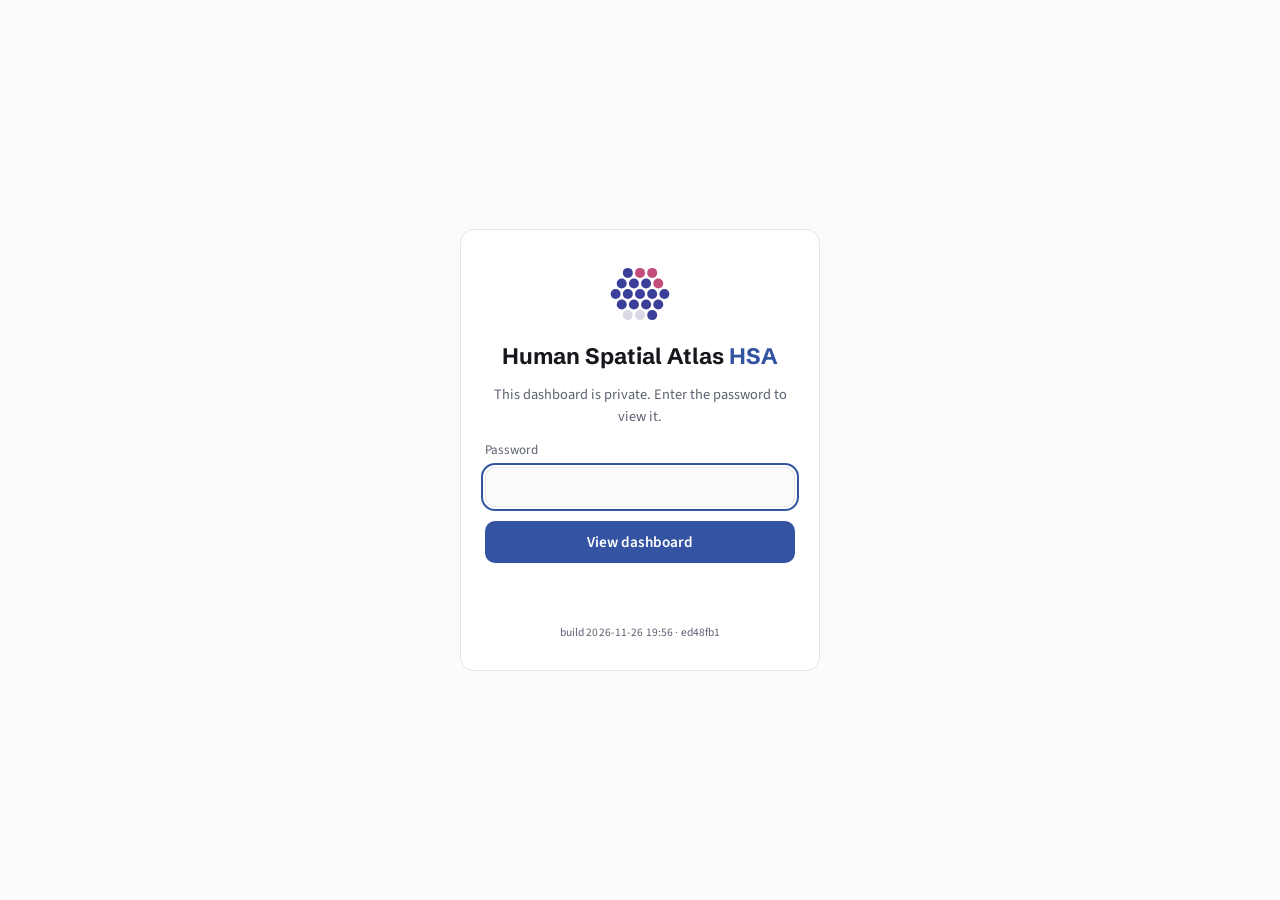
==== index.html @ 6353c8cd "A picture of every section, and the headline statistic removed THUMBNAILS. A catalogue described onl" ====
<!doctype html>
<html lang="en"><head><meta charset="utf-8">
<meta name="viewport" content="width=device-width, initial-scale=1, viewport-fit=cover">
<link rel="icon" href="[data-uri]">
<title>Human Spatial Atlas</title>
<link rel="stylesheet" href="https://fonts.googleapis.com/css2?family=Schibsted+Grotesk:wght@500;700&family=Source+Sans+3:wght@400;600&display=swap">
<style>
*,*::before,*::after{box-sizing:border-box}
:root{--bg:#fbfbfc;--panel:#fff;--fg:#16181d;--muted:#5b6170;--line:#e4e6ea;--accent:#3454a3;--eosin:#c24d7a;--bad:#b2412f;color-scheme:light;
  --r-sm:6px;--r:10px;--r-lg:14px;
  --f-display:"Schibsted Grotesk","Helvetica Neue",Arial,sans-serif;--f-body:"Source Sans 3","Segoe UI",Roboto,sans-serif}
@media (prefers-color-scheme:dark){:root:not([data-theme="light"]){--bg:#0f1115;--panel:#181b21;--fg:#e6e8ec;--muted:#9aa1ad;--line:#2a2e37;--accent:#8fa8dd;--eosin:#ec8fb2;--bad:#ef8a77;color-scheme:dark}}
:root[data-theme="dark"]{--bg:#0f1115;--panel:#181b21;--fg:#e6e8ec;--muted:#9aa1ad;--line:#2a2e37;--accent:#8fa8dd;--eosin:#ec8fb2;--bad:#ef8a77;color-scheme:dark}
html,body{height:100%}
body{margin:0;background:var(--bg);color:var(--fg);font:15px/1.5 var(--f-body);display:grid;place-items:center;padding-inline:16px}
form{width:100%;max-width:360px;background:var(--panel);border:1px solid var(--line);border-radius:var(--r-lg);padding:28px 24px;display:grid;gap:14px;justify-items:center;text-align:center}
.logo{width:72px;height:72px}
h1{font:700 1.4rem/1.15 var(--f-display);margin:0}
h1 span{color:var(--accent)}
p{margin:0;color:var(--muted);font-size:.9rem}
label{justify-self:stretch;text-align:left;font-size:.82rem;color:var(--muted);display:grid;gap:6px}
input{font:inherit;padding:9px 11px;border-radius:var(--r);border:1px solid var(--line);background:var(--bg);color:var(--fg);width:100%}
button{justify-self:stretch;font:600 .95rem var(--f-body);padding:10px;border-radius:var(--r);border:0;background:var(--accent);color:var(--panel);cursor:pointer}
input:focus-visible,button:focus-visible{outline:2px solid var(--accent);outline-offset:2px}
.err{color:var(--bad);font-size:.85rem;min-height:1.2em}
.build{color:var(--muted);font-size:.72rem;margin-top:1.1rem;font-variant-numeric:tabular-nums;letter-spacing:.01em}
</style></head>
<body>
<form id="f" autocomplete="off">
  <svg class="logo" role="img" aria-label="HSA logo" xmlns="http://www.w3.org/2000/svg" viewBox="0 0 130 130" width="130" height="130"><circle cx="21.0" cy="65.0" r="9.0" fill="#3a3f9a"/><circle cx="32.0" cy="84.1" r="9.0" fill="#3a3f9a"/><circle cx="43.0" cy="103.1" r="9.0" fill="#d9d9e6"/><circle cx="32.0" cy="45.9" r="9.0" fill="#3a3f9a"/><circle cx="43.0" cy="65.0" r="9.0" fill="#3a3f9a"/><circle cx="54.0" cy="84.1" r="9.0" fill="#3a3f9a"/><circle cx="65.0" cy="103.1" r="9.0" fill="#d9d9e6"/><circle cx="43.0" cy="26.9" r="9.0" fill="#3a3f9a"/><circle cx="54.0" cy="45.9" r="9.0" fill="#3a3f9a"/><circle cx="65.0" cy="65.0" r="9.0" fill="#3a3f9a"/><circle cx="76.0" cy="84.1" r="9.0" fill="#3a3f9a"/><circle cx="87.0" cy="103.1" r="9.0" fill="#3a3f9a"/><circle cx="65.0" cy="26.9" r="9.0" fill="#c24d7a"/><circle cx="76.0" cy="45.9" r="9.0" fill="#3a3f9a"/><circle cx="87.0" cy="65.0" r="9.0" fill="#3a3f9a"/><circle cx="98.0" cy="84.1" r="9.0" fill="#3a3f9a"/><circle cx="87.0" cy="26.9" r="9.0" fill="#c24d7a"/><circle cx="98.0" cy="45.9" r="9.0" fill="#c24d7a"/><circle cx="109.0" cy="65.0" r="9.0" fill="#3a3f9a"/></svg>
  <h1>Human Spatial Atlas <span>HSA</span></h1>
  <p>This dashboard is private. Enter the password to view it.</p>
  <label for="pw">Password<input id="pw" type="password" required autofocus></label>
  <button type="submit" id="go">View dashboard</button>
  <div class="err" id="err" role="alert"></div>
  <div class="build" title="If this is older than you expect, your browser is serving a cached copy -- hard-reload">build 2026-11-26 19:56 · ed48fb1</div>
</form>
<script id="payload" type="application/json">{"salt": "nPgEGepEVhpUImIT+g0MZw==", "iv": "FeQXT5rWWyAeHs9C", "ct": "7PZ+rEGfNPtMnWvRQvpgEfX2x1Ym9OpRG+9j4GoWKW7Hyi9isgjZoOrtno4+ovw/2mcrMJDWaUB6hz3zhV+rEitXIgDTOnxsSnoclS+BuoV+FZ/D70WW4iXqFH4dOEFzkotDYT1RbccIJn9fqa0HeC95uMIo9hCQY2zu9dezyjlaNGqlDxapkf/2g3gWluXsWg73E67tPs+dSMCOmF8ZgVQOurvmzNe4TL3BRzJF9ZVTxKAbK5fg4H1pyP1m5keOjH4m6UzYGd4wLu9v2NC9sBAw16DsRoHPycsvxzLhUoDtb3uwANfiXdK3bXmLs8Ka7VsSMWmg4H1FTTdvxKQnBvFPI/PrUynJYlpUkydNlmha/DN9D2nWntotUXRiBkns3l8v+4pUyLXYP6y0i6t6pTF2RIlBc2Nk8qtf3v9AyLm187YegkaVF2fkOBzqCfQ4cexW+K23Rbc3YWsSgCNA0qmNFO7sTgsN3Pd2GXiPmdLu/[base64]/YR0EPJ+5AcspZUNFa52kxwp8HlORRzYLHnI6TRP7RHXEhvlptiuzDHLqa4oNN0w64EP1a6GpzwRDTZ2r7Jk5VChO76kv/[base64]/pLFYzqfBVW3zHz50xPUncw2FvM9f24X1LJkvQMB2EW7K7cbIbJ/4JHRoZqeH8Kayz3vFv20mI8cJk8QAFTkJX0pc32N98qt/G5n1Lx2RbeBW+j/XTUgBT5FG7zFbiiC/JamNkreFOrBH6m52s0LiNMMTAE2f1A3CGQvvveLfpkKfaQ2EZozI6zpCjUgBbcsrrX8QxFHGJ6bCFKNjb8oo+e8sL0V2KXYmpWlNgwsEgTUNVctDuOQojYEcoxXyo/1tehgkRgx90bXUTxnGHQBQCCvO6gOHlM2lL7oDtcw37We09vtg7Pxkh5vWfG4sh5iopH7p8lAJkN537IOnzZNcRT/rkbeLhGOl7LfLBXEa5dQi19keXgUDBmjFsW4W1enc4cvyaPwohOqgMBHzckknRIXu9g+LKOqDTbE4uEwR5g2i5tFScsWC+0eYCx+NYqHRHhmtshdYwZQalDOTOHyejU+FFC/0m024MLW4ux7QRARI9szS9LoO7MFtPnXgMrGvlAtbjc5fWS88cGgk4/5VALdVrxDy0Gqm8odqnVX+mgirpQvVtsDIhOzRuny5LMYPEpoCipN+F60B6orpel5xPhPp/tsug/u6W1qAkj00mSDdm+Ch54YtNg4tDm5eBmaCTVcTnADMVJH55Lm5TyTdrInqQYy/TT80ju3+EdpBo98esoJUi6dz4+turhyTzuhw1S81BUMbsLyBXAYIUHClalGb/xWOiBaaHDp5j0dMDxIr5ZaJg5ulZV7d8lriSBXJ/Y7xdLHvxVyGsrVvZ8wg4HRwvPFIgLElrF7UmIaFVuHbceQ+4L8ZWWxHgMwfIRZ+/D1sz6mE5pEj+rQOryRXszi5OL8kP87dlx1qvpAvh+WJs+oA8fCpRWgUioU/F/uxysKYiEjC9WAyAiTACJrvuCPzW+EpRYCRTyMIHtO41ATQlFH5SY1p4omPOVNgXDVolEx27PNntHHfiGddReO83bTW9Gxd/WqVMda9okZhXtDNqAbpOOMd2M59pUuZ/PY7XpE8N9/niEcGN3FcR70+3CsD8swvRN8hwuLVoaoitBSW9k2e9HB/LTaLbtcvPKPQ2+jsKa/HyRbRVHOypiMav7nsacsY/z3PSqCfLrxV7EjNNDi5TfY+Lhy3D6YOSmHWgggwNyoQQcUwa4QLFtQW8dO3oUihUbpdJ4/44mMsiuEMj0O/mBOESDpNhtQbJHVeiCArmLi+5ArkW9QA7DSOdpOl+RSxBz1FGMverAYIQtXDR30ueHolhRSGIU/NTc0AbHboSd0MLASq+RmzhqihnPudGuMoV5lvDEL7ds3XsPElSh94c4Zya8Qu0IJfDgx2Ntc1T1k6lNU3LGD6vWBuSCilJ6H7z5KmYW24Wm4PWgZ+Bq4n7L/nlDWwXI058WteINP1tPmBNY5WH/gLq/[base64]/BnnTeBX42/[base64]/AIsPmDO+rI36YPALvhg+dt/dqYPvQ8PnZG44ojH3CBRttMZmG0CGBXp819rVOkuyNLx2DtnfSWymIgJOumYGSRKbcq2MqdC/tqOEvbNeuZKGYYueu4XuBs4Wy7bNxZCB7nOfsQ4/dhr7ukuZyI8mlSBk/05EG9lyGokBYK8WGsfqoyIksQ4eDk+N5euMFSrzWYyIcOBT36ZqbQyS1Bngkvic6SND2qb9SKI9ci2t/Fn+uAiS3l5UtkbYHyK59HJdw+KqdCEVb//ck/[base64]/rKJ3sd+bKBWUhbxptNKTBohu5dTVZ31UIGMhkLgd0HXU2IeEYYgNRZeGZRaeodXBkLUgZsmg8mNujOARmOpTpUlSCOlYpNnkUtI+7GYBQxm318oRjACFYW5Vpi1luu9XJ5cpe2ZfI+fZCjREHNP2MzGCIJ5pOj2cR4e+9P8HIhNEce66Iw0N8k9AVokH/qtjbdKBEwHO0dJFOwRaAID52n2bRADLdpIDEu+vmCsrZfxoHuy0bSIFN66iqo7n8mUEdUSvmzDUzF68riQyi5qtWPU/YIep8Yh+S0B2YH/ct25cvZREA8K3fYRxEmkLbSXRv0SGam5OLeugvBQQFQgDo/pUXUs7cNupdivI2NEgKIAc972mBzLuH1MMQGH5U5rmxQ+SjAHQzFEIRFtXT0fcteHefEnu6fA0voZIh80Scwube5TI4qlfDG678zdrXW0k/2yc0JXhtV4X8UZpGHCcJxLgS5LggIMmi2nDjOYOGbUe8Tp8AEByCQwik4b3nW8bwqHibpAiw76ynvQAsuCEZb6SfQysTj6UeXwTa9QHU4yg6LrhndtzcwMrfdg8tt5UYOnFYrA2BaYkOqbuo7a1TDkZXMPB0rYtmk+YSltwcQpk8cfTIyci3kYMnKF5FuIrRK4/jO2TqL11is/hLO5jemlHXyd+ruHm/JKTJKoaFQE7BM2mbiUZyPnsNNTCJRXbW5avd1GbETS/NCbEIsZ+l48y2CpQJvZJDCXPx1bHxH/n4UQRi51gN+O0SS8YweIjjNDYvET9KqGnJpQ5Jt1YQby01SInmnYgkloV5QRciPfCFBaaZLllBOzyxVDiE8s/+VG6dDY1P3+JG7wgDlyVE5rZZPaQFKMPfPQ0f2BcGLFYl9VglEdZzRfYq/CgkSzdyfZm/LJniHpH4igwS2r1ajSCd0LP8JQwoeBvrw8BPqK+Fdd8/+weJ+Rt/SrCReCyVmOS34barz6cc6WT7UeERtcIKdGjrhT6C5X1K5KXiLg4AsxZfhlnKpY4XfYgJid2BECwqxE2OQr4/kPdkxVRMpR6lV+fm9kr/AMze2xMPSkPjDJX1KPK+kOGASgzH4GDOr/UDFsPxT5rVUaEivvcw30OgWrBxKXGm0suXfU7WOyCoLOZKWLtTPbsqM9PzErAC5+aM44D8R7PwZ3E6Sg0LcbcdcGI5k3OT2MFxfUNqWLlfZxEG89E0WLoNfs6foduRl4SxleBavuZvMWMSkHV+xf17HJ7N6PVe9VWTH6In2GtOUfAdNhluypWj51GPQrIxreTpcT3k/76W+rLv+RuPsH2ePtBXdmtpU6g1kTXe2JjOetBy2bSmdlTOHTKwav2RiXt3e47EolYShoDOme9v20HKZy5Jpbt5kXID9RMdCxsFyJ9cbjKA1xDVZvG/zaFELoFQhM2LbnL6ShGoQrZQoTLpLCx0gOyb1TVjOlSeaf7pz1K3v0FqBAdB0XbVGi3DNoW+VjRDadoEEBwrR+y4ZKQNxsxw6CkaEltApkrtz4GKgVecCarJgg21/et4OLGhxMWXJ51vjuwKHAHneZQnGH8ZDECM3jhL2KGK7NM8HoIm48R9D+Ai/s1qZsRcF/QW8wHkUZfKo+rmTIhpQE+hK2NWOGbwKRW4w0Cj/[base64]/pQtf+AsHUOj177rhYgFTbSl38rpbcqHg8N91sJmWboftCEegQu6S+6Y6vtbFqUKibzvZK+36FVCwaOsEFDEvjXy2O6gZasoscAAByr/L8m5NhLMMveIuN/i2/GVv/TNTCmCxhgSUTAdTptVT6LPZ1RVTaw2yrGGIBMHeM0lGCIzg69sv+dYHh9KeaDann7y1QclmmyUinoOilG+GP1NQBVGm5Bvpeg+W5nDbrtmpWwB2i1pl02adxY5xXcH/DAhOXP1gpIWSAKIFGF18/JpIo6GELi5niINuGRsKQ/d7xPC54XolAIOzdNkYUoaD50G4JwxjSAQSePRbCmNjOAWrxs9B9ayy/htv0eSC61khM/r+LmR92LZ/Dy4gwgxjjmCXdFHxu1/2uzS4Lxtdz/MHe2mYCLwzyKeP19KZIEO8VMYkZEbe6xoW4c8CO6OCcqiYjMvKRn0CeDN0eBlXo5Drkw+rDqtQDgbCSuFrKKyzDsiwBdsP8tRD9fRl2mT5AdU0OEITDlqoOTWRZGbDLrwcKm88PauIlskC6mxwLy4Yf5BmpCOPmV05crz7dQbKIUNC24Zi5/[base64]/SpyDSYNPkqsyL4SE6XfvjwvfCvZrFhuiQOS/EJZmqVRS5cqaSq/Klh90Prbq2M7Rf3974Q0QZL7tmNqpBUDvTtyLRunp49PlWUwxyiWKXLAzQCNZW+rl0kfoIePGmAJ/e49uZLtK0DURwD7PfIO/fSyMGCgBbai/itEuoDtySqRXVQuMt9GCJ05R7kKQW5NfQHPSo+/VXV6N01aGvga+bU+uTvZO1fm6yuFl8a1z1w22Ca2jLxE8MpBPmiEB0kFr/VLH4OhwsCgnKtK+Ro7tfPMi0kUMqgKNTmwfrWqEhnjDlelf0509b4fjn6yIbotuVFE02Tq3cxrlFBo30Exip9vG/YGFUHRglNb+I+wBGXqun5ZpPrCsVi7kevbD7wV/i53hqf1vKBilHbRLM/zJKQYnyC2OVv2RcA0GXgl7K6Dsmtu3GW/ZKaBDUogsYLp3TlP1J1YTDc6qv17ocMzl+dehMVc1d3HnuWx5fL+gfAJUnmputkZDuUZ+U8q/8fUQHKsN8S11venBd9Ra5dwXfa+kCOayK4y67CGDenfmweatjIdGrQ9ek/EdUt4Hi88BHWEcTUTjoudD7Tcq/C3rmb9fpRgaR6xk+tLS/4tPJR1u+3Ai8j5m5EIoV+I5OAg7Vo2WsPps8wY0SAOWk4x6t7nr4n8MtekzC4ZPjisHlRjkDc8jgiMia5A9+N6nveePB2VfPji/WZgnmYLNDBtzyFCBHa4+y0PP4hN09qt+kqE5qS+6RLR0NsAUPvyngErc5sjQEOvRIRqDGP8vtXJwouScmB4VKz4/HGY76fa/Kdy1T7OVjsqcwD1GakasQZl5oiu+cxbwm4XkwV38ATXL2f8BEtjL0rh+cKMptHRw9j5CjeIF+NOET3+n/ZGrkELC7rFChuPFyr5vOf4HqnIoD6USI78C/rF49WPNAlVufGizplJqvM7m6pqt/KXk4gnOeehDvUvSIWbxUqurpuYr6dyNbgf1REfWzXs73ZNsKM4rjBjKUoewtb/uvIwLBipJZNxAMamSl3ndnrtZYbBtT0aBvroNdo9tHfaYXF6brNa3DTdQ2gu2kv7roAtJ+5GTVCg65EOSzfIshhirv579Me/djEEDMUD5RcKgm+K+oP0e4/M08DaFa3aF/VXOtSlVQipzokHQcgOCt+WiBrJv0+hhmHxebAAP95UpIxILusAP4yTj+ouaYj/ZgyVRveAdrvZsNHdZ37HWM815/[base64]/W7PlczB4yQc/R+3K0jmyp1X2L/07R6yfhSrD79sJCg/kVnjrYNmuWYmHrIxgrWi1FEAHHCMEelIF60bhUAh/gTxy9ez3BaiN0tfVOWNFtfSMtKUBdLKYZHOWnRwKNP6FwnU9kk2kxSql4t45pedbtMgN13tAFf8dz9Vo7gEMcH1I6U05hBQ/IUH827TJaMasYXYkjS53rnu0NxYZqVrrsmU/RnsNcvTNqOJcw6NEfSw6YXqOvw6QjwZ0G066hAb6ErIKhx59f8ckoa98cesKIShMDpEEmovKcM9pmTrRLDGP/HT2boAjDuaVQEhJAreD1sENqrJQqB6BQlY18IhvL3tdy14e48IWir6hMyEXdNqUQ8tIAEtq7BBYZI4PnpsxM5fTXlgET+ByuAMbVbaeyvxv/JBgHhVEw46kLZlD0hlAXTB7e6I/X9Nybc7LfrVKTXrslsZsDiBn/hgrdpKpaefUAjOJjoX8GUvQRui85ATfvY9iup2Azfd+TCNgwBl/bD2M/STH9/Ov/diPdcIUIrm7csl2enxpJtmvTdzlVzd5veS/byHDEgc33xO4ghVbMXWmeyKZghtpf8K7CBV96YJwUWqQ95JTB13CMN2BwFNsxe/fonJ1n+yRUfh4A4rh5XUiOiv+HC2mvymAr59wbX+/[base64]/eR163l+Q33KggywSouZzvYAeq708PiQZptmm6Qw6OgdOhinGm7NbXEMKFnBTdYN/YnZEmApJb++khd4Ggvy+WiiMRM6U28ExE2JCfxSRc1gHVjAcnUNtUzayiya1IfMED2Yl7guidFAq419BqVaOJVyuYtDgt20BGIX20OAhf4nuSTPK6dF+GcVM0FzD3nxX4K9KC+hNNqzfFRX+yZXpA8aCiPwQC8E9tBYjwxs7kqil/EzMYfR1F0AJLJB2TTGVEyRz18ptA6RH4TIam52MJ04u3WCBibwKsO9tY4LE5BpaPJDPDNsa0lVxb/t08wcP1syXCxrwkMP1SsKkPX9tlMDuSSKQDqeD8xEHIAE0Fu2ScHS4uAx5Z7L+AZUNVO5pQ1gXaAmM9la8i0AOXwBJFcDQH57Rdp+2uGoDUQxueT13dvtRalP1Wh8neU6PDrgQfjfg42pZaOYiDzswlQuHpEEc36/YCjuMz8YFNKQ70IE0qIpnkF/2zrJk0JhmsfQXYzNcgv45vWj0Zd38cmC/9o6Aa9EAn1uy07ilUN2Fk63sY88I+UGZgZS2q3s5vnKvF1RNItrnk/9L5SWGw5XsjLvEr/MqKshdor2yW3uXNRsw+0EDwfu2NQuvN5Pi9K58BykJll2/OxHzzRwNDh5MkFRvIRLTLDrv28c867MaNcEP6SRlqNky30x0FWtgHeLyVGA3nQ1c1lsoRwqI5UrtXKXpI83GDSSoWONw9qw1OXLfPsVjKMOXnGeaZzSgKZc0Jq8Vp2HqJzTO3FLVSCrOxE9J4XBDj14xubaIH5UF2SNk++4LNevcpS/IadKIeMpKqNGvbLSxbCzhHxADLwq5EOcUlONWdnWAelG1skqFBwYvvpvwEP4lOH9VVhXSgxnBdpeHQf/rPdaFnTmMSICZmPIlGU3aNnpc4Gowck1jVvpV3PWC3OUmpWJeYtHTGxkISU/mF8JCt1PfagKrK1TAmOT9prlUOkyEQz34xks575TPZ0LRnACsshPpM0aEVzGTWnmlRRgn7ARoJISpd6oeKnJCm6o7Hl4wlk96N6Vo/+f58i/58cGiq88GX7gvSZ2EyCP8lgXsZTwVDQimsKzU+x8RZg0bqTGvkxO1dCuTtVHXtRnG7agm7bpzzdsTH5IARSgDs7ML0lqi2qdGvjnBe6pglOXZ6fpEXBruOmGbKlY6Bl0JWj2uQD+bYi2Tvehj2jatMvbgDescUlTMaKSirCjh/lJzheglGg/LzJeXSr6qOBBbtiK6MAYXXl3v2iU13PQ917jmosJK60dHwVU79MyXDAttecbXHRXpaKN2HpNkIZjq3HEmatPS9og0j1c2zXWC75qypD5V1Sp6M84jpXK2wKN1klZIPeWEgX0I35r1e6I0BT/[base64]/JaPK/p8vI68ed8zNaR2+fRyrDCgWaMz7aC4yQyqHBLMz1j0nky0/GeXIxbujP5NfGabohbnCBwWjfguVmapJWXjPkif3ykGosFvgBaVcvxlGqeLw2EOzZE5jaY/R0MXOJEfi82erRKshiIYpbEJYCmLymqUxU5TeXb5LEmRHKsCal0Zzog3kGui8TAQ+GWb+aHjmdgJ+4hBUu+qG7yLRxvZOrkbGbRLEvihPcnIhwJMp5AnRnCqJWOdgw3rfN8xWsooCErKzLphsQezv+iwiA/AgADuFMxrwfLoih/X+ALbS4/mLXoRg24rGuUpKcRpL2HZcj9bOUCXI8gvCsejEIJIx2sapauNA9tJy2JNQh+952SEmt0fcFhWuxUQJce9lEejTVC+c4yVa5YDMkUNVnCZXnxNP8ZzPY38iLC/LZfigHcrlweCjK2QovaQGkcluESoq3/1k3TCmouS0EcrlaReLk/04d/GRePZkeFUzvDWC4EGlvGisYhD0L3CNhNaYlwGgp22D7igiJgEWId5WcGunwELuTvvBCJw3E922Gx4dtHIImPdycl791jB8uuvhANtUTP/SuZgWVjzU2rzJZ+oNfYYNOgZ9BNo0wfO28hK0wPrPT4eP1cFsabVAkPcPIKkx+Bqtzbr59FeBSMgb8UaiuD5aL3Wr5jmIWvAZKqwtKLg4OgJET9koYzWwnIiPfV/RJJZ02u/AAoGCzjG/6CzoLp5DAXemS6VnOq7EEW/vCsAZHwFpLvyEyap7F5kRh7NW49fwi4zXMyFgPDcBPaoQiXl1ACVusbsC9DIJp1Ax3DN+hvd6WCARAehOLPLS/6+yE7YNpSTsew+pT5ERpSGUFAoXU/M+u5Uv4o5u+wz8nTwbLf2Xy+ni0AaOTZHjZtK3evb1+iHPvgoQy3mfFXBAbIwZvmNVa6eAJ+9t1UPi4F0j/lkXxH8CML9+T8LSXkwtJr0K718xWVgTDFluK3F90Cu5Ye3r74YKp+NxjXOXwxg4A2l7mzEgSnkoN+vU8oi01ch4ulNEet24IWKDjVgTspAaUfNLJ4UPaKwMHOzPDzThngVcJs6oDxXAYihV5uyQp+/6oTLAAYSxeKb2CXDjpyjzgUGb2K5If0BjkXy7UJf8P8LUCHfTkgttgjE/nrRSoNE9d3KVaJ3UIGGqvnxLRAZBEVAiWtUpEkQbZx76xeJFgTJrci/CoOTNDCKYex6wUQ58Wz50liw083e6rt3bDMvOShuv0OMW0pKdvsoLlij9pWzzh0vf+tHsJPUdK3YlwEAcO9B/7+Qdt8c040t5z3I505tCCW8v3GetKrMAZt21IWn0ViG1LpKhuZWdHwJjJqxl1/3JkN/+TMSZ9+HUkWjPaBkRHsI4GHBmYi+1g5Bk0W0rKo3q0A4MXODYCV55QtdQ5nAsP2q9eR+9/pJ3OL1nIeVs9cCv4GNsNhcP9pYSguNGVr/IgLT/LTcae4+gpoPGd+BsIDsY23j3VsJUDYCHXapVbV2oCM8ucMZdKSnV9x8UAu3J1OMDlz0tN00px06IkmlHx7te7COUPseGYhjA7luEmzGLF17ufZkh5UaI3MJBL1YRfZuRPFdR32TS1PrC09bHdqgIWfycjzhmBHtBHn69eqx/W2F78KlCsoGRlLWnZZw2yXTZGlKepm2fmgnhNc7nQO0C+BSrZtwI/SaKFJPqE4kcfaJ6MU4rsJpztYhgszkUMCu0aI6dCle+vJlHg3uSJGsCyNocKTQhAsZZI2yzfJA92KpejenHt75VT09WvSHblHNZc+2kW484JCV7Cm1mr1BV8o8QYAH3sWCFWgZ/cM0K0384CL2CrMuirZLdphLb7LYeHE321bXw50MIN91z5BTR9POqueSEqGxNhXy+87omuYAwTpDQblt9qn0YoUv1uZqzRKM1pcYmAF2A/Cc2ECejhfvk3hLgjYevE08qRYVkBIidgdJ+5y1d51TrbN8pW3REA9bAWldzF78Q0DjvGwFkp/Dj/aFzlB6ULRBDWsn1J8JCsU17xQ7YAR78iM/cR1FUqPxHaCiqJcTZPwq4Yxuc2ZlTdP2hlOUCb+1rSVCbU9v+XVBO/xVZ8QmFiOBnkrb1KiR39X9ByrpaW2HUb7wwckDtSE3sjNdQas/T5ol3KcaUy0DJ6wG/K0NsCrR/PjG7n/jEVJMNouianlB1wdcTHaIs+u8MD7q1t3M4Bj2nY6PTlRQpmbR41TSuy27mNMazpc39ENQ3a+DMHBcp/N1cb5FX0/R0MMeu6ebgJpbsizz2bSsE5o8clqB7vGt5HNY+NmvWJikdsgEc1CiOeIoWVBMEy5q9TnafBvAt6HCdhhu5VjwLRn4pckypUWSQAKvXOWPN4RDohcX2B8mAMyDEYm2SricMMw2M0nobSOG0gd+24og83cRzluxL1JjCh1VJPOGIIfdLUwc2vhHOllHzaP/h9g1gk3YHbrAnVt+H8HJ/WDf1zDUBlJHqzyHBoi5ekMTanujOWF69hYPQFtC1EWv9dda1Ia9V9I7sEKQ9wTE+Q1zvBtpluuZGA+iRS6cwftA+50oany8CZtsPD/k+K7I65RtgOdkBUT4ebAEERaOCJWDVcijQGvK341dKVO/1wi0+SQk5JyQdzXYtXBFIMjJtJPImo+i4RBTgUwQ1WTIXh/q6E7w80KpIfhKwngO73QxJ3c8akv1j76Sa7w3WtE6O1S4G37zUSBNe6bHJIyH3Ty2fGnbV2EWR2aOAERNncjSiA0dwYg5IvbP91pCkKyZr/T/6cxZsXJOjKIkEtFIgVH2jPikG0eb0AL2a1LMjJ0p6TyRwrZTih9FWNeLxqmBSVKNkf3aQDL/OrV1tZHewCLlCSFbfaIpDH/34nq2xftoomoMVMagep88snd5/Q1cetjnFNTkMTCJLyEzRKlsqwTrLKIdvIALNQ+ycc09tApoJBq1IA3zCsahXL4UA+zm/NJmK1fAaYPWinTjO6Xr4oacdd/EJ2lRmmnPWebv+8Y5TTNdcPdvakFsYSCDGipmvKTAkx4K7W8Ef96MTCzmLg2fvZtRR+B36kcb/55u5H/azzTWrSY+UtZvxqonvNQckQXzeTF+EbWQ/8GdQ+cYGGuQCyJN1nK6YK+oVTEZKoVIBHyuhwq6c6nDLl/DlbAr5r4/ybaYvZjfphiZswYspRiepkRrj2P0cWtIEBmj3JUbeq21s5cFwAPolVzIM53xRaOtBSh1cq+L/q11rCBGWreaLym3SkQxrON4YVjl51ITwS9OkyXqbef4wAVVcazzSgOY81jqguuCg72DzbZ4j+Xxt/9WA+d16O3vH7cF6EB/6uySD7tokUS397IaeUiYkEwMx76QtYDqug7PW3/NRWKEuLQopyY7b0X92FbNme8+m+6uk7mUp0GucaPHDro/821kn9bmcIDm2lALM36Vlz9/+5sbl5E3/grNV3MmK0t4J3fVHChH47ZcDPBPMEi+MHG1yuiPCcKGOzq33aYXRKML0zPFdaOBRA4XiTWiOncMIH2KJFOfWbbpcVNbOql5EcAJfUBH9/WGwPAdJuSmYKPw6G0EQYY0rOqMNOK52AbljnesTAj6I4izKOYZlgIQXduVXSzsTvoUSCA3QgN9FvXsfCR84c4PlIbb0/FTZD+EI2FlLGZ9+RVtzZAcmlsldMM7COoCqVB0RKaj19+EMngQ4iSkTbBWW432u+EZWmijWYrvayGq6UeJ9XtR65ZN8wzYIuiNWcG+FU3oBTMEF6rfZohr4XPJPTBF6adee2aB8j90vIHyNdNwlYQ9GMIn3W0vlxQVrsr/TTrTQGkCEiQmn4Jhurn8f5lmOK4yCc/eRBCE9lU7d+7WPkhEwX9fq7u4pKsknRDoAcgg/kUmtzCRt4wXvL7ZkGX990Jnr9qLP4ugllJYmF4aeAY+NPXWxou42rJyg5/fk0o1cogAKofj7XdsB5D8gOA5T2hA5V2+QZChr+uzIY8mML0ABctVcAudJqNma/1XyKi2J3d6a6QbM1+Ynep5P4onFw9cKH5QRcY08Ir+jOVMDiotycWiSl1jqX2KB2RjvD+LZgbxWuuxj04p1TRjbWi55Lw0X2ByD2rZTeBG2zZfrSmJcf3gtmuk8JAA1ydRfAmqc6cFT/+5oKN5xY+QeI87sLGmwoLB0xuKggjJiFoO7W8OCOqGeRPLsXBJgRy8AIcWpKXyCiuLrYrj8g4LfTI/xueTQIeAeR/PovfQAmStF9rJbcfgdtqnPdVMYetpZKJJghw5WXwqJFli4Z/D1e01ESYSnhLdaCgen+LOQun+tAwcSuDjxHldB+767yMO+Pq2zMAMZtf+YPxSreME7sfCjNgEfgie612oof5IburwJebuO2GVWP/I2r0//m5BnTG7J8z7XoEf8hTkGTH0yoJhf0ILvfkoh5hNtuxVgss8KJwVhZ7D8y4kzGyYKN5WuBYsLStfDTIyTCHYzVZ8BEC88QX6N2Vy8N2fxWwA7i89+oV72pYR7jjhi8GaLurm68mlLSbGfE1Rm3HUA56xMFExy+9f6ysrXkPxZ/0zbIAwhJCj+b/rYnLRZhTiVY2XS2CDxMobVBBbVbz6nbal9l1Ebn4gFcXCa/NAg07osh0c/SOw/KXbhAQ4kebzywle2uR22BSyxMadU0FGDHdMnA2xckUrxpq5d7x3RVhia1uQk2z5sT6ErM22NUKmSwao8nCyvcyJIqU4s0at8rg1tJEQl/buEQzuOM4O8p4FxvNBxzuL6BgrLnIpd21fLPe2wsunuYKc7/4iYCriCHluXBUKMNiq84SEZLyOfbNYl95Pr8e9bT07Tsm5EzN/8rP+gXvPDHbYZFR+bW5/jdTndiXiBCOCFQPT1waYHADiSKHVzjG4oqPr2YxezW6jy4R8X1E5MvCYKdhPC27OVOYFdOLn6qBwkuxq0NXM9CoXZvVDafrJIPE76aJKv+JKmQi0utEI83ZOAKEQ/NEJzseOQwE7mnbxHmih6yLjujKu7rx0xF+4zeOm2gDPlfn6aUPbxxJgrbbJA6eCDrP5Nafqf1c3zGg0lfKfonvVJHKHy+XOiAbt16mxWVhHcXuGa7OLSJ1c5L7SggANWDcSWn/g3tb6T3S+a+OOjwZ5gNtyMNaQQCZOmrHlm00nPOwuUDz0D+HFSFjMwdyKQJk4bdA9tikJaXJDjSDM0kV+w6nspomnfYVT5zacLhynqUJqI3xFIpgKYA00BzAu/cv9+CQdl5af7LUgutLX8CQv1VpkN/PFUabkbvzsH8rRsAJN7T20EAojTjgtKWzLWN0bTSvnL4xXZwKyVXoo2xgpVdRSl0mOWkV9oyd2nTtp46dW+zjMoJRmgDgMLHsNsxrlb0lqYfQ3Eg5SC5AuRAE5dDagdhkRRycD42GzdKrRsiCf8KEM51GQ6xFDbj0MOpSqcPGfkWvWzZMx1xMYjQx8XcVlUL/JhiP49qdmmfS4xxxPvYwubvMlv+PI0KYDjrupy1WnjL0zqzbasrs1aumABErbRSdL6WAx0sx0d/GLaAQJOExC4h0AEG8h2JBlSs+ajcRV617t6+Yfk7wKwywXAHrTsRVmUlgr+rZ5BEjEhQ5shyoVEo6JGD/PcF4Da0zdQDzxjTZnGpEXoSdNL+3lG/cNZaeWsMA7j13ufgU4pVoAPaPG95vG1ckUJWbflqI8NjR+ia7q/ypOimbVLAzdhNIAnrGCDdu1GJ2NTEpZrqRbFotuNyIR1wdjEyuZPbYcjDalq6ceo8/A3K8pdrQBpKnD5ACVhWbdnG/pSr3+nzAyDuOzuZNM4YcOp5nrXf5t0FS/ImlbhTSKyOxnFKXpoC3YSz82a2gK16qXhXbVtQxt/[base64]//EvaGUuRs2x9xKZVbb+eFARqQa6sxCc+QU9vakDZ2canOk+YxnjAXqtqmANIxSOO9Uq1rV7YQFhhG/WtYTT4gfdQ7nYg65yn/SWqq0W4S2Gs1+qitMKAsRB4k0P3oPq4esXOzr4XMftmLURcA5QPS+ieoZvtoqM1vrBWVk1m/XthnrvYuAChmFMPneOauWFmfBjdM9xl30/ZpzYyWiwxnC8tTTXeep6N2v0MJDS+r7A46olcKyZSv6wWHPH1PzJJr1vJar56ZQgiTXEkJpLKtEsTwMXffv9pkDZVDcwHEW/UalkGdDLl03DT7ie/dTmX8YNIOQ0hHZgFmbqGlyGGivcQGfRVTsb6jULw91+eY4N1NRdUWrNspetv/UTKjW3CCxLDDeT+PQEf0NYIiTz5X9nutMQ2keUmJNvD40Uk8HET0hgGqOuD7Hh5bD41y/wvi2W0JzGrn5x0wgcXLKv5nwOvYlA3GlMx8IwMT2FBG1BvQ29Vk36ykbnteYGhNCbILa3jYsexyalbEuwpC/yjE56UbAvLTfKjy7j41CHxa2s2SWPE76VUt0PDlAqkrhsTWF7lKMlSOmdiskOLz5mPJfEleiRHOTTjFmYpzLlf+aiEAt8kmER+wMZ6EJeBX3VO2K9vQC7imRKYAUv14JawS77PhiTGOMm1bD4404K5yhTt8UMD3yt/mqfyvdQFdv9YOyzFlgb+EMC1pvOpAWTsKipdA6Kqj3R9ewf7dI2CM25kOLg4MvCUi7FvGty8B1RXcOub9IrFBHYs6Fhhoep7QB+FMPc2bVwfhrE/WrYVZtiRlklfQe7ChiSyRUFkfle3I2+/HnsSgNI0MGN/SsVMaD3HHAlRHr8QEeb0r+9BddsvajCRdeQN6vAmaIUNH6fO6DqPzVEWo45bJ66KkEFk6g91CuUx81gcl5tbL8oZZB8/2TBkUsNLfs2OptwI7YsDGRhNRfV8zO4KtEU9DfXUMSCBL9n2hP3cBEK5RWN/0RHaGIx6kxRnDuTsnH+2kBsBeGrkVFw6p4S9oAq1WNUPzn+lyP7d2tixeQ38UwjOO/h+X4nV31xkCVWhd0ZXGWOHbAZdbFZxeXO9KUcMAfGA/KS6YlEogTH4KJ9Ro2njmcdPiVYGwUwh2tVh9bFTs6TJC7H8j+qUP8JEfQSXQoyiVYy/Vgl0DXXrnRU2Sz7V3OwIUfP/MiO/fmrT9PrMeutznSTPHDm2xFYip5h4WhflDcgTMezhGJ4jZ8/C965SMoYf7i1fnwuhNk9ev06ge21cspovHVBQLKSnlDN2qD8k9iM1uW57qzeCd7uwq2rPorTl9ggxxvkShV9z6AURnWpF1kftg+QR7m9b4WF8bMk2VSay7nFAjUS9EglWrFJ/Q/88gIqlQsigDta/Kq0RC1wtv7As7stoyo8xLffpgY4lEI7zwzfaffAPKTaQzBGB6rISmOFYUE3ha4HAo8sIOHPA5WN0SR4txBhpILqljrhsDgf9VJ3hINx+L0vDxmu8pbacHTaeLhYuBikQfKP/ZZ3UnOF2ZGM0n31hDXq86TfNYCcSitEFsURzGz5954aSz0raKa2XpT1MSqIhacKK3EmN4re6R2qJH4vdug3mGFCLfB0Wae59XcIUxNlJcQAA3uLVZUrs2S/Gs3bWOuIWno8oqKzJMs8cFu0UlsYllA9r/+OY9JKQ7R2CD7hzGLxZCIyL+C+Nj0fAhqxLY4qWo/vcugSre25Ibou8tb0HTVDCRBM3Ufnh7ehRpJodAa3x0gOX4A/+dmcA0xkHy3LDDb5fvhsAaVASwkYOM8RjgySrAZwQ78fpJ1WltkuxeUO1LtVOL+gkZ98IEb8GXZq3pcV7Sl2TXu/O5qPxGF96IjP/4f2nyJ11Hp7zuKjIsNsd3ueUXPkildGMUqyZ4fG9R6xEhzn6uy9YIm1kMEwkAAZkfZI9EJsAu6hz4PUWg5/Rv7kII0D51P1PEWwdJfWGrbjWRakZCgAY6TYt0yl2HaYKdez4L9UnKdWTyswRHH/EQltgMBbF7GLOJ5VRzC1p0wzg+UttRbQupS+78/1tAC1q8BpJnomQedBKMCXsSLu2DgUTh2EtX0qqnwOk6SbB8F09MWrj25FP4zEJE6kZjXk38zD8kQtS80xprG1oCdx9fVvnb4h9AZZ1dL8e0eQFEjIrv1iO2o7TBeo6oiTXBcosYUj7NZNk5aU/GHS2mmoR70F/phKSNIF+IN/2u6XO/ztliYyurFB9efl/Eg+9UePFGvdq5oCttCaFTVzoxfS3qw5iIsm0SA5RdqSwoa4Lg6ovmE7YfFfyEjI0ukC7+NSJr8jgfUeSEvLhrcN8XpxL2SQJaiOxlCl3T+5qSp/me+P1O/BL00zOjKd8Mg6Ha6Akpkm3P2brOI1VKTTJ1dZQ3jUeq2PUt09EZ6KNJdXNKxkCp4m18UxT54aPDsvqUxnIuvJWOLkzQHVsYvU4M1h+353TwXeAjjYTrmdqInquawlXVraIipC2+A1NJDqFgJ6BojUbVy3p4rbcmi7vpJwo16h1GBnfWHVhe9Tsw2CAUSnjTRH/Nf4h8RxKB0v60/uGhyhMEPF4weVHyrHHNEs4z5z3W36XweQ0oGEVJqCjJHGld8zwfX+CQWiamy6LIC7uwljGmCitoo5F3J1oXhccR8Jk8t0DQ6M8nuYx8wbECgAGZ67QyedVYeD49edmXNJ2dAcuXt1elLnmYQICJdv/h6iNiccdIeRKgCCRFePSvOwxd9kJkmbNsvKrQ8WlGbIrAjjK2JKCYepWJy5HnpKkS52zd4dgILSEbibxw16/2XkGD6W5bGdZfvBJnOoXBzoc08ftwnWCbZIl0QZEnvEBWdJYZ/opeuhYuReZxSnafKzmzTIx48pVF26/BYBQGJKwAulyUSOVanA3tOaF/NArrLw8WIq/GQtBvlmkFR4gX8bc+TgTxySpu2c/Ynlfm4ulGXxSVtE1wkl1ejajw300aR+6Y7/mkneKNBdji0kfvLbx4AMDYUXz+5yRVvY3waZ8Phposdw9/HcUncEjXktgjynNUI//[base64]/vi/CuT43EkrGqf4Qj6iJGkJd7UVVmgNGnhq0/uiT7030GEc56Cl/n8JIrUYNoK1Ug999DG+Y+mTCRk3SjGe68WL1+4PsRHsZw0jc719dI+7K+D/AD4xnfWtTI1VVS93081lRUWOb6TobdNBFnT1QiH7CfqKTF3AaRlwjbU4nAf7/Bxtkv7An+fAgQNgxs9eRxGfPkFoWBAcKEEbSF/f+f8OY3KYf/tQHqgxr4EbDSQ2dkbIfPx3ItRlcEDoC89Hllhi/[base64]/CRSl0EF6L43JAbtLMVI1mNbY5xIMA0Ofw15nTy6nXa9/CtbLe5Uumpr+ImYBl75D901e5o6ntuRLkFDIohVw9lJRVjg7ENwc7kcnJ3u/rugfQn1Rc7K0cLcgmS51TButQ5pb6pJkXGX+U4bZCt2Y009T5/pPAqCK8ahW/bsbBEpSZV0gHNHPt0YUWkClU/RPDKClKPzKvU3Dgmg5F4ld81W2ht+iyzW0xXwSfTl5MDo06+0HtetPXe07x9zic2KVSskRN/s9Z2cmM8ZpNfSowpt40i1sinfE3wlTy8NGCdUM9NhwcPxeS/z+A/yeaoRrMBBJU/Q/2XC6I9lLZledV7+E+hYpvBbXgNamK6PhDESOT43Ag22TT98oS5vi9x+i/MmMOuHXqcReX977Pd5diGFHih/fQ+tb3bi8CE91aCnMbNiru10V06F8vEWSiZd1o2ebW2WwvNq5wrdBqpGH2bce+xDU0UXRBEk4HWefZfyb6rofLub44fAgHey/+88XTt6mali2iwLGx8wrPASZ7WVdu4mTrLmw4qdKUkOdMeBQPTYponbfcXBd6oc9rjifshkNZLYOq9146DchBHt+8gxRDv3SwH/cCAabRfPX3QDBCX+4Mos2xyb+K3uYWuDvm4DwFuTi7aW7I96iDKidUN331tV/btPPeuMH1r/GnK4eV+ZkOx8FJYfc3iJ82jFxFjeh8Nk0lTs1ic3qkreCbTyvUMY0wmWHMKuEJAd9WKCzw2AKcRsBGG90HXR/1emf2rKSj+vNljwgLJk5ts9vXRJVtxWReQBqmOQ6BMcd4c6GFKiFyGy4Q1X5S/SZmNtC+GabT6B1LbygcuEkMntQNu3XXqgoZWuX5cFUtwCjUeXqmeNHn7Z6XSDUjHAAUVlOj6LJpIJqNtvbQsi76z9MChp9IW5olXkgZ1+o0l7m7zBzpALYYSbCF+6Tx7Dqnqfrfx/RmxE4bpstNvtZ98YEkd3qrHVjyU52DIag2YtbO6vuGG8xPnWQgd2n6CAloYRSH6Nzp9udD2RrjkDOJ6tdmqo+5ymnm2kq8to9mlj0ZYTwHAyMyfYuavpPVb9pUw6GrEjwDBzGPMRdd1QCdMMbYXEBWu0r1Pjz/fGUxzyz4iGXJPmsiWwizEfNhADJfCQDG5p946Yd7JMO2eNcspUHO+pxpSvzN9jflxoYfE9UOqu/LnWiJrMOiQiNbB6G3RvAV7EJXk9/T3f0DRf3LuKkZ03hmDUFc5JckVANCkxDCQzl5RO7uCCNkd79YII+f0UFjyXWcL02qKd+ss/Fi06ZBQmDq3vrMKLgxIkA4kVkeODBg/QaTNN78PVAGVfuX9WYC5TgTQF/CRpUKYZ2PjiUlkrk9PqEcro78L7VJIXde5wnJriCO2SBRPsD7LDUslt0mlcKRV4KfRiCjuv9sjnOTSdAsyGBatcq+7PzZ0tBikj+GtGeu3OUBHvfnAQ2EAaqcm8SU/Z5dC2wt896pANSPfeGUqlMaRGTrvnC6ZtU/sX8oK2Az17r691bEpKPGpF869Ig/nKrkN48XdZwhdcRlgmgyE0xZdhQEi2lAruIRGXQcOSGW4Zvm0fR6MWom0k8zpYGk26Huc1xp69TOZs5j/U8CUtB0SNK/rFFt8kjVBRtozWKhtiDzZNJuyRR/jEpMmq4RuNG+kjkXweH4Y9J6YRnw2S7JR561MHbk14EpHy/kZ6MW7rss/BbiHjRAhGdvyueYGrPRBUl3IbT/mswjYxfegUBlsCb6FaqdBcXyUPJgyymXvjOPXO5rSMLzKBXqsya6g96OidPAwjPB5iLStLA1IO3mXIn5bEsn86vMXVUTWWpyUTQSze71sLN/CBsUw/F62UtRDIh4MCaBQV2H1tdGGs/9hhGJyCFBIMqdLJm8AJHG+aOq63kswN0QnDquJS2GYLhf1nV9AW8JRXbaiPyN9ooj9tgv/iuELb4ov+30bZ0Sv/mTjEzhjwsVD5IlCBx2eBvH+v0OUH0fieZnI+/JU90UF/kx/Q32XogUPsXrH5sbs/enMR4KeE3udLHJPxtQHSZo2qjmE+KBI75/tLlxKbvZSCN5Phd/iMT6Qy6XYHzlon4Hy5Xl6d0HxQ4AAXtsWpI1PTE0W3qiPV2bZsN11UN+vuNK2bD+dwZYZCVle2efdTKGYhC9tDTSvH7Z3GV6uSlYfabPMYWviJSs89251f+rm3dXE3JGku8uev3eOG/wyYc87ncihedYNZOBP3GD5w3Fak/wn+vCA2w5c8lXJeKCtvFBL/OKsOMhzJD33iMQKoHN271q2mR9Uu4CmP0fkxpWKZVewHW3QEIiZEQsum75akPbCa8Zqq3xLo+DQdU6eS0iMXCRmikglBCrP2/vTFPdppnq21SafTWefL5QbHCMjyJv78t8oMpFINMUkJx6s7d17P+yCAu0EuxHfhU+N/ax8+GjY5QAoUnoalSLb/0G9i+T/C8pm8M6JqxVG6qWySkIGj/9GUsTv1kzOaS30mbR+G/[base64]/67RkPvGgP8Cf6arCz4iIeukFPktzurPxlxQU7qX/+efQnJNL5XXcE4NJRSY+PhIPxDxai3kremJ9E0LgTaRTRfGQZ8cGLFE6cVjuxrQh7eEhSrSjFSaTBJye5mpDptMTzMJYes1Sh64xxw+i17QvHM4ZioUN/4WSZ/rfSRAZdWmD6d1wAYPHBX+QsNcqIdIeYYu9s8wLMFqvIz8dSiJAkxzdRFVAPihXU3AhLI8dCXVAMbHR93yIqFd2KupoywsMYo9LgnZkMhTn4eUsdxbH46phcar6mcfRalx3iboF0MI6wYnqiY/80QtvVYIPD8FwQVdweKCcdXYRkJqfeQH4reqYwjZj5AnTIf0L7LHkTnApNEPyJFjUW8Vkyxxm/lRU/PCsnAGoOGHgEwPZRCY5h8+AI89QMJBL8PDY34CK92rI6gr+veAK1NyxDNevhJFNAGriLScRhSWRonRP71O22TfSTPbHkQLuRB76xqzKkPs/PJfeaIS1zxcZP6fHrpmdEbHRbbVjXq4LIDmZvV7lkyL9ZEsfuYOPXQ75U3Xb7jHYMiD+HzseBdxy+xN6nTCaGU51A/NYAKvv8HVDjJYlwfEr07BEgmg/BUD+ifgVY4y6bWPEzTZwzcTBinZJrg39j62ivm4k2k8W2d3mPNRq3seITatluc8XuiDa0cQbTxidc4n61PxBvRk5caqKmSycioNTf734JoOdEJ0xi9wcSzhqixand05lQHIQiqMyqnRCcPhck+oJm+WiurOG/X1Rou4ipnNBYh5G1wb4hp0tOtAxc2NwI9ebxSxqi3cFIx+GUNhKXStI1Hz12Vgv88+UO/DGd7ryWlHD32ovPDVcI6Laho5SJrm3s6cSJSDjvm7bjeJw5BH2DK9T9+WinDfg74+310Cr1QeFFAgC17UIi8y0JN5Ta7Qr/N5NFCfxQqUjMrpf9v4chHxPmkQWhFM+Y+Dsx5EMeR16joCuvroQejswGrlEPJgNRDB8a8hQp8afi+cJn30/b3MuZdze0pd5Veoi2jYDcn8NP7DyC8tMNUAfbDk6iblyccYuliOvD3WSBcsuo1L7npugVVvO8dWY5VdN/8A+YxIzjVDYMADRwN/yOI4bBOz9eolr1tl0kjbuBPcoM5UlOKi6zF39HsKe1okUFn8OeieEhui1jCuFKv37U/A7YOPhhHlmUzHo6F+nLf7PLmg0X5oqdXI+HrTmCi903LyERYt9ji+dU5yCUddL/DJFhnuL7aJQXHzTp8ETAuit1t1JWvRmZu8qP+OxxXA5WZFMdBv1xe8vD9JjWOipkk87tMIfxLmIAwvGO2pgL9nuOnfGrUQJwqSBAbm9vMtVYVfle0n4UqUXQIjm8IRd9DdZzZXKSI7HT16N8kBGVht2V3qj3ftkwFDvyEAiWdU/oKV5EOXGKqoYfteG0Wx++A3i0hy1uqklwvUlmv+Y4pHn2tdO3jhR1oT76jii27FZMtPtsCLVC4vrzLNzNlM0khKlZNUesNvSyWdsUdVG9FCi+xvw+fS956pT9nvEB1y3y+NsoGFRzy+7/WWJeuS62ggsEYamyGbcCKQLGNFO3QiKlYGIpeBtp/AtZQLDlHrFPrqMMYdOxC2+Nt9EwYx/d2rdQK0SB3XWekRPDYOL02GpQHhhjm2KYAx3zwujrpQykrnlPFAQOzZwkE09irZAsFfQK2jNR/ztHIY8YhMpUBc+NY1+FMpbjHqIukmin3V8rxLXy/[base64]//tQPKJk8joyGS0jq/qL/ogEPfYf2lHpeR0t1c/fS820dugqiV9IL6V8JAc+feOYujqY1mlWa8TWOKHRVAnmaYRE4FEmADiwAGB8Yq8yz9K45Oo9M47DMrVpj/Rw80lLYId04QGkqAQW2GmcNzfjx6i6bRe1Eo5mG/OBiSsHKzjUz93VFKCQdqBo6QX2XKH3ni9la4sU5B8n9AzJ+c6Eedc1yTBmCSRanqX+TqJHaH8FCDxX0DUVGhcPJI63V39fWVKhpzn61svyTunduvdnJCV6eyUo2aNRkOgYGQTQF5Kxu80KzQ8epgsF7jjxn4I3e4evr8k3Lp6nEy7BPqi/vwvoUiFsrlWhrQYRNPW3q0ytr8lDWDhxgCEbeuhMIGzFu5l71A7BAY2fZSvVsiYfdYkhbWI/1RRpSMfFabo/bhaVasbwjJ/FwB97gftFu2z23IilW83Eehc2FPBFlzkRVV04C0wUldxUjkc5ZieNB48ECv6Mlzfb/RJuWeFVIp+gpQ1yEkKhJMw2AxL3NnmL16ZIotPc/h4tGcQykIlgZsoLYgX1PPIPSmPvjkUOfSCrYNYu1Lh5IFHh0fPd4FQFPMWD3c5K9d7QIWrMkQZfVp5c3byiQVid5qXFVJPBMHNZ61jCqDvaQL1j9MHGBoyJbM1HdMu3h+ypUD3O17Y+jlXO/3PmfWP70a23v9yWvNULcPoK62RU8r2AvwsRJ1dWgx6yayrukH7387WbM8gmJnI2S5MpX1E37H4fAVYCO8Fi1LlYCgxSYMDocF8dufW2GcWVBKKzquomRx7eQMvLsB3XjsbT38IuMl7kV67PuAUYCKnHdHtz362/t5B9RdkSAcSfxAxrL5f6ZJYdql7GgKSl/DKCGRPY5ALYDOeEs9T4vZMJfDUC6GT7sT5UkXDEv3SQ4vGl+6LwbrR61vCZ7Jz12Xct3UyjdwcX9cpX6vV2gbsVn8aUl5oz82VV6sZbLk3EiSpStDp7riB0GXn3AmaICCXIrS9vr1wQKdFniu0olocmxsQobn2NOZJ2eEEDAW6RCsbjN8/s/fh5SY4OM094Fg3qgbhWbzbJItQzBu2R/57jwDwYiWmfFlRcqobaKvlv7nc640KWG/FyTe3tRabghJIsztZlPtSDYdcD8E0kYePQeJ4Tm1Qm3afZ/DBzXtb6SuLVe89fFLL6w8TF5y/g3iR8ZdKtiiMX9gPdWU11gdaSgFoXaBO3gW5JGpVdE4niAa8IMuc5m3+t0/GqPycNQPDIe18P5E9yETn9h1Mqt+181/xqmJ55C/oNMmhJpF5MRkpoeA2F9EB93Iwv5P+Y82CO/IQc5EbP4a2QTr4dJinXYlYDzJwnAVXGZiGy5gnnvyN7vdAsU0SuEmvF7HHCF9Lrz0nz1meb24OQ3849iwiox4xjlLYfERMKASeCW3IdcK7oorMU9F1IQYSyci04izXNWTzsd70gbIW0LynJ3MK9mo3McPwak9+EVe/ZpEYzJpxHofknqMRrTxJKDQAMeiSiei5RbaJ3f7w4KhrvoHOggTUHtIeL5C+3rsU91nYq6XIMo0DdTWK+pwvGPbAI6YXm+/t8UhQgM/94/yrlf0mbEkwaJdBDS+E/aF4jLuv+JCJ/SoXJBpi82NT3zQsppvdfZOPS0iNUzJuAsU/dEgYm5ycDeT7GD54aSmi60N5kd5wztIf6YKnqC9pEiPcmM18GqYTMGczed3rRlU4otLVvk6fsw40RAaWDf6vOdeKtLZtsx+mq2NCVVvpdmu9xwfq+FYwUwhy2YecL4EAEDP0lcKd3Ff0e/VT/uOI0CVknibtqRMHC91lBjBzoW01uUR1df/FcZHr/ljyh3fHGYOpXl3pLzaAiwNsy8f6yZ1tPoLmcL34aStTyaUcGYPIX/5Iy/phih2gOG5n0rj7aAik9GLRTy3P7wYl6tGBQi70LeBFewPgUXXxJxkcZWT3wMHFuHDezWRGiGW2HXe6xGbV/vIBV7Z3yj9cxnRTbgw99cnOs9DpNo5phKM+E3oECf8hMd4+d5G0IxmVHcmyqMkQCiJK52zfw/xRGu7/0z+xSqFeD3jkNhBoxrq6fdf9xkR+iKhd2W1wtK6K8CzZBjF9S4GDVtilGwRSBNKJz5eCgPQSwD0fTll+c/8IQG/F+nAIjr9gWouPb9PgTcWD3kYl9JxCGkN2R2M6npCv9b4+SaQ6mum7LsHlp9TgzhwVUQBf3QLxYMaOUAOPA0zp88Hp6weyLmdpHKwiB51KDvTcS+DWVsLEmo7FC1FmWoi/dZ+6pbBTk92rxxOt40iqHXlSvf0JRwdySObckWGg/vNbUwUjn/VHPlgQp6pi+6AswgjcHaRMPoeSu3AoBOrMxkb5dloHp708HV4GOGkpXFQ2KvEV/[base64]/y48tkR4lXHEA2gmPIkt6S9Uhd6Out7QutTF/As8xNbyUPkzaSURG2EkNkrrRvLfG4Fe2d59HPslxE9SfqKE5Z+shI316ufNVswc45Ecjt2qkA0pRNTbJGcFhD100dlqVQyiGeui7WFLqo2YJM5j8Q9ruG5tV3L6MEcDIyAeZuEvOyF7GsWgu9Wne/wLGrtxyDtwrp1BYRjj2Q6akBLKuc2MJRMIqX22VoIePMARW9NHreXSAd8ojKQEkPP4wF0oaGegn2dwlpDOLceA+UpeeoKh/[base64]/sOy9PYKCbeSc5Vymy4x8T4D+qXvImhDXk4xYdidRSbKWasLpBeH4un9/i7akKh2CLYUdwpRvH8o54etrts/ZfZxkOVeXxAvpeWvQge2ZZ30a88q5r01o/HaygiGa1137xnLIw/EwKJZrv3fWG5HeXZxE0PB7oW6KItH0/MDWNXOA3Wzj2c8pnXVDDDIUMzHXHWsg5tsNDkNlcFSA9rkIP36TUyGtUncdnPcSoIhtlFbbsPLYkD3WP1fDmgvrJQnK4NblnJvV71YhsMTxyudlWzxYj05bt+8tVlqp61/[base64]/OSArZiAt+RXBT2ZQejwFW/bu2i3RMpGyJu32F+F8Ip3sMxVztxf2a7VGzT5pcTMf1UysfUvO/ldVbaf5vqrFRAcoh6MlnGf+CbVawld7WceF9esoPZUvr771qpoe6lN1SgJTBhe4x6gEQT7+rcUt3XPggN/JtfUTbSDrEd/wJGARba2gx2RESHc5+yEG63CVpEN1fBkjNovqJHYckvuxbfuoc5RNPBBDjqEav1IYAI7ZT24gx+8voNW+mqCCUDN4ZbJd9DYPMu7ztriKpgfIS6P1pRWeRE5LUPk2e1mWcXm8mPvrjw8dFYUqITeZ18rGQmHufYhruQhM51u1pJXW+5hn7KNycS0Y3JXfhrik/CLhbbVt5Bkapf6TV+Py7IvijdBjGRpwwAXsww4XEHgMl26Q6TfI8ZFkILR0/88rG+EYX0IqeOCB63CRg743nOiLhBxhBdJJxDOL9RlUWPpM+yIms4wKLQfnQgkoSYgXNrclPIF/c7JMvvr6GWuhWsl5iK+wtWA/8JFwlppbfyCv0LaAShY64Fxcril8a1k8kJBamgsVqrjW0dNhyvWlcIYtML2pbl+kJ6Mpc41jtf4nzI178oHMxsoTDKFaFBB3qJYalMjMCvP7S+DikhwVQIzWq/84rjN018j74jSsw8x7hhi7xmY3V7MGa2k/Vx6woVHAZjg5uOqkByLgr73wr/[base64]/ebolMEZ3Yj0+fM8ypigJE4Gd5w1OcS6SmDfyhchQt7hzS/Qm8SJh2GsYdC8R2Uv+U0cUHY/zAK58xCOZEPYftpj5iZdLRtzf5BW6ziH0KcXfJLsq3UTO9YT5L3bjprvwtO0SvrryTlLT/d1Ajjo/7947EBd1KxKKzpaI4uqQCqe0PQKFL/pgFYKE7YmqeCb/f+gMw/qmi1m2cthENSfU8gBSFiXhsw24e3I7+k7RQxcweD0LHmDoVaso6bUVElP+NmsTA79VWotdDNqB0PsaMS2UDBJAJqwEDV+Mouf7UxTbppylXLG7NwoIgtQxWw/UXPgMfd7pLCXaxQU8crSq6bUHMFKjrbZPvV/qPFQLayIyXekEpaJU3F/n9ewMKp/FPA7kEoPKWTB+q+YcM8FqlF96F4xitYGGebu5hzCQ8W746LQw1lQ6XLCZpya49dfnrYfWaKMdVaXmJo8F6iiEdBshLaq+QJ9W+hHYgXjmUJcNhcQgOF6FtV7l5Dcsxn3zpFz2jQLkrsKUPigPIfqaYJYiJMRkkuM2PLLOILoO/0M7Ng+gMnpy0Xck7t41Wfx4R+DTyXbAn4B07oW2q23FjVNWIFyJPUi4J742PbE+xp8FKEG+iYsKr2sJz9elRqqA8L7rE03iiQ6g+Z3u40/h/[base64]/+k6ISTyT7AmYeHo/KKhI6ItFJKqCOoth0BikTcWHNi4S4baIZzQCpviGcIDQ2D7RlgQzxaMISy/O8IafvQLMjWiv6GoxdRBHceGcLVB3r+qJ7s6sNfOjrOAdvChnTUe6cbBiwiX3fjyhVJm3ehu7jJHdwm/b2zS8siyX2INrO6LTEC90P4UheeNvu5PgO3hmfw+2jV71xKSz4DRwSNHh4ggR3rwgbZJsaNgjBNo33ejbLQTHDwJX/RG1I78birFxo842Zcg6J71s76ECkeMoHOw+619s7JZxXMIzJ2ZzhBoGwta2cAv3q66UP2vloR1SNiWPIy2SDUz3y0QVjtFmHVZ1nKRtfVD0rdFta48a446pILyJd8pS32BH3oApi87ilJzUrjBpQNsNbm8j6K4SsfgHJ8Sn7hhh6ddVLhdW/W3i//hNC9uUyFkO0Fyeuzw8qS5UsmRC7PiKdZa6/p5+YAL5yhUWwcJsCtT3SzJrW67q54wNZ9Wfwa/bVd96bngm878rZOeaPJMbf1cMoZcFGmH3fvF+cNg8UM6wu8dAkgCowTM2ancF6kfnmPfoKgyZeYKCf6SjPB06yA92rylMPe+91zCQv89+Yer+JKnV/[base64]/4R4wtnQTQu8aZ5fXjyV8J7RTOTp03hUfXV4T6n1JvF/ee4zpSpSvalbnefUoWMYlKNjXGbMxJYotcqs1D8QUs24PERLThme+BPZK0R2IRe8+OpcMatNzfRgtmLyRmySsElNq5E6zVIsNbccWD9Jx7o665730FrTCk/Dca7KMPsKlgtXH9r5q2kPtgYAvTkhqzjmWuGzB68qflFlFSal1KMjQVmj4f+8ElgtGFD9agsf5qa1KEMu3+i2kpHf0QiZ/7J//BEF5m2QuUS44bQiobUoCTSjIpFyVc3Zuln1QqgmTzz2gnEQyYleXt6GIMgw2hx6zNRjWlTSJ/g8fMGcdUaXT/oQEund5jzGNTauFdhLzkht8Et7Z7XIcrbTAMlN36gk6ZrNvOn7ejyYrclhNIVk6eaPIJj9wWis7/[base64]/1tiiJGHnqPh7ML0qSM/Bnkh+zsbhlxtAZ5k4KbkoKdyrFZatkoKzOsxusXJcdvWi47vfrLULtzg0kRAQ1czHpa4xwWbNEFHbbWUwzy6HPk1g/blywYSYYD9sT/7hKwdpoIPdtpbpPyINMhfCfRm7EynHMm7CK2UdWQEtuspE3ToJgY5FH67zdJKgnE9rUTFJOg+OlpdLAzwMsk46Ljoe2g/DSXnlEPODg5zaKMD28bhMwYOnw0EMNlk1rFu94A2F8IyL58lhVl0Mf2l9u0rHGhlXmintmS4RMAWhOOZbHI/P54J+p33WGTzxoo0PsZHVpmhEpCk367DNbxAsKkBGJ85VXKuG5QXKsj2hEQu7eNDVpkqrrNn/SQZeYql9arPVHjwoKPyScAAD+lBec0IRrowxjCvawAPX5IyCqtNj1jgevScPDdGUxBlq2jfka754ve+j7qWjPf2ggtD2WvhqrUwBTj9gwv3dEo41CWK5XnrefRJU0o7UQZDrp8NCciQlElVPyC2Kg311vMH6SymvP8einIIDGI/GVktqxCVQI6rq61ECORikXFHKMyKRMqmegMuAliDjDst2gWKc87tPn7G3t75BQHl1MEmserXK4tAQwGCGfjLCzwuwh3/MxV4HPaUU9X34zeFbbgv5yhO2XdlvjANehDiYeBQXH9UmXg1L8Lr2jVym0SM3cL7UKJcUD6Oh2D1hxCKx2uh4om61ly5SKuNR4bWYSv8IJA4QM8is7GxRRweN4nds03nhaTg98TEj8q8QZaog4jXW/wetyTirB9u6QD/GyWozypBvkWE90m/d365ebPIOgseG2WwDo64nnFGGN/x7+Mmq8pVL9nTwDSc3JIXgL/7QoEX+Iatn3S1yGFivEYUmMgrbaIC4wDFWbXjaFj+8IsHWcljSMSZRNLormzsqBQpD9ljXfrT9RxuGrIcnjFu6s2/5vHVOrF+5DFxKuCucNXuqUmGdjptlZzA2zZ3s8N0t6JM+kVAivTik29u9ghD3/gl8Xgn54OrGKCG33G8f2CEQyV8vosT4liVNvxONKwp8TBPqIdLWCET9LBozJFNBplGE1XbNDAQ3tDWY2le6TOAkom9+HNjGJjq67uJ/Nmxr0D58XzBiqed4IQmaxr39HkEeHeHbxxqNlUE4q13XfxkwdBF/r03v8Wq1ls7wjwQh0OBbQWnAyzk49YuwaDN/393m6QKI2ZhBPnul6U2Y9omM3eXQSRVCeuJyAxiTr9AX0g+ij4u5gfPCpiN1IpZsE4yF2qAVtOMrqUjhb06ITtkmsO2/R8vOe1c8Q6cDHK7Jp60XrO+e9wuFyKsjcq/FnZKXkZGTm/WTLMD/jdE8h0YWTlsnFQEUiccXDqhukhroo9G2fmQq5Uoy+GHJmR1qgBmGB6ej+7+jHxMpKyZzG+FtIR22q2m770F5Jv1tTOlUzxEz6st/+wadoPExLGSoRx0UWpanpgxUwgXKfkCItJ3noEQ8RKFySKzbH1sZseXBJaL4jm8pREep3D6Lk7Za489C39DVGfLieAggaooHWiVPeKPKRhYtY7ZGn9O9eaHMZEBq7PVqcCLFy4ZzWDOx8j4lrteUYSkLC14ZhXh/8LT1NigT8EnkXEdTStpiZ5O1cJjd5R/0V6Qax5slAaeRdxqo7D21g3ViEtDgvWdZjZqDv3BNHo8eWrQucbgg6XpiAVLWOlie6MT0zmT4PpCmhpDrlI0shYWeN30B5DDLE77gE8kCIC8qm0OMb5ssIEpLY1TbuLUvcZwbT4EHeIQ7KKc6wZhhs4NP/yE2mr9v4GpiG0r1/rSTtA9ksNghfxmwoJDILh83Q14gPB6C0awDCN0dAga47hgYUJ8zKRM3aX4yp93PvAtc7Pfw9IDwdOQkps7klzXwavLjgodqhh603kwL6vgqDbPtb1i2BstgZytLaeTIZS79uNdQ/jYTAlNVSbR16k9KwqeIzXdiDzbIGzQg08RnNP4vveXjwZEvEIHcc3PlicuaKxFdUqPqrCosFdz0zGTIvtCzwS4eRxyISLh42/goacIltfzeQPCmuF88+3x//15rS6sj8FWeYy2BWWGM1lcsdxKYkxzDmh6nh5kuiuY5M/0Ick+pQL9nxdLCKTkOnza2Q4u24BFkkjUqr1sR8xacZXtNfLToutTNTbG8HMAtwo09la1NBQS3iEUFPt1a9zQoGVleOqP34VL2w1O+WrNjJRE3vZUB7pa+c3GOLcWlMq2lem87gQ8LZ2Q4oo7ZR0bgih4cJBVxV/R3cbK/M393ARBFX4H/4O87ejEsTCF1i0BwVXyVm54FfQb4eb5d2W4I23wul++/wFhR8W2TFXlF0+g2yHxZJILsOHmwzGPYDiPgv/3p3bdmmdCdmGStdHE7uFQJb+TU+VFwDYxb0Enc8FoMjLs5wVGvalFpcLdY6N4Li8C0LApcQItnOJPSlzl9zF+h3ixfT1a3NSbIVEuXCjShLGRfk/Bls57SeinlTPnbiwkYYbs9l0VSL90bslmEPbzvemrzGyOwogqyLDOFCtuHgQgrr09JIYvmjtAigAW6ksgx/FE75QI6/vFMduOt387fPytF2sg5SvrKAuhdzKZQU7lPvUgpDf8OhIB3cB/2OkuFmSFPt3hCpWiFpHNUn8mwqBwluNPCa9GSlvH9FuBhcWNXeT2pOoXjzJpRiKr1fUFmaUEpEHqS1p256zHi9+dzcXLyFAMkZyNC3tWCnDCCDOl7PGp+rzYTIe/UWHGb2IoLp9bhKOFLM5IdliWx9qsIjzuv8aOo4YGhaXXsSTMsXwdc/uVSFZFJtEnpS/DFIzLXU70dnAA6vzD5bCCYvs6byiH8zz4V7q9+75fhxmSe6NN+ziqdG6rZF4Q5Qi1lvW1wWT0TIY425sqKRReodfmq7FV6mspY4ANHjsYCy3jsGLqEPTB2p/5iB4+kkhmKat56oNtGkthuTaiiUYIsW9nU+T0g67xupwZaxB+D65yhUL7hYxNxTU/kC1ImQ1VS2ZlxUqAcQ8FwsFBgCpGfXpGmo4NFz/MFKAZ5sf1ilyftJBAnTF/Lpo4ATlASzQpZX3nAX+r/g3Axo4ZOQ/jrd/a+aNjTMKeMg63ErvEmrRWv1pQmmGhEJV0S/owsA2OkfOVwpdhke+6eh4zsdDW3vrIzGihsCnXNRHmuhxGDWsjMjn7nA8uNXLYJZt1PPOGs1rcY/N2RqZD9+BdIF88mmuNrpdcwa8xjty23IwTLQQhECjTqTAv+n7kdDXmiM6e1xYiiQ/bJKK0N6HK0Nj9OFpjI0Gvxz2Gf4TNFwQqRWkaBJ+bTbowbMGS0htELLEMydYjgVIhh+X7YilP7hj0xFznJbEJ+1XOJl85Iex1sS99/KyujxIHBj1DgoWMk8XzP/nYELGGHEntDzOmIhAGGneSq9z9BkV4I8TpnA8mmxbtv2NoJqldtik7MZqayJXqBgfCuYBUpeD9OQIZZas217Mbd6FRq8XFh+IzbpWxxMXjQKdfcafc0dQu8IHYR9mKIUqEAzISfAJ4SC5DqC9IHQR6SUydhnonfjnjjlRHc2GXJh9wqQCpeK4UbOlzw1RjJDWmm/shkao1iM4crcrKA+ugeVd9evPCaeSUs1YM5asPTQZPLklJ8bGKEhE/UXLE+m6+g1H7ZbnQv1I/NI/Py8omghqr/ZLHd8HRHrq+FTMJqPl1QZE39Dw2V/S0HhXyrZ/a9l/8/PnIzVmxUrAjV7QlPsR5OU4b1sjrCFGx3dS8BSSWyRHK46JG+IfC0rJbSrSJ592JLA89/2oPXLPIxPFziUJ72yu4/A7OYVgPR3AKkB4GzLh1RsGFOAvbtzkuqvosxJ1pNjOk3KGdbKDUdIlPRqOhONQmCZUgWYfozNitDoOyMhYQR0IPSPqZIcSOlPdS0MB14dGQwQHzNOf63MnxWlzpR7BVySs13UUnFnDRPFrtX7enSTeuyJM/JUsHy7cbnVqV2trwoRYwG+O0P9iqSpBj0LrNV7cun6eeMPnyDisQKA9ZghOwBg8ZI9cdHPIgFwSmMoimeNXLYW7Xu2EzVReJXanb3WWOmnoL5/c8Cd2OIsB2DiuDIkuBB0b3ikxO9+EBTZ9OZg2i+Sai7YnO7ytjiOjDzzSS6hEZN0MRPiqtHb9GFMWsB6CV3aIRgNsma3ENFuhxEnM1hwT8bmFAJSMNH7op46XgiqNZ4dDAIYqg/e/FOWse/DW64UfD7JX+hsYzcoF3IBZWVOu6MDpCOjHaUdVehELASke6sXu6QXSwUZQgVgitCNeKV+oLKyLW7YICOm95IraI6CnmDO9R6vGCv/XLLA2WbtZZHiOklgBu74RhR9Pie94ZU2WGu/[base64]/PglDi8WQcHoX4MZKwZe9aii9xH1luUc2v2I3lMm2DGGD2BTJEcqCDjYte0M02NlIqGEjUkEvbjZzkGgKU5j+NriZjLHs8P4O6sS0/Ov+/xM6HL8j8LPvZqlkSp9dJpUxydvFRo3l+OAIxEloUEFY7KuZ8CD8Q4L7k65m1Ir6Kz0xyu/B1hvPNshwQx7iWB5WpHOUVta0HHFx9yH8NJYXJA42S3uxPAAb/Cm6nfVecXj3zS/x0sqybN5j5a/goMHqOaz1+T9TcQ03YZeyO7rbBhuY9ctVeia2jqSB6nMuQDY++rxpKR++r5J6oW8RE1V5HlSsxm8HMBHhX0DGT7lVlaCYSZZ44V9kyO7VEYvBNbR/[base64]/LQPwr0GYB2RghzCtQoU4J/UUNoSE+YK7sbqeJZV/Hu2nfM3wavP1/u4zPQkvrV/5LzHx/M66WZQmfqVtojY9lD9hnw5KOcETbOdWk5fLB+humLmVD7TfJn94pBRwDrEdfthUemUaeFfC7FMF4sepopfbYhV71WPjwQf51ZIF+VBVpgPtR9UwK+gp+ybksadt301tLApfAQWwEUssYvcfMwtvoit+2WoZ19dntuPeM79JwlD9LGXcsIUl2FIORccmuPViRHsXntW/DjbMgRs5mZ6/FKjkPMbDBsaMoMIi5/z8U54aRIhJfy1MFVljNRlmFN1C5z/sRISm6kb9klyHtmcmV196/kiQyXxKUWjrDsfMId6E6gzbJ+dwEsw+FNzFBFIXWdM0URF5vsacCkmqjbkLC79DF7YNGSqVUsARhBP3fd2GSxtsyB9igRO9Pq+Tp3L/K7O0F0dR8xz4xGzs/lgss8YoW4egW+8hC21SpvrWG5ttm1JVDtHe1IQjroHh9LqdOKjRZYKpcAvVouNvWQBma80EWGQ0+upHUJRGCYmcO61sHtBz2f3pQiaSUH4c3KF3gP7GdTcdjzUlPE83m2AfI6rxJhGA16mHKvctYiO2RZEHBPxNHuWOo6YYXucVHGunuCDG/ZGQ5GhAoKZ/pRghi5aXWKs9seBQ0yN00Hxs94bdLoVxaHqcCzubAuSteWEfifb9rchSLLsF+BeH4o7t6yFRNk/oqfoJXbwUGoQ0Y+wIxG4Wl1xvL9hTXk3N361oiZLMs+K89uhV8NZlwJlWXgTNa0Bgu+cjkLWSPayr448WNAauARb7J6Re2CEriZpMA8hE/GrzH1+M/HTytx4lTFk/hy5TqGKs2mHOzlgQgGYWVErZoCgCo8f2Mu2S+5D94P4hW/cpCWQCIDIjlp8caLtwfbzUmtFQ2ewWKGl8PKY071NwPdbgUiwZ5JVAiyLXuYjSTYFqYdAEsR/duqma6uFLYD37gv3K0jjFjISNNfGBOEplZi+BzSmUBHKZKyqfISyBKygQ9/4sOzVwNZNdXXDggzYeuPVIlWLOFlju69GN0asGPlNczfSkdVYl07HuIsoxF5PN6278DzQ8dF3nb5jBgBOve17CzMxMKj7Cocbrn3ZMSYNNj7PjbUe6eFrkxTfuWmiWY61HES01N6pFzCoynhG6qG80VKYNiZ2maEXNLo00pF2Vf9KXZIUZyzO306Nk7KMhDRoW/ft71OFWX0PeCesXywEJd3BTgPBeodzD63fcNrmBskK++NFkja34xm0MO3hOvsgPFAWvvZWvhcQsehexhJdpSKzjY7TQEihiGUqLCPzW9oCaCUDO60ftklewiiemIwDFj2MQpNRn5bduGWHnZthR+nyMtzfRpjmeDeBtWg0m/DxYpQVlCoH3664V4AG9QTHOuPeBzbpvismNyhx9tgf/HmVVuLOD/N1DXWUnRJFLIz1KaYUTMwXbopx2L1MWLussxNsMqa7rtN1C16P3C02A/26dKmbh8B9AxXzbLzZYhbFGYFtGg1P4x/55mk7RW9JxjVFHWXr9bRPYOLkHfPVWePCONjPggskWjTrCKRF7HihqH1ibUbJHds+0+wS0xXHkNqRBZsZrj6TDKrrDp6JA5IwGKx7NaVPr6ecRhEmF9vQIAGE2v55oEeNWbzT7IamrTGzDI6pV+zU0o+WXqYr4/[base64]/3KiQ1SM9RPlWg85BwscXdXLhMCbYHJzRxHz1wq8+khUTUc6cNghXlE7zDAFYk0Y7bJGE7X4+tw5ZUAI3syRGI1rEANQ+SpueGo7CMTKOXih6kfvzbnA5aPWWO9SpZ7BkCdaFPB3npxyeyZpF0rEk6m8bzpXSi/D5ryOz5YxZJkD4bHpI3GzrA0yfEggSsoxgxtQIbo7DvGY2olcjZjtgH3h5lCnLLvehu1H1yXZeK9Mkm/CcnNtXvWro2/RR/t2Im3vv2Zsap5oXw4dxGjmWJo1zOp1Qo+amxiJssXMTrKPq6ZVXv1O25OWGAzCkhxDqQE8+zzf9dGBx2fhsh3cUPs8HU6t+sf6zx0Fso+f1ajATyv63RfcNx1lva8n7Dgk/rkvGJPD8GVSadWd4Dwr6hXC7eObupx3HCh8BaamMmndgQWh8ZDVGcq7UA7OM+GQlevBPRR+IdT7KNtFDtYfo0Pk7CklSeIsEmptVb3z2hcyOx+m6P6k0ugZYzW6bXch1VcQ4c48Y/3KXviXiQi6GHA4LYboOr3ZYrDcr5UiNGsr3jksE8c8TCfDcIBi43ZUYsPweo7d49j/1yDQzK+ViYfcIupXZg4AlWhW+HM2ymiz7JtbzZzVUis2ZaUIzZeAT0fVXz9LOC/mzBKqxkTL1mZifxTfuKlOI5AWGh3CNHt3o7AI6ixPfnQtPtqOE//RtbajlS0zlYImJC+aUcrFlR72v5Ptv/ZUG3k31FRVkURtTQHmzJTiwV9ULZtKEa8hiKT64DGq7AONCIldaO/362AZcO/LF0P+eE361xuz83ID73qziwYDmuPhHlnZXTcK7+jLJvEWMdPbxrKnNVSwYkS8N5wnznVDtmCOimnzSXvY5VKGajzX/UiW2PmxMdvcqcdavSxcG801M7LZE1VOw8c8oGBFMO1aBQ7/6/4bB8OZjq1w7wd7rCvyxPQrJwkcPw+cuUiChVkeXZbtExvefUVFusVoDC7gHeSOTRXWZZRAm7kipHinPzpArkafVgfcAVycV+mtf5LZJbY7t1JR6tmawq2ypDVRZBEsS+JbKfyj9o40W8bmZmZDKAj1MaPJwzJvQwaFthYxMdmIf4RtpcFE/x9HHeBrn82/rWv2VGjMhTYs94AUIaovfZqvXrKVnj16P1ICvWyPNwCGyso5X1WovJUH82JUoXmRW4K+MknqQMnlDj99cNzxMQinjh8Jb13NenEKEKEeelgVOZC+1HfgHXVQdswSELinSbgH3l9EQHRkuysksE1VU+1CJJXnwP6SuncYQHil/oQ4A/SBRMMbJJuxW8VwPshI+eWxUkpl1d8AsX2OmskNhsmWpnDUosQSZrtZ1g5fIuWwp8JXsTZoicSbI7WD1/EuHOK/HhY6jJrXRbBVT9sXXdaJvoulU7wQ9SKQW+7dRPnVdtWCwQJ9MVyIQKLRImyVIpji2bn0l5ggmtL1dBBBwk7J7dMT6C5J/w++v9l2ZxydEsogBwqr5E5ZMTO/fmTQThw2ZoUA144PY9oEvrG/4Dm9QNaXNMiE86ZW0KnBKTk6nUGVFBbqTg5lFc3WcIu6ONnNsdPs4+vaWNldSxCJM50eiE731RtZAqKXNaOwHs3nlGJbr23WAzrt30aouksIriGJFn/NDQfpRhoywajX4Vx+HkQU22ZktH/XGO6JwDp/eJQw/rbs9fjVd0B5gtwqS36ol9UPP3UjH2vYiBnUGODIjQgSm20ZQAyT9FKvd4/llo6uZEQwmG4XPa4EVdI48VXswWqryRSnW1DDPx8Pr1EGBW/srtM4Y0/3E3AiSse643qdcl3CG7zII77JA6po/K8vswjFfIhz51B3YGUzEU4Pd9si5s/AtLWe231xVwACaEpwbIxZwvwRP7tiCGsO6plq39rZkdphjuGpAcSHt5DQlMekLEd9e+xGQRoKlVCgywHWaaVcVfml6piSnkn21/JglssWUYHLVBsdiNY5eSb+bq1wxIIO7TpOhFCRMuu1BOJ9e5f4bmqMovvxxH6f1ojO49KiXn0u41QXoCeJXnRyVz0jkN5oGAFr59+d1CG8jkHwyPw3SXHtiHkFpYoMb7DON28/FkSkZoJjh7q11/mWczQHcZYRHPtvXIN6GSweJ1aE0SKfmrWRySxGUZnNAaikAg0vHC9VG6h5v7AkuIlE2WJROCc5k24NGuRKm3SN6hzZmon9K4L7YSt6fRoZf2YdLaZNVq6ElJyC6+zn1zhHxDFPI3lr/JM4JesQadL/87vaDKres9aRSn9s2DI68DQLj11uabPpSIQq9+SqZdQj9d4XX1NZR0YLjKfEfZTcV75aSWfnyrpdm9dIr8mJh/tAxfJkcUz8xwfQvHnJuQ+PLhhNlvJi8mc6QjjXN6SME/FtP56BW28tSL3dJrw46cBH9TsGOnOfYSo0AHqJwI9kUQSeY//Xbd/Qiixd4RWsh7PbO9aNeo532oQAzV4dYIZxM0F4onfhP+8SBJz+qiFA8NTATaOb1plecPhgIuLKM73KMP77VBezBHdkNlO05spRsOF6aUuT3XtI19oAA8eHIREUcDg/MOAgEFUWWdv6tGtnhTRno8Etty5ql1PQLQ4dRanuRq7NUo10YDoH1cGRHBjNOlNJT3nhZSFwW8H1BaEEsL1mHiuq4gaVNhmnZiOqfF6+piWdb746yKt6D0ORNV/XTuelz9yidjehOG7B+w6WVuvPh9dEv6Ev47LmXB+qh8S6WeKF5jBC1thsHNM6p6M2vX4ezjGuyUMjMCnhNmJTUGlLMIRYOAPLytEPC92S65FScQusX5jhuMSNN38k9arpv0nl+EpvCFH8nyWSddQ5HQe7deKUKOVipruSd2FZeKyeneK2/y+JExdY5qN5Aeqe794S5m3GlmTocpVSZj2kcLXqhWaOGr9Biul896txVtEel8SsLpAlx1fJkwfmJlJx5c2pUN0GwK80TZW9H/kXscmu6B68dMnIzmFjeMtX6KjCGJcme2E6BD4Sc2jsHhGEshpY2otrZLd/5lX6phI6SmhfxCVkoDtpZXJFwp2WZD3/zeEAtR/GimfwuxwvxYgO+8vyjacKhPdxeW+W7NBKbi1BVvm+YRcjWT8QC7Hj9E8jZujZznX5QVkuNsjKVrSxFUEZESKvNIqKaVDUZqKEhBvVdcOgPc+7ksWlC6pfRgAqZZNu/+Rt8XkaFXOBjNJdsW/wQH6dsAnzLl9jGHjJ0U5BdjmjWKzy50/aUcaAwAVQQPuTcDvsffezlLMUG/prVv7JmovuAve1nRJBzA59QYQITAt/eWJkdMcgyZFkJubFpMC7eQOictzseLavt6AF22bhNsGAzCyX4IbfTIGex6jlAu8qu2Ptw31pBVDfGXtY3zsQNcbMEA5awztPQYJ6DXuuJZhcPrHqglXnVYDqKvSHWqA0OzIH+fB6nxwUi/wo3y8AoepaZu7GHJ72TkISvYi9lAD3A1/awtaNkKuuHh9+TdXE3bpVSIuGUGcrn65QwpflGMYN+64LEH4bmpM2DUyidjDKE2PMt+x/WeGlzzXU1TOpej9jOWaobQfWRAy0dCcYrp5BpQiwQ7NknLKP3xApqyZAfoxZxaEM4gVb36lW0PzjIyi4MYKSBhV2be/tm7ZB2oK/pD7CC31QqHYusViaUJEvV1SnHwn2FjdF8Cm4DkYlh0hRYyjCP1y0uQ2uzkHd2Lv84Jsxl59WI2UNmT/R0SbCeZI/9fhm1Q3t6hSmTCmFlNTN3GGdHIJAmhIUf6r2FIrebq5S18Gq+6EZjYegDUOLoM5c1zrf9hZQm7xk1+Waqu1agO7s+R8ptTammtVJxWYYm/luo3VWzeooG+4uAOgv2AuCIinu097RQY6MFaGLsewsb0Rf/iE2PCMfjv22zX58zgMmEJqk0TMM2QWlpZjN6I7zBmzXX2qjSt915XWdbZ5CzgDSn/NDnowgNzFPQ2hXuaCClYxiEnUQtyRPDUXBk/6wooe97sIrX+FNk201PMzuKgKv4eFvX5NMscff7RC41R1DK4NvBaeA1zBwinwVFebEOhOfPfXbqefIQ2ZoKi4WDHjvmyATfY9oG00Nzr+SI48hhBij1HrGXZYzlsnIlOBf8vBHHIQpPLu7Xcp4MgoY4ZyRd06AnvQKeglq0UOGqoQHJDmiTMfOkRjKObGmBcj4/yKei2Ge3oYesCaZhjt98iidw9NkcPrQTEdI7NbdETXwZz3Ptt5rXbbl58dA/1mLfUDmmp5rt62Jx5B1vWi64VHqwLL3801ryWp/imtVZ9+0QuNX9X7EjO/OcJAILAtGJgaYIzmD2XqyljLAbqngC/bqUKxR2Iajk3PnzpTc+lkGn4yzDrMPFhYHG2iytKAqEkXsZL5G4pCbvCjNkdjYFe9Ue5Ra9S9bU2DaOxiMWaLO0rnpNA9H/gwb7R/l/+teK1XA/mC16dzgoUJnojn0J/1Xk8BvluRoIY64NWx2yj9+S5ME/55tT0TslSGoHgdMe/Gc5KrcoS1LYXoda11A1ZOcFlKKwUeUz+5AgZa71P/fZ8T/8HU/+Z16PnaIPkakG2WWpR6taYCj65/iieGXQRAqXIKKZU5KBuN+dw1aVIFXjoY86MuYuWyyC9rufyP2QnpUn+224dEwNPBJJO8F2wfRZ0i0Rac4w9KXmyQfv5wHluzR8dxtiPIzOJoF6QjpcvZPa/dbdlbLKnLrPd5/ToJzsqMtEWh3c4Hkg0xMPIsBNGnxwE+OAsi1yar3KsDIqvucURgEAxSZB1EJHyGYC7Muf0lE8IP3LYKB375ueA2rHKE+bVbquVeOsgAJR28L8+t+dknmjZmoXmf653PorRyzlxbHg4UU6D6desimBqSJKp/p/YtX0LDkkuC98pY4oiD1RoFob8jJFeyrkeVWIK57XfTWwGZS0FdKcdqwANwvirQZTli38/PmhPaUvS2S/VcWKDadT7R5kHS7w7QSE5UoUSDm7yLDi1LxaMHd/HiVew1wRkPZsOp9iVpAkDlVdxrYbifqoEZf8OsSSeEM8ljY3xDDR+vf0lXP9Cx7Q44Q0jGTZYBDdTgV68frDGJ3Yk3LDnwRDhzQY/SdS11Q6u7ZvvVpjg3x42icYBJiHyD3slClNt4ZpsV+lsInLFYkJY7fZYdx/372+Xel8ln/MgWqJL9WuY84bgspOJ0kfbNRuhhPjTZtepjmqDS6JmfxKfuGZR+to74dFKFXR/w46MCUEiyAeYYGUf8fjD873jC5LZCyQC1ilLspF2aynX0IGCigxhL/sBrNj+jffWyBs+xLgrJfqDQzMixwPWz/1U8xVyH7+dWDBoBQ/ZsFHIoBbpLvStVP1dD9gMr84Mio1oZvPsrtICnw067iePj07DfeqpeantaoSqM66W9dCGeRzHqJzLsiSHov2aNLAIx45sXeoJbD48qc6NQzF73TkAm2az8ys44P/kBNojwHoQfKL439h73MCexBSLMzomSoCdRXxzessmajkhZTYId6lefUjGTUDDCRx2hUqRx/UkRHuiFNNH4Q1FM70JZzT5SgTsDzhGK36CahPfjtpRFdSBvRY0tMHdYZ/kcD0hhrBpECAIhGSqGt/vf4bM2TAt3U1jjN9KZpthGgdurifDBNdLlia29gn0Bad1UA0GbaBuNx2Glc++OYh0C/7VJ0EpFaT5VuN7i2BYiwHvoPZXCFzKVWJ4XJLcuE1w6HEyq1aNNQ4ODlHl5E0aidcO7bizdyPX1ZJIVOz21uQYnhRNtqixczC4bDf/DYLg6qNCnGnz1xTtqmVArbE4o5Qo6vbDGyc4V4RvCr32m2AyBXXI/yQuyOwzoNCL8N4TCHllgr7vBqKODaNpaH73HqmZQckQfCv6D1QgYQFtq7PywrpAYFlKvTHZbowi+fqHpPQbTVhYZKH+LBntGSpd1H4LUaHaf05k0sEYlOq2Ot4ItqRscGV3Kv4PuIAmRN3wl8Z1P/TXNTXlFFBTaB9u8HIGKedRvzUCmgP/iLMQFl187cn0ylWiTrQ7/qqbhWIYm4B4VaHnSXK5GYlqpZwmhOFRYinsOUz4rsduQ6Oy2WJp8qfH9nn4Tg1rYU+J1agrlevPBkEOmmyN9MDnKxo4buyh9lhsaAuDTFghtysl4tDfIb7Xb0nH6ozq4BHvnNYNB5uP81G7S01PvE+WOGOOWhYGY2BDflgaq4LwtBQOS+jiQUTNGTJtFAr9tWa5/xnut3Af5UUo/i1iT/yYsmGnzk9O/FSHVdSRrU3stqFii/nUV7MVLEkfxGMJRMXS53HYFMWPJrCk/[base64]/siMREYcMpDPNid27aqh84HZisw0mMsHWsDDjbf3CiunhnijLDoYDE3AUU+3A2ssVP/NQlvO4BjNJnK9mmNQ8BxroSZZ22bC3DXDghctf6a7lEnYUDXkoqoEjG0fzqghZH+9Hf1BfHUIvDnrzr/q91h4NeelqHt1XC6P+EXsdemNZeNz97DhAY9e3Z5zybXNAzVcyQUCwvRCCpSh/b1oo8gkH1tBWWQSE+meCzRqXB2QjNjTVVoJnL/udXhuOXT//4U15yuK8G7ATSbvEFyB4v/Ar+CpO80SIKzAewl7GUURyk3NOG5YhKOi1TSlOdtugO4srnyM4gx5h0dwNpdI8Ekb312gK955s6hnrh5KtQz6l9e3uRsUDgOMTVDyMU1YaEuHydCFyU13YYcgeZ6VRMnKqN+bZa+AT2jaESrpYVP53Eiae/EBHaS4Q+iCL/TQFcVbooktwZhJZotK0UBTc9/UMNubq0onuObXcNAknFbPLSY5Bf951FzqslZIUTykZQosTqXnVtmBhhIS1+p58GfN/N4YS/2DNNWk48FhWJX7zrhQUwaF3J2nQPNK8vTRRdP1pFvAwG56T0rglSr7AL7Fkq480Y0nKiVfPp8Q2K/8QO2GmT9YeZXO6nMtxF/DmG5xjhX4Cj5fcJXiHz0Y0gqzS/wvLSi3zXiiAsTdfhJ4VJWv8Q7e92OANRY1hfSN9MqTk54/prHWl0U6usEHHRkKOoq3tzeKoRVjMejKSIrIyOgMN0e4QK460+9Wi9eaZVUycpZitcTnSL7Fza/2dUWkr1Pda2754AnPDiHuVJ+4Aeo9cyn9US/rh4VZ4NAVsl4xVFy8sG0ibZ2u9zsa+vYNZhXUjsKgpVsQt70XKv7UWs52BjGPcNNFP8qpm/3qiLenqCdtZwRf4HG2WiDxcNQ4Y6BeLLwwxw5UJ+wZmqqwRZvwnq2nsNHlBbE24SfPwNS/HPmf6V2f/xTGXy4T5RWRKVbnFjG6u8GV3X+Tms53BHQx/yK4zWdBwIJV/QOODbkhWC5cTrtPqNU2fzdTjnkaqwHmNz9KQPVx3f8Ub8zkLGToJG5W+XSUZqrJCDegp3ZGAcfWMu4HEQPimNpMp4c1544EZKMcd6Y08mlws0UoFT9fxWMBY55bGgi6666JR5QC+kNVdnI0k1qb1vVvcqOv1++/AigAa0s8/F/[base64]/go4vUF7MCj/Eom+1RuV0utqYGVtImVSubdFNYX5xJQRZXQ94AvGpK5xMlJ0FCNhOLqAAIIb01aAM8sUhXSuoUl9XycUjwwqDeVBcS4p2xA3jo+tKt8Ibv3ab/Zgs3g5YkNlb0usIs4KksKpPa7uAE4f0pTcEGXC/ISmcZcA/huLtHxbrmPBgfXKgHK4PNqw7QZ2TLzKYsRUMjorNrhDTIPiowrTGZJHUsUGuu7qpX+6+1eG9sIrlSP7XVxBkd9WwEzIFEgFamAJDwgErfKC6P5FDOWHLPClFcIvJBblLpUEoAgI3P1qgTKM0ICalPKx3Ex/tHtU+qqNraKA7BQ++GPAK/0i2Wsdhl72QzG5WmDoizAkyD3BYAL5Zo06cQr78FZTy9P/QSJgnNJKo9zWAqoixYKVeOm4/i5V9a8bwTjUcPqCixuFpLbc1rKWeRp2NXD4uPk6HiU1BZ/8xBSRPujQninde0ahaw+/OLH/TNRRAPODSunayIVW3U/RookocmYaz7BDsjkJvZdKIqspE/ZYyZ7iF+0VwdYRAm5R4XpE54XLG8etWwcDAOfOgWnRpK4rOuwMhghRTleC6cRYgMd0ySXxEs34bGULTBgeEpctFnIAQYP/elBj0vXaJkE4uDNY9fcJsyM5jYxAYAP8qZ/beV/wuOhAGxrRzqEEJfbinmjQa90EoqB5g92tKyvnysJpFhtqUMdoHt4fpHXlR/RXFhQZL7APbgEfyaopIuOc86OEu87ZvJw6vQ20Qc26Rf5ki1/xFCQ5vV4lyBMhFsaWj5nyaxu04PB4iRJrO+gNjjuz9jypscJaZA25eF00iSuTSNObqhKm2F8+86chQ7ySnNrbZbtDzO41/198zebTqhfVeDh+6wwpwd8nGPyAsyaUtnfdRY5hi4oKn5SVHKgAmJUcCxhM3dxTvmzOJxbeFFOjVImJ3ZQLGbST6sewRtO/pI4GA/C2+mAUW2JnYLMgx2L3YulPC2rWJdee52Wj0XQvorOQI3cpSLXhcaFSdXhfMdgWZm2F1sJIEpKO79AkQK+/nbzKie9TK9A4nGUs9AA4W8ib0GRKOcgmAKcBIEl5ql/lBODmUYES0PWohkzrc54JmakeLrlxlMJvwt13KmIN87MzWp8OZBVG07/eqi5RY5eLDLYJf16g/tmQdPsM4arSgVsSLLvEBg7Am2KXEP4V7YxYBToOhsq2qdcEpSCYWljxXykfGAX/FyKwHDD4HTIytInb6awFkwwQ5fkpXO7meAul4KrenNc/HoY9gc4X739muAx38tA5XYNcSkm/8c5z7Rk2/5Tcn8w1x71FtgM0CGVbgV93suYv2eaw5r5wdCSgKms185c0GpLSWh9wA9EdGMLdOmN2K8qliYG4nccBuKsRNWsD28tjp+SVzgrk8FLJ3NLxPTFlZzAgTvm0fKga2/ivP7HvDEqqAHSXKNIOJR7myZfB2iCVr/SZCryS0eGm/nQ5krsGVgY56zcKcH1bMnFL8VXH2VtwdeeQUeuhKlGbGxWU4kzvpMS/6l6CHoMaRTl7wgMuxaYfp+OzrAfvgYvIwrJyN1JZBKhohzf+fJ6UFMisKu2Wnnhz7i1Tjeweu4+Y2qA1Lm4DNJUSmIE60Vo3s16CsJqnm0xFTYWy+7PJ0BYp00r0hgsyX65cdVm/Kbd11IJ7pp74sk3RmiWvhk/E+5HBuyFsRrZTMAN61A874FAdrg0CVGgQJTO9VYqFdrC9xpkDesVtBXZN7iYveBWwT82Y31io94AgSlZ/gRcvmegqcOn8o9eSGfDHQAJEHE/SIW89Q8eTWVjqxzg1c41ljhJsRGIgTK/[base64]/WWU5SzcQmaO48FvcHLtmulLLLtSBF8ILNI8LqheH54YhvZmArJnAqrrmScYApcbnfNWeW2MoONJR8/v/926HmS8W0qrO9g4w/VHDGJhHG21+jr5BELEWu6LeBS8ZFK1og8WCwoEHQK/Q4oK3WkdgosmJLCM+cKdmg966YsdQc1klF7Wip6TxUxSSPbGhySS5NSG1Cc6nAYDnWyouxD5axFtyFQtd6++wZ09n3qpWEPWezVJwVTgSIU+ICND6H+qIZeNw/PshL3ZlkCwi1oVB5f9TC6t1m0V0lUczQsxcutHbYn90ucgDu38l5owwmIb9ZKSmcyuAp79HthcQ0MjnVP6nmNx0ZQgYrBVhbQJq1JT0+Ux3AY1eEBj1q73Z6yPAkI6EQidF6TXMjNrS0c8ABFxDCNTqg7Ko+inmKntOT+djO3kM3rS/pNpdC8br5vP1ppMJIFfoBXmUsSEjhQDGdok5KYXfxsa/VaWTXYe5QsapogVnAalRTY6/[base64]/Pc8iw+Lf408BJfUc4EngnLCRYxr258hpcjU6t9G9XfCFQ60GJRihCLdjYUDIqHbBb6P9FEwK2bHQLWaEg0UoSmduPEethWBvHdm0LjOEzIUoeVcIVwsYDArJDBMWxZptRM3847xQ6HzLRjnkxwe+NWsAasvufS2SNSbkbER/N8e501xGzaXKnMESDwXSOohwqB4F6b6FFsa2h/bEl8+NkiMWtqdw64zTmZWIepsLoN88XHubjnPoZzjErxJbkMVxoOA5XCRB0ZmpOlPXDzOr04ELfmNV2KL6YawqwTkj1NH+lD3M92SeYkPPQoDAHq3RTBfPg2ysWhn6Hiwt4w56w+w+WUJ0C++LHg7e1P9rqJ5vqhnz/aTPvrJKr3VxJzna1dJkADpn/Lod8O9Axe1UlB5yxLRstIJA/YTyCfP4lTKmXZcng/jMksAPAMhqi40XwKlzoXG8H+f2uxZ56+T8JX0vnjGCgh8dvkih0S+HuOPTmWqj40i1i8ZOyuMGtnW6tMcy0YtnJCTUW2lRUIMM+h8A1joDgQ4muHh2ndjSwnFhsodQubuDyw2yD5vWyT4sSnpriviNUN7Ip3AP/ZhSBTjsMmIomDDbmmx+wdZAV7v5jYTFTQYHTigjz+4OHpUPreqTCnLfSO1k+QWP2xnWyKaTvbcEYDbJ9Q4A6bszWe+xdB73uLbN2vgpzu2z+/MdHx1CtUD0CGL5e0+4ZNrjSG0fVW36pgiXNgnkjQbZ2jsi8SXWQAoCEvKwL/5S9h670ekV+mpWHa7j9XnRBLy5PYP/46hm74GnFB10WPsg6STuynDVfYEoiaR5ARrnZLel0ef/NIAaORwRIEoDnCdoGIKmM5NBINCtiZ7pTQ+wsINQcMM/oKCPUO0FE+3kQHULGMSKgW4TFatF3CLMytsTV5EslW+HasJ8Esr6w67dl7aHijwpE0Gcql67FOKOoVdgoa+pQVU3lD7lJ6/WDA1XBZc+HljmnjvoBFr+iDOTZ+TbTwOrkibXA8rEhHKLOU9OTp1EfWzNO2JnVnGwLh8hgE4XNjhnVjY6FIlbb1N7M3NPlXS6HsxM7KSnlu4ZFG4sdqXpkldptJ/cXPTJ8hu6SGPa76nxyYxn38bybpdZFF2JMFmFWr88mfMVCTxnClvtfbMBXbmGWnEjhpLZFOLGQD63BkS5j1IVq4DbM6P98Q5fAPhXaUKDJRHK8b+xohhCZGWH65dT+g7WYZcFhYsgUnO3Ln4dTuLhBPh9APD1S1fy6mnCz58ktfCOekzRZMJIsxLaqzvJqGYssegd/10TqcDt0X+0hy90h6/ssaKPxNwaQdmQNZvWRuHmlp6hgKz/B+MQOBUwPFUMJyw2EfHd6DvmF8PZsZgaowoQywZmUtZkQOjhviL6yLA5/n3012qhLwXewbHuvVkIzeZRTRhEFRExkFe25o7AHgRazO/I5T6Q2U1+Ik69tO6lzgNXEn9AQzgYct2NRKtR0K8IbSUzerC7vbbO4/Tz2K5BkpZ385mc2fRDHv8X7cbN4Srb9oMSmJEICMW8TnGrMcnFKjkitQMMz5vqw/UpZ65gZ6gKduKxRJIjyJ+KdEM1W2JYoeAfOsQ/WMtHhXwyxOcbG8wMAU2coUA7fdO8I+lArLMYUxdhsQrvAY4NBfw9M4/xrrnIPMx0frds/3YEhxhWMKtq25SS76xg2gvG3I4HW0J9Toz9TpKaPXmLWNOaxPxj2j9+GROkw3XEDNAE1IqOn0z1u8C+dl9aUUvPTVL3vvlaHjAN9hGCcTuDtBx9j1gwIdfdL67smpsGNUM/pNX1hQLaC/qA/63kA4YAccZ0DieGHceKKO1D7idB3p8eAAx44fex/yy7+J33/v3qVkUKbamsdL+LN3/x4yCngDrsiZw2/IVgNydP8W9x39sU8z/O/NBt9PpgtsVJQyfSZT9dTo4a3iWCEyP59ubuZ0+B+LxxAmG2CExW9fk6VL7LwMx2yCTtAqRGkhy9CTqp/DYVtKr1vidf7VUoRJ0h47ESCHgmnvs4p8LS/rcTLTIVaUk44i0syJz+OIAjKkxLicA8bLQ/zooi9TGpuC8H5h2HAuvZzx3Xlqx2GtgGbMqFAzSpNItxozAwR0VYLDGeucl5BDHK2S2CGEZQtKmIb2k26izPtI/qObqqpHK4m/ATX/[base64]/wao6EH+FvbGHLtfPovqDzBlSk2PkAYFGLUvu/GcdlZ9D9v7qNa0Xqt3DgEbRyv6+9OG72bEoxMv35UjTCeqkK8YnbdiX3492Db2uz6NbdczANSuSOu5rmIAuJfntu+vCLGxoVweb+0PkZ9GvRrfGCbXYd2i49ys7PXPIFPlgf2lFinSOnqNK1Kaaq75gg9t7f21Dh6IeZ8Az80gJyBL47eZ8xAKAaejl/5knW0UxXnvN8KK5HUZIe/[base64]/xNPDyKkNxpt0K0MENr2NBrU4BnGp99ykoqtc9I5D+DoDqXgmU8l8LnVXMgHGCNBkpY2SFzi7N23Bop7yKzZrOinXciuCmSJdebG2cXUBLB3lUTe8aQZtR3Jnul12XriJ0i/3XX8Ip+a2qmYGwvO+cJIeyECkxdf7YWSbMV4DWhgmyig69LVve/gCA4+/0bqcoA+buhi+/kRHJYbkCYC+O7KnIOr8ReoglH75Dgih1NuMzkkg3RztIbx/SKUvqUyJ1JJTWuvw7BA9NiU3c811BKkmC+JJ2M7TXWkytRj+lJ/0njpPkN16KVSXDIEv5byguX9K31W59LZgLXqLbk0J1FyyH7hsbq9vumZuWq2MEbhwVlYp3fV6yzxfU5+kQj2A8S7hpEJ6DNMptHGPTTtISvzbRBUjVMKqWW2Vtn5czq3sC4IYrnaPD0crw0nMvK8zyOSnwg2gfPAmC+9vGs2PjlSwqPnu/gGMFRZdIgulikDlatsBo79/glNYWQHuhi91RxJ2mad5BgLPcMfSoZICkaPL3YcAHR+S+CNA3oQFpKTYD9nLtR00nFakkAt3HsYcdqyzV+fYMk052MhMQNUuvo9fT7vbpbgQbxo8u8/U0g7VrIVfvDW/NWk47OcBpwQvjbwqtaBd2BPbk0svh1e92KENNPLYkSsMyxUw0C8CH7MEjSsnvWvALCPNULhWdXsO+wQn6mJgXOiYUJMFDyAQg+4vEnTG4h1WoFvlekj7lX14zdBE3e2YIeWDmjmFTWKPcbyCqyT/uWh8MKbVY9WpD2vL8u8VQFmr0CXqK02WKG+hciTWnQNsDN7fiMtvzMAXcE7sxgU5mnbFgl6TnYOqiqwhEio8OrZs0Rv8ZYbKnRfzIsuO6aRavyef5qbrsYP6kxLY8HJBng0WQu6LuPJ6wLHPet0buXAqBkumTZR3tHAAWLPb5cDDwgUZ5DY6+gvgf+/ql3H5KhokQjUAq5TaeEN+HcFREV0t7J4P6jwiVz/glf/RdxY6WUuqt6A2AYIiwCLvAhimbJgn0rrZVVW5/PNMO1fcL6zELFIUHq8VYx4tHVHZZtDQMWAxtTuJ8g2Fribh7u4J2B9B+OJzwA4/5JZoc2avuZu/t07LzbshJDbOy8Fljybdj10UZBQs4GJpTQlIpGsEInchB1xHuemZBL8LuiguU12+YIquKmCQD5DjCK7K46EwN941ZrwN4KqHqM3/0xjwc0jM50QxkITNYQAiEejd4hV+9/UWUi3GdeuRT6mIiFbQSogwDAeCAxP3p5S+nWivMZcY+cn8RzduDqcKhGDq2cm+0X4uD81+TMY2R240cM4k2EX6R1n+tW9qgrWnhgG5dNpn1flXV4ScJs4e6wcRQYfuEjxUAKk5ISTvRmHqOhbA0Xs70wj/eyJy3Lxhv42yKQo9LCvoZapZRvE/74+6dIK6r3nSO8Skx4yCsoeQuLR5wrgUH12nKyooMXl0YDol9czgQUee0GT5EyIN/Gfh7KpjnmZNRQvb5QqQu/ALUxSUFs94j7fUzDJr7BKUioazxHRtZ16/TvRWoAXpczNXz9CIVQGL8t4V9xrTV1ReS+c6i/FOu8aE/F8zn3iOrDGLbxiBy4oygJ6+DY6Myyn9RainkxrpbXC2s+nKicGYEmXMr0izrLwHXVTK3Jl8h3P0lMq6q8Vm5j6IZ3zU2EdF5c/bK/svBF+UkbuSKPNhqWv28PzQ6qcYYQQjWp+jTVQ1uDtKMrkoSPafIDKcGxi3j6buiJ0e5EJmT3AW32/RA2Av5hLeRRPoC0+WuQg4/Nw3Z56up+D08ZmNu9K1RwwMcT/J+ULnc7xOnduWVN0Fha37MRbswgiuDsMTjSqZeP1YAYu7hPx0krWKYfkLhwfoadhmf/+Z3UMCgWt5wKhqyq5QdCTLAjg5e0pTg39rlOvmhwqM/egWJGacqyzgNU8YkPmAtKs78niWelCaB6WTVQcj6HPu5xpDtmnzLgK67DwBAKNA+qHIVcF9Gi42UXADQQech00TqamCbaE3H1NdbTUBkCHb9KB19dHrx7Asfde1KgoPfuBa7VfYvx/KDR+BJFhj1hwaxDpyG1ffGRzRdgIz0a8eW+uJc6twqUs3jS+g9GIVx8fL4hTYGgBA/Z+dQy9PtaXQTSMH4z+wyKcqTx+L+30zmUQRpSuDqvzYCRC2oDVgXdIBMXd1lXL7xFHigQH56F0tcekVkq4+xj7C5jk25MPVKZTznPrIKkQlmCRpMKftBOBWyZ7JKjhbKXrzXjOMnW6rftmIg7R+xRONPdgEgWadcyuA+VpBH7EaceRW4Xza9eiJu/8Pa6GOOGDhN/i7zO+zMBy1XCOu5oUZFDmQnnIqdoEjlg2cFjlKgh+YNykD0vn/c5S1VceRqQ1Lc3JlbMlTTd3I8+GpQuPQWz++tWTwmzHjpR8epAtLTnTCkQvADid0hOlp02A66LkslbzIuB/GJZihqhfmulkM0ZVXVrpIV6lG9vFtcuC4yWXIUyUUlKxDcD/uQqNU8r852Fy9weQ5pDX6m0wsO0FvPwRBoqfYEE0KDD3Xwc1K87wwkvwMxtxMx3foLMCthIDHsRoXCyW6CUjaqyWJSvAzWOY+7plffAxybdU0B4hbLR87XTj+SQsv9JSzstRE7JmdVkD67B6qBhhZGlHghcGCYsx0LlQ1tUXuCMCBUn0QfEEyMQJR/oufW0fkphLI4wNaJV8b4WtIqK8R1C4DqjNUmRCtk/KMH/K7pFoUI7PPFSF14kWxIVLZSjWhWymxEa4eQCYgqD/AwYG+e/kZp/RTZRjoVhZkQy2WLF2gfOOqXUMEQAcQhK6EYURgjyuVQNdj3i3t7qH0Zrz1DvbMu27IQ75PupVN/TBZhgdpLMtRfginHf9WDeo71ef9PKIPFZQ7uVA8ic2Ysb03NzhOR382vmletCg+dN5wZMTrX66r4tndTNnghBdUQ0FvtdHgdTP0RgToMAcVDYXqcq8+xj3UmEabgjc80heH1p04M0ORiMT3fOfwDJIsE9nS0O5Q8MJDw4znYZaZzzrXPnGMf3iyEYXaIaX/DMO4+d51WsW9Tx5e0EAAFwoy2VgyDdqeoCCUvz997sI0rrq+Y74adZjakh7zzVbMdk14wlLMtB+81e5prDpsIDx8Bn04T1eOPa09TqzII9clM/exUJHvv4ddPMfDN0TlgrDpwwK6TBdSi/68AgrrHteeKi8qVvqw+XleoAzwWbUxAWezfmG/T+Lorizrrg9y+8TFCobqHcNWnUQ3nqlRnt9cCzppBHTS5gIkkoIDjgwYfMM5YwX7KncdPL2Ps10iuHL6NEsdn3Hv4Eu0Ees49TsOhF4RXQtQlv7uM1gEDPbsmu8mifdX+Lp3V06ln/cz3m1HtSEChsVwYoHGpVzHr/UFqRpuBt6ckA0wTqM7jpOrhOnz/gz8uYJLiUtkVC7yryiFjKOaqAfjeeoZc6ffaoS+ojIxRMmz8ZXVzPIiRciPAONJCsCOFX5K51kan2oHAC7L03H+NxB2wej8LGLKR1lvaUY9lBjyNLto/+yIVMe5OnP6zq+htIGTyP0BSyG3aTQtXh3c9eaF3vSx6kKpzbWgv5bLXKYW6Y/OHhKvOEsvpdaeNmjvFXsAPJHOlODJyI4bE1MUIBNHDUqJa9xy7KvNkR/ykUKSBkwnfgYJR+mWXaW0Hwnf/fkky0TD5S26+GgLZhB4Ybf4vQZAQiPftjRmKG+QpxhuO3CdtYI6Nn3jDXsr+0WA/OEeJ55vXpDxj7KlsDS4QeTgAW18BI3vknUOlPGzIUUL23WKLB2dtMmZXnLHUfHry70z000Gyf75yJch35k/5NK878f4+3/4e2NmiWnj7jhcKS+Lu2unnKP0x7Zm9+p3wR4lEz8z5V0Jg8YoIiKNMiOm0A8ox8o0zSZatOgE4KysHE7RN7Yt7frb/juOZtjEBPPcjAj/U2+HmDf4usP831Bfw8N3bpd23Kvv1sUg9Cf+Ifx59Z8gTGFccVRre+p0F25zGdvSSCgPZFbjBtLEDMWrObPx8+x1XPD8IHbhKKtnBTe6Ml9vBO06zI/jPH3114ChDUcgQqYPTMGLDanZyzazO6lYKm8ZZEJFnrrcZFo8+wKcw7GcZRXR+KLmisSu1whZ2ywhrU2hGeO/ky2ufpoqydKZrmrYuMKlZIEL4Mua0ZFGo2bT/iQCJz3Cw1PugP2rKqWIzkqT+jxL9q/RPc+QeKbLpbF1R6MlBokFcF566KWQnMWPC7ENOBPMCWI4steBI3fyvRaNOFyyjmlwG7a2ebVyLjtOvGoqnWzyFUG7/y+aqo9Lffvo8zQbggDdq7M85rcP3LMI51GG2AxbfjdA4nbq8IhFf3L66fpZANOoeUQm64ia+WrVZUH5dVbUAhr2gve17boz8+nvcLgll7GXTLvucObnbiHnqVQKep81BFy84qs6kvH8CkKoH0RUWwWMnce6oVVgd4M98e4BG/AkK6n+c6iTtLbA3tWzhoRqw2cRlq+8t89bNtU2M6/Z7HGjc4WXeG3ziAEQ263TXV3IhUNY9vrJqDwla30ZfmZwxP33G6Ccj9cFzhjbk/Ju0yTmjcF3DROEEqA6/JQmNJ4YXrBQDz8xdLjwXF6EXuH0WDP5rqQQ/MlJLlWXOID+Mr0Ylil+X3G7EDCLrh2f1ud7aPes4bkkms8TO4k3ZxcRb5gQLy2x4RB4GThPBa4Tgw+kIBmzVZMcv/nFqE179P7RXCABgzjTcEDz5oZpeLyj4yLP8mdIadSKansf5rRjDXcqWCYP+JBHH2YlKyY8NMh/uqziMsLJ3JGhHJy8POnr8ckRUMB3SCpCN2xU4gKfU4K08p9acuLG1sqyj5bR0zKpDQa7/5Bmci5bUbsyqRhmIIrVeGIky2gyi8yrCNXznDsPnZFx21Na+f67xuPaWLeGF/8ax78GC2xdMA+qbJlcP6dk6P4tD9am6a/kiRcwp+3whwCS0tE0oLdmb3YvGZ1AnHqX/SeCUCisgZMUlJ8nf6hTSKatVOOwD9myPl2Cd7HHGPkeo1XNnOUyZiCVx0T8vzPiTIMUpMIODHPXVkHRAJ1zC73pHYsFzDzR6I8hlfx4ELUOva/3ueyGPeANAL7mwDehudspW6dqoKNqopxawM4JJUAIXJhSSXsj45dz2EkuZe2uFLKkO+Va9jfn1vwislgcP75uOYqFbuIibrhzrpQYnHrjezCKcvf7to14EHee2Ib/Rkf9tT6vizl6GqQjDyioSZGc5JTItJCm9P/bZOfQEBgjZ/GUrFUhlevntljzOhEGIMulyquXbaKeW5KgTsJ5zSZdb178zg5cAqrMejli5CBzriRNcZNPdeAbUmbXnzxnqHMmpFooC1SZXSbMSpDyHoVxQ92OkEMXL8JO7rXyS3m2y/[base64]/8is+95/T2MkIOoYdP3ArCCZpiGcsK9IDxpla6P1C+E/hlYdoSugRo25i6ukKS6VqVbRKp7wG8i0lV0OQ4OKHq2NQbYfZMTkWYlYV+L8inYGh+xxg8b0nT3E/7/zU7cdJILh+4utc8G3pv/WrTjXIHBDWROZ81iBXECjqPbwYlU8a8Zhqfm9u9X2p7YDa8HtTFdAYTYcvLVpxMtBMyRjrXQRjb+SOFuMxhsSsSsTnG/0KpSdY/XFbUf8N+oMOoorTV1d4xKEh0vLuNfOFEkATT9eLWSwpS0c+Rdtk8aV5rfsY4AdFoUMt9jJKLIxAL8Ynp8dicRp5Yd5IinRC/p6m+RqmQWcqU/9EQvRCvy3b7aitOv+iNhBJxpC0fxZt/M9fAASSm9bwNT0BaOwBNH7dIBHIpBcZSI9GvFk00pk5//[base64]/[base64]/qQ3hpb9TeyoKPnqktRlJj1BXM0cezEO72EZjDXbOQZUIH5UrdghUzUKkh0ecg5wZWmlcmbYL2aHgKySrSBQWdK1nFEaT5VZy2HGyNhTDdSQRpjMx4A5OwTPy0mxrLmKDSTOtSUUy4aIv5Md7dNjv3jziVk14fxYo98M4q46nNNMJg0OphXoPN/kztFihz4WBMF2AOldL7xbHkHiTt11+8sxY4Hgb4cB6j0fmG44G44Vipv36ncxsUv/5cGjzA7iIPVFnaHqz4Pesg1jwvbtozV4MEqUlSuA3p6qgJhd56Ys/vrUIcohUe2kuHpENhPZbafE5kctdDh6p4tXOI/0VL3S+SERoCEuhyTbj3c98qLQAfTt8dP0kZgBJnm6V3kN2BRTNCmqZNqPh8JUwM1w32EbMYWd8+JeX2nBB0V3L4mx77YD6VkKKcnXkLOg/tQRHC7TlP+sf8xknJI2Zb0EX11328AodT32zvvxqWCvat6v9oZmCUcZGaYVaYIZBSX6Z8KLmc4472warhBiiMrn4/4Bu69AbnWnhY6glBly8ZpbO401Z8UqcTWf801oaEJIhfZMe5zKGNvhepJcMDgQJuOxDOXzgn84nl6DupZRFI8zwX/PURPHEhDUnGSvV7CqOH4aww1zmHMjLwLoRBCL0swxb/gq6XsEcFoPbDWPVAM0X3E3g1Ai0CqywrAu3bJLLTaktdnhzZJFL+Pw1EgAi9SdPoBNi3MP5b8ukUzy0c5JRP+k3wL52zFAxa+JVyLVwqw94FQCZTai1IvKJj3JQeptkSZyy5+riNdQi8UPBV2dSNLPm65v/Zs7xhiXZ741O9iGhlEifoPjmaemGre6BGBZPSziUrluzr5TwJcCd23Z/nAlLd+5OKo9hMWJxfLMgGO4fDEyleq7G23jztbcvB2eQaV/XrhLRbTgzgqWyTuaEDtOLBRPy9XqAh8n8izC+R7Su7KoC3QzN3AIbtxWYKM9jWhHQti+lt+doboZ42IAPmdA9dRYWmat0szMMYEppGHrodeXOTf+g0T2Xt0lE5av5AtVx3JCuGd7GP2+Ukzwe+MsDj94uh2epSrR1S8T6xjau/ge222c6Whcb8/k/pr5UrH4TbBVTbwGFWnjbNqYop8rL0mhevcb/FmJgAYtjxcMxeczqw99veTv+XqJt21EvgXkr0F50pXCHuhmMEghcDSZpySHbVq95Xh0eoUD9BPsJq9oUjiqOwEporLRyc9qr6xxlTQlX4TfWXuCTP2CVxUwe9j3/RleDx1nUJTK87wCdYiroWbeipo34qaQcXoGsoQeZZyGiUiWDuW736MptSRM55vskvavVX4P8l3mLOuFuVBm7fZz21HJBSY6Vqo7noES5EYvTz33lztMdICe+3zc8C4Q+13ngnUshg0mWxKLJbe1AEkbgzBgfRC1dTujqli0h3FQYPeGwjPHTJt6YBZ+gbHZUcaQ/lDLrTO5JuALlspJM9u4/+gi26vhjBs+Q20MdWgTKORSxM4KCzOmFnk3krk8DII8NMJIaOvfDz8j+Df4FyfzPNtrnHFRJjniudVMxfm3yPY/KKTtq12a6M65uhJ8In8Xlmwlsy4j7lLxwMyP9ZKP49ZpnNogxImYodBysNiYQG6Ry9ndVFoDymQP5Z+PhfUwKlTK/n2UqfLXqEAg6RtP3h6BBXLi1jTklgPQCHi25NFKuMZmJoLuv3+2ex6U5WzXky/JtRrB+cJRnH2wcuIA39x1qLGLllnpSZm88diZPjgQaNK6m/LRX9oGCVc4JfxlMBp98ecO/kBSFMi4Y9zPa7rr0nwZeknF7mHKpYoyGvXoIvyp7Ve/69z6Qb1xzbJJZ66NsMF3lFsVk1ndZv4KM1nZLvOydIBXh1+oiC/T/5y3kff7s2GWOYXSXgBey0xMSvD0hKBAaX9wsOcOHqEIv6iJGaz9guext4sBg5M6/Kn91YPQR6YheW8bnhIWoNcibLYIBTwZfb/MuQ/vnA5bnIK+AGjNGUsETtvtqzb0uUOzax6g4XsUYNpi9bAgI1w8i9Qa8gEnBe1zkjisvJnPSgQdjJNnvh/vted1gqIwRkHM+Zi1YgWvSYTjjM3i05oMtd5nvryM3i67N68ZOX1mL6Fhv1ExrNhQydOaoWOSAxdmgiOcsWr6h5hIFxgtlHXQV+fj+8L6Ozn8NNuhiX0Z8W2pasiUiq2ZRDaoV5PbdS0LirnNow6rSxIim0mMPq6u6I37kdkn/2q1lLUqN3uJGln4MkBE7MAqQ1h5SVH6MsecxaBtgNIEzB/fftrqttFFVmBc3lxc6DyYDwBc1CD5Z6OSNuLyjWge2ZWiaFzdV0vdgOaky4tDN5envN4LafrXBIync0nIf+zvSnVoyo+STw/SGR5+f0OKy7dKlphdpiQ9IejgFNf0wh41oZJE6+MdGfPjSdL6yN4KXEzI6bHyr8LeCCBlmLLWKhxzpia7TW4FURpA5/ApcAz0MOde86wIa8t2+s/D/Itx0fAGdZ3mfg8hYx+UlNXhMFNg14pA+4Xj/VMi/7kfpD9HHhJiP2Z4TspW1IFO7HAiibpqZnAIwgm2ZPiFNB5XYubiVCFpPSk084nN96GAmgW9W70gDX9k/ihNFd9zJB8f3gIYe8fnAcoNlNNV+BfI744+Q40Mi2+T/3DLnKwy85Ed34dEok+g6Mvh1KAg6uuERcb/fBGxmrxphSRylUNtAZ1mY+lTvdL7V/n3+9bwNwKVCC7DVTbjAAnj+DlzEkWms3tLqkwaxTSwY4VJ9A/F5Xp889dGH4iFPKEixNtHsv1r7za56BBP38NgcbR1IiEF0WUpe2dnqyGCRcixJrSvH1tKSzclN0sPWba7YZaBWlFQNt+HTVuJKstGt1W35x7fSxGlGDgQrBR3SojacEAz/a7m8ZQ32NTyCp1d0IpyPSN2VgLxPSLkWb4Rmvg3uELzX3ksAGp8YOAFZCrLeZLSgJSQR4s8zaavS9tDQCZEtzboJ4IArhpNYzo2b/zHWVFPQDeO+XJjVArAENM5/[base64]//XCXNitBvqYR29nt0HQjRs1xjUZrjPRD3jQogXZNoR2qWpOvVdj18OyvZFEwZ8ZhmvP2i+qXGZXfd1ak3Bkp4PU5q8/rpB5JyEza+lir+7EtKJofR8pL5U+ZQl+zzjBLRua5+EFhm6dJZ7jcOEpjysK9uI6aap316UATHE7Iyec2Ss6KHjUZ6wRVCphLQlD8i/3i8g7Lf++b87BwREAjn8+V8ARXqCoouCDUBZ/g0YEKSNH8XzoTnw7G/aEIIB8cUBZrh+b2e91cWEOzjMvld642QIxeqR6XALYa0ci9AGnlm/YuOfI6U9Qn/2xQup1dSWOD9H3GfJe9/xhFeFfdoM/DqCQZyHZjk1N+KR2bDEZGiMt22NpZu1aPpdR3ZK3uEmR+JoRZJQdNpzt50+005GTl7JKEDWztGRtfEy++wOdz7b2AvxKNyXAXVJwCAbaOnwOdD/XelepBIGPoHsWjGnvPDBIF1Fv58avNHNQlvjH8koxqR5/qayDsI7757TZo36MwZCaPFAp9szK4dz9fKIUBH4EOSHm2R6nZeHBRE0rR46B6RCFul5poRnSA5JlAU1unXOx1KBn9Vbec8DiRzfPrDWq15Ag6W2rCGq93O+Bdoy+qdNVxeg8BdEHOs5/KVXcEracPHgBEJFU/kFH5fK94BggpniuQQw7QoFNdgnLB8T7VC10/rXsain8TdXWknQYXe1hjwHI1hag2lhF4Wif2nJnYCekJj1AkuZhDo/cBz8h4ZzDYWavUAeA0zEH2UtNBJ41iUCjq9ofqfQOz/fcgx1S2IbaBU3FqGCRfGjlOyv4XiExAZDiiq2aayO6yoyWyBAantogb8YGtqkr1dGch0pK93v5nCg8jNnIuwDhB/mBBhQB3v7mh2sxAVMgbYJoZLBL0Kce3MHJ9WoRFnyC1UhFRM4F8zrq5Tfhcqbol943A6iRLw2Aw40CoPvF4/[base64]/igq5DjoRsIAuLrGKtq6XCk37T5el23jEsOmhBic2wwHei8MPLkNv4WTsH7e+ljkjpeh8/ilotXwNZNcJ8Ce7jpr7qARXDvnQSRqqrS0DVJDKPyOGNUNWPZ/w3igZhHIP/hw6rVgYQv6JJEDJRelP5GzgAJ52qs0U/yChMBvAv9bnwdVEJ1LLDnNEtXJ8nqn+X1sk3M9QvAQGAnAO1BkwOhzauHjo6xWO8nUNm56WAh2o3KwDF0Aqd6woE6Hmw3/2VJnjtnAIXYGoMf4D2lUXLemo1eLajKQHavNqTgfIn1DPmjKYAuxvWMNQqv6dnU8ABsJUUrfkRpDD9nu+pkpCCXOyCj+tjUIRbWnl+7BjRbL8dL+u9sFCaktdDl4bLQbsy6AcCQuCsTs/+iobdCf1eLtwtSe8xCC0S0wAvz7uKEV+91+j0QTBqvzv1V7iVMKjA5HL1QyN95kdzy8ctE/GNXPwNOIWQZK1e0SRCsyOGTzZy3OOPFF2TJUtZAbQnK4mAU8bkor01GFdvTTkzRiRnydZhuxFXQ01EaJeTWOC1uqSw25Y2TFNBpjCIRy8bsEBh3lfNf4pYN1G8aKBmcKdCvCEukxYMreW8I8QW8jx3FGnhqgRq/bAt3CfnIAEo1WlS4YklGgxnZuSn3rRN4RoQHM7Ml6cGwOGDemoI1fHkSEaCuyv+DMNHIVJHme4A0qQW076RrJ3w1Yrn8KLTP8/n62Ng/ntMRscFb4ykvkMkHNqSE0rCk3zOy1VelXRd8iyEuH3xQD0R7uTRFfg7lqTr3XQyNT+t48xqM9d0LRjY4wa6qt5BzWEmg9w68T9NMRrsKG+/THOUHSxOi6AHx2+HJ5tmChQLcEK3mNaaQq54j5V+8ZwtepfAN1GGjPVo0ddcouZhgSAOuS3SOmZuCYsdgG6FtwQwmaZNNtAw2l7qdw2nD4FtqEWeVISn24o+Upt1+jWM5c53be5FKYjgGroqrfsikPKUUKyWkBuOGbiRSJEcWhz8oPQM/DgpB3beguyKgjV3n4nQmCBixWEZfn1FmyNjpx+htItmRNIdVkz599nrXEgxn61kQFwcFYZHHkPWMd/PWcYTZrKaWNVZCz8f2dgKg15BisIi7z5jm1FMgf395oQxuS/MJk8WrMXT0vq85l4707BUwdemJ/OTtHxx+qnw0CSj0W/XbuPF/H3RIgKyAQaayWyjAukG1Bpsr/wBm1NkJUQBS7rp+6jLtSDsbQcPOb8escOVNJN8UstVMoSGUOsNQRCy/JBHOoastEK8nwRMY69PVtPowfpnanAYyDyS5wxUHRfRIUaShBnBpD5ioU8bBr8kH1dIPc6fxfx+KBPSMAvHUgi0hKOxAWVdGX/EUkFGH1qo9fMCjSikycLZFRAX+f3zKAEEjzu06hIS63X9rcsTgJtQKb8hcx5Ixg2OHmJxpRcwKgzqoBsKZBtMM1CBPQzI9FBzOyMOgSgQcNF7bfSqjIsHBb30WTOFGYCiDsBCyOo6cW+iAKiDla4hkCcAJX7cgKTKh9J2mUvtR/xuDpKa9m8ziL/v9F7vn+RSSAUKR6SRQrdMKl/tgj+IoXA4M0OKRLpPCUHYfZPjwQ+KeLNBbNJ5aqZx9ibM+OLo1e4mKvFbVno1YaRpZID8Gu5KBwfncZOz5IMenAbAVQ7ZiW+siZOaPSv/YY0twlTrZB/MYk9pyWGSd9hk49+vmtM6vc7F05uB/N74qNdWHRM6xbIvee6RQJ0yuWsTuYQ0zR5pIKh1LW0pDtyp3ofBxapfrq1NGUejb5v3343nErgqJmHaBDMelIhAuwyIle+VPDJKIJ1hLCDxC5uV3UvckyrYCp9Y4xqecFgblPeJbkUjD4cx4UF1Cy8/FbfvAIGs6ydWZfqT3Lh7KlaO31U4M9KdbjkbDCdCa50BXt/IWl7fOVjNgBScseS140CbpVS1DAqBhtHY30y1O+r0BZ6pkFx8rnvN7UYLKjiCx2F3XyCvjtImBY26qcaRmkve6CXDew1uxUYdwto/YEbqJDBK9nSKRHi0do2pl96azvheaeL3STrjX9cq6r7fXu7mJeXmr0Y3ygE0O1uTVC/UIF63ES/lJ2tITvkGxFxx+vFgPZtI7YhZEk49B+29hOh15A1GnJIOOz6dwv5DRwInPe4+ZqHvg80SrmU3K6XDfJyr4t0y0GwPP9ELMutXhLLjEATEloGvpMuDm8PZ5/xAv1ze7k8p7o3Cqfk+etzM7y2B418zFuYNrbHXfdPds2YBq3WAhnqUYg7raNbf3oxjUojwpQCxPyD7zv1DfWCUEog6Jg+CbICnfKiCKO1kyKezi2jmm+doK/j13TfCXu9vxDsiYlMSlZo5zEDSXwahO9c33WTX+VuNUcqnyo2s3I7ZLC7k5ni/NclAGwtW7OvM1ITlrmr5GmVbTp3GZeiY3D3qeFGvIbemUyD/KnHo7Ek3mAODwmbH7yftslrXoGu1LAOLayoaVD6LCZfOOpT+5wJvfsETReTG+c2PWtcL/diI0y2sr3Pie26ROEgUvlLEQ7atjirkICpgvl0Y+tCqf2klpXUhiGwejja1NFHe9TGKw/KtktU8xn2JmjRMoP4z6rheMEGREQklMDlSCcprIq+BM8hvhv+JqZvaYmMrLZtrzsMkgqe1jy5kgnPqNx+/ThuwgO0tsTZa8C1V0QuDdmeWFgNZZI5g5WNOReNIUNkPvGBceNRS8TWu2KhWDSwQJfy6/AXx4gDYEKwJ4UORZzJsXZgUIoDdWPdMqg4uHbn/UBBadinHyvs4cNHwWZ0YMVeYH/zuO/FKQBgVduDx6vqDMzWYv1HRuHAg4Gts0CinghnEydpOG7O8IX6pTDD/fZlp4Q8ylZttMfdjILslEmePiUE3ZS20FG1Jh73lX0SOQUCcgLRQsxasaiPgUIJfN1ex96aRU40vhuxPdSx6pYjwQJjuPrPQ6a/tfBNidIRSXB37l/2Xn0RnHGrKMbiM5yNXCZtk6oTXBQAYJIwjz9WPhqWJu/skgbIS0G2g/dF3myPYpWBA6pJQsWXLre1WWuYcABZUmIazhFMMmX+b0pZEMU6MlWnK/ZFLnacfByPylYOcI1LhuKxbGUkSSAoy+aDxQYEbLx3Kk5DWw+djiv0TQ8yBbAIWn2W/MUyqNwXvjibq8UfpG4JgSUcB0FT3k5VvliDsHK/oml8GMPNsOEAMs+3HHxUSKpSVyz0zJaauCDhCESJHiolKwTBMFVRMNHeKqtu7u9qYI3auIbr8xo13C2bgGuv8wd9Ctvrw1ZgUtGy/uudTXPXcbJ7mps6znrg5T3yAVl3MX64CPpUye/zLRuvvf/BadEENZHiIbolNgNz2pg/KSbbc+JtCguJQ7t/4mufQkwLoIw6fDiLUyTnLSPy4lGkGTwGE6TJuiYhTXM/2zsrRgqLTNcWRd9Gq3XrTZ2uATgudDlRaLoX9Erk/MyYkEVzjABL+bzDrGL9netAUvp7ySJgPQPN4exfV6ybuADL4Hsl2l7ThC82clepmaazM7/+757r0RVNCYRgzVpd/Jl/VxjTx3+cvMP3X8LZ0RFuwwdByQNcJDeo8pO3d+gH4jnpW/ZU3m3whZhrrmikyc6kryPFhSwMsdVItkN+bKsjYVkOLxGvhT8H7abDm9amLEcbGlfEiy9f0pO8lUACtkvc9cFEO9eqv+KrqIj/A/U+/7I3OpzqGNPxj7mh37I7F77eNVYCWmyiE9fjL1KANbFHUjljNSNDvRqf+mq6Ht3MdezSMqPBMI5UqDa/QbxtrNcw8mu7eFniqUbOA3E+3059mf1oz/vMTHKleptGTQZenhp86Q3JxiyhghWKODeTaRVXm+UlXfty341nUylL82og6ZXD5ozCxOtF5pZglCX7vdIdmZmKR/lCIkV/z+SGUs1nTfWFZ/whLH0VvYDvRgChRtQB8g4CFfmFZSRimAkERvAW1Kemn5wAZZDMbEOguPv9Q7KzWDd8tbifStA7uFGOusbaYnAlBnqvKNIDlm4NYVsenbeAiVrEBF5d60G6O+yGKE6IJ89v2ub441g/ZiS2sKEEX0CsSRlOnIcV9dZxd0rqAJQjrXBJHa5YVFpxr69CqIuNcBepo+nmnKzkzcyA2koI9rY8ZAo96CAS8oUJiy3yHeTaXLyLx/vVx+fCxmDHWsgD5QI7CtsIaT/5oIO1tmt/It3fqvMb34ciqpMyNjH2ykmUjUCyLyIqpvYlWqNtLcn+JH8qE/KywUGE3i9hDTCwMEefjY3efNJAAXhDTedKcUsFqvEMx1E1G+sW/ejw37VAGOKCWnalN7c5niLD4l4oRzs+ypbQ0uT2F9VFd+MROfkWeFHmpLNMaWpMCQQLPxm5MxbaF+Asa89uvJYGdehliW6zfMV1ivF6HshZL5fGGsqJ6YWRlR6A01Se4xRqhCTzmDXVLlZKz/p4NA75evu1CLY71mxW4iD41r/ccJw8oCbjzZGqT7DhIsNbxNREbxvuVvRSOIo0hC8wPJ9oeklvcRShyRi7M+pjmW+0setfV7K11VhmTf22jLz1pDYI71Ir63KHQR0k2qyeYgU3NlX8wjOOcm5ngHKLjW0hmTMdeBUhIKDTxj3rNWw6ZNjCp8ObQmOCZR6vAZ1Lo1p+ghV/gFyk//g0bAqfV4PITrv50+W6IcW2AAjXf5Z+OhI6WLh+XDe/jmEDcwlAuSkNF28F2vidGgB3KcbqyL7jwonTbNBWQZ/nVeyzWVjkzXciH5chxjR0R2p4fad7JMOEYOoPCoPngCDo22rJ2ktODRcmR9JZJO78y3yM91m8pr1j1VJQVy78FO636ztsiCiSngBiqrJz5ArPP76+CJm7GJ0yekWooSD7JRcJDwwkJEUGEzxsMVlhx/yYiWPXgFlw03NmVpsD/q7uJMdOXWp26WYA1oMJEXxBGfGUylJWY5DRFL8xJJSI371uIZagR/yUeDphzlnmimB7JzC9wUTJquoDyOxvJsNvJhx30f+kooIXHVhHsQvPQqTSCXKbkZXCqr04+G2ROD2OGe1W4Y02uJY/YbL1jANcjxKbcsWekOVoGiDNZWGzNK6ODs3XuHtdiDvQsLp6efVXen9iMFo0G+3L/IPbA5odufkfJyT9DM6lUr9vnOSVls/9q4pjvz3Lxq5ZlQ0eAqXKf1ttzAzQS6zsKE7EvAI4Zq25i5XbZWuujMb2m89bFuuLHcxCb6/NhZOKUKYUDsEeUpq2FB4DLSHAWlp45uVPBWPK5DNMdcdBh1+M8hubutwecEu+QnGFSnbWoXmR0qBg3Gk0LrPdsP9WQYmU52BpzRC5HPPcuApfJ/VvJaM2haEk34fVqsaIFNTXzVRKBpc0LItZ5ylCWlhExLO3xqT6QXCDpf/wQ20AuXGcEyUzeJHtBCe1ouM7R+Maj1jk7dCOoFxysDXZKfXeM16TTjL+B8dcpmU9ovd+ZwwnPEtbsQ/LdBDd70S/F374rQQ7B8dvIiOw4UVcVxtcoY7DFjQ1Qagi4PRF+3+A/H2dNi5RtdunEhxB2trTtYTMl3/s4Heip93XfC0Z3+bfquBR11JR16xFt/E8TGm1XEykWKl++jd2GlFtztcEjqW1KRMtdMA84omJD+9NXtcRdzq1OY7BTDd4zNJL7oo9yAWLSS/gxjcdXcAS8wTRcyjiRn9K0WH5JFDo0EInhvzNqYEuM4IQC3oge7z8MRoVMjEllJw142eAB4urAUPV5YPRMn7P00oct2NFl1GPBK3QFVWx6eh8uo2lQFYx9av4RQBoGZvcd3GbAbyRK+yrYox+2h9onFTBxfhm2uWCcamrGUc3cJO9Cq+2hZSJjuzRo/8YxziLsY/hA1jBYMkWNGYEkhjm8hXes42GF7QFhb4IDgNHRg/306uf4uPolMMVdTJtdEGGRKGgAZnxHvC2DOXTOdkWzDm+sF29GKbe5oWOiM1Sf/62A07y4NN6SuLZUn5QHAn//i2jStDajuSLGxV6kxeKnmvdWc1gseJZe8EZY7pHNy9WGkFnA0yVHxg0N//suNnIfn5O85yTe7yJSUoP8I6EdXOWzb3UEVcMD5w9goGpuwASVfbjFpskuFDh4qSykRVuEN4dAhbFpCdvP+gTbj4rS292WncVm/13mMJXvbsNM698JacDf67yMIusR9NNwuYyeH6Qmz+zqC04EDBlY5cogM6HNDsDnzftbJmBbmG99wDYTBm/rZQAail+4txn6FXACo95CeQIIhYNWnK8C+iJT+syXd/8a2VtKh7Wq6D2q/3U36dEk8efxeh4qDa9dPJ7rDFLF5h522Epy6OE12kwZ81r3icHDUfzjQPNN1cvosZz8qh3RRQwz0581Ry8wr/rRRA5xWD63croydzwA+jsC5rMmvggYwDloVlNsihrMvVJNAvvaK9chgCfgP+Ua706kwf7zZ6l9RiwdPw7DNDzXFm4Zgx5RBsiix6uXiJT/S6Of+Q4mDM6klKzhBamNJA4JlFb4FvjSx7gQ9M3c49QU/82u5QVzth6hGxYqpPwWZNYo5+qCCn3x7cYPZX4vsEPuUIF3MbMjFf8tn2b6SwNxAogVdTmCxyYHZAGCDcrTswJ4xYSe34yY/dNGQggJ46v666nusm2+h65u3Dr+M1jg1efYcqk/29nu9990+7KdlFyyEqHaUWeIObMfWWoEGILHGd/Zw3oxXqdbz9cf2Z7X/3HsEWq2dDBW+9dASF5Y8VKPBrP3pR/[base64]/IeDo0p7WZekvbeD4L75WIRQdM5nhNwUjmzjso2puxN78tqB/0rlYmVpFFrG7fHj9QGEPQblkTsAxhku42xAxqOv5aPyS+S8mwYNNBwue6FPmOHwH75jgosA3ZLdxrQZj02vg52poIv8YvKBq+K/OSf1XBiFZrmKyuJ69qFR6ObNq/UT9kq50gXNz11IsdQ6HkFicbaPYXq9aCK+fqU1+JFVPMYYnIEQuqn29JTTEwpjzpoJMeywvsQ/yXmumzM86tbdDnvsW80l76FcPclNqk9+WC8i75+1weq+K9Jwj18Q3vuq8xmye4PDZ7dtvvXN3JFuObIQFG3kjcPVBrwyldsse/qnPSi1Ov5UCCq2vpSLBnosV7AGQ/gxU3seE/5chdolGv422nyWTqRKvmTYOl/FSXAfXSwaZe0qmYo+U9G28HXfFT/EyQFihCvRjLziZ216YiO45ZJmfEVrVPUGYo4AhlqTjzFPx2eaWk+osfqA9H0Qhcqj8lLehqbnDEg1JxlD9PXiYcPWWmQIb+cUm1QK+YmvSgBDLX96uw2K571RSZ+hykC3SCgbrDuaR2QoIQ+WqPs6jtEk1gJA6mCmTlBRhwyEKYxfHP/D/i2m6VdeE5bMMFGtucv+h1YB1wjPjiu5mXqmP/CPDhflyeYmLOuoWDonExpmIOpi4bNMjNUFvYDwPrVlPPJ5LWNYQrGd1bwQZlVErw8UAvJE7KFILwefmAFsKjfIScwMDlGPHfkccsCvtctuCV9PYHmYFQINPxJz1r2x7mnuSd8x8m16JobtU0Hw+QNOgoZJ563KuhYLxv7oyqwwXeCBajYBh1ypdTOFG/LtPp6HtdRPQiIQCU1GBoOVIYg6OJpCeDvzGwyHS9HI0h8NGmo8Vn7wXnMiI1tXVSk9+DptcfWddb2D7MdHWc0Rl97j+p7cbqKybxZM9Dw+eexTF6ZfDr9euJxpwABrUbat9D48SlBTsoY1ossMkRvMfzlGGRYkWflO/4aQqiXfaptLo52OXCY3O3X29qVYBadMc/t00RQsU7JlqEc5dq2431Xm9+2xbw1tWX7Tj1vtAHKE7wdtIntMxJ3hMb2uY44iwFm7lgYYnVyA3jNbRozXCn1Ii0/H+9dpkxRvOJTuQATFgM57eZ6LFyuC41r6uGNIrpq8aQgAXqY4jBF3fgZM17S0DuXuwcnsmNV2N0/4FgK6oIg1MUbmbFOQG08FkO1+RE7gDjKLdBpwyYccP+9NwnxGbYDVQN5dr4N8FYhdgfAn52jZOJv9UgJ0AqN0g/WblHj/0bPe5YNIjAaBgvc+P1kmngNeIVymvT66wSrC8L/iz1rGUTXM6eJzanTbH2dp7ZwF3eYqRUk6SHqJe0NwrBCdl1g/[base64]/PrJAu+tFcFUoO1A5KxQUCHVy0dfSRYce0KkOZIo6x0EruD2Xq3B2OqzWeD0IkVzggNC9yL8MiYcUDq9z3ITdygtM3Me9+5+URSCUucY6PneVFvbxVBcKnI41QY132Yi4c5s+xulB9O/LUYHlGsS9MGPsAwCOXHS+RYy5FwcuGx3FQmwXdd1yTawapdUNYtOHHyly2C7DfQr7XT89x5T5C7PEFmYAJ/[base64]/C2Mg6+hLDoDzplj7pMO5yF2Mp6JaRf4XKCOW1NcSWRWEqfwlmUsHB5lf6dsi313japqwS9XWWb6hcW+s+4QibB2TDKS1AGmXyTn2Pyrz/jW+qx4AURFyUg3VFF4R4WCv7WPqKUwuVcDSQFD5AZr1nGrowPQmPfxYu3jT1ego5iHEn4bS+aax97SgjdDpJ2Dj9PUNWWzuWKGkkSJ0U8YZcrGQUa1+qUGeBnfjB0UxLziE+Gw6PyjlaxoGQE/hBd9yAL6pM0rtEHg7gSbkLwlZt1QUdJAA18CCW+D/H2LaoPHJLqqufkatPJsLqqVyzyFxRRGvUrEXxcY+QHPQ6Svlb0ELT/OdPpJNj8NUXU7foUnrd4JJah5InjXAgSMmif7CNRXzvkYr/R7K5srqKlEBflV5iz1dtRTYGNL1SqyoLP5WZiZEQV1W9ixNJYR3vtb3GSxYNDq1ffmA4CoK7jeJv4eKBzu800wv0DuvTPGLtJ9IJCMLT7rdWc3TM28pLVGDv23AFAK1qK2JOq5wYIQIV6PRygRG8Mtel0uk5uzrHB7hKA1fGhx0M+M/23VFKR++n4AL3E2vamw8LtFJHVJZY/SGjy8I8vJ1d/FfQFkQnwpRPFtFUDh1kjZEmNaYZufvO1AwCqlWXbCqVDkuUgeEPknlJNPWM67UUsi40ER65POkOlkrX4okmftdLoggM8qfl8X5VExSAbDWcuNRnlWF+4rem5FkNwi0rrcHsFMBGfY+/oQXVVHmM4jjyHRN3rNtz34Kwx8q2AhhGmkY8YysPXPjmafyilZb0mNWo7khiVwufYskW/AjNsxbftZkYhbFvEGyErL41ZSAPJ+ETJYwgrcRXewjeXyZFD/VLpsfzUq2P4A3SUqSqBhDoPPs+x/kk56odoxZ48bfEm+XLerUunNkoUJ0V0LLS2+wlj3raKH+UVOcRxzSkTYWcMm5fECrnSzoGPA1f5t5W00zpBzX+6o91Re8dIf2xA+5ckILsR5PJcBQtZmb9oym9/F9TKtom1RG+sfoaiWlFH5XOuH3itThxXDrUQuMivaM09AEufH2jAGd4SUfLMXjFyh86+Rp4DPHE7//jRbOnp2pjHkb2jzvufKWwJSdTLtgMug2gp9/XX2s/nafRHVNoR8yyV9AWzArJKA8tGDagFRKDEATTgtb+NlSMe4BdHw7MA7TrZAz0sbgdGn/Pja3dO7iAYnLGdZCdkUnvmNIfaNv2rMSfIpqKi6uQIj181MXCvvM3/uSui0iWRZIS+m5nqG8DlGab/RzD6XRxS8rwuZOSzhKXBYGSH4ZM5sOCcZodCEC1/kS1TTAZQH+KPKK7LEAIgx4qNP+66YbhaAvmYGlVxcCGYW8QkBDoSsye6Z5PHcSNnAmh160SN7Po22XRBtFOXIEXTikjZOEJh4a4xmxwqE340Clyg/pPuCupYm40DaavPoYdNL90FMIzZOZY1eyxDG7sAJnPJrm/V/DZBPUmqiS4S9AlHTOxfOmIsef6/[base64]/76dWwnC/bH/mhA8OER0pfrxiNNjBK1IcdZzxCG218XxUOlw3Qr4GzELMh0g1qp+iyDOrkLFHHXq47wvrYX+kilKj50lvpoS5nHMBj2r4MQ73Gz6L9uhJ/qzFx7XBe3hTUykNs1eOfNVSaeeZDNquckCxo8L3KPBczPOphnF8DMnMyTbujP+4NjUunpxCgdNhrPuw/4i2S37optN5uz3aLkU77S8H6dok3knS81X+BRJfTRWk8cO6uLFujoyPe8Aqk4e5meN5wThYgr3nOeml4QpDUQhGcdJm3ClNUWh9EnFQDQ1YgYqUgWCmENHwsnVw3ryejWqOYBN83AtUyr2WzC1z9qbCamc4AbGVAIqr4mQKGhY/amwoDX2XN1oNVUBvU4yiiQxRVQG6KqVaiTboDjfsM/P7hhrH5/mdESwcbLvX8ClZ/77aSBFOC575I/C1nfLNZ59sVtY6Y0TmJve8GxrF1Tx7NRfk+EL24+yRkjoWdQKuebvwzXvFkyI/uLBSllTPQzekt0BveDBpe9ad2r3f95HhiWXDKbRrORuY25/h/x7yq8td0a7Zrn7xtxVfI2K0m/[base64]/NLScTC2jQjdYmjKzs8WkpYuvEpg9ToVv3oSRlfw2ymxUCZ87SG/sCQvrsx2xEwNOGgm0KE5sSIqeRHm5k3ibkWu6QQ2ZI0k0rUyYdp7DPxlFx/EDZrvR0GZ6JVUqV4gxZp9lutPR4qDWH96KdALNTI5h+POv7QQnDbeOuSbDQKl1ERIXgh8JMTZehk+L32rL6TSWUDSuXFYlmdnZYjQ9yxxZbjsTRkFOttCxzA+3Ulr33CQYbu011Zmoj4CGXclZA7oaXJpn90Lnl/loPAumY4AXSB6ajhP7BugedMIji9xWeUgKSG5++ZufmeXk6bNvki3Mj079EH/KE06muqnTZzpjlXQcDX01HQToa2IFPWnUq9XNrGDShOREZeb5Z7WX6K4I31EWjNC6+oMfycAFB2lZe4m+Aq2k1v4am5O/nnRc5SW6cPUfQ20cpjKkBzg9iabnSAfa77DzpcWZGLY+l1oEmWaCZQy/S8gmIWcjaJ99yx9zK2gXVozW6lAINRxyqpQuX23SK/p1wdnl5F6qP8aFh1Wy6r6oEmb4yEVwjMXW86fxTd//UYDw17dF1X7f1EtzGraPtlUt31ViKmDqLTazLameB+nsfUi3ls4HZOUfBWTdYnyTOjw+8BZY9NONSh+pz11NEoD0Si2sMP+IxfJxA/U/MTlq+7VmVHdLXqdU9czFwy7i96lCQmtKK1UsXULk5DDu6Wi8uGtRvUTURsgbLbkqFbBLpqluzu2bV+TCVw1s+uURatwtQXUL1VLLhgTkh5uv4+kbto1d0gxMCZzqRFk0PepFmZSiq8lO1LxivoT0RBNi0kPMAr65ke9/9GPk9IL9pMbFXkiSSuOhRa/Vtx0zSoxqPIf/I1goEJNVlsqPI4ZuXS2E8xSAQ9d2hcvTOP+xIcazE4xGrFoS87FyoTKl0yfSvbBbbLY/ewAqUT3H/ZOz5XcHvSl6phxOmn7NEv0u1Ji4UfCXbDHM8UIVE6riMnkiNdIMYduuhc8CfghQaGeMb/QxOh9oHTXzhM5lx8mx1wW/V0ZIbm5VtFWJkqXwKo7bljmmQqxxVnjEEdhGbCvZ5aRdKcYK1LQKifSkZ24GFZBBSSypERWBiLAToBkAPaI+0ACnZsbG5hx7kCV5cyw5VFiymIUzV1a3vevNYCoynoBus4ARsMlBAcRhR2n1MEZhZEf3GNd3uJRBCwV2NSPMT9/9uLVBQ9ZG0dMym07brbFXY/ppi2ZzNEe3rDCiRrLdM0AcZJ3f4jq5d/8mAXE5Ll5RTbakHdZm90qWUTDbYoJNOEWu/NCk0SXjpJWQqXZazshXzfY0T3WMuQEFeDb3cdxtPeuMt1QWms3tvS7x3IHVadLDVGqGbgaN+MsxKFg/XhCOg07S4sQXPDdHPfoqegR1D+2pZ1hCzWKgzqd+CyMt4nGImnLaTQm5C8x4QXvrdTI0f5OzFFOygu8/KGX3uMCnheBKhaIBeg29YFZoW3I7LceFcvwO13opsz9JjR80oOCkeWgN2mbM2CLYEfBVlnzEr/0LMblZ1GtIwhBVlcOXXuikkpg4tHXPfjKK1ro5NkwJ+/kbMbWEDXFL4/jgi/HJ7fqvOZWLj9sfQIxz4SVdbj2FRR2NFMBBrTV5ZKttRRAvg14FK1jVaH6nhyG/MA6ram1/82SL8mWRpH8BxWvp4+50yeVHEaAmv4r8e9FUU1l1gJqeB/[base64]/MhU0mnHZdheH8BtycLp0rmrdTUQWm8XXuOf1iXIv98tJiqbRdq01vpWagq/V8bVv7p1Od5wU0lDG5S43u67kwUJ7KbhtaSIP3Pj0XSiD15OlstjqWpBhqYb+87XZqYOXcZzrz2tjNt30fM127sXvvrUXkYvvTuZUT+tuLu3+wC6CcStosDumnx2ZzcX9uJ4EkFpQzpf3p/K9GGp15rHQbXo/soBwyNmQyI29euZnhxuHNduPc5RGQSh8ej7biJemiXQyF9VmWXbdMZUUnsmikB8ftcxfHmL5Z/Jcwwd5/x8+OwBWw95i+pmPqWx+P3fblglE7ScnYUWclkaaIC9lVoSuaXPsV1C4bssDDFMtEfbZJYHSrV6Vi4QEnB/FVNFLzEJNTErXVPVmZRexEnKWnqTCtzh3A2IZjdRiWdlhgHgxXESwqHRVih4I7iAo/36sTlFGx5J98a5zIRv2N16LdzjyFG0sdw4GooWkgz38Zul3als3EAwe0EtN0oM5eBNOvgr3wWRRQeMytmMmlrovsfYHkQE29KoiA447lvhFr4vIAFmLHcoevSgFUo0uUljfPvFRKV2sMdl8a7kXTsYwgizZyuOVsaFYoV4dFZTFlUOigvL/kcZ6eeQgAoc+65z67xexXVpTZQFBmHWp6dbImNnI6k5d6DzGxVJ4GGfp/UqFpqPmtb06KZVDAUL05r1p4LH//GzEeizCLAeKZH5m/UbrpOt+eTYGSsRhtMEB0c16LTahdsPTV7bO/W92494ESQ5K+8fomMuB8J6MikqeBAIE1vf59XqcuHrn3nWW8dTpC9ZsomQz5yXmnCFSrD6HoPk/oLfmpt4apTM9cCmrk9UUN3LZVSSr9GJcwXS4lbpbUsjOtHgHntCO0NPn/JbZQ8OZyk0QBTjpcNRbjcdUDPaX5TEHjrR6ekB+1RGVegaBAbnOB3UiNZnR1W8so9PKHdPSK42rkQbO37gF1joZkylNQ/e+3/mREAtF5wBInDTuEc5mBTqdnvNfacRwiq3eqhBN7Rt4nAeCbOcizvRF/ZRiQdXP/UDWi6DcFem/FSQ138nRzLAJ9grvQLUQzUOTzFblCY3T8qQh6vBxxuTYO7BmuXxZ77ESiJhRtI4aITg5zjUCL41mdRjkTvYF36LY9QLntxdGP9M1F7NK0sEEg4lZ3vWkEbBDJ3T/mAO3SHyQ5+eWl5z7f3YwYfSgjBFoeC0Cs0KQNplNAUB8rhsG0kAaE3Bp5q9tg7cdYWBwkXG2DWq3pSb9mRKSYd+SUl2pNcuPZudgPxPaRpBtytLWbEz8SzXZ5yIz6ZKRf9Z/ROlKdt6wjk8GoF94PG2Uc+aOz6zfKZvZLDInCEARObYMq39U259Xr72bU/GkCrY2ThE92djJz9ZUcup5XwmEL5D5D1trwN4Xz37VGfTzkM+Myv2CpVCI95BE/YbYfz5NqQaw7MiFAukzPo8H2eer8mViYSiNpWqmxJKsA4bHO5Ys/kxnnJWLXYwKU2YnHwIsM4wTjnevD2aulPrmCykxgaE+bBYgAvQajMIchYAsUbJTNR+INs/RtocKgaUFtWU5r1GhXAPFYe6HeMC9mmtchUwAjSkXJsPnz/DwAadHfJOWA2809UerKfnIMpAG0nOj3Xtl/KiOlgE65f3Jbbv9+DUAne8FozuxLimzBEg5g7KJkVwFFAE+RwksbnlJtBachKoWwkEdCRlnOr2ulrn5xiphZUHFbEfGzZowipH+6uFnuF8649/FTW1D88PM0LSKQ5xmYy0kOkmGy+DzxVRJ3XpULcOdOSdwUGL3AsBa364cdDEFieoX2nFIDrEc9Togv4ImkBKdq7o3hLQuv4m7Zb5S8V/st8oNChI4PWk73zKNDivkZ1hRUJCSHVT25BfTn+yv9kDDkSWIgTCkLEAiMh6+0jkSTuz2LRRELcduwTDigvq5RW+CawMGOgqstI2o6sVZu1T5aa10QO1fHQKdCHHPncz/VCYftZMpsVSC9Tg2pfBe2O0LrkKPyshuM0fSZH7SunkzenkfbNe5rToWBZv8hICsdP1bp25mBYg6Pj/cITZBzcAtKlbH19vb1OOHjgPsZDtQzanLd0GnKkLWRseO/4cRCsCq6n5xdX2NeVJzrQfKrCuZiYROKUs4Au6RtnICErU9k+LIyyoGKVDvqMGSIu+0Bx2Y4pEkLCkROHjk2xZHOMPzDPFrp9q+RSQztA+iKPSRoRzWIzG8ug+kpXMyEiE8cMkoRArQNS8jvgR/7GF9qq3a0fq/QiwIf1CTueTup6UZfOUIqRtPkSJ79BYaGzCw2zCRqyFEXg4OAsoEalc3QN9tOKRefXpZ4pqXnYYy5V7FN9m6I4vLcs/8wTqAExKmxih4IcA05PE+E+JWuho17rX0nlpgXb27qD5tUQEbvxDZ9Drn/rGqjVsM5Ig3x4JrpwgrmTk+FrxSnhMVZSwh+0BV5EB9MNTC5W/YUkaGVb+cbk6b9oTABJbv05l2aAhEyzy0MpV7KgLsyJeyTp/b0Y00JfcAjvtA7P44Do1BB/bCQhtF6rjnkuSo/zc5eFe8Y2cDSLxDx0xuY1b40vcuyDy5Y4BlY5NxVoYwWbNOKhQ0sxfaHt5EmjUJOoFE1dJsTNOlGYZbgH1zHx/Oa6U/AF8kAhz5DKHev/GQEP3z7wqgHaf6dhx9z5321MWP+ZcBXSFfFEBjFUtCuwwhqmgZ5og4YHafp8E29vacv+bCftcI9si7e4GWS3VYU/4UegDTj38OXXS3pvepHuYwT6K66ubJQV/1Fk/IAoL/Cim7zJh7OxONw/5Nk6AROfbbrvr/mcwToDuzQZ5nK3m1MuR7YP2zseqo81ioVMWfUbAPXlu+PTK5tit1xzjJQgmMt8RtIqIB6zSJK5VmAGuN4U8VUihqCwaXZnBDnIzdpwbgzkBa3r3yAFMrV6hIIx5pjuFX26TfpTimJavt91DceTD0qsqpCwyKFViYLXmIFJZgBTeHgNn53Bg1V5/V7jI9ZPMbYICm6pZ4hgzZnMvvqQDZZOvDXhuwouPPQ7mRFouvIBFzAMW+GEs7yf1aPnPSGPLpHeeWesMyalyoIDlvRufY/ljLiRYdI+1XIdfA6WmF4ii2v3VFscGp/Tr44m5LFDcPFzWdRjkmc1FiyEOiKQf8QmALEn7mpcd4cmO2h8YjuhT8Ryp9uhTlsiRj2u4jq/ii0Q2LEUx0iGJY9EPuUQ1nqX90Lppf3/X0l8K1ExGIZpT0+FinNtHMDc/5M8sHON12IoJVMMaD/q9fmDh5xpK2gqAM6rheEcbH4BubBV6ySxcciBUuJJwt5qBZYB8YeeEyioDOLVcXHdc+swJcBf/F4OhJKOfOwqhWbHXOombRQz28iPdZO7Q8hEMhI0yQx2+6L26JWL5fqawPx50jx2r1HR6cnihq/Tt/CjpYKlUsCz5YDHGDZUqxaPctnnrGJ5rg16dIyzJety3zFkbWe7ZvwgFSEg42ZyOSI5aoQU9IviXCv3S5iQp4nStFp3hXA6q2HDux/3FAAHm4Tucmdz/mncpq6Cvm3Bz1cqtFRYMu91x2vSMG2TUoYuFDZQWdhxYsAqbJ1JB66/T10q30QWK2hGa3kGuuMdHcCP8mtMFupPDsK0cxm76e4V8NqiE2TKudNUtmiDTABCeKl5/T1i7OaBaAAfEhpiPo4M/W6NIUCradQO2HXVXoHW0ysLx0Pqi6PLke4zUfdpXotvH/8U6G24QDtcjdVQrahixnmfclH9VC6hspDekVVElqf8hgIVMej/K2CF1jsKlEXEu0vrtP2KTBpU6beRnZSaYXm4qTW/HUHZb7a3UrtzQ2UlXFKvoBoNPHF0cKr/sVhK5F4Zt5FxQBqPQOiBjOY4YCWWoP1qftRIpedGvcqhynJ+aDIwTtz6lyc199VY1P4g00ioAIy9y2N1OSycauPNERHl/QapoaS6LKngCbr1z1oB+x/oDt640Tah19kNSNcE1QYg3SUO0b9CecE/XWxj1IMSOxerem3i5bZTodTlZibKgY1vf1bQcK0aSKP3D42B3s6f9UMlo2QSWvioN9Bu5xKSR6bWgqNc1y8W3v8Ym1abMWdLbmSd44BKN6QjJwm6cAZPEyfHoPXXXif/fRL7L903feYx1ivluJs+LsDElKRzVR7vj/m8no904EbG63prfyvdHXyWIcAHElhiXkeKgHPRzDex3d2KnRg1mtqqINk4qB0WDZxjgNOe/ZHk+HxeVdnv0AoZ8FAFkcbFL/Y8S54xSLZNvyMW2xN7FooJuA6ioCczl+f7e5FKEG27RcSITMkcgHQdSNt3NDIqFT4d50GBvM9NxOez51+2gyAijuPYBW2CtFBYlSpqM9jt0q/2rAJUBEVwiJPApk3Z1VqfmO85DSq7DRPPjeluKzoEZy50KkZAL3BGOfDf/itPmiGbP++kHPQ+HuUHOP9Qf4BK3MymmmxH1NJDS2/82r7QqxymzegDHEvwDo/VZEzOjbbZi9omAzcPuWnAGNzCD5p76f/74uKhNA+o/1aMKUwCrow/eHxryJVVj3aiGBvmEa0TBnan5PhtaLike8z9xJ7TRqG0JwXMQ1Jv+j7oUuQf8fSH1IntPkIRnel94JqUj2qI2AhtOcERTmW9iW6Y+SmIcD/Nj27XRtuajD0agNj25KbeXNaYnikygC/buEPJXwRSuXWku0Yf6REjO910Q/26ROrWrFrOuyI0+/VjXrJNV34ggGVGeGmk8DaGqQXYekeicQB7tNxNrj2KthlORYtvDa+1c7KX92fyU02OCBEBZ9RYCvHUCkDWzsap+E/WPZr0tOl8PjVJdgAFJ+5hEr1YA/Q2GdXBfs20sHXx4OiOfvMdJQTbeqbn6eVhtpxJLAoH+T83BEzF8F4EcTLuS0GnXC39CWPKt/ZJlEsJKUviZnRJ4p0+3eF+fFtGsVZ4OO8zoHy0u+b0Oj8YnFzktaRcOwWjCzY1a6/tvfGFEcfd/0TJY+LdY8vSuqwpehAW0myGCAmhcYaW1E2y7/W763G/HRAKSXW+Drqt1YfEtQudw+dQy3sE4cZSSOGuVyF+QTahX0TP+VDt+ep+3OJ8dC+JR4Db5TSzWWk5iwRmdNd4g69sJHX/9wnc25ddDKGx4DNmbTxyr2auZU8I13uo7BbnLN5TpAXBeiIJWQISiX4OS+a90lvj0kxJdyMoqcD0Wq+HCYt3TJ35zxi+tjf1VSdg7wUhB/ATF7OF/VoBtlaI/6sfdihY+so1SAWPPjqCy4oxAbcDnXony/4OhAETL/r1tLjknZPAW+Os1jzmmfhr3PdXvuX24/NuXFHTyLCHVxvBbo6dNMuFt+r2zdRZ/iQcVwAvdyMf3A4hY+WZA+HQ+u01nVJmyZCXyiCjSP3ukj3530visOc2I27PaGrhiJLuJ9Pq4n7yGElbx+s5sdou5TFnPsvpo2xZLbRIYEERa5kf2EsWGt3LkieXaaaddcmEFb7bw4qJF/N2YWQQJ0CwQwUG/hNj3ui3iJmVDrLU6xTuUT4Z7i+u2uZ0T68qsQfMCIjfGdF+CqIxb4XyutqaiYQFtR01lmbwQNtujY9ykbichRFkSS6E43yAF701QURb/fkYF+JCbuLu6pmUfS4+ONcp84HJEzGcgb66ivA3+XygTm+LBdsYzFOdIFK3V6lRuSZ4uw1Gh2G/0tTt9nMYpPiWFOypZll2BxXV26okH2/yysNSj8bZl6hyyeY/Rv+1KcRMPVdDzsdF427kJ3Hc1sD5qpPARwpTh9XDCegJyF70wrJwZDujulM/zHXTOhknuzBkUD7jQPFIQrwya3Dhv6m8SmNrpEHnT7lE4Gh6rqfC+lSg7xvb7TTzr4S5XHe7k105mDZ3tyzzZVS/Cg7llYbPW9Aq8bMgC36PztEPLk3CylM2Hg2zuf/dDRZL6zGZ8inEy9fd//zSvwCdwm9ZAigt6wkgzVicOixUxNue7GjaaIxZMB7TEu6gDVhadufRdQuHOKkSr8DVQPV4Wl8x4LMYWpS7WstopzKDRCI1SNzCorseo9jJBR1N3b19GxjclP/3nRAvNhkgjfFtsd0X4/rAP9ykR9YC0L67Mkr16d7cIEiP1CHjzNrBrte7ZDyQuvMJcHKYuSV5VBfn6ieV3MlDPpAnCWCu6r2wi8NAKhNqO+9gyo1BT7WSbqQh65Wv140/HnIUQT2iz3ll79lJsJrh7n4/MtgpwbXt39nV/EMOPgEhKm3JbgF3n8Tv90EfBPAS+DKMebwKQwz7dVSOKYtlaEXx1asQc4TD1lTIx/zxcG8FVpZkIT2cA/6qK+fikuiYOb0M1itunMuKaq8hXhFeZW8PX1G8QhDxD1XvuEobdSouqM/8N/9bR5+JSUOBIfXO+h4+ae2XQms50qYk3YfbkeFzf8fIiSCNhXcpMC7Vdg3mZSBkNEJgUJ6zqNXFmseA1h9rMSo93KdpvFzBLTmcqdowqQOSaoyMV5Zwh/NOD7ToMcxPWQ+SAhmo3FrfsaUYkhFDg5D8oyKegylLDmhmZRUut8mlrBHzeJh7bAgL/MJAMHnEnD79w+gsehS0pkmI08M53Z9GIObvIuyQLi/d1SMhvg86giMSguSAMoAnOVx/[base64]/qxOSDvcBcd+Ib/ssAPy4RlNx3OM/A61hLcJcSPJB+DPa4vdKzlkPPOPI2dMlj4irDt2LSNc/lyP+lz5BPI1RT5ErHgbYMka9tZX7wBxwytfWudtXjFN8+k8Ny1LSRCXpHPYY9CxBojj+gn/psrXzECNc5+IPWOZoc7U6+fRNFWsA1oCeLWZRUfyFqbSal31ceBmBd3LSIKaE3drncRn2g+EsH8C1PdFgr9PF58gGFBLKGTeqEFeGGZFkMNsGuOxw0e1QAqw1WbyQyog6ceZyfSArjqwEhpqs5vamHc0RpMmbSg5pTT8Fr++yxa2bQyO5hIZVNIhc6BLLir/YBofaKbrQGsCt46s+Ta3VAs7pnEA0lmO1Sozqxq2bIc4tl1QxhN2g/UXL78xOduZ50GH0Vj0ooUPNCrOQITp4JGBj3LY2Vc18klQe1FDrpikE0pV5nnISJu9gwgOoeEznAwnZOC7G1lEzC5jc6OXodIamqDmYJ7g2oLkNHlEsH7oN3fTHSaq3XZ47ucGy4D11likaQCIvwL2ftda2guModl6K79f8s/CeV89s6bDQJQ7PaebXZFafYX/BS3SDBWqi3Sco6YldrhxF15pB/FWKeIYZH0M88y5YCYIZFgJ7Ds3uZ/aAl31GC5ByrBBgBfkTlRkUp3JAE3ozbxA7oTSUniQdp3bnRrym7c2Dw5hp6IBvH9c1d9I3q64ipdLP3wU6riMPAS6m8C4cHrig2Z1YpNMjjZfkgkh5L/V+VcnxMVPWOFpKMp91rAZ1nfuUQed3xH5GJiq+6w/VIL8cr+jQ2GhLTGa2P04X4PiHqqp/Ujg4jKbGatg0PLaKDlCCx5vW2HhdAfBx2294s3cCBzumNNtY4FXof/UPr63LKeTSv61w58YKgwScpEaI++8Ta7yFLj0ZScqL/0vI53+8Qngg4DYEUzFV5kmg9L7B+qWrJ5+KAScDK3N97Uqyhy8vRTdFUAxQyWQy2n5ekUkWK62IRV+fOQJAROzgy0LjN+np8J6pRECbL6TMvN7yKJlyxHbrU77gz8ZwQtUFOcLOssxUPH8gLl69CJotFqECe81a6den5ff2skH8/HPtIqz6M5jA7HQa/5M0+lPuh8SX7nTJhYdHV9Y/TPa87YhfWriJcO+UnB/tj2E+nIo/GmJ+mvdJJw0LJbI5/hpuHKhctOIqb539KRJy/kEgM6hsDP1sDrK3nujG7Ptrbned4BJEA5nUUTqjyPCy5m/evZvqMJjg/a1wOLsRqYveAOMNeKEKkKSlUMxV2NnJDnX0Qms1GOC8l/TqHh3r9I4Q4NgoyNvVUeQU0fab0bgTzW92Shnm755VWixzBmCFpXY4v75MK7e4rLqly0kgat5G/a5VA7W27ciVBIbWQarpYeI4oJjuQ4T/hazV0ZoJabz8wmP73PilJDcbaPYAtg7VcFqaywhcYiFiqgex+xLVhBlScJISIEjJOAGCIA+nuE+/LgDEBhJaObbRI0cPKlMR4Lec+4FVYAzvQhUPdQBhgm2CQ2R29bTSlnt19Dv2JQI0KqgWSXj/qxHwnHy4Va43swiELYI8QXR903Q2mF0a+EuQj/NBRMwVorg/XxjSKdl4JGKUIpUxgr9fvwCXUJnXp13joiNzWRazL4hWvEit1xBYzPxfZ8d/YZAw014K52JMGHPMqsonp9FN2e+Xxh/89VWIjNoVJGomLVyD43TxZTAdlVselHRj1CSfDbLHBs9tmMNB7rSIf8qgIWNay7cxfz2ZKw/7uOmTORPTCo+TJzlVQIkldG+ZuAm7CQqc3Pwp0tAABwGf1VSk3D4EtfQCzPyonQA3iom6nv1+iBz2vp8M0Bx3NNCWFTS+Mlbg0S3dwxtqy86ZQd8ZT3HdzuuA1ZxRVEZCcz/CRZydhJP0XqP7QzoAzhQ3mzpY5sJ7Bx0RTQFWdPesT6RNWVDSxjs9QDeMP3Y69lQoaHoJv6s9X5MgWe1Ma8TkGEe8enohcqEl4CpHpuVRsO/+W72jJs/4R8ZCLVXXYJ/ecgtGEUynb3+bSzDNYV9V4GxY7G4bjrJogV+TriOMZqEpJSLzsyaAzL3xQX1HuhumVX5lOo4xNYRFGwxIo2kK2JSSn+bklLsEKTeLoqc+6qj6mg9bgL5rFbDsPCBmmT8dO3SjYM2yvvcWOU3gtj8pN5SC3aPHWuPoaCaV5lJaKFuPiZ/3dc4mGNkoYVSzCtKnyz6phj0PirdeURx5wlu1Rb+3KM9RTK5Jkmtjsbb9j6P5F3LT0RAV600d2qn7TLT7jUvMxw94RWvL4RtgE5+PwNV/4wQSEu/2AuyUv66u2m588EsARjeAx+xm4gqVx5vlSd1QapWykeFz+YgSTtVbQg+D9b2LYf74JAbHF06d+ZONyukh7hl9bLKPoj/dYAH7FhWXZ6JoeDzJWKJYklhoOQJpFjW4DVjqKV4RuKJamq6PTUCbHfWJ63bjrQDXPyoD+OnJ4hLT93k3+R4OKTPeJ6hxu6Ewbxcf6CkKCI+A+VsuxTDKI3ggk9BGN3CUGOVQ/Np2XBbbuuYCZM7UihHpF7JzE2B6mU4OUr2DT/kLGlA14fYk4K3tu8iKJRibmu/umbD7xQvaqf2J56j6tkzlIfxVtfXBg5LdbR2HMjT+NxKx/xhIOsVgYSvmtTbKj6MgKUqBY6WDdZKEuM6HXjbUmLBamwJumrYTxolGk8zjvZ6DmRIB5mBItclogwiRh7YeoAb9cmU7BRj+mYwYPkCoOgheM2/dq8TzFp9SWdlK+eP2EcBJ1EhOIM+zp0UOYROT61u8HSB0NcUK/sX3MXFCYkQTAq0QguVxXmXn23/1K3Trg5j0vrsUryxkeJcWod6JQ6UJFamc3lHGOUL2c7QCKrA8jC1Yfam5y/5tFIXZC6mWC2jF3P6Df82FCeEBe5j4X0Ns1St8oURaOnCECXQ9QwH3p5u5Ltn9iERyZ0czF6OjRH6L/AHsoPfI0w1rAq3J78/jqF5cR0n8xnm3LpqiPhXOBnvSvfoBYxiWA5jz5JaRojWNByY4Z4eF2HrczJpP6VqUhD822sEEat1KbNZdICzLhpATWBqanSYIbmMkDFCFWo2GMq5bh/[base64]/RYr3LqwU7DPYZNtBdS+t+KjQn1KGP66jznN+1VCXUc57fC/rBcdNNxd+42hWulZtL6nwhpG1Kt1cP8SfElYsLbhLDxeNvQ1QjnZirb/MSM9bx6bDOteMTprpvLThMZVLV2jPehsm7k4HTLuKnwoo37HibCGLfe2CV+S/xYoevtgRZYsWFBDq/U/za75qQkEj0qJi1PiTtb09dqmntfYTgdIw4WMaDnY2w26aMCcJZU2hXBJy+/K3chTE25Af6u07av1DX9aDVD6WKdTQtoi+Wk9/KLVn+LqmtSPkH/TrDNRDy/+TXYftqj5mAJIJGneyjEoLa51Brz6GdlbALnb0/HimP29x7/iehNsxdtmSdq+7t55b7RfINvqq35xp3WOhrPi13xNKPaeiov0DgUGfSTTQifCSyCspubkFke/ct78PvozedTCtR8Ebxd7M/WF0abWivEYwWKwxQEl2wPRHEeJtjBeQTtgSCufmUOjqY3z3JXDpO3UtewBsFiDB2zh6qFjJmFu3a9lS8w2bZXKtTiZGQv9RVEX/DJ5PYp5g+Q1N3lbfRM3XgjrMTrOIyB8TbEli49wWalgG05zxAeWj3mhqqFtVl0+fmSawLB25iOnHxoMeS8h/7Vus2XgYs4dhNczc+1xoDkajV2Wv+xOKIiAh8YvC7mx18MDxbJE9nXjHoPjXJ60mEEyD51hW4tcZi7nXvllZkJAtnQKYMrEi3mdbAoWg8Jfa5z/+Due3iNaaB6Jpv70yyZsWfrm22cmvCM47QaMLNkaj9tHw0qEwMur2PiD4Dn4d3IZqsGYxzr2IG/[base64]/1Zi2Q3WFP4ws+DiA8LI5qXuopgRAsm0Mt9X7D7p7jKo9+6URyhi7evHQYZ6X6LEROv7muCPyztMa6Sz5dw/fBKCkeafN/9pHJ5vcrOcNnA/eBnCwQSrE2P3gW0HrJD+HJUaoJ/0H3cdItWC7UeEA9v/Gx8Lx1NXpA/IfCivVRIcSDNmYBWVWPLU8hG+00okjr9RCtWHej9ZDDtbmaaerm4pGHCEu6+ZW6YH8COpKTc7qZ0TjBJXCBVcmsN69k8fPzAr6J1zZ7gE2sf0tiRmXihQ6CmPyPXug3E0fA3UmJG3D0KYFDaFtz+Kf4uaZC2ICPayuSDHslez/Bx9YNljORKl4ik580MLRkPX6B1RBpd4txSxibsJg4ceHibM2fBEOoMCr9Mk7J6Wh0YL/BvqEHnER5wwCUyUupnCYgcaBadoRB27L0+z0bZoI0FW1T8YtULEHiuUY7pDqs7vofS77pOTvD2Frf5Y4dtCLz39kmCCLgOa7m6P911tjJRyxLJbxhSMPvIAm0vVgMnQAoDRsy2fXHj+1lYJomImwXo5WivbNwwZav/TAp+9gBZs5sRNY7P/AxvhgaWEvRTnPHxxrzkQcy48g72+TwDCaLv5xUoI/PdGNgZsPByd4o6Y2iF6fpGUo5wO6pP+rFoi7rOzk7Wnr5MVk8xZYMX7BviBqmYUuFO1XLoOV0Xyu3iTNPNulPCg3xze67OpMEg78iXgngeWwc2OwVsSAno4Cvc+HZe1b9kImv2Go8fvQjYThYh5Jf2vj/yW5vy+t1c6tq6fkteziZ3bjLIPkJztO7DrVCXvNsNAcp4qruB/Sjj6hDmzRtgcUkXmmsKErNDAs4y/RXNJKqhbp3Cc5x/cqVYzaFlKtps5hx9JCC8gI1FczePNCGjL6hMbUDnPnb9ExbEswCYh5FlQdmNtOozus2v/Fyz43Z7Tf7EYfRnPZaSH4t4s5MSSzKmIjELYViFJ4FkpMAySyZj2C6w/V+L7jQ93Cv5hN6tLqjs/RNI9HKDKlPFyMUF1DiQtKEWB5BvtWwTFZH9qLmaWjgwhjiKJ+AZufxt0jsXhaIhE8PEQa4rAGhm3TrElEMs77aeqWgHQuE+pKyRj8+3tTe8Y09H8VYyjIrcHHpzmjLXewyzucnq6t0QvKdRvCIhaFbll2+To/M6gM2jTIn3k/VB8E2HYgPDSkkZn72M5yvFd+SHkH6PnUVJBpBFdEk4VQKW+b9pnnPttshRs+wLoAA96lI9CJCZ1egkdpt+akzLR10Ufs7YRFbdNCmSYSp/6uJ2rD8ZohK8UQBzScPrnFI5NYk1SuXUqT7PuQl5K8KXgnuwgq9tt9ReA7zm73jOIHJNOAsjgMdboX3ScYN2+PSDlN/Tvv0mDr2ylWkRUUQjSdO8rqz/mFfLkN+eci0qGwPrXrPAA0xBDrBB45X1w8B8VGkRB84uvubcoUa0JWjO7h7C+rgbMv+D/dRjzQH0e3HpwV2ZGy0DkodWEXOOHhLJvG29JU1MvdxrhhhHJbSkMVZiwh4JaYzjliivovsDUN2951SA2+fqmAjho2TfYZ8vPxaILCZksMPoIb8m4AK+OCGJkCrnfpja1zdT9xyLStpnfWHs0dKkqqWW05Qv0/Q+HpuDnQe7OWEjsqAWk+Aei4DmxmwfPmbfDK0cfe4n4NAmFGm/3n6ISmbn87yzs2kRdieXO9AtU2vbSjAlmZwAkRlSrxCmMJMYW3hOQhWI/FSlZDwrfsmJXqA3sb5eElegUE9+Aj1PdRlJcXjJfq1C7MwF3jTX5ePiNgZNYMe4sIrH5Si9UGGxGvEneh8kTW1mAHJ95+PfDaq1HjFM26tL4oQl/B6YDplxlqeezEax0ODq95tpyMfoZrZUM8+QL6Q54DO2OKlthS3zNPOp7/AR4a/tu+l4+ZSREgOycerHuji41gmisqvaZs+PK/at0Tq02/ZiZ1CTcxGhB8rWS/z601Z0tdAgTj1cOQ/BUSxta6ZabG5d4BaKtl6FN/2JlIlF5bzR50UALY4VZ2KbUNxG0aXcYMgiOVwnwR/965JiRb/lIT01YeP0qbDkUG+/WeQNC3HsPP/7uEpeLqNJ3pgq0X5j9aUqi0a8JHma4/r581bYoK/1X0WkkFPLgtoDbHyLCJ5weFMXJM+9vV1cPUxJx0d6g0+9IB3P0eaElFUqHtBhB+jaXDDa5ZVx6hxC4aWO2/ShBI0rLwlP+XmFy2UFE/6mLqL1Yhzj6llxCJXRDRY9WiBn5tvlXIctDxCzwpJF3LJWs0S4trWCMDeywSLQ4pj3eQ45yb7ulDk0FPbCtr50MFSgWHLjtS2HrbuX8E0mrdH27UKrFUnrnDdx6FJFDPMOe5D6PwVsfQ+X0k1QZIlQiU3JwoL5bu32Jkv0g3AKGbjQ9xK0/Wm9LM8e2/ouAKZkAFBifoNZ2egz248XTWhSQnCRLcjSijYrH/lRCvPcHMYdzy+ENvWgoWPYoHHqX5b5DhxHBbzfcIy3FLxhX3DSRMqcIs1htI5Ebz4iahI2A1KzqGKxN7IuKGIPhIf3gq+OPrf14Qo/9Z7MbNsEqzjDkAvP6tZ5ckj80bBzBDsdlzoBOXSzeKzgebux6bWp4idOFOnM03IFp/XZtO52K/fsL/DFlVzxT1LhZ0JAsImsNzd+ssSnoqAJPudZS+P2cAkMMv0TiXlPUNBTMrrheazUpovHzAPrByWy1V52Rlnvuh0y7i/Yd3YlQGTpAGdGOWRaLlejsDCrnQgg++I2uJc+5jModBh0IsPMmQ+l0G6a+1V3/0mgmN9CfyDiq4VcjLrlUlBVllLKqeOMcUbFKCYnPM2xYtexNkO6DqvYIIS9ZzM0m7LLEBlBD1ZAzT1mP46MwJNZ7CjzYyFIffVatgHxM8h+rjQuT8ANx4rIAZ9L0F1klliNsv8IwP4cbTFdu+n7LkGDaHgOAsKapAZTtxrPB8rE1oZ+I5aV/tkKy7JpuRpyvFD/YRG7pGAy/IUUTx/uF0+UyeW/0E8aPKD52Q3UAoRGpS1+qyEJ7rsQb9GTRukcs+RpKsOAwRNNcCWgmJvtP/CZqwxGYAFmeAixdqPH7klclGuKoHlF9VPfVaWsCq7hUm39y5/iSDB43OCmP5e4za3LP4USpfjCZqiFFHMWlhISX/hbG3AHheTBfGY1Hn9/BXcEGErR3+mOuC2xCdJIqZo/o0ZA3u3IJ0ufN8vAPVVZZ/nOYAWt2RLHSNZzmCscrIQdtHM8xjPghYXYByXdnqQxQ+zePyaROg/YBNnQRGCZovmd1WlWe/pl/mWeSNjJbjW/m+g0Fk1YSF11QIFk7zQCg1CkmMQVzynQEvRxJlYqbVJLeir9LlpA2dI0YuBlMzRVVOAb1uf3MVj816t70dLZjtaZ8IeMP/o/nrr0yZ8P2Gd6cey2FbvW2ja4xf5zwgPk+TcNrXzvVQr644JgS/Z32ABXhC4pM3vMMF+Tsfm4+7IwbrfYwwsa1mEuZlF0tlg4n4WzSTS2oOcFDO7z5+sNX6LSehqQ5Wn3RAKF3Eb+tGcwPY6oUQ9S50AjQgyJ7dbvQhkdH+jbbnWMWNLZbjQhLuOknbVscb1RU059jH2/3vohwuUrA8Fc2hGu9XotrxbrF/enIDFxGwpecuK/0DuOAQh/W3BW2KNlfQZJHDHR0LECcXVUWhGxlOS/xiVtHFPskVnSR0CnuHNIFJlDD63pYQo4ZoqrDcqbxA8isohIMQByYJBtkORXohCnGW1PceLbmzsPeRf9g/Byev9Luma7FE5uX9mVmLsZEDacPaROEoOSnqq+yNwM6sADCnqRs89MVrJpYTAivE5z5xnW/Adu95SJAuXq1PZbyYGCUrja0B5ipSxA+2YhG1sD36AJGZ71ZJomCWsBlWO2ye6L5ClVksgS1WxOSnZHQ7xfovoaDdAEESCO0cP1h/ul8HW9iBMCj2CSXgBo28dlVPdNT1vEuJ7mMgeErsWc9vm/ic61f5bHtzaQD2LzjDeBKTxDoPHgJ8Nm3/DL1h/uf2ZsEr+65ffRR0/VSYysksWvpk8VVyp2EEkhsep/IP7ztPjATz+B7BRyxqt8tbeV2AKU8UvS17O4HOGZZW8DN6QdjPitGjXcVhbNaK1iLveyVkdBHlNCQt/sdXuz+fxXiL8h5Ac45GYd8mwsYgLlH0EgVGAwYLaN4Fqt5mcmXemdZYyCZxfhKp0gxkTH89eZiANwz+qGi4A77acG3OZ+DX4UZFVtB0PMoxpmdQ3l3h1n1Ud/czLqvMdIe9sL0mnak5L3cPwKDWjiXksxPNF3zaYUQ5PHe2fckG/DGm77wauMUFOgbD9GvPckSukaGTxl3mYfHux2M/cKRPn7jwimt5K7HsDnGQWtWzuSBJi+e4c5Kvgu9BqIz8rQb76zR8KN3mzsJwUQCg7/hdnktZgmXnaOnyyzSs3zyx3Tj0vU8gmj3gxstaxusgYxrc/ObZYL9/KRyMrFc1daVlqWU+JnPGHVlwxgq4RCyeyKje7p27KXlGiu+oAQs9fgvJH70EeTM57d45hln3Zrcp2wdJfIgBP+QcmA9iSBHZvFj0zxc+rSwtw7aI5gOkS3oJsEgERUV4k6tPR309XzYNQSIUccjYumYOYXBE3mBHYhMLj/CCm1v8/UDJM00LZwZtPCib7jWYlyzfsnwbHTXOrsl/dM7ru/0vOAZWjozh+GRYUxRH1Up4bXxQL5D9ZezlW53sOyzbq18Ew7oC6FkEJuQ8+OSHfPi0enmdmmE+lvI2DGUu/toIOQQZEFeYrr9Y1lsDTe1PQJwXSGHt0o7FjVFbN3iefgPeN5T6Q6N62V8lUNTNFKf1AnsikD5OtNH96PW/DRpsc3kvLVGo3Y8wk5jOA7bDaT8F2cP6vkGBO0mir7waiygucNt5kQR4PdYTBSGSntOswOdJEZ/1DSiA2pI7+1HXnRn9BvxzZ0pv36Lwwr/oBWWO5qdRoa/HTfQ97goMdrdvXo7Z3jKaOKBiXJCsqpvKX6+hTNNad+zei764JPtXf1oI5+N5omeNQlYqtVhvvYulIdhAI6A6lZ85gyqpAA8AdvCugV5YS90y7XESLP7IcEXjzBGKc8eF/wyH2ugy8bp+36+amYuy85/b3NyexS3DqU1/wh6SYOw1BQczZAufkX6V+i85i1ESxE8yozisZzx9u5NaMG3tcK8ke2IdOedXcFmxBGdRFeT8I9V42Je3MycVwIpR1IqRyodg/4KAcKsUqEgrE5XqPnldS5iJxNys0aPeHctrS1NnxS6fhQjBuVMA7UI4QeIR6J7bMfSTRBEbguIulTvwBgbpJV3Xp6a9IiS/wmyn9h4QUYEP33losK+s4xik//TQpMYJu9nC3m00NMcI+3v/BTZTjEfKdRPaf/xoyoXFuCOJyAH3C6WFnwaVPlLKTjHUIzBX6o3O0Ktw39jpDNZhpZTiKDdU0eko1E5ON74oL6WBWz/Zmy44YWhUacfziSyp1MvuJLtLN4gyOKXFy4whVy4tJrFyaJGn9izysFRbOKQjosXbZ5H8rIDlWxmVK8xyhK2759TQ2Mk4825GR45BLllO1Cv68WSo+W6+O6n4mPhVDA9XjlPAdGUMGhZ7g4TETtjebf2/VKCHB/Tel5tj0htc+3Va270ud9OB3uGRj/[base64]/o+FnErGAv79mlIa3AjEnbCG+v0Ve03MnV2/P9HRpSTkHxO5mjBfJdgmqmi7X+kohyyTQoZhzPz9sh4eq00tvXaxBGn1IlNYSEyRpFKJJUjFR5KjTJnQVPuKudR1ddObJzsNsEa4gUO0z7mCqCIg7e+cRRh36jmI6DEZeMCuelbn+S9P/3DwAGXEp3aW0zHb1HjT49LQPgcIO3JVxJ2AmWcHmnhhUCsOWo0WQPJtiBwNPibXnzHp/2Y6iTI2AdV4WiW0Ww6ojG8BDkM3jgDFUB2yPURi9tRCEzZuM6PjcWo+NSGY/wYYE/9uEE5LliGhG3KJskCUkx+cln/mYBSW704oj1ysceWReMx/y2ygtZauV33qdaknirS7aufzh1Z38L9oyp2wgQgimwoNECSi7jOevzQ5FwnRsH8hq/yvQ6OchSOlvH3FGoXW4bv2dovsCOTtT/Y1kRmIO8OxC7+2hGBXDR9NfuP26BFCoOzN96syC5OTlBLdFkTh6+oj4QbMK83bMHvV7YqC9P4CdqWc2bN5HGaPCi8irn7Yi3y3RiWhTEKCOhQ09WgYkt/Y85FLbMY1kWc7+nhz9XJaB3yI1P6OSk+HoadO59OtfCm4sAYfXX1+tfoheahyktCgZAZs3v5oi1B9+mnOGfHJOc8iYZjhw1wV4CDy3yzKir2WwaHu3ofCwXrai09ph8v/E9HNGE1l+1sKZcRrF0wHfknPxxfRg5vjHIScHsIwHee8XDeee/il6MV+B5CGUpvnZKmwNgzVPfxGhqzk9lJxCzxwhEMVIqsAeIrQoZeb0UauLrRAI9s1qLyA8KM8Aqr0jnuP+V42fM1Fhbl5ptR6ZfJ2p1NWqP7KJUdKrF7jSC7c/IdCXv9JMkoJfrTVce2tA1yRcS5f2fiFh+lS8ulm5DEvSyO8DZ0putaV1M2odadKsyyaSX5Px6ZZOSYm0ob0Re+qS3MuIphik/[base64]/V/aZoVPFamMkFHanFmRPH4EvfMc1oEPKFiAIDm7oOQkS9CrJVFf6Ckq02511ScxiYluvHRAGbHYBcz//him/4ttYsl53awZdRoRc4fERj2wBywJoRb0OdtxIoSi9pe8ameKmadC8TId1fxJ39lGt1tojBXzX9vecbNdrTFwzOCMjxS7QeuI5CvaZlCFbixYRZCyxkyANf9tIlAfut/TH/yKhftv9ODhHA2obJxG18i9ZmcR9fKTcX48tIuezlMKx+p/klXf4obNHiPnCA8R/lfXyE6VyQ8becz37xLX/f+WtmCj5dLazZz0RL0VoTkxmZbcF3kz0UNZcbND7grdry124rdxagoi7KEtEoVyxmZtbL3eJk/qVg9rcRGVj9Iyqv5/dp9Lx9c/+otAq0JLjHMt3eki19EOjAYnKS0PqkXVkUlQmduDaaiHJXwL2bjtA76Qckeq+BbHs+g7Vtvh7AaPpTc9Gt0xsbHapduhXJ0RSkogPjE9XnYg3XlcgOJow/Nec41yU6OESKNUSe8wbo5vyPpjaRIR8I1BOfCD+Dv3KtMI5n7yZ94vHc6xfwqNy3UgXnBG1IGXR68jolF1LKYVaKu22RWfyljmo4RfRf8ywTX/On5P3An4hx6j+qoe41j9ZJjy3wfHXLZnLHQ3t9wOLdh4I9+kXmKMM/unI7L583wmqECRI3sge9mO9/BNvpT+p8kzAUpz1L/2iZp8BUpciAPQ8FPu/maMZMUy8dq5YC7Un/DdsSefbJmavTRWh7NL0Q0P/rdR//[base64]/fmAKiK1g+wojfHIbZ2Ug+F0cPtVhZmJeRfpySY1a624RdjruAaz5y+6a3zaBPx01XZN6xrDUtBn/ScvWob/+hJNul9/WMTomcFNmk7TL3B4RdKvKrjMKSMuZV7MVjEQc3oSQRRBNsr1ygKrJsxegse0aJ/[base64]/k4hdZZZu3Qf9EowC+z/dgKuDAgIt1dfAhwWggqG92w7XN7pf3MXNjEJNynMIcVX5IhPX2//h1Uj0ojtuAjmvJIjvfr55dmg0/lsz8T4ajV+00ybO1A4RrbqcBXAy81XNbdV5bVoMAGWoITvsnwFXviAAXWjk7vqY+4FQkfGhcW4wFkFGVzZas5GfxylzNL/keKTak/zB9TBXhKq6+5BueFh1V0RfCeB1IYnD5AvDYUEj+E/NyliS7sxQQgah3wKFfRP/RVwa0CwooJI5GD65ExdTFGTkhyUes4uf1yDcjsCz1pS6BCVF44qwMBStrDV3TBgjKaJeXQqM1ujt6JKMPj26us63W4ybcXaN4CTXcxmlmsN478l6m2NTLnXIUwFD2O7sxBS+Thp4q2gPuvJNCSbarMa5CWfHG02EnrkhlsKsrKkt/RpJ4rEMaWGVJ/evI87NvrsCXrlsf7Evvf+vozZl2fZl20ye0dNkq4f8v3IY3G6Y5D6vGRZ9z7elkSZV9Mf20l4+vDL/apeF/PcYdOK1K4rmCCw8ru9IUHwX0ahDGtoG7RtJf4bIa0r/FbJaDtFgUIvMQRv1+SmE+k3SOpBXXctz8ak1ypQHXDlQ9oOcDKbromeqoGiMZIh5N/5QQfnFDjK5qBLiYizfVDDxdnuOhlpoBCX+PiSuB3ZV3e1NqxDQuHGukrP/UeHXS3L3xuA+Ae+f046MSS2Xvn3yfeWnxBSHavI7/ZBan5cMI/Q/Ugg7d4tikz3Z5i9pvoyqeY9OfaKhb2Vt6apYrZL2gV2LqAOZFxVETVLxKSlOrh+/u3sRQjrxqBCwvH8VUDxnKRCrJVwbvQhBYwQhZLpSjGiv382lI4ghl+W0cqu6yCnfY2PIaJHGnWfuNKgOf0eYW+rPdBe04iLJKFtEgtoILc+YvMrgRJMvumLVzZ3XKGPUbYWC6xUs7vQuEBTiHa9wllFg+qQtaacKByRgmuhRgGqKFm6Y4Fvvh3A8kq3Ow0B4/4WS0qt94GNYQWF1izhvVnNDV/yNFpVFObzGzCkTVlVKiOydyLG6JoTsMTlQWZS73YjR4W6xTW0uPGTMtAaN7ffKX79HWwSy8yLAKP7PUgILrhyynE5wbWfJ2HjMdBsJM+pPIK42fKfdjoI/sOB1/WuWUzXUzAMUlhvlxvNBViv3TEWk0uDODjAQKnJGdvsEzvM6rEngH8wNGOw2x5yb1CyH8A7y3eY7fI1G5oiquywKttcgAVOVnHqN6RTYUToWRPpCreFkOYXtMiUI2IP5yWE4q+Ok3PoTu8JhGoUQtK5/xvN4N+zN1Ut0q0H1HxTPfRHlPJGhbfzwLwVU4d1GRE9Lgw3KXYUueIErQHUXQqxNgHo8amocLyLddbKkAmCeV/DGGiZn5cGqSnAB4r5QYp8nj68XCLp33QAz4DnZJxQLaBvIkMOn5ll7eWTIcT7XnESJxEig00B63DT/0lxO1n2DumQWANWuuI67xirCWmzMNKforAEKkiCPrJFf1avyQVaaTH/cvQljBbKVCpr0xd9pf5LcH8pUxi4NgVoUm+FuElwwD266JzgbSm6SL+4lgIfy7+IRcI4vFl3t2HQ+8VuKT0jwG59o/5+6Ym3ftAokqzz378cjmhfk93Y4MhAdsHvnTEm26c6Y7Z6lubD9S6JxDXF/[base64]/SlZzsIyr61R8lylIJEYQFTxol5UfVHqqEuV66dZe9o1dEqQdqkIaIHBbHTortOse9vmlcUR9tn17M7HrY8q7pNvaIXuk1t2GITpRcuBtMvMLnma0FXO6ZcvG7FEQXvIKBv4NvlcsTivbLL4Hb+JT2cseCn9lhAjIkp/iBNuPhJ+tVowJNyBLzJ4L0/XLQngS9KBQ17HsPx+2idP0g+1sP7EeGq2PNhclxo3wGJWX4NUNxhN1pvpZSvVSehIbvMDP6qUFt5mKAHVAtPJiGC46dTgGLr1yUEy5WLksGW8q4SBu2equxL9/+A/wYnSX7RQBW5rK8xA7syVk1rtdBjrNoVtBhXVrJMZSBtyEXciB5goRWzo3V3b21lGDnVRrOK+s7VVqg7u6zgWoQ4N3zYcbnN6VE4yLVfvvDmA04IuM4/9QnLcFICKCihjuycJMa8KGPhqttqnbYX6aPeGD0haqJF/rEPSUhmklV1W0qLAFmC6R5/GsGMaiWKa/q3o7U7kQH6HnFNwqtZnWYfP/voa5fe6liIX5AcT+f4rMBCApszjRVOFALHPO43OPi4Jp/Y4/hem6fwnmAM1q476WmqkdU98ocifYKGOz9JB08S/gOLqzeTPfUjJutbQRE1HahYJeRmpZ2kyY1SnTOyhoaGYk97DTYofDaBbX/[base64]/mOmjRkZjFKARbrcp92VvmTarAxzzVWwz/S7iMrr3kDYJGmWSVwMWf+orMEtwpeF4FKlls6/yeYlECQ4W29D9iiG1f4kEmYqGEqx0yFDJijD3Ic/fumFjjE5lmvSTEV6dtB4hvAYIwSSpkEniHp1MOTGfWxL4s/rzqjWuEDjkE4ilPmyLfnTjG6VOiFcfwdc6MX7xqMhxhhtfWIm2sycAhk2Z06IbJOU9czV3dkGhCGEI6CHeEof2ImPQsYvJiekTMtg81fqc/ifL+KrBkQ6bMGR16F4pL40Fzbwe/EwiwacFyhkSHp3yDtpK7tBex4gMz6xCWrLIYYLZo3/d49LxmIbxaYwjZt05ITX46ZPI+NS3MhrCTu2TgfUfKxBBA4vetJcQepiDU8iBr6oxKcRc0xuYVe0YUkC6SNEGvaG3qzuFUUr1Y94iY38ULvvpfCCafwPCq50qZzarE84OVwrGrKuwT+GIu54+5gtEBTuMgnDXjf389vPYc72YNTIn6/+/1R+hPTRhN9JpMQ5xFmu3BWl+074OW2/gW7WpqdAk4fzqvZwRhgOkate305Y+CFGt/BOzd8hqXnHFwWx1x2P6GggLX+bLNK9iO+TgEQ79x8l+p27AUli8D9pE0En+Ara9Jx+oQrCFptsrwGa7eRkVfkGn7sp3eUHbwXYcIPq3CulCg7UWdjICJY2xot1Fzky2/VXRFamnc3EioZmekyaxyVU4ARsjpyuvBGExeOM9pFkNVAGkhJZz7rhgQ7T1g4tl7po7dWNYE+g+qCXdKsbI/hx5JvewS8RYKWohzyfsioQq0lPWdv/uqjWosdbNeLRf/[base64]/Bis8hr/jMjWM7eiz8kdw2w1VY5SoRUJgafH+o+tSWMaAiVfDMyMELuzfTfXEaj00O0weCAH7k+YU4wZRApBg2V8J/Hz9PZom7pjcauEDgnW2RBPTtCWGb9uMbRPj/Tsv0RQInkDw7Nk+kL9p870J6Zj3UraRimdkSsSgInoOKSwu05MHI1wuJpHG3lkg8ZhbA54gIoTqfV42gWsqnDtKqL+NaE22//sGbMT5abHHo9wySxhbhNFfSSzLB1IFj+N170oRTsGgS+jexj8j5mDjblf5VmYa06s0TMqkA0/sVwWJp8UQ+wLaGU4hlG0D2G5JhscMu2gSIIj9Iy1r3+WEKLdPuAJLq+PHzPoFz9THfVBm9OtLs1r2/bdYQA0dP1sD93VjXaYiEpI9qvD2ykBL7qedHh0esKJml/dicuvD2ZcsvrJGt55OiBcdVAaOaI6hrVF+q+ygwgRgqZxwkaCwwrVgw68E9KpZ0R4oy6XuOKSPIO7JFPED8Up8y5eyeIaqaDpN5n99dLV7FSNxlkjDvIXx2Xpok/DUy7n+6MWlRI+tbLtO6W/VDyc681/cDTuo2eYDnLCFhlIoj2xq+H9es7NGyaed2S/naQK3tMlc4TP3BvDcKL5Z9n97TZfYKAtYmVlKFCX7s7XOVJUGq1DIY9uR9CK4K7TsnqxoTelctzEOxhpLNmHSWFapEUalggsq+RkqLLmQPUEVrZhhmgRqigvpIWFnG4I3c4GNqqce96fYCPdI2RxHHiIveWD0o3nwjEd9YSoz9bCVvhioo/+kaQ/FToiIj61ElGAp4N+HSvpbhcmR4h1KfzvVmIn1Ii171Dn+17cqdiIP00yaXH1vvaPuDKF7ExSSIljuFSRoqXC666OM2M6lUCJ3AlrTrZUjoSgJ9/a2/ttbdCNotoW4RXFB7PBi+rKBzyDU2t40LvgYEebfEsdAUa5kq/s38/OlSmsyCSCAl/[base64]/EVgPSX/uvluggZ3avPfz69tFPHYo5CHyjJLf5byyq4xyDe5w2eaT9zoNKuy3KOgq1pSY5E/3NfbnuuSwXZ4y6D+RnwqWPx+lY4fGJyiRL50tXk58Ar5x9AJBbDSKkfyDoHR2dDFB6C2uYINvUadJxqgqd4vKok1/[base64]/mHLa/0OADIbqxxbZL7oXaySb4hCTrjGQH6oukado02DheH9B+xw3AU0y1dbYLULmxQQ78VdYeYt8oR7mHSKmGF3kNTx++xwzQVQs2wOYk+skLGaLZAZz1k+Xjwc0xK1Bt+wDiScqqYuRBsbevQx29s+J4i3wBOlTHx+zbvZSFCmvmVwGWCmGFiD2bmCNu3UD0zaLZqeff/XZjuN7gFwIgMtj7I6nTN44AtfzYX8gLnU/2AaIAqlSm4R9cNdc6bmKNOhZNdHLQt+AcyRDyXR45dyWcNdBvczAtZ/u8DL9chgDfhB4+3ByVBfUKI2SPjLxY5WM9SCTXpwsSSLWpgdN/RcpqpqVOiFDcH34CrKM68kuQQEw/sPJB+jOnS/L/EJGb0rChwGmsoQEV8l62THqSTXdZ6DDX17Fy3N7PJ2AxwfLAqZwJ/myINL7oPL589i/ehmtlnTlrDiig95NccCd1fjd/R0H1PJSuOw939EN4UwIS5QR3oLVeOFZEOndwNetKxrzqDsRiATdpulyDaibYhkJTkaIOJ+3vxtbjpUGDkDH387DEyZd4v4ojfYf9m10rWP+J4uKGDmmpmatj48ZVg6a6hQZA/hT4QvzogNZ/HDh22jX3/c6humTG02TjNSVcm2W2hRIJ3BNQ6ov/eSPa2zwFl5B7Fz3QVmUsikgwBKAORadp0obzuRlcq2d8xWoUZ2RsR/MmwNlNeb9mqKM2K+Uhxh/PxqhmPjYFWPDePdNQSUD5/Hi9pigOAYUyDUBhwuxddBvLLy0l5B01cIhDMmEHzOKenaRN97WAv1GfOGupH45cv95Ewd/RT9OjZX9fQQW9qdyFWF32sCMtDqLSzD7xy/[base64]/QRqACGdV3/Y8cIs+1kRBSFq9iFiucHAQPXR6IhZM4fGzrmxduB2ZwRLiGIRTAwFHYHyP3W7cOX8tkKkvOTCTt3V9cAcncz3/vVQTefIfqF9gL3QxKElHtPRPJborALjQM72qAYGO6mar1W8Ki0MOIsYkz/6JoqfxWwtzQ55sToZ9YLg0gN1p9CmXSApAL4SdSkTGQmiv+wAI4T6Va/GDKSXFMfRdpL7MUir1cG3IiOadzS6XyBEcfZ3RpTNd6joyqttnl1wmrrTHmBaE5aSdfuAyG50/8sc/grgMznFrKkgWC/GeCxbUGbxJ4/0CdHfbZo7owsLOSW38+j+4gl0kZ3z8mjcIaIdBojfTuDna9dBG2NQamnO6/9EZlZJS4LpWgqkjd+f2tMsg5E7WJptcf0UslSofN6tt2Jb1jICJJAEK8gLOcLUmioszszEg7oFA+kz84D+sqeVKf9OjEbhUHOsAlBbo8zejtDW8DoE4KqYCMUDCzvOssL8wlHK+gvejANxCjorJxGrJ+Y6HdFhNkqSmC3nGuVa4c6QDp8KUCFOyv60/DMgxZYRPtesZnZSirX4wmKQvbEfz0UwR7xXVElUrit4xe0WCDvIUMsh9zEJQTbtTzc3GRkUWf2NSMKD60gOVkunAx47qBnk9KBElsKiungJXx3orB+oykTC8tINFP+5akYpQBnNQ584SR7iVt/PbkAOlfd2+k5X7zv3r+Ii8nUxZtKrKSM1q2jf8jCtFPVyJVBx63pm9T6XhtDXUvEFhpGph6xph2PPQlznv3VIu646RIMgy1Db0KVN65669Xpz74xumpbkNUgD43Zyt/zEIPYk0UohCCcJImfBqGY/LW1teJ+4CmpogcXGHRQxsYUk1Y1I/xAE8O94GX3DG5qshyTVyFg2dGnzjjRhn8CMcpXoPeUlK7XGUxxmu9RIS0glZpKPM8URrm4O61QFUvDe/mnoZ+5oR/o6E9iMsOijWMxPS60N6wHa/NvoGrU9icBB0B5me3ujExGRXd2s8878W2dfFrUM9/No2wX7ofXraYZ1lH5AMzIQHWYCj+T28cEerMofYIt7AQE8fpg/B47HR6aUm3tvbgt3Qav9ETaELN+beLrdAJrBtWfhydgtYgnhF/k2+KGrUm/E43sWw6c7zpH1OfPFPvjbmRaxtoAYF98oBvR+zoYdhGj1thGCl03CIXhcjM5cr0Yg12aAL5bpO37IsxKK7+tnttvlsVJZj7UAiou/DdtDfFR3YZZl3pj/+iKEW6mOzWJ2Jtuuz2A4l6TaT0vD1obBlTlEHx4wGeH/sJG6wJCjmGvwbn/snRGydC/gnILT5g280skM4DOV8FPleVGNC2TS8QGE/cKpvpWI+ioUCWxFyYFSAr5exMCmYMPq0QXLYUZ38qNX8wRn9FlD0olRpNxFQWHM76BJKjebuhbds+qrqgVHEdkE5VYlrUs+GJI0vwL17uAK3hIyCQddzvnvHC0E1JZhkmYmEeUPxFS/Wyiyvi2Hm3o4tAOg2XxBRCEcfb6oShBpRl2Cp8jGRxFNqjHrpC4M12dpRSZeefP0KB1D97hxheILJzNJndlWNEiU0v0L3niUVlyPtyTyzwzVoIN1NQdLbkXe/ZD80mGfHbJjUXf0Bw8XJIxWQn40LGJJ3EsL+lGwiSiPeWM09C0C4ElOaKfrEf+NMhKbZBjlJzNWBGYuxt8K+s8ZstJJz3v6JJ1mZ6z46k9HJP2+em6Ld8cH2h/+88qst27zjT+ZRSKK3gW9dyAi8SWhYIJfHgSgJQX0LtQcvuZjEOIQANt+Rn07tvS1h/Flaj611AYdEX4Xvz2QRdHZncaqxWm1iV69ju1S0delfTwc1fcd71VGV028IoGmiuMI2lqFq/KzYRtoIkvaSfu4SHRDacHtvD86TydXpW/xNY2AQdE6m2leovq+IeKNArBNPn9fsAYU6E3/X0g9b/QJ/01wsKNHYU3EwqDhK/IyW6v5KLoaE1a23EOcadl920LieY+yAGM65WV8rcWTf3HfSSECW2kGcP0PsmTlYX/8KN7FStDjS7SpL9JFCHBxC4HzGuQOpOC407ikrXu95ECt9ELVrFyMTkNUsZpgqj9vpF3QfReD81GMtr/aCYfjkhvP9jJHEPxxwLixhuxKoOhWRd9UuVGXxJdALzx/x1VgboAVPzL/bXszpZnjByYlYXQvB9V5tuzp+nDyRrXhmN/O5OLc+4Saj8wOM8d29Xp9PE25T+51famqvqU7uWqhrncN2oS230d8GU2tcz1uvcFUW0po+MypB2lpbLWZNe2Xiid1CYpB/SHW9SuWpLKLX9JkJ0vDYLz0KPcxqOU+Om67W8vRX0cR15x3JI3fuHdSO+e0G4pJWunzpXe2RnQexRykRUeMUxGGKZde/6KLjfQooW2Rzyr5IYpwHn8MZ15NqsPZighYcAC7UF5JUBjnEbIga+p7FmJO1utRYLOIkBCNfR4PlkN3qXks08uszZdLxq6XnCn4h+AulKPdVfyXfKqhPj8WMkiNSC7ilkACf0yddlERJb7tnQ+nLy/z5LEkphM+srJB6tfTZK6PKmBtAoLyfOR3onLe5pz0yhM10qKJHjywI5alLx9FQz16EdZkzEqSwN78oF6zKUIclsc/xlg/sdV2PdIgrEN/F0+3v5QUzEFGjVpS/AEjET0qZmKXfWwrNn+Rk2ByQmGh35+0Yb7+oYm5ZAfrjo34CFkZyuhSKzMFFkBjvj2KPOxR+VjUJhXVyxS55bYC1759nxhclmRpz8QiqniNtiD6C0uxESXMSi9RWWH/zne3Xodg6jVPkR++i6wPd87ywsucva22X93tI6yY6OPtm35woSB0xsOgTLcHlffSXfNG4d+QWvtPUTIKOfTwP8BXPHxEGpVfxENLn2ThA+tkPeTPQcUaW2FvJm1WpOdXQieMOLdVQpgjJEipKqzkBktf9WS/pN2cC0LreD9qB3O7Ni32wvCpvPRnMjzwn8HLxoiw/YXgHnhQQQNq4xGdWuPmM76dS0wo3t2AUxCn7eTUpTZoSqSepe3J2cTDB7aKaOPZzKuMfiizBNtk4k8T/8hVf5zSzbPhyz9XvQ0PocFRAtsOaK/tJJYJnasYBe6Qab2GHDgYzV4+hHcE3G4vb+D7GL7w5Pg6ZiPBe+geiT5Ksabj6TkCPq8HICbovOTiIXC+drfM4IddiLHXaqj8yl/LLhHl31ZaKG1tPFT2ShLIX816brX0C7cFCoq9Hf3W3iniOO92NKXI+D7Op8c5OEh324GpW0Dc0rORrUEpYFE9jt0dNF64S7LRRmI5xy4bE/4ngUOOAv4o0w+ZXZ/RAYmwyas3+VpCJexFV0N38RGLx2zep6DiU+YO4Y1kT25AIFCjXzb390nZf1UQQAePZC4NLgl/kgqqRFuZqQpYwNK2O7YsamARMdUcxehdXReudPOqdqsgYK9CMHjsTnpwO6YuwEy3fHSraIscXevZ4F1zMLTmGDV5rO9dRyzjdmQ+y3szo2rNyiThWG+LnaOT7u0787HZnCmLW9DNZO9YsHY5xObF8W2sI7EEV7L9XgjLt7sjzMA5wQ0VW9jrHyA+kNN0WSMVTgWP/7tNpeuB/jH8D4005YrlZvkjm1Z0w17TEij0EiTwpRJAYUefSNyEzI5j6vkp9GPgxpmjHZmHGW59Mq0RU/EHtlYmin45eTwDCj684TcqDcEIqFn3uIEHgsVCShQf3cLwJsw6/GDXFVXUdGLI+/C4yHbqtAo//7EpGIPIQB4E6vAJ7ZqTRQkM7bTJlBgEElp2vr3F8sYmeopMBldxd3xb8/wTnvI7u1EQeyywzMZWtrhQKdjlA547B/5VcLANzT31WiXeTdZspmn9utWCeqRXIS5QgnoEKU++zVPhIIyN+gtG8wP+M0sktsjgZl5Fp1UM1wufoXHRW/[base64]/[base64]/lUSLAlN1aJQtgndfFPCZg4wHtFX4sPEBx6vkKHdRbtrpUU55f72PF5Ey8TBkD59K7DDfvj2/ud3PnF6qKf3uX+dPxPOSO5nAJuqOaVP01wPjTophRaQl0ofZQjuI5WSpX9gefokLBnD2aFI8zeEvcb02PIZw4tkisVDX04oJEOeWuDJWlmemVKxG4XMsyESwMF1TYISIize/gEDNDgmmnK1olYu+iY15YSpZSJBnogdjcaAgZ8G1x2sDQ4oPP58zC/CIE9meuJT8KngajrKqM7PU4wzYqQhrRChuQjtMM2ejZ0vF8dAyepGF6yQUAEjl/riPE97BIaq9t6qs7LwZCXf+A2DYXDYk37zUwgUzuumN6fntWi6ofPKAImnm22zF9XAuC4YzDpz3342CcQaJLvYNNJeV0wCrmUG34AJ7cJBI90BUXPXyN/7T4GNyXnUBES89d053spQh6RYdfzgpk+aHtFKfMDaEO7kCwBBanS63EdMxd9wU3+coRUp/AiyA+cwgWYfD4Azmj6Zp2HVr97aOh8YTaowkT0+iuePOyylHSpFSmoopNkb5wSvVYK/dK7NlPdrR039YxCLSFe81ayqWqY7H+Kj8Malyx2k+jGPfhXHFdiy0tyQrOJ6rzWP20O3tL/0FcOxSXE2MzDWZe5lEgXgmD3QwOuV1r2rP+aTlYRkkhx8Fc6a24A/ZXTDlse4fh/j2jDD5AV5gQIqDPqofKX2A+rVddfWjBJ/6w3TY0wVEhn7eP+Rfj7k32xglJdOA/oqFTfJZI0x2yn8SLFr1g6wkJYZ+jKddcGbklgibZ2MBy6TCSoXZXYzSEEakZkRYlWXccHtPZZ8irrncNZRZWJ/J5OJai6Y84VbEViW9vh4byZCglxFroNtv6kitWrCXN4+IhgVsaGOW9pcFtvxQZBnp61WftAcwtul9c9RB/AdIyXzzBzp5Uy7e/2Z/p6DYGQjnfyPyGTefWk3Nz6vJT2plEpFRPNytyB8Wfk22bKCtyyIpcraMQmzXX3d0569074/7hqvRq/TIfjGruzR51n5QJf5Z/iu7bZoPkYSOCJZOALEMnuWKsffkWNxptLvzfeO01i9MDA+WadMVo03Pe9isa9mEMWrHTctL9EajeUfKqR76F+5rPN7Eh8i4A+xTc9HImANat2U+GjtJCdkSfWS2cQp06ZHGvYmFmtalEu7ErRafe0/KYu8reXOzZIQQ3W69VnC4daNjsVOddWt0og2oMgVfNZ9YN4TW+KmffwXgEW5rAHxDyTCAQkxXpPwltkf+bdmBBAxULNqU0Mn208zNUQldNTmi25W2zBD/XeYO+pj+kzFNS4mTYlvCMcX7sv0SDSWoibp3cs4pc8N68g5fRuxS6Ns6oANLYZwxAmYTZAWX8mh/jZebviHLZkdXt3vyhkUdRY3Z6fu5u+MTa75hB6NfbHBXTvIQ343hRBix3g7sCGxCvhKbuT+sRnFnw8zTX24WTUuFPE92v5sfUsl1ow3LklS+QsHL/H6UGGmmQtAC7X4hE6hI71LILiVCUaujTP9BNWCM6dGLZ7Lb+R5TsdblYSWSLoTlYFuFT8EHsHkPOsCDKKv7QY535kLd7OrzyKtJc/mVq0mImooFyQUh6eVwDf4NlXbzKO35vW/IlW3RMXkqXD9hBISmyFeODqL9NLlGo0qWMnOLZcLGgz9QAXSqVwe9/TAUiIZhtwTjaui0NPluHPK3ZbKSio7PxkWYNDzFSObmI+rGuJCif7QUjdBSDMLz6/64NpW1KmKuGNNS8scJqhbmAImivMmEFZgthqrzAN8jvGIzlyQUF+JsBhKBGWtYhxK7dRE0D57KKp/ewwCpMterHVGNatmOhRMCnIjqmWGcDUoHMMGFs5qIGHctx78x7ALkV6Gmo7CQjId6jPuJeINYpIDfyzxB4zNqlqmxHA9EzzbBg1YDCAq4tulwKPy5p/xr6IdqqrqaHffXpUU29mNhz+tA5W5o+5jrnc3sDiDy8ZWm8Zy0nJN6L8aFa0QV4Jt0U5973t0shPdZeYxUZZqonDLdHhAWnYkw3lt6OLkpGsdpvCGQvkOTjKzu0Fvw80x5Xy4AqeduMGtgJoPp+9d1jKDEU7RIFSMe8c7ZsAMD3Wnk0aUs/5drKY/cP92csYac6GXqzobWCKtRngAb8hlXqJ3LNHHtSIRNxCvmim1yQ1nUdv7eGUIyNpQfMldZRYYKV9ai+ONOdjCtuKlF/HqYx+GRfTQtECESxyZVyZuMoBcSvh9pHLXPFtv1Bt20gW2WIgUDGH8m2rMEFH5wbsijKx1ZvyOYzwDxEqnppWLlCvByp0WrC/KH2GnWrFcWEI+wCsPnKNimkgKlcCQ0qy8KD/gmqj51bKk6gzr03aOAf5E1ZjpvREvrvrKrswREo6w0l3L6U2yT/AlcQpiF1M/jC8vATvQzonN0bcJ8o2CosMLoeg+wAZzMnMiylya/yuIEMKORre+zZ5iuyFBN7c4zikz4BiILP/Vo/0rayvHE/Apb9kILboqfRM0tuBvYWYW+Z9hoyj10k4loKQY+q+41CfToDtlnxL7FRJ+ogDX9vb3VwZBgJ9zNhBTgrt02vOdu92xfO4qeKcGJzW6V0IeJk4ZKe+lQycaRY4Qk2wHSg8WwcTJKKSZT/roXk0S/[base64]/2vYZw7ZE5gL/MmUwbA/9df84WgvxA5hKTYvFlxH9Sac0L9Pl0QVD8Vgjpv+WUaO3gktWu5kOwxxV3LLr0zd5hBch/nKZuROL6lbc4OvjdORuvDoId1HtMQ837KgnN2EwohymYFKM+ki8QM3p+QkHEE7KCwnH05Kghweg4p+kYpZb811GoyRn9fOAON3T0xeaX436o3t857NmvG24MQObzrYH0bWo0A5GaN3pe4zqifu0F0iwaIICVejB7lZBVikQXXtkh/RotzEcKiwiM6hSjxNPyGHhOPnDulsZ0hcF88aX/W7hK4P3fGDF6lbIYyfi/sgXntze5ykBGcgLRJfaJqCkohAC0wR1wdMxr3JGTDLYtSZzUeQcNu7EoPIlf1z8lbnTLVUVOZoTIauEZAp4E8e09bfLPSInBuk/gUgYYLlR/pfStWmnNCmo/sQdeyUcRNxd/U4lUoADD2GcrZ3bUdVeCA9GeK38mVlZXW9nB1L71YiEKlK2eKIlizhxW5lfNN6Z160vawuMI7n8ci7CcLf2GuJWM4lqxpYQ/Z97p59zWmoAN0OA4GqBG/NBM/uaLIt9ZiqJrhrBsQMNrdflPmaKYHafO3RlIpLAuziqGqbRszcHEEr53NI1bb2FbOT4ksRZ6lzUnNv9OaHMWP32INiWFR1VZ8wbPFn6pndYDSL0MX7qkktdbZM5EQOEAmRAerQlv+qFifFDdDDcfEpXxFdDjDc7gVRIyDoVPkxQGtGIbEXH83McqNaGrEG/anR+mKMKDI7iMED94GHU2cSODqZ7o93cT3zn2RZAE4TK6GjlLq7XIZBv0aQtQWGMtzgK8KifWI6zT7eb2SeKlly12FwHc5bthFKHB1Ab8iVJIvne4hAaPbfhlhBI3jenv8aueQEozfZWNbQBXkAphbji+IBFSuc0+L/[base64]/s3Sl4EAuFlPCaI0nLIbSqm9Yd6YK2c04MWNpUunNpbMyjrn3+IQ6SYWRuwU5x6wFPUdjGYSE6FCg8AC6ut/1ktVWT1s7FENE1yhUBxkU9hLd7k0Ci6yTr/i/NckFP2EUJ8w37RKhDcH4uYf1F+AtX7fbWDw9LQmIDFgWOw5ueZk+DVBeWvWVPnrgjL0T4H58+4RVvRRgSUEsmSXxVk5WAp1IvLKRlz94BOeT3V6S2/dReKUqBBDe5vK0ui28T+GnijsXK76zA8SDtLqeIKHJHCGCOg7Gk/mUXIvylkqyVu5/cPUhkrEwKwuc8YC/xEYt8WXzlj3hi3A16n/MKpsn4XR7mbDzyDzIJFMUPV0OWgiYgK/jjXRLB+Af2WCOlevW7HYWKF6qGsUKwB/CLoUCculRaLhvXwOEbky0LkhZB68fQBY7fwrv9L8wvBdOy4/fiBS6BicIPRkbFkC/WCHPHZ5UhchdgUt+bokeGG5kJ5vct1EeTTYenYce8TvZvd5V4OXXyMKs+E9eAe39l/bO0yKEMxeWKsw/[base64]/2v6yIYJN+FILrzxvC9oeFbdH7AhGUSVReLJgvA3O/lqfLMLra2YhJPPfOu0HN3jmFT6EBFg7U9QKvjP9+AZkT0F9bQiW57MKTEE9EeTDwCla51Ecs5hwq5dwWMPdcUX2oFpD+JVxvQOjcWbV16XFPAhnfkFH/+lkp2+0a9WhJOd0Ms6hxIs/8COve/DeiNX4l+bERq2GRfOTnJ0h2johtFJl1imWTFxpx00mbgdYzvIin/kuQUbF24fQGaNXyPl/jFygOKfH5DX/dnn7X7ijSoXGbfqoxM2Ttkq6oWokTGPt1Ri/xV3c5Y+vOP0gC6hPwJKU8z6gJ6uHixMvdoB4QxOi3hl+DmJxtFNZFh+ip2TGZTU8fWMt7gZ+zisbSG/HN0yTlUtz0wnQGE5zl5k1aAKybs2aRYfIdThGir7OWpiZFKPF7mdDokzPC/XcgSKBO6Mn3tTqQYa2uVfTFiPm59DA6ww5Kcd5KIitaIs9oK+i/d6Xp2FCzQum/HXlJ85qGHTbgOpzPQSr+Uif43gWCbb0IoLsVfS4xT0c++l2rZNMwD1qk2gP+Opkyl1LQu2AkiPOawhGE0TncT9ny1Trg1AZ3ECa82w+YHkq8U0FdZvapGQxnEHZcP/94Ofek9ROnDHNAISHQmRHXUQ6m8aSvPUPjlDGQMZr/60jFvMFkgM1ULSM0ZiFTARNn/ZEUCM9gohR/6yDBlpRv0EGmnsaRAoX1ROqcanAFMuAB3wSDJv0vh3g0aSpbKAkP7bsv5h171DE5FplmGf7TANzuIZYayZsA3lM5HYps7+cSd2TwLfvSlR7+js5TNT/5n0U6NM5mVLdVFr8SENsvE+5Fi5xcKAN4lbNVdxyY7Y8Q9FK3ToXdiZGTnLys4tGnB94SbjO2Ipnbo0Nd2lxKVYws/jjjo/naVVRWtU1b5K3p4z0YYlrvvDIYjXUSHckSC8D/yYjO6NV5Ty54aDEi+/VNE+62pXwQsKE/KfcCmG+/TsaC+R3Try0QRq6DGOd9c8I4aD4E2XjjVVBAtASVgU7mbTzYU/9KhJCPhxnI+PCc1THcUoBBzX2qbyKGLdCbOU5tln6GwhlByOSJdC7ViyD3r8AJaTs3DtedLdrPojjTTE2hb/xbCvrX0wASp1jpNAn+EYA3K76Nn6HKOLB+JHynFFt6UVw7RKEISch1tVYEhcS6BW9M5Z1oM+TK/k0n1322OoLe8e+tSR/wRbKt+dJXwBdmmAqPJfDgoAKYwLyjQYzkae5vogqSsyP7g9p5ZsI7rAKpnco/OKRyeTskh64/QZCrgqpUHogCIljj2qooJL0JlhCJl7AazwtaKnDRbhzAx+u2XKTh+fwYzX2oKfuDxTtAuRUsQ3ycqGYb9hk0eGJtlmAaTFaiPQ3nz3xhxrqMCW8rogVn4LK0wL/n5b7yDnqA0rdDUZy/LDyCmFquLpIIjbTx9Yec0tPX0ouFp7Ap21I54pTkFAdTyZMChqe392mMvAaVYZilMsE4KvE9JYZNriW47lWOiJrU7sr4sbGy3TAXFZq532nAWJ4/L29wRuUm8lV7bNrZHKtrdHPUTU1amGRmuLlzQRAPxMETCuDe26vGtblWeTCQwvUWpMjVOAP0f/to/WPfP/cyPsxHvALe4g6Gj8Pv9JOQnkZz+U5Cru+TCdftrUbuAgEoypyoYOKnfFA3Wxvf0KSH8FkHmACDBaqvSTpIbLQAuQt9bq1oA5O3id1DZL6QuUW2gbQRlpEIc03+5JJbhumyQKuFM7gLcvGPrWvEkqC0FCpO/qTvVb7Ne8OYtCvGN1OILLTe7sIDu61PZrqM55/JbIQtYAa1nJXQlfHjoqDVV89rG+NOSCKm0WyHeiHCj4MTGKEB3yuDOZqHOrwSd8sk3F6YF1kg1+8yAexOkCpng1Ni9wT0GDZZk5Nh8TfIha5K85vn/Ou96FC3X56g/Zy3cEw/28smduWUq3rDtkBggApC4UEpDRl4iavhGtaS7BHzyztZdKDWOzQtrhlpLCmEdLNA4P/Vqmn35sCfqjuAVAHlla4Jjnq5DNsVba5k3VmuzSVYX3XGE9iLqqJiT1Cla6HbmDRsFmKFrt3v7M5M6qVH8QwFQKe0W8oBP4xy/bMyZRJ46MFsyD1CLTyPG1vTBcQbh9d4ryH+2lEwPXHaBdK6sZGzH+mAzdrSdt94oO3RettpDKunWxfQUCsa3qhLApmCBiLVBZNoWcqp/zWShgQxf07fgi/29oOcfvE0jV0gf6vOIumEDZzOZ9BDX6fZkgwqMkTkJ6kWtoxt85OMNTPOCbL0Q2lBmqVCnxVNiv/wRG3b65915HTh1mWTdJSlMnKFi9o5QdtmT1f7y63uaX3O+QQdrAtJny9Oy2+vwa7vadHcAk+ffX7+9t5k5azyp1+8gRwWGLu0fZVNlBZyLtXn1TPy6wRI6LeJ5ThBhJGKW2QFA/TabpSgsqNzf86953LR6vC3n8CYg+M8E4UfhZ21npGGMKzhH0+RI/0rVPL8pHOKpD0pbD/km/eQGPr0jvSEsLlM6L7ddzEJmISRtnHJLXul14lEqzkH+R8AU4x2AJRXcKh/Mi+H9K2o/l7ut+BCg+t2/18yq4rq/I7ENvQalGQkseWMVZhLunkaMG73px2Unb4H5jQ7lcYlBYcs6kxmX/0HJe4SvjJGfPHmp/1T4m524grVkC0297TMJKn9JF1LETKkVnqcBiutUwyzekFf/[base64]/[base64]/Qba7ukS5eo2lrvBPHY3MQV74GIAIPgoI1k6DI8CAHkb8LWrS851VqqUqxrXLm+CYzLOXw4QCVOp+mSsksCDyAOS1B0MevtNG7K1rC7rN05NzZnJ8cBJmEyw+0z37eTEkgIeHYgXs/Vx0FGm8390goTJBWEbABicmF7/UEUxTvxt2pvwA7gZsL8bzO+TkU4+m7sxanEpfNsQwPFEuN3nSQCjefIDoasILp7Cocms4Q7+RxTJR/H7KBM3/bhA3OOHMNOg1BjuKZew3ay+6Mqym/gyEiMPKMTNkooiL/oJoRChLYQwpevDEP54///[base64]/brRoyiI406OlsACXwlWh7bU2dEZvRnU3CbiboRoWP9m7n38BEQfQ3NL2F7IE30q1eA/fxHJ3R1a8THe9vEHLOqZloR9nS0x9CYuMl0rUSV8pAO8qOmip54aTxy6N1e92Y6uF5bhz2TzDKfOBZJ2PQMAHLMpPhIqkGCpRgYTgs4ypvd641jQ50ckbGYnakMjql6ZY1NEEzBNgUwAemOzod/IuiUp35g8EsPApRCnnB2Y4qumw4Fu0igJOs2ByA1qJk+ZnSgMSmF5qg7HLo+7R9NX85Hr6GcCYCguPixGT1jrGbMqZ1KP87LqlCeGidGUpnqHpEHGtpwNjR7k5YqnE7J5/VWr+G2i6lcc+A1UxNpiGNV1czUofu15aFEzqIBX/OV76FoO289/wgXzcHV0xUx6Xg93C1aJYJdgcFPVe2jgAZ57Oln4DH/uD4sbTnbB/pmjVGSNOGHPdkTjCRiZLn4W6BOy6R5rtnRj+QCYtE+HRjL4BE2RBh+iO0oeNwBcMsXKh5J0VoTtLsDhuriUSf+SZYbvW8YsWVcGnygLPLPuni7X2e5b5ynNrzUZG85tCjayB1RFGU6EEX53dXDolVn6fE/Mw30V+LYUrBZFKgI5Q7ybtSb6qRKAwUVsz8s/OUPSR4JPxMwVTGpvzGFDiXr5HmcRetO8nvUxukiDYMS/1tGFruHLUIkVO7MJkNWHx+fsXjM4k7GmVcLofVKgDkYjuxtz/R35PLzjao/7aR/Fli6NiR9X2iZCZq5rN2mc8eCieXwzUTiCMBU2gcdKjFZUmBTm9z87rmXNNhvBZj6a5RVR2keiiDLqOCbeICY0p07PBVBcyc8FcH1Xol1/mTV51ZmIrYDxfkVSu24XyxLlEw1c9m1Uxwzty0BU8j8SIu62kMYnZL5RDFBib4qO51r4KY4NLy2VCKS5TA5yqi4RiNCOeoTTIpkIUyq2zlFtRbgdCvFJjkV3zejtn26Eae5lSETyFXZ7q5FrA40xR/76/w7f3RIeT9IYIPb3Y3U8RHXSsGAf3JW660DyR45CR4HgNG/VV3I+m0NbWEGyj9+PpQatWTaRjyZGuI5odf94dcIUbF4Fh7R7rHT+1Eg1Srxq24erU6eS85eps3fTTviiqZPKTJA8nCZzSn/zRITGrygeVtLQhCT6pXkweRpPeJ1fQzpbpa0ZpKv955U4/riQot109LC1lnSdkZk/ckUH+QsZQpHt95+gvyCjJUFkKQ1D1waS1apPOWBrFNY1X74EmoTY0vJ0L1+wT3kP6vELRA9T7aAOihXuQKOceUo+pwByfzcJJU0OvXdYvBGukzUmPoevNjfxm5OD8hOX1Vgv1kw9mySBMek1L8PzF0k9CQbARbJuKWfnBggt+z4KHNB1Zlq1G0vaiqUu5G1xqIsuWVB/awcm+lhT1m4uj7JpCxfg8nvZWP82eQ8SbcXH2SNlRXWQgVC3NrNZioWO8/oUFRkjy4c/101Pd4EnQF+TqR/QzWAdgV13J2Ml6OZJaMLzCYKSThrz1bvQUm/yiWaANKaPZaipwi3TCBRyoPeNO+HYYgWPKlTVjn4PRnLzGrYvgRM1egsha1kYCIfguIJCtzpWKGU5RlGuae1fGmM00PYVAu4jvuX40nI0vt3G1grbHcMMp50bOiyG/hpVogbsys1a7VVuIcHZ0wUrL08ksVm8Mhu/JptJeV6kJQuCNSnT3GYmmZYI9CLNuNMnEzkk8JnKmGXm++UQwlh3V4oeyP/5CHsedk+q4ZC/Y7mjKfd07A0rmGHJJydOsMnm9Chf3yA4ZBpxmzvZzBK2VKq7ALa2eKmQZ1cPj0VBS4dKRYj2znkD/AH+XmDNqd4xn32DnwRE8F+sZypBYUh+PUpkZTD9fmkBbBq/er+mk/MjEW/Cb2EFgj8jDq4xuiRIGZDpofyzWnS0dnjypGYrcoEW4QTVixJrbA/j6pyv1sr/d6DNUaIgHT1XjSPbJCXmInWeFHwuMukeRml1SxD17wywsB0slwddWyBpWRSnLfSfXO51S/VEHuK3iVP32YEovzGNdAn/l8dlD9y5sH3ivNgXDBcPWPHA21cGaNRJV+zB+rJR7qYjRQPkCpmMqCIJ3ugikO0B5ilNefX62Giz6pNq6Ol1G2JVErBY97RqjaMK6SiLruiaLozhJXnvmb2cEKpgVznRsLTBE0Emkvd9KJ/v05OSqowiZa0Vc3BtVleqIYi3HfqxL1ipZBIlztpO5dsBMvgcmnejqNRY6z1VDJyv+0QJxXFY4G/gWeWnOvkFUDyAPZUZXI6tyfWFseHcll8e0jxwolXuPvBIqnBCfZe+5C0xBflPtP7Avue80vKQLZPZ4PNz1Qyzdhzo/0ezWIbhEjN2bafqF5ODCLOwL0zxJkelFH7R+OisgMihL/HH2/[base64]/apyZ2XW9oE0oxc8tWq2NR/QoE6YlKysvfkiNzpl9QgGjN3j4JSDWRDSVDCvu3FZaa3cTvtbmJgKgubqAX3Gi53mzm4jjCggmrRAivgSDLNpnl6ZyZstt0aPVzouzmIW8uC8T7nvkmnLt39jnAZ/DadJXGihG8P74HSgkv0V2Jo9b5sB/JDykSwv+GKFhYrpZv/RLXgMDD/S0o8PD26uqzoRvpfIHbOGEMPFpjyCsAsVBTnXPoONp06H/6DWXWh9a9CRQJJWbgJyERKoTmWA6NWTe0dxTs2DZMgu5s+uHfntkOMsfuGUiDV8yEKTSZiB3p1gK6JYthEFT2oaJCQx9u+ceddaV4mRxO3XeDs8yC0SWKHTml2gvDEK5JXASEG5m/CrAXGIBMPtFnG8QqTf8KoKGXtAKyh3F6LQIvgCjnf8OENDql7TMqXznsN8J2m8jharB8dAuHHmRPrUThzS5OioWT1DL313q5vIvlskoE1jZyvx3OxUz8Sfuguhd0zBnU1+LgAv+sH8/4xaNbyAguc6d8tEyMx8xMINaUBOjrrFMH8WNeI+qHamIyxn1IiggpANmIG4d5Am/5OVoHMU11E3bYn7inDwZ4LDeewNIX/NReoaUUZa96zRn68FCTBd1JCmSbNBUJijiQrmccvnmN41ZtU5i/vY5KKZTB8Kj0ZG+CZxYI1+JdXkAV1cI/sAQc52MXCH4rYPuae1x2RmbQyIprOFJBlN5FjSDkDJSYZHhRA9HHG4mRSp5XwRlGLvlcxvexgAkSxT8bEjrZeoZXA/OlU8zo96Go+fnwPu8Fm08i/J+n/ZBjUoa1LL55osJL05Ux7Z09+vXojVzofhs2zGvo6CKUUgQHjHS/6D6ttnZmfEWvt0VwDLwf+mzRkJhvKpxjpVY2cE8gDR59JrePgdBcUvB8fUxieTVc1EymXFbmOLXUloeQimU1PF6XJFCCsyWXp1fBKyXu6VBauMt/F4MsGkz7/yTb487LrJU6KBlgZtVcRvb1sBFGg8iIBlKh05XpNQzizhL+ZPBsLten20ETlrItl5jQ8JOSQh5nWJ1vMNyqGcZDgOHxysj36CXfOOqfkBfsuf3Y6tqFNSnnGWpoEG6pxZrBMrX1iWo2dJ14xteWHWB0JanOTLZjdhhid/xIklaEt9ll8PF6Zu/fyxJt3Kw6ob5YjPMSMUqNjwA3/UEbYmvGRUMd4483q2Vtuc2+DisastJYadH1Yt6NGrymDvAHf0ZA0XjZ8kmCdG3aw+5cQbChmkaDrZ0czauRXdnArD4sVbS7fcMFDa9W1vClv3Igltftnm5poGhCwVfFaWqHfqJWGG8CTCUUeWk3e69MvHcTW9E+goMiSMzhJKwTbY/IBZppb6caTsiqH+reVcUZ07qGluXAkqnQzpAoPx66ECX+by+n0nTXrziyaOHfv8DLg0xkokbHPqQ12ZhIRUO7BoosL90yP3/5VQzOlwJYVIlOlbSBH+s9Fr/[base64]/luKdvg37XvThwAav5ONqRdC4C6Y9Xfhv2PDhSSrULpym+ilG4dN/zHwAlscWKalHjpsGPDgA9jN8qy3SIWluvFdBI1+otFPd6iXf2HSMCAV8mH7qCj5IVecrs0tnt9AmndB+AghnLazt0vV6EGogufaHSeM4OBReUEfAHzDSuX6Yd4HArDfYmPJu/Rlp5J9IBFBpnn2ldMOP2ScWsnX/[base64]/Nr0qQ5PnK4eNzM/cR+SusX0kEfBsQD2MuAUmHglr6RS6N+2DLq0KCdKtbVTybUoj+Xlvf26nZTst29Pkg3bUXPlI000osXrkQ4NJMtRsRADGBOLe44SxzNTbOFwjGVhfpRyrZ7QuSN7ioqd8HIG+Fn3nI18AVyvy8OwQl3ki+B0fqNvcyV7aC8752Us7VqRc7I71z6bqh6rvhV5MVrX/kyrd+ce9aBR68CvcuIqrPw5s6Qlhi9hf55xNcbww3/JrkZI777r0HEy8AJZ59ZzbgKnfTakPKvL+s4n84guANELnTzpGWqrnCPkiujse95WW9Z/ugg3htJ+mz7mDkSRb77jMnDdQGspy8r0SUHs6PBfrUNZDddJQrpTwRYUrTbjiNz/mBwL9g66a9mGEMbXkcDLUXTEdU3wT+0dwIoKww7enbVyHlOSoZqXsiCRTeG9OiIakLYu5HuDZZgaENN9OR/Q6o/fxKq2SoxMzAbZsmEN5jiw08yDH5lM8aeWSGFaPQImnwAjXQGQMR74fOOMK2/3cV7Bl9vB/zt39Awa0NEDwiR4v7Mx6lpARMIend9J2aFYUQJhkpGbxWlCz9ZRn/FrkMRWMABZANtuLNOIKHeruJ/tJFzn3pFIHo0/j76nCTKVND9xswHYP4UOCB7uWi9Rr3GcUD5WIha7bRBs/N8BKm9Ng8nW5fLj6vgVW3SGcMxj8Ejm9fuGC7pCjTvT5UZ7sLkFyJHDEeg/P+9+clbjIFjVqxZaM3Tib7UeiC+KP2pZOGnJn7Ap6jKwtwt6J8WZHsBjmuf+j73tU2rSbD1yKYizM1Vg0FI43w+rupTdrqidN/g1fzwxd8NaHs03Cb1zPJzTq51v2eRDyAyvJPeYJLW/lh7xhLGF21OIeFVCB/C1qWjSvGc7d2wmogXHTxm66sqTt9fzvkwj3SbcPUsD1w4H0IBbcOBBTkcCt7mWP/MoTJa9XxKC8y3//sQ/1k1zHgl9CaB+LE6XmBLtDqmdWIn8gBCKMaa4NLvNvx5zOewQKWFaZiak1FPwehC/ohwZRXXyuZBXYCuWx2S9u/0qManrnEGLg7HfQmowjb3TsJXNApYClize869BB/izotZFSszQVZUMpJvVeyDApH30sQlhkHknUYBjSWHq7ONwG6ysmZkxslUq9FIIo5z2cNv/KjZum0knNSNT0W2qBmbmO0r3BcgpPcqG5zL3ofDkOADJiCE/XZhceMgCs12uSobXjFTQjpgPUTdjnLKRaKTJ2SWl03bQGAoOLCqkbZPT7cEBn8pp2ve7tt21UqqeEvwPmATIy13+RfbgP0TfcIJtn+V3YvzkE6Tfc5yIAEvEQafWuvs8H7RE0wrcGcfPuH0w8JirUsOcZpT1rr04dC0q7Mg39lAN03CIrY+f7p15PN/UGPfyYUVf5EnnRJDu4zVhGOr31TEwA3bCh9kd4GRWiKNFpKVK3VUukimKOn2hfkX5NVlPo7RaMAizqge3H2Ad/kQfIoySY47rprJw9OvBMGYDarmCzlZI9irKnCBgKYCZGTHxNvVkLASBDTLYRwyjKDh0IBTUjKrO+/4agyfeswnXc9wgW9gNP8lVsIYWMC7Cc3qmGLjhMpHO+kEb/zMPd6W/hHhu68l7D9nVdiI0yKvaqrTtmVOZjFIQt4V+MwmeXs8eLMidKJI2AQcJEbH0H7usq+jGlS9szx2Kt7vhPFUxv/mrEUfW+iGxafncmYPJnXigsX1SXDgzdyPZ1xZrvzG/UcvnaRHHMRYi3X3eynBEbAqLylvwKv2M5ScZMeUMXrzuOKEzg5ukx7eIzN80qw2+0fA0qhJY2IgdBgPJ0eTUdc7SVEkbYmDCdrXyiWrKfQqXxffCedLC93FlWllRHO9/oZ4lHofdbyMp6KMB1iG0QC5rzUx2Rchw3bVgvZeySiJ5lfrA8c1jLOj733FU9CQyI+KwMPHg7mUbhw3jxpKxlzO8CjWqB7TZ/8frQchFVwtQpQb6vMkb+qjbkLm0VA4+8XdTnGcgOp3B8+LJ/zLQodLB6o1fkKiBk5FV2xAAqPIcVoy7tIwJMXU1VZlnCirG1ziIEVYU6fqy615CigGdMiEYWp7svDh7KF6EgSmWc4wt945B8epq+Ie2VvtmSYO7TVhbaoFL7n9X/Mowa6n1kS1CV4iUgddpuhyOo6MSiPMcG5VLhoLXUvxGcS/qZ1wYKQJTUcEN8IDthDp36DoxZSf+vDgldStjHxkAGVE/mBj1OnXb4sMqv5qAS80oyd6uMQhpMw+OYBvCtadfEZ9UrwUK4vocBvUcyENkDRIx52sA4vR/vx7CANkAzp6CspbCPumj/T883xjbc3gE9q06pIGzG01w8NdiqotrPNO5D7f+7yP/Q7m383321xcMiI3P6TT9AJyw5+OL6Nn9vYZbbqw2LW4h2Mn/a+CArM3hmHDNyQhIH4cYIZdU2teG3GwTl6zfUbIaaHVlwVVityqUkpSO12pLcw+ZDqxDsuJvCAcma3OEgywAFtXFYs/9c/GvD2awL5E8vQm7qzfNlaEGIE34s8FHRRovaKd/ReEs72Oy5h/RjvTqfHHJW9OUHRVNywOzynxUUuBfuooj9mm3cwxc8ZZQUNJ2VWUF3Mo5iCvKoJqCYZqHV7UH6/hPnP1DjAZ8U2tyuIDx6Arroi8ifB13XiFOvklvrGDmaVw+D7FRmM5t7IZMoAaaFgZX8T85sorL8TuMvLa/KQVaIGjCHVJ6KdSq+aD07Vgw6iwA0KxxAnMTBzn6Imdfsj5YVB++e2mIfwz200aMXd0u3F7TpfC+/Tdj5twJh+AdPATbNHtJ64i2sSKS0lCZVorSkeEgnziQmvbYMCMbA7t/Hexkqt7ojq9ufN0GDlEQENWPtYK9w78isgc+0UETaNobvfZ8TqorRxYE0zCk2vYojcS6b10+f74Cv1Ve4YYfK/mpMtXw84epbO5vORuL9n7WCEXFEjWAhzsTwqvp8ckcrZHljdvpt1Qk0fPxlWk+yRaiQjf3t89PsZ5vwBrfhIjvMIGiPNpPFiNe7gBgG1a1/q7YR5qvXoNi+Wk99+5rYuqZ/1L/wSDemAV23JedUuZM8yTmamzo1ENF4NH3CxxZDTc8637Vk4X5hTuleybEnqpKojMLdY6o6K1ZVgzsA2nHCwIfclCCdQQMOA/Sa9q5n+Mtjr01fUsZrKPFVVyJ3Wslrwy8O5+6h8QGOGXsWrBrQii3U/ww8L7AZY7VoGomkefZV6XQ+bYGpMSvQs8CjKuP/GVOYOfhxYPkQrSzgKoZHD1iBQGr5kMG41OSR2HX8UWXwrAgVLofg9Z1wPwcGcI8rI5UBW/v01FwZM1Kv8ekNHgX/+dK7SAGZzqTHjyOEVmA5d1PQHdvHTKearzyf6j7tz+s6txeMNVeCy/t54XfbTStwHXfEeFlLvIz41gYsDGnX2ttoKbx/iazEUg8WxnhrUfSKChydyjUCFH8bUY2ZcVKcFzCVffhYl+LsXr1RMjXtc5u/GA7Q+oTSl+9Zib1sDtFNktyG6Ktg417nfmXYQzMX5PgbZks50IZmUC6N6EdyN1DL3nbqUPaes7jEYNy36RAI/q7/rlUVrT4+DMSazss2aoNRpRuL0O358Y9RBXsMsxNhc4LOnpZPQnzv7FIBP+FzLmVZsOAmDGzjqKxu2lrc1jM9ulHkcgGy7ygGBqpUy2CR0vn6JpHI1U522cbW7uw8uqnuJ9lZeLh8hv7wFF9uHAVJzDT2BUYRl656eUt5/vdw7lgkZA4RCQcmwI/dR3dCnnI5gJWKTBDpG5n4aTRTXxk+j+QM8Ib58YGZL0gxUrozcwTcAZM+Dxd/utBpFcLgYwrbxLP1QG6zN040ksW73kt9JyqK8I3hf5IKKtaesLR1HEHzH7C7Z7VaA83eQ0YVqksF8g+duPXqs2iDH1EVzgVrwmdP5RENsDQIaJhnIxU1NnweKrrwZDF7ph/ZWl7/[base64]/fJgXuFDdsWwdLzz/N4BoXmS1hm1ux96/7uf12gkIoMLPeqhCpY3YDJJb53SZUXlweHv4zXJ9X2CfpJ0z3x6wC37nKnm1tGj3s97o/I2kt53POH1LikvLZ0CDFYYq18YUOY9Nr4Gyl8pQ9mICAzkLR0EUIvZpr7IqexkJXOz++X6l+tt9jmFwMchtFq2y/KlqgUpJTd9yNKFM4iUG1nt7eB1HxCQeLSjvI9TRe4+D5goruYzmVHoUwvd1vvGAWsCXlIuOT+kxLRTR2nYoPF1I3dcxDHsq+HmR2xqzYl8cfDwUJQKypLm3XnEzTxq7rA7djwmeQFtQh1vS7Fe0bDQB8mzT7bFRiFU5Qo3tsYp4qBbiB4pJn3mlQhL/oMF5X4Sg9t/8Coe3glZhv3CBNZUGQd4nrJscCVyMntsj4OACFCuDcedZG3xEeFjPsGoChXRPzEhHX03dTewlC1UzCrMFxX2i9iBgwZcC1wwIkn8q1hi0c5fG+cuY9AIB+iG/j7ZqJVzmPVylqcajPlnykNd1rXEgt+k18rXu+D4pnhu1MOz86GbfaVUyQ0aBnyuK6bTXyl+/Ii9LQ2ygoAFsRtfyOtta1byF7umfuJSpsE3OrGELq4X0HK5aTeCba3d5A+W7z4fWNgUAuD1OQAvTzGTXcv4H9aDc+1iEaXy1TE0a4gTxRde9PBs2FYy+E8pP22iV+ESQGdtLkQyc7d0YZx/f5AYSrkzBf9bOiOqsXPp4iZ9hdylfw+KAVoGiHde8VHLZHD65+V76YCC3EHw3qBCp9prV4A6DEPsx6IQKirPKCJ/ysz9rL/Qp99WlP3o5js4XRyGHqILjccp9Gf9BDuMhsjWNylW5tU9T5MELlS6XCa6FxPCBTvhyby+SqTEPFlHAKifE73dl/tirg98lJ8vuLQ9iiJC3ayVrF9lg/uKJKBhrVNeDM1hM0jMj77pyxTrvl5J3PJREu9pUXDq8kSCVjxzSot/Nsm5yBcSgaD8dS6DxY/xvmQBu4SOPjZH0qAsfKowJa9tieu4MHxmwRs3pZ0Gvy27j5vjIDWWlXqV647H+apGblVRhBDyaEv7Ny3jkHxYUibRQ6AHBfPVrJ/g2kSkTQCi/obgUI81tIjT+XjHRATROzdxlx1mDrj10tJRl9VyGXI6csGJ2+jKFgzSY7sRl/G2N0epxg9FViEW+uJzj4TaBRN83JeBzXxKB9ZTZrNQNXFU6xlbMxUZl/L/MgePKkaQuDl6BPLTzTc6rS+a9El4OAg9NJxGM98DKRqUXKLMi+1VNMu4dYomPZSV8jk1l9tNUdeHr0uJg8E/Hz3/fIsn3UZ8RDn9wptWkA3DOe7rvlQ1GRZeIlKRe45ApiRKlRSacRr6OmmiXqOAToO2uwjW4w8Dq4G2av0xHwZ/SLcoeFS+iI8Ju60MqG1fRmv5FDNXjB480Nnm2C3swQJxTsjwbYiZASv+OWYxUVmkK8e6zCZRDmOnDX+Rtgm8LmUyJdU8M/RQC6uqxnX0dvD38jgOuc2IbE1mpJgfDeHRVCYXo8HcA3s4QgNIqmdmHyr67NT4/kaTL141k93D4vibq9o+TWLEI1dd+wahLeWkm/719aV4HhuxbPdmCf9llIrZ8VdPM2n7AJUf41FdoZTme26Q3QqWxqlkG4XXFyj3B0WIOn/uIMLhuUkpQyQ9Xn6vKP7hht2hr1LUzq5U/67Ur+56sdmb8ifb/wjPM6YerdmmTJfOekDEALR7ofePKu/RpZEo49uLEwZDK63eIr0qrDa+kKP+M4LQgY5b55iJeqrsUA5Rt2cjeTRHJ3/gJJhUem81lFTPvmPdLCMdporUgW42Y+LhkE6D7MDC8K9P5LoWH8ixd5f1eRoJ1Nlzh090TzlPhYu/q/85Y3yn+xfvqjhE+OJELQB17fvM3V7wq+s5CYpygGixXtnaPrB2wqD+SJc+LqFu3zkC48LS6cq95nSazWZk/trl2Lf7jO9W4xALMhSiVxd9JrC+eSLUt/bKSuHn/S5UxKZZbld4bHRgC6JCMWNns6JRmjwr5W6CL+vjfWsax+3ig+n2ZMZJvvR3Y6SvNggfrUy1TXOoIXQ7mga/1KRgA69TMvOII9vr9ta5oNIlon6JRH6ZBcMeHNVeS9vn4vhSVnC+8G5GlmfwKLoNMuv2WvSTx56fvGXiXZUzdO5kxXoUdYt5kP5a6jv2AnTyoewhKZBmHqmk0uNtVZPlxhTP+txWS92um/ptz7YT68+zdc+PQ9gdMaLFyL7OKZhtjKhgFT0MKVa+WiLi1J+l17tnaAC5V3s58UK/tLgXOCsuR9YFaeTe7HLWDZjtc9y4u9AAwhyX71w/JBWxA7LqnCsrpNHzD4LbXPIsIKCNmHUnh/jbMM0aJGVTNju62AxMxunBfeseDyOAKA7oJ0az2caqfhW0WvVMm/6VvXaPSu1C0Ym8fC2hk5F7M/[base64]/w/mdPU/Mv6GAuRw0J0l1/1oOCqqC2WUefyRuWY7tuw53YomYjJm4zDRoQ4LWbIGPjGbxhejIXarym+lEpfrGLzLCz2K5KcAXrPQOP2K7DUgfj3BbMOEpvD5luKo/hJFJxL7geGPFh1RHjVZDGCWh31S3Q49195qCc1AH1IHXco15NHZ+tJlw7JWPXXHMHf09wXIuVS5gZo3wcBHJghpG8GyN/v8KkVsvy//[base64]/mk4XjbLjfbxFPACrOTSTSo3rpfGE68NTdmaUByX50MEHshmd58aLn1ruUcQrRtwyKYT+OTRgzzggXToFIPJw1qGs3asKPSAIGrFkxAjyaeHczQNKvEKS33YbaUOzb4CH2MEe8E684VY5bwBiMLN4xq+/4fwfBAvsayELW7vI7yE1i/xUsqEj+14HjRWdZxTX9Lbi4bwDTvwVbBdXqHJ6oa5KUbSrMTGkAwO55Sn9iOGDrJRQ5InZGynAMf/AEkocBa1H2fvcG+sOx9/3Q7oadCaO1ThGoTh1b0nqhqby+2WT2QzChU9q9WsxCBFWluVYLKN0ithV/GIlF/KjkLIZR4DJ5UIQY4PIIY5XrGbm3mXjqYjlI9DVMaIU/5WkiXHj20LTH3cJupqWoIc0FBU2AVdo+xC47/R0ejzIhaygDQVR+YalWQKRTPlnjNN7DbV6ZfkpluVzlN+AZQHj3dr6Ed7RFn0I63gsWgG7pWcmspXsViM1i4Gmp/dbBQoYs0UGGMocjxKM7fw/juOKH0Mm6ABwYt4FxbDNrnEafjzAsvxHBfdgQ/ib8j0ALwoPWcWRj9I7W0H2xmnFUlkN0xKbSHgtQrZKtx5zGcSQtTk7Kyp7NXR5jo2zDGp1HCf7Y+4VDLhVNRFTmHbJHKBgpVWDfFZuHTq+JKL0AISiRMnop1wC/jJ8Zch+MN7B1zNyjpTw5LZKlbMZZqju+ci+c3xiGKWJtlbAwnBMLwy4ha9SLxzfzfXPVpNTy6/HpQXymCbnIeLiTqKr0EDtA1rvhjsXf73KBPKHi8sC4u191Q8Y++vfMEhc77JJnUiV+bxWdcM1kixHUoLQO9k73OGh1cE3VZo0lc+kZMvW+ENT4/18DeNVaX+PHdD3zvOUjfCAJdFwApZKu3elEpNdKNxixUXVjA4ViXSXB6RM4QtEe0ChPARDi2NyMPextiJUZdDFRURM/Z+91SU3u5XttKfTE1J0u7g8GoxA/lg1jzqKNGVLs86iJwZl6GKF9hwDrweMfTrA0VUka+pRpHoMBlUpXLHl3FSw5MV875xHCEG+c+9g+PyUNNIFvuRiQEkIL7YCr4zFPeRaAxYxT/Z5JHowiP08J/n2MQFnFUMyDhpcWOLauNosfqyuWC+7Hm5Vg8ozvBTFKBz3sxHwJ7xChtfvsNaF8QAnEnejraDm4IQJSBa1tap3zEpb0AZB9OCQMpwB4hBrww+rn3dFtMz+D+OzQ2/JZsueoSbrShk2RDoflRm9hr+KMS0glOPqGyXlQ+tL7WBCypw1h7N9499mlzJOnzdxnWG8ksDBo6U1ove1jtbwT+0K5NMS1j+uOW8JtGqSpfKXcwALOcULvy6SshgXLm8R7lYBFUt02RtjVd3Qdth1PCjT3LTG4vvbz+krSa0RJoIidJqMdsNx+E8p8TdjVmE1s4sG0/ErYyZTFDovnN/eo9aG+09KoD1SK1D8EHEr3oqab1pSoquRKeNxDBtRP3wEKcjwBjYzEBHBbir/OpQcXAMtIPS1WRqM8FVRCydKCzC4k9H0nDA+Ft/92DtRPCXm9T5Yu73X5auf5kZBMnU6kUo29H1lxqXAiJsgbpUdkyY/n8ewhfzaWnBsQ56tQmz9MyvCldDYPHKV6EybQs/x6aVVbr7SBrniGlsjFPP1Q4cqsMUQzL2cOhMU45GcmjIgUHm40gW6SOBEdpzQzKStB2wASv4UZS4oyawi7zehFNCcvI65JJijNzdFZR4U+AnuZaUOEc2RG5mMzPT2Kd7g/Lv8K7/[base64]/bscqd3EAY+BAL26jj/+nHmoFla++iwKEi5/xY5TdRgwdl3r8PphqUVytcSrNrm2CoZAW9rxfbCIze9HXFZyFbzwphd1EH1dSR9oQlu482ytY4of8N+Sv6Ocfs9QQMQGLVeUp0MEJyEKUU9hyQJr1A05XQ79ohm2uXBas80JsxBC1vzGifPpQX5d/SGMDSy5OY1CYgOTXn+yUYOQAxsNy/W9hku5g/[base64]/gMRegPOPLr3Wq28nHN2Jqd3qCYEEaDi5BzuKifYc6HgFWjg7Z9uG/jwcePX7YwlgWTNRv9d03f67L1aJH8Pk/8DhqCSLeLgNoqY9u3g7jT2jnnEh9X52PE5CPtRepHVZhn9/AKmgKptmTQYcWNzWhhNqVpEYTHRinMoJNlbhyr1I1jYQqcx2sc8q1egokvdm6LvNt/9DrOAegrQg+n3/UFs4v6mRde4+crWad/No2aO3iqdKM9BvYvaGXbNWMcV697U6IoDI94INB0aY08WJqAi/QCSEgom0JCYOzfl0vtqOxzvre61wkyoIrfT4/H6K3QUiTZf9fBxMlXXW1b6oI1hRAizaTosD32L5d1UGGILnqlgBi/6hGBcKqNWNKlpukka6tAW9lH9tUQ8aCJvl3gDY+c46qzUrMgkbkybqwNR2mJNM/5v7Sam5JqmqtNlh9C5FuU//M5+t8YM87HgaNYfIeBhhwrqXpGg5Hv/euanWPHYhpD3Vqa14lI5UQeMaWfiORXW+yy3QozGEepKPoeYBX/sDf+0A/xL5tW/7bd+VBM8xPa0fdX+dTk4vbKk+3W1SFqD/SS6OBiZ7dt4wVto9syZPlfclD01fk9ej49lx9yeo/qF0Z7/HNRzmgeUTGYLMyeoJWRNmQbcyzk2b8qU9KvRV9lVApIYoOC9q6C5WAT9xa9VfvytKH00kU5kxXcP7eYG4XOvnrIHp307qnFwJGAK5Qn0ckofOmiELJWtfRatpF/aSVjQwtqF7iOdwFn/CY2+FY8gFWfgERdXtA9eJa2q1inl8WQvGFR+01BJ4bptmbHBrSO/5yv8SL5CSYNvvLD7fKpW1G78+1GyRVWghXBdZytcKIgKLFvqqEFyIiXJn1xjowjuPZsyWYHmQIwMsqE2FvrnJImsrNvjJp+aeC4NAqzqXowgbr2oD5Ul2jZoLyWaBUshbhSER/Y/aQdXOQlwFoXt2tgWd5Q+uGO00OsKvbZVxbEHQASqrZsywKZ/ftCSqhPCgvPBbzWLdPktOkBxvSuTCWcwL3zuvwjVVOsRjwZygAeIwCh+PGsVJGVYv9cpunVUBLMPNjUD8pE6psJM4roP1630bwbY8sYncv4FDfbjHM+M77mwu3CyF3B5RYsP6qnx6Z7ZmnAJxDT6i7W1XW4MbUiIitalh2uYoBfUJZiY/AwnFrG7N14syC+uiEQnJM/gJoqF/iDPPB9azQMejhiTRVJWQfOsOzVA6PFouy+5CxWF1WDl0B1CIEEqBR3fjX3KJwkJjEgnmOFr5u6bVOlpo/W+PGVrVirrq1kOhu1gHxT0YCwLy4nCL6fv7LFEiyaC9npWeZNFK30ARg6HZXdwfH1lEfcURUzdRrgEEZ/n49KBaVH7dHbF8XWTTboB+ccIJbdCfirk16LvLWgJ/+9ZtE5J8Oz1z6d5vGSVWgSuBuiF46UbJ//ErwmMaq62u6sOu7OqO/v2K1pVyhO0RRvcoAUYzNW5/aGExGswKdS3h5Ds2odFNbrjIDnRDtDjmwkhpO/hxpDjIFFeaiu4TyTMEyoMZsFKrrx+jg6g5uJWLel2NW2ravyOrlWnkIcZzJye6SqtnVqxPN0jlKYzDf5a0JnZyAaiG/QRREEd3dijQQQ5KHar2hvoXTVbulbDMtUn8s0HcwkFor+m5VfefM6XgNvjPm2kzWKxQCHRL3Rh/qejgJLt+ysfdkVFZaRjx23jdLMxtpiMiVyRpMBZainkWHoG8bMmeSSsldgO8cywIy4f9jiqcInW6X8c+bmJIxLZLnBzwQAkkb4o71K9TjxcuLbr4lO9Bgl2YNJFLiIsunnGO3gKK/Qn3Nc9vZTuIV6nCNhYb+5E8Tkcyxz2n0pz20XAQJS9EY/[base64]/EWK7sZQUw5oVxUCtxJlBMEtkvCsRqX8ZZp9IeQ3gFi/xNDkWcghIZdoOudXc3fXarStK3nTz7vJZZjiVAdK3JOLprldoONQrR8GN0u2TjtNvALXs3NQMEXNeUezVaPzN79FnV2TG8Rst3odRc6s3UTBDQmEhZkWRCCXOVwrDDQhsipajjifMv7PhzSqoycfvbVY/[base64]/q2GZPNj1YRX0NIOsdBl4+IHmbfaXYLsPQNz1kwcYRkJFgAwfPQW2YMtvf5uhrnCi42vcfsmuR+XYY59nwHWOW2zNpji/dzMorS26lITM0zRX/rSHbtTPkWtapRf+EfTCoI/2UolSyn5K3292Bo/9B+hxjNi6/2iV8twdudu6iH70Bs8fiB5RwkVI0ij+tqR5ATffvjb+HQhfTvmuSJQ25VTBedjo78CME8pk0QW0Cc7oaG1I+EQ20IbFB2E5zGHBhsLixXwSZ5/jYIZ0zxjou4WPnEsGlm5GQsdIQ+/egZv9N9hLf4MNhsYCs4lKmpO3AJ/wiFYE99Sk7LBI52KK+Jik4ubdIG662zFALbpJkPG5tC0Y0amSj4swJATOsYDNLaUkeoJ7jn3XrzDNH760XDrSshFyvSVwD0iJVlTkqZxEHq4g1ADcb6AHK4n24r6pbr8353jbVJ8lsjGPrKPDkE4DoTrpKIEP1ghaD/UeesL+Wcln5oDno07LDf940E+GsbveeekDJxdlcn1yRzubQHQBsY/t3TMn/LnN4uY8VGB7zIcClu7gV2vqHr3LwWmaXSwoExQRpGHWA6pQOFHIzg1beUo9NQliYJv25WNLxUs9IPpyfJX8y9ZUQHML53PA4oFB+p+0bDBJAe0Sy61WUidCanZiSayQ/[base64]/8BOYjHC9tmqArGyxtpf9b9mWrBlIlfX1XHrnbpdML0dkUnj8Wd+K70KjJVxJJbBlX80+Scujnwb1zU+n2xXtTKOYvyAYj7HmamsAYvyE2X1Mo9nOTy00lvkY1veaLIx5r0bY+EyGC97Lcwh+ot/VhD5DGr3Qq1mH4bMF3bEcCmMglUCXe8G1LW9liaiTDSUnZ/9xQ0VVr2E1jup2YOlShwTkTQMTTVF5rF5Zs+iI0ip9RRgmmYRXFZOmDIjqhFPil+YuLcGt3bdAsvSWMV6KiEGblOwmmjWS6nFvlO+JGLYyalEnf3inn0Cg2xceIEvGoGTKpefEd9h7J4i+r6V/LKt8VN4bPKZR3FtPpG3bleE6Oe7CgWkcwHV9CYx1++w3sJt0gWsNIpW/H5CY8BJ21mBlSGLH8YmswPyFnKBrgV0tTGjFkodURxcSF7fhMMOwt910LsWBDzkzjsRnh2oO/lhwEvNh2y76YRkwsrMDUT36oxma3jhMtCbMF1GrGYjXsIQfw1OX1kxcRdD8s7UpfEPScjGxN+5JGZbsNsHQO0Iqw1Zjt8oHNVGMtqVRsfR6OR7ZQaIiIPa2OedUTu3fG3zxM2s6nIUUgEuo6JwaINSlLGlB0KkrA+Q8NOggIwT6lhSJeDtYc379/VWe3Zq6HIs0CCrt0QrkMJelEIhfa6pftMdXImlgZCWndSPAo5KghxASNLXkYUXI1lYQiuHfI24GXcYGbWXNXizJZues10/Ed5KC8oP9BU/48Z0R0wt2Oxv03jmlRsbql85YOu4YkfnMiyA3yXenZsyoYXrBAYF+ELu7Ka3U97H0GkkA60pdBwVLJqWMNAX99LQZkRx9b9S+3igipWlH2J0ra83MNSpjXVzta4gHWJ5KKRoLvpN6rhsd40uSrqNtFeds4aS/If861HJlEiJV1XtcCyQ9RdtE4A/jOCgzPhxN3NKo5lTRaRc6RWhkLRPyGwORNB3CrZ13ThfJjYqmTDTENLqOBUKK+rao+yTSckn6RvfJG4/kA/m4nrcyPkUZ6DZdzdKQrMfoFp8/GoO6/PVdeEuqyqyjOOCA59mzZzchYCKexvVmc4tjvKBXEBUKtqQhDkbuxrh5GTlBGzTRgX+oHhwd+26FWXQnaYa+fK5I4FEJAwuWetYFZrEjtSjo09YABVbmf+19kGsyjBO/4EOaljYkIW+g0ltmwtKP1sk6gIV+KZKtjt2wxIALYtJ4jWVcjy/HNsDwhqZY5NcjiKHs9z9pOkf7Mv8JyvoKf3ZDSwer7NVrh/YiZoFsYjkCFcDcqHQsXCrezXa+ec7YNZ461N7U2LNFDppqM9PRMkRdCs/3lfrKkYI4bd/TJqSV+5x+k4+siD7REBbui2aMF2Orj/[base64]/K5gHJrJNUZcgZO2GHN/uqhASQwg6l5GbnIQV6YODSMR38gx7J4aHnny24ycZdhCQ1xh4c37iZitgEZk0MNed8bbCIB4ftgr/hJjc7jXfOEMoBo0xcxpcvxH+haz83kpFmhhNaPLA2RPDOt/PoHVJfkYq/h1I2XHpAmAMIN/zA7Vv3LoB3KoKaU2fA3/5HPOIFxLGqSWc5RzlRKIgaaEy6XdJ2BCq6KRFOcHWlf4UfTSOH9bAKabAsRfbfYfD/DPty9Gr4sP0dwi9wvcKNrMrN4xmKG2YguYRTqdr1CtzhVZbdhwyojNG15oxwBN+0N7macOkA7u4WtcQpkn95686/+o7mlaSRYBBkODPGgr43V0yI1PfWWEkfJXvHEOEYxEi/1+uMZuMq+SBZ963KO6WyRn19fvKyRPQcjUOEw607OgahokCb2mjjg8D6RSsRqnUY6dcQZj/CcFf572016BIkG834JZxqUNyXH3YTcvc/o7gZEOl3/ggkFL2oCuzAfHLHip/p2bWmg6iUJdbx+ohYmAyAgGc0Nf1abGwL4kAeqBrdplnyq2tW/0LS+wV2m36b6NfrJLb0vmARho6MelUdMQtaqRUjoefO7W8jpjX50DOh1YJc7FUN7rVQrMxfMmP9ynR5MNt+qRcaFr2wE6SfCZphgWjtxp2/At4rSqWwk00Clef0sx28GAuZNntzTR3SuBltaHvzBk6kBxKDhdvTmuEuEXkVny4/DQNlvTRvMu+z2uLpdtn0AdYNEoDcYMZJnz2jkLI3BAA1KrnAoZILvsrH+1zY2LMPcLL+14GbJAvX4bX14vK9cpao7IVNq4VsNdM+lMVz/RdHtgZTyo2PnNamPEuRbVQ2u4B32CejOtiUfTDHaoAiKFiIFzH4VIqEt0uxyduK5FVavaavHSl2cPI+DT/PtGpRWzFGj9wxpT0ygifdRw+eI7DTQjUEYSoBMKA4B3WA27M6ual20EuQfHW4/Ewrl3QmCg1C4jND7sjFj6u75OU6qjiXB3PILiuARg2Bz7g04x3n9wxnLlRD31PSVK/MlgzBWcatJdjmu6jjYkFKSF/8Y26nbMlQ+siBEbm+O4zCYAuKpm7IrIe2U88yzyiFv0Ad1J05hMlfeLQf+wUN2JJJJQ6LYWRFZ+7IEJDa7zBLKT+OVUhTEQ39NOd4bJkV2zrj9uXAdKBdqYBx7Yhsz+safMCJHl/cvYIYVuTYdak9I2EdCRQhSHuQabki4cQErvxQihk0rvDUM7CvoUvuvbYWmRmiUJd1tUvaYZOFA8us9Cyy4B9cKK37hGtWMCsPZ0oUnkaiR0BItNSSHdN/yErx9H4Nne381P7FP2WRFUXtfd0LdbzhsZ9uADmiO+wgWjIUtau2N34IS7mZprTRjztYn715BNbE777HZqyN/Gekxqpb3VCN3ISJFW15gsRHETGpodKNo/iIWCvLoDWw3BGC6tK+RKRLzazEHdtZQoCPr1YA5RStO/PGiSG7N/qYbVHJ4QSp6MKv9sxPY/i6hrQT8nvHNSpTgowSJZv94HmX//lWXnSsThZFtw4yfcwKPOO7BbqJfQ/CYlPtypoF5XJjWF5i8JfGxDJpmdCyalasaklDxbnYDzjB6WKdzr0GWBIsiQGnl92kXkjDQzA9TTKipTi/6W/I275y7HCVO2L23sfbMnGX07+M4KGixDStsiExR0CCPU909AcnN6GrBNRZx5fcrlqZ5pl4NS9fgKoyYKg0WyDXZjW6SY82Rsr0mRudWvHtC9hUNdBTo8cBYmsFTK11ic7rEO5hWzTz2fpRdGmQE4j0rOp+oVlJxbBdZ/74WaZmH4W64XGSFw5p5JnmPkzzb/PP2iSEzjC2ufhhB+QwQ1IleTPQWUh4+auSRJSOklMehEJirNresHn8HmfpBVUtvnst0hqFrpUYpdD1j2VrmniEenP8+l0xlXSLBTVYlAhUv33WHCrcw6alfjDuP1/ZKkqgGm3u4j3peb0Kb4f/JWcx0CNr8r/v2SHWT9PuEZGlIu/cd39g0/zZOGYGHFvJ58UgnoKPFO6UaEHz6mcdKVc2Uwfz6W4oNNywINwt+CB2lymmv0TfSObwPpD7u89g60GN+tDgg8ChEA2zzckq7yumY3U83uOrJDRJUmCZXH8NofW24/+v0j1+mOt3Q7I3TGEqXuzShB9aZsATTqjSQy8+BqJpp0e1RGk8hH5K9Z6ebLtYGXDzglWZjM9/[base64]/1wIyLrekDl6K1UVBJxTHVvPHNGzkXYneX7mVMqmHbqzVrZkpeTo5XGHbvKnZvJNtbhlzEvlkUYcVG3OCi7P/ErDEfa+z0ax2zL5nZwD6pq3/bODnrPBLsHVVVGA4q4LnKxHBBgGm10TbmtTWkyqUh8MrMNaQITwVQjjJ2uLBFw3Th5esUXX4y2XMCdy6V81u5u/cz0jth1mXUSi32LawvCLU1VBPhLfz21Rg0N8L6lYwxKkstnzsIQH35TckM2WOvBJvig0D3pvhy/UqkEDx/6ssn+Mg5lcRBfd91yoUrpoMsnr9pHynWNR9yWMIpoFs9IzYXRW7X8gr5uWksXbSIDEtqfq9xHlJsJqHW3DiZmpKuvVxLbMmhEtk+lQjMdekcROda0ASyRmzIeGPAlYpxDgNiU7nBQMkwa1lCsy3a8gr7ZIkIht4MTFJGI84u4YUPxm2V48rmQiOvM/xPaCR6pjwj9jonUWK9rVuJqbwXC+YA+eR/6+kNcYLa92H7s8uu0h//Ar4khiPnjIXYLNHmPTDw/urv4IIu3mxr9bdtvL8ko1twMAKYE7bZbTH97eKKLM7HT8gWy8reoiLdJPZMb6vhtpf3gywVF4M7vvRBWs2XFC59PIE5cCiIcMZ707rQfzfuk5mrWvQLF7b327ERBuPv9B/[base64]/4V0R087zJKBVV+plRHD4y8jyIgJl6Vq1KKEDHXkFYbgKkRHLOXVRChCsxuX4wUhE7GnefDjQr9BnBrVarlpnv6QdTw8WV/bn/gqDniuYXshJUsyvqi/m/85T6bcFahH3Zv+nAI/[base64]/17EUyhWMBOXILVVFIkL88Yo8Uze+XuYWdQ0FeASERIo9OVWIijIOfzcWs0uSvmonZkNJ7r49iMukliQ4TisssfWFZyUDCOT0nMn8FSQHglB8iHGdAURLzgsFLfWfZNEQbbRW23+5nOcVVOei+kn4wqnSAlRdH9h6e05hxpNI/[base64]/p10I90MoRJKSJNpkUFjPMeMZvoMK+Ujmf6rX/[base64]/Wl4QyDCohn4uvNhZGmTiilPz7RjkfdlrO1OybhcyGsaJcxywiKrNgaDVJywXhNP0O6kcS5mTpVTXbB1y7PmjC3uzWOEHjSo2ATSMFMSMfUx9TdjeN9vSbjELk4fy6KNRjEg6stYjig/M9B/5EwG3lPc3Fj47tLqIqif+sWnm4VgMtJO96aqPhLKAjZCMSmWc/q7nrinL1txDuTvjEgawxc9VkQT7bjbm7AJ0srYcPfCEdw6EclIYqgOz4FthpWQ3CLaJvCZ1JULXz29L50quNG+1WD51TivoVBg6XiMdOEHuyxKsKHghXVAa3Z/wyr6R321zmR9Kpo8xJ/uNv2PX1FXU9tBxYNa+fM/Cewt2kY6Jrw3khjcWxChTP3kWcw+i5kNAj8+8rOrxAdZwf26P3hD6Msf6TG5L+8yU/G899gy4aCNtMRCxJpPqCHdG8pAjKICD948CgOOfOq9IohfiSksPQa7tgksxAwgtAX5L/4EeB1yVKqjl964jSLsHAit7s0OBpc6RPlqSL9oFfw/hq4U/N5z8J5qT8AEwmkjkfMUMFd3N/3J74XWZK8EoK+xp51F1lRvTfD8xg1fiLkXLNEYt65Xd5PUe2glJxGRYAKvNi+2ZAmkm8PQHEANtoLH6Dmh/[base64]/WJ0p+otBfl+SZhKkZz7Yy8e2EsI7Umai8kMtxe/YZkYLYS5884dxScHOcapgSaP4ADwrc3XnV1Lgojybl0f0mcFP4EWuM0koEnegkb7QpNAzEjnrmwRYr5KCjnBqWMuakrWt/GYjKUR0fhjjvgAO6A2ScFDoHQfkn8jqCse3wpOb76x1YSDEZL67xwVj1VTILfeah4j4oyFwT9cqReP5CPhox+oJSL1ClG1xe7kt9NBphX66LSuoowY2y/PybeVXfUOAluJGXVYFAlALUnej0uKH9bUTP2zkDhbjwdMizrPzPPUwN1hhHgpMIL2sY0LJeauEaxafwK/pMmicQBuRLrV2ZUIbP37l2oLV7MK/v4GgQQOfsXzQBK5NLVNSZreQVg4ZRAy6W1piGpbEvXJzLVhljk3b6EtqqYq6+A1ybhld7ySeH6F95h9qKXEpdkjhIrvXufKMc5DA2lqOJW17MQpMXljZ6P8Kkx0kHkEpgZ0bLrgEYYONQ1vsci1lZHMY96ivN3OVFJxIvvj0G4oIiL3G8ViVH4Ha4etmJdS/Yrgp1XkDDlx+ZRFTUUw8ga5/3IFqferYM1er1QkyBrn0AqTux6Efv9e6URIFs8YwqwpxZ6B3tbZiACgw9D9pf/ZlVMT0/bmnA0ZlKQPILkCVt2EKQ62VaxV67IjMEmWssKr74DHvo5zc3lascwVOKaxTXskWYHwksPkBmDj9oub/YZbRBWnq2SYntk2IQPCW5CejHSrCOXlTN9e1YJEMCjGglz0HAaSGU9SM7RKPukRs0Z/bJ0oMll3VWVDnZzbkPcVwh9K8UbWF92jhnyklndtIrDC46ScJrirTda9+ECplXa0Q4yVdvHHD01TbA09kBC7fVeNpZArsFBiPwjmRToCnJJ7HDlsVZlgxhfNkUwGuXW4g5HXmWv/3MjrKDYtItyF8pAqHlRdj7ApJrH5cI6gkv4J+MZcX8d8/WVWKUi0QLohIrE80SZ6BzkGq4RB1kWwTdfEWHOThe9/GkG+YdGpQbX8iaL/+u1/I0jj0smFaJJPXlk2PF2k32BvmMLqvqGiBV6NpV+ST1y6ueq26POaP5lIAaxcJg3tchPdexzTqshl4+NMEDE/fZlHn47HtrH+9O5mbBeW1oKw832ReYRzmoy85yE3wZaag2g0Kp5+w+EmX7zN2vm2NbjPyrpxPic+TP9zcYTA8oQNGsx41NIoPkcGAX6aQKvIPGM27bWdC1I1vtVFaS5BToTc+iMV3r2FssC6WqPApe6W/5MIBFr4zMaxJMRIhrRtqYaqUv6QomZrf6PXdIZpIk/P0c9FDoAfCAl+UEK0sJurdvkOiNpUTLnhNsifCrUFy5DEcWWnv7bOGSpdvC4AAYO7xLBd88tx47Ort5XA/SUJwvkyNi49fKUBHcWDVh3hMewIVYy6kMsgf2bp2WRra5ivTP1xwNAPWwAP3ctWxSjdkOamS5bg5+Yj1nCvssTAKEFN/GgO9/8AxyKdNu8ACnGzpvvqFrfc5B71ZA7+w0RP7trhCWwBLsGZ0eQ3Baapyi4tLB9gwvDPce10fyOxXc0t6toCKem11gSvSp5EOABA7JZ22ASmagpcQxtaNk+eZadE/PL3vLhv32SgBJEHrSxvZqEyuH5iUUHctxhbfRyaD5xkTzaodI6tV7HS7sk8C2eAT0DF2nnr/ww79JlTqrwD1ymauwGUY0dJ32VDVBeRNgLwaZ0o5++MVhm17s8dYc1QY50JyHu0l2D8IgOW9ovKEZOKHcI7umoPrOhig8GdOs/E8teEjipCnp8+ahJRqIIt0cW2mNnGEi1sZCKNCX6RUZuSr3Af/RJ3Jes4Nm+h1thoUHn9fTHNU/8K9/dCz6L+ajwcXTbccgTHNGEKY8L3EjfM5xK/HVCewsA7SZWEQ1tuNtRVgwoz6MMrtDTY6NeFuURkTd3dg466tiyLUux1iSD1U2Gl0Etc20cnBnEzskb16XCP0vfhlWGXd3J7fK6ahyN+kbEzd1NXzyZZSIkrkjTkzo6W8qDCCMUEPi6S15Ar4gVeLGL0mLstz35X/eOG82HlBKJSv8dZrmdtQA+vAv8mHf6Zi/+QDtyn0Uyjh1U50uROXkWHslJ/n9nPz5RLCrreYOEVe1fwSAD7sXatpWtRxCdkxSYA8Z/+W412WAHTM/1pZ5mtGZ+1G7fGPQ/BHi27tU5PSuJBWqelCYAMTin4kWGzWLNrMFgqV157VegvV+MzjeqAT9htc/KTKN/bB+hRaDhjfUBaQ8RGig+mcvuKD5xtJvkajX3bYqZLvd9DtNRyNoe1+wGxXZvvL9uU7bc49f6Z4E7GWn43cV0ycZ81zRd2NpETLDYiUSbumY6mJwTGfVewGEOb4V+DPgmgE8SVCoQ38QA8MtTe8pNKt2Hr2yafIqh7IfQtEcH9qqenvR0+I4mTNJ/h6Z869QpMkX5eC6rAKAX6938gZYj7i0MDkJ5wmRAR+kTB0ZZ5SaBLDFQrCIteh19VdEJpDjsW730WwpH9jK7inFYl6E1cvjVVuSQarCx5VpETt0QNYS/mBTLZNFyHlgMZDKqPvhGkMZ4uYz1BAM3ipO8KBMdItRB8UGCpJ4v3PEtcxL89K0X+Zvz8oVDj0FVk3lsFRNcfOi42sQMq96DBfWGDJxD9m85wnSEJl6zFGkzOGUrcTB2YvbO5ZYEAVPVYh4XINC3i/z7SOBpmkpo4f84/EHhDF9XyjQbKs4OyMD7aBeYSZ+a+VmYYF4X3yWyNripZE0/[base64]/kFQDPEtW2xIu+7ve1rCkD0FnYt1h4Y1tYiAp3ehsKu4bq345sZBkCPCqNh1+frsG0ubLivAqKj2eoQA8CrN1iRNcf2rzCoSyzsv6GRXDwTP9JpE9PtHfhu/ZLQOZbQTHP5vk/r4N+eCWoi0Ap3Iqf/gt7ar+bZYVtfjOkUfIkyORHZWQoZek1uRucH9hBn7pPPyn6w0aNkEn9R6HkowudGsFKgfSJsYu6RauDMsexP3JLn8PO56TMdKNe/0Kb1t66uwH+UDFX2anRuIUtF5H+H/ynqN5gk36OhSR+MIbVzDDacWtO6qo6BMOek7JDH1tx2pzqw59G+pgzjbBraHMiqNDksgFLi6ekzQGsnQQTUl8Y+RvJU9joa7/LOaDYN7SfuRskXw/LNqzJ8BoVaYhoDutudatcoJxhGtxXkBr9UFI8V+NKtRnXxQx4BrmR27mihFtkQdOsET8FZkMMepg90OWHoKtUeaybxrSo3Rtfhr6/yg3myaBl9LRRYgKHNSTHPRZq7sxWGxpP/iEZpfm8AudXt9a6TRb2RD6QVvwcpzIR842Xr3gtS328+eSxecq8HlXXSHVufLp4IigpC1eQCCVSVDzx8kGFLWxBsGtslNNce0nMN0z8hiUgXtOdM8QD0Bu/SSRf+QqR9dOG6Yw21G55qtrtSC9QczhokwD5VWyRQ0a1G8vNButGlGnrN6GQmkTzpFFvkL0JyuLm2LTpHkGPDEF6L0GR3QDUSXiNrzeufHcQf8flLKONyW/QryXgP7zrEnFLYxgknnoMbpXRSB5njiVJYZX9EOi+PrTQSxoVqFE2IYvpVSoVw5E+9BYbkq2GpjLsVoU/RK9YnGCZU7nYROM51c84CrUlQJIaIzZAmjFQKaA2HBDiNsqWbzV4PNpk2Q+TMLAkOixEFLK3QQOo7yjH3GKsoVY/nftlC43EtVxcJqZWP9+1JlNocGKxwhULhT6+EyOkKPwzrnUCBaprcaU1VDnSNsaYZqPksX9fTGPRoCoeHiDlFa81pNExmWhPYwVagbdedPMBviIlIjbT74c29IGU+0OERUV/hp91pC8QDnv/OfCeuLZiqC4icm3t8gjonprJhy9K9cdPlycVFtUA9+/lVI1u/ygDXxLyQkFciGKJiuwb3P82o+Q5M4jkNUEs570+wvGrr3Z7Urryy4sXDJQjEneYcXhCGM97EhhtEg2Mx5Ya1pAEkKKVnuFRpQKNj0mgUjM0POp9juzaEdOytgA7LtoTdLAqtVH+sKeqwJ1Q9vMx4xwXyadnDWAEybB73THXugoQia4wik7j7dh/QnUuWBi6EH89+YzZ1+pdJwr52VWBElPWr2tcJC5RHg3kOhi601FEjZuCqi6SgnVTBWlfwU1HZgNNWQZ9OGhoi58PqAhBpXSEq3tRYWaBNxFIOIDr372ZJx5OGqnZE1L3oBvXE8YC/MXoDJ5pPkLJo3DFD5DTTpdLu+ZYtU5Dury1Cfq31NfHCbnOWeO2+wb/Mis1+wnPFVwrqHsh67xrKIEWgDO415kXF3CVJmfhGJ6tusLnkXPqo8WCtj+bTho065TX+cbswXp4WiuvORZyIzhJEeoNvlR1zkb6HQNMsFG6jL9Ci3AXV+J+WqJW2PlpgFr32hsY4cHNRS8bhDsGp/nX3PiEWmSqqEO7z952Q6s+nQ3XVNsLuAf6MODvwsYkDrYCw6tn9GOas2y0Z/Iz8apvpS70a7q9s2QoINiDhC2DrKRb8s/yRKIlQq0w5qaESlP9lvvtIRMlvRX088/Zf8oLGJuS2ilSmgr3VlrhKRjeDcCc0QuG4sE7urWRy90MH0eG/mO0AjO9E+QlgM8FsLLEP/zT9wtsqSXaup7gD3Pdivo9EG/Sp/RrXpzHtto6P9DzVyFvBwXgX/+SkWHpBodlTdxG9ajJYKoXcOoDsnut5AJyWbLuc073FNB5+VB1McdsfzIerJmNp2yUfQsAKbNQk7/N+XRchzAMtxh7ncLS8zubbR4GH3wHCMlAIWJRQ+YA57LrjSgYTpGNMu12xnrp/yd25gbmBWLaMWE6HcX8bSAGEUXjBfByaZnuY7JSn+Zeb4+JMFXWi7kTjETIVuRD102MA0oujGgp6ARZ5Yt+LQrZo4zBzgqVwTuH2hPojOMVZjtD8wlvQIT+LF+HUwZtul+nF6LXqQzxrqd9ZjBD/Esawel9ujzVe2kuaUEfygdeLluWPgo57u79ysWmF6+Uz+4Z97sF3m8WpD7GVHvS3l33qYrZtSoa4mXL/QcSIRHOpy7J1PC8pQLCYDyjCeRP/3CTR4EXPeOO1Z68a4qm3fmubzdCGiYRpUJsZTdmag+9+ohhkgHg6slnQZLOQ5uBR5tIKr3tCZJkxnF1OrsYuCT1ad2oLZ5QCgi4GBjW7Gpx3YsVbpC2oCXEC5AXDcbwPUpjd9fKkPe1nNOtVLZPXPVGlGHk43bof2zi/LJJYTUgAPBhPnyxQHyEOXDkiSuhwiQ9qIAOj8eVrCzdA4jwRGiTaBP+DMJ6UsNX7lJxARYPgkSTrHul/1WHOv2gzJBg2HgIFhQ9gJdJ0FpvTnrJGZxN0qttI6Vdz5YEsrsrypULD0lpa91EKmvQyxnk31H8MCFz5JDeSrtkZecOJQam+wnbMja3nHZGjGbCSo/peKPxoepfha2mLjxm+FCEIM/5XSD93RklzICPm26bfj/ZZTubN7JeX8bB3fTxd4TTfbdxxLzOxuYt5WLWdKCDZySPNTzS8c1qpzo7iKkkEr0/FN1ouzMdkQplx8QlbGM7po+KqD9cR2gH9DFL8kgHsr7u+QNuic+8arPYKKPOqY/dI7gJG53BZWeYBeQw7SYGbWZMkdeMhsJ81EiZEW0AawXJ+hut0+cjSyYeSBJKqRmqh3HPYJ8UbSlaXQvR3JM/rFUFfhOV065OmhGo+2+rzCFYJ4HGJziZl4K+U0rTsuNcnZ4Rw2VhzI7NMw1U/V2GA8F3dsQHCjaby6/6coggc8Z7BHmdxoZoqewxKhCyj6htpUd+SGZiASxPkyIH4c5YBR3Iooy5SjXoXyhKMbfUTS1Es4sl8Vt4vhnS1mwUCAEx3eaBFHGCEDdmX1+rZH/FYNfKYOLNLyn3sngn9OKcMsS3Ah2mTtxFHvF9tovescyAey0mp7aBgNiCrok5RWnw7IWgV31i1I9jYrzcV0oMg7CpffqjxCyIoJQ/1vXNUw8SZprWi6BoNvz0fvr1kjpBh8O+uv9iYiaXk+EqxmV2o9Ee8gQ8ZruTaBJS2BQZry4vx976NZTDTpVKZmPVUgTh2FDnX4D5jxRmj+BIQBPs+H0AHVth8IpjRDfdBnk2ePQ8AsNbe4Y9EJoyHr/auXbWKh/bXM+h+lQNHJlgdE+Iib4VkBYQFhH7Ghu5FJwNHSNjiUICDD1K8BQy5rGS7djntTgerbNT9seAS4xBiFmeLvJSAmzqS3aWny33adLsQ+iuQpaSmvTSo665SFUJWeYOIRVvAfMM/81PyXpukQVo/OHllUyLVpGEDjyUupwsBNaJmH9Q7pSgzq1tnLhLVMnoCFrqsdNhVk+YX90D8bh0vqc0peHAPlzezqVOhTkbV4mDFKYZ2NGZc9kgrwd1dzjH9e4DRe7xY98iBX2MAvom60LAuOglkeF5Kr/vmNCaIDFStLVmHFzQMeQDuxVXBNQnIanx2WAx70cQs/mzNFU5lTWOv00ZzYcJVqAxytI2nMLxFlmo+Uc2H1KF/HSY+sCX1+LtZ5MonkJDQt9D2J2K6bY/NPiev8mGuP//[base64]/BV56ItP8+7T2gSveKpKCgdQR8r2j2dQp9l2ZyabO4lLtHt4+6TjuyYA15BmEtP6qHHjkN+ymtb8KeUNPlnjwdwuTubgsPYscY5MZ2AWDkKckLoZQfLEdoHP2LpL2NjRNZg55C6gYq5ZkORp/XNphIKNPJOAq0t3wE/LhTZmWPccY0CHawwVSB/j6ScJfnuATSE1Fq6VD0rTpupV4fOVpd+AVvbtXnlIaj8pyma8lcTj+O6FS95y3l69IuxCdXYBMAhQ5h3cmEycdrPbKVQ/k3MiBOF+QTmtuDb3NBbrLALtPfAWaWXh40b7uALMnTR4BRIJyPTpZGImhL4CWrrOLkVLcIguVwhG5mJjr0aZJKVuwjhMU2o8do1ACVN9Bv/f/uZ+VcOPUabDXtjmebiuX1OZMv6vXE7mX+pH6KUxjZQkAwrSxWf1RwwwhwaMjZJ1SR4hmxBQUXWn/gp+r+eSaLVk+mPQcS+wd523unrrk7yPicDNioKHMiCzPK3p5XQWa5sMgeavl+d2AwzABbLNLM+PxoJ9RwI9jgAJPFbC5eG5X7J8LDcLZBkli1wgBv6ja0a+pYpuNh5Ne1Sb0e/6h+e5YTdsSXGCh9T07xYtBwIO87NiexBNIz3d62ho22g0xvZzExO6LG8AiGzdJ2sdVt72IeZyBekTdskaTg/dhnhZ9QlHarebEb1ZjOinCl02i0JkLST+MoTp1PgsSg46upfFL8XOsc/AEB7yZHF12BS/zBrpA70ahpmQpYLfYbUhjYB0c27oB6x9Gfnyt0JB/9aqwjzvCtHnMjkUoopx/d8XAxK6YRQFBsa6kT6VRVi24t+huTvP4wi9LCK1g3BP96jv2E57kt6mc7ce4fHehjJMnsWJIWVb3ZW3yh4fqFh6mVn90WoMP1AWnwGtuYheX4Fdxt8jI2U2nEtiENrx4HY4hvc2Nh/x1Iqj2zR7o+KbXYNguylFrF9qzbGMPKzzAh0xiE0yZqGHVjiEZV14EPD2RTwDwGNW5GiH/d8yyN8kWjNCDOYIIHIPWUpyBXBe0nWgHP1BDKNtmoWvxouSwnj73FLH7R5sBBYbl2ZjYhuLwKU25ONyh/RjYyt7Jzf/gMCojdt4mGmHjsCPap6tQsAbvES6dlifPO3a1lW7oGZNRhyKGUvRDz5MUPR/+PsuRamh1Wo6uH4Csj+py/WmzsRbO204H8emdBZKgyF62OvtXnhACb1CwUqg4h5HeJ6ChHps1ve/JXADYaZl3SWjm5j61/IyK+6AZkNJbVZOOK0d8ioTLhZj4tFbbeSylBVElrHWC2dorrMz1rOxN3lY16juUMGEsLXmyoGAPAIPrOjOFqEcE40QXMY9eUa8sx22TJ3jOn3nmleYOnaGMaAXc2CwDDFh+ZJhN5B8fScQx3Yp4UIM/ksIGvtw4H0eqm8MQ1V0/ScUd3VSITLRVPtqwQkrg+AdrMbCJhCQWm772nrohoFUjEotCYVjOJI0Il/jonQOKHjDJtu9SZjuWLxqzd4y+iY4zNt7pZTvNuUH1IOqIOcdt28qIWcOrfKpBXjGXyYEYnOvS/y3ztjKiVqYOe91L9aQMR35/[base64]/tpEK723WafOOGoDpMF7wjynW9eiCGOPnou9I1J/gqODJ8AmQIt7kIuTLr9f9IOvji6JTdRs/yl6b54vbQQcFrL5gdFeci1+b7Fzbm12CGtkKNwfEiF9xXYSIArwzcAzCn4Fe2dZqccxEi/kOUhybnIC3I8I1yeTRGohMfIv18P85LTy3fmhJSAUUVzjazpwPllu7sydtC++FhtXMuMDFdiRfCbckPHDI7LDWu60fNLnvslrr5fYhzGhggB1m22UbjBiUabhWZMsySW5GwwX74swalvAZ6aRZ7Ki/D1kSnIjKTULC83RSfwk9JEJk0ya3IfpNi/x3yrlmX3sHNvVGfkHIdnCfy8ngNOeOd/ICVLDxmzqv/umSB5Lf2UX8FFf2xAbeR3pFTTqnDrb6hIYckfjQcc3lv4A123nlUqDXhesGCpu3CCo1wph8FxFwMRC9s0feFz/B9o5Ll11FJdPdMTnQb0tfOEUrwobkM7wUkGGEmekV1tyJbOOkPf8+gcol0iJsBWxCMVGg1fONvKkOnk32Y58eqZKx0jfyMPjOlk94aJCFEIRqOEgfV+ONDYtUVm9Q7R6ag2CLoYPJKP8Z/T9RuLrssDcvCwuULZtj77RZRgqaHpfSOLoCKOopi2YhvzHqKtN5GJXQBpNx+6RaXelgg4uuPXqXxxhMV9+hNUT1ckfwOYlDilVxgBtGxhJU7vE+bWP8Pcz65BNjcGP1xgTUbygPp1veig9JKA0YwL/2tA0Cdd8vAv2DZuBZxHuyqUee5y9bPh9MRs2UrRh2hPbVpvppOACoCM7TG9v7wl2JL80q8uQ3gzpwWT0ub2EOzgz7kxHxSVatl4s9d1EiXVHpBWibq0nICFLtv78KXN3JV9703uLOLUux4lgbM2dAw1N/Mqc6yFKnN9g1vXrpG0C0dHxc2gvtP9j6TEADay/C61LfyczwX/HSe0UNUTjP1B8BWTOsDVcga/LVTq2GrXMR2awV5nk2Gm23svRZ4SnDIM37JQJWeo0SN5qUR/XNpNtTcwIBrZCv3NVb6aS6RhjN7O9+Pc/GOl3HOJdTQvGsX6xDMx6pxHRCI7AiEFJSs1+mHF+1bOtlaZRVuYutg2J7qHuFJ9gQwBZQawdWg8362kTavRyOaJYngmyhJFB3YfS5FS+r6ncvVM33Au1e/RsIkxvBoK/vOAAnPNpgoyYX7iYjtPmPRMpmmsJpRli99js6whFLjTvyKk8W7nxKfqH7FrMwj1YNylzlGCC3uFJCM5UVeWk91rymzDITVtZlAXwHFAk6u3zLWUn+KABlWyYX9fYTez3FeG26o+6IXJtgXCycIhh+FN8BMvxJmXGuR/aAfsWG4546ocdke2r+cb2iWYkqGlJUgVoDYCavhrb8NPziVEkQFIXiAg/UXmLlp4Y3Zm7MqOB4cxi/JNS8CeYMYipUNg2MnTUwWJi27mgkcg4ytKWvfV3fBq7JXQRsMOF2JLiI0x/aDd81r08sBbN3vk2Nsrp+lPCRIryqGZtkqwcjdnK1Di5ms0Fr9dWz5ea56lPYe9H9qOJqwhdL6wkl9mi3TicVd2mw8wu5nt/c+kVfvV58WesBdtMMgP5vjP7sYQhckS+WYQcHHI4u5/UYt8PaMmFnt4dSaNNIuwPb+k9pNPeZ3WnEwVRva493B0x2amO921RKY6el6IM6JScVzIoouTs/p4o6TEwHq++dd+B+SR/eEUjVb5At5oyBIqQilYLnwGSope4VAjoDuWdmtfevPmtVt47HDqNIg+7+m/CW0pgAvcnv77WSej1A9HlaEZFzLjU4/LsGFhBDalnJqQK0eIpiH7gIOkXlltSb1JNp1U99uHKwfmBxMCUbG3HlLNJfZZRdV6R1tIdjNJDbJMWAmpikq49FblmtZ4t1tvatP7jeDrxpSqRz5SJ8VYpPIlMZW72mbLKPzSjZj/lXFQpz0TiTVH3tMF7wSEilASss4SHz+2zJeXihn5O/eWRmF+jwAxo20S4u4D0CiZx0EJy8Mya7EmEtEKEGml2XPfQsapMO6Yn/sO2hmZtiAF0hrFnkU1pE3KOdDElweHC050zeaQGDBrkSPmo6IcXXwWqPCiNqVmQ7xUuYtWoW2nlkft4dvsc9zaKdbBSgbwxdJtPNYjhM8quMWtda2ji8m7Xz+fdplY+gOCH/Wf8TflO3GrTW1kayYS1fBpbRLo1KDJir0x54F0nN4PoHUAWksFkQrHqnGPVs8B4qaysFHntDDXA2ghTpCZK30AM/k6StD1sUbfycHGUp4TqscW5HONkJea66alEQP3FsMS8PNHsRoCqY8mB4mvu6KQqTeX18pWFUNK2ysKWCkvjbYQ6Za/xI5U7HpSgOFFCJ4EX2byzjVYIWYD5JEs8Vgn5PkHN+crxxbgtMETcDak+reKQlMU4wPIGw1w3+PXqTYoRE6Vt1qPEY9oysCVW2atFK2E1TLV5QWR5PDHGsDZcc0Vhqosu19eP28iGDDXouLPtzZ5Uoz0kT/l7hjCrWmo8HY3IFwMqyzFBxF4ggjr54N55H8It7QXAmUnZjJB2Yw7ALINv98/rM1rW3h0yxtLQ+E5aQfGdEVJ5ZLCArTA9kyS+fQ/TXWDfhLhlCJSk9ISL25UtHLcNc4j+A+ONo7iXnH2sgUo7KN3grexz9bFghcy4t3jLvn+77vWuh4Ep1QDtKOtdXTafbLw9bbM41UOPOGgsx/nP32aIvI75gExRuU8RQf78c1AuYtAYudrJG6Yejg2qypvY9F2hMsDZArBvDowqGrN8ky+R5BMbfNRNx0wZirTLTue2nU5ZVGeqxKRL0wQttzpSG/4ZDDa6ZjXfj8rfxCMr7L6xUXYnOUG5zx6VdexJ+z21Pok9McHXEAi7wBLlkClYJK/0QXgSqE2yp/SwKviaMuN0job86q8+94TA6/OC/hHjzlzdjBoDT2+e5aRhkmFq4wIgTheyeZIooETR0XfZeZxqRl6Pmnlg9kUQy+RDqfqOX1fvfoqQKEgrQmRy7nM5iYKLnV+5Me9LIm1BCpaOeH7weGZB3CJi+Nium2QOBr1a5/LptR73QmDf8NFGPHhR1gRxfkh/VKDGSe/xCBZt1C3wv6TM1ucuN1gb6JNq4PsQ9MvTPCvnUHx47tfJH9Yspo7yvk7MqDcsIInSf87SEv8z3c0745IDdmT4AnNfodhRtT4DyzbkIMXnSLYSywBUgDeO/5hjMRifUQgeQHdwWcbdHibIqiJtccZYJrghznDzEWrUjKuS5TXVpwhamYa9yT16Y/hUTjcmKVhc605cJjxSaJzBoKGxfrKHcYo+kJoEQtaM6onx1z3wtjJCY6kUt3amUXcRZHtaAsHBE/cMZ00R0q8LSr9c+HoUwhMlbX24E29MQqWjdoTcK5Gb5Wk2KQv4+SbPkgTwlo5txYXZkTuyh/dDoc0nv25wXcueOtP2+wiE2Jv91HT60GhABFH1Zyfj6mOctShqPL/ySmCyLz3Svznjza3kG/8iYjyECdXuNBVaOkllSIaNKGNuEl5bNXE+jUohEBon0oGrCL1Ufxix0cFYr2Nqcl3dRUBjbmO07BVJyymtHE69Mp7L+e/pZ9LX4F3Fy2xKSks8vwthPbsT5FFDdhSUGMmeWChMWu9hGenELNgwjOOgrfkD9Q3gdY2o7AIlU0PDBCMiCFUUCHTvkozCqAUy1VKooB/YCK2qU+1066iDdHYHTsI5J6PRSU3vtZ+7qbNbieKuDfP0cNwQq9aNh4QahLO7w4jjh68C01eSWE64sg5pQyhR1ptJ9/BSbOFB/uYTkjHPYB7xUdLXwRqbJaRHYyLu2rMzjdkOXxIf2AzZ4EetDaIVGUPxPhSlZ3lr+5LK1b1OYpY2fAdsJpKHF4w8COwtBZ3qYI//ktwv7as6ZGLc4453JKmWPFYhxQXEGr09W5qbXnkaHRq7/9dNzPc2yI7G02D8a52aHLoNQ+4Kxkfc0BQkSIMd+unogyP7/saAlsEyquxSpXKMwgeZt0CUMr6RAxr1g0TJWzoseiJcNgwqrdskm0EOqAyyZE4hPzpPBWJ4hSe37vQTS0Z0wQYqRF0yn+v3Uv21Miscw8F0f4p5ccZsMVH6UnPpeDAwpjKEf4hQs8coMYyRwR9BZ/b+fac+mDC7OGr2h5Gq//kvE+b6+GBzYrFCYULqUsH7ifZPIUQIey24UdzKXPO92eY8uYXjbvef+CdYc80R/WVUTu21xK4bOMt1/knlxWVJTRWMOEuYg+7XTiAqTlhZbbramU5bSCkQfSyBCq3B3srXma+er8DwjZXqcDuJEb/Mw09lK4inCasP86Hj/DU9As6ywR9dQtnSyuDOx4hWWPpeBD0986+BC9a5SUDLzmyBqExhu/uRB2rMAmgqgR1TYUbavx/VrPvs5ufxzM3TopoohOn6j2Y0nPBS8v/7wlZWx0YiMgI1j6BHbOnj4Z6sz8djtd2XM8Swd656RbmT8xIMlxhqJI9Sqdj+0y+ozkjF8XOaQgqtnXht9qAj0zvuCL5nluMK5kfuKskWt430Nh7D9nV4iBr1qxRFAo/ZB/LBZR6OKaWAFiVzJ03uorUCCT8Hj9jiv6EPVw/0kwKThn8bQsGWofooLUIOzej0J8+grV6Q2ElrSwVwrPIXLIyJqe6n0UDsqIAYJqHoO+Rcvd3ZszVyAmaLLBf2hZ5jj2wOVQp3ezzO8v+wgA3QKdPs3cCsvlKuOfeOdoIz/sD80QHt7rFa5uU43hD8qRdmnHlV48wPnUWfG7Ocw0WhQ/KpTzBvKHqo6BlRaEagAa9ci27S72flHfAce+PZU2gGjyD3XWudwYPQRXAKPbULJpRg3tJfAmtiLKbYBrO4+GOrTGa3jAQdt7mVEWn9LyaXV96t6/FsnHQbgQq/G7EPViLVT7Zfgs0nlgPwQ44nJ77CvRSRnbU85lluj1gzeBP1yVdOXgv6kMroP2xdG0vYD9B5ZrdCx4lXHxTrhwWPCYTUg6kZZPYcGzV42/DIU21xW0mpN+wsiRiP15PMZTExIACeT70vbTvojuHVoT9XF4zkiWHuGjbmUO6V7Xk14HD9oy+LDeo1/CT1Og7Z2H0wQfMaV0JG14pXBJ5ijbJY1IaZo449nGQRLOGKpGFj1A7ikkHygdsFbioZ89IrQJq4ZbxDfYKolpz2e8lkfe0K/qPqQoA524ePoXOCtSoycPpQRvd6cJNr8QjFM/9zPPXJgfUwn3hk0U0J9AV5u09zj+5c5AoasAAYIpYvMNoMkGFIAVTlmlg6FIDkSPjfqkQQ16OsL0G3YC6BKKUY5KIXw5SVUyjb0+prJVUNjff4l9jBhI/EIJ8kpq0hxfpfG6N/SCmugtvWGOdpeWab1VJHg5Cb1onl8zO5bzUCdQsouNJzWCT87/ByhE8k/s4b+4HuSir22dULO/cH20nUvJ3Vi0E5RGNUi66Rogs59e7z5xw4H+x8Js/tPSF4dglYLsTVgKfOEUSAMUGw7wZlJ1lFctlljGVj2Np962n8AehehjRe9/TQmn+MnSQPehvRa8GfLWgrJ7CQLN4d9YcHK+RJnnZDJIgEi4Bx0VnM7UHq6hWsmiFl9p+tdau8X2uEn5N30x0Sn/1NyI9aUabyabdh1jZgWmOTW/Oiyb83RguHSiL+63E7UQG7nczLiPFmuZZGHVQ6PCHrgGpZzT7vrYMNToqPnr6x7pS/GxHNfbx9K/EiGo85IGzrvYbgwt9H5qu+K64w5hv2v1+hDv7Nbs8Fh9y0cLk8lbq05lq6I9+mDgOfKY7LIlkcfFCs+iyZU5HGoykm8Xh2GY/j7mKqwhJY5wiCk1GXgsgEXAhhtihfQhrZC0peyFM2r+pTZUPFsmzndIA2FF7GzUzWJKPXdiaxDqCxAy5ph/ylXkHMwSLm2Iwm8TB5EzLjlX8VeA0E43H+IP7XRHXQos62o0vZeXDnd/cIlolHMWqvcysMURerC5R0W9B89ak7mDijVyOiFM49l95UkgtTHnTGCMl0Q2U1thW+N5uAEgI64JKYQcsydIkzFAMqDTkSidx4oAoq4hXwgp78G3OL7deEgH4u7SyeOxrz2IQvTNzQAv1kohCd3/aFWy73zxDdcGGzHcTT5+Tvdeytygz53j0cWL78xLHUOYyRLShVADYpPX6Q0JqQoMoO4hN1iOoN9adW5zorsUB91pkmsykVlkbnkUwCqO7+TkHIkkM2zmoFUxNA3cDrXkCbpyoiOxy5LY2n+/[base64]/pgvD1+fhrNE0PrvfOn+VoSTCMK67crLOONx/7pv7lm8aSdNsrhp6Xo1XPicG/JcHWaszwEak/ZyiiAsxbdY0qGsVNpTznYPxP6CkvNf/14ow68Evzp19roZDdMAzrtrmfZzkQXEd1pLo9JxwQtjioffkDLgXldofWOYIteQ9MozcC9iWaV+rjJKKE4RclIRNn4dhmscZEp0D/Q/GZgHfrY1dxibWUmlB6vfZ++87FRGaSBz51VMw9lbHgR5tHjQ+trVmG9Jcr8/o0u6lrRbQNWeMbhW+MdpDKGUGWbiLXf8OliqqOXGlrm3UI6N8bHvACRdL3EsBGK2k69WHaoASnCMGk2WkSF5XIz/KtHW891M9Vk/0tOIH4z8hmr7PIgS2EqR/ve+MLa6ihX0OgC+Q4ciHp1wuN6t4oIGq+SFa0ENCW0HAAjdornSEhAutMbxJkD1jUabZwmJ7SMC7BARZ2J4ATWx3hJRnZMX54K1muvjvLhTMf7sRKqR0/rtbSuLNp2ITxF0BH2lZ3MgrVfNiz3fODOyTKgkmoRqd54OJdIWtgKzdPD0h1OQ+MSE7x7bZ+WjeBPHUdlrCWKHiKBb9EpH+ddVUwWwo0zQHSzmPZH2XG8U1LADBMAi9JOQsYW7nzOu9K09No75swUBxpPEDznC0RDnqWAbX5OUtDRjUN+1VJViU8ueg08NChsm/7s6X2Gn8PqUN6TeyvKTmBTuhp5jIzP6xQcE4n4qNzT9lZYo4iVyk0KOwt+ZJa3TQ8Z86oe7Es3nz1pyiAvVZxUcTa0N2jCxJ26aNiGwdVPYweOz+BtJR4Pver6F5h2wsOJjctC7882xiKvdTkhv9HCYPd0q1zFqbKpKsrI/3pnX8BmFctFcRXsdxp57eVm6U4Z51+kU/yg05G9T9SN4bWiBpOQWOh3WtcGc+3EYHbF+4ZuloCWjrfJYv+Nftm5MdbeN9WKaAeX8tPhoJcxUlnz1ejHLhzHq6e7ELnTClOpzM8JXZPWLwyMip912yPlI6IFVDRg/oEXQocZCiE9ijsZ98fO5z/UCOnris5SE5pulzhL7zKSw6tH93d/5WjMbma+3NNJW5zP0muFHBCCZqbst927olExvK/JcrlYk0cj05Ml/QMDa0jTtoErsungCD8GZc0PmNzSeDYvcbEkXGP8/2PC52iB2R0/z65bm2M/Ip4avNKeRVxu1UQOwDTd1LjZVcBg+lUOPFen7o1MBh5oSe/Qj4HUGIRDwipOeH6gaAyggX40ATGS4p610fC4oJtJ03QJbmoxnVQE5iXQEKOIEAn5UeuBo+LlaVjdJZSnrBHbGpBHWKBAAGDAFEk7p/XYq7Aheq0XOdM2E4s867fZK0AT6Hojm3kIjqF0MCweKz92wNgsvSuuHG6EjHB6jJqVZbs7kwF8eVg4L/[base64]/OMFzOhyzLPyCK3umh5pB96vSpgFn+4drjGuxNdljGMrg7HvJhA9zWm3AFobXKCH5pCH++iwHgPP/YsHzQKVEbHSIMSL7ur3X3kQc1adCqfsfkV1ZShdSb6eWZ67wJU0D6NedyQm0QUFhdhIPtA+qskvJSp+nEB++Ge9GvQQHdaQRXKrSgY/i5kSSEODbok6NvJ88IfCWWvuGaT1YCxpUwpyFRnD36F9V481EZexAsTb/y/[base64]/5RsGPiyUiEHKSEqicJ+U/seDJlmAv5TqMLoDGH0msf+mCzSXqAMS333ctxmZuXot2jp3x7NCboH69PfPpydm4KCTNnJT94nw0K2Mnx5rM3IhIdD/eX+39/PcRmKK7klPH/LMMO7chX0cL2szMNnGnrpNG4bN5khTEsNVPeQqSOrM7J6QKMFmMBZa93i8T+z2LSLT/HMqXFrV+t49ZN5HyQDV0kc5v6b+Xd1tieNXROTGixi6OQaypw4d8DU+sVK5sMSxyVip/[base64]/jlrQVV+N8lWOo718kCaHltOh4YUWZjeluM9ON7m8bwCBkFp0jF/aL09qVMRi03SHjy2/uGRmsQKmESLbOgQSvai8Jvq6nHQ4vY5jlLfRhgCVjRxdxXLWiqCsSaQAqbK1reJX3uZlSYgFYwmy1K16qtkpmuRqPm5bLlKYwDwxF2881YKnWWRkyX/Loyx9GSmqf9bNYUUG8glWK4AXAsM8iDDEXVmn2uFvSLaeoqSi0LFGhR0F5Djp+iFueOOElzq4RImvfcKm1eIzdpHyE7Omg4nqLu9Lve/FmR7h/1BQ3vwwZGo7CBJCydsNoWzimgLNjI4nwUUpKeFysOAGTjnRu/qf5dMhHAn+UB9ik+7KsGWY7GuiSU8x4m0mk/CmN44KDPUU5C14QkBzKLW6cozKrkVAbRQc66sEl3YoG3uc4wWan5mj1KoaSeq3qXOkLUHGzp/2tmFotebvuZn/jGVqpJt2ZC40YwT0zVYclZbd9wVeLkjzztJNezlbjT9OvCQ+rel2kWJpRglZ4iKWFnA5vRmi+7gg3X2kCwOFIoowz5P5sl/UxvahweXAMOTJYzHLGGH69qtnPoymEhtwwTVES8M5FVHJpuME6YStrEAJmOJEl7X/T9ugjjpzVfYnwzVMFxJzTj69UVmoJAKeQ8Le0hH1UYqh4kYGzLcyOy7ZKWssNfWF8ict2VXZD6VSHeh8cAiB7SJ5eQCiSOOD0GgYlTbsZZt5ro8RK6aunL/AiKlQtX+52q8wxL7i/Ai31OoYoflAE7iOG1tPbhjCbYA00rh09FAF3GhTiW7YsHXBf2+1GhL+Vn9ywG3H6UDaeVIJWkpsqjKHclO78Lfb8IyI3mBvN8QMUepU5O3q4225G56BAuvpy3f5eHiPGFs8/F0qZWIhgNdQSAu0EJTeZtEhxnyGzIK612UauP1ak/NEepVwAq7TpsLhsaHkTFO3o5SyvLAtpXPgIirNIfkrV7HkUJU4Em5vmbX+AodwWXhofxzqw4fgftobm9pLl9+Jcyp+waiiFDvNhI96Aq0JZZqrUoe10l0DFYvfQA/CxWWCDuXFxWqMtb0ZUhzeSRg4PQNm1w6OuQ9pJR3IsPUJVKEwRFrEvWP7OfjaDY+vpPsxqZ8AdmO9WPgSCBXPxXvrkDg32cIiY7dNQ+h9siNAxQwhCVDFdTDFngXQosIN+3MK6/txV4oZwdq/bn/yLZcz0aBOy4iKw25vUOoU31N6cg43M8WdMmGRE1xRs8NMh2ukh1QoEafY3gJrPicqFXtQTE7ZWaPd9R/EjGy5CXj2s9ApyFrPHmGnRoD0sNd842VbrQLXqvSDINwZDbh8RMzBjiRWPlUEp3sOfRsMoa3xPiqVgNKnJOATN8WkwilRSafGQ0q+Kp1jD+rZfajBtnfMkCDx9T//JnkhG+3czG+BE9umHcf6T4F0LuKVryZ0rz8l++BtmVZkfKCpOyaJnhcwuHzPCe7OUG7DF2oS6plNPYX3IQ+3jFY8h6FEvntRkp3AB2IzLMSIoCjYuD7p3uP7VfVeJ7KcBFzKQset3JT3RCw3sSixegtkd2cc6HSdZQGb0xdYOMMs8b8bBU7M4Xdju2NHwfO/1rJeS9NYQtcoC3k7z2RBrJ9YUwBSjp68xKPPh7P2ndzbCMj2htvkKMG8mVdrp9AzYay2iiCNyIEhA31j7XSmFnaswAvPg3D3e9XsssXl787CMY3Xu7Ojvi3jr3/JkElEjdmI62cKp+1f4ltpyrJIwMYhRN+rKfCLSJ7THWb1VvK/Ss5HoG1BiJmZjtFnIX8gm5M3f0nfrobrQP7f9jykcsu7/9nFsoBaaesoVS651jFQ8OPjPCaX0bFXIJFIayer0YgFInrqcRniRBBvYECPc64DjuP/8j4dN+MJVbC1TNLkFnpzuuY768ELwyJJhSDsY+y42RKaG5R/jzWiaAvjE9xopHBFTFgQ/cosRXH7E0BQIJJFg6mwHSqzRud5baBZ0Y2OJMDEVHakLI5deHe4wJL+cZF66Le8F4VALLMHLuFyRVYEC/q7+uLkWy0MXfAQR0xu3OqRQKzyjAI5T/X35547/dplex942XVh3SUI1/cXHM8UM4iAv0K88TbhAR7L+rB9Vywg0BFW6JBsf6R4SdsgyAbwfl4hMcKWNSuRnIRMxy0oFXgT3dlamy37RSXDKNQLOOZXRT5LrupSHHTq+oTtrxJsmldG9acPDcfIWeLmf4Ske4PYtvF9bcCmv9CZTni7VeeXiDWlyfAli5jgHn4QozfEeexQK+msfQht6um0kmD2P/JZoIKtBFEDEkGhpZIJHP+AnoPDYgLhjw3RPV/35hbm4ulTdtKoNHlpyZrpUfMs4sf20EqwtLU4C4aQVFepgNOc9KqKAt5USTbz/dmbIFIdozEIlSiiL2f+Ioal6Y5F6G/AXAp3rVjVjrXLi8/CYe7Uds0jVwXz+JVUGAaGA4jXK9kR4i7RxOCZLuLesEoaxfEgLEGxm+Cl49ojS/SapifprulKfdOHLB64+OD2oKPWJXTeESQHxZJAmBK7VG2JXxE9YUeDKY8dsL1fVBY+Af0cOmTYpIFe2Gl5Z5+/2K6z2uwO7OXRjo4dhmhJYEzRYZ8Q3ARNzDVpxzBk9De3eqAbjGYrxCSvC2ODJgcyqnA6uFYMDMIqHr9NNFy0VLbOlHMh6cedgO2WjOiEAIak1PAx1FsoEsmyZ+QWTDFTSqTlbsvS0B1VZbWJ3g9dkh+ZpbYah4YZ4/55nLwexayAUJuzDOJsy/eK5anx6YrQUh3DxG9XtistH0d6phiBTqL6mLOTN/6j5BJTuD1wSfkaDncYoJ1bIRKHz/fBttUwTo6milvDTZxdq8bA5wnkXHE6DsQxVZhBiZZbOnDk1Vn8RKe6A9v4NxnzTvUsJNYi8d7oK8wMxhBSrCyWZzC8cuH68ej2pM/rE2ZVljIfhgsp+HwhtBl+16bufbYJWwNEwNvAPdH0p9lCIeicDyrniTC7kTubV39H6up7yvfOHa9N6l/nCo+a3ohShdGDm0ElfGZgW3eS/JIRCOV1sz+ufY2YXEepX5idDAnAfH2CbzQ7veRczjmwr1Nu0k/Nw0UVcPQ1z6YJ1uukyvLBpZsROw0IU2jpIjuYyW6+cEZevBvWqL/PM185DRoBzqMv2rPnruYaAK7S5cEhHgBHCRj3q5q9WRTQdWKDfdqdRdFhUaR9rr8SnbJt5SlGNauXzkI5C3pe+X7xnux1ljr91CNa177qLfhDZNxmkdyyk3yInuWebmRaDtNV3j+TeOLJouK00pdqLlMyuIJY/Iak4t39jOQCab6KdnDiaxThASgamg/jryg1vkU7CCZuKgt5mlg/1ZgRGY+25gVjQaqv/YR2mfMlpzOxvBtDtAiAFuFUzTzJEgxhAc1IJ1rhHxeU5b3Y+Ag2L77n/2dIGiZP7NWlA94QvTyMTWcKXCIHKeJviMxBm2ORgHMlXfBd9xcP6BUVMdI2ZXRPECE8KMh/OC5VSuqB79kIOrOSO9NPtWq/nKgvZmafaM4LlT5UQEEn0HU0aBt81feMie94cc2hHzvRtWfjZ1JvGPGxz27JCvVXxostLyk+sIxLHA3jzkRqWVF4VIRqMaNHRfSZs2qlkgrhNwzmFiMwr/RZi2BaK2Wg782MtFRd5YapDurPXcydQjrfl2YgF/jIjT4YhIgupKai+2iWkyoq425Lk49uTtrVrEJHG0gQeXNTgbb7hJAdbtw06LCPzXM+4jAjC9jEt0vEHP60FrsVXAVEXiNI+4nEyMlL5Hxiec0a26HBlCJI9zqvXjZNcbqkzme9krz03YGGTnpJ50i+qvGCOHuVmyKsbioJ8aEIE+KVAQF9lEQ/MqBukdrvqFLauW5fU71KjRaWsUP//5uy7FjGlGMK5jzZlB8wqzEhLwcLusD1yuZCur6WRabiQFnU/2Bh+gDH6sraiTN4GbWMtqxA9G4e3ck5L+oXSA4uZMz3d+uwBblJCV8yAKfBB+B8JzIzSfP95iYUUsr0O1UFnRF/7voX4XSChy+OBgzwCuM0sIEGyJhL3dBu+5izcszclED6w/uKzIl/zFYcfWrcUSot1kpd+qX8+S7YQ2vI0rF/MCHe0kdMD4smli/83YEAVMwOw/FcngN6qzJgBRn6smQLUbYpSP9sWIBERBpLBVWamiuuq7b/zhOo2skt5j+wWBqxkVn7LcDue3iuZV9xd4pu9kj9s+wsz/I8qN7fu7qORH10p/nB7BeXIQO16MEOrEgV3Pf7Z7Q/dBZMVdu/[base64]/XCIke03QRKy7lJaAsmPCiaZkysgeO0CZutucS8JYjHyvsx611+ztlaoePqk6amzVMIN7Br6UGPEPhMzwh70A4hbzgISvevILHnoUKhL+qJOaAvNdYDd5jd0fvS68BDHlFUueNkWS399JljsECR/yeTKACLWLwJm2vgKFGs+bOYehj+gYVrmO9He3bDL1c3Xiehytm99bJmRpNyaDsbgop0yElmQXQ30UfO7h44n4T1BGZqK00Fmo7UJvUr1I/vKJqZaolm2UYjk3uABqjQFofuZorlqSdLl3qt5xJBc+tH/DLiiHZyfNay1zK+ZC13LzCH+7K0CNEVC/Oo7NS1rZJfoQ9TsdBoph27PArXXEUSiGzpNx9d/6+Unr6QqvYoWPmrLjs4titRZ3xvIq+SsXIKi37p6GHTepv5hYu5pGnGbnU57hK77IEzyYtWuCDKYDfXa8MQtO2q3i3+lgLHkgJNOyj/g/7klwJ5XCu2fv10BqRrqjCq6uRo5MGqaruXOGaQ/p35Xhx/IKlUr0LSgAAyhCPSGAJJNvL0MjLOzagKVxIp9XimmO+3+X8md4/7gwc1RAmB+Y/AkRkNnPIvZDENHZxp0SYHzmgjiEUww5nVE6RvX+r3dZE4MnYowdeAmJkmDzNX41x568xH+AfxB4l8+Wtr6StzUx+r6zyvWSlKoCCtZ2uhA5P0Qv6WzrWSAPNY2Ce+oT6feuq2QDzISoJMH+WdY4lPiofa5QONzgXTwSw8gmP9hkLJH3jZHhTTyUioj9S4KT/02tA27boKDPhvnSQrhw9dJVF2B8gi3zZeS6w+8JHsB7FZAFR1roCFv6FGcSTitZ61ti3hsxXOIFU51rexmGH6rIUuLUZ4Q4dYBOU8o5pT1NsSDOaEQtIBNNn5GauWylcNLD2g8Eqx1aMYik6uc//nD6xuqYQ2Pd94qBemBUw7BlMKF0SjV9XzpJBBjCjcGIxK+FX7cpRZl18X6DHZNYc8ns+qKwau7EEBOpggPjFa3xAUiVSZnExJy4LUfbAqhfZKa6tnLohHLcPMCluvJfpv6egu+kjA3Lynkfu5gVwtTQP2Hjj5VHYF/AmJZIUZt0VvM/asPOsv7ECYm/TieSYQpCehCazUFAgnfkhe2GMk9e0DDPCNmIClMFy3zcxXjdmV1XavW5AN3bUhVeCiHH+LSJV79s0d5e7JFmRAXUlT9cYYaW6i9XaSKAlczoFmo8lJxfez8gYrzSElYLEnk1N3cHBStTpPHbaQUbGyza7dUYajOMnCSO/eG13aq9HUkKhJsbW143zWrnXxTdZQBTia1CTysrrjc82FUutDQmQQfFPHyjBSOCemQIGUUrJtixVcts9V6iWOMO89k/CntzAqUf0oKPEns7HFm4jQcVlrbjZeEySHxpCXF0iglmgCMzKTsdlfxb8ypbGCHA3oddPYikAfWU2T4hOK+qptxPpMIqZHFtwZ75X7HO6F7Z1nTOWyYj6/KxOXfBdCB4WvEjt7sZIoYLmtEWu9KB1ZcEwUSOn/beGQ5ugm5V7Y2Mu60dBqa3q+vOQVseEj7a9OyzbcCvvIIQp+G/V/tOC3u3qq0CzdQleC0xqo868xy1OxH+ht6bstrUx5m+1RYMYlMK+K//I4f0EjWijSALgNe9lnztV1cjR+Da13P3uBsz3QW5qVHAEgLFAvRogQIjjpnJM+QeB2urIvq8ZtDdA8DyGld0LER4agqdHhroilj6uoDZeszmES/bXhllxYSzqebdCvFG4baynVIQ4HZ1h2XPy1tujn+J8wusPv2qSDwjIC6BD7pjBzltKFyZwRAHmDrj8vUaLpdMhg+sAVPORknHXqVvA6YsMqqc04TLMo3cZBRffkB0hB+mC7GbYew/hX6Sby6LiAFe/[base64]/3GqXTnBm86lypqupmSTGDU88Z3Ybjsj7mnPySZzXG1kXKuOCdVkwnN0PbP7v8WqXWVNX7Y4iCcO4v4q4kbB2a6tDVpaeTTpkhger/tKebbqmmAsNMqley9UdQ4QwREVArbnbyRSLLSucS6ujTE6r0vZibrMj1MTMg+RpKqMylmeNasyI3gA+EcYgTO+tfteGvt0i+d66zw/j+FMnt4zlyqw/K4YRVybiFOhu8eBTxXNFlSxkCGYvJmEU/1l65VMrA08QAucYv74jFmGw32j1Cng8A7jF3BROk7DFpyD3num+bILWYDcSCLUkyn9y/Rw3600IRmmr/aZuioaU7fpGwwLKuigdFL7itWS5t4Hdir/lVNavJRdLuDA8Y5EODv2dDjemgcxloZuIzwiLcWeJK1PVr/uyirjygsr4XVdc5sdXmYsho2TPKF9PN3b/NaV0SODKyWf78079WB54g7HnfDgnGQ97lrrpwg+2NKEr9waE7ZKOHKOZkoj9p0m44ydo1C1/V8CLtHHIubczIRB9yss/WyzKCkjJi1lVBphLbyHjWVwTLX5/8AZoazB1qnWXXhihmoMjn/us+ldfDbEU/K3Hy790AhU8xHHv6iNTEiVgT5EBHX/FyztU3EFlJGfucSvNkkZVpK7yM0yq4me2fhWHXdSkan7Hc6fWVvVoaJHGxQCAVo/1A2+l9Aw4wTRtJlAWzITLUuKNUxSbYDB3Rxy6oUa7S1EjCQ5R+Zfldt3+ern86Eb4IQWnGf4vxzwMb6NCS5/fO3xEuntqa/kACznaIebwbHcVoA70jmL8tXARO4Q9wjMLgnyEpN4R6eizY9pq4nfLz5VxsYo616nxBS6rVGqy1qttApFLv/gS7Pz7dPpfBw8TANmDkPm9Ocl2RuzC2VjDHcqTwwTPYXmTkbeTm0J+Gh514KTFOqVBCJGM6uhqXYSrecfHyZA8LVc+UAt5kChxw/ddjhdo1UniXG3Vo4pGUh2/Ho4zdTbNG2rRHm67JSN7nup9qaVreuDe5BlZqHCaxNElEMXH0E2b+3GivEsOY2z87O8xdkTkUtpQcXEw7/si9gvdwggumsmoQ8hm0gMXgEj8VdIJqDzsbRcXx9ssJEMOt+epIZ+rvaum721ZrGQ2NrjWP4ec7pbO89Z10tSaRih/dxQTOjpqRyXV3PniyEpKjY8b6OepjqGHpvQ4fH/[base64]/hqNFzOoM/0Aay4DCJ10dJwpAXwS35zh/C6ZILvARMXap0eu0145+SmPpSWRJpVbR+oAdynYXW8TcdUQcd9QQ+KLNCuktG3qrS9MZF0hX8SYkLcDUX4u9P5RbNYmTuujI/Qr97MUDGFj6JaqtjlwFXYbcYyq4xBKh18hidfDwL5lvKrCjSJYu+iI+S01F68PVwOLCcPQ73Vy9DtY718BmKHEhDSzenH5PfhH2VoxVHAdfcBECfxbZSHijvV2A/4ETgLRo8VgxC/y1927wi61w6JDoQuptZMHk7wnH0QGrlvZtnZnzgRZc6HDJgRASq71ut7wBoMFTR9HSsBwsCYmtpoZA7bjmhIg1A3+3UpBrRAZ824mWm+T3usK731e19+H6MIvbv2pd0M3DA/wlFhNJCA8wYvako5R5+9vc/KCULjr+laEi2tcZFg/d0QPsqfqW8CXkhmkdJtK1PXAjlB58wUn6WGKUJO2B6JUhWDcod2uy7JOj4smmcqEBclRgEixYmaf/kQOIf6qpuyHh3oSjGS+zKgYZSqlGGnJVi3blLz3Dd9lYhNUqO5ywLFDAvD8883gnO9aa4ld7giW/BsgCG/3HkkVld4gauqksCNc+w5BfvLTzeCL6c1F7UUiYc+cNvDMKf64QLVRAKDdv/wJN3TLQQEZ44PhrePT6ciaUFXK5Z8PwKMGVp6GCELi5uWyAzwYSbegMjIZQsFC3V392CNGqN8f0TjAfQynnAn3ukNAs/vVKOnOjHwD2Wynlr4QPYpI2bqAB1Hz14kgAlHlM91AAuEA5yUiyAOjkqsrfSGpVQ+0TxvUisMSYtfOhTB7hQ6d99jTAaiJM2IJoRrRoTid7/+TEabVn/Lu5LMfYhIrpzcyIW+OLdM1p/[base64]/w/OhBAUCTuraQTYDzfiPfe3gAabISOvpTH0VWg3HSBtjBYYq8uaiK+5rJbvpWeit/QtnZLNLFPpyjws9vQPEZFhj3MXDnPz/jG1GLlyemxYEHBVZfCUzpH2Mjs+s5/XLf412dOKa28MuBl4x6YDfPtpFb9+DQFHZTfJocYc/29yIeDVIlbY29u95qK1kbDjPdVvov1pCKgmfzcdoLSc0IkTPIWolIL6Hj6ln8E2zksfVXmUjd4TEcxxSvPtbQQcdQFvobAIR47c3gUEhsARwwvqsnLwirbJUMMTWlDh4JwDSKiVslMReU2ue/9vV/WGF01e831f1JTXPT2gyRluwDdo9J3u+l/bwFY0r6IcK7vyd8/2EohTE+qsPt5k5Kj53y48iFk+2Uda0/bJMwsV3j8ZWCifKmfvV4McnBC2jUN6zzfB4z1RlVHEMaN0JxlDnXLtppT3Yvx+Uwdsdb4+rECgvayFX36TMuFP9nv9hr2WpRUZaEtBHzMSJGGzt+CseFjmgiNxFRJhPY6tvO6/DcxjrLZ34iLtPmLqhsZPJL7R1qaya4AkmKX2erRnIi484zjq9msJL2XrV7xZUCrItr+qRHcQX/tmCVkKH7tXfIt0R9n+un9G4D8hF8Hedoz7Uv2tSQwGPw+hSVkmsmlxy+Q7uEAjxJmRMx6AlkhUBllyC/HUI8sRyUWHweaT88iOfxAIl44MgdAMyNrFTURiI7XEyn/VWzdyYmfCm3w7EIrJvpOodjyiEt+nvWgMKuvYhrrLlDqOIRSms97huT55asz62r3BzCmrqSHNuM7JM3jZDUiRjVzu4zwmdhSacGMnQYooYXPHJUHrbDVYpk1Hl6t6KaQkHliBqXkvS+7CoWYBd2J/CNPMDBKb6xD9sXPILuf7+reIWqJ6EK2ntKThdDVR/BYuC4KN9ZsZpOAyOq8Um5S4qzFcuEu/63lF+gk1omiiqMox8UJoUpMOvSITIhLnCPJEg5v/2mmRyYfSj/NIjF5nwqM1/QQirgR3idEK4s59K5QXvxJCb4XwHmTQaHFeRBHZPOjbaGb06YGAZ5x/fpHZY++6gLQ3FZdfUbQogAVBVBpQrrTPkTfZ7ODOrUGY97DQYQBauVGTyUsmC9e/e5l/0PWGNLsSUbOiIW11hn/dRmxHej4a8HRvWReuv+3G3lgmu1FwnmL4Ib0wQ0m/x8TbEI8ZJNva577uN6frTdejOA5ADfDIIW2PqZt3DOyvooKply5XFN3umTm0grXKIBz8CqdubLwZGp/iI81MapEbGWoUylE7j4vq0hqEuIcWlsc6x1+CU/7nIU5tnzuYvdrb4F9YxC0PihpWLu4BB/Z8Z4J2WEq6Qr5nfypWkZIFE+UMBS7aGt0OrY0Rbnp8I8g04vraLi8AL7T9Yu/[base64]/3KTqpZylqb80nPoZ1ngfZfuh1eNTUol+nmAaTPT2QiDbYaU7Y/ilEgeyqTCDEbw+OoxC6G9rQDKpNsEo8riK2gjA/[base64]/o5z6Rar95qaf5LenkLqyaU8coplieFyrRBd2tsnwU1iWoiz+6C717XW/CbAURrlvstXxK5zWz/lvZn1Y8cfOYv9e1HKMu31mryVlvgw7J/RMKlebrJn6v9uFUPVb3xD1cz9+qmnv/kk4+XGeo8KwCXV1wohHU/FDM01rcpzhjYAwlFqxafN9DAU21CwtAJCk6L5MLXmsUapCHCMXqmowqw3G1vj4rS3IzCnIjBzyuEw93dghLdGIB40wQqjGXOI2Jrd/sIVH1yWQhfWh4tgRKD8J/XYwlIL34ZB/OfkUSVPVBw6jFmHaFxAZ7RgBdfklSj+lgEudIaTNOHTAmmfAQ53Cwc2FjA7mG4ZFgcjhdtCdrd6fYZUOroKJ9cOz+70Q4Y9g+rLMkIM9Zhq1fhUor9sh3M+EiovCsOoyOtnAkO7IL/KJs4SDY4j5h9EH7tnyBxC5BcuhdgfzbF/L5h8oB0HZGWqjSdWQkm3gQlb65hj2rL3E0BRp90Y25RWQcTA5CO6D+QmRcml16ODt/ssyqfT8i8LR9laby6e5Be402ndt2m0v3FgxYtkpfbn1bTC8Sv3Lu94GfKiXRkVSuIF05mDGLZdRVr/in0yO0tXDlHgTgp1zFVPhlxrWOjHm9iidw393Tvb6Ea5M2WLX11niGCubgkSECP3/5f/aaU8IedC0SRosYMb1piXVT8KBtxnRq4nDfHHNpojS7ILuHNtl9Bg2tZkW4RpHWCBxZZOs0mdMWlEg+UWtNTMBaIX51s+4nTP4SoGiO770GQ8+/0MglE9ABboiMNZlq6o4L043QU3fUOlM97qJsZdtGTzj76p2KFug+Qvcb6I6xrq+I6XxigCG4ylPXCB9lup4g8PA90SBVz2lkZ4s+lOWMVuvSGy9DfVAnACSn6jrvzGX4sSh4eLZnxsOihix/sx8IfzNwinbPqfw0wSJ4OVBjOkwdfySxiPaNQ+yZxVCka0l/X0JpPRfI5esC1Yf8Ano464naFxOcfctVJ4W23J6oIbBFKb1byqekZ2cKT5Y2h36EwrfxOQlymmQ7WZ6k07cQiG9hrXOxmWlFGfpqbIUztWH5yCVKQOuKAD4E4dlmVOplQBCPzz0x/WGxMBbyJyE1uDoV9mhv5rNcBT+WXRVe1iWJo73TTK0HSrlGOalPBf40ITLWSdgcURyK/XsPuHDXr8egIv7QFvk1LOyzCaChba1iTGpeazbWLDaReFtEz35B9+3lsocc+snWBgeQiiWPFpDJAbjYaVd22sJs0rHy+Bv/eRp0AHjrVoV5Dm7vqQm7e9VprMMIbdQA+R2jjLE+U4+qVESrJjsL3BjW9cTRL5SuA4T514SFSygR2yb/glYy1YSIGLoJrR1fT+N8lkD0xpBQFxQr2pAj4C5TE/i/ZrJgVahnj3QIJk1g+9A2iXoJg/213YsQg2p6B7mQnfBTP5cpchJcfeJd8YVS5mZRk96EiygxkkO0eavpreXQ+KyA0QErfS7oH3hPUC+mkwDpA+bYcyYa4QmM8OltWR/e34xNsQ+LtZsVXA05ZCrPduifHHsAyvZNfYnYVOoWWNB9Y/Ds5ZR9fMFRTcx7lSUVtEGgqkeC2mxfubkJ2vMf58JslN8qrfJ9nGQGm+HPJ8jcMK1wAIICYWNolYaxRNLz6At/aY5OBPegPc8VOjlHhyCgvmx7p8LE3X6VGX+pW6r3pH4rdDZxcKIA0CtnhE8Yrkluyf6FWU5MzEoAjfA0GCmKjdNa8E+NqnuOmOc3ILW8wt0Z1z5Ta50nz+ihYBZO9OKw1tZAbLb3rWDOIden+GyIs5fDPLLDHyJdSC/8p6O0EnCgeJDJdPCFUi9m3ri6rSVyIZcPQb30HUvx6fclIJ65uPu4gUmT52EMyUD1e/4Af8TeQhmx2QjaajJzOnq3qsvrovyvPzPuWkrbl6TqlTQsJERBxRlWZf39BNlIgMzlNE4MUiSvLlXXApfboLGLakFiFzuTCBNKZ4OotTHyaIiaaEnMpik3y7HX4+3waBOsap8mli0j+MiLoAS33ZHee7jdCsbRTaPRp2o2hykoxshQMEJuec/w33yi0D5l9HOE4onpEVbXDpJxgsqt6j9ZKGWx2hPhKMzDPd+LPnHcVrYASbN3pFVFBhHhEvYGftdusKQbaV9P31m8bCUg6yvDVt71MXxlG5TCPzn2ZfasGptwoems5iPvmvDzrDrn1ccmiS0HYP0+HpXmejtUkjwe3P3QR/MXcW2Jg2JxJGl85/INI+rr4QGl9WrCAV6WBXZekcsbKANsk9r5Z0r3mq6lqS9gLGnkZqUzilUgEAkjy9wP4XLH0ISSa9vznuyX241DF3NhMVVr4PIT//qtVFn0LZi/B8SyFOwwgCV38Mv2t6iop/g3hOTd7n+2CfBeq+ftj+q8HgajX6y+4miPzB1Erzz4cJq9ddaFHqxPn7v0ftayajC0Dk8Q1OnQGog8ZpBpTzy7qIdNeeuu30FIOpt/fzeQ8AxHKGBjHjx/uzPdRSp3e/8/JDicQEPzGgNLYJHwA5f3tMt2mqtQ7h8ZEENdJOgkzQOnaixuB2nljf7xadIcisdpcxvlKt3MKykIH2ceDbzZNxeTG6PYvql+VwN983Lf42n3mhHNZHAuH8KxnIWYRi2wfkwUUMb86Jq3D7COW4PeUoWYwj3VgYX7YG6zDc9fmebS7uUGbYvY+cVN/43lSp5Z7xTPYVars0nNfGrKmKHjIgYpFgqc8CcbKQdtwCBxrfju/AO8CQJrmXrhpOStVUF+PMJRsjlbvsttJZtnnxCrNfqO7iKjYZD0tloxC7EXFMt+bTb3+fmDPh0z93/M3oEWtwaLL+plG1xEkWz7f1/HQXs1b/0uuShCL2j+CzCUm/qzmUk7MonnV29xO1l20SwtdeqmidPZiB8Is1QWt6xx5rpjTIgMfsmqfOh55wvqj6GHxOWG8q8fP3kD8cIsKFiTpFOE5PtS6/gn1Y070SfQRZ3aPI3jPmyOsrVW885hco+aXO9y2X/grPMG5Eb9xoY/9DMfbrcLpWqbYxEp2VrL1rFUeWlxuCiDO8mh+IDTRMZ0zwy/UxLdd/84zmLvNlx/yvModDsAw01KRvMFxVo2b5WmjKWcxPPrIv64xK9+WRqA1g+WyRpYmIwH4l++mtBagtSvQ3j5UBtJI6MuJ+r0InmOKTOoaRV/[base64]/KbZC0g0eoldUmVWl1ELdVq/QG5/h2xG66uSviTjBVeoUyw4rMrG/KvGWI6FGD/57dJ6hDNLeHOpgHG+hDsNZcvMLuprZIeJRHpkpiuaXumZACCOpQmH0wxKh23h+wd5IS1LV+52jpavXYwLE/MQbX2tUAxQ+Jv61v3LS/htQL/[base64]/Exq+9+86kBllzf0f4Qj4bz2Ww5met0ylJibrb9buPYh3Ff//vSItsGsGjlfAuTzF80W8TuJP8swESLikErAxfAH9pvnRbeqS6lHED68Fepr5b+LDXCq/O/xUpEHkhrFmq8I20KCf6zb8m59mZjIRY9fUTaiJ/5FbEDEciu5OBoQWvK/4YNUzk5vejS491FU0gMk/OYWU4FSAWWIA/lJmi45pnACr5hvu1YvlVi3pvB0V35ntQWlR3/ykzEH5WedJvXQUDnQ7j7QwT5iVLdoTks60P0cC02yGJPsCPxd1bg5QH/lkPM/Cl+0YWy607jtitx3hQP/qVrqdV2k4RO/JRbEwFaz9Oq97Uzty9v4xyzgH0/HXHQHE0WS2IJoHpsTIkXWMob8avWOqDYpypxMM5KZlgZznu55Mb221RnVBjW+gENgU8Qu/a7+SNAX9TzqXSoiqFJiJGrlNQeKf5ekSjSvAOFLUw+j+PwFUwJM/EzfrRNdqxFsHakp04yd92R7mn+GLWTMlg+BXfS0PGBXcjobNHbS1NEHD+sZo6oH+jGOA4owsMBx7Ri+yBpnBnM8PT4Mw+dJbftu/+Y19rBx0vsPFboMRZehATfnGbAaQSsqgbpwt00gwO2an+jOXLhXMa2sNCmMbLTPu53Q0xAWtVGnPbuJI3Jsv/pgGHfTPm8Zfxk9m4Ho6Q9zYFyCratFfHH21yIjtsGPNv66nHQAFBStmIiaiLhfbBpy07ucV3E7KQ1aQbFAoZnMW1za3oWNNT6A4i70gww0Xo20TZ8zl1/uXkc5tf5xCGnYM0gJRy9a9zdsFIll5xpLUU3V3Xyzil2cY21E1Ajn/7iF53/EOgKrqx1lVCjyaUZbUumWnqnxpkq8jp6q+dEHtV7JaWLMtexKmTNo5sF4zBopJJVh+5S8VEtnQOgYE6VS5Xs/idtsBZu25FvD1+TylNH5XTZolP/w3SYlVVtaqfcS7IHJKBZwnkPWnnLjqO8fE0aekMR+Gm3v70g11eq2itsyFPKGt4yVRlIq+fHLfK65Ixkajre0lZcklT0spCKSZ8zqVmm0sW2nZTfuHIxJSDl7ylvN/Cdm+9o1tdl+cPE5yfRaF+GrbeXMGXgFld6PifrThs+RRc2yAX7HI6I/jPBIHft3u7CvEULDXrZc8qAMcqMwg3SQzpER9A9CbHzF3Xyitl9+cvjlrgrL/1HSfFx03QWOGsft/8kC5zUGKiK+5WjZYf9K63l3wnEkqUJwjKLEawIlGFzkf6aqiwIpfcHc8D8TXK3/Iq9oHw5WSoYTKvppiIIpOOmO62nUf4At/6xQ3r0zw+6XP5FU1XRT8mXS8iHTdwhjgc9/vKQfTEw4zWGp5/VVAJV38OOkgpdA+N7hH/D99Ae5ywNOE8Zx5L4pevnwL2ByeWsiIsjVUxsxwQgmX4QfRiKHISsfV8qCRfOAagIu/0cs5ROgMS8mEQDDrjXdv/DiBwAsFfbjZ4ANBXIfXHdKk+oTEZPFo03jW0U0yF4bKxi2EuiuS7oo4I3tPfodHyjBgw1MI4fBVSLbescUwHFEkPSLKiNxcAqb3ZcvIgueY5ZzVTP8922Hq3FJpwo8Z8+QxJnyRLuwZSwKhesAHKY5A/iXV05FPneDao2J8qtD2aAGsuVlnHYzkTt7n0pfVpNcgnjRM7B/xK3g4FFNU1kH0eSsnYceQEAMTtN14t66/++OGmJnC2leMSZgkjFAagGzqkb57lM+vUPPrEtSznJDXSdBM73Lf39QckWeT56B6l6QEIrA5URUM+aNgqUz8yVlPvIms3Z8srAo4v4DUiHeAj9wwM3VhrO2xCLHi3zV/Ld2cR0DB4HRerz9I7Sd/3PQcUHfQOcXFtgobawsBAUE8TVp3FkUedJi+5JmrfJKjxXlqiVzvP+IBpJT3I/S/d1+yKyJw/Z4j5YT+w4RFE6a9G2QLlq5QoTjhitX1+jV5AnjkWFNbScw7Lp1tFvKMzfxGVP4mzfQ0Zk18fkD9KE/KEQifCowMaH4S6bDsY+Fr/qafjrYdAoB7Dg1QnfxBELKtSBR/MA7iV6xOZ5XXC6qBBSDadWQ2J6KD9xQagSUT0FpBDvEe9qZp7AFaXZZmSbhDHJfnilRcalVzaEQp0IBVJ4hBDSBpo45DBJEgb5VVajRJKc5ocnXyST+tFtNPc2MfIg/zmezQ3/yBtQF1RZmGRE1mTa1ByMG4Kio+fep1d+xln17+A9FNvx4ffwzJAWptGI0dc/BKZT9CGpvZMP5LkN87BxLKUGnwoBzcrSAZe4hEtXucLVt+tR71OpQT1JtmaXlg9BT7B6euexx2t/iyP6enW9Sro+83eVXPNDmqFIQZwWTbx55qZ8b+zyH1d/YwkTFKJQ3nrQPcstVx+79Hof04xs11txgUVtgtJoIOB7Ym0Ff7yw+MSegSUH104Ho7oYiTCBUP8M7GOkkaYOadlkQFiVargiLoX8hKF2RAG5B1crwHNEI4sCma1Ey6fkC+aJHK1eqNuVC8PdTSBvPe7y99Z1rESbHR/TGF83XoeWWs3Xt0UgvSW5bt4zyuNdbFAZlrmPQa4nLOC8p9RDLRAKftOZgAlIX8D0ITqw1aAwt7aIp5FwOFWNbFh7bhx5D343PwPv/Veq7XPCzsI6mBvJ/1VJ/gYdwavV+qyEEwPXwNpE2z7/WVCBe7XmowIDl48z7KduZqS9znLIxKYWfUfUrFqqbddE7gskWXIPKKWJMydWCgUuNpO+f5l/15zlHKa7e2XWoFn89vYNdpEWdagWu4UnXMMz42bSigh3YOFTpGzIH3r/EfUuvfXmawcnPkHFSIuJiII4B5pTJTrpO84rbuEwSWZKz3zYsCg+2cShJMFiWT/dS5DDIOfqvYeU+UpUXfuyTI0hTMRyP6Ckc6mjseNOeIG53z4VlONXd2NtNukgotoZtQXKJtsepk5sGto5Yv7Vj0NZ0DshJFthG7/RcyUMMLnGl7Bh652CSrE89Hpq5kSwpJ3TRy4fbN/26Mp+KNw+L5JKbqv/Bb7vbf/ELVoK2l2+ZWoHQc5Kv5pGJNj6lTY4Y2r+ny3U1yUaQ1DOamUq3DmMFgprMIA4yydQ6vFwdb9JiBa3CyzcXTjuJ8Vcu0DuWXqA4yyEBtPBw7vKc3nrAVGZIe/uyJXfhSfIBrib/UkTsjOHiS4AG9hm266tApEa37XMZA9c4r6hedZaFOq4Es3Rh7+1+K1/HoI+KHl7GTqBczaallsBx7E0bjDwoK9VZ7N8PhWsPKmeAv6H+2uUeLLcAuAiCbQq0O1xepbZZP1+fU9mbf3XJN9mMSJZ6pQthTE2fxRpBeQV+SkkJ1SiL6Or7SslZtTzf2A5pRXV6Ceprd+c3taePtLQZCOH4xxRExUbm7zT3OdkMFbQWL+83k/6uoP35M0KVzpMXJRvSjQiw7nOrxxSqnZWyrCwf9RNot9GvP6kUn5wgo02IdxfdZ1EQbNBl7LPQrr4zPgb5W4cWzecDnvXW//[base64]/Q1whrEdeLFqqsTc8HscVtSiCr4dw++1h03pXA3wA40Nf/bd8P5H/+DVQOtfLYH2oOCWVbOsIRcUcXr01oXMizbIOdn+7UhHglDszrhExtycbNHcPTWWOz03m+o+18xwLoVlfA+0AAV0T94kOWhLn0tP+JzN7kn0J/1JE5q3Ooa4G9DaEhxB79/keC7pm9HSP+GGlQmMFvsC6dhIt9uzsRkd9z6seWXqWy8rVLWuYlDmLJ43iIh2kNZnJRCTNQiCZKh0P72O929UUWI6PAz9Y+Ii0fvOGrcMpJyuyt0+7B6gSIEvqqiA9QT9ipfqcJJ/n4KdeVyRxbjTv5uhjcDEIh7qcRI565IPJbQSW/V9/bSTfwnZzvB9vRfhF04bs5ZHYFs1qaCHBmL55WV7aNBJzeuRELs0gl23qeiXyr3x9KVzHG7UiVBL4GATydAMOxdOPNo2FiaTdar/6aVE0+kF37/PkGi/dbel5ji32tliV21MC1bQPXGRxhARZrHjMDkr+b9m3pmXcD8Tf9CoVB8nuaW8jU4OmumyN6pw/Cdp6/lJ8Ax6h8/b5r2/xPJ5C13w6x+QWNURL5zIEJI3q1G7h12vfAH85xGL7U+3/s1pis++TiA7fYfrQLPBgcN9zlXVlssQZCIX9D9/KKRNmDDTdKtdGWmAhkZDmx3glRqLd9zn5mYRihlyCb4wwS9+pSI0EcuHX83+tdR3kTHsApi84aBYEy7WPrfC9W4FfzBqu4GijZAriG4q+tU4h54xRLQJ04Yls6dzLD1asZUkYeL6f2P7QeJosg+466ibMV/ey1agwWiEAea2Obfsl/4F8lgVU9sAGkNBeCsZy2sC6NS8hbgEK1PAejtU4hJAJIKpaOKhb9F/UZEOwXK7nSRg+fjarBUev2f7vQ7ZUfd2Y5V6avGMucEJLsB7xjtnwxlrTjky5U0ZEDAlX/MQaetwkJKe4nSMHua3gB5TXVfh+V/3BPDt+Pdp9oCwZtDaXjnsqOrLI7D7q9AtNi5hD20yXixLuK6tt171HNI3MRKRDt6si2A4WL8vLatO84TmGJBNttcK1Drjp5rxTlUxMAshvh/CZlW9TX2NEpPes8FfNIhQOJ8RxNGrbHKUIcwIU3HPihAKW/MJBm7joeSFfnMdQvQqjrWxny7WUbLql3JpDFeREbJIryxr3XtUblWPu9pvi0eLNqSNL4IGfEXJu2vP0ZKcDjaNsFwizx6cpEcAUgyc89ec1OmOqlP9R6Z2xTBBVTU9aULGT+Jj1wRyKJAM8eIbXV59eA7g5k78LqkTYU2ybkQsRgWLcRipkvUvgsT5orqsPlPi/YVngMz+8Yyktd3ZYmsJh+kagNkwqjz/CiEeBKDkcEmQF/NJCn1NORFw4JCJYWiZKIbYqrrEhGqs6Y8jsW9zIXnug4Dijcc4iLKQDJNDGgll96YPoQWp/Nk+PvYoM3L9hoAGSMjch6yUh3kD7xvdE9CQs//zH41eYUU0NeIrEMSMoQvtN6wkI2203q8cn4k+RHQfmNbFX3EFpfq1bHJrM9+0tVJALwXys0ar04pEFxK7H/YBuHjar0hRxE6rGkuXCAnXtvykjqyeJH8FIeT3wathUIRhl1W5v0TXri9T47S0m2bldAQAWajber6bx83rt2RkzJpbWHfan3XuOnx6iIe7Cd319sTYfbmZw0Y38SAJ0laKUaH5CpP54W/tfpwVyvTXCKtRqn6US5vW24QqDnYalZLV+c96X76Vh0H2s22wpGdEFH6u6wWpX42Fbw3uL2IgQ7FCYoVujXO6ncHUgjJEJR0ahhb3EiN2lvXvcz2/1BWWgRJdndXOJvbX4JhO5nXojm4ZCRH6L2ihxM5bYm48zL8p7lRAZbFUWd2i5g4lCcaOrBATGhY5Mc5ZeTA60IR0vikXkgnKsrfeT20d3OLY2yzknTDPpk+wq6zfeThFAD3WAOsX0oGzT2lPbsI1PIV8socWiyOZdQmnTQcOHag0/M3ULqkwcCfe3oJvZVwyBd9eUhDq4jp3mJz9NhDeV3Q6I0miY9cG1p77X08ZgR5GzYSxb6nvJgqNQs++0JQAIV2MRUFCoV13A+vIFwyvV7yl+yK0Jfg/5ZawTKZUGE5mYcvz45NJKrlSbYgFD+pDhNzciDmHnnMUgUzVRQ8WOE8Mh/WQji79OtYRr2jqYtDOjUYGAcfhwmV4MJ5ixtEwauGcPdXnhAgCcOhoXw+W2Ab4opEwBVJ0vFgRPLg+WLu5OFjFmamQM4gCBjdwSl9iz/WT4eCTJsbzAK8cWoDHzSGczPybIakUFl2cQvHmsInparmZVvXwu7Eq5ZvSfSnvOoHaSeeUKde0yxmmgKFV2dhCmaov0Cox2gqUZk9z6OkI1aHr0SXhZuzLptp3++RRDQrm+XYoKIn+bSHxbOFqyTP/[base64]/[base64]/KLf1Sz8r5m5LUIbn/dJrBK3IsuxlwZTBX7HGIWcs1RADMfz85b8H9cY1qaNFYb2gChQfYQT9m6cj/LcDv+oav7RtIwf1KbKx7g/dZWmNt8LLq4JTAYeTtk9wNKqIbli0OM9lZTc54feWW+Ir8LYEFvVAKxWmJxLmT4BnngZt3Z84EGzHyJWcbz3/TGWB8z2TOHusZ3MI0ECWgI4EOdQE7fctOHQmt1RVtVVICAJZwjK5xtHh80/[base64]/qIQyfXNaaZUiFaVCMiUffNozNxvBPLmcjrkATm6QXOzO7OJDsUh/SfNO/bvrj7yT2LC6oESKJgvCa9P28I5NfxScZNHhzUky2Mp/b7N52lDpO/AQ0gLN2ADkLYsE7+8sDJaKW5KvAKirplJPws5l9FpcZRJzN2W4Ug6NNodOsT6V5dgSqt5gNbrQbb/KSR34g8XLwVintxKmWqgRlWot4WwRILtZqaGz9X9nFxk7kIP4+pGHQ9tcZbP7b2ukuvZM4knHSOlLvYg/9vHco7giciYDo4COHrseyhlPreSRfJrwxdKNy6XpbdL+YC6SeJuJk6VTlFysxCcj8KB+6UUvz1vKWbJipqS3HxE0Itky/5hM024mMaJblmB0BKYKMReNKTJZAOu1VYbDnyLQ7Qa+DbMpcnhEcNBZATtiHs9V4o/Ng8964THR71mdAeu8cXmTzTTQougXtaxBZLJrwD7FkQN2i0+agyhNCMNLi31xcdXyhDs5suryvbs6PrPyRX8VWm0V2pkcEnIR5+Y0oIysa+AiVBCBStOzr+KMTIa7LBlZHt5sVtcnfg97leX93acplXe2KEcFnhkpDmyLBuNvWz3NUTAR9IJzaPoIT6w+/3E+xG5P5Ud67dwwzBpHbMwRb5HX49NuO8PfF85QptM72ed2eZooGXsjU4TTrjHWYxsa0f/Qty827CgOqnYvUNUoYJwvX6LnEjoH+AgHfRYampyQD05z0rOTgFt7WMfss393p42QpWvXAD+p9y7Lxwc1aol+luQ/[base64]/HMOjXZPR2e0kUcpSh/p+DRmCkzS5mAfDs1ujTxh+cII3JcHx2gs/[base64]/tfDWVicp5X6ppxhw4+SBI2A77PAAu+l3k6ww1cztUaaIu1FWBBUmAlZRw/cfmWrE/zHo2dytkD/I/cc7Y7OspX8epqbBlxSrtybUuPP3pPDCj6UYShSdaVkF52XeVj0E/dwIY4w+xPXT3+2+SqKE90lVyXcr18F1nkjCE6EW6gigBwMTGn2ynwSldBC6Q+EdxKtIVAboQQDx88HNJXTmoBtmj6bfWjcDaiFYwQyoKxFcNNQeqCp3U7TBErSt/hNrIn9s5el/h2huNot6EpJbNuqFvh1Jz2suXkDYuiI3OB7poicHltN2+2eyGOM5Kn5qLEFE1/f+T4bRG4kJnotAJK/FOXOa1syYX+GkMlmqZwvc8WsZdddQRx7hbegvNnz8PpzofaykzqjuZpOMGQMPIZgS2G8u2GcYF6fDnhs47L7m4SddIo5xBMuplSTWQcLxQNYRkSTxn0uYK7YPl9B53/[base64]/RPA6hwAFzQxtW6/2CJHnUkS6iupwTD8tTwmPr1mF+Oelj4GV1Hoe5xWreRoDWGdVh6nbRcp+Ez/X32zO30UFGBl3NKEkzQC8hZbhaWHDmd/f0YDhci5KTeptfMHbx4FHNu3Qbk0oFJAafqu2dr1gyqGQ2wGsEvELJLGGSmhtdRRIJ2/wamMOFtzlycBs4nuMJX0f49T5dtBsnme7PK1WetP7mGlRMHJYwtV/UReefBG/PtltmGpGCyZ6WTTnlKI0bcMJWcKXRs7ekukSxWZBq/pCLSFvBOMcM2qX0XVl0cptiNiLj9aH6NLtSXBDRuVIQXnubOvlNvlW/TdCmoKQhWbCP+iL5fn48itaxVJjAmxRKxuluyDS22UEgg/eR0bBwEKrcMPkUqogm4EKvh2ab6VnrXQpKsx370GP+yI6f3RvgV4HEegwkaWI9F8mPjN3nXuSzajgq5hOp70oh5rC9lpMLx/d0sXdQXx4yCUXaeGAYJFNyw6siwc/TFI7YOS3KZGjvjhINYhXj/nM1Z/ytbyGjP/86Hao+IxczHuup4mH9nSrRozzqULVI18VzCZRyBxVpY57Q/cESC/lbpk8BDgjSE4lenjcNb8XzCgE65cIE4dCJ/9fDHm4lCbMEHQiKF78m0r0131UvIJrtmL7oErZ5+Bgyl4BPCnwiEIbdRkaEIJ5KCIrf93c1h2S76FLMQC4rcA/AEVtd0bKslMI9T2sEfjSREokZnVtNVbVaPMrD9bwZETwy7nYk9XNzNPzux8+0eN06s2iccJ5JFlrkhgnnobIl8GQvES6tspb5OxqWOtigW/mN6JKYMQIJZ0YI/5RxZlRazkS4uWoYVawuw8QGBmZFQUycJBbuazALvzzxpJ7oqpZSIpjx5MNILPaiQQShZeQCETU386iv5fVKamzmlfizHFPGL2/pYy3YGPN+lblljINDt7loPr0gqMbVAMph6wVbkwF+VOyQsi8OIkiWOjobI0m1RwgZyHgatcKZuvAcCZOmUCooH9if8k1aVhSVg7HKKxGXEb0vRB86aMFdCx96UVmMHWJ+n83U8Wd0MJlLm5yIzA/jhDHClLnUPjFIkv+XaPbZqQB33wE21vEOVmEWYrR8NPEgBdmf6NZd2XDNfMhmxjkPyxXeJ1+7+iKFymmpvLTKoVU8gnJLLsgiYMzggsYhgTw7Rgq33fl/qdoL/V+Uv00waK3cvutR6RpanJjtTfu0976fxYonSWQE2pRe19SOu32/jpQTvMClRHJOkBQuZXVlYDZghUkJwr/3/tGSaEQfqMyJ7s3kw1hB81FEwNRIc6FOvboNwWzZPS3YYKJprlmXic5ell+dGxpCLYv3ulOEUuMpyAp3fN6pAqtEZXtNKtQMt/A6Fnv9QxJVt+a3C6B1HuKQEM6yCO8Awj7xTzgGzrhc3wUq7GGezrfFTq+Es/R0S53ozI/nUlQwRYZDxxLsYTDIiGWI+9+td2frUfwyz7Cg3nWa6Fqb6b1Kjnm94S1rNfSK0Mmc6GUURS3qPsKKMby1usL0zD6tKapsAZFIqTbdaLNWVmr6LBkWmWrshJv7mTGfqSeN0n85oZwbNjYg3QxQjXNv6oHwo3R3XevT8aTWofYKwWhVwfP/naoQNvL9v5x2/haG1t7/L7hALAzp3tc4N90cFypZeaWPlvFDEC9v0iniwSh4fyUKAtQPPovvUyM3mPhIXOitbDvCxAXbzltfKX1ZD+1JZZH9+UWHzU6//Ry6jyABmIjLaxkwWcEE+iGHRbVY2zhMqt5wRJUkdB1XD/hBWjbzIwRJJSnAKhNSrjCw0XZ7atbpFj/m79yhthtKWmUMHAlzs2P6ePnQkyBHkYTiPG0j5eJSdtaAjyYr86nsFew9tgaYh4BwKOXMBO+YX/uIqVhILXWn/s+kWpl+So+6k/gP6VNhl1y/s53qQV5HP1R4LBRXG+uTtKRb7TRts+vs7oUDMNs0U0vm09A6vtEJhi+XtFK8gAv4/sCWNBVnhvw9+A69w/GcYEPbkipQ3fyZUk9XYeAFLBCjETknIf56QSPnTn7jbuaExDwZ0RZ7hqMivT0qsgU/G/evtfbfQhW6BTimfOqB3BkdJjQl3EnXOwGqI/3iPt8iefkg7eCbz+mVFoct3Hp5Ik7y9j/OvM54HUrYG1mpyWh2t8ve7AYXc21Lq3WE6DTmgA+hO8U4zJp2C3ba1UHqJ+G5dnkOMP04iwD8FOht0dOnNDjBeHPsGWzux4aO8J5JhSbs8txDrFgQ//JSUNMW2ThidAvsYSMnLhLOYvEag7uI+Yj8VonGOWBoZdv+wjb7Gq/xK+8Q32fiYYd8sAM5C2ENzB0mj7dfFhOnuwdUPPxGI82WZcJTUIvMW68x1jsFt9LAsu/GCNi+WGgpkZVJJLsZKqpuPz4NpEgP6a0jHD4qu8ahPqzC7R5moH+zMwgDl8S3hb3i3KSJaezwlHYZI8Jf3ADEStuzuTWonirCN9C2MtaXSngh9daO0uvi58ov252we7va9fGmYK5MMkPbSAPXelW8Xttq5+a7dlesIzmvQE0/iieKoBuGAz0v2fBpZTTYj8hRKJyL0vtjsJdbdyZGugOFVjEGkwv+8siM0cQgE0sv2n5pHwUD10GwuYDEYP8+h0S5+SF2bshH4BzWzC6iJU8bE0TRdcG09OO9fIo13dBWVSYb8nzwDcjpRYpY+Cbt+UyfNtWYk/w01VprQ/7QxD+pDASm1bcRXHYMp87IQTh1RWakDc/37rpmTMez/Qj5ofuBaFMRWDfqDZIdbPx57PKqy7JdmZt9poQSZJAjAbzhAZkzlyx9+JyTuodMIeSiwen5J6WPuBQaivlJj7EyWglg78vbpTcgCyCev+OD9TNS5rwRZipkJpWfccv0NzakqlOuKvDZB/+T1Oj/8jf/GSAvquy5Xxj7DLXYoEYHwyYWzDPHPJ/l2KTsL1n+8PYGbyn5uWoEZiA0/7kiAxoVuEmy7X4pg/3WAicHcGO9zf6+KSo7CvvwgWzvuNc8F4u7XxtOVidm3YafhC/[base64]/8logwof0mI5Yt1xabxJpxGBENv6KEP7VWVP4LIokured/nsbfLiFusQJM1S/dq6F6mkqvj8+aQdAHjYyKhTrWMF9+XGgqt2CoclKjf0EnkUUsvHAmuMmn3tcjLfqH9aKvkSHgTWTQukRI4ZYOdG/4D+CeLqsZpu1e8TItd+tML5Qk3u2unb97ZIRv+gExTddwmEnLjc40vUaxG5K8CA0ZmqvvgCAtH61jyNbI4zd09DuIry0cZMdlvAG8+w4Dg+kAVDwft2pmYFi8tQE6/mDy7lw38coQJK7bR+umCFoRZLjAZTfztZtw4zbddv8jx5ws2U/+b9Zv3mw4vy9BJElDr2clEezUMDXJqveREapHhNxwEwMPkT7aGQvRA/NF6gHNgSLlzqswtUskEdCwgphXw87HC7O9RBG6Uam+cOAcJr4FVjTeI6BcstCDKWWhi8OvMCqWpHXs8Iie2ejNndRkmrjcFPjz4pkAanAGzIftrLw6lGHiii077oijqkq4BH8tH3HTsncw9YtSMoFdbtpTVqU5dAwznY4g3XlgUrjhz0SrV0FK2+/tQcmHe9D1VxIqMsKC2RejB7/Q3IPU4IUEaBYGGWRm1kvNaRy9mkEQL4ecsRnyY1zgSJYnd5MmscmU8CyNGaqztkHNK634eORU+xc3zi5eJFjQDOVpErx5pdsNZQIsm80O2AB9pXxmttQ8+/Na4v/v6nFhh86QCfDwsXQfVIRRytYSa9UEv2/OIwYliPD8stKFlmXU1tIOMVE6mw1mzW9nuyd1fg/C+Ty1q+JSy5oS1F7DM2Ab8CaGGIOu0RPqiQ9jC+1/dmCBFKP5V5ADYm4a/i4ICaCaieHL3cXM1c3CgVLR79RCQmLSmUPhoe15YcgIz9DX4slMMLHcGTYoeVA1ARcW4OPSJVVB/Ba833sMEktEFjHDEn14PnEYM3BPr38M/GHJZjJ5XxlX1oF7jQWt5u4JyhkMEpg7fXeV6innLjFuSdmsgO7KmhIJDYP/ALlheb++A2RzAn23RHszpkhrGH8Og8FpYVZ/vCFKUCzoPoEH3GS8JS2tcnpqmEaTCRS3Plr3TR0ziEvmp8FpsVardOSg/YAJ6n+pZlUuPYUj44U9yU3udeDGbbwDIq+kQF9XYYt9u92CMz4+nTatGD4fnBT6SXlEEoa6GFl/MHxq/ok30NRf1xdA5AbTI/slCAs67Bu46+yGj2j42JJbkSgnsb39Qbktf8A3qpAWpM26NPt7X0sgjGLSs3Wwh/1uQTqJi+H/bQqDeLl1EEEWJ9+3ef7rpIK91U06Xmc7dwoxAEPeTThKbRc5VCMkx617hDCrloRxF/i+OF+OvxoSssCvl1yslfGqqRmP4HMz6eUqn2/6jUrUHZV12/b7Hbc0MetmlA/u42LjOXw6/kRHBjq9CPVPFvjEpn2hSSOFX5x8iNt49vx+Od5nsIKh+wfpM73QenK4LPGPyRPvnIWLE0Y6lXAyaukrscf/HBYCZcPcJgH1IimJX0g34rRaG2kZ2Wd8Pwtv3b1jbnRDmtDiz2I7Nsxkl0/LWJ/7hQrUfQedY5Rca81sJxLILXtu9uQZoJrLgJaPB9UekXwP1l80reYts7YaOObIULkQR6w3sRmm7v0FqFdczpdM4L37d5vPeUtCXiPYvI9cuvEs6moDMijM48z7AZmQ6NqFsGr64KU6zm0UVgbenvUAGzjQK8hL4gNm54ZKSwEI0fxZLVwqqPCBKZbOBQCFpT9Gl/suaBkTbECTRRbTDFwhQ/DD+3NyunSgJLHs1Ux/Dnw5/[base64]/ZJY+g3b9MpbtSknbJoOMgoDuYd0hksbP+RfKn1WmuYHe+46wRLAytoKgxBkOLRyyGIaDK1Tz72rttzYISvJf8/OLUbcsR3Z1VQDr955qe9wDVw1pL7KmNEUX1qecARZ48j3OumY6CO67r/SxnqD+80hyQJkkdT4DYuvHL5A5nKvlF1GwOy+axVc9U+2dj3BTZZwJdwxTCiSOAx+dlcSsF9UErX5Fux4z1KiTWNeEkkRmrnVNx4dqfQ5tUelzttwWKFim47ORk5qnOlDUbHDCojHMaAPrFDL6DCcq/tKJUznTNvpktDTR7Vt3Slrp6PnQm5xLRE/JzGqshUw3ywrzQ1k8rA79H/PNEfTrdhFvE4LhnUmBxEr1X03NaOwwLwASkiyDI9SS43HRbFVoDH1AAp6f3qX45Lo3IYusAuzTpDyUaigIhRW2kz8CNc4OXk0UuvfXNC3t0T7f0e9zGkXeoudS4IJQ83Sl/Vz4kd/kQmEYIzJF9Pp25VkxK17jwQrCYKpfcQG+qc4Bk56GJbDd79aIJHFcpt2fLzyQcVgdJQC3uolKwjt/+RSUeSPQdlRqUyqo2vNMOeTEZqRJGgqRakVtRJsNhzIHadV4kchn7M6PwF88+o8pvf3Ptp3uHVlWIIMULCON0koWLkMLNXRfyp7xv0rxvIRQGHoDmPMCOoDIfNN0hEL7wOgm8aVWtvgV/3a0aL8KQGSTkxAw+65VE10qYweNkivWnIRY7rkq5g4tEwul10BPXzEQ6iZTqnLwZjETr4V4hHtwI1Ujs4VoRy9I+qEGvgVKKs7f/6ArDt4wp/6yjLaRL0rGtmy/gzgLq81xqIBopHGfKY4IbqHlFEZfq/ZFxYqlK0JMkaAUk/hyRjVRc+oqgyEhcuP5qd2dXZ5jipQnxsIKjOoGfp8Ryk3t3OkLQO4act+AEZMxHOh11Emse6CJpvMncbHbt0eF6R8NZ4VytQO9iDV3q/5CPLQi0LtBaiaPzxsZBGso0CqZtVwNG5RXFUzwUZKtjiKHd9rfINzuw5nQTAZn1hMEC3WZpqkuFPj2G4/F4zaNnT6x0S+nglzlDRs+Y8kXe66n+0ip+oB5yly3HD5nLklTIybHiAMjelmmyT+gyRzBgsdjaUYq3yMI9boJqsGz9ag4ZSSKODPzk6wTCtoxQns9spIp8csJRvNf8KtL/+X7GFNh/X2CeFzEcnE11ewDo/xVAw7MscgZFau2029H5ZY7ax8Vl50PtJeLb93lr36CdsiXgx+ZeGTs2oDLyHtqrjUutSSVkBqIIhypk8j2sCcWWYlVn0P8/T361ftFPRYiTXMnvUxPRavNU12UevYDudEAnQM9GvS4OwADCMFse6nrMoOXG2VPuz25SUFFRvhQnNY3h5Rp/sBxaYfCActzlL1zy+w/qCBDHeabvny94+tld+2Mu8Lyv8xQzRjWKU9Ztfaq/aBJGpgWKPPFlhJZei7bprTHXiIzrXV8doB/ibQEFN88TAJfOVDtopyWpU+fedIGHk5khUO0xFlJIq5p0T7toVfCHlmHBEtZ4Ehl8zCIkRNFMLhXB/OCUW/rgc6bcVT/cILgHrUFJ1QM70lqKdgiIJ2QydXHX/2dfsAMzOu3TSAxCunBV2wUpwfpjyIRd2ywR2/[base64]/vI6TdYUojItjqtSz+6ayxNDrhc1AgQGO2OtXKq3DRGLkxbrr7xAUo6syiUxsPppJgi/ovUdDMwYh+jnSraG2ywxxh5bZFyo0a8Pu3JkXDVcNG49UmTxyIkqqErwK9XohtL2Cz0Ht3n58mI4oBHWeyddt/o+9dpnKKanEIFzJR2rD2ZPu4O0YcQv4oksDuVlldyx0BUg9Orhf3na15oJiARvayZDg3cB2Rtj/zGn57lJkDRAeqWFLZ8o3kVMkRvCe0NwNjv/4qE42zJVrxTLyCcI4ikPbPOawHByTOzdhoBTcapvnCyBqJOZnd2ljQXYkZ2e1smuJsj272kIF082+AI95d9fsiwJsoa/hAbXjMLXrWA+krCT9l8YvaUM0DOxtGFSk+YnqF9m4lBE0JhzLJbzuuot1V5Ej9A0NO6OR/uKkiyKj8uyomXVhxqIwGOeBhBgZ168xnkwScb5x4jrZAx/Tzaiyv7Abb9f5zA5FJeKBZAKBSxzUWH/nw6hBYl2stzEuUBf/DOMQlDJaDrmlBu3eE61Mg4Wy/m7sjH+XxPy09Bp3UlZPCwKsHbTgYQHfMzoU3JVDR5JGN6ZIW4vp9f7QjKeLFv4kRgEqDSqVOD5b+QNVBbrH7M3mQEbG8qNr2ub+smdrhKQ+Hg0Q2bxVFTXBrnzngEUFVt0p1KgGUaqfb4VHtt6N9pN5Vu7ee+msyeqFv76K6xNLbSeuJiTZdLtAR5EvDrCo/qJpwskh/F04LD2YZS9nelI54szJ+Ipe/e2IX3JwlR+tuP0qoaOw6EshsjMAXbr/MC6iD8TsVb+BszdyDQTtZaAdDmUBpPThaz7+kIWrBvL1vLXYcV3pDdfoUcDBMU+qKiVItoz2aSn8u43r8wHshOXL12TjPsvfIu51T2hx+9s2AWZ32RAhfsEg+fu+wIVHKvcakk9eUS1C57qnDFEgD40X1G9T8a9snf9LtX0WUuu2F5jKMEeBE7x9T/mThk68gb/R0EfjXnKb6DuYaVi5wFf0CVN9U9kmDvLWYPrjtdWAPyRHovLZukyKqeDIt/eOeGs5dwRoN3mhscFH7qPMLgw9coZ27/keuGt4UZ/R6jXWvQjYxq/z4o+QQFkcN742YuuWwLqvp1Ie2oK0w4UfQUqEBIv+UCQAjDTd02HRJcK9sSKJpXIsWjug+wwJOWxO9HiXMe5owntlG/3Mfuaf6itoxC2nSV0PRu25+DxnS72CSdCkF/j9rIVc1SJYkSMVA4h/ewaGuQAlTQbTxSYuSth5vyNofL5yHGStljKyd7FuglmrEloN/gmYZgSLa+bu6pw6R1nwy967bd4WIlW+A5w8KQaatrJnYRpzm4UpCwXcyea5Bt67OuqW4+zELRxhFoaKJfSi7qD7N6eDvwb4x+mmBlCxa5QF4r/5Y9tG6rQoh3rAf3wrVQjZvY5WlRckvYqaMCCMb1ARssfnRdzNjjEBO8dV6FdQoDK0xivqd6NBxTF5UIKiHlUfs90/14CFgIpcWXBMIXmMwU51v06Dkk6sHtdFDPTaooMK+at5oYKvth9Z651YvK8lzY5caKj/CxRDU6PSeJv146D3MwkmhoSIPoDJguCkoGG+vW7jTyPIRUqdpD9mHjPVYCLgA2BsnOZtBQhEjOBIVpHaOI2tYtm025huTxkvCVBbu8RVvyNIWqOXHArNj/1JRFLsfkrQop5JoR9ffp7vVf6wo5Zhn8e4DAz8UBxOznLO+J2yFwVYiUFH+AEd8m5EoNeWctK7U3drjnTX2ZuU61QI4D0KP2Q1yj2jOynX2/lC9mC0qb8mbKRazCNreD11amBLLmm4UVTDbNJTTbVNxOrh6I72uWddn0ynlqgRNl7AeSrY9APkJpjJYkYzbxeegVDz3YvO4m1cV7NA3rtVqLDMkHN7Vw7J25kpD021sVXytbZxJ8dOnW5QA15DkDOouyN+ChaEXNBxN837M8lf1JyOwwFM5nk6jYYd9GK9zgmAQVny/abjEvdRBTUNPz4LDgaLYCirNgJRHp+HFnI/KUmMYio4LpFINxdKnyrQA00qW+OSbuOq34D6I7IZ8TdvgX1nWNzh888Mrlu/lKrxcNdSM1O32+Kbpwhr72mXsnoZHgdrBri9iRihGsGcNhIq2uywnVRqftXCGAsE4b0GFFhUoP4ZWNVfU2pglRUGYfBcyiw7cgBXmBy9oVc8/6fO4ftidGo65+1juTi4qATi05BYhbjyabd9sNedSR88KyUfTo6y9WoP7IfDJ8y7wJ/5/U0MK+8lb01L6ncJJLDiujoQnlIDekRpU5AfpeKriuhRmWngtyzG6txX4g2jZiIx0LG9DcIrvfWsjjKFkCHtjgfR+HrPEiSgpBZlsxH9ErQf2UUt8kQr1Kpg7+jJflbjFCn2Vu5Rp2Ei3d41MYSxoPs/4mFPB3cJAk8gq11dOJtmrF6CuvisEMYN4UsXCx8sjp536q0/DUDC8b1qdB2l3ZOwEIFqbo6F1X6v1Sk0vLniajwN5tqA46kBOU+u1GZCQdBvXqzypli12ab9gpdIT8qDDsBOwGAAgdJhSO1trfHaqVbj5EflZ+rvS0NWizHAzQ4oXQVlfA15d4f4fnRqErFRhjzpAsZK9CE/q7XXV5A+0B4h4TjwwWnQaY6TvMS3KIPJ+h+ShJs3mS4H0Kb+mqsBGxsrBUw3n2f2l/Ul/uSAARQ7a/x9UnK5MpjAxGwbKqsYA61bsllt8Ll+iUftkvL0ZRiU6/[base64]/Sq5yQcde96AY1+HDoyoICp4WqeQF1/jCfqwzTRS9NZvhufb1oaeea2YcT982mOffdhSgeULWZT3uQsD/IyKSII/UBt0v2Ngzbbou5JBWK8xOIEBXCR+Zwb/4eBEh1sEjqkggrGNhuzdSSQrOT06Q0dLp3AFvtUX3z8TZkmBhUhjuC8BIbQ4smp5kNnD9P/T+3z19bUZc+FauOJ0YoJtHe7b2kq1mJ8OTycgABWaOT/ezNSL8r6ulGuVSfZvMIOsZEDdATmsyC+0hDoXNIg/sLD7RsHTdmMEbGjlzgLgzwk3p5bH3uPFMR0HQU77/AZI7lSd05+MDgMvNGuX2o0oYnuQgOUYM+dg1AduEiGbrNxw9+PMpUwG0WdD+bV2l4EQEgjjL9eCos4ZGmhzzPril2t+bcLR5rKOEy0kSPfiE2tgiBMicUMGggh7RYp+Gzd/R9wT5S/d7E8ITHbZ6Sp0QRWNqlBIQbHWD1yBSurWWkAbieotkTYQR4wol1cYVHNJqZcd6U/y21OSg6H+SsWZmItnkk4dMIU7rZ87NX0qYhqCBpmjRv4qJGklZF1AdyTWGBqUYlAmaTCNAFhHAh7Z7+zfLTYDLP3Bbcs3qIgSoGwteJ6UtMof9YzX+ayaGgOKnQDcd5O69Mz72ma8/D5P7IibrChJdwKPy0hBEwbrhABRN6kUbiT0YXyrXnBgf8MB9qDFmXbiQi9fCivknXpp+4xf5qge6TeVeXx5k/iO1b7Dk4tYshlXdWk3eqwBuk5J3VbCSuHLlbydV5X62lxgCwit7lmLYGGfclAlSvdSBuYvLXM/h+zkBcy3mM7hUHU099h3/wpzq2BoyZvheGg9K1AHoasan67SJkCWzbPgOg5US64qPZ2uG5ZOjNhuiJ4IzCs+IL6soylmhdBVJ6SksR3CQn1QkYsIbXG62wR3wWKNW7BgXawdwKe//KUJTMYC1n4LMloBQ7GZJPIweODkLmsskS2Oqd8p0j5lQA3ksmqVsxODbFlZQUPFRsykTVZtoJjXsGs8pUF6HNc3ZCVGbJWrTOP0XKpHtGmGHWmcnMG+CSgYxL8J19h/B+xYj2YQwhMKW2scXXt4ouud9MV73t42vJDG4juVjHsgHZrbWmmaeqkCPb+wWkLd3pOnLSU+Tqrv3BZwAhHuSP8yYeqag666OUFw7Lujm1+sSvuxRrLQp7tBIUySf+sxX4/[base64]/JkfRnfdyRJ8b1ZZf23LKbImPC++wZJYtbE4jwAEdRulNzdGoQ+7amYgu57lexwQBIxuhivPu5UgihlubBcZQv4Ce0VeNUwN/mZsDQBIsnVUzo/jVY+zQQHg7L85UCxm8yQr5onvUaN5fGfZ7ojwWwPu2e3e/b8SNWfOMmmZbBmQSesrwK48XU8hl7cQ8R2cC7u1nOlgVA/NnaBvFtopZiqpJl/xk7nOwZuL6NySBhTi/ccV7qx3kWiT55m6pBHhRf9vt5kNDU+ruGtaeuW4D70kLJzeMoFikzbCo6vsJ6qG+mOJ3FE0gWUZ7yZtZ1MdEh986QHkNV9SvPCFD8DuOSjn/7HVb06FPCNAS74Iu74vxLwcJ8d6o29raqPF7HKTZzRsmCaec3U95Adg1YcCZs1LhpmVBN08UyLO7QymfJFJ6iqKhtyCrB2PVhZNDd2OyakcMgLR9R/lPpjJIg8HJd+mP7tJ8HG0rYpXPIRmLJEoz3cna+aHZT97hnATXd6XygOUUbH3xS850Hzyn9zSTews79z/eOwxDS29vH0wsscG1aVvHQwRxGdgZ5XzlgFVXfeQIxVAVGDrgv+QzZ2zt5yxuJffuO6RYp9adpOxCIiqKH019e5tFL9cpb9XClnHmjQdIb3w5+t/ZASFWo5PGc3YQ1n2pyoJ+3zYhVdZT3pSwSTgi/JE9XopeCOBfScc++5T5AJ3NMMaIoD+2LnjiRXyYhQtNekd8SUHXenI8tn3vsJ/04/oJKqLv1+snOZIziwP1H3a6KIDIKRZB0dS3A2pAATYHsDebNiuAV1kj+4J3xPtx5LDlDUy4g7gCrZD4EK1bojUjPlBJXRrKfppEr5WsEWhpbcImLSnxCLQeEcywJ6JrydhvdwNTW5ABnZraBf9+z1cT2SWxFS/sCv0iXH6w4GXWjmM2VShCIpzCmeOgsMo+plUTXDniYC0LOMAuOyxBTuvq3yax19Mhabl7cKptHn98Dda919vs4ohW/9cslJ9S6tI6V24Zl9dMsEDZOfOU6AsvreqORGPxs+Lr00NLGiWyxPo/8Q+GiMWlLpoX30ocVItsnVqo8vaEB6qHANx0wpWuoeFLh/eB6UznwKKhmF79QStML9ymEldCfR0rfB9zrwlyAh6U0tlPOtdyA0RjVAXQJ1xQzs2BItDHpJa1sMm82yjYo95tE5AA+tSgkTAwQ/rBomRLC3FMt5R+E5yAyH+5y+vPn66E7jLrQ3+XAuv862HNqteg6CD5MBJclnZ7nCtK95NsJmYMeIYDAuoF3VV3VHp8bLDjgURoZfY8aLHyimufzncVuqrCbOGNBF2Zxj0mjl+iQX+pbWltw8J4aXCc1lxVrmWqkOvrwtYojOTvu/UEVDzz2S7+BzQ5sHC4nXF50fERswD1EsclVJsaPhrJ3nw1MHUgOhFmjRPGThpdDzE9DIcxsy2EVxG+5SCB433dl0x150RuVES/VLu6h1DloMJCgKnFrTY1c0bSlwy1hMgC/yI4I+poJZ86RT20s8ZhPQK/MshRjHb+ClS8IJXjGmznpbQgVepF3dDGHpTHzsTb+mSRAc1M30M12Vw6KAU0k89M5kj33lWY6oFDrER5PxwNVSbPy/ZDguaeYsUJJdn5i94ZfLGH5o4j7yo1BVJEHU+OEpv69CSuDTOZQcAFmOILubxeC8829ct/ILKm/q1MneT2tFXGp4PkgSeQZuvkjDX25YgcJIyyZCM4rRrb5nfAQyxhK0Ak6JlVC7IJh1alKLepXfcG/Jn+OejImVLNPVnhkeeNkNI4sCi2yj60ay/v+eXKsAP0UNPMxlV3pMchdcJMa7cP3A5wdpF8EKe9JrNiXYlrHAYLl3jEmzLK64MgDByQ6V1cc/mb80/Iq3plgizy21uph2/PEg83r4ZmfIsTqh2+RERH1h3NkKzYUZmy7SiUmf3X2sh0slftWLbAl6fe1REFXBHBR+sDfAbucXI5Gf6VQh+akvIiwqa00WAmHVAsDM6z0yyO7fEgpsy1ucSpKTylP0ZrNgV/oKmkH/kaUjCE16cn1eKUqiSpOwHDcCuL/nPfBGZVGZ46G3IW4P53cinAvfbhFEA4mSSuLFa5761yyLHo/FfDbmIhyb2ukLv5F7NC6o3yRyizto4Rylzlrp0HYtw4AuqT/u7QLdRED4JHJ+eVO8MIfnkR3MnyfY9X+0eQ3xDf8pxtfH1k4vFEyDylDyVtpZn6g8ZM4EhNZNW4R+3zbGAuE/XsjfoJ87rHn60fdreDC6jEnEhgM71wpckPvFQf9YDiEKoLPQGyUYbOOg0z1VTjVS9GXmfeVymmgcPo/dWNlMNo4xOuwzllr0cs3ltEqdjpQe3uo9JcuRRvFnh6VYPq+pQfktevsRyG6aB+OVdEkaCaUsmIsJ5RTLONnH8neDw4vO5oUVCbfVuJ5wGnduAnrqP83QDs+nsOHrLHNL/9ETvUjcosPWf1b6H07H4BAVu5F1YrCuLhXt808bmFvVMeYnLvkvuHI7ni6AuEnq7D5KAIpGlVLe3+3v9jRYaCrIJZHVrtXkGs0UnqJo+LFH9yYHu2gMJ/g/nitwwI0N6jEhV37Awt3D/0tmm63c1kBfbTNVahDoDTLprpqk7zNDZj9sInh3CnBFONOsl7dAp1eC8RzyMwrT4dTPuIQ8JgtyUfVhlY+rvE7OIW5ylZ3kZ40fsMsOVl+9aUL7OIl3hymtEILiZPb9vaYxUQ/[base64]/PNdXgyVHWw9BCbVvq9t4opOkjlR6WA6PuInfMEwVqOdpz+y8+3NRjrHbyrLbYpg68D7C0xX4+jmqDz9MhxPCjmYG4A5jOim1MotjUQxVZKqMhNBe83sUkxPj2uEF/tvzjakE8xhKN5mIieAz0Hk6C8lSgT/[base64]/QkpuFS32RVGmdNLvs+GGM4ewcNC5IuI2LQFs+A3uty4z6n2Bil6RSvXVl0YZuF8/hvkN+BD0ZDWU+yCOF00y4Kqpe2dYEpejlZhJNK3lbvXT+cUui+If/8hHMC2LDKxOuIgvKcG8NVMirYlwZ13z/0Ah/a1PGw8onll9rFvedTXU7CoZckf79e6f9nlax5VsuxbW/juj8WnLWY7Kb6KJZ7UqcwwDnesRvQYDSn9sflDFV22RU/euymhdIUCUfJH9GHQe4AoAzzKOzTekQKvooHGM2+T9JlBO1Sr3RhLNGdJi2op/HyDfCwZ5N4Yl0pyHzejFf6K8uRo8Red3GM+pPNoxVb0iZIe+JE1uPBQR40fLcKc+XhbO6Dnj5nb3txUc5ga9gHcwSG/XywiJrAW/8Fg07Qgmk07ehwdMkFPGs5yzLw6mLzUATHsiiV1ByOYcuaL9vgjuNelqk5GMBdFQxU3cflvM1NaN4KbC0jcBlkUXdtzNo4C4gK7FjD5BkfthVCCAB1AwcmddTngcoVQ8D+NzhtWEtlXEAXLk6VQ6CSJJhcPUX19QcS+fEkVSs8VTX0irsHYuNsq/[base64]/PLq78W5mcXcf4cTERkuJK+s1KRiWcBE3XDL52WBr2uVG2qESy38RFXYxqpG/gH4TxKtRoQ4JMmYWXNETSr/FVGgCtWVTNX3tFcZh07iN9Ps9E+SP2CcniTLMsAnlqCGyp1ip8kxZTS/JOllsrOxkxH/vuKb7e3qCNOSSXF07EgxdozK7nGMMMNCbYHCzjLIx2BJvYncqCVxUAAI6PNhnZhEbmlTVNR+1Dg3TBa0EwK2RsxKEGua4/oSVd/VGNeUqvYJE9Ex0bTbqfB08MyTKgfFSycacf/a6k/XRbwK2bDRiwLXY6bNCVOX1EmM5c42OwlAQYKyqjguub7Jz2tHb8UyN5EaFKUTG7YJQFYJdWDEAz+Q6oqtXH2CRX+XG5xbU2oKKzw5W3apiRVm4q1CCOlBWW/lsWNH+D98aBtboZDl1eOtANDhNgrVW6bc9ls6oGI4g0VHoW9qba4WxGvv+pzn4xwjyUK+qYbYM7E1BZCEvs5XMP/nzNr+KW7weOOPmwjiFrifmfJ2Ea0Al0rXU0yUDQ4PgQZon0xaTXoHq37DCAussc+wqzjqkJTIbKGevyyzGg7QviUIs0r/Krk/sgKm41VrNwF/wya1YQuy/[base64]/7jqrVMv0PvioW1ksJiSfsae81fuSe+PhGMN/4p05MtMA9EkmfJbAw8LjxSVSoaw2P1VJiqB3/1BsFVfU565fmqKQuImWeO0FJm5niz9PquS21BSeHpZvlVfvfPw+MlVYdBeGV7zbwKSOOCH2At02GQwcO6jeQdgMzXf0AOmpMiOfVnrEJFUeTefi/+2JzOWHMSYKk0cKLtn7CCoKxBnKm6DLkJTIbO/lsA8rXiD8uhEaTV8YWxSvvoXooRlVoBNbBlMjBEyN4RHswOslVMjnNwvZNkLE7DZP1YwTf/AXDPUasLVf/OvEPceOIQ7k3NjQYIKMUc68eI84rqq9yXzmMC1J8PE3DU8DamBgF7pMltSCrml8eMJyn8ZmYmuFxfXVNDaOt4kdpHPm3J8VlNhXxEr2+gZmHo/bEbOgUbFsdSTiNto/tVk97gyeI+vdzp4n/2/LD1SRx1qBScEj8EoO40DPFGz3ZzmhfPW/LdrCIG2D8iQ/d1H0JfATH2FYaihnjItoo0pCEvfnGHdgv3UlcJHoUhOTzDMn32sar1TYv3d4Q46c4H7pXInVMiEFjOlr5uFUKUrxPHZO7ibVhkMbx+PbSXamkt8OlOpXQJJ1uO7aQQsal+bZ9CRZn9EVy6yFkiLNJxQNQhzFE4WfN29iQ/VsoN7/cUloRD/MDAkXbV/GduJURbwAbf7q3v3Cj1L+uNRC5mlyRKN8mJGbp2I10pad3u0kPdxKdCF6pDxGZWzhLdOJPOOcV6YgwnYdE/6liQ5dAkRpITTd2l5M04B9Qa0uFa1Y5cNu59h99fk5hAle5m+2zVz5qGNi7XCx4mdYwWhxXozGL8L4XMY2eBR2okq2m3RFFG2SjE+8UK7XRQeblnmIqZ0VHVhTjqP0iVR4umexf27F3KxLcl2KAa/4s9xujzUc4+ladqUn1QRaAHX3qdZ+BA2TVVeyyYzYh2iZasMrowVbGRWvC7c13HavpBpAXt6+4wLgSrAiwUg9bnlunWGk2x729z+F7FPdhgdVMCpWddYnOhi+DS67CGz7ovfsZ3NxcgmvOsuUOzA8BMowhiYhs7JJTcprJ3EXHuXIY/jcrSzpXgVqgu4ld2cK13XyUfzCcepJ+dOC30civAHlmhAdxb5mONe9F59avGjfYWtcOko6lcYyHeKtnQybSQlccUa7u3/6s3PEXVIycjE2FIkvRUUSgQtCysKWLi3GctAQjpxYDtUIBIiq14ouLugFT5oTjFuPnhy/AIdfinNdnW0VgRlX+N0p0jkkZghx/w2xQ0ihsG1R2LWTLqBsAXJOGyzKgjIKq0+47+4ijgTMcHRPAXI4P/XiyK8QhqMWzsZgbnWs5XuiU06SmDs1i0rv97SY2aonI/9oyxBxL7ylr4PVM6vLPqcah+w9qYf4+BWTRV+3BqikxeTO0lOAlo52DfAJtFV8HZOU+0O/IGf/KNVwGdOA7JG2AKMnBA3XApKK8YyA7Up/RzVIVFlTsggujRLrSliZRpRkW/fxTIh2oM5qNuTjk3cXxf59yMcNLHW3J1DEl+pkw6266XsG/EbpkFE8zoAib7IKdGGDOvT3GyW28WfFvGAbmqLQtwVrQ1WKIL1F3L39HiHQ6tLRy0HuFhWclwAP2LxENz3as9MZ2gue/hJ3ssYGk59srMW7S7DXM5338qxByr7kJOb4w/VUjfsQkqyiJ+UfiXLE2yUWDb7zkZ9mF7xpEosHAlcQIlcy3SSjCpAWlH9zL6/ZrhgBC/hFy9XGH4ELn02+3esU/K7gu2la5UZon2S8K3ZZ2FRYf7Ch++RxNq0Uxzf/[base64]/4BVmBjCGv4lYDbZiLda5oPJ3W/I3dFCz1odmA3EF5uugbFmcvfymtapOw5zobVETn/2qVjH7Dwja565eaxeD0odKfexaACPW2Hq6N5FeOh7M1gRb3zuPaAX6tvX254fhgjw0A+8zCgoNMhyZBZzH1/vPG9Byrwx0WJoQWjDx5Bl15u3tU/X3M1mW9U6pb/CN2dRgS3tRD6WCx8t1CqK3LgMM4SwPelDznsbdXpqgYduEVNGN202UeZyIeUnPlBADZaNrNK96SAWR6A31RJHllvDLnfMHi5UBiA+NADnOJf5ClLfikPOo12uJ4NByXt/bYq+PvecIO6d8GR1HEXyfibzXeh8V62IINKUmQxnDdbO30GVezNOT8MmQPocyVY3k0qVykzCVgTANDEgxcFAKyqYWECRKCzm2VxxTHWF869AUOUkkbJkcGGGeqkva8NtcCc0en9cUcW4AuFxy5Ei/QF0idRSAUX8tPzvhVvbnJCSSO8yqQq8xxQJ1SocQIpjM3AUqf03f3ObpUI+9ogjU7P6J9udhViJqh0wIXtL6caE2H7+IfcaHVFWPfZ7s5rkilPHqUkkhvyBKx6Hb+zYXjOqMSRE2bXtOYEG2zvNJhOWw/R4Tj9lPruwr6a4A+HMFStDcv3iUixGDk8SA5yJSegFKzOJGj8uuOL1FWJSlVa2iRa3FLN2YU3BAPU3MQMaUOwFTYV2E1Kgh6ITXRDEH1/zLPigKDbKcxxXhtqbWetg5JCiqhh26TVZnQbuK93OwW1es5e9MemopstgD4yT0kG2FZu39ZzzC0POgK0SmPDNutpLLHMxf2ePsSTwsHNVXjXpVjibLIOW3/Sj3bKbgsR5kj0Ap5DU0IyA+dFlBrd2Rm/+zelwEeCTCNTo3t7AZbWfApXlrx+bru1kA7RCroS2H4q+TNSv4iDAU82R32purVDj7fQdl/+B3q/HFOrWxJa2Gn47ozha59UQ2UDcM6LAJF3/hs0RQvEl4a2mVk6Iyv8PyCmmcgH6MDxycChsbRRWIWFuP0E5A7u6X/ddD/v9Ajg/k1uU473HCj+vCia7hnH7iT0UwlYbbt70rOkQGlKo3lceMNUxTXwZzMwoahnxTHFRnM8RzrACdc3X5yxib18BEEmzSzConIFyMOwdSs/tD//4p856gCs3jWJ7cO6H2Tbk+Qtcq+KOowOwuwZ/0adpgb9paGxlgvfD/hT9WLWW/4FB6GKOHPSEv0N96ZN698Kc1U8P+Pdw+M1qCqVb9+RwvlXA4teom6Efndp3s3pjpZaIJljxH+BTcnYbK6emj+EmxbLuTuMAGnHjcUtMKIBIYJaV2lKcUh2vKhrGJkgq5qZxRwSzeG0/U/Ju74O7fK8w/oORznVo/hVgSQ5Bvy28FGcx7j0poRGIdBnQ0LfR6MAA8s7SPXDudI/rJSEzkeWr7EXG5K0lAZ0KnYBCJoSoqNJiYtwQu+iPIs1BmCuo1f5Pb6rooRmaU/1jkEg+YXwdW4DcRSlMmEy0PS5YyHa/[base64]/UNhMbDdtiZX9/Yh84+82C1H0KhkcBXyc7Tl4Ge+POpyqwwJWNgKKxtAh3KbJdYMOuTQy6SM73m+CJq5k4UEwYn8Mv6ENWKSz+5rFZZfkqmKq9jNDlabk9FDkrgne72bvNAw51OlMfwIHkgPXoW6dvclwFbuuaxqnwysyReYej3WAPIC2QQmAGSjDnDpWgY5OH2da0IxBkV/9AyeU+QOZRIslxpRNOh5kCqW4Ks7eubtpsEoT6FeaU+Ffbt37lh/e0ItJbMBd2RbavRGUC8zZhXG1WB2KuYapbCxr1RveB1UMTIACaNxTthI3/jiSzbyLMhK34DK7TOoi9oUxz6ABfq2U/7aoldmmQi10/js6QHkW5N5QdlcPZsjR7HKnJ1RI+d5YKYeQVfRGzwJhkXQXseIfcFKJ1M96UB8GbT4+k7p+nL8AQpGXYHMX6ad9Q7BDRc2SdqufGx6ZT88oOCeKzDCvwajWfk+JOcGlUWqKgLA0azCITbw6lQeDow+koP07p8CO8s4nUai5iEieEflrE/luV550v8VkyMVYEwqyyrWlPmVX4lKczaTSL1/[base64]/c8jdv0LLPxp/HN8ifEXsNzclxDdO7UK1hrsD+TLzK2SlD1NJ8oEFzRs8fUz/8DRztV0V2gp8VaVNwK6mDPVJXrm129ykYHAs1YCxiA/AdPJEzVMtV78msQDCWgopIMUvTbQm38cYURv1mrGd/SXHRfakHjCG+ymRO7CsPHyPeShg4Q3t/f9T1Nml5N9SxM3Eeqs3/Vf5NtobwmTP9rLSUES5G8MI0rUKKjTI1geXMOUyG6uM02vfkU8xQ6gf64XUo3uFgnbozFsLmUTjtzHFXR2sYYd5ncH/+HXL5VXKUsFTot714M88GOomQ5WYrabdBvdfMR4rRkZi3W6o2B2gU8Edefpa6H8DJcX4dJk9EMlxya9zWJ1w2czznSJ40SmArJQcyKDmV2FCaLJCZI2x2dZK0gGnsrGe5zA0R6ZXhjuskLHWm5XAVQ6/biOSvL+rPm0B7lRJtN07e+2kCfIA17jf1loZM4POy0UTmveBSuc2NS0bYG30sPpWdpKNnY+PW68RfhTJC+3w6r5Sg1fISlJej0eCN7t8RMAscGsfAVALl2CTnjRWgcdW9gmb+8p+bHzNmS3d5QAnZgZbZnxbBqueXy0ehJZCld/Dg0tPZ+6izZMvQ59Is8QHZZgfmTPiwhfnbcUp9o5Yf2evqtzWocco5fjgnPlR3MUX/e8SH2pdUqfLWYG5+3BqrZw/cjnJ5P2Pz7duVuGLAm1uHKd+FI13HFfVanVGyUX55szHiI7lAsdcBIKCoiLErzrPR7TKLZGa3dgA8/J7N5JJRlpSV2WVK8J1M8M3Qh/x6blRpyjrGNZjMo3uZsoXfc0mmwd3Ok1ZMI3l2c8bVecKxBXknYRxOshiRmaH47+zGO5B7v7d3B4Qqd9NS07WmUWw5mT/6PgBINpuo/eY1auzY1HIkIH/[base64]/qjNp4YVDdjHngGEmw8ExVIPKUl4KyqHkh82qYSPsSZrA/UGWod/9chbsZ2Ll3gh09uNBoCeTuHL6D2jvTwtEwYFAK9cyOLoa7CDxyZ8Ib16M4mhI9Kpw44Lo/jNagCjC2HNZaclHp4R9J+6UitIs/nyUPQFSugRGvQBFBbpGh4UOSDbB3pjf4eHC5dV2pT4s2+4oaKPsE5ajs1mc0MDWrSrXC77XPm8jS0CInIp1GlkL1IAmYaoScGeCcTB1QsfqthVbgXxOspVtUBx6RSYq1SPF7fem2g490gDPxplKrnrsqXSSvf0uXprN7YfrwOT6M9HwXUeEbnR27uaA/RdhIl2Z773nmCOVjAEunm9xDIJkAFWt9X6R8wbUUXkqLaagPxKlIXacdFKdc3Bhx9m17CVuNOOS59VryC2mtiKeM2JirDHYakux8ibgb/TIFRgXv/NMS6FWxbSpJskN6BR1sKJ3851V30SiWl9a1ARjDDkP+UoYTf/EcTEhZsQa4l9hsmeRhEBGXDPr07mht/POH9BK2fcGSgJGvCJN9rragrNxN6UFvkQL0xGEwzgTr3FGI1eDZfPPgcMfEWzaUK0k9Ndwg65UB+Oih55SsNHk2+WexenJSF9pjhQn6WOQV6ERged4fFa/FrbXyityByrGLrElo60BntmrdBHTOlFMrRUK5yd+096XQhMi2CAe4Id9CYlAR2fZB1zo1WyMuHzrMcbGEpASkHXmwB8+gySDNjfj0CUAWl/ix4aNDItLu2X7PZ60xpi+NsjeN21z7d+TlaYP44gxK102qm2gUYxSn93hVngs5aYEdeyY/iMBBU+jWNjs6LkAZZZuxJPeIVVKb+IuZ2iRAQLV2xhF8NkuzzaIkOq/mNN84xWpr39LV/Zr73AmlPKXYCnTpLMbMM2onVkRF0RuO+XNCpjHnuX1dDZo8m0L6X7z3Khfd8gNrBB6O4jBevfPOX8d9C0SVqFF4gHO1+y2ImKFh+bWPKBzrlevgZQzR4hcicnhVC6KYQmunK+JmdG/a10jZeCpH1kyHBM1BYs0xg0+Gg7Phhi0HwyJJncg+zjpHW98LunNQ5g9Dpz/OCiimbuTf3ACUbKf/ILRKF6mqS7XEEfAw02BceXtB1FveylZe8qfekvhpigZ28ibJH0JLqDJMqmbaxsH2Y5/7rOLXFUM5V1bevVOJ3nwqYr9380Y0d9qYJljZsaISmGCp0d/[base64]/o5SHMNBjJT430joEyoiel588+DDCP4P5dxAB+75sPGoKpBp2DcqCI6ZMC8u8fVpKsQsGVZpBkh449miN6r4sGPy/3VHlaYv/Fb8gVYy3cW+YrSWPYLwmXnYG4xR4c1tQeeXUfOuQ1oepacOPBmIDLNWC4UEutFI2nwHMY2ODhoEUUHaEL/Nasq0/mgdRqBPoe78lZ8JYLFU6ev3CbfimaErSO0B9NErGOSPXcyUekZLFW+Wx/vRzqkDrClxR6BlcLp5BVWNjfXIc/rSghtoAYQZBwZl65X6kstcKXHu1hEIhakX3UjXNNdCmdfZt5Mm2iwBd5mV2Esm8eDA+ev90vH46gNS8CUlxF7ILRQBxEUbdT5k+2VxzM3XQDgPX0/2r3RX6iubwnlIuQhEKPkKuIYq7jLArJg0mV8iPf2aeAtyRYJXodsJ+h7huWJsG8k0rMEud67RvNBolLIxcngqB/FfjTbbPg0X6t3iIyC4mN07d6yOY9HwSoWufomkeMXQ/hfHFbVyA9G2GjDEekBu/0tNmIRO3S4imLutgaKmQsH6kseINtbO3N11jzNGplGJrSEH93NLRIUPFuOcred/j99fg0tuq+zsF79PhjXkEEAwYd8XfC5JkRobSzhqQaFTSIigeJF9pS95ALSbp0Qi/ce7tc+OjeVqvzn3gCEXMMPGjUEI6UEicX6ussQiKZzVxESw6YGWnuJvFjx9SthDSlBvTfAO6ZEAuCZKlmRzVa77dO5j+RiMwPFLZiZu+iTkcICTPonQPabLewy7e7O1jWc2W1Flimig/[base64]/fvf+EvMPJNEeg7VPCeu7Cc6VMWiWmV/IDL8UmklNTRLoBBz5i4JOnHpQB+SHqgCJe71nUz+rZwB/CdmJRXJSOS2JqMORivchWHxXKTCKpbSoWL33ZlZkFzyrMU80pl6z7htJQFB3yE1hlPZliBP3LckOZCJuSRgBqbMIda1i0YbOGFTCOn/7nN4bLqg181h6iG5pegUkdyk4waY8MS5HnknW7vxRnUSRROriC3CfDkcJ3Dt05LPfrsJMw2H5KoJ2SM1KMVaqhzZN5Ctd3d+mA+qWb68vC6clmeB93uPM4FXo6OCfrl0LwsdNtaMJxi3xuWsyDI07cofrUgNZjT4av5cwucmaAdBBFV7H5HSXcqGywx9/0viNLhfs4AC3x+DlDF3SDHdNtaR62EML06eCL4SQC8nu6iVPd+RwCZFP3vXyrW+//3l+ZXZokXBYa9IXtbcP2B4sutd4DdkWNZAwEyF0JYnt31cDffNtEcU6sO76Zmz9SMp8OvyE17RSC8bTOBrGMRgkB0P++xBltNPG0nQjTXOJFmsUYbeAr+HRuXdDbZxlT0phFiF1/DvvIjKihykJ7hy1PLXRQFZXGs3aqwMAhjL+oVlLBYteGgtXhvYYaxk4iYCk0xEHwstwLnr7AhZE/qqfNmM4wIRzvkmsUBxEJJmBi+z24hP6s9oSa/fd7D3phsKTIT1E2purUTRwGkjrSlmCNwwDwHCBYjvTEvHhIkdHehV9wYX92NRUIZtQROtINFDUs+lioEC86DORrsHF2uSnw9UIzCwnLsxXn561RZ94utWSU0GrCDnCdPcnu/Bu7bbHsq5ZbyxyACzoZORpXLdQNwpUpqUeMn4kd615T7FYH10VYnxCQDv7CfcJqGIx0MOPL/yk7khHZJ1t2Zut4NtrxkR4diJ352+15nUDz8TcX33S23Cg8Hw1W0JwDJY0ubU+h77FQC2s72W23VrwZkZIWf8c/cG3vX5QlnL9Hufj965W4patydl1g97qtYDZBgAAYNGBRTm1TWSOU2NUrNFTE6sYAZgEiMKrcBL0RUXf5mbFqBC76scBWJDudnqgx2Mobz+NvdRjtN1+MD3JPpscxvfgf1zjrtJJLId6/Fw4qjETpRMpKUr+OcgOZ8sUsHfCh2sapGFBE2iT78/SZnDTftMdGZJSTUYubvwq+RsvN5SUIo4wPwzPjAw529Cd0N4FkK04/ebQM+gALf+ZrjlF5PS268l73yu6keQiuwBCm3sUMRrRd9udwz4S3/JOhs6thDY17JEWgyoKmrcqp253l0cDsJKDL92bcJfzuBjRN3O2nYKxZmXSi6IKdVpd+h3c+/pNGnKyKHDnwYO8yTZlvDggvPODlzbciktPWkZwzFVIMDl7J5WLb1uNmrbHO8vK1U4K+1ckajdQxGIL2/[base64]/ucrpWb3jUli/BjEjtfrW8aQgiG11gkYE9NeOQHc7fQ9PgAHWVoZTg6/qYDL6Q0du2zWC4hz/NATg+QZ9r9Mx/br5T9iOquiU5hMyS+3EKphcEjeBn/qlDOSmwtVTLZUSklPMW5A3c5B/[base64]/ocv1ayrsU7Kxmfcl/umDSVuElKvWFiq3zIOI5j3TuYDbAJFJ5Qm3JSbygzjOs+r4zIcyH3B5NVL1FOEECWzQJGSw/DRlw79bri1EurrnanFudBa4xfUCYK3mBsMVIW1EiSV+Ft/dA7gFguOz6NqXYXQteArGWfvsiESsGIMlRtiDkp3uOQ3HTZCaIms3AA2ShP0TCKdJyf5bHI70Legn9pOS5kVy7TMSB/dEPgo7fY1bH+WLZTh5cddLbXeOk2DVxxOOKarLML+q+kUx+iWzjB+WrTR4fU06siAdN5SOsphIgkhoMevjmFUBU9OpaLRLQEbKwh8ywYyvmxVqFCFkUvgjNnSJ0L2vvRM2ynusDFiH+NcR+NHxtBySAjsHAGAssy1fVxRK5VjAY2aPf/SM5QPqYj5Dume2WKfKSkHgnDXbDbC7kaTEoazsvzXAvMhKQ6V00018nkgh6ZALmZFYiFUv/xUDz7GALRGP0ROplEnS6GZGfqk2auslUnnLvAEsM5FgZG9WfG5Q87qjM9Aj4zGCYH1XgZz4UFfhqnrc2AyQ88xNDmOyiJCSj1AIGPw+EjQ8jyuS60edHwMhynC5bpUIUVZE/tZ9FmolmUFLwu8XoF5vJSPuta0bmRdjdJBBx9wYZuCYnQtdhE6XVU2WAUOxpt0rYDEqkbf96Gc1pNYKLWudtpNOSWw4hVteh99MsdR6fACGqupjgHKVtr4QEVTkFu6Ce6z6ssQ1cj6I/zzb2DZcxPyVNgG1E9mBqdz8RPeHC1wFLkpUYarmwcPrrirDFVi6GGstkhgQNup4nSrSJ1wd/Q3Z8ZiMJbyAvL4QOsBD7N96oxyvn42Fd9Vwfx4nWHGoWwUD1LCfahy8rfoPvzKYu5/r5ohqy+ZnUPO5BeMfDejmn7A0YIt/lPga9pwKFfWSjSW34odzzYwcfSgvCEDdJ2ZAV2thWrc8smF2zwDJi8FG998kjChGhOrX1RovWbllIfroL4h2Yb4xjXrXydv9v+vuYb2SRXq4cXvyDkzbGjdm/Wv5X+oynFtP66e6eFlmz/HoDudQddLf7rtgFQZbV9MurlNCo0NJDDPUMMnWYqQjLg3NyQRdPGqBPypDMkaf/WC8oU/7yTJ/GJ/QSuGf9EpGMcG2oCu5T3lJPH09Lb3PGVvnXo876UgcZDyz/eoEUQeug/CL4UJwW20s8AYO5mD40RbXsNbTk5gwYpFwHDomBfz+1Kus4WxI+oQvhz6ILeS559Zxv8/H27kGOFnIfxRg5/VIT7wwgSNjOKGSIED8OY+nzGUqhV+GI5W/v2RoBbPv8XjMm/1i3GqIubn85v9zRZ4cWeZYKmxQiIeFwEfsCS4HxC4lns/4DqzwpPauwrJHIKdXeJH5mja5CFQLNdEv6GRuMYxgNM0xFZohrN0YNA3heCsIScmERJtGHdZe6SS9ypHF5qkmgNwIY1a7BhqKTiflG5S/[base64]/mAcdtiQXEz1+Hbm0O/ZkmJtXh+iWqproDVbkpBx+rqIC+JsRVogMesruGa81wsf4A2MVb5Qms+5l94h4qWJqlfK/R27ShA3MUmTMC7Tlvqgnw/FHpm6X7rd4wYz/RxZva3+Pk/XGdpviMxArHNjg8t2w/zcQK9J5bzqhSPHrnjkQoZHgUICfTln3LHviSLO3hjINSNWUOy/Mmm7W8ZZ+WAZLN34kWT1TwV881rFesO+LAZxVb7zt7zCJNLTxsYnEXq/V/22E4y8sQFS736UeMwCykk8yp0w3mgHkdG60cuSq5LOv9agLs4RJIGdbY/HrSklmy2W/SMjzo3UKAunX17+iv+TbCu35AiTpQk2FekjQdB2p15skgYnntos8J5nxmo54gQa9NobNUsVsFJypK/vIrKQdqxTVijzY0IxgyNAIUlYlNuR0zL34glhy2VKldif2YAdh27fCSdvWbcNEn7yU3/CeAEMXrdPH8GojLgKO0v9SjVmr3WNrdw4hj1oZXmAoVv5uOuhyG3zw9sP5W48277HX/vlt58gB5AyFKOPvrxqxPTlTqjv8P/6Aelh7w0krlQk500b8EArptitR6MRstRT3KxiMqtEQ1N0K0P89DNaiyKDOtKonF2nhrHXd3odwPaosuhGSvHrsHjQPJsLMxUpmJt12wR3F4ajWYbGX3sEA7waJ4fgfgISogxpC3MWC9ShOAEhfSnKz59/Ov8bsuodnVNUeBdhjT4TobsBClfHKuXZYNDZW8zfdQz1/RD2std+Z1im7H3QPi82WhG0Pm9+7MmeNmuk0ShKOfl6uqBN012sj1i4KB/I4Ct30pim9qROmQxwQNyy1S62EyZ6D1yoKVtPRQSzAHycebX895pdNl0eJKG5M7B8NEkoMigjgC9IxD9oxeuK82gB5PFd4omoHSawJifmntPt3lrRCZADPfebOa4A4y2CUowI/+cwubkKGQuzKB3TK8C8P0S+UvH+hh8uzIvIdvumGthpHT5PLP9pP5UO2TBwCUz4MuwF69iHg6AEZGlIiYs86zvpIAt5B5VIDsjNo4FBzTEB+Ilu2Z1/gK0rSUw7jOxB6Kw+VBQIIFD/IJJqAgOzgb6ADYXrxWEgpYHo4flVUKLil2uxjMCRYjsCJkt5SCAuvvNBucSGyuxy0zhLp6pHiErwZOV+9zDBe06pZiSirMPlkhYv7J55T0ZPeqnSrRPtSNSlJon3twDql5UJm4nYdh4+fYZfwfpC3sR80qooMCD/kD7SGrL976KYOz9yYdX3IqJH38smbn6YpiEzdFWiHMsGn/TT48TJgKm1xHKH8JIjED/CHocKXNqM1U7r1J3e2gRDzFH2CQE9LwFkgncoHfOt5e3f9mBrbjcG6DADJfaj6Nhn2HBX3iSZ5EZNk75UXXDShSc0fCEMslGDFmhQqvjAkQooJwW/sQTvos7XfXTBLIwKQn1Iy430rFeYSuinj2lHayV6VMvGUYRbABySzoKT90rKjrLpMO5P4dS/dG5Vznlvq72tUTcOHsBfgrN+zWw8QP/8xhluRUje8dVjXrgtJZ6l5UgGZJWFyWmvaJ7gZLxnxqEJlwDgVXz8SQvTEb9UKDDaQAg0ypPLFQZiZjUWMxCIFdpaO6LfbUMt8LFUjVxMhmN5zbmW49LCb3nZBZi5fLhVndCOMA5KgG8V/e1rb11RBI9yqWuQtYpVZq6vR/0QlVfwJRwofo6K357V/RXt4NotUB5lLvp3eXiGqg7UhzJy2ZKcwY6e3vYGswUqqBq0fJnOnZ3kzQdaAWUH9vHXPKqi7G7V3fRyoIbAqjk84hUHcN4oNUN2TTPHfmIdzglpi9dhNF0xouvs1gKY/igD8wj2nSZllr0YdVtqtcG/wplGdBt+w3VOqL+TX1OHFM+pUBU/NXo1QnhoodJ5Kgm3BtOE3LcXDL649bt1A5iBF5yyrxsUt928ZkHmhSMlvf5DkCKttIjM9yt484nmwt6lBnsgdbr9/z3j0T14RettJkup9hFbBJ1lsD/TIfMM4+Y4oE7Wpfo1gq0qYMPbcqI8D8GIAYtogfTmey/OC5p/gtZ6GjqLhdSntTA8hj+l/uDvLIyHF1I41Nh/l0/Sa8BVrTgWYW2IVfrfKKfWHcOfjr6V0pIPgMYRENok7O2NtEhmAeuclQCWKG3gPhwG0kfO3LOChWuSSL1G006dn1v2TK4StVAiPxaJ0UBrr7mib8zoLZ/pwaiTDhHu4RypH6q/LVGrUG6btt8rEiuYywK7VSI3BdmBNK4Ns4D788cceGwjxANAWfQG6OeVTt5fUqHKv/rJ58CpekH2aPe3PzQZfQGhtlsDwPzpEgbHIM3BjGiwFr9UiJse7G7n0j/JXeZxVNFrGOPle9k3qq6/gnfMoqgzIrYs5dk94CE/CkN7dYiH635eFsdqYa2e1w6rDddJX3zZ6IAbAPETAE8lYbCez/iJ43++RN0/hZccxZUIkpdHVO/u71SndovYsPM0hzG+SpkMbANFgvE7Bm5d5VLJRN1TY9nec0Q2GEM3yqPGo227S0r3RsUavL17n2mQTlxfWnfiHdv8uzDNuvQCW0ty+RHfjDaV+ZLH7liheTq3g2Yi6T8RHBbuHW1krgUKLdjtHcOJLTw7HEhwrXiup8bRPBvNLfGLwRITUZhez1QX3/SWZhuUGLehaDMlsExABf+JBGlPCyr/Gk3MjuqFLGXpwFm6AeAMu65q9JZal802xGTYK1M1FIl8zeSSBEx/G4xpStsT4mI8uXOdWkslGXKzqEUxhQweFUyu1fIBVcidVbaF0NYXraC/[base64]/U7XGRdjBWpMe5HZwrpFv09rlkblUzlIe5/qGhC/bzzIZcRHurSxD1XFPXKGBbtZvLQpv9hCyvGMkTGmL3fRwvSp2Q4qTon+GQDj1NKr1+0C46ipmSHDXE9v1gvFkuXAu67avA5TCYWeWzcziCluxoPuLZNVJwWkpQy3jsH/lXx0sqHrZoD0LnEJJ7+AKD7rZq5oE3A/shYNCzOV4XZlPde+ZLjjSrR6NDkrbrleyYc3Zt8Lv1Fd87AE3d77MiXW2CadITxSG0nFhJUElUXEyVeH6266g80wLdrZHEvsvbuujV3o9GsJ2AAn+90hRek62mfaNufdISP2wEAO5i++/brpuHs+c/t/KRJdBqLj2jCV1Qia2kYXGfzI9XhTcVDoekdfEG4YdgYaRyidgigHLc7xRo5Gyj+4Se+BKk4tBWnbzJeUhGo8wo/m+A64b75zWi3JNqFPmqC/2a0Fw5w7TU+HvgswAtprIOslO0Po4atCxU69KVnzqo7aECTuTMOblm6pK6/bnaeD9dsOLq/UYm0GHFXV5UjcGgzhEHAQ1tvLW5X8GddiC/x3UIZN/fjmD+nHe44iaC3WOmoiMQ4XllM1ItoQei6P2/BiMhBjh1YQ2Lv/q6s6ZwsI8ECEnDmITQEAKozl6AmkhfR3yyntT3rcp/K/YFE5FoSSXeHJg/czq5YXCFa9y/HR+uWwsvAEgRooPv/mKD8HSoQALDN0LNX8WpaD3KfGhaQjXrTuKJ5yMWT+9NkmUeqGEGk02UiP0wouaEGrI3QCxIZzis3cEzM0wCZOKDV2/1h+PWhSmDFO0/XxWrAOAlIdLOtqXqpjU8WHmLQnuh+0jjYkMobyUwo+T1+zlGa7k7B3gt7Erbkp0AxtkKs2IDGGKqXULQNZQWhs0xdsbetjgaPA9UzBVfiUP3r3OUzvOfI//r0SGc3p4kY+UUmUZSukHObDnS68ah/qg/3JC5u/DK6YIOe2hm0t5ynj6bk2Xamyqwp/YYtwsUBhFYTZEDZoYzX6vB2Q14WZYd96q/R2v05cSBAeOSYfB6EdVrg96nUK5QcTwhEHFUWHj5jphQSzDZDnC+jinUvTVlDCcU10dBUjASMHurzPpXl/1yoEs2RH9b/BMXVTLnHYmR9+G1G2WdQBzf/xMPzHj1pU/dMsTo+ieEnAy/Ky8mAeHPk83j/GVqRrZwuBEUR0lx6gUZeULSB7kVKLGwxEkOgJp7k7Is36U07gs4eDbBA/nPZeQsXMdE7sPLuIrXvxxcSDhfo8bLsTHG+gjaEO03OX/gXiZfAxZ3C/sgYcnHq3NQwS6DRCb8LEJjGveHMHqdmjn9f+dQ+b3/MdPDwEiE4l0yZQbikD7OXqSmegkE6eMOTdSnqnXP3XnHnGqk2Zh3TM5CVE0attfjdvxPDDS/i8wotqUYmAgawO2gvpeDj9FPZfazttLHBUJOFGZI96fO1FPFVnAPS1h1XmSgl/2q+rsVjQftGQblEp6y7t9aLxRYbagUNe+5ua5hOlTER4tqWTAmM3IN04a6lUnL0Mr4EDP/s9233W/fpnA5h5jBVWugzOMzPq8t1kejUjGiKbaijljL+XXgrjAZQS7onu7Llc7z16xHONV/gWOL72yAG4zU9deQZUGLFiIRMRoaeiFSOdWqN8nCDgCz9EQ7Coer5XVO6Fv03McxaWtIEfIZLaLkUnwKQ9n/cebq8LPWJ08NaTS8T7iNPuSp/Upn10IMOXKz4EtUT+8yiYJlB60OfkNc4BZh4hJF7K2U7OuTtv1i+k2EJ532nXfViZkbqwpVYfGZByoiMxKcHW812tTqvYpsk5uF3dXTKyRjxsiY3DwAa/E7RNocqDNI1nmX8ymVm3QC9jy0xjgp19t5xXKSmRlV4vOExHk8pX4EjUaHjKZUMd/+483lhgEp5DzVVPMfq7sogE4SqPLeBECCZZXpaSJKkNsdsYEbCVAwIzC1UKtx+l5rDtHinBXwz9XUSPYAkzqRbxio+kxjds11PBNRZxTEEqLK0VT+HhhJnQBTOdCScBZkCaav3cwZtHTwS7WlNZic3xhsl2bFWaeKtTu09u1tw9zi/iKyHX8pqHZ17L5Vvm9ydeyOPRrazY81f/K+eYRVlSKy6Q2gGNKbpaV/oplnDhzuFGLVnf3RnKdLMX8PqgZ9RCqDZm9/[base64]/5eS0ZxC7LCGp+wyi6/khXUa5VhwpcU1IHn3QM4nWJ826JnjEcL1jfmuZ1qeaNB7x9YzX2r4ybT/E3HOA2gUsSwFgUOKOPLA7TRKYmXY9V8dfcqlZvqLYAsb0j5AkZ9YP+RGRuWgkThEOPfXdf203KCCvWUlNblXXiqRsuEeav3b+cuIj0w73zkatJLr4Obu2tfxW7WBVWvD+DIiDIYsEYIgp3AwO6rI8qPl+LVdJxT/2gztzxA7qSxx8IkjBBxHeix9lvcmYNIMkT1/tBrnjmC3kNpOT63qGXDck7765YjMVEqCOKdbTOV3BDg4IehDyOmEy3N3i0/EuWDoE7p8r7fTL+4SeVzyuQJWS9rXTQLyCmHLpzv0gopgVJKDlhQCJI11cdJzqUxxcm6U7hkw7oXsqaAJX/D2ZEA05IpL0RzjEdUEM5YsHJy1jt3oGt/[base64]/QMZrR4rqEFGu3++wmC3UiwNwklgUBfUb4ER/[base64]/rJ7HHpZZ5c8ZWa8AcP1tcp59YeAIAG5uZQrp9P8dxA6BTsJFu/rD1RGsjaGi6MW3V8XbRJ4vmdjDOBFlSpgHk/iQUWCz/neGpuE5r4oZppCb0tTeQFY4oDWdI5ksSN0nsICrae5xZ4OGAgJCnfgJGU70XqY5Gjkkxq+3RMLJ/vv8QyZF+FJsz5K2+TI10E9dLCsZpRp3UmZn2cMYu/RF1xk18Ta4ZFYJbfqhfB4pEtFdNQ4CBugFP1Dhafy0XEETwmxRFfeGzmJhoyV/gm7NdRxGDzMQ5XO2iSfr01rYCfCxr0Y/PVab32Ft+d/1cJqESFbj5eRMUloLijPLwBsIcBrPXjRnmm+353EXtPy7VKYkmVRu4axCZdelRZZzdJ2W+nhQDKyXjjTdWb3Z0w4ywW4VexRuK28fliWAGxk7Pd8cXtg+GvT+BeXEVsJIg4DcS9b0dO2+1aYUd9V0K9RO2iZXKxbkjSlZe7gcOkZoqRw6XKOKKGu78fD/jAwj7Nmm90ncn/MIOa+2NxjJcCzxew5ViB1MHMg/mA2VGVE16JJMuMV1K/XiO5i0Y49cY/grgLaMoMtw38/LZMRTFcjyK7HcSzMSImu1uqtHk3alX35QtjrUJCXOpXQuBZ2QloXYGR0PjRNRNc5Zjvph/Zy67Q7kpSO7C4JL1+xFVhu/CqV8V5R3JB5ldEUdjKmr6HvnBd1vfuxy3VfiIj+sUQOzWQFtqHhd3QWk4ARX06SFA9TRq89d+bu+8xI8VwSyG8HO7zqEca5Ir69XMRgnY3D6wh6629A481A3QUpI8apj+tytiwtHmLwlUZYsxOl4l3HB/w8gVVUbofPe124f/cJECLhPVOVXCBMu1JjoywIa+id08KlvsHt1fj6HTV449arwGHz2x7vypIil65MRm9MWrqsG/ALDqfKxPReMd1coJP2U4Ylo3vqChr4mqomU3IxniAOlpcZZ8OT7Btvh2uImHRklM9CsWX1mUAdMia8h3NadcTIYl1c+AOov2sxzpr38K8yUQVrQlobK0B3flNEC+56tF3zMi1n/zPMBmiRJR740V0qC2ZgANsnY/yM2K1/2X7nDKHmuiHMvxsAatj1Hy5R8IZETp51p+Sw+hFUS2bD54vTMz5pvWpiR5xuyqDHPVeFydH5iZP4J58GNRagoOFGywSEFOOlaRi7TjdpQlPOuGnlfWJabrofkbZYU1NYW2WIc/iS3Ds/yTZvO1bxG3VKm93R5x1zaI2Zz2rnT6rRSm2neeVUQ5DoqOGKotRvWPOXbBp7nSc8fa/UtoCLu7Ttgq05t+8J4I/bgGY4iXU9m496AzLKFbeVYe0YECvLyMeo5/Nicb5nM5wfIRNETG/B6OhwT0vrVq9hAjOkzEHv3vqctk0idsvlHOcSBu4clQUJmXgoE1DzQGl3KfFbYyyXMi0fp1DfMwv2XOSFG2uu3Xpfx9m1/mGziDxapRTntb+tHQBQcLTIOrDNbGJYVj+ss/Z6eXkS1UPqrWKAZW93EHRMoBOCGIWzieTm3tATZCO/dWeW9/[base64]/busMIwiEcZXVrv4eQdKG6M1Yb3fvJmuvZLSfXSSyHsNubq9jAJ7O1l/96yunbIUXO5xvbplY6+Ntcw/mHdZdDQPttI4/bPDsjU/VAQfcCvbnOu9XXK5q4flEK0YR5EZyiaOJFytEDj3oCkCAzRpxsH0b/hHqsrwZzW7lI2iKUyKRVu9lZA2qnR2gua64BNs0TnyBRO0s/HKzK6h5fe0RsTWeizhz3yDpW3FT+DQ3xRaczbpRN8baQ1SyNuRjSLaTAKfywqHSY97t0Jz8LpxqS6vjYnxH9K0D2z1sZlqOULemO9dbj6fG9bZJ8ZC3ic9F8WbSA+qAfPVDp2kORPXZaWhrV7OLJ4qtHFA9IJHZThxEyU9gfalXOzka47dsa3y4yq/E+uoywmm+C5q8sTQHvIXM5oIjymPDSVi7vy8ukl42u/w5ZAmS4TMFcL1EdUcqjUvrx1bqq32s5/JjWQpTc0UBJ2ftIo04fn3U4uNjb3gyNucWXxl9iUZruNTHiJ2ce0k9X9/bde1yM0/GEKB1DO4fYYZsPvGOIO1O8onsSgCbXnG9TgU00zLVyXhHl7P7AX0ID0kMiHcjCK6TQE0fSlN4S59hg8HQwvl8cHB/leo+sTwlmfLgLLhggyvFyY+/[base64]/lBvuClBa8dZhJGJ0PIT8xge76eHtCQINp3hOmG07Wmejl83xH6UbEStQW2jjbQCJoVTM6Rxzrucn+6lsKxb60lKpwBUCXzaipvo7FXvlOxej0WVdiU4xbVOo53K+cLKonosiWXESGGnrZpT9rwT29Bl0mufFkIMq/rLhVJG8odrVxi555MyZhb8xJ9yPx+09d4h9qYWfeMbfWxfhhsRPwnn8KlnlHXb/FVWQDMjKmZSqg4MsH1Q8LEUNCxJ8syT0QDJR5f+4xrdMl2sZYN5NQGY+psc5RzJpFr2TqLJR/BT7/f1/j3P6MPfBkfnSYu7fuJFJgRqFB24kT8O/sFDfF+WtAS/EBzdqTIl74IGiTbN7l6CBupsP22hSIg62vBicbidAu/VmZ5KzVw2oLIWbcd3I4BmrFbzHX9g0eBaLh9wLVBFTBWQJHDb8APAXaCjRuHzVff6D31oNnF09E4FSjBctQ1gkT60VwCewICiXLn4FANQRhYLd2QyXZrrg5nJQZJdcvOqAZNOgjPoyQablRZF0ELO7JyLJd7UknX/UUB8tBt74K/J/Gw/MA2FpKoffCgGHpjfkD3lZajzWyv9cHbUZJgJUGYcBawf8yjHDpxXX9VCbfrLR1tOifPv5/gMNGY60CjI/A7tJR8/El1osZLgSgixU2HnvSo7J2/hrakq7OjUIYopeTKVFBP8Lpofw2a32ocuow8B1+rxx6lYDkOSgFfQS06IR46f5Kal8/TpMNj60p3XoZmbxoxa5YqzAliUs/[base64]/1ekPBt8988batPTrUxSd+iz3WKwvyiXHhh0hXVj0kNVfL2HhF7hvxTIHWDih+wtCk/BCZwxnB+ACO38tGGUl2Sleo1kUY4/H2gh1rw8IUtFvWCoxWb8O25s3mA9nkJpXAACKqDJGioWkgyyUwbliZWUYYfd9yX7XYYSh7Aa0YagEVIXRaJ290lO/SUEga54DNh+S3cP1fbiCeIzkBAGHA8ouqQBta8phOtkEIiMsE/Ee6aLV7A9wzqzm9quQTMlNvdF9rEqmuIySkRKmy2JNJ18EXjT9009UOilFCI1WuJCJso8RkWeX1NPRVss1+JkvpwvL7YwtUcY0PpJi96UF7dVqjoowgm8EWygLJZ1/l7MD5jKROEfoD4El/a9dEau9sg5eBPlO4w08CNI4IO6sYr/oNn9L04eUTzAit0tsT9ZeooBJPsD4NTBcK7yvDdnHpWein9nLlBXOj1zSO8iTEsJp/KFPqgX/Dr+qXXmUpC0R3YLqAJRlK6DnY5q/PE545sdjM5zXdYqgneWseP601zz17NcPjNP5aZJ8w/KxATnMU4Ijt+ahUGwsKSRAZZsMMFLJdmaKbxxnSM8ghpazNQ7IwSviGIdQok4SZdjfgRP0vXxAWkut9EC/nvLjE0PBRCIupZraoijLW2nhutk97GC+IWzgx4u4MfXZG3wlzApJjXPxbW6fMP/U7nQHmZ4z41Mo6DuXfX0ky3Q8sPbM8KKD5VgUSVMZQOOM3FwZN+1iE4wZx4pZ61ypMFA85Y38mTILx/[base64]/A3XpfjdcRI16fZJaXRDijsRQfZLhbGvLYQ8bVIDSXMZus0IA+SqpY+AokK0rEufZhet7LFgUG89xLnNd3Bg7HEjS0nCNAacHqmMJ/lCsPawl8rp9kUWzpjyNgTnLrf3l7ZESeSpcupIttPULt2GMao+cS99zBYkxIUK6aXlhJ5yZv6OBa1+MEFR0QxiUB3aoG+bLQ3R6Zpb7jw+rEthZMI7D9zoaAjAw8jXo7OO8jCIOu3cOW6OyAcLkjk/YEWUO2s2bQ1tYYmmdmj4hFzKJoPtF858Fj2rqg/WuLG8k3AwKkCcml35R6fuBuj2oTdJoe0s1g8Zm4NqVXT+tTye8ubi3PW0+AUFqq3ABsD+aiOYU5LDah98wVtLu/RiRu34boG+KO/V8g/2jiW91g6ABSPxm/4sWqq10l9iTNnK2aDFBtXDFBNe6kGkAuG4KX1Hzbso5WWyXJo87ODRWMzD/hBEIWK0RgHWpH7fsEXoc+aYTRDX+SfryTj9S4CktMzAqEyfxOS/g1O8ehfw12/efz692vZYkE+CscMjuR9utqDx9k0VmIxvbnF5Cp/[base64]/okuMDj2YIBxbG/f2axbhRhwNuNeShUqGObWEKaJ3mDh3BLjOqEdGaXG58eH9IpQHzm10OsEpEDPi+XcEnmnkn47CcIK32IGam5F8Cxgb4j/CZzEjXgiLlZVmcIzJ2tbyO5SsrcOfIV5erLElf9qM2DW70KJ+/[base64]/lKkeeXVsN21y+mSLob8bEAWittZOl5TJzx5j8jeFpwJPD4UDshVSty3aVWUmrPAy83fxFC5/FTS3AFiGebZUxL9/Zk02hwF6uMAytZuPBGJij34FfLUSosCt2eY8h3RIIulXed1vhXlM5WdNwROXpeULTahJnRTimgP43FE5Qz3U9bjTRX0GQ9MjcFTu/3XpCiKOVerlAEXyp5eiOqwV2s69ol2y7ivqOXg0kcoBuWzWJTM3vduRQOpkieBm5GKKSJzB5U8tmANvgy6+HwxN/l24m54TYffX0tdEox7HEuLDlA41HlYdDmnTf0Pg98/z7zgk5/b1GMJJ2bZBU4B3wBpmJp/7p14rxFOhgJtxUrnQ6+Ap6K4ePW9kzFA4oI/XiMtGfT9E24DkHwIDsVQ+ysUmLkMb96W8UJpOaJvQWtvf+xvGRg3ESYQ7NlMS7/5c0RYr9tdaoNSdKNQft6Yx4Kt1NjXBNY05LhfGbWBWtGkPZpYT+suqqKw9arY5yyVaVe7phyigSuR7L6WDqTDiE1O8NU8a+JNUvMsVnNj7DTFp7E0vjcxyjHIIapLgdcmsB+YmNfqnnn0o+yQhZLLBqBFi/4wvopPm3aVl3RfG+yxmy1pnLHv2Elq8KRMZcSthwkvVIvwNRyVUw/Z5oKuTMDZLByBPvo3GroFMuYc2WA9TQB3kbJ53DOwi45Mlj45JtVKcyYq/9AhUpCm6k0XT0aIFoOfHISnw9p1wEvK8iCoDbpLss5rjLf8/Fh/PFRNLx+o/yEIb+ZT0OLtbpGBdSOjljpJhApx7WhmMjZYhbL6b+/1Y8FTyiRLQMwSfGa8BBjyP59R56DD1t5bIXL++d3KO8QpdDaqYecdLD8qhe5EoLan3le0PQe1Uxz85W6fi3uTkf/m3OtVDqj/iOISc87iWq+oE+H4y/G3M4tbRO7jMaXEL2PpUhDHXZQhTxSG2cqLQqTm5Fp7blX/jHmA0PYTG1dl8SLRiugbEGq44oKXlEW7mEwVJ84okJEOyBFO75ud6jzB+UcP7h14y4LnuVqhCsWpbxu/LaoAJL9cvmRlNv8cHnpjSfUkLGN2iErTQcBqp7lNft9EVXkE8iAK8O5iGtWgkjg/fBs4tOQkIBFjY1c8oOFuFAp6CE6lO6yfCJk7as2UmXdeRFWH8zUCMRlPUnqoZARm6ZrDrQEL2kLrDUNzlNepqDSpuUDf70hxGfrlM2xjzXiy8zqr0EkhefU5PdJ+005wnKe61fzDbYhpTy/5s8i83rwXkvhg1/VETaGXxXM0LnHgsj3WW572UvEM9477T4JpTZ/UDD2fikxyzhkFM+g2W86VBvIDvXU8emN80JloEOuBRgXJWnTtb6flyg+RWeOkvjjv9Gj/+csFRqt5bQ1BUfWHFinwTCqEyE7LOXWxHkDcm82RRD1+X0Gm+COhxJzKj03M/lufc04xTkAPxF+GVsICuBdJKaV5Rv5Fx8hnq7Xh3jxKWzWEKRodmou3eJ5axsxYDV3U0Bt54F/yOyl8f3AApqkvNSEud/xG/q9BQJ3zi8WgId3X0FYp3W8Rs3i7vCHiCrQXasphr1SA+eXzzuxCKnIPW+oCpg3EslWcIQfZZt4iIHMXJIA4U3U0MZowUiRL9/guE6utKo438hymVyjGwpbLl/wO+xjVQBbC+y7ER/mB6DDNVl92DsHpxBlzJg/5UOwaXVnMxCU1MT7Mu/4OEwr7gBrG0x3AYo7AJ1Ez+hLtKkbytXgleNqS3hmvdSdcQDaZdtNpk69fA/1Z5vshFkgVct73xQip25F+ruZldOR5XeicVTo0lHsCkQM6pvIfIrFnVLETmpyOUJ4MGdT9teQoIU/w+AtQlquipC/DgjC5vArrARMdYDQ3Clx1BIrm6pfVm+VkiaRx6PJyirFp9Dcrhp6IFtmFf+xCs2CPZ9mzMvsyMc/aCe0owjbAeVmn9jRuadKUvWnb1K++bhtQGdCd68v0c25rHsaFKmKLiAlSVRjRal1XXeB0qTtwySCSnxtk81MnaYokfNfExo3FMlVlrhNTlKFfVDWtXNmhafmELT5GijHIlMImUXdvwQNuTgvtJSaTFbj5iE33222K2sS3XLF6mTJZfflBg5Ow89vf/K/417vhOEQSVVcjHTdf0w3HdDEmbxfxhFS07SIAPKnGMSD7dOQTxoENR16HGUjHffyc/KrDwXWoNDsr35HPC3A6coWr/kxDQ7Pgf8e7Mf3K9nBeITbniJ1jeBIDw58+0np34jYnrcg5VeZduydlGvGhMPge/BkaMnN+qo0zrp5EgblWYNH9di79ZKVGjUt+Xq10/xxq1eIJ2KqbYJh+GCj3iPA7FRypDTe7sebukXDshI7v4DRcFikrRkdhqsN0DrLbDWycpqUpaY2bPkVwA0wolhTswhBe1+s3THa6DXliQ4cbftMa/6BkXaxenSbhx5MKIzhrhC5v+Qfh/[base64]/9ZDp0huYzH30XDe1YeWvyj6dDeFtb/tYinQ6vMd0YrfEawVSr4BKlcA4ZvZZE1mE+LAlr9Vs7wArTiSdPMPxCY2zIsZ370DJs5TuLDqDiL8p8J4c8FjooYz9dwCH8A86XdSR0KhsETsobpEA/rb8gik8ZLbjRhiaAa7Nu2jzpb71+/wceZSG7kWhjkSdayU4I2HtuUIUESuYJ2viTHxa6C+e7IwqQXC9M9GHkX2GdgewbhYjBM+Rm/dKxYd2Km9bNaYL/T23PKnN+bbYJwwUaF+dt+LJYqs1mSUVXaNsIaDefjTc/WkXcWQ61q+7byAtWz+E9zBhqsX7nsg/4oGlwyJ6roC0lCgmu2Xot5jp4WxuUe1KvB7Un0K/9S2AimqEV/wGR50zZUJeoqYEb8n+K+ZNXM5dGHG4OZVzWwsX5jxIAC1N05u249A+hg1vogB2RNH0i94c7c9ntpJD4AtR50jVRY26eaRxCy+CZVMZHYKtLfk88jWlswSsYot7rLS0zHcurGWbdbbf/cVQ1LWNyJHaCbWh+gHF1oF6lob15vQ24kCgRohLZWAmCEOets/oujfaH7G7JHzcJ5HnI8nUHsgjewsAMdmhmSBn0iRSHJhnQOSlrBD49M769bm7wT5+yQw8PqAvKctbFsUeabNCrtM0xWVBgUMP2kHDQHm4azfZI+nY5y/[base64]/Qjijjl9l8sYvLakD+P7S4Czb4H9aROw12B6VtTzo/aVcfrqNYyD3x+MYXazNSm1/t8k6Kg3PXO4aKHUDKE2BxGyFFJt1On4HYUWQXGCGtK9Dg8FGDjoeqCuLQToyjer5CQ4uvMrUhL+GD4dKarGfwgp+FUB49R2u9QQ4E7M5+J8uCXZUyu/cyr/TtyKlTKM82+RTMeX5Sw7NgnTIoVL1ES7mnegAz7uCkhRlxsJi63EYHDAzdiX6Xss20zNgN5/7A/wD0wnb23X0s1ilK+PgVkcV6oyQBsM783xZRtGcbnOOYAVTrIzo6y2YOAKX3JhnJ5hsD7YxTRKbFLWexhXSPt3ics8exvx66+l5N/vGUOE4qgl1DWLyZkF3tc7o6iP5wVWCFGwM631Mu3fCxSKiEAj7NYnPRviny/Vys7e19eoaQxKiIGr1DSy7t+KX44V1JvwSNISZl5x8G8ymJyZuEuuTpWacQBIWRKpU+b7h8Fw5rlFKfRAlip4tKjKSETk2EFwisOPB6EWYWX1KPjQJUdAUjKC9uvuveeZwRSY+M9l8LA71pJ+flGsrKM+xl9bsrWMYw5XQWWL4Se02e+Fmxs/x8Y0uaE83rJf4L9UASKuaS3/lltA8HHzTu8loLh0yuMbe7eJ/xcB49LsAvXDeuQ56UupP/7cO+kk8htOd9behhlgJAcoIigmLQaV5qmfeYFXci+3YZO4T/EolrcxvSBXSon1qAxIU5fpctF7FkcVxrkxOer2upkNbIvW4dzekmPztu0OdiCUusXRfRQJHU4+M6tU/ufUbj67t8y9rLbj+QwCdndYZ5VkFxzjaPEMZrA0fmTw4yYmFKkxk+p9rlGRoa5wWhqUiQTefEDXY06x6KpvjV6EUubF4GOL1vSb/q+z7lUu8bNUqnkDUMuGVDpCSE5tlbu83YF3R7sulqITnB16G1A2H0zjhztd5F+ElJwztWTPCFKcHYO/zAjCcbqitwK28YhyXgD/m28WNj6jeKvg5Cr3ukcUSnMM9cMoKVHJRKGbKipwZ+PR6XnkbhBXR7JTgC7wJL3qnTs/NAgoTnpjQZhxxjLQeGSVNODkK9l0EaGAFUQGiJqh9q33NIBL7p1HjGRXO1paF9aw+bAlY7uLeVgEHkv2srPDiB9s+vkx3/lValY1Di2euT40jztUcLnfSnQUYX8/9XbU0SRKGKJv9dPMYMVeYEnORPCe3eS6SJGsXrr5WygK3c6ywpP6+QYZBT04vqsTOuz1lxlRduFxhx/jwj0VyqYlBgW0KtVQwslWl3sUF2+OH5WYOZiaoQ9B2rNhFyYSqOBOripU6K8cqJIuEnCFHYAnNWlAqnemQOEbIJXkxu+fxSqW8iVEc/Od8z/[base64]/F3vsORLobVh8s6/B8c2uOixIhSOMsC8clZ3osgxBC3z1K1DdDqueXixUMVq/n82PODv8k0JdMVnoJFJfFra34B7Cy2anbC8WADRXt8U5RoOfmqk2GfKvX8yTvvs7C4kaCMCAPFAkg7hfZkk0lenW46wuJqxoyzwfU2DvE6Wya1xy94JQ+VVItt5p4b+iPyHu0b5DdrEYEWUkD/IA/+5NWfg4fndytzSUJPksy202/RcromwvKw2rWoEAaTWc/rIc8YGFdCafpsUINHkPeFJ3YuE6uVhZWFCgnGo3GTVDTtmRWMevH680urpuInoAWNwtQWBarY9pJpv8OO1elboS93nYTCbjcBLWsQ/3lI3CIrZHtqPtl5i0YSSc9a518CuSNZV3AfCRViTg4YftzvzFpedLPzIDVKC518PtK1Rm+WRy+HeBAW1v3whxNiWfpcwzunwB0JuYQA6QMLV16nnpC0b8hdRzZK8WzKh6FZ48yfAwEo6XZG3Tgr2Z9Pr5LeovTpbqPiaYxiyi+gC/Eaz9askUwhGc5rFC2ahtxeh1/UCcEBd4i+6XXKXLBPm75nSoNDzBke8G2Xwvce4rga/vda/7G53Or3re0J5y9wPrGW8rZPGWV8YH+B4Ez6Xy/yHmWjenOKT6X1DDYpb2C7AKEdpe0Q3t3utQY3DgIMq50cnCD+KAGOfaceJPV12IfrccSm1nE1usXiPIGq9Vg9xKBAukVlLITLmK6VClFX4m9XzoJ8Zp4XbstYqJb7wDZaz6dUIEVahgf33rmbTbEvQIjD9SSAztEz1C7TOLMPh/[base64]/[base64]/lYqxDPOIGYhec/sYqSvPtRdKLvjoqDshog2pcvmsw60qIaIJZud060nKffuYwhpkLD7lHHE+3ouL+oP5z9k74eYj/IRF5tzFdG/ADDPYoUu95iTR/5J/O+5fjhuecjK1ST9pcuovD3IeVMJakOLMUq/n8w23kceKJVs4G4PxUSggp1Haw5aeMGNbrRyW+dxg1PJvWvOjRVoqflb6L7vVV9PdvvRNujPz+dtBgNUyrmiAKPOxQ4bu61UcuNSB2n0DAa2E+a7esq/[base64]/4KieWDS3nCTMLR/tnFiY/d+gK/3sD3UMhMbQ5Agau3nFwHs2yLl5uUTiKytv0cEUpUmovJ1W394Ouu2d4B7iEjZFCDtUm2uu7K/7VOm021u65e5bZgLtWSNwafN/RxzfpCEppFVb83q0eOVqD/meHFtZCi72wfnxfUVDrFcFJN0p59E+FWxU+CLyw/r7wKyxCHp960Cvzmw84dv0wOiSo8so09HkNmTIKxtHkLoJC95V3x1Zb9iPAEO8Y9sl40O/7aCUAETu1jBzljRUppV/iQR5eJI1mUwgbRLEQiK290eJGVZomjC8LHCmBopqhxflVxnI2+WuWLPz5RAAn3t9IlclJXlXmJZ4CTm+2bExh3yFpXmxl7tR8kjcmRe6aBEGKltbzWWZg0/CyuZEhu/MXlLfFq9P9je2xc1BDDkKsm9LRvtucft/Oi20KknySRpKe6MTJrrVrI6RVu6AEeTAzN3Y2ltKHYkRLUUCJO/I6v3ThQBiv6R3ltjSajLyTgEZr/2ZO41uze9mgCcZP3TRcN8QlT/39YvHtgcpIaluzkNXHjVl1eQbFj2QJSIdCAHd+j/SVPCAmZ6qhwt7U90lFlGBjCkN5rxU1eULuWU4i1fqVj3xiCBhP/a01RVkj4furm1wG3x0S5Zwk/baw/LUlanlhJjV5ArZ6SJnHpmg/tMeLXp5iytWQMWCWpEDuy4qQy60le4gEuNkwoSS0umYZNQ5EAAK6yLWdiw2AL0czG5u0wOBp6TD5BfT9XiKIaOqGgyWJ/up3swM2MphPled/7Zxz9DcpyOta/WWbF3QYDxdX6dFIaqgbHSNbEIKDZStxFvAg5wt89pDLH9L+cLwWRtWnwzIti3kaQS4iJsqJQdXUA0GXEAimKDHE7hl6Bmni38U8mnc6ylPooub3J2hRhMKJdwDaKp7YvS6AD+hJz1SPBaS4mwHeJFx5HsfXFIx0ExzsC4SKS9YeKgYDCRhNTQR4/[base64]/2+6UCKS8T3Ei0+Oamqkx70GR4QiMfd5Ev8+1YPgx2MvhWaMMGvc/VIBeCvXfYfR/7SinbVg+iKgRAw2PNFeq8P8Lv2lSR9+Pulp0ixJycvqpEqF6g3V9OOjXSM50dG0fA4n3LJjCQSisjmXslXP4G4uZDfktXvmtHEg6K8kwdLxNzdwk/KipxjUC6Aqt5iExE1wdVekSjB5Ed97lrLrZEug0NqJaUoZmu1I95lhMpidzhj68ZY3JuKVNpchs6RAXY+E4hvTCXyigB7upZVMOhIGHtuSE+rnPgfd/mQxbKxLsixL0cjnNe1apvUvaw2f5NmeEm6X8G0J8Ejx13+uOUZid82+3/vTM55W+HhxiR79NuBp9zFBOnVP+cTp4hVCpUR2r9gayvbwF0VFj50y4IVwivlfindEqT1XqS9L/3eANvl7fcCiMOdFgoBGJ1TC7gYBZkPBNSdi1zeS6wLzvMEPPtwOKYHgXlwlO7sMIriGsRW3n31WzbsIMmb8D8VTFwPhzcexLId8XAhtglhkxvLqhcuG71aTGxeAD7uOdW68MXw+Xcl0Ev/Cf4ddV4Z7kC8nxi3/7Ctv3Ok9WbjHC5QSnS+v2CgQkCi/2mbYv01B9ux/I4lpaUYdksjNJm7a4toqpOk8B7jf4OIXjhRpPWWppf7EJbJJw48AyH5ifa0oXAY+0uojcG/i53WuIcZwvHlODZIONtSdva6Of9/Bxm04UIgdFFljjoBLrMh0W8mZrK0Q68jRXhb8lui11PTQPKX+FF7SwcYBr5BFqG+36mZPZaFceGKSxbHrFhWvkZIk6hNtk0GzOyqqP6Jdk8eYQGo7qNDCsZyLePTBJ34+yCTFmnXLFnkwiqAkyrrQ1ZRpWS+f8bhxQR9WEK+UZnPjRqfP12Ph6xWszx/Mo3zYF9Slmv1CHw2lZsYh0wS8m7XtGObUCR2/kzD3ToNPslTPZo61YeLWeGCKB67hf0WtGfNowPUKmziJIvEHM9A/eV0PxrZb6P6/3Q/[base64]/dEb/[base64]/FF3w+4WLnYB3AsmzG1taDvkhqQhhIwjl0LZt5kqR9c2JH1mkbqc4Y0fq7J1B+hRsEwdU3ETx/0WVgUyqorEFHfLltTNGvmR6/5sdonv9DMuedhOUUr4o72fhfVorVLi3I3Bq41GH8iL8zhOuVMEC+UvK8cO+JyJf+I0o8awLnBFwkoiJYhX/hcjBLeNn5iCsj2FY/aiv55//B9BMgI1R8gBkWKXiLRFrXJjPr3dqP1c3CYVy74UyzJu5hI6rCi4g3++3VKCAbH5aKcB6pliPmF68tItJSP4rKDXcKKv633EtpbvqQ1nIHuawG4P57rV419BV/jqtCbHM6j0TDOg4Pczk3pscyamNM9zkk+/77l0wW184l8hfc0a7L7CthDUuvQ7PW5Qvzz/EuH7MMiutmbxDTP7vTl5wfEE/xEX1eIToJftpyGeZLxgwc/7ZtPEMiX7xqMCRL1I20j+TooLDIBmqm0cJIelvGgPkAsEEZGQqBxBormzy/2B9FKSwx6sASBtzqnh3Qfp5IC5O2V+jgNTfEK8OzBQe3+hxgsy1GOojLQXys1k6aktZxts28L65RBGGBVQmT4HAWe3+DKqt42hQ8FKKydO7PYuhrItNV2oldu5ctzqxMDk7b5Al7thHvLBK/qieKtXSgacVFos+hKkIfXB59ae0v4Le/PH4Ng/EFHjfrkzlazsyS6XJfZ1H/OiDzrJb+SCVjUg+fnMkFovd9Xz3EcBfp6c1BV+YXieuWRaVTwkzhphlyBPodP0tU8iKLQWDcvmxFbZhMh3M1nB24aUUAWLoJGF/Xdt961sqU9U1u4t/OVVrdyYKH9DFxm/jMKtH0zTKfI91/3+htumWvbufjhoF33R0coeS9QZ/1h3JSCtvTUGz/BR2jVk/4uluIAA/U9L0JGDxGlExyDoHR3HPvvhIPDcL7unYAfxXItUlnDGElB4+j/1wC1ck0h19emwNxvaDF9OPDcJjH65ihEcz+VaOh8KeMsTbv4E104jEs/pT6yfmOouIu9GriLf0Fi/X0HP9dHAR5O4tf06YEvLZ9IhgHvn9L/dWzD7yjX4YxbpXTQH5IXLsNvB/Z2Pm0vC7rhiNUhNtOljj7zzHU79XNzqWAFtUjGjEa/GvVSWKJt+P+kxqNiD2qsKZK4XVHgBb5YcMeFbo6FVoqqU00UkWkYjpDOH0Xq+M4UqpKeR8ZuR0qs59CPk4v0eIN7yfXeb/g4uPOA6+kNfMo8ivWMBC/Vuq3QMexCMb/Bgsx0n6Zaxa5Ss5GbGYBXjlqyEqaxeDTbyvrFWRMCjhJifuyCtQmieNH/ww5qtQg7zNSPviyacKGmGFBJAKQyHpSHTtK0IZXcquuYr0rO9gyqLFltHCmKhUcRr3sPxhpjLxJvb/3JyNZ0QvTX9IlaEPp0v/M2q3Fc5xj64FbkZpSlEAV8P4CjEms3/uA8qMWevOwHywY7V+SkfIHjpGjEh6z/Tk4ETXGM9cOXteqhven6kps1Sqru6Mr7lsHvONZIke/KhRfm0QnyhJncV/kz6DrzN9udsSmWfPEYnppCmtPndHffLdCf74iARMObZpmQAS649cVkq4SL2IpVobUMa3sSZPWlwMHN546CUS5/x7ywrs3Axax9C0FRdj5ZY/UyApqgFeVwrWwtTg7MHBLrERXJCGAtOhw2oIZ5pBSFeJi1e1brNte3mZOvKgt04Wq2vPqFXkj8no679dwuHTi2vfBOr799XnZa441E3pLPNBd17htNzn9eyKgFtb7SefqFulY7EOvyw5S9qCJ2gtPtKoJdBAl208gDMRfOFPqRBNF/PVT7pWgMUt+O9xiVLLoFsfqKx59kYCoMws8qF8OdyA4lL4J5U6Dzxk02l018X7mAThiiTB4cAAg5KmrOZWnIIcJsQGWG/IZFRFgsY+dCwM0OJnDlIksYAwOWj17jBkXaTGEUwgxhjDT3eFEq2snJfV/WvQUlrcssAXrsyOSYJZcgzUcjeLqkmw9gzjanr6IzDHP4dsbITiJofMBhQwDcwBDQ4qEz6tIWaVg+uOyDpYQD1uKM7MZBkMKJx9/JSxpNBa5DTlZOQWH5tDnQQvGmo865LmAFc9ohl8XmSaTgETa6Gs9Pr7EyrzM/lnDztSdpdpriMx5h6ZXrJ9J8yXtib5cWWXYA5cGM1XMRRH9qjEH2OPb7rPSUUiFF4YSy9tvsb1PaiYfNC6KvtTxLa0lwbzzz+i8LlvltpxR74aCkr+04dkM3RQHK1yFv+T9mNn1AIUfEsqaqFgGf7GjoKVzicfm5p7VG6t6FkCQqxG7ALC4S94dB+KXUY5q/PklDL8wk5XV51RPAroJ+RsipMaZGJAZ1kHb8H/pveigNWsy9gTIiPRgwvcgpcgvxfw1cqcMsfuRykuy4kEoGduwutYLzJGwTrN/P4wnRPO8BeFJJVWoRMIe9FYGTHNzl2YY31jBd2p3ll+P3YV3jkXtveDIHCLvhrESiKmVwvVSNkjQohh7qPttDmD/gVrAN0V22jP4hk61n4WDlZvcS9isO/S+MSn/7JfcORP80W/UXtIATYUXqE9/wKfqPTCCztfzxvF/9TQB72fA3sOqFnYU3InWjNh7bNTLogtiS8d/7zt6LDBXaoHwK1mEWNr6dObwJGk47yuEaPFGWxcDHxJ7TH2Vh5e4cUdeObDQDPpJN9r980mcz2ReKZkELwLUuynH2zFwF+wwpukGoq2pqki5sWcmh0e2+hvL9Y/RJQuQ2Yy5x/1HYuWunUuySUcXUIGp8D9tpJ+63xDJlivZVA8SKzL2vRJUYulBxeDxd9s3VKX4X5LwbLnRB0iEj1FIkjWlLoLdqfr/cz3KtsnZTGnTE41yrVnU7OMD8eQCgUvaFnsozR4PIj2nqYmYq9QYxI+z0X5QIeoGXSrnzk+i5MKNpW8kugNJhNQQe+r8tL5VGuKIrKMVLufqd/ymG+HUlUXVWkACJLUabF/5bB28j+OzaX1QUWKw9dOchq7/ZKvVKEvaAGtoQif0mUEufIV0+Eu0157wkZd1RXEI9yCNkPq4N6lqJrVIOmnjlFrjARAwEgmLArUbAqGaUSSkJlBJfGOnlmVq6v3SK8W5rZbXJgBfkcw+yKCRNCSISboXXBFtjTuon97+GsySvjEdciJ40tOllgypy+IRj+gl98jl9yQRVn/AtCQIHllAmtCmJ+fses6NOpEuBsJcpms3/vFBK9VkwY+PNRyD4EVyDtemG8Dw/EuCsd48MGUkIP/MhcZRmApVUTnw/mAPwJL8jGD1UKNG02H8AUSIElJ/DwWOccqEC64oeZrfaxSn9cSNycNnLV6kDGhbqGbplkINuuHtLbvTnR0QADJHEICaxjjhRvjXpxZZ6hfc1+DWE4syLQielCaiSTTMcMoLHVQ4T30F5z9aoxLuaMUHR8LiiDM6eCJJLsXiRoV9sDyfCSsAB43zH8e/3zGsAs1I0CdXFYDq7gY3o9NZSXp8gxPRQ+JvpADKRB2A9W3Fmgrw3HC9vcKD1HKS6XJyKRZuakIyqu0p/KPB5juedG9NiR5jFIZ8d/l40lCwVCojIMHTLQ0/8rudP7EGg5PuEj39MnyJ3tAUdpawo6krI6DrLv28UH7TBKN1C6EJoSy6ofiX3NntZa6EZLTIoNcexH/QBQw47ZEAvuk1G4MnHVt8szuSzflpmdoEwb/4Wx++GDAXWeBbTacV3um3xptcSS0zFDO0Sw5CmUkTwJjiCeDW9xGiEeuAbVcyBZplGFYuVu9p1pX3fU7xbxiyAJDMVXMelkejgPv/8f+BsVmKpa2SokOFR7dy1XIVL1DH2jVN7u6n3nh6xtfFpY95dr7Tbu2p6BE+aIfW1+DgUVBN/7ZlV4G1pixPrbRmj5pw4I6/XGU/[base64]/FYZeLsXKNXm5APawmq39UuDtWBp7a+5wvqtlfhbgCIb8HzzsoRiBBiJnWZI3r8NVzXUn7T5waYhciMhXLXXyqV00TyaZzWW7CVyavge8+EtpHRapURKmtPwopuOBLC03brKxAGKoQ4QR9GT1GJYWYj1NPjrXMO5oKeAD00ug6jb3FE6s5no4CHPx3VDy3/YGwq6ruE82qTbU8kJly/SeFe3/p6gi3yWl30JlUnaWRp3dXaQKmejDeU2d8d0RrebZCroC2d3z6L21JDucM4IZT5vy7NqdFMrXrwnB1pB5QdnHZkd0JLZTXLCKrQoJA8YRnvknFncixN5T/VlbC3dNY7DUlC/fGW2CseX+BbgO/Gfgau9fWw9eARgrEWrhQ0JTeLqlW2Mp/8zeKdLpfS1PlExivYwyntN5zZcoo3xz+SwOnz+DYU4KVIFbVJ9rF2fhBux58758lRljib0Qj6mSegV4o9EZE7vIapXeF/[base64]/L1AM4aiQqu/uMUv5tAwXAesa+mvCAFn6V5zNlQYrPY2aKIe0kSkPUaYLRs9gP1gU+s/1zmuPXbXG69xDmlhIAdh32AOQFWleNiuDkHXP1ReT7b3k1l4RhhLmbGUICNF9itNtj7aWI0s86PDLpCu7j3AJeMmLQFDDEcM2ECdk2VwEOawQq4RTlr2W6rX0MlhBsIeiKoevAvVHkgWJw909MTOzDaQEx/Y5jpAJiBi1oWcf01SwSBlky9ztvxtSLDFWDgO2H+IDnb8zZtdXjDsdeqq5zHD6cQ99kCIqI5jP3nEVds1RPlRSQsxG14BdGXArqyd4ZuZ/q5IeU0MA93Vs7jqTyPRskUysSr3T3MZSA2RevIOGntyGjYmlId0OUQE+xUZtx+kqKPm0ruIviO4GuLxAFBZeOxREdIC+vD0bnxtyYvDjbvAIoxGI+cyZC7FW4tQ1jn/IqrQ/o8UPN30gqjX9Sc8I98dGjq33icJMSLh1FDqD/eyzskt6So+XvLLFt1k7rtfsmbeUKvzHyAVGmeLvZahZePpSYKQGBOi6ghq3WhgnZun8ZAaoaYtxIGBzRnOrgzlIfIhH1oLfQzAFvagmCLY8IInKPJx+xiJyMCGJYV16Wo6YcgTgD2kfCVo/d6cluOqbT2+iFRcMzrZyiLOkjpsYFBb/CZuakInDg+Pm5b4jybdJMGAcPptCdX9LcoAu53fTdpXsAJqlR1cFjLdE/yDvxKjfQ3vbtP0BAMkKA3sGyEmUjHlCTzg4hsiboi4saULLuUCgIi81Lp04wKtimY4910bOwOvGEJyTgOT8n8VGZ/wZp075jiCcPqHUkSw5vy/DXffKuWB9igZlH/[base64]/RFW8U4dkKs4QAKBcAwIB/La+XoTuTeoVAEkp3kXMCZX9LEBAdvclzqGIE53J3DAUReCZttf6Z8yEfYAV4hVncPTUkLqnlchfeCl1RpPpqBRsWroVPpMW3xNQ7ZyGcGf52e+NoEBISWZZzgpEDE8bLJY8h9V1c1XUJ3Wjzm5GEdWQyGVlZOHCC1mwPTSB/S36ZZs72gSQ7INuFUVCZFzAQj0Xdg5LIxmAs3BPxbuG3ob8DraDbpVlg4nDIMo/ehiTgd0gw/WJXoCFfH0EBO0/s0ZPjyJcqX7fE3exaDiGWOgIHsxxqC72nlcDF8ntfMiDkII9xDZZy4QEs5ITRFCvMarO6jROxqs15iDAxlREsUaR5LqxBW9/5DLkDGpvptJstcbBY3M8K7fiVNiu8wl9R+1b3voH8JGmTWfilWxbI8vhbtG1lmc4rNJlURpPj/PefQmk2apYUyd6W04m/vGRW3ICwuVi4YSbRAQRZ23BplUfOVzsa1TTgg98tg2ZnxWKR/[base64]/Pqfo6TDx/PWWChKymOd93eOq1nO4glbnuj7r9GXjgkuxN3qrkJfZ+1np26iQ3/Svc9KwozSeL5AfetE6EGT8UDvN5va8PIsCrXUQtz8No7nGrq1kBGbMR0MaYbLPbvnzxv0W8fgQbI11pg1K2gFHp3eG33DHOCtr4Aaa0+N1Z2upVrSpvm0cbmgcYX6RMNjqm0Exm+3PUI7qC/qYXAhpQdv7KaNO4SXfQrV9NQ6BvY+inwSpvjEam1Ip10cmsQFypr3MunaeirC6Jziba8x+VwpcnTTFSVL1Ia/l+DVn4So3l5T41+2AybwQWGyWqxy/F6P8z7Erx050LLLIc2P+S/UmVoiqlKEq068fuQqqNpCSy1bqn1jjnF2CUUYvtF5nPDRwsd+uATHwG9kimZjNiyM2niD6QOcrIYYb8JkSIvvW0N51DxJzwjUwm/npqFhP7DMvL3wZDEkcLBNU8vQBmY5EX0341jFVoTwEdR+SZPsA6GnLdpo7PLQfZkp/mG2tFKJbSMlexG16p1itJ7u+cufJ6Srq2YeeZ9ZiMb6mzFFLa17bMwyiJuo9TZx+/EeR4487LHx+pbgSWslNXi2tGmaQn8ohttB/AS1AGUK3usP2FFw3Q+RKhpMzzZlToz81fl01q5g7tPosg/p1+8RuSpVk08KQxlbZzPGu4qo/9GQGDg6O1g31rMznILqlJY1PW74EHVOPO4q1WdN4XxJBd0MmC2ck6AsUs/4ikmCceZMOxJGEeNWm38xDtEl3N8Q0GZGSMoe4vQJ3q7IpFd97Ln7rqqoH0PNDjzG6CbyowJGjQxKEmnLW2PnRPGHLBLL9Z1TAxornATt9henBDp4yoduhrH3YghU/EGOoGXMo0eQ6ZfzG/PxZkxqYHvQfx7DBHedEiQORxMWDsebLOjLUCGnVZucEwL8UspGGda8Gj/c/nRNJR35feh3TiGxaY21PKlAf8i0Z7iBmngoG50UEWfT4wb3TlMujfpGjaWlUGmyUERlIrYt0UDSaDJb5f2zy7905cG0pMZoA7WGLZVxNKPsnlxLdick50BXXZVuY4qL4GqO8J7AIFnKi0viS4OTZ/IPMDoMTOmN0V6rtvPs3hSBxhP/d/[base64]/db61mci4BOaXhiXwFbKfR8w5B2tN9yI165TzfoMWEZHEixSExFBwaTCjo2GYz+tt+GLiP1WrW4aEoDqdiSOnQZMl7/ZIIoNDyrVo0SExspU7fR8oGY8o1iZChFZCOHG28CMMX9GH+RyUqmvZRVZVpAm0n5jif9AwmGqph/DDwk13/RqkfRpzB6uXow3lEIyF5/pnj2pF19Q5IDp08jeR7ZMiRm8VSxz97aZ3ccpXR+suJG5QI+9Nyg2jt0Y+vLOf37tqwOlHA4EEBrhjb3nkaHelDEz6mXQ2gKfmh/+UCQBVRTqt4d6HPNB1TlhNHM6kNHb/7sJpxr+cOK1VAcFVAEkqTTksmyzUfT1rn6BTrOh+VmTvuctfMqUqfo56ptcjbg50QQKNjS8SvqY4wj1ytT5AH2OvgrJBLBA0ILZdzk5yM1w0MTvImIZUHEa679aC18s7/E8T9Xp/pvjxXUupvW37HVlKt1mxUg6oDpmk9n8u03A05P0XYcvLPECdvy10r9DSj/xAnRuPAc0kv+zSV+Iw7MrYVHwQi5NtuimyBTdMohBA1AOn8g+mFpysd0Yeaq7yaSo1rQ+k6lFX4nCguqgwxKHFdtu7Ta2/P2tv7TVSkxKAxDyqKHaFEE2tnQ0E4CoKeXaG/nKwYYmMxsa8C/+wUvEJKOR1nd4K2i7oGVRsmCpex9vwROGoeP45cvYSZHJh7jAfjR33bav/Nwst+FXTRA0CwUF1Yf6ULEplAewysSn0JdAfRxikjCUK8uHLf7Slj+IuAtb/KgZt1uMI6SlDjmYgq+8IprrR/tqjmjzYmrrf/Z3q9F1eG3OLY+EbizOjPaxQrhURTvL1Z0ucsLRWVAnE/zwWi11J2PskvOhcVhayCjXQPeNw2+P9mzcdYmdKjifhaT0TkEx+aiNtea2aHGiF2lGZYoyAwQlHBHPzNQaVVboTJSTZEEDIgQ62MwaEwfcqSLoFz8L6TM0VTv9Ms9EmwgDDZvNOeaewAPeTx+fBhpLa3IQQtuoZav6q6wqhiWUKR1x/GG/9y413VQSIvtSo5WwrxYFuKFlah1LibvEOAxs6fNIqUNxCEuD261S+4TrECfYgZ1hsjJwlZAZmG/mcivYEpfSVI76gdALw7bRw9TZBfsEF2HoXQceWTWEWAaC/dnytwexR+/z4G/ndnA+pjh/H/siohBYCEOuhj5v/CVkNpQisSAy/iXjQpGqJzzs7riR1+wo3UrxWqnMFSTsHm5+dZUEWLl96IIfJlpIp/ALiz5DxVarWksmvc7Kr/dR5VSxEJudHVF7mXWvQ8mZODb3oJLzf3YCSF0AOaSXC00J0S92phYxA6riYIGx+H+PLQJn8k73H2148PRR8Xp87ZPeV6B7lpfzgBOAidF1sbQ4KTyXQN+lI3GwXRfUvLoH0xRUSMUBj9R724oSsZ9UIB2h2mfE+iz16/INoloWPd48Zi+yfBR+Rg+gyyz8PZSro922xdWP3+xYpiJeIzDHLANrbhUpNMPcTAD6h7C+A8G2gtH3xRXL66qYwL/Uy0DCb02FNirdnYwitTyrc2zEmMtETPSYxDvbCrLQpcZ7NRzqP9UHzrCPz6Ji3IvUfwTjjEN1sE0C743bpik0EPW47Imz0554kGcb5ajkBUtxWBUwek8PlBywDd2dkFDCjCJq/zG5oixURGbTHpl1QeJmcoQboPRRh/Aug7Gg3sPjge/EyjZLuDlB0ByWPwWS1a2fjBygKHNWInXaddddqXnPonAFJcuKU7fXjzezcf5G0tb4toI85sEh2XJSIBpLpbG58QqfOMyI2ZEKVvLZTPWW5ZkLedawdPH1lpLJp4Jv2Q6F2yvV/gnc1B9wHJ6xSVJVj+5IO8OLKc1Z8fsQD+M55rRklppP57gXm7P612uqz87LRBd0TPrY107OihKuGTOy5Tzj6UgEW7cafK5ylcIfUVsI0+V0AfK8Vv6hADkrSLhimKyIz0/Pteu1ClJJ+wUeXkyfR8hUtqbj3RT/ytSLRedvPyllBc+qhac/11tAzivnHaiKUXqnupzd1ks655ACuC4IyG03Rvzl7lZMWJR5j4kXhlouMvSUQ3eWLgYURXr8zmWNjum6I8yD3uPbyguFCu5/cvR/P09AZbGLnDsjKKmdYXh54LkS/6s7xIDRNm6339DH0rqbEgpBC0/zmPbSazPBpo8OA23N9C+1m96g2p+CvDw0EbuHLKcdQcAr5rFpqA42gKBdAnjPjV4NpzzgEDvrZM29zUVy1dXzmG0dl2ilL7yIYwQN/4A1z5dZADhzeYAY7180DKnHquqo71kaKODGzkDXQLMG9uoub/7cc0AHrZCl9tDhHomFQq0uVAOUkbJcOy6ArS5PMPh51I3FP0uVt7TnZEtoPWzReVgc7B98dp7/Jl4f1HkAxLLg6OhhApmswB/y9hntHKf363Q9evvorb1DAfWPkW9wmsODfY88dp2CalhOpN/vD1pn5HxTItPb7Gk7xF6KwdwthN2FFw5eu/57JCTf4gmZ1/x1wQezycUoORDE2M8j+umCi+mqOJw7bOaEPHjpUHEbTgiqruaHT3jQLNzDLNyDdzoyE9IPgAXuk7ktTG6xzf5f9P8usJgETM6d5BREBWYh7wIq5n56U2iwQ70wLIVVnyH7z3XfxjZ/Mm17IamDVcbBveMWSACkpycTWcIcOhJxS/Zt3naKYFhL6X4AmXB/n7jj6iv/rdSHZpCTNxrBqMkCsBaCdevpD8fu4Z3uUiFe6yrypkjxpZIKGlyKrPn0Ld2bPQAcr39H66Ee5UWFU8hm/8dPmBWuvdoxo4YDaY8631BAMzJtxQURqcStHNt40s5UhtPaL8YirkzEKZpGAvWVkc9J134s9nxM5pgIdmNCGTD2ymq0/TlhGEZc2RJ7M2CaR0KsiN/LrXQB9sxa07A2QOvDTM4GOqYQ96m2fjWYDqRhXAZr69f7z2VqKNLiwosmzhSdNCiL8MkGszW3GvZvRuUfvSvb46N/Figlz0QMtz4gyN9PMI3My77gddWOUlHT59eiNEs9UkNIQrTvw/R5qzHI2DpbG1i2qUbmVd6BcUGYxu31Q92S+w+BYbii47MlwMOx1GJvW6ma7tSrBPf+CX2U5t4Jkan4jvB7kzHTEEwNjgiZJdFFqgTngKPK1q8J5hYQsdNvAQLNTLUjtMN2u5dSgL+RJ4BbXwGxyt8ZNDXPP1nWvBOT/7BlzAD9dykNAvSJoOkg9Vh9lfh30OJsEXyMeV25tPVGRCroNdkVew7Mwi3ZYwZN4ZgQG+Svubu9whM/pANK3liH27yctx1WfQAxvnotVo5W620ArpaWYCuBo+PeXbOPG9qKqAqGV3TIH2I/LjBcVhHTfJ1b1aGyD/VNTos0hmP6uSgTlfPiCVCBKzB0QZTLivX+aB0xv5f6VT3xBQwJIv1CGifRSguw96duWpNdkPPjAKC3fyR2yIs7dhsF9nHS4Q2qOKlyEYnDEBaf8w5gWd+3Hc+j/v5nBNR9Gs4kL3ljjMPFal/QnAgZVP0vdNtNcbtrxYz68Uy4JPAxb9BEazaytqPkYxoOb1hDvC2jGcv/fA6ENL2vd9vPHj59xV+TyexIqrYZA1Jk7SZf6uhl4N8N12CYKQWVJSycb7tJTeuG/f9v8bTVSofgcQ5V0x7M0dsx2IA73Kakewt7Rpf5hrBA8Lo//SxsvnIfZNFS915ncB177K3fp40+nCox464rafxYvS95FRvFli7EgbiPSP6Dsn+f2Py2oEYVABZmY4kGK5LYe0NY31Q2E/PaUK8uk+rVcpeojXDWNsRouaSd8/LurfsF7FCfC5kgJxLsdhVXypy0ShqXp10HB7TNEkiptMvxZvmD1j7z0bk3ZH7mXfWOMhzOJsBtaDzIjlyYwbvTmwzLA6l/yodpsn1HMcmSXNTT/TKMaxkSrSxZzwRk4rHr6J2+p6bTbmX9d3MESHOHUnyfF+5xJwjbZ4xt0Lm27adqT8y5etZR7OnYmkB2okw7dpcVdjrIzj5i2MNdRSTu0W0pAmXYvG72jC2p31yZQ85NFIT/5OD14KhZ/U057NbMNuT/s7GvYKo0IEdUVoyC/zGrzLQPyo0/ioMoAfzWpi+oN9qrXVvY7yt1zx1lPTMQqcGnlyQF5CYrWD7mAaLXTMZEqniHNlBnFoSLKVrKuriKnKn5LcGJAiaFAUSB+0lD2IWIJIcf5A8zAIj8A8wj2hueVZwpDmSG9n42QrAOC4hVbeIGCqJq0KnAdHH34wnHlWOj9aMSjXNI59Df0uFKVXbcNT/YoFjAEmOadiQyuiPMD+g9Immz5/8pB1GUAfU9u2hqRNH5u7tHL6I+nnKmdioYkX/V1601VxDJ2QMzYEhwxj+aAogiSBPnD8QCncT40sPAmJPjtWW1QFL1M7VTaiZqcYDCK/[base64]/hHk6HWfDg++UWoMEgvrTjlBZQx/78wz54K/nD+MsnkhA9ImDl9LX73XNokggcnXzXELSL/ezSh0LF9OaxK1kyvZFO9kDttdvGOZkwUO3TX2yklc8U0SHNXJ3Pv2krdlLiXtnl3kqVJQ9sYM6EQrdHkslRC//oFiC8OYbDjD/C4ZSqKh0/KzGAQFZ+lbWbKavd7dklYwR3iTmCDV4otpqGjIhP4HflIhg7YNtq9xtLH+HD+ylKEvxTZNrUvgLIb4Wh3WkPTWaXO7iqIB7799enDw+8pWySQIqhcrnYL/VP69RAEOckFDERCD4lFVz6vhp28oMGE8ki4RpnjMV1M/oDzPefx41XP15XLXbYN8q3e/plJCl2pLhlNXawljgWoFwZTn5gMLGGQHOdSuDyQ4FWl/7lIGKzV3UwF7ungeDV/BWuwoiI8TRND28nhIGHC46q3QRDk5Ym/7l+vKcPnaXRNJB+a1Jaly+vDv7HhpISLe2J3CdVtHgTTcNdlLv6fhyryAwbOzZzHcULG+7T20qkyGDoDvG5YWLi8KG+fiAsIz6qXuhyMgLj+VlD4DJxgcrr5wMHZbSxSyeB5RXjxvd6ui4LGZmN/1bkXHkNqsc3yOuZeSFSmX94cE2fPWTuUhn/Md2iKk0Mpwa7xs71ePO8LkuliqPOFwmj2g8ggtkh14jZxDRJk0xYUeXWqb6klv1Z4Lm7jvKYDhhDIkNjwdtYuf3mKueSiZZ5e0ZWQujCUA3INSUjTPnyOKkqmP37Wq05OodbDVjGs4pcK4qrFiklGCgJEzVejXGQo5RmyuZ/ePVWIFHBpEYRKXB6Y9VhOSgi8TtxAhw6tNsW6T/Rito1MuVS2i6A3F8eL09zgAwVzkTc4DuIBd8LrYiY3RIMMf4/xOPORNX+oyRRzn5ltzouTBwMQVojVzilGdN4okJq9Mn52+o4MMQUvFufjJWXK87MLJh/IeEYH5e8w5o2EIDrbUZwoV0DK9H5TrRMzvxMaW9YmLHmM9g6AvEPbRinoHn+tHSh9ir1fSlhIYJKsNvKNl87t8naTMGQ07Is2P2Q5LX90MoX+ESoUJzlCvf63+agsNoHWfVhxu1wfncYTt0yXNmvBh02MUBKX9ZKEJLAwqnrwHHry+nxz8/[base64]/ibS8ydDHj+SEJimDncfI9r+6cPwKYajbi3prPvXqpNCThFAdk2I7VCOl4f4FzWAd+yMjy9X4XJoXJcTIlY25taV99eRwgBPVv/hlrYKfJEpfvv2HEtyvOJi+PSr4Jj8mBjGcYu2uJVE8JKbxCkE0P5B4AINNLkxlGfoa+3/Y4MMxkaaIrdXOeZZTmar73fog2Uadol5pJH9ha5PJOBC6IguwlF0ygxyvYnlGXQlODXaliqJ5EG01LnxwYnLf8Dt72BCOV1l20sGw4qdq4sR2SDW9eNxfznMpWtCybvSyifUoNcVfEc1xr3s/yBKxeru+WM5g+4g9enSf6+wDxZzWODwLEMDsOlur0hu71z0FUrgUlcCp/[base64]/lduYDhj8UBaqUavZOjVaQy6Vo2sOTHOaLuw9UDIeqz6xjviF1/+fUi+K3PueurOm+Ou+1LpNZDq94MtjBFJnPJNAn8GfDp9SN3pun1b6EfkNMb1M0mbpY4/aPnmGhXG2WLYdR7Egyg+K3hSxPk2M/qaZR5cgrGuojXzRpbhKrc5cgqEHH7ltlgDmNe2cOKYt88N5PYGYiHM0jmxjIjsxzrPfrQt/B8TcOFmtNEUdI1W6R6n+q9J3wC0tE1PSC+6SB5OLNpIcmnDkmz+twE1f6R4pPYDH8PnHJaFYJGnYZyN/KuNQKw6bsFKDIiGAuBNKWgbgw1f41yQ+EqVl1Wq3+yQceAgIemq0P+L+AwIkk1O1r/X1nIQUgbn00Fare4BlKkurj7CHau4809oIjMOAARd9dKz/+Q3Qp0kjHP+01Nz5eocViuVmKUA+MJB4+Yp/Ju2hYgj6VGeDmeiXUGs/XwZYqsXDV0MxUeRP/bGo4zaCkCw91NDNRbyWBe9TsQtV9DQsksThyu0Ug5bz2/HeFBnGDC5VQC7IJ5Ci6dYr5IeKZz9K6cp5fjVJIFFmr/kzGeYpMsEl6IzHArFF5daOQ18ctCg3oM9sZ/qyX3et0SEYQelkFD+wYLM+plFkZ8EzIACG/v6os6rdgLCFcDKHoja7FR+eP7Dzv5lfbln9oFlnpqkniOEt+LwJaE6icuK7r8I35TyZHXh4339G1RUO1qDF5In+ua4ihtwvR8pcFquIVA3kyKXpdEir+MsUi847hKecYNlUZchRPzybQYqjFJEGo+XhNrkUGu97eZDvsLLRHJ9SB/HM0pRb6oeZZJdO5MeLS7MvrG9brbteksOxIpRl31GpJqasSsPABt9uZTPVMM8To3tz+/tn1iLWFWb0nyEMwuGWesOM6SlVpoXUe9R+0LrnrW8+qIXCFmbi8zTVYCGga1Co4aufThJHhVnC8sOQtG8vGWr211pSlve1fOO5Mc/3I89fGYdmLWK06Cr/1RhcFG6f7POnQqghx52jG9bir61ncb1libasx7EseJQLiBEyCvi8KtyuvyzA7y5RyS7aNsvyQHZN4pYxZlrfVLvyWxr0jxSKxCdcr0ZK8lbZi6wyKdN1t7K7oBeIDAXsd5H4mJh5GNzLnvy/Md/r3a8otorR+5UaaU/rc3nWcnN+48/fjWHwIrR6xeolIDe1P8pxqU4O/SLXscxEzybL+nECksY9XI0uEQAKkJIvhCOXXpjdRJzl7/jklUhs8xG/Qvm1gDZsquwUeE2tTcb+DsnaXv7gWxhl0motiz7xiYj1fNFG34exArQRNOzhI5Rbba/kfwWBoY7tSmZsAN54sfWuXs6Z/ZptNavPMKXyjqPayyiZOO4xDVJ81I/AfhIuSEmEI+Dq9ioG7J/24Io06dgUj/E3ILIzkVjrwLpaoAmmgEpPkGV6qTaZw9T9MuZMNd9k4tIrBIlQ08oDq8SgxDHGv6ahP6uWMq4WTSqzYrUdGnva0xJH1NnLB1qPG5+HGd3F13MOHt/93W4tKwh4E/PUC8LsySJyWrJ+s4Ux/eEWEDCx3SxmN5fEbmTCYhsiE9RbMAAW9zMHLVi0NU//ymPLKMtEvk1wEoMudTlo4ChM4Vp/BXssIVsncUfh88X0I56Su7bIWwdHKqWRbUmNOBG9kedPlP4jBqHKFN60oUayXbJ0pVoMjCuSLCIdW+aDsO4TKL7f4rMFK7Fno0AVAw7ESmrK4EvLdVBAl/oJ3HzBjgmB7yawmU4XMZ/jC2znIdqRU4jFl48DgTnnYaTOxpQkOiHqvH7d6pDKw3e7YKE+mCt0NQJoGgJYEuA70JaAXBSlBppJ4m8qHUzGDwBqmIy7X4HlGGN4eIhyslEt0tegtVBu8HTkqwQjeuS98DYovTezbdowfN8fPcr78T2n+sIHrksfZJCG9V+QO9A19zEmGWirjPs/rdD1X/c7HgBZXrWfZFP0+7kBARgZBfMCqKk9MkKiIrtyYS6GNjYL0aqT82zCLe9NQ1qS4o3HXZUHChSteJoNfEgPJyL6U1UaUT966STse8fYdxxySwYDcSQqtSIyZNHyFxVkLb2IOZ3cmLMDfCS/YmOnG7dFPHgCo+/Mxl0ZFQG88xgvZ6fc1VzVmXegGgyMS6wZDKcKnuVQ8QVRk1yl1TcAOe2Id5lseXlIEBKhZzH62lAR6HFzSPNvHLbz891Di9HLAbYihuMuXWuHYrErpz69rhA6CcZYky0qpoabDU/oKAMj7IoH6A2E13ORXvIjhNWYIOvbYdcmePdQ4+71hRkjipcednfAwb+W2eXOSMgZx3817HbK2zuaD5pxFchOZIJTBE4f0WX02Jmcu2GrYUGtNgMmz4CjCwXhp/3fn82Y7wGja3SvJ1hHI+DCOm0e6Ug0Tg4jDbs+qgq2Lzo+TKqC5Pn2GoEe3+Tb65wBL5EJnL4CrQey7xprUloPmHSS6MOgOxN2tsB8LHeDcgmEsd8MSMsD2up6+MHlWw8YNHKe5nOyEZzPa+tlqFu68TOD+zOuwfPfK+ltNfHqdx6AqmrwH/6g7IWeuOi612KSG7Ws5Xmm3Y/3fAdzckJK0cmQM/YMTFT2jcj7+acxFL5x/JfupiAbXwQS3vdQ7KlOi94mfLSH8HUE1z3kBby2Ign5Arq2SNm/VBhhf1Q0izkGPo7SI0fmYhJMfexv+Mt75bDdQCKCYNxiYwdMSzxnc4z8Ohuj6l+t5r8H+dnaGXm6WjMikOexAH2k/N0t//C3EAFXDZtqlm/ON2mJqutjGJO7/mwDlvpOTeORbNeQSKINVjePWgd32MEbHeKTbJYN/bSdrEZ2ZnNa0dwXfJ92o4bse1F511LpX88jkfDgdM2GAWIGYouqygNI3RXIge12uvrU2qwg40CWxhoTWD6EfgYhKbZ76nQUDdTM61g6yK8HJcZ7Hmx956v3rI25gqf08S6W/X2JvutGXQ4OjwIw6mkqCb1K5ExXlwExgBP8eEXOsozInyrMqglV7wR/J2ScH+CHFGp46XYq2NDL+KIausJU70ngjgVsa+hPMkbATa5rlSfmfaMpB9yF6Jp5oYaR2USkKA5LBDxH8z1u+dcMg/A8VFClXnKm9MbLJ+/XF10F+nCh92jwmnVtpEX3qLGUFheCw84Rca80S8En+NWp63cn4TmaKsyDCuKa+wazFI8gqRYhCuCg04zCj26N8LgALVHSRtAohe/50RSYqJWXupAH0zK6gEJ3wTAdXuoyYAaZiqNKcmwbX0r2Lyo8fnUmP9pJzQUriqMnSXSFBc9/sDWrmUHbiIRvFSd6hLKj98c78JvOvveGkbMrOW/BcTHUqqSxrnFy8/ee1vv9mxFsH0ak7QnNu1r8FSTQ75sgQyNAj8cmpA7zp8d36crfxhEQMkdGDj4ESEM4kpIvznnlzJc1GP1ZtB5OjrcR6rVASCiWsuxsNT8LGGI6P5ig/rKL5npozp7zULkdNuzNm46zejjyq0Iyf6EkHdbY9d/y9ym9lvGPUkbDNj6MDiyY4OsqhQsG6v8R+HyeFmB4IHan2a5PGGA0dbVgwU0GLza8PRWKokud2QIeGiA4ZPYXQyZdkHLv3OxDhy0jThtlAdK06HGUpsoMVilqZUPOHfWmcKPK/b+Op1ExpCJH0LUO+fkXlyIxGei9r7Z4xFnyfDToTy7y0jA4BBgTDuGvLp/dyvS5cusLzDz6RNCQq9P0B29sLeUBoZnCcMr0eKIjFljdEj2FrAkN7+iT5965IVIrNy4PvHq+zPdtuk8gEt4UvwASVh2vi8BRiJKv4MHOc16lvoPX6gAfgC6Tbp7vX8tcTjO4eqL9Bdzhd4jcLO7Uxw3RebLGwARzbC4XxOP9dIaJpioDhFrel6uGjUgrus/kYHLuLDfGMyuvFSoLZj0mrD7+zvKJQN5YblwGuLMUrucYw7z13ikufm+DSlejMw/F23Cs2w1hPLav3X5vBbY0b9R6XfuT8GbvjlQ8RSLHDQG686Z88yv5NP6+pBb4LWil8uNPaXu6XNQ6F8Ut8p5fDlCBVl5uzm85P/06lv1Rhc3PphhsSGdU7Bgo0R+prA1SUciHbAFEW3sXC1LHHthOR/oGTY/Rs2H0/jZ5U/wICIqt3qN/tmSfLtGWq0jZfJ8WKA2Fj99wukPS2kIPtCHacfwmSVFEu1iIG55HsHRxBGghaKqTPDInWGeu/F3It4IO5z12hfjBTJfOaUXTMZVypjFxukpPpUn8xabp3vw0y9O6kD9dTV3MGcWrDaiWqMrOIpP1FdqXcclVmkY4tHo3yyMSOyamx421L5HIdR+vgDi3PLtVaXHmcU9tHtoTva/uVTzekuElyCZR1MwdHlsQYeU5OryCdVZDu+vOLUY1A7p4R8rldsJ3uRkm/[base64]/+txQBdWQOEMNrgNM8eFDCw+11rbOg2hYWyf+m/d4MeEx96ZhbbIHPIiEJl+8NVkSp6aDbrPshZcbKtJik88ZyFCaXk2U2/T5e43lcCMDRk8LK1SPJrIO8ekZsbpMKpkOZOkQrib2w/QfL2aVNwVjJ77HOPGnuy/jDj3H/evFv4FF15CUN79dJBUrzKXwm3sq+jSOmhGplvnx3XrNYLqv+nQCil9VpBp1PTkA8LXtdkJvTvHKADtbe3hecRiXm3TRGgkZmAcW0q3XdLRb6wdJI+igce1eA4HYr99Di62BDqF2/sl3HHv2jIxE/fzgTmM4pnEC+u9Ig1zLVJcuAdNtBHJDbzSgDfbxqUQXKaKkcy8KP0GHZ4hF4WkR0WQvHJpasP7c1eQ4gsi7M6d/pRPlATJg5+cVx6SaU4WQjFc2orFtH0kIVLBSXrgcqmwEROsZYmspZiAj/aQifIsmO0jEXOmNQzzMPWsUzSYETVNloKpog+IPFlEA/KqxIQlwwQEbwA9VClzEUQVvMXUDN2iAC9SzsEjqvyYXS5mjPGUv/2VGfDm4/CNN2UEBqSjPyRFTLKZFg2GK56/7GC3n6L7Rk/R7O6UFV/lpym52ErGFxotbsJULiZmY0mSFV+TdQPzdiGIThtnagjobBksWwNxm90CR6sc/wPGnDYlYhvYcZqqWvJHC7jAUiC1BITsn7qh1uhXpGHTqhKiZ3vKx4N0cHqvCaVhbLyhU8lwintknBDeZgVOoDiy0r2pp+J7f9Ptp7UzYBmZOii7W7b2ql/eKL8B7x+P1kxFrRBsyJobaC3onJAFc082+0FiP/[base64]/481NSsVWtNJMmFEmbjqGT5IALKoY1+6i6dWfTMHTI46IpTY11x1yFnxxFtV2+udnG42tO2wjtXAJquXs9TbKOfgBhKMCqbt2AQ15Y1CGsJs1rM8k/yrcyj81gzqYqSEJ4jzE93TuaJhiCCEaBcBrWK0i+Jq5mRBSDlEewkba1mDOe3DOwR4kQce83X19/j3veYEGMfuhwlS2xrQV+5+sMWdJkxIq9jr+rXvFgMMhKYOS8fCrmEYMV/WnVAxQijAFl1T1eoITPQrZh9i14AzWLlonhFdTeCrWa4O1fGiLcoOe4N6PuM8YmLbmpnQ/QF3c9aRuHB8/NkiK1PVIG8pIlrr9aFN6/qHVk0MBY0zh8oOznUx3SskrXTBccsb7GJrXTU2+L5NxVjTE0vDQEq42KypxGFx2ZCrtW7qrjUqkmAim2Gk0Iaz01FX7IGySC1HW+S0aoSDqytNAnRc0oa097X3zxFAuTJ+2uyiWHYl2V0SfhYT0chWFmA/Shk1vL5Ik4DXhiKOTo8Uu5Ft2vCW2oLijxW+rxXZcpO3quGV2e0E9sULG8VZDbHYBcgten44F5mHheXyvub8rYkpUs5lfDyVdczm+OWMKNpQK266ufJCNNlvfKdDjEl1/lPZ/[base64]/+eNrfrtWaloYPTVFty5arl2aFQr9Irii5OgUyaTd9ZbMdNuOAJ9OwFaHvpGytY6+wob0IG/ilAeBZ4kAWbRzwgEaYytSE2Im/6CsySm/z7Jyd8SHDLNOQZS+lmZd72ZcZEZCZ4JLbySRFZnaV8SsB1ME5L5jbgI0bDeG+ddPmNMVGmBwW1irbSOkfRS/d6FchKzX3xT4mhHBubRdiibvV2/ah1CihEtzwqw2PDKWeDpTJemWxH3HWeVYLY/Y/Zd7ScXc1Ormg3QLyb3nxh/ne+R3XF6ra9M9cBdgNq5Niz9rCzs4CHpUTBz/mpekp4eOvM3D+EzKtvktPQYjQpp+Nc7DJcLHcSfIfxwNv/BSzslbnJG58ROE9YR1kpNn4ghc+ZrDcx70B3bQRPMR9x86k8i5vqvLgx4WJ7zu8jc70e22CVwGRKWzF7nmXEsuHJnjsW7P3BRuGITZXNppjUQznckDqsN6SDPhSOu2qtP5RkXjc94kfo/0MmaOZOPz1HPvXm1s/JlXP0eL90iISrEjKmkySu50huWF16TyTKVDU4v1bvPnCz12kLoBSE0x8dbmvUkWDY56x0wi5jm/g9sNFfQk+NAbrx6M9hyHJLlZ0YVxfoF+M3kM7SVSJ+rYMX0cPZLXDhveD/7VizkKJb9pAa7zrglXGmnPQutWlaIlSOmnV1+5L90Jokogfeo/KIkLHf9RGLDGiqXOY1W2NZEvTO9s0brWC1SwxD94ZkyFUff5HykMZuvLIznKvLKd7TWKrwE02Ov5Lpif95WBGs24wnT3b60tXNkmCaXruC+dQ8b8mvTJekAbxPcE7nP+1Vc8MnKP7VjArJ/DdpgAQNM/OCnJE4f3/TtwiyuwjYGUHFugSeciS7JYY3CbhJ2cxKJcbDJkZPZw752BSVsVqoAXh1zIuEfOnsQFNERPrPfUIKe7zGSz7sOMrVhCR4MVYa/MqODx36PxD1JKDN/OWlSwHgNkNWsnw600+6BeWFCmJohfgASjAIDR0EeIxTuLRXQpwJSsRSt5+XO6whrMtbcMWi2/Bb9qEwwKvffUz/XFBpYnquLB5WlEeaOHLiG7LHVjP8ZXBqKlCLSrRldtNNEwSzd3Pgow7VUGcmihUX9b3pwmDNQFRYhqCqW1ephZdzYmaF5lpOwjETx78jQUBzFUcj9w7A9FABN0TF//+WVnj/XVLKecLfIIa1SPHf6y6A7UnZwFcrOz0NVOw72LI+VlhMSylC0oDu+PSYXxryzw9qix6QP6vhsfrWN5PW02gW10ngI+AYKy77M4twMtgfcYmZb+StflKGbrbNw7n2106du8xbSg0xhGXftWuh2ElYc9HDbz/iilsRufj5ew/uMoqVDOjYpT06+f8cnFUqKWifTXVNPZBYxi/[base64]/msiA2HrDHjbuXd6oDKWxlavkB2zz5rzHT0LBMUr5U6d34ccmysAeoVKOurDnhc31QdoL/+DP0s83m/ZLbRJYLD231YyOwA7tmL15T4WkodNtlV93PdmtqcvBDl0RxM2lfGCoh2H1mSA8sOaG8P9Hofi5l0E44Ah1lN2sRFOzHKHlOKMwZx7r/52x2+r0gYazFbnNyMWT+rrFmBz1HJ6waPQgNoDrSLGcMRbDyx69Wm5y/PEhTT+jBuZoCUwiFwi7LR0QtfzYNARxD8KanOH+cc+WycANtjw/[base64]/YufgsHUtvxYpt0zuuPya5Rv4je7OedcmoABpgkTAnfm7Mv3qLq8CGpUUpssqzuSPD16FIom8YzKtVpdYA4t0kQF+UNg2Oq7AIyr+CK1yY9VD2h0KOgK+hBk/vdvkSFXXhCj+4+dsQM+WkqjGEj4ly4xInimIIN0r/YzvKn88yIUQDZqLpODKkTRdYUyCgSp9z+rygAqqxJX47WbG/T0NfkNEviuI7PUAgugMNfv+qtvwLg8ASpF7Cr/ilxn5Y2suDRE7coIk4SNXbH4I1R4ksbZ9+2ALPocNbq9nD6rDOxZh9SF21tGjU+/dwosfi2MOvFLXVyh2ik3PULaDmWeZuc17xSCFZ/hZOhHHXdEDvM3AxI6OpKBQ/VApKIiSRls2jizQhAuNb5zPK+FTjPzqx79NQu8pr+A/sQUAq/ksRBnMbB8Akhx2c7lNGa0VT98lruTuWgg7gKSx/Eekmk70RwP+TO5RW7JXCPS/[base64]/TMcOpaQKLyLhs45NRtZmnp+ONZ3m1W626vTsMKocQeYOK2HJTMvt/NnqeV60FP1CesZheBFU8xMp76nishYGV7AvM8q64gtQXZ/k+QgcMIPUF7x1t+ONAzxLY15H0RHZVLZQtP9BlgHw2/[base64]/BzZMoWuIanpu3b/U90//bTMM2CWkDJcIsOYACppfw2kDNmoZ6NSHAEMrk7OLgNUWmUSv2pgS/N5kxhsSF+ko5qsaMGu8OY8XXvLbveYm0D+IcYser6IggMp0mlp9htb/QRRE1y2kxnjM35oQIwOaZ1s9ACx0h3s+SDt0VM/cE1m0l92l8rGY6psKAYRe5f5JGhXjxbRU6PhlqETk5spEFNwVIhSv6UpJGJKKnrQlaTxEfnrwHEMt/OMu2BwVMqzR5olX+aV49Eqbm737cj+UVM5B32SkpQFM2ggrskK1TzUI47BVbKrozw25XS90QAUwVW72dFoiOXZcAYsWKxss5qqgI4i0/Myh/WATim3bhUCZcMKbArtws3dM0BsUaKhnJQafgoSIp8QYK6N316OD5tNRM6YqDuVF+9WWbc8eK9ZoBs2ufWJEgf2ozkQfenXqiQAhSc04PV4JAT9+zs/3apJsFMowX1r94/Dmi0XQkB3eM3RH/HmXqqywMDszloVl5mtSc7/SMDKwXube6dc4l6Di+7s7qvrNqKk7SIB5jg1dD+lAf3lMS7v4LOmObSGIb+oTVRzN+mKrDp9Jg5Ycx6b95wstRzcmgPQLbrvIrcc3IVqP6YB8mBqfkz7WkpXVtDUtlJ07zYpofa54KBaUJyRpVp/PW3XWyGzaj+iAdexPOV/5eCdtRPprPEbddcXgiOCqCPmBUXQBHVXpBrm+8uaRZZpeXG2QoeecVqd74KzUcMTCea8voB5FtgJ/as8UIm/ws56rQlSTsOQeaHOslwWOgqKkDAvzn4c0j24YB0B/LCBzEjzJjlmoxR9BvmQld/0L2LIXjtNqJTN2++sb6zKAp97P8gHoyg3fOyhyc/8h6w+VloBoQZx9XprA/HklaoQN0SugS+DHyXAjfktw86zTYJei+1H/AgSLowcODLXjjs5lE1Qn9DtiKqpI/YNzsjTevPI8ScaqnechmKRvxckGLDQVxG/mL1lV9wV9AuufkKFXC/gEo5vXDRElGIsH5xJ0+DcBURcSlzSWeL7o1eOQ6t0yiAXfIQ1aUBJMXedmhOnYX9jLI+/jKZTpchRCZpYeAYESxPBMIgS3mr5GmMlpIn1a92D73UiTTiQVv7jyorbPBOpTEduIJE78dLSqGfI5zJrQG+rco9XDaWvGcbDUHBA5dEmvTW5JX2P4qsYIy2XGBmm6DNfzOdxG3LhWtMg/7eJjszl/QInyT0OUnyfsJ894ntUAO9lKsSxrRJhLq3oeAQ2XTRYrbXqGxbQlkF/9wvmmN87cA9KzISaT58S9+VlbMuBsoo+tWz/O6wRuAIIOLZgPJXE7ZCBnlMfRnlxmBtqgFiqXZsRq1HDwwxQd/pvMMzumPqc2uX7BYbNmcu+40co//1ZlZMJKXcnGq/cXr8o7C9jGjulbL66tmcF8+sMF2nFnuC5+Ti6hr9NVHGbz0I0oIo5MPa/pBZZsrCEpKkt7dWW6mY5p8hqbHhgp1wwm550EUA91p34ZOM1C0c/hYlKY/hi/Ve/htHdQa1Wk6naHU47rNlxvK4w+c8pWpIn2E/2By8qV/aFQ6Fad+IEoneBF86N+mRqu8wDOfzyKBi8JYoWDdSaAHARpkgY08mAYa3tBdSmf3xJ8CLPd2DeGkrJ/Tm4n2QuVrSiW4Pd7x3uyAe1taTA5AlOTPtkLnXLwKWnZsWOwDllgOElrj+i0tlV3sh6LHuZjBx2FEYb91tQlKHNO/NRAVlCvbf8QF7SlD9/XKMUsst2BMzz5uRHjDnLU06YF+oNgz9EpWEewZwnWIE7I1XdXBmOzTNIgsYhYW81fN977mMVutovYtWs4QwkBuWqoQv9kz2y9Kv8xl3UrBZoVYmB9AjXXJnpVOr6VKpvY7detCtBfS+rZQU1y0mFDDA/lkTc/ADmb6F96oYfvgFyXAm9SdIj8wbS03NhIo8h76a4pfCKzHFYEQql6Xq4NCezyQ4XsJ5AGY52qmIRZKyDcrHEzRX9oyTAEb07Vjn8wO9+kECjk8oTaPTVa18HoTipJoYyq2Yd88fg2ai3D0Pb/4E+BZ5DQ/uTqQIZHuunt9Wu9jqelywIqElqltFuuuj8U2MlDL1at/YsBI2fzDpCD2kxbi0kCK0eXLHETVUXavIpdJl1PBTfVkqXVQI3lby2zEiRD17qO39czJjWCxlWCGl41b9JCl2/GNoHsGU3MF2XR38UFf+gChwjErxNGphnM9FvMwB4BHCzd2M3a00VjPSGtir8OVVd+n312NqX/VRX5hOBFUw4cdi+l0cdEpldJH7VN5+PCh8VtJ1HIn73awN4dA369+S+q1KtkgxaatEvhWDy2mWNWnEQwiSPj3tCKJJR7acpuHN21Jzr3VbU9zjuDyGcCZnt0rK+llwvZHMqB2+KxTYkwjLA6Jxyx/05mCqWWQvwW0aKzOWDJw7an8vTgFiJivKSUqLksLTY7kBud6rrCfbmBNcHtcZu7F4tdytdpRbu74JeUBxgxs9CbzbftzFRfg4a85R3Z2p3SuevMTrRq0h0ey0/FWVXszBol3rPsCMs945KVjugQpGxdC8/gWlngmM3rmrd4UxvIxWqNdr9Xl17SMkEC6KOOoCbXhKBiYwulONlR6efeB+HJdWVAI+fAcYnWYCtbeSo0uW9qJm0En+GT5p3or+lxW08wH7KBaHg/n0Oq6AAlWZLFObBEoUmeNg2kJ6H53QiHO2bbZuHzqcaD/xlEkKIeRtXx9j2qqxzaqPEQSU91Z5I8Fx4sR5p4d9Yf6+t3dHFIf/43BreLq061MZ6U5uLv/Yg6oshjhhU4Zn1b60kh4y4lbCli/ws5YYrkjTQcHnnH3YIWaMWbFt4h8IfSDI/[base64]/LeWwwDq4T5dJ8Eyj7kAbvrOcMo8VGWWq/T0FzirbMFnQYMtaXiVdW0f86zfrUg6GGZS5eR97uo8bw3XhcJnzGdDV8kjishgtd2z6oBkcdu416TD9A9BKY6fOql8cvUUtSFkiK/eyciQEotHZHUCidl0/T2WZT9wWEGH9fpMV65s7iEu+rSp5MQ7T0rCzeVwDoCHoR0IrEbMO7cZV1UycS9iSjscCaFDAazKADsWBlKIZI6xWMoHSI1IGzxrd6X56jOTM/4wOMJrEcnHt0Os97nN5Q4QD8WroMYLYczBKgC/aeorzLiB++hOK2X/P8l7RQF5rWSXwni27t4LItjBpRNArbShzenK86n/fFVe8QpdC33PAXD95+gdi9OLhJu5bzDDi6ASiHnPqDCQEOu+J7Ru5ddAwwj1pGJKGvU/1LZ69dJ/VF/[base64]/FgGm9bOsKa+7v1i48P67vPvcdL7Dwx/CihrqV9FdOqZ41RjqRMkHpvjFqqYY2h7zPlHUye1tXdWtvkiO/taJjqMNtvWq8qCT2fDhkwZFujveTfAHXH9Ul9YvwZ1hGtL4H+J66GVtt0yKF9aqaD+9qh0O2c30+E+NxuF/O3oaeUsn0LuY1r+wwB0PWhhjW0QMxyrGnTE0b1uGlf6ra4uE8gw6G3xSRwIYMkHWInFx7b8h1FiysVT26tCuqSs7xP3sP08WeZ18p9aleri0I0Cm8khbrMv32LkUx/xeKKAXngUMgacTUhx4rs6DFijGUjfauw16WfZsIIG6+MF1HD0J+BfNDEuNR0CF8yYphoECaT+thON4QB0oLNAq4QwIwt0Zo5yhFtNeFD+zVE7kiraEo6Le3Z+DwEsuyQcNUqgtnpxj2WWc+80dH7+jL4E+rQbTA7AsOsC0L8ezoEoaIJ/mKfYlhcgM+lv2NFd0Yku90S6gYsWVzFqThl0S21yssNKPY1rUKifu30MedC+wxE5s3ggeENlVWERa2JEcSvcKtRLp8g+v5Cz/zRafgr2gH7giWsTlW3T8kWRMpKW6SvQys6J51P3Su4s8QWWTZmIO+8mWrTWwe1dtqTG2S/kIpQMnVhq2j2myWgQ8Lnm2CT+wTggt+Na2+Y3WyUDmgQxFCbewfasAwwLTj4QHDuAIFrSiOx9JOqm+ObJCjDhPkDWxSyyxZV7vzKukMSYDHrYv0JOj6g/[base64]/Du8XjQOSvzsZXCNgY3WRahqhbIHDeGwnn706WM8NwJ7r/PCM3eewAwX0YG474xRDYLGRt9dpnnqalJGCMYtinb9AVjDwleJFsaQzDWHvKsdffZca4tUSV3wVdOgbd/gHyuig/4W8+lW1z/PIFDh200WK70lZs85jbbk9JC/NQ3HeNGfU9xSksjcknKrPISBRAhOnXrB0JkwN7H5AICAwwadyugpa4JZkvL1bj0TJDtBp0KiareGYiCdLuZnrGsv1SfS+BC/RT2rrh3hf6oqvyJp3P/UWS+va8zyj+e2S+exeCtUG/FU0DcYlJmIlhZVS5aQrzY5vN3RAR0S+KQyQdrypH2fn45BAjBwlreXQAtPVjQEjOXFDcfVAoI8Gcf3CswaIxpfQB9AWP/[base64]/UmY6AY8Fo6HJznAOtQ1/GXdfdEFJsLpu3/crsGLh9/KAAq0G1tU80lzyAS4hpDq/sP4+czJ4gyqL8s3OpVza+IpTWkL90VmcAcJN51yVuxz7/pl+hvYKfFVnN+ZtxHGJlIrjXTb3cAgC6xI8jGM+5tTp9Cs9lwbRprP+QqK08HNFZg51KP3v/btpQW5mJnOiQoRLFNRmpB11IeHYhJQuC5UcPhFolfs/iDwD1PSVAzifYtRi5WE4NMjzuj+h5Jj7bQJHdmP7UjnC8K2dpgu/+MPUAdDlmxHRFhzDUeRkf8j604HrMkTkYc2e7s/moIbEWiD0fJkDiwPjlupfxb2Vte9cd4KIMDE1GdW1kMHP3T+wXX+VNtIWaLLQVf0dQ3Fct9+BHxLwlQ/Q37VF7kA+8D9oKs3gxaAnzRM2tA5JuDJ2pWI5Cy2rjYtMgzI+Fc6B6suXWtgX6tLN9paGtcewug2KNap9F4TkhQvjr9/[base64]/2pcNjL+jEur+t2Wxda3ZI4X+VzA402Qbn2TcUHFse90gsDuaIo0Ze2nfbo3sR4DK3TCqRSFoou3USbBdYs6MUfG0PBuBiqD4FctIfI92TwTzk1WQhozAinVTe0GSvABcFgPyrAOGdj7tYEiaENs+O9QW10OiabziohEN+6sgvz6F3jt6oOCMv0bJbfIV2sOEis1/cnYvb7FqozffcT9ci0cy6Y9McP8aQpErzR4Wp9MdRGr/J+7kWWFxtemWZUbVEfoU9EQUXABJLtL2aux/Tlvp9U3iZA94QqVCwA+SSH3ycLdOIEMptAu+4jSVsq8G8HNAsKrzz4+8bxgdDoZAAOwpBF1Ay+K+e/HOYgvQO+n25RC9s3yyOadtrvkSeVGwbNGkRg37ybyN424bHWjqCUmbAb48K9e8Ui3mMSz7wKuncHGZ3yl3XcAhRwwXgF4wd5itTPx5kB+SwHUAQPycLX1oME2P4B/8XJ6vRD5pMgryEdGATRlM5c5vROnRdpa/NHcB/ZKAfgNijKqGhPuDxwJ5A+3ucpV0f+eYxEAk9SUBVmgf8xKOUOKgSewviwAMCpgUI95kBKo7zY2AqLy4wptP3vADFhnpHl0QUU4sIBreSVOYYtIyyxxm1BsHC7y4g6PdehqKEfDLHRkba4mKlhzzeB8enV9/EeFWCEOJl7WXmC4yV35NfhMMPDcZ4HabjiqY9fidWqVeQGQcX4puH3tjOAS9EXJ9Vr7hhQWIlwj+UTOHl8kdGdyY4lC7ZULWSiKXV29+AVM+vKIDAUN2c43fm9OdYXQ9oxviOnL43jLitmGS3HwKWHjmLplDJQ/[base64]/VNKknDu41t2MgUxoZNFEPtC1yb9G8UlwyYhK/OtKWtpT7Nc7Hp3DnwmYDWa0pYnBPLF0dh2EmegjX2bF2aA5E/qbP5y63C8wc/lSKnjI1ED1kFpR/dwtfLlOeebCwhHOM+FYVFyjZOFNmqxKapgD+wyig4Fo34VqwNmMua0RR4EzgbPz/1Xdri6SrEwDOburvLO4Fs/UdrVsUKYsVsmfNqBek/oYl51WdlLx8A5cQmR0HFFqh1D8QdJizZDLhRyH4Re/MmPpFFLUbjpkpt/7/jasI75PuLoYoyr/QrHCfFDRhVWGjpttD2CRaD5tSRnkcP3Tgi/vY+LvcD26R8M2qoBwmjdy7Me+W7PHSKttyg+apCrgiSpFmfk8fmlSFTVMZbARmmyfhAehQnhowArXVSWr751GBamL/[base64]/a1X4G4JlI8Hum7VWwlMFJ6poidnbc6t22fYzfFW9W0g398hitK3sZi44nLCpGoxjePEEM6jnE3qZ83hHFYEvchmATsTlNifpS+nHqHd5MYq6BPiGAeWQvS755JEB6IxOzDRYNtsViuQBosLLML6P3hzf74hG7upha+shycQbQIxtljQJl1gDs/Ld+785zotqrXaj82ycqDwpfjPIuPnyoiwAwrsPYK9gxRy+zd1xw8KYS1p4uTUkUUu951D3YjobCr6RxGSFNUhC5VuPfjf/yhB1PDXTeIuUu/70/ThlmOnyeUHtu1y887iLpwuPa5VAzv0Tj4hXTcJT4fjwHS+eDvZ35so2hNlNsjR/LtOlwAYeMSJRK/2BR/AdjjQxeyMUS3E1GWyfdfQID68mwCtEXdmN35esiU6jU3xqv1Bs5+ILaxS2IQKmcHmJj7rvhC7z895/TwqZyBgSBUIqAAhlz1SUaXUbHUpzN0++kl/SIRzyt93w7jzNVNGUKv4OnwYu0CPJCkPwfgb6nsr9AIPezqcK4GkxUDhWNh8i/1bHLbOMl4TOkccPTsAjOt6gkvyGixKnWxo19A3101fVQV4DjJ81rl6W2o3T5oFQfwfUBuYnsmxE/mhXkN6aBg8PllPTSEkXx/zUCrGKX/xawoI6WeUOoVjSHPoI/N8t0vPVfb3x8ASLVKVCGSir0iQ7+ad9668FzGw+ya1EzRbJzR/ks9YxJ64oYoBnVE7Yxb0xeFmesqNMn/fvQ9PoUvtQKOLK7dzbBpb81LsxvJXvSxTHe2M6+QgHvTKw8ZxuGC/gQki6RCIEHE66gg0gHPZlk1jhxS4pycSg8Sk75F7SVh1JE6eQIIqDOoNgBUFq94uiPhkOoahJ5/QBVP3JCMdQlVkpbWHQ6bunSHeHNuqM6pMoQWkzS79sATBh8DvFZDKi+emEy22OrU+BfIAOUIoeL0rwzyZMTVMAwe7SszeCX7dvRyS83Zq96EfjSeX5itARaSVHoKyF7CxHfNzrOm6p9DdgOx2RwU+bjafuQ7yAG1Bg8jltam4PdYf0R9PNmUrOPbQRD04Fn+3Po/P/JMKmAIpqh68sk3YUsPgM4gkX2cz4kYif7wUBZjHNc8GZHLp+UecmqGdE6v9Vh/0S1Ew+4Y4/0l5GfM1VPoctdpRLlF5U8MuVEfbpbH23lZZDbxM/ulJD0Vv4Eb5wgT/H8puGF+rWeBb//ZU5siqKD8XBTTgPFNZ6qB8m+RRlOQ5MZEqDoFYCwvgCcXSYI36QByswdE+d+yBalVODBx84ulRHhL53XY2nCT6Ss3TW4EGtbANjPJCOsv+iAr0533UUpImCRuME8+sRnV+R32szPh0sOM/QZqN+6gW4Td6K1iyKRTMVk1zFEnD3La2QDVtputbp4fbOF9zzswGP/Ns+Cq3l00Lpgzavr/cWCtPewf8lKOk4vL/OqEkRSsipfueySdXabo/54c/Eyy8XJLadA3+QUzG9oBSZXisTHzILD/CKd4VxzxyzAFgs6QDma+XxQdVxCS0Z35GwFYpe4O6brNz01x0Nj7KAI+1M+5Nn0lWVJR3TlV9Kb6Edr0qqra18iw9b05GivJdsgSfPM6FRtGp7G8Ez0wC+Y0F499FNmsjl2lD0sv/bomodf+Zpr41SogWrax6h7DYrE3sw2QE4C/uLtBFv5YpTkhJXoXr1gpjdUiUbSAYnPYOpXurAmbz1J2Gt5/4th+ZFgtSD8H10T7v9Y+1JrcyE/ID8v32pJr6gdAnHF5FMqRUXLKcfeRFw052a8wUhHccRdolVkauHG75Sz0r/0nkZd0VXLjzpS74AgFcbhFCqMHDG0diZ1XfuStk1tkJk/SW6njUzjMP2AF/ShV+C1z0pnNC6uRDN1d4UbXP8v4Xg/Ei1X566s4QI8eYbxLeOH99OChLYzNHqciNuS1CguVGtiFXSdiKxMYftKNts/+nuxp16SyRLGxlmq7tQAQS1DYDMoFSvnWWmQa6KK1YOo1dKoWwFULzIyucxzS4tBvZ6egt0bFo/oBmM1ph/TKsT/RwVkO3FltIRT59uoHwooVSa42ziy8rWA7B0QRpahBrikHxirMYI04KWWZJwTUnFLr9+xGN0oSFm3PJDD98s1mVv8I7JnnzPXnqYVNrYQFlRbpjtcqUoR2zc/TAPOTNFne2FIYlSEYWoqOqNND69tdZmAEcacj90ooPGho7vYlxMRMX4RRcWYBmMhMQm6ejKw4SH+ZcGZWcJ4LBoTrSCOjsjMgBCb29ohDWsgSbzcfoVbxhBsTGVOg2+a9CxCdauBzri9kU3UpDQDO9hVy0b2owzuZayBTX9Waq7HkU9UPnk7amt9vr/x3Pt3KyFsewxR7QPIk2cEjaX+43XpFSrmr7DMN2FIm2XKx8Ua3pwGXWvZ/azfVNj5ZMTbmk1CQf6D4krHr2sfqLjnqmIuuaLV84STm0hT242hrGVxoMhcEZC97cWA9UjbQLspmQX3UyC3jhuikOgwDabi6eGAolqcqkZcVRwe/fkE1Rz+IeobZwRDz+/9ox9/WEpUykQKU2rjlB1Pd5zu+0llqGxoYtlvx5IBBj28DJUaE4KCc4OJa0VaOpS+oc+UxBlK/1n0vBRXxeDuxL5Gz4gHuLc6ixBA3+Y+f9VsvEakiL8Hkat9bVTonY56M4J+6OWUVMomplZceS5sXfOqR7Jcm8T6e7fCwoK62kAcrsNQ5bILbde3pkOjDEsGES3GB7NERZy5xeQGUwBLurOuQX+wqquVNqcXkLdWmkUSkwO2Mn1i+thJNQuG5b6Dy+VOxrHklz4f/[base64]/TPnKkBcvoAm4pd2+MT/Z7fHYgiyLwpHNYhPXj5n7KmSapp/nWBYb3/7gmNXqdN96c1PRlE4zd/7HpMqA3Dj09lElXDxlYGYBGMIQEBvhDhUqoDNFJi4YR8WZ1auTgNjcbEsJYwIdOKX7OpwJOuuNsSwBK7h76qOjzcevs4mpib87RwCQdAQ2Ei4it/YPaRjgMS3tTx7WK8os55N9Yv2CGWsNeI5epm5Wb1yI3hJDLPnZj5gM1QMgYKbi62WvX4S4LlG47JrD7RDX+aqegNQz7/TBsXE6ACQGG5kX29Qn40Vct1NFosMn4d+RJouFRZvuX3tmUZz/l+NR+hhqQMoQpCtwTJaoOG46GrTkNn+PeQNPkxWhfJtwoaW/x5IfPwFuDLwOH8NkTdY7SSxZbpBQzce1PboCF9qfn/EOswMlh4ejrz43113M8ItmRiKZEDnNaF7PKtuZD8+DGVDe8GfnQHHqpNyF/QHxGd4fEMdc9UUJkFg1JRTKGrg35AZC+FLSTD5S51GDr4+0YDJ7I/tzBwaODP36JS6ALcMbuH2hc9ABmIGXkpGW22WFX/KmGhEQURRmXlR7zEA3mVsyHUF+8wtTkNOU5HIt3wLF8IGDS0QCOclN8ke80obkIeLDCOMvr4Zh1uLl9KVhyj7DOPvbFRKwXlRWA2U06SaCYGoozwOMzMfBPFth4qgFKreBNS+o398OBKX3vK3dI+VG1czPJUljkvygaXu9CHcv8jSl0wDTBAgPWTBFZk8HOLrT1atl/FNSF1FOQ0K6HJZIlSlzoxXywDdULabCS0HmkXnqoN3VSybe3F/K5gN4lnp3kEU8UNKRKkXytDvnT9O992x08oSlORSZbqjFeeRDUoJYXIatlnzSznNbuqyUYutIF1Q62kaim32rAaFdk59/61Jlk6ptJbPU0VSnRBhRbHjsNOiJwpzdD/nuVioYEnQw66e85HOoIb6DvLVesECVE+nvHmGMO4Svku1eQKH2E6DqkGTz8RVQZDlspk4wpcmTq0DmE6ELMwQJuL8PIXUotcfcczWowS/ighr9bqW+Gmb8F8xU+aJwDLUvI456EF019h/fBy51+7cg6PJ/tBNVtki5xwLtMQpNvbwNrQhB64U7ebo+OGF1+NoIDEH11AYCKTW2QKbq41NwGP54CTQG8AnQeTStrFFb3vSiAAv9y71vsIIjSP+T8O0YxY0rWU0+NI8YdcG2WAQ7KQZGzvLdW1QawfRXMa42S2c3rqsxYVRG0Y8ESbQ1IOxJstPzstvXY92R9/+2PwYqFJTbbfz+UDq9VTds93J9wyLpIku9RleedFZ6GNO4bn/l+1od/2qX7s1ghXcGtikSmF6glYYes01YBfjWgnIVVRwlKS+gjBiA/SWK6H2I6bw2L/[base64]/EZoc3AxBhhgaq7mQz90IekdT92BlKvQxbHBcp2PbM2/r+ELvFjxkDPS32Fn5D8BWjTCqTYOCjfqCQredt9Dfr2ZQnp1zHs8zUSY6NFvgLpnq63URy3Wv/lGoSiDCK6UF4Jr59SmroH+35iDs7TTb4OAXgMg3jFuBPdPqdk3ZfPQ/Y8rGelsrVY0uHb+9fXow50MXhep+RQwXBcVhtLNVHYTnYGFTi76WSRahUtTDrHJ/J3R+lmQh1uQhBjxKnXsXCdDsjNSJSSI4TprSzJrPR1+eMXSXpz0FO1obeOhOFr58PP0UGMik9G9zWUl8BCtMLIOYp6XTpgH8fh/jWoA1FNuRPBpG2Lzhi8gjLS8Uaf0pkfzCsfI4qg5Vs0qioxczSczUNmAbvI1zcpm4nmAnXihAVN4bNQyclgUNcYuAV0kJ5fAy4NocHcxdE9T40wRbzfsF3f/6dlNGf8kXykIckGc5FIeWj3T6a1tpUj8ppzCrGlPQ3rQPwqYmzjcxcwDg9byDRerN+gZr+qDlPBzl0B9D9rPnf/v8MXb9n2j4YbKED89KzcSt93X4goTiAna0feDA3Ysn/onDf9fhB1DrPeqJ/dVqSiGkfswAdMe7sDDwNiqKJyXzwSySP7xQv4VzqjACoscVEboPNgKvMnmzhduVuI3KdgmyFBlWJq67RpJll7eCAfA7PIkObudqyU/NPg3hZULQFC0O/CUmvBy/9O+LscpFTla/CRN+sLxJpb/jwDYzDJzcUgtVk32ApJ3oGEupiEaaXIkcp8MlOx/S2L6lW+o/LBDpRzjwCF4CFwmu9aYG5tNCf+Gi6yq9JQIh+RhHHDYiv8pCC2RWJJsuIqrSjZwDK96bWvUkaYIgwa4MB2EE+aC+6TUcxYuuU5R9Runz/lF+pFiJ1DKJua4xPsI9n4CMASJ3r/eRJeXzFagthSW50AiGROEz79V1T9C8hiT6AuIfv6A7AvWF8Y7Mnltm4U3ExgSYKKP5AppDPFFeipAPomi7fWNWtklgRKFvGhWbrio26LCllG6osEDj2onFDeluKJIcWhLthkmiCP5K+1HGt/KNdb+slFJeq76dAoTjhtMZrlOQI4uWUDda0slUCi61AfBZ1z1Xs2COGjimyKd95t+hFO9RNXbwDlGvADhyaTvAe8sRRLyCpsf575J7hD1vHdcFMdcZkcdTMCnC+ZCCEj/fWdNAAQKck5+VOW18S+6UM7+ZCfA0glG3ipZPtUnGVswrXJQ9LX7HJq1AKLWzscpIhMl53mWfk6sDvC4xQ0h4k49Ws5yNvloPVUv+4phSA6a1OfQ80l+Chqmg/iL8qH2AhSjRuiwIEwnSTqbGFO6BS0PR6DtcOUNlrmHtgQOmzjuf8OdH9dhkcM0lx+9WU+2piZ88KNpKg3YUbjwfEJEPSEJpraIAh+JIoFSzYYR8XNYNCmdjeXmYOXqnNGYlV6BbOnuKK0x0GSmumqonpNsxUQCXJUV9ll7QeSwQ/fkudAcYzH9vtTjOVxI8PYBIvG8vd00KUUURHLyMA3hRmGLUw+mdQsygsdfZjLWZetE2fzGUUpA7vRaEDtc++KlIZsFe5iYy/i5dYqaYYP4v5kxz9nS0aWZzOWIjoYeZcLuwURpMw1eYcwW/QzZH39n4/WJPcSCt1xKl6b3DOAPEbI/43IvQLjVUrkxWMP6o/NLQCMAEEhJ26TLwvfShv2GUbXz+ITK3ltuM9kM2rX75hHMTkp7MV8nJyhzI98GNAFs3wRXQnkj/H9ZzhWZu6epreOkTf+N0G3ckEZR5XZQWLMkoQvSShtdjvYBLnhvm1XqOlvLKzZVJwMFWMF1fxlwHXZTbTaIYp501UpX0Xw1u3oIkrOIGPclqgrzxkG3FSdyQzyxLNZrCusW7P8VOrtIdEtvW9DNfAFtpqAxHxI2s0d4x/W2Z6wwx8nDtSOj1mmQTcd3tj2s3wzao1+mRCbayB/4fpVTNPlOcqwHVX2Cxo0Gmek5DXg3kRLrGwdLoAy08Ow14KXEScYBiA43MdjXp4M4+pUqvgk6rnC4kaSRz5gyLB2+ca0FbYk1ipT1MSm/glM9avuJzvyg2HH844PN5Kmb7WS6w+YHqjYK3pnuDFO7b+VuuHeKRd1Yut+tSnB/axGRArZe2WSDwNlu+uvLufBRdYPcLTmByxPqRA4LvRlOztJozr46Eb9Oaq2VmSW/DyfLWRrVjH1ZK7SjoiFfeM63ZZYv6iqohTcGxwAbpcRgmAzqh6xLWdn75uwst+I2SdyQt/0LEREG2xpYDlgtNdaXtx2ydQM5DZJ2D+dnQ/lquqbNKcYWQrga0Vu63TpzwHEUczVKnvClVL+QXBaiHKW140JWYdXFg853TbTursoiaocFDj6h2AIKsR7D0+hys8hzGzQjv3DYRM/9ELT+TA+tmMqhA3GcL79QUn4s6fPsmjd/X3sCB1FqYacgc1UPFNffVA8E1tbks9LiAZdo+y9LgXsj9r0E8HiS19GPO0FPMAt70ppcmhRm7xuD3Yow+MQvxhH+susyN/1mtH4oWPQbz4APo4AOq0aWBfvrRPHroOIQu+bPAEdy6oIrVAObUa5jambc8gsH4uVyZhDpUWFKEgvkIynzvyRs4yTKNuOXF0AY8EpVzhuit/jHjNeouuwDV/[base64]/7pxxrq+6GN/69iLAlII6HlYuX9ytUk7qbklcncLj5okPHPLpSpAgpCxgkp5x1Wh4AP9z83c8+zPiC1fBaHa6IaCJXFNu2Ah3iXnd1i9WODblENaOWQWRyqvLKQYbdrXQbmwc8O2DnksmkyzNqN42lY42lzBxMYgMo80MLzC+oUJ7QcZ1asW82HS1/vuGK1jNQJ5mAfPSfV4q2IanRsBYpkbqi4KAvhdBoi8tus5Ypi5UB3vsw5k/6xpYicO1ItlEiFyteQZb1sAv6h2Fdnrb5rjYOsDvw2RjBUEKE7nF3O+4IfG/MymuLvzU/QpmEYq84mErwZlboVRmyQe46rqzRzYIFU6XXVhhoYSdY7qaxsCmNaXkDyhf/gfPnuFqISWNRbP3remyrOQy7C7vUO1xjFKRjjerUz5Jk6jfaKQPUKzKI4RIJBTjEMVoanjPK1zjAje/2hJSFK1y16FuWs18w3C7vkLtYi74dN/U8DIQJ/6LAN/6Km1dxICEdYH7SkRc4IH6xZKZINkI4II++2g9Ky2v+qk4loNjn4onMU7xgmGosAjlzsAQw2c5D8I8ro7TcDwQAcJUBpOE1Gd8k9fKwJT7d3Ate3ccCVEgPPm4ynMQ26HKNFw5a+VW38r7KxerMnv4UiTmobz/9rrDzA1iFsXJh37AZEwl+Oq8o0JaFuevD8Fw8GjDm7c8FrfUGrjdhhtkbXa+OOZUUpP80FS6j1BUtlY8HdnRReW/gYBT5S+oaEGnx1OjoYV/+pfUQmb/[base64]/Zlkcg/G1C0wzfCG4jzn9LFOLFNplpDBlp38DSKrwHCVtWc6pyu/oxBB13t7qSFRJrNUbq5qo5qXEDquQn69n2peqi3I+z+8TCUIYeqb61e2Tu6j2ODFo5X27MnRqf/EguUgQrCt0KzXdnfT5pgOSxb7SNaWF0rB57OCkblSYfvPf+eHdSDNe6ogyOOHCX2HvR/eWfF/E6wi3ynpvz120Kdo0Inl4uYMI+qI+LEiFWocIMK39jjcpoEqoU4f6dow2P4nVvVBURm7c7MSQkfVoXA8zFyG0+xdJGsw94vQ+YYiOMxQaV8c8WRRIiiqr63AP+aDvKYae3V9naXkge9nxB8QZ+AZ0uCCuRxUX4Y89EGB0ixL/QVa3+WbmLnCR2gOIzhIoCEP7rxbUC8Z6pfM8+5mMmHCVJgXesjOtgTRri/kDSlGLyhWOWORIMi4unFVFfwHRr9qmf9zRClkTy6SyaYmiQECLDFhog0QacCYgvA4sp7lE/fVkbHxp0SAlEYtiY9gmEV4EUT28oAL1yFa3uANVyUK2RllrO06x6pg3CBlNZR9S0fzmfopIh2mQ+S64U603CGvZgMxjSuvAhvBuTN2Tb6mFCv9hf4TCZtayVw9c/[base64]/nPM8C8vI4Hrktl4FlZdC2Vn4xjaU5/+Ai5FkrdHCR3l8xwJdH+yocONmJweBZ3+fStr+vlIoFxZ8eZIccr9K2XloCwz10Ce7t2UbyIad+6STa3g3IQNtVFG3Cm59StH2aegfb6AkbH/[base64]/h+zI3RE85O2y/uK8YP/lUX9jPC1LCQm+HZCatAAkahOzukaK/[base64]/jA/2KMbIPvcB645clF5/JPUIwOdCz9Yor3Jsg+LHc6Wy93+ZyURMgTDuzdtXOSaA7lg5OabfBu29xtPU8n04EVfsSTHcEt7OBSdvBcHaKirjnU6z5+1WPpHM8FXcOVyVgDHNrmy64WPR98a8iCR8VZ+tZwFBMFp/OcFHy5MARhMdXKveq3r7RmiRL5Umvk3MOl0sN4u3fpiiGc9qGOw3D6pN3PoTb3O7ZLboQxGZbAJzfkAQ2sgs0vRETTBpr4UVrtCX6OC4jlv7ar8tKQkviOmzqQA0vBG0k0TUWyqqZCr5aw/QLVB9N5tlGR/n8td3XPx0LqLdmhWoS3G4FQAyvPdOEk772VN88bxTjpL+6EZOmrezYNJOKEEMN0G34BLFUYQQcuGqxqwk05lz1oeE9ijWFQBAdhRTv2n7rUNoHbMzrFmIa5mW/JjPU8gEvG1YUzL31hhgda4MqQeSxQrWjJXzCCn/DLrJsoBOgnrebVr/oubWXW2VTNKb+ywpAhFQSGp8oiY177k/xfKuoigKmN6d3uC9FDX0vsVUuEsXiorJTxfUW6FaSTBvJhxqE9O9fC9OCXWWQ7tdJqjYQle79lhq7n4lCRukJXvcqq/WbfVP7xxuNvoWS7HLzouZ2YMkBn36Tih60bGFHiaSWdhxJsUG/[base64]/6meUEM/L3WkK6UGcf8JuxMKSd4FUsk2PKbYgesSR5drzOd6th1AElRP5OIi5xcJaGbGJw4+EWi0jm67ZpGMwtRrhFAws/O78jHoMRR6+YUxbazdFz6bDo3yjBp4znE73Zhagwim4ENIJPpcZg5YPFKsxHGwDHQQv8egS4YiRWJGRchMjHgOB2x/kstRTXD9SS93pIAN3GB2muDI+vc51utjDH9Vy8s/35U3qfHojV+7rRhp6sQEbRm7QY4hAqkKipVWUxVLx2cuohTsqpmWTKkN1XsGApKnoHLrQ0X+14oMdywnUTFs0cn+3U+CSQNItUpc9NgtqQ7RNu8Geyxar8i3jiEVlHPEHqpbT1f00/+aS0LUuBWgNUmotW3odqU3j8OSwBMO4WlZhfYYngQLHLX77gvtvyyYp/[base64]/FlZPgZtnUIShPLFN6m0AhWziQoKcJHIzhj1i3P3WckMpwmRvDbgwvGqBfrkS2DapQTvtgvi4C8th4pH69sikZgY2hp6fUnA9QartA7Y0aA+VID3Yvw38y991H0KiIkYkMdzzXlTJS0YP+vr7wCdchTTiinS/I5rsGUDOy9Qtihcj0m2jGI7v2wLV9BrC432pCL+XAyvMQ1yDs4fI4BZLU2LAu/DcRtvktIqZUTBVimmlm1tTa+j3I3/5IUvoGN7/NNtEAon5+4yTz9z2kDAOsJb0P9aT6lsCh/SBSG3smsCIBBOF2pDcDVlxsfrZ6B1q69zuwG7Nr13dsnO2s3Rl6i2siaSQi+YgBO65Gvj9+vu3whjmy8mQ1aB2JtCpmv31WYOwbh3DWcCQq8Pgl3VJO0eX0ztuu8ATHwo15DyIyupm5DDgUeEVDk+JrhqmxY/EtqWFcv2YsOX2F8JG7p7/kq9c9mP3B0999Ou6MVDgQro+9NGDrOBzyr4syOT7wnrEf7mguHDiNRNi4IY1+CXrBFGS2/3Iym0eP11s71Tt1/T9Kd4XS45dNNfkWjMImUAtJaprAwmlJY4vEo66FMuQFQCIVamZuNm0ZqTqvjh9CS+VMXDmYcnZAUwdJAYoao6zJGdTXfHEdcd6xLWS/TLkpHXZSayMj1sMnXwVw5pnTiMKSDjn98vfaTIhkXkQfqXhSeh76I0HtKglAgMpy7RY7FoeNNYUwSvbbvwwmEvFOyToQqbCJdZMmybejm6wl/[base64]/qQdodaZIcuy0/ER1ScN7/+oU1oUGRCjiyyjn99Dl/x6IfjXxgTQwte3p7Fa5/rA0/xGHWnvS7ztdglSCuL27X4crqTzefL/YsPkobtZ2hamtdvrvBiBzTGYSvjh+LA0f9GHnk7kpxBqzRW0dWu8Ph6hGieHDuR5yUs70y4um5WUSDo4ykA2Q6pHwkoarNRSaTetZusbDj7d4rT7A611t2BIqP3DpdMS1IAR7C9kIyiplrZ6UWXQ+l48oGhnCBe8pXjNISLWuyyp0+JZG7K6/9zYoaghzj+eAChRuY7Pp3CiQ4dz2lMsxB6Q89JWqBu2APh9qZdXIzxp+O6PWnRSnQ7GcApegkoT5njQzqGDsWnT7d3Xo6eBZrUMRIXd6yYpOYHJj12sDc7VtGx22RXSY9zzIC6OPSHyzLWASTd/5YZl07z0hyzQfZEYJk7Uj4RUbtUbA/OunR2d7VmMmXyPtZa85lLSPP5BKlSYbesW9NoZDvyfNJ9Sr8LwSNmA3bb+DMa11PKzMF0wPpsY5jYL3+cbbmRGQzlnNs57J5sDvY0RSPKSc69jKRcYxdAi2Y1JzAh5QhzA8an/Zis+ysiPfHtuZZtukQ7OJLKad+oteTDpaOZMhBPUc3yNh/eWkY8zn0lK4awTtOlxq/AYQA0O+LOns1eQ7GtXPMF/rkFVC4i0sUpxKgODTaG+asKi7xzo6q9hGVQWQADqIpy8/DTfX62J+m3gV+Nd9mGSUEqUNVYJkak0n7ie1DGXtp5OWibPGhWzJlHYYlrlieUzOkzIor2t1jPJ2LMH37GqSzbCHzQEgL25majzxTXVpwQiM7N3dfJGKXjgfDdsjoKAkveyx0mW81El/m8OrbawR+p5ijeRjqfHj5ihtaWkRYaN4OMjPnRoKEtEo6YwGd/BrCXm5eQMMlYOKTWSR9bonTeuNbFjmdPD0+4Yt4g0JKiqwVyHnsgY89zZYp4JoF4n8wMtPYQHEAKhLi8Yngbgh0Pl+xF0vJ8kqGrdaMQDgrcEAuaI5YWswTMegcPyPPalYgJJ/ws+YB2sDzr27MA7XsoF5tA8f1kTVlyCW7wzo5lkgucK/TsTdc8ek+UWIIp4OwjqrgkxFlVV84iaTFCTsBJCULRki1+aXK+QQeN5qV+EFw02fgwmamyeyqsR/pXTQqy8QcTCE+sQCTbbBkndIQZVAnJUkVdQ5q+w65IHT5nk8T36n1/B3oh0NhIxoFZrTIdiJfXZlOvwNK3yrbgSUp/p5sTWUGBPrV5/bQggFJFujsB+3JYa2p84hxExsy7BUMuaTpa8lZVHsrDd4rNOCvduvb29CLc6zpGR5/6V5ElkmdbUaH53AX9GNp+RzPTY5tccHEvSdhn9iqUhmTbWKNKK5tfd/EIC2saZKFEkgIZj/[base64]/wPPQsX6eMpwmwcBWmu7rep9cajEPnCEjzHpMxSZ0yumn44jLkoVm7rd+VL/km4MC62dWbHvlQamoI9B/dXyX5bHxKsbjj1QTumY6mO0VVYN3sH3IdHDJLv1koEPj+/m7XENgOjaGx/[base64]/Ch0ull3YxMZogAVb5ebg0SgPJ0vmVqnsPXDz/VFrp9a9GK2JCURX7n9B/JIq1LO/[base64]/XLlfaBuGtOSX8Z75z90Ff48B1GQUI3m/rlb0gRb8jgFWk5b5ndNImMcEQXFcg89Xzd3aImoN32hKUurFqLlOCBrKZCI8Cm0GIbmDK7TIz1WjufqUv0EPmZZ6lhpq3ZwdOXa/Vo3xGNMpj4l+FvX5xzWU2Zdt2BbMcYBBp8CEQYkrje5YUjjHHvpED3IrxUnSUmwVTKnMWO4lpLBudeRO1qqbwuR4ntsIrxAeK1Pkt2JzPd+wtBkCjfeKS/PkZk2IdB3EEGWnbIvcWuiqSL/eMmHLxexatB8hyMxbrhOzGu9x37iSAF1IBiFMe2FeBbmkx6ja7j8FWVJT8Ps/MxbgVnwLJRpVoK5Wb/27w6DYZJvn3sc49/faEZEJo6tblb/4eYwIjBDf/[base64]/ZC1FajgDh93YrA5J8TevhlFa1AvZWGuQbxl+C0tIkxFug3PUvP71I9+CbeED7HZ5/eV5tDR1Stx4rP0hJldamMIrbS/9LyM9qggSG7Q628VqgEfAj4/SzSV8hXX1flE2aw+Hvd418Hn/NkVSNmWfrWdKOOukrEy9Dj9RIYVnD54uGpo3dHV6ufvhnWq8Fi+DIfb5YBsXc+x2Gv24ZRlaQNwXRwfW2PrhEsbMMGgnQ8wJ2/rMpRp09SB93YzOPWkKJjuzz7CQiKDRTxDWi9CMKQcPC+fH+dVwoNVQcb2PH5S+ceIs8hN5GfbimNOVrso+ju8uhR6MSA3E6kI4qE6t0+ZBgN2dYSmuCSdoZqe1yQjZmrH67sdbK8kMB7jvn+/YjVDbwOEV35BUGN1Rbxy4jlMzpGjmFzQt8rqn/0mtaMi8dUXsns0VSrDzFQqgtk9BjrayMndr6ZH6VSkO+lNb7QJrok0WQOPSzHh1xaiet/d8qgMl8WOUy3hLw8vv/1Dvm3OxtAxwry+uXOR3oEdDR6nXf+3NFVWnszamNgLgXhPkFwXQKfNXr7AsTYNoxon7x+OzMemQim5q5OgH3O3TfDdx4uscwMUKmV2WFbPWoJ/jjcpUJhnaYeuBvjHt8Sa+Iu73x/DnipsENqQJ2C/z3QICDNazshyZACBT/K488eWeD/f+oFjBj4aqh8lye+m4VEfeV1mlL+lxWWTrAHMG/qiNa91gW6mYVkKJtLlH1qOcPg+DdcyG4uNQfWB2/bR6PqsDROL9x0FlQQ1+FGfBs0HwkDNGnutLFEJOodJkHOla/+5K+72wShUY3xNQ/28lYxJQpgw9bfXsV1ept0GGWI+sJioTPfpIWdR910qbx7UIzhdK5snVobTMZvqu0Hz4qZqk81DLCKhJctM3XMiKt8gXzWpxYDtI5PESR8gxmQHvt//XdmEYvK8E6AkDIYwn4nAVH6eHcvW+yJzHeKUCz0+4EuRLLReZ0Y67FKlOOYyMb5V3/uHCW0HmBluFpvFw7kLH7xA72XbkIk8EIw3X9/UoFf5v7tl19c+qC5TV3yVP7DkI4il7tqSD9Hv/gFevaTPDQioOzW+Q+13Mxe5blWwGDBDu1Iq92bUdCxrCd3SS3UzR7+dbk3Sqxtqx3P97yubh2jklkWY9W1mDPfHoVPz6VdlgU7vf2lgkPDea8IMeG/fMA2ZYkLa1SLWJanNgK45peALN3VFEhvkWTxN5pSct6nD/EurqfMXHSQYAItA87+WH7cFX7u8wIUVk3ScDoajAY1bfT/5dKrR+2LnqQMfxK5iUWUQagRxkTP45KWsUtFpT1YtBq4CH1uofs9ruTVKPNWnM5kH+zctY1iAFzWLSiin0TPaSVTr8gZEMqVkt/qDP1bkOw9sOu+ZKRhBG7IPgIDszjnm/p0s/tpXsw0a1IbW2irB76byayKQphJsUYpCX1wnxDXjc3ToTMmGP1LeNTittI+HpBzZK8vYY/YtTbKgnPd584CqlOsoSLH3QcSWGfgQ6YSbO3336sdBroI9yyUpxoRtm3VzjrsTd8lSUWqfNqNcHshd2yuBWYAcwOMvC+8bGdYGccuhNO6LqLXT96EianX827iSZGYLAikk9uXA/BJmFjMOldsN1EULEOZClRYXks4dU4v0EIjaCg9FjyHEI3V9xE28xVuShJXkmAUFXC7FZOm7r/uq5D8Mf8I+fdV2j8C7GKKh0oMUCBCrgooiD6Wy1wXgeXqW5G7Ra6TdfpvXJ8N/w/W9knT8sgt2yJQaY6FQtT5L0sTjntCF8swe/vNigRmpwjPWidFwPLKXdqwCLNllfHl3yqeSWLjTXoJoRnZGrnELOl6QBKIklA/ll1fmatg8lwMR3bc4tWdbyLbrJ61his7uWSwgmFHcK4tEXZ5hC0uzfzRJnHb9yh+H3tOkf+2MGQziiviODFa3EvUiZyDKc0OA0BNfcVjc3xtSTXpJwM+AshZIczcS1dPbOC2N/CofDnf6CW3I+uH2hxLxXy8B28KYRX33mkZdc05hG/XSl7IQ2vGgvYNHo/4imMsNaoGQvutFHuDgrE5w9N4h9w7Pjgha318kxRZpFgvxk0VjSZ/4U2PodOBgvzn/O9oCLwakCnpCKVMtzvDhQjVyU26bMJ8tqywBCDT4T6O2RFxutwZH49LdR1gL11o7ZCrMxjxKwEnZVfWzP6nQSZVlQ1Ec+q9UxQHIsGREcRwvOB0j5LrdlMCAcaC+MzZHq3vsrYizp9hkKce8++T+9TATaEC76/ojsYBscE2tmAvac3bWUAnl2u1N6pw0rwmUIk57HpuM4VvVzb+8fpXCucoSSGUgkWhw61Nd1z9bo1kZYDeDhvdhR5RDKJcjs7pPgh0j8loXeMdKXHIFN3gL+NTzwIyzJOlr8H6vXE0GpdB1FIeuMCBx8BZ5RW0EsFlKb/4rMCTbSaJTPtgmFKa+5JizwNH4ufYGrp9CvcFbZ1Fh8Z/FXCPiSeZoWHYvoniESPxdVk+j1WN07mG4Ge1P1zTNvFUNWJIlnTsziKjcXHceVsK0Ui6sWnxmO9ZuUEBBxoOU8a5LyN3CZgVtGpWvYJwjnH1xMWKrnefrfx3r6cay/Tw2RuJ86VMBOHukG6pwlpCxwMx4szlPXW+6Ukl2Hn+QnzNn10g066zVfc30C/UOWKQZ1NxpEscB2peWaAVmVVY74HhNCODdIJLNevXEnT42V+zli/Uxcn2tWZs9XnA0dwBYLddaIms2aq1it3+sGy7s7YQ+bMktKSjs0B+6WbjdhV9z5sA7diZGIcoErEG98Qd7vXCXIC6sbcYhw+fIfTkMnvxpUmZAbs8FKwWufBXAWnyBmylZT2sioVnIDYxbHdgbPOsnJIh2JYgrQJpWjFBl31OfstNMbnjTouFMCIYvxLm5A19XU5V/ePM416HwhpC/Wvh6zG8hePg5lpeuQ+9rAcuj253wTjo8VcUQLH0/y1m5WXixeYbDWp2xGtlQnQTK4sy5Bi8zRrO6Fqi5KNJ+Y/FVeqlCW4j6phbDiFrMKZXmc9blkbIwxy0osNDPvGOPO3wfMAZnCYMgHlj8v7RBSnKIee2qEav5zDuldlXQJ4ZE5eGrCuoyeBPmeo4q+mKaZ4aUniA34f/C7e+FaofFtqYsK/V8TsG7Oxi7wQfdz0lod0ZkkZ7xZdQEzhjfwvPM7STiAU8fPUu8yoBR6Xx4VTnDDxXMWWgmpsCEVUTxdwrYBjUSiwaDGunX0tWChRL+NdrsMTfT+mH/K5G3Za3nrKbp13NmYKwqomo//VqsTyN7bc7YtgT/rIFYcrmhAFNqrgGFe4ow0K1ouNMK/nr0XI/ktSBXpupe0M81CZ4poRyo/8iKcSfvNlo5FAOVPIqqnJFuZMawc+oZR6E6EPO0Yck2IhaXC+3IcIk0Xzn8C2qnVenqWHy5WBmN9uKTLtqZl4AYpmWhH/pyLGtCl2q43oeNMsbbQRE5rmAUcE8UuzyOw1mO8PptfesEmuLDvsUrMuQfoLOEY51Hr5eJqYwClFDnoFYoE2aRM+TnpfMEAPxKY8VJqvQjqvMWo50kGyhOLstf8cQ6DocMIG/cAesiuP4dS70GxYVNW7CxS7d0DmiD2U/YA+4rzNZakW8sX1EXFm39YelD+vSBjZUqi4d3ErWdG6+t6fwD483jTreXrY0xt12sH2yQwmf7XT2wS2luOLigcV2blYHQ/KVf/PrC0hAVuwTtZqEcGpYCrqpjSA20e19zzam8y1nZXnrVyUgWZAvhDKMa69slY3ZFmv3FHvlNujcqOR0OwLk2xpyw/jiojyjRs0YId/AeYL7N44Qdg8g7PZcw56VvwM8kvzRjx293EaMgnGL7Uyaib3x4hLZJuHQYQCae6jQg19ZKHw+9R2bjqv8M9fshqy1BSg0/mJiseqXc+RiHLFotDzhp7c2mLFXSqzgsESkg4EsVG56E1msRHlV5GXFG4mG0v07B0UOritOdPguak7Rnkbywbx5v+uUje141bNTNQlDhQz2Eq13YtzzTDkwTzsPYpQdDawdbhLFhjaFrqIXqIrkFjg8G5eyAwec78fTJJkQ+8rorf+jgB+T/Kj9O4ZTY0Zw4/F8PbcfEmnTKtZnFmQZ7OkHGYeIYo/XngbKqj3ghhgmaEYrcoIpNuLJXZaQj6PUzLxuTQG6FXnf+EqqNl51imAOS/9GkewNa9oXBW69pyP1rlNF6oc9gPywvzoIBUOKLbCxtT8MPro8NOPnnudU03mMzdkBHDTWAgsbI+ePCrmfQzv1p151eZk/DDEO15GWJjD1SOYn8tjWANIhwE7X9WuFwnlbINO5O3e2Zkb5tqBQFnpykCBDFKmyFMmC2btKfODsVytjaYwxFuypU4LtkAvTVnT51mqzfqpbYfdMWjyNnLmORx8ouF4BV7UY66opEkAW55s9Sokt9dPkUF8F1bF3MaON9e+qlEVVXANyaTjTm/nK0bldWD5ZalHPXJiL+3/hU7V65Zz3SzwEYiNndmj3AWdDnyRJpptDe2gYY04eVDPAr5eEYGGN8K/9kIvKPYh72XvRdzFTCNqsg8WN6PDiS9X0PJuvhZPZq2g4j7LCVyff1N0ki7bxVe/RldVEHHjOuOyK2uUK7Cl+SmnTSg+0mUnwdOylIoeBXmcC6E+621nkDSBuDu/VECiKeUbHRkOV/HC2z0RMFDwueoijhgMkO59lVNaodkJGr8uCsePB58dr4cVrVIrNH0AfvgzU4dzgHh68KR0d2MtJ1ilUWaChVu/RYW6olng2AaBpU7cvq29oLMwj39uSWJsT3AvrxnXvnLUIkzDfw7taTLDgISPQ81hUPJtElZEgDr3TIBomibDcM1/qXdmM0LgsQjD6uM+FLM5fkTUeP2U6mtt+M2EJM5y36eWFlck6r2TC9ZXCTl4asdQeEQyUQljWy70Zm6qK6BNiMqkWrGYhO7cvMJ4oIsF/lmD5ZhK30R6wKgyE5TS7ECR5zrWHkecJv7Ipcssiluz+MWpDRkh5TuHMmtB1wMXkKDJEDnaMggYXEP8j9KQngDrugUkbnAyUZFPolegMqFLfw27uofdPmnpXjqYzMJECLfqC7MTZPRoqYFD3XaXqCb6cnNw8WKaefJHQeuwJ/kfeiPbs9zeU3diYq0uQgvhcNFUmUobQK6lUHkEMUoVeT3zME5jz2mVMaM8UxhYwO12qKLH/W77PvPMEUIWabXdOsu0ADI+5W4LR3ttrPA4oZwG9WAZPiO3OJIQZiD/zDZ5ywZMH37HKrtghyUbSADwnNSPaXQiHtfKIiq2ZXav+KdGq7zETqGS8Ig5088kiQcjvLhAai2Aq8gQsBKBxLVtAuyetyXeKPO16dLFaK+GJo+rM2ehOaxR3WPvzz2/rPl71HTM4S3rmDYxyAPlWRRt8SblhKjgTWeHNmJtD6CrUx1zyIkPzenQvluWSNO2AFj2Xhjb4A85h06t+q2nWrYsM+pKXi5LtKIDvJDnGbhQL1cy8+CWMhpktCumjFm2zpHp8zDPStWF7kwSHYZ3f+YooCHe0HxjSn69TqShheSte41auBQZwdNC8cWZ7B+iQEoKHSX/KpFrVyvqkmOp6bsW8AN9uuMLtMs9W9OUnCsajIOkKwfnmhvknv86l20tINTRWgRtuyKP7mfbD8/[base64]/J4f0PiYS8XdgAAbAaLknyP4hQpXvuQGLb9ETWtOnHsdfMskAJTvuRJBMj1Mu3Tn1caK+whOvPmrdUtB9oC3SgcytmXJ+brKhmBZFDSVs1qTwMF4HiMwxQupvt42zxrv5lfVVl1Xg0wlVvU2/Sp7DUeaaBUiwzDB+F6KYVEg9uVzltMXp3iZFyCKcD99FZJXWWvbK1Mji8Efs6WAtzVQrWJ6ZHpLQqJIAZHpbh5sfPFCc9x8D4KDEsaPdil5MiNQIcKsMtEcwQ+opN+UW5wjokuVhdbWyDaOypGpXG7SNamJ3BPnutsEQkwHien4QN/VedEavJk1p3AQH6KQzK8+gPLopComIgjsTS6TiI9WKR3kmCknzK30MImg43jQAe3qqNcEDUcipI1H4tIdkCwbF0O6YQrSX9Wv5zjo/QlyIOXuukGw/xJGy3+sD+uqmWscowCfuCpu+GBaheM+9MCV4wm0qtBeLSKQfqYX7X2Zntwe6KKgCnv2UPx8BYAjoz8MRSvJB+Hhbin5g79WEJqSxEboFl6xjaGjvtL32ZX2LEiPYdLsG1/ulzTA7OtKRMua9cbYA/f1nypvYNs/gUwX8wXDoexOO8hFpHWMjLsxauSLkU+LjJ7Fwmn6RR6fpQOCuTrVJD7dJ3RWP4ap/JzIM3UK+juZLhQwxb5ao1ln7882Wq1fTiPyXzX3XiquxlCQoyLPhx4c4bg+CxQfWvxQ577xTh7qLstrxp/86p/X831OwWbzxs1kxwzjiMa6HZ19eIOn+OMwPWCcoU0x1tZI/uO0eKwScICSoT5uM2pVefdFI1KifwIQ8Ekznn8XAt7hLAzvIBrH4YNsKMh+f64ZLTQVKezJK9LGkUQnC9Rn5VkNB8yJG9r/znksKVnXqNrDK8ocj/[base64]/[base64]/0JhZFrExZQcd3da8Ebv4ep75U3vFpD+EkisC1LPsgVbvgBKezQ+6ve509TL67+/XI26+BT51LzIzozqkVTH4AyiJYPCLS2SX6pzVmDLFHEyBwQtYW/tXiOE7NWvLvnKS4KqYHlaq3JR950jnOdP5cIpwMPkUk2M3G7SeDiqjal7YKPJ4whJLAqNdjYyB7w0afuP9MAtJ/EqPlvwy+pPgKu5KU99ADhhOGghqC5drUVjfs+NYfDSQBRkHqP2scJlQ5jWLdarnpErYOS8km4deorHycoq4AdIuQy7lG2A9hyvdE72qSoIkA/yvSIy9Rji0Wm9KHzjNv3sCFZbXsYeQ0LWGtFNpaeQqxCRSE5tG7OR3JEV1ko8HO8c1jUYkCluPqgGHY8JD3WCprEuF6+wBBb9GKDoMmmLIT4O8qsrZY+h9g3w3jBSFqiRQogY+Iyo0xp5jlwEIIuhYvVFsGj9iiSALqndkJ1s/c776r6YBNaCFBlzk3ZgPJ18NQlw8w3QnZpod1mBfqm3zmn+GVJ0q551cv08ZlCeA3kIdBTOkkZIUQt/b/vw1j4/Rg1dIxLzd7/agvTOlvCeoZZOW1evU0aTSRMHHS50U6kcf+g52BZdxR7HanLzKu2jagVbN1n0az9/4hkZsP6vayvMNlMmXXKwJwc/4rs5liABe88VcZxG4z2ywrsg/zGq0Lnoe7LBozO/LrPCEV2YrIxALDpJDNDeZO9Dsj0LVEp8G/WjdJPSzlsYMCDyXgKUOlT039eVC2TS2xzz7h69Rn/vtxnLD6PRm0/SBGFYNc8Y7nfL2+uD5Jle3nC3t2zGr7KJSib5Tcng1h2SKp9T4d1gbB3auU/G2UzPv/taJ6MW65tDXDzQDpM5BwVI/4zId3V+3UlFiaRPguMDwIW2egvpMiPlQbvCWTOJ2dujiBkhO4VG+88awCNb1pWfpadCr4GeWofCjEzbHaxCDTZmqiBB6RA30x/6IrZbIyNqJNuYnaJoaLiRnreVp9kbD8Hm2iK7z2OhJ2yE51qX4e8U5DEWbHtzcN9Sr2dBbcTSuBBciIjW3uDwsZ/5GIF4Z5E2g0EAUF1JiM5xUQGXDvIupcBOU9De5BtOjj8Nf+AVrdxZJMu5M3Pa8T08KtOl1E8PKl8aslZKfnkMnEHR6nCt5g4N6xzX9mwzYYWIMeVekZMhqlnQRQKK0yvGwlhrEd43P3crtiua98Cs3LR/IkM5J4fgVkfalZ0bnTB9QavvuMTgZ2f738AKlGSLINkmd+MyFbWXUIbkxJ4EKZc9ujs1e84NhJm3x7TDuApqj09o5ptoM+claoxawfIa8FQa5mUeSw6UYuOkk6trrKDrS6k4SvEgipmGpckxnUKTaNudzkGxsGZOQ+iP+wMxtWanzNG9eAHm/v97KjnhP4dyNSSUr5E5iEuPaVSPlTewGpgB3QOX7vKz/X9xO8Vqjl4/QCUYUraTEx5L7gCLFovxZKtDlwqpb+o6lPJkv3mXPk2SzZupoYTNdkmcQZ5aDTgTEbUxRzQxz/RaHpwwFUev1P9fQCmZ5SzDbuInPa87S6L57Vz5EThXuAz2tKrmVVpinTZE/K4Tuv+Wcy4ANC12f61Y51188ggYMTbilLBtA/zXA98mtMo36WVhXDe4UzwFatcGB7WpWebd3p4TPRafdNJDiT2/ADj1+qFHu8GP/7J9rpQxOr95MUoLGiyALQZZn72DFS5kgs6CoKRNSz37bT3vWF5mA5sUl2DCae1E0kV6Wdyj5NPlW6Gznr/GV1xoVIIZXYVw8RFtohUEGV+/[base64]/OnJyJFzvkK+IscuXKVWf8P/[base64]/32CdC26pQIGXAx5wH7EZwSVF/6V3/[base64]/p7Nn4SLnRmirVXje588cqTrjhLlJcmOnDJAtxK+gkYxcxXhbOIFDbY3sEHstsAxCl1x2QTmND0pSjgBrcDYKkgOgxTb8TzIJpmH4Y+S4dJc+5rkPnXWoUSO2bXbGK/uFBrX0ap7egRpYY2y+5wyGG6/QkGTuD9INv/4VMbW0lotSkHT2oMwXhT34d7Ss7s2GzpTo8M8s+Atqbiu/1uv+7ZDqdqmnQ0Jg15DsyTdIl2tHrg31J4S5R98n+r9Ogv/Je4+XgM81Vo5KO769AJWigaHpol/4+r9Y1tIENxD6Y3DISe3PCThKN2CiVTQL7xK3Ir3+795ozRP9UjeIUIULswAQ/h+ILGtVklEOORrv8HUbmUSF6InLVH48NjTXM4JBIM2sP/Exndgex81JsjILJt0oIcESchizOn8G0vJBeCv2+Ul/OkmGboYUUcMy+W6k1WsxqhQZVhDcc47YoUrMnqC5Imxumxzh/8ibQjr0zw3AR7aXxonSxLdo31Hs0bcUKOBz2hBwCzxsOxTl87dsFYM6cWm+JFWkWYB7kgprIFpIRN83LISQs2Qmfq/voyy1HFMdTRU6UcekmBUCRh+Bqk+2714K4Itch9LwLm/0EQdLzXsuky3foWlK5MM2ueTjMzKIkFPeGAt0wy2FqLto0NvMHqeuSzP5aW6y5D/[base64]/Q4+UlYN82avvpiZZ5uJL/1vQc27ZPGvMjPbgSgXJImYgkr+nmEI1M4jLKaG3YZ5DcqkWZbuiX1MCSKIzG2Yu3pOPxPYt4pWOn7RApOFxD726FXxcOZwoVqdTU7/ohozZ9v66GdD60j+97VHZHphi9CDluQyWLYocYWxHiMFUZm6/cuJvvW5Qv0+RhBikxN2UQTcF5/s1sJhRyRqbYF9BYWgLEZ89LQfmxyrzFNIYHMABps9URdyWvkyloesfFr3vO3DIGuRn+miHZuKQpF8jtlP5PUUF5QwoFpt0ELr1jbs4bizeWNCZGeV98ArAByFuoXXFJkJY4fWjHadr7KZ28ECc/wA/TwguWjHI/F1wYg6OsxWFGPh447SLW8yr2322EO+mrmh6rM3jH1QI4j0sUKwN70j3qT+JmjU5VqZhmsGxx6tKLdQMUTuluKYe0tPo6V58+lPYLJ2dndCF8oM4Z3Znw0AOMofXCN/89aiZ6w4PJ8jwU6qbLIA1ewSMItL9kWg6slLxZ4yIuvkeW5k01q5HFYvRY8BLYRO27dG1W0f+rEr3THUxJSioGJWZtFmelv9CfThF50UDHoNsmes5B5/nQDZMc3DJP9c0hftuauwPbAgb6PiATctcPUs+qTgSQ7ApQAk9vXuLKPwDMILweWvM7mzotX6R/+63ZXMobgla6Sy/tJF+XOQanHOpVy3+42f0d6svIHop/Yp6UWPwner8WiCyypgr0T2v1jqX06OWqDKS2YQRijOum6wGzzhBNyApFjRiZn6l3bNEXmT2TNXCgtBCQ64IIIX7Bh/AGs/se+dwrKfVecNDtmmLy2t2kaSPYwVlk5jONh+HV4475A4o4+tasfBReT/nCVit/4hfMLlbORCfUkel1uIwZqCcNdNxIQUhSC5EaQZTAWhPrMs0dUof52D2cxD3RKo4ntTUCH7kQLLRmB+0gzF06+R92rPbALetie1saoovjW+lhE4Ti+LKwvX84wJTpf1Y76iNK2ohMpvQI7TtbxsO1q9vhusC+2ugFXi53g1ceu8xXYZ3rAI+CYdXJ5n2c6kVS7sHU/iupMUzuj5p4q7B+2D+KX2oyS0CUhhtz3NqQhOs/XbiFc1iDF8NIAcIDVaCFZ92SxnakM531UjCJbe6UoQOuCeX3fzev7uAzEAhCcHJdlH7otGMbeRtko00vpGDTW69zomRXtq7Hdc03rF5yr+PLnjB4UP6moidAfnSktfi1w1OO+00YIGPPJu+jeUb6dZwPB/WfLbUn6uFE6wM1WJPivH9MHkx68Uo3Kz55ZOQg/j04qCD38hDqMvtMytnwzaKsGsDC052+pGQ4OqULsEyno+IjKYEP9QxeHiPPBSj6xXj6f4xjUL1E49cq079MjIUzTkap2rjdwxT9ahdatVi5pcQ3B5AxadH6zFHmCSlmiloGtX4lhIu0n7yWSKSS51YjUg34JMcJGO7h2nLdBhOdglX2OQERn8n1wrG9jgHMwF8x/NZaTLR5FCQ2Z+mnekUX+Q+OrWHM47I98wE5BgMy3Shu3CHig5E9yYO63DJ8hsgO3GflQAOPXhF55Dp8A4FzqroCyGOkBI1vpnQwmB99dvODa16hkmDHHcPN+WbRq/KRRSIzX+FNer3Ef2LzTYewIZNd1bVhGy/4COvYDHLqZSyFsOx7OcvkPt0Jb/AZBYnHrzEc0+iHMFj3TKMa3RSq7svLdjMJJ7SDxrd/L2XYtDESEHeN5Y3wdJQMgujklo2+E6dkQvD1aNgqkFT8nFj7qoW3O+OxPYgAMriBcPNGqQGpzrhXCeqp/p2sv29hV5gFi7P3Yr7ZuVQWvtA0xej1Ao9BF8kPVhxqyyBj2hBqA8lK1NR0eNOAnPZijatY89CLDsrCzMAePZIr3dsVDDZ+uoAj0SJ2FquPIgrvcYOmyOvh8rIT7cyCXjDmrvP3+/wphH1O4aEqLRzvvIzJyXs0/j+Gg30ZhBwh8Yx1uB5eXKi0Q9r90FgnVolti/LGko4vdTgIzJO2wDueGT4b2ayF1D2jEWVYg2CpsDnbPeMly892I7ulmWV00t4+QAdRl08/S1sQ6LGGn/gJR8AvP74QE9kcEl4+kPPzWJJevA+SLDQ60yykuE0jLGfFmZRZBmU0yLoeuJMjvIXz3U6/9Cp/UGZjfin/hOks5UW98EOY0DU4ExLMWdzzTipYlBkJUUo2lsCdk7BIgZaMk/Kx4Zmf6m/kbuv6c225ijSJJ0/0bwHnq2ONp+7rZkPxD4iYr57GapF7EdyldLI68YyCF+pYyTRn9R0vlSt163eaa7Dva+WAOmdeSwoSp67M6cXVEGiHDJyT7aImh121C59ll8tQULV+n7fdCxsmUhHcX9lz4NxTrlLTclaBJRUk2q/ycgK5U09QfcphiIngNpkkkvgte0fWl6eapRT0rIzjaPl2j7PaG9iHdbxnbHTIG+RjPJjdAbhwkNfBS0q/GYAk2BiPfCHmlMHzSFL0zZYPPiTkBT1S2/e2srs5DLMQ5Js9m+muTkYk4ZtjOh/OvdcxRUqVeuwgn5biXzvYuByycTRDzXDXuVY4ZH+yiZS+XXNhP+h2Em12LUZ01TMqiC/SuGu/l+cF19KaAp6vlKsfyeQhUe7PNmklh1TEfkq3KRqBBl/wlUZXBLg+2QdqBt4bC+HOEg/[base64]/ZMtSYv/S/+DztySC1s4G7bc/YdvV7sWP0TPss5F2m/OltGNIAs87COGBzen2D0SjgUw9CcyQSdLNxUnXpiO5Pmx/I/H89bIII6dy8ANcOelJpErFFUtr/55nesomWmpHgvhLZ4751grL3jXIm24f5GppSInfjnv0dwyVkMWo1s9/BDc0Aoml+PpYCmHigVkCifljhBCNK7FgssS/r/qmJR2Plfc1H6/nmfjtTJ+41rvlzRNAxL9CYnbo6dFGK/HhRAQb/FTREMDUIgvIOiJBBO0JT0sE0r8B5ZxqpnR+Qv0GkYLgC7S7sJsBOr1n1eB5FwLsnsOXy4cqDOYE45go6zFw/mzNyMDXiQlJPePOBmryJU+EcJFIS+BuZ8/NNXN2KFd2IfDhnrU0N16k7ZQt+EDfwaygx/zoJj3zsMgLzvTzIXYcxE6wJWbitCVFXZeqoVf/Yt3jSDcqioD8B2MuRVLNdJ/ThN1M0IdlhSUTDcqXBSDaYbRzYISoof9BCoomZTweRNAs02b+VZWsIdncOIsYlZvz4LytUYBENYVnzq292JLiq+sPhRrsBnOeld1yMGTJpOxnWiDuYLd3OzwWE2RYUdDBf4cIznjJerWlx1K/p9ROidpF0+NXXuwe3JptADTPiOIl54kew6JkSYZxpovKc/kOtDdoNPIWs1N8I0myGisX/uKJrYWxFXY6EAW1HXbu333eTKK87bMnK7/ZTDc9tSqGEyQ2b7MR4H3JvY7tCZRUU0lahkrj7vG/W/2Mymv2mssay9Anf6SQMHsM3rzy3Ljn/QMMp4+dGoPczZ+1eioU7UOFxOjriyNo325xi2FTSIRiNXoEMNXaxFx4LJQ3Mw6CqDLfrwVE7VaEW7X59JbUBtrOzQNba1T1cI5X8xkjSTFthzOBKGIN3lKgb4a+LLASYr4sAcYN9WeTVi1aCjdRsuP6Y1Mi2uQiW9xDl6/En/agnS1Dzfkn2sUo90fC6AwErypAqhGLkHIuZNbCtIwyLLXEvopFEls75OpN6YQS0b3UF2InTfy+LhRGfs0R+unn9g7EPqWoxr07A1nLFemgzLirUs+r7klR/AEneSRAH2IR463/nSBKlZAs0pn0w93KssVUClxF5K3mKYxz3I5M8JN3rhthECsGp6a3A7ZRYwIsjkOjjmvIwugdy6U6xEmjxzRb7yFACTG9jv7VPwx697Ve1fWrfyO7RxkSYxu3FNbmGpo/H3LsWlRWkq1IJ2p2CRskh/7bkYTdhf2GVJSH0f7WBgZ2xMe6l5eKl+j7DOwt+8R1fW4MKW9JFzaCTgsBZWc/FC+C6P8PAVL1FmZx7o5B2LTkaz9pBUsM7OO5N3I5RWRZpP6LTL8+DRruJNAvKuVGyvYzOzxYKxKxjo/+m+NdMLae/jmjAyW2GTcKCC+t6qSvl5ugWPydm4FYwZw5oKHyQJ7CrDgqBQ1AlyHJiedVH+m1kpwpgzWa8dzZGj1RNWzIJnRbqPQsp/+Dtf8tnKBeQa4wIz7pjpwMKEAh71XdZBb8mfepeCFGuTEwTbFzXl+3f7BDwqHFvC5qqp769zbQeAg6TZdOmGsdz+pQKMJtEEG2XnClpdZmhLOdZpU5fprpw/HosVzw75uiKgjh321MNhC1rwRlovj1qFnJgOFAZeJLFsgy6gQfqlcQNGPPS7PUGgvh4kMj9tG6mN6IzHayKc9eAqzdLrBTyBQti37jPN9VvzAhhz8mtrB3b/fxrjELEtg9WfzLWXdM0/osH4ugOmG8vWOXTg82lEXR7uoTA/axG/i9qLU/tHpB2h7o7z3v90FWdXEKH5LsQ+zMvJcgyTN2hSBkBNBySWff9KCS0yzv6vsL1yrbhzjv3czXGFb3nyrthCklBSkRbMcmn5je6QXcfCXC5fyOWzEvp/Fyj+EW8bPD701X61byrNnZb/ke882xujZvUfTq6lrM1OBnmtiL2BaHTaVPxdlRsIKRKY6SZb8xPRoYGVXeArlwm4q6LVucnLUT0WYGi/qJXy7jb4mfRAyvfOYFyptxpF4FBp45aKSe66WzvmTzQ40Lm6KyIimyPCIG/ccz3wlbtxBWChwokAk1JiTj6uHHUq3Q717CoVSJ1vHIR9T1SYVGGUskCU54y6SlbXkVjTRLucNqqif4TWZJHBupcslgfwrDPNRwTHlpM10jqyktv20pGG8xS0N3pTrAnmzHLJ1z/HPvp1PFMVYbm/4/NwfiCSPCl2lLTxBlb/w3b4cNGpyU4f2oHvuO/yqE7xmC2ZK+wB7nvqcblu4QCdXdYhgePib8dPhRPHMYCpP56RtFHqA+SHsz/mHgXpjlb/zYdDFCV+EQOGPVF0N2ZRdZ5bs4nOvuX66k/HLFyy0mIU4Xq0OQQIit/5QL+TDsczEZolHRk5AgyQCH0irWPQd3R83phNIiMWUfLyJxdtgNE/P7gd08jivN59fiGKtk4vU1Oy/bNOnYy1XFxavW8U80I69WvsEX+GZUK6sOEZV4fU8dkRzr/j50RfqrMQSQjDUvWnHUVk7VXAun1tqY/Eaki24KPomdmVMBRvf7FrSSX4LqonfZAt7YdakGLgJ6r0eyg3zE8NY92Op99o0NXK6+uT/[base64]/RsPf/Qtvz4YrZDE6/VIb/j2MQ1l645DaxTRpzKZZhrK/5FFmTMYfjnx4yqHkyF5V0kblIijwXcqazHyLvRUeNZWmx1guo5wmH1O9BsdyycyYwgjkq/5zbhUhFEWgCaaxqVYQ5jsJp1/7d0y6+R0BIPHkw3Sxnq74o5iQJ/4+PxDa7mkchibR6rJsOC2IXgLJPTCHdaS/MjJgG28BedozZwNxVVRI7R3OOdDIm0eDlReRu0721Ny6kx6166ujL4IKSoNocc9TmRS4gMVjZVjS3vz+SJWpDcbcZhoAf7ldOEWznXJw5nM7plDjgByCu+EKNibR1gcWcbqgcixX71JW+RsL2CfjArsqJ3uOtQAlEVAEnd7ii1qLRkJ9tOiC4WcgFW/TiNFaE/1ErNoknP5ujIQlgIG+w5EVChNliGafyi9TyOqEkOZsRGDsWS8k+H7cXCzyj4g68ORfj0V5uS4hDeTRuqDNwo3wuejEZerZQfRMcD7mEWtmPMaKTphQHw8bD9lw4ck9p+koH+8pYKaMDgNg5P/XENO3vuqNAscx9rPifbUuFr9Ia1aUbdY/k6/AkySrsoI3AtHJrKlBX/yFkvO6MNg1UkKQPR0PPMLaQg2BQHyz5iTgk6HkrB4r65w9JKsgFHyowDblhZBHmX2DNUMaiMbW0kX30f5OgdbAT2taPru8AtvfgbCq62akkY4S9/iq0eOY/wUP9MD61hmwQdG2qZOgZb3d8MagdRXh1wPVa9k4pD2I3vMKUu40qFmjgCmvHmSt6syZcWje4OcgPtE676R390Cs7G8OQHFj+sOtlSHTgrLo0qfZoUyzWZ3GMHIpYInaTgIIERKrGc+G/hKDHn8wKuE40jF5RMc+FDKBA6wqrMDD4xAHWgoexd145IK8RzBWhKziN0CHk14f90hwLl71Uno7/bo0XsxArCdDpJGG5Gv2acUAjFYHBzV1hRGegC46DWijsYdYKd4CkjJXX4/YvSjnrKog6B6sW6dEXet8gtksDbAlo91gmn0kRrFcQ6TuT61ET/mwLQHiO6V8F34uyiRPDiWb5QnJ0ebpnHPDBN9ZM/RH4B0x/gwtrq5tAPRVTKbI3Gc1HeXIZrzXF78Qay+K0GvlzUDh5foemU/[base64]/0OtR0fTGSUGAtKbrZTkYc0xnRVi9gGOrC2S0oImJYY3ZrgVDgzd43vJ0gI9D5lsKjPiOnaIoZN2ww/leIYxa8iyFz8cxFUa6uaN17iNwnfWfvLsmfzcKGq1a/fUoLXBIJsKplCDY7TtJA2vOcsP72KtSF3OALS0gas5iKdRkPmSoAOK4C6TMot1AeKUytc+qYc68v+lPoaXqx6rn2JFm6+50BXaXS8+sHxe3ahLaOYpyYlafVDFOuUKGCJIMf+P16RFTxxTMzDmpe77CvrcQZaFo6RhmUPlmsVrrlY7Gz72LSJTfNIGKe/vxgb38XROo/cigHR94WSNiRVve5WVH5zEzKCd6AdcvCDAcm4h0bpNEOX2v84f4utUbkBE9yQNW0zg4lfSuuabsqGq0CDb9AzVKKvwwFCKV+bdMvNI0ALSAO9rFhcvNPHDirvk+agZkd3SlBpIAO7K+8OTOIZ/SAOVaJX6ndRGo6DprLjo0GzBMgRZN7UTdXodTnAlAHtz79RMNsecw+jjpthO8dLwHVXduLQgGHHYFkH56VNs70CHSwbniXkz3+oMwcDH0P7YwZnnJyAZv9IezPEIP6dpUZLyKwwcuNwAcqPKknkWwyd0N/RQAv2o3+XFdwVegt3vN+7EU/1Eewr2T1V52t8iG/X0xmvwRv3IfuBk+UbLb3CGvSUj5vcmAxA5PvqOrmm7j7oNuDiO8oN7R99qKz5YzOSoLbTj0jWSvWxZfHimtukr11guYbOWPGfOq1ZDbEJYGQpOjcenwI8TBHbpkavniwWFb+gZUAwm/idhkoaROAES7frNuutFDocbTyuvCQ4m3Eib9Ee0jnBpLoYiyDUCd7Gs7Ce3NSCEKv+20xAaE2Nijo5wqnwxiAcuLr61oTtroQcczsnbmRXILcMJyK3wexJi/uUxHA6WzMj0vgKy8AXmOFhLGOXzVevsxvJJ1i62wsEZpcDUvYW8UGkaqt8T7UBz2/RQsY9U8Ul5bTtcYCjbhSl7I0gVn2oUSMfAb2g5ij5Oikl2aIHDj8tQ+Wj9PMANnVvtNBxKuAw6BUN620fi8la6mj2hZf7lRgvptWmGuGTYTzpdjm+C2B+WjPkLpTPvshdKY9rYZELmdguy+D48UyP29Sb512EKrpE8NwOoh4p4zaX1QO+dQ51D/h1hkD7JtnIKmwYLIQ0t1aa6PMyNFB+r/j7b5XTdcjlSstd/llSR2hpzjaSc6KqzuKKFQgT3HWQ19iODvuzT6FKytYqAVKr41vJCzWAbG92l7Kd5Dh9/1NSgOFy4gXEawnO2IT/JUVGohVOCyqi2YWT4f5wZ6wQ4jUW4iRUBP/k6dC6ZnvOv+JMbsS9P75DBqzIl4CNzc809rjPoif/Qhg2KulDzQU2+mBIEcybg9Y31W/15lgoyxesImhy4YT20CJJRDOEZc9hmmU+NzfqK5hmHCD02VgeoApRas8H9hqW1sBlHnRgrx8lgPMHtZj/gA5meB79Xp+LBAS6TsT+MJidXz7j/[base64]/[base64]/HnEZNJ0jMF4zTAUYg25UVVvszIHd6cmcFlXJ6vztRHRlGGBcqKGLhRobpichqM5dIEudh1dSvYokSwjx9lrTj+xp0jH14Y4w+K3Wfs2vdVjVHhfpcg7ttIwgGf3usA1mvvBwmlwDo/nKHRNaTNLyd08P6+kCvUpYKeAn4AJQTf8FDCwaIvB5HzhwFSVZHVhBosGuSq7EXhTwTGv1sUBjHVil6ic6/ICbSeTvF6MZmx3tzYPmqIth1DuT8chDcGj4zaBZFqXZDYbdwBfw/SQH983BHsuiYvIgBlO1GB+4OGGwFc6j1PtsVtX4CjcbUKVxlHyGVL9mad8+lvr4UXZxqJu3rhITmSz8pK5aDBa8+27x5FzIIouYpEn7QsGmmJbKkO8Vthxoufue+KLaZO8fRU6tBEibYIkvJ2bH3cOqhFgfjGfSSL9/A1lgIqSIyaf5/ZmOXfwdXJ2StipLgxeCyn13ttTUD2Lo0P/olG+mt7eR+rEUwL4ks1xE0E0I1dnjV76rDoIgmZ+WbWZ6qR59bOFqXN07y2SkoYXX+BgzzXNHjePjxWzN2Z6+YAeU1ThMiItJyJI3crVLMONurzoFbXb5W0KQ1XfW6rr5kO2ubd5iqXnI3b1adNmWDJN7MUXa2z0dp9/LPo6yhUk2Mcl3MHipn7R+mZkZoNSSfybvkK8aDTJCjiKph50GZI5ypdfXYYaJKJufO+8N4JXhP/6TUEY+88ej6a6r8xSKIciLCnuBXuaNxyJWKyx/o67PxhcRdyl7sDLxsyh3NCKtjaMfPW9j6wlD4/1+QfBqNn4tIOhEyh013A0VfcvofYvrdppfmHmg2UZy3DpA0WL58sHi4UciWikF+VfuoyOvTMoUwNIe6EoOa8Tm+F6u2B8kQ1/ebFjWIQagMGVnO7F+IhWy2a5Ex/HdGQDq2sPTNOtBDRY8SmUIw7K/veuamwrSGhwvO3QLH6+pRx265nE1pGxb0QaYk+ictTg0BnuyKl+GORnDryV2bp8x6fREZ/856dLU0jbPCGAinZb+l6Aho5PWejMTShqaAy7wbw6yRXUWLvNqkJCF9a3C1akYhOWE/YS2zMJr1nEm1dCf0AlUBF96fbSnpUGrE1LeIVJcU/[base64]/ZgRKuPgapghH0UxOW5Q+xWT4oxcwWMUrbIgpcIL9bXhrLxAkwmaPXlZQQrwY4ku9LHnbOoHkoS5wklscV1BnObbKbLXJJWRO2HsHOWlZ7ZvNzhswa7TvGA35FrsvxuNb2gdCvfIyYJf/U+0ZEsNwKo6z09gBw8EJq8cIF6aK1PuC3CYbzLLF4OEmws4bcNPlY57P391nmY9Vjl/GkKp9hSE32HjZSQxWZzHIe1l8QpMrcA7nMiT3uH5y/cfhIZ+jaFKDkI47/4XsFwu5tZGD+BTtdNRo3HXnlBsVEUEbA6oWFylXE6KJebGbf5/OVshl535Sw4cmfBTo5xWCbKqLWn41qXFAaoDVouv8yU+MJCjNSwKdwvMKlAMnvKreXTIa/sm842psBW1/y8ECR8SM5G+EyXODZe4bIJ3vTFuY8cF5qrFq9DXavG+BccuL1oYADmivIQ/mTYyH3Vf9yQQPz7bIeG0tJAkurwNuig5iECr0KxG1XF6/CsBRXxJRkWJmV4M+sZWaVDUga8wBQwIB0kX/BJbip/hg4HWxDJtxXrlXyrBuZ/8zx2FAPHpBEz7m/PLPgJ/4UED2/o5zjg4ZsLWW+GOc3broBKU/okWKwzex0RtdHUp6079BO+f9UoGGrhXlmuGpDLTOy8fl4B0WJiApf1VtgftJ1BYD9dZKIcqdKoEHLA4gL89wzzWw0OsD54L3tUE//T2UtfD/olHz2PSURYfgHDbluS09fVar/RjHzUIkIhvTLfAdQdukaVwJKNvwyF50zk87rn5v+66gZnB0WyAQ9Bo68kCitTM0N+A8iTXivAjf0gl/buENqBZlp4biB3E3o4h02tXiDp75Oi2mlqUo4SAXzbi+aNItrzXupxE9Vl7VkzAKi1LL4yvqjjchUWeu3yK6CD4GoFtchaTQAcH9fqVy1n4BQqubk4/I5n/6eAnAyhBHraYjE+/v00yVlSnyj6jFmCnYIqxZCKnz8wV9vVhMCX+c3iJrL6SAAgFQ4EDaixDqudPR0w0ha14fsiy5bX8wkME8fmSNiUEXm7Xs6HYURaZfsb5G0rrnroMBs66rE00YPMCpCCk/NrAlagxsup48HNZE1Um4EZiDYrtQE9RUTwt2p+t1ibJM+JlK23umcPUZ7n9R+2wCe3sn1AreXe2pzJcpqYJq8q+FHRQph2tGp6jLkZIre6/mcMfsWPqcYKKqKW9KvxPgTsr0wEXgdidD+PCFtHRRtHZAD6gsmc/gwYlR0VyDqBc6QPcB2bIa8V8QpaWPk7dzouDK406dGfRksuPHwc2NPSMdhBk9vG7JPNXI1l+mVpUF2+O3Kw+ViGvXkA+CF7kD3VX3njuzWDCWX/[base64]/TkqrbciDV66olsN9ix2C1rr5yiBl/gIIzISRukRVX+uWaPiahEezqg+aRYy4wGQH49XRBeYctCCcdp8F9P8MPFei8EkVrWjJMHdfX4F8Iqp9/kWBtchWT7pK2ThS4j4PtXBikC6ZypAvmf4IA6vVA1EXUF1QUDlYZ8ZlVIYZAyCPGnE1nwv2HJAGL27vu+14TR3frK+gTcMwp619jDcHl/g8trFLnGCwGp2Jkxbfy57rVD9gJzVThZqE2Dv5JpcDAKAkzqxNRjfqWHrw2DTNi/GI8Qb1F6IiFr5DtnjM7tani50foi9Z7xckCeztat5xaii1BrRCLpLzmQ4hrNt+AiuFtgRMkBFvX7LVu1r5IX6af7R30QVh1rN6HbdK3j2/by8A7/Ly5AahK4M5IKiZbAJ3WWMw50LkJb6l1bqG7xvlH4bzktccSMia8UctSbe2p0FssSvmrmWE3c8N0p7xk5S/jlZCZWElHJ1lJrQvCa1F6w78HjH4FOUexZdEVmcCMHES+fTFcpS2zxhYuOlTRs1ob4WrEhg8Gh/g8Cm9K8C5Jzuh+RMrekViPDPuvYZ7YxAs3bMkqKMjag31c0VntE2VlhNKG413ykwTyOrYZwPaaetF0SlWEGwk2Ac3IodVinSdrQXNeyIM8zLCqIT3+2vSSkkN+Mv4RhJsh9C0n6xMuuULuAqkDRF94YhxPp/+pyrlxfIWduK7bzV30iFWIxRj81ZgG+yTIZib+SjJJ1E+xB4RdrWefC8f3XNueom3WyBac3N3/Z1xKRDo2KiOkncTdjcMp8Z58NBNg5xqelHXh28h5AiBiSx7YVrdChxkSD4im9BW4efPkv0s329yBS+s9SmuvVjIO/q5LXNUY4fvzXJlUFgsIm8NBYeiwAbSw0zm4iw5Rp6j1xaR8VeJn0QPo03TYzGHUZJGvPqpNzlHl44w+GoqpqqTKB54jI2APUnO+A0eBy//LzcXdwXXIJZl90bmZOiGXVX+XXNfv2xNMt6DmIi+D06ecduuhwX6/mM67USBqP/f22+yVtk3FhJFGrcFG1IEq5qSUGAg6vnmm6f4NY0NfUuBq31q3u9Oa97Kg94psLG4KVBgW0mBqDukSx1IuslkLXKGe/HisTDiwYT5rfmnj1e3S9lHL2ADo3DvVn9HX1W888g+wmHrNqPFZMlLioMR8R/HE1CIh9cK2l6VplPQ0he2T6m+s0TTXkQiFWDiJ2aTXP7EQ0plvyXn+KqdPqspnBAj/VKnrFboON+Jir62I7zDyEUY8FoV/E3roM5oLnBeJ+K6oYXoLhzO7DFdP/9s2EJ7Wq8kaCjL3EACQCpYanIbXEhRztMgF8TdFr6oESGRV65yn8JyLpPR/VpANhLtJslUsThsoRcMBrTKTL/szp4Lba2lYchQjTpXMm92FcZ9NbhXthTtn86vf8coNzxgcTsXZ0RRhxIOlBEa7CpWFqBYpUZkXuVSwUnH3nVmwP5esa4gRB+fxgkqqvd95ojiY+hKolZ9kqphsp6r6qdK6MwBGY0awDmuGZactMeUVNBsYBWvhWWJI/zgvHsUTA80RcWNlmNAG9/9Ul3KHvL4NsdcWP/jZi1O+HeQmENVEGdOfq+ubCV95k+SNYom/54dYUr9cdOl6jEJwIDaVRW6mgRPwMhfKJoJCkycdXkSg6NoVNJ/kFN0MGcuwm2MY11DsplPZ7s2mj/xTQo7ipD87G3bGE3cEbheZRW+pwCOjkAqiJ/wR0LUv5RQp5/vSZlMegHstMZZlqk+l5aBfIfG1UElphq0of+CaAl1bUA8jQXtbGFdlpTZK/hhBgW2QwOemINeZbH/7au/Nk5LIjZ04C8Xg+IpljPod1lCY/6AOMUYXcmZ7c2FBfl4CBMDlOAHm0BonFvQvVyo53oSuKoeJGD0WJxLyN9uz6C9iDiab2zfuGfJoakF/EW+h8IvJY9yVhsa+w8koQOQtSM1P1aL2bNadjbZg+YtVuVYCkEcVqyObW5KQ5GqiGtStA1jjgwi+NU7hHOQcnfMvA74ZzYfOKVRahebRZ9Ojsq7QeSrJyZALrOE1SL1/Y45eXTOZ7f0MJc56RJWSwVTmrAyh8K+kRUc567HLNDesDOwEq48KRa1Q7qcWxnJqooh5/X9sY2a5uBAmJAuRcgpErJq03pC6rPJ6YyDN9HpQK0xC6N/lW7A5v0Bq1Vl77mKqHTqGPpYf+U+PzBiDr3c0N7np/KD//[base64]/WazhBj/kBCcBCtRT6mIxAyjTl+xKcGkX/8MQhW+37uEvp2M5b70FrrOkBZ4Oe4UJqqJhDdbSvQxaQAqoBHHu3FoptyVw+aaC72A9Hlpz62IhA+G+pbhwRVr5FB3fJ6uQ+o/[base64]/MdjZuvDzPBrwOtPvjj0IjCkitqcLkFqxlWs8aa5Biw7EXDUMWpSpBMeDjFAWrnB7p/wcBzg4kH4Sf0OTE0CdpiA6cVGP5jp00KSLxYIRGzPlVXmeFxQtDE8ulDvOkqn8NogxaaNAPtIEexv4atWRjN8bLIgq1PLN+2poTqUTvxYEp0bNBF9UQgyLkiFzmfz9xIRbtgJzCpk1e3CVL/MAkQLCgfANrcJfoZc/2WvVkzKeMfpihfVC2Zd2h2Imvo1ymKuwjIlliGXUcUE6B+aKn2nXSJp7Yu0WY7GdgAW0bqLndGIuyJV6GdO2XC0A0OHzXP20rnf1XIszcjIW3JrOw7QOEeu3vBfEavRzdnyegy30bWEKICsAkkgSMIcK+ehs1fGjcCYRBD/nA/MBc3H3hs3tW9BMIUOMc4M2POyajktslOLy/h/tgrHLwifLPsrE5ISUVojqdJlv958ec/984tdsmDEeCccCvhJ6OZ2w/Pp2c3se2128smihSNe+RZcATi0zm8uGQmhbyIuhEma4Ecvl009LCSmcyHmI9yTrhLcH/nVX+kP5H8gDQO+smkhy/wRUf60Jsx/sgytG7OidThScQbr1Dp1cC13RQU0enWgXO2Pt3WDeTErE66O77WoCnv6ErSLPj8qiDoBLJf1qJ/ihqIRTVzCctYbu8rdex+ONuO2zQr6QwGKn0nkwxGt929zju46d0DH/IHYFD4ov3ujfBzEphM13LVIl2F1opCkOJvNHgQJLn5A2YON6fqeKoHldzvFX/idSJZGU2bjgYSLJmRLbFfJqsURmLvsKqywv9K/919c2izZNjOEFt0jnyL+TtEqjDTUHw0wxJ+WAHNwr9FR/ncg4Ad0yCBd0N5O1ka0BTwnnO6pMZO+zWKrUUKl0wJodSewEaxAIk7ofI7YBQ4HH/uBS3fcwEtWJ10jJAiPzpI+AdXsBjlBKFTinODKLmRL1D1vqll2NJGYd6mgRVjdu7qqNpBwo/0bo6LFPmK9VEUWoZ4zqXgHVgg/OvG8VfnLi8MvHrW3sQAiQaMLuMK/nbnwpZcucqeNymXAILvqPGWPs5qQNjt3JOMya75JktFnZo1kqEmkcNCsE9oU7PPi9vGcmx21Fb53ASjYSlzKidv6BWo2p016USndimmnN1vQ4uFRi1AdpF6w6GFM1VlTsLO87ObePMh41clvbaUd6FuLh+7XN7bV/U3umqcfbFqcHMh0HwhfGNs5iLaxEOmUGYM23MEgeOeofR60/A8cfyxYfQPSFz25UztSgHsQ7dVfUKuV8qovJPWsbNyqkeXApfcc6TlklqhpC5EdqIH1uAUV6BBhO/2UFXYkxVXab9dQk7sQGDG6urhOB4Sp0HRkEiJgPWdZkrhIS9q9f0jy68ZxEEc1Z4B5WEzFhWFltOW2GPosARPUOGe5UfrYGie5Nz74jFW0ruJ/5WlEbZ4t+ptgZH7i/Q/8oV4hwSTlKr9VQ/KnRliItAhz+GiEIHFlNslz7xNQZjzF+jdYWELUS1vDz2FUZJs3FZSGw393t/Ztv3u/LUxMFDjYx8Vm4/8ShGj37gVitTI/72qeSz9NYPh5wlIjWXdqjuJL2ZAh2QRbA7ybkyAkkB3VIWR/4A99AN44zZXZRPrx8l2X7PK7PKW9WusOu63iXoC4ibieVJMILglyOI/NmlpG3lFkoqIRQuIPrCl1WNwG0HGtY3Zxvlqk7vlw1/1lLMcpvaFLsVRys+ZGMCzjzi59BmFNZFgEo3I459lpzmwrZu8wrEGQCakN7FFgKD98Hw9ZkA65JNwDUTKMaxMWHRGe7QWz4LSJdJAcGJTCu0qkIijLfqValDD3TiBWnLI9QMKYnyDOhMWFP+m5zk/Xw8FhRRGoAr/l8mjjJREuV9+MP7ppJSajZQOqC9Cxdr6jQXYwBxoVqplpSNt2caXGsyoe+bjRRBJ9RuMH4gJE9epFVMb+u1bjWzy5T8NiwdqRi27Pg77viobxTRqO6c96EqndrdMC0XTpsnc8GbvKz8Zxpe2gSdIPzib+CmZ1xCOUuUB6EzLzVY5F0MkJFLKiqgHDJK/R6zrkkTeD0DCFYa3t7QC/Vg1O6MzV+7nxM1bhtLL5jbeNbEf4cvIJLZ/StmV8Zg+zob9t8XM4CeQYyOsDUst/PgExdRlIS40IA6zG84tLX2V3/Abt7qvtiWVod7tBImS/4jtkw96+RXndqUQ+VPx7JcIdeBP8D0zunIxJOspf4Dt8t2DxNFFRU6WqRldaD4ApTRHk7ktZd/Yl4hbzpGeR9pGb8RvmeL6Ei60Jye5W2zLLFio/9OhM1cNaLEf9tY4R38kK4rEOJEcwUCKD46MpNrmec8oVWmUuphDQEoD4C6rVoKdJ+I1xmyeg3MxgvzDiSJFKWyVM45fPZHOuydyIs1gHAnAYGqaYW0V2M36vLJgnQNQI/h+ngMAn3GPZeEPMeIQ46McJk++w+JRZDbil2VHFOsE6B/EI1rN7/3d2o8XVvnqvjvzDHR17ndGum6wpQXfLECoCd6n4hBT+JrnBCXvW4eL2tSWsaAmrGslWLX8j35ztFm66/eW/M5+yvaWwiYPsVUsYgPCHkWvRDEx5ODPdzpAHEbColLmjo21Kp/uRxTe9g5l9jicUruI0TELjBWmAOB+fKWW1QZh8pb+yDwIMY0JIBkUyx+RsxUjRXadqLFC+LqCkWVQrFHpLCNOUV3ZwprIhfNUowv5ZYi1ovcHW8HLjGAle/W84A9IA4H2nHzE66fluVT7QePNexHDtuVQ5M4BRgXv/n4BrnEKtkHpgua5FLWgPc/pXG66iQm2L978pRIVuxcPEzCL+cA7WTCkeBpMlZ9h5p4LJ0PBBh5tY6ps3Ptxc0waENYLzEi/rZKH1ErmpChu6fHEHv2w+C0cbSI2o+RoCdHp8ZJIxdnOzM4x9wBjUluJIL7u4B1CMlkSJv/S33I+q0qOot599xYcQ8/FgAW3Lib1kKx5Vbtz8AY/qUPWDl8ZfK/4GYEWlxMt0uMPT8X7yWsyB0vHQz14ykuwxLy119cZlCIIvJeYhLBaVAw6jfETGoMjGzs+Ikz1S33bCzYPSHI6stkUbER34mnoaW/M8FNf7KOlYVdhRzzRdrdcbXshI0DVJ+MqR7F+gF6Gb2WuoClIO/efVToEl81Ocpv6w+HS0DTfw/IXMyDBbMj0yrs30V2c0EiaULwJZCfiRC7jRFzMWSRCPyayxkXbRJAUyl/UbBmwTjuoFsuS710LcRIF4qhcep+89KgNsAFq9dnRJUA1hLmcQLxuDKZr9Je/ZsCO90mjBU042+pYyRslTjd1S6lUgrJ/7exe6oGhQP50KbkKppJszwD6VEenTZsCewefp5yuV0vUR9Wnuhm45xmcnqXUO3wLLjjr9zQmNryXhXiNIdd0/j3N/qk7XG6iYcTn2gqPFQ7Ywk7DRnJZiIvBjqUkYKcqDmUg6NDS6PCJF4/RfwLggQO2oZ6NF2ptCd8ySGKY7ZIGUtCD8fhCDpAG2xa8Fa4SaC5TxJCkTJT1HzLJ6LKufmEmksf7FFsZR0wzUPEcU3xOOI6Nq4UiyvgZhslsKUB6cvyHg5TjjZ+wgmOxWRX+sMVEzfbn0WbfaAIs2wmXi/3MNzs25Eev0Xi+r2Xm+ll6BC00kGW0sg8UTw8PBtQybbaMjBavO+EKENcNszZWXNLAmAa1dLnB2fDfDDM1jL6DuSb6tPgtFeOj/vGu2Q9o8N5QDiy4rM9IikiSaROgc0DKkVpZD7L7DkiyVV0GsnGm3ddHgMSj1sWyMA7tkB/O8m+yoTgJp1QKKpvJlJ8v4hux+nMX5bgzMzhVJax7eUQShZ7zp/ZDcLE07IhKjgHteUJIVA+yY/oN0woP/PsAf0AF1b/hq7CmcZYE8oE8CNs7H9A3bhpez5YlqFOYEl0VQg+YDjqfiugtEjNpLk9yDJxWrWYfOXLqVN4VPX1swgzxA0kt8Wkkv8jodVa7VptieBC/h0mDue4dHwx3L3pqnwGjsKCD1vMHMIGidB1mBEysrEGMizFZ+tHYuPPUOKyk2DWsdJeuF7nYHZNLO88zDe1whBPg4KiKi2oB9DOO0unbwmXn/KIQYSlUJXyesKtV1+btB1hUxckI6qpu/8rOyqeIdp0pNDDtVY33kVuWkajAnSRyoKtNQu6jpQGw+C1Q4DJA9FzWmCP1PqVFmhQ14YGNB46WphhoDl59BfP+YzCGOhnV884zXj4+x3YnLIBFsxWcwEf8xHZs5bSJcUrGDLTXqUnPqeIsChWiekz7UoHR0Irj8yGg4TY1Ct9KIXtooxFynyteK5dcVb/cFgpTrphvcFTHSKEg0TY2tBzYwU3exMUtkpuMiM1x93NEOPMOoZ3CrYldEY9bdK0hjsgMRbYRDuOFf85Xju95tkosVbQWQRyzgG9O7ypmHeB0tilH11mSXqhiBA9BBWHEI1Dw/MS5tPNFnkG8l/Mja3IAIqo7D05zVSSM+MP+asH0U4C5t2Z7Fc5lATHZ9ptyu8JOJJRxE2agdYXW0z1/833n4TTOQKxS7kmmG2n6Q1CzMQKt8UMFDKvGniCo55OFwr9I8w0ph8+tlY0U7HY2fqknspotAogs9QWfGwGYmnUyc/br3atGYXMiFXs1OsGNFex+DmQ2rByov8efQg83EmOE0W6GYVXCn58RnDM3565JuTvqcVJHJ3HfW0gaxcelMnkWENxXv4DNyj9uTLAlj8ZLMrY93GEEMq3LFuM8D73XY6ch8O0LxM2Ym1bUXoSUHRmbvfmd8BCSOwGXbjiLBZH3NCWGWygZXweUVOpGzM/vMEY/fQ+jRUrqaX1jZw56rFY5XXXIyvJVvbKYGJAB63OHMJ6cYv66aVhXrrGTZWp3qk3PL6Iu9P3P1+ivMVkgXQ8EnlRtgjaEbqm202aVSVj6KcSQb4jC4mGGt6jVlw0ljQmC4dRdUVszbISortbvSkxOxlj3vHHdSU3VXHB9nZQJ2pB3Yzs91gD/PcQMaS/4vGGNAvycduplf1BHv2hI7EMzxb4P0zUDG9a7LFsnvJMgHQZO9zh7ZpGciCz7JYLL71Py8s44/LUtAfVjQgtp3VSGpwwoEMXgv4WN9PHTrZqwM8ENXftwuJew0ngv16wkd+lUkMQeQqgVOKHxatcDbk4d9hwB9Lg4I9i8K03nuaoeToVzFgpG6G6m0Bh+vn/2ddQKjOvVLgDse6i/fRA7NYRgAdllnrjt+caddevPKV15VoMzEjcQkARlONws/tMcGca2KxZk3s1PZJ1511MbQRl4AOpvESFaOgIu0hS2bvXmSAAz3xxMCWY1XaxSHfirUKPMQPhRueVFfOeIzHOBj0/77KV8RaFR/vUnKtgMOu4T6i+JOEAFsOMGdPOvtJUmjaT+85O2momSMTfFhQBG2h6HVjRNTnUEiL+FYxrw7cQ/csVe0thZVIyJOq7LpFrLX7CFp2pVg5dzG8hmdl/MBa6h4NpqGEc+610PMPD93PuCDXSm2r/VRfn6DoFZHzxXu2ZD1IC3dBJhs19UL3SXWD4H1Kx5DGzpGt19JD5xUJND25CQTB1GvA3Dxknb/[base64]/MZhtmnqmgH9+vSOUAQFjETM6iBhFS/9FLpKW5BvHd/780BARoIZq5HXmauj5eamisq66fXneworhZ7DzxoYusSA+bcN3n5WQG9fEMLcVYTGlH5f84Ib+x0MZl99oPJYvMB/TgORPoy+eDFT71lApHcVxBEi0TiiNi2nBxD0rkCFhM1MrWd6AEPQWRcY46sngUiJr3tKmB7Chop/LGLDoBH3mTeSKwjj9P/nMsPCVsCvU/Or+iYpfLCZ6VtLIeRSpJwihkGJ6icraN+ty0a/wUe0/1kEwWg/9D8AJOUO4ombIxI+3iV5XqeNK02la6uCsikDrNINRHOh8yXy9kmcEKYrDf0jeOuwE/C+Ce2QDLOqIciGdETf0wXLDpH+ltE4hSPH7rwFjLHRhocpX8hiM+HrVwSOA+ny+y9q9epUvGNiULL8obtMBbd1QTaimWn9ewKxsBKZ80JF/mhDzu2GPOp4O5S49XSnhQA4VlaW3fv/OUT2bXW9toR4p4tzejjSF0MvQlqRKdVRhl8gZiionyKLPY5lQJr02W0CHz5aM5rQS4TEXtCC3I30XqD6/7/MF6XYfr/PgsLm2Ak5pooLxZlQOpNKIh7/osWo3W9rXryl9rhhRIT4dO4nMIUPwphABtXBRliEjiFI13I9A918Pxpu8tyMwWGtQdiWDz8ICsJihn8oZI+p6Cr2DHa/B2sgBmZ7Lyi//XTXw1TqQXclJcfMw6kqixRgRZ6VR+04ZtdrMhToyuCs7s0dCe25CECF9RwNm7RipZFKhu/+Wg4ei35yWA9hW8hManlSpKkmWpEwCA2iIN2cP+cJuduii5H9fLYSrADWVReGCQfLbjg+GYhSm+PqXRgxqViO4Tr1Sdaf2HumkLXwmhyG4SGYwD0nWGF7oZSLEz9tH0+SeeFRYwjqwZHIemOHPoIlKVGROkic+7py+2GDmlHaNq4v/XmAb05iR0p5Z9wUhJ5iiJ1B4Lz0MPfzeFvEGdAmgFzjP2v/gbGkD++MejeamjkRqGYNw441o89QJuN5mvcTyZv3vtHSUHrWosHMkwa0aWwzANgCL0Jph+Thu/SV8LH/Pc47SQow+JrAAi9Rt1kXsLFMfVLdgLKpmk4WOAnpdLpD3SPmjcxzHbDiX2cSsbsynlRqLQA8gLkdpB8+xAv77lT1Qzvt0rBlI3H1zYB4Nd0PMGiciwhVEPW6ciUDFT0v1SkWhWraIqS2W4G+xJv+Ma4IjSTJUluMS7XOifcgIi/xv+HCgjiAARAEe77jn3fjeGwOASxK6ad0Kqxv6fWpDThBDZnyXjjnxHI3l48SSOcKycH+ypu8/JUtzCcEKMBCE/n/QIUwIC6yrmUVKaEuV9LkdzLe/PcxrpCsdNg9gnEP2GT4neLiw4zYFZI9HZur06wJsPguubhMQM2dNgAwyylzEq/UtRT58NumU/EiryFdSx7raUDHBG6jTys2yGUIMt/FUPhCC1+G4LsJczIN0rqIHG1UFHQdtcUju4vbPdQkuqucU2DLEHGoHA4Btvfgi860asXXh6CdbNOmcZOf+yjIYAjqcuzS4qGRpPgKt92kbg104Il3XRCp+/K8p3QJ5vV6KNFEwUaciRBbeMkO1zarh2L6FIIvvBztnGAAFnXnk9XV6AiCIl0STOukgIdVrHWuk6hiV584rta+SEzf7j2iOzt1gih3eJ/UGwtS6HF0tzl4mhZb5UsZf2mdGoEFp2jnaKA0F6u0K8p/nS4U5c4bTACl8xM6nTJ9lWY49FIrcszrLyblGi/uD57tyte5DmBCN2c3by6luXDPC5Ml454FhoPOvc2ZeMPauNcNhKBIZdVMlZ9yM/YRtYTVtSBTbYjhF/oP/l0PwSN0tq5bmD5OfYGQvIpf9/WhRVmwVH35BRbC2N98nO8mdKcahmIZ6GBojxSo99wvSwGCv1bNSE1JRshZTHbF6QVeGXB1LAKVQJju22dteirrJ5R9XkYcWwP2YyRvbQft/fr4N05j+ce13mivI2PdSOGpU4DTho9p8lOmkK0vMval/2uCHCnUR/EGdEebb6puzj3nVGqSK3m0oXN2ySvTXOJWDeN8ygJbgChBoM50WHbxTI2HQHYgz26dq6KBPljxFwKucWGFaJ0CfxYfPei9OAHBGhrTEC6WP6g/[base64]/c3lhKRBOSJqwsr0sFRMIgKTqs5j2/6SHobjw8O64V/33pOJ6ocUdhS/rd+sqylKd7lUf70AuiZgAyYbcXAOB4/kL06LYrkxquaBErsVS4wKXcnVf7qvkIw2p0jIKrvOjNarH0aPfuohakf/j1HDyAMBCgn3GpSGQYfeI8eVi9I38PO5vTaXtTGUCrq2xnZmp1KulS23c41lXH4rRu1kcnKnUk0s16ZRJrd7AIZeWYUaPJAnRg+WDci0hKORu54HDX6+w2yzN29OnPcDq0YEn6yLzb34GxnuM1EQ/nzUwBGl9zCumKfTMQTddvsCRCM/Vg09eFXh1eR5iKvOifd94BNEnABBs/Cm/KwjWkjoECpsNUOYRsqEFSHJaZjSzFendAkaAqd+nqQkE3gHxKo5vEGMIuL6XSxOrYVSsdI1i/CnDl354ukg5YMB4nR6XRgGgUEhEvt/X3iSKKv7Hpiq3xVkSRpu85e/tYDuAoOliWx97Gl3TdU3L141Nd1dAAXVpiBq83//M0FSGoFAwZCF7Pkw/ptqrp5g08LLNVqnNM52nidL2EzGPtdm3Sb7zPfQA/TfSCVf4aTj+K7kXweWbStcCOlrrS+29ljuHMfu8C7VL/[base64]/7dcW3U3hQD/PJ84a1FmuPcfzLmNir5GOn+9iLxDDWKMHFBM+aT/0nUOT2XeMgpVx59O0yzT2BG6tdvLEX0thMzwbg/EHIVxTvP/35qflUu4A10TsqwbwiLAlRwZ6cwsAjFF2XOdhLdPbAaxlhqtedfsWDSCwLs9SuAyAcMv8/WTXIf+PjA5XuUqSrDls4xt68omPS3SVOAJeu88+mHJ5QcON+0k8enkTBgDOC/d+fbhMiVyGdngkTfxrthEUnGOvYjvmTxuV32ubnLu5n7Xjn5PXM6PDpNkJwIVJ/[base64]/1rpikH/QSgLinoWPaAztX9DRitqenR5heB5z7J0MEA060891fQrYIAWJlOXtrHdN+qAVqwPTon7VI72Z6a2A2fc6wGnVw2XpyKQ1ZlXyF+reIJnFDutzw/UwOdU90t7x3FpOzSfzPRqiyC512KKuPzzANaKuSegNEcOTcAE4Tv9bk425rxiqT5Njvh8jmDa75UxBQBWlfjtfyA/OL72ofGF1hXzMDLeqKZ3x8/J1JlZg7cWqEXiO7iWkdXP2ywuteCNFZS6c7QwgrdrgiS4OxNLtIwhDC3eeNnBg6dZJAcTnGUVW1S7MliuaRo1K8502Edg0gRgDXcwfRqN8CtJlQRvI9I9N+ijtKYFWdOfvRKDjI6/[base64]/vHxS7RopQfdiGjKFCIAjDt3evuGSkuq9N5/bhHjn3zH6UGvawTJbWzSynj6PRUQzEi8CUESpHRWfvmPR3eT2m3Q0rqm0bsLGxFeC7aKkN50sS8Vlm42Dkk22RYPGWWCUI0X+au3WlZXoj8JzDJlkGMBM89U+3DoVwNGvgC6VTjBUO/nUL2xhOh0w1p+n/HDTDOPx4I0O5mbRZCX4Lkx1RQ75FpOB7PGKUaNS1dnP4oVLuby3RxbCqbryK7g+ZpNvodb2Dy0ZpcxS9jpagcFcMscMrEOBHDcy7XpjbkugFGbpBy5/VIv2qGQuli9T8ikt27tGL53c1adZjhdPQ4gCeZo1cayD5uRUoC6TExz2+heLHz8wbOqVM4Cd/nig13DuiEfeJwaBCrwK9esqkTIXDlFO2v68gAJjKQ/2eOvLqz8ucNPj08SfEv0xC5jYTGuFQo001qLOSt2oyqZxrN0G4nKQ9VONlagxylb6oP7Y6v67z3tWudAdfqFX0xieOXKojvrdzxgDBinxQ6eke91sl591tS+ySVtxoinwnYuuGHkplk/DzwtKphiEd+C817/[base64]/i23MJobPgJly+7ZNXXnMcQpaAurfsrhKYLqfDLDaLOSF10mCpYSHEnRL5O7Hhiy6BK0C+pra2Tu9dsuQd89dJnWdEEUhE1aCFND4BLKPkkYflIa08IDoy2P0goNn70cyUcY+puKsirZ0hAi6lirijUx0Qd5jCUgJe1cUMoOTvUCK8XwwCIE2dJ/M4nTc6jXjdW6obkDfBcOxDM/IUiYIU2S/GOlZGkvcnlFEWzLJ6Tln7+sE/3pHx1xARDEH/rD1z2+Pz4RmTkGUPnH2SaNIteWwULRYnM/F20gMJx4sJDbqZJcUxyILV3Bk8brSmqYxr+EBsp8mvn1PqtJB287zKsQmygBwodmVL/dbV7si/9LRzsu9hvk5SNyCqRTeLU3TaPB5rAmkPJji4c+ZL6E0lAFrq3FUD4w9a4BmX0OKhrZxRDQgO9GTxu9/Kif1JXE5ofeEi44hbVlqpFTKBKKVntnM9BjbnC+AhABCPknkrqCtye3jEkmgL6VKEBedh+twKA/RIcMJsmmdNZlnopyIETQtCe7D9AGv+tR+yW09gtBUHAnORpxV89SLvVuToI01tesE7HDTCMTfbDOhGjuP50DOqejD9bj0dyeLr0hvObL5qDT4vSU1wPcLR/fNGMIuSSQFYR75+yyWdsZW4IMTBSEWuoELFPIjSmzcV5zLCE5kgZmFgGUTTPc+z9oiiITBnPqD4Wg03yk+jP7JmHDhvpJlrZQZDDRo3lc6VrTZEF8Wnxc2RLhQRm1zPkJQ3KJjLnxwWyX91DPwn+NkH4TJ4pmMPG0P/lv76Kudp8oAz61jw1I5ah7ZLypKtd3/0tSOAeUfVrTl/LqcniNqtYgQTDLEc4KgOdvrs2xDxkT2kJdmAB4h6g2xWETmV6Hi2+0Vujd4oRfRut7EeUfpmbDv8E8UcXS+HuvbnQwEto83pbVX30Mir40KMGRB/badSm9OtfaVre5wu30ayQZr8Li+ZYem84XS9F70s8voap3jE8skTYTpJuZ/GjeNzgJAs1W6R+R5MTSMWJbRXitusRcz9FBpKFiQF+dAKNlEypLBlPPnKjyRe5m4+zjdQmP6egFC3nN7i/[base64]/5eUOS9ibI86nP3pnMvn+fAij4qKvLSjEPkFk/[base64]/NqGIhlVlL/[base64]/yd+/1tThTX5gKyC1Oq9EOGh8iWKZfvF8apLIR8JW/syj/N7n9UcEZ0J89fv8MjDZKfT7D9faqwcO+0s0OsVnbl6n6wJ8xjf2tLFWrCt9SWleFDYodbz1cm0r8TxLj9cjnY12+3r5clJuwQh4frxkMx67/YUIiSH3Vi4ZFrMN5WLMQOWmpQa9AbGWlCk+4XBnGFDGJYU3UT5RnEYJNDAortkeq8J14DRy6gk2FOaK9XGLX4sdAxq7gYrPaYVFH1vsH1ApToiB+xCJBa/MNhR3TI9QMVpAqSWIfQJgXJaAeyWGgdtZnkNv+d66za8vleW0rpOJPQhnnjhFine6gyfg0izXTfTqV21joJt0DX5v3dqHWXXhqQq2Cq1KVpK8vsJu1pIi6FKYdc6/[base64]/GN9HVUthi5a3Bfekf5CvsbnT3o5R9UYzb3sjrdcj4Dtnoct1RymPwcRLUX1R5JVUY+oKwna9n/EF2tZwFsVvGtqUI8ph7hI+2rVV7ylvqZpJvkzp9hv37f7p4Rz/QLQYbaEfhi3eadjma1mGwRaThCxH/3be6U3A2TjtVTyuBDyrIDMwN2OtGTnkzM2kQ/g7MdNTdwX8AjijgxT6Ad+7Dg6mtJEjvs2ij9zj8eLrk4O6LEbisu4HcTtgJfuZ0PfNmerejTuYkmzZ8B+a5nvflvCSRaLx5JWp/WPqdGfznYSQNAVuC9FIF5N4pqe50eyD7ZOL9jew7IZlksrgVfbxU3ZbGf716UZR4wuKgoUkEtE/opNjvfRWvJZ1i5an3ygsWyUVk0ntayglVXDEQibfJRMx54SjZOmywddWHB9/aPsoxHDHKMXNmtbcpme1f+Lc/oFGeiTSrgFMOBsmZHegg4pYcupy9mYfuQWjYabgPvknBQuLJYM50W0pM/ZBfbbmXF+28TJx3EdNtlBUa6h76TTw+4gxPXBhPLuzQ/MvQ7sFN6qj61uBb19JyGnakLPd29WEwn4VUFUm7dxNU7wqhOtIv2fb+A4SfLAHha+1g/ojog+C5Ss5MR9W/7cuN1UtrWn+G7PXRD9Ye7HJvB5GPcllrsNpBnVaZZyZaiLNXvO46Yp8rwn8LKE0TKu6STsXN53fwxxUITb7Hrk4Q0S92+5v+15en8NZYJbwDOIzICkLoP8oM2VeLCTdda9C2c2C39/NdRDrZgra9vSS+GZJ9+fsV+gRsEMp/DkCdBJOQRD8izaGUP609of083kpXvjbF6jarOagUUlHxhYvEfHf04YyNi0ZW0UNdMhTcCSbROY0aZLDldbD67KfLVe+4AO+aeclk3yRoQAYMLcqlDtx3iisxVcu13ERv1/EyVhMJSt+wLKYQN4HQhRkM59dbTlUImxB1vJNMl2F2l38OwqC+tC3kL5tK7s6f6BdI/IhvRFhi7YcB72R+g0gKzv5X8373YlAHVQkJh24Sx1RyYJ85lVUdFLs2sFP607JucH+hkHv/T46ouOXA2oxgh16s7A9IfSgFOcjJdeVScTyDmdad+5cjgdjDX9EU/Jkb6oU8Rw1kGtDnkw+JjZOTL7pmezIJJLwFYmwJNcMRcDgLy/Nqk3T3ryuoC2WpI/LPw2dnyhcCja9P/+Cyr/5MbiHFlRqquE69vneVe7WUbHmQrF2vNygySBy/o/i5TQnkQ8XeHRG98oGeYy5zMZvZdnAhjE0MSaUyfojXfk3P2CB88EbN7yGyrX0K+htPvnQx67K9r7T3llrm9w/aiiSzv2niESQCWlYS46LLloEMjGH84Z42wrQi+H06e2/klvgp9qtQQPTKt0ANtwFL7c2i5zpj3bt0c5fcq4Zk63z5a+GlEOSxoZsrazxYFtpIHfAsgwjn7oeGSlrb+uh6NmA5v1K45i4RgQddRXL3AsTlmENkQOYQekURnrk/BKdZ1uH0aid4NgIRGw1I5NxkJhzl1pAoaxyHaYi+COAig90mwtjAGge/wkC9JOnbtiGQrF1+tb/[base64]/K2Aim25TKajd9i4zdddXJs81OKWj/Kf4ATXsuxlX1Gsnl4wwCY6TWKuMLSKlmZgPNm6NSLLHtW42XYHfukvL74lP4idBZja+mjRYB6TBA3vTAD0BVt1gDNKZAKC0Ruk8RShFm3FqGU4tN334HgGEqHjlK8wF4AE2AQYm499bDEuo7NtyKhRpnLvRwfysWILgEfDlQkIqi04yP0fFLnd/UIVkg2PJTGB7uvVI8aIe6s2sV6nejumZErBpLUIRFBxQcCMayDMpqm4ZlAVBpw0Y9ktvVWCLYn3qWA4a6GexaAYauewf1nXG2D4/scfbYj8B/6/N2QwzrWgooEP++rXwtdXAB/r6/IDLvmH/A1UFepTlog6EcX+QN9Ulw4bZdKyMyZhoDDtrUmG9ksJSoKtuM/Qzl/a6rAYdsVfaqipwpPcwr+2t1EY3GXOxYserH+pb69/kU4HU3g6eke2/xnQ6bfErbq4RCTsa8y7Rs8p0q45mPR39I3IOMIoJOovn+VPKHgj/WN+1n05SOibuYAavivDSF2mq5Na19j6zTN33gnkwzv+WmzUqXYYyTNPbIUE2yceY51YZuMU9dKp7AKmm/AXS0vdrNH9c5RLIlLVuxOm4Ac75m6lwnsylcwCQCqzhuxZsiRBXNjGMHxRn6n/H3kotFUdD32LDyxXoHr10vOBrAIh/u+zYhCnQ6YJZMbhAqsi+asSPXTvN+PXOidNVl/4DMtjNYnuc5bbCzLfOx29KrIcK/7WpOFxCmpamAXOoStMPRgI17DJff596jn8pb2Snzsb+9K4TJt1FSJR44LtFqS/Kh0Ko5/s5zfg7B0IKyVT0UHLWJe5Nt5adecdcZ3rsSWc1uMZ20X3TMomRIa59v0TfCZ5P1fF6vLNsGE4w4GXiVAb4sBzuorzWcATqa+kYc17VA01SG3pUTEzI0SGmkCB5/WScjmYTUqkUz+lGt5GlQavQlpNFOdaZFJpRaYTfC3tCtvEkCY/w2nMe4SpsB2lXrMUiQrQ/Nl7WKiX1NfvQDlDJDeftIM3VCmrcsgGmtp7Bj0QRdfrLyRapuFMlEc+fCktpSnHVBdYYqyt87iym+GfG2/gV7YnOTP9JBR1R6LXogmq1E48eyV0wTTIchYTxGdGEaivOtMee4xcbYtqY+4x3jI0HLMjzKf45Nq88akddoykN3Ls4GAfOzklMoyvnpIHt4pQSoWQfaqR4hL3FLbubajUm9imB7oTUIPgvH3KP7YE6KFNeZ9EhvrkXKrsVqVPS/2pkx5DOZWJ1baU3mObWWNd/TbuKYoRlcR+coIinjR8VqnJD0DBtElwttslAAStACo4NuWWWJZ0PPUvB7hAR7Pg1ygQ+D7cC7HAns3T2KnczpsdwL9mNuTM4p9JZiQA7iR5zRz7Dpu77b1FhCRwzTzl4KqTc5M7ekFELnbwBJ/fiUJO+lrZTR9L782Pwfs+K74rHER19uKDGA2qRnZhHpg4Dk1n2NMkVjLjA3CrGwIrY66uoD8sTO7yJuvkz0utm6zrfGTDKdaOOfshbqUr6sHPfNFDJY8BqQA99h28uDxSJZRM3sxfJeOgYCXOoKsPU3geAOXNZdMIaC/MsmzhVGsa0pXyleZzag4b05WexlKosP8riXHTUWdOfkWAe2hSDjmDKJt6GwH6KhHNluh6G1jlC21S4nYMoJYcdqt56sJ7jgUtc+eD7f0I8G9ibG8QJzf7HyOF/w9b4LupfAjPs9YpKkXj4t+jB3nNntiUyKU+xF47piU7TMgoQmImnrE86C0FavpMKa3T6IM4/AbboRAHuU+9wlaaDrfeu4lZHVFjzLqke0cuqqKvAYZpQgaKZUHpVmc7HRQhP6MS5OqYtvcPT+5rmbKNa7bfTgy/v4bRwVSDqLBEj3lbofsLopjPUEnZwYV7MgzzeJgaxfjLDxzYXlyLKy6YsApHF/PE4+pjwkPkNq5TCvXjYhYKVV7NXvGj3Tlq10Bq91iQ3pgupWaf74KUrd/2OPaxNHE+E7cPQ6321EDfXrveVCND1HvMxW/8BDq07Tr75l8AMFL1VMXRdMXOL32VnUTsn/oaSFtLtpGrLAHV1PJPU8MGlbIlVEjyhgFerWpIWaEnl4qBgM0fX0Rj6SNcMjLIGEMGz66DDAu2GKUiQrE9UwWDDSybRo0edbEk1pjEMhwNL3VohFkvQJHxg7HvQgS74mk/MAk4XHG1kE+AvlD2Qc+a7dkhggS9Z7+TLwv5MEwvAsS9F27bYrJ4pJqFeFbVF3Fzh8iy9SX0WUIwicV1z+yHa1qCgRCxwxkZWWT+DN7JghwqdvYpHn9bGvo9I0fF4rlQzg9AtB+8ZyV0QUAcFqtwD/iGxnsoQyYliLweUTqZy9OtpEyEy3BBo9CnyiqrEIKbtFEIk0RAwu45Fol047U1XDm9hk7Yp1CDRsiUoauuQc3aMgvs4H+/vNixhCicYoLJ/AmyJaGcCL3RxIqqHcvuq7x6sJT2vKRzGfpFvsOj4E74l8QtUNbkndPpF9zQqcL+ny7sg/BSrHUnetIanfxbEGoXXEy9I82SLss05Qwo2vGmExSFpVJ7WpqkNBYxVJK6tIaIJpa1eM8z6MdzIACFmZibYxIyJJebwjTxV8qCIntChnXZED+txwf891gSOPrgmmDeuC4hrK6GLWA1DJOUZqjVhUeKtUpFVwQp/eozbUeMPoi8+oXCjZ6g0b47GoR/JrwO4KS6i/e+auVx1N25/UXBWjl0ubnN9qgznt2Hb0s5fvERVMNCjNQ1eO0pnTN3weHNoBJcboQcKMM4yews+toErVh6tgfAYYKSDraVqL1Cf4aVYVRyG6IzeqV7Ug61Ly3MpzEjQrMOzd0dASjOoEE0e+9gqnJvtMUvcfJo/Lboq9LbRdwyvRxSURT/9J2mNFBMwKVM4P7yi/pzCNwU+tsK6ZFskonMi84Sp0z5lWL1M5d55APFq9Co3wh/NvtVxzfzIjZQ6G3vCLCNGWBBFW1+Nk60jBQO/vM8rt+gHU5ezSToMDMGzUJ9QxUccg2vH2ju+DMGPNyQ/GQ7ZFHwqFH6HwSaDmLAAjbYs0Vi8aN36BeRjtuAJwwdHHrauJPCo/NG+gz/SmXHqtGCOKFfcE3DOAAEE3YAF8AxdMY/zfuoZP9Fr0z75A443YvA0aE8hEZ2Ly1EC95c+8ki3XJesKdUz8kfOTf1UUJYvnNQgVRuBZUHdAY/KLv9JP8Q3HuZ1OVlGnV+hH6SeohE1kIzsT+OsRRQ+upLuDuF2kkUmyVXPCPzsIUmDUhykFH7V6L4utZoFoi3N6x0cztB/cj1vZpsmcECRCG9acjTsmmIMhj4i0k4uzURMkt74qTdM4ICuQ+9H4f0qjjSwRIMHeYNgcB7NlgoDvQB4123bFHCqxKxuK+I8pHCbJeAHMQpopSIRrZoQ6wGZSp4vOMsFzi9FkXABgZE1ON6o9ByGVbCqlmDyH6Q5PcsWD3lPuDZCmKZjl+voQjnfYNLAhNlJxjn/H/H5BqXWSfpW95ekXXoZol66vEpI9HVVz3Y3mWDv8kbfj9gtyB2iuXxhs6dPk25ZSKqb+HiqowWJSQwj9Hv1IeeK+nGHp1uU1qRM1JGfqiZPL4lNDSdJRrju7l4IRLakRYwY3vw0hslGZvaQTRGQYRzlx412WbcI1xEJY1xvnZ7vfHpmmoyC9Tq+sgwc/IGYDYEK8oL68LTL/Fg8NPIjul+NrDSYCpQop+uCanjWWMwquOQkjmQoOGppACf7FqoBOEFmIhtLjjSgXlO8RhmTZn620mfUY2n617PFVmr2qsMPqwn9LwNgprBdDFp4HuGsqTLsIq5c4Iph4Jy5lJIM5ZEmIdjT35FTI6LQ/rqrw3aYQXU3bqZn8ASh0G/[base64]/3j6gmdbyxvoL0fbWfjz+cfiSGGAXcypqCvXNmkHDvwvCKHw8mtabZwj3+e9nGBDZqpUUzThHjrt7Zu1YiuCyRdX3infj6xx35DzRwiaY8wMMRwvXWJ3xqHPzlUrscdPRpEs7jlSIwfzSVCViJhm4cUSJIjX/vutcd14VojHD9JksIuKooe+jhudG5yj/S3MSyg2swfr1n8Ayn+F8EEoUZ5EbAXerW3BOQ1vvDizSV0tN6ZYNmz/QEX3N8mUdLuMtsk+NGIq5BW9EBtCy+64xt3+ZnSUbhLQWOo0d1Oa5e95SOJ1fcdCYa45mJ+qvXZ1P0TltMMHw1xvNndARfsvW2mjrS/adQ2ykcF2L3spiefywnctkjQaXVZ4WXxCSswCC2+b9hyH470wHqpcpmo2INHsMR0b8ZMWOsrP8TRASfTlCVVlo3imXzbziHUC7O3j+OD9u3VQ53vg9HJoSuDaFnKKeMcMGKJrCntT+BT8ae5AWhNwHWm0VT0mUB4D1jQzoUrycS3OMkjVlL5Z/omrrInpKkX2eh8H8nMfkGZbLgDerkjLBO31b6c+ZPDTX1C3D2RdI6OQCRO99ATw71iJCeSlxo/gtpKGY5ibcENLUweO6USJ3WUYhNiGwP9p508En7IbEmIKq7wG/cBDR+Y02thwJJIZbANKk4fLkRtXy9UQH6ccoj/HqpcrdsKU0wCv7ZjfRyhS0zan//jVaa80kAbHjMA5BkkzXJ1u5Db2wjh1XUQt0FmQ4bHp4PvnOc+umPtL8USUAuClRcDRP1hEjrtqahbCWsTbV2Xzm/nvFO+JTuWcIxjA0cWYfmLbwR0rHdhkknQ+XDSIkU4ABG4mL/E16v6sHiv9ymbkDaQoviUue/kyu1NQtu1aUI87imeX+cww8DstGOde3KkVOMG8MYCezxVtr8FZBIfzZhl9LZBK16v7l1plIsu0BIgZrprCr/fTY6BYD9V/jfAHrbwiMSBPqnMKkFrf6q5EznVbIgoOmS7LJpFPO7+aGfymhk7toyMHDCLRcU5/Eu8c1mLFsDOfOcPsc/xUFo3tMGTyCtpTUl/nXxFj2PRhyJudnTP+tyHlB7aqqWNRCe6BoW5Z662+6sjOjOzqaCJtGUNGi0JsFF2PtvF6En3Hj4pR8p+bgTLArvRb/9hnsval1OWV9BCMjT7EW5MjV1nZQ8vipiES3pntO/nTp4K7A00/T1TCRnkEwaViVsop56hsFVAmC2x3Qd0VUxNorAihA7knfWShqSfHY4yo35g8gov4OCOCeqO2xidQl25Sr4MaYSOtqEvU9D/eq5EUFnHW77vbWCE0AUzrbg6cA0xhGdfz69INXXtre1x8Z5yPoOUIOmwihN3UP2NE5s3sqNNbajKxbtBbpyuhhNGsYtj7BLBaAPngeBovzGqKyDBT4LG6ecVLksW4d/SXfMIRK/tPgvKRAelgcU0ODN2HGHYo6OQNMg9j+D0gzABUjWPeQLpAysxAajXM8yiRMOGM6/RhF1NL08VS7DUUpjC2KVKbV9PMDUfqH1igLo79cjLhn1RHFloZHW2axcLaSQl2eYXK1UHbRja9KFqPRRaLayP0TedulMyv1hQngPx3yhMTSTMnvHywDF44eCnaQevxEOxvePBjJX7sw7WH/hGlFEnzW4r00DbFjbD5Up+OCrahY+JD2lkiNlc96K1vckoy756LLdKKbdNm4qNIkMt3GyOnJcwYA6g80WcPuYJL8niUtsMhO7qmmxFjNoxXb7uPe5nGhgjIFIjyNS8h+2sbC6m/Q6gUMk7EJ2Mm5sp6DkFnMTsXvB1hnMa4KuxZOfZJFLr/UIsLi6P6vmUUAhtrepV+xE143hi1St2E0MBOF/RjGUfNZVcYH6zaj2MM+E6eaTZb61oWS9/ZzxU0RvBQC7HklIrhgMeGQx5/i4l3jWKMQIG0YlOEa8Vn8c9DcAZpueN7pDS3SqW1cZNGokANnVVHisN4aUVtbAtPXRP3UNNVsJ/5fGJKCaj5AGatiCPnMutjI4RGRhtOes0WSOatvGm4JT2Gm9pzTmr0mtI5wiqKNVSNn30zlEWa//PQALQ2mRItbUkyZklEr1nkO6/72nV+QZkzxHYWjvebrch63JdhmokLw+ZS/rGIQbnj4XCudTxRc3cbS7lv62KCFx2h+NCkfVO2o+hI+IsG4iCZDzBqAbf6f4VOcOdm/W6vrbF+A0rov2Ex9wcdi0Zx/6l6yY2UUEP1fhiwnjW4EBvcQ42cdJpHUNBp9wKOpaJEJg/YbThDNae32aJiFpfAKQ7JArizaZnKi/IJO7oiFXMmLkpB1lvVcxx3epRoOmLvpB2dPCek/UNmVcIPaL2QZdgz+CGhJ2Eey3sGDKvTLeYXtbrLSHUGpGXJIRK9oVftp1Z4GtPdeLkaG+h7PCX6tuXzTPF3TL2zvuSyS55Wr3d1bHKi6agu6t9eoQxdHuVDfTUWHPq83g9t/rnlJtqmLLxuEYODVu0AEO8bAgDVf7T8sNmg+qQJY8/DWNMiGteixDEOMrfJQ5i10dC27HRyefqTfMlhc8oKz3XT3AulnnJfcFe2b21M/EnWr8Cz4O6pTjiTVxbH/B9imp9w27yVi2vB75LAvMJFuM/TMPddcMDca+ZboBSfN0Wnmxbj+Q1qwVGrSy2FrAd7uNKqamREIweRnj2UKPN+thmWZsPFSGWJ90OyHiNMWjfpVcXwiWAmSYW4ZEuMxGX5BKxUUmmBpfYmRhB7uIo70nDmph1YGTcSUevvSsvBecLr9c7lbPXFA10q+rwDur7Kz8Jk/YyeBffnbwP853mMRKIJ5QFd8DN9lJpRvZ0BRbFVYvImWzvYlMe/+D874hahmYaWG8apQIdjBOqavgNZYVbat0d05j/PNfkpDdxEYNr9UXcopDNXAY+WZSdRNHZZCVUi+sqPQIGN1+nV07KFC0h6IANYa5Cowl2DT2TRg0bhjwaaYyheBQldu9L9HuvAx8ve/R0P4Mb9YJoRR2QQhspqEi8QcpSK1vTJCNpWtMaZmiRmzFbis8JqfSae/ojwGNsLDaY5VDbklpA4LEHrYpThAUA4nklwucfJ0zbRVV1HdxsQ5Ccf9gJGBvqmFpcCVCMKAQBOPxtCLiw1OfsJoDPvfUmyi8Qs/6BlU9HRvq8hvjE6PQSRSlCs10WYJaHWul/sKKvgb7F2d2rkD0LlcF1lTTMOq6RiS+yOSGrtM/Qn09M5c/+bly5QV8IC9OqYJtkWG7crmDH9WBPdivMTwjGk3aKYNsJUHlndrIbQW/+/86bOedsqxmK/Ewf0CcAeC6QZjxmPskKPLimG2cjLG3nxjYqTrpbjKZjOL1vXIvfpBExpIDUnVLRNOGOPzUqCxHk+uungucIpYxg3Jc81uLdLhXQDPL2/jHX4aTmg4XGVsR+szlFn7qGHVRRbBWUqKnCDqjtdgDNa4CdhXeKjdzEek53vn8WMpXVki0itOF8c6o4wqEIcsZGnUGfo4StR+jsE3v9I13E7j5L7EOOgb/rgeTYTF3TLYHawE92qfK3fa/45oHY1PzXyCtYUdP7wfJ/iFksd56vcBoCeAnGXWuKPBtPr0Kyvl1OK+nGnrn4JKjR0qE0VyG7Vr8O5yeAe85tV/BYsbybqMDKpv9zKKEqGtOFIDPNsDZ4UMgg+14MDVKZ/7+HKYi/WjilPnKulGG84ndniNT0KdHJjdNyfpVX2sWBAuh1c2KITlAu/PVgH0DXeuiLCSSIMFTUahFSFAkuo9z2rqDAhcRvP9FMr2t8/7ZV6JL61hoP3umSHP+qMX7V5d6y7hHQttrAtvyciyvESYrp3P7sKy8CQYMjFRLOdnD+65payFQPd5Jhs/eNogU0wwta6M/dvodUXAYCoEjShGN8yKyj9t9QlVDnBZBQ7TsJT04XyAwbRuyFNhflup3QTAxaGnOV9yDohlnu1/nV01m4msxxRKIEFhWvhdjo5pml/x2gSu+ZPCFTooEytH5pHpCSX5ocTICfmmKL/mhG+pQD5BrCoBZP/UBf0f8JP+CpwWgoT6qlyVoZzA2f8rlaGHcMQLkocXObevm9GGaxw7s5pjFFAvJCKcuFk61S/lnsn9ns86kgnSQEuUKMkcV1T+IxaWOom5F+M8ulOKydrQyyhywz25Oj5T4XLjRZ2LdSoilR2aImcVwIdy9MTOQ93yCaSs1W/boGlPlEL+UM899U2riPE+f42MfwszEBedvaNdyNIzl+ds0Ejw2UEUrDzNTtU0FU8oDJwNiOvKLFh0saBCl5PJrrkqwsC0YAvqBw9Z3INQCHmI0tgEClUQJslRSezpw2kLe3YGMUy68ZQ8/XxP0F+/hXEPxVyAUcpEvW1a89q0PR1U4E+C1sCXaSRl66R4o5NeWsB4W/ZbHXB+FLHm6QZftXf6OXGXugSn4Mv4S3uVqRJQhuDAmEacmghlyNVs1gt6w2+PhjKZ6tBrdiISTOsUJZ7TP7K0L/eU5lT+WL+/vlB+Vjd4MA2RT64Ve99FMzrBU4OxAYQThge5O/P7nQyQN8ovbfWqZUxk7d4Rv7MaCw/Y7VK/pWRcyEM1g7XZmmswMoD0ftQ0ap8i6/kMOKNOuJk2sSuL2C6k/pvVDGCy8GY1PIpQO+a+X/P4rAtmdgF35v5g+OpB0qZeih6fTa7uj2oojxPmDB34hK91avZEhNFVyoZSapv12of00E56lE14M698OBuyMl12V0PcteL7Xdgm2xCX3AXOiJGvC3G3s7MSqth5Yj2TZ3eTNrI+ig+B4NF3UXiDtRs2PiwdSZXpPdIA1MoFuhZXU8xQmqoFw8wc/bJpQ/vFJPtVKfROEbnPkuw/M7VM+vjIKaRC6d+byvrZtNPgq5943LqIdhZZ0pO517F9qGSauKuUiVB29heOwQQZCAP1++7CENWIqXNZvOaLdI9FTLgrlBLu+Ary8W9KpwPAq1/Xjc1HHsb/efdifQXYXjzk6+lLPf2u5M1IMYeQwbIlbah/NjsRAbhAVvKEvrQN05pPTsxYjGF11SAnXq76BoDZwpRtFaZ2M8OvBgyF+F6FsxodhSPrwwQRZnhhEkqDXw6qFseqP2K9IKGEcWn3GUhrRNNCvQxz65+h0X9d+EKiiLPUkdEwVjKRyXTiv/Lt1E4N73fUXRHd0NouVmMrIOuL7s2WGOVz2ZCvU3fXIGufqzaOi+zvFy1E+Dl5eQIzOfeSN8xGjet8aOuiBcoX+VMtkyhPs7ceXdCQ5nRaQ9fotlYg9EbFxGU/tKPA2PcskhfwcnfeXxQL4LO5qTh3uBkK8gVgvd4O2zOjy6oX16zKJnJ0o05tkxAQkMhY57HwO9pYY+cOLc5XM74N3JBSyQzuICmJQHVrsBi9WQzGhgbOl2oQkq2U03qp52fMlsEt7OgKOgCK87m2RGAqFJj9ETVzFaR5CWnVfq+0t13N/l0pkcw0IoIEl+yZ0weEiJE+GRHE5MLgVgP0PvYk5ANIEu4TNMfqXLnxB9vF6Cp6e4aR9Xse/ldgK9gNmf/D1W1YG0hvMp7doS2QdefQJ37HXn9hARxlpWsXtmDFEchg9QMSw9pcg6RBwtC8Jm4gq/0ZLPXvfh/qXaCEH/vi7vX8cRVHzFDyxmbsX74ioYghxOG4zK+T3xY4pEGh5ynKQLAfIUpGv8mfnEk1XZw4ZHT3D+t5v5vji0HvEHwBDl2CfVZb/S4D5irCfaFwzPiwee4SRbb0g3MfewDEVmcQ54pcYC5XAfF7QZHXn0qEY6upLI4x2G3dC74ixFsbzaAjU2osDwE0v34d3VLYTwr2uW9NFJrseNw8Ojd6p5XmVWvmj75I9NVwgInSnY2WBkUc+nrbbS0CTrQ4u8IL29P//[base64]/I55bwpm9Y7etuLlKf/MO0CZT8TN7NwUy/lhKVs/j/DnYYPKaCc6iNc8eFCnxuB9m8oLHGg+qGBd4Kn+3kGdePLrD3BHvnMPm75lqd8mUabiQGNzN2C6iDBr1LF/Gdvjo7iLzxjiRQhnMmXFNAfdhbtn+cR2VZw0ibiTP9U42Y5hzhQX4pewAZz9v3Tya/vPIrelyVKPdaAr10LuUTNpqw2Rs08xII2EiVVCOYykRSZkq/Y/uwcu0O3292HL9J5IADzCU3AjZmxsiq0PViCHQdJP8Tv7AwnE3qX1LIbYpsSHUHqex27rej23e5e9o7t3zZvUB77OFh6cLXVfBQ7pZxeU6A1m+VP3rq5zYqu+8ys96SO486s7jdzYkwRczAx7/Bi+9eX3+w8AFrBRUjhe6kV5LxhDducnSbhuMp4xIWi0+BqYMMSxS3y/ZiBa4CyAToCidFN/ji+Fd1iOa+pKfE/zJN+MSsa7k0yt2GujSuCB1Bx/LF+6rkxeeyUMbZh2ZjyRP70ebJYzAUiKQ1UR/qyL08WWmCvxjIFWzrWceOM180J7w1XSOW83Rj1w0TrilEy+WOL32isroZvbAvEVR0vrv/17qH9KK8uJcum+lCOSRe+vWS/jU9198kf+H0FLEdDyOZmWZs/pvpQTOVf1omaeh6FI7V37/0B+gwUC+yB+wyNEqTyBbJzBKmDABh5xeI3aE+QFsweMp5nQogpCjMMDOM6JAhtM/LJYjYwJ5kLrKMcBBzltvPbz3RIaisiH6Myaf48hIAULkPTzA+ZoYWNLhmQAjTm+YFYZyv04SAyughgKGxiTU+eGK9zhDzwYXelDP6I1LjvMRHKPA4P5uJYSEEdMvDcMM2VwtEjJRCR5VsizrKZEp5hSO3EaR7Ji3hs6uJwfgi/kVaD7NgAziULJ4yYJfmzE0o6aIO3bQs0a8c+z3EvTaZVHH1ABF/4XOFKXNYcZ+C1r2zc3PGMgQq0viuxFN8b66y8QH8ndD2aIkRFRrbJKAlgFy0H4qy0bvGIyE8u4RdrSyVAzWlTZIwHEJYfb5QjmWFL8s+/iun/bOn11Sn/Zk4niLf5Llq/Fx5MJtCFgCjJ3ypqao8qEeWoyRHvHl5PqXmiegkAgCOW0Wu7Yo8+hTJfKgbAsJGD7bKKc1mZqKlmuYyMvtDBL8/v0EUR6fsMjWFKmlE+y/[base64]/qhF5fary8gK799g5JBcZht1zi7+LssS6iZzp/qF4EV4dCfP8d+c3ANw0yXhi5+NcfbivcbaSg3VzawA6QppJpOSxrhOzJL9cmSmazDm/gckkxf9jjYdTiB/t0rVYjHS86BJRf5tGK3sg24i7fNGNi6DT1BS2C2kqYqJ35R32iXyHnBExL/OahjhDAEKOkGFNpvHEu6XLoyoRqXhq8yzGsCujtUbUHcdijkJM6Ueug7vReY7rIFS/ptmQUeaoURJrV2xQr/4l4KzTiEBi9FCwGIjndZKHcEhLfxhBW7mdQiX91fmO4nF0vjyIgfkKQCaCIt6ZDbxdFEiBwvPKQbZba/i7tq6GaMkChzLuBT3kbTv5cVSQ/WewxLFkNIF6JYHxsV78WZdCk66Pn34Ky53j0/sqadcYrvA8S1GUjYeRu/l0raPOE/rAyfAMpxKgr8z89zPiht/pADytu2jK0M+gI1p/7QPhCyJvgeB2uCXb1cr5O+QDswGf0qZLZvnfH/fq/[base64]/[base64]/Ex4HEQvw+q/aGp7J5e51TDAn0j0/2yoYasRuCmPDaMKQBU3JpvO3WuFLQgDGu1+f693ZW957rIB8nXgn0QqSgbIYPQFowG6jldwMk/lflFyn2uFcuKCLLfxJnGeDqZ1Vf7vqI/bNmyIaUkEBNDMeo8giml3Gq4FWEXAVjTP9RnB7LhWmaP84W85CDG1nwULz47YbvNwDkFF7hRqMOvbLqcHJ55ge9eI5A1dztpaVoyn2qt57tqv0QFFX9VlqgDICXOWK+jIrtcOneC8R5z2qdlo25cpEGkv9Q+/L/E1fI3l5ME00NPwlqCuiaevHuPuk4Z4B6dm8ud+8XH/dGmhHtU/Vq434v8vA26Mp6R8KgfdkDLsg2/dOgr4SI7wtywvhABoYyN3uxyGXIsTUpVGx6N6+2JL9qdeqzvJ/20cDPHtuUFewuRVtnS4e+rQW3RVAOJoGkWTKpEJwOaLGaSiknzYCnv0mNVNfkOuxb05vRMKLQtM1VBZrgB/sKSAzo8bNwMaJPKzqLPvXn5YUDZ+mo4s0zIHCOmlE4snILePcj8UWoVDsAZOGUndBem913uqnDEjNBKE/7ba6Gt17/rNtdH4ETxprDJ4UgoK1Zi8w1sAD6gQaGVgYLn2kzmdhO45jtsTRH6xMpHJQrPR1A1m2nAHtwmAeAqTMJqLREUKTQV6N2Yl2UzATZqxqGPv/9Hu872cvbnH3QuPdN/[base64]/14XkOTdeNd1tcjsiKqGsEEF/seJBWDlnqWLdAFSeWFWrZsXKg6fhEvORwbovxI81xQWUIs7ubX7ZqG8b7/7sCavu3QNSpoHNn0jlQcK5F6Ps6xMpOrqY2sjjSCrXRz3zB1p35k54dhUPXb3zoOrwikDxpgsyMw8pjDC1VgJFN7NZ/2rs0NADonIrdH0LONbIhRoMzSvzKyDbEfcfUyOWtW6ZlpLJt+Vt9QHY9CLzywRYMSppA0DSVD7sGPMPu8OaYI/kNzvf+OrBOOgpmz00AdYLzLcfQl3Fcqf9AO6mU1IAbsCjn/OzfDSsAsEJYx+v4lOU3iA7CJ/ORDw74HcqoduYhtWX/v0hHia3zX+zDgTGVXcIP1r1v4b+C1NMrE1dgTBpeBrlY9b4sZceqR+hb05XfAFFERy6vHBuRGI0ma/GCtf0O31By2jtNmZ0PvCZVoEoPCwNk6MsBDOwm+AgUcqJrJgrFSBVblJbJZl95q97N3G00u1NOgERscWRnnLW+pKGDR17hUuSvdJcLWLCvdHxF5+XzWkqeh8FPGd9WnyFmPrNcd6rwQY4E0dWqB05qooq4ECxSROFO/NfN3419vrsrqS2U7EocgaQEge/P6rva/KO454zptL06vYFP6Y4yROTdpGZisV1CN5zRXZEl1ZMDMK/qXHMJ1OXpMgUV+JvT26PY9LfiJStw3ZxFpjM0atI6af4ER1iZGXCZefkpctSYCkcjSJpOwSMatlQcmU7fwHkCI5RuVBCr6BYoNwsj835cYtRyqwfA62uoQ92Ic2UE6q19+6gk0KJulJutw8LZHCGvjd0wQB/XZ89vZNy6VEArJAehnxkiP381YMf0B5LTUp02B126nIlQCujR3C50P2wn9r+np+Tur0BnVuXD2lTWPDKc0QDxhjBHtLiFEIFAObOnmSqKGB/k9fdp7g1Oh+O917IG/qIqWIXOaZ8vM79VLwp+sqQO4AAsUGyZLMB6PsdT+ZrkiXtuANrYXOPpwFjHNRVCvSaUqFA3HAeOlayvdARS1Dq7yDjpqE+UdK8ayssP3gAuFustxuqzR9p2c89+jUxfd7hkaRuYEqL7cpG/J/ENul9g3s/EiP2ijJiC6dnUbXzJbowMrikIfiv6Kig2XZYiU25r4qSS9CuTz/LckBrFwOsxWD9gmzrKeOROmiLEc/krbOPx2qO2lbnF2qGDsKE7To+yTHcPv5Oxwocr7S7TuU2VwQo9zl6fAhyugztfGhfQc6q4ECIBsL7P2uMl6zVKd/wQxIMCqrxvISZKgvPuBF/vFHG3b4j1itZ05uqzfUusc7K9gxkHGHvPmzbMkuF+EKE1Iv7DVbdw8f7IFnDWgqpI372VDmL78YF4Ms0jZ8FV49XTiBBdHXzuzoVPfAFcYP+bw548ddcne0u+zg9WZpjcpcxG0XrXTYkRaUnPWQjD3vPEaWu0p06zPGyX1vLqSWv2Whdrayj0sYEDZW/JzvraYADQy3jyvFm8XWNSTXqqOTODQP/EfftU6H+Hi10QTdJ1Jin1QZwHYEfnsXD4P/u1K11+/t/l1ioBa3zVed1wPRqWYF0sjtx8UyxgyEMiBqKGWHmosNS9aMyvLkUdG4ATsnu89txA9fMzWVWyNf8PFqSpEs8gx1D1ZPoj4SoO9mpt8I36YrecOGeTXWb76/y0oUOEMbo8jnTN+N3DM/f+hhPuaRrYSs0Kk1JwReUHnhbXfvFsdElJlCk5B7XT1suJaeeWS7BrTVDiEb/zogvmTtXDorMfroenMCzKnYgU/xBgwqsEIxhQO/Fh3TcOH+TVmlqt7NL1MCSRKugLQo4ryWOeTqzKdiBkiuC/5nrEq3TPXoc8c+zNvHlbxEXHUIMHMU4YxQ0r6a0ul0N6Hp8VSeNQO5IV8RsRFCiiw5y8uM83+WsrgvUkqLHZGjffAu5DDeEakeaUDmBirLk/GJ58cVyhB1nMCV2FwA/f06tu0IEjNQIO3Nr0L1SK4MXhp7CNeCdPwt8MmIAB2gEOkZc2x0hFYQCrgCPepsPalJnQ/oHaykmO0usGYmiH+dENbDU5i7LUorkKiE8mj3ZubAYwpYFqpnBrF1HY6tgme+gNV3sUwLwsIKq0XW9glHGh4dukMXvmzUYGwyP4ESswH5yp/ppTwTi8D3sEipZJw/OiyBe4M944MZl1WCDhUD6sQVdHSja4PTXSvK6WDMyp5debCb1j8BZp3HwLz3IoD0Tf5C7CLurxnEq1M53kmdZo3DFcKnSFZgpj5EjWvOkhkffnCEdtdVH4m+/FaZ/ZhrWwd5Hf/EclPl9mC6IsV4T4jN51EZySnntiLkC53Rl0Ywwt0HyVtZTwhirX7z983lHrlKrGiIVPK4Q8nybMsdGIFVX48hhShDsdTtV96BGtV4fhmN5aygJgWX5dBBDGhgccg4n4IISbHAmjT97TmTeuP0ogKDeT1iwClTVR8PZ2wMplKsosz8rtBYSQku/dKROBsuW3cwbRDO30kMdDl2etqXzg10qdAk6fDaWR1BZ1/W0lm21j2fxeezntUSL7F6phiATiwCQiiwPjlPjCIf0LQLcPUce9LOQSz27XodOaGySPXht5cCcs//SbC9ZajSWQ97dhtOseDWra4orYMNZvtbxYZH69TtJWTsboNjsbZdGL+VMAyiJqq/lrPMPE2HuXaOFcwjL3Dcb/GrpS4xbG2J8MNKBjm8MbQmo9wIboJoM7zMccyQovzuce6t/CeaEPzvW19PQ8yzeMdfZKav0h4twQTwDD79XnVDZS57UGI6NIRCTC7lSXRnEMF9PR0vOfPKLGar95BSrirY4dSaAc7CUzvjqJcsGKsHaMAFAlTkSzlLQFKTTVeE6T7E82Sg0jYfjOoA6yvHjv1MSAd0eQWnirboFXPBP/LXL7ZObW6oo4CiMTsc37xFSePKdlO+yXbvLmruYf6Y5iMxglbspDvXY+5j7a/[base64]/ytxDGSPBK/Q+Exb+eO5H0UYKz600OnElI2yCeQ05kd9LIpHYx7Ikh9CJ/DlSnGVGe+h60JRn/mMI8x0FHEFVxFy4SlQI+bdP2wqvJISCdKe5wLPvwEFLgTDyNKpLOfCCjMpnm2/ln3P/[base64]/rPWYOYX7Se55ai7R/mIG8ewUHycpjvEp8WfmW7L2c8nzL10s7rcLyaV+lu85L1Z9S84VmmKYNLGVFola5iZiVvOTNkr+gutnaWRToPylPNBLHWgS6F1mD504CeEP+G+8vLLrpZjx1xMpEL34zBluOX+yT/Z+KS39KbfSC8fzvVJj0y9KS4Mwa2UZ17JzfYncRa1uCJBb7njpUyHNdcqiq5ax8DxTf6AoTlboziZ/WFFg/EARftCA+3A42V8Pt0GYfikPysvE6JY0iTyDo0AkTXvAmlF9xXESDQnLi4aMY4zrAGj88YoBt76aTxqOugNq14ks0UQikAKvI1wODzh5TMKj+MxLrC3rtsEp7jp0/cmo65cAcCTn2/1kcssJz6mjdUUDR+OIgVbl7HD2POR92GWdy3yIvu1POVzVmIm85Z6DpWommwvoViZ+MSdOQm6gdExwSQYjfAg+sFVTsJrW0LlnOMQ/HMof3637bs4A/lwkgye3wH4CVhu6fO3z2nnGYA91GGnFHsoN40tSGi10gz9+IdSzy7wcigwRe9Kdw95KWl6nbeiUNEL0Uxf3sANzi08EtRbmt5AMC8G1TcVIwj8OynkaFNEqtcIRN3Beyoq/jfeB5Xw3a0d88s6+rmQpkCnQAasLLi3qbF3u3dlG/vrAHnIqKABPByZsvVbYChqZxFJ25SmGekDChlJxDzu6/Y7axOCI8KoHUU57OWWKUm/kIO4jSIj2slDPzhpEpbHxb4xM32RQmx8CDerdzQUh/9L9yXv3EFhfmU3JNxyrRaIiwMXh+2/YNvUGgm+Yz7nwaR+JTPJJkBOuK9PN/4XquMuZ0fi2IF2lNG6rNveDFbSUUX+qTgJhC+rpdOEdHs/irM0Gx7o9XU9hyHOcYJT6PHHyY3O8MJDrE/ynFLiDKq2RpyKuST9/be+jpT8RtBR5sVcfr1WuVGDBpjaj0ZCAd1HKOcneNGdDn/8DK/WwRF8KtZK4jEjuzY9HX+LkkJdjIqj4tY1U9PdTYqSeYYaFfpULR41PZM8/fk7rVPzMaNczXHtMsbR4dFzrJSI+XYGe4LH3oMTjW7AYbJqtqlDmmGOIIBDaOYh59lmqyUh1ggDluBd3yaQAOSW82GCxAh5mO6fvNB41LQgXsKY9I3EcW2yMNtayerkJSxTir5a1ZGI65t2ncIUMmhTTftRQfV6JIvO+ruHuddrl/9l0JoomxB44wRLOFFGDiRY2X9RXYqsFZyp02hRSbWyDiaoPCm+nTPwM11FwD2EpP7SlwQLlo+fVUltoykEjV677RJUhf8Y952ViV93u4mbt4o4Ulm4Advkq24O+7VATg8D0rBbhnXvvUjftHxfo1brlQiG00EJsk7/JqiG7ah5PzShwxmlufhaBgIss05GsN+3jOUIV2QdIn+n+WKYCH86FRi+fl33ePv4PYKVuS+b+gX8CxVMx58Utq4yQtJYjipyKJYesk+ikYw6OBHhGBtj/GzcqV2ZrUsXwzTnFA7aAXfcHxlUmlFu8twn9wRXhz6c1R7/Ui06GNk/[base64]/Y83+IwbC0stjwV181GqDCop9o3ujiZMHCtfh3dpUYiHEJEO7lhTWDYS2/EDrAJXCz/GsUNpoXI+Q96at+cpn6TPg0daO9LXQpxYL9ru+Nhcvq2v9QicZx3T76xowDWGo++QX8QhtKilRtPhjIopiWR7/whmTYEL6j29gT9pN4OHAqMXDDctOTCpwPuzOOWZr/ZH62Txl0QWC11upE/16GoD0iGyk8MBNEMnAhtScWqeo5z1pCsqBrNwxDiRGM5lktQaQ03LpYi2MOo9XR8P58iyt+b1MFA4dvYD/8XR4TNmk7lFBvdNd4vzawMSo+9nYhaS8sXyGQ3XHOciUC9BgQ5MAVGOig2rHTnO3hKrgpfbgJxAE+y0CmaTZ/9azs55nX9l7eGvVZPoPOqyqqFR4PHlUZSHbASXnvq3BO7fxIT9lYZVidjhCdXIp41Gs9xM1pmCT7zjBf2TyTArkTwwy74Uy69+lagbNGX+SkWxkN6LXESOV6ciEhd9ZbJrP4JnHtAdJ5p1NbJSzd9meP76DxxBasKA76qNDEbL/faIApPp3PivwgRX9ymmO3zNcQYPZ34DazouOERd/cpQXkU5FdlPBF7QO9RZCSmRvtbXNn82/TXbsOc62ne5Ro+1vP1OD3P6VWSzPBrz0jFAtXKwxHtaTVu27CzdDMmj3cfYvHMDMoJYg20CgZTQqRVzk/IcaKoI7/J20imQEa6x34KmMQLVW5nxjI1CGhfD8O5dC3oSkvsjUaGe6x/TXpo2upop8bKFH+G+3FjSCDlaa+dildrbs+iPFM5JgUmeU6hbkFcNXuosMv7jCFfEU/WiDmPP1247oWXZmplJUvONInmz9rbL3Fr6tNdYgp3ICd/HHTNmtcpH1HzNF97qqCktGe+zClQJ8pcTLLyuvA0GpsSIZqmide0oLagoUpzRT2iRRAMQ3dsvmMRvFxIfB3de0WvQiupvlevWKs0BV2DNE593LhfHXxOjM3fyHrxI5N9TFN8mdCo5A3JBcGZq3495zCGgapgg1CyP9D/BFHE89DemUH4yrF7wk6GTYUv471/692nOzgOew7IsviogzuSbbKNA5iy5t8VdXrvKqMKr5mPwM5FYtSUu7pfKLK00YApqI2nr778a+opAiVscQdRj2r8PsFdDc+PhHa+ODTqDmmXkRFXFauFjDRhuIoieU3ZsWcm48GJhZm7/UziOvrwstqwN8s7fqqynNEeGvbt7hxRSFzOYL2GG5TZ0etXHwCc3MuTz/tn3bm+DltDxo3gLM0Wyam6Y9LccaaDtgSVyHcuv8EFh7w0O5m1cKpjAXZLb823Xs0gPo+oz5cGwviPa1G1uB1IVV6D8rvtnBc+f1CeOemrpCspXwu2cMdPShXUbZFT05Ff3IMOlXouFSFIl0jJQQ+BC6Ffa925uraDMQ/Z5wzfNOZsbTa3nHirf2by5Ifv7J5Uq7ZVrsPnP/q0V2IG+xdoWRnzhlizgns2Xi7u/CALE+iHgCVmQCzDu5GHm8vHWv/L7Quhgm1ZLQI0RxmE5ehIY3IQ9GhIoCZ/wwiHSdhTVqRm+YHwoMerY87oN3K50YgMWFePStFC9jtZfurVY2ySqJ37CfDZBFIwS7K8mijHZNt8WWzTWNvjfIi6H09Nwys/wLuhF177QM2MR4oagKBUQd9ihmIK7EfVw7evwAZl3etNRHdLksYFSQzp22t9UC8fSjCreTxyK4Z21KsnXQ2ZmTXdLjP/ouYcX6qH0T2imtE/E36QuiQnT7OM2SjsUHA5y0rD4UdF9kMmN2NU7r1ze0He61FYIYN8z8g7uPrrPTdSBL4nbhr0WLMIoimGiUphPAQcrwj+rSlNQ2zyG5GTiF1kfwANCYyvq/6qAgruuu13vhiTIZLUTp7oqtwr8gpvnx5VPdJFMTztB7MXDzGJhO/9JqCFYorlTxRQBTF99E9/Jyc1MweH9Rn609ssthUx/ptkh0oavt+vEm0U/ldcno9kRntHBfWT2iGD2wi7IiL6nBuyicTq0MMpWFvJIfoUCCcdsjxO4tIzpyEd3+IAJl1bA6EMvKImQnKrNhdmycQoTkQojprh0bX/A91R2nfMzN9f8Z+My59X7at9i6xWSRd4251BCBQG8X0g3oRsnNIuxfSUTyidTaTrEy+jjNamSXm401aoPt2bnhxNz6UEixTC3HXy++Pgr4t62/MBCJCyCU/155QwqC2LIKT8Hrs8oVqhDco1KoHt4vyxn1h1takNvu/zan13qo8Bf7CV1kpfzGPwKMUwIr9Go2uHyQ2H78k4O+E4w8oTCPibkUlmpRmdJYYLLXQ/aLnQXdFwDArt2mFJgnOLV14xTn+RSzRMa4hgU2Q7RF7rgcencQHUTwZcp5wEV3nsmK/n6bn5lnevtCYihCzf/IxCAnDMxquA26rBOf4eGoH/7qlEjaugi2ZBh84Ce6rk7lLmRxoOpBq/bCGuqtMMMeRJ70jYnQ6k039VwHOPVwntmqy1/47jLI7LWA8qfVV0A6E5MMkfIGhRWrfedQxpqNvWAbJs8asehVNFdFOf/yNxWRVtGjSvXRqz3Qgg5IedSwVI7TvI+URRIhiUv49Y1DsTG34fRKkCUt3z6icX7OknWCRwVgjAy5gHA4o27rDhthWyjdl1jnEgm7YPQIdjNjNNTNkObf/5QHKkETzbKcrJnrZNomHyXy/Ncs8PKdRjEc6o6s5B4syY3xvD7CtQiYwI0nDcwfOpuUsDIJkHAzFOBJ8otAZ31lfXsAVLBDECsoeTDPA7YdeVzWQ5rFQ01phEAFf4Fdro6/KYYuTrnxvUTdSw+i74uxphz1fv/hs4EyYCdlJwKSeEv59vV28cP5qlBomSGtR5/iX6X+f/BO9aeLgq27b9LE+ScVjpzbbJCrDt/xsAIFa0wXXgy9Dr23Bc/ZugaMCA4e6f9vs5fbpEsvkkm+Z8STyrQT93CmIZeWKF43EvNNSQPmRGCu+sPQ4Qc1dhTOZ9veZXt6WKSEaBq3ev8Vp65e+IQFsP9ZJXufpgaqdtiXs5YmaYMAUlecHAHqJi8tRp20/5fvbeBZWCCLRdE2HvdzcoyipC45ZLky5WhiEUTT5g8vDMcSYVghWTwrONsJPyDU7S213kgn/EUuCJbqxQXoVxW1Y5UmY/rIW0gqo9ltjHMIbbScUfuvThzxGu7diKQih6mPeCJQdv5TnhiyDL1ek9/6tAyY6QmlQNXYLtp3lFI4Elu4tjdtaKAlrdR+PdOJqWxYPUwBsqnMialB6sbhl5SvuWE2sw1wwiMjv+4dIpDMn65HTsiofRG/gt4XIb564F951omoog3X1HS31XZndmYHMl1lOldKuehHy3DTC5SHdaGynwyQnmmx2E1cJyPrBK9mBELameQ9csWvu4qFKMXlG60BH0bQfE0G1mNtjhBpLq+A9ByNZMTHU/BKj+TONU02c8nyhN9f57WZOQ5NXz6n5cJEM1aQyNEdloyTYEorEYSeFeG3JexGlCoLqgHggd3ISU0IMmm85zEtPcCn95OcwAMqfjnXQTpbNIb+tlu6WDLQkAAO+SmN8PfVzGLIVE5B60mayVbzwif2LunEHUrE1Dd/UVe66CZitC4yNr3k1TTUkERikOUPQ4nv1GCQgLzK+2nqPqCZg6+Qiy5u432WJp2pXx1eQlP1dZLY+kse8B1LLHI1F/b+XNKBUVDXjeG1Jv4u/Py/pbdanbDtygY+OnLwYxX5SBfnxEpHSqQ+p1JLLCxI1OlWptcc3xbukPF/WC4ymoBg28fZouKfhChuiR/ndtD/zzGGwtqOvV49vQ82nCCwBaJ4DbTPHKNNbv1XVl2sJF9qL/K7vkKenCq7Nf7A2s/hLEBtsceh1CSBn5Kw8IvStjX9F2G6HPiYqvcHG75IDi0QgB+RDYxiPwkVrMf3UbEvhB/BWj+/DeebW6gK1DDjf7UBPnN96KxbwnaqLfiHlpFE2qenK2DbhtaH6xmXQX0MU3psFc/JMm8K4fUFywkCRo3jlacVH1zOOCW5WRnTs9bOk4Ubge0UJUhA1k7YrXiqhsHls5du7J/oY8UlVerHTYwebLI58J3Ddir7U962UnrcLIIPcFU6uew+VNbgPLUgvu5FQzIwuW5MC/Ls9Huqyj5X1+mwUTSEXQC4786QKDHhxlnG4miu02/aU2uZ7Drjc9Xe+/jQQ2NUn3eaWVX+7EDPyjfOh4Oqf6qbrRBvunS5zJmG52myN303zprObsCew8LINvnRNak/lbzX/iP9NjHAxcenbHhVwZey5ER7ULa2g7LtwitMcxOjYNYgYV2XVAEr+Dtr93R84iBzRKHPRQ03Kdm1fi0CxvrnL4sBpQBGq0zJxBf8Exd+HW/Jl3DVjZmfYf0whDGmvf0rQ1xwYzvTLCyGol6hA23LVzs/S+X3zd51q+nVEg6zDSI+Hl3hz/12XMr3TMC7MTsoE9Pe7L2tpEKwwkGI4FO8vjHIWuTZQdBlrem+RLHNXjhaRHlE1MhpFVV5tU0aNKWkHsSUNA4PZnyJqUKF8/nljdq264pT8Wm7W85fkB9v1cJDyam3Gi55aIjZLTypOx6FWQcIHGLNI93Aq993ZpM1+gkbDmTt8VyGuBTdaAV1oJ0S0MjuhoSprxfUjleEtGPE86btOAdZOzQrMHiIbVVO8psg5y6bAG3DuIYeX3xf/n7hQt+MSEhdAuolHE2hsYzMN2TZtBiQS+ykSAltxX7giXKfrEVLonTYt/7i953+cGdVHNi0G6j5Ld9a24bzxxhjGUpkF0+YQ8ZJ0cI3IfBr/U7kCz2JiK5R//Xt28m0wHzcwYemYhBQMaJXJi1yliBZdqUI4XfDqV7GIHYv/L3N/jsOrZqBYpIJvgiz32FjXUe5meptBIKK6yC3fcHDye5ftNyoHMimNNg9ppd/NapwUqPvIfPhoNesyjD59KxloWZ2Ogn+LFdDEpnF+EcWvWNVCYbKiBjq8wBKaYkQDv/SwtMDaJ46ixEHP6U8cmPdjpTvDVBMmYZlTNRiAZs9oJowpSzA+idjGk5o09dLTSYHXt04N3ara/kn29qeaR1AW+07LYIk5UukJZ6y+UZnQUvnc+5bCVUSgTYrN/b0jwpyTyPUTPnQjSy8BcmHmYileBD5hfNkzlVjmHs7tyhwTtctDrVm3txWrtO4urwSvJvMbDTWeqfacY6/[base64]/uQW9yP0WFxy/SyeMv6rmT/ISn33keW2VP9JrnBc+UZM7kwCJO3mwmkNs+j4qCAtN0jKQKs+FgmokRaMfb5gDfqCkXYBp1+9lbDvzBtqJAt30SACbFhxtkdMPhI6TfAHRB3Dyw0yHU2enzGalD0vmlbhaj++dvtpTBFofEGN0/S3VGy/aWohoBWuoaG2IIFYRqwrw32u+U/trwBQnaOnvpmHkIjYezLQkVOM+SGsrmF75E8t2aApKILkNSQ81tCNkF8bsyHy4eOXsHgo+EmXer1UiDZYu+OEcTspFM+ezl2hvjbsdQsCcFNS6nbbQcRlVnop4wvDVDGDpKdwN+mdxhyEAVIxRi+R5HrQxKT4+qRNb/BjCvZZL6+n/GkDKi+Iin5+1bHZTLtRcBgrujH9WBR03CF6PF1xZuDTT+k5sWVeGmCXuyxzm8mhJMtIXPp9dWNoz7H36r/EfEmaqNWD8yq9tPmx/HnFBLknWY3xyUQ8ORIcDsebzgHN1hF/hjQYPFJ0ygQGi8EH5x6UW97MDWt/XQON2/dF0Z/i3MhbC3j6bCseqi7EqyQwTBXH89Ep7Xc8m7dIVQq7giOvT+z7nhaOw1/ILA6D1Ck8/k1aZioZuJK9NrFfc9FYKPiZpYQRTauEtTb1oq3zaeRhLSp+CBSuCYB+0aozxwi7ykdfQ/chyBvPhrTjGezwc/3dQsvFYT79xiPpS6NaoO1dfBf1m5xsM4Kisp/4Yqsrx85kGkcBtcSIIQ2OvXqRN1x6XLfZw/2DaWTEZhlDX4x7QCxebtzQtyP7qsh4TKUNDQ0i7P3aM+HuihN50M/5Qjik+IR8dGagR7W7AdLD2iA2Z2LRbkKSUcF5/aAaQtOmg2JKsQ3oENBu6rDgwOOhspAkKjl0ZEAWz5Txu2KrLCpWvP7z6m6bUVAXIOopl2kL67mY2jredAMiU5QJXKbXEGlSQYJTTtIFcAZMpqVnYd6ecVvaGUMyvlweHf05SviYkCGAXT5gXijggiSu3W18eXh9gjIo/[base64]/U8Dlck/[base64]/Z+q8sVpWw8QfQV7ojRkT8hg4eXmEGkjz7YDeJuTUeun4f9MpM09622Q6RIQzLFF3zBrVQUbleBLlOt21N61QhqbxdFFe8m8oMyIZlgU8OfxyWA28ZI9/MVWculNDqp7B9fAQ78yZL6m/Dpl6OtHLmByf2Jl7ifrGre/qZjCebL2+gnlnM5NpM4UT17V8MsXRbB8hRQ/hLyovvD63d2ILQglMW6eUuSQzUNr48q3T6iGA4rlLFPlOoaWFzaM+MB3eyDoWIPkWcfqn9d+iN2B7/2XmJZmyyFRWu0hLnlQI0w00S7JMjnwI2ewGzAXMqKfZ04Prau6YeomXAMkUDByiqyWO6heAfGU8ratn76YsFEP9+XZ41ku/ntKYtq8AfWy+fwfJBZ0YstE+ExjfNc3RgNa5qio8Fu5P708pDDKROGLIaPVUqcnqZc+1CfCtYa6UKlMXFHjdMX6Zpr/ToI2jL8XoeLb+0wwpLZ4XrVxGW99mH+CLIu6d0lWI+XucoXVgTWpUqhbMH5/YheLm3T1f9Cgrucaq5c/zhOYsfgcA+4sZtFuwu1g/+oKCk0MQtP0a4NZwN9k8iL6LvHneYhE2Zveop64Jvil1E8CQwrVOpKuEfnrMyKBoF6NFWbWcB5rY7OvZOLZeCz/HoBtglBF3njJl0LFkfgvZ7AQfS5e+U10nS8v5w/EUa9hZ0Fg1DT3RiL04U7/PPso+iVB4w87NUfa9JMWDoBQTINxcEmiKwZdlgLhgKVuR8lXNCgKr8CawdBjw0Tysh82gIfCmBFnRtMCsxxlpunWTHCkGWMV2drx+18FVDbSz43CsGqT6uTzh2DWdlTpckiCaTq5BTG5bBIcXplyTB4oOGxU5yfv1M/RoKVRTJyreVa8l0CkN0wDxCdEZh55AXmfVkvW9JQmx+LwWhBV5VHjpKHg4/47T1N3Ms6RgeJxYldUCfKFF1EuI/MQW5zWzWW+eIAqwT1cL9lKak5nalIlBboKtE+gOSc9YNH3gW3YrbtAijyjPZwJhBRkiM4NMgF0emAiIWNzANHIpHzXiGlsZ/LTSZe503G9GYdUPzDMgQLJlZWosJaOutJbjSYIzFGUqEktvshQVQWzvCoCCJ5ktn54xGmVv9KJ3F6r7Nmzd1vpj+sDTayTcjaPzh/[base64]/hrIWE+lV2gMc0R/jHvd6HApyfeiHUKM7khdqSiJTOjzCNMI8V6AiPgnkkYPhW6ilzG403J8KtS5EqIc3OPhBtQyw2zTD9kcTta6KOltLgkKrmGQhZbKL0ae5HxD6rpKnE4HgGf2uZ3Uo00yBW6mG/ZD3ynAeeSunWYbvoh+jeol/joh2gg63EznYRgVAY3SQSuueU3RbSwpO281CINU6JMQa2b5UawgHoLXzrLJ3Sm1KzVB+9rJsQHxMAAIRdzwHxWNVE5VqQwRtPs2h7kQUNn+BaF8svEyYAs7JTeV7LHPHSNjrkBh//m6nhtHdy+gChEQ5B+/[base64]/[base64]/aD6Q0LvoM2BL3bAxNzC/9DkAK7M1HPh7SsZAJ419Y9gnuj1KpLoGmaRzw8Ur+STc19diAu/0rVr0p/wY5OSLmiwk9f8S2tr2McDIbKiviBaMunmA2ORaY33napAxPWGhc5f+NRVzybmyfGo8beSY1/rQkxsLdgfR4n6Di8l34qEog9L1qwRSiveEiK2DbHgiNOIro6hVKLNpdwJ7iCX/JSuWMvFd7367icxox71KL3cKslbPkZNOTm4k/aE7jcBkcYPdM/8N+80earRgBXPuIBa2GNbOW6jqzteWvkub/rFdOdmhbeT0JcnBc4K8xa+NVvMutQtUPwBDV1yslsd4BKtCmtRwozBcVzIS0wmhL08AS0xDevEscagfbdu/cJDX8Phjj66QkIaKOwjsbUMLMaDcp/p81VR0o4QAIfi4+OsJe4PfS9sA1TcnDQlJCBzaeNMTJwZKofDSp7wV6HTK3eNIk1ThGvmUf/hgWf7+JSHMg0aneYVVWIaVU+KHGpteiclz8LweSWuYliVaudY5bL8QiSpSWOPw0ZV9SnM9LHEBvt9qsryuNvzxOr/4bn4fldDWvS/cFvWblFsBAlJFQBJk5mVzCLmVtUujk4Hk59V0Q5V4M0x+WyIUVUSf8mQalGmIasThRmAHCCX0TEvpRIlvUwzhrPuMv5kDHLSpCTnb4/K78Cqa0yhxoiasaypxHLhZX6z0NyPMKk/HD7exAi0rlhRTpixIp+pEwOBfODvRk5pC+YuDUBBQUMPbNoDqCbukAkeTmeK4odAyC+0goXuACNloVcQsAE6yyvYki6khpPCXp9jhavLjCF2uIpqz/G/dppgz/kb9kdknGzUjrqmbguO2ISyPRCyB3oqmXV0O3ZfNd73NStMDAmSHm01vDj3ri4BhYo9yACEG7DQaJZzcygpuW0xEUAMg+xU2PNAphc1VsU84ZkbFT4gjMT2nS9lebd1g95mAEmNz1YVtqBeAQsF/UlytOQXC3cRlXmtil0ArcGWOeTtjLPd6FTYoH1uAMZZtDrt2L/uoFttGWIGGvkUXWkZzOmfWJzuQwXhw6V02CAUoKjfrxojp2XFiWbOkUCEP+ZTArQWBoWZAg6vrBAb6WtVTYHgCQ6v2SbW28C6ukZCO6KZjmGDFJKKKeF1eqcJvFkJocN59i/ZVabB1PYHdWCB44uuXPhWmKnNHpo4bmK0S4J9dee2B+mpSNFewRaDYgsP69bUwqo1sa2XzhsvbfXa3wdxakyQo3X+oK+slgMknXJIL6vXNLxaaI1fGnI7QDTmNcKALmDrbc51ny21zi7v+yXy73/HQYwnKgBR8kPxnZcxNfjlZ0Hn5jkdmgILO/4nb04Mzqga9JbfRlX3wcoLNQqvGP2L1eBm/d18eYJma9QGMoo3uSlI8BBrmFSFa6T5CDQgVToef7Pj+iPezxfEFjkcJdCsDoavSyzc+mibLCiRiXM00fnsSRRggyA9uBbKTZna9eXl6IKu/92Vw/97MXYUU6zoQaoc178mYcqIyUHE6Ft4i+r/7WoCc0pNk29Y49/mFsewXwHFKLLkdosP7cWlKU/[base64]/XMAX01sspKnfOK7P/dmw31OfcYeSfqdUzM7fKGpeKUp+1xK/jeuZWem0naNww7n8btE7IQcxYeUw2lPxEFZjJpBl6DLYqzf0e4gtIdHQijpPyjVG3FOQBHotAHbFaSPX+jSPBg6MvnN4zJNBKDeg0CvfVxyF0eCq3qvgVPNs/8+RO2d+kG5DR3Y7cTC26kqbb1bnQyuRMdaszBPnpntOkiISOLnbP5PXhOQce5XZ31qXlPEmGiDQHF/InySqQUicYJsj1wn5SLs57cmbbBJzQKRurvLAckTuK3CSZUWz4JubJ7fovDBzBaHGybgs/WGh6Od0+84eKGz1WIGCCq2i2/6ZobnUJcuDqYnFbr2HtiqeK3d0sHoLPEmUJ6PU6XYv/OTImIxtJJ3B6+yWuLHorrK2tr1uG+6PH6ZI425VwjqY2U9mQkq7LYOR2FzcXuTaMLe4PApeumZAqF4jWoF9OXSHK2izivdEpkJ1CQnrYl+MQ1dc/xcfLCOWopNonnm/euk/JLy6o7XU+cmhXrCLvqpnXvon2q/mWO75CQOK9rfhmVJU6mE2JZrEOstc3rbUd94TkcU7H0P62kZco1sGwMdE4ixR4cdUaGGdzI0zZnmk5/uzmbZmRYK8NUCWO3BqCzuUCeuml494chyKa6JQUcK+xjuw9IZ1cocUVEbq5MZXOmIoODFnZAnAdk2krIhaZWI2MDCqXUDm/xuqHZZyjgL6O/iX1SyrOpFQAXU1NhKwTSqK00auDh7tEqiu/[base64]/ow8BFz8zGdj+AnQrtwCAaouJ10f0xxXW1QsuodVC4lxVP8KSEsKg8ZwVBmtTSVn6cKiWBiqLDnApZQ7YUMfOQ0UcSq4M5POOmUT1E+U0P2VUejHc9fxSe/gO12fE56lMnxlGmRoc4Rg3bDeULw8IdGIxDrZVZjm+E8tB3XffIKB5pyP2uTYIVzEzNyh1mhHihc/YErSgQl1fZSwU40Lu8PAqNtMdjwardgkFwkDCrJ/LuhJhljcPhu7QLM5d+MmU+GjjENmGgbuOL3I5T2jdAhP+B9bc/qeH1AZQPamBg/+Qzju4nsJaDHArto4PyNZBnyOJ4XiuQkqZ16A5saSmPbWAy+/xK4zB7z/Ob/ZMYzlN1s/6+6FDhjQCcos2fdbZE7HaeB2fqwGKQ23i1sB1ZTIn/1vaHuY160BL2HYZGJer2h3Wg16jGYXNiA0dBJhmlDP6OShpHk/XcKKYTnbEz9SNjdbEoJwOIj9sPQlPoovcfZ2Jke5/TXrwc4dOHwtJcduOpH5bPPBcAYO05xBBq6vW3JLalaSn2Wtj7srMvKrPHfPNokfuiDkwkwDBIxN57WoFVXew8jvVdWtWtdQk0rr5+2hnl8oSNg52FVCgiIt1KczP4M0++T7tvUu2PaV1HmXn8YRQ7f/ijTfO6/5xCbbpo6Ij1vmCb7peLXlj7EMqnidTC4TIzMpUiJqpDZiTiKRJh/hhBrqD0Sax0KczMBcMuXiXZiJKh8ywIThurySFVX/lN5lhXwgXQzUI9oIIX+D+Gu42sTSFQIjUdZhS5/ULGtZ+fKcnkdVcylD/PfQ4nTgn6hWERMi3oC4PJAykMtevOfBjqin/WVoTvjm3ejwZU812XnUe+WO1O8whDHC2Ys0T1nWLmydKManYdOwNHqKrAf4y4frbkDzTGivFDlc95ZE851yG8r9Zv1m3GX/DgsbIWKCnamjRqHD860+Fp6pWzKIfbWhMBXE8N5g+nsrXhQRhCvzkXkSjnQ1QpALZ5nCircz5DAqCfwBHs7uh2+bv3+nuUYxVaSeIbkjlZRVy5Ss4B1owvfQqSYRG0upbOff5cKv4nU/gKuWRd5UIDclaag8gqD6cW35hyLXtjSGWjYlwdQXLlgidL6xtIn28q7kv1cPRNRMQZjIiWwUgPhUUIVUQzjnU5tr4VN9wmp7FLzNpeN4UM+ygL2/Hyo4F4z+5WnqkI+ra2xSQTNoKnRlXCEeXNGJWkGBqFDPJkqfF/9mbXx65THvxBvOEqgHLgzSknfvwAtmOPrP8KhQhMTuVcdqei1DqO69oHr29LyOqoeUBANCLzA8lgx3VSY2GN0/HZbLgmNrIAkvHdhQTbvdjijOVLn7Xf2Ok9JgUZwIuSq1VycoLW1tqGJ8ZWZWae8Y4RTCgOjjwehoRex0fGH8zv3HRYqxSROrXn+uTn8L+SzXweIRULyXu5Z6R5DBfqPgO7kr9Vlk/mViT1fCiUyuwJf0/+YHTB6wdsH0aquMr9HDiAko+rqD4tQcNqk5IPXmRrZzDcU/jJVvI0w6l7DbLyM1JKaZYYbW168uBQJyxscvxqWTQz51ZKnKkMLVIjj+cbHj3/Wr5LRswTRMuFTisPimTGULFX54+Fk0B+XB5R2pT818/q8ubuvP9H6pUmKsuFNW5KbnG2UIr9JMBcyVaNuWtumTqf7sU/GCdC1459SWO3JH3GGZz3Shg3BaFCmzY9tLqzCAFfM1hmUPGsnndugrGdyaRicIFc6hXd5Ab18uUqnjnSgHBzMX6pn35gDtxLuePZzvPgy4cpAAiR/m4ER0yLmddKA3VRahwNuaYjXHAEFuE9eDXGIMvD/9v/FDJ+/FQRs7bPaAFRqoExIJ5b20P73dN8L9kKN4mz1KjRwgsVfFlchN88tZ98ptJxxq6XOEIWlAKGwb5SYVLydh47gLHUCnS1QgX9/0OQlYo0+LN5ZqoIWKejTBH4yDEqnkNLMs1QHTD5A8GIK9qZ8Yv5JZOqRoo7+TPTnyMqb2SPgGAz2Slx6a+I7FR2t35uHOsWHiOcTg3NosQ1try84RoRnve9YmBs5Zd3X7oMM6JOQ9KkETsQDeGxqc//33ltMPxz28nQlzMBknz3MvF/3dA1zDDBWqJi3yL8L08XDRR5SeIaOCTgdja9JYMhOotIEoh/rLI2mDtYXCAt80CWDVw0I7E/jep+FO+oTgXvekv/EHqrWwpS+/gMDQBh3SJ4Vx/1WU+gi2jUpeQTTZCa/FZ+dwI+iUmq7eaHfdQGdr3Z41fxh64ROl9MvHJX1zWsZo6ma1/SfuHo8XOLeaxh9Op5PSz63ujCXn3K8RtnQpeI89OkRigoRUtohvIFwDtyFOTyt1AzU3O4q0dLd/gv7S7Fbp/Jzew39VafLb9LdTyfWfb5kKm3+QRs1YZusNaDM7sdknkIIVpRJBXrFiT3UPm5jPLp0eGwcosd/eTg8TYEbiSnk/GfAmIsV291ASSh+t84V+ZmBTinTU0OugHIUETqUK20QQmWFabshElYHdSIPh9gNprDQ3Ey2/1q/mtMPIc4a4fF/kMa7JGsGs4PWAQmndyTDqEjJ+tRhvACSTLP4EbNDP4WyOAwW7DHDyFqvlscYTlxCqtAGG4K58aIVR/+vTEt8owz6+MTPEWw8ucNiX0ntIZcz6S7OW17wBxasUUbaTH4O3Vt/PNaQigXfLRa0BIaCzIWET3aRBEXlyBAVbYevm4u8WI/b9iw/I3783xhDgTwtbvVqyq4p7eeUxmT8HXDs8aoRehQQkrLVWix2+lfxZEyVBvbHvK5S0W8kDXIRr1j8nKTmtkYVqaleneLWkRfCIS04qmUZHTmjBOFnG2pI7ERTXuWAPl9jF9EZRh5Gv5bYVul94BkjECIbzU1wao1vUvawMigMwPXM/JeZ6g+KGmr5BXttHGoElg0EJj0t9IUN01eTUfvXFIXG8Pc9r1VJ0af3wGAG21RFmHpil27y8u+3SbVmxh5RzQo3RSFawEe6gf/YVvWUYk1Twiyw1kos9D3NjLcZmSeK27theo2VPoD44i+nnk8v/kSjl1zQlRetDHrp7YYUTIw+dWfG5rcSetrTzB6+/mLF5/FpCR555TbHU9gJbmPQajbJ4tdeCVj8LEgwx2jjaEW/PzWdM9VBWiKpKRlsBz2hoiAiQyAH1AoOFAvgZJVaQcSlpluRGki96lbO4eOnbBNZVAv04+dLP13A75h8N92nMZDadWlbYtGrXEvMoujMNAkgi8lUMk/y24QtxiQbb2aXU1tnBxUPXBpLPt80XQm1W4K3My3ddCFJw8xSkZR1W7hVuPSWRkgwnZus+5dK5RaLMJfmwve2cCJdK3CC3Z14yyWoupWtMtV5OazQudPxiIwAhTWisTcouUmv696YBTDMEFqmqDOfT+WrzOIYvthyslYm1/yiBJ/qL9YdMP2WHzH5MZJgA2xVhFwexFtsSjYj3CIpMreIPbr92viA8YLxU8upu7erT/SSzucFsTT0h+ZCW5/E6QQhgo+pjO0BIgYHMKIQfcgDMlQqppP9LTA/[base64]/Z4B5r7eLorz9USTa7uJBZl064t0cMmZHppcW8hAtvSeESWh8wMadXLHnbH2T7aeggbMay3t+WEMocZ517vY9KffqJQCAqpcjK/Lx4Ebsct1YoNeFs6Pl7QhQVkOHL3sQBkTsGOFFHjwFkNxIEABVuRaoXTJ+k9kLehuhjpMEnJ8BSQ59eMVebwGna1RLRkTwk3utqsA9ru9H21RdBV87wagzAI4UchuERLoXm9JFvPKvMPpqS0TQ2apOf67/ikKNBq/SDijInhfKbg0RcAY3KjDP1snTdmLKS+7BzUhR1vrkQCjEd0jilYZi5NLFYhLYgZdK0+2L549NIsDt7MzpgNrqHu9zpwW6xMsVDRPz5DYXeI5y+8mXOqioxY1bOK/MspJJ7TiiQjL0+aq7ZPiA8kYV8kr/XW+zhEfR2p6W9qluOtVo67zDhgKgeXfdY283nOn3BlHL3s/4u4GpQVJcE4QypP7ySGCe4IAYkY+8bSGeoTlfON24l+L1N7X1sjQSS1TJ399gRzZSe0Qh/sfVBcFMpAFjTCjHWhvAvrhC4OVWOxXGHln/UfupAlyzM2zp2H4yuy/Gb7Tn87AbwnNVYH/Alkh228PPHs09iGXTYzbEaQNjByGVjKaH5YvBRmfVhKugq1XI1njZs2/zhT2/5famV2BKR6Mj6KZNGGabwlEHbTUBOm7dVaUKo4mbmvgUE40wO7JLt895VaM2hHZZ5uIAhl1vln+lJ4F1tpZ0kfIxbHMAELUKNGgjGzN25EU0BJ/wfvcoXPG4h7BZnfHnMsmxbjPb69sBaxPIQqgB1Yq13mdqxiUPlxi/TEH6MGgeJowWEePtwQA1J9cQJ823jS7dGLLXUGnGBWAn5a5Vwim3S3gqXCgtId2FP9qcOi4loTjsdgcVrPUxZgBXLptVA/jYbIfmkhOV/6+rkCOgpO3WL8LaKctB7J2oFIpcD4sikVBU9HqEvvIBnljbuy5qK9Sc8k9Nd5VjDrVwn9sjvZ/6DPxU22ODwvPZYxYMEppZWmaka71PCRbQyDyv2M4zvQXHcaiJaJxGjysYjk5d3SWxbFxbG5md0gPh9jvo/rr02WMfdOsq49XrjU9xENkOYlW2swVF5PJHRaFLSUwxU+peGu0c6HTRQCLOoiiKjtunb8L20CVvGvqOTC/b4XMsh1aBty5l4blHdyHaS9gfEwHN244rEWa/uxCcipumFZm77xhIFaayRdAMvsVZXlUDFh5mAA7yjp/KG+fIUjg2GTdDVBUFQTH+Ja+FKKZrEIyNpHcZGYiRXtTL3CKdmH2naxL9wl1RqX/GzKk4XrmRP8M7dA/DvIHBTceS22CTdp2DWgFKbZL3lvO0Xej9EHm40Oq3dcbv8DysRLoTcHxgOG70QAGotQkCczyrRK6AtJbXsU2Rnx4AiYJwmxMlBg87W4BC+5vA4pIX3NtJ6QNQKrwYkzOWbWwE4IAJ0euolzy3hVuEpwZf9/41OscnpNGx4oyH33rz1EUB6ZT4rKll5dSPVVB3YQITByvPpl3NHhNyfkUAKDrK186d/lo21acIKTnIMw9ZYtAjcQWHnH3+0u4xq/KgZoPWVlaAIT260NSK1ge4tq1otf5DuVjQ7lMcHvioPzg1quHFEvMOOH0Te4s2bUtKOVVSoR2v5eGTfqnVBZmbXFVYRirGAxf9UP0J9pP2IvK9lX77L3P4X2sQhkB+x3dT2g0oGknVZIbGusAH6MBr4MAKNa7b/kFUqxqYD+xTEmjuqLqoHHJcgfhnUQmfcIxwd1IK2wEuPriAYhR+40Fr98b1kVwyceB/VuxzyZIpGXa+O4HW20J2tXAsQY2QmNHgOPgObctIJJXWJw8vac1jNZVNl1EulDVbmgtiZUxtvaKYPAm6VKo9u/ygC5bc+1mLb52bhGOr6iW/ur8IXVfl2zVVKNMTQP6TjlSueS+qOZiqbwRNvZWO24eEGOFx5wDgOdOKh+GybacedUkiUw8D+iN32e4wCl/hHcrrjPKkMJn+AeUALDn/8VgK2SctkOP31S8WGwdOzNTfMyf1oUXlkfVoaYiqG80GeZgRDvXCCmpCFtktccpv9XRYaXwUoeoiQaB9rBx5lp5jU3OzV/ALb+ldg97AZlTDo2gQc20fgYLiaLUyeiordBskfD1X/C3bwjFjDGDVGclCLrytYqp2iHP7hLLgxkD+aLokX5JmWxGGPmnR90Mues8iKO61muAMFRyhFK/eawCvNVE2Wn5PZ97LdmLMJRJ2ru7FvY9a/HTwB1frz2ZoXp6EyEjNBB53tbfifOq3SukI/P3r5FGHE/Y4konZl31AzNxp4HiRUtwsRqFr4OmrbROFMyGzGNwhPE9vCV00BtO87AQUJZ1pKyFFuF0ihOfcI55jsdQiwegnlhw6I15ldTvudCyN2qPK+1w9/dJG1lK3/k0GCFnTAALAD6SXXTArqymtwtT5tJRtYDJfDltPZ9qLesj7UdTOY5yECz+ymmKELC59b1oywABjum2DiPr/w3Cn9F7y/t9HX6EiMh8h/Yy4YOPtMq0hl8NMgVExBa4APPeG41PYBwmGGiQD4Qi/t5auYV95tVkMTKEEXKrqg1wZJDlDyWyjkjEpBmprgTytvytNw2cw/rgjvQioankQJ+x60ofap5F9pm37gjZ/gI7cBh2JVQSPZkTfkGO6tNJHdt4ljBBqh5envtTIpO1WLrmquwoWJWq9Atxct6V6rT2MUHM+RVWsbzFtqs9JXkSRSBHEGPkSLdI+mv/yAaWyj+351loxqNoND5IN0wK/FNJ6F6C/S1SzoB7af/2XVIy2zUcVOiE/GEkX0TQh9I5cAu7DK0SX0xeTwzT6sCKRPds8oLamNrLro2WF3lTmXmyQrwPCI9I96xF1QgBqHq4kBA1MkUGCPUZmsmd7Q2fHM+mP+f01ftcHjm1Ed7A8/YS97Z1GYHfO+5DMn7xeKgPzP60AgMDeFY087KrTsL7e7SCztO3txumY85jXNwvclgXXiffYI5AmvDHcp/65i61QwycwjjLaSuAknN7F2ViCRXMvsF4AMG56O1X02tt/NLlb456fi131PhSqr+GDF3xHxpXVTc2+r1C80AbUuEA9tQKvuBe/r7sWN3asQ502KfDsYXepZlX37ZJaG/ulQi3ftv1NhER93KhL0/A0HGd/j4wmRhZfyrElx3FGxdPMU7YhA6YT3vD/frwOUiefXFGwltKu9xEt64L2deArTD/T4kNjWZ80/3/gIwt+OIYm6lNyYhweBynGe9VQUAOmBpqdrAwXP61SO5BiOoGD1pGUWWhaQED9I9KQGATpBync7wUkKIBosfj+2Zj2plJCCrMNZNeSi/txOlCQypQG63Of6zgJXwvLCBNbMPnn/NLxX7Mdps4rIMv4oIiq20l9jXQG+yKE608HDhZZEEbU7cWwAKYOhO37qJIbUcVeVej0IiDu9c2TU9AqDQ6faT6PusH88x7Wdpqd9CLbeNHYOu0BOc0Ivc3uianEe/ztUWwMvDsV/[base64]/qA3kjvEAiuE+dz9zje0D0Ar5MslSaCooVq0eU1h+9AIMKz5XAOnGZMckabHiChqlbNqVnX9IHbhv2LTXNAO8l3AvkGBIgwoF1ksf5QDRnlmnpIpeQwG1ted+0CVr+3msdqeVSFT8FVc7NZyC2DTyBoHUeyGabmPbqRRbKAqiOwHpMUpUfVs2D/Ruilcwd7zy4wIdvqO1dpVS53jCKfo+t5jdAzRtNCclNUM+DhWVWWwdqCzVEsEj9dAr7sGUylcjgLhsQc6MfNTWeaj9L6fnB9EBNwgmZTz6u9AdwuOpim5Zg6lTYuwucjg+q30aGDgDt0TF1hZO8MJPy9gcX7Fn7dT9UmySgfaGSP4U+8Jztm/QApRxpshDSjAnVzahtLjKe0+z9xG6EqdwYB/z0z9KeInkbMYWunXFC6m5yOEDgDth77DsL/OCy7jmRObOw0KhXEXjL8pOAv62DmEg9tn3Db31/VmW3WZSTILWM//gIVXCuwdG8HNtAEggYllhANSuPxCWbn9syAwbqoKgKecQ9m647Qde+zOuET73uX29ltvNw/Pdswp22VgbNs/RrAoqNQu41KX7uMK7CJl+RlItNtpSAlfaxgV95ugFkOE3nhr2NmeqgSDoC2WPIwjGBZEcaXwqAzDerJl9imggPzVbGDZVaS/+Drl1makoPh4oUX2DSkDnlYJwahsXVPMlBsjMTjJ0A2y9ss4eCcuXvAo+qYy84+c/PR68GB3cVJUG4TK+ZrfQKFkRpZVFjAvsCGENd1Qjl8KBfwHGp6qPPKwuZyvI6T8kp/vKT6trxWNyz/rHDjVDpGArEfCfIkJ/cd954fYty1sLV+mc6WXBqkdTRhgO5M1m0DOlbHNUpsS4InWQfsGSo1uYljiZsyms3wGXwy2w6CSxzjR80mDFHlT+mfMNorzqBtVZzW0LR+xOwYsw1sSm0Yg9pZnmazzvSjm8RkjjfXRzI3BlzsMZI0rw4qG/zA6cUAvAhJR9GEoc6mng+wUKxissih1/E7K5acq04TqJ3O3wjY+9WE3KWGJIAIoVwj312Fvh6HX0P8sZUNM/Me18LIR3P7CQDEZMzeMvqsCariRRY+GCklvU3l53yDnJIsfTcs7utGa6xMzbA+t2SteIagR33di/[base64]/iUVbSj5XG7UIHnzt9WrOqLaECoKkeApbYEk+3vlvnR3gIn/4Hmpz7FMhtdRG/rr+OjkGYV5lNVV+pxceSC4j/4+NgM25kxXJqYrYtsOeFFPsv/5nsaPeVAVelR+6qKcjVy3erjgd/xtR8ovpBU7bvRmGbKEuJbv/Qhq3ZEYadRaCwaLd5XqrXLhTTzo99PueMQ83sCMCNNSPgvVy9J6uZCSHHn065Ddw1ZAocCq6rgov+Niv+2lQ9CT0K3ZGwNDxmM4kFTsVsiij0XyqywcpyqTM5fmSE3LHCx9mSAEy6qBZREE7XO/0ek2VJLBFqzlGsE9AEGcYcepEHPV4j49KInBQnB3z1sTXr2k0wHNfnhFYVVG6BvK6XnFK1jQpGJLzqPHABI6apRVZuwCjOe1Mnj5WVSsCAirrEJIrEPdiIEq4pHap+UlgxKm+B/wL4w5YoxFb8H1d90N2L4z1REc9JVhWHNWZI3wgoIKhdVcNKJWxpvex99m8rw1QhAEglALc4cu5CFJheF4tzHqcslTLBvyujfHcPZHaVotxp9EhxGMwdibwpVBMPYUI/TlaGoEwIP0vLXQmPwVYN4CrgKY7dpSaZ7lY6Dyl8ouAYBGr7yweu95ewau85MvuUjzTXIunbu6oKpOUgqdOVIRMSSbncpF/x52QfX7D6J0/4C7cW6BwfsYbTaym0Kb6p/[base64]/VuTMEqay1T6b/VmIwzfHJvwaAowDSA5wJUtuNHM/3HUHsyGgHb8Z+yIwF0SU2XcOPYyw2H03es27ilhPEFU/v4G++1jrIijmqGCFwpLeg0NZdXkiCHA4r0zumMj1uCt6fUYPZCUPBgC/laMlWc/HRrpc7Wuox+DjUn1Kqj3t/3/7wsAnJVyM7bdZuFSay49ko66lwurt4DdMqE18a1+r/7JZkOzXaPl7yEzjenPlWeAOOCRa8hjftcqlFJ7F3KRzzH18SwXJo9JOEvS4oWCpp48KN1YH0MoZQjOq8hyLm53b0ty0fiByBqXsMLcyMxOTi8/AYfg/pX+Yi2V/eNQlxFlhQec6WfRzyvBZ2gteolTQHsU/VS/ZsKSZbZQPuorAph775ic51IP2oA84vpSrGyERiLoeRoZ5dGGmy9r3VZlmt6CIKYLjbnUBHcSov5UiQXPhe8DWWVaWknJAgyM1b8/3Qwl8lzJk3v4VKitJQnGwzyP17RM+Rw1/[base64]/qasbkI8FCB4kM0uFE8Qw0Wy48Ua1DSZLjIxZbln9Y5X0Y9q18jIxsGSpDLZBcehkdzn0wAq5zNj+7ZdHDSpcXslx8pwNxUkToIDCBvPmVpoAEw8+LAei/QcleeWRVBfs2BNlKMJOI2o2TX9M6JCKgh6TqpBhUAqRFsGBC8SUKfBN50pb4WrD7JQKZNl/8H7kCCJJ6TdxMSdcdw2LOUTdJKNmAWYOQB2UENFEKKrOJrVTAa+5ilx0y/Fe8UWwMIpDndCfebRBbf7Mvxz9MHbWgCb1RhmcRIkGcmUQv47kmv3JqWzm/KtSv9OTvVAxcZXveTMykM88Pr75bltYjY6GtykOH1KjkSVlkZdKqxlTmWS/r5+u/3DLuLR5hEmIBoMLprruBydjww7dEmP0PpM8qhKMv0/zKzQvkQ2ghF2NE7s3vfHQBxQJ5DBNIbcQtay5hWsUmU3y3jo0FNQuVVc4pzAaldSRssp0N0jqs69yDnSqbM3XrvCIHXmheWddf7RepT/FPZjvzi3I7vkmjYv61oSIIAOvhJZnfDbjvEYSq8qXWMZgpc/GEnVt6E9brj1rd9V/NPtoVsOt6LMwce4Dg/y7rB/CLRZRc17ahkEjCTuk0LyzWJSWE+ep+G+oda642NhFpuIpL5uOBvCQv2ZfbfUYe2oErr5MlPFPFXzxg5Gt1dgDuIIoRykjCBl1eentjj6p84riiJQ5apj03L5fGExTS5xi69VL+OBOA9g++E+SH322+NKZpAMmbuj/lpRQ6LX/Z6RhCRyT2Lal4o1aDfPmQLppIW9z1JssCduV7lQJRu29SU9+k1XsYBL9bebnN5NkoFz4PwO8M7ZuRcWQchAKirNMjrGyGdG3Wsic+t5v/CQn9SNIs/rL9Sy+tL2B1yVp1wx52NtWXm6OYsVQTxDxPbIfbIPgrmlXw4JZ3LNcTyh4s0EK7tSzeJwQUFz0fwtX4+0BupRG8Oufv9sMG4JtzXrxQudZmHsJlKSWHnErYQN+BttJBoWA/0VS+aAL0/3xYN0mN9P+igkp5Oow4/JMdY3gCfOJbYuYDgjzwqr/wOpPGIuS/Uf+Rgtr8NM/gRGuXlbm7BP/[base64]/mJteI00o3sYExA2pR0refOHMdN//NVd4I7wUyuvCMGWWrMmI6DbQMFOqPpg2X54BAJ27CdW4gAI5bMZkBkMjsaRxu5dS+QRQN2eiCd7MUgS/nWPBSRDOzJ3Ub5lwwXfGjMjDgoYo3ADFwYAb93CMQAchkITGiL+S7QbsmmSsNczB/2umCRS9E9KDIvv7/CTGAYERocw+lHdmmcJHwKXrinpu8yVCl8qYq+Bo6lmJw2jUHBmXLi5JhxhoHnYv4ZAzaX2kwyMoWsn4GfP2NXc89EXQNJm2Inh+N0YL1Gki8qT8OY4KfiKT/LDo5P7Nk7VqQiMWQsigX/Eron72FnNkMfhrDZCjeE4cqwrRGEiaaXwz0kgAqhm+AwArelIfGvdLesF3hUtMFIChkfGn9FClkizbC43TR5pphhOgEis3RSblA8m0kbUe730hdBaL5+RQM7aS0OqaGADUYVwdGPTWGA9LuUdt0BpBtmV1aqo8i9worvL3t6rhFV7LXWAAYwrAZ7l/Thurv3l371jYnufJq/gZFTyP+DqMj7bc8qbNJMMNrQHM6AMVVzFN4oLMchTlPqR+Pyh3y5OPPh79sT7wVaxSZ9DtSbXzjZwiFuETe+pPBFFr+CR5ny3JmgOHZLtcyWgAx2/xW4g9an41dMsscjOSKdsbQxxEVi2+xcB3i4kx4AxwhJddfpFDn08z423apkQpX01OD/[base64]/B7wp2sD2AG5OKqjx48ppaJiyRm4C7w+jD7bYL4/nDM7FG1PO7M812u5WOuVhmn02vrCo9ywj+JjFKvYGd9dAyaSvMP5mW/FULfMX/vQHzuHR/cHwDSPQtF/[base64]/7LZMSzu4N7hrp+qcY5kJDh7df7gkK/dyY1w9ObyAPBHjP5zK/xAr/Qd5sBTzOmGKSNLRD+STQJJmVhJhSZJOWz4wXtYIdh0zNTJHQbz33AM4g9h9iofo/thjXdlZNcuw+/w8bPoRxlK2+wyn2ghe8PW4pGjIbo2MWUP2OAKGFAPuR713vNx9jTwzMv8cLGPa9VbCJypD8OrgiCJxh6IIoAMI0JO8TR/azS1EyJOUIuh4qiHSDvZAohgQtg2Najbk2u86M8irrjLfP1Y7zN5IlfKLevT+ylnd5BIcL/BbIz4eS0QymRDvHDvI33l/Z2eGbyiois5u8dEpv8ZM3TFAd9s5FvNVe0hU4RbujXfzYuzYl71HTq8BFyBdai1rUBfwgxqTq+6uV27RX5kK0s9FQCd9Ce6H2CKgnke+fBl2LS3A0dQ+8rV4TXzfoHzHzSAnnJUUX1MNUXpC7EIFBCeRjFgqpNMrvgU6IVML7xpDBTuQ89RyU3PrsqosHMERuSYf9/xMJKILTTEcU+2jufF0j+G42nd9jTrkECquz1bVyXsvMrP2ko0dri53wqP7qgeMs3JwLJ+X/zczcKJmhRXFyDbVNsf902Zy5zDKcp3P4uwa92zBxE/pGcP3eDWIMCkihFw9umWgtJDeVxsYWbj3xOcmu6g/72Tgdc3FPwLm+fLNS56Y8IfTGXIvFpGqyc4HmlcknxKAvsO2/RW8LDc6AnJlBeuB5XbeUedHNs+23/adg9RDrZGyCrp/KMbr7b3M7jfNxT4Vcoovm0cKM5LEZVgQcnZ2RW6AE4ck7mtXTDVmc6IWh5xe71VwCqfLIIlVOwGKr4qn3itmw4IkF6VtqGsyZxVL7ZYIySIdrqrvUQohYbR8eQIzhpCvthUAco8KR5Owb+iJAE/sZXTw/Nnw5b9tTMADjJRp7y8L+aeXhw8dzwVug+yYp6Y5hWs1/IkPdOeIbT/ykEG0KEhYkJR4atLmuZZpw9iQA3eJvs0OMeeE67F5gP1SHSWFktxtr+gYSL5jZEScqMtIhKBdAekqXxfiDmrfEPKwsJy0Guh03/6PQyd/U120mrBcgJVxMa4MLtJu1KvxqSpN/PSej7deuMb1O7vT5n4DFycfmMYa4M/C+/JLj6jn+HJvNdkPhhyiiG47ScoXRwALa3gPlM783bZQ8Y7J3J1SCtDqagIsvLlLzHY2Bis16XlcWTp3agm8eRlCyfRQr5G6b4uNPePCUwuejKXbPWYbQTGw+exLhYwsAVJL0fEqNlxJnkIZ5HuPxUbN9mm8eRS/nCwYqBkJW4fQ+mtVL1xSkjApe1g8jGsiWk9tjijNXLzHtWswve94SPB6a6xoVV+Job1ESHKsyWZcnV0qOvjRBr3kt65SiuQt3RYnlW/QOYzKhAE8j2T3FdgIba4lQteYhKCp9scbu2X6pzOX2xUmE2ANBbWdWQ40TUapX0K1u6UG+eaVs6qiXXd2FUhqrFBC39VbdM8d1h/Z5tz08d5j0p5zuEYBQtcWqbqvR9qAdHoadQyvpAA2khbfkcyqAEn0sQ4L+LU+QVqhbNLb1en0hIGeuWgfekF6cTCUduGzEJkSW16sd6K1pA1UE3QtDuaHyBmoV5Hb10xgEYXdmOkn++m6qTu641VXFeEYLSsNMrgNekO8xaz0Qayh5nc4tVEFOJnBz+67i/qSuz2j6mmMUv2lf1K5q4h0XZASo/LJ/JnJZl8Q3NwGwTdOMle1RMpemNClFlSu20r/Rnr+gc51LfwUeMQk3MQJ2bsg9MNyhY6SRzSGjV0ymAthLgidv3rH8lfGcm4OxMVTlCV9r1oh2pU6ZrgYhgVvLZj2QzPBXR5kSdLW6B14HxEPBkH93noevSkpZ8ifxSOvY3IQMc6eK99bpvzGJ/nvrraQA8vFDegDzeTqCTWceJRi3g1C/dEu6jc01LWNKzuMPFeNgpvSfrUehEu9JfO9yEx3WAapLR3nV7lxYD411sso8GaF94841gZukhzkrF5eL4/04Q2qh4/+PEf/SGLgt/[base64]/SwHv3VBI37urtnNUW5F5n9owNlF155PyduYqkxtjCuhSvCpDIfU8TQCuhdeXz6iaIGeJYrggmUsmWkgOXNy9SxLipeN3YZVrElJKgxgt3l5OQEVZR7Dc0m5oxFbkbvyRJu9XOkhCqF1eDAn1DdRuYPunghj57pC1vW+01jeaKYLPRdDKGQ3oQOqWUx4DBZ/VAcqgkiqRw8XHS4S2bhwYYenCeoQocY22eGDEN6+Mynb8qwxuon2FAzxxAxY1U0pek9puI3bNXyCYR5gnV7CsZig4+np/GOu3xz+SWcvGwZy7H1qWAmDia4ESlrPkgBrPZSok35FfYSE9TVL5QrV4B0NwAHD1jmzKTg8xU614KhhOeDr0cjCMpaadSl6832so7U+uLLFMpknjJRWyKhc71nKObKuLadapau97Q0I0MxDeiTwOVBBNN6gtFvObT1bEedhkwe+H/jXYAwk/[base64]/v+aiH5lEqk6Mot3pdO+nqSWqmaS4HgvLjoxRVYWhEB4rqrWNwlipELUveqmpe7zxk7r5pvMWXg1VDiXnBnseoQ8eAF08ewUQp1esvkC4fUc1I5x/fJyBkHtWklXBbLiMcR4quHCtLhua8uVzpH/0sPw3BXO8nrez0Q49qsbMnIN1WfeyBJ/f0ieO2qyec6M9L1Kz8ifsiRJ3T25WoMdqnXk6XYW882IwxbvtQQrnCJYdzKDoOacgLdijvvsjAWplAJHveT6GsXXQYhegCR3Rbqrgzay2qp52yp8uYkZF8Rof0CfVyQK+02MahbNbChHBDgfXPAG9R6vO4rNjTzE/J811DXi2Aa0NMGoA7ueKmrM5iNpKr2v4rOi/cIRJXxp+wfRTdOlAO3cuQT/[base64]/NkniP05Adt0cbTuryx30p8PsLiznLYBtwQm6BAdXn4q//dN3QCFihHnkNqoHqvppVwdFfnGcObbTn/OAy3KdReboyCY3PWFMFsXllSrS3TV1275jmzhwmiN8ALzs3t5KvN0lSmq70Kck6c+smm61OX1ri0d1Hsg5XbK2J+w09HMALJ5JdhW4jY8UZozEI+IBpdKk/J0G/2NhnI+48RYKyzq92ZDDmKmltckNjf4DRb5QBbWAdehYMTy08JqlDW95+65AyKtcLzHJqe89ss0SFbz7EJ+czr8DOHSkDhr2mndFF1H6k/rxzxHZVA2xRRhBpLfoPJ1f0pVZd/CCejJPyxTV7fNWqB4J7C0E76dNYzBwlPQAViaOi4JCvOESH6Vb/WThbIWuhZ7Pchaa21N3zMtiOWkPsGPdhWcX/RlFGWdkcrWOJalxQ9sO9NSTTz2PvwHMLxWqW2itrCPH78Uh0exiflk2eTfqy4/svaVvOJTbzquBETPjrGFcyAYESzocREnItt4OB3299N+IqpSfbPfzIpnJDVSis9J4knr6/jfdozZs33k4qPOTgyR10Y60ZRMeu/6WRYrWJEoZ0dql2QFk/4RBDlDAjkee75DGIaj460DjJUqMcdMiR4939ZNUKBQH9VxQuBfmbIw0AkkMJ+hKfSpoMzh1KrVILDk1eKKYtyXQq4ZOW/SU+6qJ4XVQBmz9vIUJr2jRfDcFXGAuMgEdPETRYZ30tfQr2caHqmt1SWvmDgjOuDMCQ2KglZYj/GcLU0c/u5a5iKoLcvu2qVbRdgKIkVMPgBq2b9OKFw458nD+o+FOcDoSFnGbPTw69koaST2mWU5ERiiJBinBC6RcYlKW+W3K4YIfund0kekCFjyh3x3v7Pun9DosFBzLiXkH6P8lqH9dTjTSl7WuRYtoofnG8RDrlq+9UAkQj+6apgn5dNiO/b+Y8+JKvcCh+kQy9ZKMUVhaMGlF1neaaWb/W22T07JF7K+t0KwQdEr2S0Cp50zAKvt2gr4hsHlG3qboHsiqESCcnkWicpSjiL27fgHtZXUhXP/JQgrl3Ubp/s9UAJAiv6jEVZCLYOnHPKnRSnoGS5eJkN81UWnDqqf8gmZCDbvLekT2t31zVPJYuIFW+y/rpIwajyWtSqZfi4TY6JVPhhworEXzQBFPQJvpgzJd4/k3R3uxncveGjBOWMc9Nk5Mu+m/8uiR8fiN9W/D9gIG8Rl7D7i9fzX3JYaqwdhHuNchUUUlt2OJKS++F+whhfdcLILh+v2QdfiAxnCKljVVH5BSqPNCxCsshlMdkVsyz5ix4a7eh5iA2+4tHCo7cl4Ea8+B+IAXXJcIAdliU3/XIPbRQDS1glB8NZ61i+5Cvu9OtjV0VOWh+YuFNc/8R/5OtpUP11xStpUqjFOhADMUJkHDm5dSxiusMxLH+VqUl5vWTKohTHbRQIYera1y3mk4mC0oSnQNLiXBzDdfdLtz5usV0d0v7K0dXGnV3prXL6O9KuS3ohY6gqx1PSK1dICpWB61MjI7xGRjvIrDTyLma0ST79K1zng5MXoNM/qyaIiUMmYA8CAxCLo1fHISwKvkG5T4Ctk2YYtfVEReAT/[base64]/LcPcnt7XpkqSwv9DvDlf/ex0jZ7Z/ltuVVMKgGE+g0BE/c6SsePnukTw5JtbYecSET6/KwHYb7Matr/U1ixtRzUc9WebUDixiSBi2ipYs8Kn3y6ZhN79v8FZjBAdnjgU75B4dfqwVrNwm6RBJRkCAvbF/k3y3thuMdADus1ouh16sehG6xcyKzxwr2BwQHR4H6ddQOJOw1iBZhuFeRNdouqI+rURL0Or8mN+0fl9XoYQ8AQAci/Fqqg2+Om5QkgpmTK4CHGbHztSLWQqmRxMs/ripBLRhSI2W302/rUw2oknrEuXcEG05Vpk8SOJFFV9GleO1gVTn2TLsgTABJnbPGI/V6szeaYjAF4EGy+YYV8WCLO3IDL/etaXxMNLl6b7Fn8HSk/lGbh4nXmN5busuoA+cRZY1lSRq/MFuAs9892wNPatUQBvkhR49rMNtHkPRTbWafeTxcdgpLrR4Q7oPFzJHfzODFWusQidr6RxHNvzuOqVOhz1TguTaHFnCcrpGzq+c/doEeuEfAduszs5ttG6z5rSb626Si229SIiQ9QtRBUcWSrIF0rJESm2o99OsLV4XrDUQ+Pksrs255sZtz6qmYh1aaOZerJlEbii5Jp3bpK1iRwBHvKfU/BE8ElONE22KuUB0ZhIrOkPA2q6rpvkQTXzo37rzlWDM3oDnt9/MyUXtsUbJp0iJHb0MyuIcft9m05WdfxFlEkJyFZJ9qcTZoxVhxnXDyncchtVjAAerHBwJfw3lOGUCOY0AIl/jGZI2NcrQFQ+M13C2txY3AQh3wHubEAv1cxH4BebwcZjhOK2QZnWHjGi+ma7a07v3CqGXZhK7cRYwDO03/BTwJNxz4OWtV4jKMDVEEOUJM+0NcAgCUwXSL0Lqm/kPnVhWjKFfPrA6T+g8Rsh4wsifoplwoHyU1IDua4InRewh35TemboNF/smuDZy6HUaGtbe59X7CNIDgJPW+6UDHwXGwi/vCbyUGt4SroUICT2iO97Q0OsxdYOZRkkMdlXoIzGYmf19TiHpUXMQRs56q251Mrs/kV9f7B7IDh7Um7j0rKhXjxX6aOHnm9LwQnlJ5uE6oNZqKi3aAwx50HOQ8an48udU+1+0IUhfAVtsWd08Pt1TRv2xSzBMn0eNUE0BLiSHUTELW+CG5hqTW7KHHrCHVTMIIxBdKDmQnH1z/gJNSbqFklvCyfd5E/bXkz9gme+NeP1fNObDRbYkTMwqQ1G6K2vU5s5TQzXJomNMSQsJ3tv5/[base64]/eB9X2XNPI+MAbbORZK3YuJqP8bYMTwO1E1NEzKUYBcTVYmPlcL8nwx968dMIr3wOKPgbUOyX8OdKLsDGnFWcwqDM0iG6e7aI5wG2UXfm3Hpi/nEpFTXYbqSRDi+2Z6KcHXiOY3knQPT/LUPSafKiPBs8ItEoyobXMyM5T5y0LN9Bvwh8e+AtfoOSHlQzvQUSSEq4H/qCToLDHEMJ+OzJjDLhOqqgdy/CvEinHSY3fxWlldCKC7qAmPZ614+0xHX5c7hZs4pGK+8fjEkkgKs330dNYXaqOV/[base64]/AlmkyeYlLF6CTO3iZLBqwjPqcDp1pwAoHVkFTDMooJfwh6bX1PikbcpFY99jqw2g8QjWNQqVo7ALmB4125dIynzLyTv7+V21dFm65AkJ8w8LqnIZJCaqbiWC1SMjJB9E8a5PHTOpklKxoxItKtnnL/pMheXZ7cinC0OMSAYYWutX97LRpln3VbMkVgphN5IrZlCPE2woXTxsVMhTEJOpfrORMA38G21px++eOTIyNx1vg/tSGtgIHZesZQ24JDJ1G9HJ9k5V6KadFxSXbGyhiXwsMUkutrtH+d4EZuiWv8OrrgK4yYt8rE7mgEm3f0oKjHuU/uT7S+fd3jlilLbOPCws+K9eIH98ijlD9wb2upjSgQraCrxjybjUTgyVBXfOVyy4v/0o1qy7wSPjeXXXe9E4KBe82cEpoCv+g+oA8ZpkFVFFKNERrc4K5Bf9oOEJNSk/fgTyGN4iJMJvrBCmeP2b5l0vKEMIpNvJ/39sjqCrKtTRz9GRTdzP96GqlIo6SSXY9/WVF+sMbdvEVNSxSDJoAdcBx8iEM5WCJV84NSGetPDQ6T/PHbVMg3BcCm1WS+Kni1FTxTOmLIGzjwCH/ITTZNXRB1UOQGSBdiNZgzA0Wp0o4lY5iLtNuIImFDjf9mUq8ELzfELx63oe5kHHTdb/vQvlr3KvZ6Q54qM5pa+mrmmh9MdWhbwPFjyCxdvm5lg8Tojf3h3GW35yrkjiMXl9/SfJmUy6w+P3Q7aW/83faypJMBzzmY75flGYPWoVLMMurhJU0+70k+Ziv2ED+Ywqk1p1JlooifNYyHG8eM4hWWuxMhjSLLJ+UtUCpF44SR9zftw2/MRnrYyEzEAkJmYZOdbh0IVivYPswNdI0X/wmnb24tU7gYqpVWUTjWiXL3ZYR5w5SZRnNn7eabOVpS0jUVOHA+3dzuSMMAimya/CWgFSMJPheuO16mp8oElFrzC3x1+TuTxBmoAgREbdzVPa73VgV7whB4oLXMRL72NYxb73jzdazmHNaMHL3YL+UVDRjcRUaA6/tdt6wskNu0rucm2dYiraJukAPC1rGACVxkCcbgK0zOcVEX1RnlAxaful+QxIayCzAxO4BTDDbxR5xeicoopdbU0jqpqbY5tTyvZA1QsDevf9qFEsO/E7mdYrjMCOdMLmXEFgPZihYQyU5jNzqKB2AfCkKft3uI9eASH3cIkIPvXnAoCt9JILXGsNhUCyem9HwvwM/vxkFBqjP+s0t9Il/[base64]/PDO0W+KSLPt49J5HkwdKugq/JZU4dY4OrXPO2ZZw0xp8JlhAVHyz1DIFAOyeez6eZ4uhBBF3XHFXt4ipCB1/q9lo6YkOiLzZVPSnM0SDzDHN+d+sgM+igcZcNLaIeWLbumhPEPD5nmDu0CqbmK+BbB1HUaN4v2G9q478MmCXOrLO8s/34ZWJU97hZyn6U3v1KvgJoYBD1DTqRDRVVa5rOmi4lrElMnKJjvWxQrIT0tESKgLbWOK2bqISTo+TdoVujPb8ctD/aR4HS6b+qwaNNuEZxBHuCPPmGMLwem/UGmb7BxLCD/Y27t7D/1J39beGGXEPMjzJr+zDDi7LBSEBKrlGz2EBUcq1q8TEbMsG/eo2MR3ZZf/boqTrstEaaK67bBUQqjBAWA0JW57oT17ot1r9IVG8T+AD8YcDXWdJzGvZjepFUlwtBNZRiwXk84JqfaCIgTc7d51WJMnlWFwV3kDSJHkT12OiMkQKmliA2s4if76A5QXIKWPV3PbwTmiJ4t7k3XIEv0zHlXoFz/jS+dfo2gtS1CgUQmyQnNDSXg6Ns1jgTX3H4SDw/QV24S9LoTD2ri4+KjweNzlHplhv2h5XvCnWtlt2LqwUFmeF39VpWhjaFBNFlfTktM5Oed7UxA3DgQEzETnlJ2suNmMlfqU+0HGyT81llvzw3IXNRCJFeZg//QQqVrxTIjAW/XmYmDltktBPCZRfQ8A5UuHcs6Q/qmeHGBjQcsNVlcF7POYU6YXoYnyIXf++pNbE7OFJcHjUhXzJE67YHAa1NHCEdIHakEBqfvw9im3xSqmqL/b7wxw6eF0C/[base64]/9iT+4uoanFi6+AcFtYj7hRgld1NleSoAvEqMxBFDF1jx+65eK95krkBiGCbOeZDgyau/d2DzibUXVzFCgaf62u0S6AD3rqM438bn8W1J7fni1RJHIUB257NKSlvqrC51ZzWCgZbjLr5dAs0HahPtOq9X8OlQUEruaG7/BreLo0Sy4r3RPa9Oayy70tmBNQ8yXmU2HRUa4FgyR919GtlkyvV6hMq8RhfXHvV1s1rOS1DHzUzGRThlvHVsbV8L9Q1LplmhvGbocHxhkKxJgdyOl600whUb+WBoEpjqmHslQrBkNw2S5yr0CrIs12D/rhxRAl0iBFGUyWGI0aUQSSQLzf+URKFXl2GDNNb0pkTdYBlb8bKzvBB4tEhdbNlsEbT4dGxmh2iipHwocUsHQVZsRXWK7doI+QHad0CepOFexVUp0WKMbFvobOe28QpEJLla0O6Wbhp4IBerYVXZoXXnbzFhgPjpj+fky65yQUh0h1EvcHqBHgq5et8v/DhpeTtGAo26dqJdt0M949XdN+A8EPR3jDPoMoMXsIl//mL4sFPPTgfTY1eIqDA/XvQ31GOsjl9QLIAwVJRWevhFCm/YwWp7t0YKcgU1gx+BHbawO+WqrYmsMTh1PIlkCQWjRtAxokKlrlPycssK840F+lfFYo2DA45b2sdfAmJ09unI3xeR2Th7odRoOD9CEhEb/rJLOHePqCPxMkqTQCS/NN9r10BfBXReN9YJnluaFRlEEC5Zlf4EJC8PX/E9g7/kYuKvzP71pAw5MKm0VCJ6zLFKetsk72v0uAr42j9wzSSvME9E8gtWB/mn6+dVwzYcmaKRI8HBMD+VfENRDTJcpQF30eQNjdFex7/dcRQIvJHZ0KnxwXsTrRndZ+K9ds82se5W9gZn8Kofune2KnbxgCcy5JT+MTGCsYgOBPhL2Esc52KMDgZipoPK29Fd50tOlpeC7O5lWwIk27nx+oisNLF7K2ia0D0PqK0Ql41rVuQ572x8wJUe/oSmgqSgKyYWTpL4lm1lko6KcpuH8/+yVO6MGGtHQeUZifk1+xnCWkrIxMxWn8MCMTmwTlPDQK84TjGoY0CH0eCfjyxhASZrFjR6k/reh68K1OvHUT1ggZqbSHoTbw+uZT5/hSi281piE8PV3FT1kKmycbJgGpF4kyTadM6K0CZ8e8vjR0YbgxUHabtmyfK65Ae5wkljJgvmW0ve7MAHY/WY29nrgHCyHHLIMW9y0/dEjxf6d5vF7zAZIazqq4e9CFPam8cnKAuLjxjb2C87ffLxvE9uSP1W3c/Xx033MFJ6u4thTGSWVCfyn08QHuDQE5QMn4Sziuiw66n58Noa5K04D6Oyn41w5wZOhQlY+xxOwMwz+71ll5nRvR/PHAfR65mY1JCBIeH9SMF+7uWkYS9JygOZE4Z0HPeuN/ih1i3IgWjuZIFef351RU+nrWALTmHn7xXKQ7nzIHaWuoTkr6KrZHaJUqUx29NHeC0ZpRLliXrifTjuTli0DqvaS2tdUJ9vyIoNVJBAw8uiPltbk70onlmjkPRwg5z7uqDG63+kyRGeYtuwFic5HV2z3KdTm+G371kg8iLDx2E4OsqYDAVC62UdtINRz0MIJ93/OMVTQZ3wC5RqKJ811TsYySHatmqWlOy3ZIuElA0L9WHewI1CLf9I9MElNs+lC7SC2nbXbxbKd6kw6mA3eR4a50EeOwW2mG1zOtDJoGrhWRnRjkWeLAN8PLX6iuK4+yo54kSyZVN9ww+GRHRhz5zP3m/0kfW/0zR/XZqTQCaEMSRmjFVp51p79AUz8GBJpwjvxMU0CvaPnAEG6+XOodvg0oOjdjNsQLLNIVXON+t4Z/FiaxHU7IOX2zV7bCvuRNvf1lmx7cGQ5rWG2vLW2hbEbZ594CCc3h+TNtzlSZq9Mchl8oDPygDogegd7cA/ejOoSY/RCTjWQ7qq67ATl81nO1LrPr9PGa+wBeWxBSvtQ3osONP9VeTPhByvQVQex/1YYRI2gB8nKqJLnB8rn5GyaMvinStiDDiy6sSOgR07gZag+Tlg2roGCbMptfK0068fj6K2CCPSWtUNhxVJbToUyE4E1dm4yxB7SOWIfqiOSSoeS69vTT/KTAAWDPi9AD2gWuLWSWCdjrQBroJndGnHJiDKs1LeOTIJHSwCYYMm4BvDX9zAqstHGLGO8BmheDR5W168fOiUN6n0kB2Q34aC0zqQHLQNaQB/GSIhDoKVdbMb4YEiWqLCry26Kc3/rXp/YVhBYunBcHxjcIpYJiHBh/O7v9TKLNYPa5ZZhZtE1dJH1chlOM9RAy+GB1AhrPe2LiqPw1xlvaraj98NfRoxF4a+JhgcRJAl6qG7hzWs79ODo/uQxxgykI1701JJ5mIxXEC9aNQt8w1hLHvfHLTDMS5nRLhf1HaNhR+wQS8lpX5FhzSb4AsHk20O7hKkskZqB7DrI6olHckw6gZhabVPmwt0aJT5GCOMdq5qSPONFYL31TGmclXpqo7o73st1nIuttSKksvZM9dmWE5/veUZI2DybynNoz8+if5RWkzYQ7W3y5xQx9SrPrHNnjVjlgaZLREPtmu9ZaVZlhiQeH8LBC/Eisq/66/C7ZzGcOJd4AyYvIA3pyfLnh8d8AI7CQVz1t61h2xVJWuo46fzsoqYHOL7s6GwkVl7lC0QS93hZKg42Wu9HQvtUocgCuM0wPNHXH90RZnZNpf0BR/TBxFrWN/IFZ2AhdRn/GM4iLcoSPMUPQ0XdDm141iGn8PvbSbk65gPTQI29WAP75MiL4+X8Ql32OaHG2ZUvybYCv0/1LfS1cfu9oeCaW98YuLRkNx1WmfBPG7s4Ii514tWf2ryGEGwYvJZyE3K1a9RzmBgwMHJA8EpgwFC1mvsxIhuQHyGjKxrlMw67p+iVfDQwprGLIEiX/X6JQN8iJymnom91UADzp5ryYO7ZxxDVjZl8comd1ZeTmtEfgIASukwuJAAyAaFO0RFoK0JYu+IfCroeaFPccWzXTeLdjp02kCUhlzI47Z0fs54rsK/QHGK4ueBA7mJngu6EaBmPcxnHQNKKrssSwgMgAKti3WIK24j9EE5K61UCW/3m/TIPbWksXpAsbYCamJr8vnem/t/Z8MocxZfE4hx1xMqm/eg/j3RBCmpbodMUM7N4/[base64]/ZxPieKG+dCHI8LaETyLViT5Uw2ljqUqK4gKzc+ogTfCK+byGMYQZTFFhxIgSJL+lqf82radeNvGkcBWjtou1bb868Ff76GDrEe9hh/Yr90azVSvN/dsUM+ig/CbRYxbOWkFrzhc5K1ADkQ07SIC0PRwQf9YR+JWxinJGzsgjbU0XkkjQZolgvCX9C9lEzieXkkoONDJHB6D25XNvau2RwycivdGPTIFxcptP+yqCUjc6JLy483C+BVJ5MI2A7rmgU/EqVVNoDbm3JhxCw8/qA68fi33+Z4fzWIyaBH+GJHXF/[base64]/2qym5qP6vdIYxmIOg0nEM2lDNYDfLXlKQUKnAnMCENUsVKHv+MO8FDJBB94H8EnqPFfWe6qQJKe2wDXCejiLjx7eCUVtuLH8mWKwz4RlZwXg198fkV3C4M/KjTb8MdvkD+04MAkeuFZ6Bkme/Jqs7jVmfqKfT3wfM5l3TOz3OEn1/19zOf9DoL73e9Rfl/swQqxVV25gIdM3flROEMSgvoXZNt/1IDYiDWXIskJEbz8niIRDwcSEfsNdQsnqVyHNZy6W5hw/msaXMxBlzxpwBCZmq7JaVGwXJ27NajrMzIuZNL1g7vamvcwRIXyfcr88VVtzLGVAwmIN+U1cH3ArbpNJD3dPQFHo5cn56zdezvylJAIieCTIL9xMAnz2If1ZMGvngq8ktPofnG23EFJHFZz2KIGiS0pcmJGTQ7SbqRcCcR/pDOCPamSJvMMQWOskPmQbz2x0i3ezg4zlo/xpeL9V6f4Uc4i4oOd2cSC0YxOm3UvfXpI0Nm1mx1ujDGgMQ+tWAaBozAGg2fUhFVv/CGrssil1kfcmMXCuqDYEUkDNg+DxLXnkBR7KrppzT2Qx1Xr1htO3N5vYxyjHFnYbkF1WSKW8nneav3xaBEs8rLo3RP0/stQo97KnUuFtzthqrSLTwzZ17Oa0SJHOqf1XkpupPDdl6hHKI+IWX2AS3WqgBYZfOLGMAyswL2ZoTIkXKPx8mYubxnxgRi3QLGgPhu4rQx8B3zMe8WSJ7QEnVhPzeUeWC5aTNhsq+D+MzXcAVU5hW/8HjPCby5WjawGCxdTXrn2fV86pUd2DCeR7W6kS/tChrC1KDfoSSVu57SO/OWOVA4z8+ho5YIcuJnafC7OZrxa65CypB/6bZuQxRdw7G9tkI6eQ0ira78KqA5Epvr2+DE6DAUKWj6ZnYSa1BXlBwrtztz911bScIBkw73bZwqbFbZj4hRXLL1ZhImEz/LXKQFbLJNKoSwNqkhoLm7B4o721f/hrfxa095pH20P6mcKzSj0j2Vjs1nVL9Q2gTNSDyesKQB80MBHriGhiGLn5CuHDoqU09sDWff9EZP+KlVZMYxv2ZTNhQysyQQXfxhC4OFi7JMpN2JfxALwHJ3VUd43ylLBoVj/wHv6rsZC0OxGKI6ZidCMpm5RVkzwNjQP8VfzDd135fK/PlG7ty7/91BepruyJGxH1gUOeDA/M3wraE+5fscd571/CTRLGORB2+zRF8gLHO4pQ42JGDInur1WusYcX0f+lWEZpX/CRgXL6+vxOIz2QPgSB8F2BvVX/[base64]/i+w3WE8jVEKa6yIhr5uiembpU2OYodSZ5lOB4hxlx/Jh7qZYPgje58b3/tGKgtq+fHrAZnsGmqI+5HDSeFQ+FFwaCStg6gplZaLqPls5PffytDkhqqOsXuKcHgNk41WHiO8jRz1U6EhB8c0R6Nq443khdLcICMhZ0gaVtm7mC8/Z4o8oJNJcrZK6NWBWTFXDn25dybEI0wFjzEnj0E4mGMKBUbApj74jwI7fqoNbzQlrX6mRH4fOFSrCjOA5ca1yDicEaBOTqcFLoyPJgNXvkbSb3hkbGNdPN4s8NjP5g/dxYV4fiodRYvrWCCmBjMDiwZ9anPg+ZcFfUJkDT3pTzsOx1tVcuqcl6wA8oXCXOF4rV9szXdbvuGGJrZawFs1NXBS47smwS6/Ix5qC+rKdSsaSLpYFvvwEDN698Ab6TEDACYPyu9IiCV3IjqxZlu6HQoQ+wdCoglhExIZU2aCeuCuzgUyN1/WraEcWjd7ThWN1M9LaOaFnHD69H/+nqJEJqgxjImNGnbv0ZM1e6FLeqg0mZ9ERPikovjm5ISTnNZScLUKwgpI7zVSY/puq0cxIzI+pKJJ4MeIoO/oS4+oH1FZwj9tidIN/V05C2bXol3RNGEIzdFS/GVGdi860+cBquXzRiFwz6d/f9Seq1NahhvJi5Nz7bzDhN6gAK1ma7ju8g+YEC50YhLTJoOfuueaAK9rN7KyMlHd9zArIZ9LYOS8mobuV3NsiFcnqunO0sbMwMsmoK8orJ8RAHJly6xOJmBmLKideMrOhiIyfC1naE7alytC7RZDJ3pXNeiPniSKuwYYQurZTd5K9DFMNwvitahAIA2oP/li+fJeSjJ3lAADLNVupurhr8sCu4Qf02TE8dk3jdFq6sHWOsd/USNwekoQFzgwqc5bwuJDHxQVY7vY6BEU4TGykvujVbZaBpa4+fiJg49SG4uYjnqbrEjlig1BBMvmSp41g4c9PHO74WY2IcURRbAdilBuH+1Tgt79ct/O1Z/o54gz0lxsw+thIoa18KkFuXrdub/QcphdYGm8nxyEsOwMafAeH4HZDiTNGFls4BHVuEuGjBuhhlli8/[base64]/DjBWEV+ifcKWEc4WNDUpI8HCvTE+hVR9YvYtRR+RiG9MEMcbhol9lgy3D6d4QWaQeQhiwKWjnnmDdqVq59M+InUsW6pauu6WLMDbnsL514fu+lM9Es9gUuIPq5cypZvAccCsXT1S/VtqdMSaU7dO/Iw/Hk439osF5ULztY7baF13Q2pHoTlUNtmkME5CVORpsQl0uIyXK+YB56szHN3Wno/[base64]/aXBDV6NQ8mxuyT0wSbhW5/tYNR3Vsk5IAy1dos90Qc3aME1dDr19C8B56HFd+T6wRZNzyK0asVHP65lJrgUy4cuetfb7RpjUHOtatBcjb5qx4ZZB+t3HvmSD6YRMrifi11N+VQPb2JY64SWkrcyHISieAbQ665OkybXtM/gmTSW6eRLWFOAedwu3KBqTRxfNoF+1tC4QHmzNNWFhp0+q73ZnCzw28sMZ1EoxLjB+hMzKnZSYSjVn2C5ZEHS5yVoxNtBRzlIlbQiSl5ra9U45JZJGTKwtDC/tSpiin32gVBQWVE0kUfQmuWJrHCFpMZ07gi9Z8gL8zI4SCIUJ0VNP6iIp4eh5z2dz6dzi1gMYdB5aox9McSR43U93Ura98/hq1hZGzO9ualyOiuClKPeexNzHMZ+v8NT7EsBV3Q7vjE74v7vNTu6Q8nbECsOLWNKzJLsaFWM9ouPhnrjjZtRzJf1sGMqERfl4enGsXEshq5hMJI/aWBc0NzpRguXbKT5i4XtWf/Khq74b3zNvRbwofFAgR8wMG8EN8Mfe2ojSZWlXdidGiR0xF5PB46BG0/ZAFVHs3V4gyiWa8y5m3rCIzE2uowFR9SAPtvdkHB7HdvhGJh2XNyiSZ+xkj36Euw3f5dWD/HgK+XQCBFTMsgDswoB410zRlq0K7q2fU+k8D7AxPE5mqWaE6VqM3A7W64IwJLaIa9QrS8DqCl7emk/svxjAkdgFv38fiEf6Zkda8j3KvvzYNHN6HezHQjY9BbUsu3qjQuAl6/gv8Z13/FbJtYHnuvvh/qfMvX2UPkMXQ1xBFiBx+Trw2MlViKWOmODKCZY14hHW8AB+6Fe2UG2A1yD2bIFAERdCXiBbUhtCpmP48H8eG6VEn/Q8xo/K5TdvT2Thm9K6+1QIJ4hgP/DIqLI8EKMsQQR8yShBvdMYSRI3hA/6BkfsXjtakdI6WedQNkp9Kd5bgJOLOpzYWbbP9g4cRHNP7KLKfxBNQNdb1Mn8ecz85ypG/3lD9hQYwTiA0Pbta6cz0+zXi51F4lFT9m9MGU6mTUbRrg584lSQnC9v62dmFC8NogyBbvz/RS8bumVgdMIPJePR8MDCCFKnxguw9iOipYnR5aZxeT2PIY3qYgPXoY0EE1wttQvukR4ouUfZOjYA2Twuxusc8E13o9rhA/IHlfvUUGHvbWjj7bM5ixskyPzKnyDZYt22yvzzmtztsjEptdFXh8ESN1m8kDkfef6yApDwRNbLcsQdjwrK9sZib7UMSVmg0hFA00+k4Q0rfjU8CO5gk7Zj6fQFJeR1VKsPOsKBQq8HoKrTAhj2Yx9rw2gCddfER/[base64]/FTie+LjZjb/NIgGVfFUHLR2ktGMSabG4zk2CdKCyS61JjMasGPwhSwrvAC72bqfPCut0bhpbmmhcehpUC7Ps75KnsyGCnfle1a0upoKsTQe6GpDj4KDZMkVVCuLEZleGviw7UDFwTgLurtQx3chpIhSMacF0efAvJOnoMKkUnirJj9bd/GMnm3hRAJJNOgJqG8rlEDLtIrW/ccsX5uoPTG3k5eaMp2LQ59l66zrYI4Mpt7Kh/bvB4kzWEu1uO1SSF/tPwCE3WWTjXXJK9j4PPvrhdKGMtZL2M4IfHptIxFMMP3Llg2v8GehL/bWLGl2rBVbxl89XeWYJg7d8/G121vv1N0E42ue0LzrQ5GAOlxuSvoZ3nvBmGGpQi/i44CMb6L0Eoj7Gzzw8V6FXzlx4c+HpMVFLa1ZMcrRmdRVvCnQ/wPm4fwlg1XQ61RY3zkXzEsF7AyAUYsLMCKQZUrJ61jTQDxKSZtLNNLikk3LBQbre9ND73ai9eZhR2k9qYcV5mmHwLXWg5+vvpLdk1g6TlDKoAnDZSwx3X9GKLbjW7ysc0orS+0D4fWIDHPec6bKsLZCNwPS+ghSimH+YFswiA7kw8FySwYDcblSvB/mZwNY6GvTFqire2mWFlJmL2feyxNqB1vjBXdOd3oZ3LzgCENWL14Vs5SMUNVJq70lLuQRdnZ4hwlzWaC+HI4Wdi9hiy7TLrxUMI0KZdF4XmtQgbAO/otN4JRkhQxoDKdKYfV37/LCneOfV2HDeO3CklmG+iiEyh3rL9+9G2+uhvrN27cAoIC6nLniW/WIBIc3y2JQVVGMk3ybGvAbVpxtfUhaLdqH1hqkj9kgA5z1/yIK4zH3s7+2US46/RxURbSGp2Q+hkKT3kJRQh4fBvaa8fTBJqwO5SDZmHFjs1Aq1CrXu+KiHwkVHIFAG7knfkEs7qW6P1zwqih1JqYpiYyGzSTPJSR+JLVupAsQ7K7+DXFfwdYdMJpLSq1nWQV66AiI0v4eQvMaCQkHd+iJ6gtAZgyTRbtJparr/[base64]/eEz2Mt5MNiU1WTBU36HJNqONie7cSjxYzCPGMy3XZyJT4AGbR2uWqLYPWxymVtGDvxplPmN78pARjF3kzGSz2ur+WJBCqYRk7H//x0pJeCTqrBH8xbamzKiIs95CgtTjNCCtYTQ/NE19KCzOz+0vjQNqiccGn2zELLAQnVke/[base64]/7n8d67P/3zDCAq6EOJYhScqipQy0mbHVy9C7jkENtsHV/UhXtnvU42KoXywRAhWrKaBDIG3Ykm4UixingjtvbjvaKtQlfDrpQUTShHfDoydweXhCljX770cfhJi8eXq1kIfndP3ufRF4pVIHwK0dMna2x5NFdOUs1vtKCMHZw+P9yo8osbwBu6bWeApsbHL09W8tnKfzk38Dr/LhQhgS3eLP8UjNRtmXOgPwSF5QWHgVZoTHntpifFhXO/cAikSEUtym2hZj4sdjxoZEOLd9I3eU3125AQfuEUjYWcOEU2kgvTp4OR19qwSRbVdA6XdUZrzc0eWGPQ34ztOjf0HUWji1d9T/UJSgy3zSJgZVLkgD64CAbzpM0cUdqU9wpyWUZOBqHnposVSrSq9nLheMldK5m6IV9G2U5BiAUKd4rfc0K2VwQrq3YPqg46hXIiUMWB5AB7ROdjvH8/Zi8Dsn+I0TfVOB0rKkJ3SiXFsK+V0FmhWqcmZFGGIGvzXNj/1+5y4B+RK4eImFc8dDiJO3QIx1iCSndnxxSA2Y31PuytBBSj9nIgnLoa9tg40UnZDaNVD0IObLtMSYhB5E52q+ZPeWL/EAeUHNSWXQmgVEeT2I3q4KDYiwl3JZurM0KkAaLymhyMjvw1cpKMftpBdk4GgeQ3OE0VoW06zjutrdn/FcRx5tt9n/SsTdpyzZo2kN0/Zz7yw1AYy1U6YmNazwyxjx3qMLvLKVUfJwIbY5qqybvEavEeTiqMpiKe+bexZGgSL8V4cJaUTS5pn3wLRH4/med9xoYcNX/buanFPU8SHHnOM2HYo8AZ+z8xQvov771riF3Odwgf9LLBDG4bjT89ntuMmxesCQ4VBcvlL2lphGUnx6S5lRaXwxVmRF/TBy5k1nDrEcP9fkgZnWutVw9hnCYnEo4DO9YEHVAwgbP4rdudfcz/TAsNHiwRluX/01PeC+N1mqTAdttmnlPTCxqhHjUU8/xoXVXjC45sx/mXZFQB5j71RTqqwO31aWnQ4m2o0nJ5A3oLCFwqZKnL7Jl0sN9jJOxkYSbqAcOMbZTUhK48uiG4KBDBcBivcbYp+e1Dxj3mHSvYc/lT4TdhWzzM78eOjoYif6G8DWSdknL7KZVImE4y8JC1rOCg55V1YOt4rCM7c7g2znL0SMLc+CUZQ+PdL+GgudY2Z/+KFOPp0mkZVvHatkkLd8Q3Aag4pzMsZzbS/vzXElaKm54iDwF1OwhvIYolBxxYS8AQRDRr0NwJHzqk9jYTKZPkeFvE2DPkMD8fMJ6IQbg3dDmCRYFxJA8ZPH9CPlITmti8JpS5rDLyrnMgNNYsXRNuKgULXJ3IAkkgD8hFs3/YgTe+utYhhaOMRUP9lu59H7mmxcHnv3OQXcy4VnBm8aj8/KwV7wex1tgcM9WMRzI0fUvWO5f1SjQY9MCWOOI602YjfCcbljucEWaw3/Rqm5d5ol6mCwqRPum8Wy3Wd+zTx677IgR42Q7/nRrugB7pq9DYQ6fj6PplGy3arXeDuimBa5hIojarG8dbI9o3uyexjBxsqyBYzyCmW1BLp6qO80eJ8Y01Z9oV0aqporkcu9R4M4eYM/8o3veAT6wHH3b++bGRTDn2eCO3AoQ/lc3xvFi/7vp2mkmb5JUZBSXmvZLOthHNPWPUHJMARCmxmReg5/hFn2zkAybbmDix3YvsLB/Q2b+4oHDWEOo7ggLsPog1iM2T0QNqCQST9GiM+2odEjTdPksJpT0zvkNvib9tyZlBYviTskaRWSiGlYQ3v60IGDTzTayV8vyWSTbELadui3pUQCiP98elRUETV5HpJ3k3OM5BGfhSBLOLU/owsgpa72iWIqrhZd/b+dvPGBQAIDLmij2bXQFIzrG0h3DOkJ/ADiA/FKebR0J/Sjk7D5O+7EAMwrt2atqYVDfw+Lx4BM9hu6TwsrWW/pqKXtgJrtFx1g9thPhiitMipFznEHfSnB8cbZ+ZZB49qTEu1KGnsLlYoWAbnWnyJRf/H6NjStZUFwIbziuagKY9jThjVJ8NBpFbU6JzEXsTOSNb9MqBPsIELkgboYHyVIKsiDZ8tQVnxQOCtCdtkxCn8Os4H+qbcqKSyQENAuq2vj40aUU21XxjIQqkwcLKu6A8WQ1rRXU8RoYveHrmDP0wy167ajK5EMcAqmXe/RaEHysy32Pn7NlnEOy0KHCMyzy5qdRfIcIS8aUINqn6J6LctBPm8OzhYFqF+sqxK5L7H8oiRJFDwRwmwty3YSlIMgKe7X4hLj5/NGmMoq1cswiqutDD5kkqwpk0J1Xxee+OGljcr/zBo9BjyaVR2+YK42IowyV7lwRcOYFyyiI1zzjVVKDRDa6NJA1DOQxOcbO31dy7GCT773rXJuTs/sLklISDiEORNAkigYWL8o8QARx59OE89Wth2liKVZfT1Q/DMbQhziZ9fLZ5f5CVnJJUVdoEPVLXiyOnbwRa9hH7N7xliEpcL6tZ7DEwH0e7znrgjupJg5QTTi3aGjoGJHE8pASt1pmn6XQwtaZpKUWOfz0xTXwPFiQKO6pEDdzlXJY8/W7tE+xE8ov047U+he85qwasxeieqUK7fJqj/xEVUjd0GeyIU1yUmzhbnK/xluhXTWz3nf0bKQ4VfpFuPtvVZhh679fv3bNKZU+4tX6e71YH52p0HfjVAeBS1htoj9R8tq0iohvTSnljqs4vCt1t2LSxPn/lnYX6InoVppD4hQ1F/VjGcDgXD3QSwfNWq5z4qMJdiSx2pcIVDDsDXymBiM5Zz8z0bT0aym3jzy+2fub0mS7/rrB6z53EX3GUilkLEybH+awt+4yp/RjaKJCrIySmorO42llxqiuu/obZAolDDNhmm+/cs8HvFdzJv4dM9toAeVFA7NlvPY4BrObOMm8CUVRnijGlCkDmVZQls0LGgC8XmmPZa2t5eC40jNeAzLyO6els0rZlZdjCtjD2r1A5lWN6zfqCatqJC8KK/t8+4FxcYWCjW2MsSo/fJ8/fZIOb3KyhJtQbFzAIa8tIDR7CICey4cPv+tmvvNEVrisKsxjDVDfg3cVH0WerBFTIWcPY3RbtG6tzVAFLOjAn1zTAjc5YsJNnpkwsXlPMtPq5Dd+X3frBx+w5OAmadaxNH7+6joiGusVNF47gWVAKGkCMwWvxGQYHKkc31Mi3cUsD+SnsNLxx5Ou/3Gd3q1hOMnH26l+O4/TvFvLxKjRCGvyxe/qWfqXyNZMYZhruvikfjDA/bTum8Xtvu2xQc9UJq13Mlm4M8+lVIczNuXJ7k2uEosgk7nvXyK8DUDiHG34XNMH23P0JV0rhqNmLip0P8fwcXeLnT4GiSJ7uoVNoJWk4B45Zm3LX8hoSHKMZLR9q0qHNHJoLkd0NVyVxOWGL5Zraa3ZncszLDSO16oJharQNeJ6Thun/1tYmTujuueHti8+Km4twzr37BBgNep9Y4OGKV+7lQp/MGfgZZtiTbEXNM0lhYlBRMmgdqTqgjr2ovF0VVZO6du0XJCIWQmDhQXMOpOwS1CPGy2aVrke4vRoqf0MmU/QKka9YATMmgUBWpiKUucYQuKrgEpH/Ib82m12g9Eqcv3/v1Yb9hRxxtSWZHsa9fXQlP0srQEJLNYzh1Va5qFlzC1fSlMc+CenRbMTyd8EQA6Eci+X4gDiMmkGhLkWnN0iSe1IJ4TWhcy9zM1oSK+zK9mqdUnUIUMJZrJ9LUOxGMJjfPV8yvU2U9qNjGMHNDIF4MdACiVwwZ8bM/nIsXhxjN1dE2W8aScHlTs+0ie8IWj4C5Gs6UfWOXUPXjzKtomT9zXO940pL3z0dirYOAqLdsaYAfpGBjfxEc+inVM2D839pxdASame7xnWCxx1raidTGiLD1+rWVsHOsvl/+jlXCqpggClm0ezRxGYih0m+K6NSvrD3QMdRHXIpeEpmg8/6Xd4t8ieMA3BYruIyzv5fv3FxRt6J/IP3fs7wmjWht5AnZIVGkvsoYVh0zKzwNc32y7G2Qre1bCGkAR2eWfAIthG+WVQBFgcJNgDSA609UA9/Dov9ed2lEoYIbzaig1MkR2cKZdUpHequFoEKXj0awcpy7Fd8QGlWOpBhBh0L2i8gvY36gT2CD+OuUJGN8z4YJGUpxJud+RdrY7g13EnkjTkKI3E4Gy98LXbmT7CtwVftGJdfVluk0O56H1LQuKaF/WPtdDiVcDYWiT8nnbxFXsi1r2+iWJJH1gPvqGFquOOSvH7sYIC+ksTEXFRlDAP6YPiCpNlQRR4AmM/qL0DGUmdbhyElvRbfkEW8pB4Q8Wh1xfs6/ne45omK04gVCbrqu8PmnBHD2OIxRH49T0Ay15UTKzIM/lWcixRFEMMDKhaQjQ2JLoSKR2ym3jYmyelK6RkqWlKi+WPOPxjH9PuTjeUJMT6FFerk/guvqk5gn06En0TD8QBqz/9os2qvmzFIKQuVH+mmKS2ywX9bp5OfaZGc9RMSaqdYZjRxMFgjTYM53OtolvEEeTRG8VJdR0j2aSEiVNh+Xp/PvHjaoEM6R/WYCfeRuIc6UPjkm8brYbkd0H15Izf6ilykxQL+IbZzy6aUjFpZTo+tE2APOEs+88mri4DQocVAtT9YFEtCk3IVD1EvNGWeLb/o9mKQ0DxSFieBmu6nXAZLbRfOP/sTmMoq/LSHWmqtis56fzLIUmm0ZhJlYH+8IrQNYggH0jrAsE73aIvUnOyeCjraw64iuoZ7bDX6ldXwvZVv8AWpkNSkdYH1sXAmKlCrwDBHBDPnZj2QoxTKyOypwZyewfaPmOK1Dg0k3/ypyFhHwm3Lo46JGMbiAOoPlmIpBbrwXnulPqmwBb7dUdNpDbiGd/ix1Bs2AOsfukCtC5kyKay+toYF9zbxDx9FBGDNuaSd+bLXvU9ZWW8b8EdMUlzDiVQx29u5lU0HsHoSe0MiVSzb8/oAD9W7aHuCAq+X2ZV8w+maiaGNnvrgWM/ArFOSGcoPFrq6EQz/UdNPVfpQdbyBq5mP8KmzqFN9HTOc4tb44d8Xlstz6QxWSsllgiEtGImzKy0Tbou+7BUCZDOphlb/8f7pp6oqaY2E/aPQ569xowfjb7JNPa8KDgBDI0njaqHNYiWLEOmra+ccIGgqzDmax9asp5WoxpbPy366LgeJHv7tfdn5nXlHvl1yStFHTmEiUYHQt2S7B8UCzk8sl2e7K+C3JFM1Xw2QTDPYWciYhgFeF7jxCvFGAUT/w/A8We75uZg2NKXam0Sde1Zn23SxEoQR3BlILuw0Um72ilmk7QTzbbTuJzaVkKaO1tbi0EzkCmDTBKM5M/ov170wfvqE8kiczQrpG4IYZ400YCSSHV6ULrPiR35YdUf4MLXgyiZwccy6/DcAB6X/PkWWkSgSwZVSVvIXxhN1XJWTm35fKquw3kP2ayvgsJP2eavOmPdHQH76W4GCe6EzsJ5eQ/OHnuj5aCCggCLvxwpa+vn52bHW9Xxwi7gUXjcDQgEnhXpUORcEkylENuyq/sXSAz/otbi90q9esgKBjQUzahxkzAD6YN/[base64]/7oK07RwCmqCqkOmJM1sPDAPsLXVooahWJeg/0SjkLEd6oL8Zwql+7KZD8wWw5zcT0wnRvxnSphCQykdNzrZKsQKFdJtq0RNSksjG0MPJEH9CRaLD+9cVGBygH2C5OjNneyAHIrunzyQpAqstP1sbbKSX0A1+rNI3FHWfzBQcz6TfASw/dGIyIpnuJFOH7339mAvNLcf7PvzXm9P0E7q0+w5ypVQvAJkEw1Au2Pz2If8VcXoLlcw5QoOfgckvBWhirSpZlkNjMCeVXpA7hUDS4K5mJaJDGXZkcpWE9/sOJA5qdG5rA8HWwzuBgn1aHZHmx7BpBJCoFGyTQBU7pVLKl82+KjB3T8FU53smdASno1J2ESSb+FzDDTy/Kfa5Y2bHnut9YEe4FJ1lUjrM0gyAwJCtz1wNM85f64XUlIqVUJ80y03cwe04L7vYryugO4zVSbptGQHAZb0SatRxUHb0hAXoVKQLXs7hQv05SJo4BQYR4uYJAJ7TdUVh9USoHSHulXxuKDmmynDIBTpiL1WG/2+wJdhwuSD+xydnha3eJRoPIxvoWLeOOty+OdGtka9sVDE+jqmhwyUoP6KTu1ma+tHrNsu0YqIqVYaH65rC35IOfxmLpY2l/EUIS+kx6H7oobvGY0NKe7jGYT4dDU++8VJmAeIh5vAgC2uVuMNL/eqsU/Z02KvP6FOlJ51O3N9LhhIptmwn1nmeaM/huVi5RypcfK0LRuqP1nK9NGcHtrVFPaLBdkLAX+SrX6JkDlEL011lGbgWFY+dzRtCDWlVyEvjC2OjdBTTPKl/nDC03SwT5ijdn6sKs5naulASHs4tdXMpalF2rX5rho6NNeVpF+pednFB5xA637WaTR5zGIr5l0lJqdu2JWGy2dPSsL8z87IEDA32HcRNTXUFUAVlF99+MY9UJZf0wh1ejqtLrY5hWYgPlOrURLpgNYThFAB/quFUwpZpQpeavMNdNR2mCOHevKUBFmj3BG8hKWwLG0/q+bGPC3xXowyfq5V9OwCz0IhdJGRKkqplTiQgcf+JtThPVCGRbBQm+OewURXrm6ZhnE1eEynxg+QtUO3vNEkCQtc6RevRqgjrmL63XjBSPVIlXLG2MKs/zndeC7B2gONBSf78YE9AZxyP6CPc2p/0+NCu07P7neTxa1B45Ihi3/FHQg4ZowzNFFvUD/4XAvQiPJcdsCxFRFAFHvheLd3/axnO+zrqPAIV7/LU1ChfLAEe2pXGHukQU++dG2i0laV0s2LQ+uXl3+pi6fckmcLaA6+Ebk1/H7kBzFe94bwbx0uJ42E0vZRZsoI66YEHrxMyZLLuTRkEFZFdVuM31tdPubPl7ZuIH71Vbyj5DYGVmoxe9pOoxtritGfx6Csxbof7iLeuRkhO6sEIomtKiuYry1PDBTygIdVyH/1Xf7gtZWC3xfUgvw8h9GKS9NEU+LfppTE4YgorQWTD2951Fnfrqj1fmNBWwqGBJblOBBGuzh+sdpCKCrfpcsAHipUKi2fH2sCTTEIYAdmaHAPobwl3rHxCQQG3NFZIcQYwQTLC6WIzX018NEzMTTEjRP4ZLXu8Y5G7e/A9c3Og4I2phYloA1R92e6GgF+saAzRR67PTgwlyq+Hw95nSIG9b2mIGEHq2IXSFwU5+POP9gNT6rehZCqpQ8Ur5QX/ZW1GoZklDsFEtnuya4rEVWmKqOdkP52YhwmdIjFFzRY2B9ThJxSL2AnoclnMh9HJXC8tICX0CZbLPIk/ImsiJTw/[base64]/8uK93rvgmivodbYl8crCAPbLOxLuHCD8ZFIkNr123Se9dRYPSj+0a63SZDIL/IAKHqiiJOaadGfWfTMXSfbveoI24+mV/z6pykb1+UaVn94xMBNSVYqySMp48E8uKsdrx3pHqyYbyrpukwJY1RYlbwRqTJ3pxU+vFqL9t+vrh9eBPER3LfDFWh0szFk+fC7x5Vd6JbBTGaN5eHadjnSwqQxTTmU/8z8fCr2RrmYWUucIMrMI6I+ba98yeNFdJ1H0LhIOaDfx7qSb5AZvsUjJHdWy/[base64]/BJ2tqHhRjpGmt11k1Ra0XBRqCGG0jBi/ZDcz4QXzZhMYfR7XzTQ02GCPdhc0+VVvY0OMWDmkMyG0PByssloX3biiEVCPjh+mI022XxgtHFg1YiJguieSz4c5LwykuhZ5kdGfUr9GG9IVdct+XaUimBjILMjzUcQ71VB/0onPLHp8Hr6LM7pwceoP1mIi5p18YbSnqe1058w26qP4txNLrKAOWGRcB5jYWSmNtKjVp23g+1iD8EOUGLUU7SuVUE0wlCo+NAiVFik6pCaQD+C80HVYOyXiyuFSSDW5DUuMVlfKYy+fVudICBpTI1S0AjSH1XyDS7NOAIh7qbCW4rJ4ktlG33+ce3C/zOWKD2Ibd29Kx7+kpDtmpUVLg7JZElBEL2EtzNzJJJfYfcSUQu8BelasO6Ay9EJADP8HxA9qxDMvQKRdko25o5Bn+kP/ff0x3irzs8ToC3hDu5n4GVOFMleyGHZ20rf1c2AQs+jRNdIfYibjlop/ewc3AeQV9WqJ78QAAzi3o9u3U+HACvSEfk0ZnnHBZyBiaoxR4CcOxR3d29EY+tT0EnQh4Rp0ydNB9Fw+sgj98+2UjMbImvpfZwELlw6zVgPXyrJ1wwub0cxEiejJgCVt03NN9MvY2/QUhokVm2itKohB3mwsB3G3jEsAr5XRAhslmxRwoH7FGbErIrhVoT3gxCs3YC3/+a+hRgz6GXNL48bLaPDDxMo3x2DswXeKBt8iIq3GP0tZc04KTjIIFKKSZrJ/Vb4WDyRXbyKcqFdwq0O3YXN7pqvYQ8DAd5JQtmVdA4ODznd5z89jQDZnleHCztorI9XTDpbOUPA39E8/ThdfuP+hTNpI34v+wwm/vsYtGofbCS3TO8P1KP3MhnkmzlSp0zJiU9CyesSoKx/[base64]/LLUKlFn7rittYbUjdqEiD9GduJxi+06qeMGb9bD7H5GjDmvZ8EW7esgonfiRKz1jx2nAYSfiDh4IJROgXZe/UR3lzyz5Vkqg36WNUwK98EaolTHXrk/biQkN8PkLAMBqVN4X/a3L+aOd8fsvIoKU9JwteKyX+gY5q6rhVoBuKGZV2jbDJATKxM+Hq1gwCimkDf2BUvddQuCK+ImuN/wO06mhsSg1V2ix1cDdWVpdAEbq2GuE0CNIFWnZhDZmUvKz8Q7eGqLQVd90X0fHW9vwqvKOTnFTwi1zcfxoxf6kMYuWQpuRIstmwQ4rEOgPNOLX4oeFaanntcdyX4cn/sgkmuVq58WE4y2EZKJIaueHzGldz/80eJOMF7eIunvaDLdHIalA5YM6k5jMKQK/H2y5Ohhoi9gLZOBPbHUnKOcA4absZ0XVNg54bDsq9LdsnVHZ5TVW9MQaGI58erBnqp8vhT5iq47tTkM/ntvJDp0MxWmTyUq91wo0wfEHQ5Q8QPssw1Vu49BO15olq1fZ8gyVij8wmRpljxHoOpg9PuJF8EPtBAPqeNPYgn2WLSLAEbuyxK2pkbR8/Omwp90M4+UDGxEkeFA5hWLERcH6Olw6+C16nPdXaeWZCrqze/pDz4VI21o+pVzPqYF16ZTSrvtHLMCCXNQjp2W7LLkXuZdfSoHsLtEv3CFAU769XCjLp6TRRWd/x6ZhyJCZZ4mtdikm1AiBZj1aCw4f2BSBuxFiGWiW53PvI15K7wMnx2ps+dASqcMU/0Kt/1zEtAiO9hQBbMDsbUyI7Rg0a+0qwUkdh6d26Ey3MfRh5szBIdZxwjx36YSxl6k8ZOpBpRLZ/7U6NbU1Hg1tjBCiX2WeHclvemQ0puSaE3E+m14p0u9odOj9s3cZpZ9E+yAKBMbOOX65Ns7dOMWsfcor4GL5NNrYxggiY3PUlUr3kFCze66BIZCaFoPv2MrTErLCxxBQjEpHA2tD3GV/XZysY5C4CyD+LEInZaosqddQbNW7ekYiaysrC6w5f0AnQLSYFm+RGi9EeOeX2mNDIlaKkVgp/SWPlTVWhB2Sz/ioTs/7bWC6CD/Bj5js4Ks5f1AadoWFmOb73EQnh13nTGB7FU4EgQgPszWkgfN6NaYkzs2CYx4kG0sTm6F+igPGs6ra5UjaADPm204YoKXRGx0HBLzim2vqy3qx29qLW/CCwO8VTc9azDXv5unwczaN4SzzduorDFuXcj4j0+oLSPn5XY6kY+aNyzPzU86hvQ2U1baxYlp7I29EtoEMCjbXfxBfTI6I0GNHenZBNdBsh8yCGOozg1P2t+XlIQTHq39SPJtRbQBenTFPpwRxVBtViH00UpwrGaDuJN1ritm28E7mdOVE5Ew0H+fmFBonVIfxb/Nj7wscm57EDwr9P4HhEByTgPztsuXEB9N/eyh3MVIeSaPVF2MwFkwKtbdGWULv4q814aRBfud5i4sGRYWeIRKNLUOfjod2CM/aarJfOGM8z69g9s1ci4/s/ElhMBZFpbAqcwS9gZAMlDVejaOtGhSikDNMnCJtyAA2COP84kwo6G9VO6E1k/F7cVHdeXs8CJx3dWEX7P8PHoccqy6AgwGrwvTsjGAZHecM3GwUyZuk7V37RQcyaXGPlkPrmrcE0rEWn1/NjB2KyVsN9JvLhzEIHZvQGT//fOMLA3t46zDKCIz0fNvcEzxcXzb9oj/uRwFHhJ1WfJTAuJz5tfZ4IXZbI/hskGtKphZfMarR5hcaHyUmhlTcqyvHk2S9v8iNFz+EoeUGUb0OS5/UU+DTCQV6kL57ZQi3TtG5RtMAwnYOOuV90DD6QoRzBI3fd4fyz+9mmP2VrPlB7SxnfEdy52eoC1XPNsqfwsEovocI/7WIKqhpcsK2fEgATcBg5xJduDhJOdfyaZY1VqbOM7GTqEKqYG97Ks3loaEfJyHRVYKddBrA0nYmW6BmwFn6nDVYjKe/mOzY8Fr/6/oYE0nhsoPFqe2x/pYSijZonFnfY53JdkGTEGHkNZ1NCHtxmIhvmiOqMG+gDe36ja8isb79MeipiLHU8gnTPAAJjR8u8+c6KZ3tYLbIe3EYrF+lq3NYs/YkDT8pngIUBb8skUwlN8ZHw2KuZEbitv1HQdh8eIhj4bkxrGMRcD380paLziYYWvnY5f9wGUfmOB6z/eaX4RPPhSZVJnBYbrfqQxJ1w2PomSQq4fO5MIIN9NfvCcyVWy1QPdn5d9qrx3LVQzSDBTPVeRSnDRXdspAYfPoysKurKDeQmNn+oyDVfr3+nYeeSss/L8BOfb1J6eRhAvPUIqCefsg389OVIn3qODCPifDjrosde15rBc0XFfW1cAES/DUt0rLl7S1/c6QWF8M7YoP5m+WtCVy2my0VfDqP5fTfP1TN+vvCeHpijC1wKSfKyxIE6G4NIHcoH0QzJEUFC5zuqPvvgelbpRVEywnCEl3nC8cAVvA9UMC4GO2ooc5nVSO0+qgv/jdLk8DWw6xjQpHj4xsECDsigyICpIPfNudyDLVb0l7tTqdbRl52OYuojJkmHHmUzOOZepYxE/Y3SbJ5dKQUKsr4fFVdVl/UnIFP9bClvuAJAe9y5sELISHRQJXXewipJ1U24ApagK/5LN0WqrmG+g0iKaMI8QGfQ7ni13aCoS1XVeMgEkSISqfMFR9hcyh/Y8mI2NHkAp3uRXiKQQKyHqll/M7IU7ASXtR3PBncDsgA3G5aD7X5W6yiixNcyOVpiNzBk0Imnq03EXTn6XemxmLBjdbokT4U+S6WFk5zAh1Ubr4W5dxwXWG+oMYYhw20RW8/0mEMv88d2eZGQnSr/7IiFyXIHRuImsqwAlmKpo4jPcVoXMSj4Rd2PAdzyHTv+qX6mHvAhBMekj/3/azbGNrOiYkVyao22XJezuSSoqw+8iTpfsmOorwFj3D6M/[base64]/+0xAtxtAmsQ0Qn/670kF1g/X0d8YMGVR75EMuXqo6A6/sa5bciVyEE0loUygC9FqyU6Qf+aUG/HWOm2jU6D45FDYkA0PcXRWMkhX22fQS2IxfGwRXlp2UNw5RkgaCqBdIblBBIQLH001+shm+uLsFBHa2BrqpyQnW7RFbZMWMJGaR94FEsIBSOMEVlkVqYgIBstVqvVsrCXo/k+VTlw2BtQ7bLYnVoLXP0944VEhRpJqVGR6vy3sIvlrsS+GZjtKMdixEWfJ6lu/HyAkA8gJxhDdxl6rZ+8QZw1zCRB8BYJcOoZwkM5tFuaxVmfBNzPcIegAAk/defH7QJkgM7itUW9cq+vv9s6lUx9Ip9XHQzSUfaT4YcHBvwFBi5sGEONGJNnZygNv2gSzERIzC0AG/BMQMkGOR08IEk8HbVKeJSeICrnfyyjdvVvYSbfKwSTpQCL99G+zvK/mTOdxNesRmEJdwpHCB04XF/zRiBWlAw3qlQKijsscoyNKrA50ES+BO9sQ0sA6nXoXEg2UcL1/6emOlu/I28qLC0m+MEXXIb9Ua4YnDUPsgexiN1hKwrj1PQ66esU/md882z3RBeGRY2EPaDzHhPH3brT0xHKmc5H/xNclH51R3pR8GIbIMSEhuGKhUv79KhQv9GobblyASMgpbLZhdE9cdU5MxhpPxQO/R82+HBeBc2oJzqngkVll4pzvjM/RP5aEJrv2o4WxMLDKswrhFiV9k9nGHcDtecqiUtmDSDQNpG5dqXRCzb7u4SE6pA2LY+2NTiD0IB1EW0AGAumnwW/[base64]/P5vqKUFYM6GJiSynPAg8NNiAwTpCSAeVIvjeGN/mxw0lgAZPG7CKloie2jYOjeSnU+relvxB2f5EAQDSxZFNkHEu1ZSDf02JfE8JX9mhio3PPyhMnkozoXX8C9yZHgqysA9UX65oz+U+6IPDrKhI86zrM1on+IdvV2gy2j84jl4GdhUMWzElo3OmKrdBprtAthwE//QLdJE4HTJMcvTdirfUUGMwO7slpbM4+nA/QlaTyeu8GyAnLf42H14i5Ezk2h3V9LPMjsALVXLrclt61VaWVM6YF6Dd5Vnw+TE2m9fP4svzQ8/MDgtnFolW42gpiePVVa/6jjOcO+3hr6NAKINyeyfm2HYQvmJG9pa6flpTy+lYV0csZoWERtbpOc3kCdD9Szg1DcG/ZWyjjxsC22DkRsprRlq8t8EV1ukG5WaHT8MMqfOOidrBLbsDqwXd4jsSH15tiIMP0eRDBjc3G4FRv2NgrKaYmjZimbV0pVdLwZEIZaCEhAbLLvz6lInnlqh4IL78wBbM3/wCqaxc1ueDxz2OG8lwHKFLVlcE5C4Rr1onGrK5seDJ8ZEzsFYpxFvcpns75+IEnMFjpJ2Nty/zqZJ1QkrAttQWGBIUBZXjUUnTLYsx4/vYH7lVjg4XGw0Gu9wKzCkDEHXbTrdy47Y2fjlxVpsEPZLmMvVXNqHAuj5efReGpVx+qIpaTvMXQgGYv4MRbQYT1hnW3wkPZjbp++CLqAWeHyyq9GgMazdP2HCanar9X3hvEbe79rKVmLOHZ3kZCD9i0xag8aRPtWJRbRkzgdxMevmxyKqmQ2bnqp/HYETdBlKWyhrme+Uj5G5bIzacY+QNLMIJh6BRBWjtvhTSAGmZRqYdfxWKIZXS1CWRcpaOGND15LbphYeESwQ1O4hsXy9qEk9G2fevvQY4JgBRRAwPRpMjsKiAalG6gAzS3iIdgcOXJaYhmoQEp/Y7k09CRiRJcoMiJKpE1GVXFTrRuxo1bzJk00lfjG+UBIPwMv4XYzD976K+cmFYNvPvlEV03m7OuLHKFr/FiDZwI905r3zQ+pI5WUItExKVa6dZyC1qKHO5/w1y9oQziiK34f/h9pbmj6O3jWQ11Xy0+g1W3G8dlIrT77Im6Y/K3i8vfP+JtYqiemlXgTjWpnSRBe8TNQjyF9DeH0BAmY1Ir7grJXaltLo6n8uqOBSPkyKyGAC2B+mJFk5z2Nd3r+8BcBWVA0EMVwnsN5TEUyANXuGvBhS3/sceQT0UWz4mbd6Syf0CVNfCn/GAEmdhhrzXpeFYhhbG5nd1tUTLn4+cA+za43sCmtrtA8hq/K8uYAYTmybjKeMMRebEGC5CZNzaTuTZTpXwsV7ckbGluY2rMts3qaMW4s+7vZvj/3M91Tbo5bxeeKQMAiRfrcSfDTqVdna8r5+G07Bt7SqUM0WyjxidRO9EfkdU7Hf+TlURZRZ3YMPzX5uEJln2Qa71lwrAWMZhfax1lDq+z46P+l6iiY4sCP023Wowqn3gNuFU2yZc8bAZ4N1QvK6b3KJvoX8CjU/8Uv97Xh0JiIrwqeV00yB0ophJtS7WFfh4cnxtdFLjU1m+jHxfJGjCMnQeJH0XYQbHPIF9Etc7bbEBz7dkGtnrG0fMlXI412l9S0FTCvLPFZdw6Fdl+fL5ym57D9v+547Kpc8LPVkGa0b/NVRqyMMYBNaL6jr25MWweh+y9AtODFBkX4/tlYvKNhjXqNnRUsHVdO4l9F59ZUgLZvhpuu64m13AAiKQgFGMJgKqFeL6u0SDPXpTAf+nXlm3cINqWfCZZe0+ONt9uFB9QQ4NQ0WZZVERs0QLM1an6nm3hPKq7FudLtpdPTe5fkffMjVrqzhgxuFRcuVgA7nbZmZBm1I2AHw/nsMLCSXbmtF6UybgrX9+dUFuGDFDkLAMHzUEBcC26WFXQDJL9vtupfdVEivHafXS1jhdrLtYs0GrZ+sLomGUmj3maY61iTxaIjhwFdTnsdSDZmuMZ7YTTUZlhCfegFDPeX3UVAMsrRgUi/FN6n2RJr27oAIdmhP8fKPk1yHXS8ZjOWZBYNzlwEhGjt2uLaXYC/6IdJ9xdEJlsUYZXDcJS7s6iXOJYbTav+VDdsfxDd3RdPv/BArrDfbn+ZSVubWUNlud+zE2hsUugwkoRsXz4+sLR4y5RFFEhCbUxKXuK1XBvzD9Xd3zYk1Hrin33/lmTpV8AcU2a4D+IX4CoFSpvkaVTbZCOul0Gsev0vIXxBGcGxiw4UmJcA7H2uQCnKPhQenEe1DVSoGx5CB4ryJYalN1FS9Lpt7SWTHNOlv3DhEoJLU+MSS9Bw1c19AOZcRFXlOp3EgbkZmXBCZgiB8/dtWWx+BQBjROQSkWtORYwn/DJllIeqLBQDPGJWOQTbBLOAqFDjXLJOgMv6rxODzlMlgyhGEHY/qqCVrT0hD1ac3ZGNNzjLkHCf1cMun+42E+EdGLSkJ3iGSx8lIhlJJGJurX/ONY2RWBGx5/SttS+liMuHkVYajQv2PppbzN76PMjHktMSC7zDIrP8pMXi0Mr0ZSfkSBewVnppRF8vP5c/5yU2NGleX3MvfbcSVeMKBQibYJ9FVWECrNNjvelNoaPUlea+GuBwM3mnaPrWw/QdOJmvnWes1g24MynreCMjlteQCsYXVG010T8j6RxZkDhoS86pCNEmCq0Wbb3eUw2H3COlQB2mkox1SkwQX0bbP/Bvn5ZZhM3tIMOfBn+o2IvL7n15dE6K6R8FP/f5uh0Dc9AB/I8U1Vg4A6UsNncalhKJvvdVWP1i28ZRpZk6DfvrwrmAJkSZpFm/g4QE+TVlX5bLd+AnhK8t3untwPbdymfZQBIA28FW8B+EjUIdVtvo06+HV2YST+OqaU1zmKhmANHAEz7B6SKukUGRvT68HmtSFncY5N3lO8D0PcRmzDj6AtOOxE8HG52k7jp/R7Iqe0EUdKw+jmt8OCRAmSTXbtBio0wRl8Pr5UURGw8rR6yVH1EzNisYIp+imRniWAEcA+YY+9ZU1bNDPs387v7HTjKVjnnuku5HW1Pze9jyLoiC1z9mZUxL2uE704aawUTNc5ZHO+y+b9zk+Ae/uOheX25m8qliFPplEin3goc93ref+yAc9SHPSO2a/tNzFNYyQGKUtIWn6D1hG/idQ4e3R9gU6MjiT94Tv3Dsj9e1ByKb3VY3sMk/FtoIavKuMhgifBBBYiceBcJRB6TNq43qFyWFxus32UCm8Pa4PAQe4TeE/WCLuvrSgeUd93WcMfyEoEEn1DVt5pdnbCTL+thES/dxvf008bVIUCbo1AnFTcgLfMI3oYb+v87SZchuL5ZhsXpxfZ3VBRZo9Mf1ktyf+X4WVCn70QonwXKKXDkX/FZCDThVTmb2/L+DRgldUsXb21pnn2J7lHowBN6s98ak2a37yMdiSvgZ4hyDxcZBoGFIv7QF5+n0UhjNzz8AzBD3X67/7GVv7UmsZRvdqVG9v9257f4D2Sqlv+iQtATQ4iABecLb/HQcrMulEiHhAeRRGQie2iX2ml9pM4byWrk24pO9XWfKUPs3wN5eRg4mx7BynCOrrmaqCwdCvE8nyI7IVh+hKT20LlAai6HCWFcPLe9nVzpAmtzePRYJ/1TgW3A6b72httl26oEN+ualOAYOAnrwoZ4cXoji5VxmTgHVYgdkO+WgNH8CiJGYiZMDY8+uk+rjmEq1RZHS+/[base64]/[base64]//h4e23FvMHCASYTCX46bNuq96Ap8SgJ97fGfYrQMayoVF9zFYY2uCPzI34tqebXk7lva+S10K6M9fEvHyzHZRLiOSBIJlqunqQGuc8vWrd79GKz7OoZq3TQZ8pS6I4uZH1vE/SDMTgNzG+izGAux6pRtw+lWQ2PPWnIqJe1gsqh/yZnY6Uxh681A3Mo4LeUI8qLC3Wjl/U8LWMOE5p+gqIury4cHgdwYbccwUXoGU1dTNf5DzFuYUqr/z0VCxFBri46gl4vXhaAroXTSS0KQAUHtWdX3fGy4kR1TVqu41PmoaOt7wntiVB6GFq50X4nBqjnLRW4qUOC0oa8dW29z6w4nAKS04OK+zsdDNaOUl1kfKQk8Tf+PbKT0GpiBqDVv8py9kNoti+rGhsUF3eUwliDtWPKMXXaAGMJPWxt70l9HNa9R/AZALOiKeSngTO49zGnuCYsUcJAlPWWOKZco2cFaMcD1OGe9KOSWs5FLhRKUbCyjdhTDwjlMj9VnsgGBRHqhwCxTGRckLVONM+BgqvWUygL94MGjwA6GjvjPpYW7ZJm1NHHbxqYtj0mEVLuwht1hnFE8QQRVrQIgezulxZHGt7OwuZM/JSdnYAUymPbmhGSTbBwCRY07q1eRyNBn4FyBDqWnkxnPFh4kRta5Exc/wlV2vfu0pha9cKRp46THREXZfEHo/6kkzlnJ/ozwrG4JeO7ThGmzrDLHXsDsDyRfUlEo7U5HVy4opaY+MDz2l5QIIiCMEEP066jEhVafgMPLJ0+EovZTEdc+1pxgRwaG2RFVHFa+2p3iZBCyNOiAQWFxooFUku95pqoxfQjRYOyYqQ1iWPE/NnRbEQEePXoilGmGkk+xdmY4QDsw5Ybi9/RYA9wVqiBCYYAGMBiUx9mX+XsOPnm3Nw45ke+iUkdwnZqF3gp1EME/5dgAQCwyWThBu+F+gORJLGe6PPsIbEmzqfzsdAIue3r48t4VwhqOHH1X7GW6C6U9VMVZKGdDyge54VYTFPpGTdHW+miWMwcDG2idQ/jOXzaSg3QUxJrPVvJpymOjdnYdclJ/nMgTF4zAb4b2kDRxlsL6mAeAbtVmjBEbMJkUpJXMo45okOl16SJ4MP9FJFEplkWDDnDRa2VR63RL5YQlF88FmO2Luj2yviG9vV4qBI3Jx93KjtjLUOLHssQy5jaNsEArgAI09se6a+QWbWdT0ndwQUODJ7noNuArAi0FuC4ZlIGdPijf9/vJlpGMT+LjXvaPvwBirzkg3xc2tW9E2QVt9vfjm0l9ffo1ycDIM8TTGDZ26e70QnWZYzDomt8i7FjPwW4KhyOkj3N080a+OlZ27sA7RbNhZIxFNHMa0Dq3mEejo1/p5iv9WBhpkpiUZ7Ck4z0ddZ2lbbUNw1JQQvtFrfwdh3Z91txxvqDq7C7zs+5DbMrKRDIOvOrrg5KOzMPFhOI6PynMX0AqIrNk4yM3Mfw2WT3WajN+XFC2TloCfaX8igNLNV/+RKjmWurGYNYxFfpgiSNW42LbCsFw+meQiqZi2HjcsNlw66MZUm8GpTrc83ZpRE129fOYFs8a8QTpFqtbKVRppb6r92Xn0RwXQodUdZWCc2n5sUqo11WqgBLPCY1PJe2I0JIUWj6lGbVdS+AFoTuBvmgpcafMPg615zdUuxDdlsV8lyLypKmWp/rke2BDQxZMvuWvh9xjFI7HEy2QgNBGmcFwsuFzrhzebKQjcQx1rqFVp5baBDcOifowc1FEcgbaySmNbxfhpjhzfCrD48u35pRFE/NdRKLTYoHBBiKKn8L8YX9sipDBBmjQa0NGzTDqVa6PIZPjRW4P4J+J/IGEcrFz2u6sOCv+4gFyDalj3aEugnc2e3I+k9ooU4UR/QRkF9pp+LF+y6IK/AbUbPRQq9Fq4bdy+bm3A+OzOwUPrFMQRPj+nAqGlLb+k0qucq/n2wreUfKUO4WXxhy9UQHaDEZc7XrxJHqjmFbJg7fCZSQFbyO9xmKIenVK3dADGkI28v8+OHNWzDSt6cYF0cmVsM89d7VTrO7SF83W1xLvOJqUBd1ovogeoKH9nb1oRkYP+4rHd5LWt6zKZi+HaVCW5Pp0fkTeEeaKdX/pKWpRIY5hFHFdJqdonpFtjzKa+bZ3gmKBNh7C6Ic3CRTX6gQK5CTSTYyUYZSv9yoV7n7CnbaZYbgy1uVOrqLP3VIBhfOizaB0szGdVTk9i9hHor8OGMkE2HERwq3OZlApJ/Z6xfzMQLiHfWb5CmBnxbFyzhtHCZCJWYt6uFHBWOl3EdY8Be7AZdfG9jnFrFR6tbthdabmdu6myw5FNe+Km2zkrRITBuAvpaDWlHITULn3zdiwqbFeYBE7NYeW/lWMqvj+z7FKdDezcqQ7X2oabOr+RE9rxqHOq/dr2yjOjo3n3aBATjre+MHqRnaBm+w0taOh++auFNmlK6nIEUxvcpOqIi3Xh2f8rG9fKUnmBhlYt+QYZct30cW6ofePBklkEbHWZbvFv25CTNN/jMcGNL/YvMrIRC/MMlwZOVrFLy0FovSVKg4+C6QH722GqBWW3hpiTHtEgrBbFKN8ZhkFBxP02AV0wCUr7bRSps6jGww52lmWWwKMnKyzLfSbtTRERnrLDwEKXiHW3tNnjPQsZ1gaDKW516O2xdHGp9zY90/a5Z6GNunM9SVa/q+gaV4HLLz/5URJBj3/7McZOxk7pfcMDGNnVOt2Qvmy1sSd0z0AdrTFZn6R1eUy2TjGX5upHZSBolh7UhmY5xQdk7Kpl4t0FEBSX7F14fil/[base64]/[base64]/LO0UlAFF6oynq0iq/XCilui1MM4CchGK0xNZMRIUQ/rqvhRk0XBcmpi7Sfn1kgSkhiN6XCawQSNdmwva46u0bBBXXrOIbVIUeMzJVMrXv6bISUEBfI8CbwhXi+VjHT3eZ5NYRnLiGkwr14g/+exRQ0pRkebk6rdGCkU4haUWdYM2YgZomEQdpmIcFtzita+FTNJIO9Gfp5HDX2DmLBnHc6+rJfCqzkq5N1+u8I8UHYeINmb7Tse3/Hhv3c0Qa7F/4uW4AwQmjtgeLIcSPRHRFNoWqtjoH8VeaUiHfoSbRdnNBKEJFhiNz77LKF+3ojJk0Csf8XsoebZr/rwQZtLvjtU9hBPrPEyM+tYGSnmDuYKfkQVRi0vP/swkR6QKknzTUW+/nr46vrfRJslnthEq1SZpIlYLsEvxg35eL89WjHeZDt/[base64]/6Z5b0n0iK2fnu81wMl1ywAiN92bVMaydmsufEorxPcei1QWMfhQ+IsFSvgFxsVCKSD44sGxzhWoLmxm8lN/xiYYg3pdlBMKd912vdyJYRft4E4oDrZ3dI6OqS2qb1UqBDRW5HTiC/TfxUfzL9Kv3vDo9HO6fD/Xpfrkz13EmjW5W92pyFkan/SK7hYrpsw+Fwd4HH9I062lnnJGj29s/eDQzeSjYVUUJO3+yeOeUk12CBT0EDL++2/Pq73o56SPSRwiTOAJsTysV3HbZKEDRZPqLxUrVuI6urcmfUPHpNMdKji/zYP5G6VPrjlmwluYI6nsVqmahzHfREQdN3koN9ud0CkzXVWgRwQLkfEs2yb9hd/KnMz9vzb3LR0QaJyCmTrlz/GZoSJZRsIE2dtU/qSMOUU7pzyhYENJpYPblA8u9oYy2WQOEi1TXy11mRi46Qm3RyMM8nLGZC1MLWtz4za20Xq5MG9/aR0dx9VNTZb9zrJdatp2rQvgPmhObj+hT9nLAdlU8/sqOTdFBqtaXkKoK1w9BhHic/Ck+fn6Oj9AGh/PM0FtJlbk7Pgg+Dq1GOB3BQIjLBh9A3MtnjZgvqiq2bDm7z3bDmv1I+lKvZY/Klw+fS+pgjAN90xZltPl4T9cn/AExUdcBy+17ZToRoL8BZEDijq3/OGshblU4ypkvtHX7GfORQQdqkJrczpyNt19HVq8CGjkNeo2oQrUuj+hRi2ph88YGpLcToPXFd1GaK42OP3tWC+cVoxUYcQuqmNfm53L2QHUcPKPm8E7LniOyjnEy2yv0RFE6h5Me1hq8v67BUdFn59upDO8ODdAiiWdn30juMdEJcBGbC9h/jl/dVAM7fNaWBUMem6ofZTIfiX4vKUnOFMp0DjvSlphpB2X1R4QgUfKkgIA69bx3n78UfdUPa2NBeK3mxbSrfzu8yBl5Kt58VIzuNKLVuhjS5UDpn/PJAyakOnN8TOB6rJ7emzTcVUORoVQxeUFiAZ5EGCdaPDZuiI+0C+8shVD1iD60aydf5WgTX7aH1fTevK/Q1JcKUr9Yv8ROfxOhCpiUKoBvCEAOSp0oKSCbzH5YpXQmpjfHvExyrf/ewOSaM5VZmbeEqPxiXtwSxe1w31PkzsqU/4N3qbvrNu8JIsL0zFJw7XrKj0cw4xiqb1Le43lUQ3CSIDy2vF3ygx2okdSDmpItRWCNpliTvV0LnMkrMl8gzqe/[base64]/jCC8bV7Okq4oG37ov8Y061x82aqJ3E8NheACkP3SWlCxKUuomCU35Wb+jFxCzIgacTQq4yRNMP748vK1wATMvCZ/L4Avp/hzFRYxgKxzfM0SEeAbLPxei+laoYXhU2QtBZL0uWla4TPHzErdiC34mBAkB/wWknGdRgHklm9a0hiNVAorBZTJqbX0DyqYMc5z9nSy4/[base64]/nNgHl6Z66XbUtrjG04ulVrOyNiksyQsgSkUbOlvWYDa24DuHmdhywutA1vMyPlikhuobhki1PllM6K6AtdzZUH1w213vwdPbrmSxBnIxm55BGwLHKk1RS55sBMyq32Lj0VkaRj7hAZ6AeRmAqV/[base64]/01W2r22S7JY7SIYibps0C/ytSEGug/V+m6WtGW/[base64]/a3ZN4aBQ/fn6a5cVh71lpgsCJ46oaI+aVHX220Ffgi8Q8dWcWrLPzATuXq9RuDctBEFzbgM6yYD4mejyi4GpujF//IGrAggJmqYb80kpqjoR4DtjPpDv+yIvIDIA5GwurHbV20EtK1TQ6/gF4GFw1Zg2Wpa5WhFwDOzjDExzTxDbiYM70SOvkK6RRBrBbIUovDtrskq+W5mmJkBa8Wo2bYCYuxmAdIYwUc7gpSS7W3jdcw0R6msD69br3lEHFq+9Ppo78vlv4A2FGw/gUHacH4XRUBvpQFdFxj6+hxnMWTcuxAkmP3ZEegK9l5YKHRX1X/TuLKVMHwVQyT3R1v/7TMt8IJ/P5qmilObCzbZEIF7xrQaMV1tdNELVM2DFJGsWDvHX3RGKNy4UP7LGHUOeUauoQDVYje3BYQXsYR2idqgRktHbx/AgEeTrSA7J0o1xzW5HSbblxcRqXeGF+ndyN7UFazPX6a6CE+XU5Bfs470ApxCr+sTaHjRtkJMjKhwmz5+7Qcv6MLqOUzjOljrKzo+mbmGFi3qCD2T/xR/+Zy9x+Sxn3n3WVy/JXEkFlTqX5F3M1P688zaHbs0iiCR2BvvuTEXXFhk2GArkMQK/WiObtvTgsPLO+yxufolh7GFPnYrF5DF9mqrfnxp7RjKs3eHGfyVQN1UqQGzUBk9Ng2Vx3bvtCr1idbj6zOMgA7ZCaBdzJ2XF67dHFI9dyO3S9E3gyFWnNu3bKMYCYe86m7DtVcg6WXJ8u4goAL1f++WgmOmcoqGwdJES4ppAzh7Kg3Y/aMMFd6sMbUtHmBoT5kdXPw0HgLNrxaovlVuJBK1iJsKd0I7ypTqRdNCaMwQA+XMdmkFMIV08mvYgeQ5M8eyIYp7EBPbYhDgyZccx2/rRooTdMT214jReB835tVmLGRjg9noUbZ8UUTuB5H6fHvdHUiYexN0ogflTudl1Xh0sp6xYM9jybZPDIOGo/Q/dh4CEvZDnPPbp+6HBVYMda9cKyn08k+QMh6N+NtHt+W26Wf1qq71Sz14MUCg7YKcUjG/Y5hEBNa5/OY8dGdww2ZOzaxm+6Q3+/NUWeqMZ3cWAlYO4A8x1YFZYEuvuShB2/z/2OsvqUnkK0Gr2XqMLrWMgyeT4aA9XR8lJQvGx3/0r+OwoI4RxTGWPEpT9IeDY2iiEg3myXrBoZqydjbkrNVGyjKwtn3BAjRMlOgaL8s2aSpZzLRvO6yB0obEDWClb5rkRI//T8u2nQ/mBGk2zjzIwlxacKh+q4V/vHEoLBtj4pp5is1KEdgO0b+kxr0xygMF96QXwJnFlJz3489nGoVOxXWONAGgjSFGM8Yomw4XJRzNfQr+kbU6uDFDX4bYEYlKIbdz+hwuPCJ9nolXz6EDrPCYbEXSDf/AiV+2mhMaSg+zUBgy4ys8WGwd+r4yp52Jg0LOCkEbhz2LTmkw7SzB11oeAwhMpefD+AnoLga5mdw0urmfLKhT8nRsNz8AsQkhzqJikSJvMmSgQOHqQKwihjkS6wGMOVIWFjCOJgEJ2aG//ER9M1xN/[base64]/dOSG+qovPY7GvoT8Xp5KJlv0+VevOZKEQQiap82s+doWiqKPOKjSifkwrsIrDijPYOZwS3pn63dbt+XolJTb8NOx4VTEGZWmc8nRR1q9elzZLp8Sh58EVHY7KKws9xtMEe5LQ0AMLNwzn05rPGslMPfQNRkvY8FYs8iunrQO9aab9rwcCRl3OR2k4MqSk+ksZppKC7v/faavJwUfl+7anfRx5sEi+c8HNq052aE7W/Xt4xEACeH3x0Nt1Z/MTyFqwHpUdL1KbZrngufIM2ijHdgbak4TX3jEdN2pBZ4zntXo71P1hhCnB6F6HUCcw+onqWw2EWZ6LDjmVeKi+8jE+XekO947WgDsuEXILklR1qZ/watZnKU+8K8WUMj5NY6VsukVjJfVOKI3/U0EP+/Js3oscal8K7joCDS2bhpRQRYXVQ6vaee5WJ+opA1b0Bhvg9ocgpfV+D5uULnU7WAnYi2YJh9tsbbE62mlzG7FLn8CAmaeTTih4GXdB9tlwQ6JB/C1aJ/LpRdzSQLjc2MzvS7IwRK9c/ihQi0lFJXvhx2TSZUdumfAxnoWP8U9fX0Hj1UA9/tDHbXazc/i5GeMN3mVMGzkD2Z5DmdFiIaZl7bUqGMGSzNerRfMc/0MxK3pVQfVhE5tS6YHzrZCxQ9rSO2LWWBR0RAJM1b2AfZxBeOLCo/QhrZ6h98BvmKYD/DQRZOEKN4+QAw7tH4UyXDTzCwthnWz1iKdONqMj4Pi7jUDHB1FicW6diKxLzqgTUbh2ozwG45TsoMLQUWqMJpTn2TZ/O181MsPkPADMX2V3hRoJXD7y/ExHUhrOThrq0b4lp7axiqBvn2zD2gWLGDjhQozTPYfK9b+X+eEmOVr3lqOYnVkP8W9Q2kiZlusOl4pBFEQsJClizEfCTfvyzFeDYs6C4qIIM6JCylbRq6ZV4yZp+hlTU0iUM3XXoLvHvafyNK+FYiGissVqZYwH0G/w+FEosVYlOcwo89eF8GVgKitv+MJ9UifteLYOc9+8Zuu6Q4ly38vjgY0WT07+vlw1vhr5ik8DfaGH1ywTUcsUNGnQJikIVq0nJCtzHcA03Ili1aDWhuzaipRAHrkPMsCuX9w4T3Ag36p1ehwbt4CIEurw0I7P95o4eLbYvPoaOBmaF4uG7rX0DXXq/HO1J+ZNR7Ili3BxzyD+tj1QeY48lNyCfmJ4NxGOanYgf8jJmpK9RaUaXse/xBh0DeuvwPI3XJBGDp6H2M65IwrtQFHIB3/2kRfAir4cgEvul/k5OrUGplEa0flKj934MbUhYPHyFey3wO1eTo42i26Q2SDyLq5eIM6FTJq51ZtHU0UJ3pKeJ935Gb+aOggr22nqj/iZo0v1D3MWn8mXQ3ggu6vrbX9yVhJxYrI77l7MwD/S9HhSZA84Dp94QlxyENWN/sOk3e3DRjgFj7nuB6tGSL2DMCjyB7X8adPGwqpUXtTmtelIvVXOEVcll0/kWpS7OJRXHm6FemO7KY4wGBxO7RfZhuvk5q/rdGYwt5iLNg6HwrDAIfOxMlC7xyea8sYAu0qktTg7nkwJHc9r1D009uDQHh7jdDntkRWCpSLx4FPw2ElY+Yzb2ItJcDzUcewKPD58hn8VGFj6cRGJvthSc4BtiFGydTvy/Am0334k2z3YuaZYiMX8l/FkyK8nSpFismDI/tmsxXzCSPyPpS47yriQwXa/TSmenQRP6w8fkdbqKCD66D1cvaPlesBycVpjBYHkEA6t1CT8F8I/stlTaq/e2jgWJpSlC1ZcodwwFGhKPuQHQpAm4V/fE/osXKmiGGr2cVQ4m+lkELCCFrgfiyULv5L2ws+FP3yo6lmMCc90zUd7wceBWQqyvM/d3Yz0nMG+r+6wmVL9mesyHOmzv22BxUNiIomQluF43hA/9TamU02HVIBnfpizn6qCe/2RB0RZCnrt3dLMV7+u71gRJ8HJpm4V8KXlC0JruxGM0D1d5UzfH8bPSYQ5izS4vnhbwXDUd2NcxMElw3yr+emtKlrzQh6QdCOfPUGDaw2G2NMQl/BecpB6WVvx1V2vD/vLwFsk7oKDrEgHfuC/RbH4julTmpo3C/ggpOdFevhxDOUmBeLDLHce6TDTS1oCNmGhjw6wevgkPxy+xDzFyn/+R0az/syboa8i9I0vVd1LuU3zvAI0nGHpHGGvh8OzVpVHuUcVhzdTzSxZze0yn3uZKLnXI3jEmYbcozzX2OxylEwhBHtc7SX+A0eBtMLjm37WTsYoT1PBDPsnFCZv4MXYX1tTlczne7OOrhbGXzP8/IMuYC5PCqKiF0r8amKH6Dj4rtRmh/Smu4DicMNMEmmYLodpZt57OyCMTyVXeoM9Ke0+Zvj8PuE/KXeE72AKysSKmvX8mPNhwgojXv2sMDVmLQ5a7U26mFQZkP55He/r7XbvvWaFoIGUC9SN7xThnQQb+tbOHVeVBEEhnU7v0eDdrpOW9rPRyPpZ90YwZ49olI/umBLqWwRUmwqZnOGxTBMHKlZi6Xw3wUB+WokHBdAl203Zxn1UP6IzSnF6/7dnfyl9VYVM4uRFSx4Zph105NECJXnxs6ac9rxnOscs1/V2g2ewOIB7HfF8kt0ytmTCmuVSwovGwURC0XByV/XcMB2+xvVj+ls8iQ4VSy4v22mwAJKWJcM3gGAW7FU9melA6+IomswaB2QBlq/2HWEnxLfzYT0kroQWQkS27A8EtSxQJ6N/V6UwCHGbD+2w/1NupEv8Ij4FvvV8Es+o5gfHZzDM2ABX9qcB0gHxzesqCJUzDaW6MiGIvwdnZRP8l+4eVSETYYlHGFO68gQoDZVZbMyWY2YMdAP+B3B4FQqV0wOk3WVnJmNuU8FTOHc/GqJN7SVqzN+om60Nlu7zz2VXIxScNSLwklYq6uu43saQDhldekZFUbd4v9li/gPSIgHyjO7asuyOzlr/6ut6Sj4CWWYWVPh8IS6A2TQCiy08IEOXOfT0scv0R3T/P0wqu8BF+nPb97ovrwVlDBbuxWHmN6MnSLPAFwx/TXJCch7aL9OD3t2USzrgi02tLAd+hRvuQfPeEjVAd7PHfxCYfe8sMKikais08tftpP/zSO9OJsaASrXuC2sUMCZd6OUcr1d+gg8pV5vyq+DkHokT79d1YI8PALCy+14NRvkucQbULIaL0EP607mffEQg4wroB8SiRGTGAFM+vM13EoYrrr/kRCbTyNJgXpxHCfCVLhCNPIwWFPmntxn1+aUoBJAIdQkhD7evbwuBgdKaorm/WZSIiMqqupuGVPHYUHbSIVcv0LQ+Wxkbw4w75PiJAesb5DSO5PRCq2FHJVR4Gu0PLZ9O0WPlFCbXahR/aRUCvq7ZEBTkmYtapBkJ1/[base64]/Qh1qjyBVoe8VHq79Mw9JxQaf6pJKgftus0gwglMYpX4zCd4N7T06gqFLfvoZFJkXodKjYQiPKgI4aPF+BcleFfrCNnRjnKyExJoAkED6Ph0wsCejtIwOMZVdMNfEi1cMjzTBI9KlY+VgsbARF7Ab3yRPZO9TecrYQfCAw8G7soGqEjBQpvVq0IM7/2d1jQjBlzwP4FGrSa4rM2ARsVeX3Za4oILnLN6s9Csdj25GZK6HducjRJry3DWjFoeXd+7TCI0JryHZSADJ+HyZ/L0Q32CzU5GLfhwM32qybATj4Y6eCPFGQw1O8iolqaBBzeqeMVmjV7SOZlA8+N/G++FLvPCM3rTEU0spinQkvjQNW+mVIkxtLWF/GA4THBunCbMluqggYoRKNS91cF5AIoHaNvHiwxyAlmhZN+lkGVGTSAWV69hGh9VXUwXCPTd7X0Cc6UTraMzPtBwL2rWejPh8QryHCT6jW984RT/SFzIHooLHWI5bGmlVv4Oq/L9hDWndE8hN0XmigDidd8YDQJly7RaDwo//Ww5TGr5CrpsVBPwmoHiabGwUyxaxeyKnXpCNRSY3Y5lg7ZQIDidUs4IQQriMRxsWeMz6Q8xGp2Y7FzgK3BYy+cAEa/kND1pTAKEZSktxfAJ09NNmb+VFUmtfGlrRud/76cajAf7HNQJytlLaXv80xrzBlspsU1RMBIyyOaZfHshcFlkwty8EWOCqd1oSIfoETcBLGoKNH0qoLubi5u/+9n5WkDYknlgJ3CCb799oYEGLzHnuii5RQcuqhkYqt1C1RAT/UWj7HSIvg4FbZJatDv0T2X3GwpNgSNpwQKQBu2Rs1KpTYVtAFxSluCfkkhdGd1TtWWb07HXRmacVGoXBjhCpywlbwZUK4zzIVNOWIN++AHqs5Z7HxI+e1+O/vHcNcvvO+T1yuju/fz1/U431j/jbusaDl3PSRAM1aMomI4mQQERNGOjM7jg5hkqNwJS0x7EAzlb7MOfsl2vbP5N/OuyVLfYTeSNsAcwUK912eX32Qr/wmL186HLVfdD3tRGBZa69T/1KtmxvyyRoKzde5OnYmvpZRawvp6UnCBGUBVjtbFXVuOdIGU5o4MUvkZwqFQ1nxncZ798fHmnTIXqsckywJh0KvJXDfZQvkSsoXQrwf8UiCWjuc9bXvviMvbFNHmrS4CpV0YeJQXiuaT8mNI+K1JZ5I2ZThCnOijPWnqpPOz0Gn0gH2Urhs32BOgNLb86DiFRBasJ+/3dLeZn709pI5pCvsWFL82D+EG1XMl01WNEwft2QjemUNgJ89qZQx1kQjpTnAwsrZFvPq+b5P0SXhTnLxwOJZj36WhGLExwgE460quX8B3sMwqtrWSbLbNHa6XClatIZq8yMbGFS8znunYmBrkIy5PLhr2aGYiJJk+gxFuToe/ZFtxTjUIi177QaB3aD2puFCUuVFmG3/IBZvFCvRa2SZgJo662uA1/Eu4mxk6cRa83exmSDJYYRWu7VZzsHvQAUD4M9kJtnrIJIyIYlPQ2DxjzkDBQRGCfyZa1qlLcdTZ63CpSNJf+qcHh3iYxTTy+nv1yyjjp/tAabQz7MaYewfWyuw4vVouIyiEpBdKClRIefaeyUgWRB62VCnVj7hHa+V+slxqHvNBHOAp5LzPX05i66ZowC9/exa2XRjP4TZwRslrQ0rQUup1efvTLE3B5mm0/O9D1FQOc96cSuEEHsSAjfZOFFHxw9H97OLlqbmmMFG3rphEUhAf3+Is0K4D/5Joy76+z3HHbhDHYrq5I5rNtal0N+iOQht87Gh8fT2ZBV8XU4tMo+gB5z3z4wXsHdFHX1qAXLbc/TA/TCcf8RKcF8AscaIM3PnPWW8rw/XJeXYm6tAyqWqMCiXFx1BEvZD9WdBShKAEhZdSz1etP1Hpy9Hi3HnDO7/z6WXdm+wABtFaqLIl7qr+V2G9n9SBJJ/IiuBBfF78gYmBstvENCU3rBEj8/7SPHTzS4C4w79AmPZxFguzxrqErpVvCAF0kdzHepKuO8wa037W0kRHvnVOyoXccnnHUmWeL9sBdR+19on/UjbYmMlugL9WZuoOWeH6yZ59dcbUW/IjVauG94NUQDrrYuFp40/jLjI55QNWpaJhr/PiTXdFNSYEPsm7TcHbZYfZTy8BcsdG9/[base64]/LWHnVy1CZyhyrjK3DkT4rIN662UNp+AdXj8z4PwtFTGPaCa9ArhPggYCPNqF2q97mATDZLP6aD6iBy+xM8LcHuI7KisTyWR+2iecHarNLGQrgp/iK3kQRlFBluMNrExrdtjZ50A2m3sYb+3Ib6NHvuce1Pp8JxIqycFzpqMpF/OLdxKA40eBvBMZgD7Z7oAqxt9bOCtACZlftzo95HSI6RyPSoCruwjNGPhT8fM3hpV8XHkdDC/iCHd/6RN2ZayhnqLSLhOn4TZj8OjQ2HuvTtvI/Vtg3DXkcRjBfja02K8P6djV/HZdkIqfTFe82UPZQv72K/fk5XWwU7dLZO8nrW7aQW7UYXeRcQVqhYESe2KPfm71cKXiigligYXV5Lurm3CsXWbUSelhhhS5Uu4BD4NnbY4fooZ9s64uFNKlXezJ8XgklHLfWoRYkCKC+So07zXLes04RSafNcnCumznQ+tGIwMKZ6we1qPZ/XZ0lGMa0WTVnvPW2DPBpq83kMNRrfKAvxMaTz0oe1Bij3FMUTc5Tc6ffNCtmaji4CuyBj5BXn0GaUdG6Y3n8G+BuQduW1NHY+BnyTwizaernvqZ5sjKHEQPtjT/p8AOc89GO6sqSwrB3AyVAsbUrX/xdJnf1/A/mBita0tdcZKAleEBWDEIc0FtvIzxN68Q1n/3gY3X3PaiOkcstJUP4ZbajvzhlbUceuuKpa9osZ2CVC3dhccBCx1PoRk9glzDpW1iR8WBazhFFURb6ZmAH/2DqFxP5faX8ZfvvbDbSdfc8OvlcWKJzW+tAgqGrBj5WIWrqEdXkK2JTv6BXx43ZZUOTM+vjvby6pdRkEvkIn7W4hzqeoZ0Js4eeUn1bBb6rpl+WqaGhXeiOf9il+4QqaxykrCfbYe3lJI/JbKDsPBn9mOnQYLucyzuS1MyhG1T2wPsM8r5YWGKes6gpcOJc3H6qt1VOm8ri+Jt3fPZXeg/2EuO6xw+rp/XplDDdCzxNY1r4CuvVq6bJbz2csw5nOopYBYPHjWzuMylfgICCGyCrxycJOz1614g5S6ireZ2nkttQ7Lg0mQtZ8b/yZAnq0txL5HqFtSnPfhzCQFpVtwqaX5iqzrHbItG2PDksA5r4lFFKC37ywHB20MhtVFcbBiDf4aHyGkjavvm/ETGJbZPA3fkjww21NFWfhGJp1OQYstKJ8KdiRcdH3bV/88wC+13fU/Vpbb9BsLXWkQCTwQrvx0vlombL373n+rwr1MlgvanM/SOL+NtkfvURNuZ3pijiuTFQepMO8hyq5R89qtMtqBajB4RF/t6TuPy1oVFqdctjQeyWzroDwreVnp7CI13xv7cxntzYorSMqT8Cd8SauHZSOWEN3zG6uiMQfmJvprwSw6ZBmiR1pRhz4wxUSbQCiE8Z0qoYnfPnHbURvyq3xzGb/JM2fwdmPl2yy/DF980UWICdTEfS4lEeuX+2acXwhYNqI5H0CPhDgXaqfVXWMiAxp3xph7FWjN422F2pc3acC8kOSOd8sq6wrslfuiKQx14Zw2mn+co26MflaTIM5vR1AFRZO3DVH4dB1PSBpNMgFdUYQP6mdLqXI/[base64]/GloSsc674vByHGQ8gW0d28b6YevhrrkeGu17btE2qGWnf0Mucc8l8asBMRr1iOOPFZB3DUQLh2g6UT9lBv576tyWLkG2niRMBC1rWYs5usxlNh/DjtkFs4pjHJTibVM82r4/y+W3QytYxxsgWbsB/f4TB2nlzaiG0jN1QmbFlxh+BdTseoCI4sYSBxE0/x1wXfeIkY5Nv3OY9C0bh/oAeHb1ohWQu69jOUtH0qzZobmpR6ksB8Wde/9DO6OTagjrSYGNxRufTO/IPUOdEraBWFrpfaU7Vn3g3yXMO72uh9PpKFlOerbGgt8NS3uuVgLQkByN3sZB9xVUZ72nK7/tdVOqIabYt1pF1UY/oyypNIemixiRkEno7nYj1kO/r0LDwmhNrG5GBxDJu5rSdz/E4pOqbJTcMPJbT+YY8qt73DRA0TmjIIcHg5Hk0yprm/dT3LfzunS03i6Y1N191cgtiwmge2Xl3W+N0e6vi+kjOzMBL5ct5TiqvIG72b0xDXjNRXdpws2JNpXIPqkgKimvfS6ScXIZeOchlMK13uO2wYHxc7N8+ZYkZNNPRjwNc+CmbZSdJYKWsUzFP/LXrOI2une0/OdwCs8c+vKeHLk8yJkTegg+UPptyIgrqS2ntG4XuQVhuEQoIKW9lml/3xoL4SbV+/qWnt1jEKY3DqFTT/eKqqcM0OoNcSYFt5LYXN8Qoz2wO+hiPK/Zb1PHMD90C2UWp0zfQNWBOwHdSCx6cPUMFF9B0SGuZyp6nWgTf2AlFvKVGC/665hsTmnA+XKP0Z9NsU/[base64]/Wq/kDdVLv8aDBgNJzipVC06QR9i6xcuLHRh1syqGI02aAKkV+KBUrXqF073M6d5uL8hYs8MP/3V7R/YRKe2kMaEQhYRB5o6POHfXbNfOT/hvI7F/m43AHtMpAAoh1tZZo59FR9m6fxDoWIdcfUnp42uU0UuHtC+JCgF9PnPPfmwK7G4rcm7WMuP7mND0Ny2Cii7IExJVecdnv25D4AxjQEarDT1ShYvinUE/Kk7/ECdcTCZYBYDsD31hHWgl0zzOi6YEyyKzWlSOM2CaokEVpkCZFcqCL9cBnZMNb1O+OT3zsZvTidRFGFSfa8bYP+qx+eNMLQzAR339tl8ulGYM1PQqD4vwhNm/15ZSQE7suu4pR4GMc2fVHRB0VgVqxHw/Fbu7ebB28j79OIqre0iy2+vkgINRS2GhjTA/Q/4+NO3EDzmjVae627lRVY3IQes0ouwig+lMYnaRzhS4jP3ZlLxVbx38QhCFKEzxM7f1dMooF8nNJ8oaHh03KxRdgs/[base64]/qye9Ddd6sO5F4lv2feqVPlJ7Ed2f+cyPtwEbRohwG7O1FFLdLLf0UBIWzjA43G0MD4g8FGmoCPOKQ2PeQFCi92Zz5Kq2wf5aybDc11v3GUosV2GQaHHnfA7I0EZKNuh50WkKt3R6QJ0j3bThwuxAgfTwWTnYfTv/Rv5T/o6kZ2j2NW2Bl9XQQOSs6MaPL+Un32JsL3iP6RS1+IROu42CmZTQZyVwdJ5KvM53MtqfeRgoDdl03cEh3jht79DqJdqwcuJXNiDIzy6cE15dyFe/kTaJloIzxkYOmfa2q2Vi7JawU0xLXadjJpWRob8bCGjieke+g/rDpheOXmrJDidSWdMFnBzxoBL63XyWi53DXF0yYMi3B3HT/1PPbNVem29BEB2D9edn1TTkT32O02XaUOASyV/101n3N20vUsHlzap3FdfSNnQ7EcjlQxGlkpZ2hCCVf6rgDkUQoM07o1fd8Lps+ofERt20CWXUAHfKb6qEBq9uhi/3vRkWzztBqohVYMVtCEWny2/+0hdywfvQGMoNFycbmHLVzn/h1sFpWA0w4+Jhlrz8m7AKKC1FGWNJ/zGByBHXmt+oTnehLT8A0tp2Py/JLHaWMLPGwhUZaFjXYN74+8v0WF5NCuZLP1OC7KgXYn8HOXdafl9s+ZIoP/LWwVNFg9xfP1iybmhgZTPCR0+R5DXAv7iwPd0xmQ/+tQdLjbxNkW68eMapgRoMaGn8ansiLQSO/RXRQ9uVA/mz3Hp4T1/rPcVwzHyX9Bpdje/C6msa4ClbLQN2djq3x5kR0AHfBn+R6cz0r7Hqy5aRV3IAXiQJ7XnWDN9Y7OP52NFvmTh59ZxUihqjSB7mk8V3RawrB1ZEy0Id5+G6GYB86WAp5MnXZpdsQymHr7qv6SSi+Y0kF9UUTO/[base64]/3fzU/oVe4r6+1EdAdHxvnz7u/YckgBmgp/[base64]/K9I0WRCjF5DjH58jfA+k0ZaW55X94v3al6LtmxJckToP/[base64]/XqYJj4ZCafSl9n78H4UDUViYdXshuiOUqXms0BN8ijgnTR9kXOD4iofxL2qH9Wnr/LLRUB0SfmWX6e0UYgAFGsG2fKguKqNBsBfEkdgVuiL3dDLEYK2X0E8Zr1nLhMA2QDmXA+i/rQxkLzTsDOyEOmx9eRw6GKrbco+F2gQr+I+z58j3HjzBgSUneJRqQb6e9xDfRYQyOdArrG0hRZyn6IC3Jbo/jy8Fd6OwWoWbqsjodV2odNTFo/[base64]/qpbLxzg6YGv1ys0qYWDQZ6sovJdbtzSdc53FxIfyQ6cONlD1IFYEy9oPNRALf83t09LNUKl3yGJZppMVOPdR3qF/B+g5e49mITzEEWcbryH+t9kD/xbGWwf87itkC4qt7mtlOKPWMjN7OZLi+/5CB9DEl3g6G39uPHNh+gl+03YoD2/nZxUqFhjVGNwjLoPs4+wD/XrBV+Y2G2Kr1DyXNVJUE/sPbYS6aePH6lhZhJJf7a3rCTUemBzj4flnFIUIq9piGfvOYp1U3eIik07fVJc+Xl3/1gG4sTRIvF0eO8DycNUIkpno0NnyXNjQc6lLzY98lbYj6gQSKVjZX+LtJRK12lW8kfYGyTcvxoIFBlJLlhuPsyR0O1tvWcArAb3XXOGqXQUbqyyJopYt7it8CLYcDHnICyB9Jas2tPNbfueLsB2xTsp6MjjPOiD17X/LfrBQLEqYGjGggfBubFy/W0jFYxpB5doeZh9+U+4S6zodaST+dgrgzPqTBcTTT3mZ7o1j2wk3o7/J8azCaY6GBiWF8TkniK6ls7Vo9VhNodHy2YmPH1zgS+62HSRfFEmvVbuZWLwB/bsjjnYXGuPq9ruox6VRVPVpT7Cc7ZoD2DbkuNcV6cpZitXP2fH2eSigCv9yDoQf3Tj+iDJhozs7oh7gfmekVorXg2OrYdhUUQPcwGFz0P1F4jAdZNl90FOCK3/[base64]/rmTDK+vfG/ol+lSC+AJcPYq+LXeKIBvEfwd9vXiHP6ZWPsJfbm/Uk/mObtgm8Bg01cVg8ANsQDWc/pdmY+S1UwXY5EBmP+VldZWaHvhUuw1hPi5iqTw2MduTgxWXUaf79ajiGaD+cVvWBtKnqNkz6Bsslpoh3gz4RNgAsQ3gNmScFp132j3kgOhxxf7LGOw8ebUKulT9PxNrUPfKvgxBmkxN1F5y6ZRIdNZsGTGOqG9Nx4/[base64]/6r7oQXdIsvKzmVej38eGih0z5qYrhZhzKiN76buGU4JYERPlWpMyhAKg/avX1pETkQS3G6boQEIC1wVq2MoDGKMNXo60JRhLT6dMQITDSHVHEIXC6qcnSF1HcJm6djplooSTKhPBtdaCmQI/y602FevwBDHuCBraGAIDLdSsKD+aWFp7LSybQxs13MpKiSS4uWQyqshFUZnniIae3AjiPzOOMyfUENAR3Ep48oLjjvUsqcaUwiALgk6JCwf6cggfStJHj4sMZDxJPS/Ge3Tq+ao0mE0gMIqafeu/o/dVb1LnIz+8PokpMw6JjfkZRcAWLmYWIKa9WtMD8ElQI41vNN5LBs+LLc7FW3IA7Jzg8xYyinv250vrSx58p+wTTUT3V2uXRuI2s0H41b+l8S/GHcoxpISXTvepZQDZBScFRaLUHyCsQ3z96IGcO0oRwx2K2Av1yo/dGrp5sgyyTmGNZ5GetbkoZC3wGX89LuWfut3f/TYt20vI0xI+rHvztCZGTdl31/exHC1fNSUaSLl/b+EEti3mvJ7YyYKOZXYkVIFrhz34fzOf+XjqwrijS8XR570DO9EGDLeo2le+voT7HtEkbqfVTwTatYk1MPd355Tyj3F5kYs59BVS8vWD44z8qwlik/DO8+0D/oVt2pKSKide9UyOMELMPPnhE/pNWAh5ECclyDqud9C/GGS6FALvusrJ/o9a9YMFImMjSKHdE2B6LXUfRAcogHWHiUS89foLaHZZFKGgKARPP6OV+wgeb7bXOzJDdCvb8VKFrN+vYp2uQN6rp15/p2IWAI9/n63CAdO4PXEA7WWwfvWGYjLTw1bVH35zyImJ9D++270ljplT6MPoHzO/qADH7Suk59g3iN+NKI5IjXE08dz7FiH9k66N2tglHoe44H+eikfGW4f19wQHfvuF8USeehDpMBqTawIVoDY7v06xLLn/V50efCpileD30GAzo6aleA+Mz0l8Np7V/IDaLnThBJeWSpOuy3vKFJxsFl+/uObLePjMYjiYkKNAgyG9FXxM8ZGrzsBl6l4zJjG8lHi5wfwGI2mWUuscm+f9oQbtvy6h/mANRjUqB2RN5sFFi3peZu8JNfWxgI2f/HFMcAYXSNbZw+uCyRknFrRvq33zP3BGlfLfytAUb4iK4UGb9HSkN0NwbDXnKsCaVP1QqM1OSdLs9rPgCt+yxdW3l5K2ebXToZjOKAjM8j7aysOkDPrm3UIycsZRKCVQHyJE1HT6uBsoq3uU7JLBpVXML8uhsyETsOnAl4oAGDr7JtS/jwAuLvHIYKtV6Z0cmVNr9/RkqTn4CzwLETKYzP3mPn78PEZu05VkOP2rkb7rZ/q0QuCls6u30ntcefk9huhL8Hn91jSAKlEndEMF1JKTxH9/0rxC98y/cXJNSPZlflQIh17g95HmrxtxzfMji8Cyivdf7dqNR/[base64]/WDG5EuDzxTRolNzUx+lUfCcVbVbbwxJ6MMwSo3Qa+p1/PYj59EYoza5A+Ih5uc1fmefZLUWbWKwHZQtSOVzIYtjts4SUmb2SDH9uLfQZh+y45ivvD+c8/mcbtF7h/CEQXuh2V+L8u4y4lvbGmwAxuXFfV04WucTO+s6vJUtpHZLxWfu+nIStgAyQQrYTFW7/XIENWhvlLZmoP5IvqFLhuqwDgcKyCUsAUR6tMOhJKR5okTU4B4rtAX7q4uFCfiUj30JtbFrjm4wwYiPWl5i9da1Q4ZTI7M0awIVf0+OKN+XbxzhyQsGS+AjM9c7aro69FYxwLVb+tSt781vUT/XbptfzmJD3blRd2InyJZhbu8W24o/sunVFDx6ff/1ZDkjNe4ZUZSy3rpuSf7HKbRNpw4PziJSFsU9AfsBas5WZNMUzGoWW1HLf8+qTES0zUbh9XYOV+UWdMQLaEgZayt00H40iQdtJj0kYMGS/3CK1+/[base64]/v1eFFgpCIQMeLTT6dyrb8ybbhvFl3UqhA5hTud7I1xAkjeY+ymkQXKQ54fRP6IQMvcwM9o+xEPf+OZgPYqE06MJpuKm3GGNSALgZ9vBS8R/jNDJkgMF30myEg0HHIkt+LqcqGhI004+sG7UoMUryIw2oO5b57jKjwUzJ72+ZxOW2RCw8+iJQjSZNmSek46z6Pyg5kXRYoruY+G1N4gFgGtoiV8wFj0nvIgsQDhLEk3b6Pty1ZuXRjRJS9HfMumyoizCjTFdsGZxHpIW4Y6o7pw+IYjrg/7v2Clo4uhZW3iaFV8Qu9viXPzfgVNahalbAWKl2yNqInG72+2tr3BNmqH9miADO8+Dsd0eitrmfg5hjYGni+QJ+7eQG717N0/2/4YZwz8yodgtPnI+L3h0c5ehl+ABX5H5lLm9K2PiVRkZYLrTyPFl15mNnaLhuzv4QpBFPddTQXjkXmlNV8OBesbAjtu/30kUS318RdHqFjWFsCRXexIix1zp/[base64]/kvkLNnkwSvHkOmxqpWy90ngbcovt+ScY/Y9veNdIuMzrVVuF9y2Ay9ZDCFRYFcbOpx1gWSWC9EUKqiqiCPVwXNu7m6trmH+Akcu8aCLqZTDVIp3rRq/8XBypI8x8nGxrO6zxBD1bbLKyG5f9m8Yn2BU9OwbLZsSFCZmOQIGguqM9YmACPhkMGO1z+NiIz1G5rYvNE8OnWRBfCkeDljf5RVgUifopVFUDkTbkDdoiG9htTld5nI/SqsbA/2d71p5gHr1MkRQdk3lYlVioPHsfGwDYZyc3GBXrwvCbb/VlbIjkuazkhc0ntoQ/W9xvpg288lb+twAXLn0jajHgjJVgvdtk/V91dH8WsbHtxu4i0wsAuewNLk5k6fy4IMGjbYzOSYL8/76RBuB3pq4vqg19xIR6XfHLvgaPMd6xkXmISmlq3dcw2v7z+2GhLbVZZpnM+D1+ZbnSuJ3ntBHTu7D0Ba7N7Fy4pLZeEW+nSj3Q9O8tpoXVlkMzDXgUwqk7K5VMP0Q364lEoyToy4syX7PIGGUuSK87wj4ONuaGR9e4fU5PDZLTVj9Y/iWm2qOCwLrKyTwjUKX+cLorbSz+iGeyd7E6M4/riFv8X5Zqs4Y/b84WQ7heggL/68QYEhf3RvYVucOkXT2nFMfOXMLoFlN3jNVK1muStNRPN4v0siFqHUvkmLUWUzVwG7reoEo/PZ8+8bB8ToBFuuCnCY6GBLQX9+1a9noHA6iE6cx62ZD6wHveqyGu55Vjz4qelz75sq+BKmOQpgAhdAQYAOqXVAvY5zSwm6HTcKJhokqZZMIxVJ2AJaxiETew3RpB5On90Cc2KNutFcZBg5ocgo3pn7TRXnSG4jRhu4U0a+G6jqdn55Q+wKnvUTz05rAS7Om/3Cu7NbuWcL/b4zRxSedhNQtFviE6Glgw7s5DMP5HZONaJd9Qd7PT3Eolb5Hq6S+hIxf5nGEED6TzHvYNpKhqQRc12L7qXKJyf1ntb2ot1IrpuQBB7KKwJs/[base64]/q7tnrKDj61L93UA/n1EKJSk3N3S4V9awhKdU31WLVQG6iOlw5ovEIZ531+l+kDkLvx7QDsp+U6VmVOvJYuwJieCKiHSTu70z/+KpYG97MQm78ycFolWxFpjB3O8bBLitcqydu1/SecoHXz8woCAV8Z2wi9jO/hkznzLhr/BxdxMKwJQlDZDLj5AcSQPX2mbrSShp+/5xxuzdiDEq9Hac0NbpM5X9cN6cyFQsPrQf3tWXkAtuiWPeeG0MmkjpK4a/79tf1j99VKy5pZTUgRQ7HWP6EUvB+kStLRReqMP7XR5RpPMjy1O6D4IzYjgqg639Yt8++uJZP2Xw8DjpEOeSqhVmeilLzSOthw9oq0c8VS9/WdDjCRIl3qUOdBTdLDe10I0ZGqB1QXR24lxstQEnXQZTMaS89sW6mfa5Qe+asNCw9evvcS1hAT9cR+mb6FMfqQqn/G6stBRJFXZGxac9f0LzboehZ00nsQrdaf0Jo7wAOQwoElWg35z1JsLGoxH2Jtv5xIqhXCnuprzkVHuQ1PFlIt7yrb5mMlGvh/Aleddhi2Lh3pLAKjiMI7Wb0IXaIyRDCBLEvZEuLxoTDbWrddfcSC/HtZ0itinwZe+6nesgxGIu88Mw9PmXeUHM/jc8EjX6nIW+miGy3ZZPqWKpQcAb6hvh/W4lN0pKbX3wRwgx8YqShv1XDwWFtPRfIZMUrWjNUluCthgtNKNj+avq/IW+vy05hp++2YPNq4E6Dzl+uYAPZSh00XhQvJnTuxdkWW4OmUCrKbTMZ5viqQLPFh2E77zufB6pi5KdRs2wcJ/Gi4W8CdeVDz4Jq4eXhXjMtQ5h+xb1JerW4IEMeEjrtfnd8csXisIWeyO0G6rRpL+edqR/SRyHMHXPvbCPa2N1irhOKb1XoRVlaWV3hS6yjZlVLJAXrok+uBibi4NP5hdvUhZlSG7b7dYqj+/YQGfZ26t1vQIX4kqN4HkS/UlzhTFkZk4sGPt+XhMa3zkIigkWZYKYyH2FNivttkBXMXxvQIKecNrCDj/9/bnlcdF4JJ9hpsnhAWY59FgMo8bvhrBZxKLXYAqTZvSCog+N5j4nJRqzEAVaGiVwUfh9Zk6K6AIw50+7lsfFeyYM7GApDylb/65fmlxH6dU+7CK/ktTdP2bq4zKKDYmaNO+D2yoBJAk0hSdDNcYaMsng1YKEhI2mwHpHAW8rkysQ/sZeKnRb8BkiIfAifpJSte6nv+PcYhdX0od3YWjGCZHZjb219dERfBDns5o+nst/pl3OLRBgT+5GgWwuMwOi7JItS0/1STNCr9fwB4/13U9LExEuUlS4LATtw1Ej+J25WCi2jgUW9sstFS9waB1ZEWGnBQKmGg2VS9EOy7hK3//bDll6/QVkMfVK8gYYnx0qddHrVN34yP1ji9MX9Hkf9ASIMxgNLdHRq5QR4yAjipAMOPbQjMEuRl9B3IDJM4RweZzWodxOcBu6R1npfbZuG1hBaMO2dPvJ7qzhsl+2gGJmRbAhG2CG75wPsa401YJveXcHwb5Dq3d/lDU/EMOilgK/ueJn+siR2PTW3h+54pM0zh0nFQOAAmSNmUux54NrIMs4lFeK87mxyqKBpAJGeKf6Te4oHu1LLgnVQHSfDosyg+7KSeVb0gtmyv3ZORG452YnnXCK477IM/B8qFHY259kHgxhk0LG1/M4BRhY0EaBLdHerwmweaWoUI1YkIvCbKR/xqTDdFova0iL/GZVXDVdQT0oyHXM7AaHeQTugybfdkV20pJa9RfEIyK6zZKJDy4yDnXYSBHqeLLPl6remYL6VrPcTbGVE+1guPk1AI52k5wV+IwopmTlnZVX0yw9k30aE/RqpoV8uBHqrR7XxnGotvaxTRU5YLGOTGTgb1GSgtG/mIfGMC69VTx1JfK9mVuAd1BGi7CxvkzbTBdbgeLzy63R3Lt8y3dYo3XLCcUk5cbxFq56pWQsNaVm47W0HSilOgdGUVWDOm4/ca3j3RxM+6ba4I5KBSwrkozACtfcER3v+v2CrECcrK631Z8U+IeNo8AFDMWC+3fEkBI9PWPiicd49arPcRmWPrQLVQ+w78K/O5TVhml92UCtOcBsTPaFaJw7IqBdhm8O5QD0VP391rOMYlJ85+VmWrp8O8gWfYj2EroonMwP17e1tw/x2CdmFwbv13dIqzZlZjs8M+XYow2wG1he/tbO1NJvGsnIPSWYQ3Hp5G6grYNgehzmDde7uD/5Y7Eu1ohhy32VtO0VFLVcPwZc/h+fJKVyMfZwPCeZdI0tk1vrWkYTIhqijTMQHmIW8cyeg/FPzQabFFjepXvsYY6uzW6osNCmYXrkaam1tz1MxN809cJf3tKavOG2ftqFJ9tl0iSyXJuRtTyvT67AivZymnOs+S4FhHP2C6L7Y7yBQM4jAwVsarVzANzP5QXrxpqryanjFw9FV5wAVuFijRjJEp54oLfg8Rs+ZTGLvvRmE9r/oTRiLCHzmeLihAIrkcQx1Nc+53Z+JdUqRFQeJ9DFJrOhqYV8m8HpPGcVs05tZD4tvG7BwCP8QwpbLGytQCLKe0yO5Wwr7t+s1kBw1QS5/[base64]/9WLMJb1+26cCedbecMd6btTaCExgYh5oxZZqBVXaJrv33rktq9bCgkoaI+Uc8YZqzJH5nMz/gmaDeaxTjg7RPklSKRtbhT2DamJsY+DbskFw/ESd09haaUZ7KvmG3gLe8MWaisMO5p6uXT1FA9Y4e7AOLPzAJ/j03CfnEryh983uYP9Mq+LHhLAPrUq/[base64]/okPhMzQM+jAajGI4W6zSu0/Cw3QizkmP2j7JDiiLSQFuFXJtrVndLVjB3u3Rz1pcL7W2X0+shlD4mTzQll6+Ttrttn4+8gT2egR7AEFMLGMJqdffuWoJwCkXD8bfrUZXcsRLpQERzGZjxxrymLW5WKIVrFRNUit4p2J8QJLKfZOOvg7JYDZjw/C6XRgY41oi4HcBP/yuQZljbifewsOhxPtm5KYEHCPv6bL0gdRM18bJz716USLnkzOtbopmgseG//tcLCadN88Tyu2Zyo/[base64]/eLkxOwViQraOByYZWj5xEFricI46DERKwqUfN6bVVHIU1/qYkrYSCzQZ1orsJFgVtDdrQM5EpXgHbi+ZpcYDtsYBW2WomnU4QhTyIs7fvuJJ3N/X06GfwEcB26hMcoe6ov4Kc2GlCzj7NsDIJhaFz1junICO1OVoHH2PhcsrL6s5rH8+1DJZQNwLMMJ6xgpNohL2UuGktVILjKKwdkmnXtWNHe2kyPrZxDUixRpNaFyeaNbga1nnjeXBj75b3XhWzMtQO7PkS3BBu2ZUffTeaqky7g4pzzFV/20YiaXh1BJPGofXKVwnigTYOAJvlvw/3n1ISIGS7q2uh4eTvckbJ62hp0hQ+zSkTz0oACYdBhgJUK/xJNIe7+bj+hzvwE6ncTJ25mwsIC/5Gj7yAJRcUtVw7cUu0SndDjkB2WTc4p6tay/[base64]/K9qDD3b9XXqB6dHWmX1kwbai9ybsm1QQJC52S236RUVlGxcajHXvMf0A7TRlGZ93T/mhHZLIr6k9a+50RMDBR9paKcZrpZ0MiFI7V5MPTsR46jdRwxr+5Vb+9t+aRWTyYAGkaqFTyorTDcLQKaLiX5jxkH/owfLeRH/MeiQQaEVmHIFUJQ1HEoUxrkjNF5Nrxi3HY3EjrYg+t0UK/l9uY3hrlRyGgWZWQpSLs3yuwO8aszREXosl+GSWhXaP4ZlRKfu+dBgEuuJp+O/WI16oIffCdlKGjEuenAXrjoY6SQAX55KO6E7ADPD0+n1Ub2tJb7Lv+GnejoZ53FRxKfrbWaTXumWt27YxqlSJlusTLwB+W/+/8Fww3PXk2EAJQVzCyiAcF3NMP8CJ6HSspUpnHBpDC7pRJhBXKWw7hEEkTcMdpao0nXtc/ZybmdHy4Lf949GVgrr1Ykn+aha03NMRxe0qQhKv+e9pJAhcAJO6YWVuWPQLW7VVa8UOKd0TguJEtVPWIQ+SiWk22+yo5GKbmmU48yu3/Cs7A5YhYLk+taLKda+eFcAVmhLBKPCeOot9tNOgNmXiNac6hqwS5HWawpuNL4ORzGUVjza4In2G1lMJ8X1toZz3ShKkIr6VYF97ZsgSXDC4KasJt+XeY0ip7AWDWmU8m59AP7e5OfKCYjM/[base64]/5+IPWXjqfHBBoDuRuicq1o86Tk/1feQh34kVk2rZR/BAF7reuxVWG2KXExgFIbH5J5wKFIzTIotO1BZPIjX1jH5Qgts2yx8ANL9ez3GnxGDjKA9QV8xXdvX64Nnit5Vrd2/7ET7Nyg4S6dYcXCy/ldQ0hwhV3Xu6I5j3aadCVRDfUep5gHj+tOAnLR4XlfmOhXo46OHpHJFrLDhuLdgx5Um4QdQ1MRdUa8fmQQZyyBzTgfYqrhzG1QdCpNYMZKwVlOAPypnqO5NzUps1j4eVI4u+n+INJABfyfOuBuUxNoulYww5FwXPi6JNi8dIhW8Vfi9FfQx3YF85JUmhW3wuaCv/XzEu7o4+Hq6/vjgVM0+4XhEInyE8/kyAwGHln7ncJcS9QxsLrAjJIvGcFdNNhopN9Rn6KMtjCgruUT0PufL6RIr1kchfSUPkt49tiJvk6uz1EKabsYkh2nrrQbPKzMfphJWZz0WwMS1taOoGyPLwlvz4l4CEzwYwvrUbA7kR/VRme0M1gNkkiQ0F9DhnKUMMt4Q8+gb1OhK/3Sy0+ldsNQa+mLAF3CMgzDQT9m5xrXAtC2V0ViDxASzqY1Vgcn8FBvJj6o+vZKgmWdfDODV4GI9eovc1xeg+xDxhUp5peXiggqKyMQswCsx81aNzxA3dgphzCpQyY8fgdivDuE57ShxgMkEOfNxogvTpGO/rqn1i86CM3ZLUvm1heu6XSE32HI510NgAGuBJz07h/OutMTgwHhsNfm8ZI5b2q+7uXDbC46CalMf7IQSI8wSKfeM03xu8n7//3PbamcXXnbkobKoCM4MPjTXj922a/6jncfnxoR8CV/41bbNOInrlin+8KBia0O8GuT95AltE9XrrwUzZwB4PHK2jYXDt48Yve+rarlvXL5HOJ8+/pxwMhLe1RVm+kEKybKK+S6GvAISS2BTYPsfUdSJZa96nQ/PFft1CIYxfeCOxyBNqzTzx5GnjbntU0G3ERLyuetzoRgVzBupROZ9Z7o1ycosKRgXz4S/rjUxMcdFOSDrHVpBti6xwza88j90JijEwAkJTX+dcWaxrFMWc5waTqIYe8NPkiyImCFWKOOz5hbsqhDpoiCz4GYwp21D0NypomJ5SPPNQKTIa5BKJ3NlE19ofAXij0vcS+HoiDXQuUV0Am2Wfodt+TTJ+ByOcmktjRTaTDqqlbo+kEugnSPPIHQ4BmueYxPyBCESp/3XhfMaHiJ24wE2d4v8S17Yo0itfxLSxPEb8JWJJpISvQ7JgIbQaawRx/GeU492OrzJTDQt7ljvQjOA7/tXnrBc2KZU9ZK661UdDSKKaNms2973/[base64]/Ma27R8/Gwcy3HqFup1JOB1p4oOVaLv8fOIXRivKgArpYiprdSH/lwOleF89Dd2MPSzJWyoUHq1zzVM32ZzaDznqlrpnFhLqjcsNlzDf5UjRQNzuX4Efw4CnnN+F0zIjoxCCOtKaL4vNDq5E7lxOdu5tJLHeKNgSYbAG5SusXBDOno+/ve9cTd2r6etpO67Qdf9NC6sp/eVgShfD2P47s0Jyw68H08XK7g0BWCngumeYqz6x7Go1JaQYU1RxkwqERDMAxFTgjb2+W7s1t89jaYco12Dem00QyYXW8H5JikwL0JrjMRg3mFbFEOlrafXn529ZJQG/RXwY38mwcUip2ib4LQLgXwvNFzSBmg3zjoBnkT5zfruWmTFOLXPdNIssQs7r3E1PJC65ZwOM4Atag+7BQr8UaKbTPLSTnV8EbRI7jS1XtfUYVQZQDjN2NOW5pSv8j4ST6mZp0znawGXgb31zMU4gSIUdx7a1i85z8hHvdWbo2x3SWGxLvguZeh2gHDSgwETc8PcY/A3KhQVfwTkwWQDB0PHjXjlbBvNCTUt/bZQ41IyKnA+W/Pe2CEn+8wYej8LNfDr+lmvAzusWSiSa85aHp7GRCRKhPxCDj8sTTgq9lqmRVSwgqbLC74m9EcPp6jEwxml/f3xyszzpzSS4/YnLoAoId22ReD7Zx0zWxnZOWcdMxzh5t+U2rjqdeJYwbA3k1MGe7q2nU46gpYZsSCKbNjfUiJEQSx9Z1Ux5UDZjrFtZw6pXF/isD4P8I8NrEjWzThXXXC3FdS6JbQuIyh2n/PPajifgCMjS0Bi8LDRXrBdEodBJWrw/VRGlFx9YobTP6eHMhej78JAsmHe5XfmubqZ9X5EHogZ5C/nYJ00wptr1qpHALrCAO4Vyiw/FWdr2suPKZ3BYnGRd01dD9bN7arRtpd0bK7F43XNHDSVqFqYTu0B8Ft5I+p7b/hRVuiHULtxe4KIGmxMMqmbM5T9hVQ+wUG/QFk23rFrB7UbQpeSfBFwNgtKDW+jsUBRmH6S3reepMYWsL0J3fcWz9q2IjLWPR0skcKS+6o8n1xtX3UcHv3HWkN84MixUR9zlWfEoFlcqlo4XKtePnLFofW+ewm2S0/urKEXkhwJSZ/Y9bPiiupjW6MYYWMbijQjttL/0FYKsILMhz3WDaF9oA8Ex5UvA3Ve3LmbB2oq3AyHEUZ3owwKFJcX+Um5yl/ICgcGAxIKFrzB/IU3WFN6L1t1vHeuTIjb8v8/59zA5mUg3gdr+GicZAzSlt8LVH+hUt4SSiKlY5NGfeNz6raMnpNKHkyZtD0BnQbx6LrlJSKGV3bE9NJovsCU+fmNXodziNEQNN/x/69PgZBvlyhrcIYhRz4nogvW3D8KGnxRB0VLaHh9YGWgF85FrplZc80a4aohX1QP0nXGLXfA3BG6ZD9excUVo4gT+06Eeyya0DOQ5T3VouurT/R9GiGLbj3Se8mugXAKjlMHVMthsq9jxoPtEggDNJQY/dZ/2tn9FCGgv2xu2QUc7lPCFLFjSKu/6z0cmofqmjEMJO2LrXE6G/Lkj5lcKke1nee9LXXBh78ribUbze64aDx/gom7CknEM1rOfxGKLqURkEsJ7wuY+rNxAu9A3HpIqWdT37Hc+y1s6d5Xl1IkjH83Z18R6uqGhEkcxP00GagbgXReUtUcnawc8nJ+JqdwstnkOddoJxc6TyVcxMdgqZcrfOllZxnhTZo3B1bKf79eclToqHbO+/UGr8wuqHgOwXWgakdnsiIEomdoKa6eaN5YTlB1/[base64]/2t0hPrmiEQNh7/D4Zas9y/ztlf/lFlnZrfe3KqsbLsZxrMzyY8m/EVTyukbou/1y+59ghwVQId0mrhFZZeLmhAoajvHrDso0VbneFy5npBBLKz4DieeZ42Ago3sbR9mocv32wdIA7ZVFvYNuErer4Sw+kZVd+Dr0Am6+vNdXdDcKCxA1809bZ1f+Ywc5AdJJa3UK99SDgW4JUcN6V9y3GaJCJZnQyvP0S0f/tYjgc+Ujm5x4CCkh9TPcApMjN7GNY6GeSsDNlJd3ZBXD+vWaUD1dwN8tfw3EhFsFXz94glaiiWMmosL5ZcOlIY1HoZCy3M3T6im2vZVXy4mYWAblF/lmRB/N/oeAQVRyV6FMsweiis4rz7niwUtptjhZqVYuG1Yuamoi4hHNiPfxEKMIqwi7IdB469yUkvSRPJlXhgrPAvhRE7EUOdGiNmJhBS5ni6V9c9v9WxztEw7kqUj7xFK1ELZ3TW/Q7W+oOmBohqWQB2EzPLdqwMBllcfriXGHkhooNxX9PNBXTwCBwXo7pVVWpCErKm8nZo4JKLNSn93FB2d1/QTBv6ny1NLB4Xm/AbKWL21jW2m5Nbzq/rfFfM/dUOwS+lD4lLA/spA0HBoazcGND13/[base64]/vNfdmK29PjTAVYqrsuVodWqebYzDciV9+eKXMyIxxZnS+Hde7QEklGC79mrnlvIXyTnYRN6nW8p8W1qEssO7LV6GaAIrPTQv1tez3NOl+p/uvBnMXdTGTjXB9Uo9pkYRUZoc7YBUBW0QRQ6okgjvUEfkzfz/2vPmhMJ94KmWsidJCOJw7+Mh2zH5le7SHS51rhlG9sc3af74WR+8ViP2JOYqYvbU7yLmycUEPXLK6569WTzs2u3afMWSSLnPVS7HYJ40su4E+oYcO5kxXmBDRZYIjNcnDsh6JmHRBeFBGbFCYM3txWnQ6TCTeSvMq1rJo4jj8puJ3ek/e9nReESBYAz1/fiIidfftIdmPV7GvFSx7vhP5jQhQ8uqfrOTptv/bH7VGiWFcojpSfq9MlzzmjYNXhjmq/coYeQoC4qQ4IElYtkTdwGoCsTy2k0/y3Zhj5iqcSnlav+aR1hSB2I+PemhonsObX4R4b6JbJIg09/4fHLPHhzjEi791NOy/[base64]/mffSJMLWqh/iDy+Z2H6Plcy0a0MJSusyjuXiSf6iKjHbqfzZhqyZVV3zz5rzI5f+9dcZwTuC6I2Z0BcQ4dOUoQk5DHw+FGchvbaTfh8qb/tNG5SFI3LmF6IF/6DE0uHO7OariRyfJlsvL7jVPJvfIpdIKqdUQPnt/ASyhkU5KaLGEiavtcHlAH3ZsfsilpXQWEffRHxjlTc1c0EvXA2OMQ93B2TZrbcnn5r0Z2hvt6xtk3oSXcC8pKmwm3HQUweFin8gfNGt/QB3l6j43UtZCCfL92mxYIuFV/2x0XKYhyC5vg2eTzAzSzH+w5lz5Xk5rcU8PIInwMd9V2Suh0JT+61Cc2Pnd847IrEAn6KqlTXkH0N/ohQ4DHMSkWuquSqsF0NvOPVD6XlHga/5JMWb5LQ/[base64]/fhgg6mkoBeUyKdtNl1Y/WOeW+xjawbD7gqxzz+3KEdbKAY1wO1jtoOawlUFZHy6F+H0Yfbif6kc6OpBgX6hewuainN102IaVdXhHv1XlegGCZGpSDDtNC1UM0ZU49TPVPFtkeZYPmxJmKF1k/oxuIpJLkpyzKXedSoJMgqj7d4KF0Uip487nlz4iZkQl+XWjujf/8+NXGXEOiDveXWJSvmB9GhpaKXBfm+BDxZ5w+igKCw4FZVhSx2bWyWkOAtoT47WQ1QFNI078CO7PdqeOme+gHg3UVKHc+5K/UdRuXT5SUrKXpzjKryboQu18LU/T+LDZbYpMkl6dSgSdkeB2EM7TXPtydd8zqprydIc0aKYus2DrBwFf08FrkihaV228uRZT747lFbTuQymRNC24P500S1xt7InPqef/HQUczAOXLYmEZwr2LdMAda+f2WZ3vzLzytBk7yOOQqFSGzFgAZgS9Ge1xajHBzyupKClzBmk4Bme2hVLVmV5KtpLenxH6sq1dtth4ppWlMkHfNhL2WZDfmRxoJ66f6/v273u7qyXmLYQJ7/wzk2BYql1IqmooVrCh1UkgyfUP+246HZ+eORHI5hqs+3yZyw/6H7zz37x+orWm1ii/NPVcHsr+Ru0hvmVO0obLoilyHGQlYmBGL+H/8nK9wMALLjUTP1vRCRbvcGCe6j1SlYBRnlY+kD0nAua3CPuL//PTGRkH2JgTzeBh1mbn2ZxNhxwaCl3KZyuwrsMc/t1ptO2sm2gvxjL6KZGLfVZSJQyX2H+3Rh7EDjx8+OpAHD2VlFlyJVlSrYyqRfXwithXHZFhmHnLi471JKeuQCVirM+uAbn0zv4i3+WDLYfk9h7r6YQPaCDYtdd/BHIPAZCxRtx3d+140DRzojv2ZJ8JX0YNpXVMxvgrrQEhB5hrxhbOyarK+jm0/[base64]/5thJ9VKcmmWn4uZgFXbK4LFGz9e7WWlyFWr3MYZlxGubwGxIDipYx1Fiaa3o/p27rU5xY6dCYjwICakutvcUekrHzloZHsGTcs6efjKLYXhg01OJvbwumAq3rBBJTArXsBQ7g8X/fMp2E5kHlcWlDk7yeG7jQBW0/aHuY0xCWT6CftzE4R1fDrIvWKW6CJIjQAJUzKZg1/[base64]/GElZkpR4gkefaLIQgZ7qKxv62PkT1EnDh24cbKi9Vg6jX0RMau84vwSXTI7n9iwKREl/3mK2c0Z7xxREvkXNCW54EurUG/M6aiZDUV95Ld+RT4mSRXCGDJDrovkePKjwYiuVmhdRxz+eCXueNMG7IfItA/IzoBHM6L1li8tiCWN9+b+hi82GyLDNKHl94SMzfmuNpWjaCueT1JQW3aFKtoiOPhwy1KJy6YtR9lqQ5609xptkRDoXhuuugBONkr7cmGrmF/EWnv7h9otL6n/qHN01gxiFK6/[base64]/LhssiXhPvHPVYwwIa1sBv4liMkkbO+h4ZEHMD0l+J8qcwQKHMAnVOZSQzbavTp5bSmK5tJTGPXWzyIuzHx21wXZmG6sma8Q8m/Z1b+TO2qGMLPYP/reP2THHxPucuvFvsHqiX51ABLpDqWS/7CwQiUknCuNNJtPsz4nYf9Akpy+vuJRLOZQuBtY29tsljYkcxIoankDxWw4WjAMNjXyhuE7ydwlt3w8kNQ2BcsBUZo7f1bdS3DUL9LEJtR1k30XbPbm16wy3AdSP3p7wjZ5Ga9EQQvz/ZMJ3GUvHcx+2wzpo1owRNfQv0MIoIdkCKAyZocvvHvP/[base64]/X9D1Uu6AtyAm4IsSh9qDiv6KJEe5qXFerIr70I5s0W3Nj1ccAkVFMhhvpLoFRUBHCsgfmFfJ6+hGdAxYB130BHFKbHX5QgjR3eSNJT/Y+Wn9QC5zg/tH6xEh2Gxx6NCEHvLMiaFPbIvGcQKGLTeHZWnsJ9auhvH3k+35u3OYFqD6rlKaYFsrVoJJCG1J+zLgDVnNeShFy5fkCJyXbajwgCTzJjaU9NVA4JKqx2+lwOzxGTn5O4JIMy47KQ6/[base64]/d/9MVrJ609X6vS7ZUuzgMh45236+8fkRr+iqa3nKUdjTmtRiUcfZw/Hs3/ERqMh8gpPRkjOnKwS9PLEzFRa4QFAAHzxgaACyRJnb/2auRd6UL2kRa1odFN3uTAGIyr04WB/sIADfkRhV2fTpN0LFbvGeUOY0VAoENtjx994S8UFRH3JmdSQ2zBqylgMzmjOE6TeTfCvcSJ6gvqDqZY7Ycta5kxSfKDXmDeViMsQJ/Vax7eFpTa8SCsKmTSQUCu4NITYs3LYQaWcfe1pwalwdfIEyB5/sXUzVbODTtvdCRJgVog721lgYmeHUypOX9cqROmqKkTtlGIuePT/xVGdkEjqb5w4pB7A9qI7ZIIh4/rKSriWe9qOyA6ZDb8fk0OsOyKrhgEPlamoiVUlcHIhYmUhgsbYn3rhcON11BqUMjgl18FRfNtVcmtumrBz7EtLjsw/[base64]/N7oWA561aPg6/cSMWPkGiw3PHk2D9Fd/XSRibkjzBfEmc40Op93P8s8+ndqnNI38pnmYVmHbwoko59g/CAyTs8Mk7jVpJy3Ccc5QkqXK/FcYpVoJp5LWVfP0xWnKqRF2hjbgeJvgkhKpB8TCSMabWYOiAs/rwioQ18IxCZ5vqjOePNs6ShzDygLOw2m/LmbfyKAxIpzZXLnaAQNEPV9T1golhWY5fAkZVq9PhwzdBTKrBwJWmDbkpcE3u+uXuSUnQuyHhbXJQcZsYu9nr54bjiLG9J7doXRovXze6mWXy2uA4aM4Z5KiybpbkzMHtzw4+sz/zUGAvIpIvDDhXVBQ08oEfLaJ+grLDw47k7L/8wE7FF0mWYKSU9Beq0aq1I4fINhZ2R/pq41O9I2NaxKM7jHsOy8tQOsd5Mgx57ta9++RfoUZiTfo7D3Dg/CpWgZ6Z3gxyp2l6OzkdamYmhbQ2urzS3EEzjbNba5TXJlMvzS097T774nimS0Mz9ZWC0/fbz6Em2NcVNwjUT72cjinpFTx9W0nulNS1sC8QP7eNM7EyUDTjjsoF4Yl1k+UlxTwhUKfgc4Q9kYIceu0Bo1vDRJwwrxcZQJS4QcK3rw4xNNTHge8+7BjBW7JijU5Gn941LJ2w+IWjFlWFrHXObiYypZgb+nLtfFEXDy7J+lsTDa4WdHLNo7BgWR3YVtUG/8o/ZeD6cznKq6L0fMxNvs/wC3uX/vW+jsAEkQibkxMmTozZQs9nZlcTsSQizuaELORmbaoIepaSRYd1r5JwzT73aKJfpFowhrKzkYHO6a3ceEF/wJYc+sstyp3ZrI5sna1aCmgq+xDsvNxQdMGUXjVXAuFaauZx/3trqLz6DDg2w1Luu/bsMlnmj3V7qiY9E0ik+ZNJff6bPxx+0p769wud+OPEJp8C7wYbdWAB5x4lBc+Rd0a8lrik+qD5sPW5UgfRRf++TWsvdTFKWH2F+kEO9mVpaSHsILJBoKfkktpKL1GjgE+OFtKAYnrWtaJH7BWJHAu3J9PDJ2b1mh5kr0jlMaHi0mBN8P+uBkOvA0d5ikt2hIXc/w4bADmLVbeldBjoi6fEPYX9t9hntaRPz2SeYr/LOjpoa7IRQeHK8arqi+Jl+BVBJs+2jsopiSjXbZDBl+HRXw2QI4b+X8LXQ5nG19/53A844zmURxbeWHvqum3hgo9shSeFaGtqQr0a7OBYO4KwbAHv9dkD3MXG1AAQlmGSKg+DSkIPEHU/hQyfgbpMLEy9D+B2t/3hxSQCrs0gzU75/W+jJ2ogDyYNd9uHAW8R40OoCGv35i2XlxdPfVShb1+0Z6EbNNsK/MCeKb937JO28lg0g13TLl7pMxzN7pPfIammdYKWWSiIZ6sPyNtv6NHxV3zSS18SkMKtWeU/zg64Nk7XsInqHZDKUYHZ2U0dqkYr6IC5xKKsRJwqD3njpC9QHX4t/ow1qox7LgyhYJfnqOddGcJxC2GkTq572Jp/QFpvH8OgIjDUbXBJSpjgxoMO0bRjVXM3wCo1BhOenBNyQvmQUfnSGiGHE1fRHTcCeFFhZwpgnGD6zKZ0BYEExCmcaYzy3ruqESMII8rN260phuQ7/fwdCpd/84SZyzTuqrklwuIwwEpmo5bO6sYjGpZuTC49YYisRGWu9IahHTw7p+ReCBI4npfq/p6Yr9F2+R9LxayLaPQH6mwORb/zUwEd2oWZ0x2ChohPEbbEx4hUwkelFrwV8KVAsiKkn4dzJp4EBcy1B4QI+lgrBJdZYzqze0AbLzrs4h32Y1T/Y9yarmIsvRuSaBpfOIZ0AaF+m8zcWFjpjt8eiUnrFE8IUsDb7pdydACIc6pXdnB0gDs5tXoD62Xf28krcR4jZXGJjZG6C5HyrYHzhMa2yGeC1quebl2Zl3uaWefDxSl7pvJAI0Z3GSCogjpDlt7pAMpdVWt7BDdCn/J4W/GzTutmqRI7/7Sv6ZAc6QVCf5Ii9R/CSB1aIiW6L66u6+RXt2oqg5Pa8qKt/bn0sx8Cc/FnehYhzYgw7djFNJBG6LuVG3JTMmsX7Y6EXuchNbA71ASHTReFelYbHmeuxyjbJMsbmYnjR37g1/0i+Roigqd9qtsENyY3W2ureLV4nY0RcFEWGYuRuvJBDduTzq6V2ssTvWRs2C2fwQtdpt4d8GtQsyoq1sIHjiwdW22mHLy9tDTS2ZOERPuy7FAd0VZnhdo+cS+TofVCuOpVIb7MTcIOIjagcXPVJqfdstWMTJUZIuUxGi8KL8yXCSN9PUeJglEGhLrfY7mx6U6WuQg/MKHdePGwc24d4Y4aRFQk4/hDt3g03z2eqE1DYDVa2sqxahGiK1ewfPPQjDcK3fTu4L/vYwVYRbc5YfGtIj8waaZAYafad7zsHiGXXNFqhMwBoGXh6n3//Bl8PT6ZO7jL9eS25gu3iS8xWumVtRXRVhdLrUkf8W+LwVEP9t0UVhNrJRw7bEu9lwjbeuQ0RZLfWyTGqTKRN8OXtJ6YfCT0UULNGo2dVCdVxc9clTxfvtC3a/ZQycvpzxqYp6r1OMqvBveh0qMtDcLqQYs4M0DWar75nGWxa78aXiDcEFDcUawhkwPeBt40e25YoITDqx/3rE7HaIw665CX1YKl2FWsa44QX6EHZPWsujufug74T6h1OwjkECh9sxegX9MAFYYwH6+AvgXfyadFpbX9SBt7EO6geVePoP5mdDr51ajDGvEoB1B3aSwsrmqfDa3a9o8P08cAp/j+d5urAE8PbszG/xLVZXVuz4g3/WRbivli3yjkAeXacSPKXaWVZj4gQuulalnrr5e479QhYKpzHGa7uDynvvMT4LtdT7Oq8AJ9qDdCNhA2OkZTTVsvTljV1NprzZ1YByIUlGigSQbiBLa7YyKO/DoecaEKDhSh9yLcnEmSe3qM0D2G22SnEJF/G+TKm2AjNzsMNrNiLIzB19OuGogbZysmhbo2GG7+59ElfrS2gYHNjcfEUyAbacpz4mlS/cnXndVj7ZsKgSZTktTwf048NdhMf9XZkZ8FyBzj/3z25ddi0qlruRpHirL7TOzDbVxRAJ1N9xbrpJtcHtWKHH16bXwqczk19BJ6HY6nSKDh48jeuvQrME1qTGonlzQswlsSV4a9AjBJaVtcGlPf6LwG85N92ACuxXdnyQHrdVW4RypFh2syMUJs2/xWwg37lZItNaIpANnRHKflBuvMbXKx56eMWHHcnCRZUX8Juc7NaVxubShy2LZEFr6BTRoqMeQ2KyTGrlOfX16i/3k/zTF0Prj/c+7RSrXOlQqCUPbvzPSrnLiSLm9dHmALfLIm6DXQs829/lm2z0hzMXNoX3EhuFmrEhEaILY9OaMfuR7prwR3BgjHhxk6DXz6ZrXKz8uAXkS1J+iuDMW3py+yx+hCfkhdleXxUHsKC7sHoVQAlG0LGPVMBh0J6ryYesOEq3mX3p424YaxEFLsVCnNDqvxt2jtIeDhxvz65nD1HHciIGzK5y9t/fj9G2Vbl59SefgSO+nW25y1IumPmRyo9Ca9SMyF0jL6En/QXnHtTjIHPMn1+FB4Rtaa7esvHI/jv6op6UIkH2lAKflF5vdFLxoFD+eDi+Bdu40/MrrrwxBvtZktHP2JsGDnDBNZJ4wqrVWpLswmvXvbnQ1YWLr4awDjlIZyXwFIGaf5Q6AnkbCr/2LyNFru3PZhze9qmEXtICte+MTpxqAC644Lk4Yn2r891H9InHk/q+W/8jf9a1QvzLPOvC9cWyPrFtypcWn4UmicIrnzzUnn1xLDqVjEmKTCL+afyPgHgxPnFw6vTymY4Ii6EFmoYwPDBiNhAsh8npyCOfLaH2h0SuMjv0LBT1YYfw/17sumk3O5VfKcB8hoym7EJWNVWpsKs/yrd2qa33kTeVFxrtr4BSrHsjmoXRLT0aw+PKzNfnCeQCLhFCN1Zseprq3Z8hInfl/X3zJgwsMH/tPaLA/uNiMWJYijUobQ/[base64]/IVznIlpqTGGB0pEQQIcVCwVw8foBkx433nmbjcsUdG05iwjYSsrKzqaNv8WPSy+t3lGf6jq2sTDiOHepfp0DhaTMZ1ZHlMYZOwhysbp0AsNfsUABcd+4EaEyt59G7dO1YXii/[base64]/V/ffz44RlT+0B7Jk4JVqFFwYnmoWOqOppUCvON/W97qAZL+Fsi1cKb29qp1xQis0oPQsEJRFF8jgFBy7Z+8xIFMW2RzdvB2NyhAzrXRkFoSSnBDB8/W9DPRm8tT/jcooJyYa5+0/U8EJQBSUJtwr7WSSLfboRp5p8WcPWTlul0nwVWwhMDcKSAECRvzvsQbQVD6mqR4tLMjjOT/kj7dTdzS3V1qr4Jrsg36PAodG9sZRbYxNi1QQbeBVvkcwrzfqlXpW1L1GP9Rj5hXU6hH/wpHFMSrbG+i4SAGTiJ541m/BHoxyJGxY7rwy3YLfZD8KyajOM90nJ13+dcNfYsW8YnwEprJKcrSJkz+XL3mA3maUSrkSyrCkOIOYaexBXf17DpZHUDxgV+xE3CmOFTs5/QXRt2g7d7HiYYgs7y3c3I1aiTGvcw5jthA4Tgs6WtfEB72A/rtDHgWLY/5VBvO6pFs6GyfoszmQ1Jux9/6LvyonMZIhTverp8Jd81LRvaBPBSoFptjWQOJfNxxrP6+0Vfa06X0SqPZeUPAyvdgp3UwxjkBuZSzqnv2bkCBGmF9zs+bNmPanUpbcgKJ9qGIp3X6fGjrvnSvpKokyGZ9KJszS2X09+sW0x7LYtOQ9dLiLjuDI/KsrVZ0ELcnWKpvXgMnO04l+3g9XTGcank+0kd5k2PM1x3weG4hD3LdmHEdRC6oHniegGzXCBIecn8vG9/nRaZWyqzZB85MQgm79Plx6jpmcZnh3loceNHogR9YdHhWAwfgSHaNlC/Y0/Eyuc74R19mLatRmWAypoRTOTAc/A5BV88PhlT3YhrWjydBlZw/qQWfWc0LaMl9lc6sgmlr/i7hdlXmDaJWp+ptv2m4eMDp3i+YWm88GIdmLi+bArVYCaqzlhgEbbszMui6qXlRtbH3xTHdAe/AzwJ9c5OyaPYwF40A7vEpLYk2XrIMVDiAjIL4rFiT/gRJFq+mSApyiDZpSWAA1jXHZkvqkoUrV/mq9sKS3uywhE7omFyOfGXNNeBTc94sckGJ6wksJAglLe9Y8iwfVUD32AVo25XBEQCXufTnYRPqkbcPQUlllMlQEW7871gIdc0jO7icainwxSscBbo/t5rsNZeLdjdkLjAu7tEmuonZWdOzm5mLN/lt2NPgHRBqlQ6JCHIzymLj9xU3LVKi+JAD7jVkTSZUwOwBwVdndSu7skvqzA1fR37XEH0WeZoqp1c3B9TTWOjFrLtdrtk0FCIpcjE9Glm6hNAfgtIRteodBxfYipnBQfMFicaUv8xKpyaSpJCaX740BX3cGBQjK+/ACIAmM5N5RwxvT68ulM5XUiskSPIV8bmjxQuJY0jwgMl+nl1iVxu5IO8CY7xadFsij4V1TKvQxqcttlQz90eDGkT2JVFCj29XHsFSPx/pWWUnB0kbqDRhH0OQBxpqsOnxE7/kifYp3/CduUMdVsFkoHbnPrnHStGoLfNaU8p3oczr5WY65VjwFxPpl3qH7zgJ00Js7qP1hFvnvzsEl8JTsy8VH0vSFATmBQ28H5FGqt7f5f5is2a6gaKmgvSNBgR/CKLw0duEKCYEN2xgDZ+Wmw+EOUs7wgT8Eojepc8B098tSfcMOUlg7X545Enl8/ld8wvbpJSPDai5fV3n7/VqDiyr2K7AC0LR3nLj5Psps9PVV18YMzulWwCT2aft9fYWf7koLg2PT1zzjn8aDqf8u1AfX+LXw0KF/5cMQ4ske1+A0sLkYSYleaU0I/uoeZ/hYM5NdfDY1p/g55MeeVcTR6QBSXn4O3nK5BY7BcOQiDR7tE7q31A/6zhXgL3fai/YzsZXt32KzzSTmund+poL5c//KTqCQiLr2rZgeinqWwCrzqCd5WJJQth8BTZtLccTPGNT/LZs/JGCH3N7i8/z5e4+3vFk/fKTdYmClZE+wmnr/eog2ZFDrcKBKbl5GR0ETV3vUa8wY7Tc3igVJTcj4hTGZ14jyacMMdzgSX/YseuOOT7Y3D0OhZchDTsH4MtztUjwac0IxqjVOzRoCC8JVeNSylYmaa6ruodQ9CLJNYIPdVM/dq61hxDztGWGA4MDv/N/CtW9SxI9VZwb4x1wpoWbfa0ihJ+rEu7wpfQ36Dp1kJonrKfMkvAZPTAYYqpOb+8OKUPPsRKeGDEzv52zYJ3yn1FpzX1nQb/WxhW+PWbQLP1xtzs2S8idrSRgcAFDnsjs8O+i9pNK6wXx9V8SuVXHoQuvQVUQUfKZx83fMLUP4ZPVT5OdWlCKjb4R6ApFodhrT+mr2nv2B8Fx+MKV51iu/oIhfjn952NuAv2t3V0QmZQAUpOAYso3Lbv712RhCsdnbDVSckutjwaG9cpClccdWkfz2/rCPWEitZTXYiQJdhxb4PTjo863kpwyd0dAxD3toWm0/fVzWMyVu2weKN49l3UTI5g/kKIp24y6etQ22diCkS+l8XGCwsThEZRoptEyMqi0ITGrkB8en5vQPhW8fnhggTRYVvj70J4d772qlbJUxQuUovuWz0OqFa9aMi4hZdIrXeb/hUFhkppM2UqziZU2O679+m6yCFBQ+FKqHTDdjQRKTLhqlsGM7iBDP10gIrUCGgbPSa8Z1MrhHcCP8SU/4nNBZYNrIU8+is6T/[base64]/YnNlFuXyI1nI2boC0VvoAWC/3pS/1hTSvmJ3Poa5HCGjcMukSHLzeou0GyX0TPOOy04gGrQbpKLEuKp8phKB61/g9bSEIJdunD6S/iH3ShOpC60+EDSCU9bWWEbwPUhlX2FEo7f0ysYO77DTkIVu3b3gRCTphRd2ayYWyt4SA4Rwl2WYKsKKJPaqu7SCKLk98ZiG5OfbYk8rrL1i78NjN/6IoG5ufciMuf8jcWxeEmeTzF886ec+tBYVts3h6SKp3hBuYrkOS6dfnLtXiIE6TqNfA+sTwpJiNJNjETjzjdAO9uzLZJxZeDA6vymzp5thKuQ0731hTokPSi+R5PZT0jEpkdFVxCAg7o3fwUgO5MGa+MXAB2xZFv/XW1gdu5LFTB+mgRtL5ei7YJeJKJDIDzBu4XU9BcjnCpfpCn+D0U+MjIGRE0bwBS6bAXDQVA8VpXfH4Y/ZUGQ77u3+ZW4ZyLafRXVDMKB0ZhXLYkynlJ1izN/JhnSFmDjuzUWz5NViLilVtKan96Yr/hAsjQuFiahlFwo+AZiAX7eEJDqEmoW8cK1fVc32hdzfUWeiG+OKHzhevzbuvjwNr0r19w/ZoFtoc1gntcVXG5rRsjVz9WpoVV6e2m735JbB4xjS4Ag7Na0Q51WRgcxWj6eRRPji3uRSk4CPbdpkhcXo8KoslUY04KT5uHYV076Nng3yK5RIzw9wSL28JH4KelrrXx9ZJr4TpkPBVRtuLdze8RL3lJ2YZsOVOwY8tfy1aClMeEz74pEbXLA8sRfUAuPX/La83MRCPzsRCnLSyz/DyRQ/qnkDwNeRt/MfpQONsXsCHMjrTB1mazP6eCbfBzhzkw9ymSZ2ljM+wR5ny/XO1K3WL2iOXm31q4mo88SM2N0f05bvUTtzXZxS6Q4EYcKeDGkGYREf1V85FqTBAF7T+QiCqzVJBaFP0vaI88FBwsG/[base64]/JfTrXFq98FJ6wxAl7C4hl8q3ZPkh+CxdfVOnJwZJZWz4t6XdV9BsHBqnHx3396DO5nnl+F9x8PBBjNv5VJ0alH1A2y3XfGH2Kx4sx4vQzTqB+v1KnCr/nhf14qBM69SpndIKPCcq71GtyMGNmWye7puTS7EwfGLyH4iBbbfG4qMYZmW1xh1eMI0qrqwfDrep2uqP0rTHAR1L7NvswpDSQvLDueOMmyR9qkXhvkF3BvsKNaHH4rBODhI4N7YfyKbJWuUzLBLzeupBh2ohVtf3m4/XaTXx7sZiFyMTPONPtgb4gfY0SSe24ClDcVEIJ2FJsTSs0sQH/6pNe2Nfh0sTyGbZn3OpgEoinNQW8+/ixjwdbbvdQgkaPeiTt81VP0RgxcADCGXkC0ZjOT8yvA6KyLLnbeCEmz1dvfrW7Ug4n/zOwDd6x0+1K5k06iX9rJPW16fPYWnj67QqCBJPvIMhg7QoKZcuLJTi6yklBeHyvdcJLv8vcPZuD040ISsJnsJ6APOvnkCyKjdrukOLp7tngZahovok+BaFPu2qK9bdQsbAaM8I0vE0WelIHMRxzdtQI8DF1Dqx3sAJKmycyZv4zSlyK9/L6RI5ECbbJIP2qa/Mo/vsK+Qcsf+3d1PbHoTxo+bGk4GPGf6T2QhZ5ED2QKUsVtxJ+q6LSMvofseBIXpZ0i+p/KpH7BXEIVExt57eYixmeTPko0FQDNMkoTKAqE+IApaVd7Phh9EIz//jYMoBcq8kR8XX77imyTdst8xUXLStMudnBfJu1pfEmgdY1wlFbK7SGg3IziduugM3kWfXY+B41gGyPr+bhIrnhWyqiVehlWleNaSgiQRWHtW8u6i/7mLdha8frcIkI1PIX6KqvaWovyytuY3GMnJ135P1chWxHh12rvr4xs5HQtMeK2u6BS91nYPi7swTpDsCYLENxhpel/Q1yrXPaxYUeOoxNlEiLLWFZVedCHqc5OeMWdH3R6hDJV0u8+E14oL8qCMSOQsj+JxKVBggg6ZWQeaL8QK40XwJ2HG3XZIeCvVDN4tQBLPjTYuiylBJN7JEBHUAgl904oN5cgjMORlSbcu0/7wozY7CoIdNXm/qSF0Yd6ci0Es1H8kPHcn/YyYp19Q+wgHdugh0LLUOmmk8rfGfahMc3Dp3yHMPA+04lI7qZW5wSLYt8uyPrwhFrlmISGHPpJBaS7rZNVWpH6XpNPwOoZyr7A6ITHrHtMf4X75/ba2stBi87dIM3JKDMVfMPFxdEA/UTj1LUm2/L3OWIcuWUBgRwa/5Jh+7LJJo6RD4RBaf2kbh7E3F+RFOiQITb77UvSVSguAKMh8geGxwVyn33F4qtpxA3Owtr6RPNz+rFqlthDxSkCsjflqN1f1PRHURk8u8NPtTP+3bYlAegVLC4iYOiyphXhFC6rioUgQwym/2e40PEiFMVaif+xHKj4AFV3paKD8PLsWmrTUxqU3LsClKBvl5cK/hE5p3mykAP7ie6NzzBH+Cxd/LkPS7Q9ZoSmS/PT9DYKPROhH7mc8m2ibyE+QQJspqMcqByDTpjtznZSfjxfhpqVk7Bz8cUtT1uTooTExQTZEIJ56zvr8/mozh4uWWQMGLX6OtCXehgRVA7RPQWRuCxiNRXPJoHGU6mLau/Ja18zS+XNvr+h5kwP4RmS9WIrGmapcYLF/rK+co5BvJR65Yc76l1jyqebqAKC5ScUXeK4Af9ElVxi+wso7839tOlWc+qaPJUoUHZo9SEbeu88CjmiQx8sgdcGEamhVOSNHdES8PwWG6ttzLweT/cQJTQcUrhmf9hHOCVzSwm5jqgJrU1+1P/ZBCYF6gdkO+/DJ1fnl+RxeLi/IIy5F7mgBUevUhMnAnaFQ0vxguOCYf459PhhbJpzckqZbh9Ym37e3wuo4pD0JltIsU09xfzzk3OUhVJbHxwlzBFgeiExuEQus0q/BsRFyyhv4WgWGCU60rnwd99pViELcF4awiPXpuOwr5FBtt2Nao0ZWL6pOkwR4Es0rfp/2l/6Wdjw1PNu/tYvt4YF1apcqiCcCb+czL7LJjoW1hjUaYFnauBMp43lOKlKThn+i55tDC9Prace25Ng+Id1we2dfzNeJoPm49cfww2WRmxvOyewOhs1CWFyf8JPn0ItNZf5vq0tr7tdlNt1AOdNYFA1rXDSrZdbICS6Gt0wVp3/Sy1PfRAzJnur98fNAk0vfPuxhLavgexSch046ofF0YAP3P5KwA9upU5S9ikUMUvT6j2MkSQfYbE8JANJrJN4qA9SDm1VAmnhsNuGsRnoUz1RtH1pGne9znYKNTmoO2P5lgOejAiUCwbm9K0wpLMT4CbO5NtGhEQftmndCPJpmTT2L+GlWSsuF8gO8oWDl/2fuz/RBb8kCFPR0FCMqyCrqdhA+YTlcj0bxJPznUKZc05SFVQJvmbHOYCr2u4YF89xf7su3UL6NFvo1MVpuGSYNrDi1sT0ag4NhPLizbL+uB3iq3CiREGZZyIjbxbBzI2/SUhWs3GiBHIS2zlpEB100LgDw65MgwV/Q1l61Y4jugxDOBuWu851xEPnlfHeeXNXDlPSPxrY3LIMxVJ9dadVXPmc2ycY8+u6W/kknjwVOnCWmF8mmH5/eB6qwfQSrc4YQXsR3PyIjFbXiH9ElynuBhMrLSeJDCZUYsTN3X6LmW0zOJjsGV9haqzCAwsswUC0P/Psa1ShdNWwGH0dVj/rgSUvzPWCCs45qQpUikV5ga25WSpUfQfilpZDNmhXYYzfZHlA02AMayGIW5iuO2ZwsrcLpFSfF0gRIT4B1Zl5r0F8s7VoU3H7lZsZHd92q5l9BiL4EWFQLNUG9lYQYHFEMo/ys4UM1QH5OxvqliD9kfdlzoDh2BJ0BbwzABcK0R8YAx6qC0j/ZVmKpQuo1lsOHF2AWCWNElUAF0dSCVlYfCTXFiT66PyreHkP4U/[base64]/ffR18Enc+VgRwx5P8u6BovgAkSNnjqw6Mgf2xLCJUBofuwcSNLSxf/+hLY7GJ9eFXPznHjMutAGiWph507C1gQ0lXxu/iQgXzIpjgHpmyF7ORwuxTlqzubyXP9Y/nisZG1TfEVy6qEAmY85ZxWV+NY6a1UDDifXdUADFTTAVJz6KstknzA7sdjPYuc+YoFzYgZcH/[base64]/CMwjvZPZbcKsT8+dQWbGcTJwpUTxo7rPXlVEjdGquZozYB47/[base64]/ZfFdkdaP27CG/[base64]/nQ385SwiwFt8R04BbvGcx1bs4Y67gw7PUGkAAvldI9y6YHA5eVnbQenwgyJXarIBWwHxEmaSDZQdpuFc7+hUd9p53H3DBFEHCOCy/lLOfSmAPzA8QHphBIsQk8YJZg9PICCQJuV5CO8y7bTxaku/yFtGgk84Gsnyhz5vBT5WoMF9VW7MwryEA0BI5kOrK0V3HjkyZiOMpxlJouxZIEd9GQvKrEbNIbcPmiw1GSQXY2bpDzvQ6q3I5+1VXu/vHpdIbwjoIzVuGZgTSHugvL/O4i8gazAXvKT7Na08GAnBiMU7MmefuAGvb171V+qE5LuDYYWKs/77/jziIWjDd/vgZSDWRKspEwoJLe/9Jko2tk3KuvxO3QtaavZ5f9OSwSpx1A7632ACJ0nkTYNLP/yG5uKX7inXNzvzqdMIG2wollpcDPZf/JaisBUsJ5uf5GqUD/wM4PNxFKJB6aebim+18a7YR2Sv1v2EhgDLxHv9Ry+Id4fPcCYZiV3+Fj/AetjupzGn05dh6l0XxTDj824OYruT9rKT12kw9Ug8XOb01VLd9GytOZKsmLmk5kRwKyVplKsYmkZobCjkxXztyZpFzcwK3CSJPWyAT0c6MVCNlBMfA4eBABmnthzKC6nqQMlCw4GGnwmFinKKnzpJcNV3TUu/iCwXoUmvkdddT4RF6XW2wqnjo47J1JjsjVeWJq25XZN7xhN5+J4yqSCiWZxyKePHWqll0i7ng+yTDaai5mDPZSGFSLehHjW65jML+AVs2PoeW77DoX59Uz++R9rLmQ46LToVTP2aUuN6RPLmxXk7fJD++bJXiQgW3Ek16IqqHCC/4cd8P/q0VzZjtPlTY8nKslxLoGygFVx2/tS9UYR1fG6w5kmnSessOKsELbxCZG/H6AFxqsJceocxyyXKlJQeWs4KKbfoCXNXwUpYSVgOiMJLBwDtErPhaT8a0rYfz+X/Eyz+sqUemGbtYX7m5/6JCdqpspUeSPwiN5XG9lmmPfL5NBFgoA4e/UmGq9UK8uHP8lngWHr/lRSwYIzJBX34AurS2+V4UTDmLzGgr3g8s76FNZsxSq+cQtclJKdylQRNVUGjeZMJ3qJ5LyXkczOlnwtTEptictOUOiML5ofw6o6YEzWnawUbDo3H1Kq6u2BEcK5Ezxd4Cg/bCmt9gZxlg0lOxruw6w5FFoC80Z9RTiioVE+9iyL7hi5LCFCBYK2V5zNOFyGJ4I4ng6rXKMbRzexhGwOkOSHbepJkLrjvuIdX5dq9VqNB8NK6jY8gLzqtqxZHadlQBSClPaCy3MzZFyAuQNr7qxbqLAFLWZwjjXGEwD+B5S3OgCqhV7wWUXXp0+2tfA9sM/dOntyVRW2vA+B/QSTP9JeO0XKuur2maBugbRvx+c8TXVAgWr8v6SM+d7pWb90DSXc7/GvAvsGB2Q5LtvTANh3xzSGFyflUmTXn31BCaFNPNsxiBQiEozT1d92ZiLy9Y3f3fGKGQYcGuUP93U6OPYYfkBwIH0do1ogfR0/n0SG49RketREd0KRt6GEQiGNpQmkayLBUDvmqn7e+pzWuntLs0R0x3MnuscUketE0gHJQWkHqRQIWlHqBiC5+i9+36eSBSeuZIKun702aiMlo19iVl0Ufe3IZQFPn/RV/McfsCTNX5VS8Rl5SWPhtJmklvo/pIZrOGJSa0iNqebktFKhaA9Rd9ew2i90UrPMx7FGwKlwfpBLyVrU2pQwtG9lm+u0Iaxf/5miYzEoPAJD1LR0VmP+/JX803d2w2YlmhS9Qn9xOjwP6TA62jlBaDWHbHCBretL0fiW7z2E2Kwkx4tChyM/[base64]/ZGxj1hYaHQ5U7J0oB2ieCJBjln2s6lHWltQykCSo1IwheZYw1FtgVqVQ03edA29i0EklN7xh/g8/ANOqVvzEX9tjXrWvAY9ux0v4gORuEbzIkTuyykzf87rtkp/9peHevB+dtWSGWqljU3j/nrz1mEBxt7jTC/Dg6+glPzocJYdhs+ec6iF0pcVNpES7cbRXrhyQ2v8f5kU8HHTPYfP9hAHuUHdMsi4j0C4F43s7RNzFZEJ9HH+X5ChGmQLUjGPV0BlWGH31glrRdV3Ln+TB+QM8JC/0E+CL3WTrE1oCgQqzNYk73uoG0XZ3vBx3UC2vaYFPMMWFOZ7gFJqRIzxxNm/6fYsoZttbLwvWedl0Et8oMnYhBvV2AZfcVcXsgH06iOJNuKKF0NH9U4HwxBvVYPQeRj8HV1kP0e6rSgk93t+cDNHuV8sE0tqfKvfkDGctDaFK5RfBIusjF9iivTmgXAfMq6jUxFiDwzZelBhCODuQdjfdZO4SpUmHhf2Rp5vvCS4JItODZCW6G0KpuGSaDUBl/BlTQhJuSJln1KLfdtQh5/i+jq5TPinIWgWctPwi1wv4/pklCdCSX1uQTfKgyt/ER0pNdN/DRKag348DQetnWoYgbei42S2jXyQAZg9PO+KzzzE0KMoFEPZMoJGqrjGa5RfxSywKH6yfdO0lTXACO9jPs9JUOGJHSO1nnqbEFPXHWvrlW2DMQ3R9Ps3o+/+Yo1QMNMJeaKHJUd6YDXQH+VempZXMA8WAN8e1ORjz+XET83nBEMVN6jJvKunpzvaOft4Dj6PoMA7MdCO0Uxbq/XAD/p5ec/SrklgYS1ngKokp5pkbMY8j6rhB/AzLKRiYu8cvWE4hIVU8/6GUvy5A1gaOC+vUHTrXVgnyb/m9WSdAvZCwyOMzPY7XW6eRWp7GnNjUbVOqNThZNF2U/7yrGyPmSfVbj9Wlh7EuX233KCXgFz1pOLiiGLgrqCPnMtVttzqmB68t+412euYQlgOlt7H0+qveqGTlbERDX8M+lmaFJcPcoDQv1rEcNNFvO0t8USPVYPkImjEsRC4gIEMKiH/p+xK4PCTif/mrAnAafN1uunwV3EU3f8Z5HzO/7A7jS74c+p9pKXRfxGyNEAoom3r+C3Ia64vzsgFqGqXFta/SXgubyn5LmfFiaMF/dZ32pOdCqeykjK4mv9Kw6fa43b8bF2Mxtv07g2iAqR0SntPEdgA5p4cQPIpmDwk1kpclfr708bb2FI5PGnoy4gOsJHN0IuVmnYXxFKf3aXC/Uvkye9UvNEb4xIPaZqT8K1TquM/lNT3d6vYEHV6P6b8k7krWtSfsYQZxEvGSIm3AyrKd4FCcGSllTtnT6/SaP2xC7WXpdnuvOAbcqI3xzMjzXVosy9xk2HwwctbYBA8oRNT49sk164gUJ4lf2RrOIlcXOEDPM3D/CGkwd9KCPKAqw4JU0sxXbXrQAnuGDioEc594SlZkF9kiQprqShJXe8q6/C7KrCKGOaCfskD9ftu9ZTBL56qKHq3Xk5wx8CpGot+cG2kF5E6KIpQ6Z0cZkagviQA++tHa/R7qouSGuTvSG8Bzk8748oioGdYNN1xCYGCRzHQ6fEthg+/36/[base64]/L2cfAiXAQ/4+h3Fx8L/gTGgyR+VDcMINFOdb+1n9yb/uK4wF4sVVgLt+TNxma+A2qapLwdo28YAtSoSj9Euan1uokBwHJsNmuFEnii3k9u0TzWPxOLscqqW1h27VQ15+/Drc4w7yNmbNEy4BrWn4Cev4/kcUsJB/2l3UrPBKMEWxmDUqq67fmjAdv/SJ9m9CJOCNGqlDsYBwJUnGJ0D7bKZdpVjO8w2B/zztBX0hCYto365MA/juWOV3LS6QeIrgqOMp9MgR7ov1YuIjv+VZaRrmiAi5xbPSymv80wQRpiSgGA+ubgqlOV0E3eURsJ2KAhwIlK4SRP0sj6483I5sQ8xa03ODTtg5WTO4nxZaYthzf58ROtq/WwBGHbkQ6DfsCaZOu9rZi/On1hO8zM3K1J1if5if01EfAEusjZi+DyBZurYL3P2x3L38s15X4m71STCdV8pLa8Bvi7KuZpOWpq9PzVSGQqhL7CnQG3rDA4s8vNkP9gamu7PdZ1DgU5zKlWVLdHg0WLhhoh8Ogn/pTSIP9IRFDhdi8FKQlMS2dOZKCyGkRSYkq6GAOl/euCkEgG1iSBAfY5+WB57igRthqZHMx6R7ZUuyzZ4mI8EU2suzS0JtLNOUf8enDQ5XQ+EaJCbvz51hElVBjcx31miDO59MgOtZjsGHzYjpD6ayqab1Zhpga4ilHotoPZ/Yyjv8AJxivzR0qoggSlK0Rl4kco2ZGWCAE6Z+SFS/lI3k4BWNnF9fZWzAEWvdTTdzBCQtkrwVKixEI2q4CBvW9oyU2rVA4nK+YpRd+GYqYTQwb/OWdcdl+JKhqHY+gCUT98KSZRULwftgOuTWEj95mKCYHHNoBbdoQKhBRrHHZWNLvQxsIfrTcZ6WjmdPNgiRB5MGrkZDsm5uEB34OqDPBUJvl7m/KiZjgOUvBtbLKmlhhCAmuqZwthHXL7aXJwm2uyMKiyHkE0ERq3T/9ZObyghMBQaajmxLde/jZiiDbTkZ1onIH3t13qTdN66G9QVgQkVK1unLAqzhFQbfNSxx/MKDxRaR1y8IBwavL1TpPoM4a5sb7pBgdcSqi6oo6Ovw4lxd2ANSCYvCn0wbqIK97+J0ye4ksMIY1jxfTa5thN6/OIBk5ROIK+auXC29LlCoUxxrtJR1GTnuswrU8mgWGy+Ohat1bgK3DiGdpwVuMzzEcb+gKVeU1vsmCFRBBmSyN7WdA5pb4wYhPrdx4GgRAMsMNqyt5D/miAaWS9oAsaTR4yezM/PhglzRgImYwS3kb3ejlRgmGjpUkT+gAGAsjVbUzqLwN/wUO9YZe0VYbIWAhgSuiATnDCZ7puCauhKbL3s7AZEsex2lVwqgtccoOWdGoqRMehzkCxeX2frPXCewGKlaV8TJIHlErb8BDMxGFlu0V02iBqPQCP4Fk65uE35aJGNG9XQ7xMaild9/kpskC76S8vkSha76bHPiWPnLp40CXw13RaGgbjhcmbGFEFLsiGO9M/+lM+90JP70E2wPS+tCBdhlqwZQeqfZuIdGf9BbEaAJ7BNKyWfbFOVs67expWaohMcxG8YE1AdRW09nYiBevzIVAsF2mH2/HCYN+li9kwTJe8bH8IUiLH7Iq9sVY3CWdnmUsh/ncsu1+vRZz522N49saH4vSEEMVil8vucgvd8cfX8nnNUMllAX/l5H30imUars/hAle3Rh4UCIc9JRbZjdUuiu0cqlXhnWQz8G5OrMQREZoYkMSbfFIIFYcCFj5rZ3L2aND8KjvajZ3wtzDbRWMlFOTr48H5WKEDOAXWZLIWxI7VnXhsXPQhk0PO2Ticj5TspnRUTuELt7vb8L+XEdv52QTC0n/yGrwSnlpYwF++F4nFOVz+TTe5/JiBvMb/CVxmAOnEc9AUeWxy+Dcu7aKG/d//6HsSL7NWFiMIT+TOtD7AUqfMBhyvmmbndzx/1vWFmTaOxVhmkRo2fAX+xac7NPnCxxe7dLlr3Hn/q2X/[base64]/i6pOihix2v1Sy/X6A4/UY3q7wv4shgN+GEMGSyoHDr7GSeU5X9gB4kvEt0MochO3e70/qhLjBxi7zFXCTogWfQI0k2/DUyZo1JRzOUCoNqxV3Bne/wp9PIIEIANWUKmR/FAJDMp5Y/ZCpPabYenzvQPmG/ZnMiaeyT3vg7Ncql7u0/iyOR6S2L5W83TXUHoX4A8lo0aPv/H8lztDDNT0DJaDbszmm1vxbTEFudK74owU0gyxazJY19ts7xGT8M7jumZxsS8VGZ94GREDbuS5ZG62gSc7AK3smXi4z497lMTy4bz2qxmoLSp97LlRrEP6/GgAm0IBdWFjC32Kw4MyjRGlcAq+brcMGhMV+RlyYyRBNWYj6aZoBI5IdelbOSFQKLB1lr1LC2r4kVv4ZYkjw+RuRGT85dEsUXqN97pAeCrPVHLcBd4i4dO/RBDp4r6guriiaYLREcBO9g7cBrsAVPGt1sHE5qn0bH76SxmATDJEXKqBvWKYiO+IZErHeSa4sAa2iCqNrtMP+3dGi6AEM75AZVVQvnHpTi5aZCDpu7yC/xxOop3+TUX5vsXqO4c6S+xzp9ACwXBriI2vOFz4Qhe6B6j3h8ivbAanqa4rgHJzzY6bSwkcNEtIPSdxrnENibTRnYXDvnWQ8z0W4S5XM1u4iv66jnftQ39Xl1coTKFvlxYKi0tbbem26wIPzdKxEZnYeyRbI8whRZZN98gr/nDoRpDKZHq7dxineB1B4kAd4OGJijpg/Yp1eUZddhYTiy0zNOU6hQYDFd/tEJ45psW04F99GE/5xR64mnvqXwLjRF+CunLZWRwJGramUNE2+7P97kqPwJ0fWEu8nJsEdTrBKNkfgT3VwIQ3sL7q/UEypbmongUP5aoKcLIDEWIVkQ2NMlHMMnMjD7ZXz4KDZ7yZyhuoFi4RpSTdVlQLhTWU3alwwbJkZ/MIuDcyFtSrDNpv+rJBCzv94SEET6CP+b0Yp0WmvcL/2pFA2UwDW53XCm/h+3mWYNsGhzj+HNlNS5+g1UelheFX6f/6o0GGoAUiWqeIywutawfKGIuOevJKkWj4EJVrcISy9OCrAcmJOJ1qxoL9gJ1zjX/WpT5zeS2Y0v8Hi7sakWGdH77Ba9WemYAKnGhBlxgpNEYRWLOKseHwzinjT0mySG1XvOfwhSgXK+Pk39HC0pnB//bgITvwF38XM89vOQj71tjFHcS+nkRO7GJYVorvzZQvMwWqpwn5+GSZELsPnunMnxJqsdrZViXJSe0DjxIVsvqojQJmQLIFOmKlv1eeMaszJJIrMec/7PxfSoIdZaODGa6C7VbRnYAssSXIFvEA2v/oZyVqqK6JkcrO0sJotJgX2jknbXd/I6TJWaDCaoqlpc2r1pHVPZh+Gg7w3Ny3ZN0L0evvfb9BD7R937lo4BQCfwbZBJR+eNKw92ArGR9Lm6DJlDOnari4byI1qXQNZC7DwxXhoGEdXBC2YGT5Fp+Cek1jaSAUinve3a6rnJpqqTyq9ZrRmhlYDIDi5FOj0UAOYs+RgiVNoa4tyyKDtVQ6ZQEB1/hCWSWyIwcaUa4H/ouYE28ahleAHGXe99MLsufg3IrnfkthtuzQ6+OfpcovH8v0mSISBghFNJqokTOXPVMrPmD5wQQlCz58oFYkm6vsNgNoFRtC3VUkUwqTItcekJTOP/USLwE2Ly5s4YCjMQAP65AxcAq/pZsOg5NIt3rknxsE1qEIkIbFMMS6NNQSghc33wMS+M1MNde/ZsddhKkDYbEjuJUPupP1Si5WJ0LxEuQ5h+CgnkWZcrefDE/FqMZVcKMHoy0b82yNHx4V/3LBCPQvu1trCpFeXa3U3q76/lVz9UllX2xZDZ7F8xIC0eppj9YpBVBk3jrTjNIt/p9D+rjFuC1bvbbgAjtYbYx56NVkKUKkYceANxIQVf77DGphuGf82ggVOw4c9iimpU5hlXwSiXxuf3uaIAv03ehD4LSQGtuqgxofs+WQYtVYIJkXh6jNv/[base64]/rSo7KOpR0JdwmHko5oldKNojNZA0rDpeeESFhgfal6hJKleP8Uxc7WXoasHlnXXfPjRjYgR0lt19tA/Y4N2s4sY7cR269H7ka6EQyWIMimg6zh1mTUSM3Y4Kx7psL/I7PRzFo6IAmDwlJlFSBMPTFKqkiKy5TMdQyEhXBYo2Q6EaQQfkMQ6HvJ6dpKq8iKwpN4OWeXwmKbcBfsAPEXK+cQkg35T2s082XSZPnaKT7Z2aOozXyZXMAy1U/v0VMNn3AlqAMWy7kT5hZKGL0N3ds1dElgQxWW7bgQODLMDwvEPbxNfv7XmZT5/Dqtn/yvH2Zv83RrmEeO4AyzEA73Lsr6jN71B9HuqrQ4+3Lwf0yQzUMaBjIjFOJgbP3GzH/vIUosOqMAtCZdup6KvMimjdM0jCCuiAB2JlsW628hbP3B267rvyegPbWXo1IPxR3xDjCcd/mSbfXtlgcfDxx2VkgbGNw/yR7dbPirN0itLVYCo2G/6qr2+TSigwVOxK3dtJDzsrtXuSS2alZXCrQIQe6JE0MZeJtkrscVQrbfa6pWqdZ1yy8kFz8IDzx2ASGs5ocEKKZMfK3ooKT9tWdIuoaY4XLMky8fGBjgGoIcFeM9vfpeLoKr4y5d37Ob/XPLI/WGtm6DGYUthMxeqlz/ziciVMNJur5Y49aPJZ2W7Uw3Yj9Np+iEf14cisWJ09O6PSz/dlsfdRkobjda9FSUF5/a2Jv6LqdhU1BUsCZCkik/aVzgb0mQfmYrnFn98ibsx4CXj8e6VQOpLtIgYificjNdEXFvUmEKBuUfNSgIH5QZL0yLkOEeM9Z+Df9OLg9i2Utxq5EkLVe1AP4wqNhJiSqLDduUDPvTNsADjWCN3TZZ0MtgBu1akk/H5UlhvYeXIWb6UjIP2q+FSFePeIIu5It8wZa2TN1dRp3yyNAlCHUKc5NQ1ItVPsiwPLNPiw8+r8jAjM0xJ12A7Z6xmEzkNyBVW2wd7iCY7ebbmxJTzTczlurMGEK+PzVUYRwBS49ETHnDSH/kwdp3A7E7P1nmpiN2UPfbj5OiU0GEYgzC2D0hVkyasudfGO5WkQNxyTMb7zBp9CQfJl2U8e8RgF/AnkfevUvaPF9bKO/LDRLiXbZxs055YA3QJzPEMJevXlo5mms++7vo5iHkD3JVmnwtEThqczphm9U9UXG+0BriRry3OBRuVQvesZiHdhOGfIbYoopz+zKCLSPETQc/YS4LPH16lMDJrHXb3QntryCS/5IFo7083OkBl/pQ+eo5dujy9VsVKHy63yNjUfT55Z/lUFLWq6RvFWv6fGNfujw1A+VSxGg5F1a7mSrmA6gu6v52QmQq1+ljGkKQWUHe85pNox8Mvau3sNgrZYIhcyQNFemqDbnf2VeAFCblmtsBbxdGNK7OKNTuuuUngf/eGVzd9OT/3ZZU3/cTFQmEMmg8lp/wV5rUphhMR40AAGhhqyR8vDr+ni20dTxzQxafgk5dLTlwB4AFACpDrFNw0gZ9l4Ta0SfP2Pqwgfy7LCQoa1ivsNzPfIld7JcIfLln4uTQxcT59TR+cAcNO9w6ddwDgHJWxfPio/WdRHPV96Vn3mOGRtb6DuZohokG8cHFgBX+WE+bzoL7ZhDuE5yj4wxQfcw4CbK+Y77A8i8jz5ViWOQ0kcoJ82xfT2y6hdwpaq97r9Gx+pyjlJ1/oBUb8RfsQgqy/3ZyUu5mFYOl3AbQxHMFBO3ULPjlyHUSiRQcl55yDk0vSuqmVAS54XXgKa/OoLmAasctmHe350nmzM9X/35rbGfeirNI5g9b4sRIjpHaGdioqmYFANQFZ+tcQko/EArM4nwkB8pJUch/uLK9iEmC9/VAb8jytIGqysMzHdQkK5zwnWei7FevtK5+CynhjnnDOoJDFsujmKCHOq36ZwhAny/wjFzFRubflQs8jkHU/[base64]/ZmazCy6i6FleMgUg1CtEGv8YQG/zy5RiMpvR6bUl1eQqi34vJocFbUSNpGVnNbD55Hz9TZ4gjMxodpIgQRZEoHZvg+m5TE4JzESdcHRObX2zT6+MQTy12sNUvy68CpWZFavcJlAHy9pktwLUjVjNeJF6nHLujvJSaWP4HX9n/04iWCIXxg1sWE7oqJJaKMOLD0//CPIjrHRj+sp3QdqhTchHA6HrgbcmceeL7MHkvn7rasqQJhPbNJEcj1ojqrDjQGOxgJG5kI/flxKGxu1joE9DUN0gx1+zdLKz4foES5BgsE06lWtfFezyZ/Ane9IErdUzN+M2IJc+RXlnO5nbxVZysOCXq/OwuBYXW91uYagIztacr/e7P1W5waF7U5oqSjggACbieXS+1uTvBVnE9l6Prr+1MPJa/sZgUCNvtlDchz1+iAqNsFFz7JLZ/Ha4G9SO4db1S8tmyo29dgMTIrO+HPQP6HNjEtcTcoRXmpqDz69pcXhgG0VYMoEzrQ5Uuu7z6DCYStTRyYkhMDt34XP/xgW2lLjdIRnPjXzWAY+gHb/5xIAIdjdbc2t2WHvTEG7zpYdHVyr57lHkxhPfuslYTUppOnY6dOb+/UhE6lnY8SShchKOgIX4CSHFxbsIw/s5MaRiSpBZi8UrE0MuMzFjvI7uDQVTtmQeAz4S/I5ryrUgoXskTQEHkjiCuBHSzs++mwf8p/BQZRpMEmbtrXUJSggjUHQ2VsEmk86VRVuRWHJE7W7UXkE5Tj4ICLgqBBN6hBE2S5E9DRQxAgjlECO67eMJKbEmlCUx5f92BWPT4jyBOmtAwpqOduw1YeD73iQX+vFjyV+OKVceyTRMaitLU8eNuBjlaHz0exCZ9b/8TDasBXbzMEL0HFJqzCyPHURlaH1Yct1pWVz6z5/3MDNbDISiAsn5LGGFnV3jVWU44RxoXTBOcbJNAylrEflQtyuyjdbyAORsZ6+9auSr8T3/O8uYPH9XgehqvPpX9OGxeqW0nsUtbBo3M9AF3cg+EhA0qXK4dAIaoP8li0z9o1SyC19KqauzGp3f0vpjaYPTQqeDu7BYbVpzQ+KDHpXzBhM0Rob9V5DBTW/giSWNGgrXO2P03ccLXKUX1TxFrAbFRhj7eWI2sZlKEgE49hjNClRh/sMYWONt30hK5foVU0XUvwo4JePwQ/b7zHRzjh8GRJRhdjbEkjPJLFmKgct3EMXKe0JRkAj587pGcHkZbRQoYepWZNDAHG2eZsWAFlruk86UqRXQWQAWQs6frsoRCjfPXD0fSyxLXtoCdxTYETRKHHi1p1mIVqE03C8Ajh1um5vLSm3Lv+WAaDfg++B/EnshekYDNnjy1zWe/5j+mDoPqlUgoUZptGLgV3MCYlwgjKUGVIbc/J7uC8A6A7p+sGdvutZLNjfMvCYZgtiNQSAS5Xynvd9vNB8uy3DbQPgJSPxtCFl5SOI7hL/A+CcK76dBbV/o/AqnmVaFc/ucyvLSYYKF+4Cne7vFijtWqWDme6n2aQi65oPHJU0KsSoM7K6eS644HJjT+x7q/JBlcpa92eWwAYwZs+cRMFyR6QZaaKxDABTLkcEsEV/GcpZqza08R3owb/CVNIYwNgPZAAbhbWCupsULFdv3LLeUbPP1/[base64]/5UsHY3IZNurcltbvCGFi7aQuw3B4ZDWCSh+8M057vWKoMSd3YnJQUXOHQA/ssOY1O4SNQoLRDtp2ZYm6nL9tyPjtDq8cZNEGjNbRtwlLfZ3vVYogG3M9GatjDaJz/AZfbhwIAoM09Xz/T0pDS8gyQKKUep9lwpPYmL6KVwkhKX0TCZvMgNXGS8MGfG61MxlqGqUN8sSj0H8rQanUXdf54ghWN2EncGX0dn5KmEssGfl6/g9dnCsTHRx7Z/OH82SwHb9d/MJwSZELDiFFdGSL7y0uh0uts1OWLAjR0j3j5JPIn9hZkdQDPCL6YcIW5DgHTR1KWGkyDbze1K1MtHu+L/z0HeCpfiVBfvmXriK9ejATjLd6/IT40ZV3bVmamOmcUhP6PVC3bpI8TH5hIMDMmTud1z/gtL16xAzDEw0tfStEc3GmffQyKesaDD7seqKorFv8SFjHNqrhWzAz5U7B1jzSOafB+qtQ0dyEqDLEd2Om2dUoqyM9JKCed8eBD3/4ON5MiG4VomrdzKl+SZ54MnN/TVDPfR9MUEocXslv29O7yE369Lzh2vqq1j7zX0akNu/QehrSRjxe1PKhRnf9GXAP7vQk1WIZZVzPrFZheUZWVCO+kIxIH6KsfD6eiOPJHczzLh8Uj37lZHkkchj6SjZErrbsOMvRu/mvT+ueO+9WVvjyDExzfHAMFfrMlSHPQrm3THbtcG1/wyiTj93NE0tcubEJnskDy8LzZl1yOPsOo13oUyV5IOZkfa3zcwylm/v2i50xPfXV3/nsK8fOKDKb4gCvW/Yt6tNEaZpS2nETcwrIBPzYr3dMUtFESAhkL3UkcQLlMu1u/F/CH0yxazYFdZOd30DZTjkx6YtBkbab4L5yK4FTrsYFVKoRU6Qt+uTJ9gvf2pm+OPEwfMZyA15o/g7PLiFt7jBbMllwpbGGsSGhNiLjbbNYlwjlqiLIr6nAGBLx8PjAChNCzM2mBkObocbhPG2towN929yZQq9088fvsfSobnjsGVAD1Wrq/n9KF+C3LB6+jocxGxYe+raN/7472XWqVuKUTNPSTRtw8YW3ZhMB0AAoMGrKOgJZs06Gtj45+TlOGzRM8DshgvEmGOyzdevUJcYfrsDqQYe7qO22oPPlIHfweYRjU1iKcmC63oW0A5S3h7v9DFgMoeROkKm78j4GQESDofy3GE7TMj7jCqHklre45Om2oViqcL+oMBChSh87z5HnSwRL1whz0vE/7JHmmZWIc8ypiSo78iO6kF8srSXGolCwoQfU8SsYwl+yNnnZXGIPVY59O55jwyscwLWA4pw/xpubybduSt87xGLNDF40dq7Pv/nh5eQ8cbVWfPi03j3XceB9MEad7EQtx8o/WTUdPmF8HAZ9ICOSF8DRdbhI3UjOPDuFiJSlPeEa7V0IPlSuNX6vT4mujIvRz4FfKJDalTQis8KkrS0UDP0vsqNiB1HKmiW+UmEJPeAjt7ryis5bDaEQICmcUggo9WqIsm9Fxc5/ThRttMZbARbrHPSEJxI7QyR88C270NTo+hxoL+X0Nc1A56WpMXsbN2LWWVQMApQOLKkfoAMm9quwM0ga+2ByKzB90W1yJMID4Mp3tjabwjE8isnUgd2AiQqkOb5tPZJqCPsmyhhDRSgy6Ymzv/wZkDq7ka/2QPHa5MF8G1V/6bvVrzlLd3OL6FYyAiEJxyAZ5mKBtCQ8Q+DOqYO5FxCbCXf5E/db0hmAUK7Gst8ztq7FPttD36E9czqnrmlspCUEfdxUXvoBTpi2RMdRD6xiE6wJg9P0aPNjxlpFOQZ9r+tvpG/JbMkVUE0KvNkIlqG3I/i+sX/+JfTljKxyybK7Qnh3V32MYjA4SEuhSR5yKq65UkNo6qEBo/F51yaz+1PC3/6lRWeqIY1xGTV0xcmfYTIJJvGMg/PU9BVaHjNYlXB6k6eV6pB6OfNLyybXTyDva0DGzsYR9lFjzuqK2762kVX2b0yhqgSuqUC1pVZ+Hq1VKBQhpGYVDiJfV6cnuu8+6Ot98qfdbVXkVUFNAXwEa/qCl/QlkKhu994Ml3xhwuUeE+g6o/lJVAhMftCZGQkqq8gey9LWqgMa0+64ej8xZw/WcGh+5zoAaBM9AaqnKmr3k3cqSoAyErnC1LZibt2QMRaYSf1HRsMD65t6nY/4JI/yNzUXs6fW2z8AAWoPbrkMyxl9dSFAD3D2NcPgwbQE78FXpZEKOHQKfOgES+gSb4NUiFmgpO5QCLDGk9wG5GxnysPW16ZMLee8mnRx8KOy3BPsxhFJC2jjRw65umqrAUMTQm0AHUdjUKwthh3jgkRAk+dLVgE4valH9gauUJAe8NeVlZ6St9crP3U/O8cQcrixc7AePQheR62CR1sTdF37MN5b3wlcDBwkvtGtx//DNCAGfdHK6KdfjGkZ18RntSsGRCO2YrytAOgVOahYT4IXQilkxOOzFOFDHbNiG11kZyovBeAlAZR/roTbZb+EF8RHYMfJaw2EBWa/K0cd2L2NYiw/bbRzs4emv0a/lR0d2DM6QlAcYdsRUaNv8CC5fbj37ULiUquLqJDcFsCTL/2A6G/1DafAIDlco6Tot85cEB5RFwH4LB6/lXwzPK4OJC4geVhvROCBNfNqUCpv8Sz6ruRtoirSvlWD7y2AgYT/imemXd6TDuGwnI4adeYem5yzjaqNsm3zwpIQGczzZkfMZFFMMBHSKoVGif4vvwDHnJ9ERb5Ed4UBgvoHMNLlL8RzwCumyUz9XJl4ZjndsiuxUBM/trG6Fwyxud5IWd+vldAVG5DvpkBZhWVV3oTT5QeqOLNAHDuT5DMSq78pnUt9JIPXSh0xQZ6H0/Crr0nalcrQlVv0YGYmTF+Je07t6jbXT558LvcUBfz+xvUcM6mpZNWPLnhpMyNfHarZTgxzSq/zHhMQkcNDkNFLkD0t/Iu+B59oXxQs60KJhNeBng3VRymzsCdNdDr8dJmpErfP3IpPaqMCuxa0BNrVrwiQQY67MCTSvmLZnY+qYvQ8G+mms8FnvDF6qJoou4blAtu1SDiMnJGG+Ik7iPb9oBf7aFu7R+c9pVc8dX8jOIWIuqPaOV/WB64mLIVCtIVIk21iZr00TQqAetxDwadzLH8wsqLFePszBf6j8nYs4Z1vt26V5lyiSl98JOqM6wvyDh/Oo6cI4U3em2TK3dZ87TtRE5B1nhwGIKylYTP8/IGBfJrY2iB2qcW/R5uh909ywKAoNdIj/FaT3jO4RLmxBbmFPBssKxNGIc/QhfwIAnIIzEALT5jJpWLVswQaxze9pwbBSJIqwfzIxk2sUYFHjEvE8VUalKl6EB/ujibQkIcNtSzbKLl3YmAvjayzQ9xKuweW6RWFVO3gix4LToZmTJiEGexN4PkpyW3RQyWUa4BYbsn+V1DM6TUZB7SyYVHWwqT5sMduhvGUTQi+Or6pBtQJxllcwJKATu/2Jk7FDttXx4dQImX8PPm/[base64]/bY4a6nJK9+2WiVLy7cgoMLA8PZIxW4YtRrTxMkvfQeJmVVrNP09kQGlxMwb2cGjN9blPzqz/HgiUB/EpZD2UWsKCaMIQ/PiV2F6K6ai5gupOGqlAjsaWzuMFvaAz3qV2exHD7yKVOZaTNFICX9TzT5F1MxpXbhi4XdhJ71p2e1Zety/COD5LZqiMiECBBOPS15vi3NIuBeXLTEVkEdy4CvrDSxnEJ8ltUlxONHgwlsvdNUNM8xquzJWvJ5C1QZmkXZyi9pkzrCZ++BZLgNVz29us9DTnSZ5UHVHvTnlJMW12UrSGjxvETZg8rMdDI3MI2jsF4a0dvk+NdD83s+polscLUkgVJ/3fCl/dxd0O+YH9JQGUW8mENWdMP584/it4OZSK/iJP9mtWuzBB1BCzHx5+OpBXddCS1AI4Iq493M/C4O8hy4cnTP9fqLCOeEB/oJXVF1qp64N/I13h+nVhFBstDChrUAUZYXi9mzBWIWsIjzlzJUt4BdbSjPBBGjj2B/2sMKlriPtn5Ub1NqNSzAsGsHmmeXk63ToH/rF5owpcJuBE850o9VQgrGsDuxMMJGr7VO0tV3RweMgWz3tikQ2POr9oGV2ACdF8SK2ppvfsaOJeHTKetPrH1obPdUfR9zkoFh3xiQqijZUtxfF3nwAV/GRVW4epSONSsnz80ezubM9Nl8fACSqUBZ96jvkFw9onaUAz8qBzYRerxUufP7sGrU6HoJe4eX4wgVmXgXzKkURGAWYdMVhNG4Mr78AY9zl63DW81wIcu9wggcle4paKKZLdEaqHHABUjW2WqAlUGN+oFKuE2mzIPpz/je5VkPZAjE+LlO2T0JaP1U9592p8W5TkW7ozXXMxw2d5v0yEd+7wjOBZdpgOspg7OAspiUwgA3hGkJR6t5AtoL/QxEba8ukWnIKvy1fJkaq10aGBj4h6vRi8UniUcZ4aFOzYikcxXfRL90Tqw3ZSx7lIuwt4urfcqk5fQuJLeuhCdXiocIY2fMdaurfBYMQIh3sOfzcWNYJ3ympz+TAr+/Qy4AqPrFvJDB/cXN3QkN26HWSnPmQS09PIRGrtY+n0FaLXUlq0+rJ7GDgO6ksoC/3cSUPoVyRds29lg2smKZjSmXg2IHqDEzbdsKWtOASawlcU4IbTenJuIVwlnT2k5S0TmC9ihlh01d6CdWq/ICG/7AV1XP5+A8I2pjitAnYJJIIWl2oV4iuUu2VJra3fmKqas5qnnr5txJldeRPEkzvMMFWJa2gO9/FAivjwSi+4QYPTMzJHfx9iBFB6cYV7UFfoMtyBSVEKsWmIAQcbVYDhhhq065/CrGR6gv4jtA9JLHskAA+4zP/X0imcXkfFZVvxQz+eKLq6GN3SiS+JOsV02QdsARF5loDnIvb+LsKGmOKlsQ7G+bE/Y/6rvxG/[base64]/yEjdRDpY0B+LzNWVDa6EkKBXnm9nwV5KVgeUCmQCgy6MNDZUgDnwoDbuBzeEFkhK2+ZSWWPlFMuVW/UtOskH5w8T6pyOVkh4qdU/kfNsBr0RF55bGXkvrZxMSEMSPdgOv4idb5tvZAL6XyBs334kgWTdVXBaoVMTTtKzpozDVXjIAYFye+TeMkEcvpFxNdINsJoKF1m1lMNJW0DrVz6zzMwSQV0MbtdgcUF0llKaPMEKFE2jcXxbEtSG+MVJ4Jfsz9/vOKgEXkJXE/Jgs15JZ5n/R8ZUlsZwdGh7dFPeoaKPAK6UURXh95vYE9WBK5gZgFEZDuwo9WSRFIKSZXhBlbJTDn4QHZdgBgOsRL0kBX5QDbW/rIY8+8kQ+LKgmeITpe11LDuRn6FBBeqhb6CwsHpoYZJkX3SYl0EbYvOBbJkuhCqS/[base64]/LBfppZ9F7lS6NQTfpxupkvHf4flxdXcEtOKTODxvZyZz4ZNibnyvTgzpPCdJsvCLZDeGGldZ4I3SZBkjx1mUdjuTcJMXqVwBc6+D/HR7uNbYWqZZ/FN5p26e/yAJwwmKRpZ/M+haMEcWuNu8Db5Y4OBsHe74KhtOl7JlzQLJzb0Nmq8OIWKuilKC0UyTYzvjNCAQPmIr2ThrqYnPvmEwve5zHdB8GAAEUFbgnbzIVSPoHdbnLCccAlu3sYpQBaidPhpmcy8mLf5f9tKnvssa5TdqWIi6/xnzUgbIhaEpsjjNZyjiHDmdKNCTXkWDMkK2SoFOwzMfTMVpfZxe9vF+8cJEiLOWrGfpwxPCode/A2oxi2fpl08K/BN7jISVNCZ+Y0ond+ncOoOCl/kbIZXz/egCbiErwGUbG/t12LvDuTI4RnEiPO4lagle9iiP4YUMEFRMFsCw7WPVA4AeDp0bcpj++Q5Q4Tr0rLo0+Z8ImIeaJzW+h0EQtoe1ZhUER8NaFGFAGUUbqpXyhiw3TQ92sY2jFrdHpwmRZixw7ZY6O6vbvDOCzmqkhcCu2wNm1VRvS9kfvPZsA886Wfmb9Rg+S89q2NOYT129oel3Kt/hSQrY8rbqw0qz9GmhBPfaQj1ECcd6Jyg9piSKUtlfxEwY3h4wCQYSk7jGW/a2GTJRULo37EkErqOYv+Mti35usQYgtVoS8hv1ZazW2JJg53V+vX6j+xBbvA8MngH8zgaVQT1H3mvpooviRNIRjEvQR05Bca/qwQcmeNHn+xD+9dOoP1IFrQM1UpA573xTbH4qe3OeaChGd9ef72m/dfBNAFx91FwVOCeBUWx7jCjkrxmwHAkVM45pUL2DoPVUJtO51hTUi5WuLCilcL3cUB2fZeNn43T/j9zDBXqHpVr83QuUHMj0mJNKHy5rFtSZo6Iil0LClGjWUTDveTFStfDvGMy2MP7NQjd1ATnyDg1DXxq0ZyP9dqk4EIpRiHZRSWjqranceTEiaV9U8yHNvmsDL7iRls+9zMRaYl5B449gqboiNL1P7x/zEVREA9NvFiTj6jfXahTrq2l3JnwaLEL1hQId6p5/GrrF4t9H3dfmUMiTDbWF2zsfVNb19Cs4G8L1z5FnAk12+tAHLjxFNa44/8Zf9QwcescuMLKUXYIxWw4QC4ne+dHObQ++sWQde+kyVRy3wBPMikncB7QOjO+4iBBTu/OrdSQypFMUIVFRl/OPlBfLtc6N6qW7qShTABXY2NzCKClt19YCjxLu0UxEozV5WQVPl6em7nKq0TPb7l/[base64]/+UBA0bWKEc3ueyoVzLf9BSeLNQFhfc7zzlDuDUyM9pK6/rpLBrEQu668sq/DeLl7Y1Yp6SsUmTzZ6h9X9WHmEO2lXbIXlMC7f3jtHGpkJ+f15LBby99SOrSBYtKODsjKLMXfrRysumvbIV8ysr8s8x2ZJ6EFXNeuDNPMjOI4u/54OzWsZi/TPCiSttL4+18DDbOkVxM/2WY6iGG+hzlso+BvtiDF1//j8ge3H1a/uSBnDXrjubDqtPfBSQ0RNT/9ciBtXWiCRqOhVMOAG8so5x5OQkbPBx9r/Fs3LpLinruIguiPaaeiEpHNwLkN+lhSbVrYAgSacMY4EOiDFIDkvy11iF/HxXj0YkKxQDtoT+YqolAaalq0Rw/ziC7jCYr4TP6pvG0hYLcP+LwXeqZ78ZDTqwaKcpn9v7HhPXw6kCSxrpKChSBrh8UIbP8izqx4VnEfB+zbOPQDgXZOQhYc9n2eCdlDkBk1gkE/dAJx1/40bbDukzMYoVGjdi11dB687/ioK2DNvJjtZeJa57kkmGudy0aIFrDob4Urzg/QzgJoNud8SmHksY8Fvgm14qr3FhsoXAl7ubYIx57dVSVQzNrEV1PZfG785ARugiTisl8DJX9v1/s7sqA5eDNkzAYiHeEVtv7pWWJdkYijGmvJ9NhqyWyB8pZfcj4INm3Z8vTCqqv/Z0pa9jajVUza6xyokaftH9sh4fZmO4EssQxlzKCBSaybjX5Fv5pfsAoSBPE4xzgaNR+PxyfBHvuSNRAclHqZ/xv42dEkESdwXhxUDnUBkD2zhFiSW0SCT+ZNzxs0H8WmqFq46wx0cfcxfXtw1A1tmZgxByUggzgRWMGrrVeNotAi0u2OxIYgKYz1X1kIIdXSZkRfhdPiHUJ5r81O+VQWhHpf/teN93vsBcx3x6YU2AMmU0oiM6X3GRiSemMgI+E3Wgsej2lJ+3cxVm1d/qOqXhTUB/pRoYX0zembEvEfaYa1KjqOPZzdUgDP8YZaSTTPeHxvd94PvVF4+oF8fxNsyiCn3N2zMnS8KTrzuJZ6xvUXzYW8k4yFT8d6L2VSSRQNhUSHmfrIfl5yjaeqzDuaDiQQgmA/OXISlDicVQllpCbRdFXV95Kwz7sEjGEqE/mP5CtdBVNoZePtMurN1/VwK6I8WIGgrrCUXiXNbtEduGc2fp5fVGT0RmqCDZKnmqz4BLwpT4m1V/Uf0wHtxXOls+p0sCO/N0T7yJyiN7fTZQlI38Bc/[base64]/iFFrdLxaRbXXUW4eYPig16/OUeA62gx17SjRntdCN/2B/AfKbNT1NtfuC6GD3hDuD1Qbed1/l/6UpEct3XNV9v8Fwcp1+Gu7x4IpqPZgH9ZUFfq5XY7LOoP/XXKElAu7rKk0x+TeUnAHdHKX7GxHU+46XLO+ZVSuzYUW4kSMC1uTJI3TttZFZIEE6vtD0W1kb1E50936woo4TRyjI1wmnLu3tjqAhBKEPBTtFLt0SVmvXwxB3RQDKzKJRWzkDrpL+Adrygyw8sxSwX6NgdN18j/Wm4zslfnKCcTKlv+bjyu8r3tQC5/25bt8cA2r0X1dAkZ7AOAAGwZE9058BGEMAgxHQQ8jQBYDpishyAm3npi9frDCzT4i1JIhs/mPMRReeETpkg05wENsRh0XXe/EM175IiUhEGzy/9SV74m5xjp2LzNfQ/G5TET08KT4yFZCuYzs7bdGN1mICeomFimKZT39jzax7H4kr+hkZvS59wfrV4qNIIRrTX1OKwFQL0P/66zNftwVfx7mwCzPIvv7DodWJf+zPJbgIb+rFRVJ78IiRNSettdYGZjcXjkrWXWg5a6kp8TU0Lp3YD5RyE24pm1kbGSyQyiv6qOoTi4F2oZ+aOf40ytRwbWECyZw/Zl4So/u6lv89aRP1EjOKu7lADTSJswciPO2W6IKOgxiXmQlZx79xDkulfd2ZD6HEyI1tS9OBfaBrOIkzeAtXgemSMdktj/WZzyZERT25cdmAijqottJ+BCk462KTEUB/[base64]/y3fP5KXQDBtcFDPvTYUkc1cW4A+il441aBnBDGNOPvPvX+RlZLEeGDI7z3LJ+7F26CiWMBEEebcZy6Xcil4RVmYoYQ6ruboR8UGY7/DUE2Ep7LjHNcExk3QUCwCCIcTaOd+Mc98uBhHnMdbNihrdQCngZpRQ0f8FZBG8NaqTANj06l7adkHLEbaG9MH+Qjvbvr8tgtzGDazeItRZn/57m/aaHAvZdBL1u5/eJmYxqg0Zg8aqQznUuvhgK5ABzu0WYAf4wOYG8el94dH4FBFgQTwJX/b0bnWPVGIa0U/[base64]/xg4uyGpMbM6yIZ0j2uO6EA8uEmLpcWCiNgE6J/WUhoaxCJeJr/CbGcCTKXWROU2td2R2WHVjT3ecsX5/HJ9WaghxWRWi3vNcHwgjqBzEIWEy3xx2MIk/vc6SUKH9ogLDIGjUuHZv4JIAMtXJnVA7qknhJnAJlSlXcI1KKEDX1cT7eeeq5GAuNafmVmJ9Sd1ykf/GyTq4P9dQfheRtTuDuR2E76mWT4VckKZxpPCyFjmziT1RYisVa7EgJXizLlFprlFAd0sdiBTXtFFDWTUzZY5/+HaIyX+9Cas9JkBZYM9U5IuLmmvoAttV1zOKiuNFs9F+vAIQvEJ/kwXh+lmrbyp46LtKWpBqvBiezJciecG01ecsJQBp2OztEDT7TOLIk3kfLokZDbGMWi13MoPGfp1mUTL1bCn9MFtO6RxbsVGl2e0wBFcbgnabfWJGUhQzxFJZTyy+wI0F4pkndvNmU5lPVi/HiQNVqSiMqlHmtXU1Il3hjipEZOVFQ5sgkiqSU//9uJ1dbz7gmiYI6hZEKajOJw1RBvFjwqqOR73Ll6mrDHJPYCEPOFg9Bzeu6laxpeCb3T3Pigxk0sVQCW78wBdt6dv/9D8tcMbzRt3WKspEI5/QbNg7/NC2NFp1OHbwHheAg2NHFAjcREHaZEUoj3vjeBj0X1H7jOC50kVc5HfN2GqnvOXklqX8kPDTjQYY+KXWtLobiMNdjwjPJIZMu9RXloUV5na4EIb+gZ9CmdTn46QC42YmHRb0IEvVrjkjNWJAwrbvH110MB6gJSb3md2d8jSH7X+qSJssmg2Dn39XnwwNNaIQCn24/giCrqw1moTTVE+lWt9wZmqSJ6XHlW+Ty8XbMLCCxJ3mkbwQgag+thka5c2ZCxd6vZ8lqAYVX923YhdHcjMUBH9Hb9pFnhpn/lBLrJchVLZLhkiNaGi24lWMwIaW39sSni+EeDsnnM7uVi6cR6I/ylxQc7bxikhnqYaIbJH0/fj1zNZFKX9VmHUXUsiUiodqwxbkysrhnvgjsvGSjIvrwJlcSFrrJ1JPpMtc4rCcQSiF4KV7q7AH8JkWpGlMDdzCcLTwj7/2CVAauiJhAQ/mjPQGSyj3pXNtGmtWWq9e+TEPOPJ2mK0WK9wkFyuZHg6XIqmhJpRHwAh8cvVWAwRptbiQM7EwGo2PT41mzbHNJ5wZ6gTHWwPAn6tIZYvipSQ5zsP64fpjuf8x79IfbM8eAyVK/1EgDKv3xQWm1aAvKqG3yC4D2qBf041y4+IDl4fATpK8brT6y3DopFPsqayCTESXZoKnjzUvb4UwgUln3wMXrUXI3h4Qr8fcVxk+n9fY8/SdTtgrKZm/iEvFtstipexu0e6wSklVHrY4LaRl4aECPXPCxAx5Gt2gE/KWjO03za6mCH6I0P/Dhp44ujxiIWJsJdu+lZZrGVixTIH+mQEagrRU3WjlvYQePzGN66zM0OXRYn3czbRjyhR+vaiapNPk2E+TC0jsGRn6V0rSpHoYhWhtfN3OVsuEPdcpKjwp4eN+xHwlpK/sJrS5qmPk7sTpaUenFbilx8zb53/ZZcaWkJNkFkQV5EL0BbqR6WgHFLreUAtD8nI5TNq9pjaCteFXNtnoEGKQTJP9MmLtl1Wnuw+wvCPZuvapCRWs0CC0aMmDJyw5MiGsf0FcSOLaOUUGXCIzszr7etXvIFSqOEboq8717xwmlK50JfLb/gKCdZr3IKtCEmcD1njL/tDBzN3r7HZ0/OOGmvLDLK9t1BEIEwcg6xiUz18isnAwY0CK86rTSVp8c7wojxxJMYubRtPtFWO8TlgcNyvUTn56KV7lejgzP6SnIVq6G/ha+G6qVsPTjRRo4Y7UmHmZ1BSblUXh5e75B6iT94t57OzreZ6wXu1xxM1Ic8+hY+nqz2UzlDePZ3pVacfT5UhHNhO/[base64]/pLhA2aXCEjQVvNMKXqhmNDvuDUXlwQSkdpIKkvHs/LwAWGVwyZCmF27g3/5J1py9/N24JuIJ0T/RQr+XEbuO/[base64]/lqQkM3DvCj6u915WzSJEaa61e2AkWFvvhwGVIagsMqzki4J0MsMqxDm4DeSa7pWZb+3TOS+aI/6KLFll6QuZf8X/85BaoiJxWKmS6DKmkad6o8cjkr5rPAjPCNFzkyY6mkdz+fiHl9y4fKkL89P+FL8mK2FecLJYAjbwTYcW971s6n1joPbZQ8wFvKysjqqhLhOC7/w2GAe86jSC1KFI8ty8eG6xl20KpkITg3Zx9viRIGiQVzQUemQYQoR2cHYLPqOQTlvFdEU6aPYXMcNHwPhQ8jnbOSMjyzaXMoy/paPrIPcyXwKmarDit8tv5H5L35DjVBxmtvh0GbdXRGi+9M3gdmIzk+ApS0nOct29C9OyNWqa7wkMbwFe67NczjT4O1rPhcXYpYtvS8wA7yiWQisk74mZ+EepQElF3e61tkq3D2adBt4wnGQ2UXe/UXtVhu/vKY4KvaldfWixLri/8kIjB9fW5X8xZs6ng6yVBdgHbJGg2UYq5nDbTwYo9U8Ifa/DobWUogwJSfsmyADovrnsALy6d1Ya3tJ9QpX8lj7EL5NQE1w2rmXXm+wtANWRQ/jRHiBGa7G0DvRoUClE9GYGEozb8TjrgQ86RJq0BOR32RAxmjpnrxFYRqA1PCwMkQuz22bt11hvRgNdoLi2puBYO0viCKYLFJDcSFSQLOvgd7e38c0hh7yd+E8ma1GOIT/[base64]/0lGU3TlVzgf4NLot+AlMoL970ZDslE+K6fPMUSP/JZBFwszA1xKnVY6H1Q+APlKzn0/uOa1DI6DgWVTjd2IYc+i9c2qxWNnaMqXqgciw2ZK38wUgHiP/u//ozuW98aapbJShGDfcWqzK6VlCGm1KBLkudWnxmb7nqePofZ1P2wvDtfVEU/Y7Qish5CVpRzKZR0hs07ECeIj76ZQKfvziTSEH3F0dywe2b7KkYdgvW5nq9AkHkhFO53f/hucNOhvpSjTgrum3xwZDVtuand/9WhCRBN4tUdTqg2teLYh8/bTg4MpDh4Xvs+6wPUPg9bsUs1egB+LjPI8PJwGwmfZt/vggrVPPKywEcMNJq09u0vs6uJ8omlC7lRTay3v5dcaTYoBghCg93q6+dib/GPiaiohWH0uU1l2l4GD6hfilRm/Tv5Div7yjD8Mk4X5Tt3eOsHVUABDkk6FExZ8jwnJpXb3GE91at/[base64]/8Vv7TAFRQiuJGKIRuf3PXhhVB6QX8EZX7z8lKfRKdL9q0/sMjF3xkQdHlpqt8zbkexhOuONP1YBS2EFalDCVolowgS2CtvtqBJtoVaU1oAiNLVsozUZ5opLAL8JVdSmrVE/2GNrMfKWZDcmQw0zHAXrdboT/Oye5cJlqCscCId4iCyHOszZPWpzk3V4D/jxO/rZHEnNYVbKriiJAgPQtvsizjtUovtKj6mLIYNDMKNGrXgwyTZE1umlzNmg1EffJVK4jSVuFTkUHG7RrljrldMlrN6F+DZF/+RmhtJGKuhax0Vt8KmyisbSrsMiVoEpBTGzpMg2nBLX+Y8t8O0lmdfkdNu819uBY1dLW8XmsBX0NKj/HxR/++YCy6hiWF6/QgeYDMNNzIc4IcBcl9HjKPI7e/eaae9LxpHKL+NlOAFz6vTVdKvOyd25JcMR3e1SpDo0rR/LC1NtFZ33NyKCXciIO0nyOhY8pfCC5gaI//a+ghUUe57rrtC/ZMa0Un78eB1dWe65o54a6W1vMLIXWovR8g81F6s2kSFdQ+NbNM+/Ndvbnmyt9oL68mpqOH4KiaCfjAJ7LJ/R/[base64]/4OaRg7T7onPFc79exTEHTmn623fk8Uj5CrW6T1Jsi523fhERv3oWTI/2z+WDyM4Y415WCchYwcS9++eFj0fjRW94/27QZbXnhwtkOF/gSSv6J6owwFvsKfTLAtVA4t5wqyjFQdpQuXUdeTUxq6KEF+CNh38HCuNccwT7akQc1bA9e1O3hyrZBjbQ87zkdw2Fgf/7gRsvvnM9efXZ/8GKUXmTZJlwIJsRYs5Cvf97majCf6+2A55NjpWiZHclkpp01mf8DawnKSHZHyjpvztbBxHSxJ1Oo7g9MfjsxWeq2/YkGaPLBKitlSYk1uZULesCyuXlcI3SqHWwl+l0LCrQM0CuX8WT+/[base64]/c5vWIph1MHKFZcrrmi2NwUahD7h/BHKbOS1Du+prJ533xjbs1kfvpRHMsONxvURQ9RoNOepybW+fxEGvB4AbVFPxumc0p+k6H9YRMLw9g79Yk99XgWu2ioEGuNHTk0vU6RTZprTKdpcgpEu7ud02Y+bfyAZ9FySnQ/wH/NKf+upPup8G5czn1JJTFX8BjmD8nSpyKAWAC20y1SynVVjMZF1xcGGTMBzrOf+Y3e56QKwSOLI0g5WOBo/5RalvsdzXDjwcOrenFPrm61gGzWbbRrAEF5PyTFvJBTxQSKPot1fTUs8mJqZVUlL0V6E2A5228bAN6MPREeLvC18iXc+qf9g4kssuSAo+u36Pnwv+jPNKq77Zu9YgJgjkDM6RMFfHkGfaJgG5JxAjJoLrRStKRUXWFux65FJPFM60+ci/ut5gftN1BAYlugVWKPqdKjmgw317lIyAFy0Y6BFhGqnQR8uewTfSlvyvA+jW+ouySszejyrmgLckV86kb6G+Df2HDFsRDKycKv1tQSy2Fo4mluIAtnBAlOjNV4cDwyvJ0V/eNkV4v6aJ8eQsWohOO05kXv0xRjb5QOmqbx3CGrLWqfsb2xD5MmO4WTSq5kpcVphhKTMy8cqd5Nd7WciUwqH8mhAcq42Bi6hcs8nj83jlg6/1DnzT0io25bdPsuxn2pNeSF2SEaYivYs3GDIT0mPAFrEQB8eUQNEUXhfpSPWCTQp82Qmd4OU5fqeLRKbebhjEh84ao7W4Das9QE9gZlFcHR72mcP2yMMs/GKJcbH4ppYSsk1aV+6rAegYwJYR/HHJhjlAoTzguYpuVcqtpaRphmr6q7ga2IUgjGLYzyaXr1hyQvEmuVmX1JF0946if8qxz9JzhGvP14PSt7vJXSWJedCscXC1TeQNisSaia5qs9sMUmYnV/xvJx8i7s/GBk+iPkQnGfIwC+Y5webn7hUUUnFQKEk/MBk1TTgFQ43uTzbqG+EFec5eqkuKe6ty7IOYbNPJy1eSw+5j94Cw6mnaW3WXIrVzeHfYYp674uE2dckIEsRKkHJttRi6ZwnCRA3Xydr/z6zzo4OgUMDjrNDvbgyx9DMPntfdyYHUmZ7a80tnq+OraiuW3nwsub9gEkWG/zsbKmfdkujaI9efqRH6En4mRyFzdjom5nAm0LA7mLXK/Do/x5VkrtJTs9UcjY1OpSS0vYOHitRWRPsiARqT2+qeJrCVvLkXbECZExI9y5W2Ti9P0VG2OsyR8GnlXZq9BhHSg8nH6D9Y7RdHD4lCQyOCZ3vcYobCcOpCCqlMHbWzhL88cxatOqwd5GTZZoHyGzWuZCo7NHwdDLFU7FVAWgH5NIMW0/JqzA55rbgNM7hBiutZzi2f97j0Dj5aO/QjS6bMInUB8m045QB6rwNh/Gre3rtIMeUjqWDFDTLRDPxFYnXXKGvFq6WhKmuhOoXHNivssRW0EsCRtI+qRwYlrglzp63ud3sQR7uZHW6azhRNbF2hmFRs4JHqmGBqtdt0y6AbnRK7n5FHRAnyYb3VJVEf5BOOpCHZUYWwwsZDZEAVg4+hDhRal/6rRQA305lvusKfFxCR6LvwS8jmSFv/ovlBRcYD1ULi2RVW70nmLy5F+gRyGOZh9Bqei+WNqLZpJ2W88EkBYmi/PZU4HmejKV8n6MOCcdy9XDVMRhLNhzFyv5/z+f6S5VA/Ybr6/0dVm8IBoJsCazwE4RecW2QBif6urXZIzaSTcr8OY8MWU5aCqqLDU5DppnP29O55PgBBt3YGk3mzKvZM7xcVnrNShe3gc+kxxyatumR5TKKK+X8s9DXKGAFAEQ1IOV7LByqvJZy5J3Ze/zN8UFCet6WEIelboCKcHrqNAH6V2b5+SitactNhI42b4Js2/jS6KJYlKMNukNnBUZIBOIJb8EoUsK43c97a/[base64]/R8WjKYkiif+RNGMZ/9sBTDOkpYaJFdOx0gJsklnjKEMDLJ6LSgId32Q9YZkxae9WOpb32oBjovLjjNGQ/bLgxfdSfTQmzZrUloEsyTvZ1d2RJhqAnjD0s1MZKIaQEsV9sCHiDVo9F+o8poUk5NivhuNpfculFHqnhASxXsY+kjAIuql3KZzfiDbqvht/7VOMeB49OMFBQg7mDcFTr7uxxOco3FLwmPEAOYZ+FIsySmvzqWgwmpnN5yqvlrS/+c+PWFOrDzYJhd1yF3vglB/Xca3dMDg53oRP0QjtssSd+Z74j+kFtAzoIQ+UQYCVtH3rI5YCFQ+d0YN+FWqxMBNtoM+dzIa6ACRaUIX/L4XgQ7PSDOJh6SbKQhCr0nx+OCCY/Wqt1mplHntTYET4ifFjiKJeYac7q5/p/[base64]/NRFd1xrDmqRTNFexZIXQ6vuAPZolLuUjmz4cNiDpCnABSqosQNZMkDVoUyQ0blr/4ZpTvG2NcZ4fFxBhwLRHyQPBZ7tSCZGpRIib8A0mXxYeNpcmw+Ol5QruY2fCryLNsm7pW9BwPRRZzE7qFMFlSbvIaTapwG/t19lnyxmc76uLHLpbm2IJfDiPj4f6SEGXer/Ukg7Hv9Y5pK0s/ESOlUgmpX1a2WePF2ICz4mdOzGE5qFL8DRMmmyW/HRswraY5a57/H5O8jxpZB4iy8ZLMk5+yr+80yNPKvC4/CCUACeRk92EkAu5cll3BZbsy4ar89M4T4LHg6BNUlet0DrRbTnCt2b6GhnMWnmmblZlnnFgCAmxIZI1TMCZ1Eb02zPzSKQxFLHINUBFAtDdEJsmZNp6looF7icF/mtM/[base64]/H294h2oh4+LIsBtMNUm39r+I96FrlOHuqbVgZKVADcuTVS5WXdcjKTdHjllSH/FdDhox1RMSp3c5LVNLzE+LeDhuUgKdoOvcJhlI9zkCNGxvzygwjuFvM7D7DwKiRTUZE6Of+1Ty16WpnaBRwHnaS37oSePw5aqmSL48pSJ+nFiocqcE/2hM3c/YqancVJoy76xbdiYbSlLN5D0koM+Wfz4hml29cYkU8uUvcNjb4pKyEcE9TlPA1NqRPt3bC+pYkeafF08AcJwpAln0FynMvLrIYgoO0OSNvax/o+gNKQTZnjyec0uwDvAmCFVIP3m3y1jv61WbF66BOLOXXUZZiEmPcAT4KMXSnDRqdOTYlHq/QovenFOZ++iuArl/RqukiaEcCvMysOfPvyG5qB+dnl53iTbkv0mkcyQka3BSuSR2MzxbxH4XGbww7Ai8h2KpHALiivr+Er4zBNh3qpiKZ50ugsr3pqOe4VZku0ZWtsfssKnWnUB+3b9ol9I+Q4L9x2rKoJ8LunZg68omdPVBrqlIVDK6UU8vCsr07iHGc7Y0GL5Wal/1Yi4Q74nWFe5TY1MfX6WNHqcvSoghiQK77zBYAYFQhad/enwubAI/LgXzJL7E9JOC5gyuRBN/IMxnKm5XnkMtPnQRGv85byGiMx/0/cy1iQXucp2mKWSFqzVgRpUvPpINymemwS4HpikqegE7kbdVHkaVQQy95iqSPFgRLsOOKgHeXeWQDYjOBxC/bLtlbIQQGCz9YKTTcL1sRahyyU4S/YLzoKE+cbOze+fRBKkCSlNnuXzcnxkMPatRvcN4fIKbpQgbxJdgut9TVbjf3amEH9/lVY1U7w3On/tAjNsQsfzD4HFbTxjxaKZ0ANG6LqveaRyDjZRqdu3xaRj+zCQpe9YxzBJu/0R2UVZsjnlEqe9MablFzMx2Rl4O/q3ewZZz0t3lsco/DlfEAeOj6emrsvUOsBunjPkeo8X+oBfphArFuXNdm4M8b58tx13qIr0JoxxGCI7X/[base64]/5CNN3WSXCvGPEmu9HE5d1K0uAUwhAQTwqDJ3ERU1IZOZIbaId8CqsAK5MzP5F7F5wEgaxYEeIVzb7mKAwwtRd66GoS/dQmcN3rmNyVmNKfpJg6LSwIKUYQa9Es0ZdOAImKp1EAqySqh9CWNtLIyRR3LeMzDV/r4QA4YomusGOA4SKU4Qf2hjfFPh1r4CtBn3jnOK55l9e4otevYzP2jwyrdasXwzGVkSVs3JSppg4enXaBUHNHsVaHHJit+u9ZhLungn8ayE+tJNcjPbZ3/JurGxHiXYvPcgW6W/WTUgozxwNuniW2IiK0g1Awy9OCqrFLDTPt8OKrvqnecZhXLvAgZIWxxP4fSiPb6wranBZKcY/ExDv79VnqMQa3Y+iHWoVLpRz8cSO5oN/[base64]/dEmPTozeL23gfPgper0kpC9wD4StXwyPBbrxoqdkp41BcYc18M0fAZOADQWXx5T91p4+mFuB3F0Mgq0Q3AHEXgkj4XSx9/d+QLPcvprHUM6V/GBo0AdDVStMkVs8qYJ6BYmExCSh+4GFVkgEOM9tY+SEUa49Z1jzFlhDjjoeFbbGfPBc+neSwcodr/NDaEBznIpIXq895q4ItrvEs9qTU0BI73eBYfj1IbB217xDflK/5CmekR+oDmFvtdlnF247OyjRZfiyUXLd+GcKxuq4oB2OH3NziifAXIWXye4gQk+3wgFH/[base64]/vLkD8DSF00jLiZgA9GHVAwr3KACAXQU8fJlWFmXBTJW5xqqMKLqNItGNk1Rn/YlM1VKQpKxR89v1fDdCNG4FopAXS/bFB63ejsApSklw8tFMVi6K6U3jSXZ7/x9cOimsvDiK2Hk5RqfPk7QSy4Gvxy+Oer1HEIrBcuXFphOi6+cUTgFV+VVmc4i0JexItTlRwzKLK/0rffO0wzCTvxEaeLewdU7iRHEcYmJ6zcJhNctsz6s2BUAFSja4JGG49mntmSfP4KlGJa2wWOikmiriKl1v5EZ0CSyJhMRfVjHMqCHmOxLdyOh7TZz3OJAt5fDwaZFB/yfXheAK9WPC4qJHSk/BQOiVqtnj68dS2P0wL0vdDjZ7hn8m0mbQGnEg2QPRBMOq98e6edMx0a3jUC/B8ias2khsCK2AsYkSzZHzNbzuL37TPzOVok2mfrXVx2lJYps+3QZCRnWsz8/J72+TEVCKMYP3wh6Mswhuc443fJAbZW27+3uaY4/Ps4TviO61z9bicnBNiztLb1nY3l8y3Smp6I/dLjho0yZRlmjFJBxLwPAZo8frW5wznmX9YtOiamZOOcP7YLjS1BxNiAQzvYoiVcMeISGYo+76OHT7aIU+UlsebSDJVpp1UNn+TWy9KvKTtYxNKyA9iR+OVfg8BHo15nSgNnxHIZ4XdiYlX5/wHAM724unltiB0jZcYoxLxltN5RndLhQBndxSA1onCmpYfYIkSLj54dVoURXnvWiJ3HFWwOYHDidTOXBflwXQ9iGRomIgDZ8UkmYlyC5uBjUMDuCpk4i0tQLV62Tu/6m4Ot91Mc/w4Gvsao/9okGAwERjgvKUUeClj7/X9RNEq4D23fCV26JsR4nfq0hZOwxGW7UUHrkKd2LXwoIZS+yaWqkrg3x4Eq/D+TZeofUUmv0jTnBJphNOsJ5ITGbhD0QlATPEWi6cZOQVkfZcgpUMsIXDhZflNo7TmBFWq9S0SntlNy3WC+35Zw0JAXspRsZyvjmE9YBztWmyKNNmgDtE78Mv6tHcJcDsRPnGK/eMJLu71VpdK5q+iS2saCaZjN0NKUMVXvTpc6XeFmSokyhiwOwetnNQ66JndT7SpdeJT7k78Zlm0NhqBJjQ0iG+GZpUsLP7i9TYL/EbfQMjAtyPA2mAmPRwppkqP6SAh6OeGqf9KY40eEZ/sMeK2qjgZ7VzeW0qy/xrCAroME61kyVWOaJ+qefW9v3mAZAiWlR57yLM90F9MosCuk598YZIlyy5S5uVbadGuPXY2BG/VXHDpAXSU+Zw8W+r453XwGnDVsU/uAfMUuHtARIRGtypcIs/9KjBF0jrO1H4evNEyyUNXdxGJMuv7kwLV8DLAxSw2i55h/PsiPaK6Agc3jrRKLKUP3+1kIoCQNu8rvfsk2rEUh30jkNQxbH+DLUhdw6zUQjCqE8ajwy16AGPBVU+sm09c4yK+CpVDoOAuqIIxb3oceHW2/[base64]/5l/GImQh0m+smY/RzxG91Pe4AjE5HjsWni4U2+0bXzdAiO/jqJaLuz85Jmyuyh35UBNicmtxW3ujYfoMkQeYyXh45XnEaO9wbzJ99nive/TCqwV2+o+FP3IBBFFOgfy/2t4mQ1bbT0ELxqtJ8sdtynVyud9EgAduquQJThlHj3RKkrup9CM5EbFMLrUsu7TNGSjxG/[base64]/gV1ljjEi2Mx31FDe1s+Buy2KTToHAfFqp3x5CDLAJDmWpPKR0CPfsQphFehDGdEAKmwLlh2Rjrco7qPpwyG5vmnI/eCSR8Dg5lqxlBO8A3YJz6+5mRvICuHruLTotWCzSnMlXnR+QdRZf2l/772uKrtGKYdvKcQdPrDPoddL2JGIFNrReN7RBIVzQg0AR8RbrmMol0PskKyEcqWsJS6f/46vdadnh6FWhY8sumr95liaVV9arhmo/wwLVe3n2SgAPtSpZVbPdckjUk1BZuZFAJy2X3z55kmneKsvlSPadR5tAZREoh7orCvJP5AFi4tv6ziFHtZaoyi4H4CS+yjsRNRC+pRLgLDi7UjWEdCUoR+ruJC+U17QeEJcpzLOpnDLLgaoU6pVkycUqbfvutUSl5/ewdZom7q7/[base64]/T20p8Y54Yxk2SlVSfEB/gE7zTeZ7J6qhyT3E1+lROO+PS+23L90BFwgJTmJQt3QEww7EljVECRBPxtBokO1h6HIf7lyXO0zQcOSrCAyxwd2XEc2WB+lAkUHVMRMyjwBzu+KwZxw9NybKfb2OnWWEBcHPgotcMLxb/CPuPzP3X3BtWsYLR3OxACP2ZSQsq9krrim2eDarjBmuTB5Vr76iMCOqCEw6FJpqrp+bi7zv9WdxrDkLFgKznhj3F3Ba37pFhBQ5tLEQ/sTK46Z3nQI37+DuQb4cVl1QsGDeK/mfmzqdDqn1KTgwcfXuZP+dSaQXyoXJIfLfNrTFet4YE3cQ+IGDH8sAkntM5zGS1z12PUIdn6veCEjkLlnio/TUzX8sN2Ab4M5UCGxrQEj0JwwfIPhLuLvEekmZfuHnXBmWblZAU5kSaqOs+Bxp3sAzs4YSooSE/[base64]/A5nbbLQ4FvKAPO5PmhG0TSBB3peiI8E/a2i2MLE27U9ZRU6iLeyRFh9/SCuzPVw43EYNGNSUQg5eyXStbgbQVs8pukIXK5xfeAvk18k6YNBgff8w5W5OzCM2xyfTO7EWo5obChM2wDviuTEo2Qywg4vqnmSqiwRvFgmdyNlUaQ7jMjrzijKN90bxdnz4Y7ctV+AiVc3wbKPch89OpEI/B2lRMWCotTGqSzJXhwb5zFTVpRd3zKSF60jIp97ifKxwZWBXdwwiAM6LuPjSoVW2TNSa8sTjbL2dQm/wVQnZ+WKabQXZk5UvR0LNHEy/+d1P23562tMvPO4uoA1+hzyd2hu8LcJLF4rpB8JPTnd8bs3VIERqzuO7syfdZ5EQYLzkLjRAfcz2iHXywpDdk/UbkEcmCBslVvCusDG+8+VeLYHmKGwl88EqdLQ7ksekqCLqt8RkhdwNVKvUhtBqlXQiDjJ7nhrmye+2etyLW/g6WQzv49jFFeAJ7HuxUOdXoPsxiyPEmMRiZVqlvCa6/EMXizGtotAVTndrg6DS0oKoNO08EXGzRcjc2HHfaoygwuDA0x3I9lSjTZ7EQIsKkHAUi9JPCaq5jg/+TUhk4/wB1tRzLy8k5tekQXOuUtjTFtVUjMAHJWQMe9a15pkqDX68hG6fi4YWI9QAxFxzabRJt/8e9hb9j4vsuVg/5oJ8wkexRtDyc+7H1sOa5rHU+RJGA9busRcdT4/[base64]/[base64]/t0pEEvw06BilsT61xhcv3Cp/tHnMdGy92hg/Vbq0ZtWWrsYfaWkEjesbaMDkwbRxrZGJijrDK8Ga9jfZsfk2vaW1foRT4wTJriQz4Dm1puO+ry9mLzu/mpLQwFniGh5bxnn+unufRjnBnPbpi7KJIZViMS1i6T6TO4CcA2zGdQqCKYxVI6AUGonX533hx0nkYKHtoBa5drL3v3uMDR4HHnh1zSImteTbOKVjj5fVh80bceSyg/qJRhTJaFWn5T4xNxVqfiZUK3VkYOXPHYmyTkcnc2mJwjRVroH0rAgMIsoBkbXMGhqsHiTS+S5hvlV3Ff00qGFJe4nR8ubqrLLEgljs2Vu/c/nj5eFgqcQitqDsMPuHWY0q3FKCdfFrQmuIHfcNu3ESAKkNrr/nBocPy0oNmFXi1nksTfW9M/8eIyQVh26rHFtp1wN5mtKSp6ykNVaMajYfeA2tdDljugqtf8bFzUuTwl2/[base64]/n/f+hNprNpWsBFGpWtySeVVEb9JkqG/ef2rcQVoRY+Rg9814w58B7GZ65wVzLQfSgkQKUTGPOazTBTD6rXbl/xUpSlbecR09QZcv5HXPjotIxNxsPGNV3T1SqZRP1nBD1SWztiEBm6zOMj8juFDe+u3MuLNv5ISwqT4N2/jzUdMZS4kJ5N4+8rQpxXmEO2A46xI4SSXHsyI5SGJmysO1SPsfD32bWJM+he/526W0HGet42mwMZ+kB/QFbXKM8mE1xAuXm+VFtGscA5iUiaRwlNTgC5zdZlW+PjBUbjP98peswoT+yUsJOoyui+CksaNYXP9upsQPhPtzgVcjlr+akC8pjAVNnyXdchK+UHm2avKLRskkPP1z6xdc1GPlghzLxztbVgd/7qqoH7PjBG3CqF2TfTS8w+5TXQH1VePXFaSE7BSc1mp8EQAkAO+iZn9+8q5sL9Penh1k9Fv3xgXLlxwBzqiJHaY5pKPON5wygjPK/pR23E28XOwe2iFIVov+1dnKdcnFo3ZsW61FJjyjWCbpGVd0dDKCb4Xyp1+aC5Gro6nVPD9SKdHk1N3+d/eQokKc/PwscG/gXbat9O1NoYE5SzTYJEdnOe2gXHyrw0Y/nSKsU1QUyX4Ymtlq0lgk51z+XpOaEzhLZLCtd7IxURMks56pkvLfbjSHHaUn54JO0pkwmvrcr0Rg9E4RbuMcockt+pIzXL/fOM2B4pIAtYkh4Q97S4D5WY5WNhMprL6QbHcxFohsoTPQjokJLKd6dD1aMXAIJ4F/Absel/wJc6aH7UBzlisMZQrtlg6AeYh8vf/wzSOsCZwnZCLGSi1sktpozpDXhiCvt0pRxN9t+KTyCC8ur5ER5fnRkwrKiHf58vLHkt7bNQM6G0aP7yy1Mwx79POrfPsRoFUVxijp2FRFFH6s2GXc1S1JUpAbkmZdD0x7iy8CmvmpwTXUW8oxD4K/oF711zVxgIygnsvTDCH1kJQs55MExyIYA6It76JN54SXkm6fNuS/voi/wYfv69ok48kbfC6IEHyrp10zal1YvSdyiUSRlb52LjTb6yv5G97fO9q68jnlW4dh1/+K2wCKXsYMkF99Bov0Z7qDNiIeRnDaU0jiLR/0U1gHrtCV2BW7oFyQmfgVlL7IkNE73D4fedEAtHm4TiHE6ri0yyPF5Gg2AMK/vNHGO0iyQogJzS7I/lKNJNDs3BEsfCwGFrEmD1n+QakJIkojVwDigSg4t12tTHi/ibIFhGA4gli49lpa4QTf5v/aCZDMgITXwILFNaTM0lqBZUHUG4ZK7XyKtqNhDGfZBl9CwDmseuQqIYMDN45Drj/[base64]/wkdxWeJ4W9T0JqTccBrQpTSdWjEqAUDJZx4UmFCLkSKOpAAHoEJ7BZa6hhbUDcMMxZEh/Zo1NWSUgQNi1UTGjds2DRmSuCJ/LqI8oi3peY/YihxSV5Vdrk8gl/WnRkLc8CdGGv3Inkm+Y2/c9JbnFzuY7gaAsgLBr5D+b8ZA0xmNkVdujyWP7Uc8MXwEa7VUKBpe/GbVppPBYNYvuYgvzcFyIRCwfntEm7n+h949kHa3mILfP+5yBuTkFr40GPFUrdJS1fa2EsCs/lXSVrM3GffM7GzZcWeNw/kfSIbfvRvtFoka9Sg0BkI5EYkMwSk0YiNeXCQ7mh3LpKhQfTjhtXS4H65/BEYZwnLpahhmlqLsDW+fuAajGV8LzMmHqCU7xYfL8ODjVDoaU6rZtdq09C7LDgknYNbydRo49GOx1G/AgUp71OC5DiV8lb0eKzdkwsvuWe1d8TM8Aj4nrYhTqWrMtc8XDlInEPzmuwiSZD/zWE8UpUBBryJRNMF5GAIfy2J7fVwAyiqZgdAxfOgcaO01IY3KAz4H8zHSWck4Mb4mjNPPqWIhy7snK33tF38sTyvMdgRF35odoykVRnrP0AfIikUkyofaZQudm5qm54VWUKgEh0D/HPKZGKRh+ByEnnTonuGXLvAZXg6W/Acy7Ddp8LqI9fQtf1KxUmQDM2OXFQNSRqAok+oZvw2aaNWe3M3H1gHvCwaHW7YKpTrrdZZwybKXF2uDXb3ISroJcurxNVzoNt+upRiuIlBConM0TWjgsn3zOuuvIWvga/xxwH8SFdWH6pGgxqaoWV56NX+A9/e7qYHK8AqBHUi//cqR0cTBEofAFNeF5jGdZn1whaoZIJd6Qj7e1sTRGFTlDyqoGaAf0bDaOas10i0Y3WDWwyLQSJRpABQ8tt5mT5GlaPWgD0x/uzZv8b9rA02TPgOTDM+KbDuYVQM5LNEvvET3BNo/joYYEcmmploapaLehZ9QFmTjgisdG3GKXbVulnwavaevuKtGF3kXEJMUfyGLQSJ5Y+hisxfEReclAsi5/TMvefZ9JfPiXospfVY0R/mK4XHFm65brYc8g4lgzn28+/FZ18L4kNOXZ6w2JDJY2Bkl79odcoa+XNoD3leLHUv/sZIMwld6PPRxiUTDunA0VxmoUBXH+rQQWFPdT0S1Ipcqrf3UVknY9UonKmEmvqsTOqRFrCffamKU15Q9eibPqw8PvfGIyTSExnXUm4zosynEpmEiJwPMuxSPg+KrZgJVITom6SmBmB8UmTRzRkrByD+tMnulFRGK/C0abxveW6HGNhPJyEVLTY3NvPVIP0dQ3C0onZQzNz2mKVNoeUGRBiKPeMypHLtf8fHjPQVzTkn3dwmcZ5G9YM+D3M+7LHzyXZJRpqFdO2OF1Yg7sm3M9ybjsLiuFyIjVtHcU/3iPyu/IOgXXoYKfpjHKGM29lxKO74InWdmI8cpAZtSC7wHxtPa8Qqc44kzfShBCLND+DOzBrKlGpRXcyflo0zCLW1nYsOJ8RbjAUhtPc/Ea2XBZN65egZ/u2d/OzEsRxWFZkZLzBioxd8hij9usLY+6gwczDKK3ak3qLFpUWwKcbE3ij/qv1DJXy2bSBFTRGEMmYs/AWwdYIXNV+TduzdQ0y/qc/DjI8oKUbZpi5oeq/bop+pP9Bz73YHjcP/6ev0hbS8rGoqkcoYtVNjGIUOwVTONP0wM/XQ7JXm+yx82mMU95x0DE7joHOBoQFBm5yeXj4BUKcYQMJ/orS4PBehbp7YAUO+tc5Js97z1tyYeAHwoRPHbluQMDjwuVSYypt+Mji9xm7qSAPLRQWQX1CO33MmufXWi1eZVNPGUWp35WTF6L9947RK0nBBDL6ezO4mRQryFyPDjPGOQkYANBJGGgo39GEUfiVsqnkkHbyUKzy3X7gvZ5cCijDUUAWW5Y4zF/p7+413Adm3MVwxzN9TzZrvMLW/hhF83CNbgd8Dk9HoQ56SlvPFOexTmpITQOwY4sDw4y/RRrcVih3s9ttuxTxmJO9bcQhw8N+lDh9VEQpYHCck7sTOh9xJEds82ivnve0s1ugMTI4Jh//dZItrL/6WLpOtXmVtm4nhnHQqblGmCln4meWL0+y5iowOp5vE7qb7lAqpyMISJztIef3jsKL/j+I/[base64]/xTxi/XBr1d/Qr4esQAyEq0kSjEl/mvqy+HSg60PEFZeKQGeSzTgCGAaPriiWu/g4MyecbMYzX0d0N8ZfShT8AvayRTC6UstVpZxLRRv/r+XFUBNHRyixkpKfH6ysSDw7ZCjOkxZZjDvpIblM0DfJDBVuNh4sppNcMaxN7DSztDfiQdXbG/A3mL8QJls0jGOUDMdk5e61wfkBhprUFAzcpiO7J4hsAlI6k9KacRpPgLoatGB5bMIl4GBx94HQUfG+l7pbB2Ur9zJXy1qxAbH9sp/sgekHiPy0SEta+G7Ie+VnLtjUDZA1CGS8ks8q4GlykD1g5lQMv1fEb7MY4Ngq5kMd9CBWSp7xRQiTAc3N/wKVsNzhiVB/THwtDOWhheLBjzGZcwObQLwwlVsexh/EYBAJucTFO9wNPTgXXEeGF7NcisGFqqnJXw4mz5ZUD0xf4RR8NLabIRNWxDJ74p+mKeCk3502d4fTzBV0cTl52efgvO67BY6riRlnRSvbp7/if5QLsSVg7UeXA2u6Omcd25yrdMZh5M9buZJI3ALoVghbW7BQMK7oElCO4pH4LIsWW/xwPR/l/n23MhARUxkMsJgutSvFQMC5hrpRmXQMygSPz2VeaA2ppqXzaC6MEcg74pedealzCWarHnkbmX9O17v9roAahAAhU/+nkMfTVHhoHI5u6ZQ9G2COelVzNDvwY0uj5zjpl2Mm9dv7PNHvpuyAMn0FOKLnGwD9sT+qiZU1WGLY+7Ga0lO0wVLzcyGUg7NXqc8vPmTfsu3h8BjyHjjVrN4mEIysP7a0hJ1dvdeMzPY5EWlqmCqs4jWpvD9H/[base64]/XYCM2xDCTHPVz+6Lz4Aimm5TG1+ODmoXh9B0rc3FeGEbJ+o+B14LoYxn9wjwfRWQADu1r1jdwi1hMlBBK7pnUod1c99vzV5K/i9CpE44JThfU2QbKKMlZ2GkvQqOE/jNx6lqhwzr6j40Ayk/+oQ1ChfnjnzviQsyCk9jmXhIM9DPIbUuMiN73ho4aNajU1kf+e5PXHlk6QOvNOwrXn2cSw9u52f2Nj2bmKqylJRrIYco2BkzUzN3oMX2dgfRj5+VKeNLmQ85qrRcLpHGBOpEQvE3RaFH0ZZ8bK/JylT206x6IPbn8VrwglYmbEF54cf6CeEY1mafBO3jE6Qyi6lhJold3AmKrQ2SFNVTUUsIQr1dHVB9fCzBZmlMOjdotylTtoDkibZY+Arw0YNGiHrqdW62/N/[base64]/ch6/drErZjrPvhMkUYm78+SsQEw1Qafoq0+TlQK2eGM7FNSMgZU67kOK66LRhT2SFme7c0do57S/hfHDwTZi4RXhYEqIgW8XlHGco9driqpKOzf+SIY5a3DCFC2QqQCzAO5aIGvhOcjLSWrgTZRDI4cdnemuxlQgd8iYlPQK5YG/oPsKXJGlvEikgAdjgo9ky+Al1Trhj21LpeycB9xHV6BsTgf8x7wJHoVYt78ZzAicNjb2uJZksbkm+H9NaTD4biS2dfKZYgnPykxxVI3LudvZOF0EhSijh7BrtTtoHDBlKN00nKeIQFJhwBThgko5NJxendopCWRtfa4ghYCIxdHwx06hA8zLJ4NKWGVJVMGiq3j/ObJHmTl8AScugmiFGp1bqSqmDkVk+aFHAhrsakCtEVxuTJn42bsSuEJZvzIc8fsmia1J7WhmO17WutUZ26dbsdvab8kzLhwNceI3YCza4KJgyb2qasWlWa7YvZ0sTwdpafbakeWtZEoyzK6pEHf5E2V2WgWslu5DietKqW6gwbSl5CQ2ruKIU6iSUEGF/kGQRRJKB1sMPRZT2rOnj7NztpgXiC6YG0gf5rBgOOzk8aJqMOlWruRMn5tjdDtf9ebFrTPxD9t1UxInopXu2+BQoljTT9Y+n9f4XoU/XB00xw0GhS9DMfghksYlgqI73p8L2pFzKAtjhV9e0vS9UNmvTX1p2odPqgtwbZKayKuaf+dbdw+31/1ZmsZbR7lhvNBdpNI0nI16kDCx2QL9WAYr47/CAa7xTVMlpuG7ZyRna9B5ILnyzgzX9uqW7WhiudyHeMfPvyRhg6Ho6LQOYSdIupvgEL1SpZqicTKlc32O0L+uOjnEdHpALMbC0C5+vhD26hKc1g+Uy2IBSvN6iqUufx48VwchtJCYBnGR1n1//nBbgZ2x+yvr31wDFuAfySDDK17lP+yPx3uyNR3NJGc3SQ/on6sVuRdtg1B02yoPN1OjhabKF5lj4A0fivpeTMGItN5Uq54vERYZgZE1xyH+4jFftYGT+uLmBKtnH6ZpE1FlmX1R4or8R2bEhts6reMxdW4aX7MSZexyqlHKqFIb6aYv5nCSmR7LBSDHLUeN14/S2zw/qdpjtf2j7KiDfQxA7v9kSAdl5iq2rCm6loDan+MlUESxG8NOSQBx4ygPE2mpBGQ1xPFag1ozAkyLXhzZaifsdny5rZhX7sccxj/8usfX8YwfazSoRVl6cOUmepIsWeULAEG3Vtiu/[base64]/nwQ3TvrWfRqOrV2KprPd/jQhEuTVLcffY8eSOTyDZeEuDcueNDkrTEQXm7qDwSFEtyQ841JzVHHZJWtAm6uaDm03/kpsXw6ntacJM7igeK0Ycex1ckFo3TWrnoGYcExiOZGRpy5jehPwIJkxglPIlYrwqE/ICFwn7sirPYkOEhoCh5CU0lVPdrrLUd5eK/UZgdVMBu/OvAkuWUaGJrGvFT5yIwPbY2er9U1GNWFXKG03iDUWMJjZ+XZFBO/bh/Z5PysZDWj9xp94PejHI9urzNS7pc2Lnb5bEy47ag3Ie9rSsvFcrmMK1+orAdFP5AjYfxaiAruI+ok+fiUCycGumEMNR4loRZebiGTYyGrw7e56xwZzQpS8Ht02d6WsHnyk37YvuxAnejaAtOi53ywLIe4x+BemUeSRBFZcBGGc43rC+7jz3xZ5hmHtsyKG/MWq2OApe3vlSfQ08aKrdUgpfdY7X2W4d6pRPVzBfwMu7/5Lp5OV8Ga1p4GNRCzLfxNlnPqE0z6bwLHyqwNeaXnh4kQq3vamZanYYaDcGAx1Tz1QJuwSuscMF9Td9Dw729dlnMb8iC1QTDtiAGBIIzuQADN55dnEXcrHemSjo0K0aD/mCYy1DX6xw0BlSskYrhr2wu8t9DFYpZlGFhcB4oqlYKPP3y+huBSfZ1rkrin0WaslL9jaDAvJZFxLvfe9bMdsjpsOJcA43tk5/dR1x0ZVBWWk3j5rnLAHBtDwWFAh0DCcMT5t11q1F8LQMwo5p1VlV+BivYfZ0NGfM73gkWnXlTCOBR6RK2gGsl+mmf1+mV5mNt5w60CQLpVIj7NOJSeX/ZurpGUSKsoXKpzsEGaBD0DfdgBhhuNUf4AGM2m6hSUmJFBxVOiwGFZqWS8Df065nBy1yEFt1nGQV41JTKhyPovNfTDzmWvXKeJYWHOauFwNBA61gf+1QE5G3fi8XbLCa6/GjhQEXDSHWMg5c7Qbfq6MNueJFy8TKsKdvPITQskl5XQN+/EEkChW+o34VyoQVTiFpFDRsW0iIb5WI+MUyuSzTKqKjuK7AsS/B7HTAq/eZQd1l1SscjSijCXDEl7DCIVpslQHnb7F/YIfFphkm2noMIxXwFwVkVRvi52N/aEZZqll2YY6VQA2yUBezdQYHDxae84G02loWJ8ry7RKYLU4xP07RJ/9tFn0cx63Tog8BWEC7hcOW/wckNw+EcEM7d1ZcA+WxUAy2XrtKTd0AVCOcnOGGLpzh7whY/WMaoB9V4eWt87IgmCyfl6ggRprkboAt+hico3DX35xR+q3w/hwma2lv+bTmCstl/F5UdmxO9eWYxeb7Tc3uTbpqV4cEz0V4YLEGdp8ZmFLBqcWEjOYY8jy8yCciN7eM+rJ+FoTdXNAUb+HqILdjgkYOHjQ7u9wB+rBVYcZQbdeMuF1L0BO/kv2iUNL6UIYcGTkMlknD4APdOJLq8ACIuo+3qmK0N/M+VpuXW+dAbGN3qaUEgdwbNjXQKXGhVWFU/w9NZoaXcGcCjICM6WXxPjZRaHVypJ6lMGcAZCsO7KpOgrGOLT5hsLGuPCdEpB6KYdBZPcUytKdUYenl+FCB7iz8pcqM6tmbnnSG5ESQAW5c8WPifwk/sPk26VA5BHliykO4z9AVT8Non8A4XSdT2Srd7PwREhywsjNYLT2V4mCnb4gnLigwgRkh+x89kPbCIz1IfuGey9uynuBn64zHokmBACxGPdpAh0Aaeg7U5NRacpHcfux0YmULkL/yvz6HfCc79q3f+2cPwzVJhfgfPZlVvndSyiARiG6+Bm5v+s4gGQoR+DmHV8swBm0FM9JA2Eg9fC2oap3/LA0dp/pnr0WXlJZAH4ygaqc0NmO3VzuwpXx4q3lWbAouB6JN3LoDTdDCSERWLYAlv+RF6URrgghvcrGzKFft0DHnVyjyH6a3rt31lEir5dho4dtjRkrDl8scYH+f37d6I6dFW997MoTVPPt/PueMwhPO1nT3U1eyox9UzTsHuuMxwO+JQ6egXydn5hchBN0kVTxV3cDl2JEdZmnviqT015pCgrw3vozdEez0I8py20p/[base64]/MEGaKIpglLs/Pphj+m81XebHWt/Jk6FH0d5x3AK+ooI8MjfCxUvo8wSnbJdFIJOeXqW7tuOEmrvQIrFOIOP8/l1AY9/pTdfGT976UFAUpESXu8HAZd+YFqNb698w2+sZWmDwxB3t71Bh6HMHBotjausMtubWstG09wx8ndOkJ1yHrzP4rgbDK+RiPRBwngRrJdQ3YF7WdWImlwgvSwEsAWkC7vGtnmo3vb/zNPzGuSX5UyqX2K1m62hSySWkQaPjahYgm4CQ/4T4hqeEVLRiM/Cs7wqya/DvOrjlRGR6AC7LSY6QO83TenJ871XKgK1eHDrbO/2/6orVu46yCWSR+TROMfsUVQTZ0bJ1Srcb5kR/Fxww4jVYY97h/0/cnFcXJhQm7Zlv+DFSKYOHGzbom2v3y8Ku3/E72rZTISnFyrgW75/I9jnx4WMvv8Uowh3zojwCf177eBDxEchK9V4/HUGQkzrz0aQkZ0quaEBBXvSaV7sPLhC+UZJNZFZ8U+qYeevCoixLe5GJnZTaOrunVVb5AiFFfkxmFsBQOSvxJ+d0VLGCy9F/Bkm54UbJ/nyVhQfZRE7cc0cTnoUoLKSAcdPqJP7zq9ciFBXECDmuGQJYAuAzGqpGWyD0XAvMWWEI3WeApSl49VENdQlyvWvwEc8Je6wt4LA4+bUPQ95WWpZzzWzWETiJmRijPgG/6PyLBVlj7yDhpUAPWbptRXJrEdgC0dgiWCWMQgK3GZvxW9afMe83vxpAn/7Dc41p4zZtt5jZZUpT4HPqJc/Zk+RKbAnbJ4nFUFylcFBCsygCZcvKVRJr2kOkVHUTLdmsR+9nHFbg/4n99mGrSlEJu2w0MF2nsVU8wNqecEzWGNeD3hlN6bmKKP+CHFABDh6Uyrlh6+XNRrBZ5D5tduHKyLSdtg/[base64]/suMPbtKDGPkvWNZhHNFw5zvhaFMxfwrSTOGUMtCKLldvB6TMW/xcpp9p4R1gSdZYH5lKAvVEJTEVjtulVsOIJ50WyQKHXaTLI0otk+QaXQkdzYwTFeF/9fTZ7z+HUsQ/qVTRLmR38f+8GqXJy3qpWtuqOFs7ma2wZnzpvCHGVTog9RBqHUBt6mueuQRzurcBBBhJ64V7izo0PNCFlgkheW6eOJo9uq2O5QVqmMT6JkYTyxfSEQ1rZ4lvrROktXSau4k5dIKkiiCf9F+54O+nPH3oNE/QRGb4kl0IqK8t2QL1yTDKIQmvT6wiiDo+x+x+Pxhxq13nkYdOtIEJgP16eR+dQY+fX22v6UPjUld7uAeHE63rVwyv6o+HNmTKXsM/GpTbaV7gUG8TbbiUL2zhiddJ/mAKeScfDH1fbcIh+xh9skMXebHftoPdXgWrgWXME3z0sKumOlMq+ovfT9TKja+p40qwod0/2Rz6r6Yn7hmc3+DQyHQGpG3r51PKI4NcCh3o+VG9tSudrIjJbLJRZCRUtsQWcS7Ex+k3qDP0//0z0y8e5LP/nRKQhs2DdUzy19Ek6nRP2KrveIFol6vZKAdq+T/4NpISc6NPU8T3COCxyAZQV/ZzzQOIJMxxyMStR6b79Z/r7fi7me9MLmcCLG5HE0OQkrIuL4o0dnBjtx8n1bKEpnez+Yod7+ypZT+eH+++Qjrx0bdao8X+ilB93UXTLXi+Y22UxgtmxUdyka+uKOyN/Lo7MK+OubAJZNcP20f1JBRM9Y7gF53pt9ma/draQS+O4hHSDdwXb+nWi7s1ip8YYz/hTmULnMA1kvz4jbFIHVxx06Y55/maICy4Jln1USP2ViT+cMSPGts12FOfzVA8fu3IwWZt8WITR8gfppZRC3gFBZE3Wk4PVX+OszasKNAjit5fHm8LqgXDJ60XZ0AZMSGrWWbOpUNesqaBWEcE5L1uR/SwnHrgxb/SI2ARWCHRklPwwB7gHh0RLWox/t0nPk0IvE/Aw+k14AQS+TOO99oNXiR0YVLSNj1bZSksTq6bBsAJgxwXvqLNHd+ALNbxawy2ahBgA/hlsFORoPAwc6tdTQXSYUY/QAr/uGQ+ssqO40ynsj8ryozoIm5Gva3rYQMoKs64GXMvU5vcVcBxUPSxuFolTQmxKEvBsyd3T2bOIflh/7DmPu0tde1hCi2ehd67jl4q1CKJH2KWVPvlpCM0EA968F7ij26Y9dg+SzmdliZ3QMMqe7NzyK4/Eq3vt3M2ivz3lNXTtGgYnw14HdlxSt0iJrSzyW+R8XPOzdiN5qNPH1K/ZWkkUTeMG7hV64TYnw3/l4hjVAidoKp4eHHAC2sQkoX/Y6wiqSr4YIVI2Xxwc/nGxLE9NecJlX3V8/YHbmWVZrgXapb6lnFDGiRyT1DuIb8scxvqs4+YNPe/NiTo1lJVqTTR2vHCZ2Wcl3nbO9uT4PXplkHfeVe9O0mkLufKbGi/1IAkA0Yiv/8fJPoihvkSv67CBW+2ft39lZsOsAx0Tx9CHjUSyKU25oZ812IWA/M6eMcDdWGd1eCE2JtpaKLOgnp1FVoC5019Fem1Hs+KPIDwd5hVa9Y5H35CjEWL7uIAx3ibTGSR1gMvtB1VNqxQyBuorKPEvXrNIKR6kh8biVmS9tO0uMtpQxbnQRmmCNlJUKC0/sC3ZgKUa24v6Z1xSuf0ylUtAGWo+jmNMGz9hoRx7X/JGn3YArBHI/uRaf2EFMZ+mQCf0iGWgKKEnP6KwGhrmMFszpbxgciphEr3mwJAohtm7DAi7ZgJr1Rb1A3MzkIz4Gmno+vKhX+fUGUBn9f0OzppdgLRG/fbF4abm59qyvDcALxOXBew/ksVnjqSan3nwNBOKUCBtp/fygW5LXoA+TFmIfeiZXNCAhWKUH4i3NDcwMXhhk3n7MnKRMRPgsD2EjcZEfWdxMWr803d5OfA1rRLEj1J2dFA831F4+w+Qlza/6FE8sA9l8nMIIyeYaOoxjky/48pW8AcEL+cOiKlkrTn/cr2AbRVWboQCITtCKx+lkQYaAGcYNp4RixpnGt6BnwGsz2D4we04y8MPt2lhJUdMqH/yO9dYxpo5JmqNRjLnPZTEIfYhvCRMQqn5EgCvGgFFHaR4SIhg9UWCKh3WoK9ezqx3so+cocdQe3qzEqWBgmdqQl/WPpNbRqul7+kbhCDd9LTsqlyS1HoSWgkLnczizLgiMyX02Py+5R1rJB/pIwXqLr7iVzBVooKN6YXIjc4sBxZ9XewWwPrx/GjN+12vdBRqafKIU/q+GqrVjwEjMVERpsvIkPbF5w728XMmGPtrlQONUHq/wlU8szZwzCaUsDQMfFM2dtPzyHUuA3MPNJAiol1tLqalzwhG7jQr+fDpWuNLcmYkjOVdwNWaunhgHjA9xi0icY57EgfYci51yRCm6lfh2yIrvkMpM3AsRfIxmRQ96nAerxTs22h6r9T1FPPr5bpNtzfG+Ex4ueQ5cHmQK8jpt0QlKww1r2S816bYFFFUUOmFUvYdnGI/Flfc+XVRY7v5tl850SpQU9Ds9iuqU1zKCEkGnNr/8QvXMd+VotnNbYsPu5bAa3j6+haPjO82RzccpflOEDx218RkOarkwrV1IqIV5evJ0UHfUEYr6Z2nzOfnnfLEQJBBtQCIQyk6xttISkAE/nk5Yy0xF3W8wEgjsa9+8CepKE0pDvSuyC5gAyql/[base64]/eUn7U+sKzS8Timt2LvMKDdrkD3wZcWl2e6FpP/[base64]/WCPJRwel7xK9EPYEgwGv1UWhQVm0f7fgsrQsjFt2bUug7ZHaKG9mJaC7RbQF+8/AqsALxDq/UZG0DLL31+yaohA/ABVILTP9SO0o+Ym2bGEO8jkj1qxniZ3E4KAF4SV4iW2blp3vLOR01KGjLvoubPfg4JAjwGKVsyBB4g0SOoCQKU9TS55fe/c2qMVCeGxRDBUREfys5UAT6Z/yQXM+VFZwQOiu8/l7Cq+EsznRLCiy2ATj1tE8kof3WKP9LNfQe9GhlofHA6R7IR6jcq/FKWT6ZTM42ilRCIQMpdOaUGuf0TzSUAFz48Q0G7wkySYf0yWnYbqVmRHrikcEqKlFmLQp0ECyTlRw0F1dzmtvCvZWGQBYyIoKwRTBaWcIToBzh/EHd9U5ruPzv4E4Rw1hDnfZeAwZj+9QhaMBRdw5msh05FXVgTu1hRz74GMet/NqahYJiKw8KMlsE34kqavLFS6gW/AEk1pd7Tpj9m2CFw54/O9ICqZvL3jT9KDau+rXwHQdq0xfudwpsxFjXW/22bn4N145j52Eiyzl9U3/Ssbnjpn5T2kPuhwcPw9SZzdswi5OAmOFE2AwlDnTWhZiWUijydbFF33ba/bUPw+ZaJHjAz6R4WLPm3OCIgnwA3v4Jqal75WUcKihI9FXO7pIH1YGxH6vsVIvzN8udsX1PxCA41apj7pQqCcq3iCKQdkXKyfxidrsjcBXYYLorBQAF6b3BVYDK5XrtNnvM2zFNjvCrAvcIwhfzLibrOmbH/rJLR3BQAbaGeop3r6LdHj0x3Wdpa1KW+JJJscL5YObLXqOpfSTiXYW+B1lVHP5Y21SSUIa/[base64]/j+qMs5gJTa0VxZh4qdsIQx0uxaJELgjhum/0bsWuxVd97pdUNpQ2hPvYWcKtIA6JcuVqFOrnYh0PUeadBHPMhvHpjhtUyXj7NZ8Fw8mDJ9gwVCg775MkZmp72vb3T7dhWHIraBfcGsXeexq1ssR6hJbKR8Ta20zL4UVXtMKR5qFsmqq/5iguEKMyTfPqMwNAytijDxuG+I8Y0vjw2P+yi7OLk7m840G9UuFh9BfSQ4ykjEhnB79XlTHfqCUhblfFOOS9Dvy2xirDGzjflBrHudAqTh85EnQ33Diuv54n2iu/LTKigI7UlDByPQErKrqWCfobhr35+HVzsGI8WB/VktUvJRB9N7mXFmZixNvi5NSWywOONq/iKLsSRDeAr/FHOmmy6QIljoiUC6f8wMziO9KXUgx1oihzyvmIK0TUy4VhpJSBBQ2BMyn/9cnJKZGwtu70eJDWBB/i0N2gudeBVPYTI5m1mS/kfIQq8FKi2IORnyuwbri/Q5jqpfTQ/uj31yu9oXMAg9tgH9sOaJuvkOOqYi+cKMlJ8m9/4Bskv+emNsIXbvs7/hgFDjXYbJWtRnd2R/+3h8txdgK3CuZw1b6JZ9MJfFTurON0k22H0AVHDcloAG8IcBQRScNoVmTaZLr2vlLOPBTIk2tIfNfppxWmR1OWbg3xKv61XYYQdXnxForueDhZ0UmdBSxvBZP0ajC2jmvDLy6K6xDaljsM1G9PrFpXiAQFm5MUxFZguC3L80rkFn/ERT2QLvznPd58h5HFCEmciS7oGGC3DNoxaIsq0UOZi7w89XdrwCZlFzIJZWCcIbxypkJjq9k+S9ro86XqmfPhKOrDcTXUJ/pxtj3FDftZ7acwt96xsl+ztU5dQ4uLBiE0dyxS0Uv1Ow6NyGyTpVtm3Ui4+0hd7SMHgwU7XBPsbnlFrKnjGnvcBSh76DTEDTV2wiqpdfIGK1nNMuWWG/af1RnKgc6bh23fUAvNVTmD2KL0mq/kNFTfpDma48BKNoVglcps9zhCJ/NTw7U81aoKcjgQIlRvfY229084KojEulFXaZdezkXMhXZncuYIsHk8ezNmX/pwBcgEqd0gpy9KbIBAT3VMbRsT+05svYGJLo6kgg9GRKjsEjj9iVmX+F/wpO754xJvyWuNifW8i5k+DR3WcaAuB8VWrj99gD+C4z4pQJgHqSuE1D6w5pTyk9u0PRfJsEJKcH9U+Cm6KGcmO9HfUxq4filgH1BnIEgSwcec+8t6IgQTn6H4reZ0F9q9Ayb+vz7WeowNYYxyqA0ccqAbXtiijdD8ercchw/XQDbZWgA/820TfmQMDamtowQXgsy1SwhS1JSTpgg/gLYt4VSw+UQcDi+uvY2vWPTp/puyiv4GePd64EU4xV7UhUidINNAEJIWI93EFreKAMKVZEgRPGYQSbc2xdvkJLywKbgH/eEoaGkU4RQ1gE/OUYlHtCJFiFHJ5TBGKOizWBVkFSDc+FUA5kUNE6qjY64E62WaQLAGZOgkcmCRD/5ZP9nb2VtBG5uLYoOdakj+kYgnf1hnx7VtNvbRcoZXMesMhXR6bZTjuslegELF5jGCdLeZz4G/xzU9izD/bSYXZtbF03Yi1V2QYyrNz4b6HK5YWPPBzVuJSCQYAq4/5qqEQZWuw90WAqnOg5SQboINlJ6jekzvmIsE2XDJ/EZTcFVK1C6BcCpUBWSirD8ERrl/67yT50rHdAQ8p/5M48H17YaDZTX2l9Meoo08Tie65pdQI3r2Pe9gJK3viDC0ZxHpeO/3kC6GQJGIf9/xz9dTbTc+MAV4YPqxfYfvFY9l4xFX8UQevPJaiFE/3WFl8U1oAqcfDotY6A/HMCk8rFt2nmGMw6N9YDCuxVXCdIKQu2D9YCAQzZrjB3F7cEKqye4YXfwv3o03RRAP4/oxy+xBba/2CSNdhtVToR5QmfwKq3xAHZjvtfklAQMFil5NP2oCgvcgsuj6ods8IPV+sT50Pa/yGKJN3CKqLWjjsyhKRaSgUF1wS1wFxozCJtIc+4+sWR0W8+vhSngPCQsxKIWLTNZZNHEmddxUrxmW1IkqRRueYnxdbIxvgsEzWwTiwhKuVHhC7RTy1rBg1N/ySj2jRlBDbKIPwIYBJG+hda4G3kAS+AoGFrgexIONetgy2rxi07pJDoXWpi4RGGK+UXEDNamgec4VjCHrDXZcnx7M5O/pmfYjIcMXp2KFufJM8IdCrrvCBdWG8ol0VS+ur3Y+s04kyR0tVfQEh19SJFFVzyKYlevVmPxq6ibOQN+TCO+VikYpMo44V2eE1hFH8HJtg30YtR/+wVhYycfeKC+nbajLmcUjxYJQqKBKg52aiyXLj8E/L3b2hPR5pJDcKe9VV7i5gWQ/BMDN2QaXTiLjhqtqrcyqHiN99jgTckTtI4AkLNad9EYW144grFcouNdG5UKF18ampJx0B1NaTQ6c7onw/F9aDx+L5k2GjOznGV0/n4azdZ1oDGDPTZ5EnSXdHggLgpBglmkN6oN9xfljzJcu0N8zqS3wygQdutuQvH/WrgnTt19uWJVQnHKX9EkeZIdulzqFzviKszwbYRBIybGfzjkdnKAZPbkNmuJpyOlKKgb1MVF1JVzsC6eQBy8oqQ1cndWVP9ktqmSF7qjrXIhYQsZXuJ1oG9wuWMk/7L7AEfSWyqBo48ZtPZjtVBydc/TKNzsRZOtMXqqmkFYKiEWcZWMhk1+cKu8hblUPL+njfO7wyt3U802DdwFuAfny+4KD92Bkw2FsZBhIyZPRTSScLPfzzgfv1q9dmATk7n+HHEvB5BK2NHdcxYBuG0Evky6ji+WCe21/y3mcsd4o7h/eGBuUh7CK+OIryLSd1Onjvq7IDLxELO+sQzSS/s11AkakrdA9zPcRq498BQfrlepNAup7BHZmW3b7+PW4nM7h8Un1Vtr6EI2PJoLS7xl9f1QqQjqQJ0M6DooBayzPF6jb8MVZ0B3TXaHzNcVGloLhN8WkQRg2PTY6/KY8RNr2i9K05DkeyB2jczeb0go9oWYYrQPeLoCXCchXGPo7OJUicJaMrT8o3kJJwqXZhxiYfeF+27F02yvkqZGIGTY203F103lXTyT4ATsz69LKBAEmBsk455mqAK5iIJU2B2Q/Qu7xEQxW5zZz9dZtqHlkWRr91cjTHtNHJiqnLp0njFQj4FFpUgXJ1ZD2Zr/q/lNClRxGcXFrE1PW26QmIQrBybt4QBKMr308yPIuPMN6oSQXoC5alslFQeyuCLl0si1wd+GX82WtakxK9YWl7lsLf1puar7RxyuhH84u29n+9C+lco5RVAhhkR/g2bD+G9qZ6SRnAGiDh6Vh/NFEtbN+xZZYIZZOq4jcGE/2gWvFX2xvahkXNLwWvl2qEKbPufH+rGX4eGysLjr0N8CNWj5zc/oNap4eImrnB54ufwnha4v6wkmCNc/a9LcFwfVkMreG5ypyKeRUx0DwYNy253QBWT+0w8zQXo11wwSrVdtqG9fnk4MJ9HcPCoXN6aGKJFzpnajf2duKPAPq10EAjjghGifPsx/DS/fvf43viD+tZSNx6rltnt3QhrXQAu5Wnji1Ukmp+yY3EVRPitONJSbXj36gOrTTE698hOqhKl93/NAq5AsROa+ZmHaEFCjkhoZLs03ASn7NWjsxBdr0Nr4CUwzLBEEmgU/b1Tk/95gYvPDAHIcb/hKkhxx5RP+FrBVZPR+tM421rVlWV9xNJOxWO5NWUmY8GS+noQgu7zlVLO5ax+vZ2+s3GMrlfxsFJgKfNxZ85kW8LqoTAIJm0JY9Q/vFMoR3KBr7NF5o96S4CiKIT0mtLcRYOeUjpR1thPUQ6sW4/W+OX41ucsVnSiNWeMcr90QQ1kmtEhQv3BZ4jedOEmgQ1V9h4ZKf70l9wt+RGSwL11EDVzL8mZXMB2avlRvPsRD+90RaocOJYOSzqQAgwI/lnZ2jJSTv3iGIgGOPTF85ku8EBsGobQqove3zT/fEFU/PliD38RB4yUCH8p4VpF30bBvPoKYmV3GO/NuVjxTcHsdaNYDzGmVnSsWbxYwJAYj2cqMpCzNLQBux8s6dVR9KFYlSCIdhoyXgDbLJvoywOri98dPR6qikDJOY6o1oVuZ7VrsRRRv2bbU+KfWlkkWc34P1/XcfOy0f2tL+PD8AyS9g/+cF4QSm2UhL9P/hrqiY6YKGTsY0LgDr9Zpuk5v8naOo4v8QXmWw/gDp4Hu4wBn2lhNWzKFmy3Zy5zV2tJl2st4VVfcRBhVO6U6CyfMdWlkZ6WkgqUINdCW31nLbi4shKzdRpzcAtvgX7ZRPa1FYBWQiA8XaDfIV+iQzhb1JzLcEP/vURUaP1FHfwjrMkG6PXcgS/lB5dtsvjlrZotxjvwUfT5xOrRNPLTxdMSwHrcETRnnw/wdA7kHaRwMl990YAyqaiAFO/o4sIKzxPCsZSuoNvRyOSDEcmvHv7r7VSxfq0utUincAhgwDauvO/J88SzHBP29aCmEOj29QAqR3N50VhFdcyNzxP85QMaBkLGIgQfw3au959e77y6haxo+Lq+zAY4NIVcFKZa36I1DaxeNQO70leiyhKAG1TxtN+fvrkVSk2Awfvxg0165ovCLeP1jXyOwscUxkWc/wiC8OmhyxaMNBFiKIixfgUZN+ucRfB6sZYvYhfNUvBuClJ0DdIBF/pbzGwWw1OOK0+en+QlPFyTWqTY3YP+adxpDFJM3D1nreIm3ukygiVB2sWs3XUTt3X/B2ZDsvCVOFyJTssUdNEbO7IAcn9PNmeXGxRMIIWl9fLhL9sDnuxpWTzr7OI8tpxxpSsl7R0oQqIRmcJO9tYr8aPZN+FcM7IYYMYhO/dKhlC85H3i+/7xY2zGKBNy0hBxZDW07GLP8phKTGlBMhv0mjptoyUkByCauR5YSQFZ36UzsSpqfZ/nrt6AKvUy4f3brefqXAGs9YiU/pRVhmnOnu73KJz1qsRp3M/m3HbnRdmHAOcKego0OYQlcvEaDVuJh2T5kac2R1GfXuPwiwzA0WBpt3GdT34LTT3aHG85GLPYALiDXs0BiKGSr/6vtJO7EZ0sWfu7KW5g+Guq10isbQZlzyGG0Yjj2QW/WdBodqO336P3D7Qi8tlw5r5Zy8PJeO7tBRW4ay8U6qTsiBM4T/yQQ+fOPASHkQIVtMYmJocajNSEZuJ1sBRlu4x8YhqK/23ZDr+24/WKOXU32kVIGnVpaxYZxnkyWO7wZE4twfYVkp2QOsxeha8Xz4d5isPK5Ff3Dmy0ngr+ZbK/[base64]/0rXcYdcWzOMfl0VZYBmpRhAW4u/HlgYiFGpGW3lq79utfN78qKb1Ga/4j7Y7eaua2iXrDrFz5kQVITnWQ8EL+B5/RLKw1j9O9O543z0MRcxibQf1o2gMWSrRWc5c475K1xbbmEkcpccFZDTAgDb0jghsu7ql/5IKiImZqb4IDYNb50hAENJEWm48mW07sBZpn3APl6gs7X+kxHNuLeBXyjgwshJJiCCy/lGX2eF9ugok93gH73CWFvXHlQdWJSWD01pmennuv1pw0cuXovCJ96eoJy83c+36tKZoArj9rd86NEkYokTHksOK0VbdGUq1Wxgd8aQOeoVnmz5UKHQyyb9K4px5ABjyr01wnxrFyaKOY+wB/7WFUK2nZJ54vDKiwWDdVDrZ3yOHWfjPME8tLe52FIDzoqyvYopQo0xlrn8ZfeEkawtZm0wB53/9zgUo/U9onFHxIzx0rS4bAGSqU3l2AHvDv2mZVISyK6liXMX0PjN7eduZbg0nv1kY6zLIblNdvRxxcHXLl3ovph8ubI2XGhl2TD4bbkRGugMs6imsJ9UWmpI8ZKo768X83mcA1UVePgcGgTvJLlA/+CFFAEWz5sB030a7XdvyOdOce+RXWwYdDBCrZj0gnOqmLjREuoafCKSq3zweu1Qc/HGdOjLiTU6/hrXRDYIbBlTg/vrT3WeTm6L9O5g4A+9dwV1nYPjdhBUo5PxvkG5Fbaj5xovlpB7IrnLRudaTGjQ8dDpu1DxHE/JI4Jx2dpKFDjCXeZnNLeBrPD1EnLNOtVKEvR2pcB5lfbLavEq04XXo+8u4jKcPrvod5sibc+S+au5RKNZMUa9ng9TbMt3i+Gq8nd9qonL5gKASHAFhfr5uEyFdLrVwXGsxQFrCFuFjc4qErYydwIoiFW/Fi+IEq97m2y0WslrgjHlkP+Rcw5onI/b6X2TF8n6+DAvuKMX1wSPreUlAf8/Pt0zfQZzJg3cKmB1vSx4acKDOOWyuCeloBrM1zl4FqWMxJjW74LaFcY0ZshR9A1huQPSU6lqviO1bnKZFjhQ0YcAoYtbboI7mcb/n85QFpHWMHQ2fc7akGPLrxUPJ/aC+OjtgOOswTd8qM1EXXDYrAzKLmC4MpCpTgnz/02aGTSS6EzjB03Wr7SR4tBLr2xl9XXqFwM9RAvB86v4Q2bIXwHeW2n/5/bxpEzqrO4538AA4KahTgwNzGpQpkWOix1MTJHwhdBwXQt0mTj15BsdNUGDq5607JDAxWs+EhJCaw2LB/Y9OCKwjr0CRjmiY6olvtHiH838VPgz9aJ/QP9UA5NYcWE3jaP/x91sjGthJjnv+LZVaWgDLtzJKgDThb8IID2VNhmIsRz9nOzxgNxJyHTQupjCLeady2MJnmcy8WD6R9Tvz5AkKkQM+THKnGY5BkqE9WYXlOhblqqueB4PC9JLgXrnmYxwTE2JMcpAsghM9XLkiOAMAmO8rbaM9dQXBf4UvCCliY1y9Xm92TSg8zx4tUirKQ9ncsyl/C/6z0LXaYKJ0YibBo+BLaiWcwC3fh8d5lPRvMeeb+YfDoren7ajAfKgKXhA4FEXEYsedCvpCNIcixHe9SLoUdb/3eUNPFoHFQ8of55TT4Ep63YIDpZb6WCM9Udi0SQZRulmt+CgmF3xFH5pCoWk1kyFE//DXvyiXcxEmjW5wsJ2p/uwCDR1yGuyhZhuMZ89V7or9tgI3o7HasKNFaohk0iDtZ1j4t74PNMrme/57arac6NQx6pCpTyGO1ucrYCTU16HH+ADAuyWC0c7oTeFc2vwrVoWTt10cDv+8F5LU64KqUffR6V8nLSTdKHqeuTr1P6ioJ5lTemfXjaBvWKhInVvOicqBb5UmLg/2w7mcQdYCP/[base64]/GCXXGTwcGrtrY7cbD7kJsXNZZj0yyNSDPnWUuQ9tE/NEKLH3ioCjPdZeLU86qYVWNKMAYcwiWZCyK3sh/jzzeOkECV43/4qtRXYOtzR1WglxTLpET5NaufbOzgi19WR2C99X3JhZ2MCiTP72YCOwsqtBsTE9PQp/50/kzfzDNcYQ+fVSqD8KbWHW10m7/rFWzXPupbx7NPCgv2HPs9rarHsbD3Jl6MbT4mt5Oe8p8Xf+UXzWDfxs6CzyS4vtEkjb3oj1rPe672wjjwKZD26oOKMwr9y1FUIQhtmzQN5XWbLjJudt/YiKs3ErO0vxWL7AvvUx7kUT+7MbxxVL0mHbwX2Z6PoAfMv8uxJgbvtg2ZnGjUaP5Y6x2Zwe6VCnz0riVK4xP5AWirwUo7cpfXsEpqoxl3TRklYlWrNodCwYJPAeBsrbhgqOL1tyYyLQlv9mxF0lclFtUu65Q4qhwq2hNW2HXicjjfd/I4bgRmiOxqIzui4dbU8f11hw2cHgawIXZH32Giw0AneS7iqBmTdzs0NsWXw5Vc5+/zJ4yBAcuCcFbZPA8p5KU5wND9AdhZ9ZkCy/KFA8nlbENgEuPmoRc1T/URDVPJMS1mCgN7R71eWCd+Qfm5priQB5Fn6lNUsG3o46fEEqD6ruIK9oif6tejR5OeedBZnYIdWua5dFyfI/AtzHKlVH7RPTGJSNXIXh+2oUIc9M96gyS51UpiznVyDKDmY7zz6h3pt/Bs1COArFQr1Oe2aSA5ZxfEqpqblK3c3AyOtPFopSM5XeZnfdB57aHD7qYImGuiE8XV2dnz3FwbxPkLLTwDz/hSu12OhxiHpIjmrtN+juZTNmNJ92+uWyLLLfUMV0lzGVVud/GinEgRNvJ7YRNUukNHIcgtnrvXfAjT/NXUtA7HoRQivob9PhPrVSEVHEQ7KU72lyOc2hwhK05NtclmkYTjKMF+I/O//MCreJ57nl8S2Lo6gXFitE6FRo7M+A0g8GqDiDZBnUAKj7GvU0cMKFqMmDNJVHSYwrh+cE6mC5tpnk4SUJa7B73UApRhaeWL+LKc0B54CbLmruY/loIQkshny2M9NFTtEzpesxSdH84GvWC7GcmZjhJvXa764uKewKVENyuXE2bsAN8whplvMFRg081AUftDRZLVsNbMkcQfbO03PRaFU6kYBJ9Rbnoc5tXfdIXcciDsYfIzfnCw9Sp/bykeySatUjCr0FajsQ1TeCI2zMQB2PLfWgtAcqr9xgnMXLOUTrc7pKOfLvObjKkc+6w1dBFXQLnXjfmzBhiyujnRwqvzk9aseaVR3Xk/W9WDoUZx+eXt5d09AEW4hAfOhRSHDd1LetWWvTfQPMBrxfLutv/1SOVr4AxSZXfvLMWV6Wff/kuJZ+TguthC8DJ+KueaDDV5Xdp3YgnMhRfb0wHNf0lcJ/SIwHEzrNLgMCIR+TRTo4QKOojs5ZOl/ngf5fJcJ2dqtB90mPJrXFsoef9ay561E8ce6awSXFX7tCY7x6SsUMU8Y0qIxuhVZoUSd9XmvaO8DkR/vp1nVe0X9A5R1ZJ+i6amIRAAhWgojq0h9KboaYmVLQB0GWyBZAoXSh4FigDSKrqlRMwQN+IyiPc0iFYjifUIHF6yN/wDHDepSXW7S4pbiHWyWsTyasUEDM9rxOWeiXQJJ8BJmyQRLkLbidMqxANcpCxGCYZi0KhafHasvzWzg2W8kenfBhTAAvBBxw4htaY63j1APJQkJ8G1yunVSZdDHbdRRWl+fgaFTI5F8b1TnmG2VHymJW6Mb7RNDdUvY2pJKGtm4fixxi0rlgeA2jqWJLtuCQ/MGBvNnOMFsgtnjXOYV7iawW3Ri/PknriQjarqg8Z6KTs2TMqZTC+FRuAUaNewu43I/dYXvCYNrn5TU1pRTBumFATaFIYqfffqAOcMeUAg/Nb/EMZ69rm9VDlOZryia5OBq9x5M0il9mxR5YgCyGZvOSD5IX27nBFcjFcbn0Tb7UAE6RRRTbg35/iN6am89IpfDbQGnxNWWurk/2kvkOmRI5vX5xXmqb+39KaJMIya+/HO0NJ/jRtCzWzMaVubL3tElwD6bQd5w40zH59qx88XC6OE5k3HRmpE3ZxOCSooNvu968+0rNPnX/aY9R89i2AaJeC/uoEavU2VwhgDkre7wksqRtdP3HPviHSUuMhshb7CAROfJhPQye7kkWz0xm531HUR2d/GHFLFMUJJoGnICmfp6CkrSpvohbYOxnUtYpuB/qEJzDrmJ6kTYSJ937TxnzpP9HlHj0JMS5NZPttJWnMdHNIF/KZN5CvkX3fo1CtQs5Rmvu2BMu1i2uM07QHok0yE0m0eCNZLrRbWkwWeHw70NbNB8o/02KJim7t6BWdRCQyU42PGDq87aQK/jvGViLDsh+vguBUyBCgcpvFTfcC4RTFmJCrNLL2YI3MPbgULNp/Fmai7bijlzqJoO9jVp1H2UIG6StbxS73PNKQCVdsBkd/5fczGqtngSg0KozJpCUNrEWRasy9A5oBZ50SI4WO4SL0Kwm64Za9BrVsbi1UV5DP32smwJw2MopNlCXBbspP94GYmlneG8XtOHiI+ZQCcBfEndQcP+rKS2Vncdugo3OwRLNpIOvS6u4Y1yasmrHTi/COa6LttJbtmHghHdNvKfu1xblQpJEtfPKfBy94H/K6Y74sZjdkC4CnRh233N7bHDkwlXGq7BHuvfHGfvU72qge6Va3NI1XnKMnZPyG/XC+GuLoHjwO9Tbc/PlOaI13KQdZQOmsLmSVfqMEjlojIREnG0fsxle1rprfx9JkVCLg7SvHcdu1Xl3TjOQTXtb7Bnk7seP9mCYL7bIn9Vkeu58obL/n2PFse4SmI6dB1mmdg8HnAwHPTWDzsr16shpRCr4GbVXNwhAw4jE4/tUE4St4P8JlwfmGKRxs3f4CpBY5V+ZJ+oZDkffntrE0O+8Nm2aUWczEWdtBfVAc8V33TNtqcU+GnR39ExQ+juv9NBPwXL6dXDDqTrXOUlKBukLCW/l1JPF3tMdFrVHnYpzGjnDW9M4mPOi66lXzue74qvtZyQ3aYFTUCf+bhLSFqa0jbSvLE0BZaWMjBI/YGv9jIi+m7CYTiVsd453Fq49THb90uSJIUtwKZU9VikOH0ZXzgq2BJRWGk98nNWBvYBkU1uU0QQmczNzVMrq+NI8PrSokb/kQXjL+QpSUd5xopFHR2j5FO48ajuYdgpwbs6ju9c+Y50qjKWolGr8k5urdMYzMCT++1upe38ivqKcsIcvn0DGu6NDydTezXm46l72x4mu2nuK/XdpbA8z0y8kvX3VlVP8K9OJ795owcidIfgTxU5n897Q1idQNzIMRgm6S6KOGndDdAaBzIdjgXag4hKfCFnhfZjP6McPxcrL+gRDNhlLIkG6SAQHEr5aD2nzNiWI5/brDo+XNb59n89ji0bVC341mHGB3NQazO3cibp1NxqzIlEurG4HUUHQEAanyw0+oDVukv6atovY/wdtlU9gnp7AIbpfa0KDj7sebTj5HZtm+9YBcnR06slBrCduyaNOzaLFe2kUhg0/E7Z195ivWnnIwx4K1AtZmL1t0go3ffzizLSiOM5cjxUPyfnbcWddq6U8yitk54A2U92Ut/[base64]/j/EyPmbio/crmplohFIQhfcDulOvViyfQMUtt4rjn1qJjHEi4JCZs9MDxD1pEN3vSfMUI0mfoLlPjJS3qqQ0CF31uJKva3KfkmcOQ+b1+SpkXQ0r9ZomEG56nVLLCRG8VROsMoq6U3G5/1lY4kI/WW1QYE0264i7m7yPqXPpRLhvUbb+x9rtei6tzTMxZN6ZOPVI2/V1rwQSPDLbUioGReY6Nf5JALBHtuAcEViNB+UAbNCmGHQLJqpzWiKTzBfDgpVo8HbwDGB/FNH9D0ERY4e/eQ+m/eeQbkPMf6E5LpH7A704RKDYkeNi6EINvfg9SayoOI0hKeOhZyG98i0KlvEFelMkvpsh4b+X1FJQNMkQpUNBbAH8C3lDsTms8XAjv54P2PY1myU4siUUfjNyUTN8FIpjwwYF77W/ZDbS5ICv01T1tsIlNV00+MIEtFb9sZ1AOYjsQJk+jlOoWVwm597TPP6BvXQRHHSv3D9/szoVEyFg3rkKkbWe4kmCcd9r2qlmJWbhkfU7Izu+qO0d8WC6XpVseu8XR2xF5WBQ8y89ksi9SpmD7NwGPWD8G+mnU+TbKE4YMhUfmpcGTHkeTQG/X51sNCmtWJZdhnbi603urx2oOIGj+CQcJqdQJ0AZPXMiKIf8p/YI4/+lBD0MdTr8zlv8gN5VmSvZ0M+PlHOIz3RC4SBP5yy31WdW6xXSk3WxQb1W0SXqXdCU6ZwBGpdx5eBC9dPusbxwAwhoHqjbSbV8euLfKMU06yIGaSPW0smFVzmba94uIP1O2DfAGnvXJVxHqkISitCdQ0oTY5yy7ynle64sf4XnUszM3nqBUOQkuJKJthqcymYil9/5MhUbFLGIFc+6z2V25lXnZ+TEP2Fr3zkALrmu/ok1FH2m02v9+IP+xnw4jZripkaImp2xjQBYFfd63t3QnEfb3idKMNO/s9P7jLHZmCeojdqWOVIZD3OP0qFLraZYB/S8DqpqCl21uCYCoKH2+JTsl3j7WIFLX2SGyhecLmgdvDH2dkHcv2oeG8Gibftg3Rv4w8yCu//aBTuF0d/TiLuS4KHlSfk6P6UhIyeMEt6IMU5C3o/rdk3sLDJPTP07NMMqibgXf0bgQH2v/Qk5PBBW5hgej0rihI1/iAaMXpzV+c2LqzfRbMbRGgxgwq9YXe5R0Xf898zXp1txnoIxeG21f+jNnH8FFwGGPpry6tZm4dv89hPlU74G9Mqfi/PAZJwEf+W8sqTbqsL3f18MdYN/hx0oH+Q2iQlx3m1EAC9SKqu6v9fHwATFtCgfFqSEbuclC6E6LkuYf9a26pLsjZvgKAitN3zJ+/fXoq+LGebQx9Ekj9PxE2eh5KmecMN3xrek8+YZ8t6oASlBu6rHv9vEy9b2fMgyfVqwbWm76ygpSJTf/lwwAChf3nI/3ihe1S8bxMl5zX/85raSFUPD8QkJZQndMAd8j6rFJuy4t0/JhntH4kFsrqPkp8xESu+vJerZp09rGLG8P5KcIpONP0NpEf1GMzXMU43WSpZs0gpn/1uVvuD6u81t8BH+M7n+9pOhgm6GmQuh/nHM5oiPB5pjMYaNb6dl09PbwTJ0fnzrzdj5r0XBPhC36dfaVehDW8VNIWhkwE7UTg9Cr6/XTqsxf0MHRCH5nwxTm0k4a8P9qzwakRRCFsiczwvME667ehjXSMAFYD7Vf8Ro0N/7DMa7B+De/FQcYcqLvf7TPg76CCI8aJkiqd1+7EEy2FOgcFL6JsrMeXO/rI8iH5y7Ohc9RfoGlL3HLv0KOtgSQ7ZNzxK6ZePYLgM/nOJ52ZbkitJFKTPlbyH1XP+cwbh5Gc+PPFlsGJE/9ljINpgu5aa+QNwelV8ijb0VEXtutbuh5iCOHvNq2VbEWUxjbuMcGyUeeCqPT4QpxdrvsIziZwQcFd+Wzb6oyo14fOAr4bY83Uj4hrA7NWzl67Q4GcseqQuditwl9DPTWVh7mDuYTV/kCabK/SGOr8D+URg4yQh5alr1z2o0Mu6EyVduFRcFJObW6oL8Ycm+wcQ1e0/r4+nU7U2MlepbP1hn4YbwmsBUZEuyxlkB+At+dEJoH3HmrM2I+EPBBcpmn2cDTT3+TB6q3RGfGoMin9JgTqo138LU0EMVqcVWZXrWORTLq2mJ+CrOZmUybe+d9uVQ8VPBPFJWdB7DifcWth86kTISq/vorax/h5mRSHwI3Ciw3ewEi4oe0z64xBCQo4/Ta+jtDqqSk4crIMW1HvV6GgZy+a2TU/1kiH57pwrSUUYRAgY82Zct4mVK/WmFHqeA/pEpC9UHIdW8+MisBYFmwL6AGxbcYP0CvMS48j2RticUxFR7WUvQwp1PKi08AIwgcm8Q8EO+K6/uqB30o4aHlOLz1IzP1ys/S9j2PGJLUJDx92/qPdL/yb5CS1CumQcOU+PX8x0gqb+tojsZbjhQc0tEbz4GLPLm6hHEVAOg3pTpWVt0dXjsuC2rs1O7/j/e/LJjuUX2dJcEQGx7ByaDVLG8TdVs/VdKXhWpNTvxevYY59HTztoGO2JZc4oWo4eoUj9NtxdJY8YHVhY7SVf0lQ/a4l3O7Sfu0HnHYGt4nvwecvat6ujYoGGXB5ZiN/[base64]/DitKkTClvCUukCMA365JK4FhH9e+7Ws/8exboKLLSR9NiTT+g9N//9Ha/wWpW/EJhJWA09z6iT948R9NRzXDkaLVzCwGCuo79VIauHQ9d2RTEWjQk7OUE2mDXZkEpuco6gKkr0SWPOgWVUSnWYf6B79rwAf2bDU3OXfKsIXV3vyp7L05VHN4IVMpeIfB3G3yfl/sbv/CXG0zprJIbswQb9x1wPmoTqcyl0hRZkTx4t+BTuR3dAGdNLJ0yGM4GVn99pX/5Ua/XyMkuSahwQV6Qe5YeH5RdCUFQ7j1ce+hCj/R6dK5Zaqk6zSYefjLmz1Yc6Mt13H8llYQoB0Fz9rFdWbPlpcZFg/INbQCmy6jhHR+m1RKxutGS6Uc9nc8k33OsNkwsxjS7fZx+1Yw99T24BPHxFgl8NWWKIWJfE1GqtB0QrhKIrNNgkaCthp7L9vAvtEKCWkMkKpuc6rdUUAgla5NTcYQy0aVkJJDUGnbgpBjGf1ohL/rYu/rKFRcwFz5yKoQsso1jVvxuDJ5UkTDS450ONc5n7tH+LaJeGIZqiGat2MSFTvTrRJ42Ls+cx9U/sVA3XDLV/laDWjPRE923E6CETrECbJ12KDKaEbpgu5sPj4852gYcJD9KA4RVaohs8JftDSKe5+/UprsVjX7HI/[base64]/[base64]/UIiJjtHQk9dJuy9XzJ24FzqV9lwqnPToxaWxR8WUOhHIzNBVK/kkk1q0gTHVVTEaXExj8Ol33jrTQ3HrwN3LITYpq+fOHH0s83YtDHvWMGSnlxPwbAgoTOgQvmMi40wmJ+nCTkdq4YZhGaxLxQUo7EqpvZCQkn+scT+maaZ1PQlZN9N4lvTfCmZntLOe04pCSVGkbsSu4p3anjT/62Z8y/wZxALm2WDIUUZPA9s+B2svFkiKSz/H7P1agIuCJbyJ8qrxgWF7NEnXfw8kwMaex8QjXhwnK8yHb6C0v9MAhgSYsrBqL1LsRDmJHsSfUA4i+oNtCG7iiwWODGUzbqyAa2byzU7J85/YWwCDM7Hbuus1Gotcf1/1B0q4J/lheY4V3Fgz6cyBiPqOb/oLknpxTmtk7qk8Sby4Pv3e4ehTmzfvNdp7tCjwiXp3EAJ15cMhY7YgeQdTc5xIKsjwccOOOzwcaFuV/UhLhqm+pTgS5Ah4pH+ZbLvNAgRUAhgTVawbWEMYjPScYDAwMTywtoRwokkbdkrX7ucxJ0q/SfSXn986jJhobDR2ktev+snyM4ye8I0U49O2/X61XbQK0eJXTOkTxoeN38iQFS8AgBQMPxnWibBZs8ukN+uE8rDH680RUz0llLdFfc58c+jgw5OEvAJZFYOeX1NyTop8W8m3CunRuNr3SvGp5EwUqHyaCTgmgCWTP4vRzQwrSEQqsFjGc/MdDoWt6GOqVu5G6Aj7nAULn1q0F4g65xIkgG7tjL3EGOKEuuXqOqcFk4EJwueCaw++6S2hYmtLjhGLMI3MPZhw6ECB0+m8yiQj8EJRmKWtbbwghq9HtxpuwFfvdYxyS1WvopyxL8u1ym21HvWEQBzf9tsyPjb/0zwXtYrnqc8O3Zz1/0OLUW0UOhFoeu+xwjHmkAanVUFaPwq0ULGpKHDrM+QiaYb+t7e1YHF7X3ArIrUCwaiU0Ma4tsMVz2eXeQEm3I3f9gBGKApRTrCqTEieyyQI8saM4sZuxxULbxFkm2kTOtFLGesLvtqcr0sjdINO/3VVHWw6G8mxZnVzxAjKGmJHptpRq/uktfBOAVlQneriZ7bh16NPN4LWWtuayF9VHKceQDxUPd0npyaspAUW/I6V0NQcYU3tR2xCGwA8/zTVLadGPy0bHzwhl5oXhGGQFicwuzOBN/jT3aDgyHLMmN+Yar/IiBkiMGp+bZ0EN9Xw/SHkMsfpuEN/b6jiyatNbfbVUT5wdbbi38ZVrZIGhQEhKkKZ2tE8i0HLFQf84a1qlGIns/ZvXPZf7CB7U9BxsL7HyEjQw2xDoig7KmJNcjDTxux3vrechCDxJg4Z8fJSBDH6mzmmMMzTCwS/oqkidoCmZdMB4JG01VyU96D1kO9t3nLsj/UWJZX9DqNx6/EKBYVM0J1fk1Xm60fUqum43uNUlvjSdrfcBf1PdIGNIHpgHQCQA596ClNAg5sO+FnKdKUejB1+cqGduh5bJ51gCwJO74RaJYmIdRq2uYLNMSO1US2Kozzw1rEc67ATwp6qJPYRO2L/kUaHGQKgMGs4uvb/+QvqrPfevY70iD7lzO7MopP4DwRuRPwCxG4zxnifnAod9CJd3Rc0cyG6lnQuGQw40L1mdUcROULU/Qk/19vr5wDgauOI6IVtrP99CnVQkGOj/l9t/ivO0IiAuUNPeMWxlvciHTac/TgaGYFnebRogapivPAChsXcjjPwfAn+bxenb4DQWTmBaFVaQVWmwRnBL9PkKGLCyokUtL62jUf/FgagLFLBTsYHUrMOildqLOEXkB3/xPLG0Cm40AjVS16sPKB7KMpadKCKIhUqBShde1E/fUKKIXRrsaJwnhW72tV3pwg3Uip0Iw/nAMtNyfeXpnee2lxwA49XTDuqfVMTG+1XiUJGa/f+AaRyqwQqbrAk5PYduxMV94uo4keu6biOd/jYuFhbn+ZLU6RAJSvR7hBSyOt4mIGGfGbCLxeXn6J+GB0c0xCs29/jCP1KqRYPUdrg9RRWC3v+gzRRUq89HQ3XTOTKZchgt65cesZQLW56fp0NOG3NUTq+IqKjl3LcpPlHerSf41JyC6tm6RBQkoOqd1iEj/hwH8O6CC5G1ihNS343Ce7cJI2+Cb2HzibqJO1u/Ll2SRJnevnVgD5JeAjvTRzU8bWO2ZBVjkXCBOJHqIxRqeqtfNBchd8mZxcG2QLIgY4PGwgJdjBjf3N81Fit3wVmn79I4o5/7PGOM1oiPzTS7AI2sMKRbWeLzFs9U+grC9QMN8tF3bi26iXjttZvdnXXLjDxTHOzBpmZEi0p/80gIoRLjgj6PnjrQWPzlmQn0x+RckKbK7ZJASit+0Fj9Hp1DsXyRI3DXot+PsUX3IFL4J2L5PZuIBMadu+bsgxGelCmnBTIvCQ5AHfBQp93loea4LhI9Wo9AvuD25AoTn4OZuhiquj7TvMNuNEETN9wIEGdYnpqWLdLmdq+mx/ZDi0RDrK3nTJO4KjXYVTwbZ+r45bpovUww3/rwAfYK83nxfoq2BHZxYtt9iAk+ZV3TXo4NWqi9GfVXDgoOkwhNaQLXeIXv66Y+3bnENuxN9SOmtD3HL8RltktIRfyHrdEXLPAG9xuJSLNGcbABr8ReQDruCOTp/2OqB+O1LaljXBgRUX8uvi1yH3xpklimRPVjYgMX24fO7WWJouySva/uotEzyFjgoTbgpj3xpIpIyWHEfCeQQBi6v/vxTUXiYgXD68DFHPQM2VJWg+aSQuIgFMi3fI7dJfAIDW+B1t5js1sIx62FSdciSGLLAg3qLIA47GZEv+54RX5YNLgGt1LHRMIHXnSQe2MiT7bFit9VbvVNJ4ondaWc8B9EUdlwz3BN6bDkSNVqTPbQDWjspScyox8NM/FI5U0BoPWFOHSFMLRmL4aDcFRcoP+ORKmqzKMr7UCeA872JqBrlFyprHAYve50KHpm4Zl0oGQjkO+BydrQ1paFswF1M1Dm01WWXqTLQ7Xx+OrXyAQAifdtLViaixz4Ijr5mRoPO1c3V22TAL8z/MAIqo/JfHAuzT7uhVqMgOrDw75jssGEWp7OhC0eeV7RWWyALSQZIkR3nr9dHocCuQemxcn9KtySUKBPj13WGMxxt/TxVoJjNT40apIN1OAQaSrJ/wh/VAUD7nR7M8hpLqdxnVzfdAeklRnsuFfAPKmmlP8eAQapF3sszpAxKlOsi/lRMQA/mbqEY3ESLqUvWbJFYjIAFnmxm66czTcwG4tgaa6UVmXN3Gd+wDXQZacu0Hj0G2Bq8PnNKwKat5ppZODXuhFD1dj+i0fMqCfbD45q+Sfl6BnmT6L/BYbu0kJTCeoDGDYsrrfeRoJU5PgIlt92MhQPxn0aLwPXQBfC3cejBw+mjisQ/pNi1Iy3K+4uvMRROTiy5MA9hJoZN4y7pE0wibqx82Hdn1qfovjUT4fERBiKHyghCstpQICjtt2ucYdrFi8Hr0zNpIV5zSuBwZLDlCP4yGToUuek/1Js21UQ7tnqDbeWz+X0QqHeUKBx5VUeRjZSwaz1gQ2hCDrQzlzW5cyP+o5mqHaX7r28WxAedh92/Bju51ZzFNuEAiPgWSFzLWf16Q5VLggXgfJ88F9mPf+XYXujyAE6AB4PNVGhnouGJClqMFos+cZwc+5X2FkZmdZXyjQ7rcNgmaZUxz2vzaA7+txJ7WyvLxYOrVXSHyLdo05U9mHYcsZqvgZRGwVQ07q+B51rxrk7JBENn6Cfn/yvaR1qPXEdB3qmJ2n6d7815sEsorSpfPXoJqNvOADAZzNMD439jHG9jIo8TeMYcnIhdKeFcPWeSum0Lt5jM0KxrCNCqS8I2ZbAHMlNpwfrlL8rdhgukz8qDrH2yXpKSc0kGEQeR6L2QJ7+ZBjUk0XCR6SFj1hUnVdHsiDhkFjAlFDmrJz7o6fWOBN/ynGRnb8T+wx6CTTfg3PnN+eYUxPdwmtljPR5Sa8KwRAclyrtd5V9lW0fpQoorGuiSxu27TJpuehcPrUHQhtiTpdKeA5/50PVrU+/dFaNk4K2twYwlSMtEnWFNjUE0uOTx4pecMQLRVaGaCSQTW1eJd58w39epmJ5cyUEQ3j5SiZyreOcBV4RaM12AIk0p8zlPbmhCLe7IyN7C1EL29ngfE8+9hhnJeegl6o5FhTq+0u0DQrbcTfIMymcjEMhU2uUM1/[base64]/XBJq2YXFy1rK8eG5XAEajnvU8HYXXSazZjZrBQ1V5t7Rj9eQUsLFhX0x6+LAvtus/A5ochuxIBsk9BP8GSw74bg89d9eaGwJVGZsn6d/UyEHEu4PRejBgt1Nwb9qPeP60E9j5ZV4Vi0fd8QRDkVx+4zGZzzPc/1S6604fPUtaQ9WPyPv1DfYDSheA31blg7Nj4NWjdI+WZChwA3602fkFM0gLuKN1vRmhI7HQrO4Y61xvNcP+GsBTWRlOjET0IT4voT90pWORplkmNB4gOgTy/MsASEJt/zUmVKrWpfcGqfBzeI8ykexzBtLcJeQirRTNS/ZNhaYQvd5mlltdOXlNgRh4tkFmnHKKrsp6vq0UkbdHbZgO9k5DDUAusDQ2GrewhPXVSbyDVI+zOmKq2+iLZsbnkMo4PuyMIRFdeasZYjAz7Z3DGVM3KwnG7zKDy95zTT2ypYFCLHYPLqXOtsao0DYz/UN2iiSGJmhsnjQkUK7jIWdQOeEFmN5QHDznj3tPDWYfwVkXNmwCraifLhQgUYtu4B3evR+LukrneI5bkWoql3qUkB/A7/pL/[base64]/UZIOmB+2yonIx9taKjIvmxjvu5zQw0Y+yV4eLq3AKWdLShesj/[base64]/5FhOsybzdYwBBLdgp/ihpKVhUzjdK0b4SwxiK9pmoLwTsQlviJ1ZOxh3r3oDvfDE9ZhJaDUeOaFjRsurVGrIw7OsXsgJTGxAgTljQPFeGfkF9OTzuC1YCdQN3ZjQoKj068FiOhP0bzV50NweRYmgw7CfPzGj0Idz6wPwt5kj2Bhi4dEa1ZyBr/3YCKTRBYDmSAPrDcZ/i4efau/1ypZB8VjFA6mOfQNjepeRIbt8tS0NfV3Z7bVN7TzZlceEU8aG9FpodC2N6xOvQe359Eg1EHSZYWva24L2+JZJa57U+5XPw7kSC6x8PXGgeJXjic5wnLTDQmq303i4mYBoiBSCrzajJkMFtfZ1uee/LO21k2ThfMRDq9b01Rpwc0r2P90uKn24lOf/8kavlwF4mbg+bOqpkVyKIRZS/trEt/cQjFJtZAQqA3DfBlr0C70hCAowlJc+7Hgn8MiGqXO6ww0xCqreCGQGLabTQpuBUKXFcaVT/ueway6tUaYy9reugR4OxjpjKTqbVdD9qfiF6hjtqdbtlYhTlZxgbBfk/bZzIOZ/Xq/44NZUbfv3oaTEqlJm5ZmKhaR4sCI/vgxeRjwB3PqIvzBE34GEiziScwkeQhFqESq2S36wdDnYTD68BvOkcaHTggKVGXCuJnkIyuayjVvSUXknUR4vaMPpyqTR5iJLm+XRPqFaM1XvXnlDYIMG29RZ+wbGhYtU7Dt75qkch4yseWhgHTQWNOEIZUNEKh/ka1ZYjFv0KmVtAkYowKZf0JRasPj+KdkRpbwbKagFBUvZ7Z++E0JfMnWciNk25sXCNoIAaG54QUVWac+vDhKuedgEE63pOi01ffcQgRnqjr5lDVmFkc+7xEvLTp64lauw1xnfqIA4sOAAZCN3xqgYQJXAxBUVQz2TvpzHUJSg1cdv9b0hj/VoiaWbNituRv/oG8Ylnsjj2N5xzDmkZf4AeackyZ1xelJQ0ygMjWdgXKRztj0Zdrqz9N606A0ooWMVbM0eMRzYdYunXIbQACdqPIUPx9K2CTq8FUulODGgT64Lcaf/SrOQJUdRi2v83KJrUTbQi9/mBSzzO7H6Toa/feDoCl8w9O1wTNbQjaVCwXirbUoTfVbCJD24BNLgPjlpqIvwZZox3lBkTDvNkwL5PcKa1H7doWow1DmMzOj7+grIP+d1Wc8UhVVw6Y0yIO6AcrP+/pgoT4vn9JEnCDZdp3cCKCxUW8b6QPhtDx+12SsYawMqi/TjZ9ybDRVMak0WF1a63X7v1zpp18Z0d9CTeUipQdmZz3HHutKmq5ylcOM27ZVPbYSabpPK6dD9AGZYPtcqADOxgO5vE7rFJCWxH91q2arrAMjZdhxgcbkrYaISlvjV8RoqgAdyIkuQb1EBzoj9mtQnXJQMqg81rTINnxjv3/o8Shy2qmaqhNwZTWLwREQcYYlHV3uGNy7ff7lmB8KkDuDQOCNMJKsOVyYsey3Jm7j9oAR46ECIAI8x/5Q5kcPpGpl2B/x578aKH+9+ZLgRjPl/DDM1IUuXes9uCAVd72WlWV+Lu0m7KSZPb+KlloyVgTwFeSHR2GSkb9QlrKC3jcbDn1Cb06myIMmjtTkAx2Rltv+krUnNkZW5j6zM/OuwSB3eqJuuYZupWH/uy6IFUMDRaD4cDdvWEp3LI0vPKepAEDkNWz/NAXRln2xYglbmu6iPJkdjfoJs7HFIx2gljhYvFmLxu8i9gGfSbfNiBcP/xYh0qTJXtksD/6KXaMd2FDs8WDNPIekinhF1Wv/ocEyof2mqRuw38NNDr+QD2qKNK67cBF++jKeUgl2bpA5t2vWC6/YD9aIJ7ATV1xIiUkmHglzF8l0CqcWTOSpsvyCVfsP9hjxcvtpws5GbS238smvqjIJKx08PIt9JxgFIFWbipXmTXkmuQq3cBL107GTWbsgOxGzUR4njcqKx6md+lUJPQc/1oorpbCf8wVIbnf0BU9J6W04W15va6tk4u6AnQAXIoYrWyfiX1Y2I8/fBiXZupmnlyT6eF+jGrCaUXgKGZhyJcOJedb0t+78G+i2I/LXo20JR79kqBnTI17QKP9WCCUilWmZPwJ6VGlR/Mbhk7quii2GBGQMakKiJ649jQsx7neSZTDtQb44vR50mFAqpT/IkrBEXXxxmOfPVutSvBBayIN8UibRzhg69Yos670fvk4+RgoO6iGPMmAMWEXJnmuJTtGjxlPNcQ/sMqpAzuBwFrsB3cZumX4Wsa4tmk1A0Lt1aI7BHFK8ypuUUaeBrro4AGTdgpBwTOaeAcoTni5iIw7tc+EZhmiArXjYwnkyAPufSZywA7okW6//YPUfZxZMBJL838tGkB4Vi5mBlTQV7liCvUZYr86F4yes8DdQVX7ACnpk64+0iSVmmPObe25ZpoChaEtDR9fAKpZ+Bj8aWFVZ1gQJI2ZC3VPXqIAA9Zp+qtpzzCxp1QJ4rxxzVqGtsFiGptpbLGonZI//HXyz3yGEHDe1IicMsSrxLjOwrNOdByA9+wf6jzvGllnj5KcWVIYw1YcC+lcpqqhW+WBz8JuRVL6+soxqsR91AlJNjvaxyiHL9sQEwqRl2sGAHaNEEf6nEGBD8p4LrwerkkAngFH1/oSa5J1ynTKwXB8EyeYlQwXwf14X5Ytf4vYOL/vcTgyio3nIiaxXqfE5mkD0mbV5S1UUNp+OJGoSDOjQmlBaZVK2E/jp/OQmODQkqc//4Sog9QjDk8cVruTY8rL/rlJcARcvla++m2V1hPIx7iqxrfMj71IYvOGydeSWE1FGcypOn9y4DFa0nivAqCInauAT729iK6iC8/T8s8YRpP79Q3/uNkfV4mFuFumL9n9rBavL0oDc3tYN9EswEzGHklWyzNA/NNlVAStZGzMxmpBLwNsuRomfqgKPzVot8icik6v9hP/r/v/Ne1VKDPGD8WUZDRvVGJJEfGupKBdzivSHomz3lqIOJ9d2PrgIjoX1ftuoz2ABUmHuS2794dh7gHrTHZBiZZyjD6uJzT53khMdEezuRwD5Mwq9IXGelXgu0hSoMVDOyPcAMFjOTxqilhcCWBOXEBJTIbT4YqWj18Bq5ClMAICPazoklzUU/[base64]/DBXW1KhZvoFq/1TEIXHOc2lx+sh3/KKKEhUC87FBWWCmI6tApUBp9eF02V7T1qtJ5HPXSqDWCZQmyIC2L02rIGa5CYnZ2dOa9ltSQst4KR8N9QzKgdVhZ6Al99d+L6kDvmIpF5tUox8tgUEQhCEpglwLCGotXlc/GFd3sNhzLyIj/2LUzxHYPky+H/ox2cWuABMEqvRnbe4vMD8FFeADoAFwvCa3Ev00lr4SH+6gPhJuezroD695irLyBLvqPYlvpA19eE4vsvYoQfa7FtLTt1PuxWW8rXdDkwYV7Aii/na8QcAwraQV+0NkwAO0yV908Tf+ActTTNnpTkABhrSu7AkZaNyrWSu2u2VPphmjrOib9N4RpDiILLCRYkC5v9nZEJSdW+uXpiK+sPbtd1WWZDEW/BkfzzvaNsPnsPQjfTdhBlMYo8IRn4RISU9W9D+w+lnXNigEt1v4kIy4m2KBmdZp5kXxXsoRvKpyi57w/8K26bsjk2Y4aW+Hsaw5TV2EV0X+sJzW/cn/aN/zYLMmNKKBhliF7QtVscCKKXBJV8CcCjoemb9RfrsTZGSE55kS5HUcdyH9LOd13G8by63Jfje7OqjFiJuelsU9Q+KKlF8RgHW4pZL4OJYpDUm+MwSPQO+6ak/erMgywNdjOWcgfdG5TsRtnIB9V22PuUSKEwYGC1H13hUkEIcAP7+uM+STwi7WScuFAsUfR2e+WPquNwR06nfBNmVbEGiHeSDYGqELFAVe0A8q0UJL3GJKwP5uiA3DSI7zyWPPpuFA8Apm+tDlY8+8D5zCMAmA22LOXvXfn+1U1gb2Lfa6xOxFOwrpDIiGIS+pSvxxj/ymXi8NiK8C+8dcOKSDFbEqdLw4yx76eJvoTVb7ZQGPx3+nAQEjw0wpEt4L8sGhNTfdr5EJ+EuLnsfUY+N5Gvmojs2QYcQS9AiKf9Il0x6H/1feCOPrxesV9dS+nkJrkTeyHyn7ODAXT3M2tm0OOJXI+mrEjv94kV6EwjmIoGz2VonfX8cXMJZXlPQ/Xpoguq9ffkkZqdPr2uuxGw8PGptJDyLS7D5KRMb6GhPfkTIcay3C2wWYt0xjJLre/76wnhjDDcLAmxH2hQpBL9Oyq7EvrhNEPxk+SQ/[base64]/7VQ/KK5BKV5KPWv1AdaOSCLl36YOykSRgoQjtkTSNzUwYKEPyND50glAz59yCGZyIiygQKL+81JVdVKVDgrdJ7LE7BNaw0JHcu6X0KERJXXnYTt0Do2bNKQbFWTG+YwZBuCVZhQMhoRh6f29raAM25nKl2SFn4cv4ov60/gHA6dM2pW8tuKxwlTW7Zf0HOKhclneg7pGzqvIg9W045fzLUawSx5v2XND5cNdt6GrZTdOTMIA9b1mVKmdkTi839Qb9W4GDfUS5KWPPtjmfPbqVpVSeUCpYpdAAJJvVXUej/ao3OtuhHZ0FBFknRSs6m2TxR2TaN+acSyPsgJb3uz5cuG46EIdAu3pN8WLHMostlfn/JGdRCmq43SJCfsY9au8WOzwwcArnJhhFBW+qMb06dk+ElKctl/8OCr1KPEDZHsCyzuVcvYYAenGpebytlck96QhIJyBlmvb+Tc9oMWEgvyYD8tqqnbKr0veh53DY0zo4k/FnejHaNbFDrsGY+J8opKFMJoS7pN3VQj7eBNxHbuXp0bETNekFZJgmLJJgv0Wjm5q6W7OirKplMQA14TM88E+wxrg4f1wY3n7lU3tE9yC52mMCzSbLzFacCxV6bfs2EGExn/DUD/i2UO6lX9lpbk3voReuzAag2OWs1X8t1wX0W6AFGTiY5lBHjQ1hBeiE05JoA3RhvhHbcwvLz41cQDflDfK6nCnSb1vqDwAu9X06dOr4regm+H93wbkJilnEch/Zx/LQv+1lTqcGIvyZMexRmUYsGZ0xVfKmsSgJ9MGYZ0y2l/7ABw5Jtoa1nBIalGSLSZ5fjRchx5D0c7ta5E5Mp/s3BAD2OgQ56JFIaMX8RnQgtt2kWkoL3BCFavlamcNJ1IvScMx2rAjfoLJ237HwlgURdD01wOFPgAkOksEN95DgzRWrnbvadY4F6eW1ifCflD66JR44C0/uu1+ip+8s0mFajKsBXfmKnBvTrSob8mJ1ZKExiEglbt+P9ZRQRjkzMWwFRzLDD0c7WawfDxF2gyrVRly2B3uXunN7ocboLM+qH7ovdk5Lbm56yHFwAlEJccBvUGqKZb37EhhXk/Lb/xSvFUhGWQPWva+EPcjT4MPOfoRa/WOIRhQ49aatjthCkVhesZdgpAvAxL4JkY1MUe6ctr2vQLiWFRj/Pu1+Y6Cfug33SDlFHaPGL3Qcu0ugXuOHOVUHPKibQqzsEer/UpDv9Psa6cXtS/VEXL4cyFspPU14bkeYWQbT4oZRKN/Htgxk7Up8NAszuwZdCEGOfyGknAQDC7cIjZ4Xjg/HDtRaR4ZsH77KpYBUaYH0MeqGo5HPsxkMHzExOU0kTPoE/c0OCmQvVKDnEjkkvk7f7OIqb3o2K9IErzOvyGKex0+hko6883R0g5pvi7bzlRf1wtDFItDAn9Brc84KrqKPhjYXD3ej3+Ja+HMH4WSC1Wm7YXh8Z/UJh+cj5Hd8hL+EE2rL72CdecgQbivsUQFCNyJW6/Zy8YAz/NCikoxGVb3hPfvABkHQ4zxeQkIe+FVoN2fmquQDdrYpSTtFCH1juTfg4Y0Q5Hc88MLCno4EhaIJmknY0Z3aIa24rkAuIS8U+KT7V09a8RbEpWvBXoqcKJf0A8C+0/5Rdc+Xl1Hlint1Zrx+c3CHRafJqld7vBZw28TeOjsmSRQsJYLLl8k69ZZxgvYaoKoUC/24PKueH80UXrrmJJqaK797RL18jcni7ycILFd8zg+O5W/8SOEw5TLO+MY9G+yVF8W7wq5WPqRgujmQvd6cn1f1QIqkx+Kf6rlAhqSVvRSdkcwHTwVC73nOS6PS8doavZQyshomtiCkV51csJT9Q/DEqIfTmaPs+EUeIP3iuVyjZoVX1auR87zyO9FkiGAX+UVL8GlwXOUnMs4/XrOSaxejV07A9OzjlVuUzWD2ySPDF06AxfIimqNpESV86xcA4m/RqASLWQTxgRDfbFAlXyuFGw05Y7+EE+DbgnFjUAkQ5PopX3Q9WEs9SGdPqRTqck0UQ/7L2TuRlCiCM/aMt0z7ouh1vBNCpvgxnjKw1zsYq1lmSewiZEOJVVbHvNa77IlsAldWGyy1mwRG7WR7Hy+8AG9jBvizdnGp6wecxlmEicfrmtb3a/kCD1G568GEgxOBNv+qr6petLNHpacvqHlV4GPEsNfp0q5n6cH/R+Ikb01BIl3iJ9qQN7FFyL/gEwkZ+02j3/K9Oyqay/nQCGCGKK7bx6Z/LVOvR2aPDq+IFTEtw+ey8UFpd2GkdDNR9J3DLaGadHLv8iv7I3MssXpaj7yeHkd8I16VPqKRBsc2fMpZg+xi1YT8QCisRaszIr73XZ1RzBRM8jLzzWroittiLbQvcQf0D+Qrp+Wyb/au9sWAkqqnhJy7WxIFS/iQ5Qr44k8Jy081VOrHj6vQOqUGxpWFj4Nx1a3NsfI1CpXo1Ixs653ZU9jnUByjqSAKdkSrtUXr3vstLpTV+9VkMxO2QThU76H95xXgxKH5ftzIIa2bPCEmYpXCv5q2Evo5KCMa9Fl/GLzCCO3AQEJ9zapSh+3MKOe2e6KuRzyNaN0IQa5EMIMDGcc2OM+11bm86GeQRvdqktaZs1hNyKaYQx8FaleQbrA+6VKQ4OdLm9QhFcUfqX2mgREidae10FeegAO12sZGrzqZ7Kf4CSqU9RG9wN0NM4fpT3lh4se9sOwF+7bian5w6D+7d8MwlQw/2A5rhlVzNgkJQC7WQFTUtUn+K7hLApyMWP9hivaGdAvTiX0QL6WELJxT+4muI0+P6FyiWWRLCV/6qcy2tJBaBuNod+mnNOPhO6eoosKG94UarXL6QZm392SGFsOoML6tTBjDKsUumvDIzER3KMfCXqkizeX/x6HimIIvHSEmk3unHtjNBZKZc2f21zPQ53mAc0kt8CmdZurTq3xXI4CAxL8ix5Y7z4+BZ1lhEV+8kribFmrGG1nEYQHwtPmrVq8Vw4aAR2vLP/gaLZhXkD058jACADVFOhqk/[base64]/WRNHTylQUrWnmCpGZL9UdO2KscBlOgfBgfIf39x9I89sdyn+Q1YsPb40Sx8cwofheMvmDHVRgtxo71dMdEKLYXdGVh+2FoA8/blW+DwlmNtBtpXYMwbL5K3FzGBKJIOzF9BBNDjw6aYn8oTMJp3Lh5/dbqZSayeiuXGS/i6PKa9V/bO4yMi7Qv0MFP/VaMMoos3xVtFCxzRULi3irocNr73sEOg9NKRyjjKe28kU7EIuAHvtoulE+W3EZIP8eET0G3WOSxlni3qxfZPFregO9yaqT3mlSlllAnVdyXc3uSHe1/cL3HpsoUQ49Jd2OZp/y+wmoiVigtOXWurD8CMzqwA/VYhdM9XOYWb8IApTPFtZ2G7bfk8dQqS4cNQcQGhZQg9HAXb4nuUy+YmVDg0LwcvXqyodRFe0JY9hHTlqOR0Tbmo4JlLbrNrwDfIqIk5+M13noFJaYDDajrDcsXTKGOcxP/3qji98rOp1MXJG0HZPtCWswG9sB8Ge+fct4FaP3zNPnAl9EBCUzqF83ow2cv43vf7xki91pfFLkEwGTdmq7jOlQ6lQ1Ho5m+gu9+Z9gAAX4K/J4MCF6A/WAjbLcpiX6TKfUtGRH6jQqR/8JaTCN1+kwmTWvwf2mzPTVKuP31R0uHQiIheDgyZ8AMIYUJem5Zc0iCWvozd1P8zvkaxXSxLUJTGvAp6nR8BU3ounQAIjV9dCCLWU7eOrVsWVmpVB4+YGMrsS+f+MGNu5nyeSO06YqL5AiV4Tyt6AITMW/UMz6g/rMz+lzHdK4QM3OkJyGrL89A6XdJ014OKfXS67lyAVA48wmo0/8nThf55oDLcUHuN2gLGpQkbH21i1hA4tJ9ygBBvnCG5y7eOxBG7ZuTf52BcQKiLToMG9IggDRSdnAvE31P9TzU5DU7sL0kAMFzz+802F4ZC1Tu/VGUwQxL+rkuTxKuZXEkr8cu22AwJj6iNnEemPhLH5MbHf0z4rDxUGaNGEjS285n3/LWXYMS7KLTwobB55VokNtVdQC4cMbkNNdA/Y86KYKBJFgvB1WrQI5cL36gt6ECMhI1HR4vPfPSqlsHtmRvsANSsrtu/scvCZSSY1N4ZxiTWRYp7l0wq9HriL3TB7tDwLy0Z+P50SGDPLaHGjxS6qzO1J2SI/2gpH0GlLA8ebXOC9xlfezgyitTLdA51C65Y43/MIyDlRhgcn1nvslPziizOyHEQRYbxSoYI22Qnje8iKSluVbEiU+Xt0X7+FxaWsc5wviVoN8nxm2BoXEss4NWUcfEJhvbji6PXETZ+/e1ACGuQTBj+twbC7f2EgxjphMrG/IbBOjCyLyVL2MGBwjKN+ULmQPhFvIZ6E42HzpQDZPxuCcZJvvZO03W6FPJfR0E/EeBurhVGya7ewrCCGQzDUP4dp3ctd2zEmhgJCHjuUV7xtwckpW2KSYAXdi2B4L6rOkqcfGRmQvHRddOUmkFRP+7pN1DZi0r4COYQ2QdxLXtjyZRkSy3jHStsQEAgFZgHryIKclpXsjHk2tfvqTdlvCxbmSqzsD6uSU0UDIljLWujagxtQY21voA81RTY/[base64]/UJCiGHnMajVNqlESNlpGewshIiOdkfs5suBABegy9j4StFRABto1h1JeD3JaVCIk/3pUXgX94HQEEx01mKw4MlNqP7M9fdg+SXHbHkkbWh01C4FEypXcQA+j9VFufFO8uiDREbaT9FF0bifwYSN2j7/BVI3vT87/h+TP5favV+j6NmvLN58HONujxdAZW6KAEYpTpfKeg6F8jcOvKkqeB7sIGLNNGZXwFKIFMDbFQRjUUwbPRKSs9DxD5VgU6WGMWrQRp7QsG2hWahLsLNCX3/Xsjs3H4gV8P2qlpFNmJn4a1fKZJGU/qiumSrleW/7znO87nOUpQ75/[base64]/fNQ+T/aksutjlBw1pnMEVlFO2TPf8053z2z6qHaK89mG6TJ6zCGk35pxichZgj6+Wg3+V2ybRwfXdBOst/WexiMtwC6LGCOj6MU4WXpjTYdZEWxCSMl/lcJX73li4VZkdAZbtt1K3QUdv2mjluMZj4Tt/zG+C6j3/0xUrBPHPuckP55vCLleGaIXt3qs0zHtz5tvhr1y5BmI8yqNPV6VgTtnmff9ZM3XvcgPVndHS/DzTLpsBVP/k5NuABlJuGpLBUZkvj+PHcJYEjWabxKb810oE+8F/qGB61krH7yv7TixNV/L/Wrwu5nQOwc1v39S83ob1P8WXrouAzsqf0YIqoCf5tp2YtZAE+UGDxBYqIep1wHPgKDSOEY2ybomnEw4f/bE+g34d8Uis3DUl/rubaEASqIbkjGFdPz+cx0oXWZc4EWxWtI3NrndcvES/FtAIPZ7J6U71is+LNPEk7gWhpzPtKwAEAcD2VDl0uaRTFxR6stN0j2Iz+lQbOZ6P63K86KQnNVkcwx0V1vraw2GvynWQSlCJCJHw3JeAm1B8QXoMw2WjG5077dU1h37VRv/L2HW7NEmHy0fVA2Prvt8nv5f1a/[base64]/6MLfzhJzM/8yydkhJ6/wmgrw/mKrICBh/jQYDa0o4KvYFW57z0700pwDPXLs18xtceFDazoGvs1uTYTG28aaBxRXBaezqvACweYwEax7cfj52xJXji/L1IL4oOn4Ut9+UUsFDLg2RbNg/rT7Q0Qo+CU4mwbli3ksaSOv/d5EOIKguig+fp3cPVR7SP8jZEXKkQMo87ytVVrxdb/[base64]/2JNpcwq0baBmJFt3TSWvotgxbj0Q7qgAp/4/tXVlZk9eNGflGdcf+Fi0zCcWUbWVLrNU4ahT1dE17XwmfEHaOO+JHWkTBoUVW+jhRBgfD9hgms/s8uSJ2fCluD0zx5YcxD6xOCYCuOLjqRQ2Mbqojpq+ZFrGjjETAUZhSUhW19TQdaCCtANBp+Ct+XIm2d445uRmFocoUz2y06YhZ4FoGXcZjN2EqUTtUdQlzKwXE38nPl79kABcoTzUrlXlBnmH6BHYSdtW14AMSKcXq0z3hKzstwUq7LBUoQnLEA0GMQ2Y8ouktgqCm/TYyMK74eX0m7jtT9mCmYUDPZGZ0Z6U1Ow9lDMbFKaTP+ATfS/tTLJ/4Hs6/yJzo1WBcIfEf7SO5TuCKL96DJK6wzSVpOSUcWsxtVFXxlPoiYseLj1YM5xUcWfVa5w/Ql85OWxK75s0bNYxY4PQvkw178Ys2wUfDSmFXo/c+Z1cAkWZPJU+8JDqMJYJsFHIUwXTjro8tjO4PIsjqSwDX1qos+1fmnMvYNw3yRItJj0gaTEpJQsGBx8w5/pfyYAfNZd/a/V1scqwPkILDLdyoIX4vkelQc9QzK23ERaAASjwZy/4fKeIzQe5imJVEbqvg7F8kGVLUIYDTHFd7EWlBO2nYpSN02pgOwMwo/0MpM70QJJ96ViK4+N+3/o/qMUJu0P8mdDJUsO4McQAI/jUpEWVC96+sm4Yw1/WX2GNeKCle7+05iKrI9VjWjsMc+hEpA66HKNbEtW/DclOEj1G5Z2vGsFvmyTFaifYP2+hJIR2Ue795sZi7dNCoM3vDBe4o4g08MiMPFdoKsnqyasBd6ehZjjui8w0gItNQhMdlpRD8Hvb31w5QVCVYb6J7bwNtM78H4cg5zbsYVnp7mNb/Fu2MFTnSbGelzWhaRs8wLftbYDvS/fI4GWLxmv8mhb365kOgfeiXWTostxDlSUhR9UVsPqWlPBAXXERFBOlpXxQXJlaa8a9TMivcpzKolNa4/gRnS5leYWmDHYqPFBOAS/i9fFBD5oOMfL9PcgsbioTDGJ4zo81eN2VNsBH7v195KkzyRc+3Et/iVSPEpW4pOSxrg2Ie9yyycYbgoTepvvwF+Pg1Xknt2GEw4jdAf5jX4++eR37BUXOb5UnXre2KLSwMTHaDPjeUqhTfYfkApeaa5SdRnXswOhPv1ak28wUbj/tb/L1GdrQcTVIV8LZkhhP8lCaB9Etdj1VC6serlDVP324WAKS11eH73jxmODEdIXLR/[base64]/wgXdDaXA/m1FWzvrY3du8YNnWMHWP8CMny7H0eWlj/E6dP1Z5NM/3Y6sKMfxpHYDwgjEBGJzJm5034BDbfsFgz5QlqBNS8sgeCU0aalaNSwusqVG+uBvlKinX0UlPlxk5Jhf7xj82NgGE8AeU8aHD4dqM7BBD+fC6a+ltQXxkRuedtbTGsDYTIcp9/+gUr+v762xYdJqdyEyn3fsdGmpgjAmY4XH904LRsLKGi93cOXjgydjFvA46XLTQDwsedTRJeOVXV+QQuuqposC2gqhysUaEGYMg7Gyvm+t21mABJ9QGugumuiGei7XUS7/zpGdcnE3IIPmOmsC8QiPRiWIVQdHMjTWVyg3lGcXp3lWNnB4vB48Vxg22LkGT3V5Q9M8+oli3YAsDM/out+VRcPI43GB9HolDKYIDskEGkU0dKMTorFSmGkSEwFSFe3AOJ/RU0OlqQaoBFhJpb5I2EbYkcbe07yaO5aTYQmOgZwXGzEE3WpDz35EafKUTUq7qN762AsYx2IUWhLL5jGQgwC6rMSAeTVx0jnOmszr2upK/Zhs0auiWQDrPE4ebV9bRUWOWiapwsCpMrIstpBQWaDsjsKOhtg1PBHo7WsUvY07CZBUV2YsMoqJ7MJN6hYwK1+2vrYxNucR0qjKvFhG45ayyBmoA+4vP0WKucFBt2SPxUhMmR5TaPvSYewnBVD1gv+V+I+P1LpkJ6DXCDxcP/FR+9X4SRVii2LXeCUA8LqvNMaWlbInao+DVcaP5yiGOnE7JzFH9SRdbuIF5601EyJI/bRrvoEA1O5pKgrIY9K2z9mJ1ftAY6uvVxQMf2A1Bv3AVU+i6klq6T/Vuz0W8PoxOx/VRKsmh27OLhBO05f7AgPyVDsnpYV1vIB9bJlV6URbQjyxw2NXJaeaqqo0ugWHGSpbE14RxJvvtAzqxhqSDiMYYtjm3Yk55Nu7SWJNllGtnBkb8sm47fSbmgqo5KN4rRxbgNH+EJFEPkKo3gwG8YBSfqrvKVLY89jgzJqKFN8/xt0q2CGM31ZMEkeT/fAZGnyaoS2Dq62LdiN8/9AHgKY3tpo4y3lCYIeBX2o39Tt9UhUvqv/6aGJe7z09J74AIwDlWOjt/hGJ8WNm+pMP/[base64]/drponks8JxnRS6XgBCUhNNuCoj4O0yQnTU7Zi7PLxWnwtR4P7zhnYrXrO1cbyFsv+8rZUmW7kjhaiTvavqKaY1pvKSdF778XJxqhRZGtfSoL4V0LCM5GJirJhXiK/PY4TLo9NQ/YaMe7mmX1c7ujfHOjv8KIlBRyqrt32/qvNzjfNp6QYSnXqPKCc8sAML7X28pKiy+Wcu9MYULDW4umbXL4rekkEs4h/nZLl2cpZXZIwD5fCdSJuCt5laKjRHGxkFPCrgd4Z+XNtNVQGrGqvxKMXhamjENwd23GRWDEMmIXzRfMICpssY+vy+x7BxI0AqaAUIj28qnRSXDAbhDpBVkV91IpDm4ZcqfF6gv7BiSswclUKyeQg05VPBHgjKqYE3s8scL9ABXhbSKAmFBn/K0VawnRuDYF5ADIw1zAR++1JF6mrKaGTaoPzV0i3BuqZBr2jnuyOMNpcVAsY/6+/wRLozGYCZp7FWjt80uB2Q+qxRbgGVa1YkpRqfIPmUEicPkubKTNyZo/jCGPMQnyYixhFDWcDK9hyWHIY1BXZHNPYd8plAi97rs9611TqGjXxMjhe7sSODH4aFtkSGUJ04Bm+E0ZZmYDeJ4RvRUx7ynp0YVkGHez3ig8Igkm4T9FgvsI+KztWIbU0aWadRjquGT9CxwwhNFXI1HblY/BNQmsjOA3LRd71zD+a5vBgjoo1oWSOHi+aBfuc8dewGhHYMZ0Z1s1pF/avuv8CBogTVOciEw4iOybb8xUM4nMUmXvRZ3EKqbE41opdu63UaEgeFgX5n814etaxQp8Hgnlkdn5ZdENLW7n63/gF7fns6Akn+mq2zRolUENod1zxZK0zvMo+woMRBVtPzP/x16BUE4lgkF8UZBnVLm6IaFzGnPNhO627vQPejut1wMiDwcLYzZlD5uOTBNEcfvZpU0o+X449cOXJbEDr5T/age5fKX698+Dehi8nA4qZp7QVW4UW+dSIyb9yryg7q6ZJ3YA6nHtYDFVoyr+TmfBuxD3Z4VJmiWbqgIJri94gUngWl9kZFeRtB4v0ZZWwNGKYXhO86kIfCjagQ5bBIbfY1uCmyRniuyEynIzxdONN6WAXJniIqwXrVTS2PHGPoKNHVxZtOKjV/zlw4yK5M8sMgnl//I6LtThwOsy9pFBtCZ9kNlk/VWDYso4ZXA4ClLgKlGO8xRwtalaN0al5NvJdzNaPpfFxywMj43E5MJjDkUcxREw9EHyDwb6qZuN6svlZUB3LYSX9RoEiee5FzCvTjWQzUVfa+x8hLkQ8zbyMHwPClLYN19SPQzT5xmIa5mqKkIGu/K/wCFh7fPal8Hiisde5qDTHkvHASsmNgrbqWbvIacYEsLslmHfXArG+DlfUhMCg2wiEF0gXbamJ4/wnZHf/8BhcAJaDjA3npExryqjeVug+hQdUmYeHw318ygd67SFWdiBZWgGK8m1bpnhdMYy1jdS4R4f0wkbplfGM8wmgu1OqNaTx+hZjp/eHxpid2uaaxU2++OBwRUa+u9k/+sd3XtXNmSS6NCuyK0miAHucnhZgrfYER5ySC1zaJKWv/5QrURLlCQidhSl3bPglH/ur9UPZTdNyUoOV68/VlL88ssa6QqNQKWi1bV3nb+06Fl5/WrdHadc7+mV0n8N0ULTgOHd5fy9eGmGQaZ8K6y/MOC1q339cOhXqzAFzNq89l/tFhCQgYiMzuERawlvXOa9HgP9srZHI29oLND45//GpWpBwdj98QouWzBz86meEhzv8IAAp6epKFj2bBn0TfPDIn+6ztBXTBFXs42K3UNe9XpDWHKuZW1Fs5ZRRkmdQh29+9vYmscW5x1L8dZnABX/ulcQlc/1wAxEsqSWAqFfFQtFIL2HmIMSgFFFm/icUFxrmu2CLAjLlV2kGQVSwcx0VnqcsRSYq78QEkoNdIO1iBDPxOeHZUsX0iMhnnSYgTYPSj03wEXca9JmHD40G+nYDgmeHYe3ueH2FDBPa65Q8EYe200RFN5lJlEwhaN4iBZquN1v/xmtTHwclZD4gCbDCLrHGbV7hB+wYgBCs+AvsYpGtHoAvKdhqJFqRTdRrKwsrNOdsSr/j7i/jXbIPrCYCrgvESK0JTgOxVD+6KF1E4nPdoMk4jNzBQihRmt78kZjojec+5CBzi3+SPVv7V4Lbm4U5dIZf8JQKrQuikEcA1Tgkl6gffRGIW71Xba2SyemNz/b+oV05/HDbKkp5JIC4tdjZDjGwFUjZ0PLVnlDQ5ESed0WP2Rbi1Mh2CIpF+OPD0EysPEVcurQvYSC1ho4LoHulh5aFkioqMqsEOQUnnuuqi/fkMQaAJFiJ7+iRNLHc54cdv6S9NOS1yZPnJMDqx3i8tOSBJXsCVu2yaK0XcPd+ccAWZ/bSgg7dz9XsR+V+iaPLX7Z+8r5QFG01A8ISHzn8HTfb7B3wtWm+w1sRfMJ4l8r/uwHU4MRU7cqc2sTPC6tcfBCPzOPqEkRNIMJ0hv8WuGdxgIfeD8Nt59AePOROZKHM1E3QqRzpGpiQV3+iKl3o3fjABjqTJMPzFq202VcUe+2EnanLNBlivC941B4sI8c/1jMmLgBorjwoEgf2swVdtx/uArnp+g/XQbtNd1Xy9muI5ZCjI44BmC3xmJvqHu5EzhdUIbq9AeiyUggHGi47xug31ELVcMtLSZ4rMXppW0av5rNU3zuqKg8NTYXPnbf7uT1LEPNpwu4Dz32eB7xUWqtK44qYkW6EAJ3/r55jm6EBTQM9XEQo6IRoYcLwTqYwqReGxRFLlN2vELbw+svznPWRMZ50CHr5p2GxNS5OaQgXMPeZSNCIJsy00PlbWy71SQgcsHDnvwxv2/QHClyIuLzwk1QEKihNeXwDoh7FRfcN0uGyLjGrGet2mkRwdA1qsUz75CDtrKA/gmIp9lqn7mlwWZXjJaqpUeml27ztekpMjNY+egPF+XZBrRVUu7eJfyo5gZf6pfy81bAGNkNPhb8QHR9IUWyFjC+EjWeBwrRT00EQZmLhLFE7kUAh0zzUfuSlV5nN3i9usIjgVgzurASyO8kcqZcy1EIDJWciht2BOrMk4zxegwm4VrubF0pMV9CN94RI56YM89/[base64]/aewePFXb4brEFf8uryStz291D+wSfFjs47SEA4upFrgY2I9VpWI677DbusJ4YcTIsqX4qMTJipWZXqqM7pQjeuDoQXNOdjaauIDhrVMSN+BZwTm18pNypn+4jEvkhiAefDY8cmon5YS8NwBOELWYyvj3E9fNgRag4xkL7BYlg0ZCTr/1fa4GD50YllBFAdjsqrZUHlmBa/dQQbvVIpQKxqQX/Zw90TlWMEa1EML+PC9tsA26Ja41WuTZpwdSaoHi/6+Gv49B1o43EnyZ+cDMrNYzuNC4s6qO+53bRapr93EExhlc2W/koqscnp/+calC7wC69nhDSKVm2aSLWJbeyUkOYvJodyXspCEE7qGbQyPkOGU0N+dTphSMvN9gAJryCujGTDKldnfyjdjuLZGFkQ7G3j0b/Iyns6GzRquSxgNflcP7BXzxfC/brdJ4NixIBG+AuSOe15uWm9ag8jz09PwU40pn+4n7Do8kL9pSlm+cTYeRKuMUMi/[base64]/+QT6xYO4Q2MMQx2CKkb7iTIT81Qj9JL2xTwHu0E8sH+BD0Er4vHjoF3RK27dtCe9sNCk2MDf4IzTAHCiauHo9MEB/43ZWlxsQXHFz+qeTmKznGXDhTmU7sDzv/Wstj5q4oN9wYD/b83C7YKBWgZc55dSjcBSCbI7yO3ijqbalYTj8YhZ0Z0HeVqDoyEwRGjh0vWik9l6LC9XA5foNk0tdnGSbdaVhEzE1Wg5kjA6CipsjZTxqQX66t1eVr7h+zJH7zyTtyRX96f0y1SIPeBAaf/0R8yYbhQlQf4iRQImD78lbCl5vXhRBGqvDPfz6HG4Ni/n//pP+msVr5zfZjBzRVVNURJ6IVPANbMVwISksjUvzfkxdga780adjP/MWUAoXwC71+TmfKZK0NDWieBhpbjw6sPs9P9Lkd1dDzDN3BHQbqokPzGPrjc0beXNZlpYjNCKgEELQlI6l7uShx20zto9t52kVCRIgmJzTPiQIbvcvI0NW+2TuFr5lCM1Zt4U8pqF4meVMtSqV4CI2s4BaWB1efDQ7s2Wzkx4Vc4V+ZqZGgl5usLfdEtzFQQuNys0ou/8hVzS3Ble+Bl5S39/kWchu6/tGoSigi86gF1c4mljzp1Zxkp7GTUliWu6eJciy0Ej8SiQdMOw5OB0JZKKJam82yDXobPNYuLUAdJ08F7odi9WHW8vW4E6MrZhvBf76Bs3pTMoyYVQ6wHvyABqhOgRzeIvP6RW4oi99P/Hh3b+RwtCtBpNeX7Maiwxar5kH3lckec3GrXV1xRPyPOXUWgn/1duc1YUgrwZH58Kh25yga8CI8WJdoT1Ex4pSwzVO73qqXoyLiCaQ3cutD41kBQFgAyotd71VEM2MAx25q6zoMEv5aSc/E3APEyaEPei5oUYBR9Ywx9lcvHNv23SZx89VKEKB6ktvM1wTkqElIZLUz66ak51vJU0koe3v7p6ssPNJ1PG6ue/I8qTcegXx2VDIURQ9Yjla2fDGq6umKd7QAnCpRmhEmBOrXl/9Fh+lUiSdhR3M5E71YvT6UDD2stPzL+qaZOngizqY6/7jAK5V6iIL54/OxfaLarROoO9uK42vKH6TJTANBY0zkD5Ua67ZsNqASwYFe7mcPeuCLDCbHarp0tM74qCekm1iQu9KAa0kSIFrx8Q/4+6LnY8wRvh3RdJ92TopJ535muD6Ced7GGEOncz9hKQcsdaIAzh2avEQgJYiWRfUzhwPosc/Mp8GnPBSu6RyWfNR7y9a0GrfG+8JNpfi/N+21qaMMGA6tCWAwJJbk3sSjfHjbriRb6b6E26cRWPW2y+BThfGwN6IaUreNBmRd2a1U7W8R4ifeZJgw6+lByHjQPy2OoVzwdUOvpbyk0GCw+3ZRjcJ6WLZPoXvfSH93VpoEJcdQ2RsQB7REb/psheiX03F7pOfUlc2fwIgz44hiKopL6kb1hxBM96qZi1xULciILG/xeruBIwqJnAXiKnXgHuZeay2bsYNA/G5Ocpukv3qllFhodFjSNf8HuvCfWx4jajd+uI0vWA/ctTP6otJjM+zu39R05RhH4bKutta9TnyS+Ep8KFZ35qWkaHoYW/egn/5MYr7LwSC/+xEk/8XUz//m0h4WTGtR3cUtq2njq+pXN+Rleh9PXGAi/yyRbICe5SDEetTGMhrzVW309h2OP363poOzJTLBh/rJrYvyH1GphIldehOY8iR+cB/LVsw3DZ0Pg1KcxNk/DP2C79UG65Munq0+CYKTrQaNSLQoGdlGup2M3KNJlYL2bqTdjWtlZAPiSG6jW/dHUG3UYbaX/FyjBXDBfudl47likHtsmN6tbN9Piv11YIi1aDgIukBa4qz+OY8DGW7cgg6nR2jh865J+pzyd+Pu0nGZIANWa+q2rV+caZ4E22WzPwRrnZrH1mBlU7y1vo7Z/Wu2IHWCi1gjM3nmSrXaiGAtbTJDS0k16HdsCQ6NlJYzwkk/+XkgIEEeBHQBr49jQwUfdKuGbgIovw4PSbOtSWb7Ik0A9uGTqkPKk+owYyrrCd0TrVoiqqWu0dJUvvkHzycqWrHjJGDHJC4gtDB5U2Utg/Aokzz9pJafj0dYdxbf9ryXoFzcaucpo2mAp8IL8GaRrxo+bBIRocNMZYfhx1Krv+hvJaRsLN+NeECAxiYeSPAzT+mls/mYbkvdXJjriG9FckqXyOXe3siIZ08a02j6vGwQ9HZ3nmu9QfsMDWGWa9LqSd6DHGXxaPnEXcdMQSDMzBgMpJq8pHmwWQTebLFDPz+YEhDmIgwl+rqCEuO3IJgsbFuI5LuzVMfYugExmpWBx1RASYH2HTcG6FCrFwrvHeTeK3G7xjTksVwgysNDnq9/N3ZPdei4p7KFUBy0Oa8EG6Xg3wOzzEtxGJRXGtLZs1ygKu8Os7sgKToecWbbkdykoP/F47l4Hsvc2GXUpAq/IDFbMyGFWk8fvjBTTf9J2J52kew0185KViB7LOI10g++IkgCFNkKe01vU/mfXQkeQW6k11eWLl85se/wQEzqQCHDYYDgkiCL8TS2gk0wdD64ISs6dEPJnonhiHJ+f9VFd7IOjzSQ/XranuBTStt/Kdlhu0hqfd/cu/pSQAk+7bUKFL4UYUL0sMl5QrGydSgg8U6e1R/DQvh+BcGMRStAqAM+2RLn9tl0ZDj8yftDBqfeoUyhyVuTUQZBK7FJw9xYk9bTX9JroNauT17EcbDf1+ihVOKrTGni7zUR4F94c4XtI3+091XkIuewLUqDqzg8wgXIBr73O2T6pG6isX6oM+iUMp/[base64]/gt6C/7qqso31NnsTu1nUj0mgfHjbj2OZHvp6nS5SFZMltypvghKPTDMR2SMy+r+oJq+lvhRo6nO8OUYYhQCSgt6b6GgsQrpTyNdCXyJPI9shWYQ55EfHr/yFBW/0FE9zksMTcA+20P28IpTs3uH+a+poOtW+XWPOCavI/YxJmf+slpmF759mGVCGPJVhXJhog23h7OsnPPpsOo5R7pYebAKitGPiA5lmAxa7v09ofyw90JKOeBjZvM/cAT6yYPX/tVl5KCiGnJzKzQiJI+12ioeECr0K31J8U1G6uEvhFUHxRWa3avQdPQEzJoU1VEvWyCTN30vhG8jIMShWqJHUx42ugzgF6o0PjyvwwbWDCgRzMtEPEysY2iNZblmdUOFJjZMtCKCDKLsY7gU1sUGJiHPHFA6KhXMn6gjc3iU3nG0P2Hfud0/UiKAy+6xWvwFw4tX+FDcBtYe7KMBtQSSY4mBOL9sB56gm/Az/not2XzOk6q2mDM18oSzTyyeeDX4ObqHxgcoJhufZ+2Uq/iW7WqtLnel9VXIdSrm+jRWvoZ/kRbZS/DIDbEoQn2AfPeuojias3co4uC8u3qGuV0hvUiOZRBzmkBLxoeF6SzdfEhXSNoFRFYz61BdDI5Y/rSFi+Umr8fwCcLuLEVO3S0TjDe5LLApuEbninJsS3V+b5Yf46yYe28hBc1qX7qcZsgwwPHs2CjbBIgpBrIxEG+rvykOhBrnuMOsY1fnIjg0tWHA79dK/V99HUbdBurQcs9tAmw5FzaaXg3dot9DF3ciHgmHn+dtGQakuMuJzA2STSpBrL4/wQL0NqEOc7nx03tatrzqiZaXG34PpZeMr5ibudOUSbqBRR57yjiYArwn+wiHs/jGAHcxVYoThVzdUmB211ZdXPCBZSr1J9+dNi/kIngWHB2/Ci5XRRNyoB7/OUVnefP9p0XVmHhwTe0GPgT7OLiIODq9gDrQUJHo9CCrgPQF/J8dnG5H0DrS3NDCHl1LHX5jpSoC7poYp6Oxdwor2O9yzhuRmZ0RcKCRjCvFwQjNOTchts4Ua6Y94ULP7UMSrnKMod4GaslpupPRqvJjRXGq6a96He9a///hCSRg6g6tRhfNmaHK49kthZ+6l1rXIEjNkAlXoFzq2USeOG6Z4A6hGm3IPXwiiiQ/UgEq2Vt58wOYqece4cpSftVj5zN0PqKBbHGoka09QEO/zFeistXW+GJZgBYPUIClQB01Ktbl80/Tv6GKwaHsCFgFKc95sHZy4rNBT9IoRiS7xBw4q83flpBs6rQXK5MZ7twBmJRQNsncNzqDb9SIrHe0sSIhfHPpk3BxqNctJqK4SnLrrg4nzxfPGUqoXwUxplRDOk0lQdBFWjUtFrnVni8H8761MuxGEChvgPQuvM4wyNFWo3BnVDc5t0wb3uydiB84c/gYFVvi7viEvc6oJZhbkGCdTLnneukbVH8EB64Uvmd9VDL/8Fau8Jqi3vH/[base64]/I6BxyUhXxcg009hhCy33Zti96MdCSrawvyHQ1Cp5Avs7RF+U+BPY0RVIR/h1n1QB577/fhhtqaidi/o4jPv+6vk4bcRzcnyP4BOvInmpxrnqmnG9jRUKy7o/rJMHYWVHyyk9FCtiDD0+drrIG9EOS/JEXiB2h9K/5tVl/likXf8VM/aGpFsiVtmvcjdRn7ws0PZQlKsRcFrSWSWpwyHtBObpnu/mG9GNkoP6uF3z7ILOeO294hiXzdswzDa0U8uZ0x7gggWTE6RMnn6l9qY/g6gpgwLtW9dKH9ZSmhL9aE0onjjyFrSe2z2eEdJwc/gg7BSjWWL2M+dlfaZufvwfF2GVjRzm5dvLwv8wl1lOLkc4CNvWcXOYY9mao8n9hDXIUkMQx75+cqecMD1F5jq0L6/eBNK90Wq0rb65I5WOjYI4Ja1GLaReE6XUMuc1Jxst6UIM318yk7Am9lMlASJwe40tTOANLq/MfG0c2L31tqqHWNbztrEwIqdI4XY2JMNbehrVDSJ1LWAQTHuSNUAsMCpcgmBqgBwVPUfc2Tp/8KbarVD+F/ZO1Hp0xnfRlg0zee9y3zcCQ4BOKkGhQJwfOGu4Om1wDetrTRhJUv8geLD/FpF81gKaGrBZe1d3U71z/64ycd/HwVQ/xgG18Urj/HAWUHzPJqSCs3uv56D5sH8i+eVtvcl+yrwN1rwTiF1i8xF25kYZx0ERXsZe0hOUw5yzXgeU+eojcWX+ooVQb6BpV+oxY0fL59KZtZCUiaKyI/y3uwXox91B/fv+ZMZE0L4GzjQBuNs+Ev8huXFVCiRIuCVFsf95khRTtbAHDMNfSHU4vZq/dMjC/bN402UprCCXdVpydxjl6NFZ8kDyQonwdRJ4sRKo8cHKlI8X/hMPDTr4qjYzg5j9PVbsd7e2fcHPltYBLPgjRPzu1+XnifxCD3M/lmtvZLLTn/jXo5/WxqmE6EETqAoPdoPD83s3RQKP0Dv8O2OT0WvIUt2I0oDHBEqnFzruAuB+CYC8mtZvaCgZQNfLbhrmP2O0/hCAArE3OFxv7Ro9VyFZ2Sp4rlyDoMYs4OsMli0EqSFV2VobNj51XlMYdki5Gk8AMo9f3Co852huQ+M5r55tJYKU19iwc59LjVLQSNKCli1LqYdKIpZQiHolQ3BOCCLjeh6Hb8T62f0padx0HH0uuozpOnvYMkNeTHhS/c72s5zTEkSptaWw/I34IHkChcx3B3bTr3p+oY3zts/zomXrNLQiNI+S94w95WgcpH0Fi6zWbqWnxAp0sKk0Vy1Gjnr19Uzir2BEEyNBS98v87O+qS9+MAYd6SoN5VzYMa+swaePp16flWmwzgnzMgTmbXkHyClZvL0G/axsk+/vtOjwa1+H1JH//PyILQzMpw+CqVXwVAyiBaOT8d2N1wtrcirOa+3XPdevZUCOLCry3KisRjUi/+TqvDdr1LH+qYSeasnW6xcV8vobW2oO+CtGgqlNx1lwsMVn+ph0frf/zFjHQIyUj2vB+pcMRJYef0uYpMH50dLkTIKwYDdqunFM6cR3EbGql+xkl/+6P3zLH+Vbo/1k8BXZ3yH1DAcgMuQwK+IMMU9A7OGaYJyvGT20IBElTvfwxrcMh31B8EMKTZCnOYWzjh68k+jKIdm6Jmd4ujfY5yQ0to2AXBuBw48d8dWtk1y3aDEAvzmsWKFXeDFsNc4so1V0HJFC2HE6hrl8HHK2K/oPwmZT+Qrge8Gbbf/rvHQ0ObLn+35bxAIUsM4q2IjDva0Z+fOO5kEndJQcw9luRaQpg2iahmHRJsJ6tA83uKlCJ1cvJrFnz8IEqk3CO649uyoB5c9D5SrIq1CwrZ4F6B3MU+PtXZVLZ3MyTCWprd6zzhlENrBGFdgp0X4E5OHcw+1AB6X3SUN5/MorYgMdPSZakmTvnFu/okgC8Px3uZgySzN+uYsp7JHgIpF0KlKPDh6Oif5K5XZkoIcIgm/4ea8lwTfAyfqNpbafWzF0gFUtI/OdGF+nsXw9XsB/[base64]/B8rO5JGSsAXdopBJW/QsC8vO5gsj6hIf/Z7lK9nfNB1AX1ZZti9p3WeaWMfl7KERhOZ5j2KpJyhqTPRvFOYtnP2iYSQiJuG0NxQJFGlGVtT2WsJGOmp9t6wgxD4pipKk1640vlh5nZ0HiTLK/zq8CQlhKKVIpouWd7h5yP2c/iDIlXlDuSoiZCT9IrAdxQjiShTnZgS7+Ymiaf207gs9e4rZwnRhNATvdy7+y3TAobFqXivq5HlOIOU3UcneJSZS7/WL9/6ShKcMymenBt3eEPQm2sqa9m5t5CUzJhCH07zG4dKZkVRiUdhtjGu/[base64]/YwfP0a63PIISANpsTPta/OgaxEJ+buH7QBCJbepkTMznyeIFiHLG3v/VOLzNPSqfggkyIXpSCwivBQps7ohVNk7hmcVn2qKxK82bDzTYVx2ozkNLljstdrLVQGF1bTk90MTJz96LcDPo81SsyR6o+vI0+eq4KvrmIW4oDcayOhi5p2EDmSogWlfgxVCZHXVKdeIUEfAIINfp6vAvQVUcujuoICKCsT8HrVkGI+1D0RJCIlyUQ4dg5ph/1JgEDNqCTY4YA/x2h2o4QARPwzSdx2MicvJtHtaBNH1sEb9aNjmOnqn6lan9hxbOnm+mmrMzQldZPQvzw/h7ZPnWdCpuD9X1pVCAy3rWmpIASdEDQOpAUdBeHGPHOREq8xrFCV74Y3ns+rJvuNb/wg5MnxZb5Dg1+tP7p7//O+gQB3sIN7gJtcMXRmnLYXgNXM0qtKnEp3qiK7U9i+HIhtBpFctsZM+sZ6jMyQ1hwnobNgdE4wSfgSbTtOlJ1Wzo0S4UX/Nr6Fe9EMBU99ZZdndm60HNNldq1S3QJ9HJgtKqvzXIMmjeNDCbAnclld4klarN6UqhXzKhJpmRRCQt3mWRQUmUOd77dnRDl+2fFLMmChhPUJlch9jNTyn3guEgmjbyv7+4cDqpaYBQo583B+M3n265Y2vDAy/xwQyGBGaaLw0MqKAso/cKHqeNzgImEz6V0vJdY5m5kgb8AFF43YU2fnI5dkIPnk5Qow+9xaCiZ6ODdYonvRaexO+zF+iee5WwX5+0yw9kOQN1qSsAGiFePNDnZxMz6HWH2bX6rS7x3NlWkwxU0EKuWWP6/EYYPoQqTAVsg+T96gfuM2grcVQg8SqJn2inRjiV7m7JhqQiFms8WmIpUbAvQ+gZ1OoZ3jqTYIhtgWQPXdahLDKjI25/I7Pk6mh5y7jBtemEXjpp+tp77tQUOBMWhiUb+/VjfmKUXF7wu1dsXyl6Z7eqx00nIELJiLYLULQfxVru5xWU+7CMdgK+l4z5WiA7a9F0RZvXEEkNyvTSMlov5H0tGvsitGUEKgJXPiwN5Ayg/FVccgtwGT6bseSYnMbK2LBul2PV73ZQXijH8SXnPzIDeYQXkFDK8CQrOOVzBzbFyzHzate4t+Msz18hss4qie3qN6n1QpCchrEY0PovVdDVKu5jrhAkn1t9wk8kAm90CQ//j0dlnkErJVzC72NnrgKs6QP9sNjKIK8IQ+BYVkFhjDeraT6bkOxlRPdsI+XJ2eZyCGbMXuPGnMowaUweP2Qo7yCEJsnhPDxvaDJ2h52zFji9G/[base64]/BlsdFuZSwW8MgAhI27s7FPRNjz8Rg8USGcHxKv03YfmveXeCxxFekI6C051vuewmLIwM1PxvtN6+3lF07DBQxd/uohhlELyEdq96Yb/ZkNMqWO2dhEyZFKJ77ducDX+F188e4P/F9/Dic3TFp0AKXsOotrEscYYg3xLCbgLhUiTW8YAO/b+3CdjNVFB7cKuNZ5CHm9veMjHN6ftkQASBsyRTKEa9laln//Z5V3xjSzKdMeE6o+cNZ66p7usF06CqLeTOzcXThDE2PWar3v2UF6MFbUSh+3LcWzW/7y+/NeHoX0IWXnDeW5USSA0WZthqALn5/NZY1aGqMSK8yYdne8ULKGhRtAV0c3B/[base64]/6+GfgrcD3uKRDm9FS/jwVyLUM8SGTjxBoTTl1HEyG348+tQHekIZ8bj6j8tOyDQz71qkzfWxykjYGLjYzmEHWdRWb+iwWUJVrokTAkHDFWICxc27yCIltJIAi1umOJ8W+2l03RGOaXxHfS8Vw+fXyrlx+oV4pEcvWwmEDTPHD1GZR5THKJA1JZAbnKeh5U32NzH7e1EL/Jq7JsbOc5bnhyZFcOhzJiaA9eNXWVCVMdIAU98mAjnxX/RmOE/T5qPS3MLQlo8YEJKLljoZATJ1RHyfC9eGnNHakVbc4KII3APR4MRbMhRp9YledcbqVJOoLtPq88h8Vu1i4/d9p7k8zm9WQMH4upTPjYDJdsjxj0uddQYW5fCDcqj/ZkPAQeKjnfUBHaTGbm+kMDxo4+NnrZBshOILHJf2GE2LqtH7U/cca1iAI7pQlsuu1fvClwyTTwLZ8kYoUsxRZhi6yPRUclLQac9EUFXwnCuGDm7AcLhSP4iUIaUt11QahPq23StASSWzryZVmEzUlyKmnTJG9TveUMZmd2sZ3q4ZNmn3e3Tl7IfHAGK46Jc9A0nnBG9cBFyy+DojdykPqIsbDioxrYfLecw+OXcY/v8SnZ74XeL9Zn0qeZKcZ9MgOMkG2LZtevWOFEDbqOb/AOQhip6Y4hzwTc+B87U/gz0ARZZ8cf/[base64]/fc91zC188r4CZDsVnB2eoRo3Z/iupCRzWjA01yR6zpEI72jgK16C5heX5bpYlLhBRx/JP5xkoAq2XVtMrGdjdGBKtBagIwux2TM5mkPo33+cveGuPmVTjV8f5pWJu1QG7Ly24NYyiX0TYUo9lvP8PkZaCgOB7OD6C1/5f6ymIvgZqEdKSWclam5o1C5Rh8hoeyiAXSiCp/a7rMKsSqk61z7vCCPlqG9c9ArFykCekjxIDgMcpISx7hUwPADRd0Ly7eIkU468H9dlbG0VJhJKUhOxBtI/ii9mpvIM7ISYCAYvuEUPN87VRJHZnyTw7SeWzt3KEaYlS2jhOeGCqUMD8goMlvUYm5lnZ7Mt/ud/B39BiW4d9U5GP2w94cQIBPt8/l6hghxZhHRcsCwIULU/GhDtuCkG/Gp/slOKG+wDbdign0g//wBcUpZ3K3j+gaVA/+kjgU9IioI/QeO6fxs1BSXpEtRYcMjzyW+21VCuL1e3IyNg9XEpywUsPB0LbBUjc5RZYdQpnCaEWcFVZw/aXqgaw42zLl9tgHTpxkTBt0msae1cPgc104hxARiFcJrLjUIWyZSwRfR6rzDFlfa6ZfLEoufTQH42/a05VdsCGyriAt3Y57xmzfLkWwfaG/m4Nh6M1edaUIOC1nleqvWR/VTjjOjQWsQ3pPbeYqxfClcqHeX+7kRuIgUPoXy2ThpDqLj4eLE28wae21qEi9rHT3TUcQ6yIBxZ11IjnwibHRFGnyETB6zK1v16JIKcxRvgbVOzSNJvlm2Zkmq4B5vFfsKh4zwq1LG/k/mB2AvJwcKjXsjFZ/RlqNsis1p7GOqvcApdqxBjPvjfZFjF6jG7zomJ1UVeO5ZAMFAhd+ElWosw2oDMdgqdC2bWCePwoloMyKujAw44E+sksgy5Hj27mTLyGOB0W+KbStSa3wDlPttveSgsruTpIPMzxJ5enOX22FJAmgUcGPUZvQafVIHSq8Fhigtuc1T7xHDpimx3OdvuAxuB07617eZP/KTuY9fUd3D0Y/6brMq2PyPYFwGpaThnMw+3y+hC5t73EsKQqt97/n0Vlfs2s41hi2NSUqFxoUGODU5mUxxvePeyjVJVHAmOTut0X5cRC/x1ArxdiVoUgN4oTabhP2Mcnddd/MEmwA+HZUXcRT16CgqW4rObHe7TkPThBkFo+XFGICQFcV4i9sVrhxt4Nkr93rwxGn3DK4XfgtqX2Sa7Jur3kZ/jRFcGKTmPVTR+xMuChQBTWgo4icCvIs+yu1nPbGnqXbaQ68VCb1R4Y3g6F4QRPXuURm52WTI8BtcMdQXYYovEOaDaO5uqQi0xM7VxJnlBmD0yu3Ir8BBiudi/uzS93LUC4sSd2dYlBdGcVqGlQKta34KRrV91+O1zmiExe32bSBDEz071YpmQ/xpbsn0mRmdjCFesWjSCmLtOdxkK1WTUzrUlC5EMihXJUHgqcfsJ75so7Ow3FHYBDLadLP0sqN52aDw+aFLbU4oQt7BD+UL1jilrTlNE/iRUGQ1rQc3Ms9UBEyUjVXHyKwkN4lS8kfxtr8AJm+nQGfVSiGi4/dZrqclD0fBlLMO98LGwcylHynXys5QFIJBQnlwSfSr5ILJEnk8qgWAgHaQl1JWYl2tQb3Rlo4CR4OsVA06bE6NPnuhTtPRc6Ap7a0P5Uc1u51+EjMVWkrZwlbIjdOTzOvA0GOvFCxanI2HTCt2zSk+/yVBeY/cqmKMql1tEWwMglquv9a4VKkdwqj+T5HzmC1Zhg0DgQV0fILUfO/LmA6AoYFs/IH+WbbI0coq5luVdvtEdDIbUNVV9acJlQYE6MBzksbQ4kgOsJLBN1sfNDziWGkv7BfwJO0AR4/xCGCcD0BrZZKj5g4MggIHslg98dI/MLyf5Ah/11hGduCVSxWnd2h6XlJlohiwSzneJuBCG/Z7sueaSixXte3gpihd1f9ASJwT1cd0xWPXbPIBuWGbamMxOwkkLu6M0RHwcvhoCtj+rnAWL2V496NI/kY5XVCm0XF/PJBNbQ9FoiT8WzVo2peVSWMOEbjPQ12QtY40aH6gH5ruMHGNyIGgxHG/9/SwUcz9QHOUXOWdc25UL4fKz1HGVXQGPgLDeNs/kYe1WIU/nXev59EdAhpsV2bfSRHGiBhpsMu5oJw9LTkhtBJpnWKayL8F4LZqiH4ndZZ9ThjKulB4z/FDinROh/RBiQvQgkM5r1gnVBe2GAP6Axi7Z6RQ8huTY5FxULGyglMCAqfNrZXmipNZ0eate0umICn0tt2ePRd9aKc/[base64]/0XJGzKJiJv1CDt+XRA7oulAB1HlanKlZwnWZPMD4wg1PaAzytAYp9oqaIBBgtQEac0YNjlRizaf+mSDVlX4Ue6c76X5y0Qg8PYGWS0K02+p1X4xL3QQ8Xs2f/WEHbiZLcsp0/vRhusadsZtQv2w04bLF2jwKM2vSz2IldxAqD0lJ52fBRf91YY+TfhB9++bq4F5zvd7HPMwsz3jpnG2bSgeFcQEjAMGVdCh5jst2tdkU+o+ualqlG/5SpEY2XmEOE7uNMQrYJo/8Wmpwq1gjQZ6jKezibTgAbJuwo+BLN5krEIwDNMksCLjIi8XsYrOdwLUygmVO+GMzfle+v1WzbLlYokIeMEE4w3XIVNoQXx6q8hgG67jyTW9NvLol+kw70PnR/82dZxTZGSGwaKkAkQWg1/4JwC04NSGtjN0vunKkLZYXA6Ko/e+LK0NJNyDEF7NjlTaO1U+0KqpYJMn6RgzQo/fjc89ItnSawusSalLi8kzCz60yWH7n5vXq7EyamhJrYKxSUhVDX/deNKiQPeCiiCVNJF8e7EqpT3G9KGnAfFBIRyI/FeAvb1XHqsKa8KSnLQ+4dNqFlzYwMg1/AW4GpcIheKRtbrxH9PZlg2TxG5kW+NMc5dRvR7e0ZRzMsVUFAXU95RZ3aFHNbzFtbmHOPTT+KrdTK+fjOpMj0hZa6z5ooxcFsmMyIqxwTyBXm0xnxwC0njN1Q+i0Wfyjjp/qStFxxBQQ0wLtBaGF5fwRJHIDRcR9/BPvOZ2NTZc/YWXnxuOufwll39kG+K1Jxavpq7F/M5xGbnK787KxNcI+oNYJgIbDK56dCVTRULbrz9ChsgJDFhW+uUeTtEU6UR22woVr5xqmISY81ycz2KblOymOpzUGTarFbRLKa93f2mEwuuisbJp1enyLTIc0tpuGBI8WgqaqL+xz5QaJLIbi7hoNRb2MizSSCzB+ORX+lof1VhZNeguQ+qtWceb5t4aAsDc1vAdejRm/lIOg+FlC7iB6gBBfjEu74Ot2vXvnhN03NvPkz70lDFwbvtPbYhVjEaGBHY2dR5RjzJMw5aZKCPoqe+PAKUR/0EKk0rk/DNU5P71oAyyBGPqWPVm9qXTycepc1LfHqklXKCd/qtpkwwCjSHrR7Iqs6SikdGG5eoCMwM1Hq/GX3qKriXUU4X1xwzUnvb7f02lpPgJCin57CM0pMIOpfQU77kzeMnGK/X66oDLx3SMAhw/FKQ0MbhEWWs3hasUNP+uTwk663/6tnmOe1LZNTiv29KT1t1dVKwXP5YeF7uPrKL5daZGLIFrfsd9mTLHlTMdT7lxWD8Xc/VipG0dWK5o9r7KX7F0tM0YvvV4NBO+XRbT6L8v2M4GcuJgwhDszxEAg4H5ITFqnMYEwK/DbjTWmpX+cT/DrHEGIqsA6iArn54bdid7rrzg4lphEtMTF8j8k022S3LhXVBI1DqUTZOYXF6nLsSXwk25JwmIVZgXa194d/lQflGZIwMvJw/ziQMh1Hk3BU7WZU8l/TyhyTz9YozmP4WjZeTF8Otdel+9mkVXTM5wOdge4zkYoNNHj20TySbO7KgJhtaJVEXK3C5stS05VIXymPRoZ/MHcuOALKks+m4rwzKwDWYu2NCMKdOZ0HXXCJazkOMWkG2OmRKOdQO4IZjxJ6M46qn23qttxxao6YW0AWGNYEtz05k2ig1hvvm1GPGB8vQ4wSOLW8697yRMZhwdgOk29NBLbEPIcF9uPlSOIS3WFZZ/ueUl6S1xlxXVDjIXic1cOe1DG6hQyiRh6Prpc1pVIyVOJVCL47RlfW6HxPEQ32n2r5Un4r4NZdBbdNk7eH12lI8hbW12cbH/9A3OJc0q7XdKFsoQVn3YM3pwWzYZPIw8mrTZ8m40FHril4PdOHfUJ7fXVs+G3gT4gdrKaTrGcJ/ODLxLQzMuDLQDPmBrFwLqvVZHVrx0yuiqytzWSdccxTZaSoV5eBAWhLHXpAJqpASYK/SWpmObM3uqrUCJ0CRilEhz35kdKCbY64s0yFbKiTwYQxhvTRjUGcgLZlZDjTuaUY0dLEBN4Xv8f9kQzL38edHjfJrNyDknlwergCnGBVz1uEpYQEVPb0x3WhaTlfMhIgPS/3hRiPMYLgpcbSL6o90HKsrRH0Ua5DmizhPEj08f65VaFQ7/wxqHLjlzC5UQEm1WA9CoBoYJ9we/8IMcgX/ivgT95z1ZsOyfaYcFnMSrfDqZvxEMgjwBl6W6pHjCgHgd/PaV3pxazYxrboWEy2k0TRCbxdCayVEe8t+kQ/CnVNEvDyDDTLEjZzcRKx2TznYm6fIKeGxyVSXXIMYmtbWBE8umBwCkxcrf/2Ht3599us4DW+PVR+IDCNJL372h3pltF41ECpvLVziLH6/Rn/KX2XgYpsyZ/5+b97zkZMq7iNJ9qXyq6wn4grw1tMlF8tJtlZ8vLDr1dIo/9WvoS8nqO7iclDm1QQ8u9mIiH6NVmjuukgiSBKvjJFaNVE5PC2SNf6jILtvxYn5Cg09ZGZE95vEvkA0KwF1DKs2bzdNvCUkIvA3Bukh1P9siVr3oSaSguMPox3ZCcTTFBeKCdaF5ZC9RStEGSgo4/7QLgVd0I6UloNaO5/oKe19x+1+BfqOFK9WCOC7WS/FMFyAMxvtgBAJ43NmXJkC5/Xu3k9SQl6bwupzSmNPhybOUnUjVo7fUfKAr2oq0XEomSCZzaL+Wrx5LiB1WAdpayH90Rnc3S0o/jNDWA8EAcnnd/UAQ3NnooJSAdxXwsXJp4hAhlfhRPOzhFsb/quhy9ymQZ5DpGgIMidBI8H8fFM3KfTyn5LWl4Lk/6iNq2pXCXz40KtGOfFOJM1W1MawO61B5LdZuJsDBIqllctZpwJj1a1QUPLWI/wQhn3zW0Bh07ozdFDlU5QHU3qErmE6bqW7IiCbQDng0I/oYFynedv7TKAN7Y+JJjtJnmGvB1WLAOpQogHmcLlV4K6HxQ62STZ1AgGGhPVqCh9az6M1BXD6Llq6hutG7Q6HJ4n2x9eyhVgOU+o/cI2Ba2zAFrEgVHpt9GMf31I5D8/PxGDhe+/62QNlZWWlsAaVi764ZkBYRReSB1oUPhYP3TFqMjlQjJCAvOykfZrFLQfK/0Gr8pf6lHsYWazGSLaqYHVBifRmvp5+qa7WOllNk/mx6jBwyEHGq1L/XeW4mbpO7yYXBaPSNjYKtXPH60w0lIPLci725mHf0QZhUbU/rUwdqthnR+qM4XNE5yDpatgDERxbgtRXAM+LdOH9MKg5TE0wJdS/EzcsnbkHw15P9yHU5pbgiPDYfMYzFkZFDF80WECNGt7nv3qdF2tS4nLgPaNmEH7il2LaXrtJOvwvRXtNu07js9LwvT+ld+awpMLSzMPZ/sZD9RM7J6k/BGmGkKpsnFk0e+QdnvPbwFvhPSCfzH68JwUB7fQSO2a0UGK7yYwKMHVHRDenG3HYUdOoAjFmPcjbCYzk+uAzGVVnNP8UEkccDuODcf8LG2DLuQQfdmzCZhi4bXyx6hEAZIPLQ8OPRTjREz0WDAaqJ+ecsBv7EVTYmS7/0l4qQK2rL/TLCAYj0ikDorDpkOpK59ITHtc0Nbzgd0vT0xHp6kkNabK/MuQMT6qlBMFrAtViUvMtc6Mqof1g1aS96qpxbgQln/y8JcjbIbO3KvG8mJz/fi+l/tWyxKYDzm/c9CEhVdyGN3COgv671c+7LdbKkT9gRBnBMUbYLGQ4m6aBgvjQZ6Tkfuh5t6qaPwvtVPN4Nw5XI26g2zObHFuNWnbiUrf7CVYuD7gs50IUQYD5q7JZ2gjO2HjwPz6kUWqNq8zvxl52Ya6c2KRgiOe07FQcCmfi0/lrN5piQtGuwSLNKbV9KuPHTG3hDaM1WoiwJ0C4JnP27drrXAJc4rcO26AXKpFej1noBqDDI4D8pxZdk7hOR8jYHFvuyZjy5ppAU1yKy7+f1RUzboWQSzTmn1LQSBBN+xlrin2rUjDw/tXVdosSNVhsoVl+/C8Wy42yyTpuJdreF9XwvnAOL8VdCocTN0+jBMAiGT/zEuosGzFwZYn1xrMIxJqSXVKAxaMJst2DyHOCl+qsIfeOaKI5lMNhU5CNqEqkq3mS4JHwYxPoI5LEAZiQ2qtACDRxUHzEpw9XloMSHg9yySRm1SXURK8XWQesVbAiY89bPJ9CFvDboKwk63qAOf1FuzX/iimgWXSXkNqQOOGfHk7QiPXLfu6TsrgdmwcW/GKlJB8Ph8NyDiAs/j91HCYcdERhQcQEc7prJjKLTrpgMA669TQomJ8DiJuJa80rfjg2v+t+KJy8KLE25K93nRuPhmia3ptt+3GCvIFp4HehNEa0wr6+o14DPXhyCHt9ZN1cbZldLCD/uVYczcNBsH7Cwyhq22HTf5mBptiBbULDqN1rbPqVXHrNB/ZgwPCbH1IjCy1yQBYp1yANMIdIMRUwecx88rp8IHF2BeNufn+l2rD5db9nfbxw88N/S4ZQ8q2/QzzDLLYPaHlDa8oVzH4gqHCKi2W7SsBGcdL2K3qXQWoYUB0yCOe3Dgp9BSztvlXDpnoTqePxWONj2PvYXDh4Kp+KjTMd+w1NE3YlsoZ5Tf0Q/5/9+kFEoyOLx8IYtaeJjAyXdhL6pvxDk5XPkvqOWR+UO7D7i/q2WK5N2fEy5dXJOxTVlRlUxxraLAQ0fT6ce1F/OOA/0HDtndChiAfWRE+pzfr5+nLd2AMObUzUL8VgCaOZFIZMsgE2/h3mPKvblM1f9dsAU3HPyPLurpuT+eecJ7koeYHJUtpSigXahS+AfvoP8ESEuCxkfDv+XtLxEq9PMqDQmiCsarKODuTt/HlsiQNY2kfhBEZOGQrVeZt5BXUTSoPL8qM7iESBtQ1JTEh2zVNr6Nm17CRtKqmU8lybFWnyXsR7zl0J0y+LGlKtZKUC/whf51qOf6gXhg7bsUzaeqoq66j8zQ4aeBJN4rlti2id7jvNE4EQY/yy6gyx0TB4SzDBrVjmdQoZD/6O7UGBYVOtJwSnPXnzRwzLtx0Tla6WAU6J6Mo7fJhsB/pmV5PM1aYLBFMvB2nRiXqw+qPrveIaZNgu+5fE2UcbLZUzBG28MHs+MCmBq18poNFgi4Agbshppuhs5kmk0tNPxz5uVYCWX/COcUpS04mUWQjnD7hIIQllGKGfpNGxOfL3+5r7vzfm4iU4iXyiU7OTuJF8nwo17L3V0pRA9EASL8uUjvlSHaMHHM07Sdx+gPP04b8WWWVFx1dtQGN7IYghkAlyPtFYMoRUzmoAQdfwfUZqjwQcp97HBlfJQ+pHFKK30MYzV8+x/XqQozQ0dOdIA3h1TZK3H3NxZAlr0KqLmUXYOOes0//SCNWfFdIOqXT3+m1EUigpxYVQFzqCD9UfHRsG7pKBCTsaqoo1OO+oPtGD1PEXCU0kpMKMJODODtiKcyo0WX877GM4LmgilBo6QNiI8qF74cZZkmSjIsT8lJ3erdhKtAJBiET6NhdgiPXbGZOU3ri3T8EpXt/7AgPqlbTcefeG2eTcvL4deU92NxEZfm0Z3XkYsBy3P6F6bdr3tl35oUhCtolmzpek5vyMLupAuSgTuos+YaAJaaBr6vAl2xeDVVuPawJK3sqCXErL5+J49jEs7SCw/dvQ5j07QFJ7XDuMFI2Acck1qRtsw/PQ3nMUqoha4iUrmM54CcPYssxxJpGApzb7LCNfUQbs+I1uTv5Po/3FMWb1Q9MIedIV+iH439Dv2OdP+5uPL9Nz33LJnrhjRM3l+Z9+P2o6UW2VpI6vXTkSN59VCWG8PG9XwhzypTbniw9wR7g8z2PaPMYMeGwRAvyFl6xkD1lb8EewWUBCDUaXvF8heW4cDlUlQUrKJ2wuUpkGM6bU2xRq8ssYiuLupZdiopcpHbxSviedIu8RFenqRb3ro/5fBifi/hfETXAF+kp1KlLJxa/JkPKuKO4VgqyU4KaVyQpa1TN/l7ov48JSh1IU6UyXKs7ZEjpDjxwGY4oLe5F3ivG+pXbW8qQTkyveDydkje1f63OyDWLvGHR8gRpULRa0+2lYSU/[base64]/1HYtRykahw9usyKEBT8uuPtyflkiuEDUDps6AKJ2Ha0QSpkwYcVWr4pJfyr3s1EXHkb+uabwn7fhW8UwQYRanc0zqWLGxPFRyhNcT5piF0vkc7IeLs0ekNh6EuP/6pB+1vgSf1flL+T1SvN7Rac3a4rGOB3FvQ6bvPIdJIDkCPUEEtxd2CICtMmldvRhb9fHLRL4E+5FMuLf2i1XNDfeKUUCYuA9V+5y6nRnqP0I5TRAAxdr/8Jqoq5Mpox5Bo11ZGWXymlJoGXg//CBXbXg29dX3OfM0yHChM0/Yy2mpk0jIVUUOir8V9mG8CsyAPe7EJu8UE5Ys9jyN2E4lDubIyq4E2T4kS4rCTskczuY76xqRaKZEBOx7cATC2pjXhRNrza5aEI0dpg4urRyRILiC15Sk9QSJ4wum3a0GjB5wzkgBXmZHuyIHtTLrUKxjY7+CcAThYJ6MmqLe1aeumpyh/gVsyGmjhAFGP85ZUmSz7HmIC9WiBFt8CZAkiH3peIZ3C02leWkDs7CrtG6EM5VkimKpnj3Sg0jfH4a0ofCnlZpK1b8A01KJ3PORafrkN/DmGJa5F8tSLGGAkC/CRzIKU7fbkz0kTm2VARuEMBn9uDUeGMCD7athOBw7gudsAxNYmWeUS4dzqzbHDHs3jx26npERlvSfyXdxkuPui2PfW54fr2/OhgLgVOaW0X5o/uOd55mwi4HU0609yD9gxxDvJ/KXgY0Foj86lQ7BuGooEDpKkpoDkORxuFOwImZoYcwUzvsjgOZY23OUVWrHRIMeUPIhGS//9lj909Y9WUEgtXb6N0XAHoCwkxA98Hg14B3/vx9mrpmwiuQ+/hw7yXAAIrNZCbqmmd9KS1VJ9bAuzBfiss6UmYLowDv1Mc1d6Lf8RgKE/o/G1EiSVJ/GnD8rKq/88sEHWLokEFFwLPg47UqmLKFF5GfZyGpooAeAQKn8+eY+cxZTt7D/[base64]/l2lUQqc495r311jXnfV9efDJ7D5f3JRG4C7M/j7KJ5RhxNDJQrumDS+q8w/pf5LyncXebeQ/BhAJFO4INKPuPhk0ENzxlFHW20Y/mZ8XyD+FGo/Lq2WJs4IZjVl8/+o4YxMiC+B2+8uZMa1+xeiMJ9oscmuik3sKO7ZZ/B2t8U5sBEQrIxjm759S5ionkHEfQelpqgsgJMLt0b5gUa4YB2NEHEfLr1dA21KXI4LLM7PYytj/pCwJbw5saOlRJa5pokTl5gPa2+QMH1IRj4kxf6IKIa1CZlZLMjhzBwSzHb4Z+MqI2Q0iO70AcghGhnfLzol/FErFZyTENxJ4AvLbMBEvCTTl5Xt9fbAJJhZ4rAu4pxNEGrsafcaO/vAz0tuLqTrVytIcxbYIVWdGs9z2jcBZ9cPFkBm09ZNPo11wCGC2m/TA8voDmLCGHMD0L7K1pWTag0WGp6nrv3/oRE6FDb/BlQ6zhSGU64qFxNdoVChZlArMcZ9WrRoVDug4CeK2fwC02DnAZSHHL8ct3wNGpjt5cw5JoWrFuqUMZGGHQZq1k5IT+OUbyLlDZAKtiMIQtsWsX3/xrKMXN/[base64]/jeqLUUrm/vH/qjJ6w9R7U3YyPCDq6VJTQtWY+XggceRyfCOkPnzXoiMLNCnCOSnSIy2fnJSVhGAfo5cIB+tpK6mIQfKNdqkxNCK3okUJ4wDGBH5YeChqKhcO4R6uLEOOBsuoI+s5ntaZU9vAHAY1RzlqeRebVM/JyervSPjeBUoQnxg7UgQPkN0Xe/U0DA+uFJ6HTE7tXxh+0TZ/9Qccv8xOac2NGMjqmCmuBCTpKEddsmg+V17Pmg7WP8HhiKis+kb4NWkwR7iUIXpEzbonCEj+i8ykAnaQGjQvZR4Xrht6SvNtuqI9dCSo+xlbPmHpJaYwm2iVbBLIUEQyfuLqk8cMWxW4tkXT7H3XJu1fN1jptqv6MllKuroRS5QX/+zJXleT2gqQQk4HXu4OELOevAAuXSMNMFEANtqBA2wY/4CmaMqG5phstFU+/ejOtd3s+NUvhQG+g8ierjGAohL7mfXw774V/9O0kzdO+Szd3Byld5QMMHdhO2uLGP+NrVA4Y1l/ezN7y1xT8JX+JeAvGpK4sizDYLq+G1gryh8Xi+UB7XRHQLFl+BqwyDsrQwUkcd3l5fxRzkG1XD+7zaEGHggu3WFt8srd8Gn+q80ng63EdPpm85hjEUK7WOb+QWGBOxwnV/n2ZPTmbRXVua7sv9AjAIjR8mu1ZZqyxY/IUFfOiEApum7ecvWMxdLmbQs32kWb1Uh+IJE43oNX+zxrYdXR4ftHkFXM1PLqoFYZQI5YFo6fuIg4tCMOaaRcNx9loHAMgXmjjRxqXXt0UgUs/g13dxLJ9t9RcZpjKQGJuCuUAmxH8frxPWs8VY17z3zVyNeBruxNRZQcbnrlIklNMDprmHtPe4kQEL7dXA/C3mmeL4ERvh1JzZrULSRglKUEwok+Lp1Qb4APit/0u+aaSzwu83dIKLwDjyAHxxwFoMXqOyu9Yav0nE/NOXT0mrFpuqM4A5LpmDRQEu7bkp83fl7KcS2FZnn4v0bIQu2ZleziCcZ+wuSE7H0m09v2yMSJjRNZVtQEArMoFPyA2RanSA/hn4OsulLvHcYFE8IpSFsI7nTozXRnjseZBM8yIoo/IuEt6663aPX3sjmwu315YHo9yF/yUIbAidQvSJJw9ofXrMgK49rzRDZJr5YWCR8cqSvTzqTqhcBdqYDvJbPFhWiUxXtt2S3+kyyE6KrrQT9RkjXLy8JObzpV8gxjtq+xdVcFa0UKCTLIt2CUQ2VilSQSkgnDDhA6IYNMuvqIjnc5CQwmVMQFNhPINi8W6lxm/m2KxzCw0zHkYynamlrqOMUT352YJMuHI2ipWv26sGC5yZdDWUjdiIZRhMDHJx4WYVlYigJfah5FBcQkSACJTtJsy4XPgLemVlqh9B7l8RLJM5rnJIWS68ZVmxxsM6Z31c5ofu6eKn7J97W1/21eg0MxYx1fhQ9T8d/1hz/oBqZkxhV1lXoeFu9ekIpieooGEqljo+GNJXx1GttFxsL5qPvJjvRtMTFwBDPTHFk7M8be1abdHSBAnHyCHyV/IvGT7mqmt/qUOS1v4L0LFELE/IfNpnEaBCcMocBx0X7EH9GjDdhvVJdOEC2S01AZ+52gsrGr3E381Yo2mQM79am13y0x0PHosoWyS9A5gpfEwHPWPw4e86kVLBLuI+mMPADgjKBzwdbafL762V3rDktLgv/xFowmaX/2DWQEUWh+R2eEaHvoJjRFHKnG1Ydn1XZ9euFQ0T+GEH1XSKl2x/KpP3y37FiYNWjZ6PGR+Hx26gti1LCcniWj2u7Zc4oGUKBz8qW+Y5/WuSXf18IJ7jgONTXl8mxnD793atG/otE3tkhOyRJlNmjCy5pkE2081Wg/T23rJBAlMF1Hw3OmvCjRKUnJ3+6RgOoUPzZAQxCnaX3X/FU9kpku/rW++cMaA2KZKga1luDXGTrUdJi/D9qb9wXWztOABKcv1KqTJ9pP3SUVAYG9Sg4LFUrUjlKlw1ADcyDT7Q7hkaxJv91gn0JCvyCTMuMo3mUgZUmVHX4rYmlv5qB7kP/GQRoWbAmegHVamfK3YJuuUJE5vJaEk4DrYspwpEJm3bIAeBDxI1hoHN6SmK5pyZt1uGKwPlwJgKHy2yOxgS7pDQWPgnJla2HEE8JQaeVsILdvSCmCCzQtOar/blqfp/r3mfeAZR2/ywwuR6WvIbNO4WIm57v11Gv7VG/qnM1noS2HPhPmJ2O0p3WyD0WkroL8chRCdCMa/IvynqyGYMKNjmRhEOw/NOGb/FxEdfdknjg2SmDnvT8sw2zcE5KdH5GwVxxKTKlJyzeHvRK3gEb55qftWjhjDkmbxKyTMPi6JnkVx2y9jo3YbID+fARIvbijc+8DgRI3WQU2lVGYwHLuH17JobwYQn/20CJHsQbCp05NE/kH3bpFBSKtpslfKr255FRlne54+ok7i+IfS9kk/OVrXlUZOsmPCAO6KxE0Ggt1QWXwabS/xCPg0NwC7T2a2eKK1pjP+Lfa+WIeLPEuU5QvXPRURbkGoESMG/86uRDPJJoBkICl64/G8rrwQoHAA8Yi23lBpSL+QdlQj/zx4uxOHth6qalKxmSz5xFB87p5TjW7lczpXXMubcvmZyhqalkC43kIQf0P8LobF/oPWCuNPRdNUZz9rugXvae3SgmMb0jEJWHgsqxcPQaZiOiSZTCNa0vDtCsuXW/X7hTjS+Lm1jjRnsmh1cNoVyYlJPi+I/yVsu6Oye2U3IBouAuovCuH0WSvrjbORLKPfSPCniVB0wVv7ikDQFSeV4hbYY+6fwL2dlzEZZRDkROkkLwoBA8W/zLecIyB5Pl218P9qnjMv/lphHTw3fV77fbtGDYcVsT2k6o1UCYye7oaOAV49/VlFb+oRF+cWgwPakKXVf8vGXEZJoKArQMHql+085QAl/7Zxg7oyB5iM2rbnRBYqV1tCDsGAVRZxZ+1HeDXHYplxyrKBIvjlZvld4JCgS9OClUkp3o76YDy9pAIc/srF/9JQ0b2C3E5aQqZxGlrxBS9Sa7P5TSHBVRInQ8XePXwodBFepdpTsMu2WuX+CzJmfFU2mAsguVzm4TfsW0kWhRhHymxCo9+rpruyx8/ZMNkiZqshoHJaQkODrNWfd/bnoOL/SO/jCiiUtXk/6b5SPCfnoQKE7l29UX50+ppPDpTDflAIL6TB2s0T+qZhSv+7r2Xp8odN2f/n62S4rtMoL3/eKgnFFGTQH7lQbiaETMYem+AUasZP2hBowz/QgpTpgw6ePu5MCkMrBSKbqFaNwrgvH1rD+9Qkt5iwqU+RRJPh8IIccWPBpjGUvTnwUfmC0qG2YA1Od9y+lj3lhXu/wR/PGgeYoQQQopwXn5pWXCOEYlBG/vACojJerf3wmEVjaEXXta6U6WnT7T7ltawipVNUxKpaPK2wM1SQ/zim6M4ZWeC/cBBA4sZxhPaxYU3q5aZps7GqbvqF5JfXv3Svg/jfx3Wv669rySKEaM25JF5Gurg5EWkJbKdL5UThG97fGejyI+5LixyjBOL0bhpmFj1LPTqp6liEvVTqeeq7prf7JElw5ylY/jQVBeDTkgYY1DR7fQrKbkBUBsB492BeKizYHes/0biyB4ReOHuEpvZF5UZF3OMqHz9kVS9gejg3YHvjh7izZz3E/zmanUrGu681RBZ8BplfhE1CPuPHrx2hfZ7Omwwd/8WzeDtg03+tFrf/tbuqkk/JLlIdpCKTVtozoQtfnt/AMvj3OlyBIxJJUKbcUASNtCXtaZw9QL4YwmLNZFQko2CVu7XFUeQcTSbA71ShcLOqQPsSnZ+JJPWiOpn0Engp3C/caW6gU0oUEBCFuyXvoUgcUfd8dCvDGYr+NKF/0BGqqZF0Hvhv1UOTfA3PBtnjBrdycNTnIX/G6TE4PWfeDXvyrptQ6pdygoAOwU7MYG5LixSYrRcjKvrXwEREqop984k6mpfB6nQYhQlxWYjHfK+X1qi+4adjpWWqVBEB/mVpAD6R+D8FCiDNzwvwuD50XCSc/B+kYzK8CPu3t39o5zuLrY/[base64]/U8NsE11gMScshQTSQSxb0P4O+yAts3VMI631CcfMQDfISeESHAs8HXlwRgKBb85Q2UYEcRWkrrDdtiNtsB8oTZNJ29gtJqvkYbwbxazc6xkVhiA8OA/5zvcZU2+3L+yI6lXJZW07WPQ/jJeugN5UbakHYYWHcdF9RNaoxxzTvKtxHoHanY0t/aJ9p6mABmYiPxRyHk2b2iytwh/hlG05ojToZXtfmAJjuz2W8WSzwWbTcs9/PZ5SdrkrWFRlnpD0Usyo4hXYaFzz8UZcwcbuFM3GgBrXRHXjdAXzIdpjp3dTa4Wwj3o3Ktu0QNJTm27d71/YZVz0TIEOGfCS1pSKs9wDCImJs3pT/ChaU9W9M3h0wHpHvZYCKypNLM6EyGui6er0+J2UzCvBJnWUnguBX6Hx4HyCYQhltg/Q1lHnnaEYJfLHBz1fw7MLj6aGVWhZhG16+7gfGZZ4zagv2kGjGEK4WPJthUMmk6rQ3xmusqtB0y8OKEGb9VcXZvp+rQidvW7pcpYrUWa2OpCKPMkw1h+17V5PZS336Ir1c7iVqW4B+rN9MZmqF2Z5O8ZoIqB/JH17sP3x7qOd9QHeJqzgyvqK0j+I7j71V4BpdkmZEHiffvIqguicqk9W8hdMWTDzuFqM7V9xZzQT3Qfew/jesYqu/50nldpaQAvZfAO+kNaJdHYMfdp2+4QQV0tcjV6WwUH5/opx4b9zwNyVxZCqdik9gHLvAl7/G9zp1dFYlNoaTmce0yCnBt8ZJyrjnvpuRxCHWQEIdDaiLU3mA1Kfb7/dYjtc5MibKSRszKkKj/itHaRXaa8+KvR5Ycd3w2BKq7mXX4VmCa588O3+vs4A9Iwzt6XufkJMyCid+H5W0xwvDeWg19i/+cZ6ntOrdGeNvQWCRARUU2DVTo/FNx06+3jRNjHzMdtM7+HnVQobgTU12mp+7jjJEwc5sZpPAgdCY8BFXXnorn2E4swWuK/jwK/op0pL9YgURAIyMOGsO7ammAAAOyAaN9t5hrqgFr3wR/z5kpm2vaWPkLMDtTWsbwyB+k6NYCLhFpx5SidCtqTq8VYLZYtvMyY46BqMTsyYEs1Xx5oTbzR0q0Omrt1eTEFvSZLghwE0r8jfb1HtfejpRoXYmLvMf/xn1JxrjOhBTelHwdFBqQ7AIe9mPYJc+sWfJhDWGH5f1tWnl0k2Fh3UvFepD+pXapGzHkkSu3vYX0MlDJEwc2CqDSVpgbXgH/TkeU9/P1Gmu09ooqWJ9NpjtVomAAJxRF+2fG20yB8Gp1UY5PRem144/y9mbzWdkOq1JBs+vfcr/l07wGv0CfgRuRQMvM9PRqo9zINX4X+Cj9lG4X9BIH8t2Xl/AER3yVfCcDLBP6Agtb+Bydl2YkE/yQc8zgFWFUoyz/8dFJRqMTK+rid/P5+Vn63CSdJUvLxNZBbj76/HVyxqT+btec7b1Fz88Do+kFsOOkC1ZxpqIFhAlbMkc+Gi7Sz98E0+I/Uf0YxJtgyooXQT8XhYRGDL2SmayOjNbyL3HUXABLKu19s34QMEfG+CsFNsf7V2F1TDKMZIPdOEheO9ILod2Kya1LHdYRJfg3cbL3W6spqsLbQAD4yqFqOVXDgb9u3uZ1VjuPxKswYavypsTOPOo1NgVtVhpEDZmlqs/ecqrwmvvVrxcdz387d39/w2z1bG4OODEqUDacC/F5+Kx2356SXB07lNZdQ3PJ31A5KPYu0PFBl/FrDcI/uJIKokr2QpoAcLcmLFWLx8+jfL+r0P1yAN2b9VHSF4eNptYtRdHIY+thsUiqkwGbHqU8cHSQ9g1hzBWgoRohVdcvvVa6kTEXMpACyeY7njLmoUcdCNBoytElS/4l57VbTK+ysvO6wXxmeHuuEAhuV+Aoyp6Di1ytLe20ei9Vm6eB/oD0TuM44uLB29P8PxHX89MM2zeC+B9hNPPGkuWIV8rNUc+U5jvqZ/b1QsJ7pZqtp3jVJwMfcxs3eZwbNLSxX8EibCZ1wIvWUI70RpjwQt8DNuj6rL9HTYMZkyH/[base64]/HRJgNAlwdLCZIqQxOaAlQERYIkcJcXuG4adxggCXO9Sy2sV2Vm1K//utXzkmi6/o4FDns7HcvC2BE9MdszXDniFhygBq1Y5KsgjjiI32J6UXCbGHzlClSMJ4gkFoeyBY53VZ6YYYJ3AwCxZ6x0/vFzfu//R9JHc25e6b7MoJ9uT/Cr9oGMqbyZ7HMAWlOGcXOBDjd2NbBjd0glT5GyCLLdBqw1RUPD8LaU5dod6OlzF36N8lHbjn1xucdlAIJupQVXeUnaQE03e3TWmcCHgVHR2H4AruAbQQnl2CnQAD5BrGrG/MjaIwxTv1/3PR1qsFgJwpEK0OEO0/71RJwKO9mus35Gt5A1IDLU3qAeM+8W4I62XpnMazPCSYlZ+Pp87ffIQaa7VL+UpadtthjdAlnYJUowPLhCCMmLuOK1hDmyjTz8TE8WtIKbdP+9EcgrywfK7mtT2X110bQ4JuQ/[base64]/ZgtjmThj7u3ThUJc7NlSFyTh4OWi4r1xiovG1YLRq1OFWxG2RUZIXIszhXajhQbpy21rtNzzCbrejBLt3Ox2LSokJ2G+QsRXAk+Iw1hRFlSNJeLlE3lCfbxgbHJ690wY+5oGsSX/k3Q/Wh6j1w1MdDupHl4pDBItjSA+ucvg0tN8t4FZKFpmrhbmMq/ZIRCUUBfHfGiSC/M528w/rJ5nJETKX6hYPtUHkn9wGl4k+fi+w380PuY7HZ+aFBIs9GMAhqHR6kpyc4NkE6YyDJILRZbQZx+WyarFp8niK3vczY4pUpKK7Oa2MI4IoEAMqImKuzaCTFqcOeLCzYFblKnxn50thMz2D7csBHE0VzJb2EIHwc6ntOh0jS2r/EGRD/TF81+FwWgLV6iapeS+NKnygXJd95AoWKIjjFZ9DaQgrSjHsEeos0/R5MK3VSaIn0p+vK/YR1Ako/k/RWyTvcibH15T5bLWQOfwU4uDm3qodlcQZeEr9dp8qiEYDIc8goKSkH/+r27Ic/devFKjCh4KQmX8NFwJl3adesFBev7iHdDBtFWjRHb/[base64]/PrpLhESkJz87IeS+Fvs19S3NLuBI+LerMW3Y8LsNpGPgP0mwzkZGt2OafTWUabfM+1CGYs9Fs2PVxMEB2L3arFdWTN7DwxtCdi0XiPOY1xDFGI7OMsePmkjJNs0t/puLHPyH0DNBKAkebJ0K9F6JHBMu7HmLSam9abRRAZOwluLolT3m/hVJqy3nwk4ekSsQIMiGzi8Ej2Uny/zzOsSFXVTeVpwHM//qPZNTCHKwLFI9NsOrG4kiPA98FdzwaTEMU/FiFKHVE7JZzZ1X7ik31tjXXn3oCgNYJZOMHzttqStLVOtJlQF5/I5em3vetlHZs5qnQ5EXGQhIhXHj4Mg7DF0jOtyuC3Z9/oMYEhAk6dRJS/UvSVM2OkC1ECY6URneIozV/sYxpH2CHygeVLE0FzdUXS9hEuYW1kEsMuau1N2G/mU2BO3xv4kRG1YgsARYMnuv+Xk7gSkwD8yt6/wHiGSJQYUKIkFWIGW8IwTAvWW1XYSxqir1WdcLZRrU4F5+53JuQpLz+f6pzgS7Uc2U7ZkuohD9D4gGBEJB2HREaO9veuQC80bedrnV5K8x2N8gDa1idPUKU+It4gVoF+cmiZJ9PTitl1Zs+6XtPmy5VDLEOGJC+XdiFA8/9tps5On6N8OIelDY8HQIDEbJ9Z//HqzEKxK4cT3Yyy5FWdFA/qev/ia8oykhfKoe9D+glBekZwlUK5gGt4RlUAHK6Ysr78onReSd+EhfEZZTogwNBMnmSf4dvD87naPVZZV8u1QEuQuwXZUYlyJ/LUU+UP7Al/ls24xw4UPSNFWF32nPJeyvFhPU1/WYCW+qmKBGjpRMv1u2Mn236ZozPAcgCLcNH4/rYGvr1I9+G9GvuAy4vei0PCJEGxqUhbsB1unIuO6gYYGuRBASZznn0W5Zfpuys7GVrEtRhUar1AW/qjGMNOuPfGUJ1E3fXJsd/kLMI6pHhT2zBQCsK4sUK2hnwtYHlQv6eLoYP/evGHpWotIYVYSpxhgjeOGraa79xMX85iuoV6T8qn0hR8uQ+UHTj2cK9EoOhiD3BQTnhULMCjNo9zisp4SmZw1+9sJMkThwjqLs7G69XqOToBqqrFz+6rng7WiQrm6XI3E5xzHRZQRaqT7OnBzfFgudcRPncWMcPjG+b88Mm39hb2opa2yonLk7G/Ykh1lRsU7F0i4kZK0X6UNfWKnt4gQCX8RK+61UFz0lLd0R52Wx+sKDiEeMavfguMmz67dZLh6FoR5XX6yLlkZgLEhOf0HqZaswH2a05LxDMn8gZqJz8jE5V7lYrlclRSZoD79mgW2KP52L+Dm5aut5XB5dggMaitIUKhAJ/l91oXI/Jjox2JloY9v/atWRoxqGXkEPnpqGvIzIc5fD+njO8P27Ialwy9lF06AwUDJFaiiItVNirq7hDb5KdqF6MKasP+luaEpx8mBk2PNeUXGNVaYDlZWECxocNl7IrYp2VcWYNLdTAbvkXKNmTrRaLlZ0sYwzROsgDn6TQ++q5O5+2hhz2NGez/eNX1R/r42moQCQKobESjcU/MGytscaPPe04mYrwTY95p7sBGHm0UuAIYtT82+IXf+OKomcbmn/q0VrcVQskcJ+Lgzf3v3kmMWdlE/aAYIZ4LIqP37aoNxunSYyrdUIZ3vzTQsCUa40RtWBkK5oA9zhveOhiMrnZ/nO0j1AxTgfd1JrFGVEtSMdnSUZwhyY6ugP67GEwznbeDfz2fahbVObAi1c74chCN3fXcwrUZ67R+WMVqQP/R/ZAreTjyHdtM5zH4Jf6Dl96Pf1Js+tg36T0Q8cC6c039xybbi/x3mbVEaVID14Yioq8OKwS6jNxmlFi4H9/rPlMxoINKVDb0ZA8DHA1SufmkJZKVsV4TxlbHyJkEbhZeDI1/QmdqYEyEKvKvMQDBUUogdLeyVS24AXgRSPvqFQIyAJ7QAJbeLRNRumJB2NccsJYmweVob7HaLe7ZCuSOvlB9jcSfFdHkKmN1S6H6vuiwMTIaAJ5reEHmdbYKYNI9GW02Kkjj2PLvXYLcH3Mm+u3leScqSfYDx/slHv3bn3wVMnqFDzXS4XlOTtdXB8UhTb2pqvkcLApc1i2StwPZ0awqhNvj7TCVnYAqZdnUBTVu/JZJImdGnmmCx9HPeFYW1KBteIZq2T8WLnWqod9xMyXVVSh4kmywhHPAu2kg/[base64]/gXEVvGbQUcymMfo2SQhujclBf1QHTr5LiFbZV8//Xbh+T74iwuzx0TdusidbUw4IJxGXxHSxUI+m8ugwBugdAjEFb/VAr0cs2TJ0CNhEFZ0X1FvhypeCkLNPe1qu/pZLU7/nEuxpm6PkUZO5MK53dNPhWrITLYZ4naiuRUnK4siIskeMgEvecwozY5liGEopPKoJZHRAIp/iU0MeYgsn2mw6D8D0iFWnRbSkqoPN8dS59mx1aN+1cEmTsxEADRFuJk0QhNFcdPsBKw8pznlptl1fa4a7E+kt6s3+hS2jh4oTFzO2PqFIJPyDUAmUI2q2JY4rpcJlS02dCSCvTKJ0o81F/9iDeRrqfP0++lTRsZ+v18fyICGiTRycN7jz2S78x169g8t6M2fqg2idyOfzybDrAe4P0rBnmEwFVs5vPD0PeUcbaaaWq/Po9U/P2ssqvV7aXOXNmjHC1O95EmRRa8e5uVWPi7+zXDOQHjqDm2/KiJEyAfnipA28uXbPGqnTORXcpC8IR/eaJzl64p+cHxz2Hiv1mLXpSRZ/df8ThvE4x9Td0JgKH5HytklKJoJa1snq9EpQMibnlaDk51FbDRm7R787KZOdUhO/Bi0jFVOHZgekgXou/uezTUtlQPRh0i/J39WoMH2n5fF4PmovdLbFUIE4VemnQjx4TdBk8txxfvRXIdRMRpVeIFLQTze7XwGnLAnSIY0nL7ycjUYhmPRofz7pe23V2oeLESn+MpaF+Q+ax8HMJctrzAKvLYnadqqZsLuyydEoZEWiTZOK4ZhmVWra049UuYhPmHpzFcwvhEhWcyi/WUGlroJvBepYTMtCOM0F7w78RoWRuiYLGl2SUbp5vXR+MTQio1pLGHU3HstgauMSbwbLj7VAZlUBj6D9o+BjkHeRM9YO5TysoqHRQRA8ONMZKzOqlQ07ZIS4AjtTVqDQEFS4qIzv3uU9b37RcbfTKgauPH5STjhnOdJaz6czcCfVVwFgxm/B/r8JmpWujmzeId1R27kUZ1sW1BV+fvZ+lYrC0HNpOBU1NO8r802HfpwzjXKssj0Twd/mqceM74Dxm1IulsOnOggXR75YgbgcpTFtQ3SjfZXEIHxseS1EWv+r3sbvLQOjCMXE7g8WosEuyICdwGTuuH5V4ahz2JBBMgZxFACTo9JdTGPkhVqD75FRLQdCblYm8GWCcd1CbjMVSwbgVaJ8bS/B40oSPXZ5j4mEiI8m0yXSqJTw1/ZqofLVBjNS9TPM7FTPZzAufH3O4qZlS5kIUO8+hG6TTYot46sSAy9O431pXgQ6ePa+TyUkwObPhp2dhKZwSZfqwUZV4z30O45fcWK4UH6sw7hO99/EoTvnnsM/rmV2Nd0JDVoLDJaVtl0IT0JwSjB9EQZYTOW8kAHbdnpX0KiTeL8keSnfcJ9EE+eGFgJMBsqXoYKi7GuX5h/[base64]/EO063pEVYCUYCzxhHW7jpC/VN2ScQOhheC+v/RW4RSebmJhp8QT46cMZRfkl5ofLSPfZ+GE6FXy0A5Jk70Db0bp/jP2FYBZ8aJqQob2W8KTxmt35RGLndK2jrndMI2RPEvErjEy1eOUT1oq1yQCgenvKSRgQP2yOIFBjQxnAoCbLrnNmbMMEL2PE+2PYFhP4tFVUZSt1ve39P0yOO3aFzHA0YtSi/GlxgXKc8KfhQrjst5K5G6XHHrDo7aXOAphDQpSk4jmbAKZC/sRYcgQyvZulmz2SGtD5P81DedPwmvmuIx2MD6VZx464hn7WewIPec3MvuBW3YKRURQ3ActbFhvBElFqGzoUVzTlRg8jbwtwSmF3HiRAysQJR2z7cQa6EKv9Zelia+J/fBXx2+eZlwDlojLEVliuicrLDV2U4wRmpj1xdYL+FNn9fWQ2HrIzxA6VWsesq0h4iH7vC3KvAAIViT79vv5HhvB/ChvilG21E00Ig4dn5jbilIZHl9HmM9tA+GDWK1hyvjRvrVHx8+JYL1h72CiqO64nK3VhH+oQgQaOMMfp4Ns530Bkrp8r0OX3vv0I0+IBj9id8VyEO/NFuz6IXzJWbCPpvN6kekvRGq8CNW/xFxTuBWWK9JhQlZDGbRK5EPxIId6uuz25OkBo2n44Sz+3wEYy342ZPPIIsc1miuVTATHLEoHNvJL5iDLM07fXweORUGixEmCkcbIj46KLlUhZnxTnAQh4ZR71dhdatJS1InAz8QckZ6jYOsnLgl5ZcwyFHEsl5YQZ+wKNtg+owWEOgMyik7dlTMtpvt//2YOQg6fczhXlOqD+2ngBSKLM+3N+FXlgv56gF4f0p/MCS29qrZOBNuZpp3BCsQjnzGWDtsX02Y/[base64]/9U2d4TJ5T330OI8XAusFWGjnyM6c3yFZqVJZkdcpTyLlnWaNsQOjHlKPpW/k1U5iH9jFg1kX5QvEX/[base64]/SYu8n5tFpUCIABQtyVbGhH00PnKOihv3QGpYGM3YOBcYYxmAJtxbrv+0KtuKTVvqAazBEpAINEWP7aCSxD6gsY7XG5H4gw/PYlb974pWyegwPCmgy/[base64]/OcaXd1I507Vr8zVXxdPANqqHwaaeyWQUEzyzu7qg92kCGhweSd8N2pjo1Y8MJeonFHV7Q11RZ3DqCV6tX52EI4KNs3Zj2kaVFitJxgencU+xafVCtaJWiXfkGGACRRtaWpzcbIWmFxfUIKQAwUYchu+vNjWiHEOGjTSUZJo/To3E/QG5kse1owx4OdCXO9NeTt9LiJOi3mwJ0jqTjqem6mt3kPmGSrWd+zPmBU2ixt/[base64]/RAwHfhS7X3PAbfQWWoih6MlihyIeAQw5f7nHFkqSgBSPTaNQJajQxra/rRHDsB0QU/iwgIqgxWmvzem8wBN4KTYIkZh6XwMn4y9Z3QzhewSLPzqA/zxIT5i8nP9pvLuTTGn2qHPeZF18PlQDSehYZZCg0smSXAhTc/hhXrh8gN995m0p6t52yLRaxhTtdmaQJatzBkHy173UnC8L54BGqX4ec8iymvpeIXA15SgTzjRPzYQrceKHLp5TSSrOICHgwZUw5zGnkvf827/jwuu6PGzeBoKC+sGZjcnCsBsbOWWkbbpeX04TcDwi71vOaQRJ0PwWQWKDcMpm1eqYLpj6wWTcKOzy2Vo3YgS01m7q9nSgTr0AJWccCSMobZUYQekfYNWSRtwob/S/gwWcCQCmFt7qla+8vIJHkna1rNsy/1nQA0geQGqdK2boUPMya2zRSo6tiYjkaxwX+MZS8hcXJnyuteZ8aAJ2XTh2az6SVrw5q8O0o20yqHjAfmoLUlXc34Fh4xp9Hm8FpXVjzkEHYRhIDp9w4xU1up+JSvQwo2DKzIr6ktY8va/Qxjby5W4tvlrGIa4P5cAIbNahphb9OW7Zr4WF2kbLxEGaMyEvrmd47PmEjeuvw54SiI/dt2Su75ouJfXnGzaoi6tJTf+VaC55iQc5HregC3FxJ3CktCsMj0LbCwcIYW6PrShylLKZ/JTMoa31F7lz41DFF7EWlehpTk9ns8BA5sau5gAxdIv4uTh2/1bmE/n8w3Ltja2hUM94hci9jNF2puDoYMuwU4tmGqBCViaLWjgNpwfClUzivNLRZ96LGc21MUYBqzpjnYy/IlBWfn52XtAMmP31Cfrp2Ob8TuRU4d0zEfO66lOJYUpgNyATMYO/7Y/flgtEY1iaGKEDqcVjkQz9VsDNFMukBo2ZdmM8bYq1hs6DMfZgsg/11cdgrWiVBqorTb4yLMbmcvRndF9+/AyXmIWKD5wZqdD4IGfUWNGayp0fywkSWcir/Mtyv/clc/hPJe0eLppNP4iWt7lGUZ4k0d1l1rjNmaIYZkt+mj5vI74pfdGCBfh7ev44CmmGu6Ykyyt5617xrOLax3tmZksUew0vJCWDAQCufpJZiKyb1W7XQgrtdnnLG/uSFqWQsliyrTLN5FYT2bGZmrTENq/exou3GDeushguu9QsK+Cpktnr5TmY52rqbxnRR3ZXvuGHabh7G8V+fNTIQjJtQuBff4kh1Unt57vex8UX+hrQWeNQWuGmzmUqVQpShiBOoULPmMq/amXG7QAlS4cGoHhxRRWbVFm1IxbSxLVyqTCaO8LJVwaRmrCgF3Vb0iqEXWMS6Ytf2F346/[base64]/KO1FyCyuv+0kEE9ht7fvvB7y/s9xjKch9RXPOKdJg9863Y71XprkpkCnWDzAfFS2a6pNW+X8V6rzYHUpoIWfXYRijKqFR0mzw5evla37dNGkHvusrJ5/D083UayIOnyqQYokX9G5NaTIW6LTejDDxMDy0v4ZLQBwaVXYkdcAJuXyamU7IGhez99SZogBAN88YjHntDDddzSVpwvxlejD8TeRhRe8Q1mz9X/v9q/iteNIpvNlmdqOOOE3MVg1fyeqhCva7iRGfl5+7u2Kgma9KHUNcr6cZoUne91AE6c2un/wKnE7RqSAh6sn9fCnTdYm1SCcEK2yeUbIdn5oODCUjiS7H9WONOKyElP6iHrjVLWp3YsdoHphSAEf5gr1VxnOM/DGOaqhFCFxcxf8O6XiWzcZZ5XLkoOEuu/x9Se0G8DnGgvsLgNWInocOHD4Rqln9xWTwUPMDd3MAYrovKNhf7G2Cx3j9kIiqvx2MJFBFt1/[base64]/VI/NriZFKI3AHkNpUrCOMl0Q65ae/DO87M2bDN9eZH6A118pbV9u0Ye9oQcsOfScbhpG6fAz9Eiu1as5ojR/dAbDni/T7vFN+7thKyfChirVx/DDVl8kitUO971MhA17I8PNSRe60PkjzBGGTDVC2tB01i/[base64]/kohgG74ZE+Oj1lBA1QDtrXYgD054KeZbVdXiYsRWDrXoY3/[base64]/yvy8LyOdkPvx5ss40pKVtFBlhBpKkMomW0Wq5yl+7BDst6LTQ103HRpEG59/Ohg4ic5iJSw4PRHdiuHLUeyuSZSBNY5vwRaY1u5+GUs7sEs4bvmB3jNOrf4M9Mbs4YZ6hD0QQsZrIVo3FlOE+bDYYipLSmST3xSh8hq8v8LFcFUdu1xmF+YdUBxFBeze00ULeTuCPVXRu4ai30ovR/HqvmzvGWJ13Btb9d4oVih/mB9mwZcuAjMOmne2CmBcfHYSLNrbgfpyTAsVI1pxbTm7v10OHK0MXdgIl16KJo3GtKaiWZLWdxhxt0SvzQLdGiAyzyKa6ETGXTSQ6gd1A7cXlG+K9dKdnUev8dwlGhE87DrbbaYBXBa4fMFDHfyPf6brLD1Hk43c4nRqAh0ln/YF1mOi/ZMDstqx3NA5cBViwAydH+tO8qEFbViWp3JJhPJ7upsUlD6SrV8ADxUZyL5OVC0Q8rFIjjH7ELvRjfRjb4YsIGgXmsjpfdfxIUklxMxlEbrOHgAmjtbdfxMbAFukynYstus3JCwTsnoGqP96l+RXMZ/5b4wMpDhpHERoe9Sm6oNB3SlH+0JKGzXGzmPazV1DaHxuHpp4uIjScJm6cEhaC4P3wUCehDQ7Co2wimiUuKVZfgxsJuacbYQzGjymA3MwK1nJ2w+3CpMSn41Z6JbkeAXh5tKZutLBS/hWP/V1Lw1ODKzsIVWmmHKomkoJxqQcyrigsdEGa7zysAIYp2F13Su8YooUSay5GcJ34iMQtXgrMuZ2dkKpXORDt8ZUScZe/OXlKC1N1QA78+QdxLh8MboAE0iED5qakw+sYlafYJGx0ohCG34UBwaa5XCl6UIwm982LN97OspCQ1tvKtIt7+WYGcSmoAsusKLj8A+CvpjCRwLElM4jY+Jkjk4IHWQCaSwECz8epxXDDKaCFQXdcuyZsd99asUOL9Vw51CRjMTfewCDjxHGnFf/Snz1tG0Gx73r4RB0nJTCYTwg+1Jo+v+ZLeiuYK2p568jA2GaSeLLBQnBAU2ojdVilUM9rmqy9nX8DVy9rbjvpDznVklf/TRvwyo4mBZVAh3d6VTyNH+YRp2L8g5Sd8lyFsNuP7SpbdrqXtJxfAYCUrW31NDHuv7pKHdAK5E4Qey0eoRsuHvPGsAqmiCpxEs8gNYborbHRXPCHEENr5eqVe4YfTDkQRq/0TEIrESyngh4/8jiKaBlgXsyfN2GYWZ8Q30PeT165BEGsCTvn1pC7kovk+a2j8QBnX06H3Otzu5tLOS4hXjHXB68FHxEEVsdBJ+PUePKq1XYgBCuknOTHtK7OyMe9MTebfarful2J6CjUTgzAqmQiavMYftixX/tGi2jCCUlY/8MI6fMYm1ZjtXKR5CcvKRqZBTwzA+mOTkAnVd9EoArYUiT3Ai4r6Vq4cqsQFGAOPCWvHE5rfC2R78lnISneFku5HgDouiYVF1ORErDTVX9O+kWKFF6QTQFagw+kiTPHrom4rE1z9oxlKx14X/cHbeDhBvQTwHBO0sL7h8mTPrEH5eDjrCtapD/TnXXUym8zTA4qFfsK8wrH7Zi1khaQ5CC0QclRe8XGidDhVWeASr1xFfzDwnksZY8iAqFSeVawpXV/MrX1w3rmFOSImiP8YusNRv0oKzH5p3jCiF11dHJVTjmW2tSWfmLcp/xETLBQ/W/VPZ8AxLqOCmrW3kQTaS9sKf6rdYrBjqaP5u+TktV8uaAt+JzHFcB1MtAHOUmfRczJlnosVxL6ZpmCQ+QVm2LBYz6wfxJBO+ubURy8SstruSQgaqlRnZGnwrKnpX8KuDTR4AIov/uEEVuTVKoMRQQpZP1rsgqN65eKlFGWKHaUeB+JPjApRokInSZByS25k16Tkuqj54rKhhzI7V9IyCb8kwxt7VQqbMaOEeuriE29Zl5Xi6lzbZQLpWrBeFMd+eKUucWLFPsBo/Y7/Gq67EqtxlmiTgji5++FWk/YYwZ7GnlaJfBzTr0reCFhE5xM+josMB8KK4sMB7fUr+CBOGZ1wHgvM0IYZwlQfwZdCciHl+TRmvI066xgt4n64nT58FKUm/LoJEOCnhxRaSgat64+nip8RJrGwXQg1lbLVv635nc+2Vt7N61uPHiHpn3TijxT+5X0coP8CCLiVFAd3MWWbd1v3W2buQDQqTDKps1RF9r2o3n2Giy0MjFgraSmPTIrB7/F6vciJSMVb/lo1ZbcDF4t0m1dWKkHczpQsDA+hUKkKBM7VTQGQhciL1LS3etFuIth3/yJJaOyzz92Kbr2HeGobAs3Dk1u29uHD3cW3Us6QInHyXnDKuN6bUvCHeUiU4oWbqBgzjhumJlOAYnKe/J2H4XJ4X21iHLBKelLm/ns9+gALEqcmSiF/nWV2aAnP6loeM96MRcQgyGmKw7g4z1qzHiWwJg8jIF5yHbuWiKAFGkJ6Ah6s2YCw4HbFFw4/UgJ6+t68R1GAk+IMBBkWGK9PhpIv2DhotpML/N99hb86Jz1oJUOkH9IyqNKnhfblE+zaWjRaR5zROuIisTMd9ZJF+pXyIjx+ovJachDgBPBp988Zd2wBO1J0DWSJoBu336KirQW0DPDnEn9TvGABETzkrH8Cfz2r2Iepb0b/KqZPAec8bQ5uHOFxONDrFWEm46BVihn0VZfEjNTPqXw5lsoQO3phglocbBI3O9ymV/xtlCW3Qeo1bt++0aTMKdsmgG7WX3ih1QdI4EAf7VkXgG49D/1ZqxSjLSTFKXvPjbcHszpgfxY+13gUeHVI5e5LSv8yzeeZ2iFfRKZJWZe2wrfe9m6Vt0V8aQ7aoG7QjxS6ds8KZBwM3QR4FH0slFqrv6NaX8g4X75tQkG0FMsJu7BWHKnYztBtbe2y8KCJom41HWPvWMWryIlA0GwTBscE+wAVC9nL7Lo/VOfWxxMsbKPDJ883lX/D3fo9Q82VBKXL/mjZ80WXHmMgO5TXJiz/Jx57uALfQ1fZC6BhKfp+g+nY3l8b1vyoz97BcMx5hTYAni0yX4XfKk+RP/BWycO6vVQAnNHxa/wQVNHFgc2ySuYhe6weJ788tKctpMolX0DEVOVRjXYb/3Sc3g46iPKmmGlt/CB6Kdnm7SUcpH5oCPNOxDbMBNOI7QQkdeJqN43CefJPznfyThz+GmacBdN86fTYWNO8AkPWvtS/+HLFBOq9VN2T5PWRTk6ZdXbccEyz9E4xRacB28amnRgR8tEmOtIEMMmANaLbjPG5u5Sl8bGho4h9vTkKvCrZIyPfAL+r2jsubVJWC8Quu7fuNOMwkgJHAmioxAF7+GUbX/cGmTwWB1jUCZxnvzVIDCnmJn4ACdTowXx7wQxvnnmgOvGalE014xsOHfnqUyMoi+no7BbniJIxsBVfKrzocct28ZLianaYky1I9/J6+gLqchdNy9DP6dqKJJf+0TeJrfjRJYshlq6SpYaiMkHEduCQY6NLDGmvjpXg6N0eSJ+ECp9NXb8If5eDMB/ujLd0JVZd2c4yDw+3wS9V3i9NjmDzVLEv9fXRZBwwqtyFFdEBluHViNJiPIsgJafZRioySfuXSSO5PHIL21kIVkgF6qxYTtG42L9BlJoV8ZC3Fd2Ec4KrQ1izOToC3NuYRztDfjZberNEa0Dbn/5ScyidXRLpg/GmCvaiheuWOb07hoHPZrjMIOUMhJLL8nIVZgsF7wooPOOWyONwADdyBqxkTChBYqFsUo89GSN2eHzPG2tJnwPwVf9ehsNW0/aQmbDHbIc8glQ5pHYVxSTyjkAYWR1uMoDgQaUTi7Jsdl++wr+j72wa5PIFVzlRRvV0UNogFFQN0NlgBWwY683KJ1GBP4f8++H1iZuwPJLyqGUMSW9eLOqSCU+InKS1cAO2IosMpsYAQpowTXWyR3j1RD9NS6riUCt3/AAkN6EsDSKZL/SCuFDrgTuL9u8aCHJ0+F6mBto2yVu0jS36hrdBOMr53BVv34EZ5ezxr2wsyb6x6KkTRRn+RynQuBI4HRgqWTwe2dXqrRrOHKRed4EMJCT+kXI2TYW3vl7vPBGuZdkjpTMkZDVgYas4zc5P6PioKDAFoIidd3NogvPYtQn1p/1+gCitS/Ny8EH82p0vHlvkY1kNKqqT3nrre6NiCnNKVhc0VuBXfXwKeUaPaOw5wSBCA5v6BR5RmfjvBIPch78AmQrtztRWh5u/VbACXA8dIn72uttmlF2xr1lc4p4s/kW7nwdAklVGwVs6uFC02eOrzABl0t731/[base64]/v3vlf1uWwZQTCC39atlcumxA0kGsfrvGuUynn2sgQkcNWVossaTRXMOUFCHy3mvVMTo2KHDPmlbvabeWOgvVb1xkQRcer+OhZlTsuaJN2GTjKUalZvCpZJ+REftqOJLVmncmMk+SMwb2vOC9uy6YDnczaFKnirXNkeUllgRsUjIf+m3J/oDZKzfGM7VYk4B7ldk4Di4V6MJE6d+LF1iZuKg9X93rpfZN3PDwstsNBgWTfXWBxfZ8cf9Xhvf+43of3Hdkd2K0+m/ZnyaEsyddThkJ1exu01xzT1EdP9fKQlmDbkV4lJb2WOsw+WhTvCTvtJ5SSkjyAAwfg2QD04W18VK42r1f582wnYEJJbQ1LDMl817k//fFZLQwevxXYWE9SMSTjLBlaYMChFw3/60zLOm52VUNAtO1vPhDnGEAAtbJW4pLEdDwXJN/kW0HWrY7PVt4T/fbSsHuC8Uesu9BLUOxP7HKqZhfLf7WCmg9g0fLBwZT1CXQ/uWq4jJgBfosGF9kKdGK8bfJqlCWVIuQeiJyl+1ducgcXFSIQqVxyu9yzH0G+PSyTskKf9JCwY6oC1NRkWJBVmM7Hq2/MQcn/zuCO8hdYWKLlGu10BwwyIBKoaf4BSMnDikCzkDIlp79pV1Dw4P7B9X+1dUVupUx4+cMk6OZw/Js6BvQx2TeLomgLOF3971/kIZ8acas4mwc4SecEGqLlKw9UfeZT/1ugwO/qtmjYlPbgcr+jVuxNOnnZcIWoaa1V7ptfvIeFYoUiSQPcIqqu2M7Mh9PYAHWEvi3ulleHKNdfnPOjAesjAyTVySxmQNVCKnBr8hwVXOhLLq2XrHVkGdivsZJHrUilrJQPsYiJ/xEYKAGKJZDJ7hSR+6evXWaKXNuhHXTGIFrbCl7E78J/[base64]/K6Kr6GLoURKXslcjm9HQXcxZpfx+hOnHZe9MObIhaFMc/a3RnV+QDuPibqSKt88IqxrepqeusFRHWjtsRmoj5RE31RlKnTjeM6IGYg02ArT7i6P5OArybOcu3Eh4A643fynmbYkkeSzNo1LKrx4XGHwO4ypOCOQVI1khzPqVGt5oGEDNrqB/En+FUa3YMvC0Nb8DA/XJyNf+Cr3kYVgnFf4P7XrIGU+IKN3FlKJZYVJgnLEYOSbbRzBPQV75hAsVRYWbFGuSeiZd7byifBzjoFrH+juEDfhGEj+xw6hXQAzd9wdh1pQxz1d4JcEjBwaLPAEyEtSX90YookYoBln+/v1bivAgwI3sxs/GAegNOwUd2ytqv9E4AR+cJbYhqdr/YEJWOQByoxyakgL4fO8pO1uhQU7r6rFkj6DXMgjFuRGCR7SOuXyCraI5NJg8g0NkTfUXicprjbVpF7bR6fEKZNX555gqmEGqcp9I5lHlrQxQXdmpDW6Nh6EexZCzDagFfLfRyLgU7LvxpaffjuAZL63EUPntyppcpr1MyBDIgy8me2jIuzgtY/YEtYfsEpwx8tE4bZqMBlQViuOmp1Yk+Fd8YaIyMFm3iNfjJy6K08hgO/166JYFsWJeMZMyTSGNlP1lOfOytmP0JDrYA9kAUt4zc+VG847YaewTkLEfrGhuSpnVHKvZtrSplB1SRENf3A8Hod7MmRNx78IBOmYwIP7SYHxHyMwtMB0m3fpgzNKIL/PGO0hvNPT8cmz9WJgWuJileosvTi1w5Lz+rZDfS+dPcda9w69iyDSkM8X4dOOb98Kk5UGedmfaG0cSgEH8Fk+ehn7R+7hI/92CQEvHfB+Cy/5PHSpvU/7cNpvRMJiq6mxzRlk2lXSqTP4iMqKEjS4DpyZp5aW+Rp//rzq47FXyl77ao18yimTldAmOuHbFLYymYYLfm6+u0EILdmau8E+2TeJrc0idi0w0LhNztd4lU+bDovUChO7xjcPNLe9A4deRO+mGJ7aDtWIl6ISTu8ix0xRrRTPs16p7ra0NgGkjJw5Cgs+M7aCVnVU9oDgT+PIRR2RlcOf+CFB1d7kZf65aosmi/j0LyDitj4hu8qDZXtZ3ON8WVcKcOVgiX3OCCqBNxpNw0byEzXS3f85MceemodJsSKVltVLb6z6v3b/[base64]/+LdFVVkQrKxhENjbNautDNN7amaTvwJ4x/QYska8Kpt5zLh/D37fmf+8G0dRJ/ZbrMm6tQIkSOxXnwKsWdeJfJNPRdQO9sG35zSrOLiHpkdIjGLYGkrviH3YVeabfc5RYTSflWoAerxgZnij7sjyu0eoGdGb82sCOW4T9qHb8pmV6NBgC1CBOqdX4ebnZ748QIeFQil2c9J7o/u1ia/DLBlzc1LFIg8BMwCwGPb+v76tJ46A8TP8e5ZMb9JbyDIsnl/Pg6hNlJNHU0HFHCN4hUp0l+U7BocSeiR88jS/k/0o3M3aIN41qwl7bLUoMZXNSMI6ZMHFR93w6z5LUSxhO7sf7nTC5/pMPgC0Hb9sYy/KCg9qYvPn0Sc+Ou9fdfCrpfOuPMx2TRwEuaQlj7Ec4SqLlUDsX31KouspLSIh+dlNVMdRYKaI89IFO1CAf9xlts18TWjL4GcPyWdAIDw0iuuHZl73KSFx+LF/S0MaGeHjhIbilZji/3RCAB8Md/fBJB9C7yMqum/3KzIW0iqvgpSs28P50l9rUZpjWDRPxtmCezEt3fS4JQ7uNpQ2W8tN3fH/9okSjTx6lXJinFLwIkIMfcOUaoX8aP0BdI9OF3qyKH++/fmnlcF3HrxmcNWLbvh+G/HTkZNzZ8rz3a13i42K1TyoumiX3ngRbwEL/5nCWd1mkrb7q02v/srkUOWFe+/kauB/m2jzBsyQfuJvoDZhGwwWgVB6wpUHCXvp9EtaiHIJ2Lu4rf7SbAGQb47wVuEUE1RxVhdppvJNTDyN4AO7NJPiqfLTleM+IfbfvrUi6uK/CDNDtN21+lnp/MHThLPWUdSRjdlWssnvoaNmnNjt8BHEq4PKlpDu3fxq5NhJ/GahUgUTs+qe6KnAi49Ap7w6ngc3Tdf8kIB7JFl8vkYT+gu78Ny12THT3PX/E2+2TUZcGm0M9xejOlUQRc+y4NsNb3YbBuOa7UU0uY/gXppAq9CeGpPqrm4SahpgutMqtOJWmgIzqmwGpW920EDzoqOhtYt7OMsBi8524vUBNiaQgyxOwdBb+Y3CmcDbtS99QZJpGSLXXeOwqsgWpfJel59MoXBX5/jltKsTUY0dYxLUwfKG1IIv0R2TWxHAQl6W+Dk6FiA69ewkUHDlTKvcNjJODIqnr0yyv0FseoBGJC2r/EfmmPyl4VOxpI4T5nQcebmiJPihbI1Oe9Z/A8qCNJSnC2qOmuetpqfdNklOFsb89BYrmWytjZghX8zFaPeFmGkGhuc5ii/vs23bd+tQ+isWr64RlGzRtt3Lcn+8TLM8sERRgMitSLdL68tgqGF/zS5dclh+MXFGvXIVPXhewRbi4QxlzpFDxzKkOs8ROlhaHh68I4/rz/r8x0ogC5riOl5leboJTAhono3depgEMbkx/IlbLDuMWyfKYxOv159bo8UVoLRzToFjaSc60S2iA5PIRZnt9tDAbGZWj674chUYNqkBhL1s50/2uUwl8dthcD5L2fJkTnovaP5XhLz/dgWb1pUJhoxMpGKy9peg+oK5fJLRUNF2SwN73PWkRt+begGasYR6F88H6ISakv2YPmFwTKMJC0Gm6sqyLCUScKGHpgJaeaNukINc6WgVwSn4/dtl4eeR2bYSVm0ZMKUIP1umG7ISe4irTSTnYCA0yPF+jG7SoWunBXXO/q5sVN4Is9qHF3ybPOc8cQVq8OB92yXJPUIqCnmMYMUQKwZq8PVYrPqd0wk8bn1pHdeBWrUEeEgsPOCwGqnLK5UuNF4okzII3AUa/nKz75/0gW51LWVr+13L7b8fctjOHJaD8td//r0LI8KUNeFlfXlRNQoxrMawWqX6a4JOseQkFebUyANbP6Hz8e8Ck2NmxYxUHrYUpL0vL9kxM4xR2zMAufApmiiNlOfkckcE9NQ/tJsvKF+c9yQ5Lvl9elYn4s08nN7zYIyhVboziJ5zUBwQSxMwVz5auFXyvxBOOCirrkPkrGDmEO5xfVKtuwhRqqx6ASRPHZSVdtqwAUF2ndWL7OdsbMyN3fERC4+mncl75HCaseu+RAsOx4dP2TRvSv8F3QxTJ3F9NOEhYgFLJurQtlrME2CjCjK9EcTdH3fc/+4KUi4/I/p1+F2DesrYqV8d76O2yhAS/I7wD+PlQ6vmgdgvohMAIGHuzcgJn5bcc+7SpoNU8vUovEju4JoXVKMz+4JiNEK3bOLNKq3eV++9bBpKuOL2Nkp/80pi+PaTBjWA1wXAYUm5AbSs/Go3w9bnxlzIM1wn4VtR1ttGhXhVr1eEU7wVoGIHv/qx4r/eniAhFAwyJ0sn1F8vWQTi4wVYIUlzUgD4sINdeJQIhxWAX9fSmA7pLWOo8A5hXiI/hvqqd2P08Vm/b0x1qXbekh/bSmpA+pz0NmKzR/VroWDFoIZ1KJTcI3lboR3zEx8T0Ful6Mr4r1u5pdD3o8PjDfiGQ1a3hgBc5sKwE9mtK93B3Qc8Qwknj44VOfFRp6hthahoyUM+Dmz9G56ZECZS9YdeEY0V64yXH0kCl1wmWd3m0w5F56mbyrbGPiDCUIwQXQdgJ9l6/Qvt9MbcsepxFR3K7ouUAknaLBArGiuR/F/3Qq+s4sFZe2tTPHSGfo4MPLOONzOsN3bw3CPPDZ1MAPCCrIPietDPzUOAPmQanUjS6oX+rEB4v+Z/ylrQ8t/RvE0rQMBwArCf+oTLSOhJxiPm4UrI2Ck+R+1GvoyMlwam/5KWr26+ncWqKsKG9TYdqaxONK61TD623BTu3mAtMwZVAkJ2bamKxd4KEnCzwjMS7PjkCoZFnAEZzou5HLHQjOxavplIa/3oI9VuUooqfYCrb1E/6LWo73lywzbkRA3+NWtkFfQdmLcWgpcyj9qg9Z+cLS+/XyLOzDxfRf1iBbR46nM0bVO5GwDegfENRiGZoktEGB/[base64]/EXig+2k/V2dzKvSPcMiYGpykOH+wUjJBGD0vbHaPEuNOfCB7rIoDzh/D/fIHq9KXWsDMRvBB0g33LipIswtw4nba/KOLllXKCqONeUvGnHX8HYSHFO3M2lXSKAJfmCCyFFZJvHIrwTR1ARdNJ2sLtERy1mHhnUYb5W1bXR9k2+CSLb5GklJsAlGXiAqa9YdHBxfC+V68UkHWMGIa9hg9CPc3jrQ8ioBB//PkVygrNItAMRO40iB6RKOyxxlyPfvQpc1DTFDgMyy8F3rMkWBWV8lvkxom3DaGEXhQlTQLiESX/SUsLf0+vteo7RH1gnVJSjoic4jdCXgyDFJZiHvokbBpfI6JtpSzJOyCAoarNoJ5v0/w45ZIxmQU1TZOkUA0QbbMqwp8NNfMlRaDl9PggabHblrLvMVW736T6tLnAq7V1PdNOmea63UFHcUal5HE9NvY/hRk8HEFR8rjNADjOOs4FrYHjgzGt2ej/k+47ez1j+JoHqslxHElLwIRDnksaSh7/ddC944B/P/Ge9CXMkUvrD1MbN4NhCiDpNsKpGHK67E2GY/2pHHdi4heY1v6It/deXFrqP8+x1an0P/oFC6fXRShSlghtpcn3oNQy0BFQ4E5JMZeL0kn3SynFM1d6wNMD3gYNcXF1I1RyS1FaXfqJ7weyObIrmTYHBb8sCFrtbqy4e++xp+NKak2+YDzl3HvqOpO5LPQ5uHNoqiGsYBOgYOBYwoj16iPVufZpF+jVgXggm6UXFNWrCxoUgLxQVhzV7L/Fi9PqIJebbCq6L5tT83kx7o+X6cHk/EU1VobRzkoxY1MgXb/XkZ3H1WgqgoofWm111viAzf/zaGWf6GhnZE/d4Du0ytpd0XhkVotNO5VFlLtWaC1/Cjx4dGeAUU2WN1/2H5FVZlm/AdZkn8EIMDfJm2YOUzrSgeQDKJ3p9SrDd9ywyYwSFCHeBfJnAnO1vCVipMhN7CKq4EQ4ZWM1Nqq/9Dh8N1LKkOtDP73sFqmq9oRQzDQpjGw110OQqcm1PmK6CqcCF3BmeSjE7G6yufodDRQ4nB8pqv+x8nEHARG20pg24xAWRehBdQQaeFrGlFPmHj9V+Tc7sMmVFfUKT2LzUuP2wHgnccZl/6cq9GfwpZxag/FpriCIyGk+t8UZyw90QxHkta1rlCDv3MMkPaYrH0DEYq366qxjid9BDXg0ieb6kr+G1hABaI2OKl2APDNfi/H5y80hzWFXK+IVSaEDo8shp/XuaP2w3+XAeWx2ecS5/4Exp8vyVoqQxAvRW2qPVVZpHTRjyEWh7jg/IS+ZFyLdJKL1G2r6Sx69x2Uphibgbu4JNke6n4ZlKVoKSFzjopHKf4TeqKP7Qb8jKMTaTnNOaFbBmd3XdijwL12gjkZBcI1jPJlW38SOnPqV+qbC2/og7dID0UhCi2Xt0dcRCO8GF9YBFaXVGyQxgubm9XFojLh0paKx7rE/Wbw8TLJlt66BiUSfnK4TqkFUYKjoaNn7KYwA4gxCSC3luwkThO/KS7szGwcFVceWakLhIHHj+LlvEnLqevVeNAIGFv3R1evU+3GwG4AVO0UTZifMWZ4K9di2oUc34bmAMcz+1Zxbn8w8DJsOi5YyWPvqgW5+gm5ekTggzx4EN+2gVgJmo/UXmSBCMq9r75/mNBmSgNLrZnA0W8rKkw3zDzlTo2uTnDSBlu0mJUPcnVERswD4exgPw1LVKr6cAMMYfgOhQDfUnluhyI1/dNzPn4KINbnAP4AYMdoyt/8oFRoQig6FWYk+leRfLgERX3PrXF4NiprvZ8sO/Fsvjp5hZKZwTkZvN4wV1qNUxoDPjJGODWTOtiUlELMDML2//wTgaLZ8DbTOsCxB6FxVZt6dFvGpv/rdS/LLIMDTanA4J+TTcG9B+kyS2eR8ca89Pe8LUsHyMOeq5NKTKpwmv+YXyh6zyBQbVj547JG4GijMP9dmN5dFAU3zQuXalscjsCn/ncxDSkgrJujjGRmbYAhiNE3hLDCuYp42/BKyUjbo/zE2+MAWgxQ4nH8KGnVdGCU7dKj2O70NuBsrMuFWXtU/BgDBqcCczMJdyDErEB5D7Y0qV+EzXHMUXEEwdB1NqVE6EJtFtr8uibOMLnDU1hQdQCzKNnISzG5PEGTnAMaoxETYwNHZdH+cm7oeHJA0DsKJAE0FowY/MLhtbT1jDl/ZJMNpLRCI/dO9XCgzC5bW0wwhbm/xQmNizJPzxKs+SVeHgtRDLTX9nn83O2IfO+ylpiuBPBXv5ZMkmEblQ+OoV4cIsfBjF5q09LQef11/ySzYeO5oDgPX4gGK+R4LruwY4cwXlNimBr0uuRB0XMZod7LgI+SZcmnn2IXISSIgS/atznSaT9bh4uL6sHNC/JkorLLVUuiOg9lgBAF+Gy1OS+iSmDn8smFcLRkgEJzWB8685vjdDxBFKcTvjcqSgdE6iQnsq6p3INE5r9qqIMfVzvJYMzsfP4+4jUH1mJrMEvrTeT8SPr/KkGckM+/OtQAeH9nxVxwkreLYYYB7UQyZK+AfQe2KfbQx15VGQswY27A3Rw/u8fIZgqwdN90PdU5J1v+p+QpSEcYjJvMgVoVlBObgZ+TgaJi7j7RUuLN3hsSyK/a7yBA4m2quGF04lwIH9c6aUoST2G9ALA8gzpQNrG7z6UU+iQBv0NoyhUJ/OJf+OAbJmtCbTnqZMc4ARKxnVzLYVmqCAhDV96FMNNQe2lO9MF1aC8Xx8hjw+W+GrybvioAsF6/TFNZEPoMbUNFMNeN3e0TpKSoBccEIdldPLiYcqnxwp7zNV36MHd7jrZSzuwTfU/1nye/DXfe+UM0+VlQu/+ZQp0Uk3a8s4y7e/ubaWEudfoWL7OnIoE6vDnYlFuA4dhjeN0VU1q4WJVgIcUpEXSIlrG1NG2eoRQDALv4Tex6X5L67D1BBcwejCZ+rZ9sxKcE849S/EULjfFMXssHtCWxCwtc0ljIe6Da+NFUfrlnTr0jS567VaaQY7brfwCZkOREC4b4PkR0iiMs1U3vTrymK5pztM7/KRSbWG8U1HYLEaetoH7m4+5PAq/rz0CliSOPVMx/mfur0V1W/l3WEUrRO+Jg6wJMB7T/fGWkwTCww+pQE/+Fkwz/NlB+9Rifke1GBjCFEIRkWOGCX109966cd3kn3am15EhzBc6/YPEOSYTcm1ZS89Sm1aF6LkGprKVKCX1LmYVp6PNQ1FDkU1xWJwMjahUUmEKaBtJ35vlBsIsN/ftZVhdD67ON8Yd1NepAoeg5bW+KU+yGGGHoRYoNiNK+oyNz0gv8t/V2Hw+ZC0aQmU9nzEQvZGH5YeqH/EDKCpkun14c3ABlEbB6v9IhBV4bLyO4equ5yMKeH2dIlWb9MaiU7HQWRwmXZigIwFgZSdFAgEr/[base64]/[base64]/RtktvGaFFhBRDjCm0P+14hCK/t0zsAJy5YJXqKYFhdru1fnKGAoNEa9wvZ3G+8VlfIQILJk+qM+aDUZSwPKf0nY6L3lC+7YH+fTeoBmbpRnYPl8QStp93l3oV9I6t3V+7jYoSMevn3mjEpTbKZZJP+ecp7Bo/qwNuCSZ6RUG/RF4fzOKOM+oPNYt/gFXOIEkO6Wt0FCYzYVgWHRSUj6IYGYgQTT1S2C5xpHQanweOv0ZB1iONoRfCqrdF5m2qABPsl8/HSVsCHtUjwT+plMhohQuEHPD6B6ZRSUQ4wWe3Sl9mF0NTZN3hwryxEkgod7cph6FzWzeGH/qVLH/NHhAiFQhBybGvkLOfXzWk23trePfPayUEhtI1xH+MMATpusISTlPpu42+Lhdu+Q0qG2KILID9blwLlevxpJvAtrBr9QpwSHfeNJi6E/tIpHOjm1UPDubjfbYeQTD/kyrSpS5UKLJYRUCd8HBG+e5ioi+I1vB6l80xBydlDauAISFKqVwjGl4gjexEsQoZfqYD9UK7WmSFzq9TaSl5OyVWR1Vdg2B3CIIS34gR0xLdYvtH9DtAfwLpWaB/P/uD5OTVsseNAaAU/xP7N6NHOVi4oX7M6G8pG0uuh0eqihX7y5g9yqp/a1OYIGnmMERhYXuzji4bVB+lxyKP6KQVp775MXYO/t/[base64]/1dsDbivlHRDn+NlzYBG/7FasZb+i9iYdEKTkk0/[base64]/dhBKxm61XKAbanF8vuxgR8kCApekK4qxPVSeSWGweWMAVD4qvK5Qa+MhLGf+bca9+HKoJ3KsCpOWgCGpA40yUjSRvtriU8/nun32k572EZao30lm0U0SP/dSUiwcsggcdf9Z9hxh5yPyIVoK+7duZ9losyFaFv9SXzD44Ux6Fw7kCdryuZqAOv8yiPEUD1Nr9SJ1fanzSWHlnyKp/UwRV3sydy0ZJfJg0AdkfMnjn+4RoTDpvNwgHf/l66Q0EVX7WWwGkeAEDaCRtdzF71VYnTSIGWtCDcimbnAas6RqhV3ufU9J9Cltym5gSUAQacZ2/d0th+b/Jopdf8EN6SkhFXVZlvDMd1POW2MIXL2+IGp35erWPCiN7pYXuBS9s3c+bjx52MkOiVx/96y9oYjypjjb5cuHpqAK9cMG3F+OiBoM/rQTD2xiOJm+d726YXuibi9ITmrRcfxv6BkCEv34S+rtrSj6PM72++lKO5+tjRGT5krTL52jkkih1Z/TybmoclPg3ccjEfRlytI0K6TQo05N5aRkYEo6Xb9vLlcPlwFAVrnhtBhE69H+7yME1BrzkuYjVWewAmq72b8zwH/CfkKbNQvlp05fMsbQZDLHTNi05wOKsKGgzvlvkbnqVIjhC+Buf5dCw1LUW89MCKfy02NWvfIbcVJvWIoxwK3q3Iit9+CitgwFCP1GfTfh2xPUMYdN558tUn7QzP3bbM7wXdfKvqvfv8sWc2iAyi38cV/Ay7A3AJrtIkZwPL3iaJVkwJWUZhiaLDlxLWT3Mm6ExZFngC0Ilw635jeqZWU0+OfB511H3FjrRglWSrprjEx/QUjlrkItrte//DJKqZAUQHKwwb/skM4urO00zgiswCBgFNNOw7AQgl5lEuenMaaMf0bk5zl4Mi77GcRhGnDGvohl+S1YVIc/TL7zvJ3SfgkSQDLqchBW/Xr16N2bmsp75/dN+0pQTpbfG8i10FZVQMkM528QKmHT4aSeWx2fnoQSqvFXd4FVbKABTbqDyd6NOfrmGBtSOAZ9y5GGGmbe/oceSiGkjUKBLo8k0Qw9TceqvU6+toRSz3pGRn1EP+qmIxjbp7yqfmY4GPhf5dkzIwX1l1dO/AbWjsDyFH5a/vYufS5nr4AQvlxBI+0+b5uNa46Ip4maLPRRjybsSkLPPCOROl2xC2EmcV3iWmKKCuUwEoOjdP8FFnI4O53oPvZ1lxHQudkw8trIAWO36G3etYCLuJWrt+hnVVPMT9pea46moatQEwoqh/jLx+too4jzJCyfoejEtlGW8IEPvtUrNoarDwa/BrP5DXsK3op4RE0MI5+Sq3uVUNt1eDtlKr3Ri7JZnWMgvjqPbTIUeCUSeAkR6kRHI+saYaRhfTOLJACRAYYk5Cz0KFNBJsovpTE7JFdQ5X3dBtVrO5bA/TXvdAPOht5Amtn6caBHAynJVC1ynA0wvhKp9oOoKoMahpaABhfDFvUpWEXfG9qRLNByzDG6XLlyNA+kxJdywHM6fviW7JjFlkUCN5O5vQMg/HqAEW58zLoXdqEaktrR7BkJkVmS7iSAHmQitc5OwRnecBYwITqbMDlLX3EFBCbPsMsK0xhlATIU1k6Fw/S42mNK4wltJBkS2UYk8fjEDZleUCBq6HJSaDFSF7VW+Bss6ShHZ7aFBOfPtA9aRrewOOXzHiI+s7+whjAQS5EsOdqPAFuJcyk7sMP+4cTaSnUkuihFZhjCvmSywTRAA9KV9HMJcz0uAm0teugUVevwEHnTx2h+5MlKxQ8zzNm12iHxadSROwSAd6dIqdt/UFKW1r91UgXta+oUAdr+TmxmzdLGgRfp46dnUMHbH2y6JZAeUIGpgeue5a4OAi/j306BokaMHvTOYooVprXNfLsvSg/01sfvfb06MnqJZyqKsvdM/sKlB1KwygaKNugMaEiSJzE1hY1lY+haI2Ul45qLWtdLk46ux5nz+qYIpI7Cfk41uFYChw70hY1nvYY494ZVK5t87lvfMF50+xB4y9jSlULegIzxEFMnY5vqTMu36npm58lIia0aLGqVnXOVAxQrFBXaR/i4+HIxxqnFWXMfZkEIvxyu3+Jp2NTtO3SkbxJj1dxXph7yrbD3MGDH85UQWfb2UGpE7ois64dTDio9LNOL67/W13bHO+MlpURu7vlu7vc5/1CJYmbDe05KQF7iIrkZJzUCtQReqmUoug0s0MijVZGJiPlvNONU6HWGVhbLC1lgayun8Kx26Nar1ps6s/[base64]/8kAHoE7b+9tRAUe1Lb3kZVeKYlUhZpgOHC4YjztYRZKI3/rCHWX/HU5vqT/Ncyc0TwTQ783yfrhqwlJbUthwuq4nJLt0ll9vzG7AzdLuYvrwjwjZFu4DNI7+m28fG1cNxdkg/uqLjoxOqZdUDshVCtpbWkSKLFPJuIwRY3EYLnopUt2XP59L+slMZ2MzugogN4+zT3AoiXDFBOoYQczzMyf8NFliH5MtUSaxwFOyLkdZSYtk5Hlt+6WgoPTIjvsO8QPAF9/MwTuoIp9LDGzbXEF66XEsm3WFl6tY798zyGDdURigM2LUb/qh9lZRP7XyFCP4jEW0Vhh1s2EpIb3b1c5zQf9XFQGTwoP9PF19yFB3NJ7LxUrEkZmQgdLwtU4lDQ/WCRf3u6uPa0l4nyHhgVi2vsnpinrlHuae03Vkdptpay5IzcA3P9l0yhkOOqB57EpLyThnh7p0q9OvS6QkpW+h+ISLIqu1ArmylHMy8B1+GAlux/YY5RKRTnJwMOVgBTL8Y3Rm1ul4WLCgpTlM0sy1DG93ijRkg7uNtHhbYz7Z4QVvyudvVIn5qJf3z1ljLTzjN2IyivtkoaTjGJtJ4J2oRZbZ8WSg2gDmirRN0DIDMujUd4i/0nyamtariDtJ5KDlQtlrtDDiBwengH04bxjHoHVn2PSyl8wSLP9F2Oo7HS/3avjks5A4YS18z2KZRvRl2wR5PXU+Tu+8k8uV7Xdds8ttHo92fYdL+cDOqPq2o+BUwD6GucfAkea+CFh2bk+2yff6vY8lSgxqjd1hKA/5MtVmIeIp/[base64]/[base64]/kAwrgsV/H9db2S8Bgwu7XlpRUUXG7F7+6T5WblEVkYh/3KPhl6vMS6imfUX2VGK5FN4GctWH5faatfpqO1cVnFUfMhCF9U0riPNnIutZA60GvH6v+na11u3yBxDsub/PMOmevUVLLZqv+wVnQtebw2wICddZ0nDPuPHi2JT0x2obvZs5M1wUoEcPv+5JcWhHZN5zwJ5YhcHgqwQCEs8IP37vT/58YvZAos3zsxtbL6tP/j4pCMPmzq5BipeKv2uF6VQuPxa8USAEfjPzYcVC4ReMI/0Xbjw9+hkErWFD0xAwLCsq6FXiVdhNQwE9JFkiQWZ3KVk8wqfVeujizjMakgLP56v0n5Nl5Jpmr9slUKKNF4BeXqVI+JDeKox/1/lHRg9qazgMW5s/IEiKngOm5usCXdROs1vcm3FDpcXO/xXiIZa7cjNM/NAyM+ksPDVLJJQrCpkEpbtgaFRErI5aHF/cbfPRxPMzteZjRSqhCDOwxQPQTLW9r7XA0kZ8TZUdCj2BzLZ0BNbg8N+NkZavKpi4yBjpcAcl0mNuG6znTCniSxIkivcmz2d217pbe19/kUm5b1I9zQpnuI5sOmqxuTrkRvBHnkoqOpo/VCWVPrTBCDqgCz2nE3vT8lLLcAjf6/1k+GOTGvxYHSBTxxg2IW5qtmEczcQ0I6UK6Klb4NfjcFvAkVoX2zMdTYAg3ScIunk/ZgW+TZhQ6yXSKh8ziHFKBc5i1yLgkkftrko7YQ13oYVKZfu7y0N7L15Np0Gy521XcAEWu0a6sd2l/1jUjI7zat4I/4dNHn8OcVGM/Ts8MjMzHTGng/DgyDCHj0y/RV5H1V3yC6Y2/GQvkDlfCpRO6i4BwVMqaMUlc/DdlybifricpcBMENKnUfOLj652Da8awEjc38mJvNBqE7R1GiZW52LqU0+KhCYJqKg345RLpftBXvASJKbN6QeblX7Iyggvutrtq9Mq1YC9RnYrbNJQ8yRnKQvWdvhV7FJAe/QYrQMX8u9r15x44LOQUkKJrYVaRA9+D9VETruXLvdbtYtXFcbg1nYp0yIMjf/vn30QxBV1P6xWP8ZBZNAddq42dvtZ/9YqX92aBdRYAlzGxEkJwA0gHSRQqkDgx9RxQBE2wNOddQpbn6a2TyXwMaVrVP/u80cPdmwzW1IuvOw/D2aUR8nM6/VgERK7vqQ+ayqWNSg4R5a3QyBrjsojFuYSalXlYgxNzdsOR26nkHYml8UIGofiPZ2SgdjpQ0WUvU+UdJnKWRL3X+uQwhHw0HihTiuDcKIMIfkHRlRQI9uwKOsjr1ZaOiojChVBYIbG2DfbspTF9CBaevDnfVoKmNoFxyNh0cXruhIcmF48pgsC2TvT0mvXa6GL1/6c+8bWS5G7pzb5ed9Gz3W4CD9vS9seZxvGsh6gzXiqEyMuwCpidCExgKK5WIzMcF7GU8Ap22XAKPmRbqLO8s3hL8iaNxR0yLSWwUAi4APV5B9wVXKlQ2joGqzzdPiC80s9aMjXBzWoNpskC8oo2jI9tkuPw0J/FYCAOd/LFYPQVor2KlE208z0iGFGl/kWe15RetkNGPJGzRgrmUBKDNnb9KSqiYXw046GdCuxg8yjb2rFn3ctbr5H4lcLnQHZzN9UXMk9qUBGhW7ljCIqMv8N5xgfOZkzG9/F9N13AWHSgL95Jp3zuOdJdGf5GS61GrtPigQ7NdtwQO/t1R2vNI23yXgZezHv+uPV33TByOhx6qzLOBtkwonnxytPbrwzgyjHD4VGdvPwRMbqyv2EEqvE9iprCp5XfYo2+T/CvVCKlc1W1FkRrtI+b0qnzUjTYwC0EZkiMLk0ZX59Gy1HEjhm1U8swphghPwJnTHT+U67I0um+jeM94qBXvu/jFqd6fwnfR1C7lvU59MO5RFebqPU37bq60I2J/r2kZ8yi+9YKCUwjXjZBc3jRIItx4hQszg4Yq5CktH2eyRNarP/tXkOIZl6hYMW3sYsIYMRI0IShwE4A9p8oaXe+kFFF/5SRgHTg4CaVLZWnA7k3M76XOEWheyxMlSqjH8d20tGNskJgZwtIDQiK+32H25kq6gm6tr6OKf8AP/okzNiJ1BR/YuArcF11CTar8a2d7Bdl/+ze5JskZcLw3ppX3jZrZz2Wxz/x60mhi4KzrzxH3CC6oKw+a13D0ipP3FETSMMQcugkeE5Lpkim7erusvOgVRlLtHGVj7tBXGyQElIWcHXG1OrkUVeek0a6E+50foBE8RSFGqv4AZwdA1ZQi8YNEjDc/Uark60Bsj1RMXMDVaUbXmFOeGAfOHkGca1LYh5UPESFRScAi4FQ+ew9McAX/uGnviAtmKKslkPSTKh7klUSVLWTDgy96bAIYJdp1I/7nF2lpFc7IHvVussF90J5o1EEvT04C8j18prIQr2hvJbQbTE3afBE7kU9ZHAZb67+YeQ0XX5A1sVP5yAkP8g+8LaQq14Zf3v9Vgk8rgTpvBaoIMzABgBrreBfF+S2RfgJFSiLuXDh39rcEb8ULJ1F34eJnISupxMKLIUg4SqNTyxK7Jqp8IRrZyiJ/7rYnnlniqfmuYxU7tq79RlrNvAfLG+d3uQIaAWt3BOXiVY20l+5C7vqFL3o7fQiG6NERRxMWqJnlBtIQ3NzFBO9WrPuTR4gGMH44G0u9OI4X/q7bNIJLgnd4GBq58+Au3cRUGP5Ret7ptthc/5s0wNgmqdIrwHQxxXTKgcqs4v0ZV/Jl9Dmw078gmc6Jvl6wqW5ZSVExwPRVObr/ukEJWq9W4/Cx/a/xsKAtCUjHgxUsh5T0NmCEmxcrnZoyYfYg95LEi9ETCw6cbzoOz8a51ebBhXzNrTo71XrZA+eCpnu5M/28uy2ndjvmUY9rT0hNSPHatb8U0hsquTmhCy/MSAGYcPgfTofnCZOuJGmRtr6scb26Nif9YqTkhUU0wSuCLZ+uzhUxE/E5n5rmhCt1tbasEEzMTJDGeHH8WYqMR7kLL519I8d73GdksgmHs9xUJTnoPqZ0wXwzce47/huZYU0YcggqpHVk2rDC4t3bHA1irvAVWDP45MKpvNq4ob9ACluwnOXmdCb9tqhmViM46D8ja3k666IoUfFM0stOp0n2NSP4PGUYBmDX+YR5Ye8J8PfiLQkKWCV2RorN5NwMyqcGb1MawGDsqcmoYf8IC6NVmZnqrZt5KcVm5Rj8w/5fV+jdkP8yLbsUnwctNxz1FYr4LUZjKk5zJppDysjB5bTI7uoGFzO5wM3UyaMIkj+CdBLCO1QC5OgJfGcD6pzhiB+EfKwpiV96zL4gtfglJTowoFMrlwsOLd2aPv2pjT/[base64]/CMCoDqo+FJGFNPKvlG4WL31pxwoe9COT8xzhiAcLdDajzjAFLKrW7oWIHPMZ9yILbAtHGl+jkMNxxjmxgxpjkfD/Bn9eoIYaHzpLXQkZSvAmUs1FgXGqJOePWBIKYcnztbQBlVbI+SXFiz8YfBDlDii9sdkF11lH9cS5hKlrPtVO6cq4X09aUTqMKtnzQoF4tPlU31zGMevCX2M2baHGQyZvaiE7cRyE0pgdI/K80wMej/iuYrFrq71UIld2pKit+Xh4/RQNAtGb+5Zv5s8bnjZwboyLdqKjsfWleSrekRgj6wu75Ot8qSePMgQ9lJVXrSLU8gMZi7ejs1Tm8ubU4vzx61hAR76h+JuRpJVJue/3VeKbzbzBJBGargyEf+FprRU9fFlyn0hWe6jAxXu2u36vsbW1q9QbJejev/zLsMb6SzLlz89II/ODehFZC3lJZA4x8X6hOZaKguSToFcXXp43XtitV4ZeNVdy8zBZC6X4SIFk1iZZjJP6JYuNxuAvV0JBn9yGj0a2KwqdqYn+A4hjgpqjra49i7k7hinlIobIkpBPmWjUQ8+EQ+ihiAVW7/8aXiiUDhJjhPTYX6H7lWiAJPzkBGHPouI6nAUopfY2y6FnZisfQvbdme/J1oLMb34wQvjjfm4YFu24H3qIywbxwOAZJNBm18kGsoSmTzCEBaxUJ+tHMiqylvolSFVIEXAy/nK7n5384iibD3/PJ3hVemSlriPkHk1t3mKfL3gHaRDW19VmjBVMJRTtjj0Bt/gX76R6scoOiqgeSlheD0C98gcEesn8mYpgdDSI9RxbdFX1TWlu/2HNE1DYvu2PhRYd2JcEmlQF5tOyEBy7d/[base64]/dTelwbANvYfGeb/Fw2LNeIsT1oPSIcnLsQJ9HeEfNor3ijnFYScXu7UCZP6Gn9MZaH3z2w7b2EJteoPp/R6eeXF1Y2l5BidCAfW/6a8vM13pYaZ5cMSZ7tHt8dlaHhSklmKesmWVCqHo91VeB0n3K7TQ5MJDPM5F1lKTRFliE90UqPtvkke2c2VqTLUmdrtFj6b9SaQ9xFIwhhx4o9BdTD/iMSglHK7a8VdefBHZdp5LoU2XrTf/MW0NWT/[base64]/[base64]/oOT1q0Azj0LJBggFNeyunQ0SieVNJuQQMvG7TD9Df24jtiuctLJOyYUl9CmpTVO86bMyUUgylYY9U0x1dv9CfLiJTATahJN9oNkKzVyo6QdD6oQWuUjUEc5oKfmjQcLr0smcK/cQakE08p68yNQlOwNPLa6M7ME97KDRNlUsqM6ueQSdid5Srqk12vVTn+JfgRScojaTlZa0ggL1aSb7u8TGT+lZHwEDlZUrDQOzRO2jbXJcuZKHwx/c0mbsvQ5J0bIa+2uRMj7Jp5QVbtPtqjHxk+D7tDP4TjXF8VqGqVZY3uw56jab80tj7E2eIMho3RxEP8bnyhkkFq0QnyCv6VbJDy/gRXXpifQNWMUBO4RmvtEc/l2xgAATlKgyAkDucfoZvYyiKHv+NGXfUMUUyucDXglCDE8Azoa19Wm+OOW/Pdlg3Z1Pe+ScdbFMX608xlaL1K5D1gaxc+Rc37Cwkhi43mZilA3iOR30RK+yO3swZsYlOYFAL6h6iRUGe1VeaEBMwuxWsAMt1orNRK5d2KFuzB1w2Kp8UAlHBF5MbGPenYv3EX6ecxll9NEYLbDDn9v6FKU2Mb81F3RAsEOx+8l/3RDnx6hCKkm/X0x37E3ujvAREy3rBulPPCVX7lv0in3NB6T+jZ8fRMQwVUu9tEzvjObrAB7nbvbwf0NoB3sYc0LE0u5hKGugKofoO/mm7nrWhFrXRIVCZVFh1iVcLMZfnu4uvzNLk+ATZzoZ3CfhFX69S79kRY5CpPtFNdB8NBMi+ubQDg+KLa/o8iduQiZ2248MUBY2Duckq+ktE8spYildiatZdPsbH+1NUVTvKt2Z27a4GAKXvoVl59X9BJ+rYYKh1DBNHlFqWGnJke2L9oAeyZrUwm2QlpqQ/or6zy2qIIWva6zF9YB1ZBWOMVFT2zBlROttKA2EE4mJf9QGKDQnI0TRkWXBOyQgbp1gKsRnuc21lKYC+dL9QUugLGAnCR4dekvsl2VHqmB5cghxUWfi7bplAMMbZA0pBMBklemVIhUdH/fhh4ykgPbLO6+fAP2KhdtUl1mvdrqg9tV+KgQLWSKkKt8e/3Wi8g5tQGD1Xp6Avgfvg3Nh2xYpMl2amgsLpKcnLIpjpM4pxjl+2dwOwKMKBfNHV4K+DCx9xpUGB0Z4D/BDoVhwzlqk9B4HEEZTzbu0SL83eb7CWGGS85M2JlK5rX61A0nk2k1cgsOx+SIaYSc0ptK4bpUXJ/X+CXkfrFGDNQbWvy9591ZDDDHRI0gGzmf24CCQtZ4ZjdVLDj1z0RZwrkD8uTOV8X+HoCWNPTE9UBBHx1cJfAm1eRaAcyihDKviGOi4w/sUBYrrWCRaiLJjj3vuSBgegTWEN7rlu63QzMPHSuvPvRQGmiYNzBTp86B55l4qVVrmxRV9kJBt56v/C1ZoqnkAtW4c7akutl4a/yZ6NMLsBxK35jzpBoG6BjKjtn2M5GG6kncPUuVFupPwVJ0RYDe6IdiZDDFjp9ydBSUvoDADHcUPOUuQJsFkK2JbW2QSb1iFQTzkIy0hfec9M9bqDEwvolLC0rgkVw1/X51aYUEd7RA/[base64]/EdTsyuOwTiaC/Sd304sRMHA0w6p1uc2hIkuR8Sj5OElGcQKPLkbxHb9PYQmcPdWgBgmNDTfWTsi5wH0hiRNTjNrrvEFBsAHkF45lfQVY+cheB/ROM42i1VFatIXpYFIBP0tg+R1b9/mkXeUYq3M2cS2hnSIPjn5mxmWMG5CxhJ7Bauv8CbAONYBlkhBBaOhSPjIfJK5fwCxxGtT7unKlY53t4yT95T3wZXJIE6cAfg7yXJ4qNr1IMKZwY4w934hvFrVVDiEdhsduT38mEPSijhY77BIF5YE9E6jO5J5qu1Bpd3csUs7u/fXrw/49AVyY67yVG6Uj6dyAmaws1rBoMH4sN3BQ35+IkJvN6eBdy2QCbMVp4ln5/ekUfUWOeR5SC9gWeaydSLIMGc6QNsMI9SN3BMFIqFqMow3ZIvuDso5zFdysGiF7/viY2cJk/hyYiXaZokKcNskjMyDXBJ+TGH5XwHAW9P3NLPas6EfPw2vw+wxHC+cnADfH/5Ps/1C/pneuTJfybdnY7O0GETLGoLdTrgtleSgurKyxWVXJwZ1v1RU+RWyg7uGHJLRXpD2BufZ0CUlidOztHvwXrGlOzQglINb3HdDBaZ3Vyo/A9KRROsSPYy8PhLinzTSXm8vVXr3XvCkK0DMm4PIGyym+djauHe/nNTLNZVshnLtfkmaEuTaTANPE034hy6QWDM5h8lZej4O+emUTBp0AgwNwDtWMg/C1cSiubtCEK1AlNmm+iTpIhuGYNc7hyo+PTtkJJMWcym+eLJy+xb3mwJ0kX5j/281UuCPPCcmGPCoJmlDMO6CtYK1gZCyHRnPKbeh4m9UgaHGqfgI68G0+0qoXVZRIgFHpqLnI8KrP/OGCGavwQGF9bsVvSTtZadR5ybG7CUc5doz13kZvkd6ale91VK+zB1RJ3t04kEt/Pp0BeEes1tUrymSz990UpNSuwVJP3ZAEG864am6DU9Cm5m4w9A90ylvF1wYASjBT4419nBhOwRDET8sTG+TdSk2TeY58ctDTGpFtWrHIBIi56upHhH6NRZumexVcHYfq3BP9Wve0+/+ZBB+/8iYtRhMAWzH9Z6wzeb9WxHt8PGUBpJp6Hgp4Krb5tV6ylMZ9dzg8wS1+CSypGOiDgiszz4wkdBa7zE/ZqpEbKGlEEHxxCJo0KKIN7ssZG8NkUdiQDNBIo1UPjUVQikHJ7sycfps4m08JdhI04/BnO1qT3W5A6wHGmJNIyXjrciZujHRx2bpAV0K+8uryKrlBmXF999RIyH6JFkODyN4FoQ/8LBufyNLHQkzFrKbhrIVJfqDj5ic/RhhCsHdnUTbtXAgy8DYq+mkJWSjjzdaflzXL2af7RphCbILvq7sQcG0+Aky8RBe092o0o9aeteDZyPDWe+J0yPGecKa6Ni975rExFEgKfqKbuVeKxvQpdKXlCwaSc603qvlS50/7ry3wa36IGYh946vfX3iExj7o4cpPVBsualrVbSL4kmkuO7zR1Hr+voneeAgff0Vay+xayapoJWyVUzA7GzgkaRXa0fKjLk/Z7G/ds2pVMOTt6ljysaeounWcjtjzK3JNp+Nm1FYcPSRe24KG9sHZjkc0UQ7r71NBFEg8KmOixgRFiM0YcKJdo5RI0UIJvCzc+wltEPpSxGybKGcmqXA5+ssrEWEuWpkN5QYxY7N2qmfH5DrWE7mYF96QZSe77LK4bM2SphgwclOOW1Qso8hi53mp06VPiV3xgV5yOt/stcIsNGkehE4i9DbjypQYjm20gI52GXVOHq53ELIjRMkpB4ATzNF7LGQ64GthcX2Hqln5O6cKRBH/KxUja7DGT/[base64]/jilq8ybaU1N/jnpTokN2a2+shUak6PySIWwFOXHcMKp3nXUYCDkc1PzK/[base64]/6coVAKBVKXdfxtI2o7fJJ3zYf4cA6QrtFCx9v62mX4vq3epn33OSY2IL85SBG8ihgL9sAx27f1u15qwfIb4QaiJ99daLbqBxn3U8B81NoUxgSzGTsh3N09Fw91razkpAssVEzsMB9NzjUfE6A0q6c5O/v+Arh0YkNxHm0+WMHxy0fKyWfTnEDTXKWQ4cm6+HNRrWNaoXTFES/3gdyayAmWrDxpXNm7/u4i6a2im2VSH44ufFQNx3/XBgGOJm1t+Si2/vtZzHgCVh3lPxcmUKIm3h6RyhwflXZxgRD8tTF2+alHEOJ0LbnrtITx3ur7GD4yCVLY+xjtjnRxkS7TeKp98equ5NyGLLr0H8JcTCom2a63lTIB2+zg3ZA1mc6DUYSL8E+NgWxNkd9f/uWXctsRgkAs+RbjF4B8besvrpg8RM5rhC/M3BlFV9zb1NcNcG5q6HSRtkv+Xrlookpwk2F0I6enZO6pXEbjjeS720ZuafeQU5EkGV+unVHl2F68vy9X5++LrjqUNcOZ5o78/KkH5HpEwlossGfiOVY3G4VczeISk9mvngBg6R9dyv+Giz38yNArdI2VaVlc45t+N76MebzNP4SkfC4mPEqaRJ5ggi4blT0/uGw6rLhUTa0qXKl0eftK7XtvE1CBAao/coiTIh0vlFn15rbTe5n2sIBELlvu41WpHbrJ8ED104XdjiY9hTSPk2nOBlObIP4yltQVYWEL+H2AUxgs9u1+rELuwm98cd+Im27pEhQBzFGtPVcOmW5hjd7HoKUj/DGu6df5+Rk24tfOxNxET5GORqtUn20mVxRAzfpcRHH+yUXb7jDwrXxED7d5UWGN8cz2iIEy19aW8yvTCnzjsEv8mzK3HHWUanAsUj2oFVnqJ2ieLWI/SY4vIgOuQBe10z1l/UuWCk/cZmh4NpbrnXxV93I5Q2w5VCvzKgzIngwilJt1MqLbyqIbQ6Al1JbErXBn/0xQi84vE2HM83Ok/6KVYunAvxrE8115qKpT15QY9OyWabed1M1/rlzqPzc0lkdF2rNKe6cO8rgQTq8ENT6Ea5nvwoI5AuALf2VZqnjZCJiBY6oMCXHtVKTvqfFzLvZc2d7398Ekoz+NAT8z9O/0CcLOx/TdHadekdrIXPEWMyUaook8q0LD4KzmZ3sTt8zCB1LbAUp1io0H/MESX2tNPCeSO9Y8ofBFlmFF3kRAQm7MRTdlrGs+X3xBuKYMXfzqJ5HMar/G3KSq8dt/QpV/TNXtmb1nzGsutfuxEoFgVRAy43nnjza/9baZSWw89niqmmP95GZOxqo5KxEtlM9N4CJQsMZCGjKQTtPFzO9vHYXI9/CFAUvR7z6P6RJz04qg2I1NGyhxwGIzIDpAFHY42CY9MtseaN0UDYEmIA884Z7x005WTYA5KdmTp+Xd1Vlf0SB2daldDnjReKijulCKusQp4UaEYPlsRzDz7JDzp9ALZIQFJTJmQ4a9Z5qRyGe9fJllCp0HdsZU3JUo/2gG/qExDClje/QSJeMlVwReRYdL0DnPo+WAYNR63o+3xEqMJr4qRBH/PpFNjNw2xY5M+kAhR1jiRrWZ2d5Xts85LBWITk2kMZm1ZAhOwSd6GbGd6CoFMHH49T3DFnhHySoPT0+Xqx6OqCqZ3FnGCL1T46uZ5kJZCBdETup0f4cF4d3qK3JmpzC88bTOT1jtXxh13mIRdxzMhsJUIuXK/Iy116+dku+0XWJKvxguRlaEN4F09w1/gAWfITa12T41o9guZjTThH7c006tixO12JTw2AlyA1vkvyP4S3e4rUVzLGtQWduy7Z/wPDXJhRsECPbGAtYZq99r1NzJr+HHIyDon+I3m+t25iih22bgqweHxmK6AbQ+NOhpZOt8ABj0Zc9c5TH+HRCpvEyqLTA7ikIWYaU6nk9VxFd47ITCuWE4hwp3b9iSeOYpie0p8ll/pDajv3Ujsei/lTE6lDLtFYWJxQqDKlWpt/4vexPuCa2xPqgY2VYprxuk8mAhnSGtG8WsACncazCrPuaXoe5XOG2wtOXRDGMHXj9CrkOJe6S3rsQR6cLCqyAn3T8iNkCDTXkj+l8B+onHP6UNv7liNa4G9ahgsi285GbGku9dKqGbND94L2xsjJIoOjM7BY8mgN5L+aKmmGVt6095pvxA9u0QVMgG/y8QUomcvzWW/JZ2kGzs4yP3uEKDJJVPZloTdzmZM/SkMq3qz4vfzMTDNvKoKd9tmotB6wIwMhIz5I8Z0800fQqXBO9NGl27szRhrxkDuub5cGnzmWpylAW5juMBqIRio+nUwX4HI3uuuNgGVZCd2CRpEvDULf8OrcPgYh6r+yRCl+wHZEM9Si7uRT1Sr+k2ZyVCdPAX8T3TiQqOYrzjxQXEtrsigTrDtM/+WF0Wp0V0xlAiKhhklkIOeBC6WCgLIJLa2qKsjggPmwJbL9prsX7k2nj4eTPa1JATCF2XIhpHAtHUXrDfd7Ko9GnkHThZgQ94hL6sAhSbfEOuyBIOo5tvyfxYcCo3wkNHNKvF0z9Pa/648h30iNPMH96LUws3Thmq4zX8evYiLHvRLV35QsDLG/Wizh6rHNO3pgPKV8niwlMwK/7PvDKFK0cQ554f/GQnlnqzeI4spGG5qTCgUzsz0DIGqqu8wOofgd4/qKHITXREJOpbMmOkjjOJP6TMQaOUeSJH1qcq4NdOqel8hMXn+oUNVIST0QNHm6ydhubuSsTLfTZ505ncrA9BjUVevZ/kbG2r8iQlhuOggFOM609fZeW/Pxipqt4LCXxg+LpFcdbm+C9g8wzDgW6o0tRo1rTxAWvbv4iw9GQAFBDhhFm+GBAU5txS96E8+EmSgoo65Hcdyj+jO1FrjkhUiv7MXIwXT1Tln0zTN/rbuiF2kgc/DcfrZRzHGyhOQeoErHDhHkTMfKRwc49SQst/UH6NFDucC+vYOUdMEty3IzRDQcNbSrDAtwVxmCQv3NRJZdzELUsyT/tQTDDT292NXzAKHGWcl1woXYZme0kLQbs9xLNTPvtKJU+rQyTCPfPTJkLUtzYQC+VZbWJXw7+lBhxf8oPcGtrfyIUuJNE7bFGiy1GXEBFHVc0zVwxdzuUIHOkHNmqhc6/ap3joDCqpa6ych2/QXq3lXHYmq+IR/0KMR/6NzSrU8wTurhbrZ9VWOD2W7qMS9wQ4W5aNh5IY2bZdEwehvbwDGsAoAHJEQZ0DoPm5gIgbCdh6L0J1kooleHS3GbTJFyJwgO0U6nA1f1D6XumaO8jP3mn+WP0rCDm67MOZSiduVHVhPHI11+iYvY79Ymlvj0Icio6Ws9zn/cIs6SfEry4LGvwa1l2PlbmMAzmmFioX5k15rrd/Ii4FCVNCMuKFrmgo3NLpB02m3yipu+x8jaJY8YqSQfZgzXv1qkHJ4XibFcTVNZWXATOfMqothxY8fKw5wrn45QxT3vJGWzOmE40/JsV74v6Og9kc74RV7gVVK70Pndeuml4H9/gGoz/ZIlCk3HxDAVBW3Uo7JJtXq9T8fsytwdAcRmAdn+bAz2Z46BEER2fC1tOGNkR2IRWA4SDMbI+SIVj9dZfb32rFGW6QibBaSxeZcRKkXSSedORhMlO/w5g9t+PhFxQdjQZhncDBjRRzILMDTDeN9JOR+5lrgY1cnO4haaUtmWDpRTxBDOtJ+tZWKWVrfGuc/9yxVfXJ9g+nvpHXWXOVYapuvORCgRd0eNyI14GXL231Yupn93RbciaS/6iWGwlfvTK3ffM7IKsO/[base64]/iAyaUFZnZKcahbgOOH0TVLTcteAn0adO/DsP7c4eQD0O+Oycji9k5StvdNk04EAFFdPfl8N0LlhpWuZCIA88ukRY9x256/Zzy8EzegLF2+FQN2BX4d+zV752ikoUDgtbpC3TaAfeHGwGfDDK14S50w1QNi0QLgNp7aaYlimoDlioFZ9y9VBjOVHjyEjROksGKR62MufsGF40wwJH9oxFn7SJBTLQDGoaJfVRG1UrD4L4uj0nrbDSBmV7/DjSYXr+AWvVsdbqrljavhDB+C+vaNpQRV5yqOZuS3gN7MJMl2Xh7CbnRF11MflTQzH5chK9N0/[base64]/qQECN0PWdy7Rd2wdENC8zc3iuz05kmcr18eVildi9Ehgi3IDQgoLxIjLEL13VT6pMcIy2BltaPDkNjPXBIs/RMyeRd38Ib7xKLcAgy0ykU51oKW055F36PnFki/mvuuUuljy/ct6bTEmb77RieA3QowtFSP6gO4y3fTAx9eds/xJXxTnZZkwizfoZ+hHJrhH+7fd+S1j/tsRjW69hEq1CUuN7RYg1GEwCupfG/AipbNs1E2gvOlOwRm6G4cwNLoy+w5EvtCeSVlu5nFrpcN4Yxt/c4MVSwbxlbwbelaHoPOVC1q+vPJ/MUFHx+ujSAl+eBYAVRDgHtAoqKxWmj3k0CWawCF9wBLEZpZTT2Y9H8hui1G1uAe8D+mdL0s+zXGp30qj11iJ9npiWfkXWeSPS3t2hH1+BJXZYgccr3AiC7KnVvxHNAE8PoBOf3JURExjAgywwZXNpT1ulbG7pwryeAlXTd/Lq/J/gVUA7xbrPVGwB2yiHNqPzsiM3Pj6i37q9ayQ4QTdsHp4K3UATF0XZPgrmmJHYZqI7hiN8drXUZf00uGghGFbUD82gDBLpYiRQ1UWoc4r8hZ2zYZBXwjyJlwxHYKusD/WAP9Tu47ggg34ZC20ydtR1KT3E64guCUvUYrlSvS8mr+edoUf2/yohEmEQy1H+vYG42Er18z5luQ7tCiT+wdvTp4fOyJ09OSfUkdk2VkqqJdbzyjAe/qrOHcGyvc8s0WHNq/9FclVLb9NqyGotZGizXWLxpa5oAKEHKFDudJewxcMe+2Ys9jFS80lmGfEcEJsRQ5b/HWc3q/3cbJX1SxsJoHRbgUqCt/C7HlMUijp9mJo8m9MBQ6iRA1fmf4Vcy3ChYCN5UTvLp5wcYQuc1+lK1he3/905HmEoYMqGFAr+dYEmUBrzW4M8tBbD6xxS0nRPC5q6XJ5B9arn4hLqePgvv5thYQO1E5t3rDyhgLOUWuPIIwFObcg9E7RAL8rpoDA5eyedb0X8OZB5t/1CxvslUdlxvuxjhmcjCmU/c6fgSxAnm/OMMlexb9XToAfTtgMi/cIWuUjeiXBhEr6wj34PHJv1H/JY/9Bf8pMYrW49fSV9OKoFXfxGZxcdfd8ldIPx04ujF3Rsgma7unC/vvvIjwXHikd8JHIDOllvsg5lCYulImYYLZsuKn1rDM8L0VzBMNtmZI3+gAaAoL9NAziBh8daR4QRhvSOIZepADGPD/6eHtYu6ZGc3GPLKpdZNEWPvEEzm92JMj7kdkG1MkZW+ACiFVb7cNrHqzvIZFeoC8BN3cQLntn5D/51rIPSnbDrR7HNcO5yhqqR32/64RCb0pT0FMUxeT+BUugAdZDmV5kB0iaABxvJDBwGUg2hZgkTE2rj2Woqxkjqkf8iD7d6VFnBmF8LjsAGRlRBNehD0TpVIr8cx3BcKYLoDg41rlVQhLNwICJfrmJ/RpLyVuxyW1/OeTy/jRAfxh7qkzu9AXwFiqLH8eAxvMEJk1sjMqwfGybbJStDtOQR2gbQPNOckYEyuEJmcOu/QfYICis8YWVcJn5/ibvd0C7K/HI1+/6iTDvh+aaqT62ONnERCrJcfWRUKEuf2huY68Xq6dHjqTS0DMQMzBvVh2bVPjjqJ0wNAR8hWBnRKNozm5cjjHiP4DnN00JZptyI1jAZXISHSe1UFw1N34XMlQnucLwsXYlAK3S98fcp6IFUolWxw/YX+ycoAH7nM+pG72RvTnsOfVlR7knspdqN6DjfclViPBgD81uNK/ih3QBZPc+RWS02d5pmUAbqha8GcyA+uQloMzJHh/9l/MCT/B/E0rbe/IWXqK3uc+0nPBrXKKgr5CkeQrNy26bBhLtQSfjdvJ160+G12Tekns2sxs3Jt6M+37H8ceMfS9vwrZ7RgDMkVdKgLNAIjeYFb7X9IerEPO8uhkg2wIbLXluyU8yK6QaRpklAU7gEcbeIxLy1KqEUfV9wvGUw3Mcyya3DWTXQd7bJu/BNO9QxeOFkbhyI7SSWniNI4Eu/anPVZkFRxil0xuD1BeuNAQZBGeTVGlbZBr0HCzXQBKiBpvuYbc4IxLNRestO+MpnB5GfHBxNyxhRsEQpd50F1KFQRJw5LDMk5RzJJGl9SXzxgVh/4Wtt4seTzSKcl7kOyXPuh/edNhv5ItjphumVIdCKFKDmEhOVd2MbwNIs37G3Z5umv6i9TRJ9rXlZgXhmnfxr01avIptZVV77+dJDaRPyxBC+bN0udpPCHOTgwG4ovF7wLZ9JwdvSjJ+oLRjkXlCbPEx1sIt6IisMr300C3mg+YNoPUgaT7NV54zONWnbRBEiXoM/A4ubvz/1napSGdnTZ9u92mKJ4FBEv3LRL4iYd8dVutq+7L7pma0fdPGopGF9GIeoxyA4f5rdlWP4X07qTuRzAP5aSdx/1+NazeDR9TEd+mslcFRXSicqX/v2TAOCE6Kf92PFrgRIH95QhR/UyqPwXdcptk+2Wp7VkzffwVhW9KVt6jdZdbj7fO/P/hqBu5JKR0BUbIUaza0rf9IveFhIxyV97CkZbiqsWytj5UZyUmeDfctmK+v1KDb4VYxzgJDah5QEXjTNpesAn04drrx8O5R5XjA6I/u+Oo/q2AOvCc1MbVjSAhNOKGUEN2IusQLS27VsO99FT5vVB9H3iwYvRTHNcRWiiIogqgopaD1sQxBLDp84OL8HHcrDADmwI55nBv4bW06dA7PXrE1h032MMDzv0BQkUr40LmulxHS4io4zdVQ/zQgqRmeba7+93VAaGTbj0wAA0ieZzzDjk0XSnOQKTK7gWMCAodBBgltyXi7Hrdly/0gYWCJ7hm4Nn/Cc/j7BObwv8+QJNRyrYQMe/ewsbJ9bKB7bftiHTlQni7/MUAoRDdUJS/3OEE5cA7nCjxz5hgf/SCYS1i9xIg5B+jwQV/TEzGuyAHC+1NlMwFxzFpgcOtGKR+g/9VCAERRPiBFwwPwQCdbhwi2eRPKay57bzEwfv/Gu3ZtloIulMRDMstJEC7Bofx8iMQy0Q58bNZ+d29O4GluIctJfRQcM8hVepxpi3cVWpa/vVY+wSGfbZBXKCkmZ+/47vB77yiwb0+DlUEcHqSZNKK28x85T/OtluTR/LqiT/wgLFUHNxu6COaG98iVHNa3nMmML7ztSbGqMy6kKc7C53OtJcpxp+XXIhtm2EEVqCu9LP0jpUXFVWc3B/yq2rSa+49xbJaqodA/ShgOpjxq1uuRzqx2148nsMF+QQBdfmF8qjJ3m6OfaWL3oTSxU0YW1wiUlObGnzKphlxDkI5RMub6SqZ3ZZtAUnrFl75BcmbwrWUkjYWNwDqmVp3w7tT91OqS9xL4a25dxuETty5ALB4KvhVoBCcYrfbtvgUdzWA99FScBdHXI3/C752eXQ9K/PjQo5haMRW5ZUG90Qf16TtDUA03rX09k5AJeDjZaPNPOZjq466Toq6rJQskcN7cmKdt2dFLSnHJlP2uxtzb7B+8XhN3FDosUKSFm6ZJ0u/bKCIm8MrZ5qJ/InSPLUVVTpYkbsuErW31qkIsIjmnKrEjcahcL1hpbBRc/Zn/1UEN8BZ89g3SR8q+dN+kLWOuA+Adlkw78GwzbVZaSusCa1fa0eivxDr8Ykcm3qHhl+f2zr/3kI8bA/PjBT2iLBD3sZquMbFvf/I/dRiYHRX1TtaSQf6hJGBOCV+mtYsyTgNR1DeBPYzyMgNy0D8JlMas/zAB+M405KaoQjiP1p8kNgGBy+DV+HJGl6kdVbDcDejScVMXHJIoE7TT1VIQZAN/re9RqpiwllCqJ1ko2jKLEG2ME+8xQTJf7nWs3KlulVlhfjihxnqeVIKG+/+hAFufROUz5CtokuvpQyLTC5fm1sbLgJMuk97UO7P3nricAUjk4hYESnMI7uib7ShNq9yTTezp3aQOXsC4TtYB9Tp6OYVxOGy90x7fvurQKhItCBxqXdszmzkc+Fh84lZSnqeHU9qK8fMnSAF/CKX/lfn38vdU/6irjJ3hMOo76gX+io2GuqT6mpLfLRhaxxrndQx+AgOxzjKbRuQGxXgrcutE3lEf8VRx01EDKBM6FvOh2EVmE4B4CRFJstrrNzPtHaU8G3v9wz1AcaBXkVADnvxl0PMIjgsSR/Mmf6EbQyqpWlDtDuMRs/d8xzjPQO9Hmern869AQg/r7va0SOeTtiXWm7KRT54ADdiSrWEbqm4ArlzuWjM871GtxayapYT/I7yKLukrrh0i8m+NF0qUG+JslOT+ioqxi4iuOgCfAU94fRNDH0z9yCps7AsotTPC2/j4c/hEfPYFd7/juyN/ldNgk1SKhQSi7udO8Br2qL4hb8K5zDFi6L7jGYy/Scb1wEJTl/TI/AXGHpS1dCk4R/8W0RTSXsTIK1z7w410n8pQl0TgwfB8+z7ZZwGbp85y8KEJrQdnPYUy3LYXC5t7CQZyrUQrYxy9yq6rxKWDcg3SnX5YQdAgs3FdEcx9gbVQl0FUF1e4S0ILa9U7PXHBmVDIs7cC4zOdr1My7tQPtmYc97IoDnx6VgOtNFajcMVGj1B3/EsDHRt128SJZk771JQcinxrrV/DFB7+v9Be/XlRsu0z8OfPOD79vtWObfM5AqmCqyeiBBnNZ5BAlGUC89zTK3pPHW+mmnWD/5Cy9/AK0on0lPn9G+oHoe0tNNLdG6C/pnK2kRFjSPAlkkrgL2plElX2+q8Xj6JvPE1ZU8iCWGD/o9mssrP00eTRZdHsJNDU3NKLVWbzLY1BJt2FMDAcGPQmn5OIYlaPKKtSDAhVCMzzeI0I2EhmcEyNgdUc1tSS8tGWYhOXthKj7GLOHTNtcAJyo/WrQuy6OLZEl+4HKtKsT/wMHZ7/YKvhp2KYelkYgb3nn1LfaD5RLHeFR4zpIGbmQNfaHwXpzuzZHC2eNgls/BiRZbbinj/y9bh0Mh27w61MF/0WlwQWdFZ77kNjHcuQ8PedZiuc9HINp+gsYqFGx8VsN2yWInCfSSf/W5tsB9js7kHGFCpV+IfO9IRmlNb1SFW/v4QzCicRatIqzawaoOX+ojLvXp7pxatcEpcgEc8BMdaW59lIBYvnY+KUWNzZoVLCk+xW89H37P5YTPC2JClvsZ9GmiA5L1Tmd1U80VWXAL788Ebc/l5A06toXC6fhW266si8fmBxDH3UhCSHmZLUVgjvz6UDB50hrb72TPLBkKzuuJBOQ0GV/SHJBaatAA2e8gRYTHuFby7tnKZDPUqfuUKiaa/zb3wTe+xf///yAKEVRBhSZXpZ8Lzdhy2aXx2uHP5XdQ3XVVkD3aQONkUDMDJoIU02wxucjEhANAD0xeY1JscNULQYbz+AYgNlg8snE2FM+7xoCPxHuQ0E5wtTbiUYq53L1SlklPCZrW9G4qCuunDkm3fsY1rs/9K7grAjai1+bUxUE5CgCOhqKmTddMqrKJmDSon7NJ4asnz8X9il71upgV+VT5ChzbUPmI8SEmCstxoBQpkRrVe94TZgZB4Nmi6naZVB0TzGPirax7xSfWvoCmNHCn9f6K5n5VQRj1MkAGgRtIDu/x9XFGKkkFyDu3o2HnzaQi7xX232iygXC6mETLVBaEhcpPyU+Svlp9fUSDxyXP8HeXKvuJMUAY4ATtmwAID6yqrxHpgIVJY1QnNUaOisCd/o2DTdPzeMr5H0dFZ/xdQHb616VUngGwDgl41VVwjdHjdygjbN/nce7AVYxWIXFahTVFPtAArqMqleGUQ3aRsTMxOmw2bxrZKtRMrXQBaiGz8SewPztEItQycAxA524Pk9kqTfcXW5Q9k08uCbaLHOtbA8JGjs1KKUFeDfgCo+2C4Wc/BMaJXbS4DgsnORqRG3G0rbYBPtf+sh3YAhW2WxaY3YLKNJol5jwuxwQAgBDe/vrFT4vzDO8MPkSN5EBTYGpZ2t2hga0hdWjRoRuTR4Q4ZT39F6UN7C06NVk0jFBhtOYvSYXK/+u/DhecTh1UrAfSCo0GRERpyRyRai1kSatTkwkDclW/22dkYJ8tw9k/VCRylMCfpb+j9JYF33KZMXSwKtTaJyXoOTScRXjKW3joq3wjxgqGufizk8nmcnd/ssvfJNT0NnFEXRcnF0xlAMsmLHAz2wBje2ZuC4e6Ymrj2Ke/8a/i0gGpjM4o8fyjc+kiUIsrOZGxeWgNopWVu5/DuDqAoL5/8tXKxkRedvqDDg2O8/BR7mSNfK7JKwDbpyn3UUvZ/6JTTp37zomKH1XPJ2wzAYRsQM/m4HmBMsCa1xyuhUvtijtVDcqT5IORex0sS7qCmrR0idt8QFitj3l5VxF0efMXtL+GRBXEgnp5M4WC5CUeRMtpCJvWfJmoz/2V0l563j9keHnuTr6lwe10SYEkvL/4Mpg2NOnD2W7kXGjtLJGqdcO9Hz+1MlrwDWaATYPZaNzWsb7cqE7xa639fqpjoaW//pAaBFEYtdEfhnpH7TWzNyJyzUi7XRXN86TA8XIev4sepgm4Nc40rsK/[base64]/VB2kyOliKj9m9hOUwv1cp64cspabYeqoAUWWLZJ5ly5psJjpRH/smgGx5uf7iY4l5v+Mcwtna2BXZhmbzEur7EjdpmZi4GUCKc6EhLnfvXJWzuUTpQWVCp3qE1yEubHTFXL76poiczzGqOYBRSgve9PP5hbstvf2Vry9ab/GjU8MLPGdoglRbB/xNqWvBBuI5A2DeblXrexMLH0XJstusVjEWq3w/u/BTx2AYZ8ne/6LwxVfiUBqsZ9a03PjF/7m8WwApyW+ZjWvQAp6MvFPCYxXaxhd3p2Z8JT5dtZDPYeloGXuHceog28AHe+znyc3dA01GtUBxWZmeyGTRn3a3UeXzINpayE+wjhoXyU8Zy/M7MFGdYAhdx67oblqHCoBSnx9ue7M77gtsETPpo8XL6I2l0LifESENvH5AGK2Q5Ok1eyBTL8j47+5b2K2T4yybiozAzTQMMyUTbVo1YyXL3HyVJmC5aWkJyMROHnHLuIpru4SvL57fLRM4l/2c0VbdFeGeqXr2zaTRAO3gB/nGy9SNJLhU5TuKm5GvzDtB7drf0IkCHKXDFXz0Ef0W7qQgrrXUTZ4t3jJwiX5pS2mQ1tZIGcE7weSswQK+kx4s2A8nBXQEOfQpQc1qGJV2fQI76WwLwoey4VwpQEqhO1FDD/OsLagoKCH6TYZ//vsNyaMNpRK6ExZSf5RJU/YjIgORkz+GHe9nGvV3qttEwMORvGeTdLJN2weHT3mhfMu7DT1z/FOFyFeYTjEyxmsN0jwJbELVaCD/9UUAsOokjsG9Uj5Yq2XMqjkbtdt1LugccDcHJ9U1Cw922YEHendwaKDcakT7IG/BK/N9Sig+LUSg2ywfRsiiw9dZ29D0V87iypAnPPy9GtWU0PyskPAnDkmhrKUrjEocrwwVWn0nHnWBoGMhydpBmfsfZHBToQuyYHQZq/P5FKKukjqKOrzewD9Z6MkObInP9lXHyCxsyc/kdp3ujS1P4Ot3bArKBTHgJZydxRt6fBGZ3nKB+hmFz5c4J7r0ydly/YS1Jx8LzPRprz2Fhl4PixyB039nxWK6i8Y5XwNHHBiWl28trV7oLnJ8AY6x8BO28jit23XrHoMoQUfiHo3Gzf32EBmwC/FN8R8kRPIa/crJflOQC95q4k+xk/UV/1H4sZOc+47in3dj+ZQp2nhh1afFiRvOqpMIRoqYuzoy6VJ7iabHx9+QYRMMhE8/ccx8/ZNRn+/KQecbeKaXxEs+lsoGGq0Mtqb8qAfxRycUJ+H4F3CBm2BxKPKeKYw1itU/c1ULT7Q35KILNKFh1eBJ69Zp2CntO82vt6ChndetFgoyKMXuuNXpm50dLsxuEwKcYXMI2bmsb1K12pkMh+V8XVBMmMWtvLz1UKUa3iEvax55dXU8HuYfK+JRVc8JE9ONeyE90JiLaPR6OV6oJNxBvDn8PPNOhYqtI5Hg0HIH1fckIS9Gmn+flB3xJ/VfdpcdOkPVVjchAV7Y4hiDv7K87swY5CUjogcgDLs3iQk5Bc9SkVAzLCJjuSPC7/xRAfVIIDqsM21IRJEADAG4tA2ENTL4GfHyiGPO2TLulJ7ExYgr0GyNdeGkjPCKgbQmuU6nbCnNA2VlrND/JHbOKtWnSsPqZMfACXKRU7zg/CUQAvh09a0leen3gSosbwNF98OF6N+LC6lOqGBPOQcDhHRRH7cq5NzfON5uRqwnqH7N11j4Rbks3SJD1gOjNcOvMCBUAvjSxLQ2J2IGzY/cYHk0Z0HqaftjCOmdKpOFe7JeYJ4hwYm/y4MJZSOtfvBqfGslSE3iwtJfFhIf0uGAqHOcueJKk0WHZt+wb88o4p7m8OBlT07Fv9BRm5CsJ6SEBUfrdTNFnx9SV4kNQ0xsX6gcbXA23hecgKyEm+FC9fCfje2TWPJbOR5nStuAQxTfgmy0ITugkt7czf9QVsd9u5+mj5ribO/FA/BLaTD/afC2eIcac2LbXX9isih68RXhG/X6AlbRQsDo5qujkQPUVlCp/EmbJ6MMu1x5N9lzeWMFXqpzxvxCWViRgNavzTDGOU7zgcUDxHNWoxdilvugcjQF6Cv4DbLcEhJQzNVQY6Ez97OYlqfxee3vgTtNi9Wemsd959nxCeOVov/tO0rO0B+Qd2tmOSRWoXo27t7VvxxyjUbMSE8Ll/gag9xclJCeuemlI0sE+dxmWuOHtP3zEdLXNY/yxwA+zGfmaZvDwHPDON93kbqaYqD2ws/NjalTGAr1ha7vNd7O0pebBty0WQM7UtzXPSjkmtgjpPPF3VEkAIHtQOuMI96DpU6bre6pXsB/T3x0yWnGs7NcUL2KAZMI/c3Qf8nKnl5IZmCsNvQGlmulpVVUTcIU2+26TEEYM+a4mjrLq05XzgCXUYshlPlQ/wXB+jB7xh+VYvYL59ZtZUXupIEgIAjlBuOOLlWJZcMkHW99oJJSQl+0ANYBBr/h7Iw8gffMTG+9W4kg1AYsN7C/[base64]/R60hHCOilHlHfrKs70/FFE4sHDhTCa/wQh2dRfG2wopiDz60E/CHRQlyUzqftvykQYxrGgjQM6/D3dPkGN8OOB1K9RtCJQtWIQiJtcI1/kjxfmOftcrhQhMmdOSrvNrl0w6iNwkW8lBxZHzomjdzX41yg+WH2j3FigV96pemDDQXRVMbEklZdah1th0o9ie8KmExk8IY+B7MNpFtTNzyi2UjbkXCcrys25RwcsH2YBRUbkjRRVd7ub43mPccrUpoXtLAuhxLVxhLjRKUd0WKu55Q/dfLqX9r0PQLeRe/4x+YnCwg4TgCGK96hEbbEh2GXmh6JgO830nIBCPQ6jsMzfVSZ3xCTwQtgmor28zOTuWxP+Y0Yjm+saCNUd/FJKk3yx5814AScE4qSyjbzE45BJ9dIHUrMw9+n116ix2YWPd6whou9t8fd/AQy6sqEo9LxMqXnu9XFSqBiufHOoDbXiHFJbH5Lld9YDUQjPv20GfjkgZJw8YWmUcJxQ+Vs1Q+AIPC4dbb2dgd61oV5pQsxWz0qvZhkIy2xN6K4n2RvReAg/isgw8wOMBMOpEhBYT+0bbGVVkNewJLxxk8AOcEFrbjIrAMdWPURm0a1hQ/i3NpsT/sHFF3bd3doCkfGyiqAzpGDvSvwi2eZUMg16VkCnvRABFx9Cv5C9sgH6NSEU3ylgfsDfDAmnmEIdmjXMCeCB8/e9y9Zl54y+KUZECCyPIvIO5HtCReVSbsQzjc1FVOvNgB3Z0Yebyv05GzjfH37NATTRoMYTM+c8zAQicePFLsyBpvG/[base64]/t78cD1h0cmq7qTZclALlhqtaGBN/pe5lF4x93rjEIHfv31AcAaEZTa2xc6guhyjdvd+galLaT19QEAKn9T/6u23dF3a+ulgz58K3jMoFG86WrvoettoF3bivgU7OMqbWzBRlA8m3p62Ciro/adZ7KyrQSmqYHZEeoFmmX0bApVgiHWm+H8Ze73qG8eLALNagZWoNM85WEiINFnqaoJUJTU7AzHTMs/FAKkWSEBMmahR61QuK9eYGfJdUJvkutRfvRAFUvcJ6N7LnngwcBc/e0Yhaf30lYPZIjLywLdUMS+UWDYahYE/Mr2aPIf4JP7vYhjKzjBZkuFDq2gup1NXzgLJJvL73HDRj02Y88i/5CBmmPs1I7cfJp0Mh1WvVrlDKjv6Au0RonLnYXdn5zqWn09DiNlvB8pndBCCTguVpNRX2ocAK+ZSZYbxjcEyYGKIU7f1wPk2t5fiYlI/V6SAqdgARf8kkx8fQWqQ7EGrvLc9T383gILkDY+smc5pipQNfhnqeGkaHczmRu0Z5HGtF/brHn4oNJmhSiSN9iR4g7zhzgUM8L+YPbbW4hBNjnT6jkSY63qKt76XXtMydZQ1pYPM6clEOB2j4GnUkpTgeJvyXPOCNerHJGTosDOtZEjfvLfpw38Mdtvg/qX3iWt+u+JxP0PuTBdMMIImVIuPRw8DXRYb7F70bdSOC31pLpSC1eLfNtqszmA0wMJnYgEvPIhCkMoUV4WENZa+ygE3OVLjMT19b1Zw5erttK13ogqofS10VBaJ/xPQvCiAGRmHpgHGokTTt6Tb8KCXhg6myOskr8b4i09DQvPZP5dI/Oz9psL1sz9wEsU7qm1436VslgKuv8BGN3Kn2hWz52hxYRoHA1wIo3I0HtkyjWpS6anoIfL9mpG06qLwu7CLqxIKlknGpTGCrLDQrlRM/DJ9Tt2EK7k0KAYr8RM8M499XtIVc7HPlKvahN0vpsCnEezmVy3TFij5V8A20bsi4CgyxD7fyLEooAEbBOUIo/Sndld2bTC0VCGySo6R1A3Fm2aatJ8kcC/ZxSSlLaBGKdYjZUCRwwP9C+OYtFkGPnNyHWsQrW4iYI8PsaicIKRElvKkp1YvzFY4tM0SaYSuj9jwtzDjTLpDjDzhoB2hAylv4otf7HOaM/[base64]/Vq1bl/rvd/O3ohJC21zsA1ugWKchqdDkDO3IKOGr4fMcH3j6DVUMSprnQQei1YfVjfb7UgmE0LQujq7q1Nb54m7oIqDfz5mnELk621t9SBZnWoP2WR+4u41tOAPYgG/xiA+n5mf/VXHEi2cIQVYH1HwtMle+yKlaSX3XpggQXJaKqa4BbdGz6GSsFaO8mvG3Do/lNHPWSrHzpnbvM+GB7PtAFqT/J6c3emXCWr7XuLy+f60R+GxWFnnhdDeY35PrJbIkZx+YjjY72m4EWFgjNYR08o1sXvH06AnAiJurqHTCkUUjW0HXFM7JzCy0xvRyr1uaN8dRjfjqketyvCYG/Pfz2E0JmZ1EhVME2gLVLHzadyo/RnC6naJhunx/[base64]/swDx0s+Q0N+7qGBdrC3OD1KJwnbdTe4rBaO+ERKKxIM9VtenCxdHZZp7knJGysKrdtaQbtORD5XCpJCEWSXenpogYrwnlH6OXiqpPupAlxadTn5/wxndRjzvZiA2e6SRifXO77ffUOlhONMO6cK6KAyEoL4uylTyLVyfz7TYpdc5cCFX2oOPaT5dYKVWurtyIiWnYfWEFMz3otRezkrHNBHlwSm1deWtUjrrBa4APxmKy3/[base64]/q45/J2b0eOYEmRZIPMT8E/lm4uDSPFCNLIWxzgEILX4Q69c/xIQv0h1kBZKI/ArYo+XzUcmJuEAkVCAxZ2//t/fx8tI5oNzFy9bgRR8paf+cWTADGwDSp198io3F7kJKKeSsRpgPjjqIWdrFzydGbJZ5ANRDzhrTtGE6etAWM+MKT1f2YA+/51ciY11m8SVDHSWTSrJR1Po4Q8KtTIXSASskMTxn9+BdZGrY9KC/t3dPLkzNInmLItyg7J8wZ+u7Kh9S2t9Y0bcFOhYLt24nvCTkiZPynQgLRXZyzArnwRhCzrFi1q8ffPLGXWlgn4ISeQFjP7uAI+vUFyC8DNbnkICIZ1IOhdXij5ZvS9qP90WWHE7gP5QepG9Ka2B3V6g3D/CewsvrA40a9H1EH/BVJR4UJ8DOirwd2r4+gz+zh+9FWxR5njNGF3hArR88U+z4hWy4HWzKRE5GLewS8n7AFCFEKWF1GuERoXjwOXR5oMMGUuKXVl2of4MYoQcgshvJzDgKY5cfZxmMeV+odSy+gJLmjt1ZCz8JMD4iQnM9//DgXxssw9MZtA/ATo61phqgZHTfhZrnkxglv6hYMeuHyt/j/AREJBv7WIoES5DBkglMTNRUfJSaPs2jUAfj/w3J0Ooq8ZC4UnpTbS+ze4LO4BQpSsdEPX9Bp0xyFU8/vVluTSiZEpQnmY1uxsbGgajJcaLztstDXWtEaXbO38uVJu74yIjOvqCHGOxuq2adijyDvNiPqUYR23oe52RO9ZrRzzii7oN55lwhEiC9iPYfnHoDQXQvk0EF2VltLDferfRPTIEN03sRA/[base64]/[base64]/4+GVTbJXRDLyX6D5JVU66cQ2FnPdpd0adJeZYvTHjeM8tuwyXCjxqg6sRPlUQM9OxRbZQCg7yRh2mSm94nL+EfF/OjMmoL+ulcyqHicqVRDf3waSVnKI76gg6awE5wyQnaMga0XbIC5S9k/2idZetRx4aIcPcCekxJOScnbzSuY51EOE+3GLfjMh3Lw7+xYHvq4KZhBcMMj0Qqs/kRRjLgS0mo1PulBV1d6z4HMRyi/wZQQyx7vJL4aeMn1BQ+EDyNXuO7nh/GEDAGxk2zDYTWpjRyA6+jqcCxUz1O+5oLTACjVN+QsoBc+YiA7zSTBbl2QfXaZXdSvhld3tEkn/0gnMq7R2r7qWEVXKEh9cONriYvS4mO/x7w/[base64]/h3S1Y1cLJT7waZ+9hgGHv/2W64e8GNXvU2W9W9Ws1LNeD/oxdfTjLRlq175P1Lu7Oh2sliwRkIcyPxyWmOwq0/DlwQKvQyXNMQQnzXtgbIh/L+BVHsCOXERl8p/PWVdH9vstscwJ12y1Vp0mrGY7vtKRqEPongQtAjQ2w5pXcLpi2jbla259vZw+3LSUU4C28VhocdUET+1OZDFf7KpyvRLykE5kHeWo7iEjTjUSvq8mEKgcfIosgU+W7foeXiaQMchtD/r6Df1s5c+qkGdSGReM4IlM7qwoQQk+WiQu052exh68j/9kDlHpz9VEcmFc1WXXoQ1wgKr7iwNW2Rv0tUh+C7axo1A3rKb7AhE1WFJ537cQ2y7yk2VVMsrGEedliT9rgWw1eY0GpYC4B2a0I+E1JyWeOfgy+MUrM/qe0InMZh2wNE8TqVR2iVunSH6xajmjtYvF6sfDE3FwwHWosNtbwbpUsyTmRe9KwtSseBVb8zt9JPLWZjcF5RpQwalyTMjM8Q9lTVQ28Z5KwKx6BI7BqpQ/T1+UNtoO2lo7ENwd2Slq1cWLAkyLUxk/HusmC0sDGNdaKT+LGuWfDhHTZv/6OJu5J0OqwE4Eg5wLzfJRsqjzQHFD4bHpnfV9hC7GU94RiXUsS1FncJAgtYkSJsVUn2qx8OO1OutSRKAeU3a0t5rJ102sG+q/lt6EF1IYSHiPhfQSBZyH9hxYai7lNGjjmnTJEU8JeBFY9JwuPWtRSTdYKAw2MEXDfhH1lG1OlQOmOZsiMhcZUsqo+JUXZkH+KYYwvyv2MHSm/oKoAmIGYm5WsGu677ftRwDIx/ne4tRgMmX2N0FJ5Cnt35BT0WUcaGwbw71iQQ+Kk/5ZPTP8qw2wj5e61iCPm2pwDB5aUkQzUyJvcxV6BuY0goEe2lhiVkS3E1HUDDFwAfbk3YzegwnPBo9+yHQNRPpnvVEaBMsvHmBdkkYhtrcDlCigG9p93+p65LC59V3nreaLo25SCh1QGDqmn7Dq7FXodGhclCHMGGgUJIO6Z01Dof4N1OI058Vqxc0f0d5YuF3/CunS8/I8zOjZ1svY89Y5JvDgJ8QujZjRlMUdeanpAOB+DzhOVS/uwPj4hH0RMsYRzCkEUOWMRyLKJuiSl95na3M6kLqtj7dQX51De/R/PzDJerMv+ljyBTEqlOVNEJQrSp2iY510SOUPOAUY3TIzzMlLv0GCFRfAa/MAMG+o0EVNxfc7SJV77vvCLPCve5+7d0M1bROPQ2e3CyQ/hR/ey4xIpjUSNrutpRL2/PyymYsimPth3KKvl9SAqEqRUC9mZnRL4q4pFX7xw0e3RHlzIWVvTDPNMrvlDFPYznUsvQ31rLcEV1CQzSdky0PWHowh6bpunKEbo2KBgwF+sFyT/[base64]/HosTdFisilkjWJl8BBHOBTt9RISbLX/zeDi/mYYWnNytad0H/[base64]/gExA/9MnAVSzU6PIjGlOHlda0bCfB9s1nz6X0A2FhO/NBroPF6LORvHboeThWJw39hfhonc6FafSSUqzH3Fv8fluBGoyBaqqy4Tvi0anN83cVkECaWfmOEeivcOBz2czcmip/HowqPvfcPmaDAaKuLcyahiuwD5mIDlhEqPdSyyvwsgGwILZH+cskK8JiewpxAFlD+0r0bym+VFEhCqfB91rhLWA3U53aAjIVNiZVOCan5dfzm4zzJew4XAQ8y92ee4bVPAAouVUGnDaAOjanIek/BGbdpjxRHo/jP4unMhALwlZba1/nVLFWUGjQ2zahUcAhjaNzU5BWvD0pRoveI2/obwOSGjdqo8KQ9zKnZtl09b2t7bvF7E1jAi09NKoVJ5k3CVuphrhpohQjPVPrZ0imMPPn1IRGLx5u7PjFlbA7rF2hbw8+GwgB9mhK2iKkaZONF7bc25bzOTisfKFlxkiFjW+I/legEF9qErqsFCMDZZRfZoZatEDs5Q8ZLujzpneI7sxwc603MEQvqCZLcy23p/4C4npAi/Tyf6zeskh670r9RR7V4FgHGRTILKiRJxJEDd7T3u7R7g64fxirN5RqDxgF/6EHM5I57xpePBQ+f1hhvxTeLYK98y9kIKRrYn1mBvD4d/gW0ig4kQDrQ+rqNN6jUDj/FV+VMKQNDCVewxhfSPHz3ZbB41iSOVCgkUggkYYDuOqonrx4T/x+4noIa3eXlXn8y428wIXZ4BFPycwukJ1Z1PA5Q6ZWsNTeFnLBdXBgxjH6Sd3dHrms2HzmCnOrJeChH/N9St4OIJx72q0JartO513uWutpxFFne1e20rTFwdVVtkeDkLxc7ojulk6JYcDAS5Khs5LwXx4g0Wgl7OqSFfV9pwz/sMnaaDtXFV9+nvoS863VkZAholpyd+MgZMA1msI55VKWaTyQhYaQ/CsBg9vTZDnJeg5ReneAF/isjYi7MyqRasweucXBei51v5utA2abxwVBxhUuuXn68oqFj0fxuMmEqXkS+4RYKRr0aaXxau0HpFJmmN9q+Fp++irkWPSpDVj1km9NmbuHCOq9htg09xFqexTqgE1uBXNxeN00olu5++DzDXq2k2Jg1xTDP2Ljs2noPjFvO8npBY0C0XI9emvWD/iLN65O63TIrQ5jGrErXDnx6iV1pbSpIeHwvN8zc5dDaKACv3EmWVcN0kUssfDVOeDlcoTm9K8edsW2mSMt31NYLkUmxP24PXA60ODzSeoRbOxDJUBrwl2wf237z6QnmmksFuF10Zvic05euQMcBH+TPFLkybLEXLZGV/Do17Dlm57m9M12JIsJfJ35c1JZKnJVIYHixtm71lilIn/WkFpEtGD3kF9F/mXirfXZlXIhUpZyMrOMshGMm3r4ugUYVvhwd8IzDa/ZqtGlggrXlV/4vx4e3NsmmF8twmPvlHxsn+lb+eOSd5dLmTozSTwKA4WIF64QpF0hfkmNwyTJUWrgchZVVBP1ZmE7ntbSnl5zjRmPoaIKePoimE4eDCxhYURHjdmgeEv1nw8rj9en+HGDXbafOOlEcjSgcjV11rxWO2qV411bjF/a4AzUqkthljpexxRrtfYRCh2iwktTMgOmuYGxnLTMFuoMiyQJX4zJAjGIMRZNurHUF8hM++3EqPMggDaqKGE1DtsKnEkjf6mk0wsQ7DKUldLfwGgb20o/Rh0D6MBTyHXDBqDwdC8RWRGG0aWU5mqjeGYrJsYGMThMjVwtLMYvO0AFj50tr/ypg9IBmpVRzuHnOVBO2HXsyoJTHWY9PHgK/zQ5sf251Iblu1vmgtWc8KK3pcc/eNslefbWbv2pZWZx/[base64]/645kJiJChHHkmgwQ76I8Llyh1Qsl5xwQp/pgciueqxytjz9U3xe6wXG9x00IgzxPHWXYrQrmFveUPS5visuC5ndWbq3tH+ULWYCkHGJiitrjGIj6H/QApIoLmKWPEJBrkGYfFgugBG10fcsMTh400387nDs0ju9GkA9V/L/KIdXOeRijyFLTGo7FUJc2/rahKH/j80IbRFnB4NwJMoXwobRvPEvUNMKcMKh4xMgaU9E39ClztrxjvQFUePAYXfzY5j1UYHNcPtRbPbejFLpV73LDGJ4B/97CGk02zDyGel+vSUKWyQcwvLp6jhAorUHa9eEypzYsdSL65IUa3uCNss5mFT63IDmeEacJs87xtoyRYldlGTttIpSnXtN+blTXvoPCrAZ27u1xFadVuZz0xxGwzdkrqcBMlpvcuvKfU4mXbpemj65D5hVzH4TObc9NKAFxqdFkcxUHQLcWkV09a++rzktNg/QZg7/2StMVXswUNEEAKmmHc/Ij5TjRVW5jfTCMgkr2pNjDPBVt1EbLkRim0cAoBxDJu0C+RwbGwFeGDZDrj0vVzYBq7mOcWgA7dPqwxxWyqGltYx/4E9FxVZJPFMFVerBK5j3IujxC0LUrViaszHwqX2nGqceljAQXe7YUImlJB8nX2KzfkWcHBM/o3A3eaPRedgDOyz17TAeAoOmcNi5GS/IbE3WtsMtPCE8PEaOV0uF1M40fTcVRKCKvTNwzWp7RBS24g5pk09ig8UpSnj30nbP0287COkpt0idO06eXWVyUO6MvjiOO3zbUC3CAepR3yTHce5eeTDLk1oRvqZi0pmjJcBoHz2r3y4/CotVAlvu/sNXQhyQZQVJTNhdp/gKj1ba5JWKnnMBZ4i1Rlpis2C/DeTDJxs2/0GbwtYcl7BhQscS2bG++JPVnhFJXqdhG/4IeVkpHvrGI8RrZX6GfGt2t6R70NuwxpsM/qYQGl+FyZ2BUmjCSSXl2IhhKjPuYLtzeWOkJ9fZ0z5fSsLSy9/a+6tk5pFekUlszirZ9Ga3clCd5OCs2S++9kQHWes4Rlo3cND15tjSEtL/mUPEqHD+bhzq4vjXxp0ZVdt8M1+x97nxvI009GVt0kn2bOR4Yy05p5hsdmW+1/yzZzUP9XZWjNGrAVaOm+hQhAA0gb7dNaJgRBWVQ9IVnyukAzKy3Zlg6ya8j9WqvSa21r0gWBai3mARkgFYx8Mz1SjyRbUTjqoqQ/nnZTVvTTw4gNAdH7KzWU1LekOHSlub8YTyY48kQSGuEY53HlTUtDva8Reh9gi140j0P/Tb14TyhkfAz5ka2pkCjYNjAShLLpATYStGPVXIDeSBfu/PvdEutkNY8HrvzWedQW6iyRFjkDczRA951+UDnCRD8kQDjkoTkDUBhzG4PeORl8kTvi9qMgNhGxVkhA1vw1IDqQ9hbZLO3H6H2aD50kjYS+B0358WteqMws6rOhB8GO73DbkF2UGMNYYqtVI9oxRhopsVu8JuWFMqG2TLxAQV+iYhTiJtqrPvnwof5mVWFWkLk4COzK/BRNBMm+9ZOxO/ZRqyahGvZW2bfnmPXDNFAMxPLQiQ0/zhxMB+nunzi4TrZOgJQlaUQB5PTMK47id7WWogR69tYAFx1eUYRQx0xS4Ui27ue4nfAXfc5oDxOFSzkoygRiARMvDa1V0np76Y+jaS3x5Hz2/nHQUYr32mmCQZIU/NrYySXBZYkuCWXkGNfh0TmDCDmgB46jc19UK3xUpPEu8xvTH/f2SI089MKlz0JZvJrk0VR+rPwCK4ao5EAs+QENg7/[base64]/dzeZnoIhLNtks7apgnil+gD7NalVfcCJkJVmS0ZajmoK/6jmS5khzi6ZaEeuzLLaPTzNDhXrcWXkqq88JhKJWK/uIZSga7eMfVMBM3w1PYzV+PimftGuVRa9uEmcXBeMlrcV0BEAho7mNpaC1I6IHRPRsqaqaonL8wODF8fAnLvny+ORESn35jvBMbIjJ0fyo/vfIxFSLTSpa3vSe6bxWrRGxc0yF7oBrHjSxRbDMBRr3/tvzECGJFpyG5IkVfaAgcD0XgyIlUzE1aJMuR8NUCP6tNHbQ6t4fbXJyLSoz35vEpcjaVGb/y5Z2ZJRqEcpifMBsB21sSUKFV4TVfoErZhINLQPqu7nhMjSRdLEvT41luLnqYaTK9kbhFi1d2H2BZlUrlbJ3iy/jgydEaPnN+OBUDfewzIGmhrXh9lUAO4tSy43tKZYA5Q6r1Tc/Ca8LdrXiD9smqWUI7ib3P2XF9c0tIiLtNjEs4xKJl6ROxGiEbQbYOvJON6ulW2FicRHLNLq8qvzmxULDJHG0VY4Z5UiA/kiTSozPFUFOLsUaTIFErH5UOx8XU3x/M8MkqSQcTaEWnbio/QYkr4Xm38q91cmgAbj+g98zenaUYC14xJgySpbdG4cbp+jv7daJ6qI2StOqOKXbeMbluMfI8HRroiV9gIStjHi5Ha2WqlQer5uWRHcvgzxnCiJcZNEq0Fwl1r4Mf31VJHmEc3uans/h2WjXvYNE8tDE6lszwZP0x2b6JV2kVr2bMq1kyM3YwvZCYHUP2IhbEPWN46MgeivaXd5c0X8qy6oI6oiKMaZnr6D6uZlCpiqt2VDKt+DNVhkSuDvIXuzmVkgddJ/F9Npf8AQ7GD02Od0o/y+mu5KhH5vS9Y8df35EIGa3oeIvZGLckmvFjDmNt2Bwmsqzh0VtLoXeCji49rRq7VaJ/4h9Ar9oU1nrh/gCpW16KpmkbMhVeEm8sRa3NEhmvJnzocS9yjNBIeuYv2NqdUrPelxph6zj/fIPDDT/SxJueLUjTatC9/WzfX0wnnkxPzBMxMWXEUqX1WuKAkTZmg9RiM9LtMwWonjZtusho5oceJROy8lUWZWTgP/4UfT6tvVHMEvDhBqtRIsAbPpML1+vgDFmtoRNLrrivK5tkOiHUFnNflzJ6bKE+FXk030Y6aaqvcOqNwu+IUWJ036qEK8/fwThcLJCAbObqhxUhXNfSSkyoPqCscmJ6TlZph9ziu5Vz+ezhxYt17N6wXR8jN1UehlgrhTjofim2Az3rLD7mcAQ8nFuvlehBFDPNM9aSj00QrJjt9dEK7MAh0LdN2/Y/X8GNv/J2VJULOnC19SHvI140GHB9DRmn0kXSR2dHJiK6BAlsfSGJ0wQJJMavrAYemruIzXGs1KsYYnI2U2zTGMqbvtV+UIpOBeejTfxfdTJ2j+kpEZ3+9EqlgZPJVWQZFiSiBve7Jl4dO+wPAisSp/1N0LtOsLN1tyQl3yEWyG5nCnn3YhWLeCMA/7Eu3+l1dM1+c/gVTlk7+dBmfupywIsZ7HQISVcWk8ER/oxVgI6tezjdDD/g6kOXIZRiYME2GBZ1+bg5xg9RjzS+ukrij4DWrfFqzTTizGS10WtocfrqAz+48ZKrWuMwhhwLtj8gxGgB0Xmnly2Pj6FmMlgYGPsl24oxjs7Rl3z6Gg8XeFxMZep+tTTxd5LMzednUcaxeKBx9FyuaSO3AW1YFuOxzWvR3tByYgnp+hyJn/Kp/bj51IniYNH5O4oH5y1HpiAveIwiszd7Woq4hrNaF50Jygijt4h5jfBeATcS+ExO8mw8iF11yvCU28/38IgpdCfGcWRClwEjseyuJEfbMLySf5yYZnwZCU/6t6UjShrQRskZnIGeeG9KOWePfKR2JezEdPyQdV94G/i4jQ43iz3yfDl3hRHkzknufGxWMthbCCYF0vzNaOQ3rcN2lJwDd8AN7tmpfSzCevW5SIr8gLXCsx6ZEngU6bok8fq0VPXdCuZJsxvESJHZPOQF3lwJNSqORBV/bWk/4U/ohBWgf/Semn2vhiZZd7d1wjRA19yWyS81mwKB/KOQzSFLHWn+W6FZAN8ihiXTO3ohBPio/PUhjXPkV8+fmxNarNCyyoJBLhU/EDGMQVPN1D9wrpi0zc0AIEnUENmizjZ5rLrEJt2AWdlMKmVS2X72zpalLpjeOqKP+PXwSFjesuqXqXQ+WrxBAK+HWwrXNe4PCWLD5nHl3oD/KMRRpXGRHtTZwSYJu1SOCTdzVXg/vf86PgJkFZZjyGIB032a+It4+WgYOB60UgfUPJKv7By3wgHTQyuvpyFkawkfU/HbgVqNyzoSmgBIXRIzKjrwcgGQQ8AodBlY5j7ZTnMB+Q07VLurGBR33m5XXkQvZG6aoELeUaFhgBsXcIWbznISpiuTg6+ING+3o8dJT6X76xhgP5OJ3an6qz5yjtS6SleiQ07dvVS3Sj2GWVlf/av2Xw1gsS0d7esu5GxeO3SwjdSNuvz3chSjFywDO576gEFuYhUFrTrWQ1tNVgj+95/l4h057BLO+PxhD7w1HD0S6P3vIBjSYVfJjZQ+ausQkYDpNgCij+kaAyA6QTlcf4tK582lqxOPTl9LLjrI+A/46tWHVX4o2dQecU/rIJjmuzjJse01sLjEQ6CxPbnTFIKIQLeLXslqrjf/DnIjInVYQUWiaNde7RkFCi90TlIGbffPYuEx80ChmgkATy23Ap4OoJaBTdEoOqgxs+k/LrDUPCyFKvodX8VYY6GYoWiAd4/CTo/hpCeqcpflzaT9W3NJfIeNPUMzQZ4mjFt9IFxG/8x9Ph5WCB+ucDqvDOYtEjyxqm8Afj9Tjz8bWlczCtrg+JOa0hbNpsZr0Roo5WqNSiVYu5x9HIomnFouoPV+M/lBhSvNsC798bGXQrSnIN5DJwnloc0/+SpZ6jH9a63I8CDgn9LZfTe9bgmEBSV0R7eSJynYifLzC/6wYT1KiOTksi9X4AuBSjCr2Bwfa454eKskncTBugiVwG3IKqRvWBvoyxpALor7BllSfjiIjgfucg9/IWAcT78pdIY1/jXxI/Q/PCXqePZ88tuUHG/P9/QG8j24L4ehbqNBepn8WO6ch5vVyqfQSdjkzAJBF47W7NDJFjC3G3nbfQlu+ijpYRGLuVx7bt/4VurCb9+fu2TwXYhM1JQxLo4KXNJABb0aAlVtCatpCh52ODD2wHp8qD+gdztCTIozaRQG4q7WHYZLyV5zQYC6Tid9QFLGwyMlPMqemYjiTRWKRtEquulWzlDF7zhRkcqWWISzUbizkxcaDWdxaAV6mgPNirC9mkEMk+R1DNOUVYMjVgRVpPwHv0oat4bBkK9m7M3/O2cs5cZi+Xp0iTWrFEW+infBTZyOVrrKX49oSFm1JWiuC8X/mBmzQZJsPQ8FKHNg/f8Qf7Qa37N2j9aiLoEnGsQ/UjXHEuHPD7CIKJRGqvdNXvbKGqFYwKahMQEMiQsvFaLQM48oLTqAhhs9B9AlZNZ2pvZ3I586bXJ/KAXvZzLdhhePR+21El4ozckAl32f1MgnOKJZt4o181yDpuCf5bWrxqXUlQ9UXVRaK+ZkXX0CoWjwtE7R1dCEgLc3JqGzVM6rCpI4QDinVYbDZUFvJQMo81HLvDLvl5O50wTlcis4xs31okp52575jZEpIjOxsuw/dknzx6w3sz07fUKcIgI8EBt4xD6R93emgPXaeDIKF/b2D8q1wBTeLAcSPWDucwjyAPALsdCp/zxzF2Hs6TcxjhB9hAdJKn1QZ8ul+d6qFX7fVOIPGTvvzP22N3fApgJdFj1nZPeCSPCVV4KbM8kp8AC/D5j+U0cK8yAmKl5ObYVTsM3IOz6CYGtXyzYwRsooe3nfPoyvzuZ7lQR7Yw1qNQ8jUghlBsv9ChdsL1xdcby6XuU+CE4Fg31mMJeCwjlly/IB+Lpt+ZgPngMEc5tnrCWZgmCMkctulTLBocCqW30PiUK6qCgT2dqNkuncQwH7u9pwdKwXpk0Sv9cguBLjBSsyYJTFf+BDXtBcYE/scMXkOwyZg+5077pPCZJRzrCg+mVtnOxL3E1s5QvYVshiiEEcxppaasJ8bKIzuKoPY725zz242azrGnERJc6zVGUkcdpXplCZzsKx6hiH7LXSxgquLW3snP3oeWIZGp/hFYOCztylZILhdUNIcwxF/KS4b2Hk3jVZ0rjnupIwz1DJNByNLtAbSnt/+VqvdgB9coma45X+GgulzRy+GcsK5u5x/dmVh7kOjwfwc7sNk3xkbMyjTEMwNhTfm/[base64]/09ikz169vH7HS2JUle31g0Kq1VAXbB4dDFXcgoFtok0F00rW9koGMZmAYWimjQtNyFsnlhAVRJJwleApRQ+Ry6n0+HkO5tfVYbbSt+GJHbNtkRpghz8nTY9m1jQ1kAOSdvJfsXZRDhkOGEJQHlSZxgoK/qQxtKYbAK3S8xQFwo3qC7gg/LU1RVZnhgqhjHk/wTq8H1ULwx7jHrEJFdye0oHxoZ9tFesMQG3S2EWTViMAhWIbrMR8lxZ2iYe4iCy6JCt07Eb0NsqqvGlmYTpoSKeFmycZxwZ/OPMX+rZzKklqATiXwQWw7xKbV7bl7yB4huQv8fV9OuapfbSX6mfYO25YyFIJzex8h+h1PWzQguASCEBrJoCMTuMYeEGtjrquuI98BowwY+R2kWTEhgFUaifP6dMuBFQ6S8KHkDxv4L/cCjIOkGchz0ul3qdmANMjKE0eALNoWOV7jxGomHhizO0zHixAwZBY0Q2mpdtOjmmi9pJZHRXm7yqXRjJxfcAMeoMIj/tqITVcJAvdw/H4SxKf4hWnflK+/07KH4K8OoNFxjUUcv7uCm5XTXWFHpOT/pVOqAFNadOxCTJuAr7mqWUwB/mAa3Z2fLCdthQ3Oj8tGT9QJyBsckzEi1Xa8uEBoSf9H3xeNtNKpeNu08QoXV6Gk7JVT6HtAQbLjUJ6mafaCEVrtdRAMNkaDNwnrD5qejlszQJI4h7iB/aiZ7XefYcLSoQnJRC1QAZ+A3JB5+ShwLWe97JiPPT6FwMuvEsx1Ia87cxvV8i1F4U1ZluaaIQ+Pb8Vgb/xGdwH1UwfkXVXuHqp0zx1muzRG3dThGIf5NUKKZ8WbfT72amYwgWh/Shmw2ZEx8fIefP7VoWkaTUHp4Xuwv6/LULnuh7LvT0+Ha7sOejZF0MxDhWzsMpWYFj9yAQP5xXjtxcp908xcfRyVUiYGm9PUd6yfcPT9ddxBA3Q+TsMUVSMR4cdDKL+Nf+Pc7XCaqCMHxizVtrHhQf8gtd7jc2fIOSadSTnnlBEAk6fycSS8fh65M/AYR6Pr0T8TLgTbPkGGOfq8UusvQDMIo1Dkatglj1S1k7/aw2TndajIV2zbxiiL9lZgtW1b6XJyF8gcRIrv/YNBH6qElYqZsy9n1cUfsgF7QW876enZeiL4J9JWJkXBk+8O3nkYcB1diS2bFJlEtvyok+USQVz3D4jJpG45ysHBmxbo3clYmykaZvTz4wzn+UH2jMOm36N/Wqm4oyra/AbypFTIPQX+R9vjSGABojT+vi1y/OJCBaIeaTTSrZvADfYpum3rSEpuQmMDC5X9PtFOfs0dZKpkYphjDzlx5h3rsnhLZ0JiVY66n3G8fFfKvqjuBZAGwnRL7PQ1tDDEsQbJLBwiClrwZ/oWe9csPN9oenhaKQAwYAynsV0gcvYjGKZr9XH2booB9EScavlWGHBQGEi+oXvv/Gdloro9+UDH22rumSqLFrepOil8hhNdigKJ6F5pMhoF9kI+pJC4vLZ2lvKBM9MhRWdNs0UP67vdVfYOA8zp+i7XQ/I6i9zB5FvLnEvpBFKIh06mx21Ur3EaBuzBJlZYzL6RFsZBrVtro2qeEReCVpljS3nZp36ynbU1nVyigvIyjO4DImRPJrFbFKTf5I47LWG5h1VgbZ56U2rW1KSOEs8IRZq/ibjWaFWBXSU2RfgF0yWB5Js4Sl+M0xWezQQXk3/N3d2OxrQlE1VukK8Y3F0znqgpwT75zaF3RU0BHOsmUOPfdzc09mhz5HptN1VmQtpviO9GLSQK3eawmozqGHmA+aT7yN5CC/KfBCobqg8lwlJ9QrWt8wtgRkNC/4Qrmx1lRZDLUMseAonPPR3APGvCKlR2px3LVVb38wQZl0k/qXhaMuTc7PVoAQHAaIzuSXm+nY62dkVi2paHJbd2XQh1Laeszvmt3UBiOgxxP/U+zAIS8MIurBZBvt9zBkAaXIX9r+9T+xrwFPGPUgSxhi0y7i57m0utRmYyoofrlwtwddYXL/lje0OWk4im+DRZQFYug7SzcehnZxJ0GNAPJ5LXmjQPPY16faYfsY3nBI9JaZ9me5hgjwFG6TfZloEyR01gikaH1Kg1WfaPx9JwJfmoS20au5LddUQ/tYfUHX4rZUIeGoxh7U5xCF/KDbcrJu7DQ/x/Ox4INJjL0jLWYI/kR369G+GXAjyUsK4sr8J3hDIDjFMCWNJxLymdezEPEWcmVUk42ffOFwBNJOxT4h2mOXEJQ6xYRCBBjs8Q+cUbfoEipDSiAp0Q+8loSWnOEeXVtZMqhJuOVQlM25qgYUUU/sMGNVJG29w6sGwi/gZ2dyCDZNutCJ7mwA9ovdH/V7XHYetwxzUHhClGyPYSdAYqcd1OnPu+yyyqiYD0sPa0JaBE7+shKT//pQmyxzkavc92K0/duBcCsz4w1itGQV8O3upq5cjDYMkuUnC2up3t/mVR26JPeM19ZqNJClwyojTEWRHvkGWplyF11hMBNmrEh4Vm1APiwm9Tk4JgUBlJ5zdIMMpx9pXWFA6jQkY2S0FMe/ZQTOmamjWiewwjbY2Nx5/SBAQFWFrjLFpTx9pOyfwdvtW1bHGP1IE680wC1JK+jZR/y07al2Gr6/eb6ygV3GbhfU3xpwzfdlJnjHnSIYoSH7/IclQOUNAqjhh5i7pnP/ddBKNZjI2ZwlSTQO48ZP4wwrRPk1FdDtS9fGRk3LVU1ykNRtYHYtyhENrU/3K3P03XKSUoW6XD4b4Ji2XqBVnczZjmMlj7qTAcarWQbesqafpXeBOAazdeTXZI8QEE6Fkp2GORf9YDQpOVXU3nDJ4Z7BDiHMK4YwHt+VEKmLfuycSvmYTO6CozsI8nRylJkT/isCEZvqrFPe1FkB3LXptDnzgVCZScq4HSnjBPu2oyGxTJ+2mIrLM866iMThGM/JJrsTHtc/lnIjb/LE94AQULY/+vMAlMSdJbyipLw+BsEQza0WA12++yfUbssrrjh4pLX8Izhs7uAnooewyNEQwmtdM4L66BuS+90Dii5S+zEGvmrwFM5NV3jhSPiaeKOOhggUQxBzlDiDL5JepQ3GMd3NzzAFaizpIPtDDiMDkZ9Am/+yTv57UcsGVQ9nTSVABh7JuoXCReF6zamE1wZPiVmP1RuG+HKaoILT4IA9qVn9oraSc2UtkpTzlaLwq7e82LG7SOfQwOPKJozs+/lgLTAf9FNCy5WHh7fryI91WF/TcsKnI1YcSRQ0CZ+vmUuzHF+RM4m7Jkz/OhLSX8x3mAVQIsMbYp6W8o2xGpRAJbbV80dDybUpXYIGRcAdzJXC1Kcga5PY2kU1i7XB4qUGf7ls9Y5Gp7Lnn0AagFatBwBZsGLh0eCAsGgvPhJwtNAwFAoGA4WbVeCGbd1V2aokzxjjlzsbYqQhvK2n2tR6+Z90p4fYQ7wvTVx6Aas6trkvsYd/b7pCxrYsH35NQFZBPSGn9OCXhBmwlRc77ja+LzMl/1Lfpy2EvE6OTr7XDdw834m2d11np7VlQz6KxT+ndxxQ/0A5vCo2Fpnz6U4Xig+IvnQG58rSfZmrdgOIWXL8gMgV41uv86coV951xZmCnWWWc0yF3vPbBIcx74q2Ksrvsa+iH7M2uGT7ncfLVOMBnjsEDyumJ3oOGOe19Zs7vEgcjx5+RbsnYdemaGsDw2Tx8/nqKqiy8tXRpQ+E27/OiCxYIHGfG88x7fK0KmuRWYoknw8BVlYa+gSCikbYIHWIXRRcFHJAGOw69Bu/FUcSdmMJesohRuPbKCjOwHG7wq/XevCtsvLVjZpgWIdFPLW1hX5t0w5vU/lxDKkUtNUXGOd7WcO7h+lWXD01Q9UNSO4GfOfYSAwCYhFdoNAO4N6gamjeeJ/3+8Hz4F2cAa4aGBa2jCIAKVq/wnWkFV54h1SzvNh5guS9a+9aov9STcfLmgqq+KNmfq9/+us2ZeEIhDij09QSRR9XhAuj2esF6X6KIPeQG9+PTuwn9Djpa8B8GRsJB7l3KWbjfDzJppO4FgroHcleGJsLVKg7rC+ctFnI/Sf+8rJnmbtFCSxD66CnbTnV5JVCHg5lg459TOUgApneltOTFVJdqGA5FKr2cV0l8TOqmh2YlHjOnmjjWuJSdjCwVnqlotpRxGnPsMur0+3GvE8fWM19SggWfP/fqP9s9REC46Fdk+WzMYf2LPq1hhVXTYwBOLZfA/C0IYovf2v4FbruvNrzfNAw1pxZac8eAhYxNfCADgwTQ0aPLr7KQxzSMQfe7fyqcI2GxLzf2ZuGOjm/[base64]/TblIcAfyWng+f7Xnz5bfS39xR6JAecY8F4OmjxEMnWo9A8iHBuIXqeTtgHaI0zI2PBncGFNZu+r0bcKWbDu1lZsYLO4OXxd7JRZCf6CRvwOMMK3NIHza7PGeX8rrDcTobrjdFbQBiDqClWWBnAQyxYNnN/5mJ0vQk3i6/Q/GHdWqoGz43VtQx4c7GrtckORmnj4W7Ny418S4OibUtl8KtuUYny8PcgisCZjW7l1kncZ+CcKATTExAvYkVZFrdeKYtgHY155pdi+N7yR5hZYghAKlnq4QiBg/wPADdOY1swNnopwh+NVzjPS/[base64]/kGwl3DXQnKGFtuVNvjIvfb1RpqyZci7mur5Gzv3jBSIZe1SD+OxKkjha8A0c0URzslfOsobOMgRHC6EbZfjM45zsdK4lNhsxJp80qk6Z/mmcN+3QtywctwqVn+SUzSDnlZ7l+1Jp34BN79iYykKQxZus1lkbGjuBAyd/XSVXcfJYDkdJhbiqeamV8i/auNIwtLh+ON4ZVYFUJAVN+gUB1uTerLkHsFDeyT7C6MF569vkA8yhHFYQ+RjV7UbB66Ldy+l1UFXrVMNEsbmSvool8gBLLDVUb1NCWGuyVfmoELxkhn0ZahYF4L1qS7RhW2g1b8H7F7DH8pTZDCsez6pcvyIGmMAyCzhubMKrKvaWGOzb4zQN9wVT0YwYu1PnsMfs/n210vOCtktRA59toxaD37JvL8dRSzxeQ1jTLPr8F5bSVRHQKleoM3/kjJ+kF9ku9SqkCMHZIeRVry/37jQn759nCv1EzIOJ5E57gyrE+RojcP442YpYDGPKkcRBjl0GGavZzb7D0d0glkzANwQcxwwNra3Hn0TMRUNLUM0fn78L/8UGYiEB8L07CbdyvW89nJaize24uPABAgVqIQgJtnJzyENV4/PkZNaea2S1l2s7tp0BfpBdB+Utz9O2GGG7YrXHhUFtMjfLADgQ+MONoAx1zpARu2fFGTIqC8ZoBLnzT2ttRxA06Wf6Wek70pPNigUxU89LE52Mw5BN0r2kQ9dYPUZ6KVskFPBbjFQXUP/njREvcJfa1EyjaiZGtzXN6+I0a7kcN0PinKQ/H+7PaGqanuPLRLS6BzG6uhAi/893b0yk+nqXuBdfrt79yWkcgqhuNvQt3pk0aO/TkXLnoHU7oRVOrl6W5nUFDy8Z2EjeEIhVKE2VbwCVS1IVLlNpVh0jUg8hqnpe771M0pfwzqTjp/SsbMy5CGEI0IHm1HelAxRuqayxDQ3S5zzDU1dogg1uyWjVCgMubLsUP+vDUv8Z24h+YCEv8FgOPvvd7SubnslO6ZJ6YitVOZpydLTEefjFMcHjyN34cOoNxHUR47qEGIOqoTfWD4UKY7N/u3Gg/aoI0tmb5D8RCL5jzcf2cGr0g72dK5TCBWfLPcx3ZK79BBJsWEIMyZMX1rNWfKEmr74uI6WFFr3XRDAcOeLrW/ETukOwaz3ZcVC8lmmGGNkePmoBBemjgMzi6U9VOYnJfR/KI7l73CUsom5WS1KZoMqEKcALJHL86ZzV4spsitJ5LtUqt1vRyHlaykqFpy8ApLfsB6eUpkkPxR9EcoQBnbWhQsaKt7Eq0XtL5we6dWM/UREPzJruNcrP6ulVkMjeE5CzaXITg0FYeVh5yNLHAbhDA1P0G722GdbvUySw/IhNtliI6KTZ6o9hQLBXWWy1+q5xVoPcsZQK47OOKx+fG7PzvA06OCUORJEsb2X4rTi5XxluPPaNOWUvGANWdkgeMKhjjEiBQ0Ppihw46qGl7/CUBs/Nk15VQDK87YcyytqnmmwiIFSs8BG3kuiafoxMgwGkP5gKll5PUve4vlGX/kf7r2v2h8zEzLmK3OSSB0DUfElqFICFlh2GC61X/IdWcpFvC0T92/X9lWzyJ6NHEoj69fZ1GKbn6SFY/Vv8R691Fvp+1MVrxQIzWfuez3Wv1UsotA9jaVbFJbkxPgn3OwRr5EOtGDu1I2aAgoPDxHtWX4uA943dYCv96ydinU+3Fyzzc+AkZNQmp4f0P0uJl1lvqXR5B5ngAWcBaiC3rVZW4jSyS0bfNCJCnR2lQkzgImRuJjvjBBcilHN88YKaMPfEvCUmB8aY/[base64]/wjDj/bhhiqwFbdnpfssbyKyn+28VPsgP5icw4Hr9cXPZ7sl5IBGTeHlxQr8uRfwhfAowOWPF//r93IAxRz2tAmjH8mBu0olKieYUwxGUPTzQ9Oo+cq9ossDG4MwZeIN+cci9r+ZzF/6SxKSlHd9cqrpTC5Y5EPoS4AVACp9PPzchNUKxlrdY4AaZCuqtz8+uaQKh/GTZHXQ7L44kqXcsH1u4t2bN3+05Xwmak1bGr5coY3DWq1UZiWS8txoXGQsRGrN7LxPqIYplzg/UDW6NjypaZwGwbKN0psrpZ06qDFsLRQXbeoNRzGAqtLWLbG/[base64]/QW16YNsb+ql+z6FngyM9SeawNZl1UoLZHl6Po7UzVuxknVyvqScamgXLlkpt49+vU5UjwDrSkV1LKiw3SNKRnTHeWGiM2IprLMZKJbT/M5XG6HH/[base64]/GKC+X44eQHm6DwBsPMv2nPYY/dDN+UCIUuaET3sCj+0m6R/j7TB7U3nDqLjz6679U+wX/[base64]/[base64]/zxX+zcu5Wo3JwgRnzwYTw8l1h6xeOeD8oz5PnuFKjJ4adHB7IfLWj81fumT48WGFv0vqXSvWGR3x6aaVAk2XJu/Z0zKUnEEDQwj9ZrLy26ecXmgWHrJBDwF6s2QbJWV5Hwivf2fXQvXNfkAzQQlqMIPzocyIYxcxl7COC9JTTsP8w2WSo/uOiUJPVRwY0Z2AKhZeRkU1PQJc9yyXjosqIkeZbCdRl5W1MYfmrOylR5cAIOxrYVX1FVThNNnjJJzR4U1vPU63EDpijsszfVophPOT/XkaSzyqx3aG05/OHJpX0HIF+qFQa8ysymA9QR6OrVoFvMd4HVlLO5uF6I2CaZB0A2u9hycwotCuX5SmeKOtXT5kMCMcvxkswRHsbvrYbMZQDX9AZdBZtbdkmmunmAP6/I2GOKb7F0OHgGobztWSd3VQL5GfNwefNP9LcR8W/ph9SPMRPO3QfuZGDUnN9VJkt3bnWTKDtiVPj0P2Iw/QdTBR0iNCQ4H6yFu6jD4xTolD4vfrQijU9H0pS0v9WzXR/+BNuMWJLy2z6VQsBaMEQzDC8BdrEhMeuI8wRAROt23oJli/HMECwfgXR5VKM/A8dbhz5Cn226/DOUC7hx2XezgnIAN6+SqAZnssOaRBC1e9auPT4PYvynGu875v8roZrTL75p+kfHv+snc8fASDyHG2/ISfoBi4TWy6xO5a5CI/eJCZPvVtp6E9OfnZ99NvlCX0zynyL7RiCZPZ4LMyoknYvNxugAeynPOfAL+YUxTc8TqvQSdrV7V/8rlnZZHnMYonrE1dRegXgmK3iUOyOv4OusV9R6F8bUaqsbjqOmDDY9iekyxc3VBkN5h9OhGXV9pMn3+6EHNpEDmCfBGaEy1rqAYnUhtFXyg3t+YzNbzrAp56IsUk6IWdgkSG0vJYqRZQa0pPBOsw8vaoa4vU9JavE4L7/jRAZwh/eTL23IgwiO9GXW03kDM5ijpC6n6feHh4Mu77pzcMNu4N/MItRJJ/J/QdGYH3YGExESdjB8GsWbTwcojnIYgCs9WTYOduL44cAcUTKL8/aKGnH/[base64]/XMHcaAXiWezJf29jMlHjqL92aWcSUcOZC/qaZ2oIP7/eFJ+6oH/mSulKj1jSz4WoXdeUQAan/IoyPsA6gE1u6hnAJbccOHb1Fl4Ftn2v2Nc3xtAP3HOtFMY5wip2qq6YVfjH3LrAnnt9D6WZ0pNfFxiCzihwLETNpelI2VCNGs4fMm3SjZwNq4pZLSZwLh/Tigl0MbFHNKvK1a88Rngm/MRC8g/vXuftwtCirKlt5ut+nlMLUEEufOC8S0eseKH+X/NWGuMluYGo9rBcR4BCamt30sD/1LmOgB8K0VjYFIk2DqiRsHgrPO3X+OAgcQcP6/aDkzsbLLrJxbdygWEGKlk/c7sjp3QxCQVJ650o6NzRqIMJpdz8iTZbnNPwB0g4D9m27PAyGxjMtiwKjvcI5vBiVaG8Fo4vQz6TrtzVOv2X7P+CtJHOWdWPA/[base64]/[base64]/dLtTiRVeiyX/cvj5dxO31X7Qw/ZlWsCqCQjetOB5evpKmHWDh7IaEiVU8iQB9ZS/hjdRqw5Hihxd5Kd9gtK32jNEQc9HDvn1iXjKFe8tn4VRwGMNY0aLQvaUs2+iJ20wCe4PmqwZJMfYw5Z9bIDkXDqiWBpeunymKnJ6iyPY7m69UkRx8A/Sq5zh2m3TJOOlhW6oKnXRyLhpUv0zzIeQG5DEaVosbsaFYc5V7oTXMraGoiwW8sErGPIyH5waVNrvCOkhXAQq/TiEP/oDKYwAyR8kA3EWXqQfTpunpjVkgXXdQX154FSCT3E1x0fm3ZYcCXPdwCta2RonF5KhwhUWU0oVCXcvAF2V72JsKeE6jvTQCiRnGZ+y3EjiWEk+re2MUDOszDAnnVkyZJxRJsgu526069JnwFBATgU3rSwDydriMbDl3TWZctXalH233M+4mdceLq86mUiC/VlyjxxcO+EczCDaGBBHc07WX4UgJVTKxdYo7+losGjITeQABfZzU1G14me8+O5ZLFSRc0vX/LrTiBWU0GebFf8DxQYqG8Z7cvvtT35e/PW1Q0/lCs5ZIesBQUL68iZ0XgvVMxOwpYcoRhQDlrWzeYDWPHQGe/2HeAhsaTXAoRbrh+su1ZLrRy3Yp9mSg/y40efzHW+R5hs44MBP+oagatxtL0/pr9kCPtkJGB3i8pS9lW3OZjFucCxcinEKK9HWe3xVCwMmyN1zT4cgIViKCu5E5SkHb0DuDHL1JtCXks3HYhrioN+iMNoKNjeOoxIYyUmhMrzv8TaJIbjzFR3jhhkK6DwAoN55diaESuF2yb4WxW5BPxu7BwVAUx3/akiwn6332sCE1oMaQpFRGm/MZPKnOpzLetyhtLgh+SLINab0m8EopZEW516aIHyK8GJZXeZSgE35Tky7ONWib1t7kYCWmTkNWTiLBc1WL8mDiCRZbwj4/6RU7Cf1eiVf7tP1zzBnVYKvBYfMirXUFb4AMQnM3zxQARzDE6j2cJeUERFDcdH04GhIN87clyX2eoAf/y5ECrkmpoqvRZHpA4IbzEBudCnz61yeZBBJJfIFZWUZ3xmJ7OzYD6JT3ALGN2rZ320/OfHotcY9bqfgL0r5pvPcNp5rEDlN1feVxheCXUrpPrezO1rtDDIaaUcymTxuKCmvp0ruRqKcTS8FBa7vd9nGSR//Omt3Eg4FWaPJLn33C14utEgF6nvO6s2LeIAu1GAthahfnxiKeqpkIyTEtJhKm8eOHFbX8S5sNcxPSGRNtg8g0e3I0WJcPda9KmPrh6Qh+SYZgJXOQMyHgSTFvhoWW1Jsm4cHTeA4opgHK9niF9Bn0QgrgScYx/3bdrvJ6S35LdErmgVXduH549iDKtqzDC2B08bqqBvsmK2HO4h0eXFKbmvKmn8gdoKjuXTC+b0HTVQPwaMNbTclqhEEw6nCYaFsoYrY0FJNkllz9XmgXABZllIHeFlDz5DpLFrnrbX0m6jPgG65xtsPKj+q2LlPwuGfIbpxxC/SQSpTKbS2G7Lu0PPb1MiPztDYGf4hXorpI9RTrDPNdbRle6iO1hm2b/GoIzQqraxOR2phZLRIN0UYwKyN+p68F8bIXNyiXtEWns8PnEmBV5zSfxgKsHlgU907gcBtWCpmOL4N2buDl0Y/SFHX0HJIMCO2GsnqH0nwXduvuJpfgUdD5kGYeTpf5zcNCJoMSl5LI9u63PSzuZ91Y40/5uxtqSN+mi2kne0sAQR/[base64]/[base64]/haSqsHdEvHe/FlJxm6WlMz8XzzoTdY+rY8fdAfG1E36RLJrSRIaYhCY6L99tlNim6y2pbL38xH8BQuEXVkF+2yRk5vbdOoKBhBmJDG2fcRyRHbhK+A7KKUrZX3DCK0/TTtmYB9mej5HtHSxrCIQuSIkPn2r8ZTkRpyw6xAWCIQIv0jzzGrh/gafSy350x10rI0+bqdr+JjDwNwC0A7Vy+pLtQ5Jw5Zu7TSLowePODhq6tFrSplUUiUJmc8s/nGEQ+UNq+HHREHKKe+dZN9eBogluJS/LGmCxicUO+8llACIjvDVICQax3fSC/hyf/8bT1quOPX6wCOT0K8fKQzDRQqEZe0Kdb9vEhH/gpvun3+A9et6ILvWcAZ6CraS8y7NrgifS/1jaJhQba3dgFsyOsU3iU8nApkTGGmhoTvqowpjUztjs+Qr8uuAoYbx7kJvqatEyWqFDnCA+dPW5D6PDKRaxWk/jMl/sAjVqr8kfGY7Ij0tkmH53GAtp6gd+jA+wYAED6kqLbDEtz241Ay2jTnRcUiXruDRFDX70CPrOCCsBIB/GDLS/yaTYgWBQIFNyCYRweF8uwirCyDsx7F8kXvyfh7ieceQ9LX689YdTSKH/kMdD0eTScIqnNTF1Bxrd4BYS9dE74WmLvH2VaQtc2yDjjoxGUe0mlyM+F9CTBjj/wiAEvoT/NE5x9ngBQyysdM+F4Mqb3TknY6bL52TVaRLDeHg7WPKggFWBUQNuBpXn+34z2NqjrjRniZp0JP0J/l4S1TTa0FMk504LdBiemI3ZTyT0MAJeEVa3ib0L6iq64iFSZHrFFW1bPUJihhrIFB10we8XaBao5j2G00wllMkwNwGmP8G2HuKjUoR96iOw2r1tzp/eNwuC7yRgqu1SirDRML9FNEmmW5Cq6W2juUyGqnvkGnY42+dIII9v1ZHFjW9Bzk+hhjb7B6pL5qI28CPuScZnoCBaEq7mZwQ+HJ1RzQbaUyeFK50/n970y3WwU1oOzyBjQaScMX7yvWYzrTallTzMb/S4L4VI1vYWWOyIzJCA+u1Vh6BB95Qb2535WG3KMRfiYMXj29yC/8BJtmnwYLGWkXk99UbJLj1/[base64]/RFKGNOCj2QOQpCdiZovpqvQgRPseUbkw3NzggmBRerRJjL7OjPG7eKCrU8ba7Iotwx830/K5DNfalIcel/K6nvF1GQQVFxXcXGaMOh0Hn2nZL3QkNyDoaI6slafjdeDYYMhuTvdRzAwYf/ytNTHmbaJHywqP1yxK0a73nHKAjOew6Qp6wUCYMbsgATLqyREYcbO5Mv/ksoOlxISgiLfhGEnBWVH/i3mbPXo4vbKSS6EVjkPwNi1fhYNAPwXYka/e0A7bNQaHrhuenWSLfB71ElW99NfUoCccwXH7qIg8C+FdW/4y+nTMPv9Agsgd+JlOOPmSWIp9xeUPIrCb3XbalQspkxDj5zcJzuildmvld+y1XsL/[base64]/yFJumb8OukuRSOyxaTk3BFal66A7rKkrIeLPKe6gqUMgV3MYPCROrF/TM4NaABXKexGRrvkAqWDOEZpe8aGAypmGrivmcj6AMNFGNs5FxbWZBpWADkdzs3UCbPDpSdvMgPUK0dWkmJ+znScZVtr+xC6kMhTF7yt+Luat8mfnb4kBTPn6vCuJH4ZrYs45paCtEW/brma6IiwI1g06V0kGgqWwg83nE2TVdm6jzP8lZsfX3OCuWNe9DqHv2dek7I+bST8MSLTCgN7lBOTDWhOau0P4Hzk6CIA+fb/4c30RH+UhqCXKmruSbjkAUVS10OMLUvPJZJWDcvQP62CnAvl5TBF+N087u/Pq8k3Q9xZFoaNRnA2wlMNglUDHgXdGCXu4Oc6s3YXbq2ievEqRhm/[base64]/w0Cz0CHlSmaDwxy8Hj2ohgAfhJ4Wx6gOKHv4/L22aC1qaGFGW3jLPg9DHgVz3f8z8Vi7V3qIMnneA4egyi7iXWZsi0YpIJWUeCjp3t1wW/FAKW5rH1ziudiQcp4XFHUYINaOvruLr6Cs1viQTB9qras71tMUMB0urgUEkN6+Tutmb7/fSLYraAbsRh5LikKjlknV4rwMl1WppfHet5U+/FyMITdlvNbUhBjSlGXOniAxazKQe3byoIUq95+6Ge7giVmqU/uMTz0CdrcX7/zc7NZxlI8Ryl4BSHjgFL/Izk0NNANn4QOg1V6YJej8x5KpagNxekBk0Vpf7tvQvOZ+3iTgzvQQssrjoPX6WWBQpy2qvfe/Uevi1rnjBRgAvUCEtcXfqikQmciXmosibkUlEe5sMH7DusU3/QnK/+uMzR9LSuF4Ul+xKKQaA6f48vKiMTmRzQjgsU7J9YEvYYOPbnWUt7b342PbAQ+tIX3Yu2IxaH/Ft0rtnzLmBlgEiwPO0si/HZyKuvlCmvZnaA8V9a6YP1wFkKySxlrg4KxxFioFf70O29KTtf4RJ03PXYpVeOLpOMNruLJ7MQiFDXX2+R+EmNIbudfsOKVdmgh0PFmdCN0MQfGg0cpwLqMN63tYflyw4jX6+T2fCVWPuTsVfnd9vMmn7/o7730Eyzh2m6eaki2e305HbG72UfM6xymOX13VyhBSDCkVb7AkDb2rDz3tSgFXizgjRwbA+PXTqtZnB3yH61HXwha00SoJLifXWkfrhpsOLRfB2q2JgZcZPihQk/8s2odxSA06tIoFsRyvc+isANycOHE9dbFHXB8nxlMEByv4I8u0n/tESuRyizUYYSe917vPd0R0CHgcG4rA2rRZjEQEt+9dKDKdt/ks0/UnQvHTjF+3SoTimxqIYG1FiHptDbZGqDqbLLrH1nE2rSGDtn85+RQu8uP3uOnUwDqEt0b098M048QBRknH5StMlLGGoW4pwSCtW/7REL3R3zzCO4zA4UrlwSpUBFE6TMm6+9s/E5SY7ItZLf+EfPd8Ssz/iRfYxmcuMWU+dvmr9yyvLRiFUBjspismPOrnYpy/ngRRP+U3VlDAS0U5wt6hvxQwdqa8fYuvd792o2mkMPOIvCM7zgvpWR2r26qA/Hr2H4jm9vEEPeL/UwyGgwXW2jpSibeGij1TkyJf33KkLDFjyUONDdvDGrgUmZW0FbDdBoOuVy4BrSc5Q6G6OlaZHET0rRIzkJFvKyLCB+R0a0cLimJt0qgC52SpcH8b8CF9fG8H5NUD/jmlaCNtn1dWAyW1jMxql78+qK6AscJLsA4eMe8ruP7Z/kq3e18AQATDFBfz9O2jUbA/02k/w1HaLuWiB8fH1lACxI3umTa4+q1fgg5gksMR4GCD1k7KZvPiv/wmvyw6OQvTLiqUUsjS3Hc1dxBYZoYu7SjYn51z5iSOWO2sNX+CDcfmjUx5s3TRJXAjJZiEtZAeL0dqamzIYcp+ihZwCaM4VbsSect6XOGIscfdYPeDsr/3CuOqtQTbYQuo5embnWdSyDOWzlrLyVdIFcSfbpFjiizAYZdXbkohmyqXUjb0P+ba2CAS6kn/NPfhJzSMaXCJ1acamSDd4H1uwnHrJfLFsknOd4arEMITC/hbuRpRaaoobngxqwv17SFMXf2qgqiPpyNztJuvwnr1Xsu3MU7+4Qz3X/JpnjI9F9O+n1WijFoGEuD9E0vLh7jzbvA2ic2t7TJkiuyQzl+FhoeEuLeqK0zJva5DOJ5PceIC6lAoFVqk6qDqc5kVsnP0PY8K24zcCqUF+N2V63aDuJRUQFWHoL2RYlmPz+ZK8A87V8c4UGi0SREP+MuvA8W+yjVDZgBxfRn+cB733bW/oqbtYhUNbna3SlNw+Zdcn2ZOwN79lE20WnBEXiYS1TGeP0wK6VD5zPphSY2C4QgaLSYuGVgH2PEnTd8Knan1Y38TgOUeaxoIQzVkUs2BGV5fnwOdM9CLtwKL9Bo1FFO7A1PjRVrNpEl1lVubxSKmwjf7qAaMp+/+pdfeHZSdAkvn1/oppPvmQBAR+JH21L8+yYb22Mc3IZw5RraM2YkS6DemjvhcZRJ5UkB1E3PfOBcBd2bG2tC9Sys8BuB9je+rGZfx0Io8q6fxqiAM06LLpqqCAKdkpc+EPYETePYA4yCHQ3lF8KsnqPKQXPYHZTaLuJEXsJRYCqltVO90yuEfqCqh3ZcwlIXz/M2ByUcPmhrHMOZ/rWaFwVAtGC1VODxLNSa/a68i9MaDCG6BFtx4XiR14mwrrv6hZpx4mrBD6S6sAANFmHpQOv/zi8tb1HGVsWkl06VWJcx5jQxmqlGQzqFnieW7V6/[base64]/PmtLVUUzFZTRQ4h5YykINJXSyELP5OQrYO5vL+T+EwEHibfR/LP6NoMzhdJG+M3AYvtLh5pbDXxgA7PFKwzn4SpFjGv0vUMmD36Gp3yHI0ahE795Fkp8TeCmsPfti1gjshMxNve7375FN5GCGYBOEqVhuEoRnEPJGQpvLX0Io/yFhrrVi/6wXLhwArpQrAi/fhf+5AQyXviOMfcjOhA4Crl790q5hixgS/2TmFgyx90aupeiPW+cE1I45EVKy0lmdzG9OC4EinZhhVzDih/v61Q9WgtLWFC8VS9HSu4T0DNkXnjmp+ZJhTHYaiA8F8i5hfN6uhqrLi22Z9WzZsllmKJG+SUVkIjjf5vUdwEkDhEs4fdwmHi+ZGsQSvfv48vFJrtcczEFAs4h40Ka1SaJpI1WLg+cFvcs7sjmURL+Gb+zaO9jkf3/QakbgzJPUh+v0SVdj5xbm2cNL09/5uqNjWuVqZ8eI0P53+TUAafakwatOny64+BQ5IGa5ezJoQJvpz9kwHEfh8MOfBzSyi/[base64]/NRg6BTIakn/7ID+ZEw7pQKqkbATkFYBCnDLfbXHAjPo+i35o0Rgr3eL4cqTUzESfhLmc+fnW+rLgDCXKcLEIXR7Krh7j839hYI2viThll+Lj4ztqUYYlOHl+GMntos0QbLun1jdMbutIzu+EQwhreraEwKTXZVp1hkc/bsO5HDQ3LaGmThUp7UHx//Ue5ss0kujEVhl7d9hjp2Pe+8PmXlfpfxCU+oW/JydmNfJc6UZrQJviv46AmSfnvRgKVyMi70HUGnDEE+HCi54/oKyEks3tixq+3ERlW06b7a19QIIYyzIyXZRLj2x9Gwo83roEo4lCScTBJUTyuJ3hTtlH5II0B1PQO/pFFu6IMZZOLx8sgZwNMnpJ8gKo2MFlDFftVIilOup1tUHMBe1X299aAL7L1IyQSdM1xHNPdyYd20PKcAGNb1lbvFg5ObLwsEe7NMWOYu16esLDegCMYv/urNQMAXJdva4mvdMYq1lRJl/Ny49bqRsLTgV5msRAERZaWVtP7MwtxhwZVxd1g5q8a5K5vh/[base64]/6YThI0gFH6w0Y7W4IZ1DlYUojI+31m5NXHE1N0KzuZarlmKLf4BaGoukuw6e+24lusL0htRbf3ySH4A020VKsSJ06sNVpVCxg4BO/gJii8EoENdMU+VUaiJgddAgCY/lPpeW5dmox11HhnLxDZPH8xnEvTyOC1Ob8CLl0TC4hywHIxfLCiJVBuencXWvxUQkHF8f64rGuWcNbQ+sRoFD7B/NUfFioTycYr00z91kIcCYVIkIwPkddVaXx6MoUr+eY01yTovaO0T2Oj1obGdFM9w4jE3psPn6EKWOr4cSR7YT3lw/LHTuudXComEQoz8qABRn953S+Z05qJCYQauhG6swmm25AU6K7x9XlsXI3qUBFWWk6fVbEJoKk/efnl4GTS6asIXxBPECFfEQlawFp6X3HAMMtb+K+IZrND0jrT1rQWr/zOqTkDGlNsyn7ZAkH+JjN5ljHHyhXxPwbZ8zyswNfZXz22tn3PkvcM9TG3fBLVicEJtIl9M5FsSomXoeIoef3hRX51z4gTyyqzlzummQDXnh0s0hlujFoT2fCz2/DM1KWZjjNpoK3P53R3gmpHRHyV4s77kCTSqcATS/[base64]/[base64]/sO9RUsKQMDO6eQXAoT/uuDZV/tNcDaxS3IyMq6XfhjWseKcVOEitVoQtHPfrvn1fQ+zKjEq88Nd6jdcKCImqhaVrKa5zFrpbDN3bEN+uGl/HHMFowgNjhUv2rJUrYeSzxdi82AF0peVeB7ssmcvgtSTYh24cOKWtdfZMa7P0eC3Rqqs923BQZRdzW6/JyDFvbgGxvu1XZRElosrlsWu/jKlyaiqaOgNtok4dJ7gEcSkFhO6PQHAUOzTR8ll9f3NU2zPsnFyr5/qswa59P2VhX1FTtJfB4eSXmZG8i9rtuch3+S2bcvs29qAWZ8zi96UfJp/WgCMd1n3ZjZghgySyotjF/3emjohqdkzXxWZdl9C+/AQqP4+MaECffvclwUwbaH38Vm851qKVFv+IWx2v7fTDa7kixMXJOmnTCdMJRTvjInFWmr7qrJgLfSDsUjhMcO/ugKqlbZ1n2q0Ag12Va+hCoihgOj4OKh0Dx2P+OMQKm5dVkNRlYbqctt+3Fq1/oy3TZcLSjmRL5yKP0T66BuTNXMbCjCbzXqg6SILsZG7bCIU49ofjiLDLKr/fckX78oeCPhAABvUHuf/ihPDdEnTox/UkYsXeXnqBI2u5w0UNmlAdqLh6JoRXVN3baczyuDne0qOcbutcB2LkIkIS9Wl85OQdexdb+L3lW1GfDnd86obkYBd8OMRBMWbod9LKOhgOqMkKf+/lNg/9kj1mUAk1kmwQ9wMAjIdmv2lQpoV8Si9o4ZFEouEFAX/Lc3UC2+aXqLoMW8WfMEpqfc7e3p72lhCi6ihOvOGt5Q1Paq6U466csSYAhA9dp65zHZNANvpGQ9YNkDs4+TgGap3QLPe0VtrdYGpjnKEv/wrmOWPFc5yJ8VuxSlyWXoLxAE2dIXXoDuoCX0L+5DVA6aW2o+2z+8iN/+k3a4fobHyUTZk67GNmDUv5VC9V6zltvXRPPR10ml+v/q4J5k4NXVvWCBaoeuzDcLSYP7DfJpLiBlE9lP5VO9Lo6gCKBw9D99sCiJN/LLKx6o+kUWomLXHTAdrWLpYVYmpsNvkmAKKV/rJWn2OnmVw9ikEVW9y/UnE0tTuGIR6DTUnjiNHwdd0HIVH5G0T1LoJg/[base64]/j+RENIzM/uLM6jL+CflY09oZ0wO7ffAHAQnDzbnn3dpeNo6h+Cn3oB6HEp7iDlduCs0ddXQ7LwDuSu/robGc6vRNvbPuwzUenSaiZJTkL/DF5WXNOm8DMLFNMYcQJq5gJkiwFCL9/bYlQOI2KwCvxUUNp/eqreWeg2yz1h6MIIzeOpqINHqDTdteUonOOhFdMOR/rSTn8zIoJ+gvg985VMKgN/V52SXYi5NUyNTyqhePY/0gOYL9XgvcJ89R8uyNzJioLc2CVlAa4q5+/4rtXRTFr2OdvUyzGaEf3pYNybS83hLzyxb5EaK+CT1zc2xVsRaF34hWxt0SGcgAHpd5owbw/t8kO6wBLTfY+qKoSzojBX7upZVAqVrLb8FBrnM9IczHfwlMMgx/b9HYR4/hlteC54Hh6ygzNlHTdCr00jI/Qu48I3Rqm6xsFQ0CveaILOkXg/XSwwVOi55JBzMUomr5UnUEkOzAj0ahXVB3z7+CxnTQcxQB0WNaE9ndQOyymogLLcqIryBDtjzKhbNr+28EEyAdi8p8dakAuC1iy0WsDVm2t3e+ssi+JvO/ls0n69Fboyk9pQG2E5hs5hVnx6HTgxJDMHMBFcW4Njhghc7uGeIOhohPY7CufBlGpYvU5XyGfFuOjhICYRWR1lF+/Ba/xtEMivQgXPC2O6rYRfI8UTZNoHOdsIpfH1JuvOzQnRaochutfxlThwnhMHRQmJxJCe3NfneYt9TdnrExBFg/2Uk62oSGBGaATXQunS+whvH3E6Kcs1t/[base64]/9rn7sDRAU9MNm0nvcG4SaVxib4JCRpSsr0GWMkipCerBzNdQx1htVDvWICl+EPGtMtIbQaQwzP7XIeIPsHNU0D+aeu+RAa8NZ5DF9ua8N/Eq+jZIzfanOXDP++ombUABSmLvrxz1kDOc9OesXdFvW3WmyzJ84WisOKxOU+iP+D9p8bfM+/PEiK2AxaNdNP04hXM/LltaKSv3qbvwmrDqIQ16/ilDK5uSGyMFNOOwUB7OAjwy8lMaWvq4cRk8OR2In99Rhc+ibCyWyrJkmUER0he6GCrwERmvVz0mHnQv9y1+36boMN6AG5am9wMs6OtQMcDOqpye4nw4xnP/B1t/XwLMvL96ql+0A4hlpd81MJUAo5vbaWa9FLXkQkF6KsO+IuJ/OpoVrit50lvBzuGWg9DI74xoR8qtwFC8Bs8+R4mUajs16NekM3JT8qlFMjpzAQBCfg5Wq/E8qb9GuAaZb/ynv4gnmURw+pKaVK22qYSN8RLrzXRl8IiPoVxYws0S9LzynFG3r+K4/iqhdIHrY40+GWkmVtU5IohOAiUczr6nt58ghKGuInOwaNAWrDaWF5LsExnw8kBI1lfe13CSoSuh1s0SK5PEukQ4G8rdcobD5K5La556yBkCPuBZ/zHlPlbY2I5ONn0tJ6ipo6DyO9UaSB5/ZTrUNZmylMXLIl6TA1klaussKme/dO2rbJ2wtcMJkx/GtiNc9PZ+2EQyVjQZqpE4gE9omiGm/Y6lzukr48PkopwGgbqeWrEwFUsQeNH8weVA6P6N7/K4B5FRyIvycZHwm9SPdULnbhs7BFBbNGUXJrESFkfjQtbal050zB7g26SZsSG8MhYpfjExKvh3rQFnpx3TdD9cqLZ0+96sXr+L9zqmei3anvIuA5zpgOBlPyvltGf9qoxY9sMe8GrGYOxBSN8vh+Or0f/pAmWhoVXG/FtiOsSqjdS+Wwac1ABl/fuE3kuCXf7i5hk7fjvopwGDFnkHjiZKwPiB9necynhAKl/P5s7R+Y+iHmSZiNb1laTHyBJ3IFQJ0rRTmxd79qfsQ8yTase6cvz897d4+97RXQpomP2A3th/EOmEm/vioKB3NSiyqk3kJuO7l8e2F3ui26pOt0llvnMMrdsMIeqnDQh/z6JOnP1oVsoHYD/AMNmlSuyQOJ/njuxtCp4sbJxwFc2XwnjVLmUR3ZfM9Sptg6bIiLScGpRSKZFj4/gvh0kT2B9nMmBBj4auZKNbi+jPkWZFKRIrmnuetwxixu9qU3NnS04vszJf0ET6q/KGbjLIay8G0nE/BEMhdcDkpDnWbIufolUKSVHRB9vu4Cc0l1VoyATE5B0JMm5Jn4hkAgZbbiC+7+jIzwVLRiRaMzlSGD6iSbOcydaXxoOfVhOmgxE1IxhIdJaWMjgvD9qGgt/zXzedVWOVvqoi3dOvF+A5rmMkmSucpyJsCGs8BPkK+LPtg0FPC9P2T7/nXfSxLydHHneS84FIC+fXGmRqjw1tFoY/hWFqa9dSAAfIhjA3CZLJBxJE29pa2K57y9UUCN2Vl1sLjgGmAj6B0pmQziQ3WYSid468spJL77HHxnKMBCuumTFbt1Uy+Rcfm1Dx7Rfb64wQTEv0onQF8D4rNKoennT9XCZp9WkF3Kge4MXxKe5hbGySRjtEgb24fWXzJt/[base64]/IX9JObbcNXCbXc7zplRWVve2m217EInqC5O066T38CRODxnVjCFywRAVeBDiCTEskdqfzWzdikQNYBjlf8UUicOVtlnTOzm+BMKKbIWsFFMAODxDSZajtiR3JosJZ1Uy9glQhULX/FayfY9gS44VJkpuorFqS8BeW8jqIZl+AWtCVsF3kF0RJr3JdxymOUD6oyimIPnZiForQSmE2BFJDeDQeTklpD5o6PADJdL7M/Ao0wsVmsux7riyFdBTAI7xIHvT3X0sxxBB9LiiV8/dK3vRty0sYP0CA95iZkJdR3T3BlUkQKed69Dn3SF0FqcNDvEj86yNuQ/8Tv2BnZleIsCvz1AysHN6Gb2XNMOAcmAoKB46q5Noo4dOHQ6XGefy+ofpc9ZRU3wn6ZQSvPrIasbuO0XjZ08u/0VzCfbbU+p4aXAni3GxQzTvmLJUn78z+Ie2trDNjWFgcD63Yg5b4Ziqn31eabs8I/+4/m8i/XL5Il1NBAJM5cZLunb+4R00BZ5emLS/cH5pIqVVSUg+bCYNOSsvF5LDei2wtpdjnuYC+7AS/F7LtiDcULRSeOV+v5sEVgFTSxVhdI4K3bFwuteqn58vjGAkNK91zhal7Q3EQdAh5ZHzEqWmD4BC4PUPEdeSJ6HSIN+9/re3IPzEzByzASoYQlmDtAtUdtqmYaN/aHjW5Nmw6rtWMlEw0hJMr1ubQXBmhrpKEreSBtyEdKtX120oOeIraqMKaojWVGTt0tg11k4zDUWICdn979yTT+syPQ2/jeeNwGrCC4ZWgrikNSuiUSL7Xe2krOKzjTQbZZGijGxykWIbAjHBuv/5+nD2/3oC/BgZVa4ifW0d99xbZ+Bb9SwiUAkmvxX+Y+Nl5U06PONGg1mJWEppJ5HvVVa1rz4FQ9TxanMLyx1q6fl3bED41dUlEBQl8d3nX0wLwMR+FgPzzLlBT3bFvvBGKYhVJ3ncBcRdH3XNZMMpsetYV5pkmXEHqBED6RxvyM3Pr4lRB+P7/SYIuy66hThY34JMRIZCkInbD3/pbApnyjH7OYFwr7gpvzlyR4nlcoooQ+7lVjlHuZNjKR3T1OZKMUnhLj+v60HkxlrN0Y8Ezni7Zkh5EeZCGAEpIrP9ahmtLVznQWQpWaU5hDMLTtmHUr87WUyC10uxWcykMPjLmKCMKaqVvYKA+R/o8U2SUKiuzxmvd3M1EswvfV6Kzxtekwcjl+rUdj0mI6BM0UVTEJbk5cdynXEkHgBVFDGiyCs8Q45RPfwZ4rWG+q+nfcAv4AfTe2v563YlqIfcPE8DDvtJdtwPm8KUb4kM8rhPKVs8vdRjTqacPIAy6Qo97/Lq3Z14qocwPCEdMNFCzZ90RKdVu3XkmKbHaxLUYrdhSmJKtoEcbo7knXq57MMK/ELDR0nby4Sd7MxXlQy82B0uRd9tlTh5YEP6TlrKPsgrX7O27Mc7r62snWIJJJQz4hKay9lH1puk8Qd80dSitXwP/ruW7KaeYQsgKuz+pr7TbsCZwpUrCVAo4ZuoAJGOUKGi1D2xf27OtA+yxcMiMfeh1AHttIUT2mfFzz7dQQL3thYeFYkaKpdW0MCgFWr/[base64]/hZvkFqfAcZVrSwJOvcJHLlKu3nRbusUhjZhpHJxUnxYQibo2Y8nEwhS00Ruw0yHo7llC8ZoihwjwVE+GYvmliLlz+pgFgNPqzhHYYt/XbBBe2WsyS2c9AN45EdGYYNjiPrf31Ro24EnBMZqMHE22VLC1yYPWw7vqIeass/98L4RJ95QWna76p9CQrqbo94W7XYBnMI9fBvMrmcVdqnLT4SP51ejP9ooM1jgGf5beLhsEb2uTaYmCGdpiIIX+qBs7bWT42eMCKJ/ysLmh1cw4pM1r1wG8IngoyX/tbdjJUGVLZBCBuRSQMyieZ1Ng+MyGygF+IOO8UcFzaFp+Z+bvzWqJr1RuyeDcr6EH+t6HoKFi4N5WYt97S/kvaYMPiRSWDt981fkiKIB8SsrtPZ0G60iCHopmvU4iw6T5mbnolBGiciBjf9p5koAE55aWorm3DdgfvMVLgyFES7XuERiBelBbNYY0RGJHAXkYWn9z+i60jGvRzDX6aANEDRQob1Ch9HKOecFwejuMKcZceYi8nS2kYD5K9dfBcPgBVaMDnAIreidFzoij7e5fe+g/Gn+/iTBXWW3boSviXDak2Trh7A+ya4Af8DgPukBpqxJPykQ9ZkPQ65wMnYVTmWONWkII4YySk8VxRp78IRSGBYQ7AHqOlRfFd1/y9fhr8R1icQ3ucrkocYObhV4erDFNMhJltqisbdu7FvOQYIbYf1JtU41MHDfUuEXM4qFcZJPZtwNXGDj7ImiV0SSzfkkJCYU8HD/9GnV2od1qD4CofRPiSMO0QSOQf4unFCbGZDO7jEA2BMOmHzvt1M5ETbaK+8raszrIOYUyY41yA1UAlAEAx0e0XdNTByNU736tW2I+kn/ECODUMSqI1ygqpwF9hz6XkEBLxWHogqzYW32DQ3mlyW//UsXBQ0jGU78sHawt4qRY2R/+FyGDdl74rjdN8Ay97dLZdiRedVuBmNEGGD1vKjtOrfuANdqOsAYpgKMPmbUuRHVfjYXV7MC5f9NdIxABLaVMXUO2PBv3IZhVcQX6+G0m3J5Je2ZZPo9vsvZHuMhQZpNs8NMegIUth1x7RigJ/xoGls+iUifdveXp9li8cBYqwd4vSzB7zmlg+1uXCNhJckKqefZnTyAj93ulXeaehaYr1SibFv5x/9DtraWETsE0o3YC5iX1A24r46o7GX1J/6uQ+UwnuSUkUqxJDIMf8oJo0Z0rQRToGx9yTB+6H/R6K0dY3uy2fxhj1pbKJmQ+TIeQfHBQhe4AUUIb/Wn0fqnYUzuNl5c8XxRcfFJomymfthNHE0wxZ7moBlWtGdZDn/i3LF3isa8wRmQGudksLI1ui6pfEEc87UbSIPcwiCESDy1hmFdZodqsJQUhL19QWjfAzXwAByzGBwzFhANQweMLR6YXSh/L3m0zBrfZrGdi7PKvCCcPPhjOFPi3W2kRCB0/jq1F973ExmNkXYRGVU/IRkgts/CuEeR+tI1iEvjdUKovBF7I1SOCXaM5V7LMu0fKycoF3LELdB3gc56naMTWxc5NTziFtoLqaiVm8EFiGOqqd0JD0ffsxnU0Z7KSsYlKV00Xx0pA3E7eA4sV5h9YhkHH6u7WEuuMF2MUMhpSiDVsRNGLhfs7lhP4KAd0/mZNmF7OPXwQJk09xP5bBX6RMdKikTuZ0XBmPktTWWOur38i9vOeqs2EQa3Rc+WJieuJhvHj+p+2ZeY9q4QdxKcG4F5U7KoW+uta0CeiANORDAZnwp4N2h/1EyyQ2Ku7lJ3AEmERPOTLaEZRscJwcWM4syVvr4WwmxC74INJ+4Pl74XUQOyG466MJffpvrj5vhwoEshK8mCdbXjq7dXdSTTeHV/c700k+4h/[base64]/Qb5Sn7AzcKNaf4e/IlF8sE7dxTVo0QyzPBoxHweB5dVRM4p7pH0Ygsbb0nU2oD5wMtKqYMa3dJ5RcnZEDvXyXqdiTjQveO0cW74HBbB/1uYLKBI+4xLbx/[base64]/hPeGz8ncL0pjplCOo82kaXkLRI8MsZF7i072VYQMKC5KIYp+kn0ffJvB5NqQXwWFlN20465kpYily8eu+o3W/NzORsMFe27mHt4ag/eL/MX8aErwLFRM6mv8Op/RjMCQj2T54tyw0/k9DZKAXv1gWj5sTUEQ5ph9Dxn2dbekimQlRjvz6iJnpIQgvj1ua2b7/bp5OzZbFGCjh1WhCvb2j+F9eipRlmtjbEMNCl1AfHmoPKKu9ckpMgKK6MHJvKly74V7OkGFo1uMpqEfYAfRMGP/fxbP75ZSKpQZzF1YKPhsxO1V+mMHGk4/PrLTHCvIf6uWGCHUoX7Lh9eqGtVNH1PqU9iMJn9DBYGdL5QeIKjTYc6kPlTnvw5vF3LwupHlQYKp9JXSsJR6EbPUcq+7/qN/KmcYP+Su7JWa4FzPKGNm3xXB7TQPc7fhvkoOXz24p7T7/an5N0QQSEO684g8pJ/BCkAOxeXhYsmJBELnl31+3RxYIuwoX1BU1K1jHn7EOuvKlKUfHrb9O3v6spmc3biI6CZZylXS8DHH/S7kgrJ9mpOfGqq+ekqeSOyS1IhWGqKzBCBIcDo3NFium0XJ500y+9h4nNR5GEODcwLvKVpHhOrpzL4Htg/0tVMgkkImE0RlfJmNhfZw8PFM00HshZqdxXfnDbi5EBRF4+GJwaB9VezTIXRnqR8Crt/eOE8ALTaTO7S6EHfftERyU5jm0omERwNIP7R8ka3BcpBz5QCSKKq2/+erbnthjliVEttP0vtGobo7R+QDpNncEDSl351bcUeaWcU5EjTIPS7O+us5WzgDIGlYhtZbvlQS6is+3IIokix4tFb0A1oRaNlw97oXbg/lyIkxGbv/J6a558BhxOJbmvKBSns/Zp+oEiZh6tCz1pqQRrIIBbZocxtSL/[base64]/kpJJdXHzRRWBfy8cuZK7mznqoFSbU0F9uODB0udNR1aRntAR8HMMTzTeMlXDN5nTKRM4aVLZ1MiwOJqfWllxjxxOts0DwkhQWZTB6/jnywaBfnAcSXbFQlIlr5A1sGj2J9hpailWjdB5a6A3ueJL+SlWKXtBboXJeZgMVaCylBeftkUlgf6GLZrY4JXYo72uOXV40LbV8JMzSpDMnMdUGjq6YdUB43Z8IG70rAEqdbVMR+1/I/fsCiyUnmJADug9O/pOB0NlrGEYBP/0fGpZVo04rZYgpHj0uinsnpptOtOEBEJKuOMAl5b4AnXkuI1oKArBmps4qdIx0RDho6mXR/OEMrlMoCaHnH525kP1ATdYNvuLDVpDvq++fQUdrEqPYhldjO1FFKoueM9WazAAKDAI0gTp7OOfWLr6gRbDUp/ZO2ubtHPxLz0rTfNneYg/5BCuCnXBN3gd9hL7O335VA/Vj/vjUHalY+tMowHnCOkYKsMoc7ik4W6GSydaHmr4n8UE1IRvYLpdlTjucI3fUU2y7PMYLd8b52tXgGinxZS0l2yKlOc8JjNAZcO4AtPW//8QINVAfadugMTQdCSax1NPTEXlWreCGCWai/lQV3ApTu6M7rg1unU6dh0DbCKXu3xY25qxL0Y5lpBPEmtoOcRWgaAFidFVUBRLqStGKuPchzlJC3jSrouG2EAJwp4uKRBCfdcuGHvRWjrquM7i8zU+2UMvg+FZyAIgZxMKPXeACThFHhrU7LM+Lq4TLeXkCWF/mrV8k3V35fkCs3CPGR3p61E6JbjI6SnwcV7iNfF4nwrkei2UOwlf42EafKWFNmQFkWW5CMlC0Wu0U/hfKmQIJBWx1rdw16E2HBTf1ouvnfSOtt/EoYhGk4VExK9rInBxG5Y9jQFguW+GYUEpYv5yuXilPzyXA3HRTgcnIFEevJ0n2bfy79nZ3sgtTv52hWYnSxs+5Aq+9iuZ+C5BoI4ByhOmXggGFVodn2RpBw3DT6HNZRPufckfIQCzj4+EHqHOZJQ9fX3syR2HtaO/[base64]/z5zAR9Dcvg6aD2ptPt4N05NWYVLHP7wMeU8MFPIm/ou0IKP1oj+mY2VFODiTI2yctSpY9IDgyVR2rcLqZuWaWmhnpOUkzr3bjIh67upts9WcN2cAixVsKXkDOWJwjHCgKqca4lg+4aDGnpyheh3Thnarz0n2oZk3oyV6q2weVDWSTKiCaHyIERGNEhgFWZ0w4qzlSiIz1cbh/VKrXW28DtRU9X410vlPnhc2KPhzzkChCTycVqyJqPOMr9B1OeFDOHOgASo+VQ1btZKMZU9XWyusk5q2LBHadmwDU5c6wNsiQWr9GE/t3ldVEKP/MNfth4cO1wEkoB3ALpJ4gWXK3ilUkuBKuiLuCYssLznzgNFxASRlYviZ4//UsXnyKGRQi6RdHMtck1tK+VJfHQBaDtwkKN1OaewGozv37x5+iF5HTGBTqDLkZvpoo1gNTwEt0tObgyAtTFGxVJtwYNA8DSlGLrVtP1Yo8Qdcl71hxezJJlUVq0ElqRYpIQVdk7pwX/juYfcCC/4T4Rix8NCaSgzE9NVOrifBUiJK+EIlzU+w8Yn41zazMlgeYLkIYK7PZ/epmqItOSHaPU3APiLnhYimyDmxEWzZN7WQnOs7cRwsAbVh5bC1MfSyqdJT9io3HPwFmfHuJoB0K6aOfKMfJdF9TB01an1XovLKl8kQQAbQ8pnHXtj/OLwonvprWvNdxVJxkxSnTNRSbQgLwyldqd0wVmGL681fuV2RiZF9nANEHPw5aNYzwFtnrQH10FZ8vTyLzjgIcOlYeUsWttf+iUJr2oRL32oRpxYw1n11krpwOm6+EvTWbZ9ccGtEFzq3KHs5naoav8YQPWvE2foosm9ox/1kmqv019zwSgFpHI5mVv961m2XtCY+i3yhu0pc5LnPuHKXdpwutsBaUcPmBbXycyW2u/O566Y/AyIju9H2vFPhzv1/E+mcnUPt1xnguxiVzhCE3tWLiNBfc0OjmuQaYNRk8K0mDP5Uk7dSyl8iKg0hu/paNyIuH7bV2ceKvkJ00Ik61BiEP0kNwKfAdGb1UzJr4NMusOMk78nJAjzHJt1Lf5BsfCoN59FnouRmaMLU3UBOWHRbOSVhKsYrXPid6U0RiA0zXf7EnHV3n754uyNRgtr1WNhWUv2ZbJ+b1tkO0aOv90ba+IGddkuRmFRCoRH0AvMoTueE/wUlOm4RfMOetS7DaW6gzGd8V0hxaaNd32uUKOAczjjyw3xRHrVCgm5Y4ZK/zsibemI1YSBmxjxk4LmLoNp6g/3D+mXvmrbOJ5YDCDqfvS81kYF5VPN1ZGeLmiBWip/tpbTCiyxkbUonrdb8T9NK1e1BwVYlWDaNrTfx/fbZPSz9Kko10IwKe1YH4BIk4Pqi+7/fexHwoieBDcXSeutTrEwlhaVfc7Bsy4G+f4KM2OuDa3hOUA9mtU/Gr6EULceZrI5NffuWq9+v81P7eK774YF1QsNlB3/4T/jK7oJ9+PYz/6iVy2KD+3BEXKRIiMIGiHPplHl4yYZjyxyHeloFkRD4MrwRTNa5AYWxjVOdvu+iqyC7EVMK/i9UZFP2tv1m3KEakQARbDBZzlx84XLljc9v7VqBZqJhq9ijt6R1N1JODW8e8VhVw97abGQdEoO7Hm/HPdWSOVh4N0HHiHT+6ch/MAL9o7rn3Jmcyo8yGdJVVAdfLUWKiEoAiYiXRjCmHwcaojy1PYDY4R43yQB9ZuEcLCitAdjZsbVc/iKYZGBm/qaOA1521Qz/f6jBkustLnlddHxulvS8LUZxsTlgL+reFhUL1TOcP8/Tu4/ZfOEvDxEI6L9WJ1TTDL3CezrjNI6h/pmniwIB7sKoE2NmSut6jpe7RZVS0bhOQkSkLVdy+Cv5hn/0Qub4/cS7Jb3bWpYFGgw/S8oxMjeO9gDjlBFZc1odDCGZe8LVCH00F1Zs1ZvNnrXNWvcfkFLRdJIlmPFC1I4v1UIE3493vbAPKQkdyneBnbJKS5QgVrlZzzJC7LuB/EIAMb9gDFrmo41yP+dOZqSpH787ZXDAmOpTvfwixMSTwqcPR6YZyCxnnb/KV1C5PMz2III0guTFajDfgrB1kDnvQXQmU6DnsP+BGKzLFyNLv+zdg9LscRwaor0jmtKdEbZnx5PRntVHqJACnkW+h8wKqI+Do8hWg22hEDaan3gJyYAonNuWOStFjfb3D/W2ZeAAiRjlwTxFhz4aP44xirku4I1F9eYqggDXzKAfZvM7jSfhyfOUTecvgumVSsOD/4LYeDo7rVlcw6Iid1XfI9fKnj3pJ4Uo6ehq1Adz4mVMUASqF/xGLJ9yDshhyX6lLbCrDvJnsZCq3oBoWH5RdqDDy6UiNp4/3S2KPcGsNdIza3BZbpvoeMOI//a8ZxAWslTWqnvAgGyAfwJLteKxKA8iOZ8u4LCI585HxYp4gbu6X4f4rR3gK6HNNliJ7lIpTQGOtkVAJ6HZYYsCWQUa03dXMuu86K31lHgg1Cqu36+34cp39zL/Z4KN3nma/rkvCUjU+oehLzNFQNWKzK3GOMh5hrLXWmLBYVmes4Nnxg6G+Lnob+Eb1IBasZi+X3xOh+iEf+ImZVOkWVVASIWJFBNb6YJ85iIGRj/zmQ5Uh7RWw2diKW6YnhW9cxHOZd11CstjSuWt1TipnFzBjkByhevsvKz2LqjDNlssQTBJawcEppyvymMX6UVgQZk4aygC9XK31+Aplyyxz9nI0dkTXLo0WkLt6MqaiHxjtFXWZnRtRJHzx2PMg+IcGPaDoc1AYoYjhNDarLjF1B8ZKvuz+hjhYHesNlSawO1+g/lHPXGl3kvk7zeBMDtZfBSeeYuAHJQ3raFlpwN/H4PPiDcCU/OoUomIMHOliM4kp0AMrjuAzBvbnKVRa8PO+RnRMhNS7Gl881jdYVPBr21YkomG/ALhmpWiXNh2Ms1qo04NgEhm/iTs/3H0o0meuxvg32jmmz0eZBk/s8syDpLHSVhGfjdcI6+bkFCH7RXsDF4JjVnw7Sza709righyFM0ipHFoxR5jAPXEjMGnA+HSBh61s4MhmXOOKv4jm6vcdfHpQlglTQw+BS8QD5NmBtyMTgCG8HBrCAppTejjyC9pvwqC3p8gg0jJ6dQ7MsB45qedsFk72lw8T5pZw3dGhAqGLGZhq969e5Bg/w5huDwiC1FnRB9L1yEywZlDWehOHQvYCnfVOL5e2lgW7Op7RvroK+CFZNgtJKiKY7TVyY9m4bCb8JrkYJFOqyJLXI6RFpWeF2er6Xx8r1LbZjMmwNBFMjv1LK98ESq8x/getkot//TNsF41hHQnivXO0a7pmg7p7XpLz3btLpc9BIwFxunfhlsqzDC6RB4JdcXA/56NR5KII4c/I/lKcjaMWZsDEUhO4PF4nK8JTEr5tip3Q7zLXrvxwpmUi8/uxHithur0easARObXkT71++EGocweSDavjgIrMUe4kiQ5jfxl4F2wo4IUGk9cip3Weny5S4kpg+Zpq6uN6Yj7pDA0NqLlpYuxvcrK+PPf/x8cCbwxzXb7cp5fmHtbwhKnxgIF2cof488+0zMv5s+7UpXPs3+9HRR4t+QPlaEs96TrgVyA5vJQNcvyXD7jXd4NZOuOwBpH8p08I45ZkWbMeuyiQMD3tAlcDiszlkmxqY5xk2IF4ff+3h7xcDqIPRFj6YyU4y/26Z0W6DKplwVYqAX6vYybNK/69XQZkVt0o12FOd40Aqg8FOcu0s6NpjTycUZmpW4SuXG8CPQ5zrL9GUHPWqTOXtDUK0W3QrmErCngntx/M23OTlQhw/NYJm0Cr9w/FqlkKm2oMZZ1+xAdwPj8WC3Gi1csPthyOEGZOPtQXTIYQ0K4rFscMDoHEG6OP4DTRRndp+aREnCro1gUl3NBliuM+M/qRNHHqr9yxMh/GUe1fQsw+3d4PvRM7B9DRDHXI2NVz+Lyw7Y7Uku7MnBKOb0qIjs/RwQisPJhQ2+e1dC5svOPPB/UXfAcDkMFt3d024ptHFmk8hOndkJBIZtEc7p3SrtSEy4RAGNwV3UazK1XkN+MuS0bZq4XNtd04npZ6EfdgLR4tLCG5yHSpmh53AOPcZ4rnqPKyvEo/+61IFh3QhvdudpPRtKVxWZ3RQLmpbuU4/gFxxL98oXA5aDNDDZyk9YfKkt1XyVrAW6VYFKa4+g8/S1uH1wpelrVFKWyV9AV0SWeZpftO1Vamwdw4+7JOi9US+nJh6TAoQ8iCIZs7rloLvzoC088pvgx4IR00gJxTBhfvk+7aGqex40z4rEzxClY5uzB6JtOgX4IOVIZzlC3anKH4hysuW1aPbsHJglZVLgcUpGLDIS70vxcOv4ziGN0gd9q/9dkfHuITAuzWWJMJxJxMuZO8diWcVuZNIm4ULjqjg06oZDQL+CQiiAK/UYeA00esbBSfS0QwOdkBZ3yljceCIY/1DFbVeZwvGY900ZLxCd8gGglY7HWe5NyllfK0IM4Lfj6Re9I8eVaTiCp90bOGrmx9U2Ox++9/owpgAjf19V+h6rBISvm/VgW+G1q88UpSUKt2jMel0mqefISJKzwzvNcIavpOtU4Ko7lgpjQRgy9LV/Ho3iwAe27tzaZkr/v3o4oe7q1BLx8STqz7vZZihtuxGjsF5vDACYj4pTMhoDWLzHgolW2iMeujLwPlVxH6V5xXUQ/qGn6uggcZthhhcOeKrAjcW9Us98WyU4QLj7O7INy7/hiAaX5dsi3qfUYVwTSTc2R70y/TiMtjALV5GA97UPGX0ctJHpUqPO3+wllHDYG2KiyKh4E3O2BPPC2GWoLwcwp5Lro3YrBg53O2mNjPqdwKGRBS5HrjoihCXQGDdUdpHIcfB/GFeUc0CpWV+3du/KCkYhyeU0Pown8t9m6+btIWG8JDdCWfQZJDuZNip2WsKZfW1FzT/yTxdOorUcGvhOx4Jfvu3QxZwb7wTWnta6b9CVr2dEUg3tjOYF3n4AxRtdi8fFaF9o3wuJV7E1vVEe3gPcutHEebB93Z2a0vf//dutllSvHOsPEZWqh5cAh/AUZ3RokisPX3yAmgnOab3nqJM5wDKzRI3y5OxWAssYOmQ5CQSAbd1HO/cY6+IGEWE9XGh//BlL967eXlhYnvYi4iqkppD2k4vBNIBGu2RbHqw62gNcHusEEnomUCQ3EE6lgTyWqgmWkTJRYPih2jQ757NBGzbgHFpI5c6ixH/Cm+8cgMsMw4Cpci4jstJuy/3Hraeps1Hug+idRlFXw5FzPPaV92JIsQr2+9ottK+4tisFvRrLJ4Vl/l66w+gYeIx8vp3s2o49WeYfvmGwsxac994mC7VefmKuSbwI1WzJmbweDtxJtet4Q6S65gKmB1dzURiF+w5ynyZG7kP+6StJkYkt+lmPaRZkimQm1pN+MNrwzHh6qpO/SMpu/sZeEiiP3KMSGe2LAQMUE3Tkaw5GwXF605+HxXuZh4UQD7Lv3cgK9JX9t+ALra9TC0toy8Qe2pFXkA+OZyd+oiBbSNNBzhEo9x9/jX1u4CJziC6snj1NYpZ7gCnYpEBALF+U9bCNyt5hX4yCXmrYGg7lzQPopVfQ9et0ZWOGwItVjA1PU6Fl+E2Tgb3g8Y3d2gajqiQ40TyvWwXxCyLrEObVh76dNUxj281w/WUreqv/VeepOiAi4Mns7T1fZr4rQDkDzfirYkX6yb0yUwlROPhsfBg6M5af1u6TP/af+q5HWG2iBfo/nn75ALIsVb8Dfe7h+Zu7nyIJwujpkNP43II/pRdcbus4rr0SRESXdEZtZakpvPQ/Ajujd0EGgC5h5RpuglGVDsQbA0InmrLoanOhT9eU7cVda3NYiNyvjM/AAfFdjrhFbh01SEbCnlcYD8DSq2hfnK+p97hmL2sJNGacIATl1j6tTJeruBJlUo0b9eCJcw9olZVRBmvSpo8GKnzJ9Kz39gyEk9EdA3gcSpNfpvHoDf8hyIXe4L/DB99n7WsUgCSsv5i48riRo1qrAfC7M7G9ONJAhrX+qV6sakdUB27bEVRuCbwya3SOBMYAohPipdTWhIQWbSXRgTbj5B8Uxocpw6mFNzg2A4zYcYRWZAaVvfTHiZ3JVCZ/BkYNlc0O13HgdY1/qlKqLCKjv/guXWfSVxxuKoT/bRUOpWokuFL54xd2aK155pIof2wGbnZ8zx8+B4Vcs6diOiurYQ8fIgNDTXhyKLBcSv3u6ZSv9VCNWa8bQ9+0su688J1qy4eSu0fQT4r3ytYMpvMST7fIOAcEQUBxNM1nkniiXsWHTZ2FnxDumsUGyhHMyEpt+TkIARwBaQPEWp0Iw9sFb/[base64]/CVlZu3RNu5UYzLg4RoLifhLg1AKKet2U05tLJ3uVKA8vibWKzkKm2mYsnSY6ylGAERvxBBqxGI5++lACgFOQATp2AJgZfavtlogBf/[base64]/S6SbDpx5lBJnjHNEdhySnI01Ei8MCWYK6EP+lyOZ2zqLp73k+NIeRF/blX11l0uoG/kkRrdnMRFKgwxua2obcQ7Z89iI91IrZfeHK4Zn3t5ArrphEyQUVAgglGNDXxVd5leBlhTB5MivADE1okif6U+nLrlIBIbPgzJWDANUAN8RNCKmdhrJ5Q/bPy865TxC1I6tb9pC2EjgB4vQZCiSxN4Mwg/80JLO/gWupLJBM5O3soMshyDEnQDPTEXAQmIYPKP5yN2Z5vEuxrT09sfh0+IQruOT/wZww/S5x1kfPbUN8Bfbdst7MGsF8lfz3joNtPPLFHN8h/4dF0n8InX21/Fp2PMJWCswlHTLU7p2rG6N8V4IoySoduTXoQa+T2gkb/EEloUC20mVJKbsiMmsovfNDDluX5mDzUGfvlcKcEXZ0mqd6Spd1lkUx2zPPskRCnPhpZiK0NDB81lrSLSWzbDbe58/fk+t3tx8JRxtu+8Tvc11vlajr70Kjj8WIONdJeNDBSBiPWhncW9CSmFumYG66KA33CBUJDS+pxw/[base64]/26zzqQJLJP+yk9Da2JoPZ+tEaaZYeLt1tg3VHooE2GaRtsEkl/h1ex7tpZw4psVzAzgsH9uWIO0pfJapd2tUpkLrMga25BcCcZ5Z2lt62pjU715W1DGeKfPEp/OnKaz81i2OyZKE4Y6J3dfRJjTH5AHrKyG4tfMingT28CHvcfjJGNXg1Di4DS6aAfFIZxltIL9UE3r76+2p2Rh6hxLvWiVfkIWHnIN9EVD2UIjXnvJ4C60895aFLX/hj39cvUDCd4GQh6pG9gr1cJi9IE+8ntywFbQjNpr6s3mvC+IYsBf+joqU9OUHA8L64AQPafxAR0SBvSqEbGsmS7yFzpkzr7sz/9DFBR7xvn1w91TI5NFvBAxREnw91g2tBB35ptK0My81B+hS8uMeloaqqPgjrb4JL2RCpMngRtmPQz3Kn9yN1IUQTWi6yr4G4/7NqPKUBrZNae9XOBDe4eZo3d8ECcjJCSaNIqjVUCgZ3MGz8TS7RoFMJn74SA7dCMNTu50M9gP695Z/8C8YWcFJqgblwBb2+SmNpj/uIIgPPf8yrzlRlEAFe2WUQ4cx9gyQzNC45mUHxH4rxzHWVZ1+DwzNOWraxuq1m6v410KZiJNOSATl8rZlxu8dFml9Z5LhvjzvMILD2TzR8+AD9LtwYcJ04HlmRUKuybcyPdjKXfAo4Ois/0zJIfCrPuvFSuIgpEZReaPpjYluGWv572TVd6IQKoNWNv/DVCyMfRSfZkFEpI4FEDM8Y2oij7yiCycT0Q/AvZSRzGNEjn84l9ePRWjWoYPdivUifRUVAOoEINSnSI/lxhtSxVeaIhlMz97YGjgZjAH/AiM1uuwf9wFzYvn8JkYyXRtSK5RxIJuk+uWlEduXFUv0Azkog+B0UT9x4F/2xMhosPLeCbGfs0wIwfrRhhrIw0svml6tSB8Px/fxrFmFGxZesYXXUquQ4twPhScyxmNFOYJy7i++GMkcD8JODvDPZNMXP7xQeTs6YSKRD6OWoXjdPn1jJHvtwsflSYD4i1kHyzqDM6g2ET7cdGDafvIsPmDLkvjsOsA5n+YBKW5GRh7lOo7ehBxOQdbl03CA0fLDEYwSXKvWwKQgIF7Mrzc9ao5by8kMTg2Dgg3/2U5VY6/C73gDnSrCvZTKSJBGMcAQJqgIxFc2N/7bxKkAc1bmHqg8cut10bszsUbgHT69S4827o7o4q7D4lMWMr5AGQHqxscUk94J7OMBa/[base64]/SAZBb8QSSuzFb8JTv++ymD+zpLR9WHzBlR5FcPdH8qu/ooaCJQR6ud7CSo3tOswjoVYZkTbDbAflASwUEYvZwQSd5RQH82UrZZGA/TylErh4NnXoCikmcfUjI2Dr1yTW8RrGsTs98QsCCPqOyUwgyc8YH1eFEHSM5rUdrCOfia3hTTOUUSm1eSjPJEL2P49KoC4n0u+Kmu6hv82L/8OhEalk0tnQHbNAdFQfC4U8N9dFZ7pzOIlZfdcI9I09FkWKDTT1CwTzIOaN7dqtmL+btURVtROC6qIe0VSAXmnaj54AU1ejz9POR9G/TIIdJyOnyxDsZI5QxrziByCPc+SYgftMsJ1WTAGMkJny2zMvC5+Wg0wJYVVRUyXDI0uMWk70gy7N9rfrMT9Ir/DXtoz1KoiUHxps94b/Gdh7+n7Gc1IvZLlC+Sva7pvIqQXDIh5mHpuWubB4VpK+oIpZclUZpf8c7JDrsQADC7kv8Hexbq0bmL/VLoj7jXd+ANP3UcQqwKST3BcZjBhMeue7LhhoZ/ndzR7RNoC2WoNrLb7mZc/f7i0SOIDq285Pe328BJiyV+aF6ibJkw1uzyOuZHkBJv0Pb56bptPr73nOnPwjojRBIqUYginVPHbyoBwyQAiUBjFbT98nXz5QVy++hv33fO/nALKqXokQgQOkN1m1PbvY71f0Yff49XY9/9a0NBNfnk22npsMn3QkRou423ZMy/MOmRwDzYKmLY7CBPbbDcYim9OtGzes/8QZmdkpD0N6UBm34cNGuh4w2Ll/eC98779IKo6MIVxKfJD/k12UP6z6SVOm1oCaQmiv/EBS69EkB0pkc0VnaCk4sxzl5K5Pdtw+nu1Xyks43mufrdMejoujfHZfoVvrBgGWopOp6n8lmxr4Sj4hDU9WNLeGR7gTbbaPZThPpCu2JcH9p+2fBrHsNr8OfcOqZuKgNBhteLJoS0W/H4I3qyb4TMgFVzk2xZ1CqO9kqtlVDtNkierDoDooGDu4kiWWJD8HomaRL2XurJayyzLtfSjn0NsbVFAR3DpYTNkKmv6Q1UG4i5K7LtWlTTaEXctwsq9E2BZobBGXu0+/[base64]/jGtxvs8fudKCisTI1sJjHa6yQHwSteCjdqrXo2DW2j74xBfXeCod/ZQW/CBuHh4FVNRxDUI1Ub9imU+wRgTG4VNjxT/0a9izq/k0GhAPjmzH7W8LtXS9eRiAThsnYupsQNUgPMbRDmRyEBcShlWufmvFihwftR0H1SZ7PfSz6uR1PSfFKYI9U6BRXBPZ/GCm6ncl8qXWJiazp7d/1n3Ai/ZFQdWUFrPR70Z+z7vDp9R493pCMiWfXFgvogoX96Jh/XbLKbohOvrNCWJd8bNj/Vl6b7qX/2P3+4NF/veo7ZmFuJSOTSOPCHtX0ej9yjuO2kMCnxVxtVdmVhLlY0cnzF8CyKscJ2WbuiJbnDT0if/uG666nZIsSEfqsqP2Jmf3WX7L/lMn9n9gjwVIPgF6LITipQJbSfBcWC8y/BJI5JZ+MiCNvvrOmBRYkdnPffWXyTO4Juwi/xWkG/EZItxXGeweEo2PpmVIFJTgacpbTPHncZKFPg+W61SjOG05t+hzQJssgK9oTR/SGnjJlwMAeOtLEJ+IHWH3v49UTVkKfP6J3zBxTMJpWNs4FbBQZXkCmcjhCWY/Pc/su/ix7UaGZVOEHzKaZ4zON8ZtQqLeeYT1ePeOj/0fuSxdg+kQTOkp1bSPBeXkwmgVe0z2FfhH9DbfYUpQEkxIZd8XXkrRXFoZiSPegs15Xz/uhxEOXhCQxUsWTUIbjSb7/PFMGP2ZDMupZb8sDJpGRj0fref8mRbmvqH5YRIOd7caSQWSafEO4Wkr1MKvXhJ6DDYp/qzTfN/24ao/TxSbUkHNKlqVvg/42I6f5KquJe5/I9WNjPlYWqeXwDlD4ss0xmH8axhCVwzip+yuXLMt3F1F/T6t2pi3cZW9yMiDFlxVWILbz1vTAYJ3DZCz3SyV8715NByzglo+TlONCZPmmYcuKoUzAT2ZnT+aIy56KoDNcoxZk/bwBQ9/KLzwDIGpDgM6zR8rlR8UJlrXkKmAfF2360FKUacprnGn5Zz1ia9tyUOUa6Ac1eHOkTOJ0aKWsBNMciSHZXxN2Myn0aFgngNAkEnS41P8s5YkI7RFCyF4ru2UZewe+G8KLlzwJNq68O9XiHZDK3EZw/ZqB55NFKDyhjal3yTbK/lw+oSAhS88fIZyCAwinEAbSe2foi6lDJg12n8gnyxqNQ62dTMrgUcevRnuWNgocIVhxmE69bNXJjJeSGWM5xr+q/8AMy4EpBqtzYF58C/NsH2bkW2C4iH6BAAo21J60OWKQKYqm2i8ZUhM7fXAQje25e437blmkPOZ4O1RLOQq7GkM5Ss6dAvC//3vVVejF+X8DRD2v00WcPOLA4aH/ad9pWrdI5dYbFhBeRtFZYkTBoJiLW2CbWLCr5TsWKg++XI4ptRgB/+VUmgWXTM30C2J1/nxcQqNs0RaRAJfiVl7Rz+S1aYsuPil7l6fJRerX9z7unNbjRwJRALVZgVu1E21fp8occF67t4IxNqaD91KOPC9EMxbYIalcoCo+X6Dt/1ZruwOCjiJkqvU0QPgZyFDwS6c7J0gy1UjaOx8rRLzi3db6EB7xk4vJ/npa6HH1TMv+R/OeRg0tYR9Mn8k8PIr2KR5M4gGUvOlUOb/3/RS/bwS1VfowYY+Tnl9sAcMcwS4ScLR1hvxeepZbT/i5wc7gLDHWvDBa8BrYPMDQhk7iBtOU9RZgxtvAKiVoEbEQ3k5AknBYjkJ4oYM2+Vwoz64nTEuH+BP+xUoDNK66ugGVP9J5tvkU/4GtxaetZnnyZk/4w9XJpU1uLLNWf1ZPME1ZCeGUn1sY6WH5gpJEH6Fpfmej+cdSJ81GIuafSwujjqXiGmhiSTfNlMQ++mO2/qcgwrUVAIbRz8h+TaAPqKWxIec23PMhefiX+KFpLuMo3ojEP30pSlXt835NkHZjY0SvklZuf4gieR1vdmr5B+E7X6O4BBfEu1cKk3Gis0OdFRLsXPHPqAWC4BpqW0K0aBNdsazwUT9tp1NnuQUcr5LR7lt4C/bjoDFWirWuIIpSso3HKq+BhxSUQJyJMXrfXiI8Ce/BtqbsRikv4Rz+rhUFyGKTlnQFIzuNF+JTxBFxpxec6WBAEoxwHC4+iacye/P251BIntP40Fh2U/Lnv+T7ivR1kl9Bi1lmXXefcV7cJsQCBM/2M2v09H88CA30zJwqpFFjw6SHeniGAkd0BPreQ8WLLqH6OYoDgw84mDI6BpJjUJpl24c81x5HTIO2URyj32YkgLc57WQ3hB2jsPDANTEM9RkfMy++QPnZPGNtL5Z9BYAOlDL7Df8TN9oMoGULk4nvnl7jxmksA6lr8MojIskEGc3rz0WhsjwS+layJ8m/xhKY+G5P1sqF9RdmziKHojk0ahubofWrB3S4jEYOfwC1pNnxpF/22cODF9YMldgtCAVLJW8q8tr8TDwplwLq/s+JTNtjXzcDpVHfqhRqyEBwQcVuwI1aNDqBjSalJIwDqn5zd3IlSib3h/A1Z0Egmtadz/SnKkRLloQjuD2QMYez1IMGdbRDsipl4PPquHui/m+tH9Y8QEI38ytAqKEWb1Zlat1NUsFoVsbQl8lb6EDK9uvaDSGQ2Fi73N9cMWF7SDkqqUCT9xegKt4Taqni5lYEDpfJMhnTP3U6AAtCOxoPlQnFCrXzoQ/xG/8hcF1h9QbarWrglu0cI8eTLple77CJBVGeBd51ABtV9MoLsYlFDxm/nFvtBUSXBSl2jme+7h1OqYVz3MkuWJLbDKo1vdqYP4IZqJxrlmCC6HHyYLvDEYwqJEimTghPZETB6IjiFxLTUbLi1/[base64]/h8gabIU7jvwPDH3ZMjXwzk2+GXvpGq9+/76sDpFX6UsXbjSrr52ryAVEwb8FFRn3euuTuunJS3SB0LxrRaCcy1aaUk1yqJd0HL8yw7X7UPWPk94ixzwhsveOQHP+HiILq3bj/mO7puJvfpLNVi+DEltG97lyQBjc+O4NTWUEbp9YDg8NOIo6jSQpKCVUNXw+95xQ87BdAM2fjUjy1JqSPXrXHj/dSKn7l/JlFolvzMl7KuvXZ6T86YPoHyQfUTi9IbOqUj+6QLeH7OMvaZh0SHgMRBf/4deSZunrW6rx7ilis+FT88Uh3f1+wi9Ey/DaYkA2u74dM3bCFVeBOft2I9wWc66Ac0ujBf+6Lx6rxZH8CDnv9ql4IxyX+/K094SvNYDgeTr6tft7FF2w36UuYoqeDndP8oGDsiW34H6YrnCXd+tjJDbuma9tJNM5mlJ4+n/HBNS/p1DxiU8/G9s1ZrrYbZYsrZbqzADhqe9oMLzhT65lG3Do2h28Z4tnVBEDAQQo0slKQMY4bmr9tjPFdx61B953MHF///Dq2cnaHDNDsDiegI3lcDynYUJe+b0/XXocNyM6a8awTwWUV4L8RDlra+SR4D7d988jgzjwBYWjN2lGKNDDLLKnXtij/HUwSGfl2uq7aN79ubYqk+dmmgQUMpLAY7q+YKsAw+RNVOHpWoo/kQ+RqtmaF8h5bL0/+oG6A++pnPkllx12xZTsiOFxV8hnI2mSNesVJgIccdZ4zQxILOqWYvZFo9KvEdqkzwKyLk9wkOpzWIMNS5Aj2pXWqNYMZKiiKI0nz3ms0+3A9KF4uuR0qro3md4Cm0uo/9lrjNb+0AWq81K+3h4tz3HAZwlwtZAOS33IprPawMPIus5BJtyGvrQzxHoFoFxK9lGuluYAwu2sb0Uqct6SPHbmVVHSjBn3Lxp25buEjdnywU/yxY6wS+BeFcg1nRBNMPS5Ox7W8dU+8Aoel+35E/KpUAY3xouBFS+F9T7q11LlCNcUReN4JzbamkdmRhZ3eTdeEtnrM/1NfMGT/Vzm7Eb9NuLYJSnXz/e6w3p5qJnjdvlvBiCFlOQkyE6SxRVmEaCOA7poODevaSZvO8/pF8jgdoYJZlRE7uFFzHffgqT4EJs7RUrTB2mWiYx7Sn7imMgUiR7cbsIY8XYbTVujQZz0dOtPg2Kb2rbF9MOFtEZI8ltSEQ33ljJmE8vd5gszr8+3zfFgYXK21F4pxy5lRlTF7fNAbiiHdQ0GFjTPiObU1JFNks6EE715NUfW0/qSktsqOF68vcUwze4MqgzS2SdGdLRfxNh0620WZrbTc6H1BbmUEOpVdKNJgXoGf/UI9ci52C5qsuNBMJuUwHe1XZfJtxMhD5rIA8ExeL3bSLLLoDQ3LFOXhIogJUpu8+6UYKtSLUGkTD0cFgejqzjxzX9uiyMdTDFGKiuizZUhz6QtQTpGxh6/1sShmOmP7BVd8ap1BPibuJIQhlraCfF5RFLihjZY9BdsgvrRb54JiUObPvL9qXTIPoOK4Cev8zXZ0ALcp6wp5lpbPnDA/h+mujhDjCle5tudKwmce4LgkEY67ANwyeE6LV+yjW1VXxcel2l3/VFFtCiKyddH7AsfZeEKfXMT742X1EjOsnPuvc4bKxdsbyi6t4WeT8ZK7AauwanomzsLXfkYq56/qyNkUsx0sNIpZjJK8tJSr26Khd0+5mVFVpXwXg4tBkUUvwh0rD+Jk6I1JLINB4zLFZTuqgjjLSz/7k3DTuyqITxKU5+4M70Cr3lcPv48SUjJK0H0TtdTGdxouvAe/H1E1roMhdvT8sSM4ubYlZln+gXh3zh/fJ6Cl+BhKmMbw1nOEskmxoARtyF3dqbZra5N4lNzOGsFRWd3wE5ydFqDZjlGbJFYoa6AbjsuHxs7e3mxEgXzyU1iIXTD/hS9ec3TL5ntKtQ9QY8Xdw+rzWX/gkV7mjxdnx7twGESVAtzGLnJgEFsXylc8G2K/1D6+iO4WmGfeLLG7YNUtbR7fK7C+BXUXvPRVy6Sv6lJXMxpnA4jiu4n6KiuYyI26AZyeFBHKWt31SLpPw2g2XRngJpuT+OdOw39y/4F4eVIJptHCq91Op3mnZanfG0I3N81h2P7KNHbcxHj4qhRH3h51DN9DP/LVJIH4J/tlfPinR6lBHNZQQhvCKRwFQYa1sgeXjcj+PnK8EkgbvtCkWLYe69O0K7Ix5C9K7A4BvaWuEukbQG3KBQKqK+tKW+RljJhHdxHX4rO7Kx8sW4iJYZmQ5yksxDXIA9JOzzyMOWO3jyS0r93l1D+9Eh/gWnkxQH9asFUwzMtonW/PGYPKJF5rieKX9OA4fErKakAt0Gt/ulnO+TLh6Lg4AJXZVm7Y6fF3cdU77F0cSKHGUoIzTZoGqLLGpQAm3J/umHHnYyv/[base64]/jcc5krRCeU7V2c6Jn2hYeT0/BwNC6ed7QvysfwJmZM0SmKJdxOubJm6NBCLOosUTiBJXYqgQLfhdZkmUeTmnLRTqGoWRma5VX2kM36KqvA0cpxldHhdn0SaS9RB2Oy0+kHH5+sYTEj7CbnlACwsLMYxgJNfM4YGpP2n8xvnKlw8wccfxItJ/sdnUCFgEDaBYDHyZl5vJRp7rnCzOsOOew5x1sorZJrhwf1xp7m32rqMrJoVc/O9vyDlA0c9bL4+/YKgclERzrN/QIYlVVIHWfTfVyNcWAW+Y+83qgR0lPXZMcqAm/rqUOs8iwrni3LkSIAUjJTUT9KJIHByhCArBlBcTbMRJdFnllbVE+O8KYYCzOtTh2hOyqfhlSMC2r65pc1SMPq1ggu97VNrcruyKoWCq0BQUgSqegPA7gLGxNHnPzP5b+i3YZReRmSxJbaoeCzBOC/6Nx8/3dfi+DZezCoWeW2VgC9t63m2zRsf4xjMawwF9TAl07a80qznwUs0q1pzpdY0mun5FPb48ert/hD0+u8wg6gYobNlGjjHhYqKuEKxxn/TV3ziTSS2PNzVLnoqnXt99s7MVOZlJHIR83x33aI4csqcp61v6pj/Yz25Yp8UEdoMzqQGqzdgepZRZWuNA2swHIQMy4bhyREPSINGyi9U7l0squdEo1Vx7RmprtFkyUdUgy3EgyGkiQDygo44ELr+KkIC9RHcgZYXTtyvaX8/Qk+ZAlyuGhY3E9WIYQvLPzzgZlAamIkJ8Yp9vy1xW9Wq0SgH+s6Z5X6fA90CaIgTzfNpjp5c0GOnlAN0AkcOBjX6cbluOVzljHGQgbOfRwUF7l6dpeHHqxL7ZiGM88Q/ls1xpbcoEUSjDq9/hUYfjHBNGkQcT5DdNwEZFZ+n/Ql9Ty3KCsJw7wSesvYr31cmEKxHovhMZzeP8QGnF1KoVJFYy65nH8UHeEXygEczqcshU7DIu0ckJllGdtkbDVKnJUlApnD6g4Cq7xUVRdH7GElqJyEISIVwOHgFyzv6Sqm97hP/zYX0rJSrDwTAozOOm3L681jLR+y04L41DjJEUoOKwBEwhPfavcEnZprn0IAG+yB+sWyfBmCRxRanyb/UfHO58zqTINSxVfvN6DaAp5HDtgtYOlYr8WKXt20pAPqAWY1wba9HUdwwDyVMGaimdtSM5ubH0/FF/d/YzzFUuZ+K/1r9X29T04/TRk9nwiEPXbiL8Mw5w6tbRnj27HVoJPxPKjXbdofhCnBsYB7RCH2otCvt76OBs6Nc8GE474qwr7oJbZXu3BBlPS83LRaLFaA4sLZc1DkSuJAzoHvz48D7x3DQWWdpBoSWq5ELq1v1KgG/5CbJ+PARfxVfNV6PyRsNTjix36Jn53zO9PaC7HzOaq35p4wfdyokDCvYEsN5xLTJbMc6MGeFBVgc4MRkrwIWqBdjeQNkG+m/XjD9u3HlqSMg2ZpLN2Oi4NQ8mH9GrYxhf6fYq/sYMlc1rYsnVayMnglKpvlNlez1BbzRMI11d7t2pI6i4Mm9fhcW/yqloy3YFg/0pweO+L5YSxWU7BucgJ4Gxfb9lVV1aQqwTE6MhsDwg9zZ9uyXZ3hlD+RykCCk6cHBhLhHE/oma1YHHFlB3fT3JJosK8KTH5ILSZh0fND3oymWNC7HgkeHQwD2JEkyhhGLYCgJ6s03DpuU9pYG1NJa2e6jgfH0sX2gBBDljbgAtvDZBHq+Xcia25xrAIIPhiIfo4JnGcPVYxinQK4epFYyUGoh8Hg43CwcBRx7E+viNmd6owmHKoONKW1g6M0ou5k/nc8HcxlhwZusE+O4lLyx2VMWkyKw7LgfQGknNACZzDZwHDU/NigMoMncIswjULG5AsthH0z4QCfNXI4fpsK3PpTEkMWwq6+U44xnAips2lZGkMtK3n4YPScpeygwDZo0nuMIKzh2O4DVuwUNdN03JMPHoG1DzEPqTP7p5oKQOY4yYcIj2gz1hc4Qr1PoCxestyd4KIGj0U/UAz5YWXSChCbDFC43FicNAoPKHnLmqLun81qtaFHzM8CWS5ArN6yCgh/FY0Pzrxw0ol2I82KupBAyiLtlyiEljPLelTyvqhVWexnBfhKdsTGbU/16xDZWr5C++8M1/e0HaL0tarddXnuMuGbRFGgbDaj2KN7d+UsjzLUhu1czg0MgtMcm7bdcSwxS74Kp5iFuMbL/JE+5bOOT6iqfXmZVkhAzRDRCUZ+WPpGgKCnZ2u0x7sDndjjCCFCbNTTRtd4QKlEkveApnPB48UKJKxSxV9BZlk/W5iSQOE/AUlqnsIuI6PIGiz8B91GHdoehns/qza9mpQDEy3GP5nRHA4P/TJm/vHDCa7W3kAhweUPy0hkXXUX+Ic46Vvu3p+14269xQffWocCFCdZkA2BzP0h+TeKCrSa7UIihzXXzr5SH70B4eRZ8fp1NQetFxM6bEJQDj00MSihkX4RQedV+9AvSG5qnYGlRS+VjJnHNLb9t0DrDQGQHsdOEw3tlKD/QRunP5M7P4Glih1GbUQncmECMlEX4FkUqiHLNz0o2U1dgDVNQLrHqHlL83O1JbL7PkTaiy54HuTZeF7Sx10Uqt6tKySPpkTHAk4caLnXh6xZKjU8QQc7qpYEkzTMcCzw6nkU/vimSqxo7sgXjzCTi0iLrYlgT0L/j/o13PISYNyl0jz1I+Lls1Ejd6GtMiGnsia4jnryzFgtYRHABIpjumiGt2neZRP605zxZzWdI1Ee4Der3d/knS/HGl4AtGz/IbbULOqwBuKAyrR5huvAed2t09uYPJ5I1N+AaF6uKkdobViHG8wd5Rn/IgLsMKe4oRH70jB6b7HJHPlB/Mw5HH9Pe/0oJ3phG+8r7zS1Icu4ajj3fpqY3CeLSLgQTkaBx2lT6NeIu5iZuPsUA5igeYof5NJQxQVaDw3wXAwF8b60Qj2RJQ7p3BYOGAZ2MVmB+QzU4s0o5JMBXB24fuP+01xb/ooMYe+ZrxMKAdIN//CCTH8bX+rKrCSvIHmg60lQNmDuf9Wfu4JU54NM8HsPzfciCleX3p+7o3Stb2lMDtLUyhDVFdQ5l/kpKEsu40rkoGOAsCFHzdrglEKhkaEpKXRCP5nzFW0NyJExzvpgt4Fw5/Lrv5YVP1IgqZrYUEMHShRvDgmkuM54h7/h+dbWzbmK4x6Il2TlKiyK+UEWUr5lAF4NdM7C6Nv4656cjE7J61dUl/4ZnT9r47dSGhP3qY4FJ+Vru2RSuzcGMva04Y0Q+eDeN+IEAMeTo0J6cAkXY4L50JAmzCh0Osa/E3QI9qPKeiU+hy+oIIN3p5QfY48jzHJzlkiTBnoSueRthUEdLTHYbq9pX1hlgdACka6wehQUnqhow4RqQhPw1ZErYTH7wWCtIX+klh/LaJfcmtvAViLS4YiQtSru8LaVHteeMB8/J79pUdx0dzBFkxbn/TU8+3CTA0a3zZyeu2vezsVle8zsOvQORi1zfv4Rf06J+0egM89rEvZyk+AttoV+wAHz1meFGWMbzmN2UY9aobFpiTSXPzY61Rlqd7MjXPpFuzX7VKP7x3pcMh0fSpJ++eiQYxUvSIl/[base64]/crckp2GjZdqxIc6UcBipHivj0WJq2Tz0NQvkrKT145MZ1xEpCgeP5m9d+1atbi8Aja1TMe4KmuRLADRpWhzWIe3aDe3XsNErn+BCGYMfb8Oj8gkny1YrSW3IyHCSecv73CA/s2msMsF5lDQZxJmO8Hcf6kYJvswINEH15uxXCGS1Em4brL3WOZQDrlHMsrocxerQSaFI786DtM6dJTgVaJrJUD6lnR4D/yix64kLwTNbACs6Q3+o4nKWKF490mjcXQRm8pbP2UOumocAH/y1DmrF4W7VJxdfkWqpL35skHij+iGp4qBeM89P1v46eelnJTSRGIal62KoGzZdazVGwsdNh2IGxZ83S4/yJxkR1trL3afHjeJFZYb7JKIlqWpEMocEnXGe3pIFl61ayB4ps79zyEY54sJV1oEa4MuL7Eq1OH+JXUitu8L4Uvn4ClQpyP/cRXcuOaQrW+ePs4crpHshN7EmhXnMrFFx12TGaPS5Y+UFoYBocH+xh0rSQl1d+pkVf0ZAr4niSmMvRQbRktrlsbJEqAOBNJJgVbkcQe0Z/egsnkp+WeKmmwt4n3aNDLEioNciPnM4ywDrUXwF1NHosSSwex/zXUIDLHxB3uDP7X8C54QUJwtbOfyxjxVXsvdVF7xXY7YrJlzDtBEPh3wYnJv4xuW2lHbM8RJmVMlyNKG8SDpFTl61AEbS1HNxTdFPFDm6mL5QwK5BtM0spz0i6sUfi4Jmj3JurezhO6AaKeMtivf0diD8J4rygeNs2YuQBrdVY+/HIMQ9DWyrXievdkA3g+3ekAf+fhG1esSDpDmPtCqGwy23s+rlwgzHlvqUliBUoHK97GF1C21YBcbwjgu/WtVg+V/Uxs7m73dUzmKCHb5fC7OHtApU1d3ih+AuPkxFJULIkpnIDBP3D8QAs8SJyWM5tvXMfElecB8pQTeyDc0qqQlLJm9yTAc4cuQKmOwV5Mppn7Qg0FJZeV0BtKYkXVYcqUlrNtqz9N4rB29oTOhEl+BJZZfIZXhcbKB/nrSQ/9JarlGfBzqxx5N4nUDieMfBiiVwOvj7A8Gyb9LttthPXaK63a9vw4+hw/R2ciovg//+oTzyUVoSPvdsQqjV0njqx4YuPGHYOW0V8nlFyzmTJu1hadWM9szYu8rO6dCVEWgmMz4TSTwTZuNnWz3SEucUyweyCjnB31Tb3VomjOFokBm1tJaT+ABJ1G63dhl694Ro+iLI6+TgFPlfuBeTyMhiXS3LQUumoOgJvBiiej4S/T5KoW4Ljxuob6vGGo6vIb4vfHQnzGEJolFdP3UklpM/ey3CS1CWcp315Nw8SmFdULxXzGVYOzlJkWpx5mt4EVJ/0C2oi7Q7R8/VHi/w0O4jXmAVFMGOvjQ2LQYlybOpCrNj6uRX/mlWu2b6s2RJg6TlYablOTNNkFc9u0eMaSrpz/AwbJm2c3kx42FpII18YNGHk/XZfGpskK75zzN+gf7huDwl5v+t20VVV37vBPmhYBkUNPHpEHwpGlqR/i43yPvlGjDucYtrKYbFZ/qmg5YZZckLeE19XOi4+FrjEdug3kVfFlT86aK7ePOnS0OO6h0BX5VLCjOvnfoDNm+S2aNruFEm8/+LtE6waH3oeRtX3RC2UKW7lwykcxWgdbRWD/TbDTNP3LRO270g8O2bLLPS0urunu7fIT+n8LDOmGwKYRngdh+kyTpbgPFsxPBxNtUBMavkLpfTQEe5OcQJ0H9Yyrm6T0qDIT9Nze8psscI2uoZ9CyQcx7Ms5bvaGkz4J6tKC4mpwPIFpHCvPCf5xL/UWUtH3jqVN7N9YOl88bZlIApaf7+0Y8y22hgzTtVsRywTje9kKMNKXHAvnR89DtxihHjCU/Pab4fMsz/8+8oZp99CHXM7G7WGSvgy6KIreAN4FqMN2yMPlVqM4317M1PMhfWu89JpU6J0SQ82i7XYqJSEMktQ+Ez/PAf0DPJLZ8vs9ohHiycxe8D7Jo/61p4SABQHWiCAFefHCsb53qdEPypwVGcb3mL8VGLNtHOhN5kYRXdaYJtBXougzs75U3KSKj2aReZG/nGKwUgTvspzpGFasKo/rn/kqcPcXjxm7nK5SPrQnEnESgGF5ubyxeqHs8IcYIWGIGiNQ7UVRgD3CNRgTB0TbIC515kzd7jnR9hUq4AF3LBEIpH7ztWj0R8hSqYP8FjA/Gc0vuHYAWVMyRtPg9NJnTJ0yqh3Z4qz86bKr++d77AQwbGf/4zQaNxsdk6ns1qIkN8mCtGSlOvjeBhS7smaquN1O75Q6sRvJ8rJLfmOXhSHwOAnvtvlI2KL+4n695qwiQB2VEZ2g5TVmoSst/tD3xq47mo+sfkYP+h0YSqkHDMjpyhk6fSMNs4yO2Y1LxxzPkAC3pj2eh9d+8sZYAUw4OwY7perCqgZfU4kIusvySn+o/JtE7XFQiUpk/OHBVwujzQQu6dIUaYS2Ei/vmVZCSDsI5whO43E3r+tk/5L8g+CoSkXFSBvw754wzAla2g6YJrb3p6C3wWdq6AHMOfLL9Y0WNYJqf5tqhrkQTNRq29BkJQhRBmqSxTb635ld1xKlTpo1vv6wzH0cCR/0o0/[base64]/E4yDkiEPBBmJczN+XGcWVAIou6QnMcTgduRoPuLTkgo9OyScksobPQMPjGAcbFPK9b2BPoqacTiw/SgyC8HL+f6RZxt9BTaCBlHCxK9Sr8HchMORXgpRb0bgL1GRmbMS+tOjGleKuq6lul9H4SgAFRtrmlhwvXNTeNScpOeLpwQn3xRM92BRJp7iN6zzxVKWd85FBFjPoEaC2wDivwqaEPAlH0NU57s7nBe8cscshzTebtkSWF3nugmVlo7j+oeLF/w/j6VLGGYIijxigus6Wtns8kL5iH2n5NH6sfHHxVJPwMQepGrlPvLQ2otulcu2BFfg1h7mAaomJRu/MAGnEKb9xKkgfXKJIgM/XJ5j5tLjJKHCgvHb3DwNB/LrUf17tFBEQFPA4kJkxfDSPhwCDEGLhBKP56vaG8AEhG8W7NRDMLcbKknnE1KmwTv20PmH6fm5J/MvQtsuQeXtG17sQ/lXK0BkXZTw1FO7oVWNtp0CbVdhqERq+X/x1wmV+RFkiai8rHO1bXBv0O3eU9doMy+nBL+6MC633gwkdYkcu/VOsHoWUG0jSUweVDfVdFYDYNHVwHKm4xaQ0G4OAzgGSFO7Zjp83VF/NnEHtElXv510orDlSd+z56tdihEKo3BCeH14lrqAb3sYKBpsbFICCW2Br6gsyf6MVgxS0+yBu29IR/YK3gcUD5eTSaf7nZzgnn3BkFDh3+ZWx2fGCq09SJCWQb4vk7Tn3y7fBC/Gxz7Aae8BtD3vmYZQ29BsgzHESExEA8DXMOh2UiFdt5cTDVN6wRCpLaY1D2rYBbCLckKs9WXmQ2Go/QyEnX5EKI0xaBfZ+9CCmJ2cHEvLApTFc+ugjbivMZSjFzWvxyM9R2yL3fgIXd/w5IvLQFIn/nEpR9EEOVLAUqwtHZt7bbLrrYKgzH3wscdIVzFb+yy28QUzTF2qJ8UXlEVsBFomK6G/2DjBnv+uWSj6u+6s/ZQWL/sWp5nTln/6tAWTkR0eMl+F8RPUT8oF3T0SwGpYb594CrLo4EUftPlLkbzZNR6H3hYovLFPPbqhGFLVAPjXKDRnmkPPeCVuA53vi5cz+qjXl6FLXME1WsZb7r7Xct0N1KumxyvyfV9HyQQe4v+8GCPSSyEmlY/QEjhW4KaF8RAZyPkH2WGo4C98M2gaOJJMdulHi33cL3OezNmnjo6SJ5okxuXEFdZHlVdlrgRVt/rzDyDaEw4ZubRFwrhFxT6dTP6EdX2ozA21MW/T4GgAXqL4sy/HlpbFJRfYtOgq5yK9m5YK521gqVJp2pSHReKoqnAy2k3KIosdxZ7eCmm3m2Q/lhJg0qhVku4cYS9kkXwllLRIhGT01sfVPrd6/TLYKjxwUC+CZpcPIlogkkAHp5mDS2xKnlDnCtMwyPZG26K6+Ln9hLsy5NQEhaZZzuw1bC3KhiuKpM4HBI77LJbDxYQAbbxYrHKGz9TLzEtGuPMkGwoiOS6A0atVmdJYic0LdMp5/hAyIoQQZYLgh9xszrOpb5BA8YNuPnIFQAflfhcfSHqcepa8Mju02da5QZSoHEmvKfwfs2vracyMytmBESJE/B2CWA4Nx3piI7COa7CARbu5bFdsYX0Pl08ZZ9hdw/1eWxOd4A8ls5c6IwlpWcXuywztIkvpwaMjFVpTbZdb9FkzO6ANl3dIx7oYvDQw9KZaubjh4Mrn+Kh4K1WR6Y/wgWofxvVAeBZ1fiiWZBD7yaYBYkoj0kpz45+jtjlI5PMKQrgExD+MgH5Qct/mFs8xMcMjV+AoE3x0Evfl0Q5I9nvbwHgv6BW95Isz56ha2dkCHzQR6XDE05C+6kNvbX0t0cSl0sRUCMviJzzyp5Wi7s+VcqLECvJ1UiId5im0/VX59jT+j9adjl5YU7POaWtAPHRUhmHYvt9WAMb+URseLp1JchXaV7FK9TT0Bkzmr6oo46B/narkHtTrm2Km4C+CaM+UMamIYGeyhKPGewV8j6w/bDV5P64UjmDP+VoJP6DGvnMpFwVwwSmh+kEPI5jkAgdF7kdvyVF4quvhq9hu/Di+g7szh6ZZGAP8c84+8z7xK8IhQbgGf05tl2/YHDFqXehm6+6PjBM9//VLrTU2+xwrh7hTnMhIZ7FpPyzi+gFNI43gmCPcUAKkXIIBNBMvvzkitSMBymJ8E9mPdiLQD9D+ZDc8zdoDaJdiLrQ7q6yoc+w2IfAVJkiD+Px1Xvxa+IK7OMtR4gisjr5kf1RZnwX/580RM8pfQmjtgixf3rDG6tcqkz0LaSl/8XdbKYHMei8bdKz/zpmN+SkAoeXc/4XaWCPK5ruQRhQkLuf2umf3fJFLgjvhq2vT44v2WEeAxE0dAo4tG9gMnxEP73grS4LCOJEiixcncRc+btjs6CVA3BbxuJhn1zpTEwr+a70XujeTeeASXC4Z7ZXSbf0b5m57UpUeMbr3/Dhdx6seQc5L0TwpIvqSXRSQZGWR58r9k9IUsdPo0tbwmwWSiX2Y0EaNJGSZEx6KXnl39ZhDXX0RN4J02UlSsR8LAZ616f70vCQlGXKZmWBFJ6Tz7XmisQ19/aRFefYmT2+J8Xw4bN0gwccs3VlujBnLS6pWFyqeWBrp2s3ezmgXKzReImfWBagAFdkjs55WXkAb4cK/8A6fCz5VOWhYLfWEVKxPVWdoneS6wnEELQRqtP/bEkEWD3Qsx/lwm5/V51jxj+M2IMvQEoYRROJsb6QKXyeTya6bfi/ATYNvoOav8C0Lc9DrMLw1cMchLRWSUHYhbdAVbvjN9ARvhUOCerQIe/7KN7g6qJnUsAFZ2DS8/qgg+NlGBxy9qsB90GqiNyNTisLOdboIwn3mxpnTNw5nGXMm/NVPWu7BF32oMvEMTiHV97fxQfuAS1eIz7kGpVT31eLThXQWxFruQjgyKX/QOHgGnYUkZXUnFqH1cNDOWmkvPyI8nL+62lVfCk8TTur0LGXyMvdUcpJQoR2EydFnNnZVPsGDRD4UkP7VfvtR0WXTXdL5YpSroayyUEiXgblpV7wlOV/uultVUcV5aG1F6j5+V1svYoPdjSRkRYcMVP/VmShyDHUZ19RgyNoBzsoZ3ACdkzOIWzMZJy3JxssoWDDuR/YY4E710By+KA335CvGM2FpNJfKzt40mGNzVSyi7n6El/10h6cmCn37WBRvFzFupcJWaXUk1xA8eAQBtEQf4vCOhAQkVwo8DU21giCTy18i6g1EX/BOLT0VWVd3mwXMuRpmfSPRHGLGpRcuf+vx57n6SJlShLi1Lqsg+iIcgUD1Kuxm4sCczBpwVFjXJUCQpNRa7bJ1HoxRUUP0TlW7XbieqITL1RMc/ZCySrtsBkroLCiKtsmNkGmyrDuWiWm9Vet2YQlSPY79ZXyaPVGNdQy9zJnb0ftKDfzNSvdc8kiGSH7mGjBhyekFIwokc/DVialqpgY4Ak2T6C6buHr8JnA/1iUaH5yOyJy8jfWExlI6ItuIEMcpzJwnkRnPUXY0liXS3JLN8V6LHUPIJTQMMhEAVh0G71c+MBiHji9aB5DWlaMHvJp3ao2SqN+uEvLPBI0FTroBgGJ5Y840rklcLQeQlA/CPPfEY0SgJUpB5dzcPCxJEaPXOfHkgyYMyiLgy7YPbnFnlnt0aS8Ix43c+slecl6Y359egCg5L33thh4CHUi5/MsLs3/MeopJzcMtBzRCAawD5i1qcawRLlevUGeZ1/9j1h3rCE2hggcPxl8EdwZ7KhaV91FYWXCv0q9FleLCw5++loeg2guOZDqYQ77ByRZAxhcWJ3TYb1oUGmNNAL1MTJq3bXRqz1mqtr9DdOwDwExT+PCBJrKUMPh6K8sOEE9Qoa2TNnW5TP/6fp8iw4XZ/[base64]/JPgMLWtnEq03b5yfMI5UU+OKKdnmiorPS46Mux6PO6n/K2zt9PeD6YY4HY2ev3iC6a/DL1RQ3fhNepQ8GsvkLpiO3/72a0agUQ54Br/PdquJ/[base64]/[base64]/xCEzL3klX0pV4UvWBuLdhr3s7hxh/VuMAEGWuNZb3XMGYft6JwnrvQ9vDIC1a92bjJUNfqaX0HRNUCkjnxbsVkviU5N2U9ubfu9fUcS3IE7roJBpL3ZgkmO79forNDXDG+G9A4n8LZo1dYeZ0ErIgm8Y4xhUYm4wQeEKMrF1rq0zPT4lp05hg1AHGP6lmr5Bm7jWJsZDGLnXvjnCPhvrCC6kW+rZNL/RKuPfCnK3G0FdWbzjhcP68bhYALRdlnfCbo2WxdvhpcLyLGyxreDjrKL//WKxiB+lXepdqi1G7sLw3VG94xx50MeERtcww9joU977ewY6u4SceefyO8Nh6cxVeKjjOSeedvQiDti8fj1pr/[base64]/2K2Wvd2EBYbavC65SlE2st5ZqcEfxk+8x5ClbDHwnuUw3/mQmxkT97oYK2XaM94/AVTehhpmKeqLGYXho9rLc6iVTg6TJhmledmUzZ4nlDvFSlveWacktmQD8OqzBNYq8/SmXM2pr8q007Rvg3KSqdyokL2Jap+uPDyuuNrdvW3i65vClbAGqW5RDUlrU5XBWi4yGR3mQL6hiM9xowO79Gy00piRCFIm4nsAJ3j6W30FI2vU0mWUqkWdBYccanq53kY9udZiYc6D46WEuFFEwvjQqNJarp1BcAcVq+gEFnHeA24/TJYwh33MPD8oPTien6zJwnWo6Ize1BTjW8kv+ulxihmmcDcb8UQJa8eJ+u7yohGm8pPS9ycnMmK0MtFvK6Gg0ooWTjRKLP5rfxcxrClLwIYPDCsa+gG9reaFyA6on2NS6Pv4AqdnU4aB7QRwTZsV3QNjCtWtPnuzAgs7IwG+xfgw9NtTnWVCl/yWh5zZOezQhaU9Vhni6jqq75qtt7RqoRArUESHgTKDIRZRHJMEjibLPKdwNed9FiGYZqyO7A/I5f67akbBm1n2EGGrqOlXsyY837UQw6aNxXxX95Wdp/EaKAdHyKizneBfxScsIUwQ8A3W7sDz3+pw0ZL40RWfdMz3lTrV3Ky1nv4Vh0gCgMUNwwwnGiona5CdaCuxnBQvS4h4hxtv0kRoZypJ+e7istGCMu15OtVEO3CGfLHaHHaMsGnD7OGGRhUg0daI6vBCZYmphtWRkF/TCUKWDqdxpWrhA+I/d2DYlrXP8X19wrr30fRwMcvU6TfYo5M9psZnDdAM8XrwZcoGBx+FvuhgNK0XFXXhltYO8va8sP2/5zaHkB8LYkVhxBuOTmv3XYxwUjC9s8Zyc8VepbF+x6Sun2olHEViAB2p/[base64]/+ZE5WywMU2ytR2HmC5ieqBmBZPFZoISU5f18RaA6OSvP0h7tREdGXx1lgmkJkaATIDdHaACQ3VgICLfHYt1S2rNN9Zx7M+3Hvt4gvkunw4j/AAVY8Y1B7u/79yMmzLQ6QRIboTqQIIiczZfYnAs4xP5O10VXTn2u0jV37Sd5O60BO7c5cjS80AtaXLoOO/bYaeH7kVF9znGfpQuJ2TXTzbgqsjJwKAI2qi4M8Qrzih+CRP9Ja+4B8k7lxKJXO+ne2+I0IQ2YbsE973+mh+MBSJpfh9IkiI09zuJy9TS2thqFJagm0FNsilJ6rfyD8DEQrXk80EvWocBm7JCBK5fhm7xfhGxyym7lMS9ZsSCYbFnBL/8NznZTU56ljwWE4kXMTx7yiMNeO/7x/didzA6JNIggHncqv5YEu6wZIvSdfKyW6QUNwQub0bZs1jM7N9G1x1z6WCnsBtNAT7FWEdF1/FLQUZ3fxP1RWjPAvSYSmhhQv0ZNqQ8EUv67PEGW+oBnNoU3Anx5tPH3wVby0tQ/ecdYWzPQrLZNoBUHyIMdG7zvtXl2mb39k/NLifIJBR341T4I0v00ua0RQwQm8ZMnuG+4CbFr+RjwNJm2fulX9pM2hN4eXYuiRwsqTmasJUcWAKFWQeQAKJbFKpfQpYQLYnkU0CTlyRHvZUNoS7UV6eXlQ/TVrF8DFnJRCj+/vWJkEaFgAZ5KnHse0gYxlAPTbwKmaRi+iF3JLK55reO1Yj/bLBkUSYykHZzzIDeOwppMmChk5MpaHGifFN1U2Bu6rV7PY0awXYCeknZ43a4MaJKiPhUxYKMr/pkKsduNXwLhZZ1smuvmcS/bo7gCqqN0yRqKF4qMIyRfdMZBdtQ5k6tUp3Atm9cFvGyQeA0RNO6HOanFMR3ceUXkC+6LYqgqE5Jx/GDWOgje5AhJgaIgqJ42yu6/JSh6MAFf2NtGYDEFjgs99PGrfyXSmrAQXpJxw3+ncVBrCoWdyw+HVynVAwae6CVdkT2VRJKS5/7gDMFIV7zUsBHlUNuVRdtTftbw0sfels1L1RZ0B/vlqfkYDdrCO4ZYkHlFgJUeySpibAcRoD44k5RTcco0Z+xADYDS/kVHodNtj54pv3f5CClBfeGqznDTi6xdVG/zoinmzC9ptfofyn6aXVlerOrNWXtge/pG8OlzrDN2YBhJaNJGj6HuQ/zDmFi+8RPnxS0fNRdBh+fvAgXs7h1TixI74yqT4Gz0m6JDTHBYO9TFmGX40T0IS5uFpADDAXf5WyPayX+hYKb7/6nUnaPSKqBxvFhNTQUMyB9jRE6IYOveUUSaMvINeAwYJVu5XM/DyncUm8+2ZaK3iIaTBkaVe00axGCIGt1syo1Z+iRU+GMbPAPhRnZwTJX8Xr1Zid6gA+QbTIWZwZGgp4iJlcuIXiitOO02agUVzAIIQfQEWb78oXARJbhJLQRXUPvMOWbJYID0JpiqLWNKvE/u90chI3Svp1N7df38LiQAUbtlZeNfvVL/xp3MxfJA8beDKn9GJzwlWPeGAPvH232Z0O+yGqZXHtU7HjWgbObjvSvl4fiHryCT+i6a14FboyNNri7xuI6exC/ymxAgT7OrAG1bDW2fnozwDfZLnUf1IOVmsNj1q07H4P+OFNHfVz9I06RUGCz6bmzIYxOzPuRR0rusjpsUqw9wUqGXhfyNX8gasaqNuCGMstlrSk2txqayTquuUXTiQ096qAhlROAd56RZp2XMwAnLykScsJe9Je4faP7Oa8H5JLE/lepZ9YKKAYIEXqcd9DGOj0sijwdf8vj39x7P4WE2jFxJKsYclxLg/deOoqNcQo4Fp8eqPGI+TWq7lIx2zr/2/[base64]/4uWw4rs5PwbHZWFe+xtA76wjBtOIDm3LY4D2Sg0ZmLa1I6EnwybUn5JfnwHTnePerwA6kZy1r4mhnDh8FUxiNoe/C73LoMnliWe/eDUZUiaj7dU/8vmyeBdFM31ch0ueVK3anAjbDY/IQIggYXhzWggmjCbYHhpBGBTToTdHA475t/RYC7O+2VGUT1Hj1/PEHl/[base64]/OoT1b6RIiJWYyibZFCe4oHXqzGr/[base64]/izp3spCzZvHakLXlk/0X94VTwG5yviCDA9o+K9DHE6CMNVqcfZ90Q66CmOckhXCcGtY8FiU+jWN3v/[base64]/sO9IbuAxIc+PC1UmxdCpAy7jMBaJImXH4Pq41SpHM2SifocAGTSYk5CwjaIMZ6u0NJ3fr7Va4qrCZm+MM7kw6KpKeneAuzExwaHfor0MkrQ0/b5UnRMjGRlmsjABe+5DgQCNWWo3g99eGKIpVEtCtMKbTJIlGQ7tkO4CLx5afZdA+lATFYbSmyrWJGMK278yiNA2vuzWwHi+bNPOY6fO3qGGhfLNRPxU5Fv0ygAq2G+Xqx0TQXLMYT6rhdsAjvsEzRVate8LJyS8WajKLLCXtMEkU/GdgKVicpHZHu5qRsx/jZrJ2TgIRbj5DVnQ/OwzVWMxpAdRrCjrYK5ZKG7FWzt+EFuY9s4vGksZ6yCJSUvKYs2aqOmNorRSfBLH3qUS2+XGf1DGoNTxivmJ6eYOD9+NGp+XBworWBPztBjv5tXmDF+C0Sw4gPFG24Y2tcs6V/6njD00sv+vXwsUvkAZTV1QxzzqA0ii8qbCqfLhXNo5YqD4xglN9T0Q/rkhz23tv3rEHLgaECmoguP8yolD7ug/5JMW+jryS5UlnmCyPwUPUl4g/hB+K5X7QSmdSC/VI2NS+1Q4wanxpCQxzUxNyB8sdkwLI8ZZ8P2DMMWXcv2AKmcOhVg4VbXnCygv1DHbbKspCN6xtbUzbXBp0Q1/GVHGHtK+ii2kflVSItimqm3Rh7q9IB30Tgyyvj2P/i2v3sf06EVUnlNcBSLrHf5x2Fzgq989fTBQLcjMhiOrUDIzsroAM8HJ3k+VlO79prYBzTf+IVrhQ3kZO4ByOM5OpfBlaHkLK7EO5D8+ICqJTImhzC1nXR24aE+SFtejp1+JVhgZ9tRibvAq09Gm/nxNCxg4crMv2e9NA/wJtjL0veYxt2f5PUplexrJvxoSsspkfmRr9TvOtKAifG1xQnep4WEWJZ0teSUaTk/9au6zG/CYo/JO0B9hUu0a237DOL8xOrjwhg6mrkowZpS07UwWcUTn7D9/Ny+DldZZxGRJhvMdPpjFXJLJtX73tKm0+5dDlDndpryNLjZ4fadbyIOsdMF/l5z6W+67ll41w+uENMyK077TxHiV/ohtxmOrR737t4FgHI75LFu8wcAfqT9tTDxc2Jybx5VZJIpWUdJWk+4V5B1Jz3GmUFA6DenaTyiygJ7de9vW0krugXuoH7S2UD3TlgxGIos131VyHYxhd9Dc/+B5ib7ZiuPuQqTW+1dxz7R5v5jcGudXFyMhLNEp0aesQBEZKM+aAieVHQ6mFGZ6fgxqQpMQxGl/+L5xeQl3/[base64]/ULTCqgz8VTwc77BMiME1pIXWXP/5ZF1cYjX4WH61ZXgBMS6f4P6px4a1T4ZwhecZNZq/EA3xk+z27hQRO4CwOXHOyHDMXC/FYC9xq/[base64]/NGrhR33Bdv0kKndbbdzHI2ZuzhGGym3tzJ5GOBKZC9+889qT5/a4oyQmIzPzNyRkjyrfX9mmoZO9HhQS77TQCMtXqR1A5iJNrOL/yqr6WSXU811WZKUf8E1r8Eo7GIu+AGltMnfWgG0OgqitckrFteIRw8rjDTcpir3xi/[base64]/65TOwdNkYrBtaIYI9PKVrys0ta9nouV5B+MT07Zip1mFiC8aRuVA2LcEunudLh5VvtvtXMoWlAVVnXhnT7sAVoClRfJoBXBhbyzFeAa1RUtLCpxoDMy6DKXhsoWTZt102xuFEQ/hrNlBxH2tje6r5cH6DXJ/nbmIUPlgkvXyeZ+tcQGuAPbjHclunIpJJpk5D7dS7bZ9JTigOMOvAKa4OLSEDMBxDM/rFUCjI+low1/CJMSgRcgzxx1Uwx08jCJv6W0GHctuMzBbPa1MCOhlgMZf/CrdlpPz5Pt+Pyjrtaf34fd1dwxLppywf8KV5POgn/RmHnG3tRAccGvzWcGxrucoLrhXyXQlghNWh8WJUA7V+btW7a4xMLPV3hy1Ku34yxv4rNLvfeXVd7aghJ9VU29eZ9ozQzVosawwdTSeSki/d5ovKgk1ywNQcyU6i/5KgtiPc+TI9iZj5rx2wtIRMx+K93CrRk76EgwpK7PMygICtU8awysYFqOtFp8BHezcBGLeajkF6rxOZoqoz3KvwY4B/eKl7XFia7hJHgdJvOtDOQpVGih/WTsIp7g1moFxzBs12Avpq7m4XaWgF3XHq/UeJOw/wN3JYWjlkHgoYIFr9o0gBkkruXI4msfxrkE0MrbDfnb5mvcetbs5lYtooDJG9PM7lkmcElhhezvAROLL786K0I7N4R9e08jNVIpXXRnatD0gmor2sWIvEa5rb9W2OnG2GMt8PQwJhO/rrBCdH8aOnSqL2QhDH1xVIQwiH+mnfz/qyyCWE6+DHoBGp/gmltfNTUrcB9IblSc0v5ozHiXVWuf2JW568VlpMYOdhOQG2yHP/vFXMS2PBAIIZQSvJb5JeAYYlEGeue9SHUeJYa5dDyZFqAAr5+wD5Z/eC4oLv3WZSFw35O13DMXldFb4Km150M8UMYmmwCzcZw0lclLAi3dqrG3tbBCi3KTJ/l6bgx4kWH+MVn7hHmNv3elqLKkh8Tib/iLtp5N3KspgV4RSQRRHvZzTFrXBjTVngeHA/rNYwu4MFIBz4b+JqkDj7l9khOp+XOqJbHl0FsGiXFewYqBe1acBTv7/7bDzarQ+P99hW2lBxp8RBdV4DVYmR4pSjgDafSu/hQaYCLXqXwVHiNDhai3ibDvyJ14yTanbC2yLsF0JnR5PCg9Jk1HmxOZbXOCjEY06ZNQfqFMDD7EsjY0JEdkM32qcld3moXilDE7lvcfSoHwkFxQQwaHa7wj45p1UVw4jEhU8T8fkbLtRf8XEAx7ZaxcizcKGx7PH1UDD71LgbP9Acync+qXbLvM9gqf9gpk4vKJG/903RzoTE/vqFXEZduYyzhB1kBquSga/M1yd/vAxIIFYUu+54AYAHydzfBs5uTMF6oZpypoOBxjndU/lRlZKGWx/9h182S5OpLjk8qB/y8Tj3fSjAFUSh0k6fFi+NLPaJne1/deb5Ud3Qs8RiLyjLprXJiaFdat2KlV7oV8YwucDM9PRntiT94uDXSMsp05qtSEUezesab14JyQMqN5y3dF3V2JmOFFROcfS5MzgY/[base64]/Pk3UbccTPoyCOwUsA9+G7s7n2fwJCtrPlQkxMHDhJjRohadeOPPwN/GMliSvjEaTpNuSP59FE4cspsC8rvy447cOZq1Qu9MndS7GqWQ3XfzzN3Sp1D9ZzpbF+MnQolkM5/I0CNMAkfkxHdpeOXpfQ/vdHDphdCo81eViNojoK/JGZcUpM4P8kfMKt1F68lvgOQfkRVZFWZ2L8ssPy0l3U/mewkkR/6aLQgua4KkrXWv+2Tk+zNjAsLvnrDtPUDnyjQkMQQInW65v/fFiY0qNwsaFbs4CIoEHMFIPOskmObZ5PV7EhKVM9OeTEg6DzgDPpgDorbsf07mqb3QdzaaMUstKIcaGyjzetKC12Z577o+NBlanRp/wmQw0JDu986EOTzd/eylbVVGmGQJHBPmClajS+3R4jsu8KT23DX8Ifsaah6uoVpShx0RRWhzSVuwbNY79erK3WLIJ3hvltTQOKjE8PIsKDCqKTcafaPTpAM318tHsFNZI+Fj/bfLW3R8t+3p0nLkxvilbGcLkE1Nxy7VFn80foHtHpNDkcP62DKSSSkP19bicO9UMe/4dNxaNt/ihhGgbGRzv2zdndTAbny0HOZLStt73h5MX9jsJ/1/mcd2rCm7Yd5ShHxc/aRTCL6mrDP7fiOFl2y+v/LR38Jli7Pe15rDHx6vdjloPkG8WB3u47nbQhB07ElMGfMZelFEM7zV4WGlgNmbWar2HRPQwVWljkl77WhaB+jmzEWUmVhVIJmQeGVQmI5OrVP737bFcSS2mZXWWkZnzZI1fhvUTvFQUKhYiVzx9HSyRjwF1gdj86VsXle0botNZs9zkhD0zeOxclzWa3GYldU2E/9rMdwjz/BPRI3vrxzaIBLU4Igfnnvx8nBa1B/o71rf18s/yv9lsJGdUEEYJC0g42zg0KSOmnk2e8WBbLzueo/6S5ciL1nNtZJIMsQ7vLsiklW69UBxnx4j94y9+9ALN3G6jwJe+6LEI/Y7bDnRIJP33LCVQqQ8t/LbKzvbV/6NFkt1YY/EdqJV1iS+DzjPmtKQF2DgmqXjT61bjLW1VdGxvZjLkGss1u6TFYf71ncxne5zZ/LHlL1Br/L0aASUY2B6LzVLFcdfxd+EoxNY9TLXd+Rx2pRAlDYoJLUWBnCrndvTHz6fnfvtUetl6TyVAEwOV/5eyMU/LFX84Yr/lPArLk5f/[base64]/[base64]/8PVRtjAMv5JapJNOWqCfwzncpVnoUQQ7XpUuFKizkZpZjeBbUgdXUxhdr20FzDruZyD6aKvajXOoRnK3cNhM2TwOYIa02QqSVN1NNpJCigW0YGeIvrN6nxU2RRbTU64bVDjhhRKEtciosLfMX+jXz2/4e3+T3bqsZac/[base64]/O4LbmcA9oIlBsR7zuc0DniKMEkr+6mRQok6ZFzXMSBre39w/8omIOU+BGG4LVtNeWKLYRtBV/DW+DgD3cN5oQVogaROhCrdkca+c++Cl2cRwkgXQ9OhVlOHf1HNbAkE+JLOenD4ejMzN8qJl+vl66nxKu72habcyw/24IRfVSsCIgRkO7Qi0EeFwRORig7AQ75xs7YqolML//yHeOnV86pe7EFOPPN40mjDY5QeR+jxtc4rqxa1gYNvKdCAsabJi2Tz34rsKn9tfX+BS/[base64]/wMc1Am+Ln5SlssP/1tPkW/fEVWfOR+NzTAsSIuLHLx9yQMePA+p6ssAmi5CqfgghLte+JDs3/FBY6FhSGj/03pzXtRgoYKsp8mVHZBrcwkBbnqj1wzZGgp/7jfrxASkoOBJjixUOypCXBv252o9P1cOlzEd4Sehrgg7kJIfuNykajFbUP00Ox0pgVzrEkZNeHhJ0q8sXNRjlZfTLAiEQBGFtNl9EGy34DbpoSNCxcvNSK3BfqBLG5AMeYXLKGbSXbTNuUJ1p+/Li869wXJCea4b6Oo/zjb7mzEe1fSIA76QXZGiZ19z6QHvkXhfcZnnuw5dExV0V/1CRJ8iH3ZRuCbW/HI3bZPoj224tQpFbbIPF5jGsvJSnqE7MREudL1QAP1BdRA6QyY5sQH0k4P87rfO+h9W/VbDxbi5j1LDdHOCjPGFU6SqUe44kQgYgxo/ihkXDv/UhcLgAHm0vBWYjJHB38NEEaRgtFQQSg2DRNGWjJCkW3IiA1n0R1q1Fr3BHHLlk8z5zzxBA9rGrjh3B7d6/atzhMKyDlsHztcCq3VeHvCiy5MvTzGtLazCije04ntG1H6E/JRqFp2orMTgqwJ1gop9b9PBnaKH2C8d2SOXNMYqTQ0MMa6/zLAcQpYMhuidJZOknGM82v0xslEM5VhT/oKYUaFvKbLcDTWLh/8gJ7A5n2Ji/xyS5kpynfU1mrogcfwGJIfc09yrUlOAP75+JJKjEYv5FD8BgYS0OJCW/yZr4CmqcHd9q/3rdanNxTWvYV1h7cwytRwhfUTolYIK+5B52JkvkEXoIkAMlDTNmo8gIk/a5NYuWciB9JAdwWHMSHlK9uY+BBBqxZfgoFOpL/oKUnxIKWQd+R4spie18YFy26/rxpsdq2Kl49h6Ruj+hlE7C6YiT1j/KNOu+MB0S+lOf7O8JYLKkAvBKIo0AxrnLqG/ra65lIqQF13zTxutUdUQ2cAkLUbBSTG89xYeiru7dSGBWabOkKSD/jY5Auw25xbihgl0HbiJP8K8wmyebd2B5y6ugkKxIrvRFfv8z0Fl8fgZd5qilT3BRNsBnq3mPIp1lhxfZRXtZHQcJX6anv15KdY8WwMbtR74viKRh6cOKgUOyTjhJ+9CRLr6FQyhm3+eKVncGR3EIG2EfaMPzka4Z8cQvqOEMCzqK1gYFYOsdZ2Se7aG7HkCEh7mH3n/rTl3ujgOo+V2Lw2REPIINGP2hFMXY+ZlM50tC0OM7OV2LvZu6iO2ygh1NtPuWuSHBDYLn9E5mc7yHU/jlxPLkXIchq8fgwIlFaFzI8KWUlrtkIR56BPuqTIgEJfJ83juAHaUHvGzO8brLCYvLmj4obCWaxN9wsO6vdahV9wrNEWontSfJ9b9uG/d88lfE9FzSRQ58jg6/dVVz1gt+ydhQzBiHF0mS7IXZsZ9RTpY1RWoXttytRq9n98HNBPXYq4UAUQ6i7Azu7qdp8JqOWFhqPA5kST5C30V5ahWTnJXh7FPoG2aeCFZQo+82vaSeFcqLIYHd1ORn2jQB+mCuaLwmpqQJeHOV5kGVGeTaD/v/[base64]/p1vu6o8AuljR9ILE4zgB/lSJLK+6c7ldCA+mHZBIWWgfjpHwQJYmtYzoRsnsplB9ZMtbUJlRXMyNUyA9fbLQjRIcBueS+Y47KMES6K4wGNrlsCPDaChw13vXeTyEsdgkNQG8wmc3vpRQB5EkOq5t9EVfekqTi4XdB/5Pndcl1b4aB6BNA45WCCR2lHl3wnHTYqS0CF594EqcoE7gAmprDaGuvsHOrwCz0TGhWh6BzgNh1CyppHmalWUeaTsGn2lywf+0Ce/xncjUq41vkwZHspJBZaby9JQX+iVTWxk1Rnv6XUiN5Uxx0i6urtq6yTcqkhJ/GLTgG4kKQN2qLCvSrfNgu5z0349e2b1XeG0Zrz8DYQBvjJbFk/6TaPNYTfsHtpYgx+emoyW07mtyJT7nnEZm259OKW0nNvOkBBBI4srPT+iXfX+Wy/[base64]/ENRcwjTZbsULXcRaafBr+KucfXgXysY5z/uUlFe5VPshu2Bo/7LIhI03VIoMFjTqNtQPuMshszkDe6br9soke64G0zBVbhsATRLm9uq2orBOi2EndSmuKIUFRfM9GINDd23Q0bxtPfXNRMGovOZj1un1DCQvLalYSBGRIttPeLB8k/3kn7iwbRmmh+VNMh9pwLLp6UYt+7ScMsn1JNdvgtIxWF5j+kRTg9ngXMycMc2ZvzkToyDFsyjjA8bH1/g+pUFZUhRv9r8iHQHUE7DfcT7VjLkAS+Kj5O3D06H9rt9PaQWGHEvlBruuM00w/Fs5CmsC7PemC5sKrO4QsLAVqNqTH6b/8zGrdfzt2PrhgMEIWQ7AUJtAuJD6pRp/[base64]//kvUUJPArnah9Ycbm5KivGwA1MFz83JGTBgHbcTEDx0N2bvDpUL4cC04NDdzRW+BIJM4c4awM4aNVZlDELYPf3fge/W+kr7VJfdu3MDP1ZCuW8n1/WGkGCKg/n67f9w1yKPjFivIllYlGEFLxg2m/Ds/[base64]/YxO0c3A5rXTww7TMFnMM0nLndfglzXFYvBgyu9sVraS6FKhRrc8ihXW9skT6W4TrjkIPbPkn1IfwSg6umnvAvkDUgMIUfyjcvapr9csqfhXMtVUc2bjBseBiU3bSq1l/wvHiRjIY9EJ5YzZyJ03VlfpKp0R/0fqmPgwAUwzQoqYIcK+XEa7KwRtTW8BAqjOm7MVNMxNgij6GGzfCPtiK1s+x2v3wFELZvPE2YllYsT9dZiJbmnKPun5ysFAAXA/WWMv8SgoVl/be+f4P5X7dmX7AMtc2Ks7qv6YW3eDxKyiar0ENYY9Y4OXzAKdCdyqfGxed8qqVmhIW6jrMN3Uw+bRusS/1tZwOHx0/r4JtMLUBgVu708yl3ooD5TuaoWRRwGp5kGDVNb+9OGoj/EID4XWwRj6ZZVL81cw79G9Mpvx3xPmHajhywo3UUZ9pTVNJLxn+CpL2kRIc2z0ZJyM8s+5D5f+/Ic6OM5qwgpgECbKBfydEUo7byqzYdJ54swI2MaFbvzR0J6+Tm7ef4MO22Q7NactaQEYc6U5js34v6pQJdEa3w9tD9sWiZFhVZ4MAM4B8hY3QpATtlU4YVygokUltHPb3yCiNxClaxsaeZAtMEvOPDYMmJI9W5k4Y/yoIkSXGmRxYD8hiWDy9TrGPFgkV4WNiqSCUkkhOkuiPoZN37nHQoMS5MXlCev75CXPL4SgHF3echxp0JcVx9GjED+dRwWXszN//Tn4oz92pjIIdqT8yOncLswTmxscG9E6WVbxxYUfzVtWzvxZ9lqpR/MRqvVFJwyl4tr8Hyq05ZoyHxjQNhEm5cbIChtog7PrecNl3ayUjd1QMz9z3U93SCb+GGllqtVGYurQ2qsnPrtdIFXAysVrEOkGvhuLcu1O20pqJguF1szvhV1dE1XhP5/IkXyyHyRoqjC86fwAzb7xz8meCzsFiMK4+IGC2oF+ix18nB99yhU+HdxAmdZ4Wmz1QxgK/EXL2m0nVKDrGKpgdu0OnQ/L+/lu3VGGej0cgPLX2prmKJXW4P5jPRHtBiDOfZBPWxapg3DUS/Eu/SMjeT2ega3rbBv81rbl3oRqpFpC0VnD6xLQiDsPja60NdGS7agoL/NXpT7Qt0P0c+w++UYfpyFj0s703JfIu04G+/a9U0Ze2qH30MvaY20CaQPwXps8rOmsuHASzGLw3XChbCYwqE6F9dUJmK4EHcpUr89yQJ81MBi2NC1+9G2Pf35uON+6UzwBK3/nYwAmPAeaDGoqTgbGbbWT9NVdP6uwn8WtkjuLNgjTfqyHMPGy/yqKdswst6+SF3NAlrLqXAvwlLkL4pCA8FYLgPpZJikA3iZAuKGjstZbKJyJvq8I7LmhQ0ADVu2GkqMbPaBA/0zsSWs2E/MEUU0VBsfi6L7guvYhXCUglrMoLefa5ZKkpbuBIqAMr6pTuQsEPAsLeVrcWnBZoN+IEKFjih4ixKUrMiU/aJJIfcHasoQabpmjB5UOfREurC6XkJQBLFvHHah2NzdmL2SSo5pExJRWwnrv2Uzb6jxAzbysZyaGuS9x4h8sjXP5/HsjIEjvdqCYsZxJFUAqtUU30iarlfgqsndSps/3AkgEqXa2oJfxJRa0JXkYVGan84QWl/orjqcuWgNDmQztNf6gbHSvgUhlK2BrcfsXG8IUMWysVrwQJ/7V+LbM1X7y3LR5Q/XiD/ZHZ0iO8hynbi+QHknEQ3nZO725j3Fz8lMfiUpLi27OcvlXIqV5Mpv6CTTywL61gCs6AYXfek0tWiN1HaJoYxWQyWd8crhOBgiJz52b9XI3dDAraClceF+AdrvvKZPYVz3qDDvv2y303Jnz9UHfO5faPbHLFJK/7WjxNmGxIQGMvOhNnv+Lvui4AT1EG3s8+DtkgP6tMZoXZhl5A1oJ2IUtaM17TfKCvmARfKI5Gl8Ow/w1HDmxrY7tdHQNUte2oOqm25ttohoCI+1W3BP9p5v0VLqTf6vvtf+Fk0SZDoGrrzxShA0Hg/9NCkQceyDz/dBc7SRTVgmKLUHhR9e+N4qCrVJBhDQoJh0PbNPE7qKdMqBr/Yf2NiLDSLdMOVZeXkIhYPkSOymiNJiLsDMYaO4/oNPpYqvCMqXz/0fErb0048Nk7HRD3kCEVlD1RrIN5J3vEoNYcBmDQsDUmUKyDJT6XY3LcX/[base64]/PSSMK0Soi0EUCBfu2VTVFNWKpbv56G++gtu/YtYtEfrujtXj4ncKGedgs77QQ3jLXyUbTrT7dlUw3tEtuWViI+3jRJkaEtfxQ66/[base64]//SxUi1idOWPDgEmBtj5aPZ0kSrb8zDM8Gy43hl0KDbYp3RmKiRhL4wlRG6lSIlTh8qCQhxUmRungnIepm9m5ObEL2RJRlCy2eoliNI7aWwQKtQjqL9VaGSHfmGzVvbHrEUAXpFri3E7nXqO5B89mYRU9SQJ78Psu4X6fPtjJW22pEG6nc7KuSmaOLx/FoYsyXmO/LPl5eCndnyylakmp25K/CrYxF/1PclFphfZeihyfCba5lmER3MSGtovfG9bjm1lDX5s/Rx2JeiYIu9AHmhhOAM2CvpGGmYD1vbmlgZN1AhsdIbXYkgEPMU/0WNWJyDjbvvdoqheL1cS/gw8Slpgr/8ASJPq5oxyXPZRFW5fuF1KtFV1dPQ63Etvktu2Wu3xeDcEU/iS4UEoxEKcBOJFf2k3aIvB7xcCFx83pPOQl6JjCKAVznmg094XlM3nkV8HkKV6e9DlYpmnfjcqL2PQUIf21GwIoGe3fO8xJ2swUivxHm/+9Qbwjc9fH9JKhavVHqCy9FKWuBFeplp+BAjm7cjFTiPb/7vG3RgJn/o7v0v2fk1vK85MeNnqPyq23elWUOvov/LIvpnR6aF4RTc4+ooQQJHgSJXnX+/As6icwXJWxbSFnTwxkWmx0m0ReGYdMTU7FCfFz+1NiVuowMdi9ZUEu6TFcTKrUIu/+SXutApF6mG4qCYUDr//YXmBko1+xw3K3Mc956KcFAwHKe1GbDWu6CxKDEJgnxj6yn14bTRIICFS20/JzgYPy3wGCjISZe0ssv/C53d1L6G89DxOz3j8yytoPdDRAZ9QvAficgI1pdrIyEg/Kd9PuTQA2OoUs9IGZr3pZsK5KH9gC3I62w/gWkeY34C5RzcONmn7Dddn5kPUFiL0PDtrZMxnpA0T8DVSnhwdfXraLlEtMTSkWVIRG8U5/6xCucACfNd8xylEena/HWWjSUvkBX/8FGdQewQBBYpGBg5nG/3TGgLXT1Tt7tF1xPQkNpfM3XqlYspl9G+0Mg/HkHfEeZN66Ilj7RDKp85riRwk1z4p6WDyDTW1eFZoi0ifYkoKqb7jjA25ZuGcNhLx8KGI60llGjdYdyOkukUrCN44R4sW78QhxoWgCbxAm/NlGAqq4DSiZSm9fsxHjOwl5P7mzIhUKJ7rnQutKE9BvbEX/mPtb38PejOE/ht0XYMxpxCgIPlyrQE1SLAPGTh+yOo4G1D3xNDuVmnO8u6iQZkrdJnhMlzpshoSkWKgB1JsEiRY+ZFZlZCRlsPL5Gja/Wt+VaObMjwOCIdrluucHHRcRicgIyzVM4JfsTcYK+uYIdfN3S/taxuluS/SdJx+qhTCXqrPvt0VtwPeQFFbK2B2E86Yv2IkB1PEhPynTYVrrfSyfA78T4ZRsJdZfULSWKLdLOkn+LgPr0fsWLRjyoiNXBn4i9rsHbk9d3HWeCuJQI3DwDDjZD4fNUvpxKjnz5A9yJv7+V8ycDMcVSJYPw1lKpBnIKoEe8e5gnwplL1l/QECUoN/TU99iOXjOVO5FlMSxuYAl2AccnN2V+WDcCwDG0yIZy2qgXdNA6MTHAJB51UKbzGUJz3oc6f5Za+her3KxSFjzC3eL0S6sxOIyLLa8WH05XmymPC7eyFzpsXK4PB+cz6HoVz/d5EEZ2fSnS4Ub+R8elUHInrXR6lL+VSG7MhNwWjgYgx9VWGz5HI30DuEHUSLASJCa71K8zsl6WC+MyFV/zISbDrymmm+BbLd6Cph1jQU0M2+b1Nkp5dDZM/DejAjdLQr5bVM7te3dnDV5Gneh04N4rAI7qudLISv1inAA559tN4RwMA7zZZEASrk950r7lzaOZ02WhECyUMZLWmdpRnICd09KGfjODavi2IOEgWge2cWesBYcfxn/Cb/b45USL7tYg/vHCBlG53bV7vqIKRMrXLPqFsMvj3AXlyYiYR2zP5BA8EMW53sTKm1f4rasr+WIjF0He2HBwmujPE4tixn3i6OrVVeWpfD1MencuGtTV4UCLvKnQ8FI7NcrA8QyaeDol6K3feIaUO2KfobIArOYKco17/+aBW9vx7zp2WQaczKjk2U7Mp9Pcv5z3QpUm9ylUni8cmjOFcBMDdDxrwgGIF97WJ3pbei06IqdEtFbuwi+4ugDEn/RgdkNSxTFAx9P0R6PkGx2dECecPWHkTNEnWxqA/odXggUC9UtzEugrbpnt/H8n+NE62Xw0E/Adk7+scOvH8Y3tAme2kGxj5W3xONXCYl4ARjPqTKngGD/0o+Eh0Y7fdVRVlNQ/JdjMoc5ljJ2LSdyz3OtaA9wkUFM4jMW607Mbdj1jpA/msQ96ZE8T6KhyFl9d891Qi48Bz3JbkrJmK5mDaoUOoFKl9hKMWqpMJYC9sV/WoTXbfQ8r3mHImDSnpJC1TUqETKBcYdJP9BXUJs+Gj+efuxiF8QYk1IEDiU9lgtiyTnvS8mCSI7vrMv2PFUzMaJkdAAMfZnFxhkViFxVVzJb339QtLJABVNw8jBdyAK0LdJZ5uQPbd5K4yOJF6LY9c9TitA5EWN4qC00sf/Mafz4DjKxvYLe2eHFu0hlE4UpCWgydZSUM4n6WPjBmOCwWG2moXLLCUakntsK5IQffZpC10VazUczGRpq/Y/KoF3KTeL/yThHiRKExBT2Slmt6mwBLjELA8WtMZTby6tiMrexzpyqBQn+hfQ2q5zSnO/cS4x8vDzO+8+lidA68TGLFNrq5iIaRL3jNEj38oATF7cLHNeAH6CuG2gTknizSWkIY7xHDYLcX+5aKY8RckrRE72Zx5KN9xoK++oSCIjLZf5O7+gd351+katZsxApuVFcuyLkV1eesjBTGODEukeTTIbdJkzrq0R4/BEuDRwYVy5gKK1LyNE9qD/PsWL0E3GvxZ6jFEhjlsyVLnTw9HAfULCGVpD9jFMfThhkl+EdCauuscLY9YzzwrpI5KfXGAGCDogTwhGxpl2RMv4cG8/WzfsVhziQncVevPF5GGDlgU/BtT/XrKfPlmj5rzrB6Aj7FEU7bVkBLTn/y/2MtAJFhZ1lNQdOjl00mMmGmsoBU0cHaD4ru/YP7xJd4dPUhOsfcJTRutv1XZavmzHkKs0JIYYSh4n3edkGTu8I7+RwagqOLMeIXBM1G2NtzRgPWWLOUkaz0I66wDwbo6LLAMpjrE1oYmNGm3XqAfXRNiPVezjEtQ268gMaFU/9iLekWLvBQ6naiDn5anJvAi36hySIS5MuRAINlzyt7Yikyy12WqwfAwYFRUQbA6FMLUKh/PGXy0PsPIoGrj+wliak+Bz9QgQuQ1+ewoQ63X9o1PkDXqHxjLDz1g1J5ZiKHqBSvw5IHjfIJD8j2xhdrA3g9a9F3wRo1XP4LXYhs4uIm8h7cCghXbB9UBukB0O0mGuTjw64OUmhIGzSvu6izCfT87xrU22EYTTzYud6VTjA0G/6bqQPo1oEx9c2+A3Cqp9MHtnCQglH/b4ajFFLbRY+sWRvjj8milrwX9jRbDgrW/3st9IAPknn9Yg4T9cXOJ2OsM809eiLYlSbtMj8bFxlwX7G71ohbzlFdgTdh15M/pmQAtr/mVBZcjDBPnyA0tFqxJlavFsuKMTlzCw81HLp39XYr02qTckmqqQsTJWvi0KR7rDNlXOjP2Ms7VhastoM9gj7qvs4eQ3ewQccwMTIXQKkJ3fLxq2AEuZ6q/soffE78iKONXRN6PgUqdJ3ulubnIuv097vcw9ZRJxG6/0PlFiMgdFJPitAzRnxAjrEHGOpl2X74MekQ8Mkr52PJ+qGzPOu1jN2kfxlIx4pUUDevT0QTMZ9o83tMiZQIQUdbNL1iOl3skYg0GJq7kn2gehbFmQUuQbISP4VawOQNOX4OOnGk0riVGUFmDwajlvvtELQOqgR6YMT2xrzHLv3/6pN7vZWcPnHFvHvpA4QQSCboZ2RrqYdzcItNzOTQMtG2Tb8doLWtfaTc7w//[base64]/4LJgRAp4x513EFqBLBvpMS2o5GED5pQDkzGoljxKV4azvs6yi0POfweMREejY3NLi4j0lV4nlSOn7w/jORTay4nUZmd5RasloambPM4MhGzS6+riddKDPTAAxItO3rYpd3HZ2K/3Nr9lNr+E4+i5U4V2dSiuaHoOKqaB1y4QkVxqVFxvwsf7QHiz9tRLyHB5XMhkXZpCBk2rbNR2SyAClJPbM/NhdBjCsycz5usahRab0PxizRWB4lFdwx+ZKVNhYMmIJPS8Rv474ZLjE1dP/TN3lEa96JHM0Z6C1OiOzAGmGo+fgNI9RneEInKLP365Ykr+eAxa/oFu+dHkkS/nb3p2KNRc6MBrnTODXTrBlaoMnzFbaNds4Sgrd1yucsv7PbewrxBEsGuu71NMPcp+8I/Sd88y9epAq1jdlesNdo+UkyI92kZUfUsjx/Enu+J0qpuTRuLSKvWV3t2WxZ+2Z9ihSqQBR798XjSwQp7caNjKJMCUONIval6/aqkPVk1HHd3uppB/tMAa4CwMHU59EEVqHrc4EoUqzBUmb2Zgi1kceVA7RfFctnqlY63A9SUIdmP9U5UJWeOPN2+T5GCvAUozYdbBgDJPCrtfCnR4zQyKJJPZ8Z8sJgups12xmqWi2E3l197igDZjiZT4Q4G4P2O/18/Fh5nNqetBHeytE+uH6Aab6p+Cmmy/Cxu74eoSDQRPmm+Djdqd1QBXvv0Z6lXM82Cp0eaQUrLvARPlHgMtBbuFDWhWxcKMdzdO5upwo0eaFtIj3dUGyYtBf4vpapw1SXNwnZZsu5fX7T5YSBHVuBas6NgFLEDiq9PPK49K2hiMm33Vh0Mb+TMlyY/oP4+6wb4kIvudMXWNRkeiYJfPIAJRnrh3VLfNp4YbNDlph5Fu3ZchMry0aLZBcDseIXWRdGhxh4Nb3ShDmeAGU5YA9PN1jPB7D5qfmQHsUKeHcQTAVxaYk6iZxYBA/O+nolIpzXEfcDqc0JrxLbVRyyhRw+okuFws8eCmoSt4N1WxXAlqszd87cPsS2Zo8Xbq5+LbhRA6ctucBP1UMITeZiEiQslyqh36kmS/O7P/oKQHuWmJRspnSnav/R3oPg8+nUPRK160/Zay+Za2UmqiRLeCobS7cUOaXi9ngWl6+o7ztWVuXsxYutue9T9dUHzFOMERonqW89zlJxPrlycDHQxNQTR7FvvSmrlJ/KEAOjBi6eOQrRD1iU0bWI+dx2LwokZK+fRMZm9kzUN8BsJaWOWWg0othC8OVS1MLPqjbomOtqVc+mTHhB0pm2jJUY+WhERILBP7pJLDdBC1bN7pYu9yirrFLP6LX6nFj7eN24gVKZ9tyrN7R2FG5pT+n8As43CS/sYZUA1UFK3G8kdShKc98XKLUdd94lNSTM7H5v088O7G0oUeRh7P+6r/baW2fLrzTIAtv/SDUXoi++isNRE0YFznjuKB1mK8GnPKkhgZOKzgV2DOiedALUPcB0cX/3x9ytpfCBrc+aqYvHloPimiajRHc60g1JFaCvsRhG4o/fKlPHE4eHOBg0PgUziBHOHC/[base64]/VBTX3qKcmUep2jzw/gTEQs7W3fBqGEspZ6IDaY4rZM1klyQGuii/Zxy6OHXM8KwcSiRccO/[base64]/61Mo4HwPkiNug/AuJePgA1wvttaH183CUf8kE1lAZf4puL3OTBcP0KXB4oiwzXTaX8KGNh8ZDG5aGTMeVgN+yXXXtKr8uE/hVe3EQzV2DQ2cLjL0ysty4IGlqSvtTev0pnTn4AUD85g83DKEHrUHtAu4sjq9IYyfGdCCAiluiN2F1on5Ln2LVJf7ZEmBiucbE5C+ujsXVZh99FBYnuXn558FnBgDeLN6WT0JuSgI2psS2opDKlYjymj1XPc1YX/723t/fxRtU4v+pTod7AfYjdDDrZY65aVcZvQfMHLWrSbObQgMJz8O/+lG3U0kX7/srt8/110F5uyudxLETqf1IU+mw0ClyjtQuz9k9Jc0Drx8gqK3lBz5twBRIbR9SzPV6xve9DevXmc9WYJPykakebVhZh3UMrqaxnlERe+y3L/BEljhJ3m8/VGhMBfPrSvFvykFCCvyBJewkFlmAI6nv5NFDtUkI97xfy5izc+j4ftSNxkTsgcR8/GCAYG6glrNcPDl03vUTRiKV5JfFHOEiXuoAS6M6ovekQIQeyjuRk2znDkHcz0bPL9iFqkwMrfd7dxwnXdYb1HVIBk/[base64]/49W/FzujfVqCeZ1GaTLgqrOaFGhOMBG6+q5X3DchVViK90qdB2m5I/zBUzKPGPj6AtGjQaYPTl1AplNwiPHiW5zeuMmFtqe9QRnnsYB6xj+EjbX0ACTtLYGHoeTkMOElCf+XHbdfM0cWt3F1k7308Mpv4tWX8t2WNjvhF4cwFnF3VwTK/FRdTHe8i8sbXV09PCvt87xLnoeZRievuu7IaLrC2v5EZe85Ti6t4Jebt5DDYDJmFGzCVBJY7zdXbBv6nZsbGYelo9K78vr9pa1DBo/IlrIlgGd7LWZQTTGrGCZrgtaZHyYRwnNp+mTuU8ap5oohlg7dFKvHhYXCygcZwG8syXQkhciP2P8SgWc5Jsw43sgHePkxIHnRbAKzDvTtatSit+c+IQG7fnUmXzKX5IdZzBp5ZQtwdLaATeQsucvS3gcuCsWpkCjTwQCBYaDnAtlspOwcT4EQ/lAV9L4Cpp0QAJ97UO+hATwEAUAFiUh5kdm/80/aiUPpHsnDPBOtQ4J4kmEioJClkRckR50qpfsy+zLc4vw9xaJoIxOVXdCJe67g1i0iMfM4EcY3Fnh+QphjJ4pboUoQW6caa+qIR+fx0s7O6WL4u1RlZCFtmtWZyGdjJZysj+mfAYS0cie00s6tbfisBZw3ovSG6oDjr3Ewe0BW7h0yzUhH2I1U1hcjygb/niWq3cARTdcqyS99pkt12o8WB5UiMbyoGZ+0Dmpc/XmqkPad3cU/V5IlQASfGiHsWXroV03Au7psHEX4NV8gd8fW8kbYa7RmWLHnF3yY9Booq7eh2yAVWzQkHGcgTpk8KezsLCUb4+TAGvRleOeV0W5S39M8aGD+BpGIKZi4fUpY76aV9Z0DiD9ESDmjXfY8sHNGsf1xL7YVQztwAx/QW/u5Z90NlIOXedmr4h4I7wgDxJYiVYyKjgX02pTP6LqFVH7afMn1NdNBF9KLJ1fonGUp6HbI2S0WqABih9iQXunvZaisMq02RLg3f/[base64]/MBZMKDpJB4l+42xS4iUgQge4iYcC6LidMo06lN1mifB7PGjX3JYUhWs5c2BN81ALrjEoQTAT4p2B2i18fvhlW+UUPZukxceubrkLttJKhwjH110fnL5/Mpc1JH/BVmR81dB5avhHbTP1mQBwtR/8g0bqFKhoICtCaJGqxVf3AmMaJXRbaDHgFom7QdNdfFUqeu79eC9DiDzqWplhUyvba9azhFDMkpOz9VmQIWLu0TXfpwttY0ESV0B32R1d/C8cwhUxqAeXSKNyyOmpEoEF1gGz6vAjVG/IXFUMQicDWeUAFIy5FrSR8uWv+Bajs/HFGP83YkKvuas54aPkiOxvfTm83SMBzzdmeUlUEn7TeX7mSgmTch24pBLe8ctGS9eFhCQb6T5tRugeIOWIv7ZbSJNsBf3H9l7LdR4w751T3Y7xhmYOR82wUnkPR4v3/++L5aHm1NVKtQMol05wEfxPE8R1exuC5/oT3dXjvt5Ndx6Bvi387h7PgxDbWQGwj77xWAAucSGGfj/JWtyHtA4RLgEPY5Gagew6iwJvFVXBtNfUAyN6q5PaEuDzyyhCcgfJMKMXdW6whmH9oglOq0ps61LRsUCLOc3pq9ocJFXgBdTKym2WNXdnsa8s7XyTXyruQwB0of54waKtxI2vn/JGwH2PudLgGanowZp9boDlnieK2RMFKbher6fJMP529MFT2T71e4GQHY6mtXmbyJRWsT4Zq/iGCfQAfYnCy9aS/hi//JHK+tkRx6tcrpL7eIw5q3JMegg2CUFRS3RzngJaIrdSMf+eNf3UzpMp8AD6GV/[base64]/IUS1KKF4Dhato1ZxFYV312grqeQV+uqCEoq8wITQhnTGhbME74wyUAUiEdxyP4lIYINoX1gNzNnhzd1ZNfV7JiHvBYoID1o7DQUKxbxg7PCPqpWYYOgULrvN036f+yCl/K0pVnLBwvY7W/nhaPFipeX2n8XZI/ZkYvsxGWQixo5xRHAe4mwqQaoFB35CbXSQyw9v11kikecCSUoZxv3qWlAbWZDOpiKHhqQm5gmgcY2GRzYWbwgj7QE2WH3oVGAXqvbsMtrgIofvhcI0v3CVXwN8Ly39JDe9JNkfrRihQ/++IsZA2hd2iUFuj8Qh5VY9pG73FtjubDL7V+4YkWOIrf+BMF3W9qkpZfFLbA7rJpAZQ06huqUlbiYb/w1MIL0CPRAHnCPucvZV1sLl3pDmo10FTFdjJPenElrTVxNrfKNiRFdsuYJchaPh3R//8ClQwRrIc5furUqX+2Xe+9eRYi7RmMuGj7GQ46zGZjxbWR1MQOpI5hb/2AHJI3F9kwJtc4hBfOFIYvscRvZil2IYgFE0Zq5bYCRBdt6jd9gr3/aAxkDUyD99ZiKcrEtiiUZOIKhFTXzy+RFCX/Pz2pajIajllvop8KiX2aVGoMroHhKI1OsqZj1sz9inFrAZjRXFLOh530Aaq+1PyBK7HPap+abYUY0jkaYigEAMXhEqzwg6T7ijAIQ2Ga92i3bALkydYUAx2q7Hn6Sd6uRyzENEpGSJHD8TS1avEsAEuB00ZGq/IwzsaPxciu+TZb0t0HfuZ/rwMK4xpYGL9JZVDnOjeneslvfyqrTqmNtlv74w97B8nQ687Eg7n1mCzKDKFd0MnBbxTr63d5gA1v2b/A8q05otsBY7s3PZGeKtQs0NrGtqBITIelRskkvdPwPnX5gU0FecpejMaiJ8G3/7TpI7Z4uaKSK9vmEHkQQSIy/9FFGkSKdsanYhplF4nze1Vyo613LmRV8dMo/A1Xawm1tRMsvJnCQPsZoVfafBLETqykFrP6cx8M8PB68kyEKGlm0p0J2ybcZ2GyV3Fo3ybV6S4km4Ai+SNdsO7m1dwPGk5tr/rUpIlgLEo7K1bH8Z3YbVKktr9/4gSdChk2FsCMpmF9wCKee+H5GN7wlQjIj9PhYCDfN6MfVeSItW4y5sIRuNY7v7TgdA2yqwo3mpDDjv0Q1t5WwjBEHa3uYC81WD9qaLOy2xQv3w92XO+X64CXeHSp+xSSBJ/YzoEYnurT4eq5SPayNsMLEtRmsysAtsdLAdwXVP4ANFX8PcMWA1iodJbTJ0AREWpARSfg3sK3dAsMQVxLVUi/KiHpGO9rX2xjjrnkWjmSzI1zErno2Em9GocqTjXbmHHOsiClkJarUdVfI8upDBo5TVdBjS7eAcLun89x4s9T9xmku2W2eBRxVuKyUv3jMPieDWw2oxc//xfpcU/BNywgTvxuroR6YpXubjIuRZfbHXVYQnRm/F9+FgaRY3/pBgL5/m12HBIUYILAGdydtXkVjZUI2OjSTz/vRXgLEXhuouC+HUqSo0uVitPAxTqT0cD6Lt1pgOLgSiRD+1eBM9SkE1quCYMK/H1is9OuureFroueScPLplzI9SJUZyENaKa+vVXhPAw27QlPxK3C6LDmmmdBNsW4zC/TSANyXc6/OOms7NsWyOVYXKVc+Rjxsur6aZCZmJeBVj+NqUSQKzzn3n7ncfyOycoVTJ6XRW2qB14WUJ0VJqvzCF/6M9QZ4RwfIloGOoo7uHMKu9Iw7V3RPw5hb1vj0E2DZuwi10YooazR63fxRIvVgPARSXu3anD45WhDvMH2axWjxQn4uw9CW7N7tZNEpBcYCZTFS/XM7bmFl/VENNPF0ey9EjYjElwJjm3CnMgbhr0Zy3xcFP21jDG1weDNoI21Hz4UIMvCHa7mGx5a1YtCPKWt9Poyrs8jNC4htkx0a0TL5dXrByBtMSstW0DUMmiGa/2SqvD9xZoxQiBNohrnY9+5Ye2Et8GsfFCI+uzm/gQZv2KHwd1IEtUyWKM3Fce/s5EbWVEozUSlUj9yM4BxU3WaDQHL66dF/aJhcpH4fFI7QgCF2QYYodZFB0zUM7XF7KJxM7FU1MwMSaeSiDrN/NP1rdK7vOjoX+zFhwaGgkHhZ+aO0eA97n078AfB3telFDmx6azHGh0DNV8Mq2BF+dPtayH8Ddg0/nbIuTQI1QD0T7GQ0j6pdadjbVkBD5/NEAs2r3wreJgc2JlFIFsPKInA6Pf7JSR2kDJAw9byxYVV5d33k+51pCP9M40vFVOELW06dfD7omLZXN0c5KLWZk259cxagrCvsgZLRxC/ip7+Gy/q+yRrWJ+8+nsfFTByBlDKUF6rX7UIDFvSZKufjn3Yt/eUFmiiMOJefbjy7f/tUA9o57Eroq2JVJ77thPrdyLf3zfT3o3EKO0RqTNFmsIT4W+dGW5/+ROEasa0x+0MuvqCR93t10JBswXH2xStL3XR+SJnlo5CQxdfRLnhanCfF15sT2/ZQf58szsKH9VseYGGiXLTM989RoEAJMO9jXDdazLU3ulaF/qPHUgBSO//il/ULocAYntM167XurKoi4wF3gVKIYOcQ/V7lrDd98se6ZLy5wTmZptEYkMEl6nvN2u6bkeHZ28d8vuk4FguYaZp5o1VRT05lwUCBJtLTvGhf2X2p8K3YtU7OV2US6mCb9+2Bp4C6XFakJTmPOIiUVlDYd8LrrFT55Qo28RZg56TEHTd1Ojn5uStUGVOccVjpKuxrAkkV0P4g+EVHruB/gT90FK8SplBl0nxyEh/8nN08THSHFmxjUBqo2l5YvvAqQ5f4SqOs136bOfqFqAUVmZ5vxW24+hFdDCV9DRgnVbRqOw2PJn+ZpQ0p/6KZ1+DlCQB9bnULmRoRNl9utD1chykcwCBrboico9InZ7pe7Zk1dNNIQy44TSE9546BdUyT7qcNsDWESzbnyCoxK1WZbFWfUlyfzf/VYd3EBO8LwwQxBS+3Cbb5gpnqyLo5SKTyLiiUVGPEWY2RJX/kQy89oS7E6j9zlZ8sn76iSoClYjSfConoHbxaQj1i7/K7cEh8DW5M/fDW+OfaKA1pWzT4JLQDXvPuFvq0rkamGFgTzVX2G9zgRvoLgKaI5CKY4h9uRK+ONxkTrV++FBcLB2cnKVIr9v92TkaSlnriE+22tHqFOWzwMvu0yncRsMXb0UftN8hP/8AEJwXqSAthX+tG50kahTHZ1zUuSp/sE75S7l8mToqAffFD5IWhJL625q8KsieThPWUpeHJEo7UMvOt+EZFZ5Ypa9VwNldUYyqrqiEbQa3pD+4/F1M5X8kh9EmP79VXj64sTthu0VO/o5p/FmjOSMYBKT5819VbIzbYAktvezD4WzkFmnhHJ5v1H8qKRgYG7wohumzMeqAP091DXU7vSSefuhhvZSTlixt/14jvLFb5pgLqF3u+RB+SA8+ZClOFLfWcSpioix6cd3/FLmlENVssu8lwC+p2Q2xmiynzyWz03Dkk++4ASL+f3xiZexfM+jUKTdvg7JVBXmxvHeXdS51phk9iWt/ax+0GHK2ay/1vc7OK5ZQd6zubLbPaS+Kd/Jdsarb9g7+/XBJOqK/mFQN1+nSz5xG1EROQdfs3o8hqcxOdRChToPBD35XNcPUpdbfwA45RLnfIBLQtUzmflDFTIM/[base64]/5VAvtIuRft0wuKfzKPbdlmCdCkCusgKcmJokjXQEbLo4yb3atXGi0OenqQKw46oODi4qcdSfUDEz2gb6ptcaBJlrEhFdhq5iGA8/st2wU5L+zPC/+7MystkhEFev2a6MAQFWWYXr0cWRkz5Zk5v4GT2hk1tKjnVoSZNhTM4i6xlFaBpcZdMylwiPh15Se+Cu42lXzIM25K4n/w4W8azEkV0XezRaoHxjzW/NlQQrI6yXtRsGXPGgNlsb9CmxeGtbcgYTqHDsLOXyGuKhjTsNgUmOYFkjTfNVdypSAWV050G8HNluPwGdNnH9cX9uknF0Anrw0Q/BzNgsTwEx/MUcShtY9zah+EpsBUWhgFLi5SkccaJy1WtBbw2UtcfQvEYQP1HcRXpTCO/WImLj5Hv0uUdqxeL+xMcvk5plp3kaIBpxJYiRumBCazXQqIL7RUZiqe0om1XgV0/XsfIls2/urdsrdOa5BH9/[base64]/7Vpv3oPVVJ/zWrY7oD2XBZ+9q9zsBKuFj4DfFPRtM97B9Df1EIYzgpBjAT9aSvja/OX171XG8M+4biefH6NCOCVD4hMqmxEGHc0Ix+kuy36HyUh1FPd88R3KuJLGpJRBRdc8S6VqrRMxeHlxH1ElLoVm5AhkDla+Gik+gLE3Z1NCLWYQbTff3Gr8PDJcE2xYy7ELlPulFMEW87ePsv0p4MIT2ZLF9F/kgI+goDra4MJh239lNmyhL8ae879mo11HvnZerinQGqBqJ2wf0lFFOjuVsP0SZe4vj9LVWEU1vwAIkXINLZhEkxLvsu71hx8g9GVfy9A0JcuOO3wRE9iuG4Hv3qQ29l6yAeqErGCHEo6Oko//p7Ef+dqStgE+Lv5OsNN8YAAqFD3a2Vara/ZI14x5mbUHS+IDL5q7+A8T38ySlMZG5IebvLRtJ8iYgRbBTl/1I5gbwUPNqcqkSUf0VG9UZY+/lyRmLj28moxfeB9ocqi/qy4O8KOM68KMkb6XKqVbXOnrSWtNITySAmwMiNHdn0fsfuFLinDx5N/rFOAioaraTiZBqluS1U0QKX4gnsqJMZduvXqx90K89/CLqjyNNsQ+kvG+Wx2343RPON/zcBIYfvKh213GGuYz/u66LhNhrZXHO7IVYOzD9s930wq4ouiTJSVJanhm+RsbQcfgVShAEGjaf+o4FNGAYxBHsepjo09W4yRhEzPMlGAVQcz0Rx9ug3c21xUoTgeLn0Ya8N5y1XCG4Z/RjNE2v0bUt5NFtXpF3l32+APXjwik1yBlp/jTW11tiREe3U3kB8GUZ46P1QdnMz5IDXlTWHG8GbNChenNkI+Tyrls36xZqreQg8DaOkNxGQ5kpG2NZoZZ/0M2QIPQNUyUE3jpRh55Fi9RGKSaGWw0UmC3EibKPg6emyjcoUayher6D2DgnDkz95x0tvdSm1RBz50RxnS44tkg6h8HyGWiaAbHk1BnARgQOg9TOy257Laac3P7PNY2tT2PTK0abxwWf8x9CiboobUN93Z9tCKZ6NfZNs31k7n3W1cElBAm+/OX0AXgRnsV0qLfN9mrB44bgn6FnPtbFMV6WiL1bks7NO2P/nOP58n9IIbWXknojikktG5Vwqe9YcPEc01/s+uuR2p4RTH3C+24xMX7zyKsqlnIKilizTLP6QnILHbuMekn8Dsc3JOGUGPsp/SDsUbedp4lwo+S3tW1Fi/0ePJnBgxpNykn1s9gX/qPvAOKaGcJ8SnwhHoGNGT7jUsx6DNP+zItFYx4tgVrMSmzBd0ebGtvoFXOk3e08hXt7C7G2LVsvFHW+gL68Kg+3qldPRBnnIEammxpWoqvNu2sr/9z7OztVHWFzBY5m91khcvWMW5ZQPAbWeEHX1Ib4is3pLWJVxtXzj/luiC2ZF728XKKtsCW/+JZx3qLLbj8iNO5Yh2597rk/mvCj4Y9ty4VWI89kJpgkbGjnVcVLsrV7ZBE3zMOVHjFgLnrZ8wFp5aAPtyDaa4JR/dX/HgsgXPFS2x6a5APqnzBMJ8ivaWRugNfjTM+KAGm9XQbPkbT5W1DhjRqlIqHNTwEyfaaG8eM4OG49wtJQjZTFwq7aNVgqv5CLIl7jDt7NCkl4ydvnJBQEDgs2/r+vR7yY4m27ZK3kPzPa/7heHUBX1fCLdWMQAQofakcBVco5es7VoFrP/Li027L0igCTjit7r6qmZAjztxVesAYyHt8IhYwpv57FmE7csPSSSDEaaNERq5P4z3Zg8Mc3+8mdMIvLWwMuKLqVANoSFOOGIaoZKQIqDO+mptv6TtB5MSmYAQQLuIx7htnAtDrnpdMfYUMpnUQzUND5GHJqs0/5zMhxCYINY0tb8KOl45XntE0RxtIi0XYfrIFHY4f71NuX7XtCWRf8ZREzZ5hsU1M9taxDgHHI2W81jX0GkI7GloL8lojoHsjrXchgBxeo/E5JQzrlLMk2R340cXiCivvUgEMV8tx7MufQiFieeoZdYlZ/des+LyVosfwXZEYZJZIh4tKncm+orBF3tCrtseBzhJnBHpmJC9+AMcXCkBkzhRN2bc/CFntbsTv7wSxcIHh3jp6Clb53RoxNlssF758Q6wypNXjqzxCZXI2Yiq5ufhUteLVuCkcci/gEGwC2gp08aigBLPlMhVuaqOdIAD1zbiQ1UpB7bPg/IQ23uCKb/MUEDbGLm89irjKnYNhYbeGcVFjE1RJ6MURZ/Q7XLPpAZOntaa5nww0uoJPKKCMGQFFqwAlFMgUZVpLPyNnLkgDtTXI8tRmESWWCuqa6i4bV8kZaZYtlEGraeki7aGpsMR5fcen0/OUcOVQgPtjYT4rl1DZIW37y3tQnyfUwAKRKFSZgxXD2lKpnGpyDWcs3TRL1YvB9ZcTAD22tqGiZYGeIX0hfddhsmGpSSVzdh6mL0azFE/w8glCwx/uv9khka8NbT+CWTF+4+JLSzpCeqSntehS28y0KL1F2vDFTCDBtdwLEU3hsvfmZj++4gwlggwEWZO4UnNKUkOp38rWRi6FDKfBate288YWb3EY7LUXY4sHhpa+kbn6YA4+0T/8OnAI7jP6qoR1GJuJHKTkfobIheASj6OoIzgwsl+Kk4klY8eT9xScoF/QMSaQVJzjjkqePMRe8kchEqsgGZ7fpz0mIoz83WHWBdgDNKCnB8z/8Mem/QDr4DF5DPfjrZ27AxCcdP+rHVYq6zJguU7NbHG6DXVvIZ7S2h+BufmuEwg/GBz35lOSX+ujNmml7xt54YBYOjWjIh9UByQ6m1W1ghzsjAnxgyW5YQZcjCssIErr3AFR5xAh6zsQa29an2IAoST61WwpKZ5+TIVQnKgD830BQP+PSq+1zB0brvw7yS0LnWgc8ZgO/OyIvauYCPw8HLcL9UOV6xeBP1R2H/NmuThDfdisVHgNpCUa0ghwJm5aGkmFz0WIFW/aDBv58iuZccM88qQZkUdh4JeyMF+NXx9Jgz2DR1kjB1cA2o6ylIT3ut7etokYGRPeGmIS+7I+y2MvtF+4S7LbB/sYJxBjLNoptTULPUiEEZgaEnGZMKqnPbj3MsRfQzL4voUDFfX5O/0MP1hsvJ7zdfwVDVXGo2pvDMxfVh+iz7BXOLzvc99HhjpuFA30RrHW5NmfsgNYujh7eGq/2Vi93t2MeBcxMqNWhMN2xeIF6the93ovrcDo2rBCGBIb+6izDNZC8WAQ3a4PVljxM+oHEcv7AsGe2ofBa3Ok/D8CY/2b15ZVq7UL9QNZ6QEtCgpOe/lNyvT3y9x+UoT0XTK/nbo4ncjLK+CSxQapeARBLzQ1pTQJADv66tVF8GXo57ahlr+54WsuntryyQFfmxA61pUUiND7m+5w9CgcWYvduskx3geaUjGHdDjZmCEuK0Ozl5dN/PAVeKs9NmciR+uABIHhKEEGr432lDYUeA+9MFMNvD5ZBmocBZd405d7ccyTJ2OxCV+nO6JetK5V146gDbd9Cz5j4wyKhXq5K/cFbUJXvCXsQ20eLeBXfeaGEFuq3t2v1YUMtvxvCBtMt1HHlKIM/ZtC5y6aOl7wcn9oTV082WmP1ct1Tj3OygvNG7IIgMsaTFStpxcw7rWlpvd8obJchOb2qspJQUIOcPY4IbwYXgefkA2neg1UrUDDwZupMbgtBI1ilsjFx0HwITr7cpVv3uIVLqB9sW1DndsfjgvVFIIiSGrmy0lh4V+nw4lqd0OIU1XSbEyO3hUKPX/f8kXalb+taBeAWb9YiuQuIkR1UjVAaVN5nG3JQCxz8Kk2PTshrHmSpbLLO3q8ZJ/myI6QL+/SO+tAuu0jnbZYujdzJwQFZ9AOP9YygRE0BeGQewQ+jV0nCtPS8/0g8SxOPeJg1SsUnkckETI/PNHq3WnMu4+rvAkfYNa7Y2hTifTndO15scEkYFosPXPHeXzCjvWIoxro0Rrd0Jj5A+hICggAqlAnHmC4Nx0GK3VvsCaF9uhA0BDkMAmkpUosrnHWBOZKrZzklSk8q6i/tbOc54nBp8JML9hFO2dWx4xR66ELNL69yPBnHhfJlcCtgr5KCu8HGOqljjS9XuGy9O5M5mEjitqRoustKpAXHJAGe0pDGosqzDOLFtF9+b888fQrj/igrT5sOqzfORSQAwD0c5nJfFAScfx1JZLaCGY81Ht8eh6FcOTq23g3ORNh7449sSyPomZCnZBV/GbMdfpUC+Y010aqyHEZnXVYsitieJyVvcV2cUpSiaS34SxsFVPtMvyHVZ8OHtPYYLF5Chu/qsvyjW2Zi1lavdIEh0V2XyF8ool3StzaVRYSvZQEAOq37cC6TzUdtYC3DsmYBmgHZE4k2FU71O3dYjA0J1NYKE/BHSNhg9T7aSXeeWEK+ZfQyOdU4xidzn1nZC6vqBqpuflqIDToxXrh648RzXCor6zaeRY2i0zzQxI8UYxwWyfcMCMBLjzlOoPfwP2KPBzC6/oS72YLoW4aTIhUzjaNEWnvJiBjO5fd0HSl0+fcDnuh/XLW5uxm+uFavv4AjCaGXyqSAPFi4yI/buyrePJ5RUhyBOzlsFhrWgGHKphlBe3lm3ugO6KwPgRpk/U4jUYPvRj4DSGyH6O9NWswCFsTvo3pHsvZ2V2MpMrXpstii6X65uRKDdchbGxk8z1YWhwgUsiXhc+U4CJDMUW2qBbV8cJOQmff/5/zi2NWoK8H4RPXarLQR2WwEEaQQMuLg+/Em042zazdJ9wdRn7F1AITXHHWgd0mSFjlDu60dGqubNfVgsl4/EJvZb7ioNporevvVoD/[base64]/ekuHv1l0up2WYBeGRy+O/3lHw1w5Y2sW4/Jo3/teRG5Bu6hK7Osbnxdjuusp5zHZZCEHgsBh/KeQW02KqiIg5suEmkANOJa3q50n7kX53azwAq7Sie3dPmjBwye+ht1RQi1ZaE0ocA//RIvsU4iR9Z3Qq2SZsvct/8HqpGnpC8GSdar6yEuht7fANqIBZCdOBV6AnWuHnHnAefYXDry479KHf68zX5Fnis9aTsJDpSIyNuCK/y7VPg4aYaS5wjpgbTD7IK2+Fl0Ros/TtiyV7oTvxALPP5LWAPuDYxo8nDqzACiB4iXlybnm4uaJin97RC0t6zGh679Z+KKY1Z1qsLOXmIEEj0KE2bf70e/+gRDZeiIr8n4JHOdizuciMw+LdNNXE4TfREjFRrRdhUEwlbVmwt6QWvc6wFdgR5iwU7wzw7X4pvDGUQxVXNIl3juxdIrQuREAPoYaLZ+1axHlZBcBBFVNnURPqFx4zE0QyNWY4D2aDajUNBXbF/PA/cIPbMJmSZasCj67Ot/sKhNWOiaYaTE4c72B+bnl0hrTpCadtqKgSf86XjWPYu3qGvdUo62Ux/N0ARyuX0ZTuRtpPxMVJ1n8Z0UPvnuDnlqqgepWgK4GxilImX5IjhszFnjAqMsvvhbdUSkfTSS5lBpRwkRQUqPSYC2Z9y5xw2/yGaTo4G2Ldj6umpiay5Zf/dGDqB6EVHezaKsIsymxXapJLYlvmWHu7SUa9vrOD6+1+Gp3v2+CNioDtojYohfH7qIRk0l0GlIJN1X2zHPxxKBcYE+u5F2QI4mF8+uB70fCans1vocAXsXqTmJnVa+U9JtSIXai/2cd+YaiDcvZoZykyHSStbTgSH4hN4ezuSOr3SVr24d4u4x+4LUhAl5GY/8X9aT5n8bx5xUo71Nf/R7ok/8NKXQgPvNZzkZTNHIbvuRxE99xlowdNAPvvVmiSg/Q+A1PcLJrCNp74JTXVAIwm3NdSV+28s8SKUsRslF0XjYfJ9vTDaTlDdVN2gIU62eOwDorruQ13jNfzhJIeME7qTc2QsY4ZapiKeQRA9ookGu/jNtR0DNuFnsqVqy4jt8wl6fwzkSYrL3DODMMueXM0IbNE48jCyaSXFOsCZNdv29ZPWcT1NEXJsslMC/6+BirkUUNS9mDUVIJnK7NytAU1WGwQ9SoCk5S3abmc8bPlcfdpu7Bn4IoOyvVUaxVomLqZQpY/BjM4tEu+RPeIZ/Qgl0sfUaXaxNKs7l+9oD7z72R0zKpaLB36vEDHbUUPPr0DmlHuVgBa95JLyO4ZI/+sJwB9Zz9fRHGeNXYXCVpssQmOL28FMeD0MD98tn6Af3CSV/SkDdg+G+5EdSWtt2UczESNCrd/n3svoWFQ8iURGZqkqzPjGHonfgdgOlPCZ0ZufqktR8idduXDPvtqyG4vK2v5vDNldF9/H0vqehahW/XEo9e5Q/64i7gkUrB4DdT/ic2WMeyEmVGE1rK/7zXzWg1bmOY1au8lWPxDcSAzVDDDKnnP/nPPw81ql7aw+bPOFwD9S63Az5V80WYlEypFnCWFuco2tI79S012wIQBEgSe53eTUPbGoCzrEP5v9+MWTHgZFQtPj79Y91NXKFPNJw4ZhVAi58pd78Tc6qISWAsoSkr3BapTn/M4Mk9sP4tBjhvM9GI1DgY573W1R4HjVCmuEbY8b/UbY3J2cUTI/EVwcyFnjb/ZBygydSrGxomVKnJKIiV889MWyWYan7R4hTrT8+PhHKN/P77Id/Y3SUWNKjwCL/viJtLG7uxJrBkdhigYy5+87z80TEgHrHaqWZMGKyafR9n/r3USnREj8ROq/gTe8jZLOIpmNSLxzZap8yIQ1NCEIh9kuXovrnGPS/IH4ETNTGZ6+zhd+H4SG9Otkt5Ovd/UN3QnAwKhXQ3yRL1PGPIBxicNpf4Jm5eLagm3EMO1AXeMWjse8Lpfh2L/NZJ2pj5KMLJRHB7ZCBj+76ho3v7M+/CfMAt9UcakZHRgQhmn1I6lzIEPShHsjJMLQdaFrBv9YTXLKymQyd+jGcL7r4lYq73I+ql7xGPVd6nzpGXMYmDzLaRllWnCfTvW9t4/DmJ2w26b+JdbF6D+WX/[base64]/KBFzvpZeiqpnX7gwo8kJYvY5u3NipX6Wy/[base64]/2lSD+byzMLHwFGpQSoc92x1f/jGkq0HiyS2ijqZPiOusCuxq6rf6nLIetQEpQJ39/Q2+o4McgEhcyhOu0kq7lBUCpukcYehqj9HbrrwZ4woD9pcQU2gjUDdLXwLSIbt6eSDF7R3fIDdIRopkdwHYBq1KKLr4LR/6uz10VOO75PbPzzlXj6VquQoTa/tySadhKIN1iuxPgxmbpJ3GKyeypD4CGhM7ffJcOAMfV4W52m62dRmBcAFgAvsJTrC6aEUTqxt2qz2wWVggK3Lx+d33wX/3RppNi4Ft3qcc2uBtsxpNbhaFhS0z+MAfdbDwdjPoIUt07Xz23eahji01TmH2g9jqV/Wjc/GEYqyDnPmgDzrioIRE89v9ULHlizX4Pg+74x0Uhg/3HzB5zsOESCszdZVjhb9R6YyfO74B/z79Fqj1cu4f4F/fxIWZSEW88aETifeB+Oeh1qkQhtddLwQfsHwkhlelXU1UrxPNf9A+mt9gTlhxWZu4iEj8ORqxxT5TqvsDUeF8q6MczGJqgORJOzLY9nAoeW/Wnnj8ORFX7KgFIFb9am9ZWrkwJM9urOcaQ/fp6tQ3W/ynVb3B9B0KIdwUOv39OLF+RTULOVv++/3sQvRhKn2qu/tQ82/1N8nBuMGhEKpf0r9PzGFmWN/nwj5hznusbbFX8WhU+TCattZut1cjELTOxBd2gGL8PzojTgIbTx07wZpIHT1XdvOlbgOpD+hmnPslf1vCvbbxTcNJeYGoMGHs0w8ck2L4k7OmSIQ340fRrFyZ9qet7/59sV229tfdgRDV66d8tUd7yCl+4EjJXK52JUXEGRDB+DuRkYxNiJq2otjYqm/xGT+L2jkQ/r/iyJMTBn8BbK7eG9wCaUkgjilpeoDn91LBTiIUihCBMpZJJlmcEE4+/dWTXryzhETwYIZDiWsJMYTNe2WKFjg8ZeM0zpCLiahYeWM+lURyZQA29ald9xNCwp7f/K9pir1zjJ96RpEFk7OoY6VGGkFUFK48T1+embqq49vWfneO2f8MCSjHfIbxMuKvamH7oF6khdCs7motWZTxgwkpIo9ceIFSnj0A5Mej1sTbJiHOTgWRuHn1PAmVIn0UB0Vlhj+gW3uVHjNC2imD//FCz6uzGRiwmAquIjVhBklpYNGOv3xYbuue2lMfB6TZt63Zvv5kHUd0svEEOlETVU94nz7TngUSLbzmQfjA7QlKPaYGGOgfKaFPwyXuVKkd9OROpw8XDbnV8UXopbpCRrxjdqz6asBJsRF7OHkhRWoxmJYil8qDJTLMAdhlqiS2cMkY440ojtD/x9WJ9BQCn16kCLV0yqVKi34mGs5r8tmOkMsv9srQ3C1UHwQ3XKdcYrF1XjzteyZ7GAkS6hSGCPygyKvz0WPuUeFn0aHFraVblumhmIBoH1oz6M96lKI7rv5r0+59kSK48txtX6Z7gKh8Yoy6I/rrkMWENtf+Gsr660Vq6XPDKOx7ZWD6SOt84+SrB7NRnwWAB1wVH/XI26WkfDlgOiPGPsyeoXaGxijI7uQ2G3mck9keyTh9++YQ/cO29diEYfq6P+7ImuUReuhJVSbECV0oF/6Raz0Wgw4Vn0HjziK6zWQ4Xcl2OLAIeE8OhPWMfPh0x3RHL4eF28NA++HPTo6MdEdd2F1wSVyLc6PpehNeT8vIQZa0wUcqf0TD0Ghu0WPLRXC5GxgafnnrHV1o0f7lHpaV7Oy5Zc0Wwy46fHZDKryJ3pCMX6JNo8v3BBHHai/d1rM+KF1NEGqjNrzYe5SHq3cAkZAVahTEm04U5hqhmHGk0o6mUeMN3LmqicAeM22hjX0nsrKc12uqjAkI/+6jCIZZGwGJmZH3Jj4Rz+Djex3DeMytvipJCmRbR9YQtJBK9aJ9GGzs5UctuWLzGJ6UHK2pZqMHleo1pVScKMcuW5OGIG5KyLYQ4wx4UQz1/0E4RXJRe+IQ4A1lW9jwUXTLAoRfDPY7nbP2UyJJpECtpBKd08+1Ah7go4k0FbnxrKxajPkJl2JUmgXZW+p86ZYniAd1AqE94BL3PYlsCVurun5eHFAD3BtLgxrmOubCgMtO6JNiJn+GuKuup8uboQANxcdZauaw0QdWB/GMdMFGap+uIrRGtFRWejmtyVV/g1oX5fWmtuFO465o2qhVjQOf7mzeDBBo6n7zXq70eUNYkBMInPz84CluXIQdtTLKhcAsiTYiX2zBqMdTWjAdrtdpG4w5nTngZDliaC10cePtk9v/FvPPVbuWxVL3Qqg4lI5rz9pOEnA1V0Q2rWuuRB97PAcpa0JW3UC20uu1THfcPGW4M9r2++JRByyai6gLKt9372Sf1mzY/lhKCICnRYQYGWrkRJ7snmhEkkumFgygmhQt/LKNVM+Cq7HNt4qaxAT+iuDTlY4bj2OJIbRRztjzGqzLkxn3M+/QxYOFGiKP1gEMncXndA6zH7mBoLEUjeU1k4yP0cAA+aJlcsf9Eeb1JPPTXK8Q8VStxE8CULXhCVtOpQIqdTYqqWIUSP7oaf95/KyBSZ9r1T17+OBgyuYkTQJQJH0gT3OXPPsIf2a4WaGZdh9iwAHy6T8tu6B0BDI2wh3dov5hzgR4suR3FRnixrU5TedoKNn3Pff0llb4MFGghyT5+HMlG/t8/jmgv2aFpb+sIiq74AZUZ1++sOlAQf/dv6yIpUqegFb4/[base64]/bDqYcS6n5a9HaFCxPjbefhBcxVIumi8ZA6qC09RhtxHDzZrRh+RFYa5acLZy3jzIz9bRVvynHQzMOTJxJ+CS5xoBwUzoUFOOZWidbG1pWmgeCiN6Rx4FSHeP0Iuzpj+NG+Qf9Gh+43OiLnZMq5YO/IjAQ9TlJRZCsKalK9YXbayqzOh8cSpSj3UsC4UtSz8noBfpyurx8VZuJt846AfbQqJ4JOo7nbNFTAXYivgt+ir8E4qdDhmahyQx/nf3l8aMA8uQAfs6OeF+rZKa8CJwkRGdaSTweMkDP+cMtGW7dy2S3JCG7PKDxbU4UXJ0WVlWNMlVOpLvud5yRIXrNiKdQfOrwtk25lKPMsaqAcWwfMnF/Azb5gIUxubPPFPsJNfDYiMgtf6RAyDgxzS/2fJf7ANGcTk0dUPkjmPsIqoek2kX3TZN0vB54mtF/Sa4Ni4rBtYgqWKMGafdOf6a8lFTgzY5s+4FO38VlbfIxCBerCCzKHimc9xA3hJtscTHP08i0Ts+EFDP99HYBz9mOW/isZQm41ixHcYpmA6weEuP9wL31oU18aw0C3rJy5iNwVxj1wF2JMp8ifDRyQ7T4UIX2K4GB7/X/3odET1NDr1Fb4CuH4x63P/as7964okghxULrRSlAp+PaY25Vc4b/gRCQttNn+L6nNF3xS4g+76HPCkOGzErwe9ytj+ZQlvblbTiSaJbKwsJ6w5Nm769aKJyZYGzM5NxUIx5cd1D6y0x5NM/tbC10bMsJpJQWzT0JoQccAPHCwstpS0FUHUVe0x810zoi3flj0Y5uUkwxIPEJdGD2R1SRs4A3oPm590UW8ZEOWLPnEIBZJcJ2uiSJ2g45NYBngZaKOs1Gz5FIYt3P/jiVcApQjcvZVOgJJK6PUFBw8RRUupm1LX0/G0ZIh1XoXuHR44nmPc8VcLkv56aiwKKieo4SKgkmxCi+TbGqHDnjA3xTd1JgBwcAI4qPSWmIPamjgqX8khetydDnWkRckYmpcOGaU+ZMfM7cnQLDt4NF4KiBzS+ohWsiIsOQUhE6XWA9Ar/eO4FHFPTkRVGm3QTOQPHpq5/7K1QF8akjWOq8qx9cf/WYHjV+bUfZ7ZTa62T1x0Qkw3PTWCEKCpgwSrSIffo338fOhjAJ23+L1cNYQN6AN66stFABvAfLa/4w42+j+EYexVKndIXc3bTxNocIKN0uUAg/yqaNJk7AvE6264SCH1H4wiRZFW3+ewvS9i0cHux+qNOiHJLv+dicsQYyzrFnXSKIFJm9Ue15dgXq5fxlrXwW/PTWuSmQ1EsTRx5nldNJsdCzw1ZlofMc/wh75pGxHmIbWT1SPiDb8J6+B/pYuvcv3FEtBm7eYedBT0PyVUO9h+4Zkw+DUhD71+ZNASytKAayGwQSA3uEr3D34KLADTuKF1AYHDu/QCmshjqWqImNOTItM1oiDP74OuucPmbCh3SUFk/x5GgO+Q5rWV11j/H+Q0FcBY/IRSGHJNKMVbNRGgvjyb7l14gSpRzExrfHeb+oX1kTUXXcOv/Cf8iunr+fcBxTmXAwH8Oespxyrn6r3KJz2WSiJrIBYoRbS6wOg41vhFcjkI5tW/7fKAYY9BO7lQ4KUulgOVsNz7t2uyivnvDZUsmig/al+b1sUTSz+TAOaXu2kQJiUD2BsH9kbGzzkjpOp7GztZPzx2tYv38/+fk2oIkGO74cVomAX06QzZZrKpHuypj7iL2Fn57wxlkw/HduPuAcGKvLUjzbR/NxWep6b76w+Vf4YiKVU8xvFoysohkKTTYSVGxKIQDHeq7FWlKC4txZAhHWePXTHLCGATq4CK9eXxRBloNMOgRdb+lwXjyGnk9vZbQ+uuORKlFjN7ELzs046zv/sPYD7VcGexD7niXqHOG7rZYKjHNjV47lSMiizfPtCcIIy4FslaDOHfC3UyaCLURE5g4gDIdFcl/D6dkJIxeXSQaxTwrr6Q3iRiJNiy5NDfXsL57xWPqDKppKxpkSYHWYWUehzJ2PMogR//gLMUbPCz0QpDgBjtTL+aNGJq7RJqlBw9fAa1lKoU73b6ON0OV65TMRiFmF1DohxJrX7KiUSQmsU9IgQ6D3BSwkdsD1y4TaGP7T3DiJpy7vmEXsCP3VYST957VuqEemfbQQANl/Eb3zZ94axm9y3x6QUKErG/gMo5BrZmm1Bl4dkYsC8OtK61nviQv7DqzTgkRp1QXsMI5rlycyFmx8f293rLn09XMdPd6eMLx7RxdWT0C9dDtm6V76a5fi6zUTk/0V2dFyKVcQBH44HT5XGgNGLhrOYreo+paU8j/DFnlqIC4AJZpFLSppH7hDKj1639Echu3g0RciagIRzHWhnJGRJHtrc9QcbNscIQtTIqOOcKDj8HXqbGV55UCJFCV5icjQQWU44uUOkDeidEH8tFVf2RqYaakDmX4VGF06S/97ZRukAOzciiTal0nnBPPh5l2N7l0kKOuiuwqAHAvXZrX2JNlELQJzxfjg0lCQk9zhasyf8sBq1AJHTcmrY1vBu18GOSLriN4G9NTINxVRzK2y7Z6+8wiQ1/vnAmJqEcExlwCdhs7i1AHoi8NAU0p8aJlQJXkzGOkHbqVkm+Z3PoIhAIB3ylEfelFBnX9rurbejfSCq5rLTMZprKZJkVD/cizx0WWgxtrj5/PuzzA4aLtD+bmBheLA1xqG7ktG7w8FjJ7qWfjNhcWxWXoPkP507Qg53CM/xDBxLFfYBdIUbs3WXyXUaLB9+8yXMfmGbNbJzlKjsKhhxaUp1qIdO+HnkVwT6va/PX6CPcs+zRd2cufv8GeC0Qag0ce/[base64]/dOkteCju9GmhMRQXSf2107yQLZLilJP+S2jZ8hGJR5ag3I0ugx1F5JookVG357M05UUyLynLCNohOrDGteVNCKtkyfelr1wmlihfJt+m8W2Ccdp0nA8PmzHQxYV0Tpx3fQolWgJqAtQENuxEK+Bqth4IX+GZhRCl3pHb4GWanUiPXYYAiJdvDAeR7RuSvWdYYgCD4W/rkTOLh6vW/jymAu6Aa25eAEtXtkYg8eSLTBoTG9j7KevMzMbRMzP4EbcJdIVEfGicQXb3kJZUxwIkwZz3G8buuHbXshBWk0SoXuo/RV/w/[base64]/LtwiurjCsHbUXUknaUYaJsmySapkDYQrPkOaxeGgzjNSc8Ny+7SI1BfDI1Sp9QNonx0BKiso+U3h3ss9N5ET6C4RKPC8irgssb9OYWo1WLuJ4/21RoUBEVl2R8JcJTdB7wGxJCyDNxIH6IoMAJLa+55dXd1JJhLylVcAqFss3SQ0TnU4GsWQirQ7v3AkKRU4Kms9qfvvUyIsXelNiYfPaxOolRdSkATuyyecyBPkOz7F+g1jJKUNXF4ibaw/3R6jTNYklSzXpyWocw+jr5Uaicjya/gWif0vuDqJ//yLZJrr3EKtb1/[base64]/+/u+xH5v0bpErA2RQ6c+km0ymc6ojXbtkwn3wBt6wgnk/vcU8PGclqKxP0u0UmBijH4/US8G9ps5Kcu9Q/uUJ3UZZ7u497CSWU09kN4h035gS7zK9++2VKWlflLPq47M03gVfkNzLBr/oBHjsM8c8/rH1Ou9Ri8rF5BdqcinRUl6ePVUV+rzvS/4SKWYh/dYI54qI/MssDoloDfWj8G0R8k7dykwY/uEPktAwUNcmhcBGkxdFVJ9KmfsyPTrOyVAa2dIbhwgSnqqcbOH468gTpbfTMGV+JCaGSukjmcgCDtT/u/MxjRr6Zh6tsBsk/IjxbTprFldCRRzyeN3NHNTj5LSuzV0xatPHwwGc0ohMRO3a6hVYh4Cl6tzsQP5ZTXaahGBejtV64zTW926/+oZk8R7BuhvK+rHZADDQXRIU9/AW/5dfGQaFuales5gW1Tui5+gWLiQij2EPqz4S5RlNme5IwaxPqjpkXG21uFjEfM1VD7mPReLLplzWSAIQvotbqBPec1zg2IbGE9Qv7nTUlsbm6Yx02+mXGkAyLGPOYBcxHkMtixwvxPIbHgqsSDF9PLim/j//zPEfzbSb3Yl2dOGs0Brfjyiwyv7m5kekenJ5JjI8gE0mdIwmgJhOKWpKnE3KFslVhTN3LXPbOGMthT7oXbTXUrwPrPl1E+5gg6ej6azkuumHlDMJAHgPaA0ple7DG2IAfUNI/8Ce2rUjCRW3+GrrBDXkCOZS1lslL6jg/9flKRmChcNmlx1jVNxS/kPYDRzCUHnPGQvni7f8Rp7zwNGbloRtLp/ceMxFt50oiBU04MqLr/cbeXvad1lamwL5hq7H752YuXEWAz93/xY/X0LrBLbRG5nJNT8TcDorOcXPT7JeKbVpwxxX0o3+WN+kdifB0mVwsd6/c+HyQHS0unaPEKeJ1q5B6z32LY+/4A+Z63y5er4inOP5QG+ksHW20ga13f1fat4BQUpstRynGFLS6YbBFcqiNUJ5Rtoon5XCC0LTPek/ZsUnb/CO3mo+RHs6yNDJtvqnkW0ZO4JT+lbktjp/w03yoFicKJRfnO9N/038B2BfPCJ9pq/Wkl/omaCBtlHkuxH6E3thW2cwMt/aK1agfB+C+cirsLwXaIrsTpGxMSLWU10TQDNoErLxV34IojsxnXwliNymHuTMjU2yAXp5Dm8kcPorXIIA/wXMgRwphlnSSxeIFRYa3Mkw38ESYo6lqkjrAtjK16UcpYlDOky1vNELEgDTFRRs2W4bwBKbj/RpCqPDQeC/ljl9HpMGC0NKBVxXXt0JSc+njOqRTaBmiSzT/t6BIMkJ+plEysA8DN3f10Ii7lqlvVo+apeeieyrD/gtraQXWt/9LR0hCpDS6um9j45+frYD07iL462zBZsavyhXudhC6VEBHrYxwRDaeCtJQE1oRgbGQ/W8G9cAKte+xtjq5kBvtyfobiLEOHFR6hYWtiui0waILch6xXWd3yBk3U6ci8PFduvXMBAED5FQqYeoD2Yb3PBCAGqAcPm3QOCmc8Ek1wiguXFGs/PiYd6nPQtCP/xnI9JfklgcKRI/dl2Z4T+lJoH7T4fzzOpsc88VBdwfttw++PyulnuMcdV66mpmxvOs7qvzPygV++0SdYRpJa05QBj0D0L+IfhGwJdppeu+XkeybWA8ZJrE7oZGLUpNDLQmu87Jn1P6QDi8Ia6wn6isHKXZzt3Unwns2H/fO93Bg41ZFDKPokyEUy37Kk26jNcIHg5BgqBgu8YtSnfM6lNahmDn6LccRAADnJ0H25fEEuiVwHrJpnMLwzlXAMAon7KSXNIiQ1AIq7EaAAzRexrRdi0RLl59O4idDjslkaBQ3xXNzGniatA0IGjkDTZeT/CHeaVeJgCbQl6xi+LiOY2MCa1orDeLxJ8LCGQ1d/3Ibaog3475TbyrfZTQuEMAEIkOYb9+JfVc0aZFiMzzAuIBh8K2jKeuu+se9TMgrr9LN6N1OCPbWL6wWWOU4iRr1AUHG7cLeKmAtp1VkQRqVMR0RAhsovUHhqlfYmQvgQB/kiu/rvWj8KqfYl44dcdigXubuvg1x/XErRiVQ6lHzOQOAP3+RgWB3Xo6bTRVVAXsjY4xsjZDU+1xgX4rKESflMv3RfatT9833Qcr3UrI3IuAkMj80qDasqau9aFu8NaE7jYPjwDD8hPRHRTepyfExMyZUg3WCb1FzPyBhG+hQSGL3V9aru/6GhnvgXIS7uPWjut0K+F06/yubXBbAYTiAVQus8g1u82YwXN64mpI2Hb5GKl63GxrSdcJt+fL6uaajP3SnrebU1d6Csr4SL+E1OinIJR6hWDoeRpBlrX9juep/tJFuqw6uLzx8Dsf3vauR2eFtoXSUhaVNEZMtynYQmQkXbPjZK4Rqne1UL+5ceg3FMmsXYK56yzIahHD3Tl0G7PRD6Njr3c1okhnJDBIAju2mp6rzGQvliLxr/ILFScml/[base64]/tUE/pQaLoISNaD8CaxUzSCFY9uG4sZDEaZh68ZutxZ8+kos6g+5IU/F9MSZ6yDEVuWN2KSG7u79WCFb5l913LX/ZJ4WLIp2bw/6oGW6tMjQPtQQgPZhOwXp6tlrlt3Hm9ShzYaCjfwgdjy1FeVE11XxMQdEZblgHBfg/eJZ47UiAOhk3nOwPT4XzlFeGOCOE4rMS02ktVyPe1BjAXnRaL95BCyFsezl9LoSnoxLDHlbZekjOnolpVKpIIHQEBJsJRXyCKe+uTSkysXll31/T4Bb+fBEvAJFcZBbSwt8cP3cPgAt5mOhxONOICXCUleZ/fZHuBP0s5Qi/KlcU+KaO4FztH3O+g4LokxesD6oP0skcgwSIcCLqkP4NCPG8M7ZDQLr/nxJe2Hzu+9JfLc61ZMjIJ1NDsQkptQ1uXZ8WaNnMn5qfQLYv3u6TJzMsgvt4/7uzq7p8OPyyCu6GtMgfhFrnYO/IY4Q8fVWJmiuZ77IhOBzeU/[base64]/wJik+dceVuX0pDJrPV0DTvT4WBCyYR0oExikwHoyT+pDM8RTABG0bFb7L7Kw7nMW/5faMsXymHLMafLWxIVD5rvX9vz0bTJ/0j/BLwCGwrt1+WHiBjIYTxOyS7BEIz6NU0xZufYuPkJ/LBJp8mxqrOTbgfAtFv0X7RUiMHyWdNlFS496uhX4aPu5vaf7c3hc/vSikw9aRrirfgfZHRAZBBWnEgehfOGMgAKe5PTeT+D0Bp84xz42iIPEyQX2Y/2E3IbT7qjfXxF/4Nix6VVigeZ8k9H7fwdW8vgFzALjevWrtbasqeX0t0p3wfBjVqDO8E0ypgrfAKl52pHdeyAmbM/Ue4z1NIFvBY9ttRfMdoavk7xSjT3lo+3vqtAG2OfDEI3LWPF/epJogTwSa8/QVtrpAnu4Bwcgtl3WDFQKVSTGdUtmTFIuotWOnBGWwjQfI9ZiN3oXUqwON2JYSRCTfAunWoBzgM/[base64]/jmOqYCxNkssx3zSxPEjNkSmmbGXtHNMVqquFE1LDHKjt03uy1EEL6ofUDsqDG8eJYr8oZY5UGjhCVj7jb44R0BAgXGdTUe6vICpBPeL9nkU5mqJ/J2Pc2N/gYL+crE6KHKqikqFYYEhs+fYo22kYGrJqBdFmMOb5AWp9U0cDnxON0etHMprSrZbpRPg54nkMpHRX0MWXtAn80ZaGJtfwPWkyY79Fiijh3fbR02XRsVzhLQtOhd+z4H1j/tJL/nfIJLwREe1ImkgNNhxQV7exR0BhkAs+tiC1U4wPuXW1InH6mIKZTy96cm7CtjvT3dKk7Rgd8hV2ttiWmuNwjxK+Vr7yYbOv60pqywlWnBR7MZv1Yg+uotaZPf7AvNeY9I3pXJhIQZSHCdtJ5FPwQRv9y5PPKmEdbr3tHoFbZt0P2Y8jmtHwN31j7NmoIuLJ8DK/[base64]/HrstKJul94GUTFpxcjCNtK9nMG/CaFWVuaw7EoS1zldtx/rPQJ36kiWGo15gGL/XDdBk7Zr/so94Hv6sLVDJo+kquny5SZUiOMwa6vsPJ0GVzWUp46SFd6uD6cu3079QXQRRiY55P08L1kuOI8bN8axBnUTfHfF0aPCM46NZfzBnoOMhd2EhW4qw2wHq/HOO6e5RsPRXaEthp1RGqY8urdVAklAQx+M7tXsj7WW39looa38LZgSbhYrw3L6eyna2QJh/NnORoZrn6YqG36dHXoRBERN1OpONcOh5oilRTvferyuX6g6mDEcgXFFvyeT/wW+tfVmQcniWJIV3JQ8xE8SX6KVCj2+ptzVDiycnE2wCHLys5Yx6pdHxHL1Rq5bCfffzQzcV2K3289l4qhNzGXDqOK99KtRvGZcb5w5oZdwQdlCMxO8f+33KBJj9vhoBXzM7Rd+DDgicEOeQshyTls7p2fXDANEozJOYQiSzJ4b4DlEo4XX6k0jrqNzNNEtSm/HsBMcfAlOo4e37CoskhYsJL09p6nNBqmnPxkPwSjeygvEQzaYJhIBLy8g075plkfVoohW5qkS0IoaYF+V54uDhlJaOm2ew9EEr9BQBxe5UVHKLnePmJ7ISZ5pbpjNWXfusdTm6/VGGp7uF2j035gdsNXYs3ir/WY4GRqCWrkyA9boiprOEd1M84iMRthSiXtTtYASOzi6To3urRAzho3PE2wmjWJ54Hmk9rZ2cpTiuipsVKXAqNo/[base64]/zbenQmxvoltaC4VNJfmtcVeEC2XKGZIHGJgu0OeA+iV6xBsnNMJFWpwbt73Hkk91tkeaUE2yUV7oj7SWD36zTDaQ8rN4wXnEeJSXMTwJlKlH8O180IF+TC07bGhTy25ESlo6/dXKQwlfytPlfPH7yaP1yHIbOJq+azSJy0iCMBBss4NzC/GF41MitQLY1kvhvTrpVYG1aK8NtHrTFfXQX8npFW3pk2aN2EjT+KFRR1mrMgU6qJWTYqn7+QMrU7NBTMLPoVj3cBmtzWganwvy+5Vz8iH5EISQUZKv9UnM+GKMcDiYSPjGqYhIIkiut/sWZBf6TCgaNzWaeKf4BOZGP2NPzJroeH+nxYYJBT+3itNvq57ze+Yi+FvUuORKLxVNSF7Q9PArqJ/VwS7JlhCQV/OUMKJJ5hl6XLrjNarKGrGW0rs+k+BU40r/[base64]/c53LpzUwDiEggDXU2oV2ABuRvJEcoDEs1qX0D8bMMFLjIeaNZ8czLMLzzIOr0jBXEYfHI9tGU9sGihem0b7Ur/sC3H5AbUw/yeaIJu5hgKt3PF9v5Pxy45E2LJyZNt9hzKnFZT6zHyzK0m+B92FLeQl+jkAeHq66HyepvIU49tIuvZ3Sd1L7uOTKs36oFHQineW/Rg49k8q53Q5+GL0XsALZFfwLFSHOnSchwfWt5E9M+8tOneZOyudesjzntnQm254Rci31S1OIRGR/SUALO787SQ8h5NfoCYJ9hkdgMgnFyA0LpCQ+chiO3HPrS1nY5EsGWt+ObG6sGT/GTQ8/mCtZnX6R6Sj8aVAJTyNe9LZGHKNZe9KIeMnWn9Bc8ER0xTtvI8I/Jxw6KEWw5c+A13xofY4jhh+qx6bIaNZQCHHFm8qDSTD1wUi2TaiKrM0gPmkqD8uHxQFM1kiQFkEm6EuysginBOF0KdF2a968u7WpG73OQiC5q2pN2ON4F6kVQl0wdvjSORox7g7HES4rfNWbOhxAn1/[base64]/U8mt8QSS9Q1zKo2PTJrrWyYd7i2b340Mz272JI5HqYeL/WLBrZ4Eno8dusM+JA+L+Xx3Z1Y9Q35yznhPopPET6wS6LmA+msiLZ4WgrbNLR6aJnEzKd2Z5wxhcLYtUY3YFpgLJhleOxN67LzBevrqJej3nzJLP9OY1BRV44Vtis76jydA1dRpkjAA/wna3sGRfM9VeX6epwO1NqDvLclG+rMZGxHqywpsDSuDQvuJ7ufrORvWiO2KIZe1oj3lht5bB23Pwxy/6CjniEZ112YFQ+unzGfIJAoJOQwQd8k0O9FVm8PoftubrRVox8YAYmyAcpGcXTCXzcX7NNAKglxjz853YMkbI1IZGug0zcg/DKIxLkS7TbI2fWF1FMrVdE8tsxmeXKTHyjKUBsDomGWLBRARXwoT2ofm9SHoLwMTe4/3gEpHSX75TOeFyViEs02VAt0WLCuaA9ekTXcUNEdfFgE30rvc8h2UTcGs+X9CLs1NE2nBvXacCkyTQ0EjXtaUbvXM/KXZv7RvWCYcKCnbwcysGD34iW2lNFzkOaNB1sZdcqONvvHz8+2LIAfiu25piODCDERVBAbI7gCkeVwLSA4hiwDc440kLT+XyTKMOud+suCk9v+QOsxdMeZROhp67yAFCExMKj0c4JHXi7LtIq00hMMs8w79LeaUPeKs6PqCVPlRqvwS/0aTI7eRyi28QN0DCmcoi/GUuN9C0CqExJ6DuuPDWJyIejR4WnG41bOLspAGMYkY5aFNtmqRjTPEE8zUk0uhGP6yTVDDRQSZhWl/Cd8I9g+q/[base64]/TPbpvZilfNqUYgr2rJoEyyYuYjhaJrYi2yGJeZTDViKbEsSLyFJ5Ruvyc9zds6LeTHXCXcRKHIg46WI6CrB06lEHMdmflf/vqGGnVNCxzpG6XqsMtDrSOFbFVV8/ymZUErkk3tid4Ne17JrO22xpsat9zMm4AmoNe2kpOJ/4S34VxU3Gk8QisVahI9S8rpI2WSCLtEri1Vo4yaS2O4RHVA2tOiVc3dkDc9Eoa2F6WSWneHmUzd9BbT/e+7c4dZjHLm4worrIjhD4LESuSPANZb2iI90el3zU5fKhC9xy2oz6/rSaAOZ5C0N792nzB6Vb71cD8h0NrlY2UGh6zvbDM18lIrheeA/qmDgjEm6PBDFItx/1Q6rYqij2LyQlfS+Vkm6jHXVLOKqfQwvYNxFmlTTalXQhBEawP+Sq/ppieAQXeMnHbHq/5Z44qACF5NYN3U2P/[base64]/9rfGg1jTFzG0oXk61nOkEWod6aIe3bsoYVKlSWXylXmbUOqp4T5/vdfm/fBRl9Hpot2uDordw7tkarNR9+vzZq32atOJ7NWLfsRW0lJcV9eqyNk471qxOFqkvNTcNuOPjJ5pOpCKOBiWtiTziOl2lBseIxpXcYiquONRW8zUBORX2F4oc13jC3KK55gVqcC18u5YTBZj0JIZ6R8LkfgIzXk/ilAk7jkW+EGVSbFti5dxo2qHzrGDs1hMQOVDwHN4tn8XYlf34+m/qgmqgI5QADzw7Fc4/uL8hldJsiKxp9ezvKZ7PGKmjRkeDjzoviDGAO8mADs8VYPu+cjUXOiW0CoRuoGVXvYipzAwto3GZGnxMjFxueQenRcEG9KZ8s2IvCP6mSKfGASRKQ/y7VR+tMFkh1N2I2cXBBIGKeIDb45vpGzzrOntdkCw7HZAS3LHzMRQQs+ba1Zji2006Au/ZRlU0kITg2f4dNYNOaiivZLv+/WzNAxsHzV3lPobaCqgJcsNLOpP8GJNV+MT79A/+yj975uPYdrCIf9eUzB/uPElL2yMUsjfhV9Qlb5oK+G53PZ2IoD0AXbTLZDkqJU+0ct4dEZpdLkItdzSviLa+3lzPsrSAcas4qIbsa1tIIqiuKpP8Rg44G2J+o9Va5uXL8N/G17RhZSFOT5Bgy2UH77AEb9ljDuol3N7PO5dvPE+3tDb5of0n+itKA6MfGTS74junkUdXDJyAQ7TofR+mFcWDkpIbtblAMyhRtCnEGdlGt9jyuVPdZfFIa8NrBSkjO+ES+5rJKTk2EzYyzNdWc04RitIvQ4mRRrzaDW4KWbxVHdRLVfvkez1/9LtXOfiRaxEH6UbrygVerLGn75NVcryl9EvR+o+m5ZVXPzZNi1zITZpD6KWUbhSviBVfSgTdfXPdk/4wX78x9h937gi0+nylGWIefGa+6lSL/s3S68aSF6BulTxjyWVpwj7sYl78DatmIpoISQwWyKGE3dnrfHyt2XpLclKahx/F1rEFD5JO4Th1ejKssrVrHn8e+XN7pFdjs85W+yeOnd+M4uWDVX5rjLm7xrs53AaV1HesHs1n7zwdtv7KUs5V/0E0EKmmaZkrWF0DkJoa5QVva9a9DqoDAZFZ++/mZBvM2Z3497NBwn9sATifrdvVpVHLL6FB8/kovRIhzwIoWaSSx5+0DcqNajzYZ8sma38Rp+N7/n5MPB8OmrWvgVPNNvmKpw9+OV7pX0cX/m6Luy9jp2CRg9itcH69lkdg5NXCNDpnUY8cg+HHnHIKPPQ45xTztAytM5rvCdr8vQUgNJpXzKXFs9dExQEPtLEDjtzGQ/PZpPlHsMH5OIo5MXuDTKuZgjtKrVZAD7RmX4eKmxm9aOux17y0Eq6HmFH1/E3dMb8SwCdtlxb9hyybVjywyvpcWBcPahzykAlaKeavzzoAqo/Ieuk1KVreybJsZqz6bkVNAS8I9vcbtMG/QTYHGzRevsTPSRL+4sp1PQWr0daJCupw7ruNEEd1j0/0YXjlnz3RVqEMRcs6svsIt7wGMT3NDBq6A3CmLIlaRdjHRXuOabv4nKK6DO7SnJ2vAP6ZXO9AFcLQWivaRPoUSuOXGl5e9dHflvF6xTT8UA8czFXDpe0C2XEH36OfkIO9lGzLm1VD2SyAEZsQIEPIy+gRFMHwlBlAWPvlP9Z7nV3u/AcDpqixfsSjwSe4/T5NnYJ989C3+NN1cjGeSMH2mxDLHvOfDvECi8pbc+2FAspuZril1ZGzBAzlGLNGYEhD+n0H7MwyHyzr4bTjbh5BAbi8k0SP3n19OwRfScdBzF2zB0GAVW34RIhIglZ3QCuoDZZqZAG/VAVWL2VQ9N2K3XFfnp0WXAbCW+ACVE5fspxfaB1wcxf9zT4JMCiZ51TRJHHAJzb6LFwxwarlj8TXUi8etxEkseKt/2DwX15nydwL9UN6L4ijhNKh6ADSuADIxXxfmtLy/+DExh6LIz0bDdDgzb1KOcJTVFkw4zLxmsgAawv/HJyH+nm4osgN07WQ8vzAQcDEq5hfm2lbOiNP8kQqan6v1xRpj91vsYuP4IhhR7e9bqHQwefTl9JTsPAKkPswKvYJqI/jW4IjhrlJj7vSGkOV7CIzXf6Ys540NRMLwWBEsjWx+fk8If1dudWxzoZhQgFJtKJue1wspk6/uOr8A/5xMxrLO62+LjlGktPU6a2CpX5trANebmE7yPXRaZY17y8wvAIx4Lydj9Ex69WiZGEKyzN0C0mQ4OBahrwV0zaLGPDyxdI7oRniSx8eeubyLdl9T6J0bUwnN7yQt5/zb6o/mzFXiU6V/D+fyU8/e9342TZDuxm37VBIUHITJ/puINSSBt5Jt+7P2bDmrqcsLxOHcmwlYgIZ7psXh0eAF2HjmvO4DvgYieDdrViUb5YUOFxG3VictWEGVpvRtTwV+sx7ro5hY7FKSFLT0s2lR41Kd5qd6Uzy3l2S+mWK5kuWSrbY0n0Gvunc88DE4tBMog3LZezPS1bdgN7CwayvZfMGT+VXEow3AbP9lSlArPHd/ROBgJu2HuG1D66fmXFrW56w6ecWdvEwabLOA0Uk5XiLE3nf/srWfeNF5GPXQsDEdOCnR02lVni7IHX9NIyL8QO2k65VH2nqlH5htvIGIL+8RwOWHIXQOGPWsOWeXA7Q4ofmFRKQ77Eq+zfxOJ4JtgcVWEd2/zyuA7TqdLqRZGMzzb14gaGqRQr4ckGTfDwVYxrfYf/0VnA7NK85RT+2zeFPxCLIzLtKZZSdBfePBVw1VC8R3cW2pD4EkrrX3nhGqUM3tXihVkxNqbGkKpHK7F+F9oczoZ23VfHpuiUgL2heP96o26DIoJz8YIvOvwcgXNu4BrW38aP3YGtDcJxMHBVzLAsjrM/75YoUNF6UYPnJU/Y28FsKQjtofZ/fiJG4DF13QyeIwJgMxsWVZdgySYMN2JClLWuqP4TiPjh6aMAWgvJ9RqD+4VfaZSt1fZ6QGITdUW7o6P+elxWe9LHTJakOb0M349lKOwV4Jbn78kzju7Mvh0kK/sRhbDjpmxiGieAJJkrA03Db5gfXhJVdKsOSCWEBpa+dt2wUTbFgnO9A7oQduiB4Cjb8HVnh48w1QTcQI7uqz7UzYCrOd0AWVPk4QImQWf6NwCkFXOahkL5KNHWUbQqscU/ouL2FV8pzRAovV86fA0DWRelQ8jwNys9gJQ9zSAbGqq0eFSVSUxk1yhPNIl7re4aXRQXND1ld+GyYdwDX6jKgO5X8/D02t/FTXaKBP8mbZoLHg0ILWiCXQ/xU9HL2cqp82csz2Zp7iWPSouWjSCNahU9aeb317li12NWXD9EQD7TXbUuAQI5tKY/M7sFzdvuOlDiouNeI0MXoTwxh2ulquTVuMmEC7WdoFGhx62JhnawvGDDwtKayt/gtPb1S/E33gv2Z3xj4kwjv8fcaawP6fQgukuddGPkdMg93JM/YQSBa4FP5R9s3bp3PGZpmc7hnZattbFKdTLbx/waD2idlTTZy8wbUucqD8/zaVbY+ZJNnyfWODq0OZnYl5OFcFmweJfQuRbnIsP/NkppGm/5hiUdN8zrhVh/qSe/j2AKi3DdzraqJsEFANPQ9PvCY0IuKnun8htjyVm94SwH6PVBth2K7xnEYzlWuN87AB3T56h+1acQDMCdgdIUAFEb6SYbaWDzBqfZ/kd5oQEep9zIAusb4LKjlS0X7fal0qVFPxGFc03fw5IgRYYBSL5kbG+vVKLDiUv5pJ5GHBtfwzc3W5Ljlru2Wr4uQIYpXQLFpbdxzNTL3wf8ViRHKlixKt+xxPjhcCrc4aspqF2rD+G8TqQefk+PkfOjVxmLr9l2Gl66yTx54fUJCjHOvCDQu1XTa3Do2VpoZlkeO/RLn33KOXFUa0xxVZIfdKsUMM69Jz3CDMER8oJA+ShiteLreWQJUrSEF60f4EzjZTFhARUBYzGbGV7aU0ZenFFNTfp5aOFAqwe8+BXCLlNtVl/sLWK7w692gZMUjqdq0z6tFLWs/tnqZST/nNIN8tc9KmzXv5GRew/sY6U0tmNzZThqKNkwDeL5aUXxdZBDB4Bc+6obdaEhNKSiR20wPnXICcdTVEQyoAm5xaadDDoxaM+YIOUJlKYQgoLhA9nI1Cq3g15gh/daN0XL1skYWwF4+roL6psvdajiV8bEbsq3btk/[base64]/5WKLUd/Ls8pSePp0PpIyJ66ueayYuXmGCrtYxArIh8bey/NwDITsq+Bh04uexpsTOPKSaWBMxY2tDERQ9gMxSK2JTdZu7uI/0bjvh1ArCUfGZ7TAXP2WN/9EKnuiSgd2h/8cmlASPrbwooIAoxXxoOygEnfT/0IRkgPFGC3eRgvvpozGPv4OyeTsvez+I68iWQ8BOxM11JAhRngEahEKuUXfM/F5dTCwvo6nbHaquSLwVMvFZ2irdQCRgsx2zWxB5vUOfzDNfW9w/KXLc73Kzlj2MXCidDvaZYim6vMgqRgNCNhyqid7p083QHw2YJyevUMhwOtG2D69JMRop6W+mggWbgHAMMpezlxj/5orlSl2EZ1briNAHz/Eiks0YUYiyEnEtF4k7rK47FPBv/fE9u8PFkJEiabsnHckkm6g4sI+dMfHG9RTav+3u0jJ0YsLp3tpFMaGD5zh8790dVOAp6XvY/sv9m+8u1DMot9sYubm1xZJ0qstNYcTJv9c7zdwsyyEyP2DfTSeh/BiNd6L8XOr9UY38hlwNfaLM6CV2xxXGAXheBmxQMzRiHICThH4Q5ZBlqTUJZgnAu80Uw3+pPXCqA/euIs5JhXFOp5MpVxMrf3wJLWVB5+XpB61vKDQ2XAiTQep77e+abfDvdskh80sGsTA45JMlXNRfAguZzK3dJMFDwCYrIW8CN+7yV5+E3EwPtlDhC2vZPAob9SbXAqoVTD0bCGA6TNNeuQLIG+mUc2eTbdusuBtJJp56HCWxZiq6PM/TRxFHp6JIQlMKXN+wYn6UtEv8lbiMe3YPunNOTQujNN3X6Tjtvs6kkb17jcpcmwTfchqGmIQnEMHt8MnA91jE9EsaGpZWkzOMZq/duOMTgRm3q/5oVwAdENUpXXP5one8bQNKlawi9tBw/TjwhpJ0YhmquguDERQDUNs5da1MKVwhYXt5p1ZDhBcJeijZop48JqhUgGu++KyFsiR3XqFz6zbC/aW5bs59RnsnROAPxo/5J9XIdaolddqAzz+WGxjQFXdAKExD1gegj0tzSh1msMDTst0SgTh3HHsJWFQ4Zn5c2otp/M89c/9gJ6HS5UKHFhalFIC/JGhHXkG1ccu8H25igLeQfLA3eHCYZIdlhHdzFxU1fuI19ofFaJA/weA6XfUoCe7KmXlabxlVxRRxgQV+2PDqt8TU0cvnnvSah/tJBje+0rq5ZjEmLUMcWICra3cITczJryI27giTX4GujDNETiEGUt0NtoXP3uUt4Jr90GLuylExmFvOJVrDzwwZ1XV85jr6n0+I4JI/4/fVhcq7z7KDgD6ZKSiPfXVH898IK2qz0Y5VRQ7kreU/tGjWk5UDOD5HAFkhJZPvzhT3QgE7dn233uao1gqoZK4hD1isAEy2b4K98l6LMWBN+yBOLDDausMVtjEBfYZqDTRj5ywFrAd4SbYGjguYHl6ZXLOJvo9iEybP+JhO50pP0ECCxxwb3QMFsJMoawNrcO8LHwK221CYFGA12FYOBQsiTJjO2L/0uRMjW7FZc2Qpoi7Lxb3Uz0xIUCsKorkimZx55x63n1SYXZHz8G3aOnZKV+7WcST15irhleSqa/p0SuYL98RkppzHlxToCikm7q15E5/1fJZMOzH605H/fMYRklYgfO0w64XghKzxXcTIwwE1Yjm43FhtTzUrYlzdeY6hju+IdcSQ/VDsUFMqXute1bmj5UkAAALiDXTP+ANQ89XIPd1tdhgSDg67p+khxJeMdWbGrZTLVP8XyZQgKvBOZJuGsf+rmOY4orjD7X2iEtj48b8G4+tast3KRJU0F8qpiWipKkt3liEnnvpCN0M9/ROAfihdW0Tp+Zw/i/uOLlTvu35ydS0NnsPUbKVy4hH0U0HQyTb1gyU1DFUWQDH+vLqyO6WnclhFsg/ScLsCbkb8zRbfeHYb9ixU1p2ofzrRLUawGTdp0f1km/360zeI7p5snIrU2PH9fuWoWncjTorvYxL8YLriP0byBFxF4F7sb+Ip1jDWkSoKSAPpuv4MVI9Z35FF/JG++MRiw/fmLrUHQcM9NHzOGV3iMp3e2QDRT4BIwL97HTteUiUWsns/F7dIlvhtmV/hjMQSJYmqT0BUX01fRZbPk5SOI+xhedc9Ooo/8aP7ce4XnB24vRVSzqAdVfgQwgLgxc4am0ZMwBYvlW1WBB8qcJthNPGapuzih4mLI144TUInTKV1wdhf1hx/o/6aHTtjlPKV+ZOpRH4+axmoFsOSzEb6+v8bXeS6pPsV8npn4hxPFUAL/OY5L1ACaW/[base64]/u50l2QzjMPSgOcZGKZ5PLcgJXwGgDAcZ9dYlPcGjR5vJLAqV2dGPw1aS178JvcyICTTmuYcDiG2+/VPfAoNGk0avC1zErfw1BjRS6Lmbk/bNrJa6a4vxy7akQk5V++dD8OHNU37WZS8J2tpRt2v6fPKIpr4LE27Wv6XouqiLStilDb7kaeVVCROs+niCexSqjQZAt2ubGMf9McwywWPvDGCjr22AloD7LyncJcJubvpn93I7jCCKqHpYndFX6h+zK5JY/969TeWCBRVOfDNF2MEsNdbSMWDVyh9Nr+fDXpUgc9b7RQ9VpK2g5wv3uyq5AXlNl0BvHeWHOnsrVRvH4Phq7QPkyKGP+Na7Pm7xi1O/CwJh8Tv/lOiHa7y78xy95k4jSy9TJ4Hkb6lHgb/D9WRcNFSg/64jZRF/ar48RFzaMPh4WJmqJBHz4kQ99GFNSUO6QJfs6a/ptF7y2Rmvoho1C3ZwybfUUZfKRuskMSu7KfHYQU7OVWuhkIv4M2HOB1gtcrCjjC8cFXa5zj827rdvjisaSsX5Asa3+C9/UsdsYrPLbWX9qmZBgS+lDUm758KyviS+213kgQ+7sVzA1RAb9BtvSk1hVvwnvqkzpmk5TXMorrxXo0sqgxT4fL12h0a7E2k1DWfeG1dUOfN2Dj3kt9aF1RFFfdsgV1Usazx0vTwMlVlHV04M7HAne5m/X2CrJI3AMVxNPc+jJbl5KNVK0ZvC5+RAy0Ctu1UIB6PYpUeQaGISFhWl2UR4G7CkqpDWosqB+azBH05wjVz+7OUjwNhr6PdOfziKQ392ZnJQ3pTUVRpDuR3FOG9SnUuUwOEaAoj79HA1Tlh2ZBMldSRpAngrma32MltifedIRMvLI4oOVLUtjN/CYYUgiFxTyP2S2dSTXe9TXEovVSrdTkJY9SA/A/[base64]/7ST5CWxqz3LaE5zcrWumPrycEx61iZG8YuQeny78HkATscnVGYwDrpE1Xp5lbof088Quxr7N7F0I11DLZNmcHjAtxAMmsR/x/qoJ2gnmsR3XgUpckX+imakr9ISqYSjIJ1BvNmNkEF4dJZ7Bf4SgdegESimNMXccLxl9TdIoSV+n+/KjfV9yOlSNwASC21G2wB8xhZ+pIk2ab+u7SuSotIUUZbHG3UhEF/Le38faPIFmgnfxbDy4dtHFr+afrTrowIPLC/odXN3LD4VWZVb33kmdv8/SWWd6aItPuVsfwNtm3QiqG2qNI6qWL+IDy+jKOlyk/6c4pNP9UqFUWNUBvneMF03ZY/6cFblFYrPpw1bY2orzG08fNRCg70tLs8RX6IXYiWXo4+1bkY0WS27y1CFHOzcJR/Wmk5dg+T2+Y9F4ll2Uq1nau7JVe1EsLY/J4kvFiUqqoTMSgJ16Te+rBQVHLDoTqV+A3laQnDRmFVBapQyOC7bXv26RuoVefzdxJQzfUtxVcYyLKUg4Xnduc1ikS1pGuNsCgzV6EIQ7cqUOfeEliILpeSKVLtIV3NJrCQ0iscKVk2RTtNgmMEPNuwjHXOBdUF4AHHlvUgivQx9AwMHUVuaZ1Xm7uKUmk/HhIt7U1oY44H+ynAb2fdXOuQZFXOlwApLS+thO6ZgXK0fBPTAmOMd6wd494VViNirpF/[base64]/fux85JigoT/Fk1RN60SyH+iz5oApqFI5gYRPdyvklzz6VD6HC7N+Ib7nrgxVr0KJKzwNAWNFUA2HJGQswP8ngGjHhB6O9fcnSHIP98L24MDSbmFeM5E3W/quTl9qbfOnxcor2FYei6JAIwNQ0O2BnLcLgMZlMFGZjDl3YOJeeseAXzc3xF68IQ+TKWF8pFICnyk6UGqgf4LCUvC3e8+AGQMyfFze8T6KTSitcf62IYAvnEGLkYLif7MlB/PGzM1kacFAEzdKrhR8nLyuEHKD1gcp2ARlwuvQQ+D5Lf1EAkfGocM40bL4xscDdlwdLRuP6BeADHnBL12kDV7Nv/L9d6ej0FpHIvQevpggBji4TBoI13+NApBkRZFFwBiJoovC5CBQCJ6t6Un5mpfEVKJQux6HGRoWWDsr40QSJCg2EU7kTnUCKU2aHtU37PnodqjH4A4j2OgYs6/Vfg9bkX5+lCx3Ry10Dx+LLbbZvmfT4k3vHZ83ngoxqNak9qGqeg7Z3MEBkDBDjmyF4WmhpG2QRJnpnc/U2qnLgXvPROw1Huh0RCyURE0ROmg9iPDtMVPrgg+H0ihQ33+Gg7cRooeZSCh85ghJSwQdbvYHMr7iDAoqI3/psDUZeJPVtUe+TL56+7JOCSGb7+eiUEt5fGMI10QIRS5g83rL+JlfRqpnyl5DPMP+ystEVTabwfLsNeL5zDBlxGp3pFD1yJt9soesS7cQQqs/7FatpxijUa+Qg9uSQehuL+TfthsAi96tdhv0PQ7kaiRnJqr/ri7548J0n9HyssSf7EN/WucHZAlWQrW5cpjzQSTVZy4qPMyXj3vQ8dG4CFalrrtcdIWD94CNX9eYOYSystV+ptL4Om44AAyxBVvoUpQgfHUnljAEPTX/E0dskau69UKNTiX0qARzbdrFGmm5jcVZ1rNRePHkiXYoqima72/Q+xhJDQHtqVS/6ocqLiS1+rBQmrVdUsTV//[base64]/PF6zdRgCTDESJOU/4gcUDnIwHCK5Zj4Z9LglzqeO+V/q1x7e01p9GnRJ1KZ4Oc3y+w9lsL5UkQ2699f0hgJtFxndoTUYz+laknGUNt8xYDs3eNjiL77ViU3wO3oQd7uDbpnATSnQZTZS20gBr937sI2XrTKqPBCuXPp1z+xaSOaj5cbiS5R7bgpdrbSMhSOQDVrKLuulzAJXdBpbDDwFJvwEXGGa+8grQS3LrG8svzaXqaUc/np+3YTTjIHCdGYavBjluTN+GeCIXtYtebKa0j0rXMADWdLqvy/HBM55YMGgyoeCREIW1C9Ei5s9mscGLiIS0nMthTIjeErV/8YBp5RuTuBbev9u8Ur/TZJT6Ed2V1QiOdcLjeSxmaA4FD9pbuULlItkxcOH8U0mVxnKjBdGdrM0PQL8SrE7Gw/aJ9hrXRQ48Ezf29ZctWApei0cmDLtDfj4BiLwgmOj1vp6IhrHLCgMun0BX/cRDX+j/An0RCZtSfPad1nO+Cg+w5qr+J+N1yJ6e/qW8px2E0TfoJCx9cb+7P6cWZqUU2Xoj1ioJnvtG47eokmzbY8vTNmHz6qZLt6532O/U/NvevGt8DC4R6zSaP+7CbTcp0iGJzc1tXBzwTpO/Ax1ugwFRMgrWF7XCuAPlTqa5h//pHuYwuV8EteO7iFNzPzrVe9wH/GaGkWHZwQl+cKAs2XO7+osZQuq7+gUp3Y3ZhJ1wRjbDsV66qb5Um4a0h9FSGZ4BbwqTLVd9+hxts/Sbjk+nDEmLHtFI4eNnwjVve9q4dBxFeybj9K7WF8hyozp3Lkhz8ljqnGw/3OWl3cWMXRx6khM7zqS8iCHKXJ/5MvuQKBhL9ot7FRxcLFOz/Rl10bfNThV6hO7jUZ3hlBFnMRpCY3hIjX2p49fkoy+Blu+GIQbGZ/uUJzv+j/ZFZkyc3BH3JUWFtthTUlLAxMRR4bfG8kfiQKYhp27dHQZnXMaxwKT2tRFvRJkrU7HoqQ5e7IROr7521UMQwaBE9IarFofeWwTUMtVN+20/0dqEVivpzkK05wqqjBPHTIrMKBJ02A5mf2ojZBcOPX9KVzVcaPS4q7QJdg0drVPyne6Sm1W/KknntcOKan6v3nq4Vei6QyydzbdIL9cW6WD/aiEzxytucPYP1KDjy9jTesAu33VcrVCJtIbPDpJGZcm8tXog925AI4heEQ5yfvKpf7ZZOMOPAY4FuBWOM1nTa7pf6iD6cFutOO/800FKxrk1QbsLCTCjrhqzuNT8jslDrEblRPod/6C5rNxtBgkCpc+iHU20Au0xASfdQfs4PBSS5s4ASmkUEm8/8Wi0N0CDS8wrCptuTX/nlaO5MGOCP1x7fCnqf6wuf6Ok17sMDOgDHm1N0DJVr1sTY4JVQ/Z+hR9P8awdixjA/uP+LXVCsMZdjJ+n4wzGIDKj0BVb6frVPhinqUm/ybPKi0W3OaD0O9pYk8EYK/[base64]/AvsEBckg/lTe+y/8um6rgGQ5o7T0bSUC5MQkxwf68774DW4+Kw8L5evW3m+hR2TbpV8M084s4TJCNLgBfQgD0wlzF5R8o5s4CL4gyiVsE/Sh4x+U0IKT2Eme5VJs//l+jM3Km5oQbKxmgJmrsIVowkoVEBnNADvZLtbI7xY8VzUdoco5UxjGNj73+1thoXVep7npkEMUHfKxuKWpXinyc+nP4/jlO51tU/2fOkPJA6UH656rlAtbhFetN6hvmAZmQItixP1N3++hxOVNwE+698y8/b+/yuMnZjrPOL7eSo8S3d9fGiNydjHxgHPCT+AAMeX87wW/erLY9TYj7mgZaB/bmuWiH93BKTbEVIVIepAohkETiR5EI1kydtULN47yzAzHN7l1Z46+ciWflBA2o7lyawv/Rt4FB43ipPeFwxOgMHJq5l3k64ybATy8OiaJpg//9Vm8nv7LeTO0ipy0D/0AwaM+zrno1rLvBK6ym2V/gGsdW9cjZW24wFpYFhw0uyRjzSAMzjkau1QzsjByrD8ojEgOAwJ5kbxFrCiap1HRpVWtHrGoQoZnOlSEOV7HEExT8MisTcAgYDbn/KKDRjStA5G+2e6pqVILX+G9IvKJc+vAPcSeCQbXROgUCNE3tVUxxEcBOyTJCqtWVoHDNlvMVky4YXnrwQOWSOox2fsBfDOgTrohAEZ/UxJZas2qLDkFTCjPCH6Gbm1NHll6x5RPN46hcabFgombhdM5sr1yKO2vqlybF0IJRksamuEZLZdQEz0ymAnoSx1A5RIUd41Q/9lc20xPWbNFh0THrUH4fs26gosW0QRiw5iy0igK4fD4R9VctGyzGsJtDF4JPKNCmxLiM3lsRTN0dycmceDWSvN1UCpG3WVkOWOOTbj/2UR9lha/OsEsIqSnD4hYyEU9Noy/[base64]/BSNr63dLcTaG1ML2pAmf2bDf4KkpR0OZk17LHg4HIqxU8xyqSfgSxGU5tdQX4sGJs3c+WsVtJx0zdCBplVYVtMP/agQGOpofZRyDhd4dYkgju6PzXiY7LfFKULYGjctNYlMA8quKEY5frlxFnu2PhuKYuV1naSmzXKsdYKJ5QHs1s3TreKVlOGVK8tm2JOgwJ6Y/fbC8TUoWXRdRSQU05UhYrezAewcXbTMfMKl8dzcGJ16vBcaU3S7tFVj8tyLkIPEOFG7Um/O+CeGfjhmiI7aiqoN+1cz2jic0TUmLU/pl6OgmA6iybGQi+AJiJn6LS3asHs5gqIyJUVR/QTP/2EROXwIC+JCOQOjzQ9/pVGdaf8F0NgUgZDxDuxvowFnS6hjFxnUyPO3AxIW/+tEJW6n/R7TtUBhrz2B4mG6IljHEfC4hXvq5CjaHAU2BgJdFP+W14WtuK5IEYIjl0adfMmA3biH57FWvq9GXksuP8/b9DHCkJCkF80D96D/0PEeXQ6tWTMylpit6MfbrbzZgNUNKOYyXWXrrxr5AZ8bNwf+SOfDVweIEnnBtOn9zLnn1nkh9I1zf7uCQjzeh8nuvom67NK3wRcZUSoAXykYtmgufTQj5gI+z/[base64]/FvcQsdtLurG9/9YM4bm7kFKB2OZLmcbOYtvw8g7SA8zW/UXX4nbdfuz/5cVYDKdnRWoAAWEOrc/P5b4LF7mCTySuIDMIRAwK1RY66PZV+ijqy5cvjx+QpsmyaelOshg0NX3RDvkvyfK+4m6aPg74r97/BevObfWHPeom7VPuATQWdeTVF1ybTiE4PB5dFreAiFrJ39MkAKk+7U2QDHEacVOi00J7t2EkRNWcei1rCOTCRPtLZ5zBEyP9YU71NSxAIV/+14r8rOFHrJk7m2mHvvJ4ediofZxVH8PsnEFyyiD+Chvfol1nZfML/Lcm0CdeiUnu7IExfmOR5jIblpiKHkcPcytdnZRpu09+kkf7RX0+mtTTOnsJIdYTAnP8nSIBbfWmIVHShiqDvHDvupiJDgrHp8y1GxQ5j5vZXEcVQSiJqqO1mDkVCEjRRwZLFeCMzHK9Ho3w/[base64]/1uR7vTMveHeEFOvZi6gFQj1xRxekps8O4GUGTzdn0QtCE3B9GC/EUSlbtvF/k5v4auxcYyMjkmXaNpXknASqw/VGhGAZJpMsSfvokeG6FbFMoRS8qiGzhB6CRNpHFVkztVYfi/iSjDWWUg3QTZmE/SzTwVAPiWuobN4Ci3jIjG+fQooed5IEzVXCg7LKm/3s66qO9gJfsFj8aGoyUsemsVDNSv76/vt5D3grud1IRVuEjsdyFOipisFxyTngmJqty+UDXdOMjqZZFeVqz06/TF9zCc8d+HQIO/xdksXJ7whcnHrxlqPheJlqJ3TFZIsX70C6ajeX29AZjrkY0A/7CHhTscCBItgRmNQdCqv4fxyi+m9AAv87wxLgKYXSa3OGZtmsnCA6Uq43azDl8BJobT9jIIuzmC+eF3ue6v6QjzLze7AhSLbASN7WCYhfctRAtNZNBFLNCNIHSZzkrkht32/UcRDytDPYv0/unkah9hTnpWxgwCF8KCF9s5ppKeiDq+llZuZZBdAuWywziFhHL/ZkKfnZ9t1rdyZqm8wi0NM+9OTyw/pvsrgXQ4iKiaEo90YXQg4WL1lyPnIOUXBxpzP2cBlQWwTQhiXCskGTlecdNZNToD5+JdH2pIASRXmd8XU3flKx8sLuHUYhhXLiJ/G/B7wqR9CpzVnZGhupIs+2KFuy2vnkg0ZhvBtL5xl18QTU+XF0aRMlX+aD9M/oEbBvoWd0L3LjAL/hZkqVorp8xBH73CDJt/fukXX7V0BWTMonkMzAmUiVlSKy3zZ2EqEolCUdISE/HwDrL+bvjw8RwJDRafEH2xI0MeVK1/rsKao+cQiDJLMtjf3R46zgH1UnGKGqy79L1HdFA22jHNdFbgJv0xXZ6FUnYu3akZ5ED75MisClwFlhGu9CVRJZy3abqJDgMg2Ond+YIrNlJ/DLZj6cTHUWbbnJFiZEg77OGfYk799v705AJSwrsJWrzV5dlICvuY/HA+SPPsqPCbxOazCkkb2Q/rWKL6nBjECb5CY6cTIu5Pk99x2iiUENpxmKGicyKXlcCNY8glNHznPZjbOh7fXBqXvDnbg/gT8RtI0ckUJx7tOfc6gDCZb8liRYWVaI460F0XfW5yv+u9fHX+5f2/tUQck5T0Hd3RLRxYZ6VRzfZx+8XjD5r5p9VoPWiCEkW6pLIfnNVjcuF2F118Dqh+NBQ1gHgoWx4Q2fapRgXvz/QoZ3c54824E/H6HOBCRa0fqR6AfM9bYTN9/ZB+YXVy0X7nqcCxKpcfxcbc8KyfEUueH/COSW1pSXTKfJuYggSBS3nsRc6Tjvrco79SMe482d01yo8h27dDRJoC0EPXJ1vC7adw6lZceeaL6dBX1rv+nA6KpDz+SeCCA4CzYs+yhSgrnIIoLTgrzno0zMQa6rlqHSOfDVgYBs3i9uCKnsz1b3CpBQpI5Lald8mBO78e3of8/4zQFBjkTY9ti0r1bAcVckBL5EwSBG9Qy6j5pWZaEk2Ma/8j8f5OLC6/wlUx1z0OwNjOLFOtkIlO08HUJD8DOBiVVhVq4FVLrPTlo66ipbIkGf+YrEH0+Em8HnuNVMVxYKphBIMhnutu9WjsX3Vgazqaby6iboTT2dvXqHKOhB4K9oSrkebkUwirkoU6UGlihfr86Z3ARRGZgJ3vTyh/[base64]/JnSzVAfzpRZVMrVpUxlABzBPj40pAkIACCzhrEOIshVi/7kQL6yzxljLTfu7ZmVsL4s69ZW6Q03uM55ZOJ/FqsTAMi/b0y1BhNJmi12BWFuSE5P1FI1xMqWnDuIDeWClSqBx7XnMOwplgHfBwNQnjg51Gb6DRbTnnlL5uyNK03mPy01ICWkmx4vsKLq4NK6F0d87lhvYGqYRHrvV/qpjrZR5d4eRJS+3IRNBEFwZQr5nPyhb+rVZA+NbWZ5MkDWk5T3TRKjZLcvYfzOsQsIJdMaFUMIgnvo6t9S8kIFwLDWtMN/nlMwKxogwA63ou4yUHRcvIiuV9FJc43fktfdrOroYxB6lzZKrJgB4A7v8+69hkx0xJXPWw6bUxYABx1SYIusDuoT8+8BzOI1WlMnvyNBim+VK8ZC2r9bxFGoW3pmStetCyciRIRNmYtoBvoPYzZAphuKaVx7rRjDJgm/QKIGTCfkxuz+w3Ix6KIATNVbF1I1rjqLvDRjon1G0zacPolX3dU8MvvVoxAGpgZVcXlzxOgLwq8CTqzjjKU7o2HEIy9a3jNFV3/O6WLo1ESDcAbsYzY+8O4DuGJOBhgBhQgL/+QwmNZ47qObzYqLvyqYw+51DOsJNxJnuKYbREBsZjFqNYqScPhMUf0W33e0sgiqD7Z4eS9Ou+zEAp3jQEh2TE9j8BiiBhAqDzpFpmxfCcbe9diByHVYC15eqmx+txi47NXr6ouVN+wmEVPvl+d9KRC91QUwrseJSYnDAz381ZxphePfW10BTA+oSDmWH2RlEp7/AaNpRz+8gREqpuhxTmi5R/+QKX1nZN1As4mjcvUvVh4Dd/RZ8+jBui4sV7Qp0M9o4h04hDLiQ2UqrSbQDmxwWBAaTUGzXe9FqGkfNcEmH+HDqA4Lxh6hkWcfIngV8iuq7twSTia1LiAEvHVVnwdtQ3P43acUxCuG3wcvwdrcvg7l5s5dkq54rqxalkmJZ6Cbh+zMJzQnN6hPybmx/YYgHSAu3RP8rTVFcWB+gDyZ1u4Af8pKa/SnLkwRpfEOzXL2zIrzVDfhbSN/PDBISVt308encBq+5lvu4K9J0OE4R6pRyY7A7VYXJbh3FunnFR6QovF4VyrzOUjnth4mpa2dbKtyCRsVokztxYKPVYAVYOANnRcfrMx3zAhlSjbBpkDsX0PnNh+tcgKRr1h0fxbW/eyvJiIBmrig0RSyQrLKG3/av8xqdaX6tSOiU64YkXZ4Nq60hOU6xaNUOED+jV4STJ6BsTAchIdrqI/0G3eEwPx+yqrnHGLWBIuBuLRzevdec5ZeP0ygHT3ZI69hcrE7VOc6AMSmeHsYOJ2D9I5W+14KByMy8ZfXkz9nDOgLkYgo55ozFIibJ1pNsKlFOirqhLdQbiUeck60eKieDuMgtCr1l0cF/IIGnoJTA2mhscYfibRXBatt7sBU0Jwvgk8Pm+nj9ao9STs4idr6+so6Qi2onNypxEChPj5i0X5cDWUtPA4oWdvNjiMGMjgR7qCE685/oFQanyZGKSlFgwG8hy6AvBMOSF3uJ1+K8iJ2RpNx5TmW44OzXLpS9FigSU/[base64]/J8VWrmRmYASdKgEn0XwPH9Tn6m4ei104GKE4tyF8hClxuR2puO7Wl8O2FcMyDFHfRCJZRj5VXFTEgoZFUjDYqIunnm/+0TZGbwdzZxgzRxRmcLmm1tBnFFEmVIqAUAPTL987+Xsp46j9Th3lUBQx3zrL035GO3wRNN+hbcyactiVZmthwQY9mKusOozfZ40AYTjfglHXr4HdjcDQTl3M2GBTPas+F09WP46Y1U9seZu1qyabReghccTAqmq4/IpE2rn0nQSlJDL9GQ460RQFe+Uz9WQCQOZySLEIiC8t9BH/X/Jue3IRxnBNJ4HXxWLU+MzamXUskaO8AcstMbl/+x8kBz7uWBPSOdv037G6mVlCjCNX2MmpTd6DfvkmX4mO3Ovf6PSap428BSgE2eLMA/lvOC/azLPBbvG5gkifimEdbwGsW5Ove0xFNq187XhmiEglAtqQ9eCRwGjeS56zTnzTeLepVRp6CpBI5D9BQXwKOh0zbq6ypj2gKsZVJ8epAtPesjUAZwAldmGo5qVOaPulb/xvfo1Y87VBoDz1gcDfpNc2Yhvv90222TLm08zNEusmmVniqoEShq6Z0TlG+fUjxtV+2bD0us21OGU8WJ6eGJN+3yTmQtk5yxqPQ0q3V8Ra6B9K/QEFuXQbLhvwkX8i0CXUeJperVE3wSZK2g1gaWdUwkKLMXv9yk8h5t20t0g7y2EryJiO9tFyoT6kLwmMLJTOFbjiuIvmK5B5u1ahLR+BsFTZOujBH3ehGlgcwtxKQGvKrOLEJlaldFxMKiqZdRr81fdc5AgnT0b7sG6HEkg/YY0kGgGrOfWvtD0AszWE1e97mdvomhIvMZzz9vTbZo+t8DQ+O32R9L1kJc279qVcZbip/tkG+ZLuJLefkP+2wwsQFE9JQKeZ8nU85e/BtFy7lcfzvhN+Fe1xFaWga5TbaFfzUOFJLVI8d/Rjn3aaR/eF64CN2hX3xL/O1uHV6eIfQo2e/asrZM3ixskAMuEb1oUA6vkaBwE770ALQvwLQgbC+hXQDkuhU0EII7hKgS54+HM7lkPDckG+v5yM7mAgQvqs6KbG9ICkc8pLZQOTkW61JfJCa9ibQaVQekH3CcAaneS89q2CwN0B7BJCKfitcMp7g6kLhu85S+qpixQQWvCYr8Jvn9tusTg0JeuD67T7knY7Y//[base64]/6W6cBBv0rVTmQvlpE1uCCWj/f+UlDyBVe9HpPQf9ik4loAFMJ0uTczh8Lf1IroAd/[base64]/AGxWHN/+fPbrvAB3240FtF2wD9vAlyImFbatAxJxUgcHabDyqOnxC6IA3kwv6iFDOYrECaduVa6yM+Ef/D7NHy5GSKo+quMmDIp5jBkDzE8V8hae2zC+uZs7XOnOn6wPnCsF/1uG43CZcwKPnTKN7A4kP9+f0oZ8YjrbtSUsNgFFMpfkOCbjrrAVLsKFmZ1W5xm3/g+SBkVJieupHteSo5L/oN+wsFcmBXxlkCxCwvIPvDUd5xHHijX7OSaJ6LN3TF6nDJ+Yp5RG7CsN82n2LKqzJxmAN7SKvvolwkk3E3VkOvbHmhjHWke3Wm4qogwuHVpl4Fo9S4QzadSdYaCi4XK2fevQhvQYjJ0O+rKBxBN7/G8uyhg6Rs7uvzWS/+LABNDTSxI4dErruWaWb8pV78c0SfX8EyCqMgzMboW2pQygIN+CuXurMkecrTZE8gWSelYAc4lcgMQ1ZBjs4QG1/HDoRiTpqKAITu4YkIHflR6BcGvhXvntfd1xTKHj5IvmCc9dkmmlGHAHbmIcJPNwufwtx7CamlU150y118/[base64]/[base64]/[base64]/UrAywSHCCmU4y1SHQ5szUMMKdpfJZ3bKnOcP8i6GqW+XtHKT5VQwwiSbztlu16BZTgsNaVZ8u8PQIu2jhbYZV7YMoEYXw9fbE5eQ+Xi3VFhhtM0v4pIIqFWcIVIj2iGhfcav+0vYaNKlugVwN442gsI9H4IaJITvo8ltY/nAhtuQ0Ig3pEegQcbCMTRqBlnJQXh2/4aUdDWujCgornhnYkU5yeXty8wNVNmkahnOpZXbnme3ytB0jJwnZlMQiuIG22d3eNzs0kyzerYEr6Mt6iYk0JCJM1UX7JRZ7D+uRz2cqkwAU37TSg3LDLCiG6S5OdosvDDYWsY2jfKx5c/IGG/NgnPivsJklh19rnRbFejVsGykhKOD58I93RrXicPkKIYp5+KPDJFWMHET0Pzv2oHerXCy7t13JWXlqSPsx6wtMNABUkAtUHqM96EfdmbVTuAJANw4KJ0By5sNZf+haDkv+Y3CURfFJqElgbkDn8V/[base64]/PSZ6BikJhVCZDTVjUSt+v3yQ9A0B4Z5b5RNA3+XPVjckz/hQQrkFLpieOyw0KFGBFDbKvVeor8RFmu/mf496nDm3GtWrJ0evgoFY/+D034tGcMjIkEzZtL+r1l9+uBb8wWhpitmsnJPV41IJWNFA6p1+Aywjh8zvbFcc8mqT7y4DOUtQ6UBWv9VnZnpqMRLe5Ctm5M41B7wo77IYIJhl1OyEAD/CNSuYzX133+Kf9IeMrxCerPiK3kXwP+xFeuTQs6P+079bDctQGAr1MEUVoVjdVJ6W9qfzNsr+EQBFn/yGSuHObNE9vaiX1AihNttKaQOzNoIw8B9i71jwigeDfEW0mRLsy2YreeaU/MC7k9+Jx5wj8Mx00dJV6RZP0NRP9QZVOmzB2ylWtwc/QQqfFm65DET5egcxX/UcNxf5R74Sk2IkSl3XFWd7TrvXKEesgNzeWzn/cPT/3vJFMVF9dbY+f3tRo0EFzeyPYHOk3v3fCUL6QaUzefCeqqvK6eutUzfZHY4LFd4iogH6VL3xCBY8bzcx+k3naB6HfvHqcrW37KAuhDuUZpV+RybBnp+zUsD3eOcZFQc3dFsAL4UJ+/ZhkmVU29ufII9IMM9MkYIjrZPNp4T2rq2afh7/[base64]/eMe5TFq/d6/YVlsT2qwzvxB4SIbNbN1CE03ysxGSU2OgCkaFvI59wTCv0mCILu/3llV+N+nouYfVmq5IrJJUubo0cRosah5SQB7z6TRWD2zQpHRrfVzw+L310h6pWaWKW5V1HiUlzj3icF66iq9C2IVg/vbZWgg+a6KB9UfOZR19Wgb/OZKWGZptf6VFm+N7en6WCvpIHR7ZRzZBE4zSj+xQae1Sp3FDReXXMkZ8iituY58QZcZfVVrpuxXdlQNGZrxtFETYK6QYiAUAkxNPyfwLsRI5yu1YO+9iyB1mOduswLhkl7M1HMVM30D4tQ0zg5pMRW0IJUfplJfYjTshLawRJqKOt1azQnvImu6tSQvbfY5L19sFNZ/geWUcXU0jwg7EFhOCi0tcoNSA46A7iFgTDol90DhFXEuXp294vUoPe0wD8zcR0zJHGc3pY+smtdC6l1O0dtEOPAnNjv0IljljQcvMKE0MbHxVmlYT7pUFLhypvjWI/Ur+BOpVzqa7gT1HzLVNV+wqUUCK5mXM+je3IQeajlSU+/ytZIuS3OAXV6vFGhA8tJ7LSzpkeDOEAdf6PRMp9l5BCknkb5nQmsrSNiyppJ7z6XG0LRwuSwbsiWieNbuAMVH+rC1m8ur9TfhOzZiza/RGzTSoC+mZ0UWSPR/Psr3ZhCDUYbjIEV4G+5sbIbF4SM6SOuqim38r76OQKCkWm+kLav7hSJi1xJdI0Ejogy+T4zTlyBGSqetvvZZrpnypPWDIEoY0sYVJr2/NREyFdkN2zenbr5clbx0sgsGRRdlJWNx6HSnXbLoBTrUiS34RifNA+y6jjEEyUDH8Ybm1uPCsX3pe/ArYcOMgBR5yN5kJHGW9pMkAtveFFDaqVoPzjQ+I36LlKAFOsc/xTdvM5QJ/M0jaKbWbwalWrXSvFBP9XjIWaQD/[base64]/pm+C2v+JYirD/avmsSOV80iL64MJlXAvCGl1NK21yP51SqSvgLaySJU9P4q+L11/8BsJu4V1EyCZ6+6H+4FbUrgHisn0/hQVFfAznidYJGKgBZCEWleijQ7arwg5OfUALgjIkxi6ER7/5GV/M1seytIP7G0q9HA8XnSL8HmvPWbGfDDAfQkmYAn7RMY6NkCdOoR1E8xcfBbaxThMChm7al053F3VlV6PMBn7Lp/89nJQMHnLBFE+Tokd//z5IYxsFODm8stNkArehd2OkZfkmeDxhTrjd7R0x4ur/vW/Q5z71gAc2NFpRH2OKiaEYWr3T65kAoLMzRrdOzbCUXCSQvlZAQNFIKenpNpXaN7+/AqyCRFp6xXk7V5JReaLGByYem/OY67pDjKVXewXiNfhg9XqBl7CNOx+EKhyTxYc3iJqDx7ARoIQnkVV+Swy957mOQtYJ8N4Qh00DLVsiO70dwsRwYn2KpNs76zREnZ5N6ZVhHSsoK7nL2/sBY5uRUSUopfwfxATYoC1ylXNoviDp5kLlKWzKWk2PSyxsbS0CjM4RTQCmavPunstcNw8BeE2ffkherIZklMpRUSZ6r6LG01K+StYXZTbUv+U3j95iOR1KVxKeM3MT+3mxaEPZYRaIwcblOk3g+hryxGLvV3Bi/[base64]/6mldG+MzxPtNAMNljWmJSWI7CwXXEuWqeM7eAfVMiCBIj/M6Os6CsbDUCqDnU/lpdEHazZo9YIlZKaEaw9y/9G9Yebv9eIoOBDIpriaEKIyk2CPUCjI11NAQo7tL97lFAHbeNbuRhHHxuCJwNCTHldz3JMY1kTjF4vsaZ6QMNKlsR7uL4hnac6KsJ+MGuxpy/bUmhyqAKEykfDLHE4b7HHMbV3dydlXNTZNmzfvwAbgJgncekQtp1DTtB9RplJ/0DgHnZIYr3lSt19kL0ZTSAQaXUtmNJ0rI+ppDpiEmxXPkYzw2WssIzs6SdVTGh6Nz2jJ+8t+swYJ4L1mc7+SCfMCLdv1lTEDGKrjqGiGgJbk9KsXyX6EGqvibMhZUh63t5e+90s2HDYJnt38oCQH+pmFSYWlYA00EzvOH57/rbJtlmM9Yu1ZpnKkWobfQ9u1jFMAo+FiWbX49/+leEogwqiJzczLy/7qJR6GiLzRkcQjdnAG/thH6tN/d9l0Z+5BsNRiesmo+RUllsac2+gfu0ZXxkYTkyAFgPRjMA2Fi5TYJxpt4HsIrf/WFML8Sslkn6/0++HEU+lDy+/JHHK8REPkDZewCkAMaI9CkY54ax37laNUrlhJdAE6G7WtxRw4gtbfrX+CCXANK9Wjx69zGKGrxAk68Gwg06/DlGtbCDbALBsLCo4DceOvvT05j66fHQIhX/dGc9n+ZdURDWlWxVIC/wgSNZTLZg0OrzAy5XWzdooRyv7O27bIZRMesXWP9YQsUiI98SDXl9XHq0ujEf4KhMyApFO1ihRFDqXLAE/Z9JVHePMh7eQHbGiJCCNOdT896gR7OQ9m6O+r2xaFgHMm5p0UuhvsajDGQMCz3fSjRYfRsNFLMGg+De5qkIZ7lzqvO/VOf9evuATA3xCm4dtd6OJuYBjCW5fejQ2sk6ebtN3pDA/A0hyZ5kkPbvQF6xgMPp/vVhQUL7pTcBmg0X2FE5V7lV+MJlzKBUya3580UFWNpGHTPvY1rs6dS1iPWjp2xK1Z0tuVulcSnXUtGdyCGbz/hBp8eWtSoz3ZRtmQUrQRW61HR/+UVd70PWYBYJMgXL5I1kzA/jpAVLiPd7HHsmbU5lleJBUjwn7JbszGJzHsJ7DdpQvQinvnvkbx7rkhFtyb8XgeJFWP8Dw9Kf5reFbuWOTO06MolTjRIcQQ9afADi15/e5m59Zzz2K/41LSKiFMAJN6YHMqrBtC3/HbjqX4j/lrvdekMv4HXY69vKyu7t86PhvxesedixtZMlg2C/OYNcr3ZslM+HOfXP5OdiUK54KMfLiK57NpU/frD64tT63u/QxDZf2/EZTZngGno/s0tiYnKbc0+cxg9KNwaBEl34K6bpvtIhxPqYvgnr2/mpkAS00SphauVKynpC9RNkFWpw982ECgrkE8K9N8tgYsHgBHbePFiXrfARaNaniY6mqErCKmhh4x0lVA4ukLm57OEVpHKvYjBwo/MSk7KPXloHIgpuq/yJx4fmQKBkxmdtx8Czqwq3OFuDscPs7xnK1pEaMKSAjHNsstfZQZejJE5HazHuHjYgsfos/VhHo/dfWg7HuBAVtifbkzzHq2pBBWZjsPFgtdwQJUgybW/KHoAS6JN+Jj1f10Nc6uK6G44MEeenvpQNra1HaL61U9vRPuvTHmvYqGJlm/xGhcZZmTdGuL3f+IQOd1/i517g8v0IgvF6qbYu6jUMdbBH85irkNP8quUw8lsg1mJ7dXeIBMxXac2OTD2vSuqsAO8UT73Z5zZ+XebokVqdErpcAEuj5uktKNQ20kzDYA4pKr3ZrexK+4XdDNds732wq2m4SqFo2Go58qDLmvax6pgIw9z533F51x2osGkW4m0j1mpLEq9YLv+/iKJpYHG8/VG8rl9EI/igJFnIkFIXGpmVw/WmDXL1zcHezkEW2JYAmY/JLQssnUMYLdGBUBSZDq/ZmV5uSZ6WzJ60lWBn/mU2Ibmgi8t4O+xNBNDE/thdOdsPjfbSFS39pbWAMcJYzQkiQBSdPh2ueaEfmQMY9vFgKgp4VxyVOtLaDF6ZhKNL/5zG6v4NT4EhcdG2ZJhHWgNMx9kuOBEnwIkdQxEZYraUrL2C3gnmBNe51OtX65jT9Cni5lT/VLduFUtuBFe0S8uTaTku0+Q/[base64]/qm6Ng4cwcTxlZCH89OJniCc7TPSxeYQIuIz95Du7zBOD8sDaehJwVs9ghs5Rt5ymJJUvH9TYrCERNSVVlA40AS8rGaa3ml9yEM2JdhTtiU38dxhgSMZUdyPy6pTFAjyUUvY3mlw5GsyHS+/CxnSv7l66RLdUyLhJyyCBHJmEZoivfbacBvVu4jxBP4OrQp4v5RdNb8pDApjQ1QPZ6lzz+W9YP+Sbnyl/yQnkOfUG1mnvA2f7y1f9MjvleCkE0NOp8vIuVVrE372FWRj3B9pG9SjCr951euq/N0+nCJj0dobhQgJuiUmX3ghg68OP/o41bOfrShtUyY/7GdlJwc2iTt9dKesiST6pNiiSe+wfgbOZsXZ5YV3PCupTVSIRefO58Lf+OhraG5BH//PrNESXcMnH6ghPgp4f4JHinnsyNczcW9kjjSUgBE7J8uJ89IO8R2kfEReHtN2aEEC5EFDGWZpXLa/Hvr1hpPkYYtKlX7QjOhgLFG6JvVZoHfqDwPSdP9kGh7eVBxWs7X3TG39BpiXXuT6QXLO5TAl/C7hZYfWC6THFdFuUQnhVWPJFTZ130VawFnfTzuT1sbydYhcFXHd7t9nkPF401IypC6uQhh0Y0OpBcw3SbiCYa1fuGISMKc8K6MDuiCtxcRWr/[base64]/s77HkM7aochO1btU6rPUPbMELMQpRcnRIo+eLtxxugj6McTz1wAN0CqpjmpBk1B9N0PRneJ2q5v9JtONSh5Ib0CHVpDT2dQXzLtJNzBFpSmhVf0Enrg4m9exvEiKw46O0NahzixXh9WAM1Sbsg8A1fO7gWy++mv+zcKr32Fh4MVvGWq1Sbsxx4Cexr0BTxXX/6XQpoR3C77LX61LX1SlOCvTqBneyF2NYNECq0f/aDG66wLRQ3yUxatk3MWv3fc/R33JnSiWcBzUsztmMKUdPGCu/4r8D9NFCmvA5PpToQxCvrM7VvNcbL9wk3WYiytO7JiXUAogmFglICKzLp2Bm48Nn8nRm0jFPbcBm7cJswu2VYPXYUDLUoT3EvpmQg2z5MPuiXS/iChSg3Vh9ZwCH2USIUgWpJcwXOzGU2eg9KUGtue3MKfNxVQ0yMvD6RzAlXO9PflppMFff4gTlwZIqPwfMhWJ/S8gk8HUOh33SwjRkqWmaUxBGBIXD390pHtXntzJvBuGE7VMUxJUQGjm3HFcQ9su7R6oB1AnqVCqtC/eQMFK7iiWOYOHCin3Iu6Zv1rH5oRyMbWOal2eo477oBQVKiac2rvq5rYqqqS9/+3krWHCcfFk5npFWr8LtoDypj9Tx96tsl4CwZb+ViezBl6WT3oMxHOsygkepUh7HLzGWSuN4yXO3u+VsxJBpDp3vHd1q8cfTfAiCUZLcgwoIJ2Z4EafircC4BGwCjFAlLDeAdeB5nxQ1MIPl5XrDn/8EDeVrXpe4rOJusTkwi7dp9e5SI+vf70twqpi1KCcTQKkM9x+EPF861df1cHwPbJP8wyLgoEBQHwmSywxZzvDvCa/w+wfc7yEEVqtgOlvgrfVb6WK7KLyzNVsLeeBXfnSXWjMcKgASgkaiIfDB8r7YCJ4ZdZaVR6sk7Xr2YX0U9AWkHbHkeUGIvRGj9l/g744LMSIxe2SyoQ2FdBND9sO04x8mNkbYm9f3bA+6/WbOaconbYbuATVkvvPNdMXif+7K7PYiM/sTjmUTT0TntO8NQE7AXS3ZtxEZsFR5yI0v0PzypfvihzpYJNSfVVTh4gcTWovubmVw51lICeu31uurYQEfa0ovM54U3hRvcHDIdXNoMs2csdteJJOfpbB73TEhfsohLM3DcBfez1fPzbbEQg6P6qqfJJ2TbLI3miPrfUqCWJ8/ZX3gaW+xpODXwyTRI8ZOl0ZLvuiPJDTPWdqMjAFBD80j8l6EceBnD1mnLYrPg1APL9ZpqOozbN688EOBUOyO+/iIXkS4Tzrq1WKBP2Z+s0r03qj1yTdTQ1TW7/Gbbl8Ymbg4msRkZEEcwHDErER786VSXZfk5W//Tg/FqJ3tC5E9+E3q4Yo9tJ5187GpF6YRoDvzdUklMxA2cotKbTMTyIPdHgAyKcYUMYMH7V1wdSCnZV5ycVa9mxVwPtMXs4LyYnpWW3u6eS9DEHEe9otf+yvZAx/To70jss9jm303cLJUUIhn115IbgJ+cne3f7EDDd1Vn0z1wluwj8OeG4AQnkmzPJN/rz8d6Fwgi8OzNTfDG3U0rrkpZFxOMxHhSwM5U6AoFIM4D9/1LTMucQiwBa2P/Iar9nyfbY5HnzJq1ZezQHq5lccYQ3Su55l3FxYW05WMpKDBOJ3BcckyEDvYvq/6c7iMcL+lbroBu8l0lMUshWvcevR9sTEfGVIRJqxXD2XnvmgFozkHxNtO9Mh9rck7S3GUr9JfIeH+Zn4RXaGABnEhJezYtV6dkgOj+ZkuouXFLkA1vc+vvMdLjaUDfZaniDfZjvEL8U3l8fHiMjVEzq4dw08MnPT8VmwVXVGanZM00g0+xgbohTTE4/mzi+gVa7NM3qd9mMPYCqCe4K+omz0T4ZrKvhmhkyP04WcTL55OzYqf9AWFK/tGPRfx1/91rEHXc/wuD9Oa8++hQVRfkrIJXyGgoifvN4Sd45OZUjibeBkW/TPUTXLoGicqEDnVZTeunYq/2heSO9ALjqAV5UsSdkYuXvfP289VN2xh5xbQD1FjtIa/ruIRk2UZd0zykNk3vme7qPJgIOgWyak2EPDVUFphX6wmalGzpkw+RR3xTVa1dTlKfYqvUb1c3/0i3rs2W9i6kP0PDNcWFFh8N969OJqNoBWo9xbs+Rg/lDZC9aC0he+qhZODLfD7ir8ZVqK5BSEcI680lcSlfM55dEtNMuPpcrylz5a/R7DKXF6WOdF+iNEDdZWNT7MyAH3CvuJcBS3L3V9py+cet1koK5n5JvdgATWIwV1E/bsKEtOriV8UaPkAgOE8dTZeH3TgiWNFXD/ZRx24aLFITV14+JkOiBO3S0oxSIzchtYK6iR72tU1Y6ATKpFRbza57sjP/ugvGn96FaD8M+5Hf0niGtjtFMeVIyvX/NdEsoPo3K4NRiVsHVr2DQN6nSHy8JOeoJ3VseNdwIgCxQLC8Cxw5PFi/rmgz6i45fv54Iq9ASHzWmFft65PCyDrziUgwMuQOBDor/24EOmBNjMltNuZfeC+cdVzuPijq4xzJ8ySrdDoEssnVYSlKzsn40UPTQ6OXfFgKHytoMa6AlQYrWujUcL1fOUo/ngR2mFNsaDDcrl7KaL0A3wUodEFwngkd+H78ps3ElRJRjt3fE5y6pRkLzo9f4u7dEnOMXIxW6AhOJ+UXe2vwM4q1j3+y+gF9TLFT86bkQtIjotJG/s3QhIQrOwDCkpYLaN+Rbni+/NJxWLeopwqPieJPSGNLcYQRrYvxzM3sJonIxrowsDsldgrjpfmZirlhEcduhvoA9SWlpdTwOK95gsg/tBz6iJzCwnKPUlsnTXrowx4qVI38fNBHYS8mjxb930JhLT/WalAPeNXlClacbKGooShA37yTTVdObT/eKtwh9X9z/TZIsIj7Bj9HuoJjdS5hSiQqpNdn0rgkJm+5gXX/kKILtNbvPdzP409Qu/abFsAqPR2tpL+7jGeaOEVWAGshFRHVtrbMjo9AiXwOWvLFO/8kH8dmRN+iTO7lX6ESOcOyhoNI0dtS0vxWKUUqlfkXhzFvuE3Vb3HFYfXe/6TK5jRQl89Tb6dWH4NmU71Vt5E47brRhL6P5E3KTzPr6qyQBmnQdpnZoPI7zoNe70gqgTZnPpe+xroFkGL0ipV26kgRCs53id0XWSPi5H42wm2AmsozCZE4hMrrWajiD0RaInTUzWl77sHVgqNspJ/hwmFZw2Qi5fWK6Sm5avMGvScdWabjyiOoISSSaqIRZYWQM8C7BpDIhREkhUjFW3NKG5MOdu56HpxCKYuLhmXOicoWiNT8+6xIIo00AYzOgt/8KhE/KIEZRLpZ/obfMsOgi3D/UhSg59TVsh07Ozzq26OIhxfnx0seW7PDgCEMPbv+062efpHP5S6X3LMfotFLVyFaKw2ojzaoYqsVebmC2Zj7lw8xu+2jV9/zE32pOWmIg8TD/c4YKD39XRvKZZmvUsxaBVd2VUP5LjRPV8B7oNf2DWZQlN4aHwZSodiFzScCEq5ZOKmMP6BU7hlcPKMAFy3FLChH9wMamv5T490iqaO0jYYJBHapfhDoeJxbpbHWFwjbpTwuFIGuTViahgDpMi2hPKfss6JnmK8U3XOQca8tr+Emd0M/x53QdTtl+CLR5XPHw41Ec6wf32LCx9ki/ONLWsvQDJY/fdRqmG1/VY1IX7teb3LA8FrxTtiofUuNmwNq1DPTdogp9rBfeSefhWbPeuJ7Jq3QkJg4tzV2yb49qjMnvqZc7o37dlZae9HfSGCayU78niGDaCKjHPX/guaE1LOnvBqFG0dAAelsxY2mmcVwbM+7A0Y7hehn/I54QJ37Q9x3kkOwd0738ik7uXcYmw1jB+4WiiUhylcd311bf2o2zevx9aIRpEknBVMvmyvWmox9xpi6bO/PmlbowPaffJAarTGgZfH8dGHLzpjT/6iCQ4qpVECtedSr6dvcJwHK1yzXlvL8qASeg6mupuIkqLUzt5k8ZKl9I66HXhxMjiYBKT0k+LwgqWomR3zrY+cUgFN2H/lhmgCIIiVqLTwrYmZQ/jJx7O8He6LHkBUAg/KQ2PlAYwyVQSco1E9XEMcppb98FpJKVRp/D8J7QaN5C7pFVr5Tdtrx/FzXssVnaYfezfnEbuaRnFKetpW1y1vWrMa3crY8P4BFPG6Y7Z/RHyCDmkKr9pZb/hw0yuVeKOh03X7Lth6WmMIVXG3V/wKzQgXW8PHeRwyTo0YkbkWYMQ3KaHRnCOSj9O/XoOZVcJD/3kSNIcqEMltxw4EMlPCvylbkWieXS4qbUgJFcueqY5uFmdgBblaZnC99RMHH45zEuTpA9OAl3fHOQT9KCD5HxrkWOtIJ1DH4AV4JMekx9MmZ1x4nMFYfj7OBws5aMCB5Y2Fx0BneBIubzCdoPM3nsr4ZSq5Am1+5aeUKk6TrboYvfTD/g062chv5AQa9Kzekr1nJgwgB8L0QsgXgILk91T2VSU5TZO9tg+sdVe/E82Jy9dSpN9Qos1rE8R6yfEgh1G7HeCe+UHRVkPvuJ90lJ89XIHkVN1Sft+UW/vd3FuHOvhggZESnKc7lPkyrLy4PA6MaTmImYGkE+sado0NjcmaIX8FcOrLVMwffC04Ds579kmjxSnaF7w5otW3MvYfATckg3TU+ANOl+VpHhf8+6+Z2pqwGx+dQNjdFtdx1Uu9zaZd/aUQVdiSAcAGtgWHW1hj6p4pkNlkNxj8VfbXf579fVo9tuS6MYDolCJo6ZENi+1GAZg9kI/Rg0c3j2ZixkKzvn73/GSkS/ctQYshxsymP2/u1A3fYDm4tVJ/Ct4DaAK++guLi5BKQDgwA1v6g9WwfXLSxUMF9Ru02Qd0s/xxTUkNzD+Q0PhlcIwQ6vRFnnk0MQZk/gySUxmd2y+S/wEsGrm/P8M7SY9KaUYdytwTHLX4hnZe69c0C6ikTBF1AmAnXjAF2E1CgQR/+jn5SH67l5fG0vNToQwpFFHqLfZ0O+10rSqdkd9FdqvxDL2pGKtMUtQNC3Zb1rtLv2O0892BjtH9zPd+LzX+Wvd0RRebkJKNxY+ZWrVKJ4p+5hfv0Q1PLTkthdPe6OyuNRPPO/Xh2sGXaz4XDxHl0ZWgjagOAyZtjLecYP0qmzLZ1UakFXPwxPbjrsgtvft96m+tLcMBWvZXA8PSVDQvowSoMiKg4vrHkwWNSlTznWU860Rr0KG4G0/CBw1zEabwADGJgnCGXUBM3E6YKJX01NsElhXCcqOh+OZuAVjmU3LpH4sFrIhzCyHw/nNOTP1fv+/lpblpRniT8erQLeVG5g0EwNWIF0qxEjzvs2r497+RqTaR5OglVxVu0OSlEVbpHouHedJDauvjsOuK07q9iTknmywJGLnJej1CJRAid24LxNKOzK9hbSPree0ipw02j3JLEbSvMFmYhVNi2GUXTmKY/a0/PxLFoyVOvYK8RZBLg0J0bKjWsnuFsSxhv+x5knr63HKErQTj9J7Mpx9OwmwjJnZSS0k32FVLmokka70jHPw1HX0FGBBx/pe0mSP4N3Aw1TeIyguKcNbad8UuFcIk5t1dr4fUveomzu1KxYmWuHBYiBXuc0ImqVpOFpO2ILgTqDiT/dRpM412YjztbwVdVCHN4rm0UUx6cbpneO8JMPcijmpsdOetpNjGSh/BCmap8+cdgYvHcfIlUZYQJeaGHtxK3PM6aktRn6pqSmmN6TGLBl4/WUcPnh6getOqc+qwc3qq6nPVfX/juxWrZrEb8prSqFI5JOmDmDNg8fLKe10ecE61dWWsss+iBBfv1i6+QmhGzZX1IjvSJUzYeGCkTlbR6P6Fweyf0ZbXFeyRKbn2eREHKaplzC5pcub4EPDpbTOKtcTS2PQ1w56j2loEX4l4dah17B/QfUU8wS2NYBonVQvxT2JW+PS76A8nLrKrkhnzZSCQ6eWackMrVtD/vZTZCp8RHhuibkPry7lgYUZxm+ijzGligB4Evj70uxAMDXyC55Evi1GeMXLw7QsrswlO0B7mMDxqJN8VHSFyMh72e02No4MpBZSx+UGKUs6aZIvTSPi0PE97n+O/9nndSDqZS0olfFzKLxHvX91oc3LrsPzp+ObGfrgwNqEE/Uuo42JyjBGdRvm6ZS7tRtwUpMB5ZJnzSHW2mliTdf61tIKj82kFhppKlhtMcXUv2MaWdhICe44DjGefrSrgiU3S4Y5R2AUMuO2YClltBp1Dy0kyxY2sssfX6dDHOjeHdpf5/UhhmGns51G9gl17gL4j+EHJDywbL3pjMuj0ojfz8u97TaqHbQft3G/[base64]/tovHtnT4Rqi32fa/tmQ0esYbxd24RDUlJa8TaJqi1JtTav1yhBpeEVlrDHfRe0puUcirEGikIlh3sv4TCj9vlHmtVR8OHIlxCeRGXENGMZuRfiwvxsm/7o4ZQnXegW470j4Y9vyFx9dJZPo1guhPiCdOcWaucX/GqTfXLf4GhNXOo7M2D6CIF+kfkGptLmjD8LDWeTVwY4+rAiBYGRYGJW914nEshheKybasmZWa/TaX0ycr/VOfwVviCx7qw1+tPLhFxIZGu+Xh+KKv7mqXNdJl1M0jmCKynKtFNLY8TAn83r3jGASzWP160ttSMw6hGemfCzAtAzdyQxXegg7OtG4oSX3BI2BP+4tLi5NTJ9c8/+Cdy+uL6CDOc+xbnINJf2cwL7nQqXgk7GHHui5DMmN6y1z9EHj5Lrq6tLFk4CWRYXIVHn9ZC2Hn6c9tcCVxKlzfObdFFn4z0acDgH2cvY6R76uTSM2lsD0z4FMJWuFQP3YuGYCQCFe1cfeItf39tAfwH12We2/pDOTboR5yN9fBRnjKv9pm1CnF5pov7CEjKOy16WjT0aAcBB+93OfOSXsrHMbMpnZNaJH3+BH8iHQjGxnh+FiDo7LStLLfXK0XOjJ27e+HhMwI6Skhkv6otyKpTcl/TsfBDq6z/wLKIu9uzRzea6NABD/Q1aPPwTjbJ75Xp/VxbLkCwc+sL3Unf0qa1AgbnCVYTQucjOUOywzHKLkDh2WsDehUsuD5yqmz1AKvjfzUdP2MYrmysx5zW9doUUwY3noVsZVlH3wO/2bJD+srZGUP0RoPhCvOl5MbXg5yqzO/Q35O56QIQNDDGUd8Y1gIRCsBHrEq0QRcZXdbZi1Srpf9vbnDCFygEaX/J2gpwwv8uKu7yvBbCOOCgP74B5pkSqg1KALQHxnaigHpJNtlnbcpXO68SCaD/KM5ZZHKdyo0/CDSJ95TblrhkZuY5sXOsIkLMUr47kIXtFWpzUeKOlYbBjV5qtir1/hTwMnvdpbn1JIb7/zAyeggXY5CL9cltD/BSUxK6q+2UjLFmMQ9TPjWidU4F9ZvtBCHUKDAUw4jX5lGEa0ec01X/ZreQEtaoFwiFoM/xpvnOtG9r3jHJ7x9bzZM0GxuuU3dLaBHt7Ta3KXjo7+Mob8MKLXM/xLcbOpOeEl5LfPI8i0X/OiTuzoex7JbE1H83EvJnbfHwiyr3g6FucA853tskC1UCWtyAOmKYzWYS84ePblxLWRoasBnTbNDpFn5eaDyTa1iGt+XU7OAeOu/schvQN84tIIQU2wqDAjHYs/WFvqGFi9tcAeM43iZWFujQ7R+A8LY4JP1MMq3VVlKj3knFYt5IiNZQbtsifNpuIB00LsrsehEaO2pbaMljaygVeYQoCc6qsW2+yc/vuEZU1vVoqgPQSaSXT0/fH4Hr/9Rxf0fOvY0dyv2gszGs5e6gJs6rA4oFP9G6+dRoZ7oQ6VUY0urseM/OIG6uP/Tw3nPZWR5zG1Qc5/Z1OHAbuMVPw//Of1AvslQUKUBvWB7lLTjAMT2llQpAiDTnqUaG28VPMjShE9A9g7A92um/5QM+qa5Py9aTNVHe9jKRP1OBKzdmSYB9O0zRkt4ip+oY2TYvO3k/y+JnUy+VefHgRQt1wzp6Jevl6dZ5O5cXj59S7eBJqcA4O+uL9IgexId3Ko/ZymNAXAIUkbEuG8DG5HmVgRoaz+mYnvxzWeZtUOm/N4v8/m1JJE3zBNnIqSawOufVY1xmdgXvZYo02F0QhM3k1eZAiDKBCIM3R/sMyO9xFRJxoz3hupbtiThm44rzJsmdkL729ukL4RFHlRHXXDjynIondKoPZlu/qHtqIGjNIGnEesH/XHmRMYuLyzVudxDYSv1vHlN4nqBhEkiALSlMmMz6ODkDyB6Un5VGxcoY1kxyvaVTd+eZK0o0My41ltODYyT4rCN19rCuQLR259A75hGUg//LKqn/F/3aX3SNX77du9H39fa8mhCbyxiKJvLcUv8nC2UZso48fmGDeTnauGWRxrMvZQ5b213mxp6DrfO7xzGjNeB9CKwfux2Zm1IuaNQdHIzTUHCPJvC6XUbIA0Y6w8x/TsKD2o7A74P1lVId2jsHWe4DBGAH2pGIpXW1Ea4F32yBbVHINAvhJq0N4aZfjjzq2CcQvjdJfy5h+bKAIqfXJT4+3vGKQgpmshnm9WkrJsvvR7jiPWymvBC32uwrAma75kZa9YyMpidS5F/qXwOqX8FQvXmRmCD+55YpL6XyWKceTdJ/aDjamc9u/4bpcYtMbdlkzdBCH1GgTuXtqspjzWfdKFL8lSKDHA//JGLcn61EpKKw18wVWS1sfyEgeOWejsst8xf0mk3M29bsP7kygW+VUFnjwsuzeRQIgB1AjgbnQRK8xK/bSj5E/NpeuDZqvrXanrFu1zvOSzwM7g9M7fEzSgpc3a6m2nXBWJ+G/XfwNK0lpwUqh3f/S0y0AHmegDBOAOYm3PcC3vIAmFIoKAPV7SzhEAj7Hn1z+4pmk9WTOpeNaRdIf1hExdRpM7k8A/qY/9TmEHVGktqan9jeph69i3cuwhRA1f6ljSXT6N79n+wL1VHAuNk1YWh4J5Q/lHXEXQ1FoJpbw2JnxHb2MupreRuMfRYDrueOt3RFrh+X5V6mJ7u1uaatH2g8NoST5VFYEPj0tga42xYdPuzSZxB8sS4m32Z8UNpGs3UEnq1tDH1ewQ/CO20mvgw2MN9EljmsYzwqbRW8t2GwLbr9FSvqZDohcghk8FMkXt4VNW5RigCTUWa1Nc94kTGmAk8UUG7NQDrIAi+n6gE2/4hmMr4k6cUPechO1wnoikIOavH4IETz8H4rgtcfsRD0VQ3RK6ThSjpHkpjWG5cUrW6lb47+smEolI5sipxCbynDgysvmblFKBuOcbxk7KgtO7gyXewql12/ARTm2UQgcTTvjhNFVtBMC+7YyaV2EW97/qFOtLakSIZHbxh9b59+/NGucQqeolGlrB5PuEXkJiTAOEQ6IWbJOhFP7F8lAsEWNbK3CbxQC3tqaL1CQQW9leSWuPpKFfX+067n1H3IMcCv6yF4Qb24R0SFFtJpsdawLAble/4jJMwFURozsn9Bu/Y4xBd+gSCDevm44tQq9C9nEbJjH4SUsqBYg0AX7FXw6DnqwXFimsD0/[base64]/EtX9cCB6JE16+UiBpmmsOef6wfERqKJldxjS9W7r/GaxYv+CExzEz4rHdxNQuXwTkjpLF5HX5QEjrqRBELjjpYKDzUFfWXFKupu0r5ke11Mic7bPpbOawxnFWtAfa/carY+7LBQjGNA2QYol9Vu0X9Ssg5G6u1o1p8v0lX8/gRFt5TLpl3ne16as67iGIV9TQI0VXU27/[base64]/xk1NQc5ijJegHQVm6fKql0Xu1GSI7gfVJ8SDRc+4faiKxwgjolveSjLhYL6MeZVyPvSIl6JBKze/2WarPbfOTiQyihdmHE5ZRu1FsYPlzrQGOeVGHFPGWAgjmgaajHTi7RIYKg4w2eSBAnCj4BcemKFStwqNASSx/ipXrxZL9/QkcVF3DpvXD33hByTwAWQl4zUQDDPC2yLvjrFC+reuTSYYeg37bE1FcKEvRKMg/BdVvk7CHk2y9hgkT7x01eztgfQIDtsigEgRXJas/OhUkRCO4k+D33IM8lNTsY4k707z8YDqE972wMQiGBQNX6wxFEWKW0g/f+rq3i1ZyIsyvcnyfmyOQxr47OyvqQptK50feQ1DUkcClyME6IlcPhRO+F7Lj2pcjpwivlVBe/kBT1SYhu7HrYQFb+U0nhpH7fd5u0mHztc+T2Qyzi1eqiqVR9WLT5t3mLdwjRAQm6CI7ekczmY8j0gnTNXqI2BLYHXEaMnkldHx6rnoMRpzSxrlLVMJX2KQ+3NnGG6t1DGo4xQzWgJbKmmir4DOybXMm+L2/PhHVCSGie2E/[base64]/MUdl7hGEdOXE0NnNc2S7RVh6DNfcI5Fi9g/iYWnQ03jwKGeef+ZwK2agRsWXh3wJFVukZe4tmZrTpY1GLAGg4bxLS02z6IyHk8smPR/ytVT628OzXPqosdPVYMTeexPGOaJVuN+n8cGpRd46KGXglVLDpw2W/+n+OO7yG7GfW/YY4Iwtul2YF0/sJh3mJNrM2HZjHjWH2Bc5av//E4Rwn3t8DmMTMA3f/0EyisH7GClJShdUJSGVUFca2bMYknoHlk5oyMOAR9GwgUrqZKz907/Le3xbcrF2eii2JOT/qEok7X6a8Bd5lxZg3akBqwkmz0AxP2Bag+ELzzVd5NuTzsyGtmX75WGmj05neA+hD/ElsNbR8ov32kIUYODEuSEzvlrXrZGBnGnIKdEm5gzaPJeTykMJiHoCUAKxk4PLW/SRGSaxxSqlp5gdNX6OjUCvWSim/5S3gQ7Ke+Yaa2m2++o9My35JysUVo8mEi7PvRbmUubbAJ6oRESujgKheCL/kUJ/xoRn+cV6fXAzjmMNjF2dY2DBENOiYhBIrgcCXmFe+miCsISsircgG1mCmfrVJViq/jku70dI3gg7eoBAMalW9wfqQRb9msvort2SRk4P7C4eZvZOR/8Y/CJxZsP2hE/IHqbtC5AI8v3rFa2LqOCGH97O/W0FXXrR+kFrwJS5Air7wgFRAXoT3eSWoWzAtfboSCNA3+IwJH575kgSpavrDchhRjiXm4eSH2ZhB1UO9GaPzgPZnz0Swborp2rnj7ypeSrBulnRWUEFO6HsWaLBwAqY9pQKC07I/eGEi/JlHq/ZjG+bxPoRHTzW8aAA2t5ZVlIWOmziMU+aT4G6t+YxZ3fEyQ4Omqvm4ZQ3Jy4tPzieEt5E8nmydXQueWetpFe0gPHMELXKhSiMfSmQA7UX5Od92EDhRr871toMHkyJZmbXD8pVGAZlC/qeimVEBqVHX8rY2KiylZhn3tI4ZV5ml4gVnV0NTscTemRzISjDGgDx9+n1KtUpHwVj0yrxraYjoy/I3sS+yO1rMbVXJa537a5JNKEB4OPTz74XaZcsTPo3Q0NxW9gOavXq0a7eauXipxEeW0kQyFyevsFjODwhMECAOf+LKLKvmlUVJe2uCp/AQ26P7pi12klZDhRZsM3YB7denwj0dlne+82xp92WTfcZAMs6R1urauQS7I7OTJHJmZoTd7LiDERBkJBoT8Wgxkm2+ndNBbZh3DWb4TzVABZd2q40iKXEGvRjexOYxaMbQP238tw7Uks//sU1i8NbqeLJ85Qu6wYFiFOEe6CUJFZmMrELhs8jUcy6byECvVM9TB3Ud6r7Gc2DyuFwHdvexTwYbnixYGVf0gI+Eoz7bE6StvRQYb78KsUm7iImqsXaLgd7v+NKTkgeqAN7zHcfMchcJiCxLnMZPp1F4F4Pxc/wL1QZ52+iBl3vxYQz8XRNRqhbQ/Q70hq7Q1ywQtK03966gsywFFwaL4vQ8cTJ4kfA9ghUPOnuxi101AyXM34J6AOJFDNC2bWh/yZYk+UVwp+RO7bUUOBGbzIOVyIfyMG7m+xxSAMPwHVKwpdfLPOSf89y/qIAQfDs3J8RZg2qeB3wBZJwpHA13oevX6Tmpi7hZsBaUnZnkQnqCKIl0XHFyrJxZdHS2D+o8xjxwjAuzlOlHP5D9L4ewwcGGXVmV5fYJA8lztcI/QlK8vLJ7D4AtvViXTLFYNxT/q+SsBrZXYkx/bYpfyitRkGHztJJ3opd1P1gMMszOl78rTUljaSWiz+hHnYG6aEJ/X01H8dbWHvl0EvIeG5aeU2uJnuYnXVlTIq7bMlbomzQSwAUVxd0bAp1xRl00bhtQOmFMe5oRd46Pt1S3ATaYzARe6JAr6UH2pwOuSzp/QJWCZawMj9eeInmDiJ9mLrHnZNhA6kNgoCrspXuwO2S8v9yzkxXN/1FkoUuRjV7zlHi6QWBFKoAKLmPMx5tuV8MevUC0Yfbt7r6bw7B10Ewmqm7GsKSTT/nJiK8pC2N2tD3uXmmrFi3IcMZ7lRxJbJ7YPr+uvSMgk1sPqBf5bXxvYReZNt3p09Ut0FZkFOJJGLfszQ3+uEPrxgcv/q5wTGvWmX0FPy2+FBUHUNhux4w8xEuBR+Ga8cPqs90LU/ZnDUhbu/AFExOdKfhdU1e5gdBMLypbuS0cBIhPAYvdwBivApLhw93gWYMtxHInsxT2v29WCIgFFegwf2uUDA6M9iKW9IYGkRiHs1w27nhqfkFNbQrc3/[base64]/q6LpA6E6q6C296htDaXApWO4CjOmPCfYIuUlIR8CanlTixzdnEt8adPmAhnLp1LctgRnN9FCfsC4SNWsLl5d3D2qzi8lRrtpIBoA/K7jYrRXCOIL3e72CBc1aY/y5+K8fBDiWtWWzDDkKzI+Jpru9pqq7f0FoiwRRG18cck9ogpVXoQgVrTjeUcwqq4MHEXsM3QEqPOHV64blGgjwhYZV/wHsA6S8bsRKgDW9K0X3qqLg853Kl9sdhBZeHYmL8cNTxopWGvYDXe7++iKvcFT4MkPOmDY9h4KhZw6hlANCD7wsjnX2YCIc3SiNx9EhMhY6mdSrMHgL2AZ69Gb7NIDmwfkJg/N/udNXoaQaEsCK5Uefg7J0NJ9EEk2+fuYOYjXuC0Adhr3Y5oNHYEBZhJM800HZDkUb/lnOUQsTuXM463zOuU/jsYaEB5/G6HinQ2bk9UcFzjOYLaBSLItlmijTsOf/[base64]/Ykht7CvC0OCwA2W/TW729Elh/OKJ1yn34Ujgkv7gBcvnOzm/687b+o5GYJDjiQT4GoFWHyTfm5Xc/r/[base64]/s80cfQIuqtJzP4ICozH9GVw1T56nwRmcwCLy631oAmeGbyDaVS3JGv9byd+DQpJJpL1Mcd//Hn3USpNDk20j6yBnFNBX4rVWRAsxlt3b/YL49EaaYr8VaOKI9VPRS2Ni6Dtj8I+xkzWGSxJu08o2W/IntAT71i4PYwMxCUkHiSJOZlRz3ZVRhCT/RpRAHTjhmYR4L4FDo8VlGmnwj0QLUlemhKYxamxmJ93wljutgmg81mABvd36V6Au41f16feGb1JKvoO6dLhXX2Os/tXSfIjPOOieGZgmlCKOIF5USs+LJzmTnMay8hpBWKnkNvIbyODhrw6noD3vhXBrAOygDI/YNM2vlcYIPhyHlmT06JCUdgGx5PKF0RvebuqO4h/OGQOnpV8qmrABrHtqpzmH8uNYZmFUc5dX6JHJQQ6cGQzmQ3ttMY/Y1E7shnCLCTxfSjWa1nN/[base64]/LyO5vLpvhXoMAA8i1m2mkXCUsE/2+zVauVx84IKVbXPnIh7QCvsTmPU5tcfttQMHxd6GAVV4xYkxLnWL7JK3z7jOBMNBKKClVBrm3PtQ6lB1wb18H+kOEKeUHyISYNM0vM3AA7CXDd1iwUw1yFkA2sOQV07fPRnKL0V1SydEKG+3ly0IrK6hr3VTA2jnLeuDa37irC1Vv2AuThyOoFq42o3iSsXe+4Sw/56XJulNgN9b8ICmeXshi74vNWs9sM5RD4c7xD5NRBp4ztoxHHOjhPHsw6akBszmwGKa9jihbHGQ1l52uUO0oR5oktcNur9abO8GvD4jVdc8w28z+cSJqHHXbbBU2JTRYq90B2/6/X6d0DGDD+UtrasnRC5YKSRvdiAwZM7tHsH0CSR4AGQiqIMn+080aPVxpKJgKxunscdO3iY87qCplwTmI45ddgUr1quBNgxlQuJF8H3Y5gR6UmmtRy23+7+R3yWaURvqtPnXg2sbAvybC/YghKepEb/kMIxF3rHDacBjDjEAXb2L+5bhrtPEaPTYIpVWHot54wrfWWfOl45gUyW0wf25bmACAmgWSA9xjrrizq4hctP/r0NPXXhmbu4j//PrAaW8Aw2eooor0GLV7UjH7bRj6JDY0G9BtTH9K9h68I65cpWtnafQa26IooXBC6UN4fBeShAJvt4TzmsqRdARjMezYUMpfMmqzch/[base64]/fwH1jKqOWOa4BxzxKu/Lhhx/4MsDO06Sc/F8nhT5XHTvS2DwyNTBQEAFvcsaJ/1MHsvbmJMk7RlgRC/Tw26BCD9J2B+i89oi4dxzoiFXMRbr1HkPKo8uAti66ayAtf1IGcHkZzfdJiyHlJQF84eiJPxoy/Gc4uAxKFq4PwQXZTucz90U/s+CZqONnNLi6mHkQjlAMU/nm/c3J44FCDc3nDdOh+rab3Kky4nOEoRjkg+PSva24eaL1DsVomksVfBcxSHc2hWusdoOP1qMvpjURfaa8Ob6qPNoowA7WzZ7Qb2UEB0PoBmM9zrnh+DjTxvC5TtZdaIfvsVfqarqn4HiL7/Km3cGB6enVLRfxa15eQsWFUMwmX9sjwb5GqeGSRELeH/oEP014l79JUDuDFV+ODtZeub7jXtjriXHplKbgFK0yc/[base64]/dEEOPBfySL9xZzej6FpnjznuzbPgPcCBYt3on5HNHfJh15jJ5Pg5GAsIsOg7NX7ofUNLitIupm7dVGNcEtj7Ne24T9SEAgFT4F0zq1gP82ghl7JjFBa17Xwj4ahs26z0w3txY3zygPcHlGkJcvVXmqGa/LzMwgNcWoA9T9g7ZSEpSz+QApFNvI/60pYPMV/RCa64yEffCVoH5cn4Nb4R+hLU5c1pVi6/sB8NVrV90bQdooeH1wj2fnFXXNKUuD+p3PbQLt+qTuXDabnKfpCF7qNA/qeCARTTNIZo6LB7hx96lbDtCln0rzgQjsq+MA3ipMMK4CSUoXpcPmONVZE6+Fg5so3Oxa1W5re19lp0DDZ3Qg+Bzc+wqRmDcKhJRO5BvLkdVLeELxF5Sbc6JOm3jaqoD8MxXZpEe9RySPa5ak8OPm1qwmNIk2jeWt54Pi1cCes7mo/Q7Y0xozO9WrSbDpbWurqiy4S9SxpUeYxS6ykim4hUvvuTTUJltgyKnnY3S+JOgZLPicJTHchZ/iMnp7HIDHaVMH1bIVWSruLyGA6CsK0DHnFw84nlJrdslaFdxXBnr+06EHO/Z9xCr3g0lsKa4v11KKieF8t0Cjt6WE9ytH7gJ/j6KKhr2xExRpr7qzrS3XVTtMrDKmk/9s5Cq1bdar2bHhTqYQahlPMW2+mqTEBDVDpY4j9u7AXZ4XOZYY/C4x2Zu2xq9lJ8iEvNf0mbWmxLZ5B05DwwsHttLlOOWPNuW4K+xTv81KCsd1/Neae9zwiZ3jprOnf5I+Qfo0feqo02H9poBoGPwC6Q5UDKcVorNRwP0tannD8QTv0kwMtP5g1Q7YJkw7Gq9V7HH92vT8z9vZTi8GG2ejHrUjE8vUkYaDyvpekYn7+uVQ4sQiC2N6APRMKvcjIQjyj1fgSYKZ4NuN+uNPBMsc2yh4JNhOZ/Ohjv178L5RFA4YKXdOMI5rAB7ojWdqCPzv2+RE7BkOeeV5UUpqqPS5ODsOmAnLFb7xR3Sh0kc1rTtaGErqeTE7Wbo+34M/UtFdlIrgbgjpfXj3SXnG5A2V7k4NJDxXDd9RgJqoPEVkWGSgTWYvYr++EN2e1W+IjDa6ni+5bNTL3VB1rQ/8RYRavSw8AmelBB0jBghk94VgAPbI4SyZhBM7TS/W7e3ta5BiAHVBMVrSoJ+rhEzvKaE05BNlmqIaraB7XbY6IwWdvzqiJz39WT77H3VEpTrpjLx4GUHIXL9kx/[base64]/FRSK09YtywVZadBjYVSJ2gbUaOWmaf0oSWhv4142STJuh9HyqyjqlDedPu3NYGoN3BgeIwTu+B1I5kIy3CuTd0GNcXNkrHHdV9nJWDN+WayPu+zWPZm+KHMkhW/9ktZF0jcVp8BNLBvrRz45/DStg4GG2IKGZDaSmYxL2PVi1S8oBAmaVU+KvkAloUxAMe72v+yN/JkRvcNMgrl83c2mh55pNEUAHUNcnLmnxYaJXJgDk+xfZqArOl36ZgCaalXcn0f9WdzOqr/BmOoydo0BFQDGtivYq4VBRKDdqvW0M5qNXHTDM2qAVlkABq+s2PGRhvxOLciw7s5UGNR5R9dhbISRhvpYwkd/SXuOGuGaqbv2VoxMX1IAZxBPnmLMUJeQN8j9/XXKJiLQQcghP7WT33y7skj9O2vYm6AKD19tY5hp7g+VdQi8i4hnJT2tu4TJV1uwSX+dMbVRwN5glrhS0aYwrRku1sFoDDKiFdFhAElkTsbBPWZtC9A/fpBslm5RHUi8DK+uGkDtwq94z6g37HwW0j4vMdW4QbUgASQVW1mPdXQ8llP2vZxoFFFxmGzqUpoWIjOhjMJ7NAzFNxpr3Lqzkcxyk/i3N5cbb6uVFl58plLZxxvz38EF1q3IB4NUVVYtpkcKJiLyLuDIzvE0dYr8gN/WlcYYfc/fvwPaRCzOZS8Hu+iYUMBifwtLwsJsbmzJAXXyV9HWfl+O7ozxlqRjLOugyih3b+DILKa9534QoEJlh9qy4QauttkQhUFIhfF4CC1P9k4SyFryCtn9W2c/CuLmELHSL9UkKRZCoF9rQgH5zUzYa51mtJktqJB5vkEnu8g8LS9VnOmQPTbxaCBWr2T8c3ilt0LkcTv9fXHFW8cAQ0Pfu4m3eH/kpHFASP/HretmUJN+FPjOOEQSTS1UMfDbl3uHjDYr6OjGpXr32JqKv92KLi1OEH3VajigNoFCwDLRJuagZYPu2l4U4xfZxSzKHrMMTh0keejjsQsyK/eRbWXYWxDi526O4hcw0Eg2N8IT48QIlxLYoXDRHW+ByrjMjwa7isfodiQb2fwmirI2lw7UPoOi7PsGc/n9a/6l2gESisf0TJnHc4Y3XWUAi2rrJwbrl9C+S3zlKyoTAOl7EtA8jlTrmjTiDqT+KDKTopcMcwQi+meZ5Xcq1xY4XrLyFFc+yF0kSQddoM+4YxR7RtHmbXTnK4PAg9LOaXTD/8Zh4jzTbGtGaQFl1uQ4uDMHi8sGX8iZvOvLE74SBpmwdRaI2Jg6vNpP8gmTDrh4BDcNp+kqiyXuxJkf07qtu+aHPH83NNxm25Zer3pc0c5cek8N0ylmZnluc52NHuaXf6GrTCiGpHoiuOOZ0QFFcHZWgrf/yVrpQSGvK5txVSyxCXK4L3gkmdcZfcM2kcQZMqh0myxHXNam+hzEWwAtW4v2TjzQXw+PhvU/4U/nNpbL5DsAxCCNQQWrx8dvXnWVlG4X4oCYN371tVq9eRf17/W+RpX3mbgIz7Omm8tLwmgjd7GL6oRW3bASG8YljaR5qWk8vhVfCS2IWAletz7Mxs3ddeyMr+J87yUtCuWGmypdNRVieYpfpZ3xVQg4W91WiQ+AC3ihCBfOKGPzIPt9UqQ3VX501Xu9R6fjzbSAxVRxWjVS85VJ8BqvTFq4aNZJlkYAO4nEzs8Uh4/ypZAP0WLk0RdviYdpMr6ryhdgVTZCGuD7mzYWtKMNVpNm2U50TIR1VJk7OmjxBpSuozbuOpQtm+2ffVsYxaNMAyjiHTXCp9ClU9RtAkllsw3lQw9SX7OYVRerk8jUr4WQO3xSUDRVn3ZeJGbnM1iW9Nvg/ESKiin3MCsbvzea6x1bQ5yCXxbzE2BfWiiO8DuVqhJ40vYNG20EjmhwNJPX53ZVxfZmd/Bh62q3wEDyl3bHhQZN67lD2Bk/w5fqI1L7I4MbCV2CuXPfZcMx5A6209Sa9mTjSm80rzIQAFaKwzJw+UV1R8pjPwzcw4E8fCi01hThUA1WyIaxTQrTIgg1f4/CDHMUBoSQb2HUqdIUG/a3xa+/K+W7+TRjQ4IHJkYgiotbE9onikpAYKegwT4F9VpK3f4r5gpdJJu78ziclxXI0Jg+1e8yCkptMn/AuYG/1Ay6uQHxAr+h9lRK25Iom2Cx3mLPArCtLAl9yc2Bwd0/vn/iXR9h9NuKovYgajJzrpkgr4ivTA1bF9ZMnBBn0LEC2ohVRwf27GL1XRgbKqRQ0cp/0ozYfz/Zw4F14RNkqjeTymhYTr2jo+cZhpjIFcEUubrsfA/2EWyfnVV34pj+Ra60DLMq5jhPv24biy0QiFAjVf219VHHvokokPC2vlWT2BuMq8XMZn4vDdM6PYkPMlr8s73Re22P9WDP1osF8mpBDz2V9iTx+BpJV7BADUsXSSz68cWkUPatIT4QcGqmP5YN9gtawcq96aYvJG4Env8e5YSQns1b9kqfWLiixwN0d+DijGzRpe0/qccRbQ1IqAFtKUbI38ilwGE+Q5Kj3njgUjqeF92vFlU7vE+r6VvWtyiaBZGQUZ2ph91ud3Cbp+snOm16US3eyKIrjq+VJUehJTm7pfbUY2vKgczCTYnNbzJoUiUPiROUvcxmZO6S5ZoXlE7UO4iX0BZvzSDjI86vhypoyKf8JLT4uYHc7zUFAn3D6TnVOED8/4TCZ45DANMxjvqqkskUF5rAGBe32Ov5l3UrmY30fJrXa28EhvU4kxUfjDqBnr9DKGzxs7e/mhs1f490Fvo5SC54hhlTmxQOfSomI4yGxWj1Wki+ViqTySflHjr5PeuqmYyGswvqdcaVzWEvmeS3FBizF9EOu7JD+WJ65lR1inwxNsVAVw1GqZaC/iI0wbaRA/JxHaVHy71gsM26FPMs6C9nqTz203RRGkxuAzhoQyA9StELXqmn9hIqwIxmpO0h5RzvDcBPlFlxFiGtjzr7DrdnfLXVqjGird3aOf/0uYTrSf3MCd9zZPnhw3Dko/Tv4HtT0M058FoDPLWmAyxgzEpYe0mc0iv5rDVTdRq9+wJep/IpF/AGx0/[base64]/g4s7j5yq4o225Ib/MqYRbrUBlXoaeRgk4b9CEgsaTsdBSuNbmuViBCBB9s8y/gtdEXf84CWUA1SBK1lT9r6vqcdZwr0XkegwXc+qdh0XXuyLZMqtvHxcDBnM1nCchEx2I/UW0tmPSBPGp9ZF4TMh9eXXKd3+5kDUM503EHqT57lNsuoAcOpoX21mGcP/Q8xyEJj6WOcP0wMbVwEHY5PL+8HDSN0TKKvfhfC2qvRQB8VFPj4Qlr5m+T2Yzh6BwzHO4kZq4rQ7XFlKCWwpw//6xbwXn2pA+t52t+JlwzhhbcDxHJkoGLMis3bo5wtnHGJw4rc5CtNrVMIqPmpwwJ/sfQwHnJ97tUAgyFhfN9TiiIZixqpjFb6WNdZMJixZfUnCaLXQHL3YhVLYrc489/hzYwhoaXX2b9qJsBqLtd8AxSg3guVVQCPd2r3xZvGLWJuD0U8IvG2OL6uX3xWAfdnpmTycK4chLmht9G/88ukhikBx2QH0jOZK5DaozITpVVB1v1VFnR6UqU/qNEmdQu0bySvZbSmLxELZEoqy/6zL5HHxp7oi+JCiIm0yKxR915Ll29jowWt0vg7pejO+TiNduqvSfd04plcV4bn7eerI+Dg9gc4OADDEr/VyqcaK47ixQR/aZYvDd1SQCdJTqauBnqd7MdXlZ+5MZTnuihsstTPLDRMZ28F4DjTOC+SZZhlskMh66nX1zh2XPlxBGWhQwJUBJJyWU81SO3fNCf8O/dYMVJr6g/iwG12x38IbBcJ0xDlfcHiqEjE2BWKxe3KBqM9BDA8qKJyH172NKQgjIcbyPAUmfqc79FEKQSwMQIq8FHO2hvqQWi5S0tzHD76eefTZjf01T1sxAiVPLk1mF6pey4hz8f375DOjl/8ii1Nx6inK45es848EqIMYywi2lJHiBLk9EgIphfHtfThyHW45MI9LBW35wjnzmaxRNBkXhakMtIAkN6vDatMYtvkE+e28JW5YydKO/hfu2M9GhlYYlq8/XfFvIH+4aQ1Nw0LjKVjBjUynGALIEHGJv8cVM8NrtofA7fg6JFIypc3Edi133hFdOgxhM7wsWsYOPF0/EH9wXfWRvk1sAnM9ssmV4HQeBRzC4dyxOfUbT6HGCdT2/2BRmNedJHDwrnTRAATf3LS5FdA8VCSWL7h+TPvXlAWSboS/i0qGnBhBDilT2zu4B8J1dbc8CDnm/T2QkYEFnRtkcs2l2D4Wa6unu58sMlWRWlLhijraiiVDj7s0x+Ma343AOnPQPfJfxkzD8lnh7biuqPiT7L9dX8oIJ+ge3qWIgW4pximGpo5wQ6ZXNvQ1K3P0Gk1eBJOZEBXqN/[base64]/YyISj/4LzhKkCucrh7FPWOEQhnNAeqUuEgvCg9Be80AcDXaZHxJguxscbybagM1S2/KjQdmAj+6vz4rc34MEzAOXjywPiV/R2fKLQ+zgIwAiI8yzfZCsQ2Ge6T+9qmdsVczSENN0nynv6V/vxNjc1zRKsTHsTTUTN5saDTCzG4UTZ64+m8ICEQVfniMZ9GMSo1bnMU/KNoRcJJivYgEYRdzq7QFebaqgcMPKoCaNkXxnds9HkB/7pcqHrHH4RLrqW8BVZCZJIoQRxWCmX9Xsdz7RTF/AblYueLRLmJfE7WmewFTKzSWP5Lgt9pKhe2F2QlrtEWOZWM3ufvjavveHS1F5lvRa/O96akMR/4MiKTA/ui6tcmi/DkY3olZB3ZkJSaWuqiRbEkPrdtrUwNMsz1zwtND52rBDbrT6gOedHa545pn+KoIRhzMw5KbR050CMs4l1f9Z5M7fXvts0d01NS+rGIf42gpXyXBVqu5DKIeVqOd8kQt3lmpIjGXkwgpC2o9ICJd5kHXqfoGvF6J9Axw2bUlTE9kzDspkcvzjt4MpI/PULXVayP9cnmfDetHLiQJIu8e8IeC305CB+h59mswRjg5/UWxk8+Xl4Tg3UG67sJXJF3Bj56OSZG7j0vVvRlqoBMHGW9QnJpIpeIs2kjsKlyi3TK5siFxHFVWAlttQxseZw5alcsHM0tJrj/zGPh558WO418LX0PCy3Wnn8nZwro+OqRCD9L2tv2Q7mlXwRaGWvJZm+rX0yNtoPyQCi6KeKBKxnNGbupaoVNKyFE4ufk+sgtbl9xc/mkESpYIMd8Txwq4gGSB0979UAvV0QFzCHKGksqOgCAzn+t1Ei93PRuuNgaF4vOM4MEG3eJ0Hk7dwJVtwYw7ejiNhke5ZtsW/mCeNEL6VlvRn6D3MN1MPNUaFAFv+sTXRxXeeZy6ReS6K+vh5WKI1bzpG6o5r8CKmTx6sYhcILBIS+Du+uToLom3IwgDNK3+OMmpp0+EGSWyJppOzxaaA38t+PSBJGPfJfAn+BnpqNOuN3BcVFvhpz5a4uyoaQj5gsJrM1ZY+VyhIlwis0T4GOVlmkWLVwVlLl/UB4Ytz/aH9+ZuhnEegu9vd4CtuoZO9IwT8Z/yT+3fM2m1Q/cWo2+AgDvDwYX+ybohGVp3P6hcr0aF3SbzcwhuXv/wjmR44OhFk+iixsHqZcm5NWz/1Ug+W8qCr8JZrMon+cLTqNv5uCuvMANuoRdceWsBdYz4u6tF8R1kcVotyRb7XJTdzJortGmpLBrBDS4or5ScM4MtKn1zoxwsYPuRJulSy67T56cV3Oms3XkGIe8L5aHI8vCBMWo0rO/JNLVHQOKwA5yKBU/MHhxFmdmRNWKKgXpdm22OJ4/ntHJtKK3e+lXTUUoYJvJ7VtWD/i5oH0yF8drwcA8C7E0NMcZcfDuHMc+qu5xA5UJYRghZ5+NMUgbYge3kJ9gDaiWkIA1BzhYmrq+wTUXyfQC5aREfs41h9jSgSJ/HHo9jX1lDncGlC3xmD5VAQoaDJv2MBozzB5nHbGaxZpiP3dIdTVMvhBpcXtvyUtIhBPrYYiTMZwErJKNtc8p1M3UCDaThBOEA3U2bQPVgGtPwagSyc3vy/VTCi35RxwMCR91a9GM9c8iWnmFTcjFTdJ/[base64]/Pewg4vLJIMUCZ7umfU1eXYYgpPX6f7V/m19vz8SNRTFksVKIFUgOm3bX6C4+Pd7HC5tMsW/ia3dJxBu8DuoaTprovpHoUyLDnR8LN2Cp1X0LuDNN/zW/DVb2XU9fA1LBoCzibLV6lsSdsPM9LPt6JMTttwV1DPxlyp+ba+WVAzNPGzxFx06puMXQbUI7zBGQbzc9upU/pwe6a55iFL6Q6UOpsWVUs8nLD3Erdt46T48y+wuXSsIVnFhrIHNiUwFPiHN6Tdu184j7tXCcDn/ONDVFFnmc3ckPnQ2zWt+C1XUVHiHvnxcVJTig8p07aa0Urc0IPNYlrXYCoSKGAX4Y2iyjowXDoITSVhQQE7ZrlBbBX6PPsgrU3oaysT6XpyCpeMEJm9So2be0uNXGlBsVnPtogTsIDULpdY7YoMMAjA/[base64]//LfSNJ9VDQW0iXRl7DxXmIogX63wODUL2MegLCk60m1K7Q7qOsZt11ptcgCzDJVyIaveyL64phHDncBJi28w/8qDML81l0Sok7/yZlG9kfHs/DGyw23ZxPeJp483YMU1LSweTfaTSCvrY/vWrEDhCf+ny0w0K8CbKCpXBqBcU+OdESbVEuXw34a58WZuRPmvZ/LSys8Gj4sxnuiOlbZ+hHowgQyIQ8XJ43lnnA9zVGq/nwGI/kgiJSy1zy3c9apydTeDWCcYWYN0wo6Mnz6jyylNckiuuSyagVoxV5GOkiocsENrsmVQEMGHEOeaiY5JZZcNgtxmnu0H7D5ruhFqwkJOhwC1xhsBaYGo+iDfOrOsa9CcQ4ZErXavaRWtYSXowP0Nas87XFOffsI3MpXJ/AZF5EdJ/+eh/Rb6Yh16dYdbSt6vwoQ63qa+3JVp6XEMcBKF8+5Jv9BANKRzcKp4r+x9P/sogGb0MLtPMhese+/erfLR2xz5LkjlY0dqveTMk5R4TPgo/[base64]/CXWYhverEvZGMpbgQPFROJuChJm4ZXcG7nxixx5DMlDY47sY87gZMXiDdG11NZKtQn1GyFRJ8bYl+9JzSSfutTVUtpCJeMo74eX/SDtKTcXx5G0cizHTN7lP0jiOINSTazysW3Dm9Dhk7Caafz2WxA1SLamu97y7TQ0I4UlHTyE6s4ZUn4j7EtxkGMYtadizZIM8PGoeugecGb58i+Psd1P+zSi34OoXvKdJrx8c9Hx+dlb+bWSVimLEWA2vZQKO65WDFqpkKEQ2k4+d9WngaNZW7UnYwDhnCC5e+E+Lu/P2xsxPmK+yQDPkFqP7f2pidQorgLfZhWeqSrRQNBWE0aHdflOx0IRnFf4OF3C2SpbCg59kfXskDbv4pNmMFuXcjb3545KtFX4hsU4N/rf4IE3Yb6UnBVrJXdH+f2on3yhaAIFODKf+N6RrXSKnA0UGmswL1r/uIwnEpumax150TBrhBMvinOoV7nsaoBbJ8xMxRFyR0XNkVMlCKsGJ/TOFuB331AfLxKreJR8tkocm7TuBGUtAH8cw5J5JXmJdNveybhpIdqhHX5hI2jnstvaiti2QJaQh5t6DEOKBl5Ka6ZpJOC49bUhQvfVMox0oRorZx8DDIkUSAiq0fNEA7LDjE658mdq0RTrmEbqMcxTheNLmqDE/h3gPo36K7LgJDlFcLiT5jbUT6CqrTIdhjPCz9cud1U7Xzu0rfosTPfuEbqkEoSdX/04s/pjYIrVODgFih7T6KGv/MSRJhUjgXsC2LHgTM+JiVTbgkRNh7Xo2h/Mjw5x0OJSgHVK45d02sM37Tx/PcJ0dkYURZkJqyrZjvh9GnYn9WrVnwbZ6E9/4IuIKEwblKwF6Qry4mhsuHpnm3QHweoOqBiQW6I7PduTL4dD+0LSOe5hv7if2EsRSM8ecMJmsoPwNJ5WoQxgf2wuytXk5yDgk6LtM5aOwegZosWEEb6dIsNoWqI/WWPseJBVe6+w8W314UT5SyZeGqAI/ZV+oyZB3yueONvcTegx2BSpvmUHvU4zRV8IH36wpy+KjaUvg9X52CUTif0GoxRUQ30OsNUCxI900zuzvGdCbZCpAqK2Mn1idg1g4n+5tyRTPLe3MYCGwZkiYQf5ZQCiQkrAmrGopLYLCsGTe3pvHyAw9dXxID/xBPx3e2EGkq3arTAXVNP9IPLqX0yEAn/CAS5s7O1p/UeAyu9vC2QYeS593iy1j4GerxKk+PTDA7xEFBONxRpKOKe1LP5D3OA+r/HM+JrwS4eLjIPtWzXacSI+yZ4nsrvIbgrXDKhSN3J3V84+nWsknZqXeLA31bchj51JAF4j/1nsbcQpmcVVV5bTnnFFvkDPI5/kV4mjIVeQqm8oNm1jAixLMoIRnEsZGGgmqYd4Nq+Dy+FbS3wuTjVuV4iefZC3k28I0lra84icJGmYf4sXUflNV2Rke8m4mf6aPlcdQbGZD/PKZrgNpAGMAGixljqGKOlFZV3kEXr5XcBsa6uHvCULbtRekokoXiWva0iQzAZiLLailh0DSV4K/AY/[base64]/iiJIpPySMl7yTt6MPs91r+HXGL9kpBWPPJ4C7lZA0tw8x2E54gv/q3E45Cet03i+rFLoU/YQCV4Jkv3z70ExSz2dZFMYXkbfPKXqQvmYbVeuW99SbF3RDAVHz9nHn8nAQc8KkwNqOXDXDmc8dHLqpqwX84H7/aIzM2Dfvnd531U29ed6X2ntEmrBpBpIG7EmaTebzVoD3dqTBxqaFp/hrSBH1y0XTLfsNgsNayn/uVZ3m69thxi1F8VsLT4pus4gs0eIAS+h3wGy0mqN3KpKgk1ZPatNu+nqUyPZCuweZE1imiElAqU2gfb9iHKu0B3gYD+3Xp7lKUNHTFG7okJY25ESNYZWAxj+Sx/CzaC1VQN1s5USCxv0HbwAJ8HPv85+uy4cc6Vo2KZJUbROTHc/oWbULt5b/wHikeGoKns1bSSwt+awYYXAEmujgnPqjYzWOz3KWcnpglDINDM6y6K1NtlSps2+ErsPke+W4M0OiuETuIOlCok1h7OAVzPe9kJFyAWEQohVOns1BtnGPw/IFTQcTKC1646h97Nc8X6gpPtpz9vZEJ+LwHIxeAKr0nNCxbAdNPRXWAvvlgibPaHZsB5kqS2EIc59AeDjLGbESYU9HZg1kciTaRiQZSHg7R9pOU19o9DxAUpvSSEBh+VpQDNtLIHR7C7RAjRekSDjjOc3L3ekq3SfGRANaJLtrGPyw/XdEpgahgeGsLKI2xcxJfJG+C0BP/tkAdCjffkFTMJdlHFBvQ7a0zpydRkvYRwAz76YlSPpI3e8Pcs+3Zaguxl4YxoTnyhM7eKh8co2aNJ4O1Q9z/m6n+2tABpEbL/gcLhrn0nQQ55Kwp1KHBTmrc4P0amQgf7tN3GSfdchoUm6r9MHscCj4rIWX9Zgp9ugcl4ywEOGCS0CHDW6ZW3v2Klea3oGJsDNaZrBA2X/WQ4He2vlIPpVuvakjUfBg8xb+WAuRJharMIQ+sRgw7HgfEz4LcWp7JNPTLKjCSrViM1k5rDMf1kbAMcBVLrPlh2US4pEvYEdcSCmg2eykC6oljGZsiYfRJeRq5EyCvz9JXpH/9ns1hbIDNYPUqy9FbzqiGPBhDajX2ypwvNg0cbcBgr0CBgJ5Jq0eIgcQYl4EYfIQNf1rUGczxULczOBwzXsJozkRcf7UEYMLR8FGmvssgj9zTdFu+O6IgWHuBnyiR7J4c7ts4LIqC1xga8xA7+m0POU//j/9RoXneewcy0Tagp8yn8ZZy5eKJKuWjfskql6WIU2+gmIPS+LMs+YlAoo8/dUXGjCRoW78kZW5ETgT4bhomHZppZCOJcsU5VZ+RjbKJPA2ZSUaxFRwEEEhsEIVFOZx0wwmtdhJhUSST2+cciExSACVHl0Shy/tg2HVBsNEeb724FnvmwwiHOnTChMzDSongZoAy6cIz49GionHt2lupcamUtZqlw4r7pxJG9OfBS9v/wDcECSIzY7IlijgbmhI29aWgSaxcgsqLe7iPtyy5Jc7WPFJ5zof1gSakntZMXzpHRTIjKqLQMcUmPO2+Lu0M1CT4pqYMdEzEj+zNyfcfDcEcaHWN/+Be52pIORFXeaS6UCobgR8AvR/8QzrYom/6n6l6B5PtDNBqfwcQC90BFdc54auMCWe0HH6mSMKUqbDl4FfGxrnXtJKu3Q2zaPclHilcDSYhzsLYGTLaaZR4F0g55NrlAZ0W2fsjnzf/cVjp5NA5eNJG+OfXx6ce88fQlYhDfzy2Egd1LdDgn0vGTOQ6KVr2JkIs8F+IaVJQM8EWh4oWcdIQ2MQTkjcY/+8fqpvi58uvwuuUorMa6ax9PDrfNP8dJ8UDbYR30Dm5rckOMoSzy8uJpjyckB6mPXLyDP5fYGxGQp9IJA3UM1UouwpGrb6I5RZth0i3oiTCJ9jyNABeR5QBIcbkQtzmDg7r6ejYpGXxmp1Pt14lCMJvegzE1SyiwLPMPn290va/oG5LesLMpOiDpgsw7DES8sMRDVNaiFWlMeHd64gC+dcNb16OX1BQQQmCltU/TljPD0oP9AwfQa3QUW6m9YuLDkgnrGX5z5XFcbBT32lYaN/AJZVn1hse0/7dEBK6a4gTP9FsW7gC1AEKsaxxoQsIu8aLbmPRTD1kJtPilfl4fx69UJhrCN6RjCYPOewnbcPoAWSPYRG7sMmz3zYnJIyA8XrHE1dn/pu5/PFnNtp9KvEdJcc6K4VddtyF+x0c7pOyFKGWyb+tL7yoAatIf1XrXoIvBLg4OZHyblQYqHC8ukEqufPKfULrLou0rT54pbXKAUgL5y2aCQJjjRkkULQRuHbTCrvfIivHyUVmIDngOw0SxFPI5fB12Zssx+L0dXJLHZKu/rLCVykC3Cqi0/kTrp4zZCg56NYlolyQwtuGAtawEjYyT/MqyxERl1AH9tj0mRHXsCRWVDqah8wGf50R1zUbEu/quwk3LWUCCfOBe1E3igAWuKscGgaw1fcMkemm2wDiNxN/6MIUXVmD9uQz0akD+tMQL5nvi4Us7uHZjKsuWECJRw0DUQLy+5iWpH8QoFCoyBO7ZJFYji5aM7XwzkPXAWtDXYbHVj1lwKzYLTmc/[base64]/wBJ6axMg5gVPqNcMQCcdP1Z2ZwCmRopsJhNMXZvk2Vs1LWW8r1Cb/pXdiJ6ai8ttJq64ETehxbOJla+AsIFjkPeIKG7+Z3TURkR9kwy49cW0SrIIfnXUrgaZMw+hT3Tb7MgCChkkYuvG9zXvN1n6MGhUq8570WorDVQFfeQlv5PBjsNN1gjTthFkQwmskp2xxIvTCOx+JgroXq0vV2aJMXbh7yDSIFiNG7i3Xo/FtpAFMupBT8UvcWszj10+MY/qGuIiMETEY4+WJ6cJWF+oFEN9lBj/gsZPnxAr3BYgEOfFBGUdOg7lnxyl2R8ihYzmquRy4L+zfeSZUZOMHDCj3bVRI+ws2P6rxb6Rl5wukbQ9YDCZG13XceD18r01HPIE6vqtdJevBWDTVy8HGFtyQnI07KCSl/[base64]/m7qUoXE2Mrn01uGBC7pDDcbV4wbCS7zK84a3bopnSjhIBFtSUnH6FvroNQkPhB28wqp6QnbyGl3ixJ/8rNFyHEx8cY46+NGXUr4lr+NVBTC/6ZidI/[base64]/Tte3HlhU2MTKjBIs6XyCAk76Y4nO1JtvWqh2F59tHZWx/Ho2ocWyDcJpPQ25ybTBHwJkQFY7n91KM3lBlymo3XDwB9zdYy7nwCxbJCU2a0E5KaAHuME7SLf+qH2RQiWkRIGRtNQP1KT+ZiY6Kx4RQwKkua2lfYlFNeD+sG3xtjmfAYE+MyIK1xTmOgRzPV7OUCWMAJiGMs38/YjMJzhMJ6oF4g3ynD6Z02+c77xqi4+Rp7h5B3axscG7mJrxWQ6ceUMpwDRP3w8ItDc8arnwMXAudIyHBJEm3OYFXDlib5ZD1FvL7/Ucsel0UNneiNNt38/X9IoKezv03352t982QOP4NZ1kqq+J2dd52SVUiRTHco/fXVYn3In8mD4GqtLYXJ2MDXhyn01ef9NhyKI81fUJz+cNZVZl9ogo/bwxli4rGgvIlVMl53E9YGw/KjqBKo2+cPzAKf1v0QAxZtZULADEj2n1ziXFyFyBrm41y1MwAFjhq5N0jk9j2QMlwczjlPyfXIPhaATxOouUgV8KlhxNgILlcPIgFHcVm67afyw6mlRxh8gx9LpSqFRnMJ9arZXW8YqBb4/lLt7SvUMv+Y1/1tlPmfz53LjdnYT7vbEdQTYqZRBoQEhLc05/nU9xjXZo/W/ezrBI+JyNcmd0mdPbFczrFWT0zMcskYI5/t6ILKHeVdo8K+0xGGNZYXh0ifIDDLWQTaiEae6bVeeqyylm3VGqjof9moIAz0jultGUQ4OrD9NNc9+P0MolSluQ2Id1GFOo88DULABm4dr4kuh20tpevA18+8Dn/mbq+LaP10fi5qB2p9YQgCcVJEcjwwkUZhAt9GqLRy25VbFpCnhFNz7sy6UDaXH7fP7OQmTf9/rRJ34UxcULYwhWuSyP7LgBi+z02wD7+JOaNkmtnt/zF+VHc2TQyNB0jOCGZlUuzglYUeyW1lfsu7fFuWmXPWxxI+SbgyBOaEzkQUxLBssqjGulit9JOn8zO2elCpO55mVfXPu38vJvTPBnMrzokQ0qVsTossH5e9wtb0dKe9IB1XlRz5pgYA6cUy1wEzpC82P4sUNVNy4xrkZM8gUCqDcNTLfVdmUC/0iLuu+BEMs2oFOKq6D4OkEPl9gizrjsb7bQLvE3jpBpZNT+S3WPwJrj65WqgDAqrHwUYI+se4m8Q1nLS3eOh6R07+r5++W9YPimtlBjc4oJSlXOcCgra7qVls/qbn15GQrjZHd50JRY8w7jHYgr0g/Gq8ehjP9CAIe4bON+cSdejPL3s3k1Tt8jU4gBTWDTmQOs9J/2IKmMd73Phz0gPH6prlNZnuY3w7fYh7G9CYDMfGY8u2YM8Px9rlO1MIAtFXMwFew4jYgmsYt+VgNpOIx8Vw7gTb3xBclTAK4i6rrs9XhZaRIGqIb0aj/EB8/+ZBQNnuKvtR+qolM4VHrKF43f7eHloN+eUzRo3xDwMXZvm/21HAISmsDmWqGQ034JyKLl65mS/RiK0N0o6NSdAKkEfiYnoutyggIY7wimbZA4tVVv5CPqF+g3V+Lm7PFvVwI0tzTyDA4ULrMFwwnU0baIgQKLZa18DdzqX5ns+rxGbUM0QfObaVa8Z1p/5eIBeU/[base64]/zJfJz3WqamzpPI1IlXxuSH9iC0ERhiUJ/R7zcV62LUswJk0T4qtk4Y/O+V5LCOtezib04xojSZmPfAlEiNMWlWSzQMVBMI87XcT5xfoZmBUY+7U8e3FHyUfrOD6y3HuVTQNumkjiVWvLdrQDvu0Vc/gAUOqDUhQMARnHN1+lga4+tiMQt4Ri1bdl0/8Xw17DTP//zMgYVYR8qLh6+zrcRBGFeOhIxp8hP5ql4fJiNt113GQqc3BArTcDYh9c4TsGLwTRBOMTDe/NBcC6J9thhztEtapgHFfPleZTlE/pPtNlliEsBd50PpOABn0dzVt3uC9bBiZBVDTrr4iFkvrS1+mLlvjVBlPppVMidK/pMfNSEshTuC9rwQilUFxby/qmdT1+Zs+a2ITs2OxpKLFfZJMU6y9eUNSpXNYJzehCywtcc9EDVrrWwQAlmYPdULPuK7UatUcAprISKXTGGX6V8BlP0iIGt1BccumKnq2QqIj2iK8gMsU/f0qAts62UCtocQH3gKRawEBFRSdsRz2QEQLIi/A6nsOAQuV4PsnEYjMKlNMT5lu20S+2v7YndxNHtyJUhTzbT38FiuWGMaQUq9Jk3VDEmOZMx3MIBOXuJFUbZz1SgqULmc2zrV/ySBYzX8bD7wmwx5mwXT+2fkS1qhvmkf2aZqvO1h3aaGKeLSkbezND4z7sIYJXgTuRnoGh7xztFYUCRzdF/BgTnl8AgtuRFaqYsW6Gxrnmkf8R+pbuBff/Q9HvFqFlPJWQ+ulU2sGo9vHIP1NBvFfmbRAA2MdQDuiMGyTRpgo1Q0PZpsEMRMqtJGbNYZjMRsqWNjdpLpt11iXPTB0iG26abCcGyi0g0TEEQKYWaqGdqHER6y6Kn6/6DMh//iXOGXmLJmKTGPlUTcjpf1V03e7XHCtoRGYJ7YHbhLecu24VgXKkmbQWO63vRdIu97CEJp5rQ8NKCihBkpNLdolQGNPAxCedvF4yfKyMQuSLpgGrWiwoZTALyLmCkJ3Ji4XJ/UCxiiOIC1MQ2u3uYlJsBFx28PoBJXHvuMGuHg7Z2nphskjewaXEhTW2rjGcpN5YGxyYfaEBJZDawR7bhww/ym0K8CX16rhM47o1/+3S7PosVD+TTv46j/9dxXQwpQuFg8NY9cAa2OEGAdTrNKX/vCwSCMg7GgGC35nGc2suseNp9COF42HJEiWUOuW36Njsp5y6Af8kcvMRWcMOjiu8/+GCyqi+VojzfzpFoQgpnexGoH0ThLncZ89r2tSYISoj4gsNpGIZmtJBEHJRDOUAUgnYiyvVf4lLzn6A+nw+ZcLWPBKCDkh4ODVwHtzwFvQOFOTCJ+x4SryJbAP1tw/6s4VxjDytZJykKxbkrO1pP+0WRtzOxp2/d92W8k/j94C4V/Yq3fwhlsGOnIRV5eQQ86/9d2VfoIDa1PYb7WzhA5VIl/M8qvxTXwSfHLhT5ILKeONU/4W7g3UZm/gVFUmt7vlRxFfDc/mbM9toerlnlUo1J5SIMm7lxKJMAy/[base64]/4y6RkXJx5eBDHii20vaql+pouoSmjxsjHRMG3dVuqO76qrk+M2cJiRAVlb+wIwGZtJ+Y7rAuH5d8cNGca4e87ZEkA5p/rH/hNmLSo9EyNQXlfJ4oyODDeTIYl74dWLzlSCLL2HTch60w21MIXWtD4eoFBFH59wM3ScKzWIJyCGve4+t/y8exzVNkySe5RGdff77mxrJw8zpVKelXSHQXCgNgTzRqEA4L2kdUJfTzE9AEtlkVlsFXvil7EStb5qej53Ti/qtT+vsBOugxtZKZNY3MZI1Y5SB/Vx/jRxP/loy/BvvUtFeSlegSIOi7TSRT09R8y8AhO+pqmRLL1DOjWWpvJcm6eBPf8S8acgO/+mzqWqI05TOqlj2x5KI0Tzb9JT9bLfANcFhxUQA3yNw4BEHv74tFRIpv6IrsJNICgrafpSfbk9ZG8IMkFNxag/[base64]/GgVL3cxxQ5+5gRq/Jz2LdufcqqoKIsqMFLeSMgMDsTX+8mWFHyaN4rPO2eukHvyr3QH57JK0IenkbQ89/yus8cFvkPsm4jvTK5CyX6Co8PYph6svdxS1gi9UfaiVQclDQHAikmDL15CAr/XZPONP+kine+2OmPU3J6zBQdsOmsyBXoHSftS8tCsPLaW8zhijVbGt8obcCVcLHz31PPp6cHNsmG9ZI18bpIghy4WolGvsp/Mx2FyfopGiteLCp9JFxY+jOnIRkJNm9O0deXeMzmMDMIlsNPlEBi7Q9Ub+zFmylGf+FXqvHU7Fg77ebCoWD+1c6V9PKzr0GA8qS4WHGCKM9S6B3SgTzoj0GRobZJn6r7VzRkh6K1pDPWBN38RObyXGwFG9cI34seOqQwlnvCfC/YUJ4FPrSTcOX8INXzfQJzb9k5QSdJDOr9/lg7Ny5pMbGIK6HV9JA4MSqNyZbhHx16I3y5iuZa0AZgJsx92S17kkLS585KHRcX5w/z+YQcK07fOj9Wn3V8vAk62j8hSyIVFofAfCXUDkeHy7z8lYnqJmAJczki18LoOhGcH98zGgJQZfhxfSXowNkx5a5vnz3w2i8gtMssHd6xnC/A8FFa8ENvibjle4Ks6s7ChuyhdkhR/uffbGPcUJma+s8ZXHNSPPcc/1d5v1oFhtTkNLlDX+Mk/Zy5Vq+pPVUVIA8XN/K0M/[base64]/s7ZxmiZ6yNAWmu4h1WvcjJm01y3lhbvS1HHfmbwVyOmZwId37oCQM1rhmGxqcLrobIORBARAojResdIQal3mCwf7hLii039jrxBbT8WwZ40QExmIp0UkjzUIpB4d5Fz2bdzPF7LDtfVaBCdtmCAIpU2vWQG0aD3gkw5GCDHdA0wYm4jjYMz61vahP/SO4RbKwK7cKfShA7J8Y8LLf4RC6/n6xSs15EPo9uQBjUav4IZWVoMXoEuK9qTzIijO7osIcFpWOfNhnZB52Dcf0kTV5Bl4MJjpqM9e7CPIMxXQBGUNTbdUrF1MdXI3JaEZTkTxC/NXWIoZWomI7ukdLWttcpet0bnBnHXJ7bCxXhhJONHnOzUy8zHHl3qKmlZ9fIKJu+Lj1yldom78IZfw1h64I0iXgF/ATffwEtJzDfgIOE2wlyB7i+Jzc9IwgP/BvOVaz1YDfTb8aW9fvtJ98arKIHpq3/RZ8iWJrt9x8uKoqwI1KwQvsQDhLRn4Zry0HQnFuX5qOMlzodGP5AfxhFMHRDmEItd63moi3+St5yTbbT2lt26vghmy+tMHUCT3zu57J6qOyauyUsi/QIdeXu8VDnpfymuJmiQustZgugTTOkXBR4Q1m/fdYogQt6vX7OH9JRkmhhXXjgk/Ik4OKwawtRhGokCXH4/Lx/P8UtL90CbTlp3+05Wg154W9nSUgYApThs+jFRji2FbB4jlCVY4fSqmBl8W4V9Br/1st3msi7QXP/OlfZcZ87EPrFoVnmdLYFKc0MP8ov5Oe39JykcAOT4tP9b3DcxHLoeZQ3ndHcw69uYkVpapYiQHx+3fSN4JqP7eZDcBAUk33crd6CN16PYslw8YYOsUersTF+1Z+UtfE8NuG7iP5W4cpJWsrz4H7GSaLwxDavEyEue9Ghw/kVbB6bDC4f16pOZVvBAkBq2kChhSw6pbnLGrKAep6IYAupHrmGghtCFkI4DUD8OsZfQKFcoAxwjUdjMV9crJSj/J4B1sNNwqQmBZTZrCBe5qgj6sdECI8/5wbnxsMRewNd5BDTNGLnyEGXrtKYGhI6aYUb4hxiKnov+s+WSkmCVBiagLwutCl8wlQptiz8s2J8rvmXlXt9+FAdNILztVMQCgTcYWv0aN+eEWuM2dg+u+bMKnD4YEAPNJRwDx5XNZI5aAwQWU4utZiNOxX7erTulIBlvrAlWqXOEbs5QMZmKQsOxJnsFWwPH/2BVmDq1aHrkAbF7CN5J7gIH0ZYPua9EbSyHyqbla3ljOmAwEbkUHe/YuwsdLtQ3hit/9CzZpIW1x0Way7KtsZY1ofbbWjwaejKWTcVYLcPtDTphd1QV+uzcIO30YuaCEKSQ2lZagt/x8aVkf51aLNusGdlwIWVdHirk+z5vRQK2p0RUF3hSGhzYOvsPDi5eGHcD0/ky0aln6TASqpUJgxmNd+/X/wtHRKocANypHswfjomWLn5uFNtZ73RM0xUtsz88PB97qJBKBm5VJ4cBRR54AOEdum1w38i/XfdHJqfDn9E5XTDB+ZZ2P/FJA5TMLjj9K/PgzWcNmpkCZ1xl0Qp6b9XiRmqGSzHU62FJGEsg1fQBXSrAPIIuLKfbHqCnRSahnxZbweLkXh4GI5JihVJK19LxXfo6cZ/87H/SBaOSvgXOHz0WrcFiEkaULjR7uuWOJHdJF66tT+lBT+z+Y03rrQLmdlTiWXH4enzAKjEI7UfKxTIb8rNnqyRWi76QbQAcY7htYUS37auDpCo4WNvYBrdwMAKMZWZdb9wCb4pFnhaqhNpAmQ7mI2eWAgp0lEq9pF+ttdi/vVDnairwPMRUa/Q8xx8w+E2VX0CemrF4Cd4ECcZOh4300BycwkYrUv+xiwpdjBnS/WpgWV6Zr77XldFKra9unKzhAgfIsy8nb7hotfwdosDAqOd99PvM4kz/[base64]/Dkf/gY3lOOthJrTxv4kjlinpO3FYYe02layH9F4PTpGj6jjT+Yg9agH67AEMRLxvJeOtyxKDkwglWXSBGabEbFoyJBLaUvWO4TfSkGocFszIYGNl1iYMawPP37Ws2ttUeW6xiRwPkNUPw8ywjcd74I/40LibJGCpbEi/kdb5la5zUCm5MjHA9QEqXNpT7+UL34mNqkidEMjydOssO8B/KHDpVdpqKNK2juRYRm8S8kRkM2kXxk8QhAmswXHIJuxpvY2ZGf7zcWA374TdEHnoxK8BM3/Lxw+Fu4SoW1Mo7+SldBGx3bihsIAcqg9F1pEKWdW+QQ8VX5ZMdqbyq9/++BK3gbwV2kDIytWKptjuBJdIGUvSQhVL9R1ecrjTLIbOorjFZjKm3AY+Ah6+FhADOtjLeIPIiX6Mn1sgpcUzx0jGLG39A2wu70phkJH2VMpiiL4f47zGAA3gN7UuAywo340oa4+oOWd+cCXQF+pTblUDDKm/qpfIv1E7KAqEtNBUliqSdsdiqJIon5zYv5M30TO4RJGaV5BQSy5pDjfOi0893tgWDneEIPUX7NVAJNmIRUw2jGZIAiHpHylfQcyUfHY/1BZ2gOYVH0PN7F4xRcaIVcOsza1FSj/g4/t80aUztTeOrPugjxLqTnmMdYJJAFDBE4WboKdwhRxp5CvMQCrQ+jn0l9/MFNlPHfJelzO5zLuEpwfrWqe2NRy4hfgrZ5BcnFDE3Gg01VBicG26bLqoA6VZ98Y0b+F1UDGoO8N5vI5QJGjxtb2RI30DHVEf3EOVqnUv2lIbQubuo7ub3IGwGB1yWpmRI+1hpXTfxhop0zKw3cYiDuP+tLv8gR7RH35KoJzceOPqLocojazold8UCMCq9FJRjq3/j5ddHkAYGCjs1z8BiIbt42uTaoRiEkqflOSjR45zSEwmK9W6KrX6wUoDwLs+o69bn1vhG7mIAQDvwS/I/pN93j1s4rXd/XcPma2sYMRpET0M2988SfTjc8Uun93w9o0fqSa8sN/R7peDx+ZigG03NJPWJdNurPYl1XMK9rL/ejb5PqJX3QGsyFyKYok1CkoWGDvdns5AWnPJ9cqtjwr1+zh7+roNvW7QT8WSqZG/mYKlMJnt/QalCt4tqlVHRrlC5c882hWaYQyN/o1PSmKrEvBW4ss+D0/pRYtk0AVp2AjDW7FDEXVHar17puq7T597k9yv6PpTpcoDd4xox+VyXEmagCOcH7ubXErR/SsrazRKCUL1b/fHLFJluIEqeBBfF/3DXm6M+IYXxB0QoYyuMTznNAH4ToFcsrwhzGbeCxykCBvSWwZXPnY53oExlqtWHNT7jMQetH1ed/QY3X3sBNsjCBRHJVQQEfbY/RUS9AON2aaPLD95FW3lTuxTSheTZrCmjZ6TrT8oK2x4plbfR1Pj2IdYu8YE2Qzps7M+tXVXXpICz24sC9deP2WBEDljqm2SqKYJg5yP73Mhmb1eEusgSOvbrsx2OYtfJw1P4DOYv0xTvV5x9jvQJoS82YCkmgyjVTleN21/9L42q8d8zsQn4/QBciz/7Jupi9jxkk5H9WmblhK/F9lMMqZSF4C3ZtLPrH1zERS83TgnI/e2jX15DpbKPaWMXka+FEsn0MkRC2/mroFRgHa65hQNRIk4pClYBFxF4s/WKlulfnr+3PFDsiwTMFk1PmgFFYRvPuomeI7p808+njWYUohTKmF30q3CmGxeqRJWrTryfzuDk9ZTpp/7KZsJc48rOZLAOjUAKnA+Y5lS8uKknppjbnvhA8xIHaVikyBZnonraeGmrCq3YziXNEa9D5/sxLFAuwUiBY7OeGyAMA0VBkrVqrkrnw+gLZDwVwCUcrZoWEUZJqVYrjf2tUIHZW7PGidx1MDQWVqMZ7r1RUqEFmoqW0FbDy7xDqNoVdGnAALhtiXlmKzQdymMb5Pw2IAaNX7Y1T7JX2gF166HTDcbUt5yHJtiSRNU6MCYJ1aixJSgabrgK+z7Q/Ru3klzMBW0wQLQB14obw+uwSvw6XfA4huN6M/xmZ/Wb8uQ+jNRiEBTPw+o8kurtOC4pptITcTryUQAelY2SSbCcF27n13wJVIy0w8BoE/Y03vv6rx1ff64wIeGBIbQZRrE9OMl593nOXuEFLx3eWf/UZ/[base64]/P9Bs7bANsNPK5itrncuRVLtJ9Ym7pvm9nkBYsYAa+sFgts64HkA0lBZtwk7kAn3MsWJTI7mEnL+ix6LEVmSfD9IPmgT6IJ4XQdsacdlrxGEU/9NGylOvKGPXxHQEIZF+bxZSn544Gq8kzq9/PxmLvU9UIYPoUG378P+gcFd14sdUhrQMsmDJySN7JJ63hMrm7iHxKlU7mbZDQfkBHkK/IT1fWlhhJdqY7AeIM2jDo4gLhDfzQcKI1g7z/CDaJ7gt+L7UiadPDYWeQqnn42tdOBMgfRjxSrPkVJxpLQzIrNYIdDO/peACMfvUB6HTub7UZpRG65KRvUa9RLdI6Xm1QQhuc45E4odW5GWBeyv+XEVxHNYQ9hqClIaDIFuty0izh/WPnNrBBCfs2/L/sdQ2UV1wYU/WENf2vZUpmGdHeThh+9mlZ+7P7jat6Ubyx7uUBm+uyvg5PxhdFmoF8JIwO1yqkVlyow9Ownklic4DU9YfUDkcLJ7Mbotot/+CE0d2cxHNqc5IUj6p2agXWtsP4Nd+jYzznCFyeRaCODa2+5L1cRoakn4hJ73Xqvs6WACezYGpi/Uv7ZW+dCRey4bHUvLYUq3IVjQbXfJdm2Q3lnVgU1dJ+db6Zc+tJVbEnfqhgKvEqIKKQrydijKlon0zN4wjFZSMMxCR5/[base64]/e8GvcWQxdmFTsyR+cduvfnWTcGX+tt6EA7mXjKpSiIDwURU7HPkWpmj4hAZ23ZibCv1sgRdyV32qxmMfrMoUu+CcUk+LYa6UHzhr5YUuFhYja/BqyMx0x/KLqPtA2Nd12TH5gvyEg+3DIsuLTS7yD6IhIMXJk+mm1jEGTxgMMosNtKprj+HHGKs53+5SHTnH5FgNuvrOCK5mPlz0CTZJwP3+l0RNlVB73+ATQ1Yh5+xGZUsrbdiNckQcPsyuLzkBbEnLkn4olreScy1oiHv84mLZmZMdTDGEMDt2aat+UBnyhVzETlm/WvpgGBTZk9yOGf4GCFMKVaMxCm+Ob7AwOl+Et0QpuSIiaFgcl7Ge5CoAiTucleUDWzqEhZ80RlOq/H2nyTPKp6iNU/e8n6DUjf0BMdURtTg39yWd8MAAj4dc4eBbBlJJP03ORI5Nefl+XgEHVi3i0KtOMvYG8ZMnrLZWcfVZI2yVe0cs6XoNj8gQyxFqKDgG1o/Yig43jCLQYAruy8+AqGGLKVWprIAMrs3Tg9XNWORJlPnkHsQomfX9vk1OKeFG+OJJGbhEyVup7hNZx+DpNToy8Z6VJBVFJ1IfgwLRFDtyGL1U/+Z4sKr8tMFZAQkGUHTUBZx2vedtI/X2F3oD1DnxmY8ePIw1sKx4OYXUJAnZrou4t1WkxkvfxlzxT0/G7lqvn8zS0wFeQJqLlQjKXtdvNWEuEVDqE11/G7eFsL8JMrbxpBgSCDLKkxvKNxIplOvp9qFn8hoSs5MWY2mW5nxmvsgedlUM38s3QBVeQjAv33nsIT5rQc9fahOIJIxoAyHxVMIknCIjKWe6sS5wYAsk8sNOtbHDpf8e+DWJMLrI88/X7VIPymfx92zg8EfKJvEvMPJShKk2Htfr+9zeLUy/JeChM9tKmHuGHJ4Mz3XalxdiGQsyMv5dVDGGEAkFDCxY1UQwP0JJVMkQQjFoPkp7aqNPMH0MWgBpo6ECYRy5waQn0gOEdbG4q1tc7J/pMe7T4UwsvasJcEaMtBOy0FK33aAuN7xjv+uxjoRSCRGXfUoRwihY30acGb8wVOsQQcpGAsKDJ8jZF4p0QsrRpKvY/M1nwVD32ikUjscDqqBrJmbEyRGGwmPFJA9lK44fb/zZC2ZCjmuCSkrgOoR7Jm+gKPymJtGfEEkMnvJK4QNYvHijEWQQJpo4bzO1Wj9+hStPCtJCjmjegFdKoFo2efa+mT0wuWRz8mVS9QnleMGXq0MnkbL50SW27I2fr9KXtWEsG0Dp65++lGyjnxplpPWeaeDy1GOeUkFcQYjuVvKMZyJs/6SW985gb7BKrP7CN9gE6zkGuQA82mJ3M+/iZ5Ba4EaEHP6QGcbP1DxA4oMdEJ6klCfOTpC8VmVtQC+PT/aam7aL6sTBQ9degmx632mJr1mfjkEJxEtLaMbSoMsPXuxLJQGBw6ekg5bEcPllRxQnidItIPpg1hZ09NV0wcTaSqud/C9JZhJ9b+H3bB6MSojuSW+WyMiA6ByArTR3LUDRmWfuNHwqEjzFpBFShXzbITQkPEAh2Is23QsqmdEiGoCpfzUUD9nA+iGd0T5kws8nFHrVIVIswZZU7w5xX+B5ClfIUrotgvh/lJbQmZA9W77mt+ABrNy/kLi1+pAe14KhKYE9S67hmNtUUt50d5o5/qwoIuLMKrqQwbetljvDHelRdYYPg/wzjJcRkXu61SSJSW1EX5dqxH5wZbgl8ndxbfu8ZAnKUro0iyYHVIotRZw9sk5RbxCthaCRA5ExdcVpL3IWopAjxXygmJAan2k4ubkEZnTSs+y6Zp/em/UQepZC7wa872qiwj6uceUutQ3D2OdphML8RYVGAsIMv/wktjJmERsWn7tSmdolIPpKwU3JdNf6rj0oxj2G6bnWdY6GcDumX5T94dDn8ifQAk1AiDd4QXEsBQO3dt2lTn8R/rZssmZDk4w8kEuTnXCAES+givbfgGY3c8CSTKolYvfwfC1AYOBzPkKHf1KjFFK86NQtOnvf7IEZ+TmkNbKvaXiDihSMPw15lCaYeTHvbpN6ByxTliDS633ccy0Hd2ApvHKMpxl5b2usvOqLN1Yv8+PjldR1+6aSS/C0Jjw42TkXxVIH2xRovX9j9MVDJqfCxEETMTAlek/XhC+STMym2wApzWKOJgqZpX6WXWRiDBkVdzrvYAsbj98l1buNCv86DrovFdXt3y0z+DNLR2dbMTWP6haa/plycmmJvOaTY2v2KMESuEpMku5lwgSwZWYwDZ6+ET46aBpQ9RTszAF9uOnV2IAsjKWMXELiG4zQVuXH9J6zVZbMnEjInpnyS8F/KQq8ubYdQQ48pbY8YqBGDo0lgvHo+Q6X/QoLTTaBAo0n9ieqP8W6FVYe/v5RSX1j12VqJLx54lQpXrzSKFFvPOz06OWcUaMRXkdHGR441KFn3qEip5tnIO8U5r7gbnsXEbwOOlFdJDYrfQg7j80/FzvoRILvLLX2U5x5BQ1xIf3nXvQDKxHBynQg3nehm/77AbzFlcoy82sMX/oFaqHHkvHrkvGt3ui433jGpboVdDi4KQKHiAiYfGVwtPYJvyVaGEinKIG2DUW3v21q94JF/0tLgJXhWzFcEtEK71dAztEh6OO++1BOsPv7XARJrialOsZSNjZUEcSA2zactONyuRqyzQlfUPMI5MXylIA7ohUa1K9uKrATJTJguhCW47WRmJPUjgSOETDxrAe430yRsvbf6tO/8hP0pokPYFUmuN2gzyyJWX8uIpkz74hsCnNhJHNKhxySotYD3+P0MtzDuMECvXCxTuHCWkHZfrcPju18kbAAKWj0+gRXujJwmlK3TywW5wROoXzvdW5/w2Hker8IDbAIvoGItm4dfVfkALD1xq3mDO6v6ldPGQwQ0KmLANDVtzamVKlTYlS1DCypX1IXyv7U+5yetH9PgWh/KnlAlroJJ9IQ9RDm87eEoQ1qNXBFSqptE3fHyapNuP4GAlEto7KDKyzw51AUcV/IxUCGyRcjhFzXSFFM1exsdwkWNq1XeMY4T2iL2NBpF1pJcOCXpfH0hhgMoERs6cnZcwzkQqH9A2JZbglwP//94bvhhPnNYY9ABf81fyWNAd38luacsUY549dagxY0M9D/IMtG0u29Znh5JpU+LyyqwXKSQ+SP6o3LgmEenxXRqVO710yg/893gzKn2uuwFkGda2KkUI/cKUrR7KXXEjYqCwVv+ccnl5L+S+PdcV9rGgHj06pAOLoKvMUJv9w9IktIDtXd87dNkx48j/G3KO7BcaQsneQ5+LlKWoqKFeDboOrUzlCa7BBNQLKZJBxnHdOb+mt/[base64]/XeH5sQkmqcQPPvo/rBZNTInd3+j0+MTT59aYTKt4IosuIXuJJcsN/c/TdG7mPbnFmg5f2ML38673vZBQQEvXnLKjB3izSynYb+GK9S7nHU1Z20B3NcCEkoAW6xsjMCu/85QyTbQh4MHwrufLP4l/z6ERjiZDCSvCz+8g5WPt85EWHgmFhD/PJ3c74g8JO6NY/zvS7CHFxCCSGV9F0iCliwAfxag3yZEh7PhKt5eVLwBwDF3zHgUf/6rmJtSDKTzgB6cYrJ4MymBv7/aHSAHTe1fojlfKsGki2eCjW9OIQSUCBXOQOs3v88MgKKAiWderBcYoqHL1m5aav0R0mzwpcn2Aw8+Yws29effHhzgv3SnIM6Z0KzB/tMEESmQ31jKJuH0ZxVg0bDEUWmSzZNSwpIKZwwpLdf2j7YNPc2GTB3QfgHRDq5xHZXjuhtS4QMVFck3V6ni5dXyoC7GYqMf04p0SqXNi3VRvdr1KcVoUZti06dTU63cSw6xn6oU/3QFRklzg8MPTTiFupo+91PNVvCg7A6IpaA+1VzJOHoIQxXtvkfoFaHFrZVkXzFqwCUelk+MPnKIhL9k7NeLABY/1oTtJXqe7pSs406MWMAgdA82c20z/SWYfg/ph6KAtqW2JhuCAKc4bgvyxFsIOv5RBDJV4lz3r4l6C687JLgekdKmOhrbG/kwQ2P5Q8U/iowWXG15W/ddbs8jKPrq93gnqQWmRwhVtFTrzO5Wx5hhNGKKXFMl+eukvtTyJY2ivERsnTlQQKy8QMo+KgvZZSawMLhhydHUscf9Kn1q4dR0mOXlCuv9w8SIEp/V544ev64bJDLqIWl5zXzny7+RqPs2dPshXhPhuXh369xF5ngOrF+pjqWoUMMhKJY3MyuGMTJPw+Ya/mthnfoQn8XufbpLdLCxYXX5EiVbKnBVjzSRGitnNCNiThZRp4Q7C+hvZpg3DgZlUD7oSftZR0xfr2BwB+SN08SNlo4J9L2Ux7jIyOLedRiIPR1nmghMOSmmc8rdiofUHilv5yVTskXJTv0nJGq2tu8jRdOJ/Pii7f8JxPYqLZkxK0ED/XU9sWBDMcIp4z5a08PC6ClfXNi233UTdO/7bxX5lTcBk98COCSqReNUX47pGkLVHVSewaB/vKW3776ts9RxWymm1HQuOmiIjoj1czmmInMqh9S6IyxyZF/3YdbIwqPPiP9TIbkh0BMLWpiMI0Bz9hGHByNoJnsZ8EQeIC7MiuieFSIq0hs5Tm3V0UXsqpdPVKCKiBJ7jHJIl/8rzFtCJmWRGmexRYrW9REVlVNjFIcaN4+GQ0JRxcoa/XBC9SjmUrv8fzZ3hTS9GQ1tEdA737lV3jdhvbtnQxs4KHcET6K/HJdJuHwymXBq9n5zpxLiW+Vef9OHNvU7SWMyb1XORBCSH0+8sXEdgLhg7QHk0LE/2v8kJhS4Gz5wI2QsEaKHCOVVEJd4MAZ7u4pa75KoFr1AzlwgLOG9XjeP5rLHCIFsTxgtaFvgvgSEUSWdYf9rWDvHnmFxYmWu2nP/wF+P1lIlotM82caWh3AJtuMoneQNzj4mxLiCouYoBpBuZG2oqJA3rZk1G8LZKugD1CBrJzpPQsqFDV0muMxAflQbaDWn8LhxIj/qUFx5RQf/djwCiY0Hd6hIvFXUTMLBDKudWNCmP941xzOWLmKM5MldJxWRMazity3YwwYmYxxaCUV3aUHdcePbUXh0qlZobtXR5GczebpIoeey5iA2saoooen6Vt9CuMNa6uCdWwWjf3JjyCQOqSMbI6ncs9i3a0aE3cKu8+V/VA/8ZPNvsQwNLgVxlfDSBaCwMVRpjOjZoyM/uF2lj7HRbYUIWx2zwFdvUUUCYrjPH6sqSwjOnuj2PO2F9ubmRjFHFkDijO5HMDkDjPP9Cc/CRgExYKQxOJaBMEmwg6Prqqdgd2JKMOlZqyPn02LSEZIgk9z0EkXWU6mLTnewjZ3HssxeJrChmhnsxQmmnQRYLhNUvRukRYHZb79E/iSWmSyhXa99nrwKrM9IGeIh+HggwwUa4SGV+n43TpQL3LXqLiZYAffHh0IofBTr5qcm00I5r9rZ7Fl/DK4MNNckLlSdYQzCauJyyydrjTa4dOMyQljuIKQznSyB3Yl1nv10MOYiBaJeMx5gmZnqMEkmF1Ntq5n9lkbzniAmiYrWs5eVLzaZ3fJ9UJcplJZx1BwkoFqW0EDi/UDaKV3vLGGy6avdUInM8m+XRr3E/uKw9GForhesmHfH2GUai51EynhOV2O3l2dSg31DyNvDb7isYgio+iUeXFdkMy73o6tcAlRQ23oejz9V/Ah+ij6He6u3O5/RE7WectKeL7n3KYYbsQ+YibPFtEdsU4RWpqyfqHACvVUmBCiTMyis5Bu+Lsb4l3Ep7udpQ6QWKU7BpnVOh6oNVyfjUARs3illM9tZK7JLiZZoS9ITSDSthxP8d+hLL+JhLZFKgSKZoImWMltzIXaIkkRexqhi2u93nSDoR5VJ5r5iNX7ffbtMr6p5/sZKT3iR5I8GVMoN6LBcEp56T8Bw5LdFVoJqzdhzSFewrauXQr9MNG16l1EjTAlEvjPjiYWA98Lvdv4jFAvvSHuIki+ysHsHLXXoMNfLyf/MTnljJFHP6Gy96fGW7iOErsDqDSe9I/ckWfxax4WNj7sWD2ibuMJ7g8lnnmgxO/O8tTqvampfw7dBakRra3s7AW1ruw5hN9A98MahERBHdXmUQFWLW2szDJNuyLTmzKTSzZcysIifYKCkwPDGdpP3LfZT86wDVve9VEXqe715aGblaezRgzKlV/[base64]/9uvcb3/CI9YFWAIwZZi4CytI9vzsfw9VGtq8MzBunFaATt56MRGEIKE9dNMg78pBYQHqzivuExxZuOJgv4Ef2R4fstFhpnddqd+2/Dk0waaVarp/WwWpAI34jE2HR8he3gei5o3nWKKODSxX1uGaUji0jt00j9dndZSwbPMTRWqYki/0TEx59L+0svukr5XW8dxIRlMoXB7hK5esu4LRTbSOUw8vZM65i8RJW/HscqTfQlViYgUl27Wa51AowYVeKnrt4LTf6wc4D8r7NkIM7FUbORwTMh5pQFyiN1+pB4aLNWwEh2AaJ1UaIELfm55KuJRdnDfnvyGfnE/[base64]/W5n/09+YZmvZ6dPCpLxGdLTYA/xe3oThbGA5zaZaApkVk5F8U3FOtBoy5Dcx2GPsq9nQxSD/LrS0dI85yNBvOWyZt402UFqMXGMfBtQwMjXKPNDUzTTOZX4hZaJ9CsO1Z/5JNlg9MQsKNNluUcFhLZOvbxrmAzPJ9W8arI84njXqnXh+DHm5c/q3aa8I8z450Gs927iikH+eAkWVxH4JQvAI1YxXwTMPJPQSjYSRg9Jot4U+nIxFpwheFc1HklpVJ2juH7/wqtQJO7cKnEWGfJHA1JyzN8xNDJA4DT8dQFsUVDCRlf26UxZz0FX6Hd/BRxXx5RdkQHWKVLXajbxOQKi+7H4Zpymjju6fTxTa29uxUsJi7Dv7u0yUNu00HHthI9S0wRb+wbA4lwy7lp04ZMEmRCFA/rPY5angnfi0maLoe1Aopl9w72+icfyUUf+n5b0Cpt6tu3l+4UVRIVbMNXPlfBI3E/BwKe87IkciEiBJGIv6QTK9iCoN44n3xpFt/R0Qm12mYlNnp9zSqEkwdauJd0oE3OtOWlla9Cw/wbRZhZwyUkmqkfUTHlWqeGyo50I6Qkjpo2jEZ5zizeJrTUqBUzXQ3+bjhiV2Y3akLs4KfQ5/Y75oKf0GmgbWfmEEjSWoa5Xu5fPM8iREXY93c4HF8ZvXIkYmxFgDNd/ht/UxQnvbmJlHxMT1Exn8rXCXfKLwRY/3NWOJI2ElndTrX+OFdssEG5eYlaHbWtLQb8ohjaUZX1MrmVTjJQvyBIAjzI2KSFLcnGg8MiyVW3BdQMjHIuUiHituITW3E8mrlepwTdS51l5/1ZKHqKgxuFJ+nfoPp9gU8NYIca20YHeoyn7vq/714YZCNsEOdjZIGNFspkKn6mNqaRm/[base64]/9kkSxnjDFIXvDnEBvuN1nc2CZo0Ug4ANCcAoc3VE47otTczmdy4gqa7Ho9PqlryFxMvhlV2qqJCQYey7EldyRVlw0fi9r4fzeaaB/lFRt8tJjLle/c9ii74+PqJ5Zl++njBbOOIVCQLDPLNDBq01VMq4X7Nd1KgDegSEK4E8FMIgzDNj/ZW75IXiWmLZAh1klT1fpjguuFDKchOq0b0J9+dAk3kt8bj8VqH0qY42oDdrV+nuLbMdzrdu/VW+oqvbMhwZ8UWPuFg/fuuKXxRizDuqIQ7uvdQtBRF0O7S/04wlrYFDpmOIvuF6PbFHkYYB2ugviBKiJ1FiPjkqG58a0pumGr0ObErWHY56Rlg2HD7/bIkc4j9vfsJwcAd+IOGRnFjdxsjHZjK0vKyk6zGR6wff6wxD0Do1epu+/jWKTaNahUAmJfKD6UQwn1EzNvCDHkO6cb+S+0WAZJ7ZAR3ZQ5FhYkyBBQKHDeB8CHJZ7xmPh4wt/j0A/[base64]/+y9XBnBFEO4S8reo0b6uv41iDiOm2cwIa8AAcyiZqR5+cTj0ANjt5wpJtOBF+eWEN0HvSBEfRM78FUESw/VdcqYmPJMuSKk7Kk8FTEk2XUrmmJ7SbK/r9btj0hgrRgJdX3T4TyFFmq9RzQ8KuteP6iYT+7iVp10Rqr0BxYSG7OeG9VfsWT2Mr30k7zSIK/[base64]/Q1IYzOMrUfASCJjxkdFJM8qLhWat2lPaF4eD1ygQaR7vJo5YkwjyxJfZZV5kzyRnvo1jeHJHjmojgsIJlXDGQHw8EL7jmPkIrBhXJw6oG//drmI4aiVBpHUioy4KRAXG2urp07pWHqAVxjMQhiqw3tP5nmSj7xbNihc0UE0GyzwG1mJWMRZ85lzUSUKErOkfIdSTRQ/sWLlrgWdET9m4sjjLNLUWz7lzkxNzXxIIUok/ECpZ8/JQCiNZqh3fQrrLbuCTi4uy2fgi20Xl0mMXeL2ItNTbub2bF9UZ3Qq8eRTowvM/V5pLlQ1S0//DL+fTgn5Yt2lf+AMV2x2Pa7A07rDn8qx19cfMdkE0mZ8HyNe76qAwe4Dt1HhEH1cuBltYCRNqEY/TUV6QfP8vKNkoPfLWIB6rXIARcD84MykW98XeNOElF0HdX0T1bvzcEmnfRejCSWqtOgc992xIBzhkuHUMHfmmzR2X2ysk6QLllVq5MoGKG/7QHuh1eJm1/vIENPspY5KNgsp/A4dYEpzhIlGnLrHydZRVHXCd2L5ZFOg3gU7lie+kO2xmiA14zXI5A/2A+3Te+3OCfUkpSY4TyCgVC5BjuaTHWJcxzlbDOj3W6dXt0iWk/jcplIF6YofNIHYddFYiuRJw5V1JgIFU+39Drp7Umsv2umh6PeTorG4J8cUHBQ8lc1653F/FuUXoSmcWsoISuLI+5rjeAjVyha93FMjXYfoko0j7KYUzeepJRI0iHVlfr9Tf81KPGfFMydQoapdXern09tCqU0k24qbkVHeaMp2XFs+qj3lz/cATyax04E9RIIM7OveO09wF8759pqvHElaB9DcgRUsEoF4Clhmioejf82syGu5J7gC+x93yHJt0XoEsAQ3d336APHXDHFEwbf7zIXQ7yH/SI9vh5V597NcpVsMQrWFIkZZAhgZiCx4NekDBpyE7dYkK6mnp/[base64]/[base64]/MnhdQyhIt09TtV67ZTo00NDgfDcBouvfqUlCjQUZKtx6Y5qe5tnrJnfj7adTc4EX0cZ9+ce8ZXV/MU7byPINDLXGTNM/mVpoH80rF4do+CZALSVnKF7p0+kbSKNrfzPazIFwXORw1mYrlbH1nCal0NDy4d5u3UB3PemyFmaLjoY0MxuOLBHy5Z7t15ZDdVihZMgiFU27Z7MbDHJc+YOknJkH5VIHa9PF2A7/c3BVnuF7Mcj3PFwkd+TmuDaA4xbj8r/8WxtfulPUAM3FMM4eMnc/rLprMsMKOzqwYOMqDzb58PsalVRaDWTA34NjM07EA3xuZUysJTCJ5Fb80CapsZPSiJ44ulK3uXQJ+967GDtXjzJ9OnQN0zEdVsRJddaG3Hw8BhmvoR2NH/x666ATaH/CHR+yary6bgeYu9cZy9bG9IoynOnRcj92M1Gagz5vuFrCu3Rc21gPNI219BZv0iaurNLcFBWeaFQhBgzwszzPxPsdIvnIn25jIGzvlkdXEqJ2UP9bPl6va83mXQ72PKGphlLnA9xtCHHfkKr+pqESUOjrGzJAe9pnWGkC6UivUhye46OjD/JLqqDvKGerWr97Ud4iA4xw+qSx8Xy3iWVC5EqGiJlixentUyfhfuxjKxS8x7IvxOzExzk52fGNeo7uIuSsK0FHP+rztTzD9hP2GIks+Y1VCwDzEqLOtMzofZSB8lx4iz24ojIRskN/HUYVQpXqjjKNM+o4I3e3VbVLOPQ1GuCuLA6yL9/dFc1g4nOhptlGlIjBTPaIZPyu6h6cpBeITQvIPuHXFnh+JezNpO5Ys/UexhDak0u32bDU/y/gjvHTZ7Jn+ZpvH2ew7f1AEAiGbqk67EsKVgDhpOJVWzMbZxVIVvVY9pap9oq9466PsXMn4aNgr+lgheoiV6I3yxL3B14sv7Qz2XZywFPiFZNG+9/F4O9bTis9n5rhH+B6RAljrgdljK7m4S9IxxF62A1VEW9gHY/t7rJnKGpd53Nlg8opI60lmDT7XJRDqi7YnYmHLtVMMRnNS+dr9dnz/9fIY3v99ejEtzxYgtiBry5cf+L0AlWcOTkVhjLqIMFX5US841B2i3LNe/WzcAp8sIjtuCxVj3KWLFrZHMQz7rCeZY1N/a13tVVH0T4MWgZBS4x+RvbfIGmq/Hi+e91jXofXOtXOsLkKeH+lvcP9U1wQW2qXEmJ9rF9oDPa7o1Rm8OOUuwrMnBLn36XtZn6aqVP/vfanCjwABrg8uYpjl6uKGuwhz9RNyIrQKEZEXHJWAt+8wv84sO+znRIoGEqE9grpw4JmTBCd9q8H4lZpGK7X/HpOXmKwU1EhpEZ5cGbPgdKWX7/H2qMUZN2xjjakQ7umo+pAvYzH/1p3Xykm8FCv0lXUMfl4XB8l1RKizd6W7awu/vDxGXv35CjcJsa5o8zppBN+Gb77/RW6arJaQ6xnU0V/XOmxrimCdcvseKfw18iHAFgaCKbUDe+R71z1MUaM3z5EAfUvuIFsi3XDR9QdS/dcAMSTZ+zvekLY6D34W2ClcXMtzlx9fQ9ltPq68Qu6s7DTXBpE7f6wCuFQSOkifeMe4eJIqjWfHLw6cd6nCftW3gfjvOHHUQWOYpR0g0daCXFg0v6tR6GdqhoqfYC8EWWTgYnA7m4mUA2mqSXuC5VfRL5g/6sUElP6HJPDVPTUmfUyOr4djD3nt5F/DzXevSTJjTyA7xOLnDI6ug50+hq/8JK5DmJkPtw3+f1km2ts/nCh2FjrRBgMcxS63dHLMu0c0SusoY5LQfPcmCKO5+AUfOE6TWGNgODk84qdq0B/BTY/pmQtNS9yAIHlWHQPj0uz63OjFmBZJpZQclm5Q/9LNoSpEpdJg6N4hUX9YovD9esOPZFUS8YCMTp1wQ1piCdzywEbUgfjJuvP0hS4zEYJ6P7b/ElrutQUJN1hJMA09XkxDrzyRIVMIUL2I+iBEUxLkGZIDnwqgrbEVsn8MFex4pZVJizRFtAoB/ERpMvNZp1VFb/cOubuzGqq9Vj6okk5WiRvdA5gXEKKk5CF2huDMzb6lExZPmZqkjD+Yougsqxx1uuq7sWZRTx79O+DSdN5kOudcFAd8NEdJ3JRp6iB7MfA3XB/0nr64kOrkOF/2/NJyIZM75Wo5Dbm5dpVyyu09sWKuywvCz54HQ46bM7X8Wissu8U3zXsmyXj9WtbujYgEaSpq7lWFaCD0Sjbc2BVQ5CjsV8Qj9ekQawpiqn/WhC/Y439FIlvc3mRKMht4/iam/TztA6bfK90NIuUYbV4bXhllxXbCuk7yplSx0p/Z+LlRrYYUwaIvAj+u5sPZrz+WpOs6QaQrMcd7oXHB3WQWWWJ6GvKhXcNjYTiqMtJd/qDNRL+fXYCCy1Ebdn4EvaPIylbsfx91j604GBTmDIIQFddFWtHQ/BFvNy7/uGNNsZ9ODqmR/Pc5TYxPV8BHkn06kiLnPa72zJL0bjvvArkM3PiHxMAD4VvZTwGsJ2qTxAPtBXAMt6fv59Tib6/PDfV+H8G/SGdMHfFB4oW0ifTsBrEg9f5nBz9yPYpRQRhcIA19UxPhyZ+cabA0q78Y3voJkglfLxfXib3+mdRJYixwzGNyV2yFxsMC+wvQ7+n/IkiftT5+IcPD3wpzzTOQtpDMb+T2ZneTcTo0gdRoFAG7GPVBb+Pt8wojGJDc/[base64]/y1iTZ0fhslzNhtMAZ2ARa4Y/e86Ty/KZYoHyLxLPmRSu7P3FYPsFOtUzFFrQiD95JNubW+MW2NQzKss30Eu/qIpqqEBew8sx7Zr3C4iJ7539Ts4idKy0+DTshd2W8I/x8tgjfQN7Qu0hL/FmJD+42wgOLeivSQrKvdrEgGnBKAVAruSOXxaV7HuyuvY2XBvVBGc1I+xzVHFL6CM6e3qMLjIz/keMZsmDU+/O/FyYpq9D6IEMiAWmgU9pBzFJ/l1dc8LIFf/rPEYtFSKxHL/4cz46SvCpr+iJSIEkgOSOomLqsUqwrKL4NLqum+SrI1lNyVlQ8hCC76qVcFT8y0UUE+Itsm+XQ6YLxeWdhvSzTw7ceMUjr8/oy3lJ4ks0foyLG0Ckgt2BclUH2qYy9T4vEbCnxZI/XUlilJcMcvAnhzq+qTcyymn64V2eeY+TIyAPMWozTMVkNR4/AdBvKBbRqF32TO55fW/OsA+uOFMIOHlNFOhMEEXEO1932OagBRG5gAB1nv5ylR/[base64]/oEFoQMhK3VxUG8Tfhdex+N3FfhTQsQ/G9r4vP51oL4eyJtCfaFbJEaLLetTqyFKuXJZk5HV+sYo3hjMO8sI0oGzn/dQlyEgh/1r6tLviQFt/P6aNk42anjRqQCiz2+y7cu6ebeQ3wx3lel/BdO+LEik98ziWKxN644373pch+xdqQ5bIIExQoFMn6z2RJr4wIyhwWWGZvckoQIHxflJybLXKtEmQQQgTEmrjz5p5+X/mOwHbCpsET8rKPoSBpfQF6f70K9eNQPA9DaGIrJb0JLS4VE/DLQSonYUcFU3eM5+DsesKJdrBN7yDNFvWcXZmbjhpwoAPLeyGaiI9y/P9w88c7sqvtm81deCSJi58pBU9uYfKTckUcpEbiNOO73qxB3j+2Cdb/pHTzlZF+++qX+wRCOYrdH8ZGo1knlyGT6XCBb9mbTL96RVNoQKLySOMGyqxMG8/g9h1/iRx/7a+9e3PCgyl0OukGgjkkQfyP1uCHTO9U+UCslJZQI8EQdK0Eko8mHvjqLaZL0FNH0qLdWpP6Mcj9uCilzhPDcMwqsoc1j2cK+zyxadWCab0Vbnk/iexkQDZ1YUV7UecUAagem9dR1TOwBoJPSrVld82AH3hyt6+G7F7eyEVLSwU1s5xykDHp1dXKZeqhEuGOhkKCqeCslHe35QNpJ6FP9BsYmDJZBqpwqDq6BrcSZSz3pDaBDLlfv5Jw3YN2C3frAEfivDE0L5/FOzapZgoiMGM5IDYbYvxbKx2uQ7qUBYyPFq+zxNQ1BrDPBjbsovD7eTqGL3vbAQkfwyO3Tee7aSuMYNMSCyGuLrEkkbuvbZJ88xTKuw/KnyFLC2b4QUnXjTl97DtABAoC5IpZw4TEqhvBvvWPZVCBHy3RRkdXX8yFQYsMTbzjlUscyzNUE3m9TU5R9wKlOhLWz7ktBYJXP+VwpSPpIb5G0Riec4unVNjK5SXf5xEfWY4S/F1C9rju/2WXk+qliMj5Ea/E6VEmNJtBHP2DrPQlIHovJeGFJ8pv/YOcJdNyO0NgcuOT+Jo+AfsO/tc343g51vjhC7n4VzL4io6EzRCUK1u9llK/LxNJhLGV1406guZ3j7QaLZhB1nM50W6L1zLOnfvMhVzLWVSffpK5AQqm1Et3d5TJHZb5Qy1UB+Y/PAqxbWN6dGcdB2RAnsuuico1xb3T400g/L/9U4EnxGK8Ods1GPCGsoe4x5KKB+w6/B7skQdW5ryLauyrz5rMhKIGLXnsmZTMNXhoZVowQwUV8PkGQ8UpEFwR/GQx8EavEcvH5c+IqkmPu/scblwhDR3RUATzdO2SthNgw0xrf4NIuG0gnuAQ69SQPGsjhZ2b0YysLQUdVQSKOfp7DZRSZqiHdXYfsrn+T6a/WP58qRrKt6xyh43ekgCRKVOuuAtn41tVKcsosw0cTS80IWnlbiYeivfY6QovAPDmHFxcepGZmUrMCGWU+yB9qcz4lHtpuhyRiXy0t1U7komFIIhQEi92Yfwwkid8S5f4srWO1OqLZ5Xm6zWpFbZDSOwVl+6Z0d18jNuBhIVX76qENHbjr4DZc/sEenL0e7dhbKjfMyfkurg+YI/i1JQtlfUMPWAH4Re/vOQjsMcD+tf8/OzjVSiCbei8gEn2mqG26fLAg0uJphf6R31e0eG9gO4mhibwjA7r8SOXDdH+p0Y9IZvKgNsLpWt8ABOlhKIMqMSnThlzrnFr7cDkHSq86CXe9Vdw11oztrVeCeAnGLiEb4d53esFOEfAlH5I5SPtBADwSIdiTlDMqCLCa391IcEMDeDwHzt/enW7Gh1kXtMnSLSLOS4S4gLTZQ1V+Oha27VOqm8UNtXO7TKiCzMh3byBP319w8Q8HVsQN0Qi/a8WMQTO17R/+GAxCsB+IYQNMdbx4vHN+8cu7WW7AlMImkSVh7476ilo8RePUyhqyHTQH5K3qhb9biDOS7S1sXVbhbuXGErZOtO4hKcE3rmvXXoyVo+QjJmtwyIAmwktLp3uO5vtZFlYdAZIrVLDfK+c622FriGG992IDZ8TGmkX3m/K11B5dwuqgaQXrbn6vxHZ/WnPcm1fJfoBCMS8vx8I0H5cRh6MxMS8ByScnju1HoaD48LsERznpA3OLpcPd4n4qTkloOcFXvPeSKyZ+KeAQWZErjIUDSkyKLrFd8qHNnCNeeN1HPeLpguqBMdQs0meW3tkA4I0Kc5t4y7DprPvheO0PEGN8JkvXvKB/LzJtz/5Lw0/[base64]/dRcjRKGElh26P9xShF361MLiJx+6yn4ZCjM1MPyVZnQ3j/[base64]/KmjWOhQsweZprlYYvL8Nbn0OFNfB+e6b7WdmUoQ4ZCTQ0a3/VTRqq99YSW8GpaLkkvDTTIA89TkcLNQF8r8n0Xa5rcoPDQhJLTc37KqatGUgGVox90MKcWLYXqFjjh+wnR++3rLoGpdf4VkrDUUWoxeqoEM/0wt0t8LRXa0IuWkIWgGRos0t9WZTSEDFxeBdsayJv+kKkRMkCZwwIYgVTGVjs+mOHRcVRB2VfJyHDCDnvD0if/EYkzxsoYpX05XtMxbYAMixIP5gQw/O9PMBHAeZG6e50mX5zYnt7a4b6biRw+RH9J2uSgASJCJaRBziKmxyO+sS1rL3O1Evk+VrKOtNLC5og2eCobHj6sGJIR1Wn2AVNTytGHxb22JpjXGPvqrrcwNvmnBbUNRj+TqJ6PlyW3qo72eiSNT4ty8RvE2qsOWHI3aD0xkY/wbBaUIQiXyRK/[base64]/aMlznjsnGaLtbvsjXZ5c76SIYWFaRUA4dJzm+OYxFYDehQdrRiB3FI6uLy7yT7MIUngalsmxSJzQ8hDgNnSpoe0mrySV+eS0JI3ZmEI+LIVGe8PuJQbsqHXc6d5I9ZEtvv4ypd7CF+/3dcj5ZXCnRGPeOYXSPM9itq0lngeHEw7P6/rXwJgFFqRI5wmnJlu0prbhsrUSygdJCMMvCjGVL92y0xeFotaTWY27fWhHyRNGAZCZ2uwT+OFSOx2Hm8o97S93bU75M11WrMWN9fbqyG9lC0SDIY/EbG8PJfWlIo4DFxX5wBlIIGdSY8paT8VlerBB1N+TivB/KGWWgmNHdDw4qjWdyEeS7q3/obIW7Xf4+KyGwrHok8ZOxmBZAkaYh+CtYj6/wWWAF0L6a1jyHhVjNkDEamOTg+0lyJaF02/itmuskgEdPv+8J8iplAovLyAUT7VfVqUk9HWMTLyQDVzHZXRLbirtqTgLzW51VUc7gYKhsiGIijuSsemq8jQW1842/aq+Q4J+atyaHpPVD8JSeUf3hWSk4J8QanwPQrOl24sRFdAYRBn6Qy1dyDs0GirH7KMfw7l4z+Eg7XQPPTHAX5jHqNQfUHm4ouBAa/aEyNuuZ/gvVzvBTYiFYXE0iUfAEoP8qG065Pg4EWOc/IhLK4dcVEP/oNcHgP3ktW3A04wXAQ28kjChrpKHJ06hXyhV0HLQG4CVcjxhlJt2+YZQgF4zbn1QHuixGW4ws4QxlrEPtN1+3Bh/[base64]/TMiOV4V8Z5j6hoYILAZUQhpw43qLJLPyjKjvjtpKrHM5QvYqIK8DLBX29i7/mvWuxwQ3BqkOPWhR88N6jT/[base64]/KJzr6phKfBK/P0OOolX6lPF7TGOv+Py981RTA0XNcaQhhwl1Op/OcmT20FxMABXkksYEvqs2LcJaTBI+Zo8RL7M/GfAbQqaPtEwtVvuTAXn3XnsUKcHs2alPu4SGoxFR+5IdSqu5hXy72p11rnXOFSlBvYvs6vc7qy4H4gKLSCPvcvz4/8cJGWmhICG7W0MLnMoi4eRKZxkhgyCfb/NUEvHNh09gv3Tiy4f/3SqemMV3HEo542GwHKgC0I+mLDzYSe0XmXoMXIIc9XAwfiOuD4sYquc8yzfxInMJ+tL1/i0KW31ayTwnkrYQXI52sBPSxE8Zhd2EBStey967MzQBOcqjtvyFEJYokbmHIw5TJjjSKS/XoTZJGO+nHhAvEHe2GW7rivYo6TWJsTxmAdH3CZb+xm2VlT54mxRNZ+zpWJctEOksFvtrugdGrlnQilAllcsEwyylmcQGhaVEalrSUufxa7hOQjgoNrSIl6uV4AzapuRdofiHRblK499q3+GHnBD2ncdJDZdbgTeQlPDbdUggdxRZcwpwBcmHLiuv/IO7kdhCuWe4ieCRhKmk/detrDZCnYrB3lmG8UCj+i3HiA0zYwa0CW9xHYdsbdtHG74kSBr50UcP4N/IhvwY5vtBqmX98/MgWFYDHUcx9tF4xxxCVCR085EdBuLteHaVGKrAhtZyfF7+HkhJMflit4RvbQ2E1Vi906CZhbaOSVIA3lnD2jFJ9vcnizWkDmeYkqEgiKV0Ku2hqTgMifj6Vy9YTbsax0QKAduN9wNYecW23vV0eDgv1xC4hB/ZJSCjLXmxkpyZc6a2FfRClWZgfGiJlC97YQC7dgx6Sd3BNRUfP8zULxo2pXnpEouw2MLiv/[base64]/jFKNTTPZrwZy0OsdOYE30sexaayOPtG73B5CCJi+b7ca/y6SETX/6oclGU0jLlRbGoo5/8/sSeXhyoPenHgWo2WNy2KOMEl6sMTDfy7zYopMc2dFMk+CkUNTxIFHUGiT1rYilrlp7KzouamItbouhFNDQg4b4w1eegs1k8TXqrr74+WD2TO5nzHfg5pv3pslbHuBO/[base64]/1wlcD/RVJJCATAg9bf2XNiPGcoObhW1bea8biQt5NGhC5AIzWGx/rT7xyVwOzjUbXC0CvfgQEPuWuBe6lBg5fMhdVP3EAuLQ6UF0ovkmPIfUYRMIOTGVi5+y6GFkVGVVhfL1AOIsZZkdKPbNlgkJj7S4OjAmJ47ZAKwYY0khAOSeIKELcXVjyF23CyxwsTiMdEwsqbxqlpe4XjoKybNQPKgRJkpS+Y/0AqgLfmTzy//YQuTsWM8EkLE+bZwBollyPI85Zqmj1hBYyvnEPaKvY8PleghIF3F5D3d7IgISScMDQDnRLM5FyeFkiNDKySLB3U+E3i7TxX87dazaTv91YZ8LzeH+YU8W/gg9GyJm1atrK4vq84oubrvU4gp14vF27dXBE9uE6vVOCpkesBOuHMLIyH4/UDifkWxeHJ97URnLrD6JgOq/br8rqKRY4NpVERi4BUMJjgaEpHWqsViFoZCibVSnt0POwFFg9VqNYI7OAoj/+NH30pJ4ODvo7FIccZtdzdznDsAE7RU8QrJGO0yXjFkp1cW21jAdLZwSIh3lfVcz6X4OZoc9I6Erh/4K1TQd7mbuF55bfzRWYfcF5IcpqbR9likX1yX353S6T5r99cgPjYDGDWgzPE4xvgYGFnEPSHrJkhDqOyZLqSpgGGjgu7bs3iP0Qv5wss+FMDbP7RVKmApsX0D3PaVCcs9U5iogd5j09tYSbAru7do434414qF0jb7Hoco/QJN7Y8DC327Zkv+5cqWueq6mJO3WRjJClsqWCZruj1zy/iIP5ml/dHu/wsKAktsDv4MDNHXyE6+VKjO5elrjcVYtMpvTMI5wgClSlxoI51fTJYTffI8Zw8dwFjgewODb8veueWA0Fjh+L5sgDnnADEWQ0KKbbQh/BFK7H3ss0LGraMPxyMgWmlafKR+eLE/punesCuWlVFEc0FnlZkjZEaxkrF74Xw4W71FysW7E2iFeSumfmW5Te+17UHxExTsBnv0QJ0ZFwsnQYT1/aKyrW4zdkmO7asuJwm9S0De9YK29nE8jrG2Tl5w25VA2aVVff73Bfat3nzbp8IdRYRFmCbj8Fa/v0T7iKR/I3gi4Vp9XTqizLo4UQ/xj1bKsrPvDwbajmMdrTyABZoLGFBzbY34oit+if2A2H4MTSgdC8mkvI1uOFZDQXQeCDp7WJhglm2D6dRIz94FQ+9IGamoZ/TidHlzpTGuKMnhjSTwS16aQn+t0eyEhxeg7KJavh2HXo7A4og+PWteGJfBc4ufxdK2Daz/XxXlFtRim8Q+E5hPt9z1s1BXXRjI7crJTLiVTUm5zc/sSIkfpI13g44YoCA181Dum8XLNkMp38y/j2RJcZSD+8StBckjBRtIAKRNJ8iwVXD5OO5is5qm7OBtCgeDj0iP/owDg9vi6SK3i3BMmfCS0UBM5n8fo3htvamNL5MO/9bpkYrUdKEqDieHYubGIpnPwNbs3BFYkxgNCap6NvG/TQZvDr96j4kIJbehEWVkWsPBpFbcVu7cHVXr6SFDUOPkmua6eHTGYTR2amP1dxQTi97kS2fkm/[base64]/sgFRv2wodqnNMOvkPdQ5NZCXB9LwTgH4+50rNhXqMU0RIayyCX9snk8TeDzPQWfTEGMrB3JmMr+JjoykiFahCzI7W7V+98/K9yeH7TqOveNDI+TH0cCvka5r598c5bW4ydmbfh6I7E2L5WnejgWchw9itdOlWlFNABrfS8ltmZUi8PuE9ehJKJhyAzZHEy8S2kpnJXt/jZw4xMTYdDLRVss6vv2bzNXorYFdyu6VsqLVu/8yKYX19d8LkVTGXGhfXom6MjEUN9av4K1ozE8CusYz4qLGIvneoQPlDqOaCshBJ7D56sCFeU6F+O5/PdixepcSOuV2yjSzByc+4e0jkFb2SsETnHhDNm94iwcgd6m0TAmNKM7RAozMmFYeqrti8iOz45q1sgogmaNi1R4BEfSVxxYBooyB7cnqMY6Uf3tk8ucMGJc8R/ed5khxNraHjsJ3WS/GpMOBAS1EYTRW5/+8vYbERA1QIv7n4vNxKva6rbKU93pABNHDLHZXdRvKnWgxibuD/Qbb3bNqeWYq1xf0bc+JhjEw7e+y1Dl9REu76M4WAKA466NKYQoeBJ6hL+Axg5EtgY+Ih/VaQFBVLC3y7siNMXFl4XYMh5dafE1Bdbln+QIDWaf/eyIsNtEFvN0JakqcjQ9uDPV7P84iQsWtk0rU3k7Q2d4M3o2tvakhQ4icmAYTXphexXEhsuPmHwuMPKbmjRMDKKv6KjK8qIfwmFxKavPjnbm2IZN6FeE+7OFE9RD9WVjNJbfCfmbXUkNzr9nXTD1yc4XbcnxjlRuKbOVdbIa+eHE1Du5BZTO/TsGc+s+Vvmp9AZ6j2gUxdEloKnF/2jZArHRL9t5F+iVDArO86BpVtqcCe1T+5cV1KwEw+/anVM8jPvnHvrHp6hqqHPFigw2JLbw8KV+ss4wrifmVwtEH8NvcYLxce0a57a92y6g4Rzs6Wo76xyEWK8zys0x/TPnxYN6/q2hE/gBkxOpMXu/EThu/s1WmOU8KHs8wTQqeiY+R1HbgSCJMf3/s+RL7iH6EqogCRxc75+d0NMyYHoU8S+6i9CNA3YKTHbOtHw08QfzsbKmvVsEjkS0Ud4qE64L8Z3pt1l0x8YBpDacvErdDAj7gGY/pj+tjvLtZg6qxePCEfX/09zG/5mNUGqL7mWra2/P6uKgIKYB5d4sBU6d9VIXkRThQcNDgtl+zbS9eUUNScBD/Dw42+o1/+lNIkqx0EBdhNiieDlEmjqyKMv9Ii7MipK7FhI0gR2+GeOgr8AzWT1DhCF80I+MRBfZVZdur8Sq1i8wlrgbsA0OaaPQ0IFcjl1K/Mz4pPLY8TZPUaE/6445hqpHhEBj8NGWAritFWCYW7hsjN7qulkm8wjUilic5bF/SyEy4L3EFRZGYok5jcnvxEaHhjW05CGJCpiyNtXuKIiOc/MkT88GJPlB1UY7bluXqremGKbqEiRd0x1+fWjepyKfNRVEHMpOQunBJXsbmuhR31zvATo270s906/cT22DBG1DcxszzV0HCSXqjpniCwFtcw9Hiv2hwRG3CSw/IpAwaeMGmcBvUvKBDou08ZzAaZnmceIw9tnWCtPrxMtmPlIOKFJ6dx9Qv7Owil7X7A03s4/1x7QXmf0bNbciFpF/easpYObca10YgQTueQzP/MHmpZBAJpBtd7QgI2dS/qvNi1js5JxwQ6y/Mz6Y3RNBLKuw/LSl/J3sCYCec0V56tmF97IA6oiz4fQTNvg3Q9q3pU7TDa0tpxNfYyTnbrxOcO9pxuVe6VuiqF6tf35YGhWUCC/xuR3LonwcAGTwW0FQ1k8Y08zobmp/T/E66BS1o6On1QTvEEkWA5c+ayLtUfc2Tavkkcw9qm0PRRTyZha+B4O78vKF3bCh6IAs2+6RuvHoCmh8fgGDJuVVI+1r95En7hm/9tninmknmtyD/C3Lnri2bDYZCx00JRrQmfu8UyRaMEz4hGxKjGV9aBTX6ZsTSfPycShG0OQqZ9RUwGJga7qIzX+Mb6vOr+UNKSzhzOI8Hf3kEbTZKT2isnh/[base64]/e+5PCs2/rnlijW/+9gCtuDEkuz+IH8Ffgt35oT9X8e6TCR8Rw3ugtyrjlDDvzBsVN1bHaUisc3ks8/vmFDJKcSimy5brWgkipakRdt+YRwXV9TZkZuD++x35l8U0AR+SsfhEdwYc1D7bqUjvO031KDS2R7V08LN9bwzs2XDhXxo0kgqLu7xnPycwp5pzBb06654c8U3PDaPoarC99oO/Ynn7fHJj0jP9AwqjTTViskVMb1YKX5PTiPt30lUr4dhStnSsG/PpT26d7yiv8EKUmNF+PaAktR9KBLJW+A/PqJAPFpuUnDgkG9xW9Z+LOEALAg7sum6kVdN2jpDJQH10cOm9GongRpJ+9+87wZAhROEEJbdN11qQkjGQyEm8Y2uSk9R5aqyXMRps7umBLek35ecKVSTzTwcXd0wu8vNN5XBlNV/LvkAG/8edUtNyfeo+WSpDfSXojY8leUuT6FLey8DejgewH1HcVytkVOsQit5dHXhOIi4IVHEq4dZfmV72UegiSOVAmlKBpIJrYp/vNDdq6akS7ZFDch9+5i1BV0ArUxnXlHvP4VxoKTEgOonB226D0lYosDgcstJem1c+bittx/yhRow5MHxfftVX02RRlCGbrlF6UwPH/[base64]/65j5aakJzoJImiUH3APrGafJxIZ+EgfMJzlPOzOUyFYL52eb/YaP5o7OAVjywwVT7U/OTLmisUuwlcRmB5GDVaKOYgig4w4B7Jo9K1jLmMJ/9DjrAf/yT+mhE/u4XZQ63RJYaAWQ9m0/VKaD3ItFwhZ/TyF7GKFHE7Avt8PH5+OkqOta2DOH1kCeRioo29Vg9rJ3MRjnFUGygqhBz6qQHW+AY71t/1uFCrSQsINdd+z6eI8YT8xcEW176jZtzCzxY+tL/W2fCTgqgxq0C/yj/wNAq/CS1gZd5mKE+iHSgR1ESs9KohADuKw0jQk1MQmz4O7vT/wvZO0nblm+03INzYeMSkZ51fGph8KgPHU3Uc2HdDE2Dy48sRdPqY7QLqdWfaiWzi3D5QETY54c+Lsymk3TkTL6DUIPA/MLR78eeGTvVK0XPbOXHzH1zevdePmK1PsX148BW0IddfKtNC3IxWhsk+xIEmKGORfdaloj9+yfhzZUPTRMmV4nMygra4k4FBw2BHebOCUlVqAVqz94RK1LGAaFWyIv/7jZUM7Wz1YrHlXn2qUEhTeDQ5M3v0RoSR/aSKdb3JSij1SAk1uERV1n6tF6FeqROWThPM+EsXQXli44oYYSgYqBX5Sqo94qAJEDnbFYuAlFkpZLtdugQ4hTkt65WmsEk0KMJYmoXjk2YOd4mPAzLAVSTHaxlFu8HJB0b7J2k8O+P+klwyDVIuGuSyI0fLSIQdPAe85DKOAVhc96TQ/wzw5Zq9TMzq8JiWiNw3VLoGflqZlIRNltc2n6HvKj+Nsqzq0Q/1aIgh54z0ry3jGWRhQf92BkVOj4Uc0OT6GfbYYHMh6lOcbdHv2qphqtL4M5RR1d5Eeo2s0wZUoISE0gO53JHo091aDXYTdWGMwkiPrj3o59GC8Gdq+3j389Z8gakqXjhCCc23YhfBVUB+68+ffD711MWpOPFIFEUrdl/wGQKWxbur6IqtKbBew+QuEehlDxl2TYzny82fxSsSar340HuEBeLr1HgxXshz3Zd3hkKwaVBhY1Uvwmrf3kcS7m8A66gOUPyQR+mTmBDqngBgkKfXwc8LXWAH0E/eHzD4fVL+wA5WfF8k3lmPQ7Wa/f3vBnWM2nwttUenG3BK8XM8mfiK/ioepLteKiZlVV7rAotpxmSGUJo7FJ3T0USeLCSFRq765qT57gPIyb2p1z6VhyhEJGIfjSimGK8bdXtA/HNKhkOGhjaEerz0UKWEH0A+91xnPu6J+EAKcPxO7TGzMxH4ytKNroNTb2UWWFyJRMZy19Mx6BBgPxAMsgOUzYuSpOpzjTiIKk9Y/rO95da3soX33BCjkwCfBqdd7AKA0ERaCeVLAEvDe2ZwXpt5uw6BRxTjBnRtefIotqTksZE+SwSOw7pCs/19YJ9cTot0AxClIkyscuNRPQk1R216FGCn5TCHACoZsnYBJecP+5k/qiHxK0PPqgSvlemFSpWuUraEi8fHFlsBlmunjo9a+tonvsaweNkia/2e1epYHeezF0cg6nKG4ut4qh8Eaq00kgSSKRdmC9GZUv0eNP+IdITofYk9PeyrjvcIh/ftgWXSuzU3D1LJybnrYcIfynQePMlnOig8aNXpB1f2kjAY9wWo4vb+nm532/vwG94uJiBw3jSRHbYaRmUvtXEFwsAkQGs+f5D4x7niQdyPVbPYTANqIiqyqNGyxMLMXDEUDGDP/[base64]/s2TjT1skGPUQkTvrwBIioaE4xTxNu18Cj+VfsMysmnVowuDqyHGof9yDX4MOqmbM0WklfveiA4pd/OFaApPPt5u/2vKNGxGec3ezSvFmliYFWxkTTCDg6VQI2OhbHp6lP+ggMIq7TtT5BJLOdS7uCy9hlqTHVNK631SyzY97/D8V7ig+amjZ55l2I7GenyuNF9UxRmdrVm5hoHSc63CqI10iE962JbbXfEfW4mL9wctFqvTp7mYsAwaZZbRM46l5kj8zaXSUxr+vdkMZKtaPq+gCvLtSaMisr8pdUbCJPgeA/jpssn3h3QoX78e+IgBU9BDImJnYeikloOpIAKnwd1RRWyJI8JZY46mqKU0l2TmCJ7w98MXNs2ojl6hFymESy+QLdlPEYeD4QWc9RzFEyEBNI2XrZ+m5gJh/LkCIJxCKEt1ntWlXBBYQCqlPLrl1sb1IeDCTitcwWcOyi6SM2XoCVPvMUeTeEWWgt4o/TO5BObUpTdqbTrOm2S6/p47Q56OThmTNQbfwFHXE2DU9zfwxsF5eLXF9udye08NaQ77BhY8mk/+q8T5VN1H5x0X5wQNFgEDE1FCeLA4UI4o4rtEjeRu5xviMaC9HI8JA/nxcL/6ei2yJC2Ev6uKi6Qq9XD9uzMX0u2KAx7Mh8P0fUjqudo6aoXeUQ/LutypRFb/ZJt+m/x7dQgvGegIsyohXtrH3S1KXWyKH1khPKCDVrO5oU2tOdxy5bX3KW38LjY+Kbq772JtTRftwI6lfT96/0XlXPSRxJUsQKuDk9zXb+WRylLEoCjec1KbpyyYxDM2mcsdd14SJVLXwoYOmLBkP9boXw5DY4W6xkX1ynn4dTtpJjQyRZquxvNUJBQykYJOQnWiU2qREy3Ln+uy6TgjhskXxy1QR0J8BZALX7i+/BTNaoRhwkrGq2x6rmlTuZH9BS3ugxDk1oItsMdsrq1TnWBJ6A5tdpt45k8JSgGD6BrXNpfk/Z3WGf6ZQJwjiLstZakZvlQNjrrmDlGxpbB/yf94UakyDhm1Q4abbEz2OHtXtzc6o9ebGYPesyzS2dxYqpQF0D/UDHl3H4n4daB6m+q2UfeybXQkB2M9lyALnjoBVITlIszTzh1QqOM9LSpkqGXCk7j02rT8qGGZNzRAyjHUHZYQIZ5qMmjvwJAjmdbIQFYQ4yCt+EZAPUhOjsN3KGW8foX9LCjrBBppboUb6kgKaOmyvhYIXkxpbNf1CuT9OCD/[base64]/5Ru48snVRjdretTDeP4P3j9PZqUkpZcxjqnEtPwiureHC+Rrlk8aQyE8deUjd2WpwwybNDTBKZCNsIXKAkKNFXoyANhViO6X3FhpreiNO8P69qwRZyzr4nGB8aVi3aBgTCM6MaDuMrA/6FF0GjJI9NMZJDxQ8OCqSok6oHUirOFS6KBq3jyb6rTs/GZmCiqCH9xDue7Nk5edwq+FapP8x3RlDyin5QLL9SMA8sCICp/loRMezzCU+9/C4BcpBq/qCA8jk6sl7ISdKD9wGzWyXoQrQuZSiHDNOZNbs+wCribpFY1K7AqUJT5uFEG/wyM2RZoZ9mq+r3eVUXscjBy+4OBIdxcREJWyCrzt5a+bCm9Wq45uk+Pow7QCCqwajEFB6+t5gGWGI24j9GSWBorZbC8T9DP+Tj1In3BqxiZao21p6clLxITJjN5p1d/[base64]/pjpaIw/FvF8N5PHfgu3ZK4shIXqNJ3fpouiOCVCV3r+IkAIrcR5cC6rgZ4mKhx/EXCMSCdu+eOu1WmJTPN5jIBDf5cFnovoQOtXIS20p/GY9yMGHqRUa16trYvRxpeFzvyPMo0EyjuUVsDjM8zmzy7ZvNlIXk6Q90bBJDKdzHxp/F1DP7Qtwf66suQs7qYmhoKptZO3iVFUiqDnSzedxeXdnWhrWmIKd0se0vQ/tiykn2qrHm5Y9QjN8yoAKMdbRo468O15LXo+cUzmmGrflcXY775NghlmG+VUOLc7A5uLsgXmJAvo4MrpK5kFenX54QjkGDyWELM6dFD5BDgQ1DHACrLLmcD6ofB2MYts5hCe6J0g0Y23P2riGanSWQyA/[base64]/qIoJPIRWC8qxzftTn1HsQGswECjERVmeouMjTVGfNjHrYSOYws/rd3ka4StBFIT4O+UY4sf9nY+o+GPaa8J7PCIUVsrY+Bu6yHKtvh5HsiC0hfnvnP7FZJQ10gdkVXMNVmQAcI7KjAxdu7ZtbK4HkqthR2jIRTGcXcW7slxxalC//VKRj9P04R69Q1APxC/oJuL+tyxQgNzwFOba7zE8V57thpyVFBMIZau/VF1J+jWBY+/6mWCmkZmyrbjachIFfCMEiSdb5VAn5Cf04DEa0T85/Pupw9j2yzBQsDKfQsFgcpw1gCGxx1A0eyAgFr5Se/p57O8zMPZdi54nVple8FJRenHzk8Vh4r63WPIm30XYnMxBigU19KyjNDRV0TimK1aMQX71/EejIfkSB3EzNZYPEH4CZ+EWJm7Tm7wmCzRmqVwVVPk4PrAqpQEoKT5Hts1hSTkqowgre96lA/8TVI0fURvzzpCmxyk/0vMYpI1TkqvcpIiBN3DGaIqlk2MVagC91K5puexn8Aq8Dh8uy6sJy3UKjcoGg4G/lQgLQheu3sgY4Ae864ZnEO+cAOIe1nTFstkKt97S/p25L3GLaYT/atpfA/KTrNqoIyjFmtImZ6+Lb4ZJgQRalQKfcw+QEGieuW8JI4k3SupuR5Vft/REEren3N5KIWfuQB45HZtzmLRTfgUhytIKamzX/3FDLrzgPyzTpAQr3j0+2uWbEuBr1WvpzxaSFr9Nf5/jxrCUCJnXfKxVBHHHAQz6OIP9GlBIiOBvI3zASCadskAkL/[base64]/gAY0yTc1OMpYfWaX2PkUMYF7D03en1UtmR/bT0HcfCukTn1BJzkTdIGIX/jQgr02/GI4x9CyHEE9ivUh2ccTqE4dliBSIKkTcToszTtameTLuzvxN1JMT62xJqijb/gnyjONN16HHUPARiMxZjkDFkKGaH2ZcGfdY3GNXelF3TZQYQOE9dIGgO8QuadhXs2MvQNRYTgRF4ayYOModXu65rTTUXqpyRp9ytjebndNYOPJWH9btmGGRAZ1xDoCjOm8ZhhgNCdIBeZWHAcDJdYfEZeZ45YpbGaWbnRzOrqf2ZKsLblI/7k2bcHCbR8tNTEwwVnhuzJf3Odp4i8k7qfs36tSa4cBg/kjHxQq5HgKJlSrghGFisYbD4arYVU21lwJTlqr2gCpkScuvnEA5hqmHnOvtBkVvRJwgPzRfhVwvX1ywhHzV3RQF3I0Utlzg/1uRa6f6OsamJuKJRIMk8Qv57iJwZ6k8MwjCBLKNq3IRO7hm/[base64]/U8QQOUGibPDcmjn3bJAaIJ+cDAfLarFFm0WutIf9UucS2ESdpX0rawF+XHo3SEO9srEoWtPqRNQQaA5xNmdqSs257i/M9UElEH4m45PjqR6rikMUBIxOOeXteHIp8YVnVLcYo6968PZV2eEgAnUjZMazwtbh4oGGJ27hRMgbvMmLBGC57xT8YWNxpGI9X0oNLoU3WhIQ+gxBzJYEcolkxd0kXDNDNcUHEZjGHD2ByeazGtrkIZygp1kl/bITnpBcRZoJc6sqeIdNH0t7EASQEko3ZR45i95DStLADSDI+JBM8vOAqzx2agBkbTz/VHXpwg9JiME2efP/NampoT0nSNOutG4lp1ueN18H58K+lRPvcMN7O1lLK7RkKcWY1uaiJOvb29OTyjpFFHldCYYkfKQIyyDRbtEI6rvm6dEzwU0LNs3/BAu4Q1OmbYPaeJjZN3V5udqr65PCi6SWtACoOxkGOSFEH2u+1Gfzg9RRmEDUBXk1hWSAK6ZOaNK5m3Xasf6M2TYscZtqbzWLN2pEfWnR6871QI0fEWiqfhe/[base64]/E+7xt+2PseR85PJ2qho2hSez2e31UiF5RSlzYCvatJnuLdd3pLUItmaNxOPQ4JoaIf49zgn2EbjAGmkM39PJUB4Yi3HisvFlsg0jYfrxexPIa/ui3CmQmqswD2lYBXf4mmhozJhOo1iPEdAB6PYtjViO1hPJbWWuZEpXzFsyFTTv9p2cp+s3VvaHelpCtM38h2ydE1Nf/Tf+ZuqzthXpKxzXEZPE/LMOeNV8Vr/awxVNgE5yST8pGhZPVXLPfHPjfb2W+gsuh3Zj7IPyA9Lyi9Sc3dSknm+CT/h68FTZuJjXgoGnrE3nk07/UDK5//tZPyVvURQZkZcSWyciO4PMJANWWDrOJrVkQAgpzHr8O8xcRqv5p7IXsIK5Ks7CzWz+ZS7Fg+NNg7k+PqkQgho1Axc4NqAlM1mENeHCiXEqV1acODutYC20ebpJ1LQgfDUfpG+SUDLLFq4HG85AQWBS/Ms/cwvCqBDSriED59d/dMpAgEDEZpc2xz3zKUnAcPzxvvqeSYES2PR7yKS31dJ51F+aK140WgGy0YqhNxmYsgqJWYM48osXahdiS+yQdmYlepeGGgLgeB/Wi0sxGQA6M6VGczuLsd9R0I1CFVtMm2DoQpHvsVft0fNc1r2g2GGYqaJ/SXbEL22cYJ4c/KF8cueXZ2Vd84ulOb86QdqslhjRW9lgcwc0lOistSSO4f62xtyJRVWz1/ZqRGlLLa3R4bd9Qz00t0OX7sLnyS0/7Ul0xiXxMCdZwVsGTrIxRdsiQJllBRQxkgkTi6qnI4ZZHhhwhW8OVjV8w2ua1h5zTugaxtqh3mkMDOUJL4Uos2XqlJ4GLZrP186dbGXp3FeHLH4SWMy/pYx+tvkm6OnBUYG2byCP5xz5g1MZkzCkjttmX3RDWfkoCYnJfsZL0fQL9S6Z3dmnag3cRR/2rIsgERWwUuQFE8TVIYp1/iQm/ASv/Qx+nQAVZKenh4L7vmhTDwTAwe34BVoKfFMD8yFcu1wwY5cwk8Pi80R4mHsfnSJJ8bnDkrClvJDIpN4liexek+7REAZZ0FcoPutnPPQo7Ml8/6+LJFNJwZRsz9/IA4RJwig25PVGLlVi+8oIcnle9I4398Fu+2+KLxbujcxbJU7WGWSeYmHq+RJsy1ZfZzN5MiKshOgVFdMIp0En4C5ySpb+rIB9QwLTHVgH4nPmEOG8LaWElSQcgYO+i0lrnk2z2jDYD5Xx/cxk7LD0iSQ2e1+cE4Mwq8SBScpqaHmDm1nzdXYZwZebmSE+0Nuvm3HuvfKvPN8Pe7l1lZ5CZxgpD8VdNNM9xI5WJbREyW547Mhn+qooryO1l4vP/R6raPTavxvYNdZYLhtAMdbHy2VJn+hjXV+TX+bP/Om+swIt7+l/gEfcklsT4+oJywSjMO0vgPhjvO/PM7sya7RZpRr3JfKrGRkzp+WPwRthirvJ9YpGB4FfAaeGzsuIphstQtpQYX0Ij1X4D6cY5y1gZCkf+bO+lrWckupgz+EnXWjWgIpVVsUOhB95H8wvqGeJfbQ0+DtQLDI5OZywLUwz++eiIdP0NpS6ChVWplI2rJoF+uXZn+wkMO+LwkSwpljvRLdop/mJ/XuZibCMkAgn7cV5x0A9ueJQoqgilDKRA+XNpWnm2vmgzJz3BNG9SrKEooMsjjkyWr2NMUg98VDzkO0BacqLgH+ubIXI5mk34cEmnPbabLWXKMI+swFUfbXklCHpuTcysSgnVTIrmkd4A/U6IVxFKUrBuVodU8tIbr31v9CeyOEgG8Jr/IkNLNTGEm2twtHi1bAbr8dOte4bUoGWtNUjYlw42gmUdYCqQrenzDUlAsBAlyLz+Z1rlpBG14dFtlItjrTfp45INTX56ALNHnnD1uWHbw6ml4sBO5HNwkfqrNM6B1/mMDuLFlbxlruDCtDGOjDfuxM2N9ZTV/xWwouvWmmwcuXfFqVWXNd0//uqcZ7e/lv1oVSgq9xwNRl13/hH1V2nQS/QM5roWyHIaExVfwhgTMT0n4ewWRi7zbHYBGcbt78WwMePe9S+Ptr4Zn5skOg9SmkR3lBwT9wueeaQkRgH/N3r/slLxmp+bAadXEVyWYmQ90MwLZfw9hp3m3ItgrzulMBd0SCiUZvhz+vPVpQMPua5cLdLN4EJVu3IvGTPsaViMyq99jX9swF5y9jABCMfGOChQgDthVEO87ZR8TYHcz+8ejiypnfkic7NOdj+2rDlpYW6i8IeAm7lPnhC+P1CynM/5FrHyarq6lPTlqkX03gs1Us0USXpNUMb3YwSxIpvktnsV4Q3MO3YZXCHArsdVLTYiAjuC+hKOj0LB51+KJRjMbjm6qKYAeV+k3sb+dbHt9wh6jNLu/sQ+o4ssvh7UIJBOM9GbXBf1FJx2liAzhKOK/CfM1+0+xsWVn3EMN4HvN0Hq7WFLsj4KMgf1UpEVfxDXrdujOZi84HGy642hew9FKeA2Hbk/iFRK1FxUUuyAHODRpyE8zzG7akiQgqSrs91IOr4C504BoVQ9oLusr8jiLHfCuFCvMjnf5+85wzsV87FGvGlMhFg097d1aBYlbyt63B0Ku7yAAnZqJrUk2zNFE3M6bkJM58WiaTHnuLj4LATgpC4sGHjP4NOgOSzL+xcbs2sKjlkfNww+otz2gsaSY2O/hpL2SdP+9qTFAM6ct4FOBaKS5qEh/ea31o3XCVirZDbgVlvfj0EGgOEdM+JnIvP4NqJRqGbK3gjcOskH6+yUdO1KNq2P+GSiwvP5q374xAj1tJl3DNVabnEy2J/qtMXdbAQtT4zscyEUwbEyyTPap7uLu8ToyOLWqXBvGkOO9iCyrpBq5axEOOnCwKYeoJdrS1+WgrfSxcmEhE9hJLi9RzjJF/2shgDyjt8EU1pv8VcST9wHaguw/eO6bpkzBeehsz3Yp9HtyPXny5pcN1HrzliTVxd/2gMY1T+46DXxii1yN30HqwvHzWFTHwsteakQ/[base64]/dw4j1Qg0ZjEHpcL8utvEbfQxXlYoNfW4K9Bsve2797QUpDo9MJhnsOGTSGZRDUif/DzjThFnkCuO3Wa7RbBG5pflviNShzzh7+r1RuPgm+0NOrRReVW3ecWZGTQar09r5TxMjz+YLHz+tG5oP1RdaOLu1gDIUsKT+0ynl30vonjrFT3FUAS7S45/oWyLMRBkgz5+OuisqL76nf9ItF2Ca66o/[base64]/fPNx+SqosBaR6h19SBuxae6a1jqX9OcKmJXj86NvlV1M3dluzS0+eJqXbqPkiNxqUT1ato1S997KMsNbFWaGduxe+PzP6c7hnQffd33Hn4LaDz1Ae1XaZiEJOfXMiGRoqvg8vq/2H18OLZ0if/lz4vZHiI4VFPINeERB24ghBiVTI/FY8ES+Q32Zmep1BGYZWUjcj+coUiytQirSOGwBIj8B8Ye3G8n3b3z0jZ9TumhWdGDobua92D9SQOt89+J0RD4jAoa3gVNdrafgTmSSG91oO+x7KiSw1SBpmnUoYl8oytu/of7R14qrHnR+mQeoON2ZXoLxY+VUs0/SiFEdgWSAKPBbHGNndQkeIgZy8bF0SrooLldwM4uNCbitM6FM4YE23oCrSX8bCywViiHSrHF7d3Ur43hQWJa7HrjWnp8XUeXevFRCcuCZU2g/CymDGlAhudk6xoBmrazcxzjAdTq/l3/SVx1T/Px36ZNe8/KVuQYAy8asbAD1WocU4cPdh1LQUujTLhmvdCC0OYvMfceB1nCGgQG+naWqUevf99426sWu3LbQC/ZsaFHzD/cd6yiADZ4HuRONsW6TpuUO6Hy+8UTifToePiVPaxU6T2Z7nbLew7Z6mazMtJ79KLd7PXfU2BF6y3I3wGj9UGyTyDzsk8+44SrOdXFnVdmloWRtnUOVv+nMsgyV5puA5Lw8hejxfYL0Ubla2XnGja4LIPHI6fgFIT3r3MNKtkCvqwCvKXbjC8eSC/QF/cW+pESAi7bBbhNT975ZdXs9jUkC8IaVuLoO+CO2CxsKnF12L2vdSHORJ7RCUrbStIywzyvxj2yd2UcBUmvkxloSBpsiPWwjoa3MoGtnUO7CkkN9Nw1WV/7tUphm7OVNaNpeUGR8iMpq8BU1TBlq7psH8PovAbjpy2aoRoTsTKuWwHfp8ktNdhlNpYn9IyOhuCE9R6p2Yf/UOVrIVRqatjlfqdqQbF6ApfutBfclkrjXrmRtUrTasDANtk8yC7A3CMCr/Yw2J0zBmw62nsMhbP/8rqj6L9ZlUQkBWcmOULpKcZLsGiu3IFde92p3GtBUuJpBaupbQ7beirXTMjvly2smR5baCIgkBKPSXx0+oSoLDG5ooafSS/GURO3ou4bBIs0Mc6AUg59aZbOokT4R9XT5pu1eftq/CqHiOawhyRMPOyxIWyXYg3c6IEeGNJIvgkFTE1EpAWVYHiK9Tcf5UjhBWbWh+rraBUjhmgLH3tjQRY9UuW3kJmKIYQZZfyEJpQNEAOwKjU9qMDU26fYRGJOw6kW59TCgvlsPb5LBuhKOBg3G6y/kf86Psw1zhMs61JBvRbsI0tRLLOds3YPqdRJDngV5eOJrI140XTT9/FYLVCu8r7fBJusHmx04CzUWQqJ6ZCCVfg4Yg1TqFZhg5r+HpYmHxfr1uRFZCZIhqutvFi7QLuFNYrnEOArnGZbi5VgS932R8gBjuggiiSibimNjSGf/DQzRIlUccs2y3E6PFbDT0CZzyEtYJoP68PADhBxIhE/N4tp2inpEHP6H+iv1gpLk/IREKwGC7KEq8TLduMgUgOggFy76ZX+M38WABYVWOyrkK9zRIOoJYsx/jUWo4HvWzB+bhcpG0WQmT6yqT77eeCMjk082m29Rd8GziyyvZhuvY3JAfVFnm6d/[base64]/xyJoyF2QiZ/JXBtn/GtHBMguxOJwlvXNZOOVCBrW4rzCmLbKbnX6MVKEWrKu2fV6N/e1WdksgncBgm0FgQYne3el6rM1V9qJEfUCfGKKTN3ZKcAwbyZvptLXDuJ/[base64]/XGNtV0+IQqmaD+QjxLX/0GC7Vw2LvH9BCgs6EALmWTnQo+XbOulmV5YZc7+aFXdHHB7OLfXU5GJLDin6YPFeEMa7mT9Fi3c9iREy0l+nBiBPps4WgjkHZS7qNhFxqtnU5Ve1jrYfu52RsMYZxP/DfYYLcsS3C/mzf3n1+80MQJ2Lta0ZcaAigHqdoGEjSWZ7Yx1kJ5s15rpRY9FoVsEcWLMFqMiUrjKqPMuabfPz1Yg5Btbg+VKozUu2jjkvc7zkaP3j1YGBSwvIzvqOoJ4Xwf90bNi6SKlQrDc9aRqESe2ZFfMceox/eRKrYUbYbvWXa3oZzOgtLxRaObT6u+MFIRgo9byh3DGKGzCMexr76i5rlar6IogWLKHvUll8D1Qnla2fMolp++ctQQ/PFQmoFCHOLfiyd1KhmoIXzAt1wDEab8+Kgt0+OQ4aKKzAeVi8ug4kDVq2098jg48tG/XcPVIIqG4cVPkjlGeKmrN/IkpqoxBDBaBCEyS7C8ZxlXEnDcNOjvYtHbYeVpR0GrhOIcvR1srPVZEp0eDJinU6Ddinulkn+QZ5uPq6KFnpBVPUx6cCOAjlPbhqVKBMFutA5Mnyd394rh9R+r4jgz82xAeSc27LlyB5P6wjFlZFFe0z0/2QuwTMBNlbLzAuYjm19O5PUrtuXXK+1FXNSiQ5jEyS3TIxdX6F2DqSgHamvhH4/BBsKKm9VUBLAhb88hB7EuCZNKi2cUWXIlXYEPLXsuo/GlJQ9GiUswTMgnd8Eetk94ujPRGBnQd0LdZfRfMGJEZK/SA4YJXvhUxFoITw3z7PqvMmTE4K3z8WaXTs7imOQXsihu8BNfOeKJbAg2xVmGOkKiXmGxXsLl8vzB+O2dMmZQxtWN/BtPF9gJ61I2fbWkriuK+ujJ7oxKYQOYqme6GQksADb/l05sGAkeW3ZNJQ2hWSU2fS7lLuQ4Ai/3QipEAmZgt9sXa9kbyRQIV04bZ9tHsE3y/0Cnjsxa0DDhSYAXSyIze7uI/Gdx0MC6qAboUEFs8R7M/xZ2/QXM22G2z4LsGcLEuHdPayGNYywpV3ixHFau02iq7xuv5OaZPJ6klkoc+KbiHqp5eIDbi+JljEBMCxmz+No0s7LHPt4++24mbtu7bVJek1gqOq2LSJfqRzlr/pQlUoDigJv+YvBfM2MzZJY5PAUym29DMedSm7Hj2aDC9Fz8Gn2ZY+S9qzC9LO1K2qPS3wCwZuloRJQkJHtE1Y6alhm3+6SoNA365IHQylLDDHDjebqO49+yKI4Wsyz1FJK7LyyqGc6++IUF0OYGmIfFWwfRL9ocv5mn4jva/QHuvAXMgJexmPTVoV2bDaO3siyfRyhKWxV2F5X+lYds62ZmCwEQslVfSVFsstYfnQz7/[base64]/rcK4JuNRs4Y2IJ5Od/bhAAi2uOsscbF9hhp9XfLSrNbUmHlRQdkRUrMHGwj7BXxPyS/iOGgoW171LJu2TJ+ZKmA/xJE1eGMaDPz+7C1NOyoCOVFFQYNzv29JO6ZG3COtmWFA0y0IutSNAdaNiUIOjSoTFRsIKotUOi1CQwN9VymES7PGVJk50iV0+G2QipHwxWOynxb5Way/TAhRgkJT7B6tZBTTHrVT6tIL/[base64]/RIUm+jQBerlOl3PaPDzkDVzVSOSIy0mP7SATVeiT8A1RcXKzaejmWqZfsIXrSOKf1LYeSlx+8K+cs9bF63kM35CsKpB2Tzwc436evup52syFW+zcGliJC2YOwjyrcerXArIjRt51ox2S1rQ6nVTdiaiVjBGMDMJ3/cR4oQNI7mm7aHTF1RmgGAnNjvdtR30SNg3kaOc7ZRTcTqplbz/Gw1QwiVdmPPNJvMCDTs0ms6dPJfLSckT3CQA4lPk6MXG9KCmmAyrrabOXP2H2ZscfGfN5H+R+ccDap1Nx8l7t0KaLCy0BhW7QmbEWjNEX10kNfBEbLg+6EtDtp8Q2IKQO1MTJcSu9pOZ6TP1Oz6REJg/Zh43YSyZ2wy9DIkCrbE30gMziB/x44A/TNt9c5EL3FQJuo1AogPKtQNLwx62o+6Gg3P7LqtC0tja6bpWUqJiBs/0tAQEi3JA8NBL4Y+BPOiXaOnSXnLe1yNo7VGFnb3eG/bO26zPwBeTeBVHGAicSBPA/fXFM4uhDGMtcYavsmfClGnZrIeSRd+JJZA9BWQPUQSVeSJ0ngI1leV4KLqoqOedlNz1xMrfL8qLzPf2eUkIeJEzoAEbXKLwCPMQwk2WTkp7OiHe89Bb9mUIxOnCXZW6G28YrZ6xfVXZ8pm9gUQH2Px7/QbV9D191PSLLhTUfMWWmBoZGATb5zcX0YulSXKMgXlMFaEkL12fP8B+NwcF+scmapHhfmeOfKSrlYyMf44Jj3NutA11p9XwIVkUsFgu+KFNJv4rWTw+jOOpK16cLHyhrKdb8mblfWQWEqiKJXkXcirJKcadQ4UkoL7YvT/8L00+3eVndYI80Fm3opC+pR6XRmiwSigD4dm8rAJ4IcV7+7XhW2G7uvI+9zEH9y7Wo4/rHb4HmC9d3ntpkQGtZL4nbQxXEjL2DceB9hs0Xm+NGawzKvH4mrHJ3mn8l6OIWatIgPsXeiT09YyfxC8f0AJgVQ7Dl9bEPwTDyR8edKvTIPVErwAcPpQpZFtEwZKNJaqGe+mE4mX/Z1wF4FPuHu6VNkzNZawhF61rjzMz/O/1G/KBoCuiHTU0uMs2JatgASYOMUfgJrhR+72bEX+a+98P2v6O25/j53j3AcDdNDfeluOCdDsGVi9Ssct00G5gAybGI+yvcLeOmpRHPlhzJAfdkha3jyhoSk/[base64]/u+mSb+GmRJVaC0SYcON7jyRw/I/fU3ricYl7WNhF9K32L7TcjxDwEwMBu6IXVcI86Vr/9JvVc1HfnQDhiR8gxJ5j2ZAALmYKPf0UMIEQPDFPG+T+GKmjowCItSc48zVN/FRXk+DVAnOATfwjt6KWM+W8F3gY8gylw1d/YWT/G3tZyg+8sQl44Eiu+mFodeHwgyEil6TfSYAsZKKEcg+pIRgclEm/DP7Q4iCRLELzRoAn9J7U+yH5RWnMimPAbNYtUeZLZfOXhuK7+qFhp3VGoOtdlJbTw0kF/tRomA4Z3ZbzqwBZfhFDJLhAK+Muc9G0aKAwVBjNx3xhAYtsFEWObMXQqxIgvLz0O/RfGaSSztKm3ncYyvD8Eqz1k9sf93xx4eI0fal3NwCxxaMIqZkRqRPdklq6cyOOxOKbuhyl/yztHy72Bep3oXf/ZPUThnLtRC2ZZuokgqY5kn7Is86bJdL6olXuyKwTw5wuBb34EulwfoqISi7Xwc4CMK73Ju0ah7RvnE18SYhbphvU/PIoIeA8KtiqHeW69bA17dK1oFpQUfEuCQi31gxilrczLkeoVdr9I2QaHYM1HJr+jt2Mi75DFM9NsH9nQ8+cdGvSXhvJ29KaTYYwSn3jrBKgEhLVW4cNanoi2o/U7/8rOc2zEOvN6M/HWBkbTVFJ056JzIqQOxoc3TZPhBOnCytQS5xrd23zLxIZbayOq/wrh8EcAWPj8GNZSEfH5esqotmvkG875syL8tKMLBw429mB/05sc48eZFh3ppEbQ3/rrTX83UCjvTy9scP2Vf2GS7Jxph6WXkdwxVtBjiRoHkJfdfPKzF5Fv/NitHjQHwmGv/0xrgLSwYmdEWTyuHSf8YJB7oW+4cwAvvKFaVPW5I9PVgfGJLE1IAaWfKXksQVemdsttk6kubFDCcUUpv8HrRRJb3HlQ4Mgmw4CDTjulymnfJ00ukgID8jf7ft3nHVk2ZkAk58R/4bsxU7Vd2n3T3ot19oGakZe6B5RY2VBLLergppPWogmoO/LSZbbZggmKfvuDSodO6KkB2ocj7fdNvfSg9I1V+OnphtmGweBDdIZ9N0fcenfFA85lL2X/vxWjSeE1hmlI2/bUUOqteMSZdyryPo3vIXTwktl0nAaHwRXJ/FpBfIy4Xf3+8U1OzDeAzVEESCkbz1DZjbG6UqinTpF3Jh7uVo6GtBKqAThXgIteVsFzoPQryyX2Y55hkd7arFmqemDJ/PdDMBREh9iDoy0vXJqqgPdKQ8H81wC3xyy7OQVnb4F6SOD/edm1Jtgvg0NFfifuBjXGLK8p8R479OCN5n9qLliBmeZcdNH+uf75z82UaTdbexJ6KRyno/fze01RP0zdVNVXoFK7S6AKoAwAddpt5k1onmVl7HIOYiwvbiMWYHDfMzhN2BMSPRRx0JFkqoxDBloMCD5FeZ/qfZyL9JMZPN7h1/kjdx1Y+QVGQIcmM29iP+VS3xOoN+GVQFdfSOQZVPyJpif2thx7hr3uDqyidXVubCEaFn+/FRmU0hQiJqGHcgqo/gCZPEjPSgYY+/4CrVYy5NsUuxzxWUNZiyfvc4aI/50SKjCrjtSm8JB+Rw639xXAtyv2GDvpvlUa3cm0h79kiBge8Iu0YjwCbJyUSRms/t+QkcBpC2ZmWU51pO+GnmbVWKCTKNn4qXD8A2SLQiF6/RwLlSKzBvngjKoIZ+BlIE+qhQ6zWArQGLiNz/UhbVZ5RydeDWd7ekNsJRzV0OjvUACCDBE92Ruz1oWIk/yBvXOnS8rgxFFIs+35hIo/XWwzX/gOpc57931/cYJeH3CiaC2zYQR8XApkJlRyiNvkz3gWE8Pl7suFx9soHiiwJWuxRvL3ST2BKtlmQihnt0ML0Pnq48AYcnxjZUfwN070Xk6icRkOsNE7JEeE00VMzdGqqFHtSY2SJfPay8YdsNyCj/ZDKwWugb9J/E8JAyxkvrn5FgpmkFWF8x6Ll05dwQBmIxKuP2h2habzwqEP7qIloJ+jn7AEllrNkNmli5qNVzVPwORLnYYxFRdOh4wgQ44VRFH/TrrwhKvooVAR+4nsNcarPT86psNvo96crnT3QZmdojTIelat7BNVrgXI5JP+zNgtKVxS64/Bmc7H8eyx0EVHF4oVLxExvYY9PcSpJ/tuSVJgVL5Jgxpm1/Hr/CjgdrK+jorX2r33WZ5XkHUrWHlan3VJdIjB1EYgrZ/[base64]/Ssd47b+GH6YSEG0T1YpTQ/r7frdiEJGCB68W6NFEK96NIuY1e78VaOR63qi2iuYTrHdXG4YXtIfDBri+YvwOiDqwJ0+LhdTtNYdMKxQBFOwUH6xaqE1+dcQWH0e8+D7E9HTmeS2kOtdoCsqOgdI5rSpn5YqJ9GgG8GYhw/1bAZAEt2t4xokNLJ8htnFcil1Tl80wHPQy9+ww3+Pi813kek8FpuKMhmQaSYkAdJ7Q2tqD+JwFyhvqxpZ/XuL9FRa5NOaH49Pm7wL1AJTekBvdv+7DMkmznptN8Muzb6D3ZbUcjOdmWNikkTDmIvoBrj2zHGYZzxkYtD9x507dfXcRA54eGktxUDJcDy2MsLjD08D8yIJjUhkdufUi96eHZuWnCWiqoRmcyUmwF+N2Z2WG6s0ZLWTGBQMjF6G/AsnNsOsocMMaW5ZvpgwJ92XsXl6Y69xoDyX12Edu/8l++ZacKYTj7LNw9BaMpTT1z+ZgkyJ/X2BhSos8xaAMVY2MveuimGamkaIEgU8/+Bath3g8CWFVZ9Zt9iN4QNG2o6ggHbJTNNMOPVV+eUrKhYn7ln557zagjov6tylCP/3gBCvnlnLJbgV2/7gG/BjSbVEzPewyR2JL5cRmNM8WU3mzmrH68GIESm4p6csDq9uV+fZfFPWr0cUErp/TyxKT83htsyEg636y+PTlBJ2X63dB28f8IfriI5fO6FDeB6x+LsandkZpw4I0vojB39VDufZi5qWMPd2sp0vOjsUvYzpXtJWUksnGY1TVOK84SAvoULedeXPBeyAkUVg0m8+JLY3Wn1WQ04C/lwMSIRJ8IeSc28sYeV+OwvQcRitIjppEsKNdTLmqQgzT2A6ZnlQTbWVDR25vwtVGQGO+0kuKs0AOasSScwNEvuUMfXKUnSvqKqyoCQ+pwcoCqcdG1ro9bzcglSOy8DxPF8tA0cHuwK+mGmvECWpOKRc9+Sbh5x+U4t6usVkrmdsZ9W83eB/xhLTTGId8EajhJwa/gIRck3x+CnhKkZTx0jL0QYzVo/PuQvbm/A25NrpWEFHlsQPRTX0AT7PkOK85gS0/6UEVtBn0LaELTdM6FrK7J9UcTMAQT552Yw5PU5taWOkTmIYOUQLSK8I8DfR4EZ78335oQdnbW67jZlYv2k5/BuSimd3fumNkRlLxMaJKXKRRIKTxkJeM5w5AjAbwTctp7va5UBbRPkS/gzkmDiX3/yOE1SAhenFuhllKto+PO2y7Twr6Kz1/mu52g/SdhQyQTS1s0KiiyBqv8OWADOYeHEDf9r4qGBf/gp/[base64]//XhVZ8lMgO2/pspzKko0RCoW5Amy5EkcwcKtA1ot/OcSF3izmIm7dGYawQLKgYEyNuBhKXHA9/KETWrDK+KUNwObUh+brOzfc9CpupcTwWAfQ9Zi1Bp1wJajIKDa/Ekwak3E+sKwBX26cKnfkEYCk2IEbPrkb0+pnqxamIVhYA6YxBBhhfTvvIIzV69gra4l1jwSeLm9wU55AqnHOQnpEfWC4h505bCEgy37VK1Y9VCSN/ghOEt7aPwNhO0nCJ0TJUNKtIJX4Rb/EhlNFX1pZNiedILeQkyahLP+rOy1Ma1NNTVkEgj0o4ZYBFP5qQOmJTczJeMppVKrFGPDvm7uiqcKjm8jLGNIVF3mE3aSOb5r71s1BEezkrlMpVoMVIaVjgLkTqa2ubvruUcQs6JFsvMunLDdCfuPAR/[base64]/X7jA3MdowTF2sbNzCWBT12o7h7ZW9+Akhlj4UpgXsV9zr68Bq0Vqa9bQZapMA/AKdU1vHuaQGb6RpUhKHS7jDr4bMS2qgWBclL8Ythd3VQUXx8IaevP+W++MIyZiYuBaWOG2vS/5jE+pDM344/qxTVvY7N//Bzm4sgQk7w1DFvCALJ/q50Gjg6OAIKSTKRC41ouNUB8yM4o3A+pS7A2FAFjk/O1h9Bx0Ji5BzJytkayJcPk7i5CqvIi/L1XrT4gtLWMfxV9e9QJJqug/NItlazn6ZALuGyVhZjlkKW0zDuhlBycHp7ve9/0Or1rWOKDNFiSDjehnfGNuOdEseBxd+4abRHF73XDk+R8GIEtv8PDAIwDuqE1u7wS2ohD4MahkyghSfZnEWPOj+EiSRwE2LvbMuxhFwKNCfQVZ/ZVz9kgYZA6v7uUeBH/fkm/Euz7Jq79JoS30sRBQzmW++TdIcObSZLs0FtwfRW44+/Kh+Zr0glzDxm3N5UfXU/Fi/m6ogJwB9NXq8pHy01jx+cRXHI9epSoJeJQ2iyL9BwgdUtVTWyDFdwUdbLGI0HYiTrfZnR0J1sUh7yXDDM+GUfJTmzx82Cg4hmXqLkxoPig1/xEfFGV+afGhtsViHjZeGQo3mxajJsr79DRyjmz2sAe2Tn7swrrRdqVBaII+LwYPqSplhkUqW6fG4eFFS5dLw82/ovrEu7ZfBwhq4x2EFkJgCHIkGtDO7zPbGvttYkhBIx5Oe+geKwkM7hffxCcPpWqFYZkVBOVPLfatrxGGnsQLJlEneYq2mKS+N3p88iRrWwTb58Tvdigs71Z+iCjCwIWYEe+RfTLozvTr00QWARqT1sjMqsHyfBijOj4hcnMdjk04DAmf+yPKseuXbz43U8MD7eXd9/gTREz1UD4fHSDinmKJlriPl1cJ6Uc9p3QgUeVQYmqS9ziD0WZWZ2hanuIEY5wWwN+T7iZ039IyYHkD/tqGjsotzTFse+W/As8PRkZZ1TSCgs9CYom3mH3YFHyprs7adaHHjs3wdgEDumZxo6k4uPJlS245G8UaT7XOkIWBMAzwmhzIfMJxFJxBXN9XDC56o+7Zkl8VhxSsRsUDvW/lo0yQhXUBGUPw5gFGRaHqbpa3oNM10epQJx/opuNvhXs6cAYTJ5a/4S2iwj7IkQFv3gjlyrwRVowMJ86ZzQt2VEjZBZvm/WDCNzOMlpwhlZbTmR3lMrJmDw/4JY0Rh9+Exsf2UwWE2FRss4rjyjFMrie4wJ36ImVM4mZSa2B8cBErRM68W+nH2BG2W/0KQgSZWko+0fv7ZRqEYT4l4OTc4H6aJtL3r6pWgzQ16bPSRux3RuYv/OsyK7zwG4SvF+u0/+WdS5kGwYFaQHCPz4amGo0WFOGiVdqtRhFGh8cQUXk8G2zwUrxj7m5IJC4l9rl5s5h22jPMtdM4MMDEfdezeZ8DZvNW28azyydBQnmcGVdgh8IRXRBQWo0EqcNpIUxXRFeye88ZiJiGK9tfR2oXL/0kTzez8Daq2waz2cqPNK1UbQAvfte1tdlQy9BJZbvFn206y8wPTiyl6j4KWDIgxeKZMsTkpF1bdLSSCnDbEcNyG+iWyyFF/FZmLS52MLiNzljd469vTe7aMt96h+owYrc6V4eKnNQRy3M2Cb5ksivUr1HImdoRp/SfKKUbVA05UxVxTSLHbB2/ewnf54Mf/ojtR8VXT+mCAyUe+evuPjq9b5gPfCfi2T9ki+tPNI4pKMxp1vcrqWzbKZIXiQV1uwo8miStkX2407Yw8LMCE488ZUpyKkaIuEQhwk2NjEN/[base64]/zyVy7KAwBqhd3d9Y8esx5gwoqc9JSJiVeCiaSfpjKJgY9bcb4UDiZ1spsr0KCNSeLma1Syg3JFxcmsl4Prrw61BZjGftkRIAqZiTyvrg7I3ak+wtcaGxtFTCdajL2Zot9g+b8hDMtK+W5n+8SzvhlGy+p6jnAo4Nd0XhDsLVESANvJfUk1YBcNUZOyzxOdermL/YH9TBx+SVm/dXvzcuciFClhMmYon7wJX2DFNKa6TS0iBKN/rQYts5VMFuCrnk50jvnB3YK4o+lY/GS/jk8vT+SI24Pm+YQ0pSPvTwhKdjo+Hv/mUe1prF3nRGzNtmu06jvIM2zng6tvfuCMKrpnHCQ+lYXEFZmtuWG6MLZYuGtb+vFAGNW2u1lAJIAjGvAPJj77g2txvIdtfqsULJBd3rQtVxtrvaGNwBTmTNRsGdsNgISWZzUDc21y+c41CI2DLHmgBCgAg94GFHkX3pVIk2yToEjfvqgm4VzdSP+TR5YrUq/xSXGc+tj+WGmg9F+FmXJ6QeRr6GFrDbPZZ6bvRF3EwI0AwUz/QgXlNKrx3vXS+8rfZgVOfZ5n9BqfmesGIkdr9d7LDT1Yy2J9eWluRQUDepqffuJn9kAjfNOcadE34uIxw4M+HYuNJf2VOs7EMVkMP96wYcnTlsPZYmuqpSzywZmxwxd0srfnitZU/Be4hm0IPV0zWpPL818LFYjjnO4jUOVRABglwz8T6BIgat6GTNM6RN4qsd7bTMZqAwTlohwaM6TiDpyBMJItGJx2a3rKqUEsqBXbHLHFgf7CW2F9W2obFE+Q8fvyXBw+hBE+z+SZ0/mohbZBq3SsuL5gd054pQXDaRQrlz2UL+lT/Fbb7JSeYUVpa7chzfJqHAR/yWeMdmQxZKHjYB6Y0VwcGg7qi4favanJ9C+zknPuemB1ZMNXevams6eGV2tIWVhShLaZc1wCqP+XFclWs6G+wr+Fiif/CIiBnvwKQW4spYev4xumYp6WYkuo8wRyq0UUHt9fXThWInbJoziL7JsyL4Jx+Ca21QaHLoFOkQhWOMc4RBIuw9rD9/NSg4mt8oZYBIKcZf8U9T3FH+iwbCrGhY//+SeqY6VPPdV2ynDuk2/y2wFU4xhRrqxnuptAB4exUx6WjsloZ8pTIQuTvi4FSlirdWD5ZAXnDg6yLzTe/[base64]/9fh/0ClLveS40/hE2KHmLKZOoUNvp6nXR7c4XcFOXugidojvO65syk4cIxbW4N+k9Q5SbhHdUyeEcnEkifcceDfriBH7+NyKMcI+pKlw5K2gt4iWT48hW6OUaKYkPAi2hvYZyU3iCvup329rsAleBnErVg8nSmwfz4BfKC9Wc2Jf3e5zaAl9WsibSC+oHsbr07/uPxv4vc7XfoN9WYAu/gl+hlnlVjY87ZDKlH4XHJhXBDhXMLvc6gKWduyq7sZyCrQIVD6T7wGVwFPZJKtV24nePp7OXOknUjjhNcsDTBAQ8oT8yNy3d/H8Z0KJ+pf7TbPFiEBYJ1g4PvI4lkC88IEu9e8ocxVasMZYnCiJykGNwWVoBoW51avo1FdvIzEFn4P9vHw+m5hr8Ylek1wWGvOEH9DPnofld+n0dYH+3KOwYgzz5RBZlJ7Aa/Jzz2ynfrCIKGHcVK+OlO7s6MSzPg6nx99oStqdaTft0F6oonOUln9vANMhFldAL0v62yfauRPLheyMPOcADhLyqEhQhvlkV8Kj1Uifdq15BOibRmAwptSRUHlIOqUKspDZyQnc49E0ImXHxaITPrCkb8gObJivu8nyFx5m/jD8D0ZwPts46O9/zE9I9saC9r+lr41K7wAhDqtEQLaVIiZF4MkKcm4MqvxA4NnXaj7VyPoyk9VzZAVJv5npiTMdfQ7qr3oKlV6jMAxZy3MKwBlnH+hskvmNcUpbqkBi6aDPVdRS8BSCoCgt/7sGH5dpzfstjSXbDsLiZp5nOf6hEVTWEIrn31ORhDFkpypEc5PwdPVxij4oTQgqm1TpmXmrq6M3LgVM5zAImaG++hWmJlNnH1rC+NfE+7dKe9Xyf94akqsv/14JStfWi/SHjfQavI11W41uN5pscGcqhiebdnoypBO/q804oz+n0Ldh5ULPk6cPK9mDI63HR8A0iYymDQLG0WdxFnP7xCOwL6yh+nkgtPPEqoSIVWuEe9L0UXVCRgFsV7r0KSXj0lcLTFMFIb5JJi6T9bIA0C1L2OneIy8/OuF9FWaKC9V/9BEGbZi9VFsh6B9xlFpuT2zqI0RcpxaI/YjtMgZsHPDeYLkFM6+ef+za6kyniLci8auyA2viLK7z19tvSvwb6bIeaOcIi8kIL+oyx9L130b0S0gFJrxYy6/wwTU4fFfcWa31uGXQ23x8sXumzCG3YnvE5UhT8ec1RtrRUZ/A14Mk4w03K8vaHAimRZBU/VCiP+ty6aacDJeYBFGA5A2BTET3CBEebEOt/cisIDoNpC+AytWRSnTLKbUoV5fG5aaOWQgFVvxuaE2enVgdHThYMSDxeUAIWov5wosirCVEDusb6nmvKMBHJSFqzdIK5Aj+jKQg5RZPh/yyGIn14NayPCUsc29PR7+XlcUTqXgKUs4aaZvAtoESyOZoeheMBzPPFYq9S8MNdI0y4GHZnIZcai8i2qSsUJgABCYuxsrInKVub3pe0BJdFNeJE+R25JVDhVJ+U60TFRUQfCnJ4iq9qIUTKlOeCPwEmBvG4bBMGsOIAqgqKU0p5EzEsO4KO0/LCIs8LjdcRTHcsD8fIc0lEFilepgvxVYN3cHAGR+jdTtYPFM/U9uC+R02h+TsS4yMN7RAdJNWDOC+9LrUo99bnqleet6PjEjCS6HMb5qV1qCqBtVWiNgKpiJ7EY0qfUHcz3UEtqMnmBgYSXac+UoeCoFf14jzTO6a8Gt65pn8BUZkpRbtJo+C9I7/k/TiCj8GKj+G+wTFv3Qoch2QYl04nZv7UmtQQ/shmKD+I0uvP6aaP7sno3ZGX9DFn2cCTP5mcMO3/iKDU14sli7yvTHB1uR9buJ2i7Zy7uwDgB028U3RU9G8mh19bqqkGkNj5TXu/LKFu3aBxTCxoAW5uzyAghObYTqly69JNsAoPjOumIC0snSgdaNENoZiT4SjLVtkR2AwRcmPovxY+YmKEdp2qBZ+Ly4aba/E6FjwGhpuXCy7l47wEmk5Ec9LaPIc/[base64]/kB9RvRNxtZlVUyy7W3HUFbUcaGYK6pEq9/[base64]/[base64]/mw9N3K+MYF7eTX46t0ptTiHf8UpiKtZpBtZJDj6tdeb7SPr8MEYmRHp30bdgIN1IaIHe0zXkl+PM6CRnE3dU+BS99nVY8dVValvus4/l8AwvhiySUkdEv2iT66VqbsXMOqFmZhLZaSE33u97ThhDQzGuMGDpqj9CTrfhbhsS9LbGSg/BzY8Q7kLZEPzdQpWFT0JKBZVGlD3aUDKSqjYTyobbb0Yy2zjeoxwoNm5uvOR7SqoolAurwYZvbTJXvylIBFE8GvieranprVeBkj1Zg9Y4iOmBNlYmERH2SHO6pYBHp2HTadVDNDj2wj6+XHsUUOSrlOBwsH6cFPdnwLIwdJXkZ18P5My/wCJF632xW8tYuBUkkvBpKCEVmdfF2/m6hx6l0eODeLXz5Q1pqLTnGNwxsoP1nySs0ODCNKjbK9fhCMkD7oz33SW43G11DAYxQNmU99iOWpoLV3VHxGJojzXiILS8NPhCLmbbuUWn33tzM2MGPBTv/[base64]/oev9gMBdZh61TLxPZbGeEbpl2khvw+fIm50KqnlkoilWneMj1lGgbGRY7NVHeIdY3mPhPBBXdTa9/wJCN9iNLDgjBpUtt94nQzYH24MMA5oIjnm6mxUJYHtR//HNIKDFsZ2gszIYi2Thd1oRf2j9yCQyOT+XYpaoYAbhGc+FFqd0m2jp3G8PYZG5q88lAaql6Dt+MQ/[base64]/VblU+kTL1aRd9QF9jCEgfPb/vNw12aqbOYuZfMdTRiWfiMTjm7RFyT4LVyVW/NNRK1XsHM/qnJFuREZXrf5ZK8tm49c0NlLAqLONMu51zOH8ie9L3v/Xkq3bPeZ1/7tEQtgerat2d8m8QGY2O3DgIf9jIozDgqzCIUBdQVCX0JfIJY7JozWbLW0uYnPqQx2xP+jdbOzWeMKbMMx8agEfkEREvpr4QM9RBVEv/b048HOfgIqnRd2KTSRUffAsjw23MBH9W52TuuXj4FmEF8K2aiWw9klwCT1R+rni9bB5jdH/iKIIRW2VB1vDUYllrGmsw7xIGyXgBufoyjspCaYiRC1PaXOcNd0vTL87V9y2An9WMoI/vylFG39hZI0BxYvq8itBciPNislfbJY9oceUVY+7mU+OFJzCL9aSFoDmTs6SMPFKNbb6baPxBXEYISA5MAM40Crpl5wX7g7J31YdwmTcUHvJt/OyiAfsq86ydCxmVrQu6EYU3H9lWy2A+Dx6GEvHKQ5Z6Fzp/oCuP6gRi2QX2lJJjHTCvYD5oPr/KonK3BImQCeeUaRndu1T6ETcW5gbs6x39Pwtzipjw6l7/AXBuq0wmHFllJlNxzWzcfJqE9yZqFTOx5yvNL8VjAuF7jnyI0gv7G/PMEqJrhlKe2yIuH1lZZ9Kg2lfkhrmIGaFrTzrnDlf37zD8trhC1tK7MNqLbIDLN0M1k+W5gO2Zpt3twtj/j546lSQ2BH+eq9HLlpTGOi/J0fck6+VCCURg5F9AyuYUgzfuCVWyP3nE/nWX6dyJlmEeL4EQCab+EL33k9wq0JUvDd8d/6+88py9yaH1SR9tiSHkajIJ8zgsj2ONszKQp7iMbXCxghhkd/4wywQzKM8Js5PJk7fFSgK6/P/HEhfN/5UdTLMsZ6ct+x9kSyHFVc4w90vqYa6S9V/uCfh9fykAdqXlQhio9surOvlFNMaZKZcsa1L+k9LhFsQm85ITeo5eFlaiQZPNmUQc3TZVNyvlsxEs+g3qHSfDCsbABnqiqvmHjlCNpJansk6GXve5EnGD8kL6bILUcKPLvRn+gjayKymGs80z3dt3D1cvnKPx89lcq/ec11h+Qy6vCEYUmsDbRMijc2PMOuXOO9gEUr9Xu5+qUMgDV+xArRHDquvGDAzvML9CLaH1RWJD5eTF+s6fOMKN9G1CKGAML9drsHeszObmyWESvvsfdzdUKqGUQkq6Kt9nmkHU91RtimPFedU1aEXqQNqqMnkj/YbEagEJdRPyZQUHkrS+qye0+S/axXC+U5TQ5xaTDQF2YUKZmJo04iWr69hAABHq8hWurng/V7TEAYAe5h9X45aQmBnwv79PtyW9rf2/mgrkbXHNLtds5bRQ28ABEKJv3IRJaj0E3nNDSBEjklydhI4kVl6Z5UMNyHHFIP3Riqc8eo+vq7/pSJXx69jXeJe0mmh4PQ2rq4W/[base64]/eR3B+09SBWIMwDVK9mBhbDlzeUW6oftsqQ1yJ5qvfPZRBvBjDv8VcyC4W0k3CwYp/w+vDHpvimzwt/Jngwmk0pAdwfjKuofZhpOnTZOUMo18zzPyfb0CkLY8m6gMqIG2YDtsg7GTY//hn+T50cI50g20xAyZv/mX/IlvpWuHc8zNMweRw0zhWmPJJe3fAJJbJJIp5jPx65CMc/OpoLRdf17eEKK3sioX/[base64]/pMH3OgQEneS9biS32Hg8s4bf69tRc6zG3NR6UGIaW+JmjSBcxWoG1haMBzdPXJzLca9kROFCLgqGAWem80+tPw4xRKm/[base64]/9bt9S8bwlqoWc86D014OHgYD9tgHONw/0BmvfM4nauo7KPqT4Hn3GHwcYy+R3UdbWXNwjbP4Lz+NuortSt1iT/DsJooKROmr6LjXfzIMqQfpwuI5Ff7NMEKzYc7pkV7WjbIAibb0DI8GYsInkhB3JU/IjuJKHFGSanANlwCledgK6keaSW6T1w+MdSawi7nN/GftS/dmWtd1fk+RdmL0QX7GouPC680AxahOctwxiersWHkaon9KlZJj97fuZodG+cFpM1Ye46aY6HM6W73DSPKgb4/pt9IwePmns4ip2H24RWG84VGg6LW//WqSqYrpv8GIKJzmlRWHEW19sb6tuP7jU9ebd2s0jrCcSYmVArkjnir5GBNME3DDMFKTpMYhE64vwqCZYRsU7GAEDg0SXRegpbaF6nx8zHGAueMur9Prh1pXc+1BAnpQfGp3K1hxQk2KOokuvl7o+ocqR/[base64]/4vbPYvEQ4r5DWNGSCJkSWtPXiIpAQXTT60Ml1xcK9UyzjaY0EGWnt8y2RFzhC23isD7vmqaaOJkMTuqR5jbtWKYfLRMcCxWs0WntJLNGY6n46KYHX4WrRU6YOAaUinlWA3RtItxtDefCaP1+Ao7DBu+KVFhTKKSJRNrVsOV2VDWKvQ5LTyjLHj5U/[base64]/cUpLtVKM0LaWW7faD1dVPDR5LiMWN2uFRNjWpwwRbHhp3W/lq9SK5DO8d4nD8yrz6hqT6qwP3oOmOjEG0jy/mUeEjszriqft6XS/H8z9yGLfvY2QmFCD5SguAx5SznU/xGYovYXPnKsKVO/9AiwJnD10pzgLNcrBFpwKqE4ujjSV0F5DkP418KzW8X2FVacAKzcBulFtKJfgTow1TVKXRcPc54ogCffgKTSScsdNuIWjClodblMdegGsBcL+I4y6X5i88pkz5cWRqRRCnKo0ggXl5BnYX/9k7DL2PpX4volBcAAh8Brsh2FkcSbedDRXHD4ubUc8PKAPyAYWuDMAIQ/07xHx+kuqaZQkSV/7EUE18NMbhrZAtpQ7QQVyKkNTbdBzwfVrakXnE0OkNOKDpz7I1hlGeHXvZyrQ8PA8Y9kzD1P6BqrLzk66fW4gCx9J9Ty1YMQO+tPkfpW540VbcSL/TW/[base64]/FIknmQrDPfwE4VfY/6etue4JBrj3gGewvRbAHt29JVrk0eIBlV/14PAEHeIddq9t1CmK1bSz+CGHYTVwIK3wZAJhxPPBJ70JcIdsT3mEx7eCG5fV6WQ1guoE2tH1ZmKv+aTS7zdIYc4w+ivA4DNtkP+ALnWbvwW6jX6cp5rhcPhjvPmnqb6AArrXYs/EiKmuLU+GIsmSwB+8mDSAyPxqu4DwJItoBQMMD3HQJdDSltMCVpUPfhcY4ObD80DdNnPOp7VvBrCTGhnpjbfm1kY3ezO1+pqRlOvXiRjNB5IHhJRKf8WBA0ON9W4/lKV1PtkRU/4WUaU+vsBqwHkIYk9VPn/fMLD4rUd8g7PnmQNW1G+b30I8oQtsfBll4BaQAJ0eOh/KAZ3N1f5EsF3N2feuIeo+Lvj6maGyP0elYEzCjt/w3ZHc6Qy8gHTzALzm3YlPxAJxElNln7HR+CCzFNBYtKK/ygwshUdCdeWJzmbVRNmIloNMjDEuhfF8d8kvt2AVClFMKmu08KdQHM5psRrW/XRKHPD/SBOps99pya8pPSknTVo/Vgnj2b4pkbrM1G1og6VEZhy/GCR+Tuj/D5sFqQAfNA3w7yF56aeYm12GPwZojqTR7LNdTwtllPscOasRoD3jtFUNk5h9uqAaJLpcXErfSVZvFe89XVE98L3JSFq9MOS3tX7Snu1OfLenF7oqZAaNver69y4b18Jp/8NNjVFCqBj+p/R2vq6o1WU01cSyOjI05vNHjVB88rkXoa7PHPWxi/ZdGV45/2qBuP/xMgvr9y20zkbORbBRCwVScL8ldS8AThIxfNWkgEY4eOmEQQYZawJA8os04eTa3wl6YQOc4KLJmpTpzgWSGCiHy589V0yXb6PjV8yaI1EPqN1X9yMV6gtyzkpgG7r1QailuXqgepjdI0CpBtMcHVHIu6kJ+eNtZ++LJlMVDxgyI496Cs5/pHsznSXyICSFSpHVkZugw24xnVm2WV4uBiM56RH7QBAF0etZqw3waA3gfch60wXE2uuPtcacx2L1oi39S7h7+X6cPhoeEE7cG92lpPYBNd4uiXbCaxJi2VOLnMVPpCTUZ0Mi49/oKoMX48efIU97GfxZrQZGPzh7sNb0tz6zHzWqBypTpfSIRsTDjX63Y6WxI/EPIpgkJIlbQOCydchkNprh4EOVDeNtL4fGXWMjQQQ8oLUo1FyRzqn6l3L9ki9LDB/4hqOVLQEyyl5TrrP66mDn16h0bQQjEIu5lktbq5SrpjgkJ0kcfsTTLYKKoHTIo+95WHrl0nhoNhlONhjUUBo4zzAaCTl7dyl65PnS51PGhH5pMIoqQ1Ptw7KLEYaa05gBKCOnHn+oXJuZb5KyNdESlzAEclI3Mtpzqj6R4TMaUv4uEFsy5ij/j4TANf70ynN6lHjwtLBCyDn5QfL2dhWkhJzt4voYp8CkT5Bwhd7leKNCew0Jc4dveIOYhtCpoelSnw5J7rxcwPAaVksi/X/CKUNSwJBFbLf+NIjj15f4XOmvfagfVoTwcnYMcMEk0vBDavWm4ufZX18efr8Eq4IA8bEbHe3W128uZeUSjv1VQoQUc0r4oNrdDuzyy16wkOnAqOmlnDZzxFGGCRqTQp2pL18ttmISRhmVmL/XB3zWMQhLevOZP0EC911eij3CTno4pOJhmScv1w/uGVzQ/xGjQJ9RHe11LcR6893nuuemjQPkTNJkHjMg/+02o38kBW6QfRmQzpb2wcgY6MWoNMgEB/v3sgNpCzmjwWwLDa6uvEZG8+7lCF/VnjF7Qf7O5o64u7OOEs218K75QuRptiHuErqNFQTPjA5UMjl6Hb//hxfKyFu1nWDRnXv/HZkauVv+MDLkJ1gcWbRE9sX8MuKpr43d7bAQo20nHmm4l/TWm+696tQgPkNBHaXUWsyYqthz/PqRNgPyEgMdP5L9g+7/qLra71D3d1QKYqsWmaQN8+Ug/5tzUTdBVI+clQ6FzH5sgJp4hn1DaODK9JjyrNp9RJhjjR2WAqdxhp5srV2w57i6kVmfBIcoD78KSg1uvjmmIJBpR1BM75q3VsdeMXYRutZROcuejucxu+Ro1+TAuzzrZEK/ml9arBd6MUqXXf7yzw5yDUibZkLg1hyHR+Xg68+UmOUEo9Deu3ibeD1O4f1B5FIU8hm8YOjqHc7Je9PiADViteV6NNx32tNK/W6TiehvrEzyfz8yo5JEzYub90ZRp14w4tUJjiZypEU4meerssWnYcmw7QBZ9GZbZUC+n7QIrgjUGUWdRQ2PMccEAIGefViQPWiJXfONVOFme+XYRoRkpzi1QIbNViBxYL6A2HGX82OGSwYktGNbpKoPntaav/CTOEPsQXe12bLzbHALZkCjalnZtaaF1/tDzqqMCHBNHe6nuaLx+Wd+8Ad8Oz355zdXwVYvSGK7dSQgXr5YGU8chDqfgC24gaN0cg+gbDLOtTqCSGjkOLkj5rYBwWZWe9JWauJkhe/ADCXwKQXaatzZ1hdh3sEoOdokwYEXEnf36D/0KlMXgZUpS5Egh6QI5vLAtlpX/8UMM2XWFO0J65Y1Llgm/TO/ImJGLozaoMAu1HRGpaCBL242OD24VIuzGZkhttMtiZ8vij3pN6kb8OixGhxx2LZ0vutm+NFqnKMpFUi93Nv5dqZjO1rkRnxuskAHu8hPRxEuTaef4JwCIz4CmSvbaJ7XfjT8E8smx3jB2R/kgCPidxC+1rlgjMjfyUko3ysshG1uj+Ju4bBiSOeYp2AuVjIIPZjDIB4p2mvg4GIEuZY3JkX+B/Jo1384iudhPi/7a8wsYYE7n7Jc483r3IcfRTeAWkR+aKcIAoAN1WDdGbFZKZaZBk7IXkWynLV2VgZqxvEJd/noR1OQN4jpKXw3/fGuftFvQZsbfHPGQ1YLMVWJJtjKFOfOky3qQEDyViuulCt3CGIk63pUy3TD4ToG0eC7VwrOz9TqBPsCdP7tRCmZltV7svtHvVO0SU4A5Cko4O+0QCKu50LifMVQ4K9upqhRUACHUtFAfzIXgMgOgxV2JID2PG0OjX7/06yPMFoPwznAnYnbe4uSSBNb412ONQY08tEpb6OUcP2QwAtCBaDN8vuvDivKBpqSmjELPhm6DiA0RZQftEUlmu1y5+rN+SH0YiJ50Tia7t2qXckckiMVW9xhaqGtPJrQw8Zt7q46/3ISeSVNlhIhldpxnKHR/SB1JLSgZSvklGpzmbyt37HS0d+ncRqep9abaZtcE/hzAFk3eHgrq0KmTMJUnq9+oc/eCgGPt/tZP2aWT74UMlWQ+r5X0wFD71UGjX5yvQeWJS48SKZl1AgTlD3iAB/rCh0eTtey9xlMR9LroW0mojkJmeGd4zPZKC3pdzFohL35krdrARU4/RbFy78YccdQTkXqTFAiw1iACzOWUxqucdh999fTRhDHNV+Vrxbk9W7hPiH9qFOKhACAzhXWYm/+lAiI+74Ng1M2atZZTmBDP8gfltdM9gnL/[base64]/y0gSM+223x5xrSJ1bypNSt3OoAzz3bzxg3nq3bAtHzvkd0Dc1OwTw2+srbx7bDTcHMZSpJ2PZjTyMuCgDN3o3FCqAHTXxvZQhE9EPdxz7XfmPc1iISjaIeOwCKt/eoJbiw+gXa9RRM6E/pR8QJyw00LecflItsz4Qp1c/iZCNcWpha2pkNFjGnSWqdq49ojIQBfLWr6hohZuYgWeWwQeedFmLQaroBcAe49KoeqheOFGn3eE5Yb2v5b9POUD0EYQT6cGvxV1Ol/mBAm3kAi9b2RqUKCF3w94A0sTjlTrbxci71mPl/TWKXK0p7kLhHjTUj1TPtXPTjYYqbXCIpqEc3V456HQ3PnX1p65zLzScKHIYDobjN/2hQ17I/WWxY90bMEAzWoaM6yPoEZwPBFvxOGNHW2cGeVHXpUUPWV7Lrz3rsU5Tmrj4sh9BGYrz9TX60HOwkKtvVTFbyS1JrFaEfBTfxxyD2q4lkgVPMdcO4EpHdTChcdtXfPpqkFFsl1rjoXm71l1lT9BAUvgKupN0yq7PbiWVsFo69cFv3vrIda4Aw/hio8pTKAqAfV07zljvsC0U/2L5/ZjBL4ufDCCnYqzPvR2dV0Q0tt6o5ZzoW5GvrIBAcxzWLeYlAgVfli7gJ9NKtYhHPlUce8DzrDYlX8BTGVhqf4aYPkwT/EOx06wJMJDTdsoRA3/7tlUrvqFavvWrYWOSK6JM8z0VoNyGOMYaqkifQSp+mKiWsJ4n0nUnZUzg8zZtwXf8Min23+iPQR7G3XyWKDNJz3sYy1U3vbq0uDdMYSF/jDsEODy90PwQug6pvPsyfdGkmG+Rsfp3daqf4C8HTIDuFKpbU77ygR2rLafWZ4gYqixPml+i/obGLCpYgN4VYVqbdJph+MiKwJ1GBuDnPmxErVkkV84Qi8hkoLGLVldWj2J1l4IntNhIaKVfjhCMLg1bKrTeVjwEVebvoHvKa4mLvsg/TCXbyzWa1M+DS4JkfQh9GVhrpRgAK1VxSjhe9lUtenyDVlOy6LbU00za2wCVxbOqAITPb4dmAJo1ZRah4xB6Cixd7mQaC12HVvFHmPKGxTTdywEEYNYZLY6hLdobS0H8F9D1EblFqmMYAg2phpR+tjCcRJs1JlM8zKFfIXlmOZMcIUMxtb392ppxr46cyOBy8/Wxdp9DuOtbpfPcAm+VwRZjVFy4N9TpeF7ghAdOLne2bldgM1ye5YhEXSp9VQ6fVUGXV7cgxhItqG31BIToh50OSC7A5pJJ5bQEt4hy+XpD4XEMYtFb3ycmEw4QSYP9VwworpV5W8W5SeT07tCVtvtGjqT2tpah3/723S4xFR713gIH3t4cWV5vgJnMjHVS/[base64]/BVadHW7wGaM77iU0mL3+y7D52JhhDq9ZuBjDoVC19yEgtaA4fB6aeRoE8PKiihI/2sW7nvbesgy3rFa4c49nOAroIeJ0bNZTHbaCWcmricRTwu8/wTAq4mGnlufPb3xvKuxSWbCF5UGxx1Ely3uwD2O5GfXCdpbpw06eKRTHEu5cmQOMGfE4A+4t4gn3pY8QXpxT8KpLaEz2mlmO4BslfEzznE1rDkDgl6/a5BgJMNI04emyjq48WGoGoJhQElsqV2EIxg1BteLFac7IgvlSZ3dNZMdfkHoxDx5p6LN+bCOxD4Q/grXWRnn8Ais8EV6uxPczA2TYSf4zOPcdE8qH44odxBQCqiPyyuZI4pJY60LDIZZ7TzIiZyMtBgZS7FhSLe9S8Kw3PFkdsrN58dZz7dW1qR6l98HYck7/Xgw3AmKllkTiutI4+W4FKikHwyL2AasIngoKzQyLUISMWlzg20XJRRUZiQIEKPMi3eOt8rRZMuJ8GOk9e+8gyZ95NQfRuR/L14N9pv/8p8eQM5ietTMmysBO/Hy6mqKU7uUiw2XfxTKtWZFuzqxj3uUClmSYvOtBM0I6A4gNZV/q3ynyoaDfq5c3SqfRi6ZHIoyeisUuVX9EsfI1Y5+cZ9p2Ml++DC7L67v8YhEgrNbFRbkUKFKKEnZ0pUrbO78kpbZUZabQq0CoVDCurbzLIviSjXG5e1PzcXQEPkMxI58VoXhLge4vd4G5A1J46BCr+u1voQAaeaHzAfRrWbdbVGPHDrMGUMG/8c9fKATKlnDWeARQzHN2tqMWMqZXPjLgGJyuFdkmSJvwuH27tTR15e++rQdjDDB23ZsvN0OmY4IUtePxcHCLhwhnc0hm32gbaGO8glU/ECkjGUDfR1mhbC3YMuC5j6XIDQhvWq4xxMJcY982fIrqgIIzOVMVBqLwMpiLijMefyWyP9Pj8W2G9uaygMMNv9QeFiSaR4KN9pZ11EGCu8RmdMlrNrL90pXILTJJpJK/sjXcPq7rpLKuNDObg7doVcqer1fXaMG7OKDHlTF8mn40fIFth1joWuU4cNFwP+hhXzlowwG8PCUKjkeWYRt940HCtZTroZlp5c3ZgxKotLHA5G+ELnVsVQoqvZxt4BY3nweWpY2CZE0/8NRpajlJXmi/wCAzlimru0vjFabvr9nCzdOtNLUmmA+U7LvO/j6dIkyTOApMVuP11CQSlH2I5kRt8t1bkgzrBCgrTlDxRxyJWRX1exKmM69bp9BHjndIvO30ZeDQkS1A4aAWBvFrlbUlnVUeF+h5lEwN1Z+0M/x5xhJCsgARyOpUqKm59u/x3K0H59U0iOnLQyf0o0rV+tszeinLzfSAezwhCQFwB5WWm0QfL6hJwJDJcsetd9+xHUdoNXR/LYLF08fsDACF5cpMPiE4TnSF+xC+l6vyLF1YGJjM32EIrGPM5GidAmZrqOR66BpbpKaOFygDXdcFt/AS8/RIq7Q7Y/MgyZIv1sFun36R7Wnafi9Dlcekpw6EgP6eOTAGLe6a8c93MDJWN0MAatmTDBdX7aPeciD0oYxJGAMp5dVQBfaT5V2g8f9M7qMcxjpImqfMVEgWii3LnfU4OBx3bjj5BLC6W9V+8nIzP5q8lX36GfKuumG8APLwfYeDz/uWM2rF8RohmxUwbFM8axrYwnE44+hPTRIdxfU7Yg8laegB/nejgASgzS02Mh0eyfe7bLFQ8J6OUOG2ukEn9YZ9/lAj+cnZFtMIzNl68GZ2nVkjsXNlupTWd5cYKCJLVE3NHFvnD+OwGhenlkzzb72pzaV7ith3BbC9hOu8wFQxuv7Z0DzAG8XSabRzgEI8oz0jwsyHLQELv4CdjizLEqvrcjBLH5jGtrY185vBEenKucYnFwwWWGDO8/N5nz4oTNk/rxFPsPxYkznFZ5H/4WOxq6mzwbol4nmujzXm26qb2/9z2QA2LOvzALPu7K67bvGiaaaM1Dl5ez4oR4l/h1bgon8EA3eZu+HweW+P0ejCLkZdNOpHbX+YjK3oQBaOPwXSvpuDiWwFMECYkdqHt6ar8RqtQyYk8Fye7iF5HfnIxDiqNl7F2xtsyDDKKo4gPwPaKdQCcADibXPLNXr8xIdzo51wNaWtxE8HYXx7a5P7IcVeEvzDVakU/NYN/qjmVMpucSR1XE8pElZ1bKB/[base64]/xsHFwKvfUPTdNgceTLFdEXV4BwyMXRmtWwDbZ630uEDpYkeagtHZC6RanMAheOefKhiQ6RmWZ1LjNweJCtszreNKmdU7J9HHUERM11sWQmUSnMa2KhW9JBpFLUKwVcqyGwRT/eJ7PQpB2Lfj8GY/voPLGajqeffqiNMF3i7wPR8bWSZyvfDaCcumeFGYQFacqhAkwkiqX5GURi67FloMEvSJC3Vblx3lMrjC01hclHUHMDD11oNEWBXzkh/3fw8vaq8lFNAIwKq68UI9D6rEGRTCoWQv6YqpMvdw9EPk3KB3/sQ5ztcVWg7awfJTRDNaOd3Rfma3QADEZofgcFSR/[base64]/HbOT/p8Wh2ufKZ0kg63Mh5vNdk4fd5rledb5qWIQq9FEXaO0+yShj+8PEOJ5UCYqAmkOvke/HwGLEarzXEDuGk9G2uAdHEUg+Bh6a3eKz4ODYeT86VIN4DxuFHKJ1t7t1Re/NiBQVvpdRwbIgVJuNqpWcTRMeWy/acW8iVI1IXBANq987SgPpQb/E0VqL7A1E1pj/HZh8CoNx0gMP3p8ivr9ET+K/VNtqMNupeVZhwxyxcdUHw8FXhTGLs5MuscSVUwfpiG0J/F7uRpFG2eXeWXD3xvQ3IlvWNoDqISKUBlQIzvB90222UsRpl99RhxCr8D2sxsaubzoCJFJ97kyPCVVbmo9axQL0jK69BrNpcrnrtW8VWsquvc+KC5bBeeySUzbZnXQvmtQEoj0RH+a8hrBnNn/WgMRjJ5Ic6Dql6cCh+QPDXNiTuZ6y1lW7BwM0I6+yKhLSwpN+9WLlyFyhRHI7f+j6p4uTYPnS1ppGKCdzqcN2TfQB0jeT0Q3aBfeCY17LnAdyga48dALjeZJUwcrvWVngGgB83/NwNSkwCZxh+sxUbz//doGbPJ/zwTZLJWbbAoQDjc59blZAaDVu0Rz8jA2yW3LNRUCCOxHEfKPRnBPDD+9QoNUh1HKnV/[base64]/SyI13naApFaTIyRYtqogUPVNqFkJBpebSodkfpfDgd65HRC84Zwo0km79cremcnVRQ6aKQydt7ICGyeYCDGTI7HQr0iAK86vkmyD8+jIOa4LU81hmiNkdkdHMPXDX8CcRHhjpSgQG5nHRnwne2nA8Z/ZO6Wy/Pz0EVCIfhXgGzGkenNEe/zvhrkzsmFzacHQyx4XgUsiwl15WDwINbBgYX5N7XR57ZtexZW9FHp8FieXHN/YgMxZGNG67HReunW4ilZdK6xFBQDwDQwMT8I5A1OcJqZfc05ZCFdihHvdLBUZUw8GCihKViNOFJeO5SGO38iQOj8v6rY0xy06YILHNlsi1NWZCSU6KibOMDTMiM28fw7KIskF3Kqzytx+L8kXevW5a4ZkR7ljrjg05rEC2CAB/QSj3mCyDNB++0oxxnE9C/rBDk3OleRVsKkj1qy1perR6Oyfbbz9uTnCTXHY/CFdBxvWgnk4ysodG1kGdrEdLkeViHdP00/zvkYq2fCwf/2HxV9pnafwKiIZijMnnR9YL9AbR2NdfBDSCYi8yvaiAqlg2eLb/cu+8SKxOyC1m3XaDCV825HdBAXYs4zMa1Dcf3qskfjJTAOnZxyE7gty4hhwlZ4z8VrE0VFVLcu8IyEGJnAq6S3CQiagM6PN0XHnBO/tVXsw3ZPTc8jD+e0xqrdB4RtE4junDrJ4pgSxAU0QCxRn25s+hoWwpBW2VRRTjRU89gNFuGciFgDLNroxycVBT1ovztBJSIlAiMwr3IIgA1uipazi2i+hg4HrB/nEy7so74eMzPMD6RdKiP1K2AWOWjz476AsKeft9twBM+c4xYdcIOT2TtChmXMKP89kLTXSWj2RlDxhH5yFjJ3fpduATBIuXf3Us9nLbMIv+IcZ5rIyMndd0kjFV5+ZXbmCu1T3SrgiFU/l3i7w+dvv07EIF9P/DEgdHcX4D0W2bxiMd693CF+GVmvNcVOTj44pqFRoHlWAnL/vYs+oMZvZg3D9fV5DJkOMgUrkF7WJpYfhYk+rzKNB4Ph74BUQ1ab7HH//aw9JeE8bUVUonE92IK6QyrVLOYXOyVxn5vcT2rRIEVG8nyx1YSOFr9k1pC/GIi+giDqlyDNQFfpmvgfpTJGjC3Ud4truu9SjS2V8AmPkrmQwys+WaWFKYcMv0tpbGAehV7eHoW4YfNS1sWBPJZRV0kSql65XqscLMFr/zqqEXjurZh/ERvEXk05YPD/KwFzf6vPwbdA13M2TcrQB8qc+8O4peDHT+zgCgqu/n9I3ebCdZCdqQX/4hESJU04d/IZTFNyXeguYajANnGzaq+wwzTofl9w3k3dspekZqi5MoCQ1un0oGy2Y77tHV72Plx8szHEftxEg8WHV8AY+qFqX2NIoz+H0m06LC+MJacFX7LhbSnGf7vfOCyNS9HdUOd0p179Q6H/7JG+djJj+27QiUQFz4dsjBaFawJak+fOZIkFtppzUKPcxyv7Gguwt8/1Zub63ryXlQu7uYKYa7W+E0kRftndCty/kYjQlrtIhT2YxUwNAIvI7kNeBRxeApDZDsQjgfsl+4fXdNE602qpx6d8YKPlsP3azFW0ed4EEJoG79l1q24o5ae5zHvTUoTAOQ3CQTxZzc5aygzj+EdBCvVWlkE/LDbEvHF3rZmTuqXJvpu/MkzKR6+FJ67qKj8hXq1yCjEW3bNKgy87wXusN1afguBQgbkgz8JRp8ybb5yh/uAM0b6zPXircXd0/ob5ogjU7ZNFwH/bYssUkUQ5qqV0rEDjB/cZmQXf/b/Xi3hZFbhMF4Fj3dPllIgoBVcIvJeqHkKjf8eUiiPPb0rMd1oHVcSq7UgqSCpKjjLNhOVsyBWwEbCkH/QFn4AmhARHgDadu7FL2TmmsI3nFjnzYriTafjgymQLUpIZxoX46pB6PNC6/lhg7Z06majjNjqsdVLz889O6l88DbFdqjvdK2hhk0pRcuFDAzTusisTLPfBUkNUF9t11O8JYriH7QeM6cTfCP5qbUXrNhRl+qbA12h6d0p2Zajj55JNYipT54NIj+8EVc/ORbw/6WeFEeQOE32PJuSBEsHT7FBPXxRK2fyacTaZzXKdKtowoWNEohpHWfc+l1KhKy4wzguPmDxufxAkSppIEP6vQLqjc0nCWnk5/+HvYvMMyTeshAP75BTG75WWJ8+kATtlrxO7+2DRks1QPdqpENrtAxqBiNSaRfc5dtw/Vo82MQdK9qJcLpr7MaOwZCuZrTCeJ6cPqA/i78IX5okP/uRhIL+6tiu/[base64]/yEJk4xp/8g4x/mf3GHuqaF8rX/ieSI3qS3XYDLJtXwfuq8Psf8xl+t2VLKIIbpCuUi8o1irjvaMxIMWsI2wqv84aUUHRq9UiNdV731pKiKXfc91Vo6g7Y/cXsjQ1gCK2JvEA1YPY+pR+2VgtKZcLcQwugsY7hp7GCvEdVKm+S7dvWGLXQc6r+ScIrj5Cvs2HDqiKs+5JUrtJCIg0B2eKUzHIj/EaL4l81D0VEqlIDAOgBD20T7OHfhJ6G394MM4jyDh9Ins8erCwxoKIBL63IPOlYSQ1TeW2VwNRGD165iE/Iy+e42N1316DgtKyspTsuw/Aszry63k0ZHElIFJLktdWHsxKsOY5+UxUZsnUxZTcQdWRIGlKjQvSJyReRRpUKjzBue6OPnRU/M/BxceVuEw+yd6ho7PlJKSuC0cCy/EEElAkhDOFWYqQB3nv1GHjDjQKZt6C/NmUG+yYfCRyO/z1pmzjjPGDfqMsMorNGb4XewQYQbXNrafMhpEZv1LNdxk4Q/yQKT0jhu5Ft5UjC2IR38+v8AMw/CoBeSXiHAnZWt1uaXsT56zSKX6+aulN4Lawew5vpnNmV6Y3IN4LZz40brg3Z3Oe8wvUyJ7Aqzo+VwQB+/+8tEhriLVZhmSqfZz+bKYVpbzUnfB128TIqLTNtbu3k9KSgYXzVBwfYE3InHJl5TQArM8nfrD+Ust1QzLOJ3TbHA1Mdpy0mYlQUzLQ2xef1iBPDv/Lms5CS4PIRMQ8cNRHK2DoxH3SN2IfTsw/NzMrdYDetEDxsvVjgAZFCn2aWqHaofxCalhDpXxVmpqqyN/L24IvxYpsdMc9WXbWIYZp2IN3O3i2XEGx4mxO6Gsp6oO8QYluAJCFeuIUMP6CJxsrFGuAuWvBa9JWBs2Y5q+UCcbd3VC0/FO/BbuY1kUnz39C+a3lNhW4hPLVI1jm8B+raojvmIujfJ56f3hS3j33EYAYMa/ylAxWCbGl4N1y4TsFMCGBzIbf5HpKPliI/qKUDEi3yctsSv8bw0mLV6hV4v9XJjz9kzurquqNHb+BMqAvFpyOXZ8JkG9UbHgby2YA7rAi9WADhlq3IAWJWWQ79YjXqmR9p6mLO19snmVnW1ON5dtVJ5Q4uMVhHTpc/ixsbzMp/yMjFWX5MmfzT3e1IlBfVDm5aMK3gQUfJdizoRV6Yi9pm5i1sVjdP+T8mmehbV8lCZXxJTrdu0tXA+3rDdso4cZvvD5Prc65gC5flFCHVKaZFHzfMETIlhjDl78wqyexWpuIjQPfjCqjO7CNTiaxqJFrWSmpcML2gB6fwNkzZggC06kbTCMo+f/OgxTpROOE60DtWaUdHAyThd4PqbcgaY4iF3c4Z09DzIf0MJ2Cp0ZG23w+gsUp/Lz+LFvZnxNq6q8Bq7vt1F2fF4OBZSFywiMq9dHrB3XQQ25amE6ElNmT0qlDHsbVjboQrJ/fUSrRbMthcv/NkBz74hnPvKqKsnbEz/JgXyIz8JiEeKt1jR210KTYJRbBXd+axet20D2MHFLgKXIy6t1ZjMZGC9VdcGRuaLzDG7qtF7A4V25Us8Hw4Hylazz17RZfZA+tb/636F7SX9JPGPcnlgcgs+sNL9JjdWTymeTJT8Av1ONQSv/tj/ajmELSHL3hX84091BFKsb1RcphlJZVIVxgEbUol9UbFcGvaZsTq4gcCoFlPoXm49nYNtw1aQ9hCJ/lX/[base64]/d0JOLOJJ/9qGTLHw/n7PSFuRu/0SU7EUQ0z3/GGJxTrn6YVRTpI55Pnwbx5DNQxMNNpRZ/dY8sjv1HtoYeu9kvMs/[base64]/xCEvrjugD4ap+gVNX6T7QxH5VgBVuiPlo7fx7wY5RSdYL2g3O7XcefJdX9T7YLQeNfMfxhMGLRr1X4zWFY5KKsXcXkuuPvYm+tfbArQ95qZHflb8Xld22do46PKcpljE+YH7mSzrBz2Hqs7GrpIvr9TeiyGWNTbGCqLUnIhln6M/UarI7byXrns7xdSr5UzDZkOSfxHScmOtc8uFsi3qWCIRFkLFCIryKhfVTtqaT4NH4HtWtOo3U1v9dg3ISfUaG0NusIuYZtbpgiKX/i9sfDhrfhOFBrMRODI4/+3mwRu/el+SIwUYiSROH1bOsSZBWRRsfQwmRWBzz3szBwLgPUwdFw6u3Nu2D4QB9HAhAFB+ah++htXc/ZpK/[base64]/3az//JPlBam+pe2se/DDzUkYs7SNs1k9GZrCkdLMRWBE5f/bM6EnGgcR57nP3ID/+UNZbo7T5Xf9ykQ62mFUp/C+0VhePdN0vyP08zH63/W5F1t8mqsdl+i3Cn9EmIc/S/4lD3o42CO55vLRsXFXDOSU/cv/xbiP5d28p3D9t60wnu2U9TGTKZZ5Uja0aft3DMHtANvbsxBlB3XstgT+Cq9cQAXZJBkJtwuGBwcseFVerjEVpsiCbPK0d6EoT6WBmniyM/qiAaPGtspQCF9SxyiA2HEoVRM6gjtboGtevNaqZZ+nS03WVeFxIS/+c9LuHtdTSKy8bgYz2UeoZZ4LguQ+QG/xHoYndUsWMlhsiBTU+uYdBwKEoM6+v7unQm7m/MuEvWpoVKXwslkq66wi7tkWgz0iIJleLbBjpcryB3WznsM/9JBg2q2Ko6aXKmxICxs+C7rzQwyjGr9YLK3VbIXHq+qJ/zfAjSMeRDLbb/bbPoMzuomkkeBTaJoeQxgpqkTpeDRPUX3QRg0xQE1EbzGGkWhBaPAl65vU6EeTGHTQWv0MOaqeVjH7+ve3ahuQp/pphyRxvEQsO4e5jY/8aj9Us65uWhED1riSlq1LBteWfJ1Zx9gcMzH811PZqBNPsthfd0Xp4nkt5xSM+zrlfRJPEK+av3RZkpmHIg9IAkQNFMqF/pGh4KYketdg6E1Lb3tZBHeiwKby0w0wx+vOFRLGpakqOobQAI71qewEiFk+wFJkf7yOKkjt3r7Qry4Ho5HArDSIpLxZ8O6viywdgm5WOlbju80ljSOAJfmZizOCd2/dk/UTi/hvbkF08AC69QnbI7toVq7pcK7WWbsL+ESr1mpFNjFs2uu+G35SdwBY17I/MRMQJCI9Fl8tZ0GcIBKltQ14mCdcGgsS0qC3vxXgf7MgXFcqJXSagrux0DDQSj6Slz0/xQb9FCe5hdwqEj80m5vBa2wVyeh+wn5vdSrdoQOO7agF8B1aM/wurgXtd2yGr2l7S4sP3jaygjmjki75S/gT9qxWcpSVaqNphC8ikyHdCqGbQMc0YaAf8iNg+yetSrCqPFtW9RyOAR5mnom7N2flK1KMDZhc50QqpVMlH/mjZpfAPHu3Uv/tYiDZwgbp5kBys/FSvkDwjC2Imr68ORcAMPtsqJwU+8NR2meb2gW2j5oSLecRcfQ4F03JUvRiqYVM474PdAnJ4vnlcZEKRrsmrQ9E4sOOQrZQgxUJfDcJLfv061J/zlqcWRfHegKNL2ql+gbujuD4Q514xQlk8mR9ge9XpuKUV0e1Sq1b7gYHPpQAHoZAchQnDlpYtW6bT8NKJz1Kd7Re7tKrA4lEF312Xg23YZP+dLHi4pcVxU6dHTuq0OAbQQCy2rBw4vZVbY3yrBkVEa3MU8L7hAFn2m3vwolcWF2tKDT/4tUD97DDjNN/b2tiBP/UvWboL1AUoLxGn+tB0QILO5JOvaEpO31yORZI6utOWbObRvy5K7ZWv1uxmG9Tdx8HiO3apabydUCV4GHasbjpNMT0EDqPov0Awgq7uLHuoZtZobpxXpkjctfPJqjGczhodHoor5neO7qLHqWS60Oq3VjxdRd9ygxxfyOnuBE+iGksB/x44ZB53TgRfFI6095tTYcjQRA4Z3UxP84Vu4aD0XA/47I7gwZkP/4G7A3yiNNXcCnCK5db5MzVkMrXxy6/oSZeCnIyMUEyGBoRe34H2jKFizc0xHIzhc2nm7kMVhXJwQPeoVKNCqg3kjlrg9TGimJUBrDyGeJ3ogzQmx11H+mYh40HMa9CeLZ6PSt/KvlDUVqPqBhn+qCiBDJWFC0AdsJxtEhWrrK9d9m59h8OjrM5OqCvEexURW5mJ1bGBz5hDLxSBAtSrwfkyuZFS6IFgbaWWS2RR6h9I/0I8p7wopY7yuJXZYyBw1jzEk/OZIJ6kW48wwfHnlYV0vhyEPN1L01Rk1yCikJ6vQ24aLmQ5XVzEnCjQOn8SmfqAuyNFhXLAUMsgzPilofydRgjpD7G9H7caU5UXEs/lRXjbQrNFWtqt6TZd1jpsLzOnhwRGrmjGE7XFOCyWxrJUeKBGTG1eGuAvrgZzBT6ELJPLxPlnpRKyaqngZd7UmcGnv0GTOo2ST/tJ1eauJ9PP8h9UhR3mAqEvSoo2GhV5KLF99u3YJiE4a1cAO3nZwdEoFxbsTl8P5BzlkHEi0kLa80UfKkb0FxL2SYPVAZy5hp+qAU3ZtStBME8MS7xErVnLX1ioXPa8jg8GpKGpsrHkQyQ28I5+W8eXvaXm9tL/cihyIsegvp+U2e07GDN9tz7YNtoXCeJLoUd2nshIG7c3O87eltNyCURAFPjrzCs2lgHb7NfrSOlR12jqdmML1KJwS9QsJlq61VTOpuejFdVuSAWjF9BpFu7Iu0SFtw6aTzzeTLP3eaDP46mNoq/cgpS7J2yntGHbOXqOsMPYW1NyCdZRXVv00IAJ+RzSjCaSjnu9CT3dAiwvGekcGjcRiB3TUpgVMHzHqUfC4+8I+r1MwFeSTbs7INbtcud2p0KwcMS7z0PPc1937G2T4rDIZI8MBXCNSa/AkNTqKET0XNV46Q5+ecR00urwU7zhbhUEXKobYPQHMHrvRksjWqcJJxMKEBhqo/gOi8scmIB6jiI62yNvWYqYLnXP2udR+kuQAOzbpGj+XKaO5XVeVg8doV3bEwKqiH2UV5x0dckQMX86vSuxNWrgo+1Z3LLHjO4J/tEaZ1XmHmsQ7Dw7Mes9Pn3Zf+/zagpBGe5RZhrxeZDpBtojIHCbqrvT5T0gZle4GUjIEEnbzjaSlT6OndTnCfsVYjze+fzqJ394fDDK+yl1R4M5P0JkYugwluxEa/ROZMm5tA7rElyoWN1JEctVIYVU68P4qm9PwhHVooK/1JQRoNKiZRTs4/XNenzJc/aBO9O6AwbPuGUSRgGLVwNZsagvF9VcSoCi9vNGy7s+ketAuUFzggN45XVTtfom/t9XQpWJrOJZ6iBAnJGIWGpHBtvui17tqBWjfW5IyU0KFtdps7DAmRCenIWz3uS8f9goJQzTpSlgRY83uEtD9RHYeXzMEiMFJeTGNENWXmywNn2vpH9+kDJdZXjImcW5JjjAwaP0VbXMSM8OPXsOpqE9P1pbo5P7AYQJKV6EbMNKY/z1/+syOAAhrBSMmwz58CrwbBzUoHjv8ebf5lvS7PWprVJn6cLylYmT0ome+KbM+J7RJdbjysL8q3aDCE94b7savA+dnJEmtuBwaYFD3EqrsUbBhgmxQmxcCZ+Ym+CXi9qxc4TOuxbbK30x5dVpMG725l+tXO0oiw2/mL9CgFyPqx4rW01LAOsQAHJoDMHnmggYeP49jUQzpZyELFxQ2aTq2Jh0cfuIuCOT5ujab0bEfwLb+lhK0Jle95gIzbeEizqTZLAidDb7+d86zMBve1sADZXHFxSXbLu9g7+S9bWnRwUgbsPHtQeCr4kwIgLBoS2j9uCkxDN4WGVclJIpKABH/3AtMaMchYK+EvgeI+vBaFr2iGRwk7DmGAu1FnSr3p7jq6/MTSZBRB2B/3OTeBcLm/DrJhgIXcZKqTwfFig17ba/JSiXQainnl1UNndzSE6cObkws+Xf288tH2BbeQAKc/LvUJZPLTQuz0pC4jTsEg4bgI0LsL8uvV/ihoFOavP4hBsCc0T7F0ExvLoIYmMFn5ggTgMNxZyr8Aq3btC0wUvmwGlXYJNUVZWitIHTYeoqZcumI+yhAFssJjchRTSnMbzm7k5y/o7cR7xcGWWGdKOp4BplZlFGj3NMT/[base64]/3igv2IGmwVj/[base64]/oP6DAdCOFXOucUsdcBKU94gT7rGx0uEtMXiTepmLF8jvMWPem+r+mS6vmNJxwObordO8z+knxI+Fvn7WXKmy6L18e0l+eKbnrEGPVCMOFSoJZ9x75aohIPkUA6LTYTwWKefjQsgdfv4jkhlsUTdAoQxvJMNzNeYSeAervWItdF/7EVwypv7bpIa8DUQ0rmT/abwq0jHZx/7+C3uujvuUUZzi3ShAJms2S8N8TjUIaTA9Xx6Xx2ijs42inimPqHl3M0IN1azOmx9GkHeQEElbDWOk5yAhbXEB7P7ajFX1cUYdFBibocGKBfCz2YQSQC9EniEOYTqBK4SJ85CAhxFgMRW765J9fEWQ0G2Grn6HhJkYNkFwvXy5N1k9W2jsDA2bKA7dAFbahDk/LhVsEGg9qGuiMhYmD1/SYG7lsf/KCM4jX73aMJC1M8KJVcNqrQTbVtJ9lee2P3Ai3ajFsx2Ha8WD6ghzBQdhmecC1GVExATRIu4dV0I/es2V/Gjfe5ZaoPgk0ndfFapVL5SMOXE62ie4OlHduvwsc95GvLm6k+ln2p8O2ZVvlJDz9aldiyt9jF2yhNV44tDeipaP2/dMyAq/Q/YMpRyrJ7G9dFsiub7xBvNk/8m7VT3KTgfWqXQ9Hgawm9VbLpCyq3jvPeGrT3Kl+xlG4uftME/0EbArI0IDSopyEvNH4fFcjFynq8I69CrVSeAi29iuljpyQRBikaZswYm8r2xY0UtwrfacQ88Qw/DckBPkdJHM3BEix7KsiQ3lzd/WtVNKl/Qhj1E+8MGuvgFrjo0Z97rSWfgPWSLV10cSDb+CB8K3bnshdqmr/YQveT7gT55V0a+8mqIqz4xJDuyaaBm4tO4QbCjSQ3S8NvHo6E5TZQWRFhAXrsc1xLBviIXSGJyEkxU5PtjP1Z1fYD5XgCoUdRfLibXgv1auSPJ4N9nUf2EEs4/V8qhy5A1seTzf48n2b3p31ImsljG4fZfIH/G2Q00dL2ayjhmJkAIp7mwZBrXp7wX9n8L/YiCqa+4yIq2vUKfIa4cpFnN81M2l4FYVdW7ggvv47U89fx3ltofbh+/nzeQ8+oE4h/zinKGmxfoyaIi4xVpBUolswo3spt9gf3zLEpM15zPn1UV3qtB5aSpDba6HeMJAZCgsNATUBvsul2JcG6SmC94s3vg5uQLQpvYVnn1AlVPd0ILf4FfWCsnp7ljdlNZK7p+eyjTeG/TY1K9ThGfvgcq9OhG3n/3AQcSzYok5scHHmQIP9WZ7oEhcYKZYItoH1rCviqxoE0Dhc/L8NPRKMCgPMHT1f+0I8t+gBhib6PmqmDsOxZh/ab28TBPwqJoBKtkumA202wEdbqotD5yJl3vj5h7L6O7u41rMovDkjIoZSUzas4F4hgDDDp8Sp5NG5PkAMW1PD3QZ26ycOd9dBycmbBMYfGET60bsNfl+am2iws1m0+LvtMDoDc70IpHzTk7VhmwdycXY0BsT0MBAcp1n+FhBmgBg0QTEUZNtecJBx3bWmYsFyCHmewN/mMjdEoKmJteIY18iNUS8uoIpVH8hfyJ1PRRcEgh3hULFSjWPOKhAYlD+JMNF0wcPtpJd5QjQVqdUT/RCHbCZudWDC4QeLtdiJ/g+SX0O0rPcuzkYYQX4tOXI1c9XSlE2/FTwUoX4lHsuOAh/tvaW39LRSdH3/rVdxzdo64NVPMmG9kEo/bZwZol/WkTzJIFu2uPyrn8xuS1CAmpuXuKX6fw6RCnvsU1Nx+PRKxHmZhaIsjqFxJIOvZVV7XAJQ80pc+jgUEFk3bbBRCWNcBwWiAVTQ7JGNpnt8zwN92jQ/xB3A2/wv+SDOlSeYHWc0QdL+c1F9jgiYtPmYNFaE7StY4lOx2EqbYBk4oHo7jewgb90MBNcU8LzkIoVhsybq+IKRBhcKjTWRoaDkdxrCRzb7dfKzf1HDRn6cnBEfAPHXzb1IYNzSHulu8/780u6aMYVqIZTCtFvAXEk/rY1dKVvkaBXnyHeGPkDU077H+Q3qsglrjGPJ/[base64]/[base64]/p+17So2ZXdIufM6OlKUn+bEu3hHFfVwRcG/DgkCms0NEy+j434CSUP3kk4sPsCjCMXw8dfRVJQZ44hP6qXm5ACgXvFN4lbZ84SPCdDJ4a0I4gUwLwdBxTInRMlij4zlMcPtl2I4sFQis3lKaZWzK5qiwX8sGrE14mikj7ecSVocvTCPClIIkVZy5n8Tx+K+EXw3gO/mZ/iX4E1Mj110AT8+6y48cDdDA/qQAfusGaakBcq746UwH3V+SNN7ePfrP+h6aAYy/wbzC5ZbrfTqVhLlXH7FtjlnoFydoanCM0sNAnGml+/IggzKI3+RfYGoVcX9rsMnnjuHFu8Ip7pQ7bXVdr6lwEzRNWDN2s038lmo4ExTvUOW2GxX40DT54oyPflSrLA2l1A6o7wAaJSpNxM9+N1IhWdycgy/3okGq7xIAO5EXQRVZXKigEgs5nxEKxa7123xcea5hnoVN3QqNPVq4P+rMISh2RnxwG2sPn4oFgTRgAmUBSCBEEiI0ssYhq1zWIUobslF9NNZeRa34fERDOMYiH8ORe1P28eJG+o6M/giUZ0gED08TQ5v6ewz0OkywpnuKzWRR9C0ToA7OUMbFLtrKbltfXV+5ih/Ho2f+IxC+l5iFDimfaZ4/HFkYc2tWIZcr98ye3VKj2UOp5rIGpR4E/WjMfqJte+gGpSpFWFNwzZdLH51WeiI2VbNk2LECHicOdNnVOodipqYq1BCXiXXS9c4CVwo35Tq6sm2IHo3MTPi7zYYjc7nEgR3gCanpRD+I/8IV2eN/0ZOilBtpBtLlGg2GOFXLzCx8nbnvnzlXg1hE38qJpegFFPNwRbvcRhzWfEdVOmXiQgfZVZARP8GMsbtKbSaEEyPh7EVAAqq8L5geKK5xTxBdh+TXOo6JI9g/8MWiT+T6wZu5QeYgREjhcmVhoqEg9IghJRsSTEXE5c4tDgoOiBELIMuImA+u5Pjq911OH3Lhw0qPAzah4Lhv1VO5Fx3iKHJQl7uYDenIrf0vVGArAn8uh/bHQ9SfGxw9nWcupFsXmB2SuZTQspb+YSk0E/j40wJutJhCkPVdsWj+b9i3aQJteQL4pkluZViDr231UctcIRL3nAzoQ/RJR+FO/v1QYek+gfSm2ZWAmfQR0e55zQD+KiCjrNiNnx+KQcl0LHKp0qPSDoYTt/h9LkpHAAUnTWVyDl9aZT3xlxdySHZwYAEt+uH7CFwKpKyT/nEvifmqvEDPhlavyZCrks8tfRInqzhhNSngJpM0CMOm5zRGJhK/pdm/SN3GtVh3PMmM5skHqe9xb7p1HIkJuElUU1oSK1BhzFWWa+LLL7g/hJhzWrtfx+tvt+VmpO3RhzXe9ZsA6liP0lk4JnEQxdZD2WfjeqcTId2lwRaNJDY67haXQall/EtAiSLJJVI2Wfelyv6iwC4/R2+IiR2+vQRiAJM1r7nt0hOD+tdPSiWceGrTjOWwKzMcp1TR8DbRTmZNUAU9rY/Nr9UJ/pIGsWzcRWmlyl5MxBnrk4OpeYid+POPiIi3VRhH/9fWu8I+qtOTg7lVDipY5z2cEtg0zvw30xHpI6JRimn6x5R2OATQzGoE7JQBmaLX8vWwD9DOi/Z3Xz/S4j+Go6L/yQNNJkGcNLvEWDsnktEdLjxqkvLsuLUisha+oiroSOvQeDaG6Y40AS9m/hLY8KN5ar8/W3hvb/fZEiXd90w7IgLmSBtg8baL09mx5scAawJcnkaqeXEcX+hxAgytQ2dMIkCfTr1ay4hPGc8CejvZBmiJfV/UfDgOe3H/rDlggJ1jKUR5HwuESNPNGDMHcehnzfgMZfp8198x9rqBd6exAzxT2qT2SQ3Kzvy+8ajC+EzaDE1ueMpntVHkQSHKHjUO+DoriJskGsHp+TscHLh00q/qom+OTd0Q0aWgyB7CwKTtFqEu4ypcfcxSWUOwzCz2A7FDkc4fziFKtE1ptunEh0reI0Bv/2DpSqsvG2GzdsRjLwSj7nAIIvqKvXtOgbt6zhg7G+vqdiaNJ6XjowggA4ITGtQ28Or5eFcMK2ZaBmuLCD1N48ckFQectq555/qB+Acw1gS7r9MJ5ZQ68P5t1bH7evNFs4O9uXEaB7SZzqokbYo2mgW5iT2QyPRbOOTlORni2hu7QPSPbvglV0oNSuDA0P+fhwU/a+zxvNdOhaIKot47lZJMsxjbUClKF9NLZqQK94XO0+SKXha7SmDZ+7GM1GTVuEQ0uZJwoSgXfkxQQz7W6ObpBfTSdwbisk1yD4qlbQF8AuRjKYZYF5ZO0I4hnsDvr2dii4wamSt4jEbqgCCn9dOnYzimjrczFZ2hX6u5AOH/[base64]/xMt6KLPeHycTYwDAqUlIcYrensSTEr7haIcKr/EBUvgwtPtPpaIV6AsglqePnQOVTBwwL5myyeGNpx/HKnlwRebGSnTfuydCU4RD4pJmIAGkO6IUthRNgjV9S0TSaWo7aHz9tiTe+K5QFB0tVbXUNjsJ5vjWxmr9PIpzugkHcKOtn2LY3UN/hEunilr7ZqLbIOpXyL0LsVOtitjeTFnz977zJyLL+Vv22rF5VBqqASg34Gs4IVE2zRpT2pcljImcVuULILPwpMBeMYz0VgMlAb7Eg/Q9ub5JxybkFaQVu/MCJqm3tys5RwZsktwXWjLQYRbJk2I7/sIx9T988x6+OowaNyfwQ3Ozw9pWmTb5b4J5zACWkDK08QFm7rN8tCAIhNCIJ/om92CGi7BBiP7wzeThIinsQdkWN1F0ir7DLr8MXundHmcWYvGbTWItA/[base64]/4E2M6PRqswCqgl5Y+91ez/boCnJ7hZLeK3JtebqcSonhdBaVPom8bbnuYuCD4vK+ECe0TGCdg855EAXGRyjEsYmCMY2+J+1EXTePWRC+/mYdBftYr94jFb9tt1nUmF1/PqlSzpd/l1cH8gq+p8csTSyYm0uDcu7xXGaiqoxvAWupxfMsw0cT6QwynTymwS2MS2GtLInx0O4lqGs26EoW6dkk5bCD6z6UhCz47Verx5V8FYPGOiHJLuy+6YwWSsIUw+iM290MxvSiRF0C2AtgECDIFBRWHlxCjMC84IZASsXdsvK/rFtb7w/SzJt3vkvKqp0RVZnb0bDAWJcGCIuPpw4Hko7rONloCBTU7y715oVIMyBsnSereBTpYwk2Mnpb4jHYneBl4lOuw9uyxoIe8Lyg3v+Cyc55B4DlCJAq9lTJR+kHjHU+6LSW5k6QeruinNfAFMVTKLAsB7jBD2pAoQ+5+pU8WJ6Mnzo67vb3/YN7pajC9Fh/MQtWLfYhnxRObt/4ZOMtectglFrozsmaUPCDZClIOUjuN9IRxxTaurE+bhe1Tez/ghWGkg1NIo/wn2/N9tKeO0iKcPoo6dty+wA8QzWfxPihzTuF3Y5Ret7rpwJTreuLXGj5421/gdzbU8VLwy1AlxdgRngv5bml32t7qSbggk5+Y2U9Sr12VyhRIOiZapQ65KrMICZLwXzWyZ/bzg9UGbOtzlg1Ce1bvrgz1fKfRZ5xsQurgDQlmTMee6ay03fXrl5cqcJRSG1/cO6hKgOaDrPtBeZKrraChoE8R0XmppW3m8LtVAamAEcNPHyqSKQHUrLPuh0JA0NCUlZkqdD8c30qdggXAMsOzRe1kx3QaB75981flqCmKtndc/gZgnqvcCvvZ9YlshY+bQHlQC+ZHmls5LEKVNaqPu/+Jpq9Z5FnY0IFdBbpNeuc50XjCMrlBmOaDICFPgZvZG02zhWLq1CXnNOYWNLozK7dTE7YwYyxqUCHFDgvluDROleDwCL8JlHY/4gJH365NEIdIlIuepHnN5ny4ZJZBvnJAFh5BXnNMWoyIUKwcWYZVZUboDRyGmkh/qw+PMDDDE6O5TrKj++Ix2f3GDQnzT/lPakzELyr5iMM4iMjXe8Mx2dUcr9NDsIusvT46URwa++Db7LU1dRL1xgZPk0QpkK9mfbiKSmjHVdgeIjnMqqpya9WAEaglHptyoLSFg+GKwp9zD5FRBEYGkAoMMJW2bwX9kbmFWBBZT19Gj0xk8IrqNlq72R4ZDoLEKiMxypH46sNhqW9/Ku9tyvacYSDekvbioBalrz56W6yViIxpae7ZlXpFOoGwKFlfAokbzJLyzSTUVx9vR9leBgkwJl6HQeaJnsWDUWyudxjDC0NzWQyn6cada6EVtOeJIFZ+2t9K6xAlUHuSufjCFKPXM6S6ed3WRFAkLhU6eEt/sT3Dn2UCAC//2GWhZiZvckqK0SoJLdQcXJmhhNiYrDnTmV+sZrFHBsR21yfsmTMrGr8u3N1zMg3A0TqblLtyjarNoVtxszCo64rAVxk75Ux3gk2651J8aYo0FYnsZhtiByGXLkwDMNkz8ERhMAvpN9/9jsUyRlMHdiubl344D+uB1q58CpJpBeP9Q19n/As6mCDL+iEokP09/xtLUcAfFvmPhEwvSrNzd3SPzsdOPvS41ws7SS98PRLYZUm7UaD4H+sSBgQb0gBAgdBK1JygLtk+QuOPaNIUwLg7Z8/cFNz+HG1gtJ7ZrjcPZiqQ0sJrLwzdcY/[base64]/tUSQylrTZW5sG3lpV9y9BuPFqBBjprQ8RzNwKYcHoXgV2kr730kpfiC9eb7GyWr3dl7nsd8P8E/ZNoxgErdFiK69NgSxS+GV5Zsevn9tpx9NpVubmU7nio1RyHtBwThYENRaXUnugmuiNoe6p3z8ANtUyHaJAh7wVKlrcW5xNP14hwWMeJv2xGdqJ/4drJLD55tUODBb60PRyMmHUiRJ1vxTuFm5BtWHwys/OD8yTE2TtNNOn9x3mRaHMkSmNI1bnar0EhYG/CZmCz68bJ0jOCicTOx4fNN0zvMd6WBX3s2knugcuqHYzoA3C1lwIWm4hR807vWdcBkvm81jel8oEQi3yxLvcOmpV9FdnPKML0cKQGCgM8Z+pjumW0pnyRatDY5tSUACFxNoOZQrN22xTA7mN2i/xzfzD4vpGC4QEIqojaUdcHZva0bsCAXuwLe4WLVozQxJJB1kOPX1UVjx9KK5nElKhbINc0wGpIb7Yyh5RwfBf+RYCHkAxHety7p87PN7d2OPu8x0BUsmSPGDAaU3X2rICs6OEjqiLYcK4bGOGll0Gswx18I5PJLf9543k8jxT7S15R2MAL5mJpY/efStsI6L1sfx1jFf+9Z6k3QncGgTTpw64eehmYFuybdSAM9pmGV8BYzc1ZOS/xhD751Up9aZ4F2Z6SFdcZB0CmgVeqDpJTnzpU61MTtQYTWhFUHVliyWPOskxcyh0dN8Vr0sGxp6lqJkSgHSXdhtrv1sMBn9h52xtJQk/3ZmSUYLvroZGFcJyTMnoGqEMlotquC4qGGMV3xjDPk2PG4pKde8dU9Jexg0qkld/J7h4Kq30Y7NmuFVuKsyzkqq7d6bzKqif5lT+53R/OpNtpUU882XIdauqSYGDB2I0YlKYT60XtY7VB+4zNCU+9VcrJLgAyBeRVwEog7GQGGkch4QqQukC3xVbwKqCqwv21fbPvwqeXV1WAa7RbvBuDViLfoxyPF8JeViTaWnazcb7GlLMa5ruVJ1hXHqM4M9etH1bClWjDeNiha1qaXwSOEXYnAyMHXCSZA5gYDBMAV4HYWX/cgkmDrBZRBFxc6jcBmvilr5HJiNx5mWNy60c6rW9YPFmQz1bWc7jrJbkxVYJy2nd/+BtixWmCyiQt0jwJM4Wsi/zWnrzTCqVdz/fZ89Olkp6N536IxfRhPWbN9P7xZJ2S9d4j2LUmeZdtvm82R4jtjHcqcwFKqguZ4Igys21njHKMDlO6LYOC6tUe3SXyaDk4J2Y4fclPCD/ZlNm5fb7oGOyQMK2bXeU/pz4ff0gYjkIJFBVU7Rms9KIXys6AEDOUr8USvLTks7KkLEsn9TE27quCmXimxItnoXfSkI/b3Z1fDHOJWZZmDtJwexvctPdtJ3cNMFfrapSNkLgU4DlWK/STbP3UE6aoSowbLCObSbMDDLRsaGLQJKbGfUbIfP2039lFKqYzp3tbD6B/f5wZsyfMCbKIvPF08qYGxPK8BBTBY8tkn8eojh55+Zfjk/f5fFjlMUcw605Nw5F9UzM3e4iQIr4llr6aUID+d7GzdC/[base64]/Jc9LxUOaCJFaj5dGlSEa005JbB+qnzIP55WPGbzREPUjoVfN+9glbi5N5hO54yaSExQPaw5qX6nfL3KOtuVarjrqnYxk6m/AyfZky3bWnDMnzHclewyVckpFXasmCJlyZ1gAbV5+uX7U5DjrBVmJ323IPjH0NkX466jMG23kZrZqCWy/RPGLapYhyqw9nLp8tL5m6MJuUabqqLHHfV481pqJY4tcIz4dOVm1i/k8cSDnWGU/5gFzJA9uspaqUGZ1Kh9Iwl4tFgc5bPouPWJ2wp6lz9i6Gg6TgrsPcVvWH6nG5eI0uPU4x05u5YJwemvNRT9/+ZkWHShd8o80k02kHfB6av1XD4bpgGc6L5R6Yo3MNktREHJJo/Q21TBL1ELFG7a3DgSrbZpd1jhGI0dxn7iHQFCW8nzDIkLTa8O9MS7DPFZGJe/VXPSFsxd6oivQjLdEBwArNsKVO1pVo9hhNNjt00SMiBgsLkSo1h4r20mk/sQyIp+odCK5fXZZb3O6PLtC1Sq0qepmFJeZcwO9rhgnSdLWgmnyJVL2dvXS97PJ3MRnK9BKZRRfWBku1v0aVge/jCe128XolV9ziSdhKSc30XqRhmBr4NnQv9Uax7KyJ9+o6yGzGOAOdOwB72V/+0pXhl0JLxQjlhURfuQ2bn37S9/bJsKAc81y0mesvSadHoPv+9CqPtNtoD66+Ks1LIj3Ol3mO9Fwwn5NUPY1ib3M2IKZsMCK4tpynKn9NYAgEQaBkhh3kp7JU8Id7jctDcyYhQAqUE+kjRrTM5sHc5DKBz4AlULKpwUsMmjEI7LiN+93KJCl2vtCOlioZ5zzaMamUukIaB8pNQnBKqv2524jS/+aQzEECMN5BtH82B2hVQP0P42zVF/yWkiCfCBNpipq5PSHPpbkxMNZ/YGrNHy17oCuojeJuPlYJmi2iEfoZwTg3k9mQ8/F+D7DbGT2Lorzxs6YZU85xUEOD9wbj0hBcZJ4Q3iB/LdMzmOGADHd010Xvi4X+DU+F7K9o228pFA4/l+k6/t+k6iluFJEzxVYc2TomPkvqVwqzbBchUD65R4yIKyAEYr4PJZnJFhRbhA5lX6pD66dhG3Z+M7lL9nm22eK5CghfXybiZ4L7Ep7nJalJL2VtV2C+kxJ6eZyDLf7+B0rsdChb5a47FhVqcSrUqBBbpzvIOiKCPTIq6NmUntMP2KnQIUvh7F8yGHlhWNQlLMkDfl4uCk/d6GjVHOA3YhQzJB/fIxAtMpkxt4r98AJ9H6Z7o6NVbvejoSQS6w7I1saxtUkQSnNpimryHh+GLr204njyjDRGa6vyt+mVTw/bKIrhie2EOwOpP4tW9cEvt38f9GcJW/IjeqJqFirLg+MjU2D7PR9hzJ7W2qSi37asO4HK0yTLcDxNm5W79NoiIWPZ6cngw33QncaPqtM7qTXMHPXz79x15A/W13IQ6DU2ipYdc/[base64]/mZ5ehTLPwwwbkvmtWFgIQLoXmCOQiu69LEhYB/31SRmgIBXn6h48gemrZNg4XnnnqCAtw5+U2uAdyPT0QC/bv2KguhkJArIr3/cp6l9mBUbytl9mfUUqVso0Q6pbZbvX4BDEx5L/njy/[base64]/jxTQMS3Qkz/OWvsVb2hiALTTf2nS/Wfc6nLkFD3rXXbxkEhw/ZuK+Mj7UAMMSHJudBOAFj7jBzeFWvydOXfk7lzIwt9I+Qe5E12m/sVrW4W2AzzvWf9Hv4cLT53FDPkX81u8OFoMv4v0dsPWfAhmTl5o3rWsL3pdASwEWC4qNiFn8oFm9JwR30Zfdgnq7AWCIrlYnLomDEc7K6m4bDjODNNjCiWWjHFfIA3Mt+ln4B+Lq/aThWKAVqHObIB+9obArpgiNMT+d2C3QKKUl345QQPkrdAfmzS3gu4w21Wgzl8eoiech4VYo4fLe5MS4KKLnfi13w1zJ5LIww0h9PI/c845ryqrdxZzi+bfo+2qqzW7L0i7a38xvqhPhlFZCqekCx2rRdyp/BQLEW0IU9qKdZc1qBqsTZD3CCTEY0qElx9mhRUormOx0hcrapVeeNg62OrrlvOW7B2B5WoO6q/Pn991eMyxa8WZpsrSEt/1xiPr7pFhAx7Vw5kJzkjnzjMRMaCQAdGWmXEvNZNcnry93K/6sNE8NOV6ybEQ/DXR3wDYMfbGENebDiKU91vfA8nzNfkADq2tUECv0tLduzMO4mGBRWLWB9zQMTYJEFwuzpRvKMA2XN+wlOJerzd8g4jAYrMkLHHcc+foV0gpLR6MYM/OiYaY+4GAB2PMxzeVV07APQads+h88/KO0+JrzTSIepWtfpMT7suQzQBp8I4/C2n0PfS3XIdqoZ6NGM8B3UcnbhRg/rwVOPrt+9+j05c+24domnBvbBHtEC5DUz3m4YbxwgYU2oEPSouVcUIaQOOFPBhD0tedewfhnGk/onpKVGOvxbKlq9ZW6l+Cqj1cEwwbCfrMUx3aDsP5dKXe9RYoB7zdH/PbXYKbbtNkNisYpiDibPhxZ8qx1gICeu/[base64]/nppGmYwYoA005P+yTwzgvp7DZwoPERWx5Jk4LvWecpNsXvtGfTI32vwOPXSz7RWLME72AhaPY6dL6S8+KQTbxo+5lsEsjgozN/Jc6DzrG9jqTw71hslvw3ZRYV2qn2JrOiu13dBpj1Qw3u4XJ9W6hEvCADv466IKt7DewC7eWk6eS04FXe6uFdumjxkj1JaUq1vsZAELe/WC1rF5K2pyDWm5rB6P47HFjUHeXRmvjL+Bm8WMgUzoBaSiPoZYZe6rxZU1gK0U8qVJfT2QKxgWRF3goCDpIOVd6FIT7xeUchhd/MET/ft4syH0dVDbXvkOgduNMS/h8+yblqSVN+fDHJvqkyLzvvEHzHTvKC9dSCuFmJ+wWFTLmxQcbSH2y7SwQbzXLQ1ORPgwfTPT+M6Ay8u182SZFYnGvcTu0UhIZXkRaNOMYMTiDytG7tQh1hmlIuDtXY3Op2Ki/kd0B5dlgbMLr9+kz/9tXD2tLgqvyuahjNBTXkc79Vu02OD9q9RShmzvLxexU5cQhYTUuIULUnByEP+w3bywKSRsNIqwpi2FpmdQj4cAqFhf9XBXsKDB9pTzzkDkKOvHyxDj0AkIhaQuuweQO4OV3bDB47dAP9/CdsfzEJRgzXENtcC71r7AjkmouW61mJzQ7iPSSoRP8rP6tRotF2PT+YAKmDp95iWLS93o2bjd3i5K47tCXgj+Ws3NZNFkomr2U4w8NE1zZBaQN0u00xeaSLgXkVxIfSGEmPzKTN5C3keFkm3BKb2uoPzKPobzMj00MMM5ngx5tK8F2JR/Gr2eS+F6yqIoHCsJIybfJHL0MyPxRtWwNPMhpGw43f1bILIBcflao6iyc0p/GyxUaMMYQbo5n/6HhHyfExnacnVyuP92U9cDazusOKpP2jG0lcwSxhK0rR8HOgA9S/AMYXhGKeHmsccVnu4NrkaeOXuBBsiXwzV/urOXyL8/kRkTVu3XA4GRzZYDD4H80xDYAOHveEdKFaXX71TojID2EK7ygbGpEsFZTuyzTGSS9qstQUaNFvH2oZuzIwucqDtY1g8BcupEnpHDuwc1D8rcim/SWQvPiO/tW5Rea+wNkGy9M0hsDzFMh5WhjMI79T0y8iW+BZ/BHp0dylokzJ3iqq8viVbYXtjSZlTGXDXbpzbmrKNQbq3DLj41kPPTudAilHn3BnIDQwKiCrzdDG6OYqAwMmwPiJWedRxI+PVjz5DiMcQtbV/KywRbQu5UOqMUimwlBW4bUKhfBYc7BE6nBrovIBHkBeb97l46QRs8muk9ZFJjTb9NzPYW0VupGEUxmgS3cwMwb/+xrfIph6A5SA1BI55077gG6tFz8lImsHvpIa/cU5t6+UZQe6sIE9K6CWVRSw4OKOZ2qsyM5BR2wgvUzUMBFZpe5+LjYfRha3zPVD7tmAniHpfWB68aEZQ/zrtuYVNHqEMACJqbjthiwRNTR0n4mvXfORluAXYW/P3B3x3s4XEQxTgURKyW2XgXL2RovAC4TFB8+kdYb9eGAdVwdPwBuOllBnRIOvOza+T2+/3J/9EFohTjfVyla7PwCFIjVbjYrgC5fLBsMBHCd0oUAsnxocZoYoptyXO/u+s+Sf7Ku+CaeRkSAyu68CmmEcl1AWWEtweGz8viQj/nywBCAecCSsq/OH/FRlB8EE5ghTo9AR38wbNkXTLLkyYUZpAaw1HCjq7FeDlsPjGPFJ4xaTFWIhSxSzJdc4BmiMqf9WByiXxLqWBD3mEPXZ9qqUTkIBA7/[base64]/[base64]/vGbmn4H6scR/O+jMOdavmI35GpaVGxhwpmvaN0wHGZgXBdshlY4piDkS1i45A44IWSsYw9d/EJPRnwPtx0Vy5QTr7T2cAz0/UlP/MC1/a4qgxnInMIP848t7wKC/xH+w8R+IrbiXMlH5sXkwcPRORrp6MYzSqfTgodid2pjLi6lQAP3MjGI1w5ItFnHPQ0c66N0VhBQ8gaeWwwW2y9fdm0lX2osEB/SeyggHqE7E/BgPo6/RzO91YOH3OFI1gb7VcpJXYe9cY1gLWkR4pmQSTzjoon3kVDNJrBFQVlA/7UkSo9mmbJ0f/rQKvxLj3zDrdDxex7imuhz1yIaZoPXZuOR9CtEpAGaKhL/liPzcYE9gRzVQhenw1nXgTVghN7UFRo6IdzQITZy9aspik6prBsIxzy7oPUX6sQYa9bwDc7yx/vEaP69ULeTRK508o4vQdSQVFNHAXCW/U4kmXQd6hVm9SWCVysUWP+jIjJk424ncjx4lXotUhhMUmqqRFthqydfrePwfgrZ14AFc3+o5sxs4j+eBf+escy815dNjO9wySLDhxrlmA9WIc/wUMtlm9r+JtefSIJBwoeW4E+TlPfis9T+RvUD2v9tvqWGa9Nbm3l9pXS1HbQZxmqsn7RnOSrOUEJzVqZvl0/gcIFg+tMHaT/wgRhyULJZnhF+2WHNpIULhDznSVklsCYHgnMiPANYI/v/EQLcgxvgwPgNyE9JTVomAZUx3T5CoFfbb+mu98FTp4qADDgei8wK7ApuGaMdBlnf/077OvfkEVmglBFKqm9fWvMSJ9Z7k1K9XK7pJKf2fwNpMwb92s1ubiCwcgB0N98iYs2QpszUCodyTPbhnT23pYEgW5XzIyiCaXJlW7wzAI538EEXq93R5tTfHI4c/CVVd1FKnWSgLx3QwObZAoUcbil2tk60PnFTktdK2dMyVr1BVEyWPeWmwL1M311OSeO9nrMLhpYM2vVabCLLc9ZaUnXe4LJVOVTqvlbz+Mvo0/[base64]/6vkiMdyHL/af/7eQuEtVJI1L8gOT/eaXT51uO5n4DyWXoOYZqpL//tJTjIlWfcbeNTRnrz2mLuj8uvYTYFBk+Jcv0MakgTf05I6Ts2YCxvrh3efOos2NhDTLOkyAT0O+2UUQGyWBYkkA+/qq6hupVZiAGSHrV9F79WIBzTF2Y7msSUfyv9z8a8fEdABMlO22G60x+pMZAV6Ac2aNKJl5l8WwL+wAXaUV75FInE9hGctskCUPSYZ6TVkHwybyUoVPptJ+F0EO9Vae5Vd+99GynRnz/rmcNCHd0+az9t/DNwXRGL7eVJwwN+lRRpEtq8+GSp8Oazey7XFoVEZmtKJBEpur1+tmdZi27iAYx0q3akeL9cItePnABPuul/rV67f2kP/ipVWD4viHKFkOKofut0pqiR1Jwza3ioPnurQQv4mUKdUBVyUR8YABS8wLZGMoZFLhWPW2Qmnasz6q8vCDfYD55H8y+31U76ffw2fMJgBR/KSbShy8stsPE17azRWzTyTaDsOR+fd7sdHa/kRfj1I13J9RBp+ZgvEMmTonoWWfUpMia6TYlZvYnK6YoZ8m36ThcpwsOcYc06FCYZ5exYkL42NrZX37awagCF66Q9UNJPaDGnD2tudP25SPZaAwPbo4nkbqb1a202LBZNK4cEF7sz/roMDE0UfaMc5Y8Q8e8FfBuSGCYDw0SylTxpkcUVFOhuUWN3SqwrMbhu6+XOrLKoc5/ZJ1xv+H0+rAC4obkU3auuWwG0Pa5PT6t9+T+s4ptFbAKp1bmKtvl+/lLsCPNeHM0McPN3UIC6WmhWhW8I1Cb+//t7anmxzVbQXRsOXis6g7J1uQZ44hdvLO92volINX/NLvvQujvagpOb7rF0i0enbxuqBB/FPtJUGwU8g/+k0jFzw5+sgO/aztvddQyVL5UTNDbXqm+GAhHd/reSAgTGq2P9pt/xbSlmIKLkb1AIIqIcoRDES5S5lYyU6qeO/MgFWLmMOdgUWJwgM0N5JX36UMHLos/mPRiCrj9i9xZVLjX3/[base64]/lrHLzkFUEsJF+V5nkYy+kg9JrD0vHQfWoKjq8cLxFZwzHGBm26WmvTOckRffs6n0LYMfT/xy4e6fHHmdufK5NNZHyhuWVBnH4uAVs2ST9YGngWEunsvzzeVsjqp3N9tyQFv2caajU4aRmFaME3W48dw6NYPhjyMPGBr57BhwLwtmVQmBzZQHO9Vo6CJFWyYHNq2pf9FMAB664iw32v4P/3fMRzrRX4+paGoIY+ZsqZMfxN2SfUom+zsKm6iL4Qj2gPQvCUGTiXSHibJ/VbM/9OYhCSi6p4KCzFiD7GAK0RsgAXvxJ8/Jgl2yGk6hx3KoNk77fxO1pcJm+QsnJEaqTdWG1p1PH1f7f9u8f83qdcMQ+dPhJLX3k6OLcglV3A27j0/CPpyfU3NAwiw6D/KPFvmLoyOqAdT8gs/P+yUa8VYUs75aYa5+/gF3bmzrWpbJRl1yPH/gZw2RAQyuRqdXKcOpIlNSSF9Cz2PRibNNvwSDmKJvYGsb3PD/zsY7kvrTuPahS42aCEjMT3ihuchPZdmqmuPRhcG+FBM6iSH20ynfJX8ujH/d8Dk/9ttOeZ/5g3CEGbSecTHnfJThSKnyVJA07YcK07no4VOnggtVRK+rPj0RIZcIoocAF0ULFpivqgqHS4wWjclUt0c1lBL+vEmPZE5QT5h3KT9Uaz1087qIJNQrlefY+n8SWsjUbKdP6Ct8DQwyW3ZbFeuJR/WiF0pZ+rLFdJedQjF7wJK44cHKRI7sPib3P0mpVkQcqY6zYJ3gpYC+S5vyuYKOO8vDNiy+4BPbbqNzBWBb2c4wDuJ1IrPQu1J+7QlTf/gKjUE11SpdJDDuKyOx9+z4Xz0uos0C8Ck+yQe5SCc1KSeemqc7/5Xma1zkQwVIqehxC6czgGxdfZff1t8xvHaTPKSGH0NhnYqL2MDfDje4A+zRvM3bSCUPpGEaytQYCAfZoYJ1TP6lhpF+m7jxviIKiZJF2fP7x7Q/y1YIJDrNAHSubdUMC421IuS/uR+LpnNh9iksv5E9RvFSs0cfSyRuneeB1sxf9a0PcsVeclxgkJ2qEblVGwH1felS4FoNOk/+B4MH+B8MFtGgUE9ezbBufVBgGqwaIU14awA9nBbZso7iHwOTmaGkP8iB2JVSf6QUzhcPPWFViDE5HqsdojlOcZJ6vmOJNa+IS1D18kVh88N1yFWB/eWQl4FiygWtGSmO628/WZ2xC0AwnfXVF4i1jwRpyKBIHqM55hMB5P/NHY4IcojPZxL2/D6fgp2tR/JMS92MKqImVSuMtmFg0EK2ySN7XdXzRhTd4JikcNjCpjxlJfYPhw4ttgfi/ZzdRrONwPR/GcYi1e8TIdJ0uVY6dbQzrukR4vYSPmJ/T9B8WQP79BZNmS7V9Mt4FhKmPOdI/N/q9QLIZTgMz+fAaHSvxHprah6RahytRxtgPCOQVGViVcA5Q7aLUOSklt552wb6XzFlxVZv9Dbk+Mm8rUh+u/y9qQIp1H8oTvYEvuoa1xOnKlkfMS9u2jOKxfrQ6oEbQgyWWRm/1bnCybr3rNbHM0s+mwDL0fK27nNPB8fiMa7psQlwmbhGXPdJ5jzfXBOXTJ/CSV0Y3JoHxzad/A5dRjYt/aeSf8Qqsas4Jsd88tGvLheFh5Mk3TR9VtMc0mwI9ZVpCD46tIXbqRu4eP8q2r/vlw7QN0tO54HJL8iDT93kebAjVOIMnsw6d+F5RGD+h+ojJDlJ1PuosbU5uMbb51CxHwSrhDWzJtf7CNOtZXe9yTwGN/enkWyIjJuxBOk9r+dVWFx5YQlTSGQ/8OBvesdgX3s1joB3KfjSDAsZm+jekgR/IlHr2DSNqp2uA5FGR9dOb3hMozbx8tP18PW+jMAcc3SalJffMt2zMgwQzbgD+Wnk9x8lZ6qVQHh7QRl8H9j+tJul9Nrr2HpEbM1JXoJeqNhDbJXnNqSIIpiAOLvRz8kgEYGt9+XpCyHlcqVIRHQkvhF1TllOv5c3VKEyKJMOWwjn62XLBx7zLW6Hi0H6OHg4td/4jNFSPyZGs6WXB4TtaacWnKGYxIcC+7ISC4W5h3d3/bTExzvOb9iLR0dSINh2uCdZkB6BsRtmogq7idpMLBbKftzp+VPcr7aapmqSYuP6E39/VSc4ocRrhqIUP+LuCMqdFhmezvU/OBTS2tCgoIEMEXyc6AFVpCOh+MFs6U6/XVgxFvbSwODd47r08SBxKLkJ3wSqwesD1fjXU6MDb825U6R3VUWt8mzfEDdPNwgqZ7d0BedIdPw9IESWbQ6TXQAI69UClhap7gXauyG+Jjhf4O5QPxdR3ADu0489D2uy0UKp8N82ek/26xqIsv3HboVrvJYAj1vuw4Ku6ID3n784jUhR0z8LbCyAX+rmuU9fbRLDRZpXSuo8jKYCEpFYWfFUvqI+9jp56xQGYcc5qG1FDD5FtiNAkO3/ajKGzk1SSQmDS1xc0Ce2o0+mKNcmU/vTRdAaPo8IQYehkG41US+y24mhlEJqO1J0y+Vha6Tl3c6fnMzmY4sn8v+2NNGIorT3Xqztxt/+XrRRLtLAVFicx2cX87NbUASwoflBNOQTbCMCwl7l5/3cgFjLgLHkPBcPRw47Z4R2OuEMSStwY2r5O83XE2gkltVLXM7Z/86NTwPHeEFkrWezEGsGes/3UlI5yBgBuul15gURA4Awoss/goyxYXg9hmRm+24J8/rfQOJRWEtMC5y8Na7I6onlK78KK3aoqVhGur+hu454ViOopU+lCoIawG+Ky/JSJh78CuB5Vj1+Pr/VYR7bNckGFSiwvkSM0FOhnyvPIqTOso5a0WQJWFnDTG0qso+9gzu+0Rksnn9xCk3kvLl5YCO1w9IaDcfwi+W3n9h6eGTf8Q2iZ74BD4cZ3EBGTZjD58KuhPvmNF44QdnDRTTf3BPGHnHfdWlxzEIZBcX2SK6lHlysfwwWpu2qjCNdrVE7ro7/w96K9WzzztJBGi4M5fGTbgFfNwI3flb2HYwZi/oU1rTH8NDx7HHWu0bG+OlRM11IAFzpwBw4jYxROExRoOMiQitVcemp2roPnw2PtWkdQiW9Yp+p/IUezrD8TUfFm+OqNHG2b+TncesQ6TQwnOA5sWNc7HyOp2BLgxFFVhVcPyYW6rGiboOeSax6iTtub5Ppva/RqvI+oGEL2wrsoxEccYQZd4pDKOWiXFGQUH818U3ftA0rGThG032H5qZFCInc4mw27xTjpxYOvJjSSynL3gJaJOh5YH0Xf2/LbJx0S3iPMFaj1cFAYx92wBMHO3qcbE+n7o4QcbVw3hwCnrsylEuHnpEM/xsCF9hHlJ3BOkpEBLv/O+jjbExREnyW4VrA2BpFgqxtLJASOIA7YbXZQrQffIBtKHqHTo7NMeTtJ5sWEv8XeDur8VluwzyV/eQysuXNNKVO7QUD4faGQWhwjxVW3WWBRxM4peeRT3EDAjXxc791H0/npqlIpGzgifRvi+mOPmHOqv9fLTz1A6GMuZmgKW8p1w94i38qX0cd2CvfhWdgRZymDwAGykAlPanM425ro90MeCnZszBF9alPG5JEAErNKyR9UC7xbU7SMcU/[base64]/sK/hrBC6HFOCqTxwJYrcnla0R4vMuR/ren7YACxdyKLIBt3Z1rfB3vPxtpUrRO5CWOhvnAyohiVwHUy/hCcC7ItipZUSl22W4P35zqpJAmhME28eQqTPVZxer3feiPjccBlU+TWSv1HxqsUhSWqqaX9wIbD7+g30XODmYnXYSAOGgd/TDKwn56WYxD0e/KuKFaUO9CD/pCKJVPUJaNGiksy4mpMO7U7kd6MVjE26QHoUhbeq59r9WtcMcJ13UVMIbo8Tk6q7U6Kzxy4m9mSEwGDTltvzdQnYb9rHZWvfaU4H5PkvL1XsiBOz/6teLxNY19tRHFIFFUV49GM8mgIRLwm++0HOJNkUSUVjN9p9mhMRqPt3JVkXXjJAt6uUeGr4a4o90s2pDAvUimU7fYRpNw2Mz3Yt+AvRR0zREwagO9gj+tzVbjG+pZRnY+XlIjBI/uqBNZ9jIs0kAXDNj7xi3dFb4sTW3IKQLFO2pb07mXMgesn76uFMU6tFHahhUtLe7c3X5KjKElJm9fDPzzlE6DYnPtPUWdbhZQLVYvdo2UwsM5jPV9sU6TMm5wtEvpAJl9DE+2LYgBIYSzgCVA5NXgpORBzrPu4CacJ9wijhJknidpXnWMBH389TGssEjMKI2lJmV3mc/f1R3YW5MSxhz/m4EYDmBhPhYKbTZxGar+cvCnyuO3pPvBRNEWfuxSs2cZtGWMoPVJz7hKnZgmThZiPgM6NcR/6f/6pj07xODJwQZS7r0hLwLkuFBmGFOdIcBVMnlS7GHNFsTCjZyhM9rg00i8QJvkXD6c1GiGDNaV5aNYtuvmDzteAAWaHzwN/4ZBVTk248ZaB1MT0RMgcGKbvx79seQy2a78nnXvrULSUltcvO2PuLoAxl4V5Px+W/+D1y7HVD1I46I7c70p7GyBCymkyJEI4qcNnIs28y1kVRkyibeqhGfWiTFyA/On3H5P5t6Gd64IIXYnJVMiQyZOJfieUZdJey2fZ8j2tS303a6bXmnbpfHv2RrUemVuQvfH344vGS3+T2OjMosCQYazxtgvfPoDPEQkbZWNlpBYT4tmRf6thx90l3d0NNJwfxdPenPg3OQdgcbxIVMre5ojmgtfZ8cCPi+AU+WEH/GxedDrcYJpXMC4k1rjKUb/D1yccfxhIR3yT8Cxz9eSb+tm30/bNcUWL62OGiM2qEi74Vrstn89MQaEK8JE8Q3As9QH4C1Ku6I/cBZUX7UfMRfbC/afjix7m+ntV0EszlIPABCcIPZQRSB7Ckn5u/QMzRd1aPT1jnfVDPsRdANaKhNaL5UMRE/mbVlBfHTyOERkDcW6UYTdPnkGQd81KxU/rd0+lrrF6Y4b76hnKlVlVp2hbtJ0BtRa5dd1jMR7cBCOUddlbLkaNW8nBJ3EPNmvtcUXuQ5FMHdCSI4cZEtwXchv+Oo0yQDUkKu5+bll3pgnaNTa74JGlIJL9eDrkpmAXdayaiAVqebpYF/gfMVA+SzYuK2rT46Xv1VDpXeFBz16Rn4/O+uMJx1kmXyQjqnwsLVtCfkAkYniN6Bxng8GQZSZhf9F61DztlCtPUSxMpTX7UW4yGhEZkMVKammHEG+Mq2sZLtYgFHri6I2uUu89FctCNVk3uk+HjP2K35bx8pGYU1MXh8/Td9zSKqAudQis5uDalKKXQTVWqIrEd8TrFUfrsQyJ0muXiedrLUzjkoUMyx61d+zFqAO0496nJGo8BcWy/bTadEhDjPYAEYT3If2yAC/WDD81Wj2k+7tMAtv7PvrSHZGqtpG5ET9xGjnLwQj1YIn4rUVd0jjbhZ4oN7bY7pXu2xPWLVLDuYCdbzxQV+a9fkHgbwsrD9Niq+mbduBufWK8fEzvgLffrtxA9RREvwY0nWtDyXlTDuXLdLaQmkNX0M1vi7ZfKq9H82u2A702m/PeI6Uvq3G6dqnF7yNKguwCcU3r/[base64]/MoXMeOTD+0YwIsTDITkSzVOQAqnZadRbfEyTp/GqbOHoDQ9ELREzTFE1Ewm9LLm/P266vCRFJU2+HhH5mGt9JKmo9JbGKp+fUHkWArxgZmctutl0hfv++4yZchUhrw25/[base64]/+aOchc4MXwQdSRfVKblP9Qcv7qJ6oFCKSqHPxtAToEiQh7gl2hliuBVb1Q9NzfZhkV8NWNBNYA8AT3sCQR6mQXI8u80MiWGRUgNWMIgWstFj9rfqKqdOcQTrtTd3icBMefRfQ+nTXbkpOZveis3TOQmxTNWKL/pabfxGPgRG1qIY4IcPvXS1gzbTex+HJQw5n9uvB+wprGFGlj5oG/HjdaoIyZg3oChz+aFqpuXYxXa1USVocZf1JazldfSkH3F1SzDBtpSEpD8wrhuCSx+UwCxIFYfkzMlu62FEZH3JeWoicPbBaLGJZEC3LrCLk2Jrpo/62jnK37V+ozmEkiB612EM7LjfXfR/Cqdkc5zgJFMeLM4m/+NKLiOlXOyX7Ii1H2R8bZvTAwQOLKjlG+n02PVTK7L6ZYcSNef2d76VsaHl/bQ7+6lJIbUYrT7adGMfyI5KutQ3Gu99ZI/cY9cZ0E/QVLB0kALeU2rzz1wpJ1AMOB8qP2ZAOcCJySzvaF7dgpOyhbQzJLNXWX/s1WjR9Pi1P03id/WtyBaLIbwfO9UO5ozdn38cvZ8Epor1gZkIN0H2bm9WuQzMRpJEMBWPdO1kTwHtNEnkUcs8+y9oLpqPRQPBlW8Iz0gkWUM9PWEXotaQI6Zc0AKcHItGZGSq7ayMd+MKBOWecdGk7J4PZK6KzVGORFUcWYU/c1P0uWyynk+9dBoFruJHHm1snE8rJQp2Gt0oXoeZkMC3QAANaHvdSo2ygZG4unMBAe/7TGIkwph0r8mTQLNmFnWZ+WXUV36hOobYW5ERneAhNs5w5ef0FCwNeR3Sx1N9IPdvzLVbm5ImVRK/toBid80exU6w9prV3kpfTcUKtIWzAzSy6pz3LovZGuZPIM2J6D3cPiOZjQ9OzjHMs6ZageZ7n7/hMirsrSDiCY0gX9SqELxp0Y1GAZlJCU1jtXbaoVVkgbKTxtL5gbKR9lAfp0oGiiREfP+vnUwFQXqE5FenHkSICTsc1BuRiJAbgDHxiLHC9GUAfQN1AuT4UayD0cuLEd4YfoXXJO5lpCSNnwL+uNSn4K7j40KVAcX72xDkby2KZ/Fx/Szzn2dLZUjPrOEARG1mpRRD7GQ1rzkJ//DExt9JiiBOA5DJcWsR26fOelITLuLbleTsy/[base64]/EvOde60bOFJzaqHgo0HRJy855BVL82JP0sDzAv2c6eEqWHMuyAANI3cDKiRJmkkbJeT4cWMEEDpaAKu4+7FadFJL5xSnltbz+P+bC6rkF7x0Om/l2NtlNQa49O88I/XnuD1XvmcVVN2UixEE2ViXqXhnxnGnhTD0UTaEDhItpL9AQ5rqDo3mHlO6EZVzd3qYepummu7akTInWP9cPICsyVgnfEThbcFAi5das0zRHO7ZzFyxOGOzVXacTzfd1vW0fDCZNtuBOC/898SyzZng/[base64]/5g6sZgqeBC0R6wkAVuaAVN/SmWqOJlP6fiJFTk8YRwqoEX2gvxCywqIV1jQ2ay6jpZeeQaqwwOrwk0oAiBZgiEB+r7GxCvwWzOn1FgATrqOsC7xlfxhCPimJ5lXXvFfquXQjktqJ9gtoTryU3V/xYWIGH/2hv10Y8z/MWbh6lDKTODofD7+OAwlCuOrnKXhROkoupc2XS/yL5CDw7QsGPm+7zzcPmqo3Ot7nbntutH92rSR6GIP2500nrr9i4d53fJ5udxMyj7NI+z4C81Zh9oERkFAG0hSZtnTD+XpQ1Sh0K0EmQpj4SSPxtVUJg64GQgclxXfMPdLTy0JF40RO9kCaJl/aKURjWqPHK7ziBh1Tgw/VkAjPYQf0F0dIEAlJweIwlH8hl4TWq5WGCuk5VXX4fVFuHEjAQjimHthgtfQ9nBwsmYai0q47466HnqOdCfbGOq2xObT1yHtRE0EMZXrEbXCU2h/YMbFcLEvLj9wwpfdzd9Iu93e8ZMP87B7QXx3IG6Vp3q59z5FFcZURfAxpHCCm1Z6+7ChuiIPNhRVGn+pugRyzDyIFfpKG4/wswcgKyv4s2R57LZ/0AvSBSAViUUFQhGLWXekrvXYmBWNo0uMuR4m4MuPAct4vYxM8RmtfA6QHjEf2Xj+n0jlF5ThXn8TRDfpX7vUVcOvTefKxyg6HWMotHyiF8W3anF4v809Edf6lepwZtwjooZQ2UDe+PociiZM7ThsA1sJalXilBmUvVLv+FY/E87Q8ngK4E8kd9ByhgS9oG2v562TrekAQo3FmvLUkHZpmxLtYKFXm4o4s30ylTmtx+w1DJaX1CL33qITFT8XCWD1VIdJOLJqnedti2umSRWew21F1K6zckpb7ddOYFvMLgBuCEMcLgoy+wJ0cw6Tgz2+6bGgDZK39l+/zu4vnFhkNJ1jxoQVy1gvM/WQ8fILBNQ5olaxSG9k1LZ8T6Y3yHiSBVQEEwl/Cghl9QWypm5ZY1eX4EuHNJOoUu2lMbdkU1sDkXUvtrUGMiT8vj0JTnb429G4kQ+7+OQ/pk+RtzE4s1Gh0V9MrsdIDJ3ukDCek/3nNIvlF3ytniW7PHUaKv5MoW7SKCcVxim1OO4J668t9QSTDV9tKipE9SDOFvSb+Lm3iztxLJuaqfb8lVIIivPIAVQDwWoX1OBhO2WZmy/Jqas90rR4GenvqaTtcm5xprm/IpzfHzIHtz2/xOED/LOJPN8LtPMBpGxfjDPyQJOvRZ7Up+vixg24Gcb2KxAS3hZxq/TcMOAw7Um6rZaM2vaojSEj27fhZ1a2QGtmwQZiuzvAyCVaOybK7zpEJw7UQisgqr92Eq22do2cUptx2b/ZKhnG5WEHY4NY4cB2gUjzckhRSqYYUYfOkzsX8wp0of74HFTzBW5oodJcKwYToklMDIzCfD/wyK6+O6MgX/L6nZHVBQXQPeIwQZ2dSMs6l3dad9xITqn1C6fQYlqAvnXkzEBDDBIiunijnIRKiYCU88iC527ChcAEotQ0eiZBz9DJLrDLcMwdeacnH0kmGdGGrTMh9ScLfCt/RQnfJ1/TyD0A3J0JLQi12zPLJ5T4SN3Ddqr9cdY7O/lCr8M6uNGVZv9Ut8bLAekj2gzVR7eYvDpe7Tmkwd/GrFTbjzyLazma0YWy44tNbIC958P0M8ho6x3/VZB6F9PqQQgYnFFWgfLl2yQcrTvc852OlZ1iJyqVdiTnaR9iIP+AycXwkJMNdN3B09h4MKsUZLMDuAY7w/5YdtpULZXQaqbLg+ItGcQg8ZxL0zK7H60b+Vd9H1Ai50lD+Wj2sKg9MmipycFFBwaMNtdw8NCD2kzcyV1wuYTXv2l6AU6ycvKdhLYxaKc3gogcMqOHjKCXMBMxbQrEtSAVqDTvlwzENfZSlzLrd8ZIC+Q5XhGkzUEwB5mGq0V79VdHA6YDGTHQaZ/WzDr8k7Tt3JZpuPusFsIcjnFzk9asd8RvAL5TE15A7A67oCRzRiS3win47o7MzQd8IBET8JyB6d/g5W/aM16Bf7FShSMVd1jo7ESdElyQYySgZLNSLX6Ots8w1HT8RyqpxsAXQGpAIz2NsI2BSVto08hqgf8nrqaC0xkTZNUpPWmq8aeChW1rHJNjElOkqSB/nQ5gZlFc4snCps3aEFfkG1jO7vldvmrheqj/nV/V1G8kBmg4qTAYX+4P5iIAotFeNqzokWwlnaGAMi4yKgf+OKxwTDGAV0oVXF7YNUUMqlFW14n5BB4mb6hT0A/htydXQeNAWOBM0IjdRfOJPMLIZtojNUHlyiQ4gwQ5+jdhh4iwgLO4hBrLopVWckiRqOUMhWrQixeEKlhSD+hOfzXCKtoLq0yyni0Z6GqkDMg6LZtPqCjZW601inDV+WPgAPfg3yYw5KuYiYovkq2oXUQ/Pbskyv1gmce8j8Hj6WczQzH63Y/O5oXCWwbsuUtHYybAYFadfqV+p9XaTpN1PgYahN/ouHvdGrVYXATVcAh1+o7eSri5EYnuO/Bs5oEpT1huvSVtRIVz+uH9/VOgy0+4ksyBuNaIzTLYYCKqytB6/zCPHJK9IVriWSyNy/czrDLlhc7rLzjO9V9vgS/B3OEpWzeMaqLgUGKeeGfCT/s4npPakHUUJeQKbtg05gyiCYIKpOpOYHGs2WRe48/m7keUhVlwMNmiKKrDbpuiZ+Y5ulmw56rRCdv+7z90a3gyB+G88jTC3wWTjz+vwLWDqcukoHbRLe6vo2F+gsHXqP4rJsR8CAtfp3GyG9nnoaYgT1wyflbuJFuNkstB+tPACJeHei6L2/Q6qPuaBBLNyp9fJRHNIDUioMZUUGAcusp5lhZhdaRQMaHGwi8woFAmh44RHd1zPLHi8qzFwHI1J7h5vCTNawQugSOHBmqUby+tm0zdfvc7VByOj8Z4XuUy2T8vWoY2GZ2C4hcq00qniWEdWRPMUeIV6lE9YAgXFqKeZc37xHsGqba83iw/mMwO9ckNwn7TB50Ixf5e2JUMHQtqh3Kdc23PPxoIcx+CnfzIETdmVDb78AIzOqCamvTLjEiWvs/CZ3hgdV2TJilFmrk4p58KmnU4kpK4uhN2Hr4H1ERbQib3u/Ak+8iONHn5pnylGl6wbAEJVQL36mWoAyFV/mgaRhxquQjGFxPwBdP8m+w7ha+A64dw88AbJd1tyy1jpJPt13beNyO0NKZxzoZ3RiRTb4OUA3I8F0YsZKP5NmvM4QFQJmHCJhXhynEx/gbvIABhcIp6AW8Oq12bzbwroSFeXCji9qQ4PorIF/Hd60rJ9fG4kdY8exnnyC1uDJVtYvVEL8OeP2Bjzlxa4zyD8hf9hj2ZezV4mk7hhqrLzvCm4xasuUUYBujgRXI5OWmu1bmJQseWoxKocaN5CMXgop4wZbulrT/edu3xNfGPlube78P2hZsF1JEu+vr3VGJTDpj5R4amhxcrNKnUIJ1NzVWqyAdgO082+fNiavvSvkgGCPr05hvv1ubCMHj+9J0GNRhiFgSPp9H9rqdlO1b1EWy49jgFurE/g+3QOORepHifCCz5xfKYQwnERr9DlRyk9Mlqroa1PKLPQwZZP9EWHKyX6zVYrnb6bvKRuY2b5Wi8g+JB3eGPU8PW3EMCOloh09mtbUZ/E/yzJWles5D9E6JY6tcr80CfefG03cdlyqK4Bh0blaeKD3C8MrDBjZ9vKKGDa6sWaQr3JSUyWJ5/Hw/HY6XX8QoVPqVErlVSleMORQOjC/b4twEWWegfCbd94Jnmwot+TZ5gmu5ZpsZ9FrScFmTCTTsyhiPGM0HlN6xKE+2TdRpJj06RxHJxoXItrZhanLNNXZnwrRXaGBqxMva9+/oD/jozNeVFc/d8zh6LLJ2fumeP/fyP9dHacW2o1FN+cmGboHnsZ3uhUwxqvot1kvCrztFyElNAAAYHEhQn0MfiOR4lYGhWB4cL9z3eKTZDVJ19HKhCFPeRx1fYzezJrQ5Vts1x93T4rrSgQ+2lXV49O1v2qC1RYr24wQnTetNpi/Ul2SYpClr3AP5kChf5PKGzWIAV6EKs/09O0aZ6xTd5k8QbCt+U9BZMS31CRC9TchN8+ZkwxG2VQDg8okwulb970I/nwUaQlQGO4tWvun/whIvPYr88rTvSJBu1CMTU2RXZnpvinqVHjmY4mD11Z4zxYxnPCc8MibLxA1HJa8Cj641bt/Wca5V40LvKNI8o/KXLNHEXc+nUXIxb2UoAxZ4ui5tcH6wm5fdqlwGfgq4aTkIz+nPC0X8bawzW+YvKr/LEEYG2wuCwjwZyTwoP0dNoKx5c3egThPNQB+Qwt9jS7rPEgRWQKDMzPcL7rnTQmTY4SahJUeKaz9PFhoPBIHNtHIKAICStBLWBFUVcjHr2Cz1+UOCdbwx+PZEOyPEAtXdaoX8tC/ZpAbdXWkp9YbMzeWMjA1q0FiL5W3gOQd93Sl+IvFGgTglM4Jav6SugTFLHVypnEZP7SVdylxmxMgmma8X/DO4Mqyrz9mOrJ9r61J8TwGRTy5Q8lI/I/3QWUjitVzHFfW231yS78eRD//RP2MSu5nBzJpLqAm5qs0SqSvyjeXf+blTGxtGwKUPqpBYcLV7DNqs/I9/msf7eoRAMjk3PvqPRF8bhvhN6pTgl6oniUwn9/cgcz4lgsCTtNJtkfleNOZ03I43i4RKdw0xbE3pyLjpS/pc4uNzO7sVROoudYCdZsJ6bl2BHC1gaPb4eSurHRHZ9HQIs94ElSDFu0JIO2fUsmnRhjy7+m4nP1zFuxe+szbuXAB2JX3lG8sG94VERDDKHA8Ls9M92R3IUI99QLLX6UaZ3Zn6h9iXKxnbR0uQqNcGdca/se6jnyN0a3KYjl7hFdmqWcqsOVN+sbUx5egRp36cGmNU1eDTK8GFdovKWGyXmQJBVYvHsOpShJEYlm0znARUyS1R2nTnY3ontp7bMUwyCtWBbHqJtboyg5pDNukRAT+Bbzv+7biLfRWWcE1TQp263Bs9acX61TwxVfU0EPhPmYsi8vz7s1xGj5du8zSW9fFpKIdZ/sU9OeTLONNzqyUPqAsdyqKanizd50VuAK1yw7TtUZH9QBRuwGReWeKTQOgzTtqaG6ZdpMQ9RPmBH3ICovK3mzO+gKULV5WmICCcjZ0RfkNDgr84zGI07SaBp/fj8ujlESdN7e/NvHJry+GbKUU7o9/O5jvTenJd9gvFtSB+BlGvCM+6qv2arZrAdoZcQKhT0Fp78T3kDoCdFiDyC+Y/qmLT0AmZyw0qly71e6ouhgQSxBBH6M7jm3dm6fe/faIeJ4TbyZQmeErBRSfimpKed1d72myKU4SxzMQhZhY/Fqzvb4+439/Iu5feguaVguPGh1mM0WAEZ4BTOuoAu9GVOypHe89g9LXsRlwNoxxuEf60jaA6AKZ2gw5WCX8Ue9Kc4fp+jvCpyO6XnQ/z4/KRocJJmcpQ8MIVAuVusfCOE5V8UBAtrll1HJ+igRxyprLuxNWVyInd7+vdPmjNyK7TN79kmIuP6AFjBVRyogqIFXm+1YbQVgQmw3hLbIHRsibxWXyPJwD7j3lJDLWtoiKbwV9Sq4s/nzpPjeZfcnTm9PT9Kyo41y9xoxBq6KvHV16hX2D/+fJTSYzLvm1etXM+4RzscY58gTEqK4LpvN4rLXoazPyqSchV7Bd0LcCVwoeoutJewNq+WB3hmKilUoMEPmpnYYOPRmof8nvcnZv6U9UIEWxc0ODM1m0Dy+1+gUXelC4VtYYYprGyFHKHsgzm0VXFLVROkWEZ1eiLkyeHHqDRHWYaSnlsn+OX/n06ZI0zgqaYFki8JpFoIP1aXitKJTTHZjQIRL84Epq/VCOb1kFQsIibmsYklpI+abQjnS+EsqIYpQJFdVQzBnP5Gb55BiDNKETjf7EeYE0V8p9r0BnnkQgPCCQxB9acs0EczXibNNgYtekoPIZVPqHVYZ0ynt7xaWLCccnZ0yMAEjrKSog7qNFNsbevGo+wkWy9wv4/zix4XxAzcHAZPrpBDuhAzI2/Fb5vh0bks2cbIS8euEXKM1Nqg1WdPhosmQjE3mk9NDIcdFjm16bG5nQSLrAAKnGfneqCSTiP6wY8lZH8WwwWmdnECnMNd3jmEo3DuZMwpp9hc9TWKgU6MHTT1AsVrnNOrhEevUJCh51x6wV3zKWZw/pmdDh6SgRgPi5FSzDm3eMHGKPNblfjN8ZNEoyv+OokNieMD0V+bHVUG91v9c1ibmwuLstmvDD4duU2ZXgbATO/yJzn+fGWZZD+TL6OhZNdIkWKvRrX0G4q6fAMiTVOrVekUp/IZ1eu1z6bzcWd3dMbYPevaFYq1GS0RP/ZNBvoSYF2bLWpMmvsf8Vmu1avZVVZDGPbn232QRyMrt5pJoV6UzYMkmjRIqXhkwaxjIOLfu2Fx+MyJzy1aTvScbuiyu92uEuRftBS1qpyC+oYg/GYtFxKksgMRdB21UOy0O/AvyLyMsOxqhK0Tzo48xkcWIm0Mv7L5Cj/xM5yr4LxxL6bju7zwQRCa10sKaFyOug42RAO2cPD0ipYPxG8A2TAdw1aXuvSSXFwtm2bNnSTnKQOzIPdIu+PGdk+vDxFMBWskVDGlTaGbAO1tCDGnMQMnG2jG2UotzC5C0kYnZwCLgncKjMOzFKgnLRrVXVhseQZy7AXwNXRZmv25ZlH1/qWHSr3RB8i2c8QqBUy/cc3Kct9WsZt0lnsfrYd1oEQaBDQIzUCUARTGa19XUje439sR2jYVAY6WONxzGr3rK/HWFsggyXtEvGKmOIL4NHLxb1sy4YL2j4w+lhks8kI8zRRBw/jmOJcWDxcA/oXd3orupkTpuTQiRVnX1W/TsbnnD1bNsv8XCDaCExSBrO1GlfHaEAHfqtKYpGni6gd1vYz7Uiun77VhcztPURCSQuQrijiP0wX0efrAboGr5m8cXj1w2G0FXkgXQxQEBijOHtbOVDxbRJ1WYqAUd6V9+NV/3B1PTIKGhbiIqCMPR++LNk6CrQjF3EEOeFoKxUumlhIXt5S8FcBzcVfY5p7/puKt5QyXjxK6kl2i+0fpl6MueZYv7TImaaaao8nHJ6JACr7oKp1UDI5fpz2+tJvP7jGefT4KQwxtOKs4uLNYe+bHhLJqDq0K3+yM+XBzEVUJLSkCs395froP8qjzB3O6832KnoLgU9nciBcn9Zdk8NvdiiGY64nHlkEUMx/[base64]/W3R6xm0GvEfS1KXBjTpfmCJlDqKqYu70xH5eC1jo4Df9j+4u3B5SlLDK76IdUKbLIo9uGJQRoH3bryiARlI27glBRvBZSek+9wY4/tmDR217qMLqD9tmx3ThxnYcv0CUac+CkrivRI1/3XXVcm7NcDueZHTt2tUJN3i96evl3acMl/WJ5LLLmllZkTCnrt19wW5ECRgWC9xODTmtG6ZcKNhIxik6Vx8fXIyI6GeO/n1xNI/EhbMUSo41qU98hLx+ZlOJ8mjtT8V46KhRjxIaVPjErICDDF+kJdxLKlGa3YsJOpAaaB0NvTZO5CmHAZ1NbuvLp6WqAAhx4nmb3MkZ04kzAIA0dLINlzmESFDo+Jpgtbc0e6o/A4wbU8O+MaExFaLrtjYgO1zljS0i7mBrUeRXUrfn4Zoaduj/LIs7UUPNnHNtMmOXSz+esgv8B76ouPty9cjqZ/VQBMryybLwvE3K9fUSJNlEwuNV9l2GehU1udAcjdlcpSKKqLo9/DNcVsXjKNmdi+ZIjJFrnh3QrZrxUqQ2eNdYd98wDh+iwfuLRP9Ot2kykUF8CzCWOMOcFF3YZYk47feTF7dz8oSQNYrwGil0gC7V7uLXzMUBdXfixkR+j1Yvlx9+YbmDQlPPRmqnsCVzcwcskXQkCEi+Ef/VDV0MgqV2D2rGzXAMceATq4SRfDqJl2XDvzmsFB3z7/3rg/zWzRvkUDkmtljnHNEFDEEUIs+92pFuWZOS5yUCn2wPSz1gZdDhVS4nKto4FuQhPFJKeBO6A05ulyrpsY2ThJ3BFqDRHnTJ5/NtRk8i1357bSUr6kUjEURVmMvAcdi6nsRvu9lfHReOdgmtA+h8eGJmKoXomGnmGuv+i7ts1Nv5T4HVMn1yoiobWkQmsMPAfYSCPVa4X5NrQWPbJYgBxbUxOJy2Z7NBFemLZqtW7U+xrZ4Q8Hirr/x2nT3ysV5FFfttLYBrnD7YCgDlVxqJHLEKU88CD2LS03MfAFPG6V9KBwI6O/C7UOWkGCfYvYSyB7K79az3RszIsp56dSr/9C9huTHtqtSVS43DhJliHuZ5I5MwGneid57fyQLDtkIJP54+cBbgvSoZuv6Y9UxQxNLjRbSflHRCH5lYtNgQOGM3y+1vQU/+SR2ZMwnalhDsbPjl62wSnDFXdbOL/ia9iuGFGwx4u51OyAY73Is/v/dCcl9gK6zViVZDZGkB4jvbbwBrnR+J1x2inDFrXkK1Og1TrVPlnvs/QkiIVKT/KkFmxGqt0uL8QoqdPhIiJj/BuJo12yXiSUlo9XY8tb+sn/l5jkTN3dpF6c4j03cQ3Qftwkl2hgzdqUgJ/3ORB6xE5wMYA4ooctl1lPYkpaPxzFUOHDA7eHmyTZxpbwgLTn8x1z79VUufJ73kVU4SxAFHoogtjbgY7cFPkcUiPjtX6Cs8A9j14wgDBNG7hwL70Y/WTirf8yCxSZb4zkLrNGZyf0Q8NJjDpX5bbMZHEdlUCAvDiuCVExREWu9NuRhmqyIDNSpYHoDqFdzf2iy3T9E2XNW2tSaxmq4fPWCCpDv30PVqs1XQkl8eklxUcWP9ab5qiFn0Aw02VT1iTRjhF+XiEBCajjQATdXfuFSWhVSNahtEcrAH/+Q39B33ZlIKRtT5MBcOVRljkiWWQjO1JS6iKpsK+QsVIbsYFaVBtSuqwwMg9qoSrIJKWdYd0bbBYgVib8JmD93Whewrz/3mqLJF23XYnumLWjXo453p2cEwh3hescRWBqqKB69CC19EH7FIEc5jcpmRUkG+a2lDqBesTaTKANlx+c1M+j3mMlGiB0t21KYfBDZnL4Bahsc8eX+uMnGc4yEdMQEraffMADmap1dyxwxjN2JnzOokwyrwR/CBPv8I8tenooitax8gGYJoTZ7rt7Hb6Xgegf5HPXB9FbHCMf1Q/PhJFfEz7w3s9v0a2GZjNRl0JB2HE0AzE6gMAc7XreW//sn0jDmFQJBfNtWDVmXYWBN3jQSXSMZyABeKhXDRDlfByNjgCStiyVmhc0+XdK72TaLSAVpRDqE9cHQ/Rijw3ioKjTnnZ2vEmN+DphyYlpsNKSTK3zwvSWECvOCUYAAMBi8zNaXxfN15H5BM3gj/r6ZnqzIjdwEONe6IgHW9hMnfgUREqqT2GGei5sHjtEynq21DzTJeqi2+ajuYmemherutHENwMhXOKcFdmbEcs/mZb1+sfX3toY6NYG8/nh3QYrwuav0K64adAysHTf60pFI2p1QazWznEj9wPIfolw9nxvTvFXFHogzxH3ADir7g6hBE8iOWqi+g6bVFkCnEUsC4GXIaDStk44+Ab9s4knc2Ie5/LB39awExCY4udIX39aia0MkP9QnA0ruVtF4Fu3bp30N53TVSBz+rIBBF0fQPJ/HEmlNR0Gdb0rtgdCFg4T2JECAXYlS9vYwAZa2g5fdxSFNXA5FmyiAHA7Dw0NVh7FIufpwdR6p763f6tmNqW/em3eZQ7IFxGLk+4UNV7lPZ6zv51QVKVDbW6x+Xnv9UByGza5T1nzSRHauGH+q29d+BkeXseu+UtYfMvt3XsKgC1LjYpuklbhLQzHyUgCIxbaR4eSe4q2UR9Tr0CN8hGhKiZIItRyV0clPL8iOangODpRxOROetCICVX4P8OAYEsLuY90VRvxN9cFHxus5ezL/[base64]/r+vizSVsBYq+SYAalnp1wOmvmaXnpwF0juHuJ4hJRI2MGdOQKIxQcHXEvqTnlI0GTSs8FH2ek4COyXm1zVpwhgWdZFV5OC1zokpShvENX8yJR4v0SgvpI84SZEWydlhG2VwsL/kYuw86woq8Q+Hn3TRqdXrsuUMcG1CY/[base64]/NZW9q8vTjaa6nYmI46vQQX+nvN/y7dciB2++MVN/fZuKOG51FQzK9mllFo13bp4a0mvfwxXsSjc18ptNau8cwVhZuBEnde0Y3kwrtGmwWqg8I7wJS1o4kfVonkRGvSF/dLTYMrwtGkO2VpN+XD7lSqwIa1fS7LYBQgX7HHQSTzbUPmRuWxbf7yGZaiIC28HxAna/TZ5aFlJtQdO39yaub22CB0XNKYxF5GVq3dtEfqa2XqO+XX1oacs66pxvNLKml4gQXyiOmQQJzqTRxsf6HLGNJUzkoLJIKxhPviqWXyzdKf8FtX09+mhc1M6GsbsZiTX1zA5IwP48cyG6jtW1rp0IwSNPCogD4blpVt/TJNDbiitNtPb5kUdU5KOnXCXt13u05d9ZFjePKZEEojgPkY79rE0B/Am+JFCTLyGlOx2eSwvJPGPzBtuCEBzGyztvIHZAy/i8j/0n5r0vyCz+VqP6oLSustk5+lo+O63f43hwnLIGh+pioElw6qarKpye6WckziE/TYSKRaxGc2yfEHzSzK3twvFD+gKq8ydJQor0IjSpCjbNoSeOuwd25P6nf+omcwsSASMhM/U9gx9ZQeLGwckbMZHSkc4Hq6S1zKjXqAQdGcVfNiLUrYcu6SD5F60vgnSl1MpcaPCZqedazWZIUXrlE+z1798gTHaj8MrAfwTNlWLB5mK9MeWdCDGAeeo/C7UKpJ9Nq3LYlarIi7u5/[base64]/QE+T8gsfAMMgsiiTIubNyGqX66I+rir0anTsCngu2ChBSgFqmWJGJVwQY32Gnm3KyML25OPtAxHrt9js4oTgB3U+n4wPMjrS2hHwLMD5xkMLaM1dT6DmafvPQG2S2CNyQrRZXvcIVrbJ7y1fAxO783Q/2WX7knPy2p9AfFSTllFGEXp5MnYWJC6/t2n4U3quuVrCLZcvyBokPf9Pgq3P60miduFjz/fdDieRcrLpbCLn7sXeGS5v7aM9FfpKkG9h+UookeqZdZYePe9nbbQumdUYb8y/74zb0EJJIMGfECPxIIRq/8QCS8UeB/Mpv2jW3IPwt4oEtAxRVex6m9nNBL8edoNCodT7GR9TK/Cr1YXRhuAzMo9cnsNWR74sA5vx1B1Kj4CdFLE+3OCYv16cJ7SwP8ZyesDDkCikwX+XZzXQH6abmUf764VvMoEpSagON9+IQm1K/fSWO25psTQZrbZcT4kXsouWqWFL9YE52d4Et2dZs8AwHV4Ou8JBdsEOXDqv5mmEPwHRPIsU9d071rKq3hf/PFGsMqK6Fm0GM2yTQ3XnoBBO4k8aQp7XM1jPvmokrZQJEOExPZuuxs7tsQHvpW05iQqKcj6eSvY2vLUg43a/NetMa4KYjUoamrjIWcq3XLmZYZqo854brb5EIEp2jDNTHH/3Q4VJJddMRpFwmYldo102CRPFnJw7Upuf3KT5tTrMT5jypm8IQXHQt9xB7V6mlBuTHj1l0aH5sVxtjoj6Au4aXxZIXSKSUNE0E7JGWFn7jz/5s2JsHHHcsiZB5bY49F3CnykQZW93zsnEXaLBHlqFwUNnhQ9zXIwUk3xhP2LPHzh5dISYwWHXxlJR8XHu22YQvHALfifmlO5Y40yBnSAw5aY7cpaWFaEHSiDXKa7df5lGAjgxayqCfIxRdESe0qK+UKXV7SaaevV3ttPp/9bZDPODEnx6JKxDIfbxdcVmn3KBpZTMU64IK/qH1b0AWe19yeU089ZMyIrSoU4uskUjkgpu65mQi1fRmQKJCLSRyXBeu/ULL0eYNBIAGJorpvB5tWCEokUXViTdvZS5jXd83Zq7BXh2jI/OTguBpuoWhUhvGMm8XlFrSdJykSkQ/[base64]/UvNhsVyy/6cHzSyZ5UKeTITyZF0sfh3tov0YTpp8t+TuuXpDBMIDzrihBMMJtTbgfTUapZzxMuwJjqFfGy7eujgUnBwimdoO/fQnXVbpdkR14aRhoOI06VO43KMHmhgeuP9V9QT0Z5qjJSt6v9OUttLw81Lsx5uvvf4zgAx1Q/DK58yn3azh7bERAZKQbzikE6JRxiRKBBjd/SJt6FuvoxtvLdhE22l1dN3kGB9EsEiRqV+qjPBj1tIsiHT7TUe2Cw2Auob6b86i5ujprcu4rzIOlEwkNJ8FHAx4b2rUNvBvzzZl95ej3Rd7odIvIAfcG/PdZIwA13y3X4FP8+XK1qadVnPGXyKWZT2RkVyH87qL+IT/v2bXqVa59O8y/XCy+duoetDUGg6gazDAIHjWJFZOWNH4sJtEudlUZw13V6PvnREYAsimBFEa13ymeSJpk4sKOs1pPRBp5/1EJmQRJG4VYxFU73n6blrXEnRFFGJCUIQhS1kfuk52QDrzqCmdomDItmXhApgOz851ImSoN9OuKzfzHob4pP+hiUCj211iT/vUiAhjeHEubD6EsSkEfb/LIi2gxegrctzJOZ903D1C0AufKFdpjjYonG4RnQtu/Rh8APCwA0WUFH0ok7b8/d2Lm+vp3SLh9pZNT5Qp78ZubMimUjmceCwLnju1vL8oWMpYyythjKVi3ec7inWYTgMB9YvfEElsteFHLtD+4r01PIDqwFw7vb0ghfUQpVBt9/Gnl+JkBVt0jDOt2mZ3KrsXk84tGQaZqYi4gXg2Af/jBHN4Yi5LHaZJnfRPV0Fij6wCB88+bs8wWTsr4YnUb6xvHJw2Qw15mg86C7CwhaFT6YvS4HbNsOM86W+/a/mcPDoXAO8ZXXVxlSneFFjpx8EMEhn9mKSoLRkjkIGmnYXY8MfrLbnS9du70bgzr/OUGz9hM2MRCHqUoXh2fUHuxVAnIyRbctf8K1lm3dFoqE/h5tQoqfeqxrZNMZrC+nAzGtvxj7rgDBHo5KO4cdKV6Lvc8/oqGEM+YY1XngojQR6QCAvVCWUlLWmyff9y2m81jq7LwAsXx58gTsEbkK3qJBFrz4nGLPjidQt7VTpcQp5dI+XHL8/EG5ehzuGVmM0g6J+a75B9RBa9lWI0VDeedSexf+ojswmnThHlVkQNhVm/[base64]/rILc5b99+1FaH2bSzfbzybyr09zPipbC1FKUK5ffQVbZ9AMOF1Pt+AUrXOderhmJYSGf3k0zZ9jErZg+d7cjoVhYV9HvJQuaZni2f2dVv29BHvVX70RlqXUFH1GXrxAymIALmDXGk/8/xUIJOv6jYuIoLJkVak2oLvqlMonKQbSlt9UG+XUofM08OvlLohs1zJcblRRqQF3q/Xn8rUklX7agG5QksTiRNKP2/1Zr//b4GLKad7PAy2etg7HDYbFK41kW6xcJJudiNxG9aawmc6733Z3qNyBMeL1QUbCLwOki7iZcY8rIH5GIhZt51kLAtGwW67Cros39vxnN6dDmbfyCfXVxX7qIhIJ2slGzMwRNa2X4SzrpFUuj9ee6SBs4WXPIu6cQ+VbXE2V9TIzBKfRxlm/[base64]/rOKwk2RyI52pS2SkE9kM7i57EIoetnX6s43hdXDK9INMqOzcfmCr/Lp+wsy8c4qT4PFy7i9BEQZlwFuqZ8qX3DN/22nRyiM4znmNDjo01vlQt2mIgYU6y2F55qDxGNsNomBg3ZPJTODY/smAB3Q8P7s1/[base64]/DoRCLZF14QgOz8lhEs8w4TvAG1T78gKDLEryBVLFLOE71iDUj5jXIzkphbHNwdIdHnbRCeclB7TEDBAOwaW1mUZSEXvBWodadKd9AHvqUqyxMqeYkl8nbK/s4g+Pg/PlyjPVijBusYt3K6H3y8rvQmrX3ro6Y2NXANgojbPVEv8OGRyvB3UR4Kc0wgG/zej8Hv1BE+5j+0H3yb1+D1womXdrOns63h3pxZSXYxv0HR1J0uFr5bbrIldqUD4IZBLvQD8xIQYx/qP62aUwDJBooMup1R2MEwbekI8ADSYmiABo0yOGnQ6l/pkCwOlv1QMUt6NMpHqC6fJ2aWHqbtmWcx9XqMo5rrEsoMlYXDT6D0GGCPD90pDLYca0xtMTLthkcljiv6v6N7V8rVwYD2od+FgyEpsV95URXdSQk8NZDT6b0YZn9px4R8tHymSL8QZljhQDxDaaeYsUR0txRQ/aWXhQOuLEYvvQKDHwK+4EeassObOisfpwsdIH7kOqJ5WN9k6toP5CWkosXWlyygme5xwK4agEaqOQeR98OGiw/scIIm4EtAxxQtsGvSwMYTo/RKqqfWiozY+REjc1gWdXBPKkFB0W4+BfdQVrMzpGDagOczNKBWGJuDUOSFVYRa0soMO+q+81/HCgLPoHOu8C5LBgnQI+sNIBqvQEFLpkmFUFQALS9timeHVrGFzdosjV1kL9V850wTDraWyp5czSmq01ek8I+zdV4UwOCm7+9/MKGkxNl+e0ZQyD85i/XS9TxWT4UGkzlh693SRI98ksSNomfDOe6wQj0Ceb68rjFTE5SPaUrC0d1PdelRCkGFEY6J3tds1wfvpg8iWRTXgkH4JIMT1EOpqOFBfoVpqmlIgCICVc/8VEr45EEkIWaLMKtrcbOXgAvv4MiZf5P8Gsj3wJQd3He699zEIr6/J2a/cIVn5fL+p4aPN3Htjd8Sz/QTpG9/QRXkugMn3ki/09+qsQ0IrizSfuuIsY7R0gOWTtdLakTdVM9jldMyqPYgkVyNUsjgDGibRq2pXjYo+eydJQF63iQRZXlSTnY+H/iemkie09GGfRiCXmyH4YgZs/gE8yQEZlT6ifA40k5CKmwi/JPIYwqz9FOiKAJpSP+52mXaYu0oeAsjlhc89gNZRZ8QvWPTWCqXcdDGzM8L4OmP8tdRGAwwfggfoztAU/fCKDEh/JJ/xxGE3eLEmPjOZmNKWKdFvoudr2AW/kPub6ewSHUVGo3PFy+WunRF4BOm/xQ0lD9G7tdxr2fLD5IOrnjM0N9BkfgAvCzC+WVGCcQf70R9PT7PX2MYsg+ovNRF1GTeJWq2rZJBULKqzobxIit910kP72q1MXlRulSyowi2dSpPQhaWceb67ua1QtwCUyTUn385iUAezD4a5p6yb5zkWXCZAOMSZZ3nL5kzryAnUOh4esJspMezVJr2utyV/5fShusZ0GZPeEVpqEX8/hDvwd14d7Vu8+qZoRyy4Tm0XXuuIb+NsRVy1LqaycyX7Od/iU7CQlMiYzoa2g/29K7EraLDnpPSLd76cb7IhEpg8ERSiSPBQhNhCkpPtFFj5MTudo63BNdfYzx2iy8kU3qLvKDtMo8EFxEWClJI0kCRY9MaGLMZclsbCKYqP7UIOiL8Zp16kHAywicSasELT2afsuqiAL8yLPy6rONwE739ShA6A5VmIZcleX687yZn4VspCnHQRk45e1gKf19tYWt6/W24urQHvpbn0h5loAcIwmXrQxYk0LE3Zq5SdGvEd1JqGP+HvA8QOr95BSdSYW2PRi728AljB7JP2apINmtKNXq67I/sMeomxt27+k9g93mqsdjEH7ry4DEn6GeZF6dZaMMQpVivgzlpbZ1tQqjFo5J0QEwcpBrl7daPmfFXXJF8xGMncRyEwIlKNZJmw/j/[base64]/YBP6UZzw5FsfefwYbGZQSYAm+48FwKIvyRY5Kod81VIPJRwS1T5fpZlUJhw/YdTgQ4gdT22OxOPe8s4ibyiZa+uvUwdUqiXgfjxKJOqMSljJfJ0EIG3WqrnjVA79TaRjreTX/kdlygNFk0EXXavxLEnIMlQ7KLQhdKyTuAJZllGfngZnK6NVmfFtiUhTKQZCiFZ8aH8ebS0Bi85W+Y7AP26F3wYn4POH2YIdS/yq6TueLIfcYnQiDIc3hn7cPZ+aS/DWB5yw1u6btagAGEiBlUuktutkeDfiGejlwObGa5Yw3+8W4CAbeqV9e0D84kp9GsVJuLtTNKfEOyFIZKJGWzNJM+Uh6Df9pnrVXGCRsxgdGRrKMr4Nh1hY1kVGb8GdYkrz/x9oJGBEJakkg24q0bmEMjvLH35UgflTMCugP7tWt2DnD/h05Qau9xN8P+aVB8JkfFc44PXbCC+XbIN/Dn2F0AEapLzq9ROD89LipcqEF/+yFGKS+nO6touDgRAB5/CDVK+R8uMKrXEOCsAz/mHZRlCAQZsW6c7IBw4GQAxv0cwxZmtjSJJrF08gOJYUC6KL4hS0m8p+x1+WWvBDBd5w0OTninZ+e93PdqjyqfQMRK2/dEpk9DLu/wkPQvkCSty5JUck5Q4sSYSU5k07HavaEJn+RLnQugv6ufNzu6O+PJYoqsQjix/pB+2G7drgFaJAFAIPh1xuNlhdw/dbfWW67XauUyOKlyAdkt4jRdEd8TS5bYiTuacR6yQuSkL2EXhuJO5l789j8tfzpTxc5v36i3HWzINxCKSHYRCisPeUazqGmjBZgAcyF/NDGHilsJ5NNbJlVoUZlqIy9zNmDOSgE+XsnQ1oswbdk041NH+rgoZS8CcOXHa7gYru8a6X/m+EjstOmx8Qoi3jWp+90KxoovVptP4TNKBuloVSkm1FnHqHKQYPXywkN+0EKTsS004Sn2pnrE+4xC3a/dxyi25c/RGXXnxzNfiTWAbx8mYDzx55o+zaaTwQ1Sr+DNieK8jVnvgN9FbSB0Dhx4Htjbl9b2oaSDYBbIFxhqi3ygntSx2Af5h3UjR8GWILEIHZTy8M6WQCZmEpAPNY28FrUTzlLPGeqBGnQybn81ZIqmZ/1slBJIb348G2gMl8P+NC1c+RvBw3HmFGPrIi6Ie9k6Hyy2bxrGV64TAvZsFd8pMLyjGDKuQNIl52msmU8ba5nA85hzTPDrQuUf5ZFv91l3A1RSedo76MYyfY0lPmkeoJS8/sur8NLlvyBhhkF8m9ymcdanb215VZ/Me/BXZzEZgMG4S+wF/VWvmddAl5ru5JRtRJXqrxkxX7agAjnKfUBwzVYHOTU+Li0AHQI0cpJXEDUKcow48wDJto7f75J6YrjlalESiF11Q+aF8r6akmFDoZjAj8iXBZgl/jB0myDZ2ukmlCLj/qO15seIjbYhfzJ7Cm3KBP65lGMVJx/tJuvUDsM807gNtMkyxhoptnYSMVwMi/PiU36GS+lsiDWpm6/RWgcgq5RcTxscG78e0RhaqyPMYHEzAh4uEai+XtEYKj3j7MXnE11YzAnHvhUF7/Io38VvTMog6aEWBGa6WD8fghkwNsCAnw2Qwh5AXKeSbuGKmeDVQP8IEzF9wL5+VyFZprru2FXokr6JXo+OeSh5htn/kLh/kayfbNFNUw7G7K8vYkODPDz7hiezp1ajJDjf6eHCXONQ9O6p5Y/XiUhWEHeRRx2WoysB+cBCO5HAzmDCgRHf7s56jiSUeVqVqfgHsly8Hp0LLSy94TBkQpF31gPq88DBTK1H6zUwm2IS0ZkeMPA/sXPDuwQG8I6aHq56ILseq1Gj5B3XkzaJtwes1i1CN4ZThrbcFub/Dns5O3Q51XlzFlCk9kxt1TwSL5xJrjzwNpE63th8Fr6mgVQqe1c7NKLXOMVcdXd2oDWaxr5mC6XdlfjpWr9z2xFjwrGmNHh7s0lZn3WuNywFfxl/d8KB0lgH77Ub7et1ZsAmXTpVulX6qmMszHtoSC6/Q9/5HnX2zpaNMWQw1qGbxe+tq/AeX/[base64]/ix+wvh1ZVs2M9mipCy3kNxY2ZT6HBlDbGyXVz4cxQAg1DNYimKb1UedyvdcWsmjNORMhFh5PjYJXE3oLUAwXHCiGRe1J45EgTQrGtv/ioVXswOBYaLjBfNNIsBNIu/x4sikcLU8QiwcRYgRkJp4De2SEVOVi5pq0bFRPfGonfLbIgXTKXM8mW3RrwJCdelCsx5UpK9JdVNEgImPYDm5NkR6MF+AfgvJTOEnDi+n4AeEt1WkyZ7PLh7PM+vIkIPuEeKLQ/GckeGrY/sltVHUyeZFTCdTE3RZszRpfccQ/TpoflCixWZbTUOhkc5a/NBxPdCJ9hXL84oWsrBFRsl90EGxCGUPRi+U8VlOOTKgIInDgHqqt9EtRGokMCdfVOVNNCJ5lUbcV2xShvgKgRMIi2u6nAnG7GiE8SXZSDb8FJ/w4vzW/DSj8ANKmho7C1siY9m1Wjvv9Goqg2JZP85E+fa9qJMcqFWgA8X2ChlYCc+AelxdJDEnl512jFTD4fLNvsOJB6jZSpPTz6jLlAr7F65cXfQtoLCbpXlhrviZJatER8ys/xXY2kcH7WxN+jtmOPUx0ALr6d251M5SmrHqwXz4r2zr5Ja2+RLGKx/2LWVpT7Y8CkDlJikR4AADi8CWdgNBikbMpRL0DWA17C1rSYN73yqfhOD8UAxUFZ0gkr6Gktunx+o4q4eOTmyauaqrYW9Owb0ONvZjLqKB573vlYx3gh71UVK55IJz9qfM6WgYCjLx2ZvB/3uUZhM/9j8+ImqE6TGMoA+Y1+Rr69oI7shxgiNkRCXnyzX0/QlmmyXV/1AZitu7uw5bv+w/mtkiYa3+cFrKXg8YfWoUVdx3YuhItKw4tCP1jqDDmBsBf/RTdQwqtG+SPLm3JJ24mNBZl6HzoJ4hKZjfdorO4pb6YgVet1uaMGHVbK3Dviec8c7k2nupPOlD/2Tzktz6MyDCvZqKQ0NuRrLfcvL28yfYrpM68dTJZJb4+FTAga0qjZs3p3L9Ez8mnYfJM38/DwY5OUJ0imEfPTfEZkVcW40NwwyUgjcEOdGMYdUU5rrkb1OTCX8ZWmdv8r9FMLeGA0J810jGNKhqKTpKT5B8i9JLaXxxXcanS+KcuIzqXdamvb/I5bVJfp3o9yz8ccKyDDTl2YBTA79Hdu2uS6QQeirK9JA2Mfh4rDHT2bNMhj9grVFJSug+sCSDAvDzKWDLn9L2DV8lIgJA1JmsY6GushvlA7v5mWRCObhl+Q2KtgyblpHgsx/WxTAkNNYkGdQe7reWTKFiJ9bvfR5HSjgG+pwXWESkiFOCLb9CU51bYobWRPxIeh8Nv0JIsn5W5XZYurSJAcmRNG5AgF+KFTOl90GOQBfEfChkWfKjhn5Mp3QeUNUcd3pYCI1DXGwNJrnQlqVgFf3p7ln24ggSsoDbi0zTjc+jzKbl9tB0GYj0v6mVMj7PDNX/ixuKFv52z3NigxEKnOUmBWaRzBVyHo6L0Qe4H4j4+kID550ulvFVsNo1r2YPo4ikk8rOPdmtykHUEJ9EGHrK7lRo17Kva27H/PFGSdxMy3gDIsMjRAj1G72WSciaLCILtQYoRy4TYLsHEUX48aJ2AGCYDVFFWlsndlz7Dhe6TdNNQ68niyAEIWKJ63N14yD3b1YS9/[base64]//1oLSJMleNumfp/i3rJtywJ3BVT6zmXks2zZrMZBfZg/BJL2Vh8vBeExnfa/D+ubZ63RQsYYx/kBfpCSPwc1p9q2FDz0YExQUfUkFVUywmOzd40KSxngdedabchXclSbdirBbD8b2q4c7QX1xSDC9OIK5+i6n58EUd7qNaRvRqFbhrF0tk/a/6EdA1tC9Gnh9wAqWpcVJUMErKq8Ye+LMs6PuYzu3co5q3tdsBThJe4quqnRtXM6vagJZ+VsvD+ssyoL2lGErx2UfTBiVdaIz74H87YpHRq8YJRNLJLm3IqshdohV6PEsSBvU0Q4jr3MCnvRu94D56pJDyZR6yibXTpqMDDr2EJBS/qulXZBR8Ahk61pnWzgdwhjgCpgFw8DXwXwpHuRBebzMCJ3I8eyXcCvBr0Kib6SVkGlVYMUcYAdmUHvhHq0FbEo8l9GoENqWiyXhBjjX9U5905l6OQMeTjSg7+1v4jTQkbdW7sRCKDhWFwi16nfoaU1CfWGm/RMHaOHbJrjJ0xSL6gcqL/oQOz8eeoZYA6AhTzIzIZgt1F9ka7M9gOAY5nuMoUl1IMlE+M0E0GrZoVJILqCSEtxc3P+CoBDu4FWRyq4TI2s5F83qiEbnAh7M4FB97VZxdS/bATFzgVigCUyfoZPUCVwmNT0lf4AOjnwzPh6O2AZdF4YYJRiY2wjADWkB9oePS5GrJbIRIh4aygN+W23mLucbZSQkfdpaj7mm6JzDmcqO2TSf56SSGW5sq56ap8V64drU/O++P3uKu+0u4uAtqvVej4fKvEMnVRZSNUEi+RA8QPXcNWOuGSRpv/CEfprqDdQ2bT2BWiZvYhFuQyhS1fqlfRJv2U5D0xEzvzurTxyeumX5icwC/JNLBh7kAw72IzrkbI3jL9jkIo0s/nV6qE3/rPz4FGZI0LqLbo/or7PM8EINFHuO25UmddlSHVJnRmEgxhDjcbFrAyRfG7jufYVU7ijCudXWPpGnBSGWbaesLmzrr352p8f4G5syTFg/[base64]/cA9JUz9ZhUuX3QjV8YlXkuhWJbYF3BsGKMJwzh8x2won9qL/Kh+/Z/PIwhQlKo4lnhEgwElvjlEURHD2wB/AhbJHPyZMeikWygyRCJo084BIgmkkhYVScX3Po4TK8E4aMJWRnN8Ckc2K0dpNYE5Ghfr6/npjAtSe8ate34neJgPfCFFdA1VGTB7iQipVyf7P9Y8Hy6qrdZ8IkAmeudx6m9YbXWBbkFnnOxZlfb9lTqvSQeqWCmel8MiVy7wkR1bKKFvwBohTdmc60dThfpxP/HIoxxE+jZIJvjgrM6B7pTwnY3CKq/LNcIaRhRML5R0JvvxMNeVeN8o2cazEl7ECggf1EPha1TLBNIjmNwwbl94IUFf3QMUCONLZOAv6UrLud3YuT1ZGXbyM/BTCX3rL2REYZgDeW9Q5xQVk5l2HkwnNZjJ58FveOvLQfF91noPtJW7Ev5SRmYu8iT/Ur0HtMtU2rn1IfCzYBw15+ZtcOJphbeKuEa+5TvJIb+JvM1hG0/FFkBIgqAfV5YhlMzGrMjaxZbsewXr6rd+Ge9+jU6mMCT/x5W9DK3rf2x/N+Gl0mdzkzd4Q3+Y5dNCLwTpbQnvKLOcIEme4TTi9/i3gB9k/[base64]/fIi0dSFGpOo5XwcGv9697SJ6H0m2Z2HrH5C0+NzSCJee4fBgsTWrH7loSisugYQuo/uNDv1mMBZg0Z5+hkDiWy2rUzr6RvDDulXeGi8vrf3YYEggjNaZQXSdRHrmoEn+4tV+bxhYLEukWo9iRTpcmdNnVj6S3WqEL7QnJiu5Jaqk6LVNzGDI3DrEkaOHUyixeWVTvHEeYe6NXyXlRa8cepJoGgm/7e7stOvJcSPP+mmp2qGL2lFrr52ceJkYTh+BpRINfdFbhiejlbuXY7MeTBRXoPL7Q+AorCdPouMQInDDrXy/bRw480IiI2iEGbMjiajpheRo5i6sOUljDvxvPI8HOyg+CGi4xg8Ytwzmw7GaKJBrnLC9fTNUdoKVa4Qen2zeSiT7bOf+thk8JpVBlmnHVgVA71guIyZHI7aBeH6ScKpN5PHuL0PjcsIbq9hb37bJsRPtcJUii3bXBwfoLyIzucOnSeJE9XJHto48OTi/mb2kaI3TccglS4RDewY9QyxO6dTK6kBYZcmLwrqsfqqk0hmzbEuezIyHC8wwkGkYihrKuxvzyyLTb7omHw4PIbEClP3DLJ8Wolj1Ygi3j0HPi1HdMrbgiGhmyjjS+ToZv/oCRHM+jBZA4JOYqBIIqymnZye7qkHIa6w5IgqbUKVkN0/vPOIAAn5Ki3IDeZm7n2S8o7+V8o1bNhodinSFhFZDYPQdPfN1d3YyAN4B7vv6mLLXnRKN+Fy7LQI9BJ1ZOBtCdL+CMv6kkvrIie3Q8v7hDm06isaOh0zRymtycl4jfKGmdrX6KthQo0fEn+K4cALnFzq3YTDNYuYEhB6D1CH0C4nEq7/0rsO4qVFuVAWYErPZJZb5wvBOSF8xQUn0eXphTSUhf8b/zMUc0CDtDXGKJvD8KOjsm3so3s3XWHoUiYlJwaLQ52M00oxDHWggMA8pysX9jX6KhNfC+GmFHPbjjxVJR0/EMtmYhONozxjKC9eBYS1vhBAjJvtRlUzT/1ARLVNjP68yEFzie9P1hoGt4x8F4EHsvu3LOS0z4RxnenGe5P/ZQSqjAx3wtI3DQ6PBJaDBrtgOB1ZFttOoYMpPRcPvjJAxqF0yVn7pJBwjfle+RvGqDRVPyqBM/oBtaO1fVNV+m/NWs6bKvR8DmHC+0ww4xEQOvv1YMcLTcSgB/47y+mFLm5/tRghVPsHRBj2XlZe8SRcgL1x1mq9Ujf/yPhyENCt2M6Zvfd5sqrp20MVk30JAQmYh0goROVZsGHFYOmE63QQO1NAtVp504NwEAFMztbFMXWvl47PkOOPwJe5zTW0i7NiuAPhMrtDBjmKqDDr2/CZlqrvt4zz/XcvwyY0hj1/DE9CQ8OSxG2628AGak47R+ueBtEA+EVqKCOTRi62KzUm+KOs7axXn+tJhey8vmVP+O4QWTyBhD00+GeWzbgl7EnMjXP8HGY4pfJGS3oG+yt/[base64]/+IKzArpzsPRHtqxUdHhtkBfUrxYqp/j50itolpjCgc7ksMw3IG7jT49QEARVdlYe6KHZLNYTdjatr+Z7rlOEL215yraPcLrGHhGvmQajAZCjNlbSQGk22OQ/mK1MJ/XtcGJMk4gg1I6gQ5RrtUouA4hpZswHV8SHmZ8jmAnsgU/4C6E9JI+9+rAN2YoHy2FLCiTzpHto1WGtsr6y655xA0AojUIlAz/eCU98vSLr8oM+cbPKJcu8cHijEhWvC2VFlRzCeb6m9EgaETotUFjRzan7/Fn77dMrwRWhof42VkMw05GjZwQJXlj21sSDLsQ/hk38nZrJRJf0lnfu5ddtFMTo8Fe7XSGUL3+edB232loDhA6IxkDP9iJC/ljZ0XzU42JjeeyJFi/8S1d2oM7p1dg1s7lObReZg92Xsqr24inQ6zfaa7FSPtuBr7YZqe6VqjjzRtX8yzDiIb68CadoBbJPZybcyGnoOW0NK6dkepP/s9vdPMiPJKVuIQsnf4mB3a16sotrqYocarcWnVk8jbpTk/FxbMG7qYnbsYPIEFQbwe5Ht02XeK32TnWYpM8W3fZkQj873YsIHh2VG/QzUP5jA8fnyOeVQsRKVgPBKyqIESsNNReA08nBLB4IkbZhvqe7e8f/CV1/HKaZxT0Rmstr2PpSxe6kYjtEVXchPgHRsr7HEEd0f6f3ELza8ZJJxYaFrKzulBonPoAL9rhIOuBiNx22EhpN6QucKiEmNm4B4zGCVKAjFYKp0MDsCTt9qpxAUbsiwZwlaOzC9AFv/OmFNi/4NyhKbZvNoCxJkezUzeNLos+lgH1o2NHl69/1jt/1X6K4aanoauQL5rMuJBYeTrVHojvQhND0xq9Lzt4BYcPlWcQEAU8lkc8lPATHW5OgwDv8hQi+AWUBktM7hbGVrGnlLRikJOPO/Lgd1CkzsP67tKqXyx/NzuyxLzr+XgxOhhgYqvYclGtRUbF0sflvHo5YZ13J1eFtf3Kg0YD3vQw2pMeJd+mn4EQXr7/0bGwY1KeHQpHcEI1CfBk91d3XcCcB+R6cleT7A0ePArTKl8MHrW6cFr6B/mRA4linXeoqtopfzTiiblEpXV+XDKnC1KldxXJQdH5BtoEIS0eIMa23WB0RRY+E88vak+9JhT+zoCMIYMsawYNorWl2ODMV6kpNnRDwSCqkMhb9JXesWLPtOmsYWiwxJfTtEFjjjKCjs0T/Tt073WFuzqSb98XU8bqUUM0hekEWMr41ifXmPUDQc0nQb3NLEOt3mZCHpd5DicZXpH4TpXNKcl1E17kmSUdnWigwj7/noSsa/V8eHoXd6Vrp8Pbweyx4NostyWKRUDN2VefLx0MYhRSYOrbtCA9NziFAUi1UIDcRGj4X8gdNp2Nbl7oAKl0G0LQek1DjGvUrtDB64u+tjbyQHgJGg7cFclnBlgXj7fazEcuUVUqc/ciM5RiP8rQkLyjZbJfThyX6py6Qy6dkvKWmngJ+Ipubbk4pLUd4IlJIvOHbhl2WndAVB5pYIH26QQSGsGf6hwTHCNJUkAPEKuj/8V0Fq5+6DU+lAQNIWHcNzABRNc0sMAe/WcnJiRlvkTOPHaVwj+Xu2B/rW12X9D+z2fgPqyTg+RPg630erx11yehYb9IVowvDNAWk7kfQ4HtIpHP+fCJk3CTf+VXaC+PvH6Ckl8k9xNS3p1aBUz4mC7wBYJxhmGPT+kGMQi1RcGm5xphoHNegdeb96+xp/ooqUFCMNv1aPiqQ5XcrffUu7rrwIhuc/ooBegYWOxbzHXEGghgqdIhp/upeLlG4e4msv+fxkjA2Qu7oCaUOxL4lfQT6XBmA5AygCuuN7SElH4RczLsPunPauQpbPvfuX8BAOw7MSYIE7nfuCXhyz1/6KUhyolsjXxzIxdkjTTbdw/RO8U9JjiMw6Yzjn3s/ntJhIByDnbGkORtO9YsEa/EqOWCrka88C/8NkknmT6KUyE+y25PCSis8oPKVmXbJDRwt8XiT6Q/0tDfOln49wVYW71eWOF3ZyK/FrjiogvrQaC3u2nEnv+g9kymKSHeinyJaxPCOcjY2fx0vjKWDhXyM1tiaLt+E01TDeVphVf6x2L1UHHEli/QgmmGr4nGyQWnch5rmN60PBhTvvrJbfwxVaL3rCo8kJtQjINU5Y2v8bkDRGxUrguhHKQzGRwm7D/h8S/DUujtx+zT0J76j/voCiNG4q9iSKGhIx6jUnXaCcKN5xQrQSoLIcI/BBlKeDskbhmi+4GOTJqPJShBFBeiFpfGZnUscsc5iCSzndKKF5e1ts/ps8jTGsQ9KVThVIKIhi+Nm70GkfahFtE6CCAMk8Vrm0rJrsi7YQIgNyNXJgYH0t3hWp9pCCMJl6qRfiuT2PKaRjyXIXrsaqvozJQkGGy6aK8uB+X3BNv18fwc/tKxWxKyvFzbVlrk/4RGe5b9N7+ORurYQO4+w8ptE/24e8TPcmjXxH/lOMbd6d+CXYZ85p+gmH7quAzH2tQbuXdU+x98fufVGz4KDn3cz2uOuS6CnI3EEvaJIGl4cOkTJVywrepu7E7OXvVbMcXuQ+at8iz45j2TIc6NSPN0mYgGQHU3pnGFOjVLIYjVcKaGdqJC77wBi33xzKGIuTPDwQaVCLijYs4/O8JNNlvwK/+FBTN/lqNUKUJ7A2jp3HXRyPVIbEsS7rpb1qPgooPj7k364HiHc4DvPlUsypSIZiTv6hEFhShPr7fCD3iPPfeMNxV0z598rqllJ4q5eNt4P2paBpf1vtUGaEI15wd0czC1tK7FmGEH1SQ0DCcaFDfCfeK1u5iutOgyJjDfb54RqqSt/UQrUk7mQRiwShgmqbAf+nniH7OP6UCzIdCZABBP+DIaknRUy+4zRoShhdazgfRl3/Mn795K+Sj2O/NVzvD62OWv3yXaYX+qxB+bnZHu3XPaeJbIEBhfNBUq1YJvgrZDZQu4dwcPbMTHzXbCXOLwomhFe8OQmw9HXKMbmCu+0AMI5NBh/y5btaCnxfyhcYmr+KnlchpIUv2Hwr/WGABXXwJ7XSpUfoW/CPAJnNhlE9wG2F/ePmYBCHlJuPDr+DB5bOEQkqeS4wyMpdYOoazGCcgq/evFICsXfCmzGPYe988o2lNhiEJCSRAdEKYWxCTXQVcCDtUto1Rv2IogYsUhLGgvppaNJJfFzBmOBAogkyrnyQI3+an5vOBR2T7zOcRfhKY4t7/GenQ90Saz9zPf3DXKvdr4r3iF4H4wx2uaVbMlu8yMAFb6kzlbdT/doY0Uw98ydJrcBpTy0//n/uAxkNdzkxH9RA6PYm7Q2QYRrFR1NttonXznsGPM1gooS8bXkFDbi7OP3q0ajomggsRqAvKPCL6fqW+28hSYfkGgJ3v0ObStoSB7rqXpjyRmSOS+fjz0rRWfe9WZ4KCHa++7Xd9HcCuEAr2BeQ04efy+yKkzOdxw5IuBQPDvDDUxsjFQBehu69Li7iFAbu/yCqv6oG0gL4HJ+PSXdTpV/0g1/9q4SsTvz7Jtb3p61N5vUbSRZv2hfnBlR0WuOdNhKx7bM10rpQJ66XxDGcdXxcb1KZRu3rHhWxZGdt3bIDm+h73rSogVy+HUgQkAd1GeXDkVItWXqHrN/[base64]/PRhCGdfPsgVLoapSdTZGfxJduzltt2SBQivaC0iL5VbYdNAYP2D6C5DIJaInLIY6YZfJgSgptQia/T/O+jZeA5l2NigolWJUa34duz+lLga2zrZAnZGg+yPKJzxLBRusV2NRKHkE7RwsEGTUsht2WymroRV5edv3Xw9g4XMu3DxHZyryqCe3m970eySor9mKFbBRwSXr+JD1JKiOEPL5NnjL9jimhZ2wLAMEXcZho3wZpIg/lCbCCsNCq3lhiXW3nNCH5ysq9ewuvQSDMOO7QXrWOTKNKWGFui29pHoDA1mz+bv75wziOPdQkTvJYjBy1atKFE45mN4OjI+V9KzhY6NcwEFnQeTfM+X96Vg7wcafNhlgjZc5WJJed/[base64]/80ICgqGeDpXS7OlJluh9ZLBxOsOkkIXhb0rSNOABhvpvMhjHCsQsGPQBILbgqLptI3i/TkrM1Pc0nZV/[base64]/UJSUXD2UbayFJz+BY0sxvgV6s8yDOzVZn9hRaWn9ksgv1QSa4rfraLR+QFwAmLisGL5HRIcv/y8tD+3GjJB2V1Bq3HjI6erB+4Z0dDYaMhEmttlkuk5xn+leF5uak244mm3UMd02atsl/dzNR3qMDuXcB7Zhw8G10O6uSMLB0hIxEost/[base64]/WHmohd0Q1Xip6zzHC9VxNBjnXqf2ncDIYYGZfEZx6wlE4asvRZcW4LvVh/4jgNU3mHbdV1KtnowjXIpJSqyziupUj2GE4WpJYnBgLVrMlD2KBQF3MDR+2ZMMV9K8KGjkxjice4of4gGJKH2kHSoPrXt3ogyUk3rPG5iesHW/4kdsv3nvP6NCZnfLwr24Va32DzArpkHGuCYFnGAvQjiPacP/LuQz34ybn/2r2WPNPcJZ4Aj9cBEOCfXM91+zl2UZm/FNmkapVxjc0Zx5ni7T9HhoBML/Nqyde5dBQLFhWfYMrb0k2XDD5ofHMlONWkgMAkulVRgOjox/Ce9l8E5P1nCMBWKt4xLnUlIHqu2JuZtU40+PnPqbr7EfO/rx99G7gS8OZgRzZW8PUHRjdBTb9OY/T81Pt7gmx7H3Nmir81N/h9d4TPNBkwnUWrwrZem5y5Jtgss0SkeuFyI0iKtvZrnvqMVmPEHbgsvqG5K2lfu1PXcjfSudFYJS41F5AGrkwaKKCM4vK7LE/qk4psduw//XS3cg4nGW04lEdsMYN/QFKjuP6jnVg8jg/U8CmD3cObX/hGrBOuBx6AClRdKSZsoCcHHgJHs2Cvk6ZdOd02R5Na7djtEjuXPGkx43Ukbl3eWpAOL/[base64]/XtEJS5dyOzjpDsngScf/Y+rG8ss8q06B1g4JTDDSG6Bc57lO2r/qIG35VBs1pquXUsLbQgQNMwdwg52cIPLOYqIli0L4ydtfVd+mCRu61a+/40YZnNBbHdAUMSnQtxx+UMJiCv8428YmJBQUWZ26qyxFfEAi0xU6qpD1jdaJyBRXS+X8zGnz6oaMHG+l6mIf0/SWbN69mjt+/66GZF4cMuT2Dha5bXgI0kvPsRrwT5l6hc00IT9RHwT38HD/x1se+xiuslHlyx/4WZgpjZYjPjoOYJJ5Nsa3gxinQfmuqgCpgWTQSwgqfKF0d8DgZ5puHpBwu9OVrv7ctB9nIYNmO83Xxf6jWU0RCX5fc84cHn+l8BKmBEIBnFdJeS3cv1F5La+6tprHcn23hRazLKHnoqlZ2FRZnF1WY3VnmCMfO2L6uRgC2bsQ9kClDE8/olaRLwtwFcGz9wsmjNr3MNz/1n7d09Y7XQoWevotzeWOzb7r/2Ui5ZyqLZhIv/+78ZkF3uQXb8N/vmmmMyu/8FGN4zs/zPduIBvSwLPzfUsS08uyR83Ve3dI+BwlbkObm6GiV3RufG7Udyl0T8RB8n/QGXk0PwirjSM/jV/wOcUzGnAeX8/AYhQfSVIr6ASr+g2X3EwFfvkb1wZiN7CX7W+z6Fad2xDhTp057wpBI2zepnEA8FfMwiRf/w0K0y6P3NE3SIMlrHVzvlVrjKk0J0SHW44qFqpmAijXvpv3C4isVubeN1afq1XXfuIf5Q/kiVrfOt/kuYXYF1oF4WSjCaH1b9i1AF3ADxBYhsp5/2b6hl8LvjgPpw1gd5iQEBMtf6z13gfIjpL0fIjIPrP8ufbU0ADZh8ZzqRYZ8GSs3zzqkp6wfifHsJMIRvag8YdTHqbmqFqRSIecUMRJRGw5iRvaVN4y7LQDAC/7uTNRt8iDT/U0ACQ9q+eanQkkJXkSbbmkZpdttrpT7BxSB68IOVJppcXOxnQZbkYcrghI7k4n8lZ0jPjG5PifSyzRTTohsYl8gTNXbPxOLsmZCI3RVtjqeI2JCbnY4cgNgxcWx417ZzU/0M+o2XLVo85iaCST164pn/26g17OQ4MddG0a7qwqZXK1YxX8lh1MB06BsOVULptIPn9aK7r4ik57DKhf/r2bisCG+lVzWNmykwMwtnIPZoydeehWqqSC81hilrdsZLzsEwoxhCetuCpGzWqac1/gTwHo3C84GCG0tmCklSKlWJMBjfj/DpFPuIcubTkTk05WbwIyUJV2He0Qnwr7rv6qYNxYam9EuRE4HWOMxqxaTUNh2yigVEclSNaXaLIjnvy7cgYJTKdaUcv+wM7EsWaie//qRp5vnDf+JqJrTrY8HsBdHckSQhiqM+uyoP6TNcHUk9IhM5Xx4GX/8aNjtXCP/2zTRnx+3EcwkZ+U1xzml1legjjQkT9VjQjaJxC/SaxfKykdC3gnM51/Kli9Bia5gSavNMEHbeGFGpKLTJvMnS4r+NvZ9uqmq7UKQLZDrFWgX+tgCfzBLfBT2eMCr6t07VK/v4aSy90u8yU/53Pvt2q8GSIYsPR3/9zDvFp4wnAPYuPIdalIGag10HTdIERQMm/kBuflGZuglbREdDMr/CyaspTuKkzzXRzA4LML0pyuMHHNlhpfV2kDtZ2nmItkysH9OTNLVcjcGkesKrMTtkknTvDdZlxA5uboa80gz3uAuIgz/YgLcNyLsVf2I5LFyYUEnAgjOdpqARC61veDtZTmwdcT9+Z3Tip8Na9ThYaLgrtAhf3rAwr3TtuNDHEaW5NHADtjJRRjlKw2cZAeVxxUb7sr3Hl/4iWcdqKyYck8++pwqWSkjmfFoLp1kcUZTh5bHhHdfRn7Q17jhfj3fE+h2w0k/cELkah2RRpKOAUZ8caxP5ZN8gsG5vh14rtu4rNj/z/OY91bIjmTR2IhKHuIzSzNjQYy4LZdjdEWxoXhFEUj9C+Yd95cH2sqzdjJyx37zBK/Xs0DbESmnLsxvhXJ1pCAN0a8lH41PRMzlT6iMbfB/VUWLEIQlXmO+xQhCOLwbf5HGcxsN86QVAC8Owx4LxSmYVKNSHwrxHVJEuW3YbTLDCDMGbts7jTT13FFWl7iv5S1JugMwN+Ntoj6HbaJO7wY52gJ/nxluDMJVpnx4DOuxVXTSbrMQ0RU6OIyLOxOVWZXwt5S3GkG28QOE5ABZCVnxTbvoFXosNWUVhVTUtg9/dee3WQlMFpaBek5eRATZtguYoOIPLcnGKI/lDSHUul4lb0TgruK/FVJ9eBu6eB//nDUg2nuOkKFWmRC4LBB8DDX8HYiJ9LBYcuiP4zS8fSiPXjPmz2XC9ghIv/AtiC4vOt2nZh9U/ccTfTVFsUXIFo+I1C0VpZI7bP0EKW0qXp+oEAwi++JruiBYTdVmoY4H+zGMLtzPhJld8Fugdt4fGcKgLDIJ44FXb/J7zqh/FlkCDTr1wmgLCAtLS0VqO9WMWyFsEx705hnx4hivqGeGebJEzZXExFJKJ5kdOaMe0WrmF5VOz01RQq41xeZFbwiDB5Xf/5q2vw9OxR6sucyPf8llT3ObTTezKycS9QaT8iQxKd51hmezDDUhghr9AW5yOms6yvuR/ChqDCWdYxi7DGnkbidzKWRLcBXAySMpc5YkK99s3JeW83xjDiXEgwuHpdqsAQotW4hTuenSphVIBskcFoMZRbCT5wMi97l1P/VzebdvWQBT1R3mWzBIegyfKZVdricVwxq/0H9uOwhLsIYkIOAQu5bMoeRLoQCiXdRbgKuWI0xveSPmtb/V8uiPLyE3PiIhHLrFqvt1Q8r7UOsIhg6pDLJKoVVqD1R6ErpSFLRMplDA2fljV5JjpbhOJbPvE1ld0w+HLH6EzgWPsM5U1gYYeedmWe7po/o+jqS6KH9TE1lRDVDdI1tWUGeUnJHuuzGZsrmT47kzSt+cDoo0/NTandIsmroe5eJvvyEc47RVtrW79bDjz8iy+vn7DnmpNH5H+SOGNslqQaltcWhwgUZgWakAp/yQFeyNdikhesNg8C58aqiaEpsz33jGmg6oBoLJdr1CTtTAfMgKadAO6CN0VsTB7YZdJ2AU4mqWw2MxT0GyjSGUUwK34vlDvBecUVy2gW+6/9tG2LODIAZVFTYvGq3Y5458QHlpblOjgwobFSdIoduvMWQFO//y2alDS79VbiZ9xSBM4dcNxa+SfZX4UnnLZW4KiUR9Tji2jXIL+L3VIs7Qx2jDt17xDkR8Vp78as8NI6oO3YVAjHelD4YnBCa3wgp/htF8d+xSmbJlli308PX0Gh3arg9FpUbqa0/lNcWyUCF9N0s2uZcw6yEQmBwX1JelTTkKik5jXkzZrrLYrNvX2UzFOD4xYi8yENB6biiZjDFM+Z5Rs2CHnL0DAIxijZ4AZ4GNWXWDusN1X+d/W2FlP3ppa+ZCcJ7neqfzR8+7UAw/ws/IJlnSHZoV55sA/CQvV+NfrSFqVAHNGQQTQ0des7S+TzBMdM9AiQTB3d2jl7TdSju6FiiOVntoS/WcTOnXA1N76b/ejz6b3pUZlM7+oqquQ1Z1+0PvrkfvvSibTgNVsNZ+BwXnmHbuCdSP4NeB6PYj74twKkA9+lWHvRGZbiie7VSjMmzF+RP2Qt+gb0Ifj3eHKruLniTk+ADlYHcpYSK+BFQ7gAoY7QzwsPKI2bkD5OnG3W0m+Ldq8XPUT4TumseSK2Lh/MUOQ9dxIjTB72g5vvaSdRgdVVdx7mWf3uI+uL+TtrJKijk5/LgNLnkiaKJzztqU5/LArGTMahb5sRO0g1rPDIJ/+tnhy1VF0rAss58qsXLf8GrIezz6cSBNvTWt6S7mdzEwgMbrLFGxoKCCwM3AWByTelh6RsLwW5Ar4/mPEr4LiTc1jKm5WpLrBqGduCSS13vQeQvPxsFLlvRXnmYMvOrU30JiMGbg+Hn0icYT54LoSnvLXt1bbjwazNM3Mwh1935U9DNU/mItrUGT1Z20ithVCbqay9TOkJJqhoEsjXNlvOAdnXZmTl0bnnAGbXDzTx7vA5Kk2V05D8D6ij7Hks4JKUn4Gvo2XPg93i1FXkB1tjJCgVLAwpzmofbrHtrZ0BuXX06sahPhvLQg1bqaJaFVwmtxffG8q0Gibidx7NcbqIJ/K2ZC/uGyJJoYNRp1cjY3RBgdnWbSuvUDWqzYqgHaBLVJJgYuGvbAB/fAwHFF42Xd51kXeys3alpTsabys8mwUJXFrigXx6cUEKM1ldwS8v3aHxIv2HRPNHan2b6V41J19CoMnkSeinuhaLkzB+JSc62f46karLHIVJlfmn+gNCKk7eEhOvS3puLC+8LjkorkelLI5oE1BQVpQ8AQSuOkcAsi57BUTTvJ5cH7TCUZptMV/bkLBudKntldYSQpKmFoTwT4gUwqvGpGkkYKjWBdTnDvaM+300/HL4o1XJIj8lOLOKcC3AKvl625dIrRll++Awq49M1fdikRjaTrMrvqINrT54HsDsMM2jgqXKY4SbbpvU3htfON9XjSIUmcl2JMw3GzMF1ubxGw2MDtFjGUt1TlgOnTL71zU9N48LsykK8ewfOsszHp0Jen0/Nemt8N+1HKEeYDNOzsfQpjCqE/+KyFxv6rn1xUpdsUj0z62kliqFYosUBg3Mif8yHHKxllgTXSLuiqPSK+nHiWzsLdJ84ebaImvqmt8AZFhti7Fikesq8vsX0bCFNeeBCwGhr/7CFG4XocA7/cSFSl2zD3uSDrzFjlwIDRoBfm9LWwL6eJdY02Ry1NnaoZmk3lnHVDe3mXr6wAxksJ3ZrT9N3doJqKFHTMvZ3FKckxBOwB7s1uwMfYN+y7AYWfReaiAphiGQ0xXbMwqYHifB3n0qr4zqu4KB+ieFD6DFAI1AYDr/WROmITnA2zHkb9iVcBcfWfXLS2TI64eUA7V6FkvSVP4IlW7A7RHtJ5n1N2d0tJAbrnP/1kuNdMmQw9N+BD6FuZ54BhtEBucxGDGFcDAMkvaZuTpEBKdl6XtrPi4Sa5nqbJwLuaTbxE516xIc/6fKgbF1TU2n3Om32JJ9QIUg9PkAGrD36peXxUukRcD6lLWiEZr12cklY7zQNTPp9/L3SSdtEX2QRPr1maN4+mAE6iTS6veJqAWc2oYLuwzOUN/+4qNtKhep3HINrOEpDS/T3dsGlaMT3XXYIaExH8a+0IraFSJkzY5V8j4DzPPFzMk1RhDXsMZywWEDEpkUIfuL1DHT35e7zBibcoDEIk8JaopnahTkMz88LhuBxqyzl90BBdWmaj8UuaMKCAr1bdTPbVelXx7WDK3UQNk7P7YQmc16QgNvkoqI0fDw+rWHhUZTR0G4iwV27qyFIDSv+KjCpk/57fgGydWv7qTlG5kYL8o5EJFVYDUqD8pqDs1rwo6CgOqhzFscyYrBnwV/RUMy4OErfrgrlgpJ3IdoyZQ0j8/OLk1J1Yu3pfg7HsC9eCDkroIPXu0oumIgHCvLqf/CFMDkyK/esiic9uU6EkFZDO84NEJIrhBWlTvQ88/UfRsnkjcuU/mg5GQDQYjwVPTfMRcOEvh6SGzUH8uuMkKNOdJS1QuapfUjk5O4VqNR7zcqI8I152NsriRuhLYTetSNAnJFz88Czon1d1jH02zfVKWL9ptbC15ITCCHDc/lSCJ0Flnv6qqUr6erZC2Z8pY+rKgvSYFavjwjCqgVG77fo/r+6FPfhD5gdNAvEls7muQ5kFrQaQgyAFgpm6GjcCH03L2OCM0ixNZnYLrwDGvJU0XZvWJ/tDXus1fJGEpmOyiZO0otGf/SGzs1n/ISTXVvnATlIq7fv2mBzTM6w8wU76hW8hR73HuKSYI6bxaqdYuVopeBlZM1PnfUKjWYJzfhIe2kOg8BkTBK20gAnozi0nmxYW0Rz3sj7LCuX+Jl1eDar9N71E2hWXxbFXaWPco0Zu7jzonsLIQA1EMgs6wwDI4H/kf71Xk+k9V9+H/[base64]/FO9s5ScVDIIPXf5m9zg4NJ6AuY1QNFmEtFSaVHxjhjzbW0x/F4EJSqvEQsN4SIiXvGOA1yoN1ZvL5TtbNYgW+M+pXcw6OegJAxODaGYNwsSqpxDOFy5h1c0cmUBGA+ctRrYzy0zNd6WgyFhxRheW+NDUUy7FPDpzAmAxZM2kO/S34g2skOE6yepv/r8sDSqssuKBFtFbJa+ejWWz6GQlKEA7vqjRs9B+DhoCmM29D6pyruaASYgFs5pcwsCPkm8baSEAVLKZyORroA/M/7BK5OX4fbrxFzghsZIljGdElHLQbheHaLDgyWC0kICb0iulwU13up1Gg+9Vi7eXnAdsG/XKhWiM1ZDw8l4eM4H6sFitfk2J7EtbQXF6yJrc3PSUS2qxGkQaE39xVv97BJMFF17E+LI+BjKNJXudSKpPlA/xsjQm1y3HuauvfOcwHNS97oGa65N/jsb0i7GxOaPGnq5hovnqyqE7j7DKYOq5sA95PUGMEafdBYlGHswWyA8gmZh7AlP3vt+6J7MFCLDGvl7jnfNXEYaHP8OPnqQBwWl4TqGu5umFI2Va5jZWMH/Bj127TDPHRHnXncROT8MYRBwfqPTH+fn8AhXy/zV0zwFDHUyzEnphkdyCkPoYsl4LQJeshXLe4BNpMUETuKaWH7w/g+6sD/IscfzT/CuQajZ6HKJx2vKzP10B0VvZwNzcYtr7Pmyl3GiQVWofk4YizdWDHMwGqzxWIbHHhW/uNIPthNrNnnlsU+C4/APCdWLw4JJeqwqQWgtNpwa3tyAOTe3ojFU/hdjZVC7NAw9DmkGYlrPK6zkQmbgQReRR1sbqwPECGvEEj2sQrbzzBBMCh1C6yxbfaaLOrpVHD9BLkfewio79hoVpO98udOduhRxgYvzScfPCMnO+k0wfaFTjkiLAHi4zCcaRFgQy5+/EykJJ/6BKnJ3996fJxWWWTbFi8tJqgl6BRIz2TRPDJyt6c7KahDgh4uNG/g20MuJOj7PCDQlDH5A8mz4SLUmrAtTr50/F3njNZ1ZtapqLY2hEDVZaGyj6HGDHDJPU2a5ORfPh+u7x2fzwyVJS3iTvN2kLRPw/ByHhG8r5u0zel5e0qaMS49imuY6HoFKZPR1AEZVbeh/4tfCzKcp04ZRHPFOVZUVDunim/WlCavV2aMwi+fB+3D/YBWE5bbRQJlKvrHwY21ky0m92qed6/PM9ihou8NsBzuZTwJZVmCXRUwvtjxGACugm2S/RINqiQXLtUvFWxCfrH8wI0EzpJ3XjHoegZVWXRCPsGYS8B03zabqYScYK5IA5dkhk3YhiULIPIPv+gyZQI1/N58zSDeeKhX78SHfqsGe2EnGzgXRq5sj9EqQuk78IfF+Ux5J/A5V6HYnxNASDRwiuEJdoHnSvmTSwk6sKX0XPceGE0hDTNbOrmDgle/Be7+j6d03m6/M69NU8BDG+K72Ow2Ehuz3bH6pGyV6Thd0XasUx7RwoYvzeMKDdtR57y0mPzuf0+agirhraduKMm1hZ2ci6GYz4dArGcX5evUOX74laay9SHkhug+GaRg0fKoWcU8ndZeAFdzoMnMAkbTLIby/Y4rU9HyN3hJ/ckGat7nXyO6M/7M8ft1MlrN/6petpxB4/3YWBaoNuUhuIDms6vpWnTW7uWhFDOJ01/oc/bGvY1g0DrhXpKWXDy901nRCFEGHytOA3ML2WGiTQzpmQS0EunCHAcvRK2dPts+Ojsbw7u8HCuMMCq5cyn3AEZdpwkSWGXNzvDC9RCDwfYxtabqMGEjxK0k/uYxcLWljUHxNmOpfT5viQbTqXYAm8vdGuiJdeCX9ll6aU7sVviYP7YxiL3iMYDJ4t19r2r9CSb+erJIK5YyUIRYMSsj1UjyEFQHoejoHg7WLgGDuyKQ1YOnJHRYhraEuAjAHq68hw3vTbLLNaJo9IXFzuATpbRbMU8DMJzJxNGZXf/JN+BNR1/9VLO8Bg97vPoM5rPmBad56EpQ0WwwnVrM4c9e/nECB1rCr5qD4OlQiYxaDk/GQwjUQ9ZzpgBK5mj/IDVVQEaqaHF5+P0kzWPAZA94ixfUHyiGBRReno5YLrz5MZ5xawpstl52hYlbE2V8ntBPNjuIS71zXo2U7NtOh9V7Dz5jUNo+bGmr/37q7XfzQzEiyUGT8JRl/wfbfjDbq0CDlQhm65jhWgxalOp459Ur7fGAsILLuAUNer1Obq5dMHEs5O5IzrhbL8soVj7VLrfeUgIJB5P/sbnyXuruimzeVDxmkKHnvWDEdbJQrSJzPl69zYUuxe9XoZKbsNwWKdMu04xyq7A8G91tkLDvN++FRoNTSYd+F4HFtwiBwiTSfypGoWjAlLGR0Y1/vveRyOOY7VkEiLnAYnY9kbso7oqY2Pp95uiU6nS/4wSHdj+pVe10Fpk9qnW1IfaYUrSsxIC6IVMohsupzOZij7JQK9c7fuXyvB1f4hhtgo2JZmUMcFB75JUbZrS3O9ZyADns1F/GmstZZnoUKGQQjQdnz9WwFo1/8kIs2sSiGoptU0CGacme9J2TM7smWVN3TcaFuPjQE5wQBktWc269d6rGO+sTGMtu5o4G1WzVQk/lzPJPZH2rjshjtWK4U+OZHgaJzIyGH3A7yxwDa7bOA66nsjr8WF1E4PLhd8etZkTla5QJTT6GbrHuWG3K0d4C/[base64]/QrozgCm/Gl2oj6HjoBlGZ9n11DCy/x+3yUp9ABaerfsQaFFPzV9Agq1D1CpX3IQsCm7iIp1hd0p4P/xrJtOs1vDPnKKMYod/Ge/8IKxnIGtreFA+g00EeWm1XDe414DbiqZdzfeF7TsHhuuF8+oSEE/hHLTfV84tJieNZ22PF0AO5RhkdNtbCuLxNJJzypxoZAjNTLjmiSy/IuMAFvSOV6n/ZRl1iIoJ+KcrT+BBp/iUJ1chV7Iu5t90ymoVmy5bcmoYOx5WB8Vq/PW0kuCh1wFu9SQxCC6QpxzKjM3AgY44l7VfkJbfsrNShJfBiu3ybpcC/xrsYvAVnnD9aQM+0L+8RgfWW/F1+F1jM3LW/w/JlHVvGT66sapq5yeWYCNjyihYBeWreyhCgWAV0P/7mXGQTuUhn0gCl8chagTmmK81Vgw+/EADsV0P8MF6oK4IA3MWDYFIex0PBryE79IUvvVlVkLVcCMWbl4xmNoG3R1IVyLOG45MKhRL7IYg3zGHJiCiIZFYIk2B8GTPthskVcR56lefuv7DNhPhDXJUwW/4cirNicB7bdNudTp9HC6TwGqdjLb05Ci2JVn+pOPXK/[base64]/OOr2DjCWYuscjHDYpFDCJ3+/E44qKXs7y2mGZKELFcvZzYCyCgEvIO4ZHFtuyQyvNh5pBe7uPriTEzYKNBe4/NH1kC0u5JttG0Tgh/7nzoT6TWeMkXkvrEw54SWkkEpYxmBZX2nIeF7QVP0oycgcKjrtVgeuWCbFXIJv2INEBegOdT/e8h3HgGyw9qinbgRiJRytwcXv83M51VaQvRj9hxBBVLsILQFY9YFjTHfT1+5dbRjUgMpLvjeANkg6NtZdwFsr/uvBaFFIO//9WOobh+W8d0XH51pQOpYFmGB9G3GNKyi59vtRa5SAAiT5yVFK1F2p/bxVVFhWg5tDmFSIlGRihVplCcjQKznCW21NeGtKxQUx0Q3j3DK4+Y+qzi2UH/G6M4SoicLhPYeh9AwPpxVKyp+0UkobQ8PVsgyjlYtftsFZWpDR0JLBm0wrfx4oV+y6hUebuYs98XZ6W0seMwbfTw09dNxJRpSTey76VJFXWULEzwdxJ4hNpeyDRNgSTTmiQlVePS4nSbQ1JnldRrZWebb/SvQI4pMuq/[base64]/lI3jU+hXtTVW8PdccTzdmbU9jIStrY0hZSpVc3AUqZUvTxAthuZYcY+pjnYFxwPXvjROYYZPP0p0l2CEk5NR87MRYc/QOWHIMf7P6swVFVpsp0rJ6rXPMWZ1e1N/YeJSun3465fRLQm/JVhumyMikXuZfCwt0UV6Sv5DanX7GKt+IXTRWdCeCg/gRahQnJjakkuVHnzP+O21AtbJlmDEFSQesd8VErl5r0edkY4NkO7LQCmOwGZ87cIrVS/1ZEcaUFurJu6Jz94gMXrZPbcWfIJNkujAdZEfREyqaw+CpRcgQzGUDqg8AdOC8RakNs5pxOoeBlVEVsaMjc9n6MNwC/3Y2/PeVtQrKCKOPDXHcZV8S4Aug6da7mNuEcBjRoi5qZBZpxDSiWmD6QS+VSbQJGpVLgVxnFKltnyJzceXGiUDW0mpwGCpR7Af/bj6UdoqKMaOQp7fOtuxYYTf4KnzgoyfHCCny0eELfWJFkzj5lKYEGvcC35ZBigGqgRnYxDu342+ThGqX/FgR6SxUz41BdCvctxmy5RYQCQwqrg8XBFPF3/jn2NcAeiyjZ/gTk2xcTGPHpY4Ra9Mf8FqtX4yoR9i5fyJEx+Q46teCZ0iHqW6SA4iIQYyqD6ZKPXKvUsEDNtxKPA5FQWpV9bZpQXrxrSU3HDg272O7HertrDV7SFdxWuu26DhXxtRsruWY05qBt4r/DaQjc+lGAMzmWqNHpgWe1xcRYPGfG7Rj4XeJeinB55oJ/OA18GKnyoHDLwt/UCqLJ5iR0+C+Fp1aqbYTtjBULBxtdg+7DWcWtDBEgYxXeLvF7AkoYkG2l8bl7qUvcrvmKPTbRzlN2IV70ZDXaPGWJ3E25ttsFnZkbgt7/j9kl/UeKUJDEsVxO+r3GH5dYnvYKX24psETuW7yxpil7aZqbQXLdgJPQ2DwNzWa61aL+637V5OePx1ChpTjRR+ejBGZWnYxJEIIDPOAHOxmNsdXQshXKRvOkum4xpG4pmZcWlHrb8u/TFquIiagIYN13ZBq+4y+De8jGhyK5GLdavN+YfizNU5SiTDLBmzkWNirkcqTkHXX72Lw4+cX+OD6B7ybv+KxLqb4YTgn7mg9aQCGkPLOe3HK4ZMYWHxB2A5iAghye16gZsgLhZLo1bwmp7UX8VITTH/iRy0lpl9DW6Cc8whn1tjPT6qAEH8UKjMEGEbLYFnW8/DgKxGG7X59l7a7smFKZEP3tGAV5Yk0d3Fc6gdRxNlV6VaEVjFicAWy3OLgHGN/udiTPrGQUwbFBpLvVnSNtgJ7sYfXaqUQlnb+dFlDKzlyzkpYgYWmOLx1NzEqVBZr5oH2SdsHNREv270nReIrAb0xGl/VPf1rFDkm4Z/78UtnUOBvAMqkKKiENEJ/NH7gm7PpAXLKdZpmffDHkDL5H+tl2GkPy+S/PUIJAkyAnDk4CyQA1NMPQ19Y5hsYuUCL0oy+2lH7c5CW/LVHQXVUxzOcZQ+yJTsgh0FbR1o1eajGcuFrvjV9V51i+x21blYZXHBaq8+XF1vP621DRmIGosJHAnu3JhzNT5cwxpBzMVRquJC0WiKeqfBZj31kcKRkDfjNkj5fdxhPCxm4vWtiNKbW3/gQOlw32BeQVPI3DEAILIUJ2osqBlNDZDrsTy1zW3jq3uBPZQUJjz+ybb0HhTUQTNe6wLuGS9gEwL8vWz8BxoZHL7KUAyg6eVel8ZLW0bNSBQEakowkgchDu1SFWXr671pSRplI3sCHF6rbP92MNDBIqtdIDyH7fGbqGZlubCYf+YxRn2/LIR9vFV191EAkuNB59WgHzPvs3y3Cav9yiHneolxcHZ8PvE/Wfl1SmYgjG86DdI1Pau7h8lHy1WqQOuwFXRnyeMoB5Hlgzu1b+gQismgomYmyky8ui0oi/DmWzQttw+1rvQJqZsmgsnmc/sHIfZGP24g6z/sZG7RzCGcjyKwcgRsA9twyKJkLOuUamf2JWr1eT78RUBk98n1reZ6VzxmfgJUzaE86q9+nuU6huu4FwWKQw/KD5FGE+Hc4GWw26/hcmlqVz6iiie5taT5WUPpJYkbTJICQjTdi+W4mGRv3QjaLDDH1yS0ednt2Wjb6hIGDCsaF0GuiPzvmBLmc2SSYqCo9FHt2Hn2jVRzfmiXdRGLsBg7RzxoZ0StK+dl4FpGWuInVZ+ap0G8Ls/MTZ2BYb6kN9vebu7LspMWO6ImrvNA5ges+EIuhcWOUuHBdcj5V1TcSDh0q7OtlQgPwsVz1jjvbL5LVWtnNVF2zd/xfs2ex+D183Ck1FaXyTX1c9bAS58NSSA/Y350aUVfzLuH/Rmn1s52YlfFp5HNH6rxGh6Gop35JDmQP5mGYXcJxDzlCSfAzk4iX4CDV6DHp9zsneVvUgfoKSqCuv3tkHIKzjKrrYZgUqz5rK83NMaI9/L3rqSZufJEX52IB3AOZ26r829UXQoFvA9hkWBBieAYj29O+IXihj1mUYTd/[base64]/lQovg+8QFRIIq6LNzYmhl7LT+T3cDqDxRWakWg/EYBkeM9bF1biGpDdqHEw9r0Y15FJ+gCtiQGp+Kv88stUZFuLpnVynz4XPUV0m8x9w/v7Oq7Jm+kfQenueR6MS+fZOP9OG3CCPk8N1MD1Dt1KIeBlRbt1slbv2wp+DwZBqqUZ9IsK4f1NTbNr1XB+z001/6dGzru0KRBoaEdPivLP7FX7OJfiB8MoATve3o4Yv0pMHX5ILwG4YEa6eodmbChFhWf7AIVUZ6njhoKnVirjAa0aCVMm5P2F1vsbVyOpH2RCWEr+/in3qagaFQDx3XLsTN2ugCLxnZQRYamfvskVuKIjCh6zMN0pzf7v9gWrP7unDv+cW9HjHDi8tLTbLst+EhzERHGdGOg/H5HrxSvquHIjxc7AiL5o3KlhBx1dW/KZwRACAgHdEyiWORVUdhSaQbJsp0bYMAcsEvR6YFI70SCAqKUveO/1La6ecXGHPeZq9dJMQEY8L44En6u3d082Nj4MkaoaiFSCrg17mUK1swqK3Tvy+SaBr+qBTlaLayCFO7N5VXJ3rAzsINcORS2zVIrOxyg3RpykgdFRk5Hv4HbYkxFdJY9GjSSlpLvaVkOA3xJIST0AOCQHNOOcHDhOTHpvUduOH8vzBWIIMh1waWJ/jOgExtwEoAQo9mHiFge2KxIVZhFvaG6E8gwXRof+cOaBNTuteBPKO9Ei/1t/rRV7pSnHHtB5G4MoaDms9hUQwjwhqp7uGVA9lk1AuGaMJfOUp4fuq4P1rFZk9Ul1UBwOo65MjgIfsILDhLSbe7SYtnLxIo3lvYu5rU8AGdtqB8VyVAxQtAby2OSGlYWLVCd+sqC/mqnIObnVDdmmiW6UV23UPBrsK9uDpTTs62H98gdYuzHuUotzQjOY0j0DtDxRh+vvFSTeypTYuWvDOuvYl3pItBt51dup0PqbvRp74URRX8stqu72vf3Vv874qB9BYDeX9lZB9oSaoi/WRq9G8ipdKIs9k76kfKYLiRiWiQE+24bdQ0zXlh8oer7RZSYMgcLl2IJg4c2rplyD+mYC/NhNSebpnpfQ0YtSEBRogdp7XRl/BwogX/Y23JFXginZ1UOh/YL9KoFvmCNlDD5JVOsZSWMteJPzX6sUfDzDjladinUcOX9sD5KGO8AVSyP9dys9VOh+Z4mTdkzHhKwsrCVtqybnsaN7J37riV4AddH7YE52VYGIyggvXfZQUCHFl5gf0q5dk5VnGz7XhIuNObqSVXS+sAEi/FLuy6X/sg2+vv3CbDhTyv2bVgi0FXtePbhBmAtPBNwlFXsqd1oyZVz6BKtB1xpVqC/IotFmChMOCLaXidYjgIPIybabisZeSuITgjD0GaWnJ0NvXp8gIKBWmnukwZOC/A/Z2Qg+jMIr7mlMMt/PfqVnJUBUFvtnuol2RU8Gl2o6fST+DhjUEFHzMz+Hc/MNz646M4s1fqtzzi5p4gdU6QeUdk3lYVQEeH1RmvEvNRX17Mt+vpwWnjiFzuA/O5ax/hEYXkBLSvnRQ/ql+W0GcJnQkOk7arbQLg+Hs1IS2Jj+UdoGpg8kbVLKLi+UY9vb6k7U1pSa39dHvx088fAX1G0HXXHV0I36+BrI7lxtnTxNbrX8QN8GpXq8Xs/CnZssscP7kgCfzKEM4dcETa6GCzw2uakMniqPuVkAnpH7cjMk/MF+DrmhnbXX4Bhx2tLm5ydjjw1E9MvDZb1BYl9HASZ+xMN18cBPkF3EtzuTAvwiCgmbx7cUC2kfPMg4AeIeo+gAXoG8zbDwkndgqVzZnZgn8evVdOh5vHOtp4Sk/RfQD0jXMEezSMVZVKJL3ioKlPu4EP+/aAa8egpIQa71HYKV+qK4m1puGBawOB8JRgCrP9/1Gu59zCThtdLlrag6Mh4gAawhr2T/BaoezGI1a5734aOyMMryqQKR3KFtIc81JA46Dn0My1qxyDkZcuA8d5yu+SIqdkis1p9ML71z/JsJT9p9UHlfOnq8ogbKLWaUIxn5kBKFxdK702m36+2oSSz2adsUX4H/s/HQrxyWWcU/yRicBSDR/TP7ACWiWR4fMOa9yFUWupRl6/lm+Th5rrR2JmNgTS00OfX3rqC8gMQUvM+aYMceEWT79gEgLuLtwxx2kHPmCE+wu9gu/pknNEOhB9V9h3Lg1Ufa93CqSm3cjKovgeshJGw8/H1Bwg5rnZYBTHDskWVqTytmGcZjdBJSyRTcvN33RGH8rBvvJfz5SzzBA33BitwnP20SC1Pd5kiicT5KyhbeXWuQOG31Ch1y0Di5euFoGUHCIWochlHFrhQ4VdVDrAlLPcyB/sGPfr9G7OJH2zJ+NGZzq+Svxm6hApTz7fULK/rGB92++IVmpHBJje7m86Nrkjwn4eCcpjXtPA+7FPQdM7rtcOYOSamQc/4p8riKqJFxOn29a/mRtxzwHHfrDAaLTWUpDQTXLJq1meJ9+LSkp1T3gnK+Edjohp10Yrii9YCeMelkaKIAiYl6n0gqPjzd9jLLJnIXkv/P7NBpK4v2BsfLvZboPr6zyzGtCa7LBi9Ivg1SzqCraN12GA8ISoU9tSw3XV/AElOKxuvaDkv2uEQfX1gy+1xP3+ljMYa0IRfPj/GlctK/oW/kXyMl5tcvseuLs+O+0jjK8SEi9MqBuOQf/HEaVa4DVZKVj89pXsz+YoWOhIeZX6S0YVnYjVeszYnyJe7KIKJXGG/[base64]/Hzsjfo/[base64]/2qoSkQbsDmg05+QjNSb5h0x6Y+yMzNXh8t6W44dr/Fu6LmkYBu3cvouWxeqU2HzU2EPrelyJtJLcJm9eG8/uXWFROSsSdlVnYcIii7L7joaOS0hPqkHNLuTW7uAif0EVgejtdwEM2+210QHc1J0z148oWc8vCSbt/okj2OtRZ6+gLMIcYK2tTF3vd4wDolU6t/XEodNEN/LnmkKrX4p7of4+bNbtfoqIB0VQlTPHFvmn6pE0sG0XwB6nJ+5j/gQklwVNy/Pns5/aDzaYCHN4QOJ9ibkNYI5JKVahg/Lnb1YGO4OcKUsNXAl023lC/XsARfhv0/5XIYgJnHByFLU7184mBEs/oJNxrbpiZAn4cozd4bdAnQbMenXLvULGe0/+glGCs7TSkrE8hyNIjQB28LHBfKRksxFcHjvT/aMGihKPaFZBFYdk49WgF1uAeYs4ZnLIeDlNLsodzuhwhHj8ui+Sr1kf5R/WNkIqzWqr5mvD7G88odnvN1O3nGc3GLG5IB2meB1fQAlatVS7oLd4WwQyg166FB3rKjw/cT33lUb3diRQ7o2cJ6VeNoxafKo8GUMaE+cDnP2q/lSHlLSTd9HsKgRrbiNjhvl5PK1Qb8CVQ8uZeHdt/siSg/CNCgnZ2jgJootzukemLPtkFka7RK2nroQNtK2c+xE+ESzLgp+4wnDSzaZNAFVtE0X+P3NgkfibL41FfAXAyk/OQ0wv55c7flSomYiHz0ILMj/AP4yl/Y7SWGz2XLblojsZBzZ9vibcmlp4h/a/np/BfUFpKrL6wzSgklGAHcNLOS5tY/dyo/[base64]/ANEvv6qC0xjRwRFOBspmqDsR24bPd0x/80gv3b1km0YqghyrWL/3WNAYviePJk62FobsasafzVtPj47z+kZGWBmI7KCnklTSIeKmnt7zg8JcSnGPFtgKIcE/5ovyOcQ+H2ETrParuoiuYZcIEVCNHrnscclYLxYBUr8uq+Of7s7U/D8nUDysneNo2R7ayVMyscgP40Ofqggb+f/[base64]/olsTMRV9lRkagpNtZEnvxFPYFUBkxPq68nTYUNtlcU8mXBjRwU45GjbUyw6EVuWMTmg9asHYGxFKWGusEhyVziwAGDi2bNCDCkBVwI6G6aw24yFovDSh5nIWKu+WDl4MxtUWWL+5/gO1Pje4Hj0tqJgqRQBq5TxNgqDP3qDm4aa2j/P6NC6YePlSDh0bCvmJLgHWznrlN21MiLHdQeR9MYm1VeJUjCVUQxdAfeW9zt1CqVZCj6Il3ONN8nu15r4IzoHtm/ZtxN+tWFeqZFqPHpphn0UbUa5Ahrd+F1tp8LQh0m+ePotqAbdsuxNmUy0MH1bWqQOCmXuiB9A0w8PoyDriACwLybNoKyG4M2qS/UT0r4gEOK/mMEVf3JiSZ8baR3I8dv4SCHcMhOexw9ZlRzAcx06iOEfFbxku8kuwn16rRvWSfd23gpRUckN7z6HcS+/zvXQN4TS3A8lYJWrcfJ3A72BpJd53238AFM80kglIA7xkPldWeB7umxVvXgbyWyL2ZOA80xM16DUsSLg9A2tuodU+iI3t7nj3UxKAz+FRys+MvCKESFr1SxMKgxcu1RfaMjJG6J3JDhzdzUT/0+f2jft8KKdmylWDbvRZ9DwUDwOLHqBD/x3RRmGJBvBlijzUsm3HGEuRRrpofVQ3Oe+nd8KEGn7cc4YMer56r0ftJKA0rw+d9nWxuCLjvnWIJTjmdWc2fuSSKaCjlK0rrZ/qjxKk9xNU2HCDhEsWx2yysqu7EEjcyMfJIYJzIdiJcTlHe+ZD/9ei8TuDKk3G5L4GRk/H+++3uMRzUqV2lgvN7Sp40Z+JN6BWhvBebJ+VyBIo+OqP7JsA+/QSJ97EA0JaG0pLLIz2jCh2UO3Bjtt/2ZlJyS1+UuHhbmQIwnOywas4nQZigmyde57ZPk2SLCqD3uPWZu6Yw3ssXGQm0xHx8a8+10amAE17GU7Nmgr41fb8v4F7/QITo9azmXB4+8n234ntn0Hl3bd2iQvoyHXMtyJ/gX97fmsB0RvNRIsCUf+b+eRSFsqCdaB2yTRcjCVApPUn+CbLQDWGwuhuy24u4ZdcRayDtNU2InbPxqc5+wYJaJLtYkmtPhRYMvukllP12Ci0+pGyGf71E19f+clgVf1NQxHl/pE2i+7dt6mjk0KLsJNblNFX4F2C0Ys4l2fQcQ/5IflMJv0Z0Ihd6cpXWdnNYPsoXJge6nKMc1njn6fNwWf3o/qtCvF777JfTakQ9pUD8v/P585Prs4JFTyVsb0pi85RtP/mB9ECyR4d8BF3mFwXUMCm2on9DJgnaBfG6qFLveZYAYFiFuVL5xp1e9zmaNnHg8C4u8XkILdJecDHlTKhjDGJ0JICLOjlVeUdyvMcxmmwwlrqqDCkmYqm3cAgebF1JONc5N9EjZaJrIVuComwE/yvtz9j9U7YPySGSaLfgW+9clNHEUEZHe2bUMc4oJMav6sn3Ri1yq1ttvl2vJgCbdYmAKvigytAy90nYLBSqFWjA1MWfew7zNJQbJqbkzyCfyKMiAO0tr+b6JjvSXDTz/S0m8H/uSMq89zJRZOyHAoAj8wNjbjm8/dibQLXOCGE8VONE9/qOrCYPVEgvKTpzLH9FgtFaaRMa1QxRhypcQzFgBy9iXhQpu3i+sPyeH1e+zbGSM5jPti3rEDBfOs+3ylAH74oEvVRfb76+E8QWFIbyXJ1W4CIPTuld8O5wI4ePuo8J822oPbVsP54oPI74J7tX/KDaWXL1BeSUZmkABrWv3EelHv3hDkthkrQf69eLZW7n/7XKdmgVQ0ZZQsU+P68ol3413bEzTCXBEMwvCGzzyxDUuJ7EoeKMMk7UFy3tTC0fKoWJspeN6UyGXTBYhs3ACDHs8bIBXVbEDpWhiBMTm9FmQp2z3PRQ3EgqUlS4gfTcsKcNmR87UoUcQAV5V/u8DPw5kJTBUJQyI9t4nq8+Y4t/T6TbxOL7w2hQ59gNQ+/rDar7vollJr+N0olpEpiFZbBiC2TkWjA5M7VNWl+wTWQrnBlgUkJRwREcCCO2isOLGoz0INurKut6NoBz7kQSLcDd+mQD2Ox9p9amuGvNrj4cJe1cKtJ6NsYYLWYL1DWpntjhnMglefHqpkE3TCSzgXNj5JdNdH3Il1kzhHf4wx/zcttCgA0wZiBH03VSFVTBWWWkHvj5U4TqsWLXvarcD38ouUANkKdWajTbFrHRVuZ5kMfmznMMRsvAPmT0MM9NJ+PniBSMGbS3OJ4LytBElIL4XmQ1bqdYFZJ8+DJcjyd3tx/A9ccPPPdGr5HVoz816VQl7ClfnWQFXkAQpWPAowsSyMUScsFFWzulqHNwuO4Nhy5HKEeIc3UesYouo86fqE90k0V4B3kEClOr9cS6Kce0JiTtaiarTxWRNYjVuFNtUiqnbxpUQdKezgd4anO/SjrZnr4+HD+/KAl9u/okChv/[base64]/QlTCzvVA2w147VH+B/SY3Q3M4L1jJPetbybNoLS9M6jDOo1fTYDAOaO+ub01Kd2fZpMmH29VlZ6ykLocSBTWg608tDr0eLJfXqfnkx/spc69WBjIUeyeKjxPREweBSksjTAwLbS0f2RFEcEpwFuGF8kUMILNjPscisms8Bm+548ViXu5nduK68jqdpUPPrl+0XaoeHbgQRJuv4Un5ZNBYMa5Mk50/tb2GlXu2+gloOOH189dNc6/ZokCKO4uhLn0iGXwrgttDnT2xFUn9H2E9LRD6H8KM6MIXvVz3+W7bR2+OJyfpTOnSt27CK9g/XFod4Ln8vjEacnsZQXyC/pp/ol9OVV3hEH1EmSGaXkv6+P77vT6Y+X4w0il0KAJ/6fnToyd6mjBBk2szmM85zJth7X8uv7krPU1RpUiT0uCAIJ+dbh9Jm8bXawnUheOZdpUE+ghn7WNu6tcb6u9fxciJUssjH7VxoxgVQ9cBaZny+wS2GTsue18jRc6bcoDtYVmdSsVHBs1JteJxzcIpLz/AHfFBGiMcftoxNZwzMAGW058ZOwZnO3z/G4Br2r4pe5aaPru1vCMsI4XZVDeGoEBxrgwtDot9x16dXlmcFYUEc3jsD1F/nVprw8hpoh1wXm+mWO5PhZ0eOC7TyMpISjvUrEo3IVwoKcYbZ6qKrdHvsLkOz23HyWy+iUGEL82iAQSN6LjbPbJS6siHV0jf7XUoQ0QD5mqojOemOTWByRuyFDiVmpMnJovGSfscliHvpJvwQEklJ4Llca/XI+KhebhT8mlYwYLwayyk10G6jD5myDRjnU497aaxGUeH9gt732UNYeDdjGqKyZRISxDkAWQqatLtxU8qd9zgBkzWExU9drlS47z+cdEwc5QcUqCYqZXOqxKp/CBVUV92Y4IkvkXMX1myCodts4mgzfu3M83TSQyqwSxyRkP6vx1R+TNVZgPNwHsuFPq+B2gIjlkgx7Jk6HsV0JSRdjdEMljXA+kaNIQ051rmuDWEFT9GKpOuzNxbFIvxntMnW1llliwnIDfVmdtqODD4o5TtAri54ZO8iKQuAslfT/RCFlau4xof6AyqerbrcApgAWiPzwF0lTH56p7BiSjnxDlsGi4LQYgCBpLG9qMEi54gL5UAfTN3lXr21nonfIle8CIAhvlqZ990pp9uFJzYsGGCGXxEY/mPoWKnqb7MgTcG97eVaQe8tQjo+PmzVfSchiZ1UhvLRhdSge0wXjv2Am/2IXasSyLUMuzJIgnY6zqEu98UBsDSNN/cTueBbY8uf/wPV87Ih09sDUU3kGkBjQ8t3/A3eG+VV+fzWCIqFJgbC6PGCGhJK8OtVZwd7BCciPZ3Kfg6p1ITDaeDtHhAaDlL64nA3yrkWj0kT3Vi9iTBpkI29I5Hz/a0wUqVYab6NN1X3NIBCapylnDl4tC0HTprJBcddHT4BxTFlt/1IP3WjGWtXKC+hZylzy52GQgayk6qJGgAx62Ar0KSJaOueyXnKmHqe/t5iKqi+PsQiq01KYftIf1+mfAO+1VTzPPq5XSTuRkeUs3JW+7kDneYgXYFQ5KiNQGXL4yswx4eD7A+UXFUKB8aTwNUrr5BWdxtzu9/HbZw4/SxWFpQs91mgJWP9Rz/TdJYQV5NlsAk5ulYYJWSZKl0HiLMmO+er1DV97InKj4HQoRJ9DOWV9t1YcMrHLc05P8a47op87qDIIdi2CltTH0BA2VI5lqsmfjFRCzeSokO1oSi0Jl0dB9rDjzksSFNmfX3iJ01M/d4UWLkbX2U5N/fR34tpWiwSSwtt1jVSMKaIu96K8lQ1hazSYBRGW8mBcBIAGaJHQwlzug51OfUlM5A4QS/vCfWHrtND3Yl7P6aO6foDwadAGVhNmCzR8/W1Lv+uLGE+XKt8GJKkYdKAfSM/RMBuNGani+ElkVfnLSSIttbxOLtabGeaGgnP0Bi/VDeJMtZ9mtrYNh9h8GOtoY3QW0yMIETDrwLrxG/nJrPwJWc2z8RY/0rTUQm/YnvQ/EtroA99YlguARLMU5y5Z7sD3wYL/UmczJjK2v9VaJmjlftWTebJK6SCjDpDFCWelS8K9nlMP8/KU+bT+bRSXXTXTwqk5P36+oKWTL/b/7tavK9ZFBiI8qdJeqNv4TIBWZM72Rby9dip/L56FH3CQXzuxJqVG42lfrf46JweQ0kliWNFztShPI+bD4z1LRKrhvCOzhisMcII35Z5n+xzvK5kA0Bp0e96ners/fgm3GtaXCFIbUljsbMOf8R5unDElJ2RNvYDK8glErgjKA9NXN9+imQbDoNW+BpPnJVlMvpSnwfi1tIA07sKaKBkrleV9RsiPgFhAB3W3ci8YUnGgoWAu6k5L5vKpJLSxIZsGU8whx0GuFY/GODgbvw51nyjVnGuoqgu7VEjy3YU1yZdnUCkk+jMgfc7ZVBzGeJ2+et+bZPeBdW96N+/VVf2+/3sfhK5CYZNiUp9beP13f71/guPYMyY/mbRlJ7ePxH2pqHT5JsQYV11dZkvreoN62llOIUGpLfBVAztRYJyToGPzj1i307x0ib8AN/6FgAITz1f8SR7VhQS5sGUdCngZtaWewQkZvXxUrMbwwcRxnJpJ7AbFA56OrSN+MIMlLyd14DPh57fogW2gNhwaVZLKtVFF1Wjnc7+upOAj7uJ3Nm3D6nLkZU3yodJDDXONGuc4ptZMuARJPaJc07wZZQLPtzeNq/45SGkcRyH2SjZgtspIORXbjCTDd3cHekUqUg0NfIQn/s6qhsxeDC3OkInx+Pur3jshomkkNP8TUX507m7meh9s4HQxfq/eQ1kYsf/bDmaZ6fP0h8vcxaAcjsh96egMKogh4NZP0lnPaT/9WVShdYNbMynRU5BfyRSfWUMpSnqu7j7EIM1c8TQAFiuFa5Scn03MyEjC3j+LC0SJGsn6+hzE/8QFSvu5+BVodytNkrdQARhMK9uOV9G4ONZgedfZBaSHDuHGDCKj5+aEb2dT/dopAkYwDfmR6QpMW+rwveXWGskwNykH2o+Z2IQx7hT5AGcQFVWRdHJubrB5nGamwoK4O6BOw19bd99ka5u9IWIylCjRQkypWv/nP0HZEH7d3ny9E6AP9d0Gy7fDmnKYyB+dAdboetZMUby4RZuECaVu2q/CvT8Yth+7QrCivn8Vv+RJKU64NJO7pN5Ye2VmMxTyjQGVLy7fzF6YAQKLVMmrwN5Ui+mBfBoeveJMnwetVsU5m+Coy1VXB0AbqT0pnobqIZry0dpy9Q5SDwSt8Bf2sKVpmV2PpHYRRIjmsQVry935ozwQsrxwAv/vWPhSZ7L9Szc+G8sLlVu5oKOl0WlH6Nlepdn0/kUivdNbEzdinMrGGPHr2Us48ZdxISAkQF/23dwlW/SzplBL1PhZioeD6KRWjtvHwroxf6ZjHS7n1Y3vEy3G6+64h/SoP48hR5n+rH5uAMSknVellO0N8HNAwDzUb5ewzVpZaqV+q8n3/8g0BqqxofWi78SSnaSoLOJwmqeyKD5JQf2hcmasDgRqMG/jkzx1Se4Mc1/WymVByo1VWFsJ/qb/JksoyVJ0IiVI9BoJjdky+/KSsCXr4I1gcaMVujFtBCKPnM/TNtp4HaYZ7KUm+WaL7PgyA0n1pHF7B4jTXhu3NH1A77o7IjdA9A+shl5S62yxLssAC3gQnVLrtbI1vFJ2Z53feLCx40kAhLnovntGof3R8uBNVKRtS/FfRtHn/UJcjSZjHzKyLsQR0REU9h1waivXsYdP4bsCO2RZu7NlEvfLuyIKLp8uHGym479/gncPZ4RbpjWgHp/j0lDhKFvNiyxo355fZas3nCDeqgmbORudm7QeFNwEpdJhb64IIZhq7hl6/K9W0FxmMH0Q27LKvl7GtKSWkQft69UqYTafliFD1Qrvmh5j5+NDZ5FsgYc+/gZ3k+/hgpD84V8kQD2RKaK/iH9/LQJJWDFNfgYqjUvH/OnpFnAZUjpl0VlRt+h45Dly5fotcdYnCMWFIkPiW2fvoEv6dwu4dCAW16tlJ6plm9L5Uqtygp4fNhdsfyAHnYuaa+rCQjOInBscVHLBLBTmavhKM3bw/SP+IY3N4B7lBHp2uz2iIx/+Ui7okf5BZNv6n8rdx0/6N9pM+M0zetOTQAlsbfXyUM9ks59BHXt06cOBBqgFe50DlzU1HNlErDEqSUN6marFrZ1nkdsY0Q5sk6ege5xGwVLqYIHpCrEO+1nLzRHpk9lOiKvKAFE2Awf0+bf9OK5xvjM8CHy8H/hats3/c1JIqwgGdmgnTLBnDBsgo/MCldi7WWBnw1GGcSErIsBWm4oi1/pFMADiiFfGyQPYemk+tLKHME3HzteGNXh/E/gdTPAhz6FM4wkjo3JJ+FymMuugkj8jNJrEl8O/Wq03QBF0JwbNRij0g9TgcG4EBmdJn+mMb2D4Kwdrztd1gtpJdF1WgxELAUgMHTJmpzD6Wkzcd+eXy8F1eDy8UKrNTStf6jSVISZIi7Ql2bZ/FewuZsIdCJh9q/[base64]/XdjlIFkYzPNcavhKfgpEeMJYTE8jnMmdHA4vKnwCpc75gCBFCwlmmZPaZeS56NxdmYChbvxM5Sk3dXVSc5z9jFcIq3kOSw0senkHcH3cbgzvhVQF9Qj3rGMbcf1ySPLJyHTmhp88CD75Tx06JAPyBDMgQJlxFs6/Lz/jpBAv0Y+i3s5GxD6nM5ywQ76agQ/7RT4uOWPPVPgggE3ENLytzBwG4oHTpeb74gdC5LUYelmQrFB3kQrv4daFyXKAYKVNvUiWHLN36LtP5jlrUc9RSxQf1yduTYB5bsIfOIX6kGLeJDT/ULZOUFlXqZ/bpq4LBWKw/pv8KZKCZM9IsQiJygz3PW7Jadf68VHnTJ+0fwDQZugav2Vy2dvb3u1GKG6vtydt93Oqz9n7/[base64]/HC1NGBWKUb78UOfhn2DXNYtiEW+0QoYpP/9XhslUq1NyPGWDE6roT+y72SCu83yYcXri9RB/81LBJDUT+WXyJ/E7xDDFfpy0VXgSxZu9eNBQw7aTtNs+wy5/lqk0f/Dv06uOcE1HAa2XkFly3cyNXiXNNKG9Qbdm1itXAUV0KRjPgE1phQm0qDTcX2knTmGmLoO1ojljjgUbYMUIHV7kGMzNmibWRzSD6AVHAouoyR114liLHqU1tUbYVcIBfZ++zbJWL4P3a6aQ49QY0C/tEGRMOUC9Xqs8oPTNQaoaVg0g5wx52nCQKinUQow+RhbtfSakPO3moiQbv+T8OpWqpQbB2fUcMdQSCPFQO4RWXttkAVpLy6I/V3EEkUouZFLQVH3Bf0IJwy6LcOKzkbWPvH576qRdeQRlXvyqWCdt5R+6sm1oqpWH602eEhyfE7Nm1RUbq6jSL2QSLsRGuSNPOE5tj2reHVgsybM+sraswI7W6c8Kp/xaWyP42RtmNOJSsffp142y6rAVn+ccRJeNU5GGd7xbvXser7s2xG7OEh2WCurUnVc/n5UmYvuar59HGHugnUK8IS5wPjMxPaqutjDRBiQ3DApg8Jb20VZG+zkuJuJQ3rhcBKnaU9ebUq+Hys4Qd3PdgxPwY5yG7V/oofwDTEGadB3gXfemEhFgOUMFO3GglToKlMKXlPrcKqIl2tjUesFGdKfeRIbVq/uytsZAwqK7Dfm3J2Jhowhb+r1oo/KIQi9imoOniohTnFWv1z0sG9Uz4aIuk8D5O2yDl0yCQ+ViJH4N/N9da7drlDz8YGHK5az63STnHSiAeJXpjTPRxi6I1OqQjZ8t+gmkfbY/DMEVpD3sg9cffDg4RlXihDBzvpEh6Kt+irY/FsSxJ8cqC8tRvwpfWTY8rfSISN7eBf0tax5T2FE/oNOnQbkx9CL5vOkzCJywZjUKwrQdVGB3N05rnApC3yco27tTr7dgLx+GkN23SdsPcz40revNk8KJWd9Wn7jeV+hplOnKOdGzr3LCVqTSlxJ0YlGuNj0o6Y6LqFuZ08D21qDDqszuWcyfEyTCNNZkBSB7TW0B1ThRMJ4MS4V6Y2nziWUCD/v5C30r0evozcPQJzlOBzwBn/FjhAjcviK6z00nmXPqbQrCtKZ98+QqlJY7tGfu+9/F8O0AVPSDoxPRYa7oXH6yI04EDf+At8DhNyswxjm/3/ELPxnrPQsQtMdJi3r23bNnu0/UrxpVD5vsH/K8oYNsUdmv+eV+TMVpL8QgWLrTOd+4FJ6P0SlteBOwjs4OsKNkkcp0uiOS+ZOLmlA0R1XjwbRbiLqGN6ltf+eWzlzQCw2XpVdgD8GFT/zkY4tR5SF6jG2Rj4dcf50ShWZBg8SUjyKmy9Ud1wmLwCkQDGEnPL38K55d1ISIa2/ezRZ6Q6XLOf7qq2unGkb41igvet4tTmuuAFs/+vbTarRaX9JVnPLrd+750Uaqo/9NUDdtN0ytK3G5DDz72lv4Lkts33Ew9zqdzriZFRi16pa+la4tFnyyMVCwI0J24auJvEYz8RtOfcTn4efKL5No9rBdsUsnYaf8uJLdeDnrIjNhj9vwpZWHn8AkkI+22o0GmBR6uHoHmN09qkWqcihRkrWjzhCEjJqmwQZ8CqDgqa/+xThQn8TkmKtXENUmyXJ0A+RW5fyZPEFK9JSHXZmp/InjyU6tMkz/krZklmFZMT7Cs+4hvUGzM9a3ceFJKCQLDhKiAOT1dnWOs1i6hy45ml+CciuGryi/z0FLZ/[base64]/rO245gP4hTKUcapQ5+J8iGepKQXh2C9BZ76C6nyj5gB+BT4BAnFz8OYP5DL1k8/7P8YiEqO0X+laD6LATPLsfy5F4/8FUt29j1fe7w3hWjrOLSXISOiuUcqLEg6/yTm319AzBf33nJlqiXBpSBcTRN+ATjCilIayMKlVjl4ElBzSl+fCtPt3uYA0l6QFScDiDO+i7NUm+KYPq2Ivh9A7Il5FwTXtD7ai26liW2T1hCruWfA4jmZ2keIaaMNXcbwNet8YkP9zZ2/+/[base64]/[base64]/rj0dTRlmakr/54F4Hguh+opiW4l/3R/Pu26vygThM/Q61kUbnafe8Y30dAQae+yLiiuzFIgw6NbGX/DL4MxfHMdTOAI0LBEOF3Lo4Dj9ZI0Vf2Ezvxtmswpcp2nIMUJflkqvnqTH1jQwGe6y6kIKwmUs4MmUDiZt1vZ5g2Gtq4xvqqxn4huFJnpITGXjBWQ6sQeL0sCu6sOgENhT0uc3ZTjam2hobHh2HBLtwcLzoiEuXW5e03YejiucNSObXQzdbpjfraT/XIk2BPo/[base64]/+dB4l/39iHlKo5ZXVMLfvC1HJAJP1yNUgxnrbOBQZ44xjz6n7bOIbJIA0b3snBTgUig9URE5/zFOhuQ7omG26WM7sQv54n8cWiU7Tq2I4aa23C8NY5EcXJBrjc9iILm6hT8wx9UnDKOZqSnhVDrnIa3hAK8oG8PfGeOfMdMcT3sXO53G0el9gUrkmW1pxRvb609TmaWyDRAPpwYIvEM1JHhWA/ZW0EobD/EWG6DAWE/sO4jin/BxeBhtcgsDAqFabkcMA5+nQbZ5LNfj/eezSCE0pR4J+Y8PUr4x8GHP0kSmigQRk3ygCSfnQrqgkXSkoTyxfaawpcxwcC7NoXj5YZws6wovJZcKSsLo8e9TDE+tosYRJrSbMP3Y89cJEwF7OW3p1/F3dfjQy3z7Ypsa78PWlzaB1WmrlN3PYUMxNNKeFIIpygl7OtmcAUO2FnXGr51MiUKU3UddOjf0gdv0HrHvseY/t2+lo8tsrjgXuFiVY/NOjsbY4zINuOcLSxM6sS9EvhWagIdNv6cewC9so39u663e16PoroU8zhcFTzLuPZT/Fw7wbXr85Ovt5D6oc3T5edXvHO0rYrZ+hVhwYaQJdgn1bWct3bSECWaR+hHxt+UGIGGPb8uxS7bjJ+Wil9+reTNDYthE0zX0u7J/wdEBShzwP0vH1HDveIMdh1t00WP3WNxT6Tq2BA30ZQAoUbuQdK8Qad3Zk/+nebx8DqtZd8p12gy9nePjsrzg/zJw67WCjnJwthi+xVFbZERtfoTk1xaYNfYUGqoChhJ8GcJs/[base64]/slq6tWmhYGTEaR/rkHhPCtcgtCjqfrBGcK1ChSt0l+m4RH38TKDq/[base64]/vCpaZDL/c+m9v+BMdwkNoEEFlDLbqISrSZj8XEYOxQLB5Pyu7MxGnCwU8NnuXU1m1461gcQ6yLfymumrMIlrrFT76g7ozMmYSZ7yj9TVghFNUiMxU6eO13KZk0bDpSGtgjLInH4qLa3+xiUulWIXtUQsnc+XD//j9LAwoBOCrK+RIVKZCljvNuAIxG8lCP5CO5/SHKLLXLdzGHhFOwLcu9sxf0hEjYK21hUk+uQ2HKhlewlKnJOiHp7Tj+ajH8oMokLQvpkvkTo+1CcELDxZkajzS6inZwCABPlgkJZSJfDHIvIS3G50FbQ4k7IXj/Jf2Iu0ZLS8xAONpDAlSlOzzmFKfnLaDpgtdydT7k/43SBy7OcVRYim85RzgvGyDNwkt395ibaPS1M7lpW01HaFAxiOWuyZ9v79YcexpfufhBZ1u01hsqVMc3nuN8Ggu8EAgu58ai81I5Ob9OMfIdxCDJBpmbgXgDzOoE/jutQ/6kQ1GrlLMwC6y25MPPm11mwhUG07ujezpwU2l6neMHZHmUxVoi1CbghnkPa+plzc1uvqz3O/gVnAIWfTBh0eQBFKp5cQXvHggNWxat+fzAj2JH7t/EqaUld487NSQA6w3HKTft7B2vbpfVLHMnYT/rJ5h3IHjZ2OhGFPhhve4AN3gf8goJhvLfMnTbT22Ymw0K6cYJI7Ox/2hvvHXf9zpqQ0bkUPTG6/4SfsViAvzBnr51VnMnhja93uot+OTUwA95UajsUO6H4pBN+GhpyNzYmsfIuG1kabJVqS9mYkpWmKzIQwJlhPg9qptzhbrKulEK63TKYuBQBM/BJiW/GAMkSLDWk0gKuYj0vUB5yhPCQ3l3tKJyE7F99PRoWTPv2XfE+5/+FPuxbyaQ+/rSODPZc84rs7EKUO3mtN+CDlN+0UThiap0sjp8xLWFCtYzDIHNBLKqH91f4q5lcG41ZQAyc5RLLZ3SHBd8ZjN8zN63L95rR8gqX/ZZKgGkBdkhX7UAalwCu3KE0xdyhJFzMpfBy62xIerAScrgkjLgt5jCtsD72xoEFC7y/HNSoI4cX1T6iK6ZSm3g+BFk0bEaweevYFDKLzimT36W6PdEjd8ep7lhpquShJ6tHyKSBQzVoUBhSyr6J/cCDTVQRVu5A712SQG9RzSbMOZQ/nBpXcY+2A7RQeEuY6kv/xb1fjTM0AfMxLNXtgbAMiVhhoGZewW4iUdbrNiWTknNBUS640aPdpQbKGQK+ntJ8ed2vJMToiaW4eckZ+sgawW7UlqY+Q/1sUBBYaOnMYqNj8y0ByNfycCYulTTvnL88aGEh7MISeeYIs6L0D3BBuYwwF69Gb8Nk1EmYQNgdO7oAInRsAUNDqynjCe83zepAKVCcsA4TBvfOx4dwepEUH+1ZYJwDxox92pSV9fzWxm7K7UM5ZvgqBaMBwWFaYctY4nWGHSzPAxl5Hhc45bpgtZ1TrNTcGY/jjKDi0Z8sM+N+8a8awHaGxgqR62St3IlyWaSfP5XVHt+XdNaobCDlNof0hqDaErXi+ncC41u+OCRmizC6PWpyVqyVbx9YZBTqJOe8Y0R2e9iajsbMt7zJvrgRc5LkkbPJe18XR2hIrkJpK774kunflRnASymCAZMTk88esRIn7nDln2amcEB9l46/gnmZLQ5Uzml+59zVlpM1imyyiMrvRugGnc30gkFNIcan+vkTn6rsQTRBoR+SyyPKbQOWlrLTwnhx30cRNw2DEcp4TBQUELlKS4Plf+nQ/s4/GHocZEWGdEnsoIqNrEAyDOLu8VYXHYACIIlpZwrRmYyL6QQdgTK9NTArZEPQ0VN/Gp0QkBQRe0XDXHH6BAcfTUrO45sc/dA/taIXR5BPBBFDlW9eQWCGQHQy1Aig+JlAdc4TyBpWHuDOYJJNrtKdWjpKH36si7EK9esUan8UoVbBYR3R8k914PlDLljlTNXVmUUoKh39QuhDONtNXmqa738MsbBpmHHQu5a6flPBnz2dlvNbEzzpQK/tLFYKvCmrfkOZIRaQlyOSXG+cdT4FvJW6+H/A+HxeEfMzXtKMXmrMDqAQZhmFgfhoyIs63x/zJW0TDYz8Avp9GWmzbqvLLHcgC2QchRztVjOt+Cb/c8qJb2fMUKRgM/[base64]/Yzoln1AQW6lD8ac46sZxqmzEo8T/fTL1NPp3EYIzQSYNm29M6FHo7BgX51/[base64]/phNZvv24UIzLLvbh0fSzFu07nBs0L4p04e0Lcwh23x9MEzKPc3RLSfhxXXf7ZBOgLNaFtFjHwCbplRMIQ5vdatFHGg51bQwEKDSExSYYo+stfO/8N6hYZW/HV8NDWVkhuahN7dDIh8oeWYdrH1owmY6ycBT0tlGn2dg3452N1wr4fLnCa97k1TcY7vZR/nrbFmS8GqzrIZ83YAy7bQzv+G4/go98PjhH/5Mf6XYrJAyRgb3OmIJzN7IWpk1BznhZRrrjjfTZCZ3eqRQ8aQXlOAtSiBmVCb6Qjf02iJNPh5+ofDNEXiiZ6osiY84bDbGKHyrK5Z9YepddaxQ6vzcykNFp+5fvSgsw1T5cq2q+/zrQIIPeHgddMm5NEo6YUZzXaolGumxB03H0V+LnKpRFsrlvFKag1eWDTkTR9Kp240fFZEeBuEKtGypHlvfwtRxSd/zw6rvhbZWJjU5zpuuDV5kLKqVWwTujqv/qIetYVCCihEn0aamVIImm4LdN9FAJJOQuWhIK+2761J3dFlmpqOB5tZQrXWOhGsZv0Sokx0AOC6d17KPO/RlRQCYMOeqU2JyVCHH/rNzFlIFpf4IAOfETKf25DqdgEh0O0y2kX5Cj6tF2xAUex8A9pweNyXZzZcTehpCDdNNYoZKNo1w6mGMpx2AltPwqacqrKEEYnR8YlBbkgVPZih4SpyOQh4mfJ7XN7+0vDYHNRRmY4+WdxUYkgEDCNHb8QmmvYfZnsv5XNnPnN8oZ78JxOzddH8EiOquC/kWMT9bLpk2PhLKXiQn7awc4jM0XcvFzzV6aKM2/1Pm95H/vhs5+/mJjk7kIJGDWFM/XqtiS18igU2q2TAXFya9gwfSpT91Ykt8ViO7drv+9tmCcJOYEpuUSEMiGz1jTFxLdtV0o8PKw+7j29LXbwKJIcmHF0me+YZRvw3p5F5OhS5ZZgN68BhGKYDr61BUZkAwHil00lmD9OlHLNUl8WPdyiUEHM89D7Hn/iPykMzqHINfdwqRY072F83baUliDc4R8asa40ScOxINStj8BN9m0c7JEf9Acz1zZocQBHByVATj8mE8kMvkmb+sH26D/YYmXtmGWZLScHPQJu+UnsZMMLu3gi3mI39ydjVS0Z0QkHF916+zy90owIjkUrsfJvr4vfkDzJYxl5rZvvAn//XsUqVWRt/2zuwa1u976yZoil0xf7ks6ya2YMHYud7MiQ1GRTPP9BqqLd3/LP2kN18ueYBdvg2pHstvoqsyYdmB17BORnkDHjbrgZz814OlKleQ330q5XBDi9fcTJJ9Qa5i+dPJOs3lGkKN/zEZI7kaTg7qo/1bA0KbU/AViub1DAS9O3guAg6q9srLklXeEZcvOdqj06fzlMUQJ9e6maKvFrevmeeb70XG4wyP8aoStqA4AtD8VLzAJx0iY2tx+WrDfgkJBlQybCfqtHYmUKeLBEVfT8R5PJvblJ7Opb+x4Y91Y6JvACeMzwYWJiu5hnbnSYiBmdZ+KwYZHikDm2CM3/9zRCTlMSitQoGXzKJpWgLzTwCp2pKxComR5nkFkSM3rmmBM/AX7FPQ4M4/CbVLAWIVXW8RoqMMZgJx6QcTpHtPsIXr6vmtKnewxyRU3SKdFaT/B3MURmZdHv1+dm43g6F1/8Xrxr3WpDlulWmvAECYxWnAFQAS2fp/VJiEi6lgQGtTK6hh9yM0NtzYF6sDgEjWttzeZYt7biaA6GqlJCOTBp/o/K6gyGK73Ne88ud3Gf5I+dhivJ9BTx2OQLOq0Hf/MSM3/cN9hXBk+SdjeXPRDUoCwAxXPiA+j7Iqk0++yaJ7Y6aNgyXL0ESaCwl0K1IE+XJzPAGdawpO7Ug6XTnrwhSrW5fVN2IxWjLYnOvN/abjpA1LenzsYY42Dfko4DJc8eI3bnyZe0ZH/iG23PTBf9vPCX71/7KnT8Ke5x1Sw+M0Mcch9tX2GJXTIPQ/1Y8JnQllB1bXqB4qZPZ6sV6ANP1zuDi3jxbIt0afVSrZE/41m/[base64]/RnDqHW14XHXwyFVeFcR26DdO+GSv/sa2cSE1Zl42XfNsh5B0QOU2vU3xW7hFoGN/v3z7+hGKHPGCyZQTkiFkpu5/2d0T7NyJ3QQcCykHzXZEwTg4QAU1FKqL8Mdn8fknCdGR7iYDwvTrt1vY5cpP2UNJRlgpL4e+IEztUVKAZCyFardL63YA/+JJWjqBY6JRMmv4hdXponqEZDea2B2a7Nmm5jEOogDS6/png6oEQhZLoupzY0BOXSbY4v7sbVNPVjtkeR/[base64]/QlIJfNsA7PdR9Wdc0vwQC/wpcsXyY69R7W7JNnd++WbjVLtanYRxnD/T81DCRDT/hCzKqY11ZBnYjDEu6bTasAT5Q0Vy5/PbBDwuSUG28QkWiNa6oz30ir9ryG7dUG8zxCOfBmdLdnc3rL5ZJswENvN/qxeUGnmHfu7eYNOWOTERzC/h9CIPo94PYfFAJmp3GW8IOrubUtO7/SQ2bMkS4vqdxE+puv2gyHqqbdrnaOe6Cy9JODBkVRkGDIgSq9dOLizV6mnuSHijhxmyduD6gPRbwWyCEbEzt3w7AFdUYI3tgy8vvGDriwCd4dY867NheKbN5IdYAKoRzS3BYjCaQAscl/WmyvVn/PuziYlwJ51W/7BWme/MI4dbtMcrlAnAK0p0axmRxOdPIk5MEaUtLVQ6mobJV3ao8HYlCfLy7gWSBC9fWtGOw5/4hNNu8rcTNL9yWM0nS6OasffaBCdt/X7a5F80eWlIIR/eaKWuYqq8m+4QRBPJkM/NuB0LOTr/eCkOm7Jvg7ll2nFlfc7vuBMhllwmEbD1F8pEiYZktX9ymZ/cvb2Yxr0Yi0RyrODsTFGjhsb6SZS6bUlQ18hozOmkwHrTuz7yWY3t86LQzCc+V8uvrwtjzywEJa51Y7PA2mSx02mrG7lEfCaSPOKAPj4u3XCQK2BJ5tizUwRPemT5ZfPAtQZoYVhhOxaOvNZ6w6rekMiugrc4sge+wEsyXzjHZjsrwXF5TAoZirhUiadTv/T9GQkxDZEN0+z2ilgd2lFmHUpl/[base64]/toxrPVR1YC9jjwmdfpHdbs7X5+iYStoK/mpQ2XH1VlwUkZLT8MDULhHPi58CwbBSM07m/mazJUN6PJieQjlS7PkuDFUYo6DR5a3Pmr4YkfpYAiuXcRL2nm0e7oEOTFlh6fT6NbK7zlfdWPbHym+/y5dxLOUnZGAs9OUX0YmQJOKv2DQtMCY02yx/BxHGBGUKTFziZDo1eL5lk9/5DS1isgoh95ClFq7yOFZYv7Z4tVazOv4npyzF7TinbsysvFfgz7bEWZo66KxMP7ydLooznOUR5IrjCo3owRIIcXEnJ8xD+9Vrbo91a0qnAb+lVWPRfMTnLENd2prt+wXnuXrQ/LJkygMFkfP7mdg4RExV55i7vhh6B+dJDvEhFxXX5oUUP8pcOFQB8idbd7lsudo5KZFz0nvCGJGQLAFawnI7qxZGrX5BBUc6w2Zdrr3T0U2b5Fv+5WRrFIC5hmV8/AwNyQTO4HIMY0+/QzbXdZJ9Z24rzcBKAxAkXvNB8sOIWlTko+tZmABzKgjrxgEEj9zJf2iAMATCqrqxUvPGOxPv3wPe95TGASn66qsvSAfKiv8jTqwN2bJSF7AH9EJHyAO7nXR5SchLXH2v+bZ/Z2IYGaRigCeQG1slfBAJOPZRh9izDL4LVxL4GrjBzUFqQ8WvnhjoYHUCcQziaFvcet2zr8FNALoAb5XRV7EWQO9Ata+e7sThF+Kp9arJ9Y34BcX491Szy7COkWvnt8/tW8Vo5HiM+0DKMLDE/L2jD3QH+jQ/UY4XY7skdzbnVML+1L22Iqszmk3aPsNUtGSE7JafmiTfoznEDOnSyafiHXA/pLcwTvsUg1EoYNcvlkA21HSnKgWFFZmnM+1JJ4cAclJ3FTtVHVYo3RxMvAr+wKEdMBn/h7piJY8wD9BG2zcTb1Hkud8q3DHfXynKicbewtEVKwsX/5mCXbDddmJYcW4pjV7Get2stkvyCX1lQZLMKkGai5bxHKMWctrx/T+tU6kpQwAEbJYdzli2ZmVOVTIl3Ajxk3A88llwNAD1mr1AO3yDDsTBbrePMPAiNJqSLY5gmdwKAZbAPqSyf+5gJG5IRi5QlxsZLBqa/1qDyV6pI7R3rMET/B576r2w9pNn6nJKRhBRLK+bXiq8si9fLvLV2OB69F4Dt/lg30h4KnIb6VwwgAub9ErPBs2y4qaM1SDp1sZb+Cd2yBRiTSof0/0lpMA0CYHrCygn0eBl8vXFkNuGhy+xW7d0S17hQmkd6VEHeRgbQFCcRtAqB9OHTszGBLU6cKDEYsWb92gQoUsOnND6XzA3RMF1nelJGLntOh2KupQTDc527tF/cMrJ0TUVdWZINVXVTr4BPoZhCG/kVf/2Zqm38u+xjvkjZGeHsYmMjAvOi1mps0K4F3Haxzzx2PCFCeKRnRACE0qEC52ZeaU4tfBAQaEy8XD8cb+57vjcWyr0Mn6TujebdexFdl4/Ba4HSJfGpDKpap1KEPGjV+i2lY9bdv2/pTzUY0SWocozAsnhzDoB0+WHJjJ4fW/HspD3ZJyRLyL+Aisujy/XT4hXHAziokYArCumdShEic6F6n1f71A0RJOOKAHn9LPpr9SgFkt2OuU/KcJ0pRwqydruR4Lf21lqFKKgAmh9FdBMkvj92MsioLhG9jMipj66uyhiQzUY9GV8qKfhgHfFiZ7Gt8yhWP27R0ZzNqON2rmJQ/SgIcuHfW63Q5Q8LQAet/lqksG62On0jdvVoGqCa2qeovT+6lNZkj+neNX2kgt6U0Zk0HAXuYkcu1XYFJ3+ew3YvwhMYMPYrcfXsVrTPgykRNjCWy2h9o19iBRm7e0JvXxyMmq+SogjcVKrjj6B7vQbQaAtUTIh+84I6vdG9aKftRgB/Ed6KyVOPtJOKGyQ0Ttb4+UvGtSOjNqio2PxyjfPWa3M+u9ieKkJkDQuMnQeEYudWm0wtucQGMGn91xgByjkRI716tnHiJHqGq4NV/AyG/cR/XB4pajbsDA7QM3ykgVkkYrVfURZc2o+hu8N6+P++N/vPmm6KMqrAp2JWZ865iuJibIbuclNbZhbHqKTfsIDw/IcQAIg1sUrjH5qWkVLXxoD7j90fitPK2H89IydEcUnaK/fWZKSl6spEZGjQhDj7s0I+vggY9sOFngYd4ZSvsT9hD1ntH/j+8kX4bMBPgJA43qBER6OosZvc2wlmJbPK/6I6Uel2V+BVT7CXXRD5UuDVQd/LzUKwv/1zKfUlo2Kd84ZSrsrtpTW+2eSgl5RGfnbOpbWDOU6jGzitoI7piUajAGgloTSLw+P5nWe4AX9Cu9hAoj/JKLXA9iwojdDc6I+++EjjiUDbwQIG3PBkfKbf0DGfnXuGPTVQY0iJ+RQxD9F3I/VeVLGfayM2dizEWIu6XamchAen4ppmSn719Yf9tPquf9FmnUcN61HAz/pjq33fWz0FljCp4e7LDKHm1IajMXSiTZHfiWFQ5c6BYMECYCPfkujaXxtLiQT0BG7j7oTmiLSCQIF0s83V7AqcPLPEJF3fJCi3vWbii3z4X7WnTh6Cz629GyWbO6qaMrgwkVVCRZZW9PI+mHOlTNXkK2/EWLru86wolIhy+2uqbp3rVDKILd/ei8XI/c6aKjGAuOgYy3U5xeR60M4x+lS2sPFno9yTWmGGNlVluiZhVgLVW9Dbbe/0BBxv4HQZsZxprrKBcxU4VEhbYprAMCN+86G8Cm/qLz3RYb5gc2FgoFsxIejFSetZW3uFRD9z9gAAoXi5vfNfO0Kewso7cSQDUMsMdGaqDKYPsmeoOpHMwAobn80HKK6IpDR6Ot3U8MfGt+5Lnm9+faErvge2xfP/DJsxmFtNzEwULFMZ3CY1A3P9jD5QQuLf0eBZ2bm4fl9qPMUr5meaFScaVo6IF1wTkQZhm+u0Rzw/GIz28Tu12/P9P0dHy97tMMpZepW1Ur4oCZpmWt2epaItf9sR/vHf0gFklIk3xtT5mVbAn3VqxUZ858wM5TzN8zwsZLeGOFTrQsEqIvdo2+hG3ZDa0K7Ej3SVKNam7PbxkdMiB5hGpXp3mm+czie9VE/+Gg2iWsAyAGKMkPk8Uabjj9DRRe3sw0oIs4mvA5ni195umb8PfywUNS0l4lwnrQWG/oIN05IJrzuHayrCbOYyEkKxOMRPDyqxfM46JJZJ1FeliFxKbV4U9vEaRqn5R8Bo6lMG+WgpNEPBhwKyryIAFJsYNz5DVp6ITzNxTkZDfQSYdGbEUYbSXRCDmT15lotZcg9s29xE2ordAN60D2BoZmIpych+zJiy348bqC/wgR5HH1nyvE79oh5JfysszjlkYcSkaaEY7545Om0NR0V8mckNWn/[base64]/M9yQuF4j+hCdGiRpu3COD6I6YTzKF1bG637mKnLiQM6+HhXOjakkk4KCF+J0kquMPlLmvGtBqi0Nc5ZBjw3kVq9UT+JtERgacQPT7WHvKaNXzRglQyjsl/6Xn+btxtutFq+D0UeJgD9S0jNMntaoSZotmjtZXhGX0iulCyzuGEWyDtGQ+Mb7ePhKDzBx1P4clpWoCKLAVy9hpPE2N4JRCxRH+k9q2byOY56V0syLrhOlpvFKLZ9ThfISs/7kKNVb4y6/WtWlbRoMJvb+eEr5alOG91Slfv6ByuTddhUoYPyDJK488/m7JearVLKEdxN5CnALaXY48gqLVXf0gqDn8iRbg+yBhuwAc5en/blJsiMEa9L+qpJ5sRcXGhDgoEodKArjtdKJHrOEUxBEw6PtvVdpJlRknEPn3zqVlAP7g4rOPkQyFX/qRFb+m4ZS+uR7DZWpniO6pCsPM8IoN3qQNlWgSN2MDhDT2CZ8B/[base64]/Yax9s0D/D2s7rVvU1VER6ykptYcHzsK1VojkBqMHxFJtbJ+FqXSIhf4uoVcw67vkvQkQwYDLDpVDXXDHjL2bTE3uEEfCb3fWOf1oOCR4LWeSMejeCocpHjoGQ66r5Aw5nkc/qRuTPs3wQhxoC4xEDlzmvVV3POOr/HqGqPwSIByp0vGvPX11DCwOWi1Y0InUzwaQcM2RTT90QLd63stUiUCqy3nVspBSG0lvQWFJgPWSG1mU+UkEp9Y/n4Ts9G40kivqTAkeLvcHxzifyE9f1xdgw3ZBi8Mn0YAAII7uzMo9zr2lLcuZpxEeCOBUKpu0KNwNckuouSxgu+vYozTqvSK/ZceCEDg/v4xZ7Nx5bpDwT1WcV2wQeX7kmnZtsHdslPzgzh9vLCKS5JPACxEWk6c6qglZeOghpBE0igKYKXu1JdUit7yRXfmIQMlxvwQa5bys1hPBp6I3UPComcJZ5q80c+I3T1gTqo7BoWRXgz9F5uq9RAoYUCJGsbTWPOxkTWxDH/0ZsyESC89TjALDGRquKKt4CqVSZKEjWrHWKVgHp8+1BTSypsnjfn6EZFFL0H74SGW5PFBqCWsBsG6XTubqOFHozAwHAbBQ1DFiDgz+7O8cGmvvt0lRQr2ax36+wS0XsaZKMBvP/zpHOgRL+9Lk/U7tK/CpgBUwvDEhTbNIHYwkD3BHt+wH/z7DCCcRUORuaB27CpaY7YQYuvS4asNCWAW8PjDw9w+B7quzamenbXhRk/MmRA0KKxiRZ/0A+hGdx3OlCBAsYyc0oYavRtvY6ukKNLBJ3FqpmtF+6ZHcHZ9hxRFSIYXW5G3ZdCoa14vpbJGaW0oH++HuGrmu1ip7x3zwJPZv8lD0Quy4MzGNvI8a/lamL5Wxcz1WZhPvaeoYztkxfrOHltjpES5Lk5NIJO9kqhJ/sx2b5SK8JGKemwGaHGaO7wnWPLONhB2aNtE58hJjPt+qibxbz/siaiJd8kZpIByNgUYXAWSPenvAtfT2w55XU7Re2s3JGWadPx4WthXYjjjNV08UcZG3wVbvtfhuh6hjAIyF4vXk3fVlnkfskAd6FipeRq6LqyH9v3nV333y7YzwzOJHfLnhFUdJEJ78Y3BxdODD2ULNodNA28o0cwa/j+WBe+MPig2iWgNHrNU0fpZzp+ZL3RjImc8sHk+zZvw1DGdaueIrhaHGzTpRidrVBz4I47h3LG+T6f2zO0sjv//9IU2dHdRQSM5nJ8E0fxzwmY8WbVSw5cY9uwASmrdHuhHKeeZ/q6erZqA58uokfya7qL70L7PYaqRkxOGFCD8vEuxiI5gn7ZgwQz0COX+BC+jSW9M0nuaU2LIwgIdk8wMhWWTbo0m3dW5lUFlvciJx1XYniLmSfrPyXPOGMz8XUEId4SYldBcjMy+GpXLQK8IHVV9piF0iiYAmwshCQfalLdv/O3JeqZrp4gQPc4g15cSC+NS4zDPPsm+IuLWfhRfdRAMZA1SkOd0nH7IU1MhPwDlNXIWmN+LvY7+g2BWQrBae67VehCFlOk5Iw4VmJbiL/jFdfs6xp5wFH2WFQKZ7u9lNxbwwsNyTA7Fl74O3ibvI1JFBPWoEK8mUVIOe+i7DRHVZCE0Oz3NMkCJ70YUgZoQrV5cS52n37JRYfdNdjwX9PrrbPdHjH8/ziAAtWKoFiZVPubYY4ebcUHtYck0InXSeJL+hN0W2JMKO72+SCeL2PXN5xqrCjEN2c0a3ZmzOsxpWCWxqzg2v7lKfRJfeaU2iOhUDFMGBl+sSJa6CUDI2/JdEWvwizmzA66D37cV0W6zLg2GrzLq/TQtwvw7NjFXQ3v8KcUWP0YoZLshxiu+ocWdBpvS4qgeVYdOBAzhY67K3g6c56hYtQ5arO9vAvto1DpxX8Z8Ntek1l+IjcMTuZp6YvghHk1764Unt/pX5bf4H/[base64]/4o8jTDcGk9yZam6LU3DhujQvKrRbqaLsVSfm8oQKkjKF6v5g0IUBwmlXtbLxgDVZ8+kLhSMWCofzR4tL3K4LLPU/XltFFMjla3GK1WQ1AZKuVqAGTHD8TnqvK1F96tfNgKGllHm+4Lqfm+/DTyCRcG6C/ByIcZ6ZKk2nESdrhkzd1UE4zu88NYcj7u4FUK3lRPfOJi/LP3s2nk7LnIuCKSH5jaXZNmxI7z3IECxGMnY5pQnNHp1omYMdfwFuLiP6EXshYPiK5O8IFAqECWIeCW88nnr/yBmUHGrRD0zxloTqTxR24sfwpZ5PAOTkQ7Nde9wg05h2NHL0jSdTNUiWses/tMkKWaC/ViERSExprl6WKWcbzdV5FTSGeOvIw8GV35L34SpEHiiEE14tMjL45GlDhKuSBMhIn5ouihMsz0E/aCyir4DKaTt49p5jkDCaxqpyTrv5QVARmhN2fmcV0PBzJyyfos0XBJq4pm564R/94GL6zuNE5zb0c7X1o24eBRibAKzqqB8Zbrr9UkfAX3lPUcR9ZoMR9XDkgKNo4pwN6HdTqQBUxJG5+rSiU9rENAzbqYnVJ3I+eoFrCzrbgcb2WTtaloIyn6pV2F8itTgxQExiOP0kcNjBczhmATUqTv9frYC02TdOw75R/HpedKGBPcKjoJU43r++oVwX0Ht8qp/OGAIm9Kj7i6s4cn3CJGeLcSY9PCWDROjONAa9Jvqoqx4kIV3Z7aDqA/FNcIlvwl5VfbcEKSAPWAbdaMZFg4LU48QDMsEK1A5Plrt/5zSWLIgkdDOhF//CfnSoOti/1fyZyPpyzHClAQ/JBQUGLrlCXJMUiocKaCPHDaEc+JotzcVOQgCsyQhJe1FT6JLWQsCZyqQTwcBl8w/Rx8u9q7v/Vl44OphJqPHStrhDudxfW3fatHDiHWryqUI36RitK+UydRvOC/vHuWHdxAVWIApKWZlqfeaY+7w0J5FzbsZNwlWipCNfLGM/BQmfxAdZWSTG56X4c0/yQiUWHsp5oqHNHpEswUum9KFfozGMFkxhHpVzvvvGfsvfdAxELPg23KZ+q+SWi8OWzvXZhKrugEnekyavytZI/HU3qWOZtV8e3QwIpymlj5jWW4kB8lEdTJF2Npx72OBGBiGb8XMea2Pq2NWM6rYMi4PQ692rXYOKcy3ZqiNoo/It3SROEN3bdEB7+5KImrwSrm+qp/0AsEP1yZrkH0Jd5xcC/[base64]/sAZZNXcWTUx+3p3lwAGMrk/dh2YGBwYYJ1ip0zgsxw/0MhX7D7b99WRM2X9hmq4/+dRv2EbLxn2usmc67KthnYuESj/dvhUOZE9uRMUITDqyABsIrUPwUfWoDfgPZ5emUiJ4DpwTEVTHnDHbqJsdsaHukQJKPGrZdeH+Y4+MDyna2VrOLUStVDjtG5NlA1uZ+eq4jGbg1ovRQZD52GvJiWYW98zXAfPZtTWnRgPKR7h5K/DoKVHYMiRuy41zCvNRF0702u+VokSsOOIPFZXs3XsXGet+9vVxzOuCJSv+Q9/PQHbljI32boFFsdJuv1OwY+yFI5LzmKgn6JNMiW1rfQ+aCA9q3+t2Jsa7XkL7NPWqKK3DudwUV3d8FSPY9prNaV24eSgfM3TFVf2fQedAFAC4Xki3tTn+9fZjxtyr+IgCVpHWZaOwtzq2nD0m1wX476A2KsivBN9dp7PuiRJDG582M3LWyAQw+IS8OZ9dQ/l7xSj4r0Nw5EiDXI+4CQsEyAq4U2r/LI6q/l6kURZnQckBFzw4p699vHiPmQTlM3CXQNtxEgI1tGcQsvI9HDY5c5/9NeED33PuNu3Xm10XIQgBrfi9E2J4Aj5brF8sqYGBvSSzoPxflu6NQrMdBJXQT2cUk8qmNREARl4rzl35CQJNkCiTsBkZzFAB9wBCRJETOLok1+cwda3qo2S3so96ls2IZT3upqdCpuWjvKLluzD6H/6Ro5fhgQWAPg93EfloCEa1JX/P2CsNFGNpsQyT8V5hPiR/MTy/8MsK7PSnKnaZNN/JPhJPYSUNnB/tGXcJsKHy+oJa4vfVxXbAt5HKSaMUSsFnPgbSOr0wt6H0WBfu8L8vnxJyJEcvIonOlVrDNZr4YKI2V2D2jv88yw3cOzr2Vdw1KUIIRJEQURpGV2iH6uPTgkqkV+1ONGVF+9pWa+Ody4KlptlbdHajS+16HbNAqL3/P1k+p8JBchOBpu3xDKZgx1776KmCoViIBJofEZEk3svpAVjw9O8bX07otibadIFTic733+g+gNMjlM2kTZsyou15ct6D+0kzBuXgxu5jn2zxoqnn2OsBIkcioQZE3g3+1p3b1v4LdrXXjpbGzxaIndGbrQdUg4BnYM27FXFD1U5gjslvQP1S/5hW5CLXiNxc5UKYwbAKh2OKcXxjuimh8aNPNFlHIPRZygB98jLB/[base64]/f51qn8ThPTu01xBr7hFZ8k5KEMrlgBumdYYGzz0kOBGIiu6FhBT6+PlXb4ylmQ3/mhWEn5N33Hopd5nqjpgNI0HsAURoaULN6pygII2+9T2GC7E4t1P36F6Es6qTbSiZ+AHot5n9Aio+ajZUFLUw1YnBoN37nQb4pI6+MTbDKEu8QJcywCcI+LL6eBC2h0xwP62cmyZectijeQDu/ttz2dw65kyh1wKwqIr7HMaTrJbMoDBqOIXcuxEgM6l4fTw/EREevV3qSdLCTWNCp4BZA7V6capoAnUjrBXRL3x1/NAxa3/[base64]/KYOiJYJxcQXJEubu8KIFKNtuDwJlk0EFTPSkNBDWoitci4SXXNFiOCAfHqf8aR4g+fri5E+ojHF+r1WypQftWs6YjWbJT72+bo7t/knroObdbwku1phkIuqGE1vUhVN1T2ZaJRwGWT1wj1ytfTVLk0QoRWMwPtE7gM3YGPV6H8E6Ui94aBl/mj4vjR16vip5O6hnEmPPARm84XxeYxpIJdgHaI6jnOnlYPgsjv6feE9A7actp7X5i4IoW8F8GOFTbqnZCQOVVAn4wSJL/[base64]/Kq5SFw4aEGiR9xa2XwU2ntgkF5Rbv80hLH7weOlFrkWdJG4UZVzRRoqGd4YPBX+3YWc8iQZx3qCTjIcp3CrG7V2DCM63piZx0N9MQBsJWNjEyfU62OJAhqo51cwmIvlxrOWUs7ztsxhJfCLogreGl1P3m6SEUNt/sPYd7xUjllD8BNzR37QcNXX4siFcskYryBNgHDwyMuV+RJEXGJ0e231rXGiheM9D+W1QtY4dpOxFMAuQurBjCRC12+jo3wLqyyKjhqjaMMRcbpNxWteiM4GcntZzSFNbGxRnKLH3np9jsueIUCwTjcaoZMAWaPZkjjQUGdhVy/WZ0a9c37+xLhmybLD3znAZsoP0kDBdOFMtf9X9i9VuEZ9gHAHikvJqqiE1S/+hiu03RQLRnIBomwy+609RVt/mh6lyhnX1myq2oTfkqmCiE4+VOSTKJ8M5tjAcpvgunvOVVlqjGa8zsRtStFZXvXgHncrlo7Y7VG8GQ7gIFBsxkrXBDDD+UJtGFbjwbGCsGK1q2GgsMwa/tURqWgGEutW3HNCk23QtQpjon1npFoCQUa0+4GWCdwhQEKr6FdIwKiiMXCVtWpK3kjWudnXOVyt59OYHCZVufnuYKj0u+yXK+Zd/+jlRBuLQHtWIkQJnXltrRYkPFp29+AnD8Sm2ozGw72ksNbw1AJe+Z0bFD04jBYtw9Xo3aDYDmlD43VMAuZUBpeK7BOhqPuqqm9bXHM5fCBu064nezO/0Dr/iztK352eFBdPoleumkfW+zjFE7gGsx3F6TCYYHifunAx64RTk6nk5zIes7tRLdLEgn0Zpcz+kYsUZ9ZmLfL7caJ+cwqt9hpQ5Va5A0ROEOnMDb0IgyxN+d8fcvrAIPOXisYOl+ngup2SCpNpMXQdQ/JOq07XMO0GdJ8kBTYKuazoRYps8zjB3cONo95EEhYGuqEZ+qXlXuTENg3k/rIQneb3U+x7kHDcJkXPXAQGZXEj6yLOi380ZAP7JXoeZotDC6/whVCkVTx4xwZ8je0OkzFA/WfYM7VHgpbiB9ox5SGlziGLU6qSG951Qn4af1jemlHoItswkPYlMzyqLQ/HWwn8iVooZRz6E3u9neOlLNp8Oq1sGFFDApw1IzorxOKAIi113YyQZZbLwy5VoIV1mXjTyiVUH9pRuo7nFajs8ioQzn0R5+orlyiFruu8QrMxCLiTCI12nCSuTa/oHebCVtcPcD2+LKJ62YnEZ2xpaQlEptWGwyVHvsDo1vkxrHFF+i/NUtAwUZF7jT1lPR4vJsmPnloI0LvxEsuBE51jYicFvqRPDKqGJ9w89Zn8tvTHuqoEjN/T1ia+ug1RixUqoasE+6iGpZXc5GL+3PfBxd22GzX+J7N7q+/iD8SgvRes3w/0GSeI/wsBVM8PGuNIofjcZRv/Brre8DjQdujR0eIme5eGpEyYAfYJwoiY+jY9StUsl5qBfCzoLN/rVbrUXnJ7ijI6ZUFr4Uf8nXh0OAwdoBHbf2vi8lgkkIqkeVc4yYWwi2yJpMqRyGDGG97njgabdICXMlZHGxDB6FejbHz6b657lY2S/ORPJYPPt6zp3PW/MJy496x5u5Hk4+oWM44ks+Ux4ol0+7kGHM/7Rf/fyl+qtNLfvEui7KFVLXzYpw6y1x6zaCItov73UHyvtKDVpnbtJt0ijRJRWEPW9wEvRwxarG/r1pzLwRqLVN0Ykofp5DL4WOd2z1yyFCiAo75HWwMuJO6g1mAT094gsfMpKy6y9nb5os4eOTJ0RH8xKXE03U+F3XyPPBTXX1RAiByvBOJegHY7dc2g/hjw5tbVC4ABiGodD5iGsR2lUZVdfeaBZqbIxw5wL8yB8rGHvKfUyzlfeQbNMlovYav0wSLkOixEOXDVtlIueJf7gEOy611LjRFqoY8YPc8bps9DRzGN/TcEUhq3NxnX/kqY+b3ou9TpYEw8u9VDvi+Nt9J2AyGv6mwpYfz7t5vB3i8wbI8YI5t+2usrpTiL19z4M9yS9r3HbvCQF6jZexFmcWF3B4UdVkOqdDlRe4lWVO4hB5/TJcqXhXJbEOP0P+UuJ2mySilnjjA/ZhK91NfJnjco4D5pz/VNKQ12Kj37R/upfpBmn4vTBv1phvjgomyP8lOoGvXhi6idJsiAQzYcav1bt1JNjmiNTDWBzN1k6Pg6apdhObrhkSW56nfDuD4cLyZ8hpJHuuTquDmjc7u7toFXEhhpVs+RWyQNNROCkJx1X1tn21Ln9uxVNoxd6KN0sOVHc3LosPRrnoxyXmyinCgkU2S6m8Ih1DFZyBfuTSkY/wSuV68u3O0D6K9ohci90LQNVSpTdIoyMChmS8Oaq7AsgjbgsLaOYRZWd1hwlBam1Z2FeiaEj9/MCbVm/+cV3FLeRAtr8JhtGyz9G+0rUsmsm94IE5s0JnWPYcXYFPu/wC00eb5H0kCUW3Lt2yAKt7ABMltBHYedwDgUMDSvUXk+R00r1M5fJNcWRLiGqlxl6IXq5ITb2b6rU9eZYdXYbX0OOpo1GiWyhD6/cRaffd8ajigheR1yFK0I7N9TnFHG3+HGDgxumkOBncCb3skjPcMM0CdFzmf132ZIjNusLSuUlJXavgyQBAaqVsUQPDQn3iDd2f0FuYyyhyGQsFydTKq+Fvkylyzty08PJFe7pRhWxAlvGb4ANUb34jlEFvbNMfSUtelmitanld/3LJz+HTI7dKbhxkxiV3Cd55qlCRj7SL+zruvExoz9bowiRaOFAWMxszJ6WVha/3gEt/Ud0fCqFzWZoLR6837B+MA+SziNn9DhOH6FRkcDf/m/LOobHn2zSDBlHd+R1hA50HlcqJrgDgyzjWpkqwlYOHBlcRon43TbsiTC7sKPdXfDolKTgrLtmChRV3OtZNqxPRnbNUzyc/1TTDAlTWANYS2MHc5dIiq6Tr5pLv7h5A+0IkRzQNCO0Ro7rMbwsnQDlq81H1bH8/aeOH/mszpKqBjbv6QkaTFEnR2ulqx9WmTdlVN+PL8S5nXQOGCe895Eih6CYYGU7YAc37fstx1CAstQVJgYMI6daa+0Zv8hKyOfOaddpAd3l5ZmDVDpGCj54shAGr4N2ooA2ioMwjmCmO+wTMbPlDtcU/[base64]/nCAMHfSlFnNd9r9lI2nyt3LuiTGE1ryGFj7ttpGTvH2LOwEgjJrL6g1Ol9nvzhQxE1vySuB0O5logp9DFlXbOlFnzYWhmW+hhPhDosEd8uw0EAF99V6IkfwEFRyELjti3Cvs5pX/V+KYfb87bRmvmeBI7RIDxJh4gjQE7dVVkVlL3V+bIcEIa7UmAkJashFU2EOm8ivYiBO4YqhRNeEOvCH9jjDW2bXp1J/n2Fz69oADbegzx2g9Z4/QRuId28re+Ky3lSslsqkXsXMPMwE2zb4eV3A0pp97ubScnFp1cXJSlhHlY8V7ssCcsb29ONi5GMPIWwtNbEONdoX31C7Ft4hTVZy912vi+9Nr/Z09wRFRnTd376YvbZAeeYnR/EvV3ShLAR7GG+YhD4iq0oYhgwatSTqoBS3Qn7xX5mgZ7eXl3S+24sX5zx7BNA+hzxLFzgTnRxf1duy+xSI90ovrpwq9DssRThYsdJyKklFscuVDUkPyZZiXHjT1aEQ3H4TklWwVir1qJfeRFGcOMaK3TArlUY64zlqZ+bZ/w6JTRf/IRkZoMDR87FrSGCSDL6yly1hyV9etbdGfnGvvehoEu75V0aAuubCcutwETGulZo3Q/x9iHpWs50tfgKCFajMee5rbfzT+iWpzluqBpDi6ks0CNrOrweOYS1GOr/vM+pd9H4AQG67SaPIIV3m805kGHOsFIfflIX1GmaXAvsjgo96bNRe+3fkxE79m0sCHYZp9NLiGItrHzFe/TpuakZAqTPBipuBz+sggrQD8rI8twgqzABvh5GEQhP833c255vhxVYFfJO82LbpIQgFHy7AFIPoobeOzaBC7Gqeb+yGb0HdTclIJJ5EarLweq9F0zcWB/bh7vuK7J9woRni06pDlA8Fa6cIJERwNtG99p4HjFdVpBkm5Ry7xIzFVs/VkHnq3eB4HrDAdSOjNydYp+15xJwSnG1SlSuVwgKw/gO/XTHLc0ASEirPXUlW1iy4xd1WFkL/mZUh5flmYOAbip2auFakKhcp1QbKyV0RAQDuL+EHwBuYoySK3w0d3mkEHOIAlir1Cid5grkS07G7IhLUQ71PIezGCX4Mj2Tp+hHLdZFQQhbd5cpLKbXcF6jS71is9YgX0iPCC3peGONYspqA1kf4aH2/pEBadg5Q59ZHM5cyLX+3Vz3WDQO1Mh2RXWo8ZQe48JtCiJleJSicDyZ6pqaP+GEmcHrSOVI9yeL0ytw3TPE/yBOLfdh/eQpME7eCZzFp8/K45sBBUTt+cSU9LvmzNOTD65sEu0Cj8c9gnS2toIiQ5giGXuMEN3iq0bxjx1qx6A3Q1DEf7JcMLHZClTAL8RwJSwcN7HI/GFNCnsd/k0qoOyeu3n88XnUjouhx1CgDZHv2fOfI2CGa9ik2EWMbwW2y/T0Tn7rJsRIc9cmEPLM6FRtrviqHqiLcOo6lrgmoe/Wq2Ma7y7igrRE8dyhRoag7IowaamNtl0+Jx9T+32VijMQufiCblfobQT20mYiqF56mNoi9DAjSDT18LY0FOWb5chR8Ik2JsOq48Vm1HvBuIr+5o9PW2TlSJ2nB3jn3bg7a3NljNcFxjGq8cX/Q9qjRafvVSpcvdRIACHoDzhBU8Er4h93KeajK1sctEchsaApKrEqZbpxy/71YR3kqkguVny48FmTCAzRBDrTfHTuhhhJvLwqg3QZRSH/bD28GTLISXD95cgOD3cWGVElUxgnmkN1o3ycTA94h7dA5IyQoXTTe+ITSY/QgZd4cYtv1Cf798LNIy8pCX6PgfxScyR/mr23mQQPPmIifQoZZim8tSJWuzyE3RqscYPLakR8Qxk/JLLS/6peKgmZOUAlMjTLeIHJ3K7eaIj48l/XUr3iPEoop6ISWbeh/5WRfJQdyjl8qrjuy1B8U9r1IRQc1QbT11k6S04CY9/r01lIlEi+kAcfrVwdxYiIRRLfV7++vtgfGzDxY3Bq6mw5tth+/i2Ck+cQtxjCaTOF2l/CvEEdjXMHfs7x6X1FUJDsNt5AJPwQ2sIB9OBUhsmbAMlTmBT3BXSrCLSquEHDtMzfHwxcqhvj+yACtfLiXIq9QQ4RDi5o6kijc1eg/16Mgk6SCa556QoCTXxZg6jo7Nq8TZzb7hpVC9uW9MyW79PRLJSSr2FinLgKcZyEpb/F24e2/nyH98fYfknd4CBj+Lqqm28P2VmxQCxi4CtuaoAcdTKXRZE0CY9EEc70dQYrH35mv9t7Lso7FxBfFBr88Me0zYY57c6+LlRXgQhESDx1WKwqOlce62FMslSV7zOdIeK8HuGvW2F1/qPZKWNG4NRiWjok19O/DnsWEneYcwyVsBk7epUHaBXMFy/9fl3rIYP7OhHa3zo9x3uNJrXmkDI3AL/FqCEVdRkLSL2y1eFcyY/[base64]/Iyt7aJG8e8kPrf9d6f/99/qSakqSMbFjphXk4fBqIMNtgxTA10ZYl+YTL/sn7CP5eimybWHNVT1LlcDYv16M8IXnd6DKIDGbeUZt/y39EWKrOfh1FgKPnJH30E+sNz3IrNpxV345RXMKFw8qVxWCw2iSjx6ZVzTyp41Q7w+jeC4n9qN/IsqR+GXiqFkKvcGSZyfOlCxTguJDxrbKT8LKdqfxGHdiHp/S3aDP3WNbF3nQnFLazmsMvjQgvQyK84zqLJOnANLwdn/vpzJXYwboXLtmSwblcYTpIxXMSUIOZaHH/q1lXXXbJE1Ef19BkF62n77s2iciTee5UHM2p6k12cmb8k9SUp+xhHER10yEUzcFBGfyBMvGwXRHg/ZtO79ifjFthanNFiujSSl9daKx9QFIW8ib0WBBxfqZxFlINuIS6oq7qccvMPXhyJSYwax1YoSFyp5N9H4s0jSPfLRYa0fiXdpodsQ/OcQId5aMwzK+WmdnQF7681pW3P7ESjRPenYJT+uOszk/4bjzotqYsyEPFXGow6l9f4kgM0/6JwKFR3IlfAGtMAwt8Ugg/B6XD9aePmxDaGiE7XHPDJAs3sQ7wK/2bhC1UwOlnfhNYo1Kg5DvtvNufJuC2xThpymDfuDUFLSsKYzqnscSghfJWWEC5UeOQtaE1+8TGb9Kx+p2Riy17bktpLsaVdyv1S00bZMt3iEqcbHFxXV2/zWmE28f3+cyBIsI09aRy24rkDyVacWhRqQddXwYD50hfYH4q2q951mqtyjWjfOwpe7O8upcYNL680shMkdztBvlCTe0JMQjWttzjFvkMaD/krO15SfiXkzG95Fu5i/OnO/dRxrnvqpBOBhnrLwM5/oXJ1wtlbXAYzPaLQ+GNNNMvKaceFzqs7JXtE4vddLHn5xg5u5CQ9xcPQrjRjgLiiODprVeaBfEeZ3/dWRiHOxYgW+WJ4wwhOpC6EraILwS0sXmOWOmgjc64xk3YNwyYNwCOaopOKw6bUS2nAA/09XFhNTBnKWcUQF2pNB9k/juEMm1BlvQHSGNDIsGZFT6WFkD/4u0LhUUa1DzUXVwnP9onhnpi0FluULYYNP0MedWkl5WTIcPbUZdWEGUEAy6QX95D1MsYR50J3HnbmAqyokzOp7ehD9FXER9aN/rCDyW2nvHMhQ8SxFg/8Bq9wunqJs0O7m2wrhwoueWA/P+8FdVS2+eEALJuCc7N4sWv+0EPQlo8eUNpiyqzrPJrITpDJVd2Ajkb2n5VTnSLheHoL2E/[base64]/RQIsliFDdL8m44PrwyRqESWS17xZjJ6P+akEJfjnnbA0QO5o7hiN0pCucuKIPNVlIgTu3E67B8OmKMDPQfc/HRkNKiLH5i50YMuu4H8I9RaEzooYZQFybXtVCsfF8xahF+mwwuZzbiUsM1JPPnX+Yb9PACt/CI8seo3TSFgm/P4K0XXI+lutRQpM/OL6zhVWH/5zvUGqibyjJFzkzE5Yy+kcTqm8laCLQ1132TfvL9kk6yJo3iUDbtFbhyrXMXh4j1jYEhjymEMf69ucijS2pC203/88gfxwqUfl1O3BQJXy6TCPtTelqvqy9p2v1/BmXkKE0U1lKAn+IfS00r/yEWa/FPyYUHekLYov40qKaJwB3uh3GtPhmGMmw/4XS6421EH8+gqTiqsVgyXYeds3njU12wSBkTH9JgtKZB6dL9fxTZe3PmMpcxUvxkom7SUFmSukqQIcMrvFzksVL0wryFf/EnY7JZp5YL16BbmlvPAi6viaxh0MRyMFAojWdKh1LDApRIKVRTMVWh8qTl4fPbIJEX1hQZ2NJXhd4xgfhp+Dlao13rmqSYN3M2yrEtUNNwk8FLqQwB+6xAKEBpgRfVHVV33sIF7+1iNzrSUwLK5FgWtdYZtgh7i4/3SuIMtG8+SK4pyhW85oF4WLZ6Vuys7/[base64]//IguVcHayYPVPQeSTO3N8eIbzZsaWacQeV3Kc4ayQNEtLOsYkZbekt0DgFojONQexZLEqwYI/f6kMLNAD6NWjgQOQyFwLN7VC5g9oUoUG/mwPceXSQvUzjNem4l+vtQ0EPh8AJ9W4GSBlW75aTSZt0aDLtbGoE6rh4n9zFZNFZtLbNak3fVIO5OqLpxQunBdeCfRVmQH2Wly1JNcAfDvG8hDcxsXTLfri0X49Q8p5hCNC0SVrPQdM3xPsk9iYoJnUpWTaG/Ncnvqt0gliI8Lct2kWRbuvuAS2YcOKaLAX2Ck6vECYLV4Rzf+6srRDJkBNsX4waaRi78BIgubTa/PBXyzHJNvXp/Rp0eCdKU3CA0OnjaLxw2LkAG60FuBkyLxHJwqUI6GZ5gfsYYE280Ld2vIncBHwaJevif4xmuT3DIj/V5cesnNzNX0VcZ/uUXzdDc7ufOQsSFgBswbZLtobdzWyk/HrdwKzEs7QdO6wNODhRdpy+lN17UM0nJ/kB1LY2YbjEBTeQpuiTCfYkF/cGx/hOcP6976/iwry5jzxj/QTAJTVVXsGzxd8VELxqoQk3lKDyfqMlepktcLh8hXltXC8q+9vFYRZhzC/x+KTCnh628oL7FJMrzV1X94O68lBNqahtXwlNPQV+KJLkRDP6LOYiSHj8V6LC4zESnDiN4cdqJxZ4wfKadqKpphjbx8OvuRSe48IGXLGjo/sD5WfV3OgLLWzoL3YE2mKAQtCopnrbIdwHend1EqN412R/u+0ozSwscvqhd4UFEiCcq49fvWpsGDWMURTVSBvmiO1Y9aUkfL+6CNEFsaFdh0948v03qRF14TqfzjVxrII/[base64]/qVpJ/[base64]/8gIpgrQcE4iEHFro6t3eamOeSh4kl97pj5q6oZRtEbVMkG7wzblXaC1ISswLsqXak6Jk55mpdvTZ8FJ8yCxYfUhql4FrZ15a6AIf5Z51zjN7//[base64]//P8T7mUXffytM4KZPsDS2heEtevtdcmXO/gWjpy4//s1eG3t22ETk5zYIBldgZW/6LH/ezPnhv0ZBTdCsx9k9NDe+LfwBmrKXBYzd4OlFq/Mi/y0UZ8gsLjL0ETH+kf4DbjWBDm5/[base64]/tssymjyF/[base64]/YyBZc7ztVFWdZoVxmJ1ZQEqBJRM7rESijWBmTjdTsG6lxMxvraSkU2S9htc83rlxSiRywvvicw78l3hx6S3r3GDG5hrDYgt5WEcGzrrCptLVGrFYXcggl1tbC/R4SOmjgac869WH/[base64]/6l7dhGSXHVCxgArr3mra9h4uNpbf0dglATfBjKPjnJx0Ny+oBlEZrTriCgQZXytjmJ3BW8nwZTEd7d2XSMBKjaFrI9fLdSddNZ7ujeweDvXviazbKT52PHrN1YibxY3xE97j2GlaFvHi/2VKMbafdUVHcqPrATtesvoIfBf1wogy6lH9+z2Nlb7KBzu1lrC71Rt19ilO+7FK/09Nan3C5xGT+/SERXerPboAsRg1UhEmuWBH1WnMx07t7KasfPudyUYSfUzIlRq/+qOcbKNKx9W06c+XCZe0CnnZuuP+TqmJ0+0wODyaFjaYL0JVyHbQodmqy0JdnKM/qxSMW1a6hlym5PlAkcgJFvg6QWYH/N/2XC8HvTvNTxT2l1v/RivJvwC/vJpBfGT4EH7f2NAYlFOeQoXZN8tzwgnUQUp+5hKVP6+vQqQaJM1opm2mA4V6iKjoqRqZAL3Rm/TDG/IEdX++PAlj9kknyzGwZRqWaBF0fOclpeLRL4CAE0+hOqBrAiDBM/V0TCsxDOBjZT3twY/ndYjided3wPWi5GUJGIL8z55t+Ni3BmDqO7+YPlcQxLe8DDxlVm+sOF4lkQeQILLceTE2M2Ssapq1C8+i7Ya5BZDXFqqc4uHdkHdvUhCKZGFRyFu8l+24O6Dh7dnrLe7t63XZoDvwCGFXLQqmhuIB7Nil8TUZWkYcavp3ptjk8rUSeeEveiqIQ7HK5m/w/QYK8eXxiblm6t/IaolJqi0KJ9dLxl2ChN8y58Y8o+HHx5oA/tLjVBDufA+42hOvhKKt6QhsADEs8tNUtyBoqb4g+qgdR4M79AUBQ26OTK5rYECvjxNMPSHEcwq86m9BhzhQ+nTCmciNPbJlHOmrs1XVOzN6R/mKTiP0I6QGlN35yEHvaS4EuH2BhlH8q4ZB8yirFDhBm0ckeJJJSH8e9HSjwibDDQSALpmLtUPsoSFoY1NIDtz9hAi5YcyOP5qUBOU+46wO2ODd/8dKZ9PXzd4JkpiJR2nLVZ8Biu3HApEbkyaxmyZE+za12p8ItCqpVDo6L6XGEfnGBZQXcPGR9bUqVoZG/kQ9zqdAWjP4mNUD8ocpilwtQplp8TlEvqbWRcJGxu++upv/gRVMEW0TH0QA15RjWTfCE9JTlt+oY9Gphp6ghhukD6ikyvFgdcg2PUEIaqldZbIz6gmlSqEoHZRnXd8Jp1g3zsZQ74C6KiV/63BuKruYQUZyH/j0nVdxFW9yD0T/owmtKwINwmY814XBy9OZjR532UmXvkk0L/[base64]/Jm7K3FGxGDLPn/0zj86J90v55dab9id++LWK1oR9STafla6TImgvOfUJOtZmQ9R4hrnUljW3btSibnygTMgFN7rKGAsM7sUMNo5Y34ankp2z8WIEhhBlxzNGHuhNXSqjLWg/J9+SDo6rC2T7lR+2To4jHrpqbFg3eqfotlXv4rWjRqy6Kot/D8cOFcSLPEsyLCp1YYYKA5KDNDVk6FGa5BVOwxlVWWrllPQQ3WODkMsJOVZ31Lz5whYwQjr3f14tchKyiTAPG/NmAtgHr+/OBZZCiDW92QlDuKTlRFs1TX9s4m9PighRMSM/U09Slubk/De5qb2fdAuzZJ/si55ZRKExDaMQT/Qehql74+x+8fPybqCbz+D8i0Nu7EbrziBi+XQ2ZMXp6dfRTVwnSArgIWVrHPRIjIAgLN6uXDonaa/lAYDwXYIFjKrVRxKUSRlDj1RKFQVVBiCrgKTMGOz9UqP0xvpgPK2aAWOBn/5L9JKAUwBlT8a/QsMXOhNyjop0NLqmHoNKA9/qnPncaPkl+b3fLRxdJgZF86ZYIVMI2fDPMvWwFFBjS1Pdbr9VTdlfx4ZRqbLoBtUblsaH3eZfJCbJxmRQgKVf1zQ7qbpStRelucnWf6EDKAxP7uxzGKA8sgWNIYGBPDnXEXFSLD1BIY3K37GC6GhRBb2e6mJE6mBb5g9C6EC/ul+aEpHOR3HHa6mlIRLDLcyvn4vREr67KG/gZQfxcdnmTz8x42VM245juLoqTivtq+336OMp2vlxbThCKOJ1/dwqB5WlEIczPwio5gT95W5Jp0YKKOda89u+eaevNcxsjIGlGmfudTpbcqdDgPEGWdrgBkQSSsHu00n+aOtdaEq2zoAaLoTMw1SUhpud41iyx4Fp2D6leqU6E1yop99U/2yXLmNUaa//[base64]/OBsZzKuWYfJPJWSXle+MpOIdwiI8hZqAB7WZXPCuZwRGcUW9YO9fvZw3BnQDR2erssbwTa7Gtx1+9z/rikoKGneE8DOARkwzuKE9N/4ajwhBbrfVondI3UeO5Kf32SseRIKqyyhVXMgi0kNuEhvUF5qKdhdCpJgyUXy1pWPkBiQ36sXtaslDR2pricghI/z2AEspJZoANrB4zj3JDyPu0Vkp89Yt0FCve8wD465e952UgUARp0j6OiHcpof57M4UDGL4i3oASzcER3BM7SrQiG5lWqvPgvFOm0CH5t4dRUeIQpHPxwVYcWwhJt2mm7Qpx89cFWrDqsnIdq34bdf/uREzPF/bpU/2uRY9blkd2yHB2+nCb86+1dzNW0xbqoJFdV7m+3b/1at+uCFGORtEDqHQkL1rMvz7Rh3pgHp0HEWjycqEKyb3xaa9dNgEHXez04wjRVVOrlKZ3W/PyYETwykTRKHXcQv/LwBlmyWXC1mYcoReTtHQEpDEZh20ghLHRSZsOvZW5i4ibCGbSo3KjyiUu3/jHXPK7VW1xqPKhFBctpyIpyVVrXPY9GFf4/WXcG7LMPo/7Ks3EnQPavNZA4a1K3uAy6S/feaUbJK2Iky0tRWlqmnGYTxNoXrKQKJWEfgvaGmW1dtX7/6s8V02Ci+NdVkindzeZNcsV7GmIrHjRK9pC42j8I4B8f/guMc8AWTj6KIB7w6KWXldCyzgUKIplJu803FNcxasHMeLslHNSYnYpROwetWJsPZNlrClqHN+cPSStSliaIyKDfxzwJg3F36Q97C5YRtuL/7R6c6WemldfrHGBMZphUI/1p50XHHT8yOQunmdusxcsezhOIkrbFv7bc1AJifPBYySSM6lIqtxan1aOT7hciB/o73bFWgOVz2suMOkGzvy29k3363Sf9rJD+DqiJWEIRivgsvFuG85opG6OEiNYQEikwNhQ0Jdk0oWvtg1de+9uBHj4N6QyqQzzmKnSSZh+EYSzr5ZdnzPLhxqc4kVs7PrY/l7iK7JEK18bLfyjECcgYzNJoBUwbk62tBuK9IflUBhtK/f2rb+jQf6tgCCdz5cXKOwGY35GrGOBnKPbwbK5ACNqmXIVR5phL1pdtd1qMeKr6OJW4h6bfjo0XkMEwckweF4X2SuDvT0kPoYi7HrERnynuAcPDPpqJCHyXPxx6Qc9/L2Quk2VytNVYcIjoRO8x+GYCYFAhrVsRIqKosjP7XqaEIYBt/uCRkkmDmTX+fA53r02PYMdtL0vUwoEv9TDCwLLBWWM+1Nvghufv1JVLXm5b+4WSHvOT1eid927/fLKcrGQ/AyattIkQwmTOZF1SB+BVnHtje8O4HGzmO9uZRrZ0zT6lCdY/zmsoz+Rfm/FJr4numhGuKZOx0f7muIOnUUUmPVeYD7Bzgdx9RdLTRbYPTxVYUfsPaCP9ChfyHiL05owP1aEoHBs3QayPHR9eF/h/g0uZC2Mq1jX4oIFln6iC8mTboiRvBvkO02zetE8QSSQaKDslEVceGXcfw0JCZ8z5wEpBKNU/sp+AhQt9CXny3N4RqUrKXVhgqZfAD6jJGWpDWzTA40EuQNDowGe5Pegqvowk7dPhDafaB84cqErTZEognCZSpuKf/eQytWRNrAvKRY3JeclmEUJ3xfTJKKOS9vAfOmVknbu5uhnxtmVttPMUUeF+tTAYnbhcYgkxi85ROW8VT+14my/sb7oEJekrZQRSxXrGP9RQvRGwwThwf8jGKjaRK03YoYhVMZKoCtoL9JWLJIB6vuEQw+QaMhmdurp/sDG19/2TZ8xnpWlx/22MBlW9IVPqz/vGirqwwUt4eGpPMxcZ1ap6HXK0PKR2esbLl2Vgwtu9w5ZNurC8VNHWjxR0I86ZDxmTgyWRh6KlIA6xztxMadB6ZzkEDIiTtrHXO5VmE+G+I4T9gZPHL/lTh9hm4tySENQkS5QVRIPLPZ8wl6nz/k8TcjG4OO26lPemaSFS/JfDmlso1dm2PRdW2ltleFe9IJrOomOzUwDX84Fn299wCmApiQlSLOJd6/[base64]/09Vm1WARJJGeisf6BVXPcPbmfvwgImS5ZNLJlKelwJBJ8sUzqjQuAV1ND3Xs8bE8N+zNA5qSrWXhpey5GJlNeWUZMmj32aJW3bJz8dMSCXUVPRT4QSsL9F4Bb/5PE1q57lRZ0f21MJ0o0KvyXEK2jRC3QTvCT5GXWKcBtJT4B8oGo+jCEVOOs4UZcT9Uf+i+BOFf0p6tH/iwQ6i+IUxT0VGaukIS5aSQByITt9Y1y8S3DNVtOq4jtPp8P+JZc2ylSIIE4gOr+wD3pDWIrCmHISz4tet0LYmfPZHYY07Uch67Tn1xyL8B9lq/58GY8AxZyMDqcEwvyOt0T0Ywuvh8S3eZJ4SRb7NeaFF+fwzowUOJs2ew/V2yJMi1fvpO76CMYCvdrL5d/jApKhfJ7u8JnyNFpRPlD/ouS4bNJxhEGSOeCyid0dzK0+7KZ4NUsvycz4a4Cy6zJR8JqnqjWz/TROSVupNVX9CzCjPAS6fOs3b0M/R48Ekq8PcHI7SDGw1DPXM4d1TkWg32H3cSiTxQulmCd4O10fcqWZTt+C0j7rtidqjtvEpSvjFbrwAT57uWnap7+SEOVH0Ye7Vo/Qde0thSCS5B7lf+Bbgv/R9wzgpFBEtk/kKQR30pZCYxrIZrNGjuY3fYZktKBkxn2JRzXdKfggbFbbi0yhWVr5iDoHFvY7c+Mrwl7JTfU6LgLbo/Zdf+Iy944bnlMmQ7rWdjHGnNnX8IRd8yNAXHXxqWD36Bg/pHl+aI8ZkdgPTG3OlTGynMQLU08xLYTvGOjT+J92aU73Cm9AzvUdvkGrNFrYP5352lDYiRZy1FugPQ/Q9HpxHET78pgKgyNKZlZgNHc56yaAcDESfyG+m+UgdIeB1HKHSxj60LstH4Hb97UyeloG1kIP/Nw47Nwn8NDFVTEByBAgE5btUZb7YRnnek0X56DUAsEDqo2WnYqeZWNWJU7Xzmb2zJTIJUlVK1aEL++j39PwWXF0ISJytlUZb9UAzkhhbhH3UQD9MiKTxNvhLFwnbr/pbinUBqVTPrvsi+JzBjOW4TlFeDoMj2xPOA8kkD447s5b8B11pU+2rZfZy+5HkHp3wAX7UBYtPnDvqJIlh3iZD/0CexQ7TzEAyZKlfssa0ewYLqqn57UB/Hy7JCEWZRFhlfxU1rTLNX2v5aC1B0MNz3TavIj9nQ9a4suwgmgYsweVjmR613yV9PUy8gxCm890tWRjOjyByJWHJFyWdu5IAJEzNeeJlg6kYwKSz/uAe6rmBxp/rYxgfD3tqAY7Ie+fOCofhWVEcZA38ePIeDhPyWMFGg5A5eZQ9s9cBkykIfuPfwpFwsPwo1sfgrzqRgzlWbqkglIxE8etSqc7EOCCTnTdBlyTA2ts6re02IO2O4l048OkSK1spy3cggupZLnQYdmDHVnhF/Nbq7pC9Cwk1HndRgp3e876PRAdwcpKJnb0AHuOWveNoLtoQovUMTc+EaLSc8S9fPuS6qikvR+PROKrndF9iZCImy76m+rVxPS5kz6U+YddGlCGhOQMDs0Qpubp4Ps34cHTUdc3ZWAcoBhnJpVoPJbGdE0HWI6tfTabM7/SGRYaVykjru6aqatKLPd8PTMHEaNZRUsFrFR2oY+RRWF030wn58nKh4h/qqASWcCi48neztBJPc/cYV8dSs2OjgMnQAAmg8c87bkRoX2DEXlB0xaSmke8dyzUCo7W2oolI4egzDElrBHZlHvmFkMVot3h8gyRVgMERU/ytu8mjAUZl4YZh2b0vkSVWGheRD88VYzbe1oYvKNZFd0ZnQ8EyXuHoMQN0DBD/GUTWbeHNPhuJRel6IpgB51HidTF8gxrIaH5sv3navkX9S92SXJAYZgpQOUArhjJyNcA2btLQkN6NbKaPyESB/oDjIQDXcLqSw1BPBsKZ+ho/LaTtLMKYRCpHrbLFafqiNczxXsvc8+GQsbBVY+F/KIhdb3jO6qB5adiT35dCnjt+7clxdl1TgXFbUFLEjA63cfGrnUlaYWSXkEk2R61ftcQ8P65GShw7HIrk2Pd5VIji/Uya64mAiq0OIKGXW548JnVK8PsHhnFqNFiKP0iJBzySLO7unq7Plebp/zfJVujF0DrIulMVmkMJYU8Ee+7crR9hwE+A/XSDWYkIhkvPAqLUqeRD1+f8pX9tNFwEKcL3Z7UfaKUqc61oJFtalrohaghbFYku5Zm0NeoxrtKl0ny8pVTT0A/tP9EZvCzFpAumgopwT4f6BuBUy/ZaB55ictwvCVtlSzeKMoR3GDqHfuozwnjq6v+bcqkg/UT9YAX+3hrE6joiIY5dF1mIwXdO/6LZx98A3bWN/[base64]/elFfDyJo3Wi8SFtauiJaSu/sOP5WdkqF3tlWTHbCyPYKWpyMUdEzc3sOy7vg8x80nHVoH5/WxE1Ht3QLY2Dlos1ACza24TKks7HsBj0x5dCpFklG2plQKGuDb8HlqISWfWzbGSnctXVMXtBNBWKpx8SVpMf2UEhue2dO0CleS0YQURRVa/js4q9XJArbuV4ILwjn33EoVEc7oTDlLl1WKmGekHXDCERz9MzjncqlyWQ01+G1taE4QzfUvxhtP/0+WDAxoB9yjatNgcLD7yGNAiTBNLgaiuUBdtfvoDvfyOr+CmsHwVJ+d5RH9mmvpHTEH4AryIiKtg99d6WsQ8EzqFxns+yORtWGJnkUJrdQutC6wBdB14D8OB/kzII1+rjZjXMpZhJe9XiF8LGDIx4mS9Xq6X8YuTkg4zofdt1BF3wuz2WDPhyDLEOoH7WdHenZ6OMJbRHnTfKn0Edo9Cn/gvUZl2V2jtfT5bGtgp6zH51QkddNYa2y9158WflJBnJCCVa2gQEspT0wENlQfwj+pAVpcXvoxKOWXxRlfIKKMdEMKPOfbBCXinelav1t82Gnb2r6TW7oIefQjeIwh4ae87IHbI+esY/m6Qb73t8yuQCGpE8MaCRRZ7zPTOeH4YtlP4SHnHTedaz8Plnaf0GAXasnkWMPZPb+P+5p5chMsfIJoENhJuioxDu5B4wBpc96b9npjsMdDiVUawKfU+t/ycX/PgetNKcuzXtbV41LBjwCtp8oX11Urg27GlHFkSUL+hvjDR/2O7a3zxtqZbVMBU+JdEyg4FwtAgSYWQmPq1twlLPgzMHki9/vRnAalGyW6tBVNe76QKPFnSCHFrc+edqLwyT81WWHaNQesfjLw2RVqf7eVxEnPmSTElRZUPci7Y7xVcw7Zp6JPpGxK5wpD1auvvV0ZeH9LoHJVH3yQF4H2OE+W8GsV22ZHz3L6FJuKO5HjvNeAyka8GotXrB/73YysJnjNfWi7ugcBpI2IJZAk75k4wsT8SOVVws8qgeTsXdEMSFkrTBICDUtX2rmc93u2E5cQpfgB4bGgurP2PBPzizD0YAM/fyCK+CJSuslZJ+SHtf1W38pO5ceSISTJJa7saQfut6UlfBHqwW3LRFPlA1r5ACsSmLMCjOvPHVI9GXXoO0IP5PVjOHfEu74cXChD+HzQrpV/+UQFO3w6nWKZURzRElssVAmnkEX6vANAdK84pMFvIU93ZKg9YKuIZjKefQHF9uX2adxJHKwOuF56PiDtMvIVrt+lqAnaSIW6ncUUAkV1r7iMoDhPUl+3mkqPw7K3X11fwtldHhXI8IrVhT2x2srzxF45rIkdSUuP6fw1KyaFAjm/4YbqRI1ZImrpjZQ3zrCF9hzlkyxUt0xXPIleg5oDiWpjI8R31SrtLa3ToyIOEH/22CaPBTnpUPXabu64BLsW8GtGzQzlxTpZEhG5Yo/ygjDGzjg0XyLhCNmU2PTNJaXo5WHzlDTS/mEmL0hj7Go5Qs2e4+58jaHjx621PfO0T9M9Ww9GFVsj3lWXtT633E5Yzw8Rsju/81DxYXZCwZt0LgiGADQeFOn4Z7YWkbUEPNJTSGTzj+UelJHFTts/uqROZ0+oMMQwGdI9i6yVdEAX3h4oCVwQvzdzcXvR0riWu4jQ5+DIkQmO9ZqlMyBKkfUa4UnCtjb0KtKnRR8Y2QRvUr0LyZlaKHggKw7erI3qNjDBdA06y5mlfvYdegUkhP0lDCgU88TExWEMHzD3oqquWR+q2rpHcZ7UgXguVS44zaSReFpxxU/C5JonM7/DMkeOFyCfE89xHK7Ylmn/[base64]/vn1YdXoxdsbsnt3X1mzXxBmPXhewBfnFYeYOwE0k64fPHPHUlcr8EWoemcsIwRcUhur1xbQGv3v5khezXxRyFn0umcOfL/j5TRgDScPmApYM/kVTVMpRgKyLf8ssWpPi3i2AVeM0dL56fza3xnFSvPpQH9ifEExiod0leleZT/g8wLYWcC3B4sXIe1ujJu0M+cVqnCc9G7uX29Vf/YZdsCLcOrUDeI4/[base64]/z71Fciiz0qDb+kXAGlVt9zW0mO7sy/7vov+MGcv4uh506XIK7FIEG9uSm8aZM3G/L0yDSxchNlYcWeiLYXEqbc43eu7EEz2PaxD6U7paU8jSWbllI/lfx+SVEQyxcPn3VS/WRPcdZwPlZP6R3JGJ3qfKem8OhtknnLffL7G2rSMug+mw0KvI+S7bSg+rnTP9zj3hS6g3n3+qiYWLdGzMirYfzHm7Fj0S7Cx/S5TRDlc+C2Z4gT+hKNY224mwmjNJdUDaZX1tEacST9MMlXxQCES2ZkWkZ+J6RobY8qq5J824JRchl/I1YOmBqSHDwVGf0++dXrjVzMZOy5SWZ8qwfqw9lwiTrQlZu8g+NeYDgZRe2wh5ICY2h5TeHD2wkTpcBpVbhQwJTh+QuJSh1qVhQWVyx+uIL58Jb3gOyDRzjpmcO5QwbbPocv6Dxe91tL20jtP3vF9oX8XSatm/LWNK02GGo4S2DsoueAwnTVf9EUP/yuiRBDnHBnGp/wVXO5VZsqIvX1BRYqc5mLxigY2Ccwri5jacfsYVNXeN0sbjN6U0dhOdWf1UbnDIbB131m0JvpHw7af5OCnlWIiXESM63rCDPd01n+xJwJEcHzUw7K4tdg91lUUoUgHo0vcfW197U2DPZb0yBy0yJ7lrzV8TK45E7JKrTgSYPnZoCxF6/uiBQULpCjrnw4nw6lQR85dzv8DjcOzx2AvX4Xk378QFMRjRDx3YUVaXx0v1c5EbR2LUMTqIEGNS/PJLn5EM1i7KIrLU+4MpFwEc3m367Y4laouH7nLODEkEuSBXUZu+ECCUeKFpYBtKff6j3F3VmZ94vd0ZI6I7s3t27sYtHSVqkUsyYqaVHqb4234NEtci5xjI7T8tvVhu2zJuiRoWNzSzKKXf3u5QVf/gIAJ1YQgUlNI9zz2+VJypxgIboeOwJdAXAnexiIU2jAggF16c6nQ/5v1QitBKEILpoZBuTPjERxE14RXSwECDrLZR+PPAgYIYZ9DpkhFcDn5W0VVsWpyX03YuzN6sx8s+pU5WVbCM0pmGHly8xDZQbTu37XBH4mVmfoIuZiwNbr+2HLOLiXaSOb0XIshvrfJJVaWJlmZjuJKmM9ukNEn/5eYjUyM27ijD/VqSvKQvKhObvSwHMqCq/j+Ngze0GPDYWxzgr+kMPD1JZ/nk+88JVr4RONfTidUyALGwljIKdCRrFsaRReHE4SSUOwHUh3UfgA9sInN55BLJ5uXh8boMNOTba0Ca1kIvRBdoFnolBU/1sDRNO9+4o5unPK0fxiUOXn/o/0cQiYncXXkMs/HF2YYREJgjOkYVkJOY7aSERtfRrCFAursLvXaF7MMcAurDy0YMxmYbGqNy4g2UF/aUcsCVIrLff4G+Eh6x+HZjUo1Q8u4tIvq35jk0aMJFDgvL45CtBJjthZ9wmmZJJh3LJGPf5QJjWT8cgX6gwuOUurAg9Dk9cm0P3k51uDT3455IiVnteYFdpYkSL0/Knq4JpD1CX8Sn0F7a7ypU0usK7pGNxys/XQT6TyW9Xck9F/DlnTa4bJ7p//8R9NlXySf3lWKqFu5HGW3syhWh1TTp8y9eHzVZsPtv8zXE/uK39e5v862hGqYyPgVOMAse3E3nTdEZHv0aBrM7H0IHyul+fH4DIUO3DVC7zIbBoxLH6K6UYpBQKnRXFZqQ5VcO+3g7BRaIyhyjN4mfxggPHMJPFmTuTBDzjUT+E2fmHE4HTqbAhAs/URG1E+P03PXHwH7wJtNgZbru7VQdyZ4Pu7xrLaY3EJYUl7ehCZ+SpMRnSGDfxXeaW5tgAnIw6Qc7vBj/O3ap9RPgudPQ55/S3GLmh1hXpA+6uRCiGO71dhZN+n3adi6vAaZmaxvQjFb5nKX4gTEI3lW4BA1yRFwKM2gBX1PAXFOPaUdeV59w+DwwZH9SQ8cP7acDSjIZM9OzucOeR7KSy8MxmP/6hDyxTRvQ1XG9QWqaCctO1CoW1gyXoabOQ1Oe6Z611fE/mX9zK9MfhconkWbrPXsPVwhpwhnS540WO/xpqh5itRgrPLV8/k2ardMkfC2bkiwYEE17jFUI+ZnIXW40L4/2cZMzASVDZZDzkSoqtY/TyE1M0P51gX9Oj8ilhNxAYSmYxCyquMRHd2CxPjv98A/hPvNZ9DDfNf6v57xZ9CV32SQpepwC0OKbNuDPk1ceWJFeBFrJZi1gedECn9tspZ1/0+0aP+DrXyvUpxksaDAvVaemKKt/dKGfRtBoHtXmOfFtlgN8fA8xbx5n3FRNXwH2roEUFHlxluvETnd5PBdRETLl8UxDmR7hAftXlFUidf7yDV8EL45W3jy3BP5mOVzWxc4epKQwN/eNwC3wlWzhL63KW5SvxqFe6bs4uNolmhB9mIlvyryiiivGs+zs9s0Qq0hvvinaghRM8Lg8jjMd6x09Vd+Bo/FOrSrVL61B4bsD7exsO4uXaC3iVNJjP4Gv3gJlEvLHDd88ELgrlAVLypfytniOq6+khQq0vPAfSXpJKg8UMBYPlxhB4+R1UKACgSCuv/ajMZV1phWmPvAHKlITzl2KAZZXZujrth1pz9qjeUX7c12ZMW2oSlLrvCH9vi2D9Gf0uzS2hou2vmLpD89fTAoceRC63hWYAIEXE8+1KtwcVq4m44Et/[base64]/hT/cJjlGRP+hYzfxo6yhSJN47iNzVmHHzxCdEb5h6CxO/7pWyOK8mVVDZm5O1W8PD5ryhI7kb0BuKKOvdYYVRYf1E43nBOlgBANzgt5TzoCilinjo6FrGLOiYuN+dCbLHdAEht97Wu1U+yrtafyNaj+p+xwy37jJmFk0WP5yucNY+h7xaIH0SiEfVD3rkMeSA/MN3J0EY1CV4TUuZD+0Zxm8dGZYW2+NzCGvY9AkmIrJ1gTq775vjXE8dttdOxIM4QFxPXE+gCNYlcbDZs6AaVyAK0u85lRJBIZUhXMoBbEVRBUBwvofyObPnAH1O1jsoJco05PpkBKsaoc2QnVxor5XqWgfx6g4YzEDhCrKl4csRyCo4L9IterukDj7/KSLS+r5Nd8AQna8pViOfGVpeo1AWZ9bpc3Q+WM3HC6eKbr54fXjBhGV5z1yhHrEuAYF/UFUM8fAAFMt5XWnc1+sVTJoXtSoWHHgpFQwAOTHzCw7G5LRrwOEi4dBM88Hr7qFWLpXiCnsGmwUgxImaxCVAMs6zqw4ZcUR4pxwnLqW0Tv+Ef+ben7YCn8UgPVG1iK4qm5X3yPLV01M0uvvwOmC+h6+cYlv/4G7ZNArBksSU1InP7yr/tQP74jJn27K4mjq1B/0j4PpvWcXr65rs3tYDm8+nKf84WVdDKH/mSXVDuWRvXlv5nRq9nDCP9nOrE+Nbo3IikKK5shf9/3AYkIOODxOKW5mMerYL8wwYObTa6+ISHHU9oDtv+nRHdDtR2uPiVUMnjqpq0NK2z/fSqsNrbruKRYg1ImziSsNUh/QzgPn4nPgLHoyyC0zCDwitNLZVTPmZtyiofRCkh0xZV8i2IOb4ZZoC8tNWVF1SKprVZwaPTqLWOl+dBUXb+463hkbwGjfVgsb0DXRrpaFEWqdKH5gYMwNfeV71AvUU6SePb84vewlIWY31N/i6AH8/bbb5nuly5H1qsytsl6e2tYU9pILyK4LL5DkoXIIhAWbhPNNFtFMwjimp/H8HBpSbewQ6UJSdzyI6auQKxatX9aMKKc5P+cmJpCgafzfIFfNAmGJ36VBDncDaB1NvvGhg64/6Hao0VBXZBFGR1rolX2Ylo9WDSuJhutaArxfCADEqdQsNDaqWatpm0dLuShVv6nD+daVIVAqkWjnmOV8yAmKVrRiVfu+VGU2UjB15ANgBC4Z+UVxaBepQaG5lLC/7QnAf0cOzlzEBozS83+m+J2W3xCzs1NJJlYvut3+mylMUUIGX11bKPgwPuY7iHk3GRCL3ZzXjYNK7y089cLJHpfEv9WzzlGAVRH3bo/ksufkU1qZ3GqN785M8mXIsqA5by+wOeq0LUDP4d08bNtJwU8HeJc7UJxPr60n/kZrE2FD5xxMY7kTUFYa4nskD9D7A00ubRDx5yasjrCgNxVKB/AtyIq7hnqkOMF4EPXFUZYZPGfAehtIBHYOj1DzQHWYlF93zSFsGENAu4BV/hZmLICnosLisevg9RocmGSyVN3FIRu1YoerZH+xQVmqnmVZj1Fz/pxmmUhIzFaQD3w6WkbNQQR2hF8fDl/oUCT7ZmCd9wZuW7W2kHYJMb/[base64]/Ktk0Yr4nB9gQcIKV1jS+ivNjz8TcwRYKH501b131sPTcL4cNUN8DO+PVQMuaQM+pwZ7yVQv6BTuhGdg1RD03ttRtAYfm7nJEVB0n/W8PDk7CohXD1VLQwdzVjjz6dZjzLmn0vpaceocIInrVgeJtqyWYByC3PeK/0uxMSTMegFizox5YEO86yGb9YhlMZPj859PRSZpK+EiLvLL0UY5wCB2jwpYQS5Y47Si5n41432VYP4L0QuM2n3KONmMODhD2A7xF7psmChfJEsU2R6Px9C65DWJjXCMgRIJcbr/eNBo6QIBW7CMHDw98rQxMenOBuvX+zGmNz2IgtlThlavQ5vrsvTFTA6nxYoyGDh3QZgx4L0HebZGo1hYtd1hXfh+zzdVW5h3hQX5CXuEkwbjcnUee/[base64]/KmqeDsq2GrLmbSZR5WD4wIqmykD1eeis0PBOwXO9diYLbqkEi7z6Ic1qT+sCCvnPhLc1THsBJBBEj32AmttZ2ezvt+/66vy/F8dn/djgqcR1iAe/4Nkp2GPX/M1rn7hKas9DpfTO85CMvKTiGF009Z0v07jMTgnD7KOuZwkUOKHqAsxWR59RUosItM2M7iypHnruU6GA8DHmQoahmAS2hz9tkzvBYCs76pBfFmtDuntw53KKjKR6jMV0Q/aoHWYZDv7MW0ecR0NFQjCzCmZk0rMzL3pCc3mUszw6ensrM745kQMfSzsfQfFeI9s2c74/mlibZNLITIMjMVkUCL0wml2D5i6WCTuslxC+f43muDTKxOBQJJ5rHTH/teaR18gTSj7Dv08dvd3s+FGjT5btOL+NpeLapwNQcgqiAmzrZVkk2qtPxdsAEXVl4e/zhDNEzFjGlidaEg135MZnyf3cqgVBm7j8rW07ESBfbfsBfu8MkmxzJZGyR4QQBwZxx/lH0OhbM8ZAv/6ZE0HT8GLlYNpQcbX9mIVFyc4LISj3yDPtYr39WG1EoQOg/S+3SfKIMXvMoKjwfVnblwdAJSTcWgAkXeLDGzIpuiBOAV8WALxWAEC9A3Qz66MTl5gY7yhenjyVp2PryPhpwSATWf/4vgiL9xTXAA3b7klO8R0TifIgr1RBpIbHzglYxlQ9ftH+Mf288/oHaAsaD45v8CY8SbXrDrUgHXndgw+ZXLl0CIzd1R9CwayHbKHUpjaW2oMVQw1zw4gPng2tZCijGfis5mcZQnYmshcBxDtEfNNqDk/kPeQrZNoBG0yEBTft2cA+QdnVtkdtVFCF25vTohflRHztzEv74AQnC+hZbbuJ3e5jdZodyurDNeb17yw6YUSrgy6lS3H6wXiHiKtju7W61jsIs8ZWq4PC6jmg/NE/ZblpExwigAk5AoQOqi3LYL/S6DSkQD5iJBCjChMXYF5exYHvoHcrcENfr077MLa18RuiA7Y8QqxDbQNXNHFBiNDcCTn14nUpGZ+EC7ediup+kUnD5QahcFH4Spo9VEaTzLm8NTStdmiMNRsdPToVZoI9/i4iNgW4DeFvJ4bR27D3MKAXrhZJTQH78ebnO7uGvub7nLzkSCC+QNJ4K2VyrC8TDtDLUtCWZgwww5Rqoh/jOM4sWZpQs5wUVkdQB1MRgfwZX8l+nZOgrXZzeRgNNKDlxwUl0vhgRc1jxeUMHxgVyxtA7JXlS/1PXDcDZ3LM13YGFvARbTOrDa+fh9nwG0Ma71iZmWKh4Qy7zYd8GaKFDkp/ydWeDtp93Ng/himRYGRxP/3IRnBEoS9uH+/eIqT3oi3FH43uvf+M7u2UH4FYKNOBDlkR9bYLXqqms26iPyfE/2uW0CEVKSkmJFb4k8I5N6d45ALWn+9QtbseJ4GPpkorUE0Nk4vb7J/WdVIXXV7RtVWU7XoRAz3ZFOM/soDu9bpnfcj2EY9l4l65dIg9MZWTJ+vNjuTpcb2XMqxLEpiP1lGVPc7ke4uA9KH9MqavBMnvZKSMCpDRf6yXp2Xot0Ez5aw8TbeBT35F+UpnphUtrCmf1zza+HOtggvxaI4gSJVfbDZVbDspAw/T3OpFbMGByEO85ep9fnioxNTM1auoRBZ/LIOelc9wkN3rpA//Ixm1sKtFbsV35tdw3d5n5yuOUPHXLkiJq4MRHPeePa1KVOPgZ9X8Hk9mnWeD6Vg9uuo0igdfVal7QXXCyeh+iM16DrKazrN8iEmbiWGacuwhMi/Xualfz/n11iW+aAV6QkbgXeDH7hsyuGgG3Db/ZJuw1JXdxmMKANtQQICxbZnmi457qjYSiSVDr6/LfaryZN/GSTOGdt9PkkTY58JN2D7EWJVPg1sCuNt8SD3aC44DfCc6Kwknc2RKAYHbOeNuMqMKDr6javAME+40/Nv2dF8L5/Lr8ljVKz+j4sTiVNVPEgJvcP+zL3NW2MBg8yHlKUDhdS52pw3NkAX/74IaVwHxrlVxrBewyPatqpXQvIIfk2lyii4/IQMoX157MWTVUulEzopTt2kUOqtVyvXOlyBJ4wq09ZTQJcIyZje6MmPcbTcoUafC3gSZaXIqBHUXqIcVyF0XTDL762j3Aa1SQy+q+3zg+9CgLsDvR7eSsZMu6EBlpvOemuEhpfj4wvFnlTcZV/[base64]/REK4VOwPOu8L06cwo7NExzY1bca2itnuXeYjUb7lS0KIpXwyjKcY+siG9PviyWa93Ln3PXOqUY9VyJYWiGknrkxJMKD4vLMulxTBSV2/9inPG/Aww/aC9qr6Ot2vidU3dpXAw29q1m1JXd4duEzmyGZt4JR9GeLip0mdv227/9VZq5X9lj2jhyFZlcohY7VAyDubLItynaYllL7fhSIObNukYesP+U0bF6Ku/PeRLoOF9KS5OIQ4AGshj9WS3HsMDJZCnYn5akCLWHqexbKHr7BV5oa1Jefdt2Fij05AWMXTwYeor8Aw9KX37J753xjKrMYD3CDfx/JszIP2ywCPD6XuYrXtEiFTOqEPqDiZ449pdUX7F2UUBQsqN5BMmdHTJgusBUqV7+xf9nWX7Hfrr0s4YHRBQvqNMl4SsyTBe0/IyiHeqT5NEln35cc8m7nhNhvA4f23ePXNaG+ED61LUNNRBFcsaarkJRo13y1IWd1VLv2+ZYn5mIKyxF2Mhh7rRFviRbQjn9mNAKhTgSCxHKYEM+eic+cDe9dvz9syd27jKi0S5eowjByw253DE/hbnvYZGcZNQxDoBabiwwHkW3pX3ADopWuQjUaD9u5o8pKF3LwFMqURe1Y1wyVt4nv5oS+efxZySn0v8TKAt8F9fn9Yasc05Hr0GGh+hutzJVfLbOo7W8BRci+U1AKpKEXbYo/kpDcDa1n0bk5uowarJM3hmU6ZaQQcqNoznF2lumN5adpsfM5QHgW5s1RwJziUYNAeVgIMTK3AadjOVBH9u4FfOYQU1kWBUOb9I/mZmcfLbSU3ciFMuNd7Ii0Yco2hpKsNg0feUoIJ4zoLdfThlW3aSTVajxyL2BGxxixk2DnYJmg7iw88/BjAMSwI0l2yFGH02XhfXnrT9/8EKeE4BuGFFtmoolmqehsaIuJW05Vxok00GA5xztmZcNCB6byMDhy7mEj2cN2OZWNjDs1IrfiBjx3Dr2wv7DRd99zspGTUov6CmVAcTvFpAsuS1sgcY6FHnKe17ylivP/RVWfCfOIL5BLOGV2PJFPJg1iXdXI/1t/XJDJdYVQ0o7pRjP6GNClIv0nA1mxNfOgsU1unl1sDDIyvLQvHc4WmaPH4sK9URMllyEicNQfvWPu34kIzM/pYEVZ8xVhIGANjTac4lAukxzhmxadPM2R6B3kWvx7oDVqQ3VHg/vOHEKLb22C0akfW4tuSLL+peljkX0pCXaNDcohd98rFRXn/B0Pbk0kF9tb/SwqNjeWyp9NNilKWSmjR+so3PKXuIW/J/DdaL2PS6odHhCaYfUOORLhkAy8ShbJBYrBHNoqgNCZQXdZNaTd4ouX8epmIBl4OCuetE2QFKhKVMGIM2x0zvXCfpHlLGv6Cb/vho4TWquLv4LUuHwCle5MVEQCXuxeDOKmZHo94uRqGAR4oN19pOL/Brk4xpyPWJ6S3le3kVFfq28tD90gdI6wo47M/AmdeotU5memSGtXayeMs+WE2BfK0MQsRLnMm1EOnsor+GrKITbTN+t58G87z5WT/abj/cuOZWoY4ftBiWEaNU9VGNHI2zc2Q7s/sjWc3RkIAEMZUmEb1eL986m7oeW9aTKM/FPeIx6Ag97k1p0l3yYeM1RqHt2SHJoLmf62qCQiF7gMfj0IZGGozPLbKPxjhPqvtVEKfb3EC8Rvs0tV09F5+FqMa+VT26g+P9xlxIraDyvPYZOeGqrvcO2XUWGBigqazQNtTBjt+VXFEg5n/t4FS3UsKU+46xwFcsf/1I/ApLmMpgOyfe9SyPmRGcQiqX85Jjacl7JVD+uiZL+m+6ePL3vftEnPY+ZwfltRjgjwjtflBfVDYb4kRwD/tvqV80CiD8RtsxPo3mOSNm28lsNWShYVlCZ3K8Nlr72xkFiwGW1Wp5hM4LvTU57+z3GXCitKp1x2c14WdXD2V7TL5JGoJ/fNk1de1t6IauDJ6XutxqUh4gjm18v7M/otP0nt27x5fssI3RAW7lWWT3yS9ziza2uI8nacT73mP9LgFy/vMdkczLAeiWwGCF3da6zKyqDok834Yph2He2HcG4B104S9hTnXXyTglnVucWE6pFyLd2r8mWITQtQ+4ZXkRZY4YIaubIrT6tJcqYrOKEvSwUZnColNyyb2FhzTSO4vsUvxadEteZSYoFZXgwzls2pQwsrb/he43J4X8r6FH7dKu03QudO9ndrK8SmDLyKJ+IJR4Kf2q7C+IWP6PT7zwEZWnzKI0yViXJegl+TUeTmNagl31WCfLHMlzif51KGmYiBLrJZ4KKRY0XLU4JjfTJ4FYoQUCMNJ5ZDlqF6GfqQ/4c8TbOlqa1VvDtR0DevIBWK6l0UnjHQBfjE+acWx0Q9Hwxzi45jBldrH+fy2eRLODSbgEwPeqlYeDQWhBjqRVxoxB5rH8wUU5m3t8X3c8B/j2JWVGmrWPPys+mMbXMZ01t/mQpImDN6BRq5g0J3Fkl+2CyR33W1tKa2BtfCUOtT2cBoyBb2hfJNTFS/E1oBzL8TZ1oYaJYU6C02VDuXoXUOHXHzB6M9BO9Lxh0EJSq/EQjr/5w89qrDM/8fdyIH+RHDozhJQzQiL64RsOk9dZ4Qg30D4t44IzLy61gHda/4bmTtEGC6912OQnIF5F7dTqZs73KT0UOmo06QctqneIfkrGJf9irvxyEgPkl3fE2HT7tSottgQaQfVLqnKVZHkieooEqsu3FsdF95epSk8oGTnTJhWeqozY3Ijaw500kdah1ecbJ0a1/yoK6SIN91VHJscmI3zrSPkqvmkZ9MAE+fwhZrMGbVzBjGxrjbo7qHrT/[base64]/zZfuhzsB46Mfolm0JbBhnJ8WgacptVINBv5hFVKfupnc8TWuaTtDq+7fD7PYjwYUFxzfy34yMJCuioAPYV7z0t5g4st2+6ZRczlfwZb0l2WmhmADFKzUg2bKInQ1JH7cPhT7cfcFjG/ndupiz+lj+Le9SDGuHlBJxz/1zAWGPCw2TmnKg04u0BXy/wEGA6c/IFo3KQayxiLsetke3+IdfaPtOUkx4tyhFtoFkPbrfDZHJWx5dSndUr5ZTYioNnMUsj775OP87syK+xV0/wzbMc2AIIJ5qkpBN6hxscH8PQ8iQ7eBTGsGk7bZCltflOrhS/7eg6x0jD0TNDWHKQArVOlCofjV5/YkBxkGcv1pQ2DN7LEzwbsr7mAmibxwEhY0m31vskewOIdSWGGgGshPDKi/LScUyc1QVSK0cQPG/5XEI/OIHAlAj54OytU+Lxwxmz5lVmAYW20AeIP8ep31W0GH3awI380AxEIttdx3beFLRagHabZn6+RnIjLsY0YO9zT2+Wn2mYKRtlschV3dkDuFHBfHJp5C+OIo1J0NvKfV9gzqhOKbSnp8+N4fvBL9kUlbzumIG/XtBOfAYJgs7jMCtSnScKD76DO7slNhGu4sniA5Id3KoMTX4e6jOst3c6sUGduDbD1mBUUVYKAAY8NVCHtxmlmOCR7ZAHb6KBe5WYpzf9g6phL/2DDUuuzc+7qtB08ipbT0zidp2CPKe7OM89Ajhbr60odj8tNIjqeD++YPnhEKIH/HiRDSmuVtXIRFZp0SvxX5M8uHemS7fdQFmo3gBiKppsYei26j0dQcL3lPsyqp8oMZOXBsrbTuMs/PliJ6aicUbN1RxumHecOcaK/3iF5ugWDaM9lpDZ6bDl7KTlTTZDYNoVGtzARDdrbxak4g21os3Um0uX3jGg71eQ8iiwyPr36CqYFvtG3O2b7N56/clmpkmKbN+l61lckQrysBFKfciOIBk9+5Erd/YOP0lwKwsom6sa6wrWvu910GOfGv4JzIxQVjA4V97aOoRHpqrsyn57AEQKt+ERWRVHa6lzVw08ssI3QoD4iehr9cObCxwJj4dg5gp+T9n0dpgw5nrqQdS+eUDsvtakn0E6DW2EKwabL3zrbDCIgdQKeVf698DYN7kycGVTRWKXd5GI3LKU2NNXR7/vQxJFjD2w0FYirX895s2/z70F0DQ5ZdSrdS23XX8BPvrf2ljYTv1c41s+LcLH4IrWZk9W6WUyq2g3hlAFREKzhlB6rN72Y/WayzQStZg3VM6EoHd8Ksid+AiFE7DfFTuh50cJkuht6uyaKpVjRPPlQYfrnJB5X6iI+dlmk8I0qXu5JMkawND4naolORhJ9irdAdUxzbbRbC7eEpJiLSSazpZczvfKHPMFZc8St/5BKw//[base64]/Q0gFXrTOmMVaY5BP9Ynssj7whn71px/[base64]/ZAEGeIfHaCb8Q+vTtgPjh9aLePBRO1v9Wt2a8LE4TQWV4YtTqfwIqQlJEALsVJJdV0mUh01O2lcxB4atjCThWhMzkkJNMSzVuN4LaVER1s9mlcmSOcvQtWhpE8kTBHUDY432JM9nPcLHFJ25DYzRaWxVr2/dxgGu8+E9JZ/V2HBPrXZGynwUelZjHQzihi5/SmnqQghpHEWAh1fNd1wCZQfBRqn2V1O1KFa0IWeW+MZ5aW6yffoNYKn65USP44MfNnlUOeERESMa7ABAaXY9aZcmQM3lhAk0pJG1hT4S1Aq/TdwcPHaDeYAlb8Y77Vef9MUhX6rYC5X9JOJx4O8quvrcE9JiQF9bUnEVc5/uCdMaclDqc1ZOQJSDCNJHeIaaFDX5+LC4eAbc45HynX4Obpf/fFQVisdFp+/UZOcmEzPfwt/d2k4Q8r7y9xdJLqwIxxwhj4tfiEAEKWKKjOsiwiVnaL9eKeBH+0Gt8qKxygjhyiqTXyIXnylXdcJ58WctCXN7YCrt8vYXe3X5XdQfo8wlTQiktXvfsxBnPskpWe0+5dg81NoEsdVwatHQdLZaaHQdopKXgFeQxbjKMaolmdGgvH0gbYc/1T+fe0xOzpc4CVDMGKpUTQ+Rkvq38gPwjpOY7X4jjv2+V9+ZDhgreqLHwHtFIEzX3bWkPUlSef3vGMtQuJzUncdCEsomi6G56b339zY1UXjULTjrFtG4ymY2hUkL/Dqeg17XrUVCSYOYip74hqbz//JDEKNMu5BA8Ks3odnt7SSTk1d7FNdJSnr7JFOgov5SjEQe1a3sMjeQtcHKPGep60CXVJTS3XcgKXM6OE9CFX3i38PnvDu1cTSKD+VcGvkIJ5Sw+6FzESzHpJ66tNZYKTOr5oSlO+z4gcDLQjIlzGRnMIa/By3th4qfAdGynyenmdhIIDkoh8SGcOZpwUyP9Pbsp4tKu5nib5p0uo07AASf9ufErEffP3P92UIISFhm5uIu24lcLPMVMQxutyNrGZb/AvSNh7KOXwOvG2/aohE48wL9BQMiD9LNcF6LK5i0fRx7fxMgEZYvvQxjYk52n2W1UEn/WeS4wT4MmYmdUWJI3COBtJl8Vhim5WxUXKjzQQJMLCmB1rDvcG76gYxCaawKE5vLqQflOjnwNFldrHVyIdEEhJMhWHzSKjdvHhCqfA1inPeSCSGaH00sL1qPN7MYN8Nni05dtPKJuhLijC3hFnvcjrMs9/nK1BmJTm/nMTkbci0AxxhCy3xhJwYowrASIIYrb1ji3N+zIFpnp87QvpPTVwEaek1nNjE2uiyKtiIinTAljCX+tX7C0BAUrXDWWQ5suGmCSsussucpC8rnA5Olsus6UcXOmbmS/EgSRiETuZnwAkbvm/uOjzh+SqANQGgMLG1rW/ALWvo7FCpTdlzwaQKJlBhyp+GGY5D8eQhdF0OgHh6Kkc77OtF2Wk4glT4yI0bC9ppMevw519dP7WYdfKV9XZF07JlIxwb4oxXMFUbjKlRovADlAMuNZuVisEC38n4atDb/iPPaQfV7Yez/QXuuCFuBZ16JBc+n865EQ5qPzDvRPRPsW+cT0HL8mGY/a50z0mXX8N3ZxVxq8OgEZBGBpmoFu+NXVAr15jJnH7c2GOc+YwLu+1wdIfqmM3GLzbxIVts64dFVFSx30J91qBriyTOoowfiA8D694fsqH1hS0YQAXZdzTEZ85Yr1dShZFT8NpzvkaeWItDEbze0DRH1VaR1ff/N4/oWILQaq+KcclhwyIpGqgxUHJOdLcd6eZP7Zv8ECmCB1yqhqnitDmTsbLWcrNhK3sf6qqY+Iu75fs5sP56MvcShIph0bfp/7ns/KTme1fs3w+QCk7t7QplQgHgxBOQ5YD3eMwx9zjLYr3TdbkCVNSncgSwe49ylBtrTAzSBkRiLUIl1183xYnDLgDIFhhx0oEkuiy929ExGwf3JKZH5zSnczdyJlrEznY8pNhbFAlO3jmMH7r3wegs3rNCkD9iY4B/tgqsPe7ti2dtEdItzJ4NgDd+HQ1lhbjkQUWTnbfjf8qAWAEdpLxTHz+/UuG2NqqD/PZ4uSRpgSQ9S9rNmztfm61NPH+LyBG6BjVnEmqhewUJYIcHp82SvO0VFVUGaiL+YUOo/K6/kbfdrJurnTBgMzxckSUbl8Oi3EHSPKScBlPULQLZ8tQSol6dltp/[base64]/V9RUTmY9ZfOBqOl3/JYVn8KRtLqnoy0veC2/tOFGuME2s6FSAUvDFhLhub75rslvXqP9grXIQE9snyMHu8vUTkJN2Svtch1ju7rKY9yxVj1gk0RqeUEhMlbII2nk713GCHvVI60YU+CaOS5hb2hj2AQBBm6rh+U9kIwX53sbF5zP9vi5wWIZ9PviRq5IugiBg/8gE2QTc3zZj6IrNuZ+0f7tVupvvDvjzRF0V9cZzORMAhI7g7Al/nkY9aDusAukEHG8ji57UtpFa7wd7Jx7ENi6YOWzl5YC/PW9u+NtNILEZSF8e/ZtRdzsVqdBLFMEaSDwJSveVmnpofx+aXDU5s2GNsIZ3w/dkJBNgjmF3anqJvS5aRXB0DEv0fIJJXllTZSQoF9dbIUTg498pbnknI+vihPvpXpYaFg2t7RMEexo6OisPzw6CNnZY2+rzi+zyCMQECJnDGORXOGPBUllKelQ+3VSZ22pEnq7UAvL6RNwbiL6JWSSXl8MyVuc/X3tT2pjWucUJPJur0WNuvv8P7eED+DzNjiei3kWdFOH42T3KJQwOMD23xFk4RnJlUlZHV7DUQsZnPxedzs3J7x2YKl7s+nCsuIvsxsBowB4eySeSpzZENjou9xVzskYX/9fDFMwkIbU1SZpBG/sFFE0ar8iPEGfAVVzykj6vM0LQNpV8RwJNDO7NqWfBlE/rdv0u8MV+kOSEbI2YHb/p5dFDCsiJoUupXYePKCrUaoQRwB/wPhqgraOczDhaMkICf2K72WQ4V0WSc7OclmFlaTZhGqWCDwI6GnjTGTKl2Yo4dvbAIrPs/[base64]/3G/GHbi20o5WtX5h2cgYXosKgAuUlJE+KSjOWoPStJDNdHImdQhYOuYhppQyUTfzHu8Zt/GZxH4lRwqqL//nZPYFoJiB6RRv1B4OOziS4wTaBWFVLX4nAZ24UO7IU9V7EZVXXFrQ3smzglFUgooeCz0EKZFHG6osTjWPIsVEIEk0vYooSY/JjElf+5e29WU7glWOvOA61ToQLMi05OQt+fPWGjm0mIUlT3+v5L6sgIMgtQka/k7zmVm2j2dxAHBsRlPHLOHQfpbK8xdwOj6w69HOvFaTVXEMt5ZNMhMQiM5+YoSvpFDxVPXSoj7QOnJ9V9tFiCT7lAph3VKNFalmouGvsFH6D1muFGIpk/7wlG3nbYdELqDvfnXmpFyqj0nVX6vxqRD/4gNx21G83XwVi3C2QSE6pfLkerlXl8FOzMfsfQEZwv+y7eYClqzLI9nVh3WK7sVhMx8k4FjUwokmLibk6msEDofhWyrpeycV+2f8yhvzxrr+UQBKl10yIOfwuMgyzOX+pBezLzG2XtURkPDDO+nxjQfFqIv2Eb2/wL8s+YccSqzhNV2SlNT1EpkBLRtY0G1pSYrY6TV8ZBiN363t5IPZMawTAWO2hWFNHEUYQqajx/YTdYtH3hm/BtSf3/nq6+FfsXxkVlko7oC/9tFf4ThPqEF/kjDXuhhPVaSMx3ens4b67y8yv7hb78Sp2J98vZg56qS3QlbGemDQjV/SJf/gRWFUHq26aGVdvw8QuE7xXy3W697ppMsvgbNZLZ7ADd1PE/rDfmSWJ4iBGg7fhu4emmvdIavST9GEjwzUNH/jeky/AZLbof8NUEqoa2V9CnL+KftU0CxGV3L4W/VYvD5/EznFXrgTqhkRJXX9/gPyxjDn9f8VIRHenRzTb1dG/agrOYUBnzTPP9iW6bHra9KY2a9g7uaus9zoARdAswrQDOGWReMHIIyAmP0Z4emA4nWJSyMPfokLU+n3hqestKgBBrD3NqlESTWH++H7IFNxaQweuvQ74OKVdvXfWsTp4tWFYqkVGVAYd4DUU01PQV5wDBmf8pHS9/p686953S3CKvJQnzY2qNZD16iFCi1mm2ytfRiy9u8MzcR0msVKeK1vN+p8Kd4+X4h1DT9oBU6Qt2uMvdU8na1cwbzdWiR+FkevfxrRefDbmaAWe2FdQS4lQ/LOjAiLcMTvy9cyrX9Y1dnEjzSWvNAi+OZ2uQnUqUzJZhABkNPcpXH2PotqpJ2qMIpmuZZBoaTsy2K3o9YS7EkSN/sgBThYFfr8akxlGrBhiOFFsLEeiRCD7huhwm2LlNd8P39KZV/7ttYjJvv7TYg0Od6tNB83DZ5TCxX/yWV+JqSNL4oVq8khFYlHpuLPFtTGIr3e9cmWqhr7zz5RSjIdsSkcdo/Pl7vvUzLoc4WQo5aMLX0aXXTpbaYSOeLBl8n69YkpZDs9Qb4mVFmIu+H1Cc8DnieLpLNKLUgcgc+6ZUIJf12PoeukZtLaM93cu5VVe3cDdc/oFmLIwOUSbk2R3rHWqFjK8fY9cP9deCmFuHMztpxldjE6Qj/eD3DJV3MpoJ+tB4qsmxxgQWESDrg56lk3xLh/IO4EgtEyjrLKwyahbFOlDNUFpWS2BYJX4w6QBvf8E0D0KfUq0ArpJh8ZrjVrsr1NpuVRI6th8MGEDsGvJsLjI62cjJdumfS2gjm4D4yE+UHHXusw89gyzw/[base64]/VVRM9Z+vdvEqKAIJKCly/T8Mc2JPW2benroyuRm1o4gMAdqkvknKCf+qPDSqyD1T0qAeKcyYIHgMyHjzV7bEW4N/nZGcMvUSV3IN4tEMo8o83cWy2AEJn2CTpBQTe1gPqPEPvi0ViTJIWbCPn5x/JROvzobs/oHuBQPXemPh0bJL2JxnZYTqIeJuTzJksT6jmmbZ4DYC0XAb7+NRjLj5GBiyTvhrMBv44ZHsH1LJLjmJ/TgK/eJYbOaUlq9fkIEzCzU4s2lbojQAupVLi9ZvSrNhpmveA24qppMV4ZRE2tlh7uZvutn9v3AL0+3jnweMJELcOTA5UEjZDH4zJjwG+gWnqutDz+6zpJfgEEEJgwRIlfBrgysta4+GR9QRS98kB5crL9mekOnV8tTaOi/Ia0F0+WbyqAv/[base64]/dPqU979wqJThDY/fFDZa65Neno4C4W5tK/otBL6Kyw6FXybq0Cokc/riW4endaV8DT7Jt8TlVb1+jpyTdV35bWvuieOk4t8UEUt4ZgRpCHXoG0RO3Em5vmOI3PQSUMXHiUViKQfajNofDavKL99e3bKnz0eEKEI9/Vyfk31e7PnDtWoIf/xh3FpPHhksJuIsdKinTmuNEUJdd1+7h6QvvP8gWXEhmAfLvtYHSInibvWQGzM4FfmVz1kdv+I4hKGdqN/nWIyur601TFhqChOrAZzbxLW54fLWl2hgpA6nu+NyMZvoTbW8HeY9F5sTxO54OW0LtJFvIWxzQF3d/j1YqlOk9XphdZir+vw6WtaEzMz/ITgYrVx2CfiNNu7tTqJt3IYq3dmykPhvsfIEVRMTT5CvrI5+PyOFGXi5kf0sjaU2imJH7x9TIY+g8M7DbtLdgXKvZYzcbkdtdMK7ZrH6dLe0fWBjnpj1TBmREUOEJ8TKhx5ql/Q01LpxVgEBF4AMIpxUAViuT3SZNWibeLDJ+0n5dCYYde7KRudqx/3m1k+VRwP/T2QOyByZlXsEuR+nGzVKnTMf+UATJy1KsNPt0I3CfOjbvwljlz3KZUkNqYIivOsWE23G5tir/mDnzMPOmwnv+zmXWUPSytRb93WBD8DLi13a73PwI8NA5Q44k96nncav7mOCewpccSBojbEK2WFnfnq31hy9ITqGmausLVBtkaKXT9GGErAzVVXINpuOFdePs+e0apUOZ2RGv+CE6vIT0j9X0d3NJn2DNPotYcnoA6c+9gAc/[base64]/A5gv9H6jTvatzdd7FTVEQmrXy3bkRDW5Vj4yhsShICfsTotorHPX50/e/N26ZPwaBRvu//ikJsIrD7kSlqNOef7uC9qRiTgs7Rl1v1IuGGBsUODfaatuwn6Td0vwSIP16bdS1Q8Zs/0uPmGTPhnDBwyUu7YxK5KfEnIKcODKpJWgI/J6n2XJZSPMMQvO/k4G6SDco6fG6J5Cxr4+6Z7/eSyYKtItVTmrYfqs497jgsQugX41vHFT/9yPU+7TjSuUp+SUl2+M78NBLbazfG5dLCAwHERtD0iCsq+XAOrUlRAywqrRyTB+IE+soIsXvhlN/qnkpAtVFA1TQ60Crmh4GQTxvgTSJvNWWvYcZwl6debXUCHkPQ8aYByDB5bDkyQ2M8G7pp0VSMYMQOnOFQlrYHkFMVmQNZSUllDKrk8NEYZ3Uv+qb4hPU4vmm4ksO7/[base64]/eBg9SV20yozVuAr19Ko6o0tEFIDq8/9L5DcJrQWCdwsMUvwnn6Q0gF6095RXvjbIR/z/dmg7GML+y69bevq4Q+5IBCxQzfSM+uWxMCMHJbh8Tx9XSNmxv4SI3FcNNqpr3drEk7Uk7A49anI7yDVTTMedD6cqssE+RxSnVMeK0GLADBKYdw/yKWzVYL6jD3RvtkZxtZfjM39xWrIjElbKf0KZ0ipmAuPyod4+MAVLfXlY0Vy6auTvxKWQtgxBsbW+bYG7Kom+BQvFmPJj3PNAB2nrYaeT4ooQyvwLM35fiEFvgbqdaUAq8P18MUOOy/xvu/F19zyQjyKloSzd6okcdtSjTQ9uMkZh0L/JtEgwI4mj0SQZnQfoG38YYUwl+qucwPgPMwnGRr80ec8NEG9eZ1LFV3VGcMPoSGiT7ncWcj5gwwmzneObiBFvBtqhDpiescHpjupjTPaN7MCzhphQG/olisvJPMyzb6EhPBqk88+Bm2WQX+taoU7qnptWf9QExV9ZvqxJykUtOm51YcwOjlKtSRgwJcglVb/aDQVONphAtbwOmH/GErYVqZTWUVd0TFejHFN5oCGRWA6l1lH1pAHfn7gZjnv7YfY4w+7EkXeXjKYipxMnrS5ygKeAIgdSyjHwzJTzkPWVXm4Zw8MnEALwn/wAAl03HFJoqKO1IhcH9xtiZgJ4qAHlUQHbKt6eAdFotXplONXg7WXzKA2D0kRrCfUKK1onAKcnaXcB6TJ5Hy57tV2sYDe6CDCI994Hj2TvoAlb9AHBg0xjBZCfJr+LmNthv00UoCV1VnOtjoNMda9J4icCfjoC71nGJRYrOT/HZG4gPOmZXwPoHuuxOJXh90eS3m/bZs8sY76Bn+PtYRf2e0vwXC4uUhhN6TXBEVYlfrJYmMirmKA+yQc7WV4d/GuyEJ7XFE3mSrGKTFMKnpaynfi8nnSIz4sZw6lCmVyXhM5R/3kYY4+FFXAlpYjTndNBgr6W5AULuNM6TJAE/2PEsvINLQ97aeOBL50DXCzfnumboAwwVupNeWb0HtmqpHMXIvHat0Q+o7GK4OnstiBf+DR2yTWl+jmrm7uzXSnm5lDimmLoAyGLQf3nMbk85/lFQiL9iFu5wQWn+BiUxrzGRgAU7icRlRb08RhnblHUR005p4A22LMugU+mGsg3dS7AC/XPgr+WH6tkDveA6taJPBhRVycCm2dDr9KKWhzHfe/QRN1wCb+Dn73ydaVTlKxiBVFq+PaFGIZzMWzK9a394E07BiV0XEpVdygCiZkx83kpT5CneQcffaRWXxNKFeBHcDRUOyducauxIKXghQ7+qpAJClRuDEAKWq2Em/PGeY4JFPLZoWegXBtsyBR7ITQv345fdkODXafBlhM8mG/lhlQLSofP7ZdW/zq1DqOeDjvCTqmvf5eYY+GoyAvN0SomDXe9vCZP4jzGv3MIwVftBMUjfkznNUoDD07zFK1OblX90T1lFbTK80gnQrLAUjpHRvAxHCyBp+/Buw+e4Rp/Tdwpu+LwQsTd7fkypC84CBvO4oYwSj6o4Jp7CW6qaZXJmOTRMBwlnNw9FpRXa8rNlCiry0mYfzF6DiyXzyEXQ8YWXDzEqyCz4ztgLoc60b1uRLJT8QJYesw+fBOBrW4EFNvZX/sp6H47UPDHAVlSmnIvU6rAHs8fyojtBYrfELBOX19JQg/0zHgJHjyei+pQ0ncpOZeeN9UOhhppWWwUNBAzHuH4Wm2amZLlnVe5un9lS0ADIU6//TGazAGvt9E5v6LyCIqsLCYamehvz2fFikRNInw2F2KwT6t+BfMHMMJmjDoRR/[base64]/l3QWdp9kW2ncdMQQDQ0saKn1s9PZgK++BkSIaZbUdDX3HtReRW+yj6A0khfeHOS95h+29GYDlLvLzlK0UjozvEyZ1/GKKd/LD5e2Htt8i4bU65JuMyTVD8AykEFRlYFcIrcxXZmeKRteMFjT2f+oy/+SM0ZF1Dy8pIqp4jpeJFI59K1nDCmMdbuErtR8J7bF+Tas1tq0IObBswI/X286K/upJAxr0/9Raj8AOT0sUep8Yj4I0SIIy98m+/eHG2T9V7T3JGJL71AxiGYkfiZvcQ+HFfOHBYigSMB9fmGzOtdLWH89s52r9j3Dl/JhNX1rQDhoNwjMLTz3bxd8tAA4zkYL+Gmm3QHJHLrgxTxYg6z88351lL0fJ/o/rSJoV+BCmOqSt07QYha5f6lHYa5qT/Xp4yA499VIK8tfbCaRR5xgtNVQCf9rPgC8NyHjShlSaRVwMza0x/6IeUzb1CrHgcwTv2V0PhWoJR16eOH73O3kX/6kSYPQxYtbtw3tnGHEwdAn1P61lF6LuBfY4AKZVvA0QdbXjr9Yx6jqhZJzxQElZ5Ka/VfPccw640qsO4UjsFoLyPhZrsYPLV1d9XShawNRzyImr44pahByFduV/Wy15lCBDYnyysehN2h8jrYTBn/rwtPZQBKqt/[base64]/rqW2hcbJsw6pMkZVfBsZnh1aOV4FoJZ0+DqtC18vDMdj4f1bYdY3ILi1E2HduZz39F3d/41QW8uEbBKaB334/IBrmuJwCc7oVzdmMeYxkpwRrbqQr86S1rPO+CjA7jsCNwVXKVrJ7sQ0FFqBfZFG/xuR9JNMRwGKRldJMmexz4ijF79V1xU3U12grC5lYWmoPo0zsUYdkhrYyJv8YmbIoLQeV23BQTBwGTMRiwv+zuAMKktZrtIxIWtsalNgeU2WGi+IZsPgoP37Z10/59BngorMG+E990GkTTB9EUWhdKsspYiVZAHKZkR0mFfjkADMa9/WoMMOurq/UIUqbYJJKldjDBq91gu2JKz2YoSAJJowEzvixszDGXKaz/vxl/[base64]/c0Kvkdg/cWa/zR1PUagGbLjgjp3viokxVdx3rbxOpK0eRG86CeiisPResFK28LCXy2FECDFyEVjdWRllqxvdItRoovue3caskCQU3ofpPcWNTAEIBjW0SGrNkHqSzmoIfsM6+QLLX/ua9SbdE7mds3dKNJEi1mazHhi2X20cmMPbhgGq6R4J5wF5iXmiRsiqi/JDK88IBDfWMeUJPVB50Cn/eesj+y2nYfMIJdDrKU4ahZMhx00iy5hsytRuBKD39B1HmuCFgEzli8LHfB2edUfNYCcZYMCoVoBuahGR0O254y2/GXS5zwEUP70LQbWTt4+Ae22jzyl/a4zduIJkRfXDoVe3PcdkBza5FhD4CwUaFzUrM+JXGGO6hTV74+mBLsAaKSbN6ZjlhRegWK2eeXgkg+T4mYsjqbdtiePhY8L+7IOtJisEHgA8VbxBIevX55QA4buwgTy4XL3D09NBH79Xi644IaggOrorC1LxJb2ciPbYXow8Cm5C2ZKBPSzCCMfE27/dXDWka3Lt0aHdWzAMh5wUylTRvyV+1vdzaeun6PWReI1/zEb1EQLTuixfg0nAopg+YeH1Kul3ARc1sJ8kIfC2VfHh5nKXKdLmwy3gcJjzWoV9xMDCoeunmsxCRMHywZgLyV6S1bI+nhI1Fsd35l1BSFJRL3oxWS4aERANEeivTqPL8ExcHP2czfQGG0Gw0GbVjWahlqr7wVBS8R6JpgQW/OekfkimwE1ECddFC6KDyUBq2wvnRqcX4GjdEkzYvLqyGGs4LCkMJeuDlE1EsWO6GfvjtuHv/jNXaLOfqS5/bnc7c9JC3diL0Wz4Bg1UuMWMCNpmKg2+vng037sqknTy44g5QmdlHVs4DVJsJ+zb/OQgSIt6ntNjA+xDJuGYD+YlrpKodftjUDO0buUToTOQeSEBIsywDbxMpVkf42WqoN8SeyzW8KtW0rHEfVQT2E4p2Z4BEDuRapIM5qYskmBd579um6RJE5AqvteNjXIvRU+UEX+EmQTtR7Ho/701O5bet6tNxeg86K509JZedA7yT4U66bvVMtO2jUwxGdNGo7tOzhNvptGz2bKznuh6SX3RMVDnLQqqR5loCMafzasJTUiFRmTDiYDtMH8tijk6hJ7j5wJRl5lsBAnBZIqPaLHP/j+fPLxSvx96bFHMH24emdeUf1PS14toLm+PVcxap41sweqDv1gD1J2DP/[base64]/Tql/A5NQNw5DsPmG7sZpEOxADJJMjM84nTie7kNZHkYuQO/VTir3juYP8nHoYIOEfvooONrhjzKVxZtq8OKp6cGVhy+uy7z7/wblqHAFj/yKbi6AEacGEEEtYcL/[base64]/[base64]/h7svrQpAeLUkqNoBQXBdGW+lOBx4O43a7Ye0f7YcgNxB+K+RG1bCp+gdzvnzN+vcv6nl6vd8nkSbugrxXmy6gKBvDpA/SZBlov2aqyiVhKg2XRp2wDFbSFXTN1tmsbDF26NFVos7xxgFWO1ix1H1Wg9wT/zI+L0pPoEuNPQwcnqLUOb9j/gScs2lfD9zlP9B2f/IJtKEWnSEvOzZXKunxBB1C1YnlmX/[base64]/H4FhRElAKNnP2WS0QhktSa7jLV6nwQgDuEO2pg0J2ZxTh79ZBvW/jExlARrU9mV7vCnxMXMIBkVG6HRNQ0qaJa3cxgshCWf/65FYOMxo3H6QyEKZ3KJqYJ+XGWZdzWG/3TquNvMqpj9BlS9XC2XVpN8rhsBW/[base64]/8eIH+fgz5JDPek9WLrYFKX307vaPMhLu8/rRNPMsEnWw6AIteuO0Ska1yrLOqVl/Lf9giWr8Dh0sV06alNU/NvuUwPPq2vyrWC+s8Htsr+kK0S9nk783uDwcy6/olJBWc7KCQX1JGM3ZtgZMfhrf7/M2dI2DM0gsUghr8W9x+n7veakPDrXkFHpGMScN/1emuGUq08MJT7Bl+MPBtnbHIf22UnQYuPeyTUtDqtduSLhQ1OnvGu+UZFcgGhgR8xVF5Ou551GkShRpxj1YHz+AYkJZNaazONZaB/J56VjOd3VxEgMYd/SOd/V4E3FuSwhIzAlnggRlKRZR44pjUzR/6znjjeU9fclly8JtwsWMWIoPEHojZtTQ9LBWDeyQWMXhu0fKV5z5iDUgG+yGpaTMu+hxEoZWxF/fD9bP0utVcQFQQcbKwQM3DpBAzf+M5E2dbpcVSURDUo1LREnvyAJrLJn3ZdidIJ/m67Rcg4yN9fGYrfFix9MkWwoSEj0EFYsApv+ZboPoZs4MV2+Zsy3Bi2hdQnKul6lIJV4wNF57rBW0C+P2G0dseYQKvl+QQXdsvY7RqI1Tn8hdfQ96tJpK5o1PvLZKVMXYUBsYlMwBGuMh1UqQduXpcJHPJfNjmt+f8KBeLUq/uEWR7h8R7dLMhjoY6+25L6XFBdtYt1Jg0tthmYl5hihMHtNDSWK8Zm/2IQaBarESviXi70ltz+B1en6DoLldqYRMVHWPL3n8CxKlUbtyWQIeYzWSteTRSmCBtVUYKVAFW1nvbEURD3SMB2swi1QWVzXOYUBypz2lSVP88alRkgLq/[base64]/3e/E8qeLP2xfcZfgr2ioGuXzGxd4QAWoV84+b9lKrV/xeBnWiONPq9Vdp+nDCjS31Thhrm399qVZzC762NsQJt1VYVht8fb9DUS6qIgfE0Z8LYqb7G43xc7zykc6tqVXLq99+BcTOUv+6Zv6iwci3M06BM2a6IkdPdqkIQevpILmXQLl5yfJhyGK96B8kx+F+HKyboh5m/u7NfVlxUw9PRWbBR1LhpcgCuKVvcLDs9uY5gGOIYfLAkgbqOrJUkMyYaMyW56luLEh/jlLr8s59SuHlMqqy6Hhc1EMS64xsJXlrxAAALnjG1j/pbYmrA+EnsENWrbdxlO2JBG5nKZxje3T+3VqSr2A3HWApuCjUUg1/X1ztg5BIiTz1WD1Rp3ctRrIFtyRT5CZsE0Egw/9KmVLE44vKtGiDtivQ4wXfjR3WwD+ZNHKAjaZJle3ie9eYwQL0opvYXCqM/UDb3CXW/4hHm0NwJCmsppNsYjOS2obPXL3KqABXrRqDo9UGRNJEzslS+1IWCImYtBSRyFhjTEq/54ej76SimFVmR/DI3z/wRs9KL0FBPsz8ISc+FJ8tJVYXrWRUOuxbl4RCFqElEiPdzJFyJKCOlwZ4IJ4hnNvNeeVnqUAtU9otpRPdzR0xX32SNva4Z2gu2wxIyiRFC0B5ui+xYU8vnN/pNW9jHJ2SprMNfY/VaptKBO5bp3KEGAgAzo0mmkANIFqQiueVxZqXnfd4ZRwhToRrKcTb1NNaPjz9ouxKz0doxKezP95R73E66NXVZ8kqR1IsONN/ici4bn/HZE5FV+FOUo0SLdzmrBVf6TS/BHex9pAnHFbh6/e1MmAjTJABnpbUGk6M5qRQf8S8Wz2oPO0q0yGRZwXPbrS2i35FZRBzO8InPYMMd/7acr0pQU6OljJsL0UJA943hcDvBKGS554hm2k/NB5EE95Y6OwoI0ZRJza6OvGhcz6/jj0IrX6oXiNyNfI11noolsHN0HMSz+J5/KTxQwgPFa4Z4tkwLsc9VRXS4notbJinvydV64pMsTxSw4U9WdW2FFbrfvAIxXi5rJ7oCJlrhlGUO8aJ0jI3bojJHpv9/[base64]/PvZHs0VTZ4hbI+10NQ1rlxXx5i75NYfnPaEtFbsYWcBoARbFzZSvCuJQobWBHCCN/rE2O+tWo1M3NFiDKc/bRGi+dbMQWKWET9fVSTZaBSO1pNh7BTXoVtpWbEMZ3NaxSUYOT9J9Z8vYo/+Lj2JgpdtdB+FQ5TFkJqf0X6yPZXoB7Y/[base64]/bonBZC6e8BUL5Op5fDtwwPZz4yn6xHgbMZ1Q7lSg3pHfos44/uXAzfWffT7ZBgrfBtnZio6THj3IEEpv8t+IWrJNgRTXqHlOZrs+6Q+sOaeDYHYcxAjIj/FedKSiN+vVa0Ol/[base64]/[base64]/gbOszKXpA2PdhiHXML2YTRTJmuyq+vo2zlioraF6tV4n3HA1Yfc7dphLuFkD2C9HavzXmU8+zr76zCRDK2JkKwx1mlRTgb72WiM2WWAwGaChf0sgEJmkx/uElK0snIOXhQ5uHqXY3ci77QLSdO7pPDoSzJTabTb42+gJ9B7uES7FzypJGRtDoDxiDhQ6dbWyCQxu/Y80ClNIGIy5NN32ZzWynhcHNEzgAyFBFLjZbzcVx5CwZUoNJeAHCDgRcmFHkvEwPzHAOYQhcwyFdmh16PJXt3VCWpSqG5nwbpWktcgivKbY3AYh/IV7DMYO0JiO/kJf59kFgbTa5GPuDAzBtgf/hrd2/vAzOdDUdNJxSeJHGymHxYXE5FS9AVhJuePnEJb0fb7gRx6ARGM/G4ZB1m7ZsD7yadoQmYPLn3Md6ZclcbxpfjLoZnZ/RUrNXxiK0yRkF2vLVgWOMvqQlQ+pMTkxxmrCa6tIcp88BNKcR6UGGw3viyBGJWbvjUDf6Ea3turJ6kdYJG9/Yp7qikj2Zu7+XVlMds+5E61+vSMA/OZVa6+QPsUT/SoDsXBVHxwgfykr4GFgMB1W4BnD/hFfPFFMFeBCnhVUBUrvY6WxTen8AEOAQE+05iU9Uww/FlM0zBVKVA9JYQa9T1Y1r1bPPvnXM1Jxku9AxbrQbtjLD/AOVdBgZsW/1LdxPVsnmZWbua9ZiqmtRV9dGeMHrtbej6VSlbac5dB2a3gkzYMQ/kl1DBkNdE5fORtchdW1a8+H4DRlLbkp/BdflDzUCQzdYjt6V/cosoBtHN7h3hgM9P3/t7ZpJlGDvqeFiw5UoQ4H2L/fO1UhF3Al1m7Sa2rtyHYvHpoZPUXmjrdy71CmxkKY9SKS2l6zR/YnYjTtyaUFC1aQhW7kDZ8/9RgJfu/[base64]/V8iXVSXi6ApbPdp9VE9heLMIA5a8HgmxVXhuIFUHnseX3oAFnklNqsaKSZ4+L77n5/Gk8tSjQRSV04Yh5XTxX26QjDxn1BPWhXQ+Dd9OVluVIiD2HCamHsm4p6hRm97BCdxMb1eAWbHpJ/RoMrgC4UD2f5JIYgzwlx3u2ERZ923qoKd5k5REq9DVMW4rBGFbrtMzzcqfNm+CIwPl1OWeEGCdXmsYgQvirWQBC5yDQg41qELfZRNBuveGDYLPjLPXB2HqPBDFOcgkcWmaEho/WUTO63bb80y/o32vJx7/LqoPb6L4VSqdIFpM5ChJvIvNMl7pjOjR8jHhIDjFvOnrq0WS6U9y+mR6CnGJiG9dZPuNZgjX9cxX/IswhVgSiJf8vw8mohb/JFqgX3enK7r2wo30iyBSxc+FOGG18yhTW5qnt3YLBumz1mDWAEsHhIZKpOlcIe1KVZM8MH/R3L4uNX7zg+ph3STOD24uALsUd/[base64]/SmXKVCU5kiOjzBo4oL1KxGCQWLUfBs6OV9Gbr2MWugG7MtWHTBRwyfksmQULRnig1hWXzJbriHZ/ts2pj+lxF+5P2kaeLzbxHN+3EHn8D/UZvlUrSrWEimhDOaI7bzuET8/oiNyvau0pzWJR+6UE2wL+tjvaCbrF30GBLVxo6g0wmYCaexDQT/cMCg3gUGkLekCi5iVdPOrgYvsRbxnvEU50OggGATlQsGR3kzLr88rEgJ6ivKA7sas02kDqrc0B9mUcgfh7dDxmM8Aiqd5BYkHw28rreaBLrSO9w+eIvVunjtbKK2y/w1B32foXqAdoaxJC+Q2ehVl2QgIYxvCeVPJ6oepcb1LU+EJrA61+jO3AO3emwBL+6vCjmUFyXZGfgNjcZqblZf9ahA6F0fgC9/4jS5zoTwzYadf6MGmeXT6nXlFYcGM50+wo/M8+r/Mu43wUxNuJYSxe/PKzoBKd3NbGwm9EUt2HNRt6+ym953MCCwThYyZRJO1dfr1E+mHc6Nrucc+wXaicS7V3OBRDE2z5KqRP0/72YCHQeNHKfVGEkEOAxTOpPMuq/1rssif/ubURgfuVyRTH+DZ15f14DNHf3V/c2XL4lyc/4EwvYbCcW62JdmnhGOoj2yArcjDjV0V7Y4WcLJtwN/qeeF353mBBRTLXMqhHfTrwrjcYjFptraWExkwJhOwznykH8lr4wnnQVpNbtnYwV6LCYwlax2v3aXnu4e837y8tdvuD6dsBnluE07wJCs8C/H7ZWpLgPxv2oIZrAhir9wgVrV2axOrwqscBPVKQevIn9QqkNXV0O2JPLuayfaXRGl2Q94f01J1S2age8ejCp9eMQ8WLGU6LKSy1w1yK8TfXIussU1EHu9ED38PLy+TwdvkBAkBdO9LIKuUqGKKj2W/hxcSpEcCIcmuIREHPDYz7VDawtzwGviNeWFRJdkUuFTT+BzHY1S7olvt9fUJDgBNNa+zuJ0SuAhVFSkAIAKObb0794D23JGJOcoMLSTIVxvEO9cHSh7DaVUPtPlChYrT3jiW2xOO6OszFbDIowftoIpn/mj2wn1V1ZpYFhuG85aP/KLNoSIS8nxD5b/qAAeyBem4xu2FiE0o7vcddYGd0T9Tnx+R03k5hJWtUA2njWekSjemTR5Q/UvmeQz6g8p6hosEekSCwXGG1Jm7cs4m7EawVvXN/jpXgsMbijmwHj2zKssdSKxeqdClq9NOQIb2492c2dcGZ8aG/Xrt2PiAvwxsdTkKb6WrI6G6Gdvp26/vy4yEmgnhhOnG7Xju++2KBdShsC0cc5ynaL643cbAhAqob+hFLqd9YZyTpCoMwfT7lFgHMW5kRB2RfQrXIn/XwGuGpvijUbAfwJyZzkC85hUfdw3XWOyK/gnNYw703IZ/bZuHorx/Pr2BIWmf/7KVWTVGjoh6C4wjzdHMeXEeYONJnSeEhVrRbVmhQQq/xu+rOvsyb2E4/M+yvcIB9ozoFSy8GugZvGfnJ5911nEZHuMN5D2p7gOoyboV3s6J8Jv8bosFknDbJ8O2L1R5NuU2cxBC5KCV9fzMHXzkgEtiNLtRwOA37dD5HnXKVoGQZH93i2TgKvNXbmiXsF7cGW3XPGKlF/[base64]/X9XkBPKeRTjU1AMy4mpPEOVbyEnBJZvgx7tEJvO3iqzPgh9BxgZHpBGLK/o1DPl1+m8O8ycI6rWrn+y31rvVwc1LKAZgC/0zRGcdwk5XAOV81duZUHG3GKLuKAbnBj4vDOrz6SBG82e6KqbnHvSTiJgZPrQGTd2YKT/swegBRbvZv/kutfa3QfjFDHW1RKWB0i6dHBdluXjbmTARh8wWwk5mFSjTpb6c6I0r84dCIb+5wnWdKRKTMKdnMS/4QosHJtB19JaaEaoGy6Q6CNz+zEUX5OAU7tcmE/xxjwbR3eanxbEFvUO/[base64]/E2wZoqD/w/RtjGO+jUNqLjUlx7zdPsUUAK5y1mBH7mEyyFXGiLRJi4y6q7VLIYe/zECAKdKktXBY5Res3Xd6NX4BJKzlzEygFy3IPt2u/i96tyBrtdpUBj/8m38npP1z1DngfAMBo2ZUZ+ii3WdwHUeYrxmo/Hu3zzZfoowT4+GTdU/vDCLCjJeTURXmw9Dmf4SoKkwSOrkvUGmfS2OX0Rj+QAdFVd8JB9AA5d/bnK+pV+puDY6OvGeyMP57aU8fxATNGPau4hBJpCC9fn3W9yvfQPeUp1jxwiDFQylKscAeInPwVJuXSHDHDqlf7pRC+KC4fo05utv3s5dlH0W1lQM+lCMZbWYe+WboMMfrK2brSp+k4o+jbPx8pZ58UTccaVenhGOxde80oTSg1I3Fm92phCYdfZI41K0LWgbim/C2xEeajGE1Ck/mcxyOy24RmHG/vCtnUHfSHizU9Wplu8khHrzQKQzjkheSq8X5N7zF66TBp8pEl54UdK6vjafM2xzzXei43KzDoL2PEO0J068RtklIh+Nm7Id09e6sgY1850JEXAIJzmGQJrtt6f1Z0543Fmn9a1x4ar9IsNvY4ptf4Igy3oZLtwTu37KbBT/dpW879TZBekvgoR94gPu6clJWHZ2WWOKqcUJ4TNPmJWq0xvWe904W5tAvbQdyLfpyB4NCjulPYZ51gchwwCzwqHyg3mKZmbV2me5+OY4hT2YL205eknm/VwB9+S/fPnmSrGOl6BhOrKUVTPVXx+jLupvkfMNrGU9DOgHrKvac1yphqtjAuWFJUWimYlttz0Dc43tGPA+1gR2R9gisxQ36MU4DvYnGujpliDo/o0LbQnZKDxHnjQaxsYMX0Bup5LO9567xPXchr51SinA9uLuEka29i/fectr6fAUJ6erNmoB2dX07Q6DlxGn79JFo0d7XjJkweHNxnsd0uEUG2Nf/4IlmSrTYb378eCfLcG+/gINK05ZKO8x47JVXsE7/Fs+/XJzbgp6ZZWnKwmFxlsmE/0DgIWq6dZIpsIhy+MX1RMUQW3hNAswY5FCo0M6kLHdzdymWbCRyqfBGK9VmAM+j6Oa/LgUbyoGrqcviXr4wXjcPItTjUInmcVrvFuwuik6ArppdjAM3OEJI/3ho8cwgL0r5tenmKDGWJXwIW2MELLovDMQNcyACDuOZZWTj2AqIe/cjR3lz9dU7P0fsv2ip6nDSppbOjVbUrFBiFLWgPJcm5zzM9Y0HdmNEkGXriIg/0Y4wCblzWHnDsI/66pAx8G1+eZjfQ7s+DusmhlR8JJ3Ptfo5nvLl6Kb85ztnYfrdrwT6a9xg21WsoSAdmjsKAd3hJw3sTRRZ+mZXxl8jev2hMZ3O8/b4pudNn7lEs8IKLxUKUgj3bfXfXugYf9SBZWnUJqgaWGn7WIzP9C2oQlTtpHVwhQKChBw4RnpDpoqn4QBWKZOgXHgeoXGRpFC8HlGQzf8s6vrgRM0vHnrCckDXFBLLvruZ3O6QKN/Hw/kLeiVerZwQf41roYUb7uC8Mr+AzQ+Qk8svm71iyhoTzvc3obhsS26ODWw7p9zKYthzXLvVt/AUHa9cLeVykXxdkbMz0+zcG8xOw1L2mm8T2jLSgXOe/vXzV5grbTxicHnpgxbhnr6wHTHB/UFvM6GygbGuTSJ8fCd7b/y9F+zVZUB6bx3AZIPnrXlCnrplKytrmAJa1eUK4BbN6oHZphK4WFbFlTbacDPrRxoFA3l9+EOO6CW8fZTqFomGtH8TR0xXDgxvihTcFmhp6QFmUtOWFpkx9gyEK/mnDvuXIN1aBtnPPQYvVTEb0sKQkOPgY7Xgf4G4C5+mwS6BmfWpgIVeYCfciQd2XwrtohtGKUPt/zivXUsL3dWnAdl3n9QXPijAG+YWLHscHzUJdhmq5Jn0Z1SqcPst7azEZIpOPxtqprvum0CwhbWfEcZrkG5vwiHXDK4QzktLUtqcYKZfV4cCYJX+gb9n2JuxWfRO1/BFzK2rwujqPYz+zU8y5Um4Nhcm8LwLxz5qi7Q5OlvkHUfT11T2B520Yk7/o2p+2vO0OCS6A0WTuRX4k479qsfHQ2iQ3BZhKHQBiLkJ26oqM1ksf09rDq5OItDoXpa+oJnLHgNA91ZZm/MesIk4x1bIbV2HZkulr3Ey0FDTXcIipt+3cQbkNZVI3w7fhbVp9iuB4wd4S83fjvr+RYf15VbQ97KD/Yw1ctmdt4uNet9w4iyUUhJIHr1//3dCOmQ535WW5W36Cshn+ihbs7aOPZ+kG089LDOAPI+g4qIshi/NLz2JdzgrLDy8hN43JcfXbYbz0+0DEC8b0oKfReaPsqusOd8kQ3Y3uE5oIn9TsZ/A64pskB7imq+4SUOaWMBXCLpg+Wyli9upFf4mW03LPK22r6/ESdtBpKbsSyhWKMtj9rOmw9ou+4wNhOCtx4Qnx2a2o8AOm2/JVdkzlRBCIemWjpXPpNWGr0f+/7+b6tWvkQXTrP6E3FhxGs1wPxtKalBkguupCggXD3lxARsFY6z3Egpi00WhaqXmLFgpnptGvw4ofcICzhY5ZPLcrcexK2yuJBK8mzFpUNxQDO2FB2qd0idd7Qk+glRgjD4OcmiRdtZW8Td6GdOACRjQ7FV2NWGDghJy/ZF+WqlA2GPDcqFQbzqSAHBx8HmII+k0gXuHUqC9Lk6SVBUHUuRAoLwGY+sEkP5BuYNL/fpjSqj4Wv27GzysEnw7RVEqq7fUNHPRYCgWv9BNVmkA/7/u0lrJi7Ork6ia3tFo6PWKWVwtflu4WEj8Klo9Z6Ru8DgUHuLSm92D0+DqUdJSCKO9KtvN0/avxDTr0seyGSWB3SdzM+Sq1Gs4dXgCaH/F6bHFslLYjkW9WjtYRJbS0x8Ngy7g1kyvMaYnm6lrl4UAKZWZgMmtfVWt6KvE3rqJwkjThTZJu5+Mv23oz/By+WLhq/VWAnHv1rdFZa3HiLz005gXJ50D9MqzQHI9A2qOufoytH+Sh/KRtpvHd44CIwpI1d7kX83HS/tyxLGjDhakyTPkwK6KlrkMBIg5D2k+Gq4PFPVMfVk+FXaDKOKqb2ClPnX4dcBXKu1l+giFbHSZcXwaR1tYVfhk/V/GtEBdyppI//Y7pLBTGuw3Glo+1jOv60KE+u6SoZvTmywzYpUp42SFzMGNOpRwRI6J/[base64]/2h0Pdfcs5Ttm3gHRFdpLohPjgv9NXwTsTGXHi75nfmg4/nQOQRIFVe0aRNfA8vlNKuINVHEFK1GsdWSMHKCZI9OVOrrrNx0H0w8s07dznMRqhhmJw4KH6SUF9h0Z4FSOL2Dq7tAYItUO2kPxAETGmy57DS5DaL7/3EQzItIcuSWWWqD3FkbHvu2C+dozZuMncI5xd1n35HVJsz1WXUPV8Se5LU/FBuW6GZHlONZaj0JhqyLsMD43VpRq0i5pjILNPFxkJ05rymEbCqmJKrXqXqKnnT9yzWHJ1yBFNAxFLYh/kAFxv/cPXcRKqOws4TezoZVDf+j3AutPp66gQXFwOcKkzJQ7eNiGZ8njxLGRVw7uxe+uo4qC01fD0bazPiGsd/T7a0RU1bxFWdCLybSDFnOzsULt09auE6tY4ySAhilOK8iqIQ3WcEpmjgtsfNQ4attXq8dPS2h0yYrmVLDVSyrUwj0h+xwnup+Y7qinAvjioHoyexL52/LIj0ON7JHVH0wWGVwagy1Mzbi7CNwEJ9R5RzRyclbm2eXzfXB+SFDNV3i1G/ytZNP/TmgZcFqu9IpuUX0E3G7CuhHYJz/Pflsj7HE0iHiiKS0QRuk9TGihDZbjxpP0tuxcCaWkLNOC68XJLc67j6PF78ZFsIjm5jT8GQHidThRpWfBSJF+UTzjI5pp7blg4ax3/jotUxIZnaaq/xX/YOSRS4hEidFi+zN7LlI9kQOwE6f/dH9h3cE8ydpHYfKe3GPpZxw2J/4SgmJumpggSsgsazaSNSMtksxQ3ZHHtBHY+EhP+yQ9RBZmzriCm92t2qf8r6ABGaXnFLlK7I6+cVS0311AjjDiRZCSGXx+q5Ty/lzjLI3ldJDhUa9WPekx6SGVPADDc9XT16pCG1DogXym4gmWxV30fraSoC6Ajp1lv1s+06ofdsRZtghHi3RfrWFqj97RvraeGOutF/xOvEIiYFqLVuPIlsxXpkdansWvynRrS9ZI74Dbya3Wlp5ubHJCvzrbmlahvtQcis7z0JFjiy3iCVMTB7lUPjd5LNGHwoOHfyQf80i5et6zzwp9Rl5e/vux0iWJ5uJU0FtoNsxMsa9pWCRcH2XHdlVDyWKtDS1iK8Ht9cKx0gWKOeRY43TehZFWnri59CEENf7SwjiaKkHzzOLkLoDDiRYvbV2rA2M1C2y5EoRohXVeLrYp37yVtQ4xaFzbpPsRj9g2PnMa5yhqgIt6VsuqU4lPjX+pDNdni0Tmr/c8AOt1kw5uhKN2QNKjBUBGuKO5MiVqeNIXTVc8D5ZQ/mEkAppXUuzUk2oG7L351oyIE/S6XgJd5zFBuBgjj1GmutpvSK8sYquGsxkhSuFX8mFU4R4atH/Hd+leUTY44M0byvGMNts3PaiHtXuahtW4tSCDh4WBcuGGBXLxKq+CE7k4B5SREff8y0n5hg/zIDeVpqsLNRa4l2tFeeKTAhyGCpVnt6xspcxBeQ083Lt1w6vuaA4xwGfe0RVb3rU/hPMCx8ZsRGgtl94AFQ342RPCt/GKBalWvR4wn8R/lEMFbGUHYud3dkDRFnUC9iC0mFBaltaunat62c6tXjS3kD9k0XI4pmgcQdRuTVKdN9GV6gCn9gCsKjSKBXwbNgct26doLNP/n4ZZNi2OkbpK9VycjSFPoFWrL26fDT2ZktSanzJHuZ1XTyyWI66WfplPx65RSJrRN8rxFZ8h0hT0Mofw4EMh3x1qGhqWo9xkOxKPIJ7tGpYdrB8yBE5fPRVoolhpm+aR5pl7nKOmu6YvrPctwJELGtQAQZzE0z4sGFnSTv7Y4GwwPa8L0XJH0XXh7nqGSH5n/XoPS8XKHJvQSGow699LZizLO6jbP2Gk77QXFDdACyPFAPFYNQjDOXB+EhiPe1BbkPf7oCqH77P92Cq742xXvVf4oVtBC72HnccgD8fFwOrKEf/H6yNtmwIJD0CsDPW4qAXITUt1Wyi5UH6XN3OyBjGcH8jrcXenBSSx/T9wfiR40iK5Nksi5Fry1TewUiVk8fYjjKeqDFjN1eyKWQeioCjew5mfrIRBOeZwTWIOhm5SKbEBU5zFAD/bO3NPfMnhaih5JZKdTPj8KSQr4HXgGcLOu9WUqRmwk+b7KlGBUY2jg7BuKysEJ2UUhIB4xDsqGUm6q8HYxnUyyb91kwlAjxZYExfQc8S1qLueNCem/pbwvMrtEmG6CYQDerxxse+za3ZoeUAtRR1PMvFoggFdK1svtvFoInLdbC/1rm4Zh1148+wCK32ikh78zhXZKD3oUvdQlOUpGOkui0a8Bcvhoo0lrXkDL8FkgSa269zzAGbY01N4k/40S9ReZeITqY+ZKqq+ZfvV20o3+hbXZyyJsUMVrP4rtcaAljSf33FPRqxPO7Q86r/b18YHYeoTyXhGe56DzXogJvnjBvFc12bZoj9nHvTQAh1Y6OiZYGos5beXIKbrTrNz8pv/oAxZ/VrgY2RND47QqZqKkFcD+VLvewPdjNeTTVeQlk8XDnFZvnM3Q1T1XFbxRUQnBhwo7jPzVgshThrWXxBnfVDgf5qYnec4dkAA5RfZjmUkT/6kVEbWltiwDcspzaMhkNCZjlz2AXJtp8H8t9+1eb586ih2ikeImewwogIUG/[base64]/RgySqCrSoVo3SpHptGHH11FHlchbgl4Jb11wX6Yr7IcWjsNC9C1wb0GT94rIB8BQyPAjJgXNQ/z9/760OWpSZVqy2/Cx/WJZ6Of0JqS6WpJJTd2+jdb1JgqjKOZCx/FrX/LtG9aIn3fkg64W4+zHHflEw7GQtq9A9UhjnXkaeDEBJaCMPQM855m92hP571AK0WxRpOY5XIJul+Bp1vE70U6rnaXqJl3T+rShdbURqKe/mgM4S73Xgmw+iXDOIIkk2YlqARwK5++IEC3dhhNirpvIHNvhkCD0OWNhwLkHD0k3WSXgFoOEqLaUW1btmoeAqVo08EnpVYWy8hvxohxEQzJ7PIt/tQbLmGOhx9p9CuL9emA/LszMLTvWZEX2HxxLXICSEiSmzGQK9B7GVCJVZgZi3+E4x6Nhi2BxDEMiiXPCr5xHMHs65IAE25J220fGWyq41364hkjkOY1XZ25nmjf8+aAYCHN+0sdS/iTqsL7hOAoj6FSWZUcamtvVsGOF+9CbAajaAmT01RYN763nwUkJ3m9yRnWMMsYyf5ho2OlNJeJpTMjNG+T/5L3xmBR9OA1mozVGoKUNGy8R5+qoh5TXSrbqG+nJ8LAFcG3l55HAfPGdnDFGBca5cGKk0cgDW7sPvj1dMSPX9tSvxGuBLqi5ujICSZ5HWVPQFgKliGx6QKghBEjOgTr1RJOkt+LX4amBVXUY8JjXiS0KG10TMNZjrShYyQWN3/k7MkEuBCP+NUb36ybSDA6oxjFvQbDwEmU4UpUD0mpfMxV6JfkIHxSvjgfAdzfvTqhpnJtcvJCJ3NvaOyHyJQRl9C+KvexBFeyrHWqNVIGO57WkfuY1QcO/DH61BDcb/yF39c5g4/y1rdFRHSWtzssIqMa8n7lwrvGRS7oY2/cc0SO9xG+BV2YSnPIxjjJw90Qg5Mikqb5LO7X8aNQVvGL7zxpXq8ZifLEp1tfvhTi0mIQHPNr+TZ2KQM9IGjo7CFp5wIV6tQApbyMynod/VqVR9zhJwoAQJoaMvNfWrq0goB1xKwELzorR/[base64]/JDivto404hINU5aRVdfywMld6NjXkBswYG8U4A2NxHOJaevqqb5GWF2iv+fYXKuINSNNji3gnK5Ulmx/V+wCSJmZjsRrFalMEZI0j1oWR4SI29lVa+L33khZ5zflIQFEkyGdJlj54jD5gE2koZbYfLUwNp3yAs9Pd7jV7CErfj2dELsClmoN/9rtS8jAjXlGZO+5/d2mQ6He8TJXfk9ZMP/eEBdohpwYzdZdYtzMhVaQAk9uUdlai9lSpOLkzwJM92fZ3cTHTzB1m66km7HOpFMDFaMid9Xmm/h5P/1++Pa0SI4a3iMjvOKwbEhkg4h+YRNQb8AxMroozQlmah9SAFHj8nwPbsFbLWKdLgnb521/dt4b8ORJP/u4PRszqhfdwjEiRd0ekk0b5mmZBXxsJOXlR3TCu4Z/+aPUvc0rxEwWXIGdDXu79SxKk/oW3SvLl2J4+zfZDD90lxZAOUjTNPgyIK4/J6/G/PbqfwVTE+kOIG0Ry0Q3LKd0TqgVEj4G8oRl+lZpdxFAG4sM5Jkdot7zKWfOTX8quuimAgUqNfxYoAOTI+7lIbdIoXBwZ+LHeqPIoz/gTPrgzLS3tMjr9rEZIFn7LNmc3EKBLVnwq5WBAXrwv8bdB1Kk2BYE+Mx3y/YGnF4QICfdGaA/GXkKZTs7fRu+WMnjNLp97RWjxaAg6gA3x1tsKSCMu1I9uaXpKSW4zzoQ5tBSbdPqqGk5qomdWsHzROVI6jFrqL0x3/[base64]/bwlzMSgatWluOvsHcJ8iZlD2QrUzPAETOxj/zLA3gzJcShcTCtO/RoFEHlwtAA8Qq3jDdblGuoe5hOz+TQrgpMFGC2SEHwZL8+gFcEWO+zjgKVZ+wItSvcwCYVPW3DxXro/c3lMQSm1vKwIuYQIh6nmQQv0/+VFnribbj3/dkF5WOx7hAQtsjZxLFHHCKhrCPnnqVreg2gDLOABuyBC40KQOf89I0PPLdTnKh5sY/7ShzzX+buMFkKw2LnvtXsCkFD4cV8zLjHbIB9XP4zfwvoS+kZkrx5gr4Px2sA1VMfy5qrLMR6PlFYUUZ6ryq0Lb32z/RzHgyhJddYZjxbeWw9loNsedQ7cnyQsz57HaC+ladK9GbHrCu8BOKq+S0Grs1vt+rtbH+taVtyDUdPUVzifDmntdoCLJkicctzTjfjDdgEnD44YIzNUo8uDcNcfZqk/u0duEgXaYGZaRXmY1yCorJcCNQMZkaJmEfHRXQS63Deato/sUZxp33rbNLEeOUqDg/MmKBYdxJC9ITlISr0mZucWsOJG+SyOwuarfFdMSTa4tFFNJYZggRHSdmz02dH4OL5hsTtz95ymt1dKxu9NINe4kw+1ap0fhhlcRBl/RedvnpkK9q7fDX/[base64]/rW1tOEXgDBAPCN6kAx5GJtlNAr7xG3oKTOGM5GmHKi643e9w4wdYqau7Rvg0g3Utcc81ZIhm6UxAg8KNbe3DPFa712eUYzMGFG9usG2p0t3/NZMI8DUNOLLloevDTbK4rcpz2Dr/0jKCLtzOLHvZSOTxt1iwoWuz6UrvCiEzm5RrZFeLjy7I/QDantgIQYUqUuLD7EF4PRycfxijjVouZLXKcWHe8bqn3LAJooVhXddOy7xe7EZEmWGNG+fpkoD9w893NzCXf47b3fheVgoI+mIMujNiTvf8n7oKbKt82/eTSaass0Yj61NGtey4+tTIGAf2AphBnkTQNBWYqBx+ugUVcCQNRJTQc8qyiO0jDN2+7LBA+3INVGzp8i2hxrXtr0RsndDiXbGByGy6/NG3HkRRQTA/S2x/qQsF01abrmpbxMYk4trz0Pe+T/4DRAa4Vgp5ZyTL35PGvDPHozWDjs//CCeOh1yMr2sQ6NvW52CXYPWJqYc9IrjGe++3XSjf7H8kAujElp/GBuxlAM231aFvcee82Rk9IFhRuOGb4ftTlsOX8pjXPLvAWN7RCKuoj6dF5MElHDNjj+OAX24A3WSJOzE7vgaSPWGLCj7hg/4PObqpreuzy7jVG4IJi1ZYkdg/HrNSMhq1HotP1FTnPg6uUYJnkiDUt29lERWG6mYa8LLAVOP6/hnDENJzlHO9/Kcs4b5DKQgluXApNOS+QHqFbSIjpClQRr6Cn9P/SgVDd3Fq3lKdy7AYVAwQLma/SVhJjsOW+zrajvDalvR+A7GKPv3hNqqqxmfBKoL5EJ7rlvX8LBewNLZVk32OIM5eqPRYw/zsZr63/[base64]/KgU6GyiRGZN8y4OXAKLVqE5SdvfV724PMaq3gs4h+4sdOzavHHVK1YVceX+KZoZRWIP9RqNxwy5Qh9PWEAYvqiS8Qabjx1XLnv1GlAGd7yTvNoRJHGfeZgQnR8UCI2/F3ztLWLveeF0pCOweelBl3bnsYvfV98b5zKQDa0wokeqFangAP+W+w1CNWVIR1ARXC5fdGU8JC2m5PXlS65+XV842nm6Cdb7t9G6BY73IntnF/Ri5/GIbYM7+dDe5Q+rbareXxSNaejKA+ExR+idky6QF9/Wg6/cLRwySawG5iBVM1Xz96rRuJK7qSU/nwjuatFkV1vzWADXM2K861TudhBh8d2dAOSKncBiqaxMVYmUR8nFEY/rJ6KmqldPwInmcFvNciEe9b8w00xHrNxYR6s3hyy1Vk7FHjDmTJJSTImE8BpGvX0S9ez2qO1rSFxFXWv0kKZFDZdFK9unUhXBt+U4NxvO/uQpwTbBumRBBxace/iv5pjJWDprpOg1TWXjhmTdPmKGDAvRkUJ9yTALKCurgLgEp5KkXNN6J2nhvxmEh/H1y/o1af9dtP/b5PE5ZC7X1pfvZc725vBsLXRANC07sDUlWWr/JBkz9yNxZmMeiMwkWYnjzhRndtKWYGcru4IoyiZ0CoJLHYjQ21DiIpAFCSri15p7NMGdAUltJeojsQXoQ/htZO8dzSac75B8bntXDVB0kQfR5ygVDbjcIIEKqPnLoNGMBumpXKzvZoswCQI+Yd6KsFf2TShxnrcHv/2ShM03dzyvy+nhGAb6U+pHyz1JRgOzOdA19GQxSZwhTdwhKCEDXqReZdzN0tbo4e20jvJSyrtxyirQ9cHKsxGwmP/OJ1eFR/vOM7YF/b0NtE9nNT3u8mRt88pfovS1mTwb5XCFeZeDlmZyJWqjgpKocrN8RsuMcG/[base64]/dzc9Ta8/FGV/vVaBTuYvGcZ0PzyGrjwPC7KC6lXxXfrgnl3h4sSUWaZhoMKTGtMCHvR70dPlphpi/KFYkqw2QqYtTa/9fmHVS5ClJSSA1VL/+gip0ZHefEEYUN6MZtP4l3iOH7dzNBMzGZhWoX6XZCs7CbUYsmhlFNyN4Gz0ZZXtAQliT1mzImYxIP0rwxHIbnW1rDj9DLHuBp6DsLiy11blHIPTDKhwRks1pHqPoprsNd6TIqm7hckEvI4xvl+ywbwDD2sb+SLEi00TFonBt89HUqeCvPiP5tSjlXRQRl/KBXxd86eSA/BLDnGmWr/7kVlDJLSbkUSKc4TO9GQ/S5uwvzk+1PbjhXHBtA8uweqvrnRIx1DFbyypWA2YINzHdth1+bwMF49HNB14rd06v0BEXv0tRCv/cDeE/Pv6er8K1l9MOQ72ginV5tPsl/Jxw+/6vUbps5MpGOZmfpDqDFnUFq/Hpl7bGZS5WmEDzNM9DowlBVizTRLh/WVNOEV882D0lhR1/rtbLeGgVtA21PCTTcq2MXVF8xBCBVztlnD9ILn7vRokpFJVJRGdajkHa/P0ya/ytibLjtK2zpmbBsMEMMHU86VaeiuSRWEma0OztSwInTq//Q6Ef1TPbnVewmfru1bRSYEclicD0Zn4J1k4WDVNvA3wp+ybK+Nu4FPr15TQN33srZgMiBM4eMOJlLveVZTHSwUWmD/bb2TeZAXShROAXsa62u5EjgJiTmo1axXlwCgnWrspuUONIdEM4+8vDrwUS+SMznRazIoNC8Xa8oxFzQAGLOIaRx76chrLtR60rSoj3urW2p1irFiFOyyilwQ3fenaEFtloXXlk7S3eopzbL//4veUh4jUzoHC8gxx1a3rnBCXEKX66VMfF97A/sTDxlge6I5vSdxHHwzLkSxp3szDB+I2duFr1o8Lo1X7tDqppJTZL+u040cRChZmzNyO78aF1UtSPx+PUAIkde32pQXq9w+iK4IuQ1fxCSCSHEKVhl2QlnrhQq9X4wkIQK7Jelo0c9p0J+DxThvypZwfz6/gCY3p39cWUKOD8zfOzTYUXCYyPKz2Xo3HDW0egLHvAS4nq+76p+SHRmqbK0TaMoa8kE8lQ8bNj46V2Q861C6hYB3tg7JOTA3+Q28lYYm1P94SWhFj99EIT1Tcc8vD+Ob46LvkWWqGbyyCb2VJhqhAN7O7psCq7Olz1C2n+KupjrCWgyu8Td/w1Cj8yfoGxMsOCPU++QZepeRWc22sHsmKVEQCTMvn6vLQn/gigNE8JXzJ7/tTR+3xKhIEDjjRFfCcYMejONI8ly7122W3wTtou3GLiz6TWS2SzBGhWM4obEKcPFp2kKOs50C1399E1XHlLkzxvYB7dw2IKegS6QGLNbv8VEYOE3xuUKjZPWeZmFiDjGkOyob2P2oRIBgK7XXnCBdRdRKO4XEWaFqdwD9bsbm/zlpgqQqO3qMUAA2Pw7M/N8qtjD3aiyklK3LxaeLq8I69goim7YFQqse/C/8B+e1D13KDwpR/9CqnAbFy1oRXmF/WOmqJO6KjjZfZ7y8V5WrMhi00SaKP1leXvKJAhDd7hRgABrrSEJRoBiOkSwLZEHdQc0XLIApVJ1ijkL2HPHu1G8nTQaoCGOhoV0PetuE4q/jll9TeOUknUSrPwfEFZG07ecSpKJxNKoq9X+VQl0r4fTESCo1ifjY8ywjFDCWLC0qPGnPQrjRZDt+GYplrUbLk0sb2PD97RDq2vLBUyrOTbXq1GI+8sQ6mBtApn675avJkUFkurvNmOgqq28xAAIhj36QhA8YXlhODwts1MFm0gXglE/iR0QJBLtvKUfNjDeUkMqqXSpJhDzg6TdxAlMUzXF65rlPBIbb+E/gdRXn/HgkQSLIVL3WEixxr+qwUQbmqXr/VeUzuEDR/wpo3Y0gRPffg5U9MIRRrHG/EuC/D42SZ1u3BWXP11Rdv3z71hS8BEOs9bnV8QYutFcohRQEb42jbr2IG53dfRZsgryg6u56IPQpasxEVjDF8ZHfQv6E6rpGI4RXuw/nZoEA4QDHRuHwTTIOHkq2h65Asnhh7kxkwVeZljXOnPqNE/Tx6TFRGvtPHxlPqJF8ntrnhsOgRQxPJE8xIT8l6+Qvc0O6W4UzsdUXAp3u0k8A6tfOeDnvosHRd0FIgv9yX8xSkQwZg7yHnHJ2uy2L5/fJWMrilN7VNjELtMLzE7TnHPeazmki2kHNhSLOSnFsv4PYeKo90ydgDJBoR+TxXeUlYqfAxthNvAhjp16GNTtLdxp7G7uvehT4nwRjdDD//PYTL1jNyg/fPGCbmh8+d709olsAMfU+ZAQPmjI8YEXUS52kFwK5jFhY+NpUKL7xB2hYQe5ToPsSfFFX4xIioBaT90okAbI8khAUQ77VC0uFwkX61cCIvufr/5xRDNJrWn7xPRg4RNSahB1mKWkMgx+6jvWACUn9zqG6Rn9I5z1BhYH1ufeUnNS9aaGk5MJdY7bOl+C1V8a4si45WqP9WX1ArKwnhbOpxBslqlVKdmwwot/xuhHYrLauKhappVJHyoJBaajUG3H00oYtIEiewt8/qxANic9wYwuC0MesBjoEYmKM7nrEwbcEMqGlRVbJ1AQ+DhNqn8OupvVhSXXFbpi/TtcMfrXzNKzb8y34eJ5nsPEApJ73rW6YaHT78aE3RtCW6B1yOGCOlwFpEh2oJTTAiJ/sSVvbmi+aDySLM0BwY/144bjjZFDzpbduLFVqCWR8B9ym2e2haYDzE/Kq9FabiQYona0LsJ3s6Agvj0inCV7u2lr1afvBEAocuk/UAIVpVmE72kgBgI0XTBoCPI5BUlW0j/8XehuMfkMgcXigxepUjN9GCmouXzlZQhF/aU6DLo5mqkISUW6LisbOWJukhEvZ3TmMqobr3khyVQAIQ5iksaDBDdCPYo71sqjMGyH7BR1LuCjlvgy4rNpj8cPMm0P+o0POe4q9B5MgT8xpbPNg7rmKPF9kzwEs5fCyuSlg3m6jfw5xCoBPPqkeBQBmlrRllkdIBgvqDKpsRE+583LavpW/RrO4T+e/9SwdH9sgHhcTYovVZTEX1WkIxeLfUyqo+AS0SDWnqqlbwf/qmokutRn197tgy/4YrQ/iphHNmNml50mwEykDmbPaIpyTeKWZb5QNNksVXN2CiMclOQq0u5KA7G3iZV68H4+gf2uLqi+NQkLvTsJwNRI3r20LW1oxOo/W67cHdN9LCCddj2hq9W/vTkFD27SkvUfZ8eUkqbK5K0crqnVuS/MVq3GPrnAPtwh3xfOYfrnzBJYqurqQkMIyBb7QZ5FYWLsvymLfWlf6UZK2Ez2KXlsFwUY5IM3HYX4+8bUTOedNUQOpcnpY91LVMolxhX8jmryGqLA+FVP+2NDjKbf9Cx+qT1mwGpWMQ1YZYc6Xp6XNV8qsFVIXiFr44MAfzq/QqLC+nUAeyxgOHGSlvhG38EQRrtJ9/rKgnSL8BBmd5rxbMlmgtl67L/Ms3lNF4XeIlymr2JU7HQOGVbfQGLnsBzN3pDtancss4K9PxojqHgoj1rmL+lqm0sfSlUznK74N63HhqJ+ZrhyZR87gh4uTndKWLHVIA/Z7maEEluEvmofcndTJW0dFjqlQ6za1jg7Iz05v3r+x64k4vP9QY7WSmhPdU0u5fzNueN9V/s4L79ngkUoohg9VgwgG9FRtvbHn2AT6/3CJgQLt8U76LtkRH/CF8W7QMXXmvaIYzknYbDnbZ6XQmN4YdAEy1NSAJOqpxLUUPT6mLDYjtU8OKq3RLsAXab/kVCfrCb6iMYrehjB10OHj3MUz7T9yItQUHz0U0+nC5dXDybc3c1e4H/tnI5kmb0r9U4qQWNBJk0B4Cecrb9eheHrHQ/GHpRDskTpVmAfyznnSrozbv1vB6Ssecp6No/aDh2qP2KnWnCMLS1qZim1p0zysJZK7QfktISnt4NBmZqcNGyTW6LoMlEvn/6Ngzox+QoBuUtcsUwlxhmIbCgrQt3eTGYJqjMeR7HtPchWe07oiYdVByopfpDRPDxFCnWCZ563pAsMc4dPfC275rEsZ4y/TeObFT3rVX7odzdBaeGvYRC7ZfK+0Qpg+UgHBQ7PrYpWDpryUdZ87iyGdbAtM7baApcF23dMUn71K3ZLhB70tV11r0mFKaLI6VA7/ecU2zRxIGpl3hDaZ0NH7sXbrycm5dhYL5avSzkg985+PCsyAVQNHH/uAixUijHeWoFWf1mSS7czt5qU3uv8rG34qgWapdIFprWrGtpUD9dD1WzJ00GKb3gem8J/Lo77Sukpx8U2Es4ww42DYvoDENNnbiV7ISe9hv00TWgqTLDtWsj00V0oPonvYJcBWzjWJVtSHyXxCUT5BoTQT+vOwrrg6a5LBJIw4BzDnyPY8/leKDQge1+Mj/dD+7FBb+RRFFqBkPGQaZCIB1OBAYhA+MJCwDdPtsyHIKokOj2EC2NBgXXOWqocgF0tKK/9YP4Q9Z7DAKe3NeSfymVct8OyY7Z0uyiCg+wazmq+NxjwMDWC3FX+t1AhjrvZ5RxZrrwxSVEeb8pQLNro2bHy4qKMJ8M2S6GAPk+ntWS+eWwmNYpGcdQOPsxJw5FAdHqQ31b6jmXDi/XQvAilvU0BZp40TkeiY5vujqR2TRKhAf1fc+dl8vVjv8gnnG5iMEe4qgcWi2NajEXvzeNX5xHo7vafRW6g7lp5157WKN17goYkj0PKkl89ikQRZApyr0ms0z3yLuYKSqhOHconf977xBLRpaotad8CWSuTFT1B4O8oK1iS3E5d9LpQs2/ZYwM6hQIJHj9Qmk/FuNeR2HuXqNEhoLCi7r/i8j3lSqudyo+VB1obIekh14fwnCDEK6v9b4rgWIA6ICz7QiFbDK/6r17ahEdf4v0bYh0cR42VXIc7ZPxyoidUPmLluoqr/oYPeMYm91ybVFcTeNS5tT1NYkhbdfiHqXR70X5FCth0i9eZa/V57VD1P31geMYBsVuVRX4ThDdQnY3lu5HMiMzTaBO4SMRNE/VNQOkApEK8k00rfJxHI0GosXStYZtPg9Um5S2TdI0ZbI5PL+gbHjxcVhGKeuHsu671Wy4EBD+71jIxnB2HbIXAmnoPgZ35MiOf7YehO98h81bizt+1J6IEqBA0XTjxCznHobMCCTel3y2d0KVlSoWjMCzWOoKFfpAHCzfyQLUD+VfsyM4FWMncKnR/2jFLXXlLZgIp0moFnO/tYfSJbF2xGczgyZS5l2VuJ8M7n9YTrytwIfl9KQjSOBuJbSTvCWpmH0OQSDDH5Vr0ZYG+l43t3P7vVTPg1zr6hWCSka3UraNt3Ce3sVie9kvtLJkgi0Bz3E2cvdR+mpt1uidwAOKMcy1xmO4M1EJSD+KV8K/FiYV/NdU/5/sZ3UICFaEKi31f/C8DMEHDT3uXIb4jQVJ2KBM/TdMcuwLolEThOaSJ4OzRqVjtsmVeKws91/vlW28H96sOD7mCcjT/yju9LCfDL9lBaNgaG9hV3IYJCUMS01kQ3YgEI4+R5Bav9tE1AYVi47o7AOvxq/MAM+hh3ZH1FB7vJVcvVBU2onUomwQY7ZcjgmIy38KC48nzwKBYoJulLwHjf0oe/7WiOmoD0e46ztlLJJTxid8oF4q6KtqLd59brWkxe+bZF1bWouDhxbRcF7hqRUAs9L3oVJpyMSyropm3ozRV+gKYkrjJ3YM0x01GIBT7SyJV/GlMtlw9LRTRqK9KTD53U+Pm4Tfo5FwXiEVvYYnwYdjDyl1zjHAcXVb5JL3fqVaRkY5OnRtYjAEU5xnBtEm+Q3/+gmLKxH4s6ETk40MXNtswstjuxyrC8auR03ZjQsPt/ikYDFMLPJLHmjZ4o0nzHmayLSP5DVgoPhcxGLLnzVBl18xsRe6ix0igwySCf483SbFhvjCtO7BoXZ3wFm/MhOUkwk0s1XjpwotbTHf62XGuWCV09q/anGl/78leV6G8izpCUYl0ToP6zkLMoLF8Bx2SD1kVcFtYC4ZhDgQXedABYOMzacRw3IdRTwA3augP+DfbOzl23CgXLw7EbFTI3S6qmL4dLd0SI/lnSY6CF0JrDiB8xtLPGAeInur5SUTSc8YE9B2iZWXpPns72Wj1FAUfQ+R1Ey8bcl0aGVMh7VfpjaVu85UW1j6kqjDd1jnjo9P4ZH5AIcW4AF+f62tMgJ2rYlIWot6OZyfNCHVzK6fRajb5Ah1y/BNJ2xTzb5x4FK9ZEriSaLbx1dT1FeB+sbV7X7iVf3nnKWWW2WxtgpT0XKgbuoPa271wkdF5I7d8QtrajnXoIPO2Ok/m364mVVNgkCEY9ZOc9htop3FpE/49hNvs+htrE5D4ImhYOrUcIMKttW0bEpNFDyrB9EYTNQMc6k7RuuX5TKtDbCRQzN2F3qzejGpMj7ws4c2AyrsHsq8Ow2+kVCAzcOPo7XzG6FYfLE4WOhDzQ4BC9YUHf1bOtZsdDXO6qGeBh4noZaAJXETHqGMzPETphj3LkSWuEmHppbCVId1jIAXqxOQb0pRc4//zgBipb4T1DcyuheOlCwO6ZD5W01WTUflI1u/NZnvBfF8Uby1b8+D5p31Iz0yM/JDR30jU/kBZtDMbamKuD6VKQB8ORhkiKIMioChuz4NT8fUhdT5RAn+W6+WaIliFlGQtY4wkwNXjQSIYuufk/[base64]/YSWFMjGUA+sDNd+b9Hc2+/oyLh4wZXLufcJmJgwEioID23EUPdDJnDmuEbiNcc3L9Tk9rUA+xftsqsWtwh1U4UkbqsF75EQGbnzFDAIwXfk/zaH8BrwyRLmn1eaX236XUS9xWsh5+hmS/[base64]//BoSQ1VN9Wl/el+fQIdCOmujKk/rz1ODxjUo4CH+EJrerzYsDAp8+VoxCJImbSDj9Oy/2wS8cd8cmNVZ/m9/8x/X+YdzU6X+NGkLRIPhNAZS1cH7RI4lVueFvrXhgHe0vP6Ou22skyY8Iqk3yS5llM8vAtIiLTySTeDUbLVosGl7KVwCtFcSvoBVmBIHYwZKmEBBaJIxAIOfpNMLYuEZfUojtvwagbl/s86DPldmJCzWWDzcrYmwQrd5H++miY0qpiXo40mI8aO3qFXALbdiA7CXyIz9WvOS367AESERBatM90w7LQmLafoNjb5CMwZau7pFx22SIFuxtIXyO0AMypEIWr+JdA4iu0z5gNfFOyBpPF7lUcEjxYDnBexkl29Rly+Xr21Nw0RVAqzg20FMvVvzzoLDJ/BEJ/uFm7LCj8NMrItuO5HQcu/[base64]/MoiPnmQq2jtIGU0ZRP75Ku24qtcm92VR733xPyu6qX8weEAY1vYDTSkvxMmmfbnqMnxPLJdnYFzBs8qkH3nM1tf9IFYQlTJKNFifYPTqdklxMbdu2k1/eC+nP5i2HzD0bKDZQpxIcW7hQHiJcIR8VN39yEXQGJUUurnFhnFHnINw7iwo31zewk0Qh4plm9p2obVF4Pp3QZC3+zXWeUymGThqU4TI/y302uYamvhh1FuXam8rn2/rqKfL/CHDaRqu9xVI/HwzqFpIvgFdp+5uHDDnSYltKhRXXHM7UqVa58V5vIyJvVqEbEnFfvCPDaxKGJ9d+oeAOhN8MDOJdTIG5mkAsG3r1qXZ63/Hqg4iT56aTG9jaKC6XeaXkXHQFpKji1j3VXNvvpmCMenQ+jfzObwLr+7rwzlvsKTSTvNJ1lj0DjMzhJmUIBm26+rfIb4xmnwVu/vgWAN5990iXeKIrIWu8YsSdD68cFEC+32rvNkhqkj4wlv8f3n9U6UGrd6rfPmK5TNXTiqu/riGuE7npo5aG4k/dFipLqOvu8KXJVHEQCcOOlNdg62U3NQNXfC6Vg0NAt/lGjv/wU1DGksXwra+Ta8Kea8rWHaGrz+RnYIKJ/zLXSrzTMsA1sX7FshudF4+SPeXrKw13EERXepoqms+q1vNdk/FKUJE8Gbijf4CNH0ChrDoehw/KOncd/XwfSPPSgMbAhdT5qx/3v5I/GJAjaXVL46T/sEzSa2NwM4v4p8W4LaOrJdjBvfHU8hU4hhIovKZJjA2Snv1cC9MMKfPh9X1pPXnEfPANrqHYRGx7JKJ7r2iRH51LwJlLv6Dvi3iY9tti9ek9tMZ+zujEYz1XkQoB84KH+LL9CI1WGivVB5B8HHFymL+cWJQjsNty8C5heysguZr/xQ97n40ZG7eIMNiAKMU/Lqv+GFopO8nFyJlmMuhIxo/SpaiTjnyM/01X853Qo8Qdie2CGYZJpsqZb8SbTYHOjdK1oMs/viNGyEOY6pSpNrjzCVTf1W8MFw+jm1HfRHmmSsEc/Skqj6QI1g11W+aYYomCLrvawgLnCaHBIK4ciHIo+NuTNjqPn/PyDRC4OAbtYEuIeAB2JeqEvKeRQSVhq465ZM/PYu/JJFmV7/MYyj3dhLAvqVbSCzZFDB+dXXaVn3+z8Mz9959C6lwpO56sz2JxS4r7As45n1vMeSqBFjczkqM/2h9xZ2X+SAYBc/TY7vGdmgN0mqsT0Y2U17M3po5fI46YsjvtwmtWlxZETTZYyPETEp1GWwqE4VJdgol2Qjwm82R2yMY4ufcbhnqKQ7FgubSDKqQOHh4xeEDHJBneeEq6pGXhd/ZIUVB1mSZ3BvveqyCv15qPeii/weHvcJynrxwpRSjO7yot+Cbmn9BGu9skDJ2tk0airy+hKDdeuOPLVsbw7jNipvJzuCrtEIYtq6b2BCVxTPtWu8t72AEQ7AmPtKY8EGQFQmEABFEBFWcxpqP2asONyRC+ZZX8NbXrJBmx+YaQNg5g/2FNiw/WShgn/bVLoke+L1m9ls+bV3dfgXwt/bYP3leBR5Z+QmvV7MLg9v3melNbG9vOYBo/xJiUeGaKwL/vwlsVE+C1z3d2WVrI441/ZWNQYrbx9Veqlcax6ZtNh5cdfmDHrzPUdPHWWhMcTqEIxv0xrHLAwSDfn70et5nh1TbAXRDPUq6bCFDHguYaEy3vVo119KZlIr1r1LdJbD/9tyAY5sPvsMIRWzTB7mP4qKLeuB+QIxZ3bfxvFyGdLGpZuVAzj/mY524q0epHA6ZmRjmJoxgzje19iv+EVjqqHTHiWPI/V88HG5h2PSzmU9/i6V+IG/uv7egkcF0U/sVfdKf+HY1hf6zj/hFrWYIguNU1wsBSxG1pfBLEZXXPVUZ1U5GcAxZj0cXdUsV9gBAGvnjzGMJ5xnKS66gjp5baQ0/W27Jbfny7KHfYGONKbxvnuhVrRX7VBOQ8xlbe8IHcIdE5LUaS7u6JjGyOIerPuWm4wh/UjAc9SpGKb/lxAum70iT9BIT8fzyBWlqdPCToYKmx31PQ7W3QHe21xrW3iBihy4Xy3ck0ZWfzDchKPVZBAhxvtEolE/3oXjFyTEeBRuejT+Xb+dl+/AeO5pqbnTJC7DOECoQ4uZpFFpbkncfwbOnPl9JUQpKzUTcYzqiyEPIymO3VDPbn2bgSOUY0iS2oTXOg6P8Xwq4CSxFmpAHVcmAUkmpHNqQZPXSnUPZvpZCWph0y8zn8usYotYmIIl0Y+2VrnSgbejGW78jgOFx55GPjjmR8tjPF4uugZkLfuJCg/xK7HjnNZDqhpBnGlmIASZ4pT5+fujSyP93ZiyvPEHjUfBvVbkqRsU4q3QBHnN4YX7dsecDJMjpxaQyQrhHczwgdtqhhFMOwVkAC4LIIdpo0Jf5CY1nQHbkEWXXxPxoZ0/Kf0/x4srpSdng74nOy+Ogcnl4ACtjhg5xOmJrgdhRi8laqUYOZiopmivZ3vzQ9jDgMxKQf1HWuC++OkmoGNdZJrhYrtk2n6x4Kx0HLxY9lUsFgSyyUn0S1/rZ9MmSBDoaz/7bpsK0NEy9iak1Sg/aE33GVR/JCJlGzrxUSlnadBnmAU3Gm5MnFhLBu0VmxImvISay2MQHzM73TB2CO/PXm3sinS764JuEDTDu4EEVG9NR+u7JJmbB8YxAfwIvuiArlnxe8gk1JGOE0foFRcScNhB9v+LbNStYYcFhdLLq0kn2Jx0Eucu8xGeiAW7FBoEeVWpqgoCeGiVkvMIGFOjywNMqn61xOqBroIB238Rs1NepKi4ozmYerB+kbvVS/wWoLp8wJzAWaIg82tVkLXL9pBOEvIHrIpEBPjiUQsGiV6rp67+8VxVer2sICBVRAGZzzh5DX4kOfGNxsKgv2jFp0KRats3TjNM8+a6gM85ncnpsBJwmz9n0vgCk5jnfWCeUAssOiMinDe7tmyobBE1NmJJhNdPkKk/D/GkTAjvptJyTmNN3MGnmBhIYJurLoaB9+XPOEkCBlUUOhGKZe2F9nNFK3chFJzrRhTTWHIIJrqYsEGX2Q5VXmee9qk7ktDQueZqlw/qwS4EwvD/8SWNHoMIPwJeVuLn6zn+VadUrHzmvCh4c4c7zm4vhxHPF3ryGvA4sQfUqKqvKgKLNQeVxpThLWh6zv53hdGCoPF9F0rheT2pEhqrZdoB2DrV4L3Gl9YGoXRBRL/cJIhCkqpq4czE/mdhnevTb8lfXQmn7nFkk2fNWpzo1IwBGA2GQSGhHmPpiKiYBsaG0AYXxx5PsiXN1fR6g/ThWBC/NB+e+zzJpxy4YW/[base64]/1qkusnfCfo6kU6IR/SJlWjfegW4HwM28F0KiEM3GgXHsDYKRoBAfruBphWZ3u5hZUZbS4qKprOt160PGw0YzM68LqP4Kkixl6yt+cII2XZ4A5NanzAUMgXaQsFOXiwwmfF0jrIVUnXK6l4gUCYaVLEXxcFMVcQcWzDPEoNtZztyqYhwR+GvNSVCER/k0No9nj38A6KrJxFtPjRp/D+yri7u+J5bKwvtQt++IFwKE4a47MoXLZwiwXSr/[base64]/1NlZsy9ptnOWfbx6oME6V+O6peIAqEIBtIDS8zONbJ2sFZVO20vol0R1bb0ZvZwsQRDFxPooAmVmvU+wOQq7uWp25iHSIrqccKeVHjEaEAQqWZfYxQL40I86X9cWLt/BX6GqOPRwzHL7l063ndteW5szj1beMv+xmDf/tg6I+z+IcStzB/xEnk3axicE6NU3rpAuVkBelfTR05/PnaCgwJoZWjKHvWJnwxO6R+QJBSu63MqQYrCoL+cEZtokDnD9dMYlyx10Bv8SLDq52avYxJXUMAv5jlnrqG4EPB5eI8H7xmxo4LnkCSSZESVOP2KC71W/DLiBeDyOqcOtO4ih2WROUC3+IqUMREBH1m++CqHWfTa3wa0Pjmcay45oxg4nZxoGwPM1jz+FmZua9bIHwjoIdlOG18hN8qDuP2AVuB3G85eZhUk2Lkfebon09ZTogO+qDbE0oXru82d0wGKYzvDne+IqNYyyyYaXVRlt3DZMdjCK+6Bv8yCG5X5RlZ6jEAkznkTmPRH/kms+5Ft7y/Fm67EVmfFHyot2v0O7k5n9YzWHrl4pP0lxZOGaKhXMSV3HCKQV8k5a80oYUK+U0KKD4cvsEwiBGU/iBjP4auTDBeliHSS2FaYlPguUQ4VEgePMGW31w/[base64]/KGj0Yr6yWGNB3c8ZS9AteMv3aXPo2xweurb5B3BkOsdzStxJx6wjAIRqobiWecO5xU5/lRmZvBZiyii4GcOFcnshmhtcCAHUcoPDXGAKLhEW5NFe28vwi7ju5RxFDL206NbSdsVXGuBbGlVtnOPmHlUHnnTL5YlVnsOJeJOCLYqdr4bbEFx7x4VmEIoP62bFjl+FdIqPsHp2PqrIW8GUmF7kEdUI5nRw9A/ZLiFctooI3sb78QoDO5cj73zQXb7A5RnBszpoU45dJzqtuzUTN6HFwAjT7vtJK/0C2FIk1k9v2q9yKipxyYi21n3AWmX11fHIq27bvhKri7yNrcPrYpxwFd0laJQzPxZBZyyC1FU3Ol0RTeWSQMINVqRm9/UAwPoe2guYyyq1269CIqG042Pjr5hbEAhBomMbCSPzrEq0j5gr2T/tT4nZb6qy/XSv0DW8JHy75FT28Em79PjSZDxrh2dc9//rwQ7EymIfaN/k6fTmJzePo7Z7hUdkiQl2OnqlLJeZfie2pvzN3BzM0vjjhF9uRBtyvJV33KJioL/FTmDTbVAo/UX6Xfmr+vm1lVGMSKmUcdJLLHW/2HFWB4MpZFt9AVAwuigv4kqZ9PH9l+vGfp7TNGy+WD9IHzXQNkMj8N+SQUjgPvVb4ydZtmizjgebrrPK6Z1aO8T+g1MQBsepUrMRvx+UUt2UFREctPo3SAfhMhoj89SwZqee8WiOMoKN2W+TJwjJhrLEZIsL67h1HRo/UYgFO4IboLsJWgM71GrQv7uG5pjPjxVe4LYQjZgaG5oUxB08SDCIzGPEPhUELv3Kf2y7gSvHdmCuZq0hSwtc9UzklksXz2oz3zg+kGqdyTrQlVFIPyFJ0BPp5SpVdEsdHwiSZjNQG6QZGjbiZ4A67oOweaFVvW3s7EHH3nw3UmLj867Ojg+HxFPNedje+31apMY+7f/U29cb5Fq2OO7izfICbqHKcanBsCSxekhTCJ+6U54h4acL98e0b+RNtmStOSXhWf1DTvDLmow1y90oJbbC4/tK0HqhOvj1TW7OBjEhp5fh/mamipr8AsEYM9L5iEz2SkGUGjqQmBWu8eLbhuZxxWBxIdhe36/wyAOdsrN0x/iCxfdDOWeUuA6MnNqf0m0WMnl11nOslGzwuHhHWiPwL/SF1MhS30anb19bydaYQ+kXkp0b2gljMp257UowFh2oTogkwvVqhAwBklLG/H6/HsZC1ewxKs7Qai7TUD7/4uvHDwrOZwMq41euql1pJHMD0ev3Ylm9ejFr6A6raWkxP3DAWQ4I+LLc33nbuGYddFu3eJUqlXlzxqrc8cy5irNHAlvgBDN4ell9Lmd8+E4MTJ4jXJ4VwvWqbjEC7DFhHjGKEXlxJII2e+Yx/F/aylXKa9JjIUpL0VSjPxRtD1/TbUjBp3IF72aICz0hOaSNjl/F9ckCveKwFTFCYyjjpxNJpIZ9JsVjEbDge6eMiKsdwgEvnDBI+PTEKLZSvPN3IajHFY167SyqGF/XFRoyuSLy1pj5nrb9eJ4hPnzpg7OChzSTCr5121kxPV1Zh6Ve+0bE3yaxromPijry9DMANTtjNTWyUh4+KQu3U5aIN6lfkRroR8RUlnnQKRwwiiKQ43wy7Jjwmui4tKOjW5qd/w1GC76dzLhlz6ebpaILS7H8T/iX9cqeP8WhihHYJantXxMlNbiVBSY8MJpocah58df62wGBw3VMm6Yo83MIXHWw1xoEonFVCx7njtewI2clcGujqgeNqQHNiAiTiTRiQcI5W34wt483iwgm3CW3phff2CXgUZKv+wOXknWKal/t2C55TrGnJR++kmZpqM/1/PxUB1ix5IICDJWCQH/NYjq1haehGGD2nyoaGiAO181OhXtRj7yaeIVvsbInQrKQTPOrE7yTMFY83Ii/qfEzVVZyc/CYGhqxy4LxO+PgqmiCkyfTFOl6GUWCPBrBp1fPjSZ9FwJZQD9AHTUT2pp6+ZdyikfugMCv/QMA4yh6/PKAU4KIRKP/8IY6TcHk6pj4FiZFyUCdcRevpKGhAfo/7/s4kGXz8LgWdk9YjdFs0cBDpwnXOc+22VPop4w8vg/lpklt2kjWG/TWrKPDExGdWueRn3xM7KJp157zE4frHXJZ/ESjf87mdnMSdp+mfl/Dp1HYL8+9nes+MicMgKG8sNPwlPrlKniL38McwyewaJ4ygRD+PY3+XlzZxW9qXT1qJOMVueIMqZpwA8JvJZ/tMt2qeYvqOQE49+hwI5rePCjv13uZUgijKtvN9wKxWb2dQK8//POIVggEeRUx0yBD4AUnOPHmWfstorKviXDCOSXmg0alic7zhgtCkIc+zaadVd1o5+9ikW0hDfk0rIzGUYXDEfWf7JPV/CRG9IOPHchTYd7KQzruPLWZai50gEdC/ZUEmKZbnXVouYLbTZCvq71YLkGjafiFSydpZnEWWCNxsLI4I80PwkVuLMpdnDPKEtBVeTiKDme7pynezNsRSifmF4ZXIldnIQTxsQI5b46bd7Eq6Unf69PREIwJXcKwBBgCQnejUDOj23z7Cko6Y/Rp1YeRz742rq/GsieQl+JqhbWzfqxYwKPs7y2P0QFWyi8Ww1EuCtFh65oAhQnODHTMQpVq+QaA5+hxrnouh99/gD4fxY6hzREWuwg/BJRm2x/f5nDKVjILdh+RCFjfFFGeOzSbDwTnw9NsXW/b8Dqd8eKO7tecjI1lJBKQPTO4cSe15HFcxYgWv0VP/R15ehri4RjlSsYvZOfQgjqtIURcKmXmd/rLlL9E6x5Iep+6m4yk+Cq3Zucur09rGZn5Nzfkr/uiLBsnCb2jaNIUm//[base64]/wOKT/dSTDarizZqzGQw+BDY+TMruLemhlPoQ6oU59UPCE9PFYCgQOMPI7rF7j2Vfyrwaq2sjl9w7TlCVKW+nBV6s90yaRJxSdFP82ZOUTs6QRJ/ZEo7AHx/pdhwFMN28HKGNOGXSWl4BUF34ZG75ZQVk4IwOA1rw/EjooFqdNYPTlpIV3Oo0rJnjEsQvQHu8oZAiA57gyseQrP+Iqze9xLJFboyzv3R528N48Jbx4+0W/cNxuHWgugGVQg1aIHZuULGPm/FJydMdzVwO7S+lPBszkLFnAWintBiXgCuwS1u4xCWRd8rkfYG92pNOIoeO+r1lVIubzHdbR4dYUyELq5LV3quSCyV0YL/C7bqlldV4anE5Aqe95kZ+I+yZ76cEV3mJme3kzehcQt08l0z+J8pZs/SoZXQa44QRsnAmT11DSmqFT2EObH/ryvOGaVjDt3x9dI0T6M5NbV6jiBXpYkXCR+gxd5jlb8MwJDNHuFhrAQ+VGgQsIhO/oIboxhfk5yOLkc/RZRaBTkMfDG6wuSvJ/6SfJT0gf1ASJ/JRZQVuBz6XpzQC+cTMirNTO0+QwKX6F8f4eFoAcn+ry/g/qvabQbOHhudoLj0Tf16crIlDZUJdIQ4KsNXz4kx3Twc3+Y8X0Ex/pCzakTyKLa5b6xw8xoLsz5eyu5H9VKBQLhkocF5MFphs2ox/zMBg5mMg/YKvxCcl/k9YWfAUIvQ0lad11Oa0/kB6oQ5TIOWescyAcdYRPGAuS3ryQi4NIhqujOKWkuGogJssGCUyKs89xQcJzaaORv9BRaJszAQnw0lOrpeNNNGKhMoZr049KmdmZCX3ktql49J2BQJKOYiwWKrqQWaz85IPirhEh+9drvMKGSDZDMjz7BttKAgsBDNPsGXqkuvy42j5+XSLZwUqe/sxEfzyw3ctt4y9pcy82jClKuD/6vOHctuhtRTvJ71bGqgj751YdOH0Nj0jV0H0tt9F+vPt6citejkGVOWy+/VcF46H09vgNJQouIcV1dxjrgT+NS/Tw5AIWconp4E0fXxRLScl5NAhoXSmLbrWQ5eYTdrDyAnRbBTi//RSHq3WTbagWKPb3EMSyHDr/aZEXmPkbD9nSa+DRzFgeMtzKhVgKx+HFD/wKoNHh82nPkHGowPsCuMAlPGKEL026Co+VMFuNTgnPSQ354utEg5c3NjknVFoMlWuwpb5WP4HS/qpL983d/Umpm8Wd/GaFJ4gNECio7BNWE8upYDAm9yOMpb10Z4/OF/CkXfBrIIB8kNOPNZ2AblRWIXbORY0BHXWYOYbMT3FglX6IPcEBgric7lV/1AtkMLl3WW1hlkKtbIn0t46yEENwDkhWgvbRaOMhhBbf/MiUIA54n+jMaZ5JgRKehuw5yATAhWEc6Rf/XbA0TwHAHPhNoOwd+SPtpuFJBOiLGnKndxpoSSMPxp03n6jJ9jHJzyaZDiMZPbwZocLuvbRSnputUDwzWoJQcUp5xh3cmRiPwLmlVjcUozVy1dkvnDd0nF69DWqVooEOdvoem63jKPslDdT0E2WZj83xpAc9usDwrZ7NAoZ/54QUhRap6jdNIqkEGphtN7SmXJwcCPOBiR1sc1yfWyI64WhmebpMVNHiz7brLY1mKtH/[base64]/jChCoqnEeaPYjOZ+gRbYrUau56EBZfVgruXi2Dr1bHbeUcSKhY6V3CRb3usHqz1oWBLN4eCzBGr61QGTurbxZsgu2fqOyFZpey0sio451XQQsCMT+rnZdonvw01UJuepI9JiR7InQu3Wav1kS+Ka/y+EEV1AQaUhz/bM5TTerG2aYwYMC1zEEop5rgyF46X567fXlzcrheW6I3vNbI6QOAoKLPJ+VJ/vIvSkbueM1GI5eJ1OIJUxFui0vBI7Q8eBupEHpk39aob3Gi3J+o4cJ5G+fziI6Vc6QEreysjMbHIyQV1FbxOEiayFYKKqLNb6hnXDqYht/abLn4mg1r5nnNrjkSbpzkW8qYOJdLD0FbcQ1KJpUBL62bAYQ78SFakwtv4BH4pqTaw7hMmurdH6Jip4QnYxeIVp/hIwRgDIyeavNalMaWT5Ve2swjcfPLvMw43kUr45EdOxi86xUiEmW0SO6KAgpg91JJIrKFcUthxBfLAeE1if8Y8EmyM0w8uQgDhuz4vWXfiQVYDFqMY3pYMXoDSKRYeUOD7SEdNYeLmI2sx/3Ip3sO0bWRozbFO2513VzMxZA3/6NOeZuP0l7YhWkEMU+LGZYx6vS3/PCroWcIcAL9wVoCOPwBlG7vw+oYXj+d4euaIonLfK6DFv4sEsr2wWq2zxq9ZEJZgLI1Uy7Az91lFGCMnR+1MMPAw/lf8tMqWLIloMnVl43CSk+7QnjL8p1OavXjAO/6IghkbKaPnIq2iz0CwSZs+n4clhDN62OpCf2NJZCjHNDf6MUlhQVCz2zF7P/Fd2GPas0cq+peNHFrrKZlDDxz4uBCoSSjiVYwO0AFa5LsL6/c+E7h35luSWtcoH/G4vtXPMQG5k7IWTyHpNWREXflEuzFoc4wMrnWRITpzT+WdS2KAnlNNUyzQB/Hhn4BKrOn4mozrXjMZaQlj9v109zWPLTlggn/cXp3M0yU0b/dVcA2jQnUGfkJgWeR9JOcLbm1SrVEoG4eDFnCh5bclYBc2nA8QQJ1ITUeVeqASUfNcPl+iVsq+/ZxJ3cEIa7eUUPRVFV4A7OmyT2ta/vVigwSxvMG9wkjpZf+ZMJQNVXDpajWiVgITQPBrOERhHSwfp/rizDeY4xayMsLsGNQnr1tCHRRGLwFHev81xJPONBisppAQFCCe7dKVaas7IuGtxeSut893UyDlbcf27YK7++Xd0vahyTgOcx5VqnMr8ZnKlbujwNwBOtHLyporw/qagRHV0CWEA+gZWCvFkI6OLubLrpMZ4M+/i1ShB+tDv6QARMXLx563PXIelRztw4uD7grQNUrD7U6xk9MLwuUfnxNcu8ahtuih9NLSkRy4sYyneMcaiyUb5PE54tPLP2VInSEZFD7NGRCSkDLvV6ih5jQ9Fzsa9SCV7rPFYxjHBk7mYISiDt+wepSlFEW2/ImCkZq9ZuH+Ww1q2MC+hVbFE/qBLWNzZI7W8j5x0gmWcp5xRlM6Se/X8E11k8As89hXWOSh4KjPILrSgeDpPRsntccGl17IwjgfwYEK2odLZ/+sIFwQW3JHycwATQwyogAMdPFG0+8I4WOp1ACbWh3iDdGClYNZdkKfm8BSgZuAba3oX3mwSbmW0BsdpfV+nvrl9dOK5wtb/qPrOhiEcK6DGSZFzx63qs7S/omYGuFAeMBUBIpePyfxUSfubIb+UGqyGtvwi2UW/Q4q0iQz84z6SyjWPcBA5WJqpodmGwuhxinlROchl4FDRTUDP8wpVwLQvCpn/pZDTg+LayqKLAJZM/xigkBiiJyqF448h3MRPYThomiOnyzE3du5MB/v6QYJWn6XIMt2WL1J39Ni9jmzYuaIet58D8lcjlhNweduyW01Msxo/fDlhq2lrXO8EPGfrU6m86yWDfDRt7609aAk79r8HMan+NNhCxRalMF9xhh+/wV6N6Xd0tgsrp1o7vqEjurOmya+1LnwdKimM0GfHuhCUzWquolWsErqmLu+9HNa/O/Ls5sxxZm62Im2Ot8vr/gXEg2K3DNiIQqfo2QacsVSn48IFvC2jTrKggfakG6pbcyXvl5bgsydC6+NO+BU1UyWp4l1ReDhJbjJ+5xdEJIyvC0AczFz0GIhLaXyOVfFd9MVs2DD57uISt/w3QW9lONrjX64x27aJdzVSR2B/11oI8V6k2PMerq7fRdT6bQiebrmh0Wmpqygr2V3rco68K7/nFeXk0nlkX0b6hZuTsGgOYCYr+rzPUIEg+TqJ3LyjRVNfxWFZqUwPdJNipEGzk+/wG4vWdGVgfgDKovkL6Lx3sNeBQlBA0sGlWQoKrVr4wdggabjIl0RmjYgcaHBjGYjUpOO6feN5pjoX4veTd2xMGFhx6lrzYyW9THLZ7Nk035XnENi/JVToINGx51WLxYmh2ViDWGSKOD94IWleV46d4C5MM4pdE0EtnXAuLD1ph1jnnOiozA/8/16yB5oyGE5kLSEx3mI//g1Ntb4K8QtuMmajJgb+C5N3EqI6D54EcFZakr7ZxCRLo/4JhxaJlrRnylrdwrUKLODNkbC3yYEwLXjQ/DV9oo0JTPO+IRJ+KHR/ZtRMe2e99ZogyXG7Dt2qlh3xqCnfHGr0+IG6vQUFDaTUKhVzs2h+ZQvt2q67ptc6LI9P9TCh7WEI3i7lmlC1Q9OLSuTtKsu2GuIIIxJ5k24N/DNiZ9ujec1/Cx1LLSEeXHZRtpTYbc+VdVMzhnedg1hTtqRP1dv2ZKM6sSTlv86gQcq+G2GySu+XNDsFaqVhW9TSf/k22O7guRS95AXRa/ASO+HT/9Fo8qYFEdpK12fH7AafbIlkzdZThGTSQ2HGnGZgosYKFNb6dxYOHfsYGuubCdr4tvkhN56rJh7L0b1lZWdo9I4+BqHj1H/LNmu9GtICu8T1Yz9afHOGl7A8gZ6kpEWxfmhQJVAy7Kjus3pkt20MKgbAbcuPLBJZpvR4oV8HaNE75umDLzVmRWviJlMc7jOIlWTFYACOjzafKDsEqFpOm/qNMCRixdnT7uCg6sxeN8Zbd+/2zXLArWMoo8bGbljnpmAIIJkpuexvwoOLqlIrw9HPRXI3uUaUVE3uVQ8O1QCP4ROhU8JhWdLys9vKBErEPif3T5QSF/oUbfH30uZQwvR8hlcAMLsQIrGoB+PVdsJY98N9/e1bQob9qM4/X6Tjxikn2tOV4weUl9A/X/KrJivZL9AxupFaCOz7QSMAhMkbaB9371rjeiBu9XX5Lt3LZWWTt+CpL/hUDFgtA2uS6clmRwoIt3FKrZfF7snQhUGdETrxTS7kRnFM3yAJaUpEyYMNpiAKuavl9qrKZwsy+4hhnMRMLFaqXeEU/tNCZuenX1+a5FknDuS7iy8jXaUhyWOlcGViqTvZx2I1Dd/5QTJwVEPrS4XJQw5lKbqNQ5YbnFLfk5lOea46CQt8InqZPhX/ATY9FkbDZQgikRU5SCLa4bZVGZYCS2+D5QPrN3AW8edWcONerB+JrVOsBumxOPwHUaD8GNgJghsgMAOHO7v4CMP9mqeQbdHFPeY0jR5TsYdFL/U7/ohBeVrAPUuUuhn3wCbPXCEFUo6BLvvBk1roiTU4X/0QQfXzBqe7zcVmR9Zv9lLTKOmuIVOEWizhFShBLzm5Mj8R4sYmN7kxFZUfy6ojOINTkWI+IoCdMXR4yxIOqw7jaJn4osi2VGc6q2GigUrP0fke8uBOuCWqb2IaVpbEG5ThLoPOlOshcGuG5ODD/Tn4gQb35xTy555tjMicwxGn7xGXM99EWeJapp/yvMD99m94ODkxedsiREmnCW4q4RYOLYpK5gCqwq0LlVwvVf0saar/dMWpEDmz2soG0a0uXm3owpy4o64TFQ0Z8Bwh29yKqGzwgiDmUf3K83g1DMDOSMpXuoFgt6KVgOznYEr85V+d4uM1RYK9H0n8hO2NgGVQVBKCnADlsM1QjCXKTt597u28bDghKWRvSCN8wldEZr9NZZNvH1d0ZKfdyez1DEvBpNlCKfr0IavPON78Sbj/OmgKAsPnO0JbgiNDvstT8RpPOreDA8GlHh11uSxJiax7fJQPWPCoScbn1YccLVQuu9xJd+n4e2bUa8EG1cZ8H9DHXXQGG1An1ojBxxi0dSGquD6NKAelwCLF3K9lGqFWF34YVXqWNUTDTUta0Mo2Wzn9PPrOKPSWDoQG/PEX1oPK6xAyNixFOxdWGkoGXe4F4X/MqWjV/cZNxDUDcQ44iM1kisLkcLLBIExsyqYoDmEqhUun401SXLQINZjSfPGdmak4am4sB5H0w2pr2zXS0POzYE5BJJ2KXWDCadUsWgzhzMYeaBexrva60OtdprF+Cl6Y0DxPr0CWHvhz8SGL/Q2UN3QdVbhwcQPvyP8Lp1eqgGvtENVmVBoUp64JxZ/OUccHsWM6PohVm7/uaZqoKsJirdXgig7KPqNzsVnZwF1vmnvnNIkPSa0oKmoTY3BBtBxkxuRp8GheD8PY6PTfhq44lbLCl02HEzwtKDWqDNTi/btHcsGVzz2oMd3VH4u6bs5yVSrjW2+yi49TTJvY+rbgS+bWtVGhUhAKAhufPWLbe6pHRRzILAG1dULq6p+CuEaT4liiSrN7QWsMmiu/XAHASiKVla0JvAf/e7VcDxa7b2aD8bDXrjf0FYmCOaynNSaGlIRilJP6r6FWIkdP8fIixzwQAevnMdRWj+DsrehRn4mEWd+3TPFRhpmr33mqjcqIYQOMo68/23yGgwJhFYJBFrUBCX2Rst4CwDNao2Xfs+IN9+lrvnfuo3ls6S6+C1CqTuJKHoyhkL0cfHTufJTSMK5BG33xa92ErUtwx1c6AgHLlca0R/[base64]/mFn5vW8hVE1Dq3R//CrdHe7D6igTdg7NYirNxGR+hGZUpK6VXq5FIpJMpdZshyVc6nfVnMOn5qxGNVFv5u+SeqblHUoyqhllkOS74ZwD8kUS3dsJYkGaZ51Kfg3xNegJe9JTO66FTLbHOsI/8ez0YI95WaH4iZ/a4mhuVMq0rxwQlxAMGKoFHVsrFlqhtW/GA/C2ky/nZfNwo6UHzoOuLvT8vB8MX48eslKLXjPOWiEAHbDJHqtqzhns9DmDow9HR5KkS65J1ff563ySHS9OZ/MVd8LWdjYMdKjgzNlnld4fVS9s2bblj2/SOtEdHQPT29oRoymprI7a7FG7fCUTa7NTAV/nmyIKlZSCRLhc8XmSFh0LcMf9SNJMubtfb9+IV0WGqSCup3svzmmiiDkqxohN/dxEwtv6UJdB/Pc/opUXRy4avlpBcrod2L2GH6kKTIHBHxReYcffYKW8f9mCam5jdhKRNbWKHtrWWFZiwAssxxO1RGKF2cQpdpO9gOsaYT6X+RNs298zLtBBXb2uTgmSXrkE5CuMlqij3gpGrJcMUSMTAHTHngH4ErHk1IBGvWGiJFQCCKL/MNckfLUK6SXSN+lz3EU/I+IbabP6IhomJu5+2WsZAisZfqaP1MC+w4O2+gD/pK6/5hTDVCwLz1RUeXKYeAhcFDcm9JRFCAC+NpviyNAE7PnG5YriRjsO4MiqHDn6Ms3yVdyevMoksVkTMN5++DhMyKfeO6WJPOGa0l4y2+QMnJBbTdiXJTaGOLM660fMImpnCx/FN9t4dhV9WHJg7fLN5j9nOeiHbU76IzLVZZpt72r95IK5BoMv5ud+W9zT0WmIjyiAxvFgPQ3N/RoNfNlSSwRLxk4rUof+uqDqKrPABcXxQDBfACjsZ5BunNKUVVa25FuZ2y+E67fcYOqAdCwHOsR23RyGmZl3JgyLKrwUZqMEnzoreW/ufucbpeDCQDFbJ+uQuVZy2EfeFZyvPdqe4NnKA92RNUjboNqUfA4s0nhqbLaoB+/Vzs+i6EzibrBiKuNf1Yd+0QrJL4d3mwc3d+sbytUT/VnZuMGEUIoWHKlrYj9p4sGxxjmvmwhzx9L/zuTRcaIIaPvrcHTxfRv6X4WCOUF9CucX/NqutLjl7bnha3ue9hB/spXSBTx0sMybEZa0GW2lzvqMx5bqBkCTnb+AUD49GVGfcowpHm/fSDHUIM1y6OHO57JjeMEx4qF1Ii77kYdt4rXmnqJi3uXJcdkkYczt1XUkfi8UUBQgIMflwopUxNEo9MjxzJzCC6sqbClwpV8/RtKZBJMOPR23jk/Klvi53udx+wU3/hnHMeQUVKHzudRfqLxuWHk85D0EFjxZi6H/bMmerhVoDHYiKG+38jRlnqI4/QHsl+EFsaDZgD5pGbi7tVOJekRAPVlv4MxHdAda4rKzDY2md2qi089mXiq0aLeNqVGgpgVsg8YudG0+Z1RKDT8BGAWi97yzc5da00S3iW1bYOZO/sxaJK+X2N/zj02Mtx1/JzhPUWdZYgKb5WFyWAyg6iOS6GxMM6diFenCO+cnKdoJ+g4k5SB7Hf4NXCHCv2yjA9Vrm4GktqiOS7q7Wz6JzzVhaqZhtlxVEZ2pTwWJe8y6/PBursOI7Mx9eZd23KrFJbZTWZGJfIeV7YvXg4UWETJueCf/q6HFsBdifQFwOuYBhZrfZNcnmns2KabN5vhno9y2UOLN2JmArJmBxuLasTp+yHqY09HYgFYfHogjUTctsWTLK2ltMD6mR3DUnifNoiHHXS4F/vVC+zekBGin9s2XwKC0JaUGrThFP/kGufpdR9tetg4SaL0hMpoKTJucvlfVuBSuPp3R8ZKquJ1kwVgcczZcEgVg26bkMC3s4gpNxgya+WkJnnDN3hfunoAUnPf/gYJShaVXuikYL5bIaJXcdeCiLesZknI61ebhVDvJJyJBcBcP8rhXM06z7ZaCwYotuaFZgifIqJlH64NO/e/1fGhDKfFjinPUKhc/J/yaFyKzHadKHLg5eiDYdMbQXdnVMUdimzz8gU+tfJ+hNbQEUENZ+/lGCdv5HX0tkrxHen9+9VDwVeTQM28UnztAGDTIDqg324H9YdEzsvHVa+6sf6pAN46hJQzjDK3xRM257R0lDSLI7Eb65SGuaD1X0r/6P5WLbasFkIY8UKNib84l8PcSUFTcRvv9ATFMs0ZBfZfcm4upy/NrV2VkJGPqbB78cAZY2WL+NrkIauN3fHtE9HZpNPvvd/fBp6FBchWmhs01iS5STfgJ9G8ktsHYtXh+ofr2qGjkbeAQP+dPOiL7hx3W3mLNefA4K5/AkSUAstA2eq3015HTIATweUFotBAvtxzWqPlq1D2hDNoGY64e07TRwLny/+Oe49mHPn8x6RWa53Gp1h4xp8EGwtH4Mma96IIKwRiHAmxwt/IJPUZ+ftxEM72VYnw2pVhAS/jBoyLYjrX2sXXAlxf/tpqVrMC1+sKhZLh/w8/pn+8KxNv0xnFWLtpVcVLQ1zClYcEEIo9R44RFkimDZ+ubZFP1KPuCl8HfrweSTpfpsg2Jg6kXW2uezaO7VS8AzPYqbcHgKd3IzAT5Rkzye66S7bmNMd4PFv3HuWBwb+rObLHbcOiCUCMgmcT70LN6RH26CXrtDmC/TnGLCQK9cq8J9hkxFKAP9TMTLkXitQVQuEk6CYWSKtWmg8mPAtBZIGc73wKAIX0dq+MMr8Layilc8U7peT2sSi2JX2lVlRvA2vZTjy1MnsymUI3J1OLHFTz8/Hi5TKrw7meq8X7ycOQM7CIrhN34JrLHzDoqtDUdZcTCV0n5D1PHDVVhc0p2Fqoq1r+XKgnRfEYqkHk991R61UAPNkHIpar/jXP7svCl2YHvhNYFmrKZccx39sbRgdZjyYFDPEKOMeQK1xSaWdo/x1Aku8/FwEazN380ShMh5NqUQBxUoFw3ba7Xh38iqwqOOCzy2LPPyxMqhdB3DJ7DrCaNqzEKGrGOC51Oj+yTVyaRIWs0HWvZ2Dh5j/o0zTDLG3KcONAp+7ephGHvUicuCUo7gEHoRXPkTSyRKCwunxuwmkpd5/wJr6GD4Y6kQZV9pPghdP1zBwa8OeSM7A3eZXH+6Um+UjsN/SfQBWNdW6ZSPV/ey5SEixXWzFvxvLXrwKQh0INSPfh1G+s38pBzBJN3jDH9N35DHRENjI+N8bgD2vY4cCbCXL3b47Md18JdES4SdOef4VAq7+XqI7YjIAF6Yay1m67s25HVWzUL2yxU4ArIHMR8BKnnfYGVeqIfUZ5iHfrIDB6QCWQg0D+rU+WFS5+1tYIwd7LlxSZL9g2y2CO8yF/Oma//[base64]/E/ef/OLrrKfa4FedoRFS6qBeBoZ8xZ/tOpGRYHjRDiNsv4oWM4qvkxXN7xNwxSqu2eMK4ekl4kmNwNRkGP2ckFL4Gk8FKOMUEopZWGNYxv8qthIfAq1R1zbMNZijepRKURO4/EaX83/kI2UhcNR5/QsaUCqulLbRtfz5+OiL0Cmo6s1EvvVwM0Mu/Ixh9e4E5e6ghy3FsuHn/wxiI2E991HEKjpN9fGuXNmo5ENBlMKpin5gZb6UHgycQahN6utZFUrTGInz6Rkoz/LFwLW34a4xtw+ESo+QJWVIhkecX5azIxSInX2ADwh2rWgj9M9dCY/I9mlwIZd7ZJkVdduihlnRnbkbjkZSg1C+PpaCfiyE2f0pDg74NuwF4t9VdSFp1EugWttCnaSUiUWdCcYShpywN47kWUeSxGsGOr2GkEGWMtQNn83rO3f0NbCrU7y5sipblGYozU+pIEJ194EIz7UInkw+vqu8bSFTx0Jw5/rAlpxEk8MC+ig/NoQAXyXez+QbdOkd5MpZswhbTJqHfelPM9jB1Z6TdkSm5TMYJ3E72B1Uet+n6kXQaeQsTqUxi5X6eao/VKkEkUnqbeN7zLA8VeYQA6U8isSlGzv3lRVXa+Om7ufkNLYDVlbHMt18ngMNl8Q6YEMcNfAIHJHWhByY5BA9hQk95ON6PubXBYQ8x/4JLdR3EpjQiBqgEAOtJcLlfMePvuexjh3r+Iy945fIIMM0rLu2HFUity0CqVautU/D7ESmtb1xN4SOBBOYDuzVYWM15UBHUHwQSZ7JrZyqRzmnIWkg+cekM3r4TyPh28t+nzqHGYP6WJPEojpB4E68i6/oz80WjLx15rA5NwelucMWAscf5PTPSKAn7m9ED5NpV7DxKd/T7ea0kYYsnFK7TnuCdjgugRqYwuXp581MsiIlPdlGW2HAGg7THfTCJnSzMDhs8Q6V6YeHdxSGSX1or9MVa2TDKwobg34DeMK2oB3PbuZ4GPkuVxuxv7F7fnJVhLmv/mTCSh2YwMQXctU4pYje0KHq8Q1x9vlpTi3gChdFZ/XFl7VJ+uHQO5qWHrmu2Gjv8icpRc4SiN/aUOmVp9e079ILglT9xgiAarfR11Ldm4lP48Y7+iDUm3xXrCCp+6i2Z83Ea0YgrS0OyokAxcYwn5jab/rSGrQ7T7lF62GCIhp+u/CZsZqeyClwkBpSd3wZtmuzsYjxScMfXHN2JPDgvcVbJn4bIuIq3VZ/oFGVU3yh1PWAkuhRJ0Lz110wCTugo00Bbulzf0jlMNcCOglIdcQXNoYbhB6bL/J2bpRa2bj98sGdkvwgb76dp5LtXlEuirE1fApLCUkMyi3+YHu/8iTasggHdrz3P3UHtywfwhEVBdd6En0SYAosvqtFVY6TjbOMQIsBHhrFWb80K+KYXElyGEFd5kEg7EzEPttslRah1RrzjYCuq+0AWejxfCWGtboLwisqrmRz7+CRq1UasCmQjSDor/9RLTYrKpWwyZ1+onIBXwiA38yNhUM/r0M2a/MF6GVDWjrf9b+dnbocw5hAewTZTo19ypJLOLDQRgV3+UqIstOxwkLTocVoqVV5VefmchL+Y0HLKRSw2aHFQH2vzgDzgDHJyZmkik5Ph8lUNqa5LkARwPMUV9Ul82g6BFU9dTENOxV9t4XuGi/igsQNZPOy/+5/KbtcLe0Ahz8Cb1RtV5KYY97Q5Th6vdx9vB1y9UbkKTdgIDdKkz9n3WBDqlv1uH7Xco2bTKA8imZPXIw5S6L8woakJGLzIyu+LRBxs7BDDuhie9foh2I1AyeD0c2wYaYYWGbgASpNWwQTQPyn+/c6mBKugNUqgnTUoThlRb0nawDrYAXOaQarTXy9MdLL9ior7h7akl+WbXiLpnTqZsnM3QGYjh5bs/ORzpcZtdkZGHVH5m8W/4jsiVAVHSa6+awQBsSzs0E5YtA+uMvnorqMcax89SCaJNwCOkjapWPE77umgNOCyiEnBwjBjuWLt7LL5UbNvdOIyffsOpHehHSRfbsBsYajSTk3lUH+7h0A7wNvdoN9G0s2PJ/wfx9fxyLSLGys8zMKvVElz7tf8D3BJK30t40lI9/jSz79ok/ppkaOesB/2CfppH9arvUqtiQDZZ4+a9SUsWi4W21n4J7xx/ZLxcz9nKguBVii6NlqD2g+j8F7ivdhZaw/5sFvWE17s3Xvv+VtaRsuoAg0MvYl/EipWEb2nOTpEn9aXkKFFtO4satfdOZT2L5DdKMzr5XqYwDykTnTjBxSCEyp0qArUdKU7G+cFF5XHX99Rw/OLirRJuUoYP7IVE+kY6WEbvopH21FhPcUxCFVQmEfA2otakA0fYwGyJkH9+n0tTa/l06JmhFqDo2HZp5ip6y1REh2ZS9GmCMiH7zQGiTlwyTL3/s69blWP2o1RG3DoS9Jlc7jWW9xIdjBIwyqptweDMv/ocizUm9JyqaSr80SthzZ1/tpamCie0TzCVZwCdK2U2muCcAvxO0GA+f9kQ0fSxF6al/51qEsk3URvwbQb3pXvVyjaLU2HD/4ElcYINiGnY7kh0UN6YckQdHl/wdnnAddf15t7A2mxsBPiKJ14E9/7JLsLXq69aXJs3FjYTUBRNSSmpikiPMmkQkcaz/gbdEUsxFr+oEPsg4CL25AEYvtZ8bD1VgCs3wWpVWXXDHNlOhnQ8LdfbUhOwKf8mrqC/aAyQaDS3ifNc1eQ9axeyJLrlCBi5YM/6Eb4V+SGyhodonN+0DMrK97p49eOaPuhjoSVDiwDTda7Xju33NUuXtfhPk/[base64]/cqhdbMyii2Gi9alojNnQrttjKK01XbRjjHFs9Sc+Ww4/yS2ERheYfp0FN+Kp+fAj0hyTlKQpKydUmBddtMTqb2zBLNG75NZHCjQK1PMfMMsq5slOdM12wtC4o+q9i+rCxolRdtygrZ7aPHHyDhozCE93Mhau5veyZOOsvn1mKo7/l48eCvUfd6d6HRvsjtubgHgi+38xPnQqbHr7421o3l+mI0KxI7J20NXtQurAl8rEDngDefOkCvH4G5i63VCFewNk7kEO9QKK3/Rx5CVPAjbqyd6W/mzaWdL/[base64]/DB2mLScOrdxGVSValy9jaGZfadrq/SjHHQttVbLx+jDBDhXBZQV9cf/su3S9//CLCj2duAPNohZWiQ696r+XePQ7+5Zhs1CUOtPZUI0USZZCbADwAd0OMzHrXozzWh53JF4UfR0oKnIg/[base64]/eRta6SA08AI8car4eEVI0asu2X8w0h5jlIWVHd4S5947A+9c0ha/SxXbM+wQWwlJyoaxqabMk/dtGeObjTCIxdcQKhc2I+0ysnAQ+SXp70VT844tnJi/hic6Lyop5KU1PrQ7ebs6bssXYNPPpNerASLvNPw5SO5Ae53X1mdkWqMbjFSyCIbLj0xh4eLg2/akFRkDSU8kMry3jJCIaxdOMFAdLR46Np8kdX+I/jKA6u0uybcNl0KtZDWZDc8mt3OGiywdUwUgO9WZ/KN7r/kRf1bMawEa84XDEbmuq+mzAEHWPPKqMJjdTlMDfeZjkOGvyX23Sj+SLzYQiq0eP2fipX9itRjDNQzdJSC3Qbmas1N/KjroS5l15nGRok/+kKux762FV3EApOJJgYQAPeSWAH3EqHMRg+29mzq22cNqksTOu4QmvTVdq0YJZvdvozFQvedlc7Td3E7Sd999bFYbt+pFQ6ZvbzI7RWwauuZIbcdN8XHni7P9WN+yWdIj1iyD0zoT3fnomkQWVK0NwrdtCphhDyXuwmUx/fgAQ3y8e1z4j/JKu8Iq3eQH5iZJ8K2QhPF/6ouzoUh9UOxRLoYJ9EfOfbn72pCpA3jMg/ZrOuyODbft1QMVszGcS1WHNh8+h+7A9l0dtztyeqjXJ1FjzGKiLatYPLcGQMjXJQp+V+nnfAI9bfE5KVk1iNMs/Z5n1q6pB96Sj8skvDMb0mNgAyU1u/+jVNApCs1Ftdur12okxLSyhgaI2ahqr1RTAfB24hp/qVVxkDzu84CLEBnEcgxMU9GWnh+FF+SsVwJw0+XZm6IzPjNk50eFFtGBA4S1YOnYmcG1H2Q4q5umQOL1wZLSZgN/aNtOArDkPuaLahM3bPk/W5iZCqqLfT4SZDw8H2jkmcMAYVrSAlWjrL7yCRML7ecoZ1aKR/xu00E/i67LlouxAm4q7q3Vlm3eFwpHFTDqf7EQWWPatTeoYkGJ9Ke/cZDe1+C3t4WVRViOA2Q8SLfYQNPjv/NKLRI1vO9wskZiBdf+wdFiubCAB98y2SYOY7pZdeGk7VCbuxjVf1MNR2u3Zc3qtKjHqwGC/0nHWnMbtNvttNqvRx/cVzG7l9IRFTqae4NAndfNuth+E+L9HKzILJsjk50/aYd8FWf0zsVHB9f3Qbiv+BLHpz0vw8ziNa6EVxjb0UE8kD2mzwJjD25kX0B9YaAo7NcE8BlkYODPLo7GFEfteZ6lsdfmLxxMJ+UHceQNHFkRxoYITaPJPk88KuGGOX3yOC/h6MBPqHcNZAizjlg69GHY/LXepZwdRREnh15VDzro7FdQ+VFvdZuMGUOHO8RiqUeVLPlnCuiQ6VE2K6umb9Xn84tvqr5BrJDVC33J6emEK0ZaRTmIR1BWm/YpuBp+lR8QlvYIL3fwx+TKnMfuCKUvMO/KSUSywsiAqy44wU3r9lc6JbDfTFHZJL5XwYuBR2bYFUr63nt3/hrloD8+5Kx1BCh9YB1YelCMft5Nge6ZXjVf8zobR6+YD95WbSYoAOzO96wf8i0mL3L6m/snhDpivqM/jm1IuBOJZwr/Zg+jtphX5GlQhJRSsG8eu1DnN8nbJotOPUR+w6ydl7tB64Ftq6hqIcKeG0Pw4wI35K0bMmpuLjeK6BprJOSWir96HwxDJHZISqgLCRpLABBOnT53ay6RsQy0gLnDiNGS7T25zkkwU74NdXnFndUaPfdC0bO31g62sJbOBjf/qQyELj6JV9LDkbfFcml33S7VXR6e9AR+9/ZrdjdagkBLB/5KSbFoYLgC4hM0EchfwXuIcB6BRLOO1KUQrCwMAVlfMiV7StOJLABOFLFLDcjzVJj8/KmKCX2JgGcDCgh4INPAGbBrcXENflpzyU4u7DHO9bBdfXqC+5tipBxTtBuwFuAwtXx+BHjRqs72FGRLjJQCol72t/[base64]/u4i9pfO9taI+X6y5fsrsS6XAjCwKqZGZXDrfz3Ez5cvrkUYexGX9+YWVKYhGyRdnRpt/Zr/[base64]/5RXu24NNGLnpn7cXgGvWyBOhnpFSP6J672ezLhARF2TKafWqbe/aas/hyes9P2vv7fhdk4AbfdFe+Gtvlt10C3l2c3uBTe5ohgRvTM0qBntCnhKPsYYD0VgGO/1iCTMvn/vSFM+G0zQ5Bz7ycldOwohxSVzxbqnoo9s4RwcqHgD9z4UzH3xVf/yQ6PDF7PZ3+q82mHMpCODOLczu3ggim7dB88Wy566ZNhYlyWIKnSBCLPIwp+1EzHtIQ86q99OqoOShfQBsU7gDMFHe7zqL9QHSgrUJahMN0R7Chjxl/YUGtwN6+oQ/txqNDfNnvepQTr3e2oseyXJQoOD8ibhpiEMKrhdv1nR4ES0HyyGFsExmzhOvcsFKEJw2Nei40+x2Eb8GDWQsSgcY+qLE3bur7nLjeBiUZjTp/5HEEhHzgUw5OcZZbC70xQLDX4KnsazsYPBYCQZDekzKzZQYmsTurLZa3EnvFmNA+Lwzji8JwUFcnqwvj3CQmHXbos3vIhZY7xT6+kmKN1FWR47k0R1EmcvateVIUPD/wdYfcjtCseDg13Hjxv5yf6qqcQf78/vI4EGjrUjT4F/J7qTmrlynQqVgmD6FgHPmzhhSYQrJQxgtdlXUC70As/dWx4a+Q3ABpEHqubBvFxwqEEGtHlz2+r7nN9rheQqqdEckZWStRpmwV3iSl5BKcL6Ot1tV0UZbsMf+U1JQ/MGPoCrLlOMkykKBovEP7ZcJiSrhIK1etbin0mlrxjI7EBrqueG5NvgNT2i28yer/4engRirD/xLB2ypC3soRpd2iu1BMLK7i4zaqrCRCM8ImxmiZVjayVGyPsYFDVHoeSzP/DO6lbwplN/uvYssF4SzEapKm4Z/w7QHpYJXybt2qk2F0oit93OFooO32oZF96B/Z3mY88AFBoc+oWTicO7UopHtPqh6+buB4cMJ+TsN4WhI5QBml/b5uaOxYrFGOy2DhrSbkK5PWLEfcysbA/JF9JPD4fJK3iUWAfqd44ij8F9xHHho9fQZGQDFkLcySQkWIQ8BBfLCjMmRHib04mqzj3UirrBgedFExiES1SK2Lx2xxuW+ZiijRZ2+zMrdAQ1hmqI80jKTIdgD1z5x3fv7dH38Slu/tGWs56pWTBQwtJ1rcS+i0ZeKqdld+rdXujXA6703bZtvotNFiFvk4cw9pzr7cxZk7C4xBnwXDcupwFWOnMxMxirO/DjPh3LwzPcO1bVeXY6n2o0XPL72qKW0uZYwAOqQghKiqbyITFg288ak0pGvWdishNVM7gMa5Dfb4LhYHvm8428eBJWOdps3jek7YMxR2DgJDgnbyIayM/QO67xF+dKKgvbIIbH+i03gwY3bLAO43q3nfCg0PiWkiMGz3H3O3p/yy9ts+YdKij4nb/eMghcivTTZRgh3lCWNe1iSXgxakY3M7cYzZdQXTjz44sBSuk9RMhuo74E1WJPFm28KqQpbNbBoqYLsrxu0wY5pnv8TTc4gUwMXvob/DQNQcJ/0FB1axIwYRIBjrGPc3hC3JZebiWer12eJ2fnYHtNMX76vbPqbxXWnKxasSiXc5pg2ZaLmjczdECIUBsNr/v6H7CJm41HNky8nWdTU4aw6qR8qjwqmojhahJOmVZcCdFwzrqEn4Z0LrirC8mVR8evKzzRs3J3rMeJsHr4FizyUjt20Vtn6Uh94rB2919zjwD4K/tTGEMf9gomaOLC9JzPKnh9t96GFJmQyyTD+kooiXMgJEMBgRBTW5CUD3q3TIN/80dB4vB/Ce279DjPHNMLIbgjpQhsLSinbIaHVai8vFH1vzG/jCG5ebHLYpIoqhlOC/sbt3kz/yolJn1BnNKIR1bEQ/sxcmKN166xE92lxwYs8o4M7eD5SoFgI2u9a9lM5aGtI0OuI3PUoyvcoMjecWFl66Fb8GR4iqAcmHoYjRbyEWxbtMC8xnmn11VQXlYuEIiYP2NMM+3M7eIPonye+hvf16DWmGAqtYLAjg/BH6nVqiItb1x88x6jArtRYhUCMjJpXuELONsW7SHOPmbz0RCUkFf54h3jA3u9qAtXGFoeTSVfOCuN5iyZNcGNzFgSegoqSm9+k878Z7RDFaqI5563FegHp4Wr0Ln0e7SW9Hn2xcvAQAkXKkeWQknG7S2wpyjBeokzX3Tjjd8bNzO72m/AKaSZLk+wxUerDv5SgXy+HdS5gfeW81flnbQIBfHj6CfQEceFKVcGFGaezeEwNaEUug/fBmUxSbrweupLmBVoviTcQGF4VSWF8PFvFkdMHyTylbacE2VlFFQSdG61vvv+pHVBC2SifB7SCOxpjSiRekZAenXJ8YLEIg7gIch1v/B0S0AujOtrzOD3rYaXlGVxAr5NTx3CfDoXZcILZ/jBWpJgb5aSoFaLbeH1jxYJzGGTanpGiiV1B6vju0ab/avY0JIxP54vyogrXJHSWTK9D/xVOUylaS3l3kaaKUkTn4LQyecPhx/gdSzQpcYDrL/OR6h7EiD/lSLEbZ/hXQgTBOwXLjJ2TzPYmlPwb3mxgiLyMHlIxGmM7FCZbdKgR3LHeAK+jLGgx7tnnS1DFkWysrC8iu6bYWDA/09Kw8kruKFQp62TDhKRyyefYwzLskJ6Wr+/[base64]/nucgulfW+o76Z3QolUHoXwdPyC8OrDZpp0xPsPK/yHBy2PGByv5vSk1Oc5GnGp7Lfuhan1djx17V2LzyaPoor3S/AdHp7QSlCiiiqcsiHy/cqGDCf4W/NmR1g2kLHsvxsw/Ak2/h7KmR3Un1gUtu5Hhojj3UPahA/hp1QyFx1yWzIllJNGq9qucTn9G11B9x+BmWiYc8m/aBaXh2hs4/rPePKd4M5DFOyIZx6cG2nV8jO7O/KTadt5x3VCdjvB6TsJ2+w4DqoWC54o9cs36pZNqYMD5DiOF6xUJH1OPz/HdRfmYdvar2IaiJtK79sZP+F4VQkoL+370Esw23TYCa/SipAgFgymd4p4raPQTWAvLUEasbOyG0whM8PhpYHPmwHz3SCS8UkwB2Cve3ARVE/MWwWB4GAFBPjxYwvY3fQfXnKK67VB0z/BUXKHkxGqRr2wwKTfbbSso1Et3uMfH8n0fiRG7Pn0oVj/E9Wfuko/a3QWiD0DfeiwuPlY+VxQVBh4Nwa68NXuJ5PpcretgDy3qcSbUAqBxvlawACI91XiZ89g58TP6ctzMQN4OGaUxHTGN8OPvCWKtHZ1NnbRfWBILyjN9a86LsUoYd259oWDAJ1fWIFBPsrGod3LHfb/qN+2b45UZcVXZn2wSIDAHBGeP8GK9tvuywFpy2bvOkOYPl7awDuoC1c6vsfYrVk09OBnLK86/O+Yvg1rjQ6+NDMW4MWFHg48c67a/BA8WX+gfNVgZCBFUeN1JJc4+6Q4rMK5GDJ79Bd9Tbimhmpc4SlooPjnbF5Ppgq7qYuv/D1xpUbeG/lUgWFbMSkfYXQUMePxHPMIkr0XJV5W0L4hQWhcXhhz4Y8OqoI4ZjSedcpSiTRIqS7R/LEC6RX4S/+HZTLH7d/QL+1G39g3sjbYlOveQ1VwbItKq6/4xwm8/[base64]/FAlZSLyW58U0u3kIJqg4LPRn//L1w9sQWwP8KVPRAXGO3JpVwdjdSaUVqdYZreLqXU54zYv4Tf1jN0TY/fTNDz6jY7b/mO7BDWidYg9x+6CfhRw3uMYvIpoU2JtikgpB+ydxSSKXnmIcUJHo1xr92PZCfn0P5Q5b85/F4ZImQdGzrBZqkx4x4sLRch70GuhOod7SGzpi0dyTu1nc8fx897cTDhe9GtFGez65bqDnzpze1k4W6crFOEeQXHIkLLuv+77ROAZ0KmU6TVchc9ZOol/834S8KUiqlAihenFJCSMg+Ki3STWUq9UpCz8lDrMW2M30crIW7uQkY2G1FWHzuyiw+8H8K67PD+ChIQjm15XNcF1xwqKzjeMwL7idZHincrwZoSFwYXfV8XV0VnQMPUcngY1Cpjcaz4EMCAjm0W9Qa/Sv8ADATMTcWBq2XPtm+FM7QQxCbt+owoH6SXFpdYodozj0t1IiqRORzWxExLe58lmeyk5SCVAsw//[base64]/Eu198r+Cl9abq8pJrG7sDfd/5mHoAFgk9gyBHS5u9mOb2FgSTOCgT8B7IlW4fQYiiA1z+cChAO/PLbxE55ajr+oRMNkAzzhCgNFr0HxEvxYx+QDf6igTFlybPRSJjGovAxVlBxKYXnoTOMTX7zRXJF3bwBDGYlxAGoK2pjbiOoF2kIo9OTjamjXNCoVOdzMoa4vYEf2cWg7ougKbx7qXsbTg1z9qN4rSgU0ZJJ52CM/5/iTBPQ5yIoEfnQBu7sNmy81aQD8RuKjT3a+gcBHbNdP9UVYR2N58giPITSWZzAuWsjyiTL1xQlMFAif+QBtvxRmcYzX6PCGR0Ka7mVjtzQN6/77sVzThKsbsqcl4T23fS3O9s7HsWGzn8B1kfojyZTIJL88mxUccQNmYYIOnXTDA0TEaP08oC62d7NREIzjxvFOZ9XEa93O49QSFKexPNWPZksavH3RiTYoJv4C/dk3M3+SjDESfAADYXL/czM3lrZizUQSM2E2/Y+yniQ5qhryxGvELe5AjeGnnIr/oSpKluN+S47Xa9q637Eq1Fc3foFvBLBe/zX4tTDhFB5V2AqmRDchldt1Jxmgkj2myEon6wFXMAfQX/RzqXct5/dJusaRw0gK3C/xAFjFkYYXk0FqcYCdTmZJep450AqJc6U+1Q4GikU78pY1JRsDjcjs/Iu1E9Dpiuam1W+tX23sNjHy5QG5U4fCAEdL3WyGFPYMqIviwdugZpg3EKzrM8nLDyDqAJ9YKJPo1lTQ3PQrEL0vNp6He0uHZRBfAxi2JYDcpFn+l23fhwR/0HZQt8nLFmxE3XTsSQzJJiEId4T87Bo2i8wfX309nyHrgWktrq3bjUeZI8Bp5v3oWay1P4OwdM6VfnkBGDAk3RlG9UFX9Pn3HbAWLBH3+XWT6TOiQpURV+GGbJ5FTJ42ntNCSvXl0ZY8kcF/zmj7KBBtcz9HHKiPJ514yTY37eJqY2RfZ9dSjUbg7PoS8WtaJ006e3WVsDEDIl7QmpHwzUKYyqTura0wZINj4JTygCiQ4RWoSPrOaZjw6UegUh1aCZ62YiU7vdCB7DBpIcnPj2r8mzlLOcH582H8rjelxzY8q2CBR7hnh4W/KElosCQq0lIkQxKb4OREhJTiFjmemP4j618hFt2vZJVoUM0tgznp8XFj7CjsUvqfKPG33XS32zvIsQX0XJeYhxEMZkXsG15dOcWRoL/NUMZ+B/is1IkjopeRSvHOvZ50RdWvQLTVSCkT/QLhMCoSamm58sC8fxV/ZFSqDUMZtkrPVKy6ec6QW33hXqjH/iirAkYsZMu/KEJxYfx8NfkryESYxp6QvjPLFl0R9NdgRBwVFebO5T+BohAZEs3bwHs1AsNzZZtWIqEmb/5DWGJsV7quHZEvcAdpkDkrXzcI0lKcMkbv66OVq+x0opiwW+86e+mzcrUwpHLk24SU8zNLFLj7tgdp34rKGH1A9k5v8vTIaI/kwGx+x9Tvfi/aHXBLLh3uRLmFa9J5/GFCLBQ0ibhh1kPHZw+HBhQMpMfQ0yPGjVRlfH9TMiIgJM/nR0K8SNwuzUw99NXk+pVnPg8fxEKYE0HakZoukTUFEXsoK9wLZf2ua8AUsqEj5K//hglrwFwhfpUlQX3wMIWiVbsCpTiieZxl2Tu6QAu4+dbF+TfU9LqubR9Uj3fH28DmO5qNYuUWJ7k1JfQg7+5UyKM9jx7rBWaKnSQt2bxqlm2riT7M7FengF0acKodJeHyJq5HD/eRo/yd62/EEnwQvv+W8LfVoSyW7JpLITyRlPnpQnwLRXrhaDA6QCXey1O/rwO5PKnae4LlU5pmCnTBWbuRYS/FBQd+1ubCAehPHADE1h7D8j1UpNy3ptcN31uhOJcl+T2B7s+ie0QT/QnkYrOneDy4j7vHYl7e0SDSp0mJfJ9KLgzcGUo9poXUzcgOVSIjq3PyDyiEhzNbKtn61NBP2im68VwkF1RNRvBxIhUV58PF22mMYOAM7qwJyi4BB/TX2CDJ0je+2Pwqk67OE/neXOE/9Wm4FSqPU2309aA/ADwNEnXhu2Xos2xOzF8pYMSiFU00/t/VkSVO2uD4RjMELvSfVW270OewukPdUNwqv6zfTjadD8j9qdsILFv5FKKopXGKX75CE2tbaZaAyZ3uG1X0YWzHMLn5vseFECow8JG1kccArJ/B/9VDYDeYpWdpAYY2BgcWF6gBeRrjWOIvHCa1StYO2SqdAVdNrzNiU/bVocFaJ90ia7dleP6U/NV5Ty1/6bWr+wx+E7QPxT9Yyk1o0wXngfditNZPM8oG0E+lu8tz12rIA8tbDTn97BocsyywBXKbiRX5EQhWP+y5h34rWgcjT/J2UgYHBxs8hWrP4dgYuw5u4ZVY4T00y+/nIVdqvXUnta6VNDS9Z+w0/cvuNUij10aZs44r2hrUNqlWU9U2UlPOhmrlvoUwK9tMM5Sh67Ux07Wy0oim5owOjYBgRTBIMkp7PX2fvEDmvzbwNa+i20cJ8066c+WSLVlpyfPCp4n/pMTwavC5ObYrzio3T10QaN0f7/o2dZ7VbFLMuCiPnOVRmvCuKJjyEB3w7vqHCnMH66ZAw6mIKmZAmc9FKI0OmEoHwRqrwLX7Gfem6P8zXE5V6giToojmzCRno5Eg3vH0n8EjsDn7ThZpNm/NFkzq4lndic3e5XycYszdTFR9ahNI1ZrXbQ5VcaWsMpUH5W6PPzznORnRsJyFpxV+9HhG3bGYZsvDXUVKhArEr5OlNZuSDsMLBD19SOS7zkiqhuz5scC/IIv+eQAJmKeX4+r4PEhGcKP4W0NjfSzajENBii1pVO9jZXxtfEAxu0QH8t3P64LNCtMgsQECcFJe3UH2cdaXHOcmCbxFuyF79sypliqFfYnzdNnWl+jiHYXJ4Vu3UTeem8f/EY+5R7nZdvnRRQLZmkCpPbF1vnXW+0YcJsLyZ+bfcdyJzYJXB207yx3Qm4UZImHXkSrC5tDABbXBfOJWbEYfc3A+NQcu6q3W9O86pD53kaO+2F/5g/LKEkOY4NHTZZpsJqX4TtIthJhW2uIogACMToHpvri8JgVmEpc3JA430Vpx5q9jE3hT24Ip6vODvdUJAIfL2r95iVEidMiZuGY8eu4jDuVrFFKInXF0KrEWBm9OE5L/VFGD8aY5JZQ49B+03yLmAFQNYn4/vMS843IR9DSmoN/hr7ZTa8L/9rJfTUwH3g0ykZopzYvqeqB4y8BOyxuyfjGFJ6xBXJ+nfEFZXtTWZkh92jTyQyydyIf8doPbR0D1bUMvbkS7sGbzw4VM+tf05JFswZ6B7gWNz0ufjKtaqu3Dx/F0i/9bKnrOv+DDej/KfEds3GoQcMV3vgPpx/f0WOL9WqsEG/kL0MmNq6kaSqkTWJCAJZSkGIUv7Dscxsf5R1xxV70lT9ckPIXkSy0W4Te1aKlsAIkts7jpIkrzwJE1STqmESPM41lVAkggA20CHTgrRfEwvwTT+q2wajEljK36sAgA/74gwtxg8jqB5FkAO62QuNPqgSeXSznTo2zzAfjgEuhKVE6FGrn+OgS8I9IcH4q9GzuUCRAxzW2x711lqV2tlPlgcqJTGo4IDevltbF/ziXeV/8w4bVryN7xObY62/AEICj/jUk72gsUkP9It4NceK/cXr385zrtT8hHQj2FSfpZ1Llqd3piuS5AYUx38wYjjNuSLjM+kf39cwfBfxpJbkKJkJTfuAYYmv0T/K7RPaoqzVfo2ar3u9NBP5jOlZg+PHIHwmpYDFWb6JjRMbmYnjEQeDWCok+zuIPSwd9plAVpb6B1FRg3a0qDzJB2Ij0mgYmhjiw30Nlj04zV7U4OOg+8AurMBWzTg4x49Gy0e/WtInFAv7cgm8o7GdTkg2oG3VHXazda6SS4UfuuHhak05SsWIxfWJbR4yZO9Gf2BM+KDXeXSITEo5v/8Gh/wHzLUcDFsIeneJGWIl/jcUwl0T0p+SsLH5IKb/ls1ueQYZu06p2Srewo9e93SV7yZ1guSlatqiOy0d74bs8H8xPyaeYGpC53tCbSalIx2XrUfIm8uyvXl1g/pzl5mm5rzcdHm5V/fjxO6SPDAGV3eW2YcmyRqRkwz3D4YOGDGr64EYa511WPWLwqZv5U334rz4V3CKoYMQFhOMkC4R447OWsQPjXVR/Zw8pQbUTKoyqJ4sNE4ZtnxHXIA0Z2ixRMjsiLrR7JWL3jB4moaNbAFZAwWNsPt1MLmWB8mxchnc7EQOcG9EUEx/uzHC+1tId0YmowbJjPrFAddE31hYuSldaC48u/Ho7ao0uPeUBC4xLZ6JojrcxUP6BGa+j9PqlvtwFAS0A7a9wvbxBcwq28n85J+GHZdD70b6Ygk0TZQMr/njDgFv8l5JgltcaAVyHyuP7Ze2axkwuHGPDxWs5SNonjDAFUR7QIzmx7F2tIoNYNtyo7gHRnc6cjHpN5iHar+pU9x+nkGwkg/aLIdSS+oANqyo4E6KE5k/8nJy1EHWYXL4k/[base64]/8e/HL7v9CuJbiTIEi2S5CXiAqwrwhNx1FD0Y4oS+8qZK8rFmZ/2A14a8QBCPQ/itZA24v5hwKl/mil2kFymdgpyAUyiswoOl3nPpT99D0vn+vvne2w2YoJDn4uDMSoO4YX8/gJM7vOrmaYQqjgMhrHrbGaK3HBDkFJnJOsSDXBgICzctgL9EMRev/2klEN73yGHC5MOGS1RA37CeKFU/aMmlgWln384FooXWQQ3yaTXZgtckqqTJJJnss+d8cnohoB0a44AXF9YpKwwqmJyrUgaki/uwLBJr+J8WMhBJPXZClmkjJiskoTAHMpGCgQBmp8AbqNyDCVpicgAjfg7RV3Tj4mgCTaLJOvO40gAhTPFanUhr5EzhCcq1g+/8CyVOVWiXnKs7mt/9Yse3w0PgQ7BiaGxILi/lIYWM+o/6KggBOO3J9K3pumnYfopZ1a1ic1PzY6itpyzrCfHJoxd4eajE10oZ4omWkrqaAXD6V5l3NC50+BHHSQ192+MGneXoj67lvbKn2f6kb3w6GFtbonHLJOHNNbXkuuijamVLldszfrjFxiPhRpY9a5Yt6Q37vhC7Xj/[base64]/kKkdhRceGddDYfUtjAUW4OO0uTXwmXgL8eRd8wCNaNOQnKaSffHzGhibmd6/TzLTA7UAFqHX0aG0oCP2a7wWYJa3Xvgf8wx0TcOPkm52GBVDAvVpUuHyetVXliQ7uM0eqAcU7BrDOylRmpSZpZCIQ1n46gyIFDGSBQvNLstGYsfL5diwKdQ1zxeX9aR0qHyZ09Y5MB6JhEooFSoHIwtDyKy4MJT8LcO+ezJCWjrN1lIBSwsaiQnl/ToLKkuSw/MPk4AmHQXYg8pkXkVKmZyu5EOyQgU/C2AihSYnEEMbhdZGkkhXjqkEpaqYHROrPHgJMA9mcIWhtn+5AW9yXkWxQK4HWHiAVHuZfUv56zG+NyaI3WxTQ6K7N5x/FxfwCVeG8RHi5CDE5PvxfV4RqQ/ru3+vfPE0T/jZuxPHsx0oACzM4QrPx9ZdLDxGFstMhLgLCngz+KkVOcczPux8bQuTxRPZpA5ERwjliim2DCoSfk3hMCscIjSxf5af1PYPwLFhg0becwc4ra1UpxiMkL9oUesdsYh4osAwEcRJYjO1/TGw0ixVp1qBBMjcy+Y6Fld3/2kRg9flsgV9S5TupEHGduLXnH0Tj7gd1shA0LNuYGMQ43e3a2u5tpEUQl56gYd8IKl4WlUE1LNmI9uimLs+2Yaq/FkfMOzYdD4BI23Mpq7qL2GJ/DC5l4FFuSs3G1K/s8xkM5zEjfiT4ySjDu8/94iQQ1EfENxrYPfGUR0BTXfX0dSC4bI0zdUnN44hGoOdJkmTwTzGQfi161DxvkqIm2xVaPtOg1J5qJbie+AxGZ2GBTQ2fhhMxLPdqmhr59u0wIwDan8d2ysS94b2E5JZtCpN6fg9wdYWOsbsJ4uU9052vmq3gx3lZ0y9kIzK9GH3QHlD8XfRjo/jKDmDLxydo92vzVCRtBdicRBNQuYsTcOQnT9zpMj2rSkgc/lUVF0ngITv4ERQxK3KnMDY+VJZ30JbjG5vsB2Cdgg0Drvnwu8kCCnUWi6WVFAkZ0eg38X0sKPjYgmnY/PCp9fhvULM+r7Rb4DE+lHDZG97/tweaHsr221oJrtt7py0MAsEmc7ViI47NNQol93SayHFaf+EG4n/DeD72Nz7kqiiRnz5CJxJh8mp7JfBDyUxBpT85p5FqzXuEmMqezxe30wmdS6WSClPBfoY/4Cv7xMHEwrNsikMeTra4+AYy+MC2hauFEqcXlzDI3oa7PVeQemvBeFgBq91kJqADUzn0i1C66zIp3AMdKTu3xTyHIUXzR4zKZwHelYksNG3CY7BcnNok63yhZYxbI/81iZJ7tI3slQyz1sm+I76mOwg46nGgtr9T96jwlNLiYQzgZ7Rz/YO+ryGDyBuskUTAAavL3yxfVBOKG0HfRgrwtnA5W4h+ypefl9/JYnVvhnd6Tzf7pzl3urVViSN9PEA0m1HW83Vsok1PkNgaaLsIdKoAxQmkjpQZ+peNbZJ3ToRWEfbaszytHmGk5HNUyfb1A/2mLNDzJywUebLO+V0zulXC0spsugcS05PODdcSQbM+8aQ3ZcKU7wzdKNszZ35M76LE2E4VAYk39RyfdKc5UAcDgWbJ2GQ7sU4l70J1GQ1YT46xBUOttye07JTo1f9ykj17YH/YRXjsTuYRgYgtb4SMll3ZLEZjM7hhW2Q5kuEfMwxhnbYAP49G61uW98+WAGGH47EBOZk5MqNP+bECx5uQ5SEXpVQv5CamYFiU0Ippkd0pzDV0Y6J/op8kB0Cur4JIpp6EgndN13yk0mJU1Yiro1XbzZtioB1cY70TeI9R7q+o3KgmkCwvUPAd8HJr6Y31/O8z4ndw8unaoG/YAbqy25zqueSO1YCA1kPanaUE2s0YmLjU8mhamc3oBUk4NDigQU4PtVAIe1/HBIrFW8xSiIXG+QMOXki41t6VfhglIUL0myncC+urCJVxNlf7UO+hW9jrj/L6TgfTfQyNR5HZ6uAekfqVzmfBPBAPss8l4W9kKeCdLGtVVmMzhkzurj0vBhM/[base64]/FJBiaYcpG32+GDARCwbEshr/ZpIpZgEjdtDpSIeZNVUQ5+M49EPyqVjEA0lhZNvsUQu4hlmI9xD2N8K05l3LEmhMJFD/9hZLQPYbJhUp+yXQG/tPtId50t6ZopWwXWKHl9GEAsDL5j9Tuw4lvTj4ZvGNcOeLDN/ijOA2E/QFdYV/+sprjcsN3BB2cBgjZJ2Hi2XNdfjoD2yPHk3uAAOVYPch66RqpphrovLejKkIW50Dh8kE/5YRLdWElOg3axj6OnUSJSqLc9zkph8ikmsLxY2B+ZkgRNXQwXAswk+B+WnDwQp0vOVgjozVxBRsHPdKp3TKJGs/gnXTT9lxbWFvkPT1nLrkIkWwoFCDzsLgQeT/6uLXYA6AbvBv/jqoqxAjQGqo36Zym7xHJ46sv0IzQYYoz4nYenOX4gNPINuZUjt4dkeaYn9QUKUpenvyT2nR3GNyTQfQ8kiVDEyxl4q+7u5HKV430D7l9EhjwZ9u6JagvLNrSZiYzQAn+x9JMPbSrlAMCvwaNYDkZ8MwA/CkWRSe+wuUErCPXkNDwXzgxHlVp/bC9q9oS5iUn9TBcm/KbQA2ojZNZxdBduKJoZuf+mN4gXxzHk6l3z2G862IucPb1Rlk6GWUfHF7A6RRNPetVZiUpQABJgGtySP1OxmbGVt60fyE+kX191xHIgg3GhPm+CgT6WXvcnJJtRLLUrN2hL4QqieWi3blSq0Kat4SoV2UffpLIKO4G/ZTuOKOasvQhgWq50zJvZJpDi8gHlKcD2hWpTSBrW1O6UGCnzicE+ImprXPnAt9o9DzVA8J4hIHDqI1UldX1R0+vZJi4cGDmEtm8YHnJO/xLC3r/CpUvm7tO1wuYT3VeqjGPfKWmkMPt9Wcfroy/bEC6MXBQQe6Y7yKA76IsBzkxeS1Y+ySd4obys0gONG9lBbzhcqzGtGhkS63kusnYafgzZ07c72eLjMhcxCyjqRVXtxbFnRhmXOSa7R1qq1TQMMsVbgXqothj1dabyFvPmCaCyUhXfFYJDd99ROKk0dkVivQH4qa7XrZLbACmDvuHg+nyRKBjew61X5i1xM0b3I9uCw/XLoY/cyLuxUbdXXb8IsXlBr/[base64]/KgzoulviyB3tSAJgxN57o0uEjusinHsGXtxOC18naWz8DfkI/gfR80pD9kv4aTlUHZc1aEsJA/uTRCarHQcx5iRQg6sb1+GH0WwgprJrKHv53f7BY9WIbVQ7Cgkz1cM4HPLMDtHghFuUx5VN0pbdu77KoZX5rS3KwpZ62RM4n60g3hb9V+FblHQoFSNBwXFIraRb7kj9lMtX/ttaNmMOjYk6+bkhjloIyjfNPI75TJn9s8jl9vd18S514hB/t4o3rfHxpBK/MH/+H01oGwpwihdfKaiMuMk6iuZXfY4nCRl7z1QF98L7JikZF7vYjM1yyxIjSFPQQRANhDAteZO2azauw68r5fmdsBy1eMLk0X4R9UxHu6aHoPIHT7GHZ6zhi6gqtPzLP1uJwBuHMajWYZ1mx4cl2bo7vWcId0OGVfE/PmE4xSOdqECJR5LJ8bJY0tzAGuMrxIlHz1sxuFVFSFtFCWcTHgFVgiUPAR27fPvxQeF6FUwkbhuykJZZBT/[base64]/iN+TFpKcuz2kFS2Iarw8dUXyQhT93OIW9BIlpRFCO15/O8srEcu3RyNFH7YB66lgzk1EuH6zm3xWJUcHyPYVEgXLhQaZNoIi2jqNK2J6FvWLH3VbdMcwZSKN0qK4FhPI0vj9AQmVSZCAMI/Dzbnm+9A3uIDSYEZZ5Mq2tpZtwmNY0mXoYKp7fcG9HfXvjwONXA8CZlOm/YTJQnPyD6MdOKVik4Qw9c3tRBxj6r/I833KByve9q0Cl02Ec2avLYcDG0jq1F3lo+059B2gQuywbOWkpkDYvDRmBGefUHptH8ZpsJd99Dt6WczOLsQ9pTKNlqDJ6VD8M4ygk2BVF40wZ9OjSX2EdM55YI/gqNfoiB1QNulOtv+CIA+0TkVPanohkC7DYs4oZn5ZpWABT+sGLEAfwDFEzVgZEw6ubqxtgodrjq/yGFSO57Hva6XxetKWvfFDrRM5mx6al9vM9eNjTuGDO5q4OCqevtOSkOubwBDxrHOrke/hffUfZ0fUDmbsow8e8AlMSYKTzGFIx/+URFfRj9HkQcF+2JiKC5Xvibnxbn99yjRd6TEesjpVDCNWNOBhPgvR4zRBfWLkHXgOSI7vZd2ahOiHkcZM7VDtvyp6+3IXGgXicT1YXoU5ClW6RV2IS1MThQXQ+AdvvfUi8kTWGFCq/y8oPki+HrpEDNYSUBwnZ97eZhZoEAF/x/1CDZi1lpmLKDSThqW9vK9K/KyWKnDR9G9av1Z29UfKpaxAsEQ3nF2vx23Favjw94Qr8IGvigt6j7a0VP+D6m5swOr6WIeTV/5/xNLz5meL5TZIPz9NP9T9eZV/TApnjTUAIFdsCTxnKADLjy74+xbjA6TET+TMajG8wQweuQxOeJDWdj0/Gq14BZN0/lGQYAhZNHTctBm8OmbBFHyDmyZJt7zvg50ZVSGjUgqihTsN9/a9paE43x8QTmyUpb1cKF/38XSHSURX7KAEYkIjYatEWQTrUZydL5vjUyspotO2UTfuC7WD8DHD0jL21HGen7qZXPQbq864/aRUbU3O8H8Q7W7GHzfFAdF2Ek72d5UgYnchqk4A9O4KPEMuU+B1NsnX16g/P/m+hjlRYEAdW2Mccb8hRXVDHx7sCmLD3KJ6E84bgWOFK4/wU1OuEp0bUatbRc0nywKLtAccQ90zHZ7EOoBgHG0yBCIvEYYkrUCYWJNSyX/x7HOELsRLfqA4BRr8NpMlxZ1nP3jy63WgY9jJegtfPKQtdsB8k42YsBdiUeWvLrvkkF+wUZZ+gKUW6qxElzTyYogUeKvRObS1rLfcJkFfcW/4gx3VpnxaGPtlW1vcnn70uQrmAiHRTvGRRtqsHy0muN2VVboDRTyyxAKs+Hk6z/ckMlF0vRCNAlKkkyx6MGPrImr9sG7te53wTCkvyirRpadoqWOxHDiexIQNx816GYMI5KcumGR994qidakkG3se1gsWO5MR30JzAPJWRGvF6ySUKyFuv86qoATkhjTCY7trOEHtmBCSwd9MbsIVY6eah+/FmCfCDLIxscJYSc51kEpOZz3WvOCejNFCJcX+Sa6YsVOCaaEgeOqx227xfTz4XXWhlVMgMZ3/ePMD2sMdgkOk8i4wqXu8JH6e7lbgaa5ChTGDPqbsxs5rCWQNzqW1XdcSTG+gFbUFG8LL0/TLuydh6foNsFYPVy1SprfywIF5MixxLthhsv1Orqe9yvzT/PvhfdXGo5Rd4ImDiA1ZrAiI1zGQKXE/qh4BGrZ2WVBuMwcHcAw+2DdsoKio9jPszImOOWd+Iv+u2aE4ajrfQRagcrR0zC/q4XTuKYUYjMxGnoH/vKatPLH9ZWSDS7BFhETQDn9fbnFkhA9fEGMuUmI2VjY79XZSe1/[base64]/VWTp8UTCctvMVcKGZYnKz0rMSj2SL5cEXyFtjPgt9wn1NaBT4CYs8t2ozFbY8APo4B2IgrlpXncTKc4zxsDXQRYUHlXUVXyKEEYGv1r/rV3nKkC9Sy2as0/ChGlv5KSTcvvUqewlKGdc4Dq1So5vc7p421Lt9BSekwSCw74DJ3z8uA8Hhb/0nQG1BpHp7It7wMLB0NvmvluM6L9tWuE/aJaiWufBAqBhOKO7TTz0IjqAOW4KNBNgACnIVXfUd5rdyrjdKAyCJBX1NzkDEMBrX2Hz79qkT2M/SpTkzFHscdnvXFQSQscVrZECN0FI/pN8mvpNG6R1C5I5pQLuqWlzuh2uzqZjG2MwhIMvmOgtKahNZew4vJEnKFc9HTKRlUAMhL6BKhuQryuo2O5BPve/IZFM4lMvcVBWBAxi+Dt0+oSBuNgCqW45kcAONJm2rHxHT/u5DcXqyw7PTL9LBBkRBKIceLvdc7TtbOs1e8MOIA5XBy0h2mo2L3GIQD5RSlEoJ4QJXPib1xnR6YRhbZiTpCTWExUPE7Vu7a+C0Skk07g2dD5o92aLw/8wE6mQTYSfSCtgelTeXbtwU5rnxhxwyDWmLPuupL5zNxrYoRCWirVKukmsjd5dicGxa1dE+Nthb3F2cyZvUijxIBC1tM3CZb8+mdZ45eBB/GeqMqdgffhaAk0ROYiLL0FJ2fgTqXx9wGlYdpJHbfjHzmEHq10IjawpIHBdIbUMZDPbdh2+PmmQGPH/jl6AEvko9vASjJGT70ZiQVY0yYPAd/oOku3ad646KBoVlgeRhNtE71/2Q14qFDtXpwYyV2GRNky/EB/pwOjaAVeESzI2HBjB76eXxTtOYk1IqF1OMgj7EBY0F5v2JB3WMj+rlqSNJOl5skOzvCD0oGV24DcOgvptR8P/NmozRacWlac86yC6Lt1vMKBFvFR8OQLjbabW6SxL58ehjOFc+pf6qtT3h962QBD0y5YQgBj+rPMchZDu7hfLqKoqkdfqyNHwGdOcyioK1toroYOxSyJqNlIETmka/yDoO56ChntD0XSpjs86/a65BnSD+8XDAp7KU7WJBNlqdNUekVG4ZSLquj6vbnfuIUwi0+td8G6BydDnb6EGPxfSAJsCZGZ2+zzeVpzVLrQZpa8yOSxpgqQL0dObCxrJ+7HmmqGfeVuNzlX40GnULA3/UvtQIHvhetlo0WQs9Pl3qX1in6SkFUnM4/Wncgt4myjPNcTM/nkK77eqNTTJqfBVxVOwsXYAN+9nDII/+RQPSk0Z/nVgLINLMBd5RPXHt1aO/y58SMOE5Btjrmn8LZPnm2n0fPs45rJ8SWuWvFaz0ERNK/i7S8zq9ZQ1CA/uh4mYNm5/+VYlmnyjMCZkfGZWX/WVUQpLVznuxcrvQ3ySQmTIe5mI99HkMqIrUpvCIZ6mQLdYYMsUiv1CcrAAVYjrB1wDH6w0YCukAAwM7AVam7ZCrOWuCKAXmeoKWo/Z6DF+aUHnF8l9iljIMKT9EyCEi9LrMjatEFxTMFSjeyY+2hp4MaAiW9kaLvGbhUTy+a9CqztOY4FAN3omWzasd3q+KZ2wwMUNQQqOQONAD0E9A7gPqau0U2ownG6Jhf8Wy+oeJclHWd+cbROGB8neCQkUIZFj6k2W7eF/7XSfhTqzq+2fzn4rE6XdcLU1iadcKGpnrxmISYVJFP10zkWytA62O2uSQ3jSDtXHdC7Q/bmXUI1D7zirQYxgrhS56+o8kWmqJK9TY9z44gWLbv9c+HmegnToNHzAHzxYcvxR4dtiXCCNchuW4KgeptJ3CuC6XATjjCHwulEp+Or51FCe9/gulmJY5dS9YYCCGIQUuDWUKmHOi/QzAwE0R6zg6A8+4AP6xGuouKhLNZostfQBqRZagdMEWNuLvebnEqy7IFkE5Lg4cspmPk0xftI7xdzT93Knlps1spVBF29836Zb4uI971/h0JbEQvzga8WBrzv59wZl4YdLibcOAYJ70nbw+rGFDK2Tw+9+wT0LdNMqb4+cp1iMOHmTLv0lduCTQy+/A8v6Y8K8lNflaTFr+xTbbnLuc+n36DEBVcr3g7wJUzy0/AhaAUn+Cjzbyq3BYwlQYZrH3jF3LgknjIy0efEVHfMp0grMerWk6/pc0ZFnRmrwVWaHf/T72AIwVwOEQnnlroV/tTF3zmHe7lL3a6ajGx5/2WnpWKEZDPsEVmzMCXAanpgVWvvQT7omi5vClSV8PF4xQCZfQPOX8XdIg5+w8EMMHG3Z1P9GUddO76KC9WY5Hb/JfZiDXtmB3mNLnwbILdAKs+9FsZ+Z3nm8tHPX3/VhiniJHtA19onmVoqn7gRTK4/FWodEgFvAzKUDpEwGha79MfPXHUsrGZAdNKAf/Wmh5m7KV/DTqAfgraKt2Czt3Aheuxme4nhwPVJV3aDIFki1/LK98Mqqb52GoGfq/MBH6SdpIioupI79dd+px+U8g64CjIxGvwWbxHxw07KGEkQfzDJvCLQXwOx2scmczXeeysx5eDZQKFOAprIB8wwIApW1GG7iVcvmLcKaoT2W+y40vHU+KcnNJ/S+r4NzgxFMrZBVr5OSiEwczybAbvCkNvP8s9OxJxZFIU9/hqlx9V5PaGKnmmN2USCNe43w7IHQgAF5B7TYX2nEqIUx2IEb6ZRqE//Tm4R3Ee1AuQyVwDgRqniv57IYsGcdtAao1Bz3tbWGYwmCfjxOQFapwjXwn+24t6rjx95WAL0A8mpvKT+ZeFUrEGRs9p4r2ePrYVrE47Sjq+TyC3Yjf/iYDmsjVsp6azAiAJ6IFoTAZPvW0GLmNJGSut43vuewoWk7zZ72/1lO6U5Clkv02USrkmoISSbXd1zWtVcBc+XWQzh1h2rxvJlSZ/htJrqZe0qcq/Xx6rcnHNfqZy8/fZegBHF6ERKHPS6KQKR7uJE4VjlVyoR6QcNnCG54HhLoPAx5reAmNCU8+2Tm/mNQLtfQT3TuXeSPIlV24kyhClgzO6UeghWHphvUeeoTJLglr4URGZYvqiS/xA81eW2xjIXH8pGF4ldclt7gYlkLL+F29U7WLVzkfd4b/w/cpuqnK2zge6Fh0yMo8hVuvbaAWpzhvK8F2GDr+0jYtPhr7vS3xrbWIjeumHYRFQkBdUsv2Mq/710cXkfqXYI5RQIUY5jQI0OyvTvC/lU9D/SXiY1BVZUBL/Ng7dA7P91bNBaYkxmN9Fb2tLcWNUixT12ktVt0XZ4icLLkH0Z8PVKQpJjnAWtxYKtD0ZrOSxIbAPQttoECIvLxTtTcSzEevvQ4ruhMs0dVCM43qcwaKnMee8ktwkSBkNz+gMnu/J3c/t/Ro3qqwZE8v9Zn3ri3kSh+BbAjRmTZ9qAaUsiIWIYpFulRIMl0IrkvDNnc2+hkPh4IEZislu1v+0HDu2upZzhra7DrgNJ7bWTvqA/w/XWuWA3HtSSPPDraHi9bN3z/uY5PhhWHiPrMgKickayOojp1H1VWqNnhP7Nragav8T/Knuxf2ciXuaCCgxfjJYtYBuvwX0XL2rCfuSrfHhK3hYIzbAsTfpiJSjK3uETDB9/0THVIMvgGCSJTGpdYwRIunNSeBDkutQF6MwbWsr6XJOM1rV9ooFPFSRokrDfgs58gfRUv0KZ6yR2gcipeptduSas5e1k/DpOuWPchTD29oJ9584yp/+mkz/4SXkrZa7uNDSJP2SZcmuek7U1lpcpvS/RrE45uNyGNRxePe1yOb3IRQfPhMifWRqapdg7Hwe5l6QHwPXfIBpwAJ/aoIY5cryrcWLkxGrzdV3mmR0C7ys3kkrjyhFK1BI/nqscTtnV9GZlqTB9twxrlbKSVJevt1EYD6xGuqCH32yiwdgoJ+wkUN+UaVpt3UTPql2Er/rn1Jsuc5EmYO029CU08SlP34HE32sx7KfPhukyG4k8YBpxWr5djPe+aregmL0XMYi6MsRv/FoMWNEflaz/0C0nV2ufew1yuilGm7ufweXlGfLl3y9DME2sPQWmHCTO/JPLljI0GKQDT4EH/N2/KUWV/6j5l6vjTPC7Ap+BU/o6Zsx3Wog0UHwjlCKeh/qYiriioYsTJ/QrDY51g6PwHw/jjSpEi3copV/yuVGKn6crsUdEVWLcBFuNdgpCt4n6tMwEuT7wnlCdYKLTkRZWO/kT0hPiqkUjhNZ+LYErR4GTYrCBvEVhMsiojvm/UANxQqBGV/3QZexAR4/9wVA6TJwxup+XXJQNgZhUfq+V3mnjrp2ocvo3Ikvj/CsIDQTHH0la7b3pPdcb7ll29PhqsunYDeF0Vq/kCAZDBChf+sdzjQMb+Lay70eoD+4NfIJ1dy4jv9qix+iN4ge27Mew/eC0l38WIJkdJt3p6BWZX02qXSpp4D2H4NhxznKxP14lNeScWb97OHTh4ZEy9PtkKxghqJYiOvUUeRXc+Jot2/8xfGU1OmTQvJg8BLBFx+LgqetaySDp37wse+GHNHaMDP8rYeY6vbMcusrE0KYmKfgwMoCHRU0JTHSJolfYJTNOyS30RoCcjj21OrNe3F6CchtZaXwrwP1KBQaLNTH0tVWiitT65+R1t8KQhtg13zjjqbEmAJ2EWcnGrokkhccFBbLw+/rRii8TUz/MrxJFaOWGRS9uDvDAD6AmbKZvO4sAa5FitEfIKshOJAogB7PWiP+oWoaUXWYil3QuIAePQF4pu3iTz94OZkH4TP4xOkECe2TrhYkhTiIR2eQEQeyhI9ueOrllqxikZgZOynqZM5FQy9JBS87tIb/[base64]/3BoRXoKbSN3JaUReJNcH83P5nql8uOTulhvnNr7DqiKmp+eHkS+V5KXlQIa+ws6XuUOXAwGRw8OaQWTIWXxpEWnxbNb+itL4W0Fl2m4stcJgJIX2SXLHesAbjjmTii82gRs9ByqG1UkPZfdeA/dJgbHXwXkk/O9zL6YugdKMRHe2qL21LQFBP4FXywbiumxMQlrGnhRwmu7RqDf9fobVKP/9So9ROXG2qqCAlHeCkLGV7fLgztKTxTtu2eZqSHEEjnOs23KQHMmCu79hipfTtemQf5di3jPJKXFnH7PLoncxAyXdMDDXs04/7jG13pTNGLM7KBZmzTzL0oURGecBSyadzQNEy5BoJeVECu4irzddIxc/R/5tjtTBxhaWSQr2cv3q5lBDH9ZT+eEEaQFoVVb3kOLmE8zUYON9u55WIdeZqUliPb2Oc5WoQOSonR14On5EinV9zeh4bcBTB5+sdVqdryyCWcUNM+/z0wo9kQVa+iAA+9jU16Z9mIdY3PYWCAqF5DKsvPr2bpcl5e6EhtTX+LEEVH8fH/9If59AgDA5Hd9Myq1R498z/ZMx9Gy+LuzWGScn3Vd3DJ3HMx6TkBL0wi0RGSxRSTC2GtQqJLi4Us8nWaRBn8FxninSkN0aIdCo1zuSVuUbqkQzjPttKJxhPgccyjaR0b++XmUEJN2cwMQ9LqdB5XBO7lEvhZl/oL+oIvr1Okv0dC/ucRHFDcoPse6LBfeY/GedoL4AAb6mgjnf4OsqUsKPgUqv09iRS1f1DdUUC7GjKqfSgDf24b/85uey80Vy/Up6feJfX/3KnMXHKqErlAqdhpFVxe+1os4n3HUNz6hTtg4pOYPCOopBQiilYZg1QjqOrkfS1GntYmFk3FijuB0pHx1Jh4wpPYXSVv9VRh0PUPJDLT1UH5r/2hWRPGOi0rxpv537Lp1buHjERENOpS+m3xSOtiFOykjc5tcvYFiTNaIumB+gG/3KOG/YyDnb+JSE3G/AmuJiQn3JyGwTGHupKk35INgiEk5sF35zfK2hbBwJg+KaISIrpftz0IigdHr0Q5LM0WHO9EziXg490EfejxLq9/0Nl+JQt8api67cA5VPIBMCuE9v5g87fYbH2OokgZznVYCbOvfUbBVGiNciWX5h5F5wEbjifOUtMd2AEVUFrjuL2dwNDe+zFiiDDZ9kWTXbjx2VWMJEyPSZDWfpHVyRaC3/BCfFpmAMy9smWhribetjtFQrTW3ww9xn2sre4iMBh6rlkwIXLV42h0UIc2dnr/QCpsE4aTdhnrJVMVhy8G/iWimI6DAYUZXIEPfivVkoz/SiLNgqLoT1FSOxsBvJymDetb2i0qDQErcZn/mLu4LoaoPuKMkuZG0+ze7RiUzRHBvbJRgBcX5yjMeH+10rMwxg8ERBuGYiMoGF0tv5kW9Y9PoZyV6xzLUyT++NFAoy6PNc2v7p1aUgiJTanEzQ6b4LgiUO+H/9HhL6hHC+FjkGfzaz7jwVVDucU7Rs/DFwXDAB53vDiAriWMXlz+YihXb2t/+mEagExhkFVVLccV37vl20FEGphfkBv3FG4YPsXGki7lZQ5+QT6jEez1EDUyCNziNkUBdnJUnkcWeJnqjRSb2Gy6xttM44NM2WPXDrz/4bG6ub7AGcJEuPvPl2KBRKVIaDRfnzyCONubCY6olHdmCVL6rkU/JhQHeATskr4nYenUNEOPU2+wPuck9z25e2UlaZ6OPeIlUmk27WnVedJzMSyt7a/FNEVzSVScWm1fnsqPMHzkLzWYkOYFWIUTUFvj5xeYq/6cBmXFyKe+XO/3BuBuDT29SupRYMvlIro3Oqn49wpR1aPONoVDdjP9rSKpSPfzO/XjhpVgsRvl0tNDqS0H/qiNSs6nbR6Vkg6imdKba2/DYHsYI87QeocTZkCPNjkmPHhXC8HUeQS88bUfXXUsWqpNoW+GDJO6po2vhdw5k483TdgH3NFVXWo5k9I13FE7lVTwP1i1mTFZrU8A7ARPPtASmNoiDkzTBAKCSKTbFBS+rB7TUlMJVJ/7QAhOQXRuICsV2+lNxIUsAlIwXXzK9DAR96bjgf3tLjtmdidg5qwNzgB7TltMn60S/Ryts/XOD/mvsukrVQYxpdKDDnM+/cJS8zIc4fvl2uOj60YIVNuTN/TK9eVCe/MG4l4h6fHY5UgV2UxXrBrXTeUt+cYneJQ/[base64]/c+0hFs+xCAgCYWKy1X0mAK0qUlhiAN5gnVnLp+iSIPEtgektB8w3+Rszz1EUc7MrWAl/iZaEvO6vP0DSyvZUbwtH2fXBAfHceQr/frJ28GHMkoX3habmi/W1nT3cqaKZB/qZE8hsozYXfnkpQ6ro+nAlsbtgQ1vde4Naz0K+MhPjtR0q/42fJ6dJkhJ3Mb5kQBuS27TeRyyqfdXMOacxqcyHKyrzC9ubkKKbShUahAlzl2qO0czJ1hsUJJ4fXijrHqtjjJOMcXH1YK2DgeN5sNUufq3sIvJQg/zX0UCYHps9+FEbqyiwNz7hrO7Gqdk3MzD/s0J1I8UB6isv6BjSYq0RX4S6t51k7IKaJXS2WTZd5ZhY6J3v0zs2Bv6fJrXJmgpmAMDvSkUmpP5JAEdu5zFQjZndH2ERE0wD2bEejI7VwxAjARSTWWgHzB/KEU8aV4OVsXILD/XFhsuU3jYowqOJNHm7uEZJAyoT/rIMVjkW2A0MYm5X457/rEO88MkkNjrlQHYaOkB6PgMiOewKxYoWgouiEugbAMn4Egcc8yG1hmxa6+VfPUV+2zEwXN8Lv5MLTTIWeO0e8oO0ZeJHGUUxfE35/oinS2bDByzjTfscxGhZVvvPVGRL4hf2f6Q1gco141wlI5DJjll+ovmnPeuy93pp/v2fsHMsZFfdxtGIpblfAZT2MZl4s9VqGZIwRPxGTfQyfjkiKP4F1nCXIA3yBjL2+5L2hm/vrAmh+T1RPF1SkMVC0qHPxKDgP/1GlrUM5MBlOSlVhW3+D+8gwNX7fxhYt4CJ7Czc0/f0g+HR+otaneK4qlbkGCZkI3GCq9uY9kxQY9+gIAvF5wp4RawSDIxq9BIDbJ4z9q/AKLt7SgnO/57MxSGko4RWda/A4ZauuW7b2HaEXTAoURgj3j/Wc/UWQ0RUbf1Wb8DVte1CAMBgx67/2llnyUAInhWHBVWfQ6oFUGSRZEY9+IluaTpDixs5IrLnR4gF4BN6yye9NB4czNs++DfV8N3E8nVKx296QP4TJCAL+CUZGB83lOn80oCOrdRfcFGq5j3110tMLGYtuPpLlnlB7rLFTbA3k6iOa1I4uMLECrfqgxVnvChE1OE0KI2UXaTDHk03D6aU/TUNhbw/VeePrpDzmyOnoRs7NkoaexOgjK71Dzy9AlTEFbW6zvATwE3I6EKVS77ODWHs1428T2jzWX6JasgjRvaVFYkSD9Y9u7IF7S8n/0lTkhmsFj/zHkqR6XDK12YIW9bRF8WWSpEunQGf+gDBRsbcMRVO/jR4Kea2cT8+kwJ/O+jRofir5or4uQzFPqdvkvWYcv4f5hVUlBGcr2r3qYrE7QWzN5qCGGBcDgSFbRqCYuH8rD/RADiFIwXIO+SlHNz08xQdJROcCxWgf3T0djb13tMPNfmGEFfQpim9EtwvNlPOqWZIt5XXZOC+4N6WB2AkBmn+DNDPA4Qt70q3VAY1R4LjToSWa4S3kVpDIuqBU91YNSab9fE+YO+jdNTGmTqxDot1hiMwqtvsbXQpBwCTSoz5WbZVku6Xxf8EwbmewrZBFeKy/zDB46/HHWKbVALPYC+i5sEvRMTFvgjyRkwuXlqbiLTELEAGho5l56ulXK/7kHajOWuuqjJHrakQ5dKO3Ubj+wjKMIr+VuXKhg3WsqDqDyodQZflIC/tnRY4uOEY85jFCssZCv905KDekOfZj44BOTlfhaRe71Y3ZH2AOgj6V8RKKNZEaHBGk03ldo6x+gfUsEu3bGITLObcZcVN+qt1LbC9JvJ3xS/7ANAQ3LJ1FGBEysGhFt//w5CAHsOycjwgiPVcpkXjYO3jpWanK/gWmcUYVm++bwcFNCjXlJIO26v93JRqAkJAz8R7YQuXLtRsviWZIQdVnhXiIww3I6sDSTYvadGYDc9OIz2na+HBA3//YRLDJDctnSnfjHIRmX1PKDsNEcBhVoPj+Gfv7nS6wQJREXemHcn1s1lWMfEWgDf55ag0eDdqwVBLFKcLgpTpWjarBKb5z3pqf55nXXEKQMQ55YG/U54IjDtktrVzIQLz8OziwvhmEnSln/8Dl+7G5PYzcBu6mcXNEJFmKni2GyJNpJaTjtWPmIq7oqtqalbKagQo/voV0vHDkZKcRsT7ZcB3Xr3pJwecej/MiE46sAGdu6euib1fQJ4SoZ3ZNt9BzLmMB4x3qwbrkoN0PkcmTZSf58CPyzGoNlmS1VCMqreWyLUj4ujpNpF262p35fBVTghJNwfO1qFolO8YXrBjV2tV2UAcIgfwRfzkWI5Ga4fqdaJg858QkHQOhrpYSTjelmmQ6nLY5qDbdIvelgjnHbE+tNFMRkqdfyiLFmyN/aR10fnrfQHaTfd7tT4+UX321Om6IRP6v7MSS3KyoGwL6hjVut/B9A5vPJiQRWyMzmKjEnffRf6MEsn8xGSnLBI1dC40uMH7oHGz+6z1LNscf/dlolqBOxBPaJDMPNGlXb5Wmc3OGaiDSMqnCIxnbHGmFcWVQSNvAzmynL2FT7UuiRqC1uC5jRQFxJ4ZrQJXpFC2WwXcPw6mW2OM3TF04Qjqb9UZEXgWW05/EfZGb/xWyNpHhlvA7awt7XY+DnK+9LQW+gZKM9VFS5R636jWoeZv5DJ2rCY26gfYvQcZLTgzaF8cpdUIhEtEAnupqcWmYMF02pTr2+OqX7+TCmD3HHXFNww++mv/[base64]/T3wUszzyDkOXOD9cst7OBkThtIjA3+7dvMjmNe5nwEvLzX/XRJf0sv56wfTQYBwJfABPK7IyWcxbaccOHq3n0yb7ZE1M8MC5uQ4WRUrEY1a1/k3Tu05t2n9NurMsV5SGH4QH6YlzYZDrGn7FqX72mggBmzdv8T0K7jpTmKaLYSa+vvE8GkCIFmgx8/ymTF5ruZMwUpP1miIFCf+fU/Tf68KNkPxqvhMnv1X/SMKXdQVLcE73lW/UEJ0uTk3aFEBbAfYNSgmXxe1kD7mNeb3+0MEe+5XOY+DiBHEphvR2j8TCKpDUITmgU983fDxDAlyqnJkYpZiBUzZCpg7xyvdQwga0gQq3TuBa9tcuSfHHxf7xEGhrdwdulgp4c9CgCFt+t1HjEAssESHgFkre/[base64]/ZQcmADOwjRyjixqPyc1c6ej7lI8zV/1ADR18aZ/[base64]/VYQosc8F9BwskNumoUMVwf9cwaHaj5jpIj+ZRQvWc3TZ936VO3rCitB3py+4ULxNmoY+06CTbqb+0WlHW/Qboo2r2U3u6Mb/w7k0W6iXl6wW0hY9n6PVL+N4TDITIanB2ST448//TGhgijaAn4i8teURPmrNLdGn+RAYTIgXzQmacdGr8C1qvLkOa68Mtiymjvn20N7jOEJLK0ZHNl1R3ZDx9NtOOC8TFbwDVVTZ8+urNAUI9Ock3y4rU6cIicHmkNFAt3kflgI9lHu6NUM284PNDq8bfYMM7Po/ZKSceYlkdYlAu+iJye0TmJ9gmePTw7QEJ7ig8dxfunNpurN4c1TLAaT3Xjdb6GfPl+GX2CUyiCHwiuAxCXujAJEeCy3si5OIO8Rsvl91JYvP8RkKE+3xIt4GIur2MH5BiS4bt6/kS2TKBX9Vt9+7QB+yXz0y+Vs9p1Q0mSBf7FqKQZSSvjybj2ubvz8dvTqdLIcswpVtXCDOtAiI0a+22eOST/eUIsRjJUA0fBe3XRFWIgc1L71c5IqICHFhHLpQEg34z4Rjicca0zEx/LAwUqZFG88CKzj1G/Wa+cYadCvDwD9+9+GScpaG/bJJs2sYzXhj3CKQlTBlbKZX8s4AxJL9O0Inz3uYpGc1LFATHKTEPtqm2w2fTDF9Hee94CC74Q3jxYbjK/POnfy3ntHdpwdkgb2PvoBOzX/OURFiA/kL6qr/7Iowyiu11zrt1gDyKTCulrs9tz8ZxDNOKDwvuU/P/iG5B+Ny3Wsxd3SmeE02Z2dPKhlTiKfclpHLFkHS6my2Fo/YSXKuY5RKIB8x0OoixUbFz+KylV+39TsYyxcJBq8+cBxwDoYV/ph8ICfBzdb2D6C+86asab0FH8XYWco/CeJnshRpAz8iPMrWIy/1Bw+yaSZlqC8bPKlnekThNBhPUff7WEbmxs7XOaevCzGQG2srpZQtIxInx0e4xG08AuxvAv0sjjEOA7AgsGEQuq17O7fiaxTb9UEzHlAZm5LSUJml3i7B0Jvkq5XavOHdNgxAahb4fa3bTzU78QcI50053Msj4vkJgQ8wJelUbv1kZyMMsU+u+HNTz/otBjOw9dLFjeNVM7QnhFDh0ganHcmgs/F23ZP1u7x/L97/eGv3Pgv/E5WjpACGmKRseC9+XQsqSZbngNpYBmGdHQCTx51Vsxn3KN/THW7AaGYQWitrZkMhX1CdUFJ7Ta9kftEH9G8VJISTMMMiDLaY07urCI10FPUetbY+fmjpnWFjStPzAmYlZFDkxmFjlF4pSYsUsEBHhaXkoJG+MoF+Z6hWexljr4OCT9Pzx3JieHg+ssm3lEfBVx0gr9tMrzDeb6e9ZIM4IkavM0M7IPa+6ZjRC80i8zhh3/LwCx6HJdqk2Dlu6CQ0wr1duqiukhp/6uOe0eNoVzxA7t/m8Awjq2cOOZtRnM/f45wGWLES7Lt+LyYK45QF8j3+rQ+puB08UEmLrXDyj/yKm2wvW/w0+M3E4wtAtMjpYMjpG76mMWzrDGEilJHIiGx3pXyNpBUn3UdxaWJw45pCjtF3c6yjIItpR97YBws4vnoKZvVM7GxaSSArQ8jzGMIymQ00ygGXWk2saq6s1nua0obZuD4zJcbF3IZAFQIyQRAF/iHyiB0haDTTTo7Yq2N1D2xew4kjDO6ndvQcb3OSfA6i4UsNj9VjBSihXwek0Az4mFYtRxA7tx+PF+sm2c/iAlFHr812ChlYh++R4/xTzmDBv0/[base64]/3QreQoWEoE51jWWY8G/W6XjKNgSCOapvBFjgTxGFAESP6oIpQQfQiPZVqo1A8Qi3D/A9UyekItR1RUUN90O3sU3irV56JEYy9wlDmqfVRLnkYI5SBcD23hM2iQOJIu6sboivvDXh3/538xItB0pT+F7Tez3p/TnHHz34gp8OeW8/bE+m8FMCvI9juno/afPYEKnRLpA4ThiGjHJMX+NGChJnYsAYf+urYAPV9tNyBvKUzIcOOmEVMfcwm1k+wdtO/j1FQHNr7Png3Z2cJfsWr89NOts9aPrWFw0WvRlVGvE2hvyifHtZbPGh63hehSf72GX++ebGWG90Bqny8mXUtF3Z3Bj6PuD9LiMbO7yBBBmXhIyI39ANFhGchm7moaX6jhysJ9uQ2zQGIgh3CSwc93Lf8MleT+I7/oLZgTTiB667JaI4vdK36+wPfdLMI2SmvhkvIgMGKCsv8DGmRioflKjZY7jzKf63MfMlP3tS3WbfmC/myrvjZEU9mq+rpWdwHsGJ/0hdEJmcaO6EO4iMlu4KKB63vnKGkhndb0TLT4xW+wHYHezb2Lw/a+auJ7Pu2HGgUiFJOAXZ2FtzQWDH1ZgIZ3ghPmKZKRCs/AQhFG0eAv8ZJcInndDgpV/jMLQnd/f+eGIe7ptXjsztKmilFqskgIAoA5bLoxTWZ1TLnIzqFd1wQ+jEC5qlXDefj79Ngiyd8h0UTYC+YDnTgA2BuKPaFT2QP24isB7QV7kXSSqfO0A7oIpd9ZU1+HqiYaeRf5cuj9ShBnSEpPygDNw6fm8W03VZF1/IzsZenPnm7MjnMIE8p3UUuLRrVogUiE+PiZojuc3EwaFefemjaeBO+3i9DWC2r/RobHSjIPjBS0Zwv0iJ1SPl3b0BdXhgM6162EBpvoLke+JDW2FTA+RRxl6IuVLSmtcOsxu9ogu7JOAXtny6O28hHWxH3mPVvAZ50VKyWSXa6inp5MEKe6SaD0snSN92Ri4rg7mEM61b0utOz+BLOwP2vUCc3m/H6Kyc8gyce+MDfFRnVwP/se7djC3DmYbnkxIFKgjY5jxhS17XGPpQPQhApOvMaC7rZStCZu1mxG1RAzl0hEcWTbZy72J2W3aWFFCyaJBF3l1trWCTyH4o/MIDMc1n+/X5CQ8xDJro43PiWsO0w3uLbGpJO1L7yAIJ0rk2xCheIH1eaNFdDE4l0t3wTPnlTYGxhJA/uT9tNJKXON+Yv4kJF+EqIsyK1z/Jk5fxA311Sl7sgjwKNqVKtl4sppOIEmYZ4TNdIoLSG69Zl75idS59cIqUQvmk5l0qCzpZnF9W7vJPUiTnVqxRBmQFgmZeTsmqYOinIa0+MMYG7hPW1fqy/Zg5P/I+pec7FXGnR9lWqIYSGCWgZBf2ppAcE8bHiJAuDvXDXFrs7wChM8UBiWlHLu7ShMe/[base64]/bB+SQb+Pl2GJxfymHeEKA04E8iEiULXX2sqGGIZt6qfBZ1Lcoj2PwhbyLfh1kk9KxNVZkCg3zCGVujWlFzB1sicxWxRuR2F3YjcssuTcAPwPD0V1jNDORy2RVl+LldZQ2LtccuDtlNSSDgN1ZzDYey2FA1VTw2HdNOwTD7HoX8m7GW6/5eydT1toEs4tcz2Bv2aM0Dglk1YcT8YBvQCyNM6l1YxbXOhnFi8zEQIKfqP63V6jR3np5r+LxbPW/[base64]/8BJTt34qlS4RYLnyiWMT02tDVxo/1SrdTTGJeyffuH5T2nrQsr3wFLn8hjEJ6ALCq5/JWnFvRU9ZLfbeA+kx9HvYcyfbtzaitHyf+w6fFrKhH+yJ3mGybM/A2u2TOcSWkfVhbbCi++do5/[base64]/6GJ6RZAGkTp8vcYeg4l3ZjXR/UiHczOKIBgfn9bILuydUq9ndT0DhBykVW6pCaWxG6l383jONvvXPKkamrvEfHXKhxx8fY+wGw2OIOCaLUyH5YBwbL0pK0vxuU04BS0jx7+YST6m/DYc7rHoUtXUhJkDS/wRDuRkwWvWFVIJQ/NiJOdqetf4w8JKAHiEvasLfjj9ipIsZZWW4JqvqFMCDK+GqhL+wuXjMqdTSw5VKhSFYuxHBRF4M8Nj51exWvaUU2hsrfT57hNWDDRfWxFAKdlUnfphueQy8hXP9s//U1Y7AofWasKq3sPRORcdPAi5zY+vy5J9KtGdEcYE/zU418GwpBRePp82LwiWybs/GFn6rnbAlUZlB2MCUdlOP/zgMuCSGriMVGzlO+gZNxGfTrQtDVM2BjvKEjWzy9ltuQ3nFusj1/Gcy7cO8b3v43doPTpkzueOvv03I2yfZOQkdD/2Y6EHoF/484Aqffj0bxabcwfb/pkOGG4WqnNjI/0zz9A578N7fdQRjUtL+72O2m0rDKXCob+QA1xKO33nK48ejfzEE7YDaL76oZmeI2lECDSw8E1t6W13hQaknhvfEsev5/uLnkn/[base64]/7FO9I7Ac1v95mRtoqbhC/3q13KJkxAq3xSW/S6awEMhcc9CXOZPSeDjSwz3O+4OggGrKOhWqhxwisaBOTq77rckCYSS7/AKKbmoRdd/G2ZN7mqljtHtOvyAsyuDBVU93/JQf3VEqPWa9g4L3dk7cc64NGUeV0T87YWHgFUOstey4FnrShRHtxflDZUq0V9pdGQwzfZs4/gOPz7rQsLyE5ZE+zl3oEsPR4UslMmB9CnvB6mUstsbj0e9z3mB/RebX2Ry06i53hNtQ8vFZI9FISsDazqKjIL33/XKgXRrsB6N8WemddFsw4fpS4tAfZDpb5alf/l57+o+Bb4cDJvxmhcCDagRoTFeNdH50RCjQNgtKx7LvOjo70NZsLsSUrAVE3qvHJE/cKdeK+xYmPwDnqy71EMY3pg8OqUxBXyGbsp4fZwzc3pFOK4WOMjSJp53TlkDluFsY8snGJr3GVrW7qWKmxN5LfKLBu8luGbqrsqQ6b+pX5/Ww4qI26L6Wv9Rg4T7eIQ7q/iAvi9kRA049HV+pxE8ZVebIIMhD4r9Auxkzsm+nnS8jNUha3FGLfL9t1VeK9WswzHlIIy+BROSNwbkVxvvdgNP5QIGKMKz1pSgDIIQqKtTqk9uZnFMSXghk1b4HgShfuTcZ04QF0zvs/IZ0UH08guSlUkWJvN8I6qxz+hME680aMIkmmVVv1r/zVoqtsUw0Jh+xn5syJ3wfLOdnIehfSkA0As1EpSZWRmDXh8DlyQ6zsPKTFNvqlDIiquW85DscKZdk80C45EwDy7Rq9j/N/kVpnc2JLfaAOJT2evAaqUVaaNpY23/SXgfAO/dxjIeX4Ozys0yarovihDhuv3iBT3qVs9FIN2Z4jSPXoK1z/yHjJIsbwaWNnCHNizpoLKcYWT+rAi9fbUki+sFeJ6kvmwzEZuvr1ypvWWmcrxIQQGECvv/1Ro1qsSzPuxszuS6vsakJJVPxIBwIQJrE5z5lIGeGQNG+Rv2P8Zn2whQI7Qbeqz14FCtPQcwKrVfe38/7wKKpdnRQ1PWL6G8L02ZdT0u7boe1FeIX4EVkkDBDhnK7t7T/zajoRHYvWmto1tWkk4xSgDBp97bQ3uwc+GK2gU/eM0Fbv85nRvobT6K4Ii06GwZUjhO6uo8rhEWEEvU7hwlPOmNRb5bOMH4fbwSZBxd+Gf+Yds/gJtc/XEdXIK19wAFNKaVn8u9Zv21icxnNZQ7FjUojFUHkbXwSmfPzOAdYyf8I96FnxYCEynUEo3Bu596d45boUSanftPG5+k3DHD55Sy/kSacKFHP2u9oqS//[base64]/k762GaYfibFwi1rcKRftc29eJRKROrj8/OAN9uMO9TOsKEuCuztU1QmiP/gMxckgdrINcqEXfSQWU320xDF7byRIecQDGa/Gv5DlPfk4kcfofDGmkhJHQZqxwzXjqmeqFnqaKgdIKUwcvcpTkiPK/zDLrLwcPrq40qjFr6/OoQw7D9QZvI5Vt0FzyHi5DPqzllSp0C9AN74fuYfVU1TckV9Yufzojf+jGaBLcAPGs/MiToRs0+Yg7KjX8/Fz9Ku3r8TM2T5SwR550x1JVORMxE+ok9UX7Arn+3AlRDgIBwlOQEn8Bvs8BFODTMB8xv+q/FyhIazKDk3iaaveD4k4aHMILBsgGBYDvQ81EqcyAWkI4R7G5ujaOq4XA/29mlSOAN7gIq7kev+NLj93xr6I07E39b3KGvBsGAhPCsRrves8opTvfJRLg02m64cKaB8Bla6igS/cgb28BEK2z1z0aqZj6bygZZyGYy1GmJhAI1fKyoKnh0BX+rQCC1EjkMe5xeobZluzAjyPiOr7k0jzZpHjgws9Qlfza1IB6cWlhfyce6PdIKLRfZfA8LpDfo5MsG2yL3cA/GsgqZWYk70HvWqW/usMpqYDrROSYaCieG856paHPlrbDNhdR6o8KLzL5wkBOzD/XopNKJ8lz9R7KvXMQAg5THEEvzrgn7541gMHoT/QUb62wzdc5jjE2ZcQrJeNQbc58JkztcSijvtM2LUjAvC715PqygMUmm8W+GkTHqEzpBZ3FGUXgtMumaCJI/SzqFlcpO+0PyvIkGFMP4wh2fE/9I12b6Zoj4BSeS5ELQU1qJjCzpKgolvIK8EFEdIirY75ZLxaxaAdZNhhoI+Ll6UgLPf6aAT1Ugx3pWqHZo2mqmusqCU7vLNA6QK4NEU7e9saFG2OhjoLMQm5FeovYJ7YFYP/[base64]/pPbeJbry5cJIvei8L6kXOXF0VCPy7Mo1fXWM9EZb/sC2Y0tZ1tNnhXo8qde6H3Ywp6Qi+aykvXVxiSHrO6IMgbQkxYwJOIBn20wLuG84QDmUcp+AahxBJV0VcxjvsiYCIKgjnc60ym2gKyYQAO0v0EObxEhWQIDrMocOZOQ70cRcy/8ARf6gmG8nJ1ZhJwSqV3jQRv+I9wk9ULD1SWPhXBylCsUNxQ0ffG7/fNL0m+rX+sBmQIsMsczdrOUYW1Ey7mQYcEXA0XdOl3WeS/zcD5EzyUEkCgmtivpo6XN3nkp2g3my5DzBh+B2Z3ptgquniKdAt4cUKC8lDACC7uHUW9qh3OFi7/jxg8Ca/eGRmjD3y1pLVn+qZSOXL/mtow3GzCZ3MiEjZ9ch3cHjzUDw4jjvcdGknoCG/hLE0PlIFj5lGldWoNIfpoNb26I7wHQBm9uI5MuNtWNTqP4sgWc5YVErj9b2rhX0HS5cU+oUvEoQH/eQlHLmAYnSolOTlPKzPAULlbuFO8arGSbKeQ+0PFocKxUprDKwdTz3XTm1tLtL+9YP+sEmfSwMDF9OKnMGkSSh2xz3zRQK9eD+YIm78QJ/asegEc2hxBMAL57SB0E+LjSsIDM89TzqUb/6tyaKOVnRsTC4IZ4w57YL+NRsX5TM2thCjL1CTz9q9IjGWfb0YTkNq6U6JWscYmF0qMIL8Del3QRGpxOGXG3aBVn047YLM+WOxdhhccMmnWnXZxZRhyyPK+zp62PSSwvM1odG9X+ys91HV6s1gB67O+IY0xAS2TxlASXW7WCWMLvcAfw91Em4lndI6NOQ21O/5dlsGHR+7dJJ9Jy2umjQ7P9ExTw6k4xrHf4ememQnaY97RtvydwXV9LshOLbC8b+zMvVBMAvxZZN+Hmi+YOIYyIHEWPQ0DvpGydpeUE9/uaeg7RPo0bRiWevw5QMptB4seY/qTHT9WFVmbTCHgIpyiHYoXm7TlZYt55WBbjCri8RXimLHQEYEbIADTex8N6Zhc44M99eHRB1J0eYUjhTzOpGZNHt7NNABdv/bUu9PPnMLiyLAmFd7rmRIOFj32k/ZU6RKixyCmOT9yX3vNUI0qpc2jrjkqUpiMMoVNSodvfTLfzSbBH7p/YbPwNrzJbUpJTIYi8Uh/oP6YOxCY9Sr1l1T2lQXKDJDDhyuRnPbL2C+YkwFEL43WKvSGZlhXeW4G21Hr+uaWCvUQkENKUzBFHY47vk/9MHu36aSXMWwW+I7f0rpgzzbC4jfXmgG4h+H0XjOWseH6ifdU11dOFejaG9xZEimJ21NeowhFUbNtTIDTGLvbFX0jGKV3FgCHA0ymMNrlxx4UmsUci6oNwRjPnY3ZTT4La8IS/YYxUqVJRRN4xDPtPg1GgABcq1zRkOTo3IPh+mCcQQ4HB2yJBlUAD/qlewbta6NFwQHjPfUcCLMGz13XuZQWdV4N0Qw71vsUqyryPxYblfjYTD/tDwgMus3DFcMfGGIMW9wVSaiKMJyG/F0sLnjT9dxQ+tGck5cqC7AJarkpEUKkJqToFld0qCniAb+TemI0DDUEk9fcSN6SC+6UxKXFlI39ert8RpAKMFsr5CWBY2sR/2PQdKVaQuMhinGxecf0EmgxBuJCEjc0sJNkYqHBj0DNjTL+FRH+SL7eHCNRYau2NXd7qaAzAG1/Laj1yR6QvBmfMxKhqdf3LLtW0LbPKhnIgMjgu/G9PfkKt2IBldNuwRfhEwpg5VBEF6mDlOj0V+VdzZfWq3pTCcrzCwwSAweZpctbhtBy69Ea7zE7gfPP9+WoNF1rYIv9HgWZEYNpd4Lw9UssoW4C0GU48hOHLurxArTkjINxYHmqUItMEsRvLiQ9mqKo4Cz/APwBzlFaed4eliGvXtlLgAzjCZInbBqRjdCtwBMNZF80blIE9PIfSv4kilLHYO8EhPeXO6h/ruNCRaZ2+oeXogSyNWxixJL8Scq9b3GtsNy9cvxMynnToBMJmNKcb0hp1pYLZuZJDXiV4N7m/[base64]/F6UpMcOGeXFXOT34trT5V4svjxRrPHNuH0wpAmHmJ5gQQ21KvYbNmrkChQPeaGMe2fnK4ihoQ/sQg+ZQq+2J4MlWdN0w2VzrEHYEtSee5JEZ1y84rXKBaS6CM3g1xLhK66oz7gi7Me+rzDfB8c4BHzQqNaSr/CWdtTNtESXYqr27O6kKzCFJt5eO+VRRBPyZezHeQWMwzqpGXlf3ETGnzaV7SO7TeVvo/1GYoT/[base64]/OwOzS3TZXhqu3SMIrzv3uIxnZ2HLzKTFDt2TThban0WFEGGulO209cAmBS0hwAz9sb4FMoXb7FdqHasD7csa1Q6PxKWrla03mP+kGnJk334gg5nYQq4y8uHvLqcmBV5Res4bvWpMI/cyw2JtnTqj4Zd+HFsrY6zqZQjioyP0GZznHKb2Iss0pa1+HRjWRIUEBAFUBe9+MGXE47qv0sWD+S5+txod17yifWDFzB1vJtog4jwX/gBkAGOA0lSoE7wzIQIhF5mcC2JXEftp//tGCYUaXoJ/UG+XNkv1DdjvhiBhM38kDAFbq4UDv8d22k88pjErHhiNdwIaLYY8S47QHxNNw/csX1y7/21/cZJLkMjr5de3fm9pn8NQf8sQYwNMDiLcp460vv/WEcz8ghEi71VaQFJwq/q3suyN0cCiacgkLpdz61/zJgsq8H3VsaWMpRjloQ9PWVqqnoV/bdRY1vUJLf2g8LNhgfgPdYIhm+NhTQm+bY900zPsXBDAL4aHt8+ct+OE/mj2QJZ/tnPV3XJg/s0BMYfTxSXDPw5zn/JPrh2ih9MvBK0g9CucmJz9NBCeNnKS/HGvvBC+oG/qS0JiIM2MyuuOFC2D8YIDewcjVP+ZgXreleMmwKBioucfNHH1NRHhEg7e/HNVob94AJtW1+6Dl3LHipSnvkQ1gmCrHbJQngz+Fc+pM9iXce8z7/YhPkTNj9XKdqP+TFvvS+2Q3gnMV2SFBkzNtfV29Y7tG0edZYK69FeQP8cVthLZK6JT3j4RsG5IFTJrLgivlnq6aCLLPqY2rXc4ZKZZ9nJ7rz0JkILDldDZQSB2C0Dk/GrgB1ivdSMzFu1kgCz3C62AUD+6IQDfsfMmemNRx/zsawmxEA3/vdj61HIZaLZelk6IexmBXEL8wSzuiY2ZgDYqYStCvHKxReHep+UsXnS/qVUnzO9rDSFR+jzWPfJVxZWgemGEG8R8EpSEWw0cgFGszQyciCa3014WuZ3b352tyi5orozEjLzPKwnleN5UPfeh3ljvGjoluzzL/ezGOVcT0dB0DTHq4U81SAz9zBciHx1I7JoHryHxR8WazQOIAT/ZjWrVzhEwPRmw3uJ2O9NM8kCedn24YqJ8RCSdaqtCeQJ6PNPvbJtv1cWFI/gT0FlZbPDcn/OZ9J4J0P1fomNXsPj3ckq+xAqCNMCHooakVbBDfA0edO9fCAqgZwttjkEAfOGZDnYcIySsDOvNblK+XMFiIZx6RCj1H1nDuwNcJP33phD0WAgDmcaUlxhMKSc1LSbCcFG5S0tBbsG30vnKc6kwymbPz5QwZ2Rva84H3e8NbNM/5OIC6TCP7JEnSqj2Iq2c34VYY8w/Oo0GXK8PF3wdLYHIaiiLDBCsmPueg7ALVknR6irSDQDugVXNdYibvr0F57v2XL9M1WpGZlC91jMKOZeaMZCGly3MudSrbzdqgUPygCQwwQjnmocLuqOy0hld18vLUA//K4JGBJiOZuamOnJnjxn3PHb4uYrN/532XBgcfip1n0/i75SGsyHZrKvYR5FZrevN3yP/YiZ1CXqWfo9RbO5Jc1OH0SNOjPHSJqyVqFBX7WXRvJxp0jNuGWLCqiEAKsWjlxz6jHSbyoaAmiqZLiM8CDA4pc7CgPlRlJsJOL/raJQrbizfwmYjym5c1f2bu5VGMWsCrBSY4ket0RjzmU0v5PFTrfI2JLmkh0p0HmXBS84IVNx4rPO9Gs+/u49IcHKd4SY+JrdDuY5B1SKF6Bs5PJcI87eH/3KTwH0ScaK7FJ/lDE/GhrobJBpsLAc2K5NAoZUuMRAOP75f1MottwDZDYZNVnHc56oMVhWTOU52xVCS/O6vrFQVQkxfF7ejjxfE7NCu+KViZHrTkIqN7FJAEGujRWr01Xr3Wnmp49NxvIMMWdPS56pC9iockC1u8FCGTo4N62bW4vNszCiQgP9PYPQ3bzp2PU19vYDxTlv2p0gUyn8A8lDtYN6N6BvIok4GyJPmmUb+z4uk1Kppz/VMFA8BVEg9/kQ0iAkZQST6NGyvKzDl610+5ClDI74WhK1+tVeMrUbzrngwbbTPsPibhYN8RnaksExwUXDaNqbPO4pDbNCciDsZWE/q9yXsC+HWocQLJOzv7bvCd2mEmtxh+wV6xWKgzfr1E17NmUAsM63TmUqE0tKx9UYtU3f0yQYD3hpMNhYt6EeePx54BSXhOedz8bYQe5XJm5vhP7alQzayW2n/Gfo+F0r+cr9H3k099+xSLWD0Vlg1S0UC2D+iPqzqOOoCy5leO9boaLr8qnypfzFfIysjA9xeG894v/wiU1xOg5+mIjghRN4WY8dbUm5ThrnvCNzln33Op6oz/vOtq0V7c5iL1ZCkotMoa3LELfKxKM/SwvK2v9N4j5bOVHFq8YQAAV4UbHCy/CTnCiYZzoYqiTqoAMLq1ieoL61raRPgjaCa6scgZau3rXcKzEUVMgPN0wetfkbTLvWxOHMae68U0qxej/YdOgLUtM21SRFEf/UE8HgrreRAy1lIiREXHL/UXe4UwIqH6ssHTBkcGr65LRdcn5qss2Haw5kx70Sj6CEQRlOoCDkfch8ngTGza75P6CMRABOAnNeoewJ19BugzrLyMpwgSHGXRJDJyJ9uW2I/9yBPhGdH5Hk0wHlrNRap0z7xQgPngkfzXImTfybJSWGFsj5p/lJuMZi20Ymchsnfksah+/qzRPS6HcKr9P7Z3Ln5ynhCCil2HSdetqpj1vTLqJXrOcEunn4t+5oFcPOFXGrAZs5ciWOeDvgJIqV2d8s2CV7wklicHZPhROyoyE0V1kdRAwegIsUndVotMsBBRK+TsT+jIt+3ycbOu91W3U9RLhsRWRAjkMroNb2/TOm3rcrXTuzTgwxty8pjbE1lWMe0YVZP6UrZF/[base64]/tNPOggFIlS7VrnRJ7lt5eqjhFUDVhIJJYMoQyv8HXnxxnkHXTzLqTNmYnZe6CtXtgM0CHqrZ5L1b9xpYHngFK5n6twPVKVyDWYplTvYpMPfWo/JILrhluo3Z7fn64vTpga3/0wbgoHl+YVTAR8aQH5PV8SndLve0CBxu8qqeSFs3j4FVnRqLizWWJNzyhebcO/xRWURPuA/FgzMdC0xASlf8qE4T7ftMzDWtPCbeT1XtSGNxWsI0PjNNkT0B/eg9pQw4EFjn6ZZ8zO17aotFe4v+VkZBqJGrkE9p0dZ3nxhuU5rkfSzytiadCHMTgXpS2veO5Iz3vgaRJZlIepKETYslLUzxQYKBCu862NxbmY/XQDTg7lOBHQ2wdzLUnDDQNXs4y8ytS47/KoVdcd+JvhzkcdzE998S/MVVo5NMuDo8J3F0s6pyOqT1aEhF3fQcS9ykjO6GWlJLZgF8Azm/XGJmPVGaqEYAF+nHkHpltzxEvMy4aIBsN330G4WnpFYzVkRUHy0VA8qCp3ECcw3zorpz9xzFJ5ziMgEnNbIxME0u3/dXdLti2OdwLU4s5YPxoxPOpf1xtzuZY4QSUW2Ut4HnDivqmSKY133Y//ivVsfNyoF9EgCDTUHi9ZEsf8R78Jed72uO16LnVW8cQBJXXQI8+fmAygvLrMqx3srn1gRjRXO8qrYhyDDdHZdS9tM+gBe6VCuJXVefbMy/cS6hfqMuNth43dcWjz8S6Enh2DJGz+Rj7E41I440815GESXBdT1r1YqY8ns70oMCEYeHjpe4crqPzLLOMXqfox5pPngT5oM5bfQFQPTAccKHUl7pB2RCH0idOOqs33qvfo6Kyr5h/[base64]/HpncJYg5/iRjvFycMD8VZ6ewVSWeIuk+DQWm2RnBXxRlnh1Qlgb8dZLeLPTJwrfsTbM1FGU4k5jbw8Ae7nhkcYeyeP092fl3LKsGAZLIkmTS9pgmL0xF6E1IQFJhhN5L0hLKW0V44lQeD7HGDK6ymYAxuWERmHJEtqmX/K5zkb/09WJ8g0BCA1ijPKKP/1EBv033vyq0o61Q6Hi1wHqQ4V4OFvvS5+on2q+Io2LRAmpwi+q6o5IDu8+uBL92RiCrmbYFfEQBidxJudAaANysitYCPexUwhlWpwx7+1G7TcExfPRI7HXDqMjQSAxXhYcSd06vyUvlGiXz+EZhfnBTnXuY0YkHNaIBY6nZN4DWHvfn+GlgWxc1pQgc7/2pBX9ijBlXpM+7LRq023MHk3Iwi4vIGbrxLmpTSS61ftKpTJPkfPYi1gcoT1KvdqkbuaSpTUCXBHpcwsN24335/INyPijNTnx/Uq0aaq1dPrOusRoFKAo3hk+KBKTBKHRdL2e36zjgCclaNZUi7UniPLrbNSqeAq1UbkSEvR3PVoPZG6rsz49P2tgLWss+ixdTDZyFui5V0+GGFmkx+j/7VN+dagILtiCYCA4REgHTLInuC2gFp6pBhtz5ulZMGPEBq6O36wyikDJ1UDNKOgbaWPsXfRMK9VmNIjMqH/zuQItxwMpcP9u1WJ6JeYEh2MM7Bn7nlVIfviH9weP05/biI0KPxyu0BBXDCsrDbhzXdK7v2Sua+NXVD8rAPxoQXY8QOOF9vc13cIwqVuUh+6GjcVzUEW7VUkk+PK6TqRZvYTLl+eTqqhQW1bN17/97H3xUE6J1xp7UgmjviQHQHAQ0fFaGt7b2AT3g1R6lbqQ3Koeh9JhfzW7jDtoY3UdiAQJYGgfOM25kgUE2bZUuErUUOeaVG+gxB+P+aR3V3fk9+r8v36Vnn/G6eA7jKCOuNtdaPlmBExdgHl/6G32fzVAuw2f0/mXHP7HceWwGTCbrgBnqeT68vW2NTJ9JtLgB1H0/+r+onmR6iUy13tqgOSoD7QgZjclV1MJx7vLb6Y2lFtOy+iZC3AEslm1PQFPJeseHRuHus3eb2yKPHUeUuHliCBMP7Ix6bbHYPh/mtUQFb2uI92vwej+kVWLyC4Iru/TQlB3NVJZyrFSvwoB9UdrpuqW4+sQ9zSoltE3zha+ra0Ph+iNtxDGAUOiva7Hz1uGc8PNzQQ6+4WLHY6q6dyB5zr/hC5qYUpaxehPpWVZFlXe3cIhloEjbuHk5HZ2wBSAehWbcfAdUW3T0gB3ylYiwhqCTQ9p+4A64y9qx0PhLccSm8DXQRG/GSPndkOGGazDjd2lZxAdwMfEDP3yddzYs0rV7FK8yWpmsYUbQngbj+6tvKFkuKOt6tPROrzsnAkfcnULAeF2fUILLeZGNsvq1SONNkNP4iu1ldBaxOmNMFWQI2he/VUZZaA4YaV85/py/TbpDgYVx4h5/dNWlgld8DRmOdEZZCFhy7lR4IE8MMJzx2P3gqBf8L6jMqZHyOcRwabvjW0z2x2FfGlvQWAvf1gFsrKkEsyoVBxegBDvRaXKawBGNZV0DIK+Ykql50Ni1jeBLRJbAWwz8Bq/aMWuxZKLSWEc9Wd055X1Ja+8MLPRRMj5pI49V1hKbiFjiYw62V37RKyjCSO/SAJn1NcZ5hqByxQ+/U07crAdaqwVtGncipn5F9lFDe74ChQCyUqpuG1EICMMGD0SnVFXHBX0Qb1VZxl4wROVzpC6SAwsAMd6udcBHh3wEEbelOjkwhvbsxc1YrtCBc3Nb+H4OpFIGyTpi8K3AFGHSnZto6NLTsuWT7wbS1wziMIUofH/P4LO87PRXcrpjCiwrf0s3xb/lse5Pv/HDLF8udqTv4Iu1Ruhis8kp2yNg70Z3K3vpY2sOIvkaKJUtAbVsiaxUtDfDDUj7bBjiTTTl385Wf0dHaUXjKZelqpzA8qds3MltsDVMo+euFVEzdaQAFKMRyhvXWBVECIqMMRFCVkB7xiLiItNvzLKrcoyo2ctJqxWy8Wng7PCvOoRcphLyXDPLxv3f/G3ljtss9yS6hFlcXFyj0ICwMLUrm1lOIztpNS1fGjpnKIKiA2j3KHdDELrR2v2ZImu/3rW/Z+hHORz8fah0Tu5cEBl1VaO+hhAY3ftcJ37FMy9FGmJ/BKh//O7x0afKoUYY52+jgHFZRKvx2o/NVbCKUxwX0pArBSDFZeUWuCRayBPNQo0Et66kQYEvfhuPrTwDkuXBabQzCQm7cmnNCymwLNitln1qdmo9AHE5pueIzKo+R5JEOLrFJKjUEZXedc+aji1sXFB2bhc1xJAHCwkUMwZi8xTtlg9tEx3srz2I/qIqqKKWR8XhYNT9yp2udcTpuNuLz19QdEnnsWci9ZZQuMCG5r0KKw3SVTGSqLl6Qe9zqsqCI3cEhfRo1mK8F2OFTU50P3xB8V8BDJe9akw1Bp3cThe/j7W3xaEzlWT/qjoW5FRZ6fDVEOtwaOOL9SMK5EEX2dPXB/C5gw2P+BduPsSKJRQHzC8kUldtXtYFqXvtdLrpfI7vr71hnqAVk5m24jE2h4lF33Gs9ulztABnlosnxckMaCh+C2rbQk3YQQTrHho3wQInRlvE3cpN4+4Uj6t5uqI7WRKsgdeinLIDdaY/HNtJ3FYkYFmZibZUyhc7O1Gb+tdyrAPOyKEs+8h04boipHdkagduz/aOfcs6lqUw4m0LltnBFw837T8ljHKUzHwmo+9Axh+RmXj6Kg9OOsniuBHeSPW3kqSrM0ath6atF87g+AQzPjm8BZxw4eHoFYn6VgK+aA1t15hj6NgW/zTUjqlB4j5oDVgkia3MRqAeN92wZrMuG6gBX6I/JDWnP8fc9F+ouMhsdy9ujkFgpoPEctkMLnCcEKjaYDRKld+E/GxfK4762kNGX9dRY7qGVyjB/[base64]/Zx4DL97T69axat5aUUlBg/fHSLOQ+z3eEgtRFWQG62E7GsFg+mNHhJ7yQvtwqY3s8j4vZtAFtcBuf6wNsd+YigP9JPv2mUdeiT/4Xbf7/RNluTSgFIQZI+6QP5UiPRX5Mh49rHui+ioMsU+3jVmVFreZ3LXT/u9FnynWVz+/CAJGbai5EsM39E0fuIPREiu3/izrGrCpZzf5E/PQxdd3TXkY35isIt3Bb1NQuqk86BVnwHuTv/j8BkoPUohCK6Rg4C8TgyZt8VKTuWLCNkLjZIqK6rSd2RJC3pa1HOeyeuDgM/hUTQUOAX77rxrOVMSHLcunmfA6HOdfglMFsaVpIZgHJ9mdxkok9kW7xyIxn1EO/hzUj2uFBnY9HfgldL24POhXzDgE8ieiS4rMlsB47ADeDqJDUHJ074RnmPttzDGMWP0xf8HP4Z6BmQGGprtGjcoY9b9TDo2v5SmbvkyoACqOfTKYRYWHS/+p6DvFXSB4D2w2PdWbS9stmUKZCY3JM20FrJdeViC6uuACE1Ac2u9L8w6mnOhvolrWH9DhxLJ8MC7mEQBSescVOtFvg6JUcPstTADV5sxLvMkDzJlRRSsdvR+W7OB5PQY2n8ljLpMbYYFnqlK6KGURSAo27Wqssx/m/uJN+1v+zfANux7PXN8bCm1396dnkGTc07HylQI6dejDMGxYE4dsreJyUBqe0K42TP990KaylrgfVw++QsG2yZA31OTjg4a2KGr9nsFiqv+Mun7yZjOafQlu0VwwjB4XLoG5lJkhKjCbF21SpFsGO/UybHVidw6AnCYvFk0JwYcLot2Ea/aJ3+N2KYGiAMrJSauU/3+G7g1qn7ojywJxX+K6TX5DwAj+/VsEr+VgQ5F/CMl/twvm0K9u/QpCfVfSiMyB9X97QtL7nqZOwW3IymIrj2TLMbUUMd9+oD23JNGnxvcxBibSi6wntq9y+SZM6U/dxZf1eT6xzWz5bKRnqFEh0p3B+LUXcJMdqAsULvO0bRxYbd8kc9u+07vrVX/2AjmTLPr1bU8YIg1FfdVDFC1l/JT5NV5cf5/ZMeJqdG0lLjO8uuUWRW4+77G7Wc0yJhzAeFDdn3p2WUvQEWY0ClTO7Zr/0eNvNHhIrekmjmm1wzO0nrzl/V47SGqEkXXQhW0Iij4TI3xS6DSUVZECcxonMW1sNUAGTTBhaxfz5OzlOYRbfV0Vi4ZVdz/I2Eh22DYr8OyPg9g6O/u0ZeDycrDHvOyPMQM8SBWfVy7vHdYxOsR7YWxudrx986Z+vg06QRWIQDjuTGotMjPMRqz4yhZJphEb8aby3pttZ2LTORiyK1rcqkodmIZVZflt1o5fh1LTDN9kypnPU4LROPGxPw9wd1/E0zy7iBJ9z9vcTJXaS0ChVv+Vlm+vXKTkrp8JT1rjWkrAIiR6JGTg7iHKKxGjbvW+XpIJs13bst1HdCsUnAyUIJWY4ge1h2H69eXxMsvRpmIvnKsYQS4owaGmeGP1UdrMbs/6LaRaxlqXORngviftWpVlCXEMCet3BLQMheXQ//s7Wl8OyfnhH9AnSBIV7rVexh5wvDJiv3Ejb+rKDscnhVJ/dHsVD3RbY0dgGyMIE0ROlKK+5wvdolhgw5nTMwRUQHnC7do/4Ar6sSPe/cT1kO5NwyT/oHl0JOXaFF6eMotAsX/kUTVroVpkW5ZZewqkvWeq02yVPRj+7AHxmdBQLrLqBnTqAmNut8g1urcUK4M8AURIAUcM+zkmIFq7ul8j2h9rHxW50JwzJYdS1kfXQ//d15a5BEUf5er1koxpqhVYeajQomSjjf97g9z1/ciTLswHKeGiADAmFPo0RbPImcV/UmU9NmwZsy3e21V66y6uqeokutqE2XhJ0eCazB7YAzjSQb9GPTI/rXQQjks7QXgjTiE/7T2J6NVJKY2pMyLQ3NBNSsuJCY4ofpI9qXBy2S2HR85c3OTAiC4mK9eH2P2h44v5b4ced2CddR0RMkocyTpFk7daAF907g4O6NvSrz5rCrvtpb8JULoN4TOSHZpMTYupfUgHgYQyeu85j2Ic5eRTTPDx5L0ukT0m00iBNwt/[base64]/BMc1vBiPx3ZE7ETCasxi2AjVWLS5dFdFG3hGf9LrrEHyrWtjP+iwl+Th/nj8wyi68+w/aN1/Ma9Ko5a0Uwv0udfO4Vu/YFHulFBcVQ/uz/ESVGDb8Jy/QJiRDEFARUrfGcvFisklKtdImILALtjOA17BXjIpzf6hbK+stjclnWEMQm18nPEtYunzmHjjU/[base64]/OGX2CC2+yAB9NBPB1bWsCZk7gez07Ccy63fXVXXBnZ/F/Asi4jdLMBUXAP9/eLgDfA+Fughy3tweRbpeI5fq8KCKm9cVd7/44tAuSqQZNGINtDSKxByHkFKGfSmMzHvmFmvO2WLsl0XnqQLOfBcett0gJqiMD8zb0ixCu3UWDsKe3nQ+vWX+cV4IwqkgPUXXYsCwh0Br7kTFRLnYgYc3z0+hRXRrN1DSRTjtpNO8pZqi+oRfDGyzaPpxZ9Y8rHNZ1ngxz/jFU2yWXPP29q+z+Ync2SDHl+ps8rlvReaJ6zBfp0kSRfWqqUDUfT+GBPdy4CNyljjWUjhr2I4cW4UmMx13LYBaGJwbrpDD+/H792lPuctl9bwxzsAUSa+3pMJz03f/8zgSUPolHutBiDYzU+cWnhaDBD1hchsYMjgNMfuAPKExOLSm9nZ8bcT+dMNbR89pAFbEPm1BlqWRuz/Mzh7qiVPeB3WfOKDBrcYCf7pl6WR2LWG8oRlx4pcJhj725Jm++H5uaVGGKaBd7ilT9nKUksS70zkxj/deAxiDUPuO4REwZ7Cq2XLpjqOH3xA/9R0wsnLp90AepTrEhLAPRmOaTzZFJUld71156oFUv/3Yq5yCorVxB7CCA9tGng5n/xsOTanhjvUn+JzPGYjlpkgjwMReiRrumKNN1M4anjbUZx5gffvRXg8CMBTSXV0e8HXJs6UoaDvwuNYks9Unaulhg1q8KIR8kd8WEFETQhntKQwKQbie++zGtSYVyu+eDiI6ROuw4Z9E84nxuWyJW+/kMhZ0BKvbBNLia29kYPTiyde5v8lOnyUV3F+qh43FYqRaQwNqFSitgWN/YLBC9+TDBG9wbL9Un1lx8kBQFeebtjcZMzQvoYjeTeSDkq2byCLvRecCnoH/jqlMQ6F34KkKdcJSw8FjO++1cUMwx24Q+9BfQO6vlcLsrwaVGxEq5irfJ9mgrCoUF0ebo2EvBfH/ZWqGr2pU2wf0z/KbMG/J+WDdkFdOpVtsRDk0h+IJq1MuDmxMGYi80jytahBnb3lDNL3jYbI5zpenVicPEl4hCOB+49lhGPL+oFo+++qrQN414gcRiOouxKIVJXKMnASoHQSD2WXhCDPJQKHPF8zjCZALblZcn1xbAhcee1sfgt57uTGLpPKiTFogXSiN//RLu05RAS7OZoW58xR7mwlHw8lwL3QoA2znU56YhdMNVN1Om2iVqJ2tMWEJYucS21waVz9a2/5FIRNIZSLqT0OvPpW6ox3OXN5iE5xa0/mTJucQ9jwO+9jybFqOp7mT467c2YNj8SbvraXn9PJsP3BVbrLx6FDVTNpueGWU7OJWO16b30+/d6dG/j7Dy4PLSFkvOK5sBIvPM60KD1jOAkQ/BLmDSGuxKxn76k/dF9F5RERJb8TqrEwf840c8C07cW2zFfjseFr5NBMJfDr65rKPqePMUpFRaxKb8J/9HeicA95LsfFI9vubqVgQ6txNABdXXI9v+WBvucChClbzyI7Ul2BtNMy2NiWaImRzvMvIL8yRIxVBRsfx2gkfeZuEJaN6A+qjEpfssTArj/ufdfgfmLgxJNgjsZ8hBT1LSTTtGGd8gnbn5rmOZM4nlotz/2F1dCIgp6/FskCR+glmmSHXI52yZgUbMHJrtMUDIOz8aQcGKuLsJ/ZSpWWlkkY9mE2JbVVbP3/IzbYtpS9bVY2gkLEu49mFHCeDCysEZF8dEJIUnADTXKSN6iZ+XciDx1bAVcJcqo6CFs8Ri1omXBmcxl+y4wypVEUHvi4Is5Ar21xjmKaVSl8dU58CdfIYK7XujtsVOpioJiZASHz2BzDEXVojVce+cn5j7pV0lpTq1k/YBvye/pz+DH4XG62638JfB9vnoF7J7dXNAthR5yJG7yKEtYPVdnWrs/[base64]/wPjfyXQ3azry9lczgAzBexTVcHDMghE68KrwD5S9PkWTyswxxe3WDG0BnvHh3Q60xDD/[base64]/Iwul6XlKhu/400MtZyBsRR3rtpPnsGxlsnq9aYRtRzpsCCNBThy7WXtnv8mQIjZORCsnrK1sD+YE5pHmyBTYT2C7sQQ72B9PgyvjkQy6JcFRyrAo6M4QBJhDWaZC/DhOMnWu+W4VcyiexpD/6u+8bInjnga3Yq2Va28nJC6IHh54y4nxUHIr0jwbMFPCD9kx5sU90eqP0KGOSeMjx4s0n5XM6zuwBtOIyIn65AilJhF9kuavUOLHbS9+YJJDF+9TjCSTBGkMWamZrMr34jS5+JRxSsTEx9bLE4Djx4ptKFeaPJbMYvv9OCOaXURlCTHuQlxGc/[base64]/bEdXKyC6Ea8W4+bxSwzj6AamjtpTWtkE4mu+yqQ0MIMQFfWZbo6mdno18dHS4rm3nF8Fvl7DJbWB/NO0tpxgop8OphX+S1APXS6e3BugEY7DBxcNz+t2cSrTWePQ4uatj3VZRsxkWI+awOHLuKWC2MJa0vSuKznh33jGjriMYq0IYejrA9fKAqh/DccSAbpY7VEhwgv7sehX57zlu/MfxdlGKTQEZLhADhhPiIqhPCVu2fPX0bi6BtVbOZ3xJBeZNzE1NH4wyo6Ukhlo8CzuT+unYOnGmyYrnMATlchim3vTXHeHRGG12O16oFfpK7VOctZGmkayFaU57mJsLseqb1zqzPP/1EDrLHWyZ0fO0RYf70fvQV7N1WTia8vQeDi8vC0G7PkqgKzKYKiCcSlbDO0i2UHN0QhzwUWFRC8rKR+DHJuAXeCmwLMB6hKxQAMoTsqkJyLhvBRpnh/CnGD7shhCiGGJx2eVndE4n6bqwJ9esEC25ZYEBD/qXWqx0b8WdWt0XljCK0iyIjcuUORNBn02B17V+s1zHFMf5jAnTJ0dhIbMwwn+sjwxsFCLQ9tvPyprkg7wboqlhyJj5yDayhqHgMc7K9l5xWlaDJ1j+CCrvq8K7/TDrOAL8dI0wjfGc+Lj99gDzasV23mgfHHNKVAc0myFiDLKqlrKUGzo3l2AQhMrEbK4v1yrWs3gbFXt43TS0glqRjEpwETLi5Mu1urGfnVnCYS9PILqTtRfxXN/k/ZVk+SfeXHAPpFGvmaFXgo4X5Ijys2e63oFVlnStKThcrICrk2mitg1HD2eMeP58aKVo1fx71k+Z+MG9c4NX/sopPIaFt6kGxIqdwVc+nIwT9gASGghKhO6xUx6lxUgcpiwf16A1bLaSFUltQYgb1usu2yZhTTBk7ubsb4EG4Xq4amDd1XMxEoLg0buj5P3TxnYrFP3zrKB6W4ZGQK69Cl9WDq3GLpHvXKASCck9Zc8E/BXNqWc184N1XgmdfpbJo60vfxYoqtA5ud23w2/gO4ph06fKqwal6JZ/Q0qYKCLn1YRr2YzT9BU1vBtCsPFOxq6Jplr/f3JyrM4Q02p7M+JdTf7DcD58EWE5EBKuSuI9XUPoIMFGnR/YlLNp/R/D8Ew9T6SnCUmhnKwcZqgQlUi1Q4GQoOOZ2X1AmQvp9jalb7vKW9lmzlo9RHfw8ymN2sThyH/[base64]/cMNbNtoPZPcxVVEvbL7FH/ZJRz4C20TpjMyd303yJi3iCCTPIYN1/WjypzTrq/LKOaMOk/mXIMQ9S3IuObuYgter0UNOW/Xi3WImFWJcLKqOOhpnxoF6HYhgX57CqCqo/hmU9rxwRIiILhZ6JHsnkiiAHsouu3+7/yM6a52Dl2vz3745GDH9lbwUSVBD5VG2gDZnyrwHq6lTMLh2PTZx+rakEBfgD8ShBuuHBC/luwzMCBl6MdqbfCa9Urr7UxZ+rYmfzXeV0oNKIb2Sthg/MRPG59+HFdFSxKjExp7lK30tRweZ3b/hXya3P3WolloDY+cjVn5OVbpM1LZINNBxUwGoiuhC3RZ7PZZu3YOWg78nPw88dQufmpRcbN3hjatQUwoS9OyLILAkwh/[base64]/GCdfKVJwpz2QERsWyGVS5CYBdqj1iJ+gAQTxTe6SBd0MO8+d4XzUNrOK8jOwJ3WF4H7dcidRRPIadkFhTI057G2iliC9eX6DuqT+Ic6GnCpfPBWMVa/u1zQQ1XDkVAA+oQPiCLrjUQqoitDrF0qAYQOPdkDtI/9DEv6ACK670xksSI2QEVSHAzGAAQffAm6/oXHYRNWm26LyeOfvhu/j1+djFTuYTAC6jrsyjC5RldcnFljbX3lM5GoZa4hAECS/JkAtRiEAkFDfXx8wDxlDOov6lWAT9fNEeBMYxrrZF0IAMuw1Mh0iE23lAY8GtNSFvc9qghn7Yr3J+WKVxj+lx38dNjAufED2jPcxU/[base64]/Ati7bew82wPFrpxlRCue7WBXBPsyiNO7g/4IzhDEIKJk1B15GkojWCh4ICz3htnimuS0yKXGfZ19dK3HrT0cDtGfkyz/m1GKZgSf9NwU5/G3eYgTnY7QCOBSmc88255XYT8BygUt1BUMNFHyO5KgjAO27iQ0fxbtywfRa2TMqySQalkndkjzltvWNX9bwn7a0GBidbBfWsv5Kq/1LTiXDeO8EzMuXbAF+RULyy1icqon88x34wc9iVxM2anQGmJNp2pzD8moWpxdsLTZDyGW0xGSG6erN2lGC2KznR27Ibu92yulflOkyRgMo/apRLBDd51Ujrntzey8JpJfJ1Pih7a2ZThFgiTOIUgEXyMAL9dtHzZtc5JAat/am7ZDARXShFR+q5ZxCg9BB2LcoW+O2Vt0V3rHthAELSUByIyMM0L0mC41uxGK0MOCTZgaDasfYzr01aWAJXH/n3rt2Ev4rk+B74IUxMVV+EVC1yaRkAAzSCGYYPJaelXEvFk/odBEiTJ941+dwqboVr/y4c0mFnAgHZJv4D03dhV6K54R4hghEqY9C1okBCf5yO/flQxFvdCLdSjbSrD5CU0nVs6RtFqB2lZpCj/kIucZ4Y61+N4/ZHaJC8LX0/qTfbGzFq0xZDVJJ2ueKsTnl3YvxhW1Az+jon33/nLrQQEgbk2Uv8aGjBNMwgeGlchDzKVpe7afNGAF1mUh3QmFumu+rahIwZ4JNZTtE4KQI88GCQeWKB9SSikRWO2sDmyFoZCx+6NIPjYxVJIlfcXO9tL2iEJxbwapPs2ZGj0KQJSTaN57CUR/FfudENFUsWupalQhT2OTa/RZNMUxeeQuaGFutx92p6yeUDZd1H8uOca7HiYrYq/tKMaoZqZhFE8eDn7w9omDHqTS/4I6ZXEG5S9A753Sf2vgd6cTjWC341MvKgm21Wk79wi6G70lYAQGaQOReYLEQ/ICe47/VlgVaKQKvMDhte0uZ47kItuUg7/kLT0tTsBgsn+d3Mki2cIDHHKK0TI4SNZ24JafOiHiZUMOl7Qp5+LDo6V4+5eK9PIsxwc6WMOmBnPX7WmX2KE+dMrzXGGF44Ehl4VigpAKCVrVNbJup+048jSaqww3vI5HONoL56xUlRFGI8k3jrNak+In2mEYg33Gtkt/e5nO3zgeqDbvnxxOt7YDNS/[base64]/hufM4fNXxpfYRHipm70yCz9XZhraPn4pMwJ46DMCvWV1FtDC5vXjt27AI1YdfqwwPIfkEuZGan3oKEQSWcMC/+hntmWgFVtiTzBtkEEc/9oc9234KlslSaZW+FqwwdIcGdb4uuNgA/YpRpqhBE3R0xc7sXBq1odOIM1en272VgRM6674dFHJETtAvh7nCfnIqq/RqJ2ZN0qHSh3da05STYE6LI9kw2vRc0TUmeGSSrRjfiY4KEujwUyc871Hkg4POhFwIcMm6+5TJpV5UD19wY+FQ/LvCRyWlv1b6QY08A6vkEQU2R4J8hbHZ5wXMQet59NUtnlfxyvyDW782i1xpa8gm1+vfSVimL49CwfAZX1O6P1BIA4P60b8vEE1O+eg8+DkM7rzSoag8N0GdnBkbZ5nBjLI3jKqaEAcjFXKWjnWUpPjnoFg+vuIPPnpwyP+GIS3P+de+eyOive86Qlg++/qv/v0uOEmpz/OyZcynr3cL4ymKistvFZf41TXYeMxrMuTHKttuDsbATT5tKG6NBvKQicLbpSOps3hZYnBcVz+JAC3ovZeYHn+I7cHdmZAyZIdbJoQT5cHcfba0YpTXdTn5SnUcTZh7HoJ0ElB8F+pEIkxfq/58N/4W/Nx9+IAVF1J6o7SeSlFXeQhQC4D2cS58vjFI0EagD/qLikwQ/1NnuVkznDqoCvq/3xBBNBcvoO3hrG83aSJgmfB3XNOWySWhnXveBR6OIDKyl3QEg+G18bfeQ3FzbHC3n6iR5Es2R15oGQSlPHSA/FaYLdCIh2ACnXWNlGPwpntHhVmvL9uPQwegwoViUejPqdt2ZFfi9XhjiA8OoS7TQr6q3XB9MSfOLZ/cKHB210ySchrTAoDy7d/rcRd4UIj4AOnRY2wHgQIJhWpmd7Ndz/bmdR2+MaBMotDGcVb6c6kRdPX37LlLrBBBpPqAHC7yUI62Gi6TtVtLx0H7t5pZCbFSoBWPENPieAEV8Gk4jZEoU0dLWLzOnpmnF4nQakDNOaitRwfbHvEjiUJx7s5pPKqETvswso0UDp7wSWMO4fTie67cslYYFouP3Y/L5SQDINj9k5FPpQLNAT3JpLbvUT/JgvKTIofO3jG+N3ZF1Xrb6Cp+QMQcphpGp6bpOFrpo++d5G4Y+wSxKCDdTxQJkI8+IL17WnMqO2sggj27wg6fGvefOb5AVIV9zAhr58pA1DDk7LP/mgvHQqKAeus0Mze+7XppihgYY++w4Ztyd9rQrgGY7aoHP1GC0Pq0PgMVmCLZOXuOfTpf0hUd3UdP2tLRRvDCstHOwOck5hozH7Z+IrvKlTGlxWLr8b0bSLX8+llHvgXA4bAS994RNF/SsjUI05f2s9vPyv74H9ntNvaSImpRrZI/nxxfBSe4URV29GxZ5178Yt7qYHMuMKWNnLnK6lUDhFr9G0onph9Dz/cDVd50Z/jArN7QPp+qggWmJhIZdTifxCSyf6Kxagg5DwkB4QxA6R5g2gKk14Y4B8nJvPiFiEsGZNZl2VjucgnnqAaDU100zutcJGTWZsXsnwb0UPF74hgeYwX/WYnUjJFnc5DkUPhq5SILhnLZFC5glxT7HwFQvKBwqyMU7f+WHl289K7tvwWth2FYh1zfA4yXGTxuZjqAWPVNFiQVs3RW9sZBkf5hRDFvLsjxWoRiv1/krgd0cS2vUVU8RnP3usuU3bQRXxMKkDHy2u6SnrMwmM/vFih0tteedjGxc3Lkil9a/GijYhtPNFUHawv01dVd5ej8NOmcVIontd6ACI0tuiVet9L/t1WBlnfeJ3803TwrVAXbD8w4QZbtVSkL+y0nf2DGG7Pa2qebV+iQwabBWeVrmrcsGsIF0JPozRwNSPF51q/69xOuqxbiC3jLVG1li9SD/vjmRHXpO15ReosKvpgy7hUzjA8zwclkxqqXe+Ax7Inl07An5+2xEIo/kEQHR4jzjuafQb1a6fmgTX2cugn65M3x/MFz9Oc43GNravpB2wjF9bzGIyA2WbL+Thf4GiOJ/9Xt7/iWkUxhIXN6Ci2X3+JjY4IiCH5+2OPXevk+5BsEKna9vIv79IF0AH9uEvA6wzTjvNW5lbHtGm5odNYBslcad3AM5ECZ9zpM7BC5bAg/FqPervh3JmRdwNsF7fUMqH7UUvBHljhLeEvLiLjd+SkjwCXJPBZy9UDWXmPQqWdrFZtxfaukC1eQrHgaJPR5JsderCW4XzxVaJ/umhNV7qeVjh7Vt+Zm2YPXtGbSi3bbtBVpWy2YDXWl8copCCWB2uVIVi5DxGaplMssZsOCKLsGSgY40B/febM80WzGH3RkJ951bBR+gFwmuvCP3umokKBmCKOqq5028WqRFHj7hg10uSZpX5a+oI6VPUShXsgQGUhwSoT73sW4ILFJB4MFsY+dGZFK/9QWptvR2Kmw7OXpz8rbTnFw1RksVq0Xy1o6RBigpmWm1+qlAQiZoNiq3ZvUT1fJknr24mwh1Q5/hUA1Xam/Bv+bVUPBMdc5TfDu6a+pgHibwGCB8HVDk6Ud1GYE+SPf8T7sl+fXySUJG0aTmTgwd7HVbLlCLXI+BsMGHi3qsomaPHL+dMTPtw1mnku69cWFMf6pjlfa5MNe+s1vqfeVHbuA/O3lo8Qvuc611Td9DCYZJh4k2ecVhEtBCAywb19UZl2KW9vKh/MLxEK7AkGAdS2XtSf0QynNbcmcehCQmALdiM+8LxbygZI+r3TeyZbbIXF5RtE9jLfkuM51thhY0xRjbQhiX/eGPVlahyP/J22r33fL0VwUNZzpw51zk1t5E3a8fcyNNgDyXG3/HkeCvdTdI/6P9WhOz2eKB2Y+8/gtPhkmZ791N0ggqGGpWezBU4bwR5nTiiHlZaQzEI50j1wRbH89xC747faMeNcKJzZKQTAJalsM/t55YTEkg02E/uTz4Z/pkR7J0rTNsqi2ETBfAV4aZuup+AAP+ZvSiAwzf77RQNLT3WQ/A5GczE1g8xDJn3gCUhqs9IF1dbwdPVJineCRWvOaBIGuRpPvtt9SQ/yHUsnJFRZilJhAEK2Bp92Wrp+Me6RP0v/0FrAgg+Rc0VyupFJyeDn8RidXVKjiMZUg4eEbRt+qLJbPP8ssg2MEy441RpA8VzHFuW31yVFZj14bFvmzL/AAEeSXUHurygF4V5526OpiMm/LUXVBRf/[base64]/8fpK8TBuLlpiDhHnnRrJJpl/uNEDtHzxHFLHJzHIZpv1cttX18YI3XuxsfnP6thiqnvxHSYny45Qauwk064/HOSalFj1byx9EivxeOvw/gBssf92mlYphi3SzMPyRRpQ34E6QQRCoUbZMIL2bn9oQmttBAXzLtwfzAHhOJYf+boEnGIB5w9aFnkljK7t4Ci1ycJ9b7TxlRmCwG1VW3LyMy5KDPDTCfSNlpDUsDXdzco3+XhYqtOh/05HbJfsg0n+Vtfe7C3QNICYEDpPqegakiM9sI4qthGggE7EM9zd9+DQxBZBoKlSr/I4a/Hsk1ZOEgr8qiGaqHZ1W69HqIC9YYJCMfNLhg/BC+/7nNMu4zpbPtrlCMrmyXKAGGkM0BevTO9NFWefXHLG/[base64]/NJEJyWGeNs2q3Kqv5mZ9/XUMcRcJPuEcpHPmuhfG0zZr5jZCzKr7fV3XRriU9GabZwTTv4emSh7CYJlrRohhswAOA/y+H/WzIBltb06zD7S/uT3v+zU92vaEPDJvnnsXcZvnHUt+4NBIzmFDbze5pxfEufP/QLfsfR90JEmsgi2O94GMuoN6WQE2+jrVDb+ehbTHtLYRDvO6DXSRVhCfz0CxMDM3y6Lbc7nSNUzMpuRiTDgxO5A11IJacFMSyc8ivpyroDJqy/SNChY3GfnwFycY2eY0JgrkZvZ9O2zS/MSxthg3oZFQ05FN9nMBTgIrdjuu3G4Trotuf6pjsKXOyKlhudJkVoU/rRQsc94wxbKrj43Vt4hLXseEQg1k49QvdeFVOVpAZ2FqoiqpbkT+IfrzbNumG6mSdf1hIa2z3TRiT+i2ykQXuWoELrg4lwsoXIsujYVrKZ6k7t39Yyh7kvg2bH8qoP9qCZ9lJZfCuHTVwAo6/2ee3kMTLI80m5SfWJupXM72f6zZZ0h+DHqSv/Vwr5gCeLLm41vJsjigBMc4LDYTluTgrnGmH14GRjhVv5dX2OtNSFIsyzNAq2J2ek+rALHM+NzCUpsw7+rLxLa2AATGxdtBgDBu0/OEnDmLgSp5NGJdH/+gkwV/oKZhaxXSfX6sitDpl7mdJqiq6DuNIp+krlV1sVwoASyXk6y8jatJWpYE+4pApz16NeMTYYUWwygfLEisTcxPpxQ6DTXNOnawCkGfzwsPdiDuwEmix/lKB+JzlxPJjrTGqE0Dx6o93sXc/vujIKffRIEYomVNxUDp+9zhq94WOspFtcUUt9rCL+0AIW678zN1s4iPJ9tFfuuHu5YB2VhJWBS17aM+LbhKqd1z8Cab0tqLhcm91B/n7k6LenKxB8jrHDYxDawuP1m1XDbaQVklzWNZojJqNaPIQh5aK8nL52MvXn/BFDnUV0LpPeM3mkbH8uJ0Ib9o4H6j5rNH5vRuX6GAl4Oqh/t8MC4KizKLR+RZhjC+Wy19axtpwNW4vRBSF1N9mxukg8WmSTY85HPWabc+ReJJhe+JSougXKz0lNzlOUhs247R6DaSw6aBIuJYx092yVRC5HpRgjGz+zDGGCmOEb+oTGeLrK4J3Bgw6hA2T2i6CwV6uVW8Tw/eiqfexL8AOzJwEswXHuQ+6YFo9Y2/WQp/Y7uaxkvZzZNM1TQZSgSKj06EN+3M+/TEMLHcHHJDSFjA6mrs7jzhe/P8kgPdq5qrrh8ZB8OW7odrgY+OhGJ1UyzzPmZbVOeIFpy/8LECQJ6e0R8rbALU1jHr71527SJQFhx5U8PigohgdZlAfNeh72aDCkr4srqfVms6xbIyVK1w68NFrI1CTjReQQl4ZHdqkGdhNsW0C1fp/AIMnLnwUCtrGJaj0oGYHyX+kgvF21FsaG+LtjljN8QBLrLeouqOYA0T2vUL9NnMx+VT+EiT1PXG2D1+LvmiaLL5L4C4vD4XzjUXLkOnpSN/JptgzqYFvhyu8jA1UXtWR/gWNX9yjp4/95p1p6Gd18uwiVwTubUTuoKTJN/5kcPflKygkvgkObyPq/cbYsGyBz0tS1o7kJxOM2ifVt4C9Oif30CIiK+6wfGxAQ3B6GASEPzVq+LX7h4e4ZDXiAyDsrmL4c0NdpmYPmmAt96RW2zZM2ecDTwi8I+SzhcVdt0DS1Np+F9Yx6/bEzz2i/O4PCE3/elzN/egqxiIqyi0/PUCMKfx19iiRNi529w241N20AU2BSHEu1uBvrNex5JNTxAV5sMNBAT/WuTRePOA/rH1ae21j49zrkvhxnOhC5wpgZVQgaqyHCLrfrSgi23dfYRfr4lHXCAK1tv6n+8j7cew2V4Y6xcidQ6j8iw5zU/v2R7EK8RBuTSc6lnzzydNUxl4jqHct88gOsEDL+WE3/Uao76onv9j4XyiVG0ajCxyWBb3u3UTI7CYC8DzKMUAIOHZGaJEUX+gDz1l8YL2T8afVOngBc3Lac4k8guxnmeAG1ncE4VMqa2bA1X/NAGVDMlKCI3lSFcrudd+FY9j9Nq7OcwrlIVzTOetM+EHjKBF2MZqmz6k/SxkcGjs0F4Iwoh3RhENlRWSbFG0VMm9yulAhsCCrP6Vlvw/Ea8NKHaDFOsKLD7FJ9d4O1Vfz/DEb6TVGzpy5pNu/nznwclah9cv6ba2rSgskxnsInnylXarSKvNPpTUB/qb86HdxxkKnT8/OZYGt6ikgcr/udpMlK0ygVTIZockkSZSXKZTJXNfwgwoY38CYF9eA9woDjiPCCFFvhx2E28Cz6LGNXkyZgQJuxN/H3gjLIMIEeafMTrosrEwJztIJwcAuUJf/GWRjazWMHFbXM0t0fPYNGkcow+9t2H6QXtOl5fUMrogtfBoyYQS2tIoHT40FqPforn1C3PDFEEJh5XFRiYMmobkdcurqC1UhOKGL/ILkGuTl8MQg2VxRxNqUQdI3fOig6JWXXGgANvudsHMqYgFm+MXF3AVT/AevrH5a901TajNQ5IMABVPRhMfOuBIEEnuRozSd+083RHRVjsSFwBSCQrJPM7C7W+/9AvqH6Yv/mWQhHO/bM6Y0U8wMYJEQmxyr2pdVddk56JTauUxaJ1SfVJAZPoge6LhrlZmTqzB2h/jT5mvWgCkFaCIgslfv6zVXrDKcmgvSq55USBSXEjgiB2aWnj03MIefE3miFHWdSRw8i/hZU8WPxRG4zVlvelPMzY4/E2cEaI+GLdcKD1orcubqWAqL3ZjfZhoEQByvC7FZsK93m7XDQjeRslqfforV0lYtKMrs6zsdMvBvQzOKSczRZChjlfTWqaByIm/[base64]/XCv5hWyvO7taGAOM8dR7eUezQ7+7SCW/6QHvvdC5QHvUBIgSQMuKWh+pokuMekS3A7iS1rDOO5dv8qCLEtlHLNhGlC+e/3+EtztttALzHJqBgyJV4PImo7dFKO+QqDcAQ2lMzZ3iYckxKnwQFQRvw3UDSg7ocs5/I5bZtjDz/7tbMycGKXLdpA8p/AI4wK7z1EeTBsIHm/Q78jp0hisJ7O5HHlqmqeCoel40diEnrKd/Q7CUWxAwvFRSCr0Wig8tZVapGkvNCWwV+/7HoWxCZGtnem7lk9g1qxW5rVU+ZI0EKgpTuH8OXV2BeHAwIIvZOWHpBz2JoxgCC2e7N/D4T39yhOPQ1GYguvX/5OTKjJfnzEMH+/HrExyOad5RvjXGAo0LMOq8IBZosk5Uk8/[base64]/crYS0kZ02RkJZ6HlqmTzHac97OPUdtOLPOMbFrcnukDk9GlvuDtcstofJmPBYCvJUKju6O/wp9D/wuUJYpUp7o31aGRWaoiu7IMmAUwGTjUpYTxeezy4TRa7E8rWqCsO5zhAkxPW53neroT05iO1HD6bHd+mxNykT0YvmmDg/FT6THbQc86o/7WLdVmHKUVv7NwLGfxGs4PukYGNLttG7muIoSzujveiArTsGARbb5JUxsMA0MtPHRdtr6Fj899HrLIjKUwn5PoM6LLNAD3Zhk8CgfXE3PO/tYDqc0EaDdVgViH5rRhoffgN0vjRilL3CIW+L0vT/ZKDeCIpwAhfbNCjIMgySBJBROjdCxOF84M3nY7puULqLOvaky3QnbnBU1KQFBu6Vlri6BDp4xib25TPEwJTn4d1/[base64]/W2T5kMyfQk4E+hTKMYz9Eh/h/aUAFdC1YCc5Fy3qM9H90/tqffvy1re1dh3mdAaVnumKalW3iIPVYiefjhKe2S7Xzvro4G8RPGdp+xbvhxkrbkwQXOIejZo7iPNnWNGy/lQaYLcE5P2mEtrMmFNtjnUEGVao5FZD8YfkF82273tkskiLQOA1Vkkkt9R07knx5ZBparC0du3GTeWCIo4texTI8aoQirIXjpOZu/K6KD45PvG25op8A4UW223y2GXlqkTbfVsV4GToclr0C9yOVY+6uiH+NYf9WHmbFOR+wCJFBb4qS/[base64]/spsFELC+m1SYfFjXOpLQIXSWVfQx/iSwSMmw3MeegqCt34sav/j4MQG/ulRRNu59kOa+cBHV5Gt1ESo386G2ImArZoISBiJHxo/yebQgR1f1wseJqDL2z6IwR4COA+waBhSqO+uyleW1ZAD4UsznVwQVypyRD7nD4fvTEfa4ewqm3WF1m72jj5Ku00UX6l5j6StFw6QApbkpRpIF0GRhw/a8oLBr4jEt1YudhRLASJgMK610gEq2H0GDpx2WBe7qwxYYLNfGuTQ2ao++fYf1WZgf3+KzHrzhw04yNY33QG8bH4H5QxVzGgQQpm/d0NVOAaMmTLtaUV+LXuJSwwAUn4GzNEAYURexi8D9LkrDqlM5Syfd11MoaAw/KffDlzn0JjdckJGLWJCr1Ltt+HXbk/zYWsWcfHR2S2Z3n8c2eB6vnt/wN66C2VoM/BL04uPIeMgknBqbkKEdf9ZcHIUqmBitwnCanA7AMFquUIfpBPsK9lb+xkoaP3Wdp0ibaaY8f/dXLFHOIUFyTXyvAFEV7Ul+b9YmbcaI4llES3v146VNXOeh4AiAMTWEOCup+jVINKR50m47sT++20ahSLHenwBXUwm6EsPpQnzvAOtNDbIULEbp50lro6HsYpkD6LSBbnDtzZM/Yz30lP35NYT1NT8AAaqEWPweTkrfwr/cwrFe1aub/EGd000/SwDgPrQafHwGQCwJapAYeDgla/zcUewhELWkhuQTWy8CqfT/h6S3N9x57dlDglQwavbNUTS4CKZ8aIP9iudijVZUpsz5cSp9mEvFhGeNY81v0KPjyE/o4MDjplupoDcY3ldWh4d0HQ5Zrrrcl/sqesR7k1er84k4W8xK/lALotYivNUFEWU9+YE475GFYFtvq005qKiKs8um75mGRbY2rZwNK4SkJGDR7Nzq0WIol/4rhjsGhCxILInOI/PfGURDHG2RBvSx1VhWAB8DjkMK5lFaFA8r+rZK45MUKEJrbnuoD5SAmMneE9TMy4CqUPpPKaMYU3VyI1IMSdD0vhcaXBXTsPHxTn/Ia9HtZZsnYIxL2lhrUuLnrYEnJezemfg86+Hd/bB8tXdR6av4SsuOiQJ65Roms4TWVLSEvcV3yPUlhZf2Evn6x8XwP/mr48NrN16qyi4pzDtm0tR7p8oPMk20bvDqOD6IS6KeJ+b7Z1+GmrDALSOS5v7A8wFZ6qCk0CLaAV1NC4mNFjb83rQx3uiGdRSa4vVpom8R7n1jhLKggqkrxvCj3VcXcgbw2SOdGPLqHLAt7I9Is2b7KMgH0/UZz4ZqEEo/7bljZCPpQVcBJ0L9kCW8DrJCH5vbgkaT8wE8q0SiGWgoDDhxccjZFBSV8qCwCjQqZ4t0UQT5tYNTUuEuGgCLqgZ9x9IRm39fSjC8Yh7DWC55ZSNZZtOePHYgkJF02aGkH+uL8pLBUTaSRZ2WbjxD4LFxF89UuWGZ4+KBgP3LsM06Eewf5vRn/yYXv6bqzDSxAQMoTzUvV4iYiSBYsgxdnC9u6mcTigR3Ht6rQZO6jbAiKSlhGt9v1F100v9FtG3W/yEn6ob9Bx2gWQHr9fGC0Zm81cYsIrSPPzP22LZOZRpYfuzaDeGia87cWoktu4d+SRYNfidRwFa9/u4NmJos4TTR1QU469kQvjw7RtfpNZbMHoEuxvlkRR7Xix8NRnawYHvcCldb1lO5953a8RIIZABF96EFrn5JIBWaul0n5GVaKk3iISB9n4fuelz4CwHwXj1RtsCBkD46xH1eiKrbqy6gmjVQNxOkrHk89ikQzpRlQE6jzFoOnnHN/NheNu1wXbU/N9hYoCPraS6oUEYfv2MniLullxfPHfkaadm32n2RIdWvK27YYRRswp/hrfUsLcadLf2Xhnr3C6NadRKUdJp8f1+ctxA6ih8hhCuorP6r01f7ob0XkzWxgRzcMaOORiBUKoWbhsBtiVoEofkcUAy9TEnau0T3+oCib7PyYrehMY3MzZbSawYVzgLRLdZCD/tr4akVdZh5FKsz5t29dMklwLTU7mKyAhvq5Q7BzYtmQ1dpEVz3g64Z4JLMTjzkCflUra2iy+OCubeM7wjpkm+2pGhnjpRp+ucFBpYuO0D7suBXiz8sn5XOnMHCBeghJP/SLkq27gtPfvfbCeFx1ZAzCMQjkl0HhQTABIdyn5dVOz2uZeP4Gag1VsjzubHDkF1QjNFQXI/W8V12KWSt0G2i2P1T77XsS6B+dxTsMqla/0KTuflA8oCxBFTcnV1dsZtQIqdm+fWGTnyI9T88i/aWZOAua/mUnGdEcFeuukpFp1gizyHIKlyNoP6A4ejhvoFu5GPPQo6Q9GG0CIKBv5kxGnQI7Q4AzErIU7y7LIypRdYFAtcdwUQY+1fyCItCAqh9nbCXYjJv1y8a4+v7HGA6otQucX0O4zCSFVdrSvPwI16AoiCLFRiPa7cSSB2+accWFCHs/KrHyAwqRSCCtJtKkjHW8HgF33Ghw1yUTVr+8WNQgWxt5PxNmNdAAsiw+tdqZlUUIlR0An3DjP8NgeQ+5f66atitWhURRXgNjxnwRUxVHRKhvZQt+L5K0mXpZwyxwUsEpfPOq82H8/Pkzor5zI0QJ1Q7x+zbwQpiYJMIOHQ4VfypU1RTqU5Wjt43z2pXqKo7txjiPpV10d2gsDM+F7pSkjGMSB198sekMGZjg4FX52UAUfKT7gw9+LAO5g1SE963DDgWKREpf6xtS4zAHt5iU7XdfzE7ZzJ48BGhC7SNzAMu7BmomZ1OR3ZNh/OsxIJB635zb5IndF7FcqZ6vBgRjmDVRZuFeGvjl9opThhBRwJJJIQSlHJk7YvSAj9H+q+9o62TC5+vYd5QEAftzRBMfOzfvWeDbhbwm33U/53ugc71tYuAAFEyFsRGkMOcUYnibRotsmwg4txUYV0hZuk1XZkGL/V8hTj83i0wbBNqQevAUgym9Eah0Xx4447br/fYYYmBD4uuqp7T1H5+qXHkgi2xNfUmyjZt4sGJuyhN2WBC935F7DyHyEsxTncm9lc4F4IIJdSRtlJPXrq/wphjJ1llS7dXmQR2BIFN0jiRg048T9CBbVjrEjRjzir+/Fz2cWav7nE3CAb63yBTtMBywnrnhg3N8IXKQEho+fxCSsZsOV5hNdhjL9Z9POojMdKBRZmbXgAoFAJKzGFGKibxvTSYT2n2V/n3IY7ojRvq/Q7JEK1Ms2JNdUHVM8fG56f8D24b0yPDCVnFQ5k9E+V1TcO8j5uGrpIYoGFeo8IHus5nwW2KHeLj6CIT0KXvK9sSMuCc3JXPh/K2KZdXbYg0lMfl62w3bLoHytxSIk8fk8y0GGB3ptXgt1O7nDWx8t51wOcl/TsWDseVemgvj5vR5b1yN5pssYR80EZlP8wUouOh3NfMVZKa6ncpbIJybdv8gcTFOd+Q/1ZJclSCEWN0oELz9VY2h26U0+MWBWuy1MGzhgiKnoQMLayqyYh4jPXHiq0/xrWzF+DUa7JGcidjg78YGf8q0slK+f55gdBFDDRopl8LDJC5MaZjTIfv3mszlKqdgmNgEpZR9HQCQiRxmHtKhnw7nefLbqm0xF9CPXO2RlmHfa7QQd3KL7ZrH5QTFpvj3CDwWCvlbxIqTyXAUcEbNbKhIJ1bhpEGtU91RqX3gIHDCZ9j9IunrBLnq8Zi/N39jmo3p4YpRGH4135tEI+nIL0/JqshhVSvhkL7tE2ZIfDD5fKkp+260Kcpt+6JfJmYVn2aEZmvb/BbzJLcZ6GbDE/bGoIhNGEL87a57uRqVw2Z/VN5YhT42mSn5wULRZ+DqgM1pU8x5X9nt10b/Jrakvp69tlbRuQxsK06s6IFcKzZBxdUAjnXLirIYY8LDBalY81Y06vL3Ix/Hd1q2CetKAnmqkD8yCgDm3yGosR3FU0RXtHVvgLwmKUfD8d2tBuQiRoMVAPqpetKD2w5cUInotQkRZf3ztkj7L18bH/6DVQvFE8jA9Y7s0DHbpRzVzZ2+1+eDeBt6pe5Ob8FTg5yH9cIp91uTTtGTQVNRbnrOdVXlofzESEe0sBwZEi1Gsj7hU6iBxfSEd0XWrLyVwjUs/JHLRaPKu70sIeSOFxQjpC/huyJ6FGkbXmxR3UfqYsPts/9s9U/PzMaYNSFLOUKLjggzsq8tcH0URYCVqum7RyzGBREddDH1MRF5t433f5/VkQpxxJc4zl/pGGJaKcAQIqOUuYIMi/[base64]/CAJSlEY+jpAmy84YmM/sV0pS+QQapEGyiZecDOQ3g/mawMRwF74hTRqG1G1pmuTWPxXPAM6nYCMAEf3qiIiggZiMYKMSvluTb2k6a8IqlRQz9GunYA/etwwqWtCxW8QxXQgpneg2UAzC12j2MzJuBuq23sIXs5gif3XL7349JPaAZ9BGNqheUv2wxyzs2+Oi+H0tFhNP2l2Y/T/NBZr4SDU5/R5i9fwW1mPA7+fe8B0mwkTDLVZ5kazSNA3n9X69HlKpGgsdRdtXJPZpCbbXzOE7K+J8j4wEwFdfR+tO/o4IVZMmaQbpcSxV2n1KXD17/Qo85fVyCGle8itPkU+hJG+w2db1wXnX5PUSv+ag0y/luaX7a82s7ognijBGkiQJHC7bG4LyUGGBJlyz02YdzCNKlze2fHoEOr7HWmXJ2FHt2RJbsOJg1gPAQZjUgfKB1P3+vnrAi6sDmKUEgEMGMn0eQ7NaSprHBSDu1CURek6IV1m08PWpZ0JcZCuEGuMOpshIZSeenO0gjsJfwV2A9GFmymIKt/yl6H8Ct3vEEK+OGzCbxGpB176ORdT0voquZOW7AIzKg4vfqMGGOtKVgDrpk3fH4glhAOQNxok+XEnljT8enbHYDoVgEBsIIFpP5E0GTuaTCSSaiI0nmtC2WwtnDYD4QgZSQl+1p/pymRdz3y0bliKZ9VydxN74lEt/Nz6fzGlZInOiFeFbCuj6neQAok27EoRq6I+mvK9dzc6cUHKVcf6MWcgATUBrnXEwik4QV0GXUIU8wyBMoikjZ0NW9PfMhE/Yoy3+HdI/gFDAsAf9gxaWF52/v6Jjvvb+3zMtdYEZLFTOJ8RLEA8NkgX29XtlmR8BERGu/[base64]/w5CjAg190+vJL1IJtnZWecRBylDcP/mQ+oZ2vlBtApXVauGZo/AV9l1T1PbpgGtUBxwYvyHsSQaIg5tMFwiFrQqlK1d5YDyvrvo23zg7+wMm9KHBlbqH0SFLbh8zEKu+I/Eeaf/9YouZK7pw3xK3tULRGcDAmxw8JwxVlf/kL0GLWfPPKcftVjMuxmhVOVaVueqFTu0l+TEkBZuBC0FrcBmmzUkn+Su/[base64]/6mcuWCFs/j4CHStrSOh1tnyeKZ4Z3DfZABCwf8laozb0hcogK/ezOFBNobHIVr8n5QXbTe1BFrsj2JZsVRJBOyMs44yJ46RCvRr+PAI/cmqqTfHuS2FESArD+ZoiRHUc3A6vopsfsgFFTBBAD1EUt9EsTrmWCgFvGhYCp+UI2le2U7cvfMi3s110iZVNT1jGOCAVRw9OtcxnT6P7bSUBUKuKwZtmP+Cr9IRrBwdZyeRNwor2qAnUHUFfOxOg8Bcya994Uv2NWfskGmggMz+t183tPWRKiDTyINWX2E/svt3zlv58rdXyIqm+CVsm37O4UOuczCJZzJ9kt2+kW6czIG2wUhFQFQwSBGsK5ublu4956vczCV9pIYATFWL4j7et/EbdNvMZY/ok56D/WSXrv7yg6lYJMa9N6m5RIvbjRpCYk/YCDQYwl1aGAcDSAHIhk8JU7oIMt4zHFjGhw7RdfKaoe5k+Uwk5ngxntzGorjCWmrA9dDESxBn7xIYQTEm8H1gAeklyjdnJlHFossS1PAkMdfd7GlKVXS1d+65/2OgPEw/Dqj+s/bQ/NSByTdvVyL8mt0KfTKInkNaHJTUDA7jTo2wHlHxNeaUBDYv5ONSvrAKjKg8NumpmvcWZgS4TSKPg2Ahq0MkTu2iE0fNq+ohk36g6EGQ8Sc4NxobgN59B/Z9Wm5z7FD3+u6TTFSHzR6Yb34zsJu7/sZAVqYPZSpWGZmbN0BfmM2yQlkyHFSyaStN6gZ3K+p7psTMK3MrfcGUm9nY7XMD5BCbB3v6NvrSPCwYT47AYdET4bCCu2uohj0o6caMl2O1daS+htrLBDIg5RlmZhzS8OlS4G5Nw0sGVtxB7W7HkMmD6lOqstiqz4dLFqVWGJqOxM/WjIT31gle5+ThDKCZTa4JFtsfvkdf1WyRANT2B5IMC/iSaU4R1s6X+gtTD5Raoc5Eq9RQouQFzm44CmaK3A8Wn4U19YE/hbnpJcSaEKoYGb/kSHtytaggbrKhLMpxWtoTVt/h/5iCbyTinhC/UWEJ8OGZv+vX2tvBsdbwANoQzThB6+IGt8P3bRlFRB7WhC94Xo5PG/r12IRegXULjPBr+zxEEZ/NVJEzCPl/oepSmWuM5SUMsBRJ4K1F7cvjK8BZTZb32s3StShNpvJS2W/RrQ+w++9mS4vq2XMKQYeLUticZUIoC61DIQ1CsV++vMDpVANEMAn1gDYqTVzoiCqWT61gV+lu/1njdNxWXMYyYXptVT2xQYbdC930eie+amAo1Lfqdb1ekuOcNpnYzxARSL56mt9mKKVWM1V+mP5+BGa3ZqvVRZq3CuWaozZXwul6bBnRytrZp+R+8D/dDtF/ufY5FRq/RWsORKBQ7FEWf4U1RysTwXmmgf5CNKimOZMsTWf5dgf6KSsHf14k7x2ynQEvQ3CVT593tqxtP3RN+Qkf84JorYPX+Ts0mciFwrlUL35XQbAarrmubJNv5bfNkl/0yDlasuHhlzAzH9CJnxduOfOmu0nJPU4PiArYNsRlGuwhLLkGt3q5ahK2V1Xe4uyDb4PZaJvjeccNX5L+GnjjAWZHuPcY2/CwuCY1pF+V+BZZmuGbYpzelEJ8HOPx0gEJO4hN5v47iCOVikkR9nX+uhMpURPzp9ecgxqkLM57oLXP31sBaYwPj0f8YEqRBCMoCctiFDIZpkNQDggEQuGo/MxlkcTUHuX6KRu61OmyUIsDIDx7pF194SC7tXVY69Etzuxnn8DpfzQwaU0TLx0G8BmJhw1Tq/QVb42/ncV7D6VMq9qVLWHnNwOy53/XIQXqIZTy3zE5rcz5Co/BfwzgAjl8CnoFwjimnPymg90i3KvpF06b0axZWrBTQLmpyiQMzdl/XzfMEe8E41R5bMxoSTsxZSr7cmUN5Y0s0AwdVkrR1+yn2qifiH0eFpU0PG2t/rlcYDv9tcHSDPgiWJc9n0n5HspFht7HKQE0CD9A6F6EkdDLAW4EaPRyGVp+hVFx/T9LQby8mi/t0loT8MKOkG93SODKSRYKGH5AhKz+bRPM+rU6XhGRWIWWS8f8jUz9fqTa9lgHh/ZFGx6l2nzHQ4gTRT+J2InbdnQkTciPcsKEoGH8BYLHKPJjPCiMXA/T3hjN8/AxnSkHxt3AjL8oMkFmurdgzYDfoUuXkUV2Uneqwq5vFywMHplPLdjKOxUDw/GM/hLYXPM0j313Pwef+fn4EksFGym1p17UCn7n/FFVd0xVo7cwzhGZmXmxwc7502RfNbcp4uusDHQ2TWMHKPxapls7P56U0J6F17d+1ZaUhrMvniQcn1REEdAOpvXz21ajQIZBxqbGdYzcsRUHCHfhuleH+t1gS2IYTlRxgZyMsTLv/g+Cwy/khBDh5nBai0NGzI0LAzZNfs4YAw7McG/4DRJuKAJxWzKdu07infZDD/WvwkUlqUzpLEaQx31RfU3zndMjsXvIbD5wrpIdVFZqpd48Wl5+yLVOqaeqoipDOf2Ch8qXtQUbt/+Bsq6n7+OOgCw/YFZ6V5Mc0U8d7hJLjAkYGVOynFbvpW5V97oTxiQsJAovvixcDHGOxDCOLUmt7CZDH4HWcykxku7DAAIh/bTGoyxrT8v3XfwhYMyRXwlsfYSWN7rZUy0bTpn+YUqOpcM+uNuhAii5yq2/hzadQdp+MR8X2Rnnec8RJj3e8+Him0LbXrg2GHmskdYc0t+rKx+ansY3+9GLR+a3mW6kZXaFsqC3ycD8YezplDh763Ckvsb5lkikO4mCINi/2Y3lcHwnaDsS6wekUpCNU6kcE/j7j+P3MUQaakeJBdx5fUAY08nfc+smnEvYTOEjcMYBTKKXOe4wzwesMxc0fJscoMzfdRmjR72twUyIrVarOKjKh6QLP8kSCJEyTI3sT/DeaAl+ty1wxuECmfPb0qNSOO0QXwoERosewIwkxsLAqJ0WrvgREBDqq02JCmVgJUts2L4BV2oTZQ6SkFOijql4VGZ2IJCOkNtifh/o39QPCQ7W1mW5uJN3UHhokh27V8VoeWhYcNgPJ0YxZam6F0uyHZr7YakTudpe72ZgMKYZiqxs46IZyeTBkd6VtKSl3KC2uVKOjHn7UODJpVchln0KqNFTefcTXAHGR15b3faR2W2UMYh486xXSzPphKyODCnr+Z5FsRYyyWtOfXKCEXlYYZR6ow/x9rwPXnjgrJUPW+HyHqPv0yxh3kadpZR6GoltUed9xghK3qs/XiggRyd5q85PDgEoIO1N5Sk3peCuh9mpAE22C7UHorNJ5xMaYIltq0C0fVZp66ZvLTj/hfZMabMvOLlAIfMtCO8W810piA7liT+KKbr8Xg00mS8TDP6Hk11c81ta9Sr/dxReF7JK9+J/PGy83lh4abqVkXVzHNOs6hwo2U6GOxtUsagqsMoz0OGzmMXMbd3fOIaA91DNU0X+5WQ4H6lWfO/FmD1599H0L741eWdqjLG6qJzF8HtKcAtXLj7wZjpH/0vCO6E8ZuaZnfzH+We8h7GcxYOjSE33iIgyt7Nif8VfDhMBo9/[base64]/df6b5za509N/0xXoKa9ZGMiAwiLPuJE6C226QhG4M8j0A9BcFs6aDJKJFoQxpRZNYSU1wcyAvF9VNqY9xBerqgkSrM7usTKbMOWWmuxWLBEe/vGebeMwX/LFdfoQyxvsnf71B7/CUJD1e1dTLk/Fjo+o4dhmrGGKd7/32j2MgLLxYCWU6QSNhY6+2bNWAWsUQbzc8CFzFCkBimQgmHd5WQ3S8FnuNtucG28JZDUdb+byg1TJ0GDr/BTdc63gCYwFnxIB64esK7a7WyFNfnfx15OpE7RWHg84nnRJC3JnfMlqMnMnPYuBgpxZHAqlj/68xKwq7OdbQsvy3x4K4ff0/pII7GatEDCiZfJUr0tWuI1Z4Yu23rC6tE2RC3akiftfYldigeOX02Kh9r1Wa4BnjVu1lfBslGBBxM5bejihdKLgczJofy1CNIY99A42GLIPTEKXgOEYR+S9og0Cvl92EhEAfTEqj/O6fKUmU3HoZ/TV8fD8hHQGZWDkbLA1kRi7W6Elnc2m7dzMtRqE2Us9Ymo9GXxfl0L5bIxnfGtKbZVOVTTPxyqQ9HXIiVuDqrDuQu71OR/BpqZIwIrYrCs95M6j6Dj+Ybzvu4XqDJq9hgl4w+VLN2qFbe6dLztaDdAYtAljAGTN/[base64]/SA0os/9UDxBCJWLclaJ01T34LwRwK/QtH0+qbyqTzkzqlwpItU1NkHolunvuF8o0Bp8qGv8iME3mNwSk/VohGXPBqUY+StX2KezslEkfFhPxb5HX0RrZ8Ust5c/Hl+5fhuKpM9DucYl8RoYQCCpfpDkW8AHIpgKFvbKLr0h+GuFujY3rXTZIiS8Q7JUD3k/L1paE7iD1nqPZ6j7xTuxeGtJEd/oC6ufquAphZR2XJdNu1lV/OmX76kA+TlVsPHEl8fZWLs+7wdRbbqjT7Zl0laLG1maohnDjZrPbtL67Z7nFf6dE51W1CiK5a4GUj8+lpAoA+E4/DmZorwZpUFTU9tmeqSx//idc4SzhJIgDmXIyd1x7OmUJY2OOQVcSk6MC8nPXaA8SLq6Ab8Qab64HzbguwGxbmSsO+GGOoaSwTiq3Tj5rKTMG0TuWh8dyCu26GkNdbJGImuJwxTq1uSigM3j/z1sjA+h7ReVi057o2vGPwQv9b9LPKko2nbCH9uwyFpVC7wndnPUXStzNmZDt1vyrMFWZh/m/lBX3W0Cndk+3l9oMhti/pQbaBsFQVH4I/FKw5XJyeGHLaym3KozSuEBz/UgP6csCDirlcirTKG1mMh+tDysMSDdjXBSAPXQLwKHbFDQZ/gbbbrqU9TcgtfKhtjIPA2dairTwNcYFurlLj+81+gzYETz/CmdtGk4Ze+XC4Iuwj3ayzPrM8QN3n6Dr3BmZNfNoYyHuycdwyfnGEjB85Emnx8UdlDgq+SfiZgFZgGX/C9eGpQYXAGvgqK3LlJKhcUYNZjRDQYct5Tu+jYRf0cQb8lhOi/oXkc0Dehr1nN6w8GWqtNoebqMwznyvi38Cj4TBKxI0Pw27LKa0R/NzFohDPbEhIVRgdaFD7n7qrDzB8E6FHVcejjhu/81FUUvCJc4suRzAl4Sdh5p6xxiEQ+9aZRsOKVByhlL+Z4QUkjUtBAejGtMC3p8ClD4xEkuSU7tHYLietYiwu5aKqpMb9s+I2XBTHdRy5iQ+4LmWr+7l8/PEvAnwlZYkrAh8dHWqcj/wTqEdhfHs7WxLoBGsDt6fzdCl5vOrtiQEYsUmVV1T6OKzunN5nLLDf+3NuW4sLOiCvxg8hoII1AYjrhaGX8ptGm5uqCBDzeaGHQMHEX4wGHYC9YULngdMOXAN1VC3xFUvWz9UnHcxrmXPuP/Mt6gDtDc0o4M4vDmt3DI0N922MYhiv+SR1AtDsSNSW6jzfRkTxt1VvQWZFdzt/dHcCBz9vu9f10JzeLB7b73i4yZZODSlPo4ZKn1Zcta93JEuPA3Zdf7aiXNaGTthjTXCmKk0qjHOzPW7eNPLh9aYfLQOvNmLFGJNZfjQt5TRBFmVMe2280kKEJSxhkOKsXEm7cOQXJkrJgPXq2s54w5mgEnnr+21SYDDN5aeY3fYYZlUt96sM58XgUudY/UrsyaMZCZdGHpBwg1sJPhw0VjYdUJ56zdn8u9DH/qFyyOYHkKLjWC/eIhWlRvl4ZIHK2FqqNMW0JoWxNnYUyqLH1NgbzaLF4tMrK7i/+B/4AtBZf438fkfzQVv7ICn4F/HdoLFHndEVDDFfFbNrcHz1Fo4Om+dO+LHTZJb2oLoJ+ICOaRIbstgrN5zu1KA1EmpR389eAwB5wFEwk958hwF596r/BCoNLFcVWfnlopfBX9k3ToPvki6nXWv29tbqEM8VENV+y7HgVJvpi3XyUFFgrpSNKfrk2tfGcec/50aj0fJCehqIvCuMyX5QAnfvdwTu8WHjo7fNOFxOhdZGRp7qgoyEqMlOMbYYy4RtY3UHcDym6RVjTy4nVJ8dVq7hMhxRKo0/DjfT5Kwn8aBBSlnGIWQ4RWD8SpTVg/tyPMVUwYX8g7HWo6s8vux+pj4ohq7BKDgS4qBvVV4IEaxT+Ha0TarzjrdkeFtQTqJ/jlaY5WqhKV7vEnKhr6o87/oTKcjE82iCtLwIwnMm0TXDvrabOcfmDS0ceU2RjpC6aH/wk47alCc+Lp1fvbEOqOUPr2CnjfBxdQbiQC6Y2sr9SYQpCAYDssnJX0SqXnxb7PGsODJn8Ivt5qz4QY7OsdyYnxtRMaE1FLktVgyFqnFzObf1Atx8lxVY2uzRy6Bv6mvwIq4/CFzmTyFT7aAAuehcgFPyRw6o7kBk+04LV65s5cf2iOsY4KZUEaYh0cDTWxSP37KKPbx8aaEoV9FyRgcM0ffJDPJw+ID3PN5vVfa/Vi5ucqUBLJxXebq2OoMMABI0muGlZoUzSa2dXPeCt+Kqa0ePdEW1yZ9qCKSK8fulopND7aAbt6hwviSKioGosSzCJVS4Yu9p/3BiRsbRRDVckcyeTUlnK6qx/Q49tTpY2OlNJpt7N3QUXujkll8bBWyLrMAppGhE+kT/zm7ib1uFEQ2EIN4D/dusgTv7wEfuYzT0JRP11OUj/l74DWzlFMPtoG7uICGfG/[base64]/3pIiCt3kwtWTxBdFVMAmwepgnFUDyK6J96gxcVGfin35tEtWo9HthMvf/49u9GdBQfQRlTjI57SBQvA0NPxcl1/SNc95gd6CsU29lCUDPTlSdb+ZqltBKwDHmkrQg8ju8UIwUFj/+Xix8g6n2dafKAK0DIcSVAA01j1bh5ntsIX67/9CmoEAUm5qyYjb2jNR+x8qC0AR4WToKOf82axaox+8sJ+CKNDS+KWDt87XClpwcEPFhRtcQMK7oSKk2J1BR9CoaUiEyN6/udFR+Y7EInu9JLd27ZAZGFQ4fUR+ttY8NOszDo885GuDXwKKSgnnYUycefwb8Cy0rHTo9PJRFOukYl539HeM4vUvdD2a4rvs/9slxhjcIHea4+c88T7EIxYklMpWj4NmGSOzGJzL+Ch6ER9LDJooLgYIK+vp59EERPkbu0LpEHaqhhF4Fn5+1f1D0PcHdv/85Tb+Ycb4/VeG/gDBMYB9v0SOi1FL0DzXD2bNh7CQMe4pXM7aqLhjgqDTRzuLUxCK1EDNBxi61oi1B5mg13f5XH4Eax9Hd3ijGEPmAlhn608jt8IlhT1D/cpn9idzu3z6uXXmavFZJHfDkDIc7jnW64LmWDlkoiL324bzbE6bNfuatz0OHk9w7wWy4t6cctfgUrdkLX/dNFzRBV1vtYucp8nA26KqWgH5QdpT4BxwOrHGZJ3IbQZWJjD14d6WSK6CiTz8c/mYM/rx76w9OagwOg6ft7+mdSIJjGjhInsn9H4gu5ghlvkCRHxdT7506hjODiBBlC0VUu2rzUKMh74bltzm4DU+T+n8fE9Pcz/ju9R0NSINL4PJHBH/OefE0ldEFPsiXozTtBLHEPwMlNnDtMKRxFTJudIPvTA/[base64]/SjaI3N0ZPO0p8q8QUFdiQpfc1T8LRr5ygxu2mIi6JQrwQK2C1FkD2bGzb4UpZlCuhQkvXPMFWDynJdIITpIbWFyjET+zzaSCrpzw5ZxJ1F+8Dzp07zjne6Dn3zRFmvBshZ2MkEl0HkZwf4+Z1SBqfC6AL3WX6l4/7OZL3LR/6FWZq/6ijYX9qzzi+gOCFbNn5wLEh+jP6I90cWoefKRh1nFEWHdvHRj6s18GL1PyhdJU6OhEK1E9EUfU36d7zygUHIqGejVC9OjWYso5q8gpGUVcTGBCVPo3HYrtNnkR2q98WvpVfmk/X7awp9wrkg9kggEqPCyuvL6Pv2wBLdS72fnQ9aT20EaYiM9ZyTwrxvQGA8A38oDl+NQi33CIpZ0GqfFXmkVpr4Dfmfbscp3sMafokBruRKNNzLi9Po66FT8VQzgu8TIN/rM3cPTfsFmiXPeVH0mGCpHvOZtNVtwHsbtYrM+FbqD6MPkULNY0JRCC8nflJgcTpD+tCrofkP4o2AcDaS3qk28J7FJVE26Wa7xlEMuUYXEaCaoOuwHfmu9S+kCK7vKkquMN3Owd0IKOKMorUzdWrAIUZ2TEnmnbR/huJ/pb19Tm/QVtWHBpoq6r7LD0z0qcGwoKdfHkEnRyameID1K/rqI/OhcaE0HxMdGai8Rc25oaBageOGWZ2ySLGVKM1rUGA1JpD8ER7/6Zxo7ns5zdQ3TaKZaow74N/ssQhMlMW885+MWhQTX76MDg8KxJAkoHIvKUK+Gx/50BFoHKNhEtfhjjMoaCsBvvD2AZl8Z08jt3TkYR0P/1QBjzEWng9XrsQmJ8kZKsGyDFREUDHazjOc4S/QzfET7RfWqG3LEjohITfEscXqLjoEDIepXN9Wc1Gk7g/w7+nOY9GjRYT+YdxQ6J20OYM8xmj39U3ChZFpRYlwZOo4XfPGSOlbRdYCW4rGNB7E+a2hUGpwH4r5f4Ok5Cw30y8RGYUKi1O/G57kAFju2u2M6C8OmSQXIrZ9Xpo3UVEJViiW93qvs+tQgAWDWKKiwW96/ecM5dMvaixX8hqmDrSpXFGdUue9z/UbYrPSVkxik5NkcCfqerQfvhW2ebF6eS8pqAUBbC5n/QXiXtYDCxnFd7/UdJcXHZ0ndr6HiD2TE2GivMRXvvyzSuhXiEF2AxutbtuyNUkOeCWGOQMIPRjx8v7fGsDhcO0bDiS0fGW8xWKER1xSLN/fGufo9mtUOiUhgnc2pGRZopHXD121JVnaga8ixn/9Oa3daTHAQ3LGcJWGyHOiNgZQwWxAqPqDRLa2EhoFkEMhewBG/Ac9Yv0FZyiiPcd895ORZ88aURgltFu7TEIYpd5e6NG5xMjLEyTZEQHvbb1wvZGiHh2p4tcKQNAkE46wxe/pxUy7dJhI/3g6MRuKaOWmer1k9RQUdR6zKCDFxbOE4SZjVtjjyCsUG4ePkOnP55qIZTugNfaKBh/fPF44sQbKUMoEaDR6wf7I/wLNA8/R81hhzMB58Ru3Bj61W+WA8sy+0nzhNeMRTnYWi4lnYHNBgg8YiCM/[base64]/G6AZPwdql/1GCz7bWtJhuu1dh2Aa7kjltP/GZMqF2iK4OgODfX9x4990dIYwR9LMAeLjFeIxXBPvEtbPtBWSjDPgzroamPhHsInOlKTcqW51BQDcL3OdvX0+n9b6VJp51mrSyvAeH9/32d/zs2n7KCEBMczrQGs4M8SC4d3Tc68bSBuwwDWUrQc8fMhcmcmq/SuE2LtjKerh4G2TMhCEndhXItdM6DScJuGLcVRjAECwjSCnK6c/ZDT4Iy5HSPpbpn8OlirJkRLQMs/Q2aYTBXFyzfshBVR6A8z2FEPtG9W+VNAMjewVv57PxawoAn/FFMI4hiHdMNcdOhMbMO8FE3ZUxJw7sgXK7KTQDixbb2j4vtYEEfQ7TScGLll8UxIsLLuXQJ79HWoBBgwG451p5i/WoytEodevCArfameFkJ7p6RG2R15q+5peWS0Sl2yRdgEu+aXABkW+7rgpmV4xrUFi6XZ7HPd6bJHlk5RmPnOjwQeItq2zR2UpdtHHJPYvci9zSKgpg94t1yw0TOnPdWiNr4ol0p33lpPaxC3TG/sM9+dR9MD5qpAOsqhZQ0Ujbi7h0mIMRu4oLOuWNtT/uR7S2Je+0RAKFX8f2BmgZX6VJtfOv1TP3+NtKe++HLxQQ4cKD+oPEqeJKUX3f8qJSdYCrhlXENzcPirTYi2S+QKsUzF6aSztBNYe04+dlZyLru7Pxw/gS3WkPxQdFjtKLAGuVrj/gl6zjeLm3KS8C8phckkOP+rcjkNjUmIDUo3kybg9271g704mRQWcLOF1pvdYJOOC2y6IeGxI+oklNSHam/7FqcMSEEu1OKlHryB2ya18fKJVa6Ei4SOZSAg43327Wj3i7uMyWIuSu/D6u240HiaR59/RSUWxiUbYMPT/L/[base64]/n0sBKDELelXE5bU61vNU8ZsA8/98C51je53ZxVtdVHrM8qWpYGF2zV/TXqnfnd/rut21RvzpKvkya3iHHDA6UqNLq7Qg21X8J1+VXefw4MndyLaAGaMSCuMXiiPPPz15K+ZVlrFuF9IYAozwPwJU452q2OBIaXjKjntSG1GeSvHkkB/ylkhbgr7aV3gOvWqGECnXQ8SalYGAWeOxBnYSMHdaEL3rO2eAbcJPO2sHnZN2wm1fcY8RjCDssVbpCqshcK4beMWYwjedIBy1MG07+imS2rluBOvOeEFJdjlwdhtk1juGrWef0zXqaYr3tXF84YfoORdqw6l/Q71PuF+SmBEnVbBeh04isu9n454iChxvT/wO4fXNAYGEpB8TnpV1sAjahWsjWb40rhg5eA1sQvKRN5WZoxfo0IC04huEmaqFTyTVDftNcV8jTYTANaerimN7GDovmmpeVRbI9UE5zmzHZEyMMI+AEPTeMpnKJF3y4D5OZjaHISIx+Pm1Lw12d0Q/n8aLIeAjLDH3qw575lwOFBOp0JiFQhP16eHwxyO/9iA1HhHyt4AD6Txp9X9LfzVK3Fu4EukrBLSTsf98yznsqXVoTi9U+oCle7nc3wNY1JMMIXvYuMf2xl979DA4jOboN5Mol/z4EIwFeBwHZrso2JNBqzKnQVwinGMNOLWiv0lgrIh2sVJETFGMdX50HFbyC6NbjRNWsu38AgJLxtVPyKy9+XLLtRNY2SXE3w7aNuuXKhm776Z8YtNLlOaOxdn4NXGbnoF7aunwFnxMIMl4owA0Y3g8EN7jWqxOp6Y+R+d6ZKul1k5DIAoLTOIvlHN7ZVsxNaEy6/ptdvThzgI1f2M03yj+uEltwyUI7FqylkzOQigL0H0Te6uiQA8m/XteY0zl/T6pWzAdyEgyfoxLguaSnMjXmZgd92UZLTFA1TwBf51Ah4T9u/Rlpz9ZIB8NA/RS+28778rrEvy8n7xDfjyM30Yqmf1Ht9r6tWe8wqJVyEA+FFgnB9VENiw9EwS0vd/uWGTYVugUuST3mV9V1RcG07bme8/HB41OToayRukGVdKgGDrtd6RuRoysnNn7oG4Y2Cb/4fwWQ8gzA0OnpIIPPL8r7vL0S+meeUVy4uw2zx61ZzxG/QoG5UuIuNp1SaOHSDEawkexkUlOvjKMJY7ve3M7/Rsh1KQvfsw42TLw96sOmcuIp9qGBjXQRFsqXSstLf77D9ya6w4poYOX91SBZfTzzwsPSEZivIO53eHcG4FJixW2L0GJbmfmA4wloIiVWDSVQ4M8pE88JOU8EvIIXAKg/a93U8545SPISMqZZCmdvT5d1D7+EYKFupI3BFhBX4OyuLnMO6JreULdp2zYDrnyGA2Pyvo10Piq6E/VNQPb/JMXD0F01eEFPL30VxK3jJMH/tt66i4nCCCiGetb7DAwESGRZrk9tIigSddfJsvJVCLIR+1crRMYRZ7i/CiABEwfz+ZnTiIZHVEs3mNzROm+1mK8oNramoa7Nv6VoZaMACTQd0LikZfYBrGpJ3A61ecX7gr7IRST2fdUE/sWYJMxZ8LHRXQGRNfDjyFO19386JINYFmB/coaWC7schpsekHo66lJehUewLR3CSy2Xl/[base64]/7yzA9e0zS9T8PSMRuWJdCcU1CHxg8JSGfK/K5+LDNtvnJE4FkHf0+IZNhFxoYiYVt46kBar6Fsf8wYvcS/WHYickU5X54UY5e8IAuMyRKo/rLD9NwQBpWaMpordfqTK3jyBm6HRO90OSdildax4haRI1yCPoDjo9hEI0hT87v0bQvM/[base64]/7xBgvl8buNKCEuh7wauDn1OD7ZuYTJc2hHFAUnkCycaRLn9vf7+mv5UfG1YJNBnADXQnjdUiI68pefgXMxDVhJfH9ZxS6CB+CRY+DJMeKUOiHZe+a4WDoI9pbk16mZyZu+vgxdnsmiq9Sq+G8/lleX61tdrEzpy2F/Wu6H43UGLKeva6cY0kUijTNPYpn4z5Xi8c2D3elzXVvr0sZAy+8syjcPMKoi94bn9jSkGtauVn5+H/ET+5fVEYS4rUrIJq4MzsTNoNrbZH3wjm4Qa68h2fTXkkGLdU2YUyE0mwx4RrSk5hRLWpyQcL4cuFF0DYeIzbeXuj3AO+oOrIV/R8cb1K8BjOqNTckjIdDN0JYcupWOk6+yyecCQ/EBSTnUP3MtbaN6V1iucbpNyWcOV1Oou9LLEGEenXmiTuLBIynrECtIKiOxMTDXkqvxe3rI4v9jOF59Y3PJkqHmR4YZQVVZk/bBlWmofVYqr72JU3nrZqYKg6Jis16+FHKQkn1wGVx41mi15ULTy7odNU3LK2zc8yYQT5lF65Qpwo1Rmj+nj6pt1aAxyks1fbxYhzndiK4GlKQHDPLhh9gjMnXJjAtrWdxe/LMAlQRlw62Lk+jC0vg9e83/fmRxxop+t7qZ5uk4zqvuTwpZNMkhmNsjLnr6ZN8HVn1WHOYK/dKeNQ7EEniLrgALyMgA96CTC4emvLU4JJjnaT6u+3g7dnejfvj8BnAmtQjmSc4oHhcGUXn52VoWcKOsSR25aRmzcaBiJEJa66GKOotyHJu440xXK6cMA34a434sJuMctQAqtbzWCQTAf7bcMOvc4PT/tueHZhgIvFhELmjuaiIX4o5uaW7ykLo+ARO4CSXIwUgUNioqvh5W+1dRBhV+p4lNzks4s0R5cv5O2Nzdln5XsdltVpL5m7GSwoa/g2oPg88VNi8zQneZE0bCjOQgZgoCFJQRvwlG5Ao05u12odGckVvRqRBnNW2EhJz1lXX6VvqZ0OuVf0luqcZs+N93cgCSMrrULkC7HNAQvLbZbY/dyZjzKg78h2rMK1rH3jY2vwyoRoqSBjVOfClW8wqtDjVTv0zJndJ/wB2+JVA3CAjDw2+qPIslLNyBSGh6SBOvZdqRnOV4NoU3kOS7rFyqHrx5YEB5bniXsie6VpFH23BSx9N0CWTVP57qnyWYoKoosgZqa+yrbRvNzbP/[base64]/7qzBilLdGbakGl2vZn2CeQDqbn9hxVt4uTye4dg2yF4H9/IVI0sDrbnt7tSvCkyQCC2vBGuQaJNa52fhN0gIqV15LRUVKmqktbUDHek37/6RiiWZvnM89QKikQmg3NdcjdRQhBymNj9NJp/vybm6kYt8BxklNm9toL601svZbp4bAhFYZYpuQAoMcy0glOAhCDT0m6WR14Ml5jEFtlryoIAm/hBsm1rMneHYBmhFcLi5jgFUjRdpQRQBkSEDKEsplf/rSwn/kysc8GA/yPN7RixvVmchSCnxlb6k8y/jBaLhFMsiHJzF1z9y5lCXAMX4th1Ju6KcN6/aC6iEjrBzWE3T4zdHZDPCmYbRZwSQanuvGaeDUE1X1JCV7A62rlZXA6YTYBt0C7Wb5BREWpW1Hy2Tl1wMUg8ww7igId+nC2Xj6RQQtXiG7w5TEu4bxX4opoADfjEW/7gjw/aO4luohR769/LEDucjHx4NlffeoWB7azsA/BS6/Mh3MmIT72M8Ilr5oSV5M5RhPQu6zkxiit3WRDwm2fkzl74MU7E0Ir3IK704UAWJUABqTsrB3ovmAONwiGVumk8ln9qHK01A42HBA3ojTc8U7OSIdPDhNNDUqADTzkcmJD5m/D91IwkGo+shFW/7C/YxpbDDV0DBKkI2cwT+NW3GPRSUFefDIZtiQ4Q/6epETdZb1fBTi8C9euY8ISMbyB0jJTF/DDSvOTaG5vdNeIx6zgcKi4Fv4ouPcpHJkjvrxgU5PlfNnSK2HE4ghSmlPjWr2vruPwigmicjpLyYt01KV3aCuGWHm9sjHyPD/ANcvFie653J7oYqmthmziBiTfnf0yoQKRkPF0prLhQQA9/cMvlWg2g0WQ3IVxMB++116fjQ4gO9n+lBlHtC10Edg6EAmO+uwWEBDutxRrpVsavbbyijNLbK4TT0nXpRTx8TKIK9MBwsSvfD0YnYz4+idyQAKj4/sWQRbidRJcyMcuJrVzNkAR4AKBNdSO8vnlfLN6fs2jjQF8oEt/8YWJqykQxxdG1IuXRmDPhz07SbWrPaLPlg434f6JkJFswD15guJKtNzKYogRd1jX1JKCoVI6noydTtbb/jVrw6OQCcfyp2M2RbpuMrBLBzdPIxQkp5BLWm5vskNL0ei+11uC4SQ4DjhZ4HHuLKCGHGyFBhehXQrnq7UAS/[base64]/oByYlt2pihaHINYq5SAPycCjAAbYobwmFxoldkoSHsvtVkLfTf3v0YKfaojjjy58wsDU38fwPhK6cjxLcyalLWRg/jvk46c9/rXHjBibtWTYJuRvaiPng6WMyDjyZjZHAYs0gbMiCqZrD/4S/4E3i4GH8vRDTBmpwjYXgk0l57XCd/1jOdLLU1FU2PL0WxJ7Lyk2+5K4lCbK0rY6r2HpFL1SzJoWwQh3Lqy8IBEh9AAoPctbpvPE7vH/bzPKEYCaS2woK9h65ZzoMFWaVckryXkX9LhOL/hBDUeyyokg/4azAUdznWQd2JrRTkADikaLUAZsnXcwpcEtbPE8vOnbnYgnY6ciPvw1dhYfZItPzRGqo57m8TsoGdPJfb2uz+RuaUS/pNATipxxG7N2I4Eq4Iu3mQonXwkiFsuEO9UX/Ct0K+F6qooZreNBULeBopny6zZJOtiX4gsWApDCM6D3XD0eN3AlpFAMpL0jJwgd4lRwcrkRFq22YpeAWSJB5R1pppjYyTqDHy69xih6QVuGAf1oyWmVUrvhc3mEsY9U0zK6ATn9oa3H4MeplOrasfjLZMMC4dZKJerPfik8/m1lI/mqhtGqRS4YWnXemP9jmn76UAelGOt2F8JW+ZnNG95m8ZYmxci1jQSJmvjm1ENJ2OXoC67Wy1YS6nt9I133fUC/o0/fUni7WeC3B/oqKJ+UlPNwQHhAkEqtxVe+MGUHcUQ7RzsPTLcjwQL5iU8jHWHdQeoWFHX71eAMZ5KorwVM2qFN6zdiBOzbS1o/zxW9cF/rPUH5TQvmPUO7wf4pyMvFvFTZvbjVrZFnU5iRl5DLblFRrZVMGSeEXaW9o2VTr6qKqKNxpDLjJf/6xhWvhcmiHU+HLWwQ+PCgmCrz4PWvchMTmNDGien71Jo4OCN3my+pV7nT6w5gFo7YC40WdpXVBcQTBBmlQtKg+AdMVlqIzWD4dMBAu7AxvPV+G2EaPT5+For+2zYOHjxr0fBrQ251SvoyoXKrJ7w5wUl/eLgGjarBSJ6+JzXVf4ctdCnZwiiJaoFjylSYi8VhlrcAo7HOqgwBPt+Wzc8HNV4SKlxKCiMUfdp1TpVsrffz+Ro9ptsTj6IdzcvBQPUDqgp2vC4bwLzQHuYg1P10RW07BO4xwuz76Dh/crAF9uUykLMoTb1ijZRXlcAcxfRkFN+EVAP8zxH8DYlGRTcmAKbEA4q/4sEhwCJWuoF9IlC+cSExjHER/zG2jzWx3iW3KCuoy/byCQGB+DOaX4HbkTr4xSj3aumeS9cs9/USdQRaTiGP+vvUsqyKS2yAfPda/PvHNGk5vpzoenhNzO78b7bBWY7cDZ1BR5KC2jdEG+ZJF6eV7BeVygWnLm8Eo8/AlXy+3YL7G6d6a/I8f2Qec/cCzPrcrIr6XYUgNPqdnsuVj+U6zpTyngN3nW7Yx/w3S6RZBfpjpIea/cXvmJl2KHPiXt80k6X0anVr7ZsYeX92LFxp+RCZUZyYkVBEgXH/[base64]/EqgBJYZigU/IGi4bo9A+67oZUQR/31UqNEmjILm7yHcr6AYV4pUAa+gVkg/9wpxB+eaytuAFX8JUQicKGYU9hdAeLbkJ827Zlhqhqz30FGzSFQ5CHEu4vYIu9Wpuoy8JQqSVFfA69gkJsvp8IhfOFiqkAAHpspCoZR/VQuHbk+ILHc84mzGsMZRu8tPzb1pnwBlNzAFND6MdvVz8xcl0GLGRi8eorPhY1YPCgHAQpf/1Y/+eDJfm4S6yx+vaswd5bHjJErON9LLU4bB3GURsNlTmVIhOPitskgx9kfY/[base64]/x39EFhkelVOlcE0f0VdC6yM2M6s2wbg0PPpgfLpHJaezOW7N2PRc/ButGVzsF533DTpPciEIPPiQFNASivSfgyOGKbl/0BuEWd8u5x+FCA8adUtsRk8jtpDCDdOugE08RHvv8uNGtn2wgvAqy0Vrs69BQvKQXmeEN+AazpY0NtYULDZSpII8T2AFyzEWlP7tu/IGLB+6p1DNgKML4eXzb+sViTgF9TSLik6aM2+9W5PwLTi14wRmAwA1aHLUH9eD7uE8Br/lrQY1WUOJ2ICNeIpsGMTlieIHC4oaarKHSkSf2Ffct3tydF2gcB5b7OcoGHztZO9M9NB8hNDx+A3BEi83Xi1/vazI+HL2QzCBLFB+gpOlZUGjcALMl620bESE7lHI0J55790Tib77N/1Mp0FkzxuViH44Dif9UaIerkcNzAJfpA1Zu6GxZP3w19ck9oSpBABeAqbbxBfepJ5jEQPz+tNGvaHoxQIoFyVZjzcjT2T1kWhPgPrdsM9sYLV6S9sW/DAjTkGzt9p8rTYEO3mYeMJeRWc1rDH/8NJd0a1bEFFKhQkgfFGj8cYIhSlmN74lvNUsk+hh1shXacVzj7lQUkzALRJU4XcY0PYAnb9CsUDwy4fQhVvOQwsEeoIoXMjZuhU6jhrIDmTzcCUZ9zzQBu70DVpfEXEuh71ItsVLeIwme1cUurkskwN+J+Nz7W9K2zPgiR+LNftz7P/Z/wDjrp6gw+uB2h3afOM2zOYg4lIPd50Ctb4XZ+Wz/c0Pg7oOor8FMsWGgmSS09R2m9KsOyoIf9BDFHvDJsbwdVp6ArXyfht9kzziZFINKFni+91By74mhGZtqkXskgIHbycYR74abiOgG7CFPkG4ID8GZf8a70zFQF0AXlZ99U/T0qZ0h57bEHItKT7JxgxosqscL+eno8NgCZBWlDg7sFPCIWwbLeHS1yIKMdn1Xbextivtq/4ss/dCVHnUzhnSWJa+7quPj0/u7lStR+B7IOQyEJNaJAPOImuN5b/AiwylGKRtoKj8CBa9f5noBE2HoYeu7PgFfgv6rdg9aJwZqDQcfI6lZG8t3f3iwLGUn3QqwgFCl4cKmPl6hrMs2Zm1z0O0NeaHP/Nb5NxICK4ke5qJCk1W1rmlXaPcVaBMMpWExj1bckaQHAIWmaFICJcNIhCKmQ9PjBkM98RQ/EM31/OLFafIM8a6N74p4BdYkZwOubu4VP1T6J8k8kxWcCyuzBZI2hyuYE2hetBA6nw2p+hUWkh6x2hJJ4bIkdJbZVceNKterNPSA6U3/lZeb0TLrhb99IdQtIoz6IPJgWQPFetltxtHN628RGVj1WyyDn27txlYFdMA3QrVr9oGLe8unPeH/FO19AsVCMGRZhheElktArF7doeS3Wtpusiyha38nEweV+jIZqS+QJkd8LcIZ9JNE6gOTAUssQue1Ccrj8YHFA61EkS5jtxy/T67O4P7HP5BqZt2lmxSqoPmQ2VEmPMmrLejbxPq8mhd97n9HaDLoHTT8RaOFxukrE2yEUni4+QC08Bn4RXVFzdMJxWhVzE7fCDqPdK5PwVs/M1DrktHyc3zdASaAenER3oKqyXO8IFXbrrEPvWXPI84QmDaIeC2TQKObGDSiV8rxhQmh8GLPVe/wgKOkG/TwGB790F32WVK7snTUmWlOiEVbI1BxRD8rZmiBS97BYA3QnAMfmGrEd6VEMrt/vwHhOF4HFQkB8wyfi9b82+yMC9XtzlH6EMTVOMAJyfCwgLZ2Q3fwKd0vnWuXjS8oQJIhCe+LR10HYyGLDwfd2eIfADOGW8CabepBz1VIpMGNDMlPjyzNY7rHCIDtMQI6k3T/ycLUo1shnQzJcvUT9xnBRwp9aOv737ZaDmI3KbOfo8K+Ct3zUGYpqxEtMTtaSrKtG2PgLTlDLbsY8XC/6JfAz572XYv+8pzC2icLCltanWo6CU6NH//[base64]/idaSAs5SG31N4UiAhk5HJJuum3dml8UX0k8W9RoSDo/2cGSR8Gz1zMABKVj9MvC2v3lBZn0aem1aFQage0wnELWB/zqo+o4TFA3Lz1pr+MPdkc8JYpXlMTPWnWrdDXEwy9m//aNsGVG5ri0aAvwPnS0A8BrO72SYKtzjSz/fyxcy7dVlXkFNwWs5LmZFKBf8nacIP1nBg91paEc0apP5+5Q3KNM/NMQpk9NHdsNhYrX3zPprTbctxtYmHOYsDt4Y6orLy/0jUaj+k3+6DHlby6gM2i0rWS7UyurCbKpZaf883PQGLeoOkF+6Nnx4vN9jvAcGh5GQW8KAemIpaQ9VItibOYDRYVWuvrEbsbNTYtOldICwEoeVb33FzSPdIRv0chjtTBUOsIUMojylik0TwiJ4OtldSas91UcMV7m+fvyadlhbRV/0INYS5DfCLqntxtEywxy0MYRz1Px2PQF7fYAf9lSNzc5CpJL3uiEVCePrSMFGYFeLLO9mjgP2XkM1hcY34N3+jbipGHnDBfufyW9rs/B3m5FDU2UbIc4EpdHAaGeMIT/WCqm1+f58RB9KP84fpm/sATBkq1h3TYGAJFuZ640P9E2V7iibDgc9RsgierWTIFNZZ8pwq3mmvf8Zc+LWNzKeaw1dg0qF/C171Qp9sWO1TcSgk9TGxis4pHTO1zq3CgjU/X/vOpoGknr3ye9PtKU9gTzUVU5p7B2fcSrgIHUmicgWZUScCKWlJJcvrHp2ih5N/UNDZE5/nxfGaeWt1qC1oqN/QSbABKZM+l72iSIUhWEZk258Os0CHej7P7w5H7bxOOk34JojbxtQ+sI8b9WU3UT7VHvYgJVMCcpFA38tF40jO22/[base64]/fjnWflwFfkhDy+Rw9gLo3YeSPSqCc2/tM2szV2Te0iGi2bbhTznQzg2I7+TSNRfO0n+TZrHZdem1YdH+xWPrjWh7js9Lzd7Nkb0cjAGBcuJpilU2AnZ72hVd1ST6s1vu9BFP4iGCyJve/crcRM/[base64]/uBwX2q/267n/uhKYbxUs7JFb5QMLx7PNoTlRqn7Tmy2idn2e/IZCE0bybEYBS/[base64]/NrfT6vh2IAJ2NYNElbmgxdjxiZH5eJ1cvseOWYflfwg2MZR0EVJesnJ8Uk4KXgx2MxOgs5SmtOS+Yj4e1DwMzEM+ZuqyNvsExmtpDEq9jVDDlW/T3q2gVH1ky4hxD4uYnSmDx5Z4inxWLELRdtk+6UVsOeXsX60Z+D2rPNB8QNGd94z378+RL+Lr0ZwGKBlBRJx64OmJFTxyf6y9iw4ZdA/jAwlH3h3LEGWzdvg4CYNFBUBzsp8Gyh7Pd6gh8CRFtU9xT4svdgT1Q8PulhjGfAcRmq7CffKfSZC4vHdE+fx2Ac79FcDjt0fHo8eYm20l/sUHz2bqvnFRag+sYo8I+g8Fu1M9Tr/jYg80sKBnQG/00JJMd3RigH8Sild+YxJAqyWh0bJpvnYeD6mOm8rGMAAaBu6bmhwYSx4EP68y9GNjsAw3NjJYMxc+grm7js/D8P/NqdoFT/[base64]/kXSftbyDLFVGSoS1nX4l8i826snjVBi2GV0mr9YXiFt9rjgfPEBploXMKeu9EJpZM3qGO852hoblR2dNttQPUHqWk+GBerLcsHqhlF58xtKbgFNKebI6h+PM8lHvmsRNFvO3DGqOi1kB1Gy5atUChrW6g6O8T+PG/gqRe/R+M27J4MPB2jsQyRCB4FELIEIiZLwipfrWazELaQlqMOctb9Y8ESANAxROJVa09VRY2fbGbNVp4hNqZzxWfzDsMptnuzL+yZFTrjMrilHWxvtdz5EeIfvlwp0BHRI3qexsBV9/RNg88LwIFb+6BWWBp2MKZai5O4Kydt9YzT/pcmqYue6ViGxFJXWXe3M/IWgUYsZ7jQrrPesv34zECDwhfxTRalRv8Ahcu1CeMA641T3/+N0LRSiRcJI8pIqpx/FZF6CF+bYOeQcTZ07juNHPTurlQRLm+YvHeRFst6gi/oHREWmPANo7SFha7GmHG9IBefyyxE+ppIFZGl+wTyIg0cEq78ISVyJOF9S/05U9GGosw9RNheBmQ+g493fh9bZb9lLK7Hy1yBmjfwQYcKylE78Y8r9WwAL3y2JL2FwSdvV2Bd1oLjvf17IinxCh7uJj9ebKDQVmyS3kTC8aViN7v2v1OoSt0FPyC++z69apM5siNiBhHvxbyPdqUe0gFn92HPiw81BGkUP3yA1V5siTRGEWzZLNJsQMZqzJIgt62RN/kSll41xU5S087GZt9rhyc+AK8S4DWdmnEZFUt133e2mT4oPJgQgHhJeaXoOufbLqZBG+DDpRqc00qvKHRvncUKcHuaiRD0Hxdyv5Mq//dlqTfuV8sWBtG5spLxqZa2lEkp+PbbGYfCk+aFCLGw3b6nHDfxPzHiQxG0flGHgC13bsMPU7vzJgXo+EV2IKY9jPc3pLDi1HPdQm1MA+Qokk/MbngBYc2w2JBsF4+khPgTSt/ALxFUD15IVDETwk5XRm7rTdd3gprc/60ylOHZCHNsU+5l7I8kx088mJroZZUYy9pyhEnQ6oLrw+1qKAl1ilVitB08W5QeN5T1QGVy5iIG4AEWypTC6OYfau79Noy9pLo14jqmhYwDh3v4wQZc+AUU4/10XVApKOfpZxvt1ogh7broNA0GDf8zIMmH2/654/mNyi6JKlEgD27Tt1SFZ4qXMu0BBX5hHIom5oJ18JWgSQ7QKl5Dn06xfJMYPv24WURlZBHTB/+RqlR5Pq/vf/WFS8juT+ABzR4IoP1/f1v72yRaOcVABDaXk1zF2xtCe+BnRI0qKI2vgpm5Y+CDyFZiePj5iElk9S35FdbP2i7KS2+Zx+ebo1PBsv/qC7WsTP8LjP55Jie1hfNe4cUm0uDbl3iyapuuxBGdWIuenHJwCQqZ/GnRwYnjWRxwrxc+8NVC7jvRe69psuVOopXsEmRe1IaQ2rejWeh4nNuT1fGPFuw/WZzxtWKgnoPDIi7XNuALWWJSdYsJpKmqmrcnkGgfm7yqdK6Ro0dvtgizirJbGFFctFjk0incpxadMtNlJbkGTRgVBcQ2s42GxSMIDWpZoQkLGgykZo0SbvlYA5w6bsU1sTlwAnZc63CZgU4/auUwXI36YrQ2lD2xp4pyppQTOPBQDpxudE2KScvTW8k5jXnH5540zKsrqEGV7yHZG3xg8PuskyAarClhJ57WBHlQRd+Fx40+8+TcCli/m7OEQxOO2bwqOgBe30O2VdEqr22UbnhtMEahzWymmB/LX6cLokRZir6zLCig5dj1O15W5lIuMhhu6h0LGfPmcmKquXB+yJx3a6ZuomHEEtvPPu10/+blKdciaN/6BGRYN461aTWCkhDgL7C4LLN66GN4riVDgFKVETf/[base64]/[base64]/GwOqDD10LF4QlmM8Nvs72GgeokbHKwo2Ic2qDcGtJLmMcMndaHbeV/LwUlhgqvLqMqcRNNbw860PKZD0XJzZmQ3t2v1ubsvHT9nIXPhsPwf9SPWpr5Czj7bVbC/jQkmQK5aQj5/gDOPoDhwSy7bBpeJdLuM/U1tHzaEy0zVt+KIL431Ci16x71bmu3wRXWGTw4+kl8HX3InSvMFRmlk1d4ftOtlPrGx9Vykh5K31LKk6BcvwiHlMFas9gi2ah2slvcheEnaEQNtschhJEmO3bKI/[base64]/tkQ2YIG6IS4z6afA/jzQdDrhR89b4lIPicWbK+5EjO+3MDUI1HySSalYqKXDmmNw4ewDhZ7g1bludVUoZHbqmmBmg1bk0ewwN0kGcud0H6oEahlr/uqXVk/buJRlElTgD5WDDWuH2ywva0RRnDzMI/6aMo7zSctfuaqrfedy/3i3TwDO2wq2jMbKQZOgcblx2uALOZucoxbPfd6O90YPGfvKDrh5K3NUu0gpZgLB/n7sIhr3OwtezFYJs6tZ9gMK0gbF8z/DTNJVpUZhWXxLV+vzrZx1MmXnRo5XN1Zpmb977w1xCm5x4ep/0mqCnde6s+f5vfgeggIZuk1QxcI26rev2NmYiLqs5zuZaqNyKM5pSMDplBCRI9HGy70IOyhJquarGZfUdy7117wEZJmV3BWw93rNsCPD+aGwkxHTl/jBlEDpMq+ruaakTeoUb+IctCuqMV3+GvBfr72iO3WRsrl8x1Iryh5XZLRyWX1PcFyo/oltiHrzCAurUsisYlZrzniFBAySKr6oBSv0QM62m4oXryNY+pqVQQcPNdxnHLozndRXiJqsbHa044Aqrc+jgh0vKflDNP4cAzTYUiOZ1+jv6R9UHINghu9cS/JQxdqvWbglnjlfFYTvvL2oAJs5ck4tgRFsH0K7Foyi7llRYAScFcMWmWMMYoLGlkqYcbd8Ll/2A/DVv3fMT1MLcBFKTBjDHtl+TCJly7XR24EkvAYtg3NAcTzAwsLoc9EqpFHkkGTRNyHeINksgM3jMfnJAH2isKfePt4PdfohZ7GpOo9ftvC1AVQ8yrY7iHzWWKYloI7daHi/n5Gtncrd/jgncj3xX8Is5FkpSVl24X9O8mjTtl3+K9ocJgOkyN/J0b+KywsxDK/jjr6Q3SIUs8oqh5/bd3vfYaC4BKIMXFPvyIAm6oahMx/VIISjxps7fI1IRhzE5m2VVcdnCqhPjy5JMYqQJBfizC1WDOqDiAXGlhUVWe7ojWNNBoJQT83ZF9ewWHew9CjCnwb52fUSLbI/fJUtyqNb5tik6AfI2o0bIXxWVgrDPMrm4woaUlGsqDzqhlHu6Xw/FB8/eTabKj+gFSViELrwfaxNTGryWzyOlvw1MaOfrqFCAF9CtSPg8l0musueHUoQ+jTbRo6AJE5kYNCT/K/XoScetydxCTNlnXiaRphLO4IrPIJDvUUOyKsEsMs+vH9ckD4kxHgBPD45qM9jPyVSOVlYD700nSBFnCwDQW7ltpW0lorCWn8az9gOszvIAnZ3W4iEuo0kmsPxRuHRkSzyWDAZDXFeq6QqAPoINm/CKtyWuA0Ofn22JQV52suW+vTdmomFGLm7dsxpVIzdIykJiHkEwUI+/G/IGu+3RmEoHVHogUOhUgpz0kaJ09aXfjzxhvD6a9Slojcy6AuRIo+3A7kDpQHWk45i0EAgvFnRpnH6a70sR0ajN9CDw7KOMBkk4cY0ARnC0Bm6M1hS639JMU9ldtvNjFRTALfaoqTlmdU2bNttXLoo+QBQjLyrMKUllqjkH9DyMmmFFVBUICjI6XfzjsZ4my32LeP/nU1He6PtMdSxnWwfdX9OmAcrSah/QpTrzvjSiyKjKKa6LdXT9jD0e0207tVjyZ1zK5JLRSEuohZeutb1wqVXmrmG4pQ3EBrIWeohP150vv19sEn+k3bdkkqIzBtyU4SijCKwlvqMoh7Q4dqqhdFm5jQns707dcbu8NWYB4s3sBM2/a3fkZQXUlMyxRgYVA2wJaxWuKg1ndlcGwaNquI1zXAtHzyaGB7mPw5iJQ/LCWycIp5tPMZ+L960xKwK1h2JFqkge9WLsE3JXkvmpMJjscdkPYuTu2VfiZ5bMxFdMJvZYdJmnzhQd8QepMtZzFKyllnLZsY78xTME5/t4cW1y91qifGx4Ov5PB94Hoks92DYlJmVxwdF4x4IqyBcqkXswBRXe6xA9bDdwDo4wyf1H2IJ7oWif+NVySf6bDiaKLIvDOZnjJcSP3aHiNA+tlPDq8lgnD8dMT8CoyF0g9Ryuy+gbWCa8QDWsYHdMvpd30xdZLJc8APxfeSyt9iT6u04x/jDj1NCK1uAkBag41AsLXzu4E0DYOTvZH2AtTpybF02TGlHicMksi80DrQMMK+0uIr6FwYWBd53affq3jFEe/XQoGF+tDqaFah6bmVmW5d4JWcHW1Cd+9bMgvHcmsSklM6JyL1J3IB0iQS83VFRvBXvYWFJSRiTE8cQpBlf9tPZ4S9rfpmCJ5W04lKuVKhCA652mLoau8GhXiFxRfZXBqzRaHlNrLVfbgSIwJc76VWznjDP5Eo/V1+gltqOP4uqAswfNNThiYAgFpJ549pLlm/B84qEIWdcOjWpladzimnhi/FTh5biBDxrlRm0n0VElUPBDZj67/8NfLXdJZ0qpgaRfw9Qy1fK4NIcNQhteaFHEwkdFQIS3ZifyU0o64w+hF3ZRxx37joaCvvXhJY7rsBabJTBkoXbTAKfZ2LymnLjjtboM+bg/[base64]/BJMpNnrQTsgMK6XWMOr9DtpQPwAwPzQNagv5PszrE845hnKoaHy/c2ngnRTtlCKlCFh5tA163b3adTLKsGeYbB3pYQ2qy80a3QOroVYByaMVbEcc2UsplvBurXszeJ3i6jM87IAERVATsGgMdSJPf882RYlN5M+zcJ+BhXgSwL9XatfONbNzn4Lv9z0GBwos3DItUzst5MYPfqghCW8Ue5I9bCquszH2lO9w9SZEQJ46xaMsdLxt/ogkEfORtrtuZCGRMOrFCGgF/C7q59hwnAeUce8sFiLAKHUJx/[base64]//NI0GrthfXPJASn54oVh3m+NDc0Oy/eeqFrJyOC3hlYWWfL0erKOFqNESp6TyGbQTGE0Q2LKe5yCboK+zm4z179D8T3tqhsSKfOUBYB8WT+WZEIl13Qbh/0eD0bIfdHQ8q2oRHEYSF7usUU4GzlNvurHjXHjhu78ikh5JQvVpmAT8qooF1Ssi+BotTyuSultYKCOm+140uzlB3Cy8SgAdCcIxnac2Z6VbbjXGi6ALzHuwo3sAeGULaSX1riJeedraAnCSlW7YnqHD2vJF3ix9lpzeJ2UMdsKlh5SD4YZ1ozi82b8sz2Jefaifa/6t1uPVCLG612SnCv5mvU5XS3DB0ldEh2/eZiQY+r3yyj/RS2B9Smcf8GVwQoEHrFqDVPUXcx9czPQ+J6lL+iPyhW7SQaKrVggDVSz4mtS9HUEgrQ6Zz2NXL6FC0y3PtY0SQSBh53DvQztAJP9X6yfGPmV8gvLRwaRlBlyqy8YqGL7NC+mj+H38VFEr58bOauBuBAWG6vwZRGk2MmU6AHiIXs8syUcRyVM4pMlKkdF/[base64]/JOISuS+5UeRg4h7MFKbBOl+hH7aSiWo3q+HIyMqdNWbV8pHiK8JWoJ3FZhRtH6O3BYEZhuvvgthdVTDjO91lZV6BYln4Jqwy37PI+pmpGO83X3FzUl0Ab/7AoRGcgOlHdf6tSkdpMiuajFjQJYGXFninN9oIBht51kyeAzGo2A0TB7pzUqaKIrksV0NSrHvSTxwmL8kPs6EXLnJ/RpAXQWAjHIIbQlw2Jc0hhr01t9PE3Dp+rCyV8lwSVmAZTqz5U9v07zbABhk7GAKRSJR/s94iqbpaXuF+hLgqx3ZQ4/qroTbHLjKMy6MVZj5MZnJaN4eSvMcGC/pAqoS6ZXoY6Vi/ohU4oKXZcExc95djIjr3RJnem8V5BnZBM9ItBowt6xwiIEXg+NXYyV9BzgvDWWYQ/5uPKgQiBpid/V+nLPlDWs+gD5iyEVaQL2BVmYdUEp0SPUlSer22eXJq6aeLVCKUoDavnxc8uGlPZ1umpb+WMkhL4x37iSOKKn6C/F3NNYZjbTFC56B/V+YmUPK/2Lzy0nXRZo82xl7Ax73yqXXJEeKwprkYPCEjwjcNX/abkG0XnwhInqMDfyWWOM5TkpQjs6eouflnTjs1OC31ICrHDQbJnROLWjQdt4ei7UvKJPkN50KRS66s/olutkXkbJAGdS6QshhZbhHFM1z7+wBdh7AumBnndXWNqX1Q8XSW0VVgj+B920WWaKav7HzK8RdQrOFLp3HIdSLnCArHxxkHAEDhchu0HHktLGXKmd/32Lzx805VspBbm2KJIWcFG5b3084vETxb1j+uKT8MCM/Zn+CEYYZQBhhlFMKtTov7D6UdzPu0skrFRWFekiKjIVSSHA8nw9WOeSEWhFGLNzpx8lHWXRAhOPGDfnLfYa2+xFOEiuVqCYIr+aY2vYq9+XsUK7wmWhoISQw9JdFBzYvvcX/OeolJ2xt3EKyU/6lHxgUayWB0bIAd+wUeR+DfOokHN+g/myOloOmNp2lB/dfGRiqO4r50UdkOjMD+SesrD7hf21M6y4u/siRYxXXwA20X5THAbS1teWlli3g3Ij94BTkMr7bdO9U/jLMqKf3nSo4AIKrxzAhEjynrrHVtPFbq0IjvdvKt5VuLvCfB/S+x7d2vU0lNi2tOlROyEe19tXz18l9ZQx97ZLIK8jdFx2kLuOyjJu8oqyLI21Fjc8tBckCc2MtYhix6TA6Om7PiMNxC/M2LuwgwOAUU4+ivZgabDpD0t+jJ0bkMTD5xBADwa/OnAqa0hI3yj5lIxmDGMf1uRM2EuhSmmJEZ4WPl/GG45y/u0Vc3lv3/4R5RPMD5tX9LN41JSAVJUrVg5kvGaE9DgsJps4TSp21fkx9G3kH/sTQVOELjKySuojWm+1jUzBbplI4EGwYfVUjvm2HIBvgW2iUriGLFv1oDI1to/uhY5+KklIWA+0+uOAMH1fHv6QCXyKEBq7kCCia7R2KJCxaFp+EaUTPZ3xYHbMNHv/pVoQ2gX7IIZw/RuRM6Q0xi0c8/rpM7Tw4aWn/WbeSmZZt0TH+BFdcesVipe6WupmUewKoTyn1V8ufPzQ96MLk27hkBX16OItxVJARLdnnrmddSU4ogQoy0GXe5BRrPnl+s/ywttKic9gPQrVCalIflmM6/QMMFOmlIjY8HsE5C+P1crn8qXwqOWpjGJ5TNfUPx97FCjEvzZP3JNSirsQuO6upz+gOrI1YDLf2oK50ku8YbArSSrZeVuAORPF1CcjdTKlkw5pI5/nRk32GX0LgICcF7v4+oir6BkbNLNTK9PtFAqrFv4z+ljBcwOQA87piWWfgzhNRi/xaYRZ/xLgdd6uJciy61TSlG7+cyQXbcD73Zc7mcv97NgwMm9jlCmT2KPJ+AyLONSApACU7cx1oEYzz0M4d2zrZKpq1XYvwcXeHW4MFbBus1HqFNFvtVXremBaBunhZCXiQNlWQJ7aNq4d3BnqNI9bVFcTCi1BTLoAxkQs8iC2KZ9mWyzO1yA/rozjzqwChwimEzI+CzdHhHQhrAWI6pRrGVmJynuQOI8moydrhoFZg34tOlfKS8e1AVI/EgqeTfhU/[base64]/8l4mwPQ4jVs/lVDnnUex8B4K81ayYKFLLblY9lWssp04DCZJiIJLGjDhYNCSJHedF1rF7ZOptY3UUti0lHL6+tJbfg0LChhlm/J4oaYKAfvWOVbZ0xHjzwVr4aBCBAqhvEq4S9130MJJGXsOmtvUrwpOwg/HIByrMXU58wSb1O9nBu0VWT1meMjlEXWBxzJrRw1glzrcjztuVb+Q84PcDAFa9Ia4HsBoQeZwoP6SERaUVCenn6MM7EMBEhETJmdSn+D1hcv9Ah+pt/QG9bOiSEHak2RfJeHIsSDOA9MbfndAWop2dS0Rd/X5/8yZAok50a66hGdJBun0w0k5Z/oPf31c7IM09bjlrFxldjM5CSSAeqogsfQOQ3+TiuuIpt+lGirKODGySWPbG6AVCl5hxaqT/ibGyP/DGbAtzpoONxK/4DbosKIjodfD1bjuHfAkyKG7hfO/WRY2ao8qdZcErql1uEbWDdhcjQ9XchCzcSKpHebuWvrhqUv+MjxH4C2usUrveJY1Flwb/73d5QRlJKD53pYdKv2CmYZFBaT/Bg1d7I5AghIgSqEyUWS4Tnm/kaC5aBAKiyyHMpVOCrNdjILZcggBhaISjteol/EHO7YLXuRa3Qht0uIhKV0VR4k/UyRzLByQfyvhUNVBJDazeapQ2EfdSLzFlO7REjGIQb9O0FXFoZ/KlUMZtA6b/HotDbcx5y5xOrJmeAETPgHqspUo0zOj2eeFwNS0JlkYVB+aBZ+p182dAldSFbxECQGpB7IE3dpT6h7HDchVVuQvnqJvBn/fO72SPp+cwVD4Sl7BQ3pi/cqpT9hx8pfulAHr7QMrxv9/xhw+aawNtfDkDSExCPJn6OQvETaTuOwyupiLqYOaZoVCwCKUU6RNBJUT2qK/OI9pvf75/gPkxYG9iAB0qAoDit9ZYBBDYIoydjowi9wxte/HKV0vJIpLvdpn6HY9cU5/dLtLJFm4ra37obSTAttidQAgHc36iWqdwfTC6Q+c9XiI+L84Uxl+6gUhzzPvNz+KZ6wjpcKwpnKGql5Jz2nYd0Ko0KuCTEOTGdwRYY4ehog2VJObx0HWPWzxaEj39EpPvpNi56dUoIqJQEQbMkk+4uYyZd5h7ZQMUomyhzOGRZPt6wOv1ugMx9Xw1Q/jOl904/qzE+TIA7Aa1xvaucKwkXLlJdJjUms5C4zwa+JmNQ383PEtsuS2q5hqfWZ1lcDdvgka1xbY4jmCVt1psH4K6OIz64UEgvUMKbNqS4e7Bg84OIpSJ8W5xCj3kLkvgHawfH7CwJy4NMXU1QJwWzjtI8HgGTJtWLTK88e1HdrEna/CsBXukmvjjKg6H57wgxelRwma0UGAKbQ/HQqUhjbcrDdFi5FYMPGOzMll5JEUaYEDzV6Tsn3xIJ7zBy51QqskOgiyHdPrL9/juUHYHTmoLcsDvpphwfVHg/NORuTN021EB0ZK9HvSVuXNN2E9NaFf/NAycok9AjdzgLJvIpSJsdd+yobqkkhcS4r5cDxYGNhaZuVWUc3P5yVTaCYnu76w5PUaoZK+sX1qX7fI+yRzu4PiSBVAknfC9jbGq09wx0fjc3lKjWx7BGJUlrUdmxq3+XJ5+bOGoTVa/VL5KpzAXYn3GuHU3xbCs9dS4K3w+RnRcC23czQyjnUOMEfWBraiUu9Yx8Slc9PI1jrU9VtMsIqJwECl2rLG/0YLEZ5vwnjJkqTXv5xNi/gfrtNP0BaR8PN0oM1uezdH5Ks9G+R8pD0ADZCoxkL+FOFz788+zZ9nOVU0yGnnjKAFnK0M+vU0QOeFP1tf65LKAEa+yDiwftguZH4v1tAZldR4M9FYbD35REDRzxXBtrbylf0J3RK/YzwrDam8Ajmn4rZoUNw0emyiYBFPpcD7aZm8xQORnx4hGjdMarmV59eu+AjbGeQWzYRwoVG1IhWuPYE/VZig1AXOEGlFp58wyJgNowJrbjBlUO9mjT5h7jIOKhbo3znCW/XujpvF46JqksoKzAAB3Ktt5aqrMLi/[base64]/TFhfFgHvvU175WQZGkUEwJPd3PSM0pSI1c9JDk37YHt4BhdBl/celfKK0fnGbVL6yIwpCFp60de3YyqUPQR9QrRiPy002Qat124+xKQt8eQY9uIZT7xKS2SI/53pApdXXYgXyRyYqCTIgpHOBznPgWvk+Z8mgLnFEvCPd5fdDEk9rEuKzHGpsN/N960LwU7QaxgAGySEsISCpHCqKpJ3do2bEaeDC67oJBmql3DNyWL2Oq/6QZcoLKMvIm+EpDpmIjR2G1iCI60JqfCWfL7cEd2W34yimUFoihi0GMV+YzmxPQELFQn8OUzHj8w1L90lriEoZSbC60F2KnTNqiY/BRDTCFOl+hLRu7sTaDUKcCmm8AzDM9To505oQsis+eRMxoB21hd5EacJY4KNZL8IoTjx4vFt/Er3DUmgK4vM6PHpsTTjQPGPG/MhrdSbq5SpXeSvpiQrKcSbcq9KCumKqRwJqH3pdQGoi0v77PtvDnAQaCb53TSaGceRfbcZMHk+zocwh59tYqWBATz4m2c84TKmAiUfii+lyicksDRHMMbSL60lwtzXP9n8VB8fQvR/4m2eocYodkaOzikQAS8GxScetrVNtoe4RYdA6FYm6K0uzuQ2HXAT1+4OwxJnKy74hsMtUftFGPTGk5lznYxqFjqfKF1cI+K4BocOmdBNr/R9uziSo+xlf2ko6xC5EuPuFJzJBCoUanwuIy7TZlCHEkUiEd6fcaA/YDJ2Yaa0VF/t8Qy9xsXjX5ni4B4FlwYn7l7aII3UT2Q/+7Uj7/9SY4co7kHatpiLGTOJ3nsseEZt+6XYg83yLA1aJHGS+Myy9xVMM+T+ehNxD4J6QK8Gkrw7tXMD0BbVjA8u13HBHRfwBbOFtOM51TWsT5EO1wZqesp+xzYxXgU3xDER8sFJ2Jat/tgTOwfkyNF1uELWKJO1kRz5gDaUtVKSpRuYzjUc9SEh3RkXQjk9jaMen4q3qdpHpYPhwjATmeYwDU2ZeUCWqeSrHSsCwrxXzc3Htcl/pX9uW8dZ8XtTsB8A/QFUklZFbC2ruDc7WhsmaWMv1jGpKzexp7CSIJN7lnEgNso/+LhlrPhPt5VkvhVpMgrQpydR5IuekkqCTX5LjrbsXxuceEZjjaFIDmWcYKxWXM90SSBl+F5WASN2bSSBxy2Azow+M6LP60sZHFpanMIIu5mGM1QAUt8f6YzMWrqQoaBl5cvd005eomYwBAXFyiTu/GuSqoEgTAHIFUbUvM/JclnnmfJhjJVTuDyQc0ymX3WW6c1qHJEz41ZHP4gDWaIkbfO/HRZI7OJkYw08DaLPV7MqqJ/2yWpmd5pzUnZBfQF1ZbCdOfzBiAV9jDG3aIHG4z7iATzMfYBNiFF2CufiJSrkX6rYVbjG9RvV3hKrKBLaon5H0nHTaKikAGOe3G0Tj8Z2N5JauvQMvOs2LWfkMeJlG/sMRgB9KuEX/42DtX177Gk9LN55Y3Ut9eqUcii/n/DkNwYiZbCEJTlyiU7Jqi1Gm3r2xzSK2O0OJWenznXmGOA8e3d16o9haHsVYXMokdRqlbbGBF8ym6890QBv+hjcntUAWfH86HzCR/pHgfQElubtR64kDEFaqtNYw+ZRcbS7ZA8cv8icDkwNIFyzXp1FxGOll3gY6WEuDv9TqgiUt2Fo63kp5zaM0bcr10iOzgCNebAFrM8APUQmJYDcfw1Tp2iCPgPymHCKIIhxsNju75NuiMv7hwJJUgwiXk165A85IM6HDK+NR7ruEX/cq8VMissUIZqk5oGoe5BbJCOTsZ++xsPG/tMADXNtxPg83iVGmMbxSoGHiz8c9a1rtvFLWlgISnzO6sqmEnrXDESxB2uE0lZKABbk+fwnCwfNFyq/QPNYotEqkvi+7B3ImK44yCitqj0VNu880DDCZNqprnN0pgBV8P+1VKAitNwkBIVe0sjJkEVMdYBU7rD/Fw+EcJ8gXMCeHLR3NNAcQ71JvrjlGRU5Q7FUy1XSzpJ4bLEsOpNpem804Bw5dPevjlhwybEqScwZsm5Qy3TrYYXMNpcPCgJmKf2XMds0XHn0wBuSEx3iB252HZX7FNsUD+0ZhMYFSzjHIR6xGZshl8JHzaIEQ2RZPSyLR4/3xpw+nVyi4c78msMSnhyBIru5YCBRx4+7CKVdyw7S1jIbM5b6ywkq8yX3Gb1GNpYcKuqP6AHE3JKHadxPnRNfs5xnO0TpokBFxR2s6NmSbuf47wJl/IuX+0WsbxND09qoOb2QFJjVqbi/XLowvwAXEU+zyCbSU3LaOGEgb1AYfFdcF8egK7QwD9NPODKSuFs336eKHJgspwhgkcaXr6Q/VFo3x7LU8I3JSEKy9Un1yODXU58PhVi8mCQ813aO/2i1Oi3ay2Lr4yOKfmQi9Trm+eedlohb/Q7waRji0n+or5i09xBElkPbCQ2LM3U3n8wxhFVWouSG0beS2CbmsQE9vB+doyCAdqS3kZuaS2lgVxusn4NVdWfbqtwdPSO4yR33eBo++Qv1Q0VnTFiuaFz4eqNPObs/wazhLcabWlKIza8XhjAiUSqVX9LSzdzG+GJ5KU40HzdBiBIG2D8cbzw41EFMES5hSeOsNMuVqwGrtCjMbQojFXaMnM8LD40lsoE53rUstq2QxWEg4EqWqueOy3L49A9O3AeMKxJMeHeG+ZXWtk/+fjvecVWceIwF40RMs3OTKEp55nVC4765PN6l5h2UX4AOJ2P05evgilAdSRjLBvegHvL9ZyfamPo2wjvi/xIhrxB6gRpAVV6P0lw/TFKhrpxt8kpfnceYzQZ3TlMzJfIgi79LWDQsy6raOTROHwP3JKzgB8fbl7B6LLIxh9ZDfGFZs+ciUMbV502tczNVHDOSuLPG7NjpsyQPgfpDhwbcO1/+DYMqj/+MceEBFMQFDJ3m/ao2ArB5RX4aZHJ/l/51H42FVo70/Ou4J0h9VYaQtPSbYmGtDS/dJXX5Pv0Gj/8ezOznHntNkW4nhJ6QqCnFHHn/DVOu1awZdPEl+PVZSO3BnRO09Z37nxVnR7l6ADB2p6PLskUqm7o19kH5Gh9TBRAi0PTXhD1vlCBafCZCTnguGukEoFkGWzxayvJsdZmdKHoA3tT2K6wE2Pd4OmnTE4cEiy7SUr5g+3pCCITSJepC4eD+unM2Q22o4383OBcR4s/9fPZW/UmlJ4uLiQRZJijHBh2mOsPEJL9aIIQZ2OtbVigRA6WHEJoT4KML9/IC6DFA/g/qggIRqjTuCWT2gA59r/XHOK4UzUalkdUAaLbgw58P/df3jqKX5R5kAKDV3tzMmJoGi7dccBRTm44hSZXpe9+ARAccalMXQL6gRLGw3+CvPPRdBoXfb153TynGzPIhHEY4QlE38Te5gyO4ZPRPPcZCNys6TfvDNi56T8+wF6Yd+OEPPTvlBlO6lYdNqsH7hW0kjv/81FSNtSVEqXvgT3tFfnOuQk/OorEmDcXTMSK4QgKbvutpmX3tN6njj5fFoFdBqEeoeBfFnRLGpkHGHtfllXJr1wfNI9j5zWO6dZRN93une9a0bDYPPo626qGAS8TI2UhdnTdTUTs6n3dvNo/AXcjcLUshd/4ft0mHrFfapI2+eS47dPgSb/7XxESJ4UKK2rb3ub1+SHD1PaUW798mGaX/EAtXLF91MqQgiO1EHCgulf85ys8u9gnIth2EHe9lgtFx+ajPccyLURrnpnJ9wt1jFFFVkr6Fz9GjcyQ+CnuW8I1RkaJ21lTFKhbEvBJgmDwBnsaf8XZk4rz+/u6OrjLkoAUwswF+wgceqxSErps9grUb2u94pximBGw3h3QVjUKmIpsctI3UQkzT/IRoKbYCB78b5GbpzKT++3QniEYRKB42dfR/SWmL6uiqec4cyha0n3f1MGci3deEbQf3aN9Ux3Y8nv1bEp+RUBki/6xL2BwnaeuOrVAwEpMtLfHv33yeQEkXXpZ+K+1JOGlq8HYQJladmBcC4Gr+DXCXEoZUK6CXn/5fMvOQETpxnxDD8T4WRnOoVGYgRYqAUGoAkydI/Z+CZqJ6Mf+4nKsMDBE8n9n0JJmOOavMxL3r7StJdY6hjKq5zQMXjJfKW8X02KDQYW8Ttf+MrD+c/MltgRCohPXqBWTb2UjfJq7xB9TD8FJaKnNv8AjpRlpX+vz6xcnv4UZ6cfFQ+F3KXC3uEKQ8TSttYPi6MDeGO0t5Gotx62ZqYiu3oNfJGqOBjuS9/kFGYcxtkMn7h3WGaryUMzIjMVc0oMotxS2eywP4lNK9oBUnzuHeSHlz7YNrJS+DMkigEJwWnV0D8fu2ATT6YV/kmkF8LBr6ZL5kJvvUutpyybP+ll5hYiZz2M02oeNKxjvadtldEHgdyB6q88AS6xfB5Is878adY7X/k9/vPWpBLJXMBVNjDcq5z77GOfu4cUtXioa/dmM71BESHbMIlwZxwD/Ahj2S+EpMmSzj4ExvL/[base64]/wzDyurMHC3GkT/k5j1oUwCwL4StT/0EYcKaGu1PZHhmrp9GUAFQmTx63enpYK9MvC/5fGu+hrH25RsGLv0YB1DxeOKSAwHiQ2OqGsgLhz2HtFFPnmrkqpPIW+hmKFser9BYHnm/bznWmSMox7ocHPYRdOIOl/UR3UpKsVJRzG3U5XdZr6/458WwT6ETOrIYwH6jAqJGqoxBx9Mj3vgUKNdu8rO9TMzDzbojabyZcqxUZP1uGbIK6KoCjABhFtrSAz6QQ2n0mYsh4QhydcliruMTQTf5nuKR3Saz2cSKfTAbDEVaeKnRSpOgK/w4aC+HykXYH602UsjMN0M/9v2imRcUMKD4WpbCpjeclpD9apCa574zZTFYru7swDvDeXKyfU5zqfwdWFeb/ExZyaZZml8H34QZ+iolkYWnZoHi56G+OHN1q5MferrGgL0betkoOsZLMxnnmB1+Hg6xkbKz/h05ftlLBgpbv0EnorcaiZXAYB++1Cx8yoqLVZhK5q/x0oa4twVWmQuUPiRbmOU7wLgYKsXKjaCD/7E75FVA0IBKTcJbX/hc2v0iM/PUeuEI+khKXiDhiqSDP6FSC8SUD+ef6TBpXtaKh9nBQXVD+Ah6kSCH8cmY2FL5J0DSk6CCIJkGBfuzbqaOaxnK3XVMzCilzbw60xsjIcZsF9MKvei6WIbdo9/FIFru98ThN91fAD1Dmr8eZo/gmZqhXhR1yFHZa6dApr/Esbakmuby9j4VtpBO62VqefkhtaJtWDRsb+chLDRmNawtSjBF+IaIQZhAVDmDzGgnJX2EzaryavDnwVQVJjg7N4S7e0XVTcNQfOt3TyiGVF40ZC+tEvMpNh3tgk22QJxMsBq5wjBajqmfmqK9G+G53k1GIgTIL1hxH+jDur/[base64]/7OB/hj6+k6NT1yLeklZIbG5047y5MXSDch6jrjoZOgX04RnCmLZd9dqlD+HWTANauwukKYeRslWxZmNQVCA6jHBXPktZ6VrPoiYHFjyiYGY6UQE0qBJIsxJMkeu/n6K5p9N63d5KOTuIioi95aex5abkXqQiYlmv33rqSRJXKMjpbkqVogwRcD3EKDsFLpcfCdpCEBgJgTbI6brUfv21qZHynVHQvs/VZhJ+4woqUpAAGhInMJ2K6enKP1kVExhoa3b8XzM+yRa0fUKpkuhyoZ03h+aabyyTM9v9uq4+RXdeJ0oa0JetfiCPvoFs1TkZBC62xjWjJXVztYJXFZqqx3J4ANek02IJQKyvYImJbbb+KwurPBCf0C3ZDXKTjLEuEiBgx4NWheRgdd0GEJNBJw/TDwUUo2jfJZXWl894GCV22XjSVxxxWd1w17adQDNv5Qr39CnSB0HexFCcIT1mx6h7kWo/ZbIC5/bqKBSbTNE2NgvNczHdW7ReKDIoqeXeKLSKj4TfyOj0YdmHn1WWboInitdMoHbU0NrOVWT5hJ7Oyc+QinB2+u1CD7jwn2m4iJK69w4qVC9sMIn35IyIOUXP9SKnGIY/eKbNJ6MMHZLeeQtaDjw/8VLGmPNEWs+xs2nKFKBJx0QflCYpZ63MJkeoB9xtCZioKQ1LE1D1mmWOzOSNY7EeHYIARdWC0BjZ3fUOt9ZFmylyeO1nd78+CuV01AZ3Q8kcXX9R78KWoTUTV/dCIr7LfQmJe1apYu6u+Kif8FovFyBx3x3EI3mjGGDc8gyUSj7pX69XsfhVxUsKO71S9VVv6EnB/Fap3YCCXu710nJ1PmEZM/5HTLTa/N9dKXHh6500wzI3/GkyQKRBlzrgYCBtCLynbgJxCt6piYa61ADoXS5UnS70Oe5AMLNBduqgvvl5VefuwkbsFH1YqKrTL5y1LCeMPu9348Qkv+U6cAR9awErf4+VTaVhoLH3TeMo2BXtXbL08U27wBjoZfsF2Hxv/BnSRCsacgILDt7alMzGh0H/IPs5IYdcAx9JqWvM0jDb7Lb0w5axpHurUXvvBzteoGvQLJd1Ck6/kI5tLFuxJyWgCzSl/RreNpDf8nWHKpXKlOJxk+alekc7kOq0WGBnVO3AGhSJKMBflUY5HPiLNBZZpDlNT9MsUQ9+agxgEtrn9ggdtBGcTKgRAnqUtvIsQh2vzpz5ztMpY+1ql8H5AuuEXD4211eyx0xq4+XeFxctCxDX6bZ/19UV4F5rtF9QCFtfmISX3hUx0FoSuRv46bTSdWt0KqSKjxW2+Cq9/AvutLy1TqJ6Jnctb3M1L8N5bvZsWPhtq/ODZPBoqeDQMHnlEZTlAs8q7JPP+JL/[base64]//nV85hRS2+FzTOaX+zNJxRRsl5MQ/B/ENLqOaqCEOshQ7d7Ys8SVNZuSpNSb1/KKU/ygCRx7pH5yMTK09q5XC/GuFIJcabKo2a5AcRKv80yzCTxSZdwKIMOJ6z/9Jmyq0K7poV4+Qv7Qb27/tk704+GuViqLda2F+LZhMi7amjzuDrs8Sp0gRhgSsV1A2qWCO3uTUq37FgLHsmFYiFyJQPnAgTmUG1l6eMwDWBHEiow3/voMZiai6wChymvSCcL7oUGJ5OMIxihYaEyy8fa7WQvIb25YNEc5pSNCZAFoypGXLJ90P8xA1UYj9geXYQ+CG2GAAdqwG3kbCpJlsT3QNZ/02d2nvLqlLQMPO/f2JcyNhKZRmXeUUCIbxZLDzWxwiJWCl1Eb9mKtTpt0qaHCuL99Doyw5jFuKAFtu9CMaMcCXw71Zm356UIElwamW3v1W3jJ7ktCQl/c4jtkbpnJn42I8qsmkJw4lwpQFhq6yOGPL1cVoGqAscv38ETFjlzMUlh++1Exq+YKFC0vJyxYOewN2283VtPRtTAoGXAJIjPU77Iv8SHIWa+/a7DV62R4qEyVWcPGgR0OwK9tbpNXBeKv5vwAmgMerSN3DCCTXUQ2ZNQxLz2Mvd4WFMGWJgtDS1kCTRKyTUi8lKLP4Hjzu+kBdVQz2cxdyr1wSdK3d59tU1rrkgBttglpcIjOmRf5A5Ul5FD8E6Hw7vGLn8EBrGOcC824tqw8J3P2kcmONv/+qkh2M4wNUXnf3icj2RE9bLt/O3QWEHmdB4dt0DlyXF5z1SCFGY7luO4JuKHqNdh10IUOkGPR/eaFc/2nKiSwCFn+EDMejxtxyRISm4chN2GbpKn4fre9IrD/2l4ksVTX06ieGQPm1wtg4xrReJQxL1siGFy+ictsLHNi1qo0M5CDIPTlV7VPQ/zGDF281LpvXXyuHLL3IB8wMAsZlWyQ69+4Aw/4C9e/lc+Xr2rTeJv72FJi2asZ/4Cpi1hoIZCT2GorlubELFo5HttbMejlyNsoVQpwVDivKYBKTaqvVHToUVEFc0dBTO/7N5A6Lygxc4whgZsdWwAchwqI6CCsJ+tVfHKp+Rbr9fOLn1k8MwZMRzHXARHH/UscVY/nO8YAPnzKwh/l/[base64]/maQdO7Li+0wTJRqRS6UHvCHxMXKq5JiIrNcdZ2GjFD82vzIks2ZG8+vZYfXojoDe9DG3Efx1XtLAqrEPol5D6YjJ+iLCrnJHTKF2AXzQyZNhJn30asre8j71OGODe7IorDaO1Qvm/KWV20hxxxLEou9srr7HfZIPGaSJtnceehHAIj3gfkrqQU/ykowm1S51wATgsmXuJEUTFL53lfDiAObrS5+yUxf5yA1CmYwQU0kX3SI0Z3UEoKS05fDQ9871T7J2B26UDr7zwHaFsnt14MB6hl8+BfkQ8xX/DLEOMLCQTp/5FnJjXJtIBjLl0rUmff1z5Q7xSMlrJlMJSxm1hCqk39Cy1Rj39/tycWqC13GhU0y51ftABe+WoesggPWsxIIDXenefADlY9i7L5/LuX7uakRC8IBwnhQdKAIkOY8sfHSoze/KyPPnn2E1FXP75hLTkwaOb+xFHg8e4Lgydpiyq7CyyjENRhBVSXZO09GqTauwE08bvoAitc4yjsV6AlLpchBnL9chRGhf0RrJW9dp3Dn1zqTDxSJb56jzsm//TXwcQXVQjqPRk9F3ip4JX4snHmIRzc494TGfjqg2OPuMDPjezaqHNgbw79k9m3uaE9bTC5YFr7KtcjfaFVZSs08+m3ckc3mzJS/kmTbpwyAhzdYYO7PraV/vK/8Ob1U1NNcdj+H03BzTQzUB1ILJOheFLvbrAH6Q15UzOCASO4unG82D7NKwyKMpeAHgYutq7wsOHZFZFLSygn6eXbHRLPuigOesbGUpTsgHotJf+4U2IQsb1wmVuQAh4FGNLJXOeGV/[base64]/GtaSFS5rM8/KovUKl/[base64]/LET9De7TgoFMCe6NUqGhxFgW5YV8ZizMoHU7BQALC2wSsUu+v8zLJdwpg1ie8GGs+w1Ro65g7hvnuPWnPE13WuP9wVeLbvmsU7oau7QJRf9uGffCMeIMW3c+Z4GI7ATZtU2M57syoVlzR2qXiq/r8jL6/YevP5TYEM4TiOJi4CFUYZIK9KQCGcLniXuDFT1gZTY5gvHeVvooJ8QRIbix5iqibkyvln84M/icy+DZETNkti211i1XNd0q5aj7DE/s2HgdYrMEmibIpF9j4wtLdcb+wLU+mkoGeJGoIQQOUqrWmCg/xVZF94HaJ4UnvdzynNDkt1C2qYmLPpvihopwG6zEsCSbJVmu66Lr6bYHpKoRKqmm39/amn/[base64]/eAbAT8xzOTSF4RVU2PgQY3UuZvQ2KjREFKhhQK5u8nNKE43b5jYcSMqND5tvRnmPzi13J4dcsSvriSaqQ72SOBFWDSAAJkT5SrXcyiXfTV2+Sk3W4Hd/9GnAAYgAEBnLEAQWk4O84To0KF6A9PhOdQN+9ZEwN5StmUV6NijMnEr0tAxFK1KEPisIQbbNXuHlF7rB0Xo+tawW1wYE5LL6XnvmQzW+2ONFwsyBtLohMg1w4ONBEz9x/2kDoE7/4h/QFJeu2YL+ZyTwtHklbHL2/8akPdu1FsJKScCpuv+bRU8tkNJ8yv+HDp4eRnUF6vopnUWRoRxlc5iM5w4WMWgL1i7wbXciD5QvVOCkgOtEgHm9haO9/xC+OTUk4v7lB/HaiGL8WG4q7IVZhBIuo2Zuie3vuGJ6KC+TilwhCXGCKzEhFFli2ldAh1Q/UxS89I5ZMaQlQrNbPnuIzbMt0IxpIaPH7zSPVuL7XN0+p3rrDkVm0IisxWtk82gNRZtRmyegTtApx6cGswdjZcmGGdOxEzA4eaW3KJHLk1yvo9LmkEwJEMHvB/JFrXxcQntQU+Yvaj9nf+Xyrcxp2HKqYJaLOBzBHUKjdPSZCY+FrQlx9VuwqOXEZj/eihLGnCTQAzdPidfKAzrZti2fTN0ntQIt2oM2TAs8gwIG0MoicGLhIVqloRn7NSit5ngZn0tUmeSj95yBUyDM0iQHj6wtAAgz2yfR22gaBTKXHOX6VVeGM91Z5N4XNj5ESu7o2dJogVTMI1aOpPA/LN5IdUXCeHp8nHITnQFqi5T3cIFB3q1L6vu6q+uvF499oZtrhRwHDDjfVPVMi7Uq8YuQ/3yGtXXj9Uf4fkOQuqquzyIwNufGsc0GLwOml0oTWKhn9+R0hCYm08HR5RXmKe/TAoGSlDs5Xgc2A9LHWQGpGF8E8iNQcSaQYMREkgAzkTHRjUW6ASfQwLFQSeTo1Dwas556o55k5jG956WDc2Qcxel5z+7IoxnrpDRxFWkZC88ns7wD12+so7wcyFm8IR4ElANCwAAv9w3A+Q4JC0eWatL1rFNc/Q8q3aHq4U2hMMSnFsXpB9h0ikQisf1d4DdfPenRuktV1qKqAitCyiOGy//Rv4WFomrox8w6RsYrAFwiKWsf16Rzu4IRVY4CkZFfVI/jhLV55yMEbew7FRV7DuUcbrYSkz206VlZkrv+KYWpGiV4YdYfDOzk/pUVESxTNB8Bn3xmcDbPSCkfIyOcOh3TbO8HpjuSZ8D57UFXak/zEPmbv1v2kvut4qlWb1o0d9qSG1lvsT8KgGffGO7mAEwbWp7xNPeXAv78sfCTozkDCDiLxdModBF03PecAWm12dKPhxo1OB1uUJWIpgqJEPqM9cXwoki/oE5rgHU/Rvjof4HUZ0BlsVIvm8Ei/u4viXCi+j3nCA8pl9r6/4yi04w3UggF8q5VWLB9MuFfeMHTqZ/2aRqoGrFjv+Anson4KP8AOrRlFZqMESAN2ElZnEBb+DZR+jDRDb/Tux7clF5IL1jsFFvNiTm4CRzbnYR1vlLtVHc0Ck1I8gWavIjUGY9Lr5K8Ml7hIQvicB2dDEYtsA6gR1giKyV6D+UmPGFe6W3h+wjBR3zl9s3blMR5JbEbx5wgVQR857BG03+zxfTHEa5LYvFvMtbgwWBaR/0674NKGohzicQIncE/mAV+Wh724EwgD6CP5nd6QwVXWMoC1IyExhFawlkqqsuH0v7QwXkmDpOptxJWIpn5NrS1tT4CmGfUjCEsywa9Mb2v/zn8rFdl6QYOeVf0+NOJw41ZiXKejTnnCGUc9naUT2lmFmi8icXt+rBlcwB1I2HIJhuMMJXiF13GlaNTUnlxC2Y9lDmSslzgv4sh93bXHyxeloU60GCk+tgIF+E+LwKwKm5l6SzAJArCR4mUOVmvjFpe9FzTMCbOzofeE59S1CcnUCQsKzgyZpxt81/[base64]/zBwBTxulD+OLDqTIH+d75Ar8eWTHjPDdxXrkh10MbaiTprE8oEkXPghKZXm3pBiczdQKKzy7qWHEYbA2J5OYy4ModpqK0auiA/mlXP6XDtQtnrDFAvv6w1m0plklf4W2hszfSNMvt41SA+lZcXyc9o0v/SqMVfy5NczM+rjk5TMsKlyPchrWT7eSZIhE3BIAf0pliryIsK24SMpDbR9+/wBcI8503eJYZeK14bp5atnMP91bYFEcIncB5v0gdMHWISRWt/xkTwrOBL8XRY7rUV0hSDocYmyXd8/UDBq0Hw0Y4SqmbXsakpz1kRtpIypKf746+7b6hkRN7GV+Lu8eE/Dw2V+tYOZYMIJps4hvVKkFrRwAynGl3yEEveQeo31U1ybMFqqDeZv+LopeDjUNHOnAMq5YisPvsa1foCpPOVJKBny69xG6onS+NLE2lvmY7PlAednXBPzP2kG+YvIqE/KPqnuy5s+KEj0beS2dLD6oBE888mUkwWhito7ZgbAjGgsvhsjsbc5bXqKkFAsdvyQZa7nUQnNJ5ZZwp+cx3iVd35d1H1/dYAk8FGe9JjNZP92qDO2v1REc+UZW9v2egDDyxgz+o1Zkw3NanU/7+WyY2ReqC1nY9PIxN/4C4se3AsPTlLWSUc06Glq2iK8oHLW0D3BJ2bgRpqvlIpaiZNPo3LNffTCisFwfNOPZ7xLByrcOforDynNJfSi0bagXySmExDIdN3Wko6ljM9/0CWx0+14/ARlz3RxvSaZ4fFuCVTXh9Q/[base64]/bXjbHCiSxo1lK9gSqU1K4JUxSexsuY8NoZFSgce0mphFYZilkw7S0v01KxLzBntWbQCI4RW/XA0Rd4Bs73VflF9nK7iM5i6aFaYY5WVt/4UroNxugcTdBWzyTEZphP8FcQVL820Em4lVtF3Vy3PyeFjLWpok/[base64]/6VEbAc9fNPCgqWQSgsptEGWAe4jnFh1xarBJlONYB/CpE0+Jr7c5F8ch1GRnT/3pY5hkgxzDGhKSMb6jSmdUc51SJvWRjGqcv9uXkPRjzfRI/Aj4oMxvJsaySy+qL+Amnypm5cgMpXSl4Gyhd0gvcz/DqMjiBtc/oibKVrgBogSOWutFPqsvniFC7nRkiXRrHYXA8SWXRuBvpRu+NzotTc3+3EQbc8uqwmWuEfVCzJDsOu3r5qePLjIsLOkFUvtRT8LOfAzvEIAsGc3HoOKkekSYA7VosUEyMdH6JligsKMtlvxKYqL1LsqPP2tzemBLfJSNO6PAjjJ/aGmG9ge2DCs4xGLM7Y/iA/7PsJWowIZdwayxON+Ge3ByBCWxevXHH8Iucjgdoe+TjuCL3DASjNr84hAmoyxI8rUjmR1XItEoj7G3cODIpcDjI9NRbfvOlKU56PFEklmyNemCIqfjhp9apWfFbCN+njjes+oXYDkhDCI/wDEJom9z8uYv9qu1c3fXdvzmNz9yFUztiMR5N0rPvRCQkdRgysFjJCak//cNtQGQYBTA+Xcw5HI3f/[base64]/54Vj6AntXkh0BS2Vyd1QKcJF/QbCxlOhXLKFUoqtvzfrHNwVZSR6mUVfP4bUfnNn8dBny57ojyIgZSPYQKDKpbysq0X9tFoSvWLkB7pnI4TDCE6ZxPx89tZCAFLq5ZzrgNAnDVVs1AhD4D+7ka7S8Pryb/WaJ2/TlY/xNtHtCuc1J2o0t1He/TByPPe5As5yJF5Vz3hVoC62V3xsWEO6FMujChtaEWUABWVAfTYoSlwKs+8K1cc4jBJBAVnOqIAF+poD77YuBwKzGYoA3wqlkdsIPx6qONiwkas1HGszzD2L/nBqmy0A/hv+Qt0gPgebQXvNsOenXzi0FcwSADLp+VlLpbCL7fA5iGDbKWVLLJLLUOnI4qY4Sqp9JSIXz+uBXFs4ic6UGTbE/H+ATxAmloEjDTIehM3vDP3+gVV7k5SQogC5m6uAWSIfuPhvKICSM1VyRdhBhf27CoXNQS+oIu3pMeUagJ15rTwIlq5PBg3IAV/oURtaTLyNHEvtzmx28iq1dJVlmGC205WPf3veR0Uui/v3nWbMq+JwA/ThuQPctqfWIZzgIbbu7/daJe9KUYl/HgJyLFuB1bLiIslhkwRXpz62TWj5noeuegm7rcbFDHERMUr0cf5V52X96dorXy4i97DUptIATK+s7Wfpe5oLoy5i3LIx/tz8XHx31eHZ1IjRtvbgdTHfcw4C/3oAOwat5SNlErLLsfJF4fFiCWZ1WWyoVbzshL4Qcetuep+ZTJ9+rY8NIv2UzttDMYIDE0LEEMeOusxtj75Tks3shRBVIVMoOtGVYbNC3JGOpp6GjpplzfyS8/kAVkJ62xpeqDu7xAX+Vv+9/ZLPjtxMNLcwd7FM8BzYP1UeGbSmLPP348IUOdNRtKBBQ5RIiQMAXfNZj+UBV/tl8Vz7gUJFo5AqXA8ybzl+KMnalSerR4TJ3279UQs1fEkiGOD0xnpqjvol72TOKS/EpwIvef9/p2hftkEPAIF4X/prAcJy8ICVrQ427YKarves59ISnYhx2sphZ6q9oSTast2hD2slB8dPgSrYivBrxE5x6h844uT1yglEvAQNBkYL4A8rZf/oWDr6cmu/JcoiuVP/[base64]/88tQ/PyGcANT1cU2fSlCwQ2uqaJ/meEnasy9VC9uLye7gSKlsjwrspN49bOCr5CHNRaMiHxDb6ZQNBUtwA9Cwa1kiwZzyORz3hlrhs+3Fk6HOFOu7toa19SoCIuLYicYycAxcQlKslhDVV9fYeTfVsYDpFTVFxsmLHA4yPr8Agy7/gP6BJK9pPFY5O/XK2d2gHqk9hpY3CNFZrGOOSK4qvA3S+SAFA/0r+kYMAhnZ8dVT2gHrdXX7S77kMAaGQi5xdvaEg/ZXxSfCCJrkNRX36Bbvrtp7YogpZT/gXQcHdAYhmcIBQn8R6qARGS8fxMBR8zv96vEW9pbOm77/6/l0mWKwu7Tn8q0qLUytIGSbTmAo70N9fHiw2/OD5jpB9CATkL4jysUbq1v0LQ/o1GrDNmdBl+31VMkjOKgJSWCY1j4GF+fRHeyvSclG5p5+RBc7x1ZRfy3CMFGFuPscmr8n2cbWDkBhkj5s7lDgPKI/KQQFJUXWkl+di0SCV/BBsMX/X7Mo0BjR1pHu4RXxVd6riz5L9W7Fq4cG7BrTuBFuCKxa7VWsvtPgTIpUrEj1ePdNzq4PqS8kOzeTadBYESwz2R2ipVZa/5oZ4WPM3dcBexLvIV6t2UpAFjyG2M8bFd8Rmx7mJCO31wAhaIEIcSHAnD/qfIFawMwYryNaYp4cj5wOCgtkXUoKEdqTRRUgRluTCZP2potuDOGMYPXdIHF2Ez6bh3ZC2fkVH7KAsen+KlpL3CZmW/KR0mrnRwSduSJIEonbVLfvBMvkIGhJxtVGYSyP6dG2G22byoH7zpgxNGEXalu/aCbR3gCwpaU6glJ34JoyQxEKHBpN/b4WhHcNz0LcsZbPayYPbQoHBEu5ROhlzRZkqE0fqVVrQ97Dn7liF42uknf2iFXI/+2d7dN9ulIdJO0TrAdcLNEYUDvsAB3eCflbA1rRB0p5KIJ4tt7LKCmXq+ph0Om5jwo5DIPb525M07Ety6vX5/Zsa0fViLeabgZA3CMu28Ol/HEmRf/v0b+lHwoKNFyOXdBoadQK8K1Feo0+rABahnPCEO5oAUdAD8COnvUxPuWesFf2Vnk2kKUUcNTrbh4Pn9XjLCae0BOb2qn6hlDOnThgBiYG1eK32zzs7CwmYSGCAeznwoF4QN8cp1UrRP56uD2SZ8Bqb2S64r4/RAN/c+pWlirZxCTsLk/JhTec2/KANQUhFYbKcOQiZaFfQUlf2hO7SF0xAP6hkHLOa+NrklhqqtVn40Mb5ycx+ONb96so+T6BxmBqOnoPk8US5rQrHnPTf+W9UGWLlybJYRpbQX/ksIeE0kJFs5sbrRntq+4L0LfrjXGyz9fQIolrCV+UG0exNZXU3fRI1FA+ytfQQa9+CwobzC0HG8HCBjLf0zSReqar3aHg/UPHPeTJXT2fyQb7iKhxmHU/0CGlE4kMuQz8brLRFrjPnKyNjTJD6UcMco98IixXv6NXsbT2SREtj9jYACvQqjc+IOhC0Y72bwjtdu0tnlVqPhoXeSRgjEKjhcoA066Qc3tBMVdjU3VE6JsmzRelrOBxufwNKyGAD5kFQG80M3k1vbcBV1TJs/6U09YdKLL/pE39hB9jQYuORAlQLxRYcdwODpgZbseuLej8YpPf2JYCfNINOHdWiiuBabCnliNW6Iw3rTcH6h90gzP1KPGVhI+sRlz6MY+cYqv6JPVTifz3VfMX26ODVuu+ZLGW1XynTU0y31pSzffLbFLC6QhumMczVnBNgWr32F4ehYYuu1cQD5L8h83j/yzt0sSStglBUVuHdVeEJvOkjL5OGMkb+G7TrpDzyIOWViXUIRz+9PjqvMAvDalpbctO14UAgsCgAY8hQqVXt8G/teWqoMR430J/M9Nqo8O2N3fm7zbpLXSCB0wyyL+jYlK2v1qUknJtV6dX/reLLTTK3HmFJGirT+XyxYYj3i5hibfeJsKADrjuIG71OgFyJaooSN0s1Zw2acIkOX3v9ZYLlANkdiYai0QVby061Bj7tp+ltl3wu4Dhre/2ohEHXPQZTy9v28xsNx+Mwd7X/ET/0NOtvADrRejbT3zwbgaGCmnhFH54isCF7BGKnyNU7cJStsgI0N6ejEsgEN0Zk6TPchpFHQxt7Ed0OckW5M1ZvNLY/65bMmN+Pw9mRQ0x/oKOKDRQS9OkhWuGFOj+Q0QYP9CoUdK72IcfGaUl3PwVPYXOXB2LiE7Zd16nI/b8cqP5+7WIKhozvgF3Oi5gavuZswpLhmUZX1SuYxX1+0uM/bjFnQaKiVooWnjX08pQaN0riirtxAVprrXM7twJfp0x4tWLW3ZDkJL9k0ee0qXbQlmtF9JST3eQ53bHy/wJBdcCVWU2fYdEs6majNr9ms9IJ/8kZDqKJXuPr/FLghRBOo1iIZShAgSn7tan/gjYtCq0GTpNZ4D2SBBwkrJEPmllGboNdp1VwHzvMUb2Czu3KD4onHggFtQSwbPFYdJb+sPlXMw6QMYNOHKcl+x3gA943ub0flw4g3NLSfNWY17jwC3djzQICWLVg5K4zDUtd5RynuVxvMf+Qf3T/sS7maVxvpED72+WHs/Ig82zSENpkx1TkRXSWovIw3LYcljVhITGTFxSKIsylp5CRwD57J77aT3325UMV4Gue/MpqTnrozdp+h+jlxSXldHHiblsIhRv2xcQWgvsXWRSpIxh/0o8deMqaOFuMohLvEp4HtefkGhguabnnx7v00u3a9Kod/O1+JGdRvaM7FyrV9eEKY5ikqjvVTD9667pljhB+JUEpNP7LP2An5Btyk10mB2ZojPDGwHpW/ZOd8pUUJXOk49k9HlMEr5qhIPgKB1t731Kmnz3f0vrdTCLvdIvH8jZ7916MPyetRZ2EcK+C74f6utI/bGqC2fLFP+kfXW88P4WyZRXOidqhgdc36t4qXPO+TwUOcUG3SmZqdvPzvZP604sx27BAplxZZBAVONmlwOSQRrC1CjpR4byG1K3p/JJR55fqB0Yc+3h6ndjUuWEVirx7F5zwpsfL9Kq/civld9luoOryLfk1aX7i/[base64]/Y5WE9sXShMruTOaPo2ffcp2V4KKR0901aWd6vF6Zjl7QB6Hk1gBaqt9evUEKMGnQV+WT/[base64]/hQCN3eby1AzlOKRQlBvZzKrIy38AvMYrZxEpPMTHJeUfhUUm8fvmzNm6ZEumdOLYIoNZk8OEaT1dZF7YLz4G/MZeEQ0CXcM8tLTo7s2iRTJKsgEGiWP1G5/ZN1TxrsDxQVyoPf8+Ru4IfcEaGHsX3oUjsx1jtjVcCS5yPqBD28isCqviK4nBwuu3T1CMwcTZj/pz2/FKBTXVGshiOg/dOUaH57FVxyv9U64r4Hof2BDQyeXR6HOZOgdzcyMDBOUjE9CzkdQv2wa2IEBuR0b5T0CRQ4K5Ck/Oiq0++nvGXDwFkU5uDo39GC8n+YDAm1j+fYyn3F/ErAlYEHgzQE90j0UgkfliGYwYA3B+6QL7TZZwrUg40MHxv/AExoBlvFl8HNIP3GjUmKkXXVcp2zM+MoNjiflrS6WoYh3UcFxyLd50ivP74CanGTC7wKKiMIG+dTM9bAvKtgHfGbogtT4hbTr2ZX/TdoXJmy1EY63KRPsj7VtIlKQ4l3JMLAzsxCDPZoo3txkRUsjkiR0+DUwzCsPOkrtH0Q3ita4xhkpOp1AY2/6i5rngIK1tlNqlsvoYPD/XdudrXH55hVKnDv1HZTmkrSkSY5WcTSFBtscZ7Z+6kbPlVqayfaW+YnHbnPIbMr0a0/NKlfEW53aWT878aEl/+cWhxMaYpoJ0hTH0G4y1zzTuWEqmqpRhQNMAMt9Hs6d1lZZ3FMoSf95+7SbdqXtJKmJf8Q89R0ARkEsjQRB3s2jo6G9iy7XiQhiH7cbWv5UD4zgT3CswLawJmtmz2T+8cx+SZ5L2bla3k8wJrCpC7hpnJYO73zznjxM9cs6Fat/aOFGPBG8sKiPRSr9uyjHhvjyI5ALq+kPN2CoXrKxfFb0HDmshOSl+uScWJ+D4TKRHvcUSuukcczJyFdKmlrW1QaTtLod/mkz390zuqdfLUudU0msKX6Zd+h3R6LVx6Ulm1dhc1SK7HVhj1OWyCtz2hSW51r2oN9LiGfiyQey+iv7AdQ8hNyh0Pdb2mpUy1uRr+wzXzEGNx2OU2y2KcOmo4mXSphnMLwpKYabT2xJ/[base64]/4tgREi88RvYhfa02UyBIEWIVzh1TgDXIgNRcOCsU5mGvU5Zr2t/tSz0ADl6TW4l1kPYn7W2CNmytdPd6iO162Y6DvrG3gItwRfBKu40kRPa/r8F3Fi1o9OspZfScHNQnj0ehS34P72C4o9fHyKnQKtH+vcOr/Z4Vgo2OQzoTfIeuoSCdbFQLtMpMGH6MgEpsUWSXvjedMU9/ZUFgbFKY3oPdZS5HE1/ZjfdnG8QTYApYG+F5xEUMACD33/ZLAp2N1nlFrJIgSlruhKMpOv18zq36JQdR4ff1tgTYwzFI0IqxQjLnDoVxYIGjEv9jjZGo8eLamfe4goWfVRE28stX2wQJdyNibQVKP02Hp9f1PIC3zdulW7T6cEY57B/jKgyOPIiltn8d7q3StQo4Wgie3m21E9/l0EHnFUpmr7vnYjGejSt+pZfiWj7kQ6syssBwwncpMqj/yrdnrhssLx/0INekkU0HDxVUme6I+YbCsRhpjZMY5/Pa/JZM1E7Un36bS6eFgejNwl0W2KkVdF1WvW70gtphRvbdov6Ph1eW5Cq/CfBF8zdhjIwZ1MSFskAtF3Gp165bytLhDnzTkxuGede0TDWJfu6tCLZIIQR+kO7uou0qDKuv5Ts4lF76Udhrx90Tk3CMYWgyjmnrswXMlkv6UWD38HmrZlzV+i/V3ZuWRBsGY6O95T/eC1z6kk4Q37zsultjeb5grcM3MhUtbQSl4yA6isfnbZpy27tY9QTKhW4P5k0NbGHwLyNrsN788nyhTiuOQ1dbxGNQRMzKB/MfNlSZ56zb8SxeD1d56Z4HBzTZP1/MliVLPNvD+C7MuO3LGmfFuoilq1nJx9L/cd3Z06+45XbXG5uvI5YOnJ8jkZ9l7VADok8mLU5W+H11MkqCDUb6oXfPbF6xY0An91rzjZk35/[base64]/GZvtNVeALk/xogOAgeTJjLbJUkWYUk6IjflofJVCc42VFeD9uazRXBbVkjyv6lRkRK4LRUFFrMC+4wd6wtdzgDkI0yxGqEOSs5Bmq3FUKGGlfjptCz59nXUFjj04P6jd4bFuCy/165vscxQkhtY1bhp40PpwtQnLV4Eu10SMXL0C5Mr5hHYltjkUAYIfTMFKJ7wIeThaLYQT3pApVlC87REWbOyfLKdzCFTxOtst0uBF8njBFgQaUfOt99VAKcIvk9xqHOR/vA9nlJwqit/BA/ZG8bTY1STWPnyb9wQmrta0Tjp8a6XQHXjVzp0BXmwB1nynfNdEqTvSvDGE5y71q6NSQSDJ+QET1aZ2GwaYAeZg98x70EfMVbRK2f6Qi6vYkaYu3DNnIcQ/Yq/z7QEn1wfhIHrsQJKJF8jKBIyoZAvepHWE9u0hPSTiBC/X22ZpHW96sCQfz9s5wt1vDtUpTL7Em8PtNZVNNGnpHnDM4N/[base64]/2KGmH9wjEW+jSLSTrMOo614mHqoVBizX+/k8TvSJ3yUizYxruuZx4RKfbw062T7DJsaoUlgJUsZaPRNnkj/82bE2HHwP9iuwByRKBQXlSpjHr3FeUasGwucwydPObH/07VRVT300HR9dC//7XWrRqYnvP3wBf6BKHpWXLq5vvS21e0BnruT4RHoqURGxeS6JH2SdgdgqPXHpxh9vJD+r6CVEKzbZ5Y0yzNY9emLlP1SwTWEiE8LYYBBJm2FRqH/SD7LncO/7TPYSK2zg6/EaJCrSAF19HroG+gpRX92+h3EqE7M12JAwKy2Fu7Sz+DjFqjKHiwOYWcbmg/IlyycKdE1/XPMmGSShzLFzjMM2r7BiFfvyHjiPX+VIxQWu1TXGWwXJ6ZIPLxn3zlPunoVuiMBkvtDoYVrEUvlhYc9ZHQr1H8CI46EmBSTazQYopcUHOQkzudFEM3jCjmK7F2arz9TuAOIOz41PYv2q6y5yArlVY8FQ0oKtnXziOySkRMq9kNqmznb/r6crdQnzVB+KPjekN5MU6Z6H3a6UeEKS7vb2uCdkERnZj3PbFluURT1HMZkBVu/ZwkQf8kkrxrSSg6IYbttsAIZCRx0H+gyuG0tsFPRiZOWOArv4JZ2oW0STSYkJUILrwpKKifVowAljvHH3hY2mwyNdEPl4Jw7YmXkrGYuigks/G6O29cdOSNcCGBNEwY8pC/YQfmizoyHT/ZFELWdd/nrx3Tel8QDoUBX9MpRRPibdGHA1thfSI+hV+3rmv2TAWLT6sAkJSr04bvRl29QAj7831PXAgXHbu9dSBnPY8353mlcBeZa0TbjF6AxogpkIWI8n8jAd1PL6WGyhBLh8NaAcZhowVq+1wWKikUAZ9+Plzg/NAuHX1U2J2H1LoRYxc9yxCat8xL3TJJvlOxwhn0hUztEVGHlNXUdSt3HaXDj2zjykz6Boz/27t2IL9PqZ6IfdJf0sG304ehj3JrQ3UTXWeoMaVdfeVtI2ab4ozEmQVo6wMLTB1MX+56rBCWHuYaNS6oP7+hjSs1E5d8BU6OXqrroThFlm7josIBOQzUsklitz56zlj04Gw3y7O7zP7Z+5MEp4A/gepQMKsR8WWLCxERYZ4ihL7ierCp9vgjXUAshnf2DlHTFkqY/gXa/d/92Ox0v5itAvNec5Xn2n86drEoypJBlVW78pakt+O+CAHTJPrqbqRMlnob3axORPP7krqS3VDt1UhsZoFNpodPvS4+h9cJAMKA6OTqKYd/DBc1slz94B0FM8MJOENW1MZ7xCCnzEkUMmFNtNN/OGXlpzAreh+/[base64]/dQRYruA9G/A98C/g9EpWIN62vmI8252F+JMBcSB3WqgWF5oJnYa7VlN6za/i1NutOd7lUF7mY4kXTk+psLZVLPCy4zz/4lCOJaw6jY7I6yDmVna2PxbBP/3OAL72HQ+u/O+ih4hys+6SJlITmkUUUB3dY1mXATX0sAdQdxBellK5veBWxklSCUPHQuEOqAvfLv5rVV5x0FUQkrUU1RuneITMLOg9JwKgXey2CmqDz+DEU66lkXTiw5mrUv/At8S0fDPxdiFxPSAeZecllkytBHP7FJlACZ9GPK2p/OlP2zFzn9kssNpgKfj6yYcEUgVM5grVqqCX/SuraZ3sGgOFOVT/UTymG/JjXXaQVSiajTMna9F6yJ6FDrPaOjQQmVVIKuu0/FhHZm64ZiZ29X60/MdRRhs/kvOeEFuZPvfOuoVlqyt3EVQGMZtjIcJ71CEx5gVGOfpS21WPK+jfAVx39him9SipG8uSPUxStz/F+RNk+ldJ6/[base64]/Emz4POkfi7ZGl+mYLcDvsuw0PAH32LXh2n0JVRnB0XN3YEbQwfigVi8LosbdAAruV+Xk1wcPuMvvKEvvrJbmm+557TFj+1ZjbjP5cJZWqShH7nJ8mPCJnKwHwFXsEH3q2cubeXf+hJJtSXZzsAaSWouOxQDZjIusjUJxHtVtjIcbbyjddPP/WIaaolo0+c7pV+7GWiCnK/LgjvMa2TKsviCCbE3LfcFyzjkskYzN5NoClmq1nkjtptSJEibHBbl1RX4Pj7MZibXziKO64uKJdARRcxOBDP2tRswD7l1m5tsddh6TunXE/kM/mZYA/TxyNqHXZJChnGUR3gGH7ZhwvbgXLd/MpM8x+4UHDQgNXdx6X7S7ty4JdSeGgdW8PKV6qlhmaT1vJ+b2+Z1B8UQt5QENaUz4yNUMaPFaxXDmhFSs6X8qFiE7OgOkhCCggRRUqTgBnkpRJLAFiUL7dXkE9ofIK4zchj/GALGLKTmEfTrM/[base64]/RBtYs+7+zHD0e2LWUBU4pDFVzQguJ/0Tj/d6oiyljZuL+yEQjOqn8X9pH5gO4z10XYKq/WUbyrvLkvNSebaRY+Ku19SvnPk+tVoURARgMoDEXNIYOhX/zHhaUmEnjm5yqeXXTJR/sIWRg+cSgkJwYCdLirE4u2YHPyW0DUd/K7ELXvpnGhNO4IvtGgdlzFTouHS+CtWeg9jPGFD0sk04i6tMh092eDnGW2Y2z1JjF7EiKEhbOpz3HfbhXAq6M0Mg84wvhNlN1G1RrC31sIEP7qXb5IOP2lKiQz9J7YqLyv4CbyorcsTYjq4XXCDUFX7AiE4pOP7ahuKykwzZdTfhw6WSnXvoO4664RnA8j0wxcr/SpOkzXDM3RYYlejxCZ44nSY+QYRIq3vcaXV597hi+xH7nwx6vOeCeqJh9rOMj4IPlFc0702VEvnvu+FWGRo9mSpb4Iujl6jYXphiXhe2+lfac5Qm4OyC3eUIOGKIgxQDZfXSU29R51fXnA2Dy1Yz5Nm67XXGOf2NEUDkbl9ceTXeSqv1HW68uI6FQ4CgSalD2Q/rZDAAhXzNKBoe3JBV6z2WgF8A1V8RNTI/Tvo7k7wECsVUAF/vpy4ZI0KA0HviRwOEUnl/q1PbTFeO3gatkyRGCHr1zEYIIOXDc/Llz7rM0CHF/[base64]/07RTsNtt/2e9GKoVI8Ujv0kiNalcfcN/XuMkUz/1MOwcSooeiWu86UV8LDxRhECb727/Wi9t8pmb2MV3NK4eONKn+q4mvJ3Xt5iSzKGlHiCYe3pyBwJF3mJCuIQZhlowbiB1QYQHvkq5p7YtkmGJU8CxkYKId2nRhltoXCASzIFZWzHZ3Z3lNLcBHJwpUIIzgBNKmexAWwBG6ynsy0CZF7QDt7w0USp/q3dEODrOHXHcBSppRDFIWpzE+lRYEzQf90d9OyzyFWVAFcSGjOuGz0od2hIHSC17epL7M1ZfLGfL2n1NVu1ZsdkjjeYGgCpn/[base64]/ThiJcHVTHPdQZePJjk4+hAhBBxWn/ZB/xIQcPSVsv4/JLlWPOIzNwvOU+o0FiT+HO994jAwehcoca1RgBCG6talwz2iB2LhqHUilo7y//jsiC7Pc9EDXTV7gB7eqRvDfeCmxeu5j3bIv20s54BiiLUi4ebP/q3dQdraerDYPqBHpOfA9XVEhZwQqJm+7SbBBqgOPuYvnc4aA34pTCTKrQsY00alByVoellGC45hcy2mJbcO+vbWVfCoWRrRv/YF0hiD4DOtMVhGM3uE3YZcJ8MCQJeJLFeGtkbAN5dbffVlfLKdlra7lbNCJn31sTP4TFTKFaHIWeMNFOy0n2a48XJVBFnXkVtkcjucWKHYHnTvgrHcnVUrAu4d7jrdoo5gWRNoY/1KIdJ3kUb6Hj6pBQYcBnEGXGYB0iwXSshbNtwd43UTTugXoM+ddE1ZQF0FNhVIbrfKNVYBEmwctfdQkOwC10dsYXaFddLGpMReeOJtvuFWiyCFIqsVEQPuLUq249cLLgRTquUwFF3aORaIkKIgyRZGwWhKx+Xrrjn7qSO3pK4gobyoTh9ovHkBh+a2jBolVDz/aAyZTiL4S6g0ForFMFmlMVplNHrmUhI1J7X70bjDT+4tEyXBDNpUzMcRFPJQ+Nu/1r4P4SWuHW0XFXxXMMUS85OfcQF1MvCH4dUO3ksCD1uRwgHM0NpgE77uHeGOFecsXQYjn1qWgc0i1TjhTl+PbDcT0PORTj+yb+mr+glmopAL8/Xk5qEd1q038GTsMFtarGfp4bImTbBKvYzYySImMLWfly45HHyDrEXXVWqC/b0OjZwqhG/6qA238NUYzmVPGDX67BBT4sL9bSmalgJDWFwpO0UT3jb0nbseJN+pnmbo9L2zpJDaHbIGTl00g8zxCADwFzrHEo8CZ/EWq9nnzdvWEpU7QF/P4Pj0kTWK2iE/[base64]/kEsEVlu6oqGoEPKHfyX+YMYBFrwGhJ+ZJfaK3kkeo+ES3h0xTTSdOsoKSJZTqyIK8Ut7Fd2b7wH9fOTHUlXtMpZN0aQQntPNZdYNewKgqqjG/FXf1KjOM6rrRA0uM6pV7ayUyoqRNAEbMof635Igw3SmFlW9+J6Wr2vctXLr+uyTKKIO8f5+oYIaMbPFL/PYdMA6QO+o5M6fp4Ch+ncBU+BybQvoQwK20wQFNLJvOTcl0AVKbV6hTDFoWzNOC+OX80iIVEaloGwFc0/l3C2fKvyr/iRDupEwLuIqtB31ReOo3DYxnPRxqc22KUkFlRQvq1+HD9EA0JyWsBC3LgbyL2px9N5myfOQsmeeJ7CsApltS5ckVIhP9RQFlVAV2s5DmxfAMrLmrmc/778pd1y0w5mlfBltwcO/fjayZ74ECZcL4ZiN5SWUG/abK8v5bB5sesj4is+V+uR9NUHiisg85BNFhpx3q3XSxoDEic8T8S4c2JW/R+wOL9J79o5ff7jD6qAR/j0s0Kk/sZHkOWdE85OM2TGKaH+Zm5ghbZRKhPC+rAjUWvx0MNuGAk7vSDV+lWJ/C4Yn/i4h9ZcGsEh9ophlPzkeycWghJEHF/QiI0Iluvjejg2IXxi+SQSNv6+S5/822Vl0TtYgUPKAnn7qrRmY9Q+jez+dgP/FD+CscV4Huj0Pz/MT2RnsLPTFyhPeNzsrgPvNuWKzDFnRY9nXiNh/7OYgGRrGbsZG3Nk6UoxAUMcs+7VHGIf/N0eUjHa3HHn0Vbl+uDLRJ/uH8Pqg+WS+pDjgzLcr7of0dtFSq61lLmwvZCurkZLdlAlf7ugO3nvKkQWhNRGNmBo7C6uQPBM54T5kt484zVjqE4bQFYIpBH0IAeHdd1louhmvYL8sNxvYOIjF/xZxwL6uafc1IvQfTGiaj2jSovaGTSwRl7O4M/0SBk1vmlCI4QK/QpY1l2BefC94iUgQTLvzWUZvzztMZm+LR9hUsSvn/aC4d6Bx0JNchjAk+oCHgy4rn+nj4TvFihJb9yvMZQ85VDGDTTZ1ZboFgmDJ8fgAZTKSZ1IMkwRZJ3/c4XijlEPAENk3xJfPzqP2Z4Dn4GPL9CEvenDHtBH6ZytzjtVCNjhGoE6FW5jVfZPF3bgTrEJtaM0OH3+U+QJs/Kq4sbQl8ABZOht+AOaQfcUqA0T3WoW1KfKU5OUXENmmIo17iU1pTUGCE8ieyRDd8anoutSXEQ+joZaJwp5hzlauNFWsvbGD7dlhPH9TCt34BE9vMk/LIhjLynXHn71+m/ax5Q97ouvOnvRKuXRWGRnO0APZvP//[base64]/z8YhnF+tn9As9o71NBA2R36TQWMQK0C/[base64]/utrLUzkw1PtOSU7F/ukXPBZJIOrW6ywh+tvcacV/b12HVbi5gGY3qUum7oQDEi4dxCqClg9dpTYl06nHp4YFyUtOQQLEDtKlxlsvZJKHU/QYOIhlFbhmpNtx0LyVhKhjNTJek2T69Bs1GvB8pnFsJmrnVBcu9mLW3yoJUhwntiYsvh3/KPq9ytNz1bT6IT/MNwJ/ECmBI6ZOTF25Q0qJVLAzSqdVOoX3GUtbNjO90PttSpwThMa2v7wdjAGhfD7/4hd55ZQcU/OYEbNhsyATZzSZx80sHDMMYBmiVkXdkXH+ypEov3HOtS4r1vtV7oaC9HtJCf9u1shuc9bLkZ4mfcgdoDZuU5O5iDXi5SmSnVpz2+B9bo1kRR9yPQISeeLWS7BfMvQoe5RnLI6QFw7drhzJjWFXid81HxjscUoaJHCNfoGonudsOE+p3rm//e3lMPMoiaGmK8nM9xVHlLYglCehyNqN5ItTdGvCyXS4Zm7uesHRgICINergnh+sd28aC3ZGC/UQXTj7IYoszex3WemBxRTGIWwJfBWcKJkMbZI7MIohUJa4XXdlqTvmptF3vPbXjPom+/kGXsErFlN2rHGlmzVI7s0RzoJSIdESX6MDaEWcXXAsVPgKrd3sfTV/FPJ0ppXQRkiYZuqCcoVCb3qLBt6/2ED+AOeSVxmT0CszunmxMfJApXvy96lWUojOaxdSldP0NV6Gg+qkv/OVwROc5KhsPQSqdrzSN2QVvS7wTW0IsV2OX1DogvfyNk04GVYpErvijV7IqTeyRUaeo7BBtM1AvE6PMFNxxtuLtU+mpi7iUojdHQ48LkRCtzZJawqQTwAeKKO3lVdkt3dRCx+cNXos0o62fntjoTAKnNb+xsaSNG4MhemzLboCqF7csZMdO+eJiVIZc4QfA6u/ua4Js+8/ShZ1+HrXRq/H0R1aJmhjbWJn7BgMRAkpkzfSUteqNYNAWpOLUuabPcVokoKRaHg0o5ARZuHxB3uJ6M59VrLHGNIiD9PdZTqwtQWM6+3EYyAGnegmTZ9eSEHf80hvkr4MBeSDrz/xbYamMMirZ8MH0412RXTwcPmIJdarllBGwb11VCALJYAlSpZa7UUBleflJb1Gnp+gFzIqfh2sPs7TTl95NEHamNNHMp5rRCnQpbtlAK871v9wkt5ApkIVA9f0W9uH5CUyc024RyNtXFWkA9oZJ7O/qiPfXBJRh3Bxs0gwiqKaXxlrfxWJK5SApniQvsDBUiyksBrexOCI/Sq1jF9/4HkAtiqn2ohJiuM9zGWtCfsyojeZ5sUJ37CSbXBlHl3MJ0VlSfsr04jxcgBCDbqOf/KuM4PcKbp1uJAKC8n3yBsmT0Wz2a1louuliZYDkRhE+uKAhdaa6PZB/W1cmKfjoMnd7XNqggBB7py5Dh9jv/qw8x4b5RmGAScF5C6uHKPkMxTmB0Rg+Yxt9eaKpG9ftpLdHmB8XWhyZX9QcoeaaFTra5WZhoKv+K6lIoKeNd9VG0S3Sv9G4m5x1jKy/NwlftbpJdlLFnzIW9Lp3bHzBAaZ0a3eO6EM5xrVPxZC6ZPlOJM8NfT7jLMkIyib5wQPeR3IWp4exgPLWOMSe4RxSSDj+8+zka2xDWZmWK/bbtQiJT0nhLGLdFOoEgS1D42TpRaWu+eL9SKbWCxPXk7XeXWO/LjmUoiQRbij+ysAo56xiV63LdzgbmKBpCNqqrW6Ql8awi3Gu4MstHOEisJimMYY0KC7WgSp6vhT6RzVPptk0mYH6zVkEYNKI6p3Do8uekHG88pACio/4+qh3InsV7jrtDS8hDnBl3VM5m+5lmDwA5+qeIjArxT7jFA2ihra+JYx5R/FiObmEhDDsKGhDW+f9ct7X/xHF7XPlsmkfLM7r14iXm0bGcKSjZU1vxwPIlDI61NZbMbrNytxQYcqTu7Dd3iXafQ0wIlh3EQlLOLK/sNVTGRo2oMTCdz64ws1NgaiK8mZS4NIKQe5bSN2nklOnegxu4C/igVdHwap5kqz1vM4OkQ+ctmZgV5UqTxRJn+tBpyD1DGH2XscBrxfVXzcCOQxjfzyn0vfjSxUIF4vKeL8B+Me/XdprWS1HkQFr2PRu0+y/KEExcWlfH8RoFO7+mK/OBZGo4qkrwFuRkkCt8JgyAV6WnsbnbFqZsaTvua2GHLCHqFV0htxzsUlA2YbGCAhHcDjxc3JZ/KVoUuNFp/3afCs6gaPcXHlCUiJSZLYrcVogyQ+vFcEUGcRw+w8udtO1eGGpReRtGhUAk31vQTBURfgR6W6xOe4tgqE54INLIBo6jzPeXB0cQt92wvn5m9FgGEo77/SXECuYjqe8NQZqE4Fxg+HwokfeqeN4n2anpnJQVRNdDip/TB80X04FxMaTRn0CTAw9h6KWIkjzKWv4QIv5Is5O6Ypj4b8azrb5xIrwk4DHiSIbYqyH5tfa2IRcT5l4UFcBvLUqD7gXvaFNQ8L069wemwZKy5aM2hHw2e0GV8kaAdEFBmwNNzAG/fTu9TDD8NoLgA2akxWMWceTCMD4tvmVyEQ+Cj+fwiTWSn2lG40snqT2QChwn54JXdS3MGvTVdrMW1+OnyGxF/t16tPMWuXmBA4Bnlnpm7qIBMXf8arZD69/gt8ChEHvc440mH137NT0EV9qae3C6tFQ1ZlMlxfWu5tw5o3YEFtYnG0LSOHMWqNZ8JlflpDc7daS3ZmdWtcrXtMpkOTopZiQgL/[base64]/2FMjkqJYQ4buyZIpRF3dwJYS2hfLncQtqTs4HY+J5BlpgHDa75cQqcNj8U/kkuPcDk918tCTzRqM41OkiSTMYwDre4xom9LZ0bu45f7ev8Lxcbp028BCv8WME7A+ZAcYbJw4GlLDmNk8Hj4yBFSMFk8+TfqS2AhaoF8hZkycLGlrK9iK/zbpYcpwV1EY+mEaTg+IpGNQBMAHOPNqqyo/Sexpl91o44ByMiDK/L/ygFEppOQD34CBTUOXFmL/x8kILVn47hd4qXjpA/lFszO1DMBc/zJgRTFK6S0Erb6K04RXiEa3T+8piEfznj9rAQMl7aNISBM9KXVg748bWJp3Q0ZeA/X1yAy/2Uy4Ytt+6SSYevolCtNNVXfvK2MRhIb2Udtn2lbPWYDi0tnYjUwV71C/RqnNbNSj8Ea8CfPw7LwnBZsXdRJsHrz+6P87azHION5UZbfoPK+4zrOrF/MoPRiK+mHHYWhKmEKje3K9Toz+Lum/DVsAvuBBQRZz7H5r9cG69t3QFHKih2S072OvLl5ZNPrdArqsWsYWNHs/QKNEa4tb9pD6vvtkIYCOvz8/vsxJkGy+/E52AMpYRcOkxdjklpfXZtPTUHc3jcgbTwgo9Tli5xg7tPgQAZ+pTnb5lDLzotrjNPsl6lJ3gOu3ymnTkQDvo2ThX380gXVo1/26bF9rgzWhvX3XYBHw318vUzlFKHgugbugAoQ934WUxi+OEKoS56zV3vVcPzGxpXMAEpD2HQbUUWNP8gNJamgfQKdNfNQTKxdtu8QVgjNkZc7LoTgd/1uyhKo5XjEUNZjcr4eJug+H7ojVD4HE8QoahqFURYj5MisfI9AY2atvkcTHNdyoFNwDQdRuPalTopOk75ptSwgB+iCSuwiZl+M/tGQBRXNJc8n4n9VFPcNoQ8orBuSAnoB3VATYSj9TYMU/I4AZ7Xf2jtu7RzMCcug+QYhoPdRUUTVx/[base64]/wiFLqPWo+14GJy1rz5OHvhy1IqVeF02ufmx9x+480ayi04pNwQoO9zJdMFk+MrA6FUGj/B2R86+ZO7+kcRZ6vTqUo6wAqOO09sSszQkjQAvUUwhfjNSgoEbIuC73x8uizXXa9QVvYjGrPe9Cus4G2Gf6d1SN/XB33liPHm0qJSQBCes7952pNRMG9LuAdXBt9vLkO8CgNlXxhtmR2vS47ad6YOorbO8QElZTeHC959ldr3VEYsJRC1KI40no+CecSSpW0KxSv0L2ZZMCpzsJl3an1BZmQlIvaT/2DbKg3o/rp/sr0eGMlOtaiYZD4syc1ofUbbSMQ74DSfQjsbb9l0ZQxWeyS7XwDr+fgYz/IfRzGyQ+Awwo+Z5Vsqp5pZ162QqsVeffSJUtxMAmaC+W4pJXpnJVMgv9s9wEHHSXBDk+AympHR+On6WOp1/qNm+8eB7bxCP6BSug64jJajeJoQN2WvelchFv4crP1NYqqhwImpQ4WehMke3vWsA63tvLW/bXLXdFJLXtTmpNvnZ8ShpST5LE0q6T2p/jipNMWKFRW3jU+mZClUEiGbDR8B6iyih6KKG6AADCyj3iSnAiQOcsbyzAjT6oKEKLdB0h/kipBMWNchIF7Je57eMZDn9+h/yYqhOYV5corDbD90+/Nw2ZYCur9Hretkia5y2TaycjOY4oUtZN5pIryE4f3sTe0AY3n0h3Y2mp3YgZSlyoyxY6wDEdYNNX5Dd5YU6EF55qGGpszEYGSGizdacABoNUjkkREQIDD3QrHSwHLo/HobcUStP6Tck9wzYNVypC+E8SA7nhehm/ynEf8tV4ePv7j9I/BWejHf8ZHwCcOyMyFOla4zE71T5xalaxz0KBiacBKplES2ObtYUiQ1IcpOLmpmXbFpje6gVsGo4h2flIvxaElr4CxzB8HDeOnfij8unjpPnFYtv+rIsqw7ONnTmGY19j+pAs78Z1gc6eLTihg/eRpCyqADqt3/B5H4K1/tX9cNjaCbb5SaVhMminCEBiZsupNiCT9pTo1wmmO955McHzK6hdrtK+5LoLllEqJyTqcba6orx4qils6CJg21bwuYL+rGT6s6DzJTaCYSZPMsCiE3nQMNWauogOtZ+7fk04hgwZS96MeSryHbOQQQVgC5YjAKP3sa/32D5XBzHmqFiM9kvrfUu+JtCZRQcJN/m9SjBXTZaECiswbj1/RML9iKPwAdXNgCxR+9kXeXGJkuiOSa/n3A7xK6vscyiLFQNP5SV5SA0t4F4foi1avsIa1pEuTz1iKtzkiypiyRw7/lvq7n65kgWaPMwG0dRD2SKFcVm7Iwrbebld7VL4xsNrZOQN3vOba/xy68XC73J97PTBr4BrnNvb9k3gMStQJsB7TNoybFOeoIAQoJiQA58g4gySjLi56tHAzEROE+y4mu6xRhX+xbgG7pb7fd2bfEg3Vjc4MF6UeOS4+Y3FOUeD7pt1CEsOPD2/gJw9IN//3bYm0gNKoKg3BJItY7CeeI1PymzMfAKrdgJOkcK3Tzss+a/OLcnfYg24Kg4RWdhR4xf+amlMDgYbWoaIHW8DxhAH0K/l56s46EVONhez4s55mQcpkWgg5pmCC5VgdLrLnhSw9KMTq2QLTT6sDKM6kbY7ODkLKlWVhguo3ESkpSwR8ajTrBglx6Od0Tm/e0J+J26bt87PW1bhPU/OrtrFoKgT1lN6i5NhPQ4BlmIqoalauXr/i2Vtqx8gPT/95Ul28/IZdkg4ys6eP+KkQG7lTR5thG531BM7VjK1crVQDVNjRw7xjdLOq8jDTcaTAUA8DDxfDi8hPE/V28Eq9+RewGQrfPpLkSipawm9fNry4tzWVy6U/qbYu9H2/f8/X5W0rupXlgQ55H4Zvko5DqvtsjaaSDxe6DS4dK7IXZ8LIOGfFg+0Xts38sen/DFR4lWmLEQSqCRjcPg+M9xvfLW38XdvDm92XUHxz0dRRSqcovZ/NXnrREKR0Q8iBCFZ1wP38vk9MUqbD7qtm0QKQ0iMiogV5jp6+PX6RAuRqROQn3owomVmFOfl0YpzEKwSrTyhRfCSpuViIYaIC3xEgb0SlvFjNnzxENa8a/x0LrPe6J2yDx2ngCFsXIqm93rjWwrFLjGgcz3SRN8sk4s9sTD2E0biQESc2JQOjNia/01eaYNhuNxC8eceBj+2hsnH2aDz4cNYXZK5mZNlbcCqx2/E3MjF4Cr8OpjW4J6aW2zpDHzXsV3qvLBAFhnEf0FORcVdBK+a5jsnrhHgeKgxdthXF90WojNa6ErQ1BH32xMrf/PLTUgtF30nq/3aHhs3K+9k4wPfIe44NkTfGFtDC7EMmfVNSu13dNtY9u4qjWECKMpOavKBHNcObi87xs6P5331X6bFPVPsmcOyc7uDWCFWnzHc6OM3URRREy7/DVps+4g5vdNBXshI5/[base64]/fLx3Z9WL9ybg6U73a4GoAhiYQSnigLimvgmfi6tzeHE5BL6c1mBfwUDSk55h8oVKNpGiv4DLbEGuIwKrt6kqxJ9+oi0NNONTOxUM8y6k7th1BP7hY5+uv78h75TNrw7KhrGth+/69szLPrWeA2sYZAOSSDOxvD9HzVrf0vJxsufmhAQdlByRpV6MIi0XD1l7SxmIZtOGw3P/+QsrfERX3crlmaRtJIATPbztAzYepVWZ44TBOimGUnysLZ3GdwJH7E35WanUxFiiXDk6SlZIbo/SfD9D8/tc7byvui3X+ilcFowFAT/IhBKJJ0qmiW84ZcKzgx0lRhx3g3N6JmAA/cywu1XPvzNLTdFJlbamnrCcwYYqNBCVKVR3SyWgqxCRrXxTi/GzQAnUeM6W3ycQuag5dSRTHSKzMc/fAaRjAkVICgO9OKW7VlcIQLg8zyhTp0Xqd8oNg9Kefbu9s5MC34eSAlydgxF6pcRpz5pHigbchid7Lx7NjNrUIRI6bhJ4XMz4Kuc5KRH0vEd46wRazgKGYD/B/7aXzkvkZB7qxfnsWvNEfs1vx28cRXUv1p0fnlR/zHX0MBVBaJxY0TUci8id7xhm+uRmSymKwXekFkayUm0ctPCwj+afJcgXS9i5hi8ADzQdEyph0N+YF2BIq52vNC1xCD8Ds1DwefeKqmMwiC3MbBd+A4OBAlQD1d37tAu59mMb/Chrf0Ectq3t/GrZjcmIrU4JpZjl8yaI8aa1/pbDc8vuDIallN9NiCuuAFqC0FO5B0rnCTdWim+Dw/Cu1grxZoIITl5XgARUFF3D+dCbkNR7tcZrnQSUq1w/t54obp2xV83PBU7jcKVGdRwdXSP1ECYSWsMT+db1Tc2HZlaQKFC3JF6MGwoeBimLMLaK11EQg+ygb48AYpLtXcJPehb21FrPb93LztTqP59B6UjS+IK3DesWU/l9d1MHMV+RUNmAvYV/5fZqJTfGlU78LaObBqQ6e4YO1HS6B3OfduV7MeeaZlmOYGl5TuDNrKhqGJVX1rw3vF4MCBf+8aZq4BAYTUGuOQ5rmSFUxtvsx8swRF8aFFv+WkNWWACGpFxqMXYjVbZ66ZiqXjKGM/jsyMdrto/4vV3Q+PEurXNsAWrhg59/cFKsa7yMgTT7if11izvmPXo8DJsyBPbn40Xm8aUStz3oflz/IXTAXKjjss2L7smY6w5CmyME2zg42KXCoWLQYtSJ+ikiQMJd5givT/kQ28siPoEDaS2VSTAqAQrcZY0VFnj8fvXTJ8H5LUJDRFNeUpRD6Z8UrflG2Z/cVA0fQF98HTmG/fzKtMt3iMPeiGiTFQYoJ85oV6N6IcgrLoP8fmaj9vVwGIBOv1NBX4zSCyycUGpxVWyqkJ+VDzwwBePATzd3AQtRuPWZbWJ2c/CzJxKEaYJ7s8I8eTb8CcGmHkQgBfDWwVYh0gB/y6ROgMROzVhiLQM29JJDhcDihnmcs3vTPnSIZW937VzMN9+uIBYfTQFg9M4sFOzwTLg8SaAi0Q/LdqsoyyfVW7GtD5NoXyhSObOxyEkE+cQRzlXs1UYZK1PAA1qlzDGXQOVwQ8F/eRd1f/bm9eGA5sFppZ+pr4YJVNtMY3fE5+LCyNl404/q9CR+zcX5v3LsKn7bcS2IRj3KXhxdZbOO85VrfNoVqoCcsAU9NzzNOHXnw9AoExnp8Bv0R4wyTSIF6fyMJMhhgxQG6trsM9tSeOdJT8xLUSDhjM01P65wKyyi2dIPHyCq29wOONJoLKruSLI/HK9PEFfzdvLFSGQa3seDjQQzHGviJZImjWZewKCUJ4iYYAeGXNsn8wk3vCGZGJTkmv9wMjxYOyetmL88Tx4ne+PWqjRzhHd+LD7eRy9ng9laUcciPtLsOdovRiFG9v5Q33UWD6lVT6G7hWxuR32BmnXHQkgM9JZpAAPOZJlMOzX96RNDDQDaDVSKcR/CHuUzDu9yublSd4zv/cl5fjaLf2Ake4BcuWS/qr/SyoU+RKqpHvWdPOKDPQHGT47yKpTA7SuosIqjFAAzducAp3094mty+Usmx+peNBM4l3nr+799HMf7FqTPfSwFG+erOaPIPyncPT0neHVG9cZwN8qa9dKvGgruGBS5om/50ZJ2rl7AW8pV7zsfaiMrFetQ3HYPM6LsDNV1LL+xSmO21AKLdE9njvCRaoEE/jiISjj5BoGE5MJf4poa8mmcY4cVS7GY61vAd/ukEgQUEzF2QL+ssLUQn58TllULaqiJqicBmeYFBCfxNHvlSwuRxRdfw4gclwIyzjodehkqlpTvqR8yw5FPhKumEOqWXX/WtU6KO/e1oizefgGHJJDs38mY/KHaOcnTqwkVUnNfhhD0CoVkPIIOAsW9M/cugBsz78+QjbRNrLhyjDm0BBCaDnbjaCQ1zRYZwzzgRSLnHkEyzlPlc7/45BlVUSIxfHpRXBQOaegLipysHma2hDIAy+tcDwu4EoqPczytAEWn4f7iF3Yaw0xIdW5lmMCN9VE25MstlBeRM7bc8Ibg3jF6TH+gjsns+S6/bft/IKLPIq0wMl1tgchX9/Jr7lFaHU5tAumxGm9DG5cKTPvCDGKjD31179PFDgYB6kUsd+yjjaAOhWbpVdQnRLVMnBnYXmM/K9yrGlgHzee2AD332u+iiJSUyjfgtW9QY0c3BxH8NKYkr2dY/DS1rA5HhhBMpDxo/FEoB+bfRvlajrz2APQq0qqtPBRtUPXqNmvjiWifOuURlnPPEUilMw5x/HFO08CcBmVOJvQ+yGc1vrvg/j28gTnfF55UhtYVkXIY6Ml723L+bwkMISk1BKYosNBE6GFnBnZqy1i24+SpKmoGlsh4q9Hr2UFqLN2YJZjZ+0MF/DXrbxLYqCwHg2qSUew9J6BIucUaQaunIorzV21zIOVUFXY2YoID7K0V+8cyG/OlRdThM3R4NRMbK0exdPnr+NgsN+P4CfPLRmNZSUB9HhsJTAHrMs8sCldI/KwW8Ku5Pc7dsDA+TcbD6kbMMMLZaSw5w1VLfNfMgvCjPwYm/RccaKrPq/zCIQlTr1k8PjayjxSHEp27UZUy2JQMi4MivCy6R5eUh8mlVhWMex5U2Vr0P8HiEWdZ7Oos0g89lO5LpaWz0CW/LvlKLtamqqJW6Ak8PAFGVOqM8ShStkPewopSZq3uoptRbjUoxVE6EEJ1YsNNPLqLa2dqO56rC741rYdVpPWAdl4umUoJ7YovFgkTAzCHGpbptA6EKOOqGX8X0F18N+Bp5qGY9qpSPeW3nx42jWNbljeEMpgD2DWOMKKYFk+gaeaENaWHtbcMW3ur1/CAW2FzKJ+jZGFIMbS9lP36tYMJTYzoXf/lwS5JVTaJ1umsQBzjoc81CJLBBNbq9Tek3VynDaxjx2sHe7viXj3TbBs/JHb+cY1CetRc/UJakohb9rHyjTjAc6sBj7KZ04XuGxPDeDLFx3hO4lEMJp529FE5km8cqTmJzPcwWeLhZy5aSGbHjXPPQczdPxPLNJ/4p2tocweDLd0dJDWnTaiWEM2QASqsSNir7hEOvKbWrMF/ixz2cWCFjNd+DhudeBRuaXmEaoL/xXNNl+8vMGhMG19iT+YXKr8fZvtKtj05oNuaFJ0pSZMDnUnG+7jdaXuweLAk/9rp95aGbAjgnhRHIopdfzT0Id6Rxudqw3S/1BSDhRBIP4m5ZOwmQtyabnDFtF/rFUJXCJIGlaWV3fRPaQGmpWxvEfvXFd+Dm9F0QCE3cvjvXbbrju41fUQgNKsX1JYRCKDSXtdeyjI9O7ltzQqYV4rC0yLKydyE9ouEg7eGFvNv8ndsmJRzJwJGXLJ7jdn8H3Qd8CLJzqwWFInNVSfvZ8gpmAXW93EozappobyU3mdF0HQZ7fJMkEG4MMwuu/q8+BrqUi0BU1aO6WoIqXujzfXt8nPiOQzjuzK8XR0xFim2qd6dwjga6kDq7u0bt0DO/snUkIDhUY5ehLutbn8R/rTMNPc3h22aYgzKUYZbEHNuv5rxGocm4b1hShi3vvewiyo/[base64]/Cwfl6CnEcrVUo19Pb0D1S3JcWcSk0A4Lo0snarxQMRFw1xMa3D/mS5Pn6Kc1TUUlSwexUObfL8O9Qn49EGy5g7wxIVrUcnTiHmQgOAyRuEvNZgVICQ8gMRtsbKxNRfK16qx5ilrLrm4O5yVSJvjWlogOyp09/WijARE5kQT766uexdU5bwiVoLRIQmErnbvxwTdqG9SlHb0YUUZi1RGLWFGnsm90YE0PeBGAQkQTHAiijyM65nhLlZLVvc/qo8HuO3zby7H9pmPUxU1Kq5/ZJOEVVMsif9rbKKnO/wyPcjmKND01m556UGYH7s1CNBZcMlidX195ljfSBxsc4biRlPoAVWidk6NbZD0cLQClOeFqVqg36XcZXBQZvXa6zKETbuUet1wbzhpIanCS816mhO/AF6oj9ueBYMw7HwtXGmNnQVJWOY3QdVNRGMMJ6GFM6HpTxUql3LeOJkCtO6/Sz7u/wRlYPxIqc+Hq4aG0kYoUi8/F6KW0HA+K9+Z1BKE/yVKaT28dtpNK56d5iETTbEYZthfYpNxQB898GRDJs274VevKhGUm4I2fESY1Qn2BXwvVtSW/gE9GycA3oDcNW/cUH41FT4zbhqkXg5ZnllylMDSNW/pgohDQRhvV5mz5qcXSyyK8LqrptxCHhI9KrGD8AqzPoK+XTnpEByJm9qodW0J7ETiDf2h/pMOknA1tCkRNanEQ+n7HmUnVYL15fuwLhZJGHPV7RbveIs6qw0vhy6ccGpICDyyjytbOrRm2n+PE/xt2/d59qAIRjkrCVhjEFeXVH3X2zhGE6J+kCBcsCnWyChQwSkUb6uj6sISUGByY2NYkQ9J56BmdBrS1XHRiC/4mQpZlWIrfGcJEgn4G0PhrXRZkUGvOxQIVHf25RFsfL2bqspyQ1dt5UVhhKFdB/a5DDeQ9T4GlOal7iRtS21D0c2HFnP2vfXlNMQcMgl+II1ktfT7zI9/92DA52/5ziuvf2QRE8sXxRO0AEhIojYW4yq1Vv4m/Irk8l1i071SFgrwWeBdskoKHvYakerJ+O1Wnf460bPUhwBlORIuDT7MxmMJaQ05y2j3WWBjzfy3OWgITHMY+f6WJGNMTIEAjVERQPP9EDtp4sjX8utKDPDYQMeFOapJ/1MbmS+nzH9qXl8IyPf4ysteiNxekI9464cmlAvWv5cwj8VsxinEpRvF8m/s2VdWlgG9Dud71ylysqYXgUkXw5aPVezQpWmOLTa/9K4etFd3IKiOT1QtN3pO8QHt0cIRZ1DXGwsLp8HrfbWEnjoDjplAHMdY4LAAYTPVejaiW3ubXMXThzQJetruy8i0+Fy5P96/EZqZvg/dNldRuJWKUZLbNFmilKnOj3QdmD2aDsJQB3ubVBuEUgf13+fJCXL25VZy6BA542oMQAdXNL9sMAHQUQ6gtpoo6pX+chc0vQxKOIdM9n13rK9wryZJokucNWYEQfQlzd36O56LJwF8bjDDyH5TKJd3Palu08tu4y7rzqptMBtGzMO/uILDFa/XdwzENJiWpi2Han/16L5PmK/TlhhVwwWEi0EXhTbJ6iGoN3kzlLpK7JA+/FfCc2p17aq8Gg0Zo3NJGurJ1BX9SXiuqEdv5GzBWh5zcRSlWAhU/Jznd4vTZIOfFtONy22YPmH9JRX6lobksAQVl5nSRFZlbnIv47NFTv+bGuoz9eActO2ft4DJYk7Ynx6wvddGGiz1W+1v/0pluSbLblSbWekbSDuio/ploEvMu3pRXO6MaTNhwWUfXMDEeg7oS2yzKeuLcaQXj8metZxGO0BsNuBx1IIZNvehllcUlHj9w8vPKaLjd/WexkiPDVi9EuhC6bQ53ma12ENRYN/[base64]/t3c4C71WjUitOW52jMbQ1RobusVPOJLkTpa2QgZZM3R5dg3zYYJSRHv+X0N04aEVhIQDZzxDPFESXZBEDx2w6nNzh48Bg5aEbsK8g2OZ+WMoxAxbNkhJF9wYsuW1mXxMLu8tNtFjNkgXWXU+rNP7Hb2UILN0SLiDAd7Yts5uBX07MAJZTN0KaIf6JMTfBSshL/yX8Z5cnlbbb9+lMRbF2NdRHkpxW25/[base64]/9/e03Ck+I/EHYf4s9tQbk7pUKW/7vjUEfIAjnMrzDVUwlF18WDRXeo5NH8Cv8UDWHTc86uV7ocqyjkWf22NFvrHsT7OgQQrPcm1QEWyYy1pe7GKZzBM8po9kEmhJXAUAQ3VEY3HIIvyaXLk/z2egFMWV2n3Ax+u8BddY2J0c1ltB9Ooxd5z304Oyvdbt7G3FI9kjz0jRKDNUtWosc3OMOYX7sAseramuLtAJqVlEHXhtecQsd3SYD2Hpmzjywz/ecwXoZT1aikBJIa1rLu8j2kIOYSdwCBU+Cx2fwNfipMa/p17eWHltRTiYb5mEPiobN8iGrGQ+ScoV8RbB9fWmyKurL6n/6Uy6rKpjiex/ymy5aIRocnB54vvXCC1L5qwYj+hd0E0M77HJFNryOdpV5w6RQIGCU82sprz14JV5AIeXgeOzLFPsqH9U7hMfAgyMDDY2mPa2zOaEGR/LYfegT5g2x/acfhaxyVnyGM2dIyHaaue0Odz6yn46/Dw/lSCJZ2xIRf8t774QChRup31ETwAXDLqFXF8TGvffBq29OvAhjcAzpna23hcfkVeyB/hqL6pbm6C+oAmVdjQ1UNt2/76fxRv+iaOxP3i2xL8c3m2F5OIt4ilWobfVO/KzNbr4WQgjCzUZrycYLx3HQZuWszKJfsCkztgbQCW2shs8IdYw8oO8rQfFldk9Hy/O3y/[base64]/YL51wgMuRTooZqwcCa9Qa649lQQ2xkU9tghGJIlIs+iqkQC5DyG7lF61L+ODF2UnhNtXDfScB+Hi0Renr7Y8L8DOxOJmqeSoH/ksG4k9CqlqOicpiNHFFWvYgI+9rDHidHWLSKfH5d3l8i+i8uIG8Po/x5LLtCo+5Jl8831P7xbhiCFWk3YP/3DuQt4WJx0XrizscfXWdUILHdd7wgtrO1PoPNVXHnrIr66/MP/[base64]/RYY6O61Hw5EcdSfnaMGaQAtlAiNqNFpI0TRNLWiqdC2QwKhwhjPEG5gguOhJH/FcSHbP9eIm20nqEpWJzHz9g9ji+IN+mIA22nF43jTA2AZblFs/uVggynmyC4xzkBL8zbp6+HYm34UBnn0IAPATZTALNH5kwgYOinlWu8p6YiP9rcKKqdR6JnwJkaigqBGe4zrkRlWRch5+zmqpUIpjnK1Va9gH1OdqZh3B0YHxttzID+5y70hx2FffyXPiP4dF2gwJQmy2LPkwR+3Zz/xGZ+5Punw6IH8AdhrUjD+k4yRKrbsFsUE0xyTx8AVAdvv55xzRojO3jjAOCI2hYpOjM5UCMq9wiBwWYNc+sNtSz07bvm7YyLwzVjGhmFkQ6qJUqi+uO9gd7QOzzgqvbGADuFsWedli67juxKoHWPztQpXD3byeG2tuSCP09T8mJ/9BkDH9stnlGh/t/98MW/KbvhzWHA6LraxA8ovCXOlbCaqmTTD2xb2n/uzI/DrMUOW/J6tA8gNZjQ4M20e14HDdpU375vVY3C0Z7RuhlKS/0m2Yk1M+DidCgggQtnYET0vLQFwdc2beVIWnA5JYfwKkZ9/wVOwfb8gxxbqHoWKVE7R5AXia4khURElwDJ08tRIymDBMl1IYmSjvQAF1S5EisXTawXZ05XQNbhT4lXD1P06e6omDhbBcALVVSkRKv/ujKNAjGiXFpl2crym+6OBar8H3pZMgomZiEvUSAwMZmmdSyFJDNDf1oJ04xIo/9iBgiAiKmAEzZd9AbbbPjvlELwtt+jCwFfFeltdxGeG+rBz7feQOTEjq1x0wRpURukLd3icIUkqbhMv1DhmS+538WAQmO8zpJtnnC3OR2l0Bj6swzgO0E7GYfJSVBEHt/4nyVBw3Y7l6BKETorS8CgCsrXuxG7lql0azFIf0Kxm5LY0mfV6eVS/BeXMm4xDItGoizpwlAg+kpT9mpNRkTK97KcujIFFmP5vlLi4qQy3Rmi9gITc/7C0RygmDhLiBMKbUgXdwstMcer5fiL1z4hjzcdg/p3UJxHX4pA09/73aejdzcY0Rs+jZg+9YfqdUZydleK9cAen2U+MnIGWrXsmLS78pD+aHt+PIdtYbgKE18YG2qCt4hQuA4IcTyamZLsz58Iak8MXstZ2HHtO6svnFWu3M5ymj9AsNZCYsiaHZ60Z6Tu6dtQdNU3lgYoYjkEey80GVCa7qZ177inDFfTRrrqNYvWzFnpl9MqD0+2+OZA/eZI7YCzmd3hfjjzt6JeDj+cYmTHOXCakTb4T/eTlxtdbWtSW+sSbaoOKNUQhAGP+8GyYu0MV/h31+b21Ue/lRsDs9D+qzJsbhl5u0JsvpLoySysduq9HbAbF8J5ZCCPeyFcaxWdTfkYJT95B+JFIIKklRWY2r1k5f4+SzeCqJI3V+mDGB0Y/xsPiS7Up2fyQoxDnXwOpclNNSXp6RHKrNKZxDcOt4dVVix3lFOFJcL/K/JCz8pd7RxRrKnkRlfDv+FPw0/NWLhZmFNXsgy2qp5bqN1UbBO3P2IOy4ENp4ZJm3UZ2mrpBHjnCLK4R/BAFjPdaDSonZylt+SxzZ353rHT8Ls/eieEHr9tHoTwlDw6cfoQdVZNi5mv4goEqOJapugEHLBhjLmU2s4n7MM3kFGJV/+E5CRvOnEg6GYSekvZNIH1PEKuGd9Lkk6n+U4sDFJtxj1PNZFaIblUh1KHPFY3Rq/bkxuOOMqrDvM4/iozftZxdzGmY/Dg2zsV10Wn5Gruk286LYejXWRd5Cfa7Fi374zQJBQRyB9NAdF10lL5ctlimHonquwDxIW0nbQi1NO3RumS6ddEbFZ7l9eCNd/USSkHJE//[base64]/WSszBiTU3BCdJi4+A4kB72Bet8cx1mdeOgIBww5cdd7Z916Dpbq75VapplA3U5muQVcDw2fokSlKs4OMoRDTCmQPQ5hPHC/7VSbBjMpvtbaGdb2DgdcRSe0vZitSrmVoB7zSFPHNS2fqoznX5HHIMinXsntX51VjpUe0PzAqs0zBpi7yYItBDjm924gdFEfIXjTp6GcXHopD32hs8vJFzy6B3+gJxvWAnVoZtOc7tQ2O96fvkRbWbUOEqAK4wqL0G+B2Wa+QMyEEZejMrO1OSLxFTUQIyAgWSjox00/p/lyaNuKdMJNBwMhFmWHmq8suWOy3cCe1a17FOFrT1LiVCfZc3GXw54jGa2ZJThaDPVsRZtoh/93OCpPNxWbAxz9S5GwqWVsfZy1pvmWsIJHeq9kFBxwSJsA2PKCPhdSdEvcoFauJ7SzcDAHvyqdN9XHV9fsqrNDGGGixgvu2ObA9e/9CG/[base64]/oJ/lg21MbKCRLAB6uzLijtAE+giKoX2uIJ/4LkVp+hKu2JQk760Tsqsa+qhGHmkIU8AL42QnhVZy8ihPt3BwMqFl14I8EQQ9c+EmERRTPyhQEZJs12MF64fcQ/TqmxP8ZN9F4fsAjicvvwkgWdFYmY7l53MdUDgCifXvlZG3/ehlf8cykslhvh8j911lJB40rOIy+YEQ8dLkfWROd04nHdAh0vo1JidxF72jpDOYGLqm0TiKhb4yqrS9445fgGLwfAdZlIyi7P9UH/gllDPXhy2cbA4FegUl4ulcJPboKZyVcNiKLmoWtltoZ8i8Mci4SmlTO/FlpS3HSTAvWawVGzL+CRZG39C1SeQZly3MtuenQaYye8SJsfr6LAff4Cn8Hao/fw1Z+KFS23izq0yAKAz+DN3JOx9SwtzJayjj5oKwVc1tRxkl+alNb8Q5SzYiLmVoVkY1RZOnkH/kexzquz2FyUgg37MWVVjNI9m07ZrmMI+IvavJz+DDZlb9A9SmrCeK8AaZMT48A8aiZAf21wzD4Q8AlwvGZNbGncJkAdtvmC/+E/+auUim13PGljwlQdCBf9BTbOvvQuqEPOn33QzouCjlBvnl4dFxqYS9VjCn5jYSSyR8GgCday8plE6mhxjTaSBEsX1kwi0gcYzWDTDZnTyi1Tl+H7NpljZ24YTpeQMRsf6huDcBBO4SgiRUJoTWZpE9ZHOFvM8hmIu82QqNaLV6znbz/fdCiZQrPSkEr0k8k5Ab3imXkNOS6hATqznZGhnbU27SOBFtdQzKwpJW0+hDH+Jk7t5I/hnJMOhyVB8c2vXV7W2txlVzPXVn1zs6smRh+z4ZxVZuLjqmDraJkWSIzneejMCDRRUTWo4KSSMcdWA8v0/sqXooqcvVaG69c3AzYB8KT5PX45MnzMmfZKivwsoNLanfPiunIW8tDVc3aUoUVyjH46XnaWNbxBPB6m6uVi4yN3yUscqVidY+ty1FNkATtI6P+DsIxKmek95/t8jVhPrvxbMkN7CEabBR/[base64]/L+uQYvSjKyds9gIcC0vpHmieH1sGcB2lX5PWZuW98811tovVl28yNd0Ha7SpJWbyeYNe2RIx1GybvUzzngWg99/SfepXdCHjwfUSROkIijYFW5iBNA3qQLLQAIj4RkdkxgYGAcVn6UAA2ejGgOIaxIN/in6qByACJgJMjZirsVGI7hU3UM9unuXXrbTGnDmbeG3FCNL2zrmVPXdLVcTDzrFUG5sCcF5CzrRJueRbJbWhrK65lpBS7NCt739Dvz3i0ypslilpYOne7HYBQAZC1knSdir4pLUSmL+e6WOacM7pNhtQfIJkjy5BAxsFg3QdxKEbxbBPOx+q4bSOPzwt3EvuK0T7//AMEi6o9NLZJOWctY9r9e3BFvyg4CiCVZcH62MMGDHocMyn4Av3xZvjQ2PRU758CSCoiiWuT+OmLSRQTJoBO35smV39Vbs3d5Q4y9y8oqsXgMgkXpv9c3F2lbP3cnMrIgIY14HOmagBGVqQAbCo1aanZr7YtE2sWDZ6O9xy/e9sY66l7ywd2JOs0bfzJfntb2ji8Wm7x26xFToHtBx2djc1Y7mbjTY7W75cNaxzx8zwJx3HjY6gemc04aOMZ9DJBdAhwwlgrkSwL822Fq2V+E6vG5/oI9ZSYYeRmuyLvsStKypB0lerqYN15E36bLVYUCX3ZiYUB7dCqzrSLez33ByGWaCrl0ZoMgH6nOPq3HB17yNgJXmADV066sbv/7Tefca71xcN5zoky1xS7t/PlSwqh9R+CovrLwPvCkCtYUcFdP4XmXkpXlglr4WOFVvsY61hWwyRzj+Qajsi27ZXUUv3KHfKYpsC2s08UYZoz/+LJd7hv/IAQKaYDDF6WL/m6rjMu4c160+uu57PQdD5mqZJYd34ik2+VCT/869ZX51ZlsPRgXCiFmln8Y7sAlx/vX9cjbvceJnrpLPddiTdoYI0Ix5fpnS4SnEJyAROnYbFLm4gkApdeUnGfPZyHlc0YE37JvIlsKZnjbMJXtIUHPep6bJw1qKimUO78JojqZ9ELC5SW1myBVfBaz2GhtcXmgTBPGXCbpqLmxf5En/SjsOerEDccb3D3hHFhiv21ghi+e65lW0qawS1ZzPHXzmlsAJ6L3XXCNErJfe4b2HN2m4A1ndn6h+dCUNXAmJFkopTLw4mSL0tSr/75JOdgvWWWdHL3VzP+FHkJVRI4HOEWpeILMgBrTVgs2Q1p5bUXO6E8ukbzYBrmgeoO18DfuYeKd9aw49gYtnCzsSdFOsvFGwe8306JzR/KtEd/dAOAtiebtT5xs4VIw7pWTwR+5yJwet7OML2JViaL8w3QKQLfq6+jvpwaWnyQNzJ3veEI7xvGuOPABgwzZw/zEeHFsQrTAenmYMXfAXfmwdSEAlBPAwZVfV57r4byoRDQ5UTMxuf2VR8BqEthGvgkDPqSJllGfcpfi5r1m0EexWhI9LP0+uit5ZbCbSYd0yF+87F+I4XEaAwHK9TyFlcLX1bE6f/fwYrczs6cIIRVxiD8yolD65MKI5HA02gokbQEAqQF8BTUeCALfi2PynkIvCgwON0vWFmQIfayIPshPiUmr5Yd81WCgJELJoVBkESzAv8vVs3b0WTBnC/Gagm79tGDbI96xTfcnHU3Cr09bwlSjeM0yfNsl3qCkAuraK9dzR4ZPc7iszb6nX5ZvR+4vP8ATOzAob/XS0galQApPXeTPRo8NLrMvKcaAUUpF/xLi5FcQxcgGX9KyGjx+6l9DaeoL/30wEXWbPj+oGUPAYKME2M9PMqCmu6X18TESyh7lh47nJ7vSrENnurN5NVKVDswcrYanbfUWa0zAU2jGs8KJvVUZydAnQ9/qgCTCLCjRNhkE3ubmJ78rJG3CZbCawuVpZzm1EzeEtwmHm809IazYqUcip6mjYznSqlkDhyHQcWAduJTX3LaO7yBGNGOt/CjUKEOLtd+iIHzCxOjyI6OA3SXi/fSMhq2aThddNo9krjmFn/0CveAXcU7f9ce39njzGD8pVlgYuwVspW8HoYTAFqqwu+PB/sJq39VUcdYHY3gX+rXqMpJOH+WKw9GD510yY8eSNj5J3GQqT4GzPQz2e8Hvsa6qM8gLHYmO/DY8azxY02w2MC/YRUQeEzPMAQnwTJr56utodbiXTSu65uceh4V6sqoJ9RmufiyJ1DdvMA4uFQVylex9R2xBa3A78+7603EN1knlP7Wz+RUeSmdS0yFNaSbZeDmwS140exJd2DqG0ekgEOgoqobWI22H87BwNKEnZ09SKTIyXPPRd0B1ikQsbfDkDB/jyswoVGniFbTvDkG4sr44QqfvzwIlK/LT8peJnrngE4W5xRXgwgbsS8Bla5wkYuvVGynxMQEfXNDTnWGvyibiu9tzGowL2GdMErFdIvT4ox/7DpTdrEYluASNuoszJOAbImdcOMxd7ywOeASqNCwOzX5JtM/njb//IJqDKVTM3u2TrEwy7ayfET1uthLA6PZ+NHknG2RxI2VsqDTEZ90UZQtpnjpzAFuMSE+JfkEJkIxFw65+yRQJwP677lOjE+K1JWF09HoS3c4GPz81YKam1DatYCkXdbu2oDX1Ob/MyqiPtX/Ylat/[base64]/b5NeUvJcuM7PF7gbzsysEXo/y6bpEJjluGpb3Y5My53XI4tMaN83yBiFFEUaiFQ1J9IjQR5DZYA2iaXZATGP6k/VheDsj42r+qg17r6pcudfB88uQAitPnUehU78zADsWPwunq/C4xtvWUd2evmOuQUZ1wKx68CcVtCWKtA8dpscaYcIdknZlP3McZPNC5qGKhNEFdveQFJLeDqPq3Q3DJQUFxHNi8uwebt1li05e5xp/ZKmHhm/vpDZ7kyNidh0TVn90orrUtnuo8muPqYqjrnc7qiPdZ7frWsGHGq6DL7uz3/EB7OsMJu4mtWNjE+xk28maGLlb8Nl5LSZtnylPtSBGrsg+IbsHGT8YwvjSFnmtpe+ZPmSK+UsB6F7LAmjGJpOaNw4Pmn25GTalTe92YscziggCjAodjveDqLg8bZ5W2h61rbNegebNODikYO9OlZ4Kn0ZddVXF/CAe7bVNgvyijeoW/ukoHT9dmN9SWCEuL0W7ss7zb433U02i5JKJ/[base64]/JoSObUvPieGZ7uFiakx6M/PkaVNn/4ptkFXKT8zN2++9AeSR1NZN5uW2Y9vLqGQiEiSeoOYbtz05dYDl33vqWRIKCdH8l9eVnlMIzHAZlzodw6SrQ6lWFp8g1RA+UQj5XSH45j43cHZX8fO+1fqooGKpCBOCR3Ez84s3fWgXMCvpEj3bsEKqeWDMSMFBINJFEQK2cHT2AAWBB0eSilQ5DIxJ/XKTvWgFz1lNR+bkVonhIzpmu4oR14P3Bt4Toj9/M0s3IYc3V5S4bI8iagKoeg/lLUpIdq9ZmPd78oa+8JrrzfwE1MV1On37OPON1wq0oYXT/oboevuB8/Nggv4x4XIRAXacdn+IrIGxqCnYqJs4Ra1vxTDGwdB1ExUO9Cci8UXjZooK32/hk5/SlAlEnTPgrKROPGDxMjb4kWVq5hRLBPohuTMx4+PFeOFwYi9U/G9dReNMValA2ukNSEQUr6Ki8r1M8vybrRNN3PY95OFVtV7E3VE+C4Hoh0QmTR68fwzzdqkdZNpgtwWzuaXzVg8BBukSDvyRPDGvttGDozEr8b9/[base64]/F352UT6Cde/9Z+YBdc8sMcbpPMWMCoXAo3o2De1n9NBbY+R75lSn608jBgs1OltBlD4BzlDaRIh5i3h44q+eNAxOxFiNG86K/ZDjPLedQAj5pj9v/lG2pGzcZDX8t9dUPo6/MYi+wOri010J2ZtUTpq5DImSU47lYON36tz7OBMrWCduIb1gR4mQl4c21SGPY6zWfzklvGxhimXFHnYOrMJV5316urgh3WF3yogTOMdcC+gWin7TU09W8JmmkJOe39b47dfYyy+ibIVdT2RLjIOkc/iZRSedr/jTEGkrb+QtEpARaiTTvxwFL3tjZiZhOKIphK4jiVcIEHAEdid/qhENaBVS3m+J6KHzQDxDvjjmuTJpO39TErBkbbRjyWShy8npdNzkIfoMDXp2CTGZcsmoOnhKOUyj32ZQsMYrGgjL/kdPenUBmZiy+gn2hWS3qJYzNIkt6fsZbjB09NClBVyzZ2y9HHVsLx+e0pGEA7oca1NEjQHMt/GVMaRBl/APjWZmAaNR3ijpsudthofhD69Awka6umIx131jOAQRTsSfMEBIKYU6BZ2hZN5YDIM7vQshR3egsq+1F/6v0/+ETD1MiH4XUYdjGkGRlnEhe7VsjAXZzz8GyDrnWGlkjx2VzFsvyvP0EXVOjrBy4C5gOiiOO53iPwp4lywnpSRF/ntd2ZpTcwbJ1zfu4TIS35Y9iwpFdztKHPMFj0EBtHg1iHNLZ/WqfTesPo7SMT7FfZdL1oiEiJWtOOjcNmJrcg17sVhQDOXjHQy5EGoktRrFEgtBZxSg98kN3865Kzmi9nWbmQUOJfaGqT0FEqxmIB29dDC/QeZCVB21alCxRJ7CxM7TfZyqy7v1L4ivbuvOwPwf4aV8/SwkgfT7hbHS1aS9GsQSIlR8ANttEiMJfaIeR2pKxre+kpDHHWvuN7GMYaQNmyDv+KaFWmJZ5ygGSwFLcaIWCgWPXzP93ZdW8P3vEogxoOQ804A9oPqX7eyDWNl590u8RhhAHKSS/dTLyRb7kAq03hy8Dv6I0SqGA4GRodAcH0s9hXfbF2D9Ozea5u4zT1pPDZpunfE+lIrrkMr/6uIFCe5/OLOM/[base64]/ZYnZqNXJcQtvIF+XT2XjXZm0XtFbeyq28qWBPtgmk8RijjGX5Qtebn1os9V1MqRrQoKzetHEPTwY5a7A71hfhnldQK2bzeaAP1KnVfQvKWga/ZixCfJpNj33GhjYc3+yXiKrW63hpHYbdK1I9dsc1WEWws4jPm8yEawZnypyV3gI7N8jf4S23SrF2LYk/2Vaz4yQuFTma9J4XaGYxT45NmExOXk/no4sreCBqTNamCzXDYs4IpfUd9O1A9XSpkfFGgUu0F14UNRktBDtHxvYsijMlbgyYI4xmMDgd6T8raFhzKQBUMxB09vfk3v0SPbrTsnQIZ/3XV5EWo/IucdebtbtVVYlbS5wemcdF3yT3ux27nGtb8w4Nj8lrv8ywOmTddXR7l/EBOyc14opGQkv6dETSmzPbDniQRK2ud6t3F2eutaO7J7BdJN63AK4sbYZxP9cSTLkDPDZ55zD4xHktR7lYqJcr0ntFYhvpUZzmDSaCATYiXH/bDrvG4URO/CX4/9x4pC1lPRvCAIdNzzyAkD+2w5iADmm+4YKawZpF6ITR6dacTU1BqAIOyS1IYAkWbGjxSHLCyBIRbhWATv1Phnqx/ZWhqNjiY8lRMj1uum8e1sfcofqqTDLaxUp5eBqT0PZRWCzCGYbD1+wL4pVoYe958viXz8KO64++vmCoC2B/wmMggayUf39SGwGwp/hiFPFZs2n+qijHPp3vaRByhNiJug9LmaD5Lv2itfFMMCyoMrxlSQ5O2Qy5noeYBGO8so0mgexNVNeFmUFFPVI0y83A+3ph1KDbyvWp+2IbqE7MGJI3fpaKpYaShyY5+dQ4MThu7+rRxiLIfHtd7vj7NGEUkOdqv1G2WtnZTXxgXGiwGOzRAMHOtjBu3KqnLm/mgXMrWCoRmkcrppqwa6QIWX9a48Tgat3al9+oT5BCIGGNR4v1jnmwvsdYKXrPULBBBZHrPAwbdyq3gP/y7DEkAAe3lWV/7MTITH2FLKmQq7mEKu+Wt/i0zE1Wyj6JUDRadhO4yrFRegL9oV7ibZNVnCyciOwHPuaegURBQo4olAiDt5PLbGp/k/2/qXyPLLXAX/BdtkpCr0mt44rXg83N9AINJXhp1cPfq1I7HYfl9StW0B0N6leLUY8AU4SBwJ1w4ph6dhGBgy6LBLFpsPiPwhM9SiPvDAX1R/YDaTriFv81Q/rFQPvL0vNsZ+cp94LrhgTmXAbJNRn7XZcVbtmEp7kakqTEawdWF/Khw3QnF3j3XeeY8k4aoUJYzjEcVCvRcX0udka/rZr3M/UgZt74+FQzUzwxgH3GBc4fCptNyrEASVMU2ApiRTwcyLqhgx3nXInlV6J5LkuHiuvpM4ACKpM9AgPT2EBKGwhF7w2k3H0AYsfzEC6zyF3Dzsv3lDrIC2AacTyaZgkV19CUiPy/Hp2w8ciWp39787bd6kYuTx4aIDBdW/UvwS7yjFoRmZY/6WwHbkszeARsiQtDFFzsUKzljUV3xZLNjwqGLbir7rmoTVLxAJ1/DqZYmkOYwkBhLxQXKFx3JCZb40SrGWuMvrvg8d80nRTl58pOGfvA9b95P5JRzjoIwKGOIwUlhH5KWywLpUhTZTtFDl/9K9nRmVgI6UI2B11mOYTSLEUS8ISWQlrfJP2WU1s4zhhvQVsOkzSR1olurNCAwG4cPg/bDsc+mGdTg5vzk2tEtS945t/MmvZDUKP0vkjyY2+IOZ7DrBPWnsgZcMtxShjfqrbzBHqroSa2ZBMLkrOh1HhJavTZ4UbJthh7VSpOCZhQg/SgMe98vElPPrwXijyvrueb/HqyfWUu2X8HP4hhhYe5KuHdPvBzx3l6qCv3s9n0sSmfW9jawIuuf+EkI7upqv74jCqezSqK6d4upu0AJf4h/ABzjmMsztmslsgFkekqz78mE0ytJekNWUl18R+2AAL/kQAQfNoT0xM039JO8E2V3fMCycNNu/SfWVYZf+v432ud3heD5GQ5+h+yszepB3jHoJYX+G+JIC/egoJ562dXo3wmYQQS6YJNxy5DwaCMy9mZ8PfvXAFGe1dJ3gTghOCcYyEz75aXl0/GadOmyRe9+XV5dEjhOgJlWWgTwJF4BeiwjsKJ59jkwkFx3xFV95BP+HGr5rek8t0G0uIsDMLLN02VV2/a4rv4+8WRsscpH9p3ysATJ3Uw03CgU2p2hFl2c6TjFDuHYiQW+JjBlg5/zpZ3GphKRBn+EYVLQHmdMWy6A0AO7jRcW1YeGwrQ5TKcPHh0yZUQ9vjkrT1TwyZUPWGYI8W66lg3NiNaS0vMN8eX+J5r/p5g/XF2LLgmwxk4Ko/WsZ3KYlBS78aTiqWGZ1ok9CnKwqLEBmGHh+/Oho0MHAyguk5sf0vQyrDHAZI9DIZWET4pQCjsOtVqGwkAR7DJXTwSyALrJsImAPKko5/FylkGAxodNEGD352yZqS6uDBHp8sDaxXxlq9glFCT66GZLy2jkB1iRudXl2uLkkUe36lcPCGRh4AT5OytgTkNAOlSBaRskWaxkPuqN/[base64]/q4ee2siGg+sz2RVBzTZTmPG1KEYn+1cA+VFkarSi4rRvsNWDlplB7gaB5fkbS2WJR/KzDMzbLklygg2r7E+CrwIVT9isaOToJkdRXS/pWbzpYgn/1dws3l3wuDHwrmsLakoGxt+G5g7Jp2/NgwkRwIqh+agPSUy8wXpMusvT/llgoJiuLtnxDfOrU2g1ei8/[base64]/FBq26NQZTYJezvC3sN4r6MDtI5IJU7Nf0y82i+jK5YP4+8IbdWYevJ68tzjxohkeRyyXZElbqC2YflRF0vvP/hguh3X6eLkAkkF6mxOoscztK98UD1p5KMuWs5gZG9pGf9dWEQRn2/FlB/7i0hxgsf9FCKNUp6zg9xu3uD9HW3amN+c6ua8WbEPtVwj05d/[base64]/Phugfs2VlCrXEsc/Zsj2vrwOEzjCC0SslP2yJSgXxMINdHOoAkz2yXr715Q4vM1lTRe4sb+AP9+Ap4aIKV17JQeM0KvhWwmsQD+YOqM216EoFE+uGynPmW8E+pqRg+9PA3o+J5MBG9ZMTDHzH/KkeU1JAVJCDzveMNHwpxsXE7mXaGN+fX8B6CruiuDsvOv51kp0BvuSQw3GQMmocBxyAzBlCOVrSogUR3X3QIDGiiOplsiRd1LrXI3E0jFjfy/kIkk3dJwkl9NAtAYTJvjCoaChAknmplh0S0EeIoA81n5a5CUERr4jL8OMr8hWWujHdKSLHH9S6kokNoIkAS9a2vIP70AZYFlO6euBV6RAf2e91Z0isxi84PEuH0KDMijEhQQgDTX0Be91ZtZ5ne1RnZKPu8T83sJ6sdn58bTlgKqIAkZoNZvcjJo0dvi6fNCMbyM/h6Ul+MCL4j4IK/3CDObbEn6CgkZHM+5iwIG9tp3Ipgip1m8xh87m7Af7nR/SFRJWVky28Em6q8vuKfIN5EI7Ljd69gX81/2oW0MHzjNG+BjZDFQ0TdQTy28EUP/HnYPGJirlNFJxepKk5vPLy/WDEsRfvVSacrMP0UuHX6SqjEaEVblFq1SyFBqa14ChpzwmwfmRRfgUH/VoTXqPQ8WpwBk7u5FtVhba0h0jzduB5au0URqqhKFiDr0G/bJ/e3iV275/9boHSos8GhJEjAa9lI1DiTMXpshkojEqihtU3B6BCJFqlXgZpjixLEzWAIguD7Wuc5vyZC3m9eE8k4INTgIpkKXSGxkWeXcspvkLOQvXx3LNKzYIRo2tjBNoulgLwctbGjozGnwhsDC9dcuziahUBBDhn72u7g9gCBNxCvph4FEZ11DaADO5f7bOFls1X3vwzwwr/AQyTximSuZMEMmoMxf/e2ObH+Lgk8JNqmLMzmxyFnio75A7ww+kJRVMYoGVpIkrSKiOJ2tP2xabYBq52yMs5OPdIUaDmYtwfGIraW3Hbu2EKHFty46Wz7TZsevAkWlAMhTZVXOuNmWF/[base64]/BBJVZWI0o8umtOmTrDLniPDTIMOQq0k9X9+zuF2qmoLDwQSr5kBddB/BhS/hi55MIrlD1I4Vjg+vOl5dN3rQYzg0Xuf9eg60yw5pquQL1foL/fHrAmQzUgA5I7tgeadlMVnGIQsju9mJ4Esbt35toptggSwJkIKugwns2ART+K2oBTlxXdTow5aBYlf88reryX7rPsjq26x5CsbgwZJc7fgJqbYze8AmfaFEqLLCj4lnwTfyKkhVnwAhBkCBDfSvenBd7EaDOot7Oknqk2sby85UwfYA/1uKPDFd/0Z3n5XkePUN2hmE9Wk/qoRkOcYZeZVXWVmmtGmV06CoRQEMx9nKmptbrIdqFqwelHzP2W/Pw2A2bgFaJUOdUyT4Om4IvFGP+TLBg/ZzGt+F/SLInNy2bIhMmwxh7XRZyxBX1zpTlPovh4bECTqtNhYZoJgE4U/T1gTQbzLKALTeWKRd6foqtHCnYjYlyD3B9XZEJGFEOfSx+vzTXC7YPqfJep9dI1iqJrf/baF0eNErTtnep56yc3I66/lBaLsC9Cfvs9zo5EzgIr10TfnmtfR7Y/d37q7XnJN3T9Wg9B/ZJHyz05hGbV/8zgBtgxgkllC/wKxqcWMrug0Od1V5i+SKc8Yg/HSu4EU7rnZAN85ugtn+NgpzM878xVgEQ5/gVCdOi7Xo1B5LavUQoXPC15fI+aXqp2YbNBU0jkf73/EBCOKRrhwdDOcnnnxYFOQcLgQJcNKqtnqJIOvS55hjdy5pdkh2i2O8gitTA199B4ri/3U4Cl61TNljf8QlLdFZH9vCcemokzogJ/0ha6iccRIPXNaP5SFnqAvun834qwthGqDsaOFd4JkBzZjYKm2nE/5VTEbOkHHfzZ7/DWfYHnR57ZdDOpkEumQRDtZWmBq7EqSYT8ahe9UhArmOGkKdGjC3DRFwMDz4oac4PJP6ullg5/juXlsNM21Opfv8jQOInK2SvmKkAlO8y3/7INsyzYkcHc8Xr0yxxm1xX5YcSb4jhp2v/jKCOiMlprmv8y4zPQc3A8fzK1HGkgxaW/ZtYyUyWh6OyaoTZ6PVYheAJziMaKnKsiw6O2fhhM75F3Thfe1FtGvcKARxPMoFn/0ng4NW4/lNQuK0mh8oV33FYukUKIvUtkyZK86jnhMKFyiO/sErBxACRgcmnX0ra8iC4kyyCtGv+4k0p0oj1dc3KcCOCCFZwgGfCgLVwER+KUSjj8zw33rI5Dagkh5ZREGLKngzITPxuACkAuhlKPLpgBw2Rd1aqIk9JgzuHtwsSboyeAw+ZHJrwXm6OvltUPPkVEl2c+AVG++7c5tDIUJhArCJZI2IlAf9/71zVvmLP9jQnJMlrNZj+1EZ/peGX3dTD+FbyCPR8b3qcKFJn6VArJIbDQdBVj7H6ALwUp+inJyc6nFfxVap4nedc1N1iGEzeCZjitTw9BVta9nm6nbCIIIaiX6BdcNGo8ecr1OsBrCu7Zjk0SPk7P/Kr7F+zV9EmyNW+zByUk5D0NJFywP32wESd1hJtm5gMRjxYhKCXLqFOiWLswEG0XuM+GM5C0ekYJPQkSQW71ttiUqKODC8YbmbANb+cruLgx+Wvil+1UI1tKO+xbqsNW7vwHPjQy1RH+p9XBFX/fOFPXZX/kMb0076JLCpLuAnqtIo6nfkZiH4jYOjTnC8zE5J8D/dnoZEc3liPN2oBkgw4zojrSo47KoevDiyXUTyBhpZtuSNrTWNgY8yeVlXgrZnRtRtjrSKDWVPU/+5qjeII60dmsKv3sanMsL9cn+PbMLVxMFGjzbKu1mJoCRP9OoiTh220UzXn62zPmLpKoLwmswseQ0K7ScZiRgKh9KNZGyzcxS5f5fROW3OXe3woy/QbJntqkv4wRCP37WFItqyw/rMIGZafYHeAUFYwX995h15C4vNKTU1D2Rwtd3NzOYwSAPoFcIo4kVKi/HbfrSr+OHLQm+jCvDWFq1t+g76KkXOpddl37/zc594IzUBjH6TW6vrc5mqY5gtf7xTpw9ugbqZvs5Y345hkcZwedpcNzmypyaw/8CJqXbza8ciGSDTFYSHaYHtxZisGFPFn8gXh2KrL2qB9EZxmDf/+oHnC0E4YEtulTOvQREJYtbn+YJlGVip2GCjyu+0BlZv3k24TUgVp4tH8N3fUkO9DSkHPc62EX1szKyTC/t37Uqm7fdG9rQ8M1KSG+2PIHDew/0PAT17FUgCN8uDgQlqqQbNxsP7pTl7ozC2vMvgd2hVG6b8Q7KkLkjGmKQO9VbNNgs9UgLXNh7IYe3dmlturZK2IIHlQe6nkOBHwKxV6R7d1k3WKQTZPEqu7iRFVAM8y0VK/x5JDG5OBz4dMhWEY9NDF+EAiBl2JJ34SKGSLsUR7+af/SDrIJGGUaFo2tH7EW05Fc2pSBsuA11iN+tH0uXIxLKxdbEQm+fd0ScDDISncf+3kSbtErWE9kdzzIE8eAkkwmMwpzZb71KeADmwy5hHVUuHGdOXkWLnXPlDq/ZquDqvQfWJPfruQX68r5/oejZCVc9pBDYberFvm0xevnhPnYwAT12Fz0HtyLToR82b0A3giryFP8l3gItQWppKm1JGGuqGpVRm8o8gWdzdCDFt6+b5DuHHxj1WlrkmJuuHoTGQUIxLD6Kj8DeNe12zgUtJ3RrkRaiQJJTWi/732qu0Onb17x5ot8pgul7SR1t231BOCUlDykQKIQyyav566UkGQSEftuyn2ZQSVvYJHG39MOWPwM+0HiHT5ZnLGtBr2UKVmgcBAlUsBSsz2Rh8MhDjULKQ/6SIqPsqcxGmJVCULanuqibf2K+BbWG0+pnoaTyMQQL8OkDX1YOfG8nPfD3hEzD4VXg4LQYr+soJH1qkp3i+V79k/jtcRN6K4AKaxIsDiFV7t9PJPFRQW8RGoSckltTTaXwjAmP6+lyLGif0yIA22iMLcxuOJWhpwcLv6FkA6LzV6CPvvVwpXq3LiV5jbVQQPXsJL2CDIuNxj+kYWzacG3fKY28Yo9VPGzwzHpAH0BmWYGpragxX1brKkkS9YLqyrViuJY/T0MPanLeqO7RyLmE07eHhH9YN6N2EJ2XLL0Z2NMsAMPNq8NRAUpie/[base64]/xzrHHY5kuvITYSkX1+S9XGAUBB85qGfPU7uljfoTMpAGb+ay6m2JnBaQvwFdJGrgJW8nGa3cdG8vEWNpU094wPmdntVgAt3F/0rfsWl/3Yu+8FOUVrT2bsib6wv+sRUAAwqiq+virRjtOSnncLubHvJeSq7fPIqCpsefV8cSyONrCyLcRvdyJm7nAdgi1IhrYZ43ED388VCPeRXH33fKX+8lNgC42rmM0Q+KaOs6OpFacwbcBMunhkhPjtBRaj1bkhwmKStvqd56+RGAyrRDH52L/BtP2Mv3ydxZHk1TCu5ER24gSsMAwj+8soBggpnvwhvK8oYX3Vv6AEP27f3ZVKLgpNc2XSswrk4wYasvxuGoQoWLrdqid7xda7FwkeGB8E+58iqFsHW+ohIzZvRHoY+h2buwZaan4VaU7SOuQ9Zld3FsXWSD2u/3jcFjOzmujYg4uFB7bVJyvMhlz1U9RYBCbX1cZ1osIDfk0bRDYMw9mV4ee28VB1BPpwClYfdUqrQyzkmf6In4GwDqusXIG2m32VKLVCaJTT7QzNTgki1Gd7qfqIGrWImAjGSwQLG5nt5wrfs1cm5trFQWR3GMr+a6tbGDl58CeAOT+viRKpCh00Eth/JNKK9J6nYoJP7NK8znz+fUFp7KTHA5xJXfsRMRkK2fheNxcFU8N4RT+r/mOtJzQUGlBfZysbk3FAwmxCxhICAFqwETpYsaA8fo6uHhc7HlNfak55PHItX13QWmYHFWql2I3ccjyjWl0ZK5fcXQLftBJm5i6IdWfg/jamjvUQzGneM29QCAFgcfj7uuHMZMLMLzc5P1ouKa0E3DfpgTMjtnxFovDL/3D/QKIgAoXZEC/uouRu3+791TIdlEot1JAZh5fd05HBiJSpGwQVHwRanLHbXTPWj9r5bXLIdYXJImurTK24awrlNJElrlFHoTGKxo+6D+XELK2m0+G1QoOmg6eQ051418xgHaXB7a5w104v7aTyhLDne8tKTxok0nhz54cgK0/VqQ7Ft4zc1UL2vOGBcCU0sX3t6PrXE4r5uvNe41H6PGtwWG8u4OwO1Ul0VXze9Q8spaijB7qzMGATgjRK9hecbBkgSoYzyrW8VmwkGrAlXPFfaT68MvFbeegMhMXOHRdQt7pKFzgiibZmM1rR/oYF9rNMjaxro1UK04QbOTi9UVW1b1/JXHCnCN0srKDikeW2MT6TKDySMTaK2sq0jGTB7cGDDfzrzamhQTe//ap7S4RPPr5Qvy9fht6Ae+XXaMjcsU2d2iEQdOb8CYT1U1UMFvmUXTtvLf7p9Cah7UVXkR4t3o2Nwn5ZS/dGgYvlTqZ0pJSwg+x9EtC0cuMD/HU5OVepn+GRi6ayIRsgxtnsIeA7Fc6WaUrzQ7gcYQaCtOI6dUmv41tINEx2qAgTFTDZ4p85OuWablNZ3zePdEC3Y2ZhPtsOMtGWBxX9Jv6OSamU6mT0ScBhN5VjzPktZV/JIoKTEQk9Q1yulJioDPcZo5K1jyATAoWdZo830HD4Cr72NC0JsXlgOYGIPcr9D9ptD7wqSto2JTo41xDFXGqMdOO8FMYs+bO2M+m/3NHdxpiB8S6i2hUbpm2dgnEFBBUGr9FXNG5juGoKIzqCSazpd13WrLixB3vimnzX5n1q6kRRx7BVec91n6WXA898ByD6LD4AgRNnYE20O/8YqS60zX4uCmZ7jsqDf0Wp9DhI1EeMByE7ElXPPqfT2YD657eZRGPgR7njTs/37d4rbOphiwd0AGPA/ke9HHdnVGsdQZcGCt2OJPlbktNSUBqhTQCdhtv1ExNUJ6NMJ7MUxxqelYeSv1AK7QhpKaugmVVSbN6OZz23ftL0eYOn7WkCxPILF0Wf9HLikQoCyTZdJSgOHfW8O8DdY9eLhXAPf/6z9pTE6h+zVJolkVPwFOhhtiisAkztEIue/KEy7VOq8QwK6b2jYVUgJ84ySfOcPTsgs+kbvJmYA/EbIOAEojD/tM4LH5L+IdPoVnrEOluzbfcUzp7TTDMu8efqdNT9Cs1D1G1aetNO3JKgSRw/gMiGNPxq0N93RDCJ1Bo/T9ut+m+KNQU5Q3lO5bqpZDZsNeR++w5Jhe1pe8kfByiiY2KIX7Z7Ow/LQAjLHisw98WqObo8aH0ONZtaREpCrdcXRniVwhhLqnv8nu1ZEeYUg/H4ZwKguC9UIJ5SpFIY48p7ITr+WpMkOiuEqXdiGbfCWVDH524lgWsBDeqc74PVt/Uylzhjp+oE1qkvi+besHxTDtH26W/lDRJnNMlze1BYXykGsGICBhzY1I35cokbrM0y5u/vUu7ML+Qsms8q8ayzc0W8j7n8XIRwnXI4o7oECi3syzE1rwOFUQg1ggzt4A9cyoVQ1MKoM3LHOx8I3MuzwuPguyXA5UBqB/0St2+6H3sU4O4systStqR9oE0G9cIqu50oeb7WiVY2p97xa7cEI59mjFLl9N9dx3K+fvY5IlBV00XuXg0IZFAQwVIRumObqH1S+ljjSTXJTtT6MdskEX0IbQI45V10qDqOvIIB3XlQSsweP9mgPdiT4Yr/9ZsSVLyiJT36G7G1zoO2nDH9sQV4Mg+5a/[base64]/JtWR89dlmQAFx93I39E/mXlPabn3XIRtj+9IrnUVH8EHqQxx/E19BBCtdYt0b58TMV4SmTj64nYxhToUmNM3XcRW8WH4DGNKLxDVHHBDyeqtDn62Di5OQExNtw3SgqxK33GjED6Y2zSdN+aTZK492KURgCMi5JMUYaeURzP6bex/E10eQpOI9BgSF2jYz+0HHwmSL/sOrORPM/Y4tZut7yOnkqVuL3pGTR1BCOGzs278OXMsNUUBpsal2i/1KHWUXEflumVpZZIad3/AG+PWxmhSVC8GvpYX3z18iGp7xs82Ra8ezWGd0SZSuZzHhhXYuP6pkixNwNRCEaTZJG0M1+p27x3660IjN4j1hE9Ddk7WvLkFAM932fWw/F2CfAUrbxed8mZfhY65K9Kc7H6hDquMUy+LR2Ea/3FIpj4x9wHrzHkAIchGJTH1W3wimn7p7JLGv0AKcL/5Eaq2JU4Ne2bTa3inlEWG21Pj4L6qWfGIn+JoQHdvpF3MjXL0FKEY9DyOJw4dFQ6KfkXVeolJ6ox3PL1Ur70Ze8OINShIU6z0HMmU6brgyEf07P5kIBdLGM/N+wGIUaYoKVH06BHpRF5+tcnbOBVoAYx/dgtJsW9lADFHd4z0pauPwt9i3p4sFSJt1oyDPk6ZnmK21nfjekAH1YBON1AJEnrJ4E+P44EhsyE5+kfCfAkn3gHVjPcmUmLN+gjYTzXeIC9qi/gWNvODra88T5brPAYSV7hKEP5njRcq98Vm6QN4h3cCtGTVPJshQrJMFnewnAQoakM/NXb+FuL5Jd1PhaUnwL1i+JeDqeuPAnh8H2IVgQV2EjWbcJlTCw7iOO2CPo7iEpftVZWsWJact7Q8wVYzqmWYDSCGHULededVOHzKtuhOqciEwoSApg4nSRwiOjhYykTG5lYQubtZA4CZ9u/+oQg9XyhVbb1IkNxNfoNx7qL9f/kK63uPdDFt5TMOW85lVT5pX2iIbNNZJ6aFZqxYONYo6JCpjYofK+Ah5C6/K3gdK0D6D8IMr6ZGaDsbmMoTOA/Hrjt2195ID22N5yKxfl2LUM7Zuvec2qfYTS58sgIQxq++2o15w6FJENl7lbzCIibDd66VURbyZ/rr7YP0WnVO2e3wwG4TwYAHwq07DpW40KwavzGs3nZ7U9paHBu7s4EEI3pk90o3CaWO4yelA3U31yE/aaijfblX+mbtg7T/gtE16AiGzVI6bap0LAr5O3h7n3at9cDy9nAgnCpnEHF4Czf/jsJmLpfzY/QsxEXGNIO2FrXRqfEH2pey1koobfTFxYs5rF7qjl1SITKwhqfoj16J9bAnEwR/ptqj5MnTrj1tm3A2zs/CueRuVrMkr5ovXoWjczTVtzpVSLmcuIzHRlDtNmo2jLmI9pienoO2AO9Vfgze5YVNZd3blZj5D70MtHFbxplge26MNGpNcfvrEXpQ+r9Aju8l6YbnjowxmDtglgrreTHSTaiD+SZTwkFEqTCg3icMkFdbtMLK2LuhtjZN7abwzI7Aw2Ua+HiyO5SMUdE5fHN96PdHgy/WE3MSqEJWsDRSs0UdfJgaS+0DjPV9P9iV3BtFlwcOdHjCecr5oIceaal3hH5p+nsNGanU+SBiCZAQUjyrqjPoq8bcfc0W4/xjnh7eCn5mrdxD6W3VLmXTEaUmtNkAdc/gz9BBhJW0BlgINLYs7s4sBlxzQBk+MHyGsWmE9fWcjwJaR67n6UodusrcdJ8pT80Il83kUIHb2AmlH0SmT//UWyrSHJzoDK4ogKUmJI4Yvmcg1DukgqssBjLs6mfYBATsP5cd+y6XhykLfcoqg7cFpDGoR/1/5dajWyS9WodK07N+gB+b5EwsTpj7+W9N6/VvJO4tItyPEQbTy9sad49q7Ok7fHp0eq78/NpbT6AVEvlr9B8Nn8SlWLe55Zci2DaLR57CHp8ltVS5PKB84lxb9ybcs6VR4x8xwpWOYTWXTrrlV/4RC6l6K3/lzD1x77DHlc19zjMtISOR6jJbqu0LeS89DCJlUmVQKCbqrm/fc1QhCra4m+8V79r19YHZQEFo+8co9Kl1WraWVASXpt6XwcT9oL4bABOBW6q3b/NGepb2a5OP8q0nM51f679PIDlzAzP7s1Ruo37IL4H86CDUJkuhtbZ/ceu/Y6aeSwrInRflQlGvoPffZllejKn5eJrUWip6MnYNSF6qcZ9L30YExlZrdxsImF/hM7fMUlGhiawEZLGVfpXV28vFoeR9DrZW9R3SUhP/rnng6EbongXuamsujBMyk8sCZipaVSeUmnBFFg9O4Ac4wLsajRjq7zQG6RywfvSMm4jbbqmXzMBsKQ/mU8+tU3I4c9AxajuvvjBQyfLQxwH+kRg7kzLSPhDoVNkZIcqeRDvAYNp/ph99BMVAbNSET7gwGRDtsNzkph97LWLz1fXCDRTEfI9xc3DXJ+J47XMQ075962rGpik52mE51u4tYrcD1/m3wK5SJB+4VxOTCwlqjqh7/pQJMQqVivRhLxAEG4yEk3YbcgKrNCckHv9SWQ+9/82rBC5lkapFD3sY5a8Lr9CXAnDRyQovWnndSE4axOoFQBkhFJvVEhuv9CipFY/a3xbJ/BUZSpNrtbz03X8WlPzTE/cVIhZQWVINnMUt4ZeISA7lKOiuAQNQqjns0LkqA9ZEvBdLLqEpKbFXdHQC4QM+MhGU4CpFT1CWC7z78seT7qmknW+izAH+RCWUM+8V/[base64]/9sOCBuXuJB3AIe1OClUZ/AunPB38w7+wpPWQAr4S20XVI9iYd7b+TKFlc8PIWpIREzHOhGui2TZ7usfgSM0WYXkSjjyWbgu7eo6u9YxJ8E8jmMWstLLr7tlhEfrNRT4UhxtXNOoKg6yeAqinMnIMlesPnln0+hpDEjE8RZ7JBe2j7rJaGlI3+aI9Q/tyyYu0khO9z86RSQiLxiA1nuiJosQPg/UQ+pq5gNiiDABbmXXqKCyMYD6MrTs14DR+vsKONObk0+3+kXzAWhkYjjSkhetEr3HOpMgD6ausVzUD/+1LhXHbaBvb+8xHj12CkwMWzLjX3rpKNXylCeaLZMvs1aY9wgQpVY9ZWmnJXj/tzsg2JvK/V3sMJhvQhfg1zXQ4yMxA9frmQu9Wodvc5/ex6Y9NZ3ETY0PgddUbLSyVX3b2Lvh9JmZznmwPH1/9+YKZytOerBCa23aAUqvsGfaa20ntdFM+nmyVJMp0sVPWpnw1qMS76MAS+i/k/9b1sLYwwHh6BE+GFbHVXjhWMSxxs6n6uL5sj5ul5czARi0GK37DSGdbF1m4W56UsiXslQbVh29CAzwzMRpkAWh3HE1WWdIq9p+MO41LbzfaE/C7C0uAKU7qfB99m5Aea4oPKIM5UMHA509Ym12j2IMnya/QNhQQdUjdIyi3dJQu2+q31J6TfSPIpdIhHAc+EHKq4sOJYJxhXsWw1Azp+uDt9opaom5MckONkfOavAQ2+p33mjJ6iiD1wbC5P8FTd8OIqcIv7MliP9epiiAdxhg14OVHBTjh7aswEEhHyG+uvY645cA6mYXkFnoDLOsuNLGYe3NKT26/[base64]/5NpLFmWLkXEMLRPOMn3OGI2jHIWtM8IDu93C3UZyPyIbTZ42TySfhbi+oNX11XKQpILUp4XrhAlFQVAgJe7Xoz6ZmoMhfXIeLftLm+cG7JLp7KACplD0RM2e+jHWHInYo3R1y2Au+oGstWNcbphgF0ll8hMzeCAt0bUiC9Yb2PMrIudSMdghRDo/3aFEl3PMihcZ5f1dbbwaK+WI2LVS0oGTRIeP4ER2McURMdUyRl+IvBtEZYlEFu7IhgkW3pAYULufEvLLnB8eAoBfJaqmRQnqiseU9AOyXg0bHGMDjL/cUzNTxwCSzBF3e0GdYk+H8shwQdAQ6Agk5Wv6OKEvqfpsn2Bx/UiGzvWTIt2Vd2KeVD2+jbs0Opk/pbzBt9k4k5Z01YebW8vesWIWDAYPXt4eVzcanAIO4r/l0BE3/ZWsnttVQWYnpigzVe7t/1UGwyorMcpHyiWfFB3zYQN7PJrBo1XHlUavrno8dqoBgTfo9d07Ok+Ub+LF2tSgci+GENIA2L4WQGpBwko77j9X/NaEgYdmPst6UabJJdaV70sHwmnRDx/4/S319Aeq4bd2mXRye7g5L2TDleClRS5M0LZX6H3+6bg7OJP8+iqyC1r0yAjpQNw+PSqKGndqfr20dTghVyyahp4FSeYoolXvFsn4kZd0ks0dCMJmSfZ4MJBuY8HPblts7wBwQ9fl8c8ighEv/JcfRa4AODsNZzf8nvFRcKH5Z+v/Q4aYTybUOhAyfy3ArSOUwZfaacoxEQbDkvDTU2YGZpC9gQ3NfEwQMCQdSiakTNyt1239OOd99frFQSnngAnhtJ8KrvAPuDus2cl8qqP+MNN39dhdX3qlPjAH76Hs6vtSCsULaSGU/[base64]/1HEfwxh9fbU462S7WLa3s/VGyymHC5Ej+27RRYL0pZ3M37fTj5QD4kcK9U1woH27ljiem1dgdHKBKc1DqxPIfSod/yFkUOVESBpwuI442Mqc3wUlTNXfOPoje5kTCRvej5AfAowtsUVTjffjuyWNNMpAatiYEh/5i87gsWLvoh0HKpR5hsNdWTqDadtNXrDdqzBvIqTnuYeB2ipfyX11VzKabVjQYYfznaK9/26neW8cNbuwdMJ+r/czKbhC6oLLXDhV/ARABVWD0349XxsT8KR0hCxA0rv+FxenHmmccK7x+I9qRlLX5SJdpVw/k/jfeUGyjgu+HGSsTz2ALyuRccE+oYVnJrHQtRDjQG4zLqx6oCQNw07cMibh8SWb9Le2nR8Syrc9JZlBRShdfwUZsXAQpxQHt3w9Ziq25/eoQ6cIf3Wo2yswvca1iBxkGRge1DS1YaZjUs7wz6VktsXvINy4r5HBUCep04Jks3g1asmVmDhExnr1e475JaQ6R+vk77uR75O/hgGOC87TqWg37vVQHrra0CG+opoefecz6JuUfwSB7rShUBKRwBXsd0EsBMPtkWst0RwPMWF9+4XgzAPrYLWk9bju68n5PKMMMdWEusQ5E3Tf1+CrWjtMrA/B0LuUqLVoCZTypRtZaHPv19Eh4aUnhkCs/zqxS86VT/QtYlXUf22XaDRilY5cHX6Z919SFIrea0GHNi8HRO56kVqZxxlGE5OG4OMcRD1AQPmolUQTJI65auTZkJUgd/BPPyBRdQDvjX73Zrut3IYhsUx6TC14Wjd7kS1srWPGGZsRMslxKbUNO4Q3xoCDyiXv2icFlt8LzCRzJJpAl5i9GhKJwccnw7y6pHhgl30syxTUG081rFZfgWraaq/Z97LawJPpIPwJtag4ZoGaB3zPDzcwyhd4iUopsVAoD2qwecPsA8pZHLtJTc8pXZFuNyg7eSjzuwchLkOcbcHcHAHVLqQBEKLrKUm+TPILPXtI11dYsWIR088Z0d2Zqpz6IM81SilJ5Zf4kLDq4/YP26D5BonnvOB/J0oeggaBNXlsPNGfCY+IYy22d0a+aZZxSdtITS4o8TU9nZdnUY+vHiyHrhHUll9O5OrwMn6u0smHJl4m5XaU1Ib2RbKxz/HqazPozenVRCxCWN+nRx9A+G1b6XarLIdVT6KKx6SfPL1JQDMgfp2BKzXxulalUrb5gWUEvBZOFNLopKmq4PIPEgaNjhtRcQbC8HSgoCHerptpDyXqUCmHCU2csOLSBtRT/xp9VZC98mBfL60u3O7H2HY37vU3Fe2AjjliqdjMbuIosHC0zQpvsBiX6YaQF/8AduE4MFXGT6ecBIndHkElkI4B205pAE/kyORS9mSEs5q5z0UWYf2YdgAIo0UN5BFCr4cLmoohgvPj48/mALSo/CmDW13uwZzEVqwzVxBjCYCOIwKqsQ3FWJkC/ofeZHSmQ2rTFXkRQsh5KWyzojyALYF3TgbkIhRi3N6DSeMg0B//hPm564dzlV7727U7543lNOy/l3OdY2yR0/HqIvqj3bVFaJzvz4KD1VCEe8OrX4NNKRmmDdWQCjLrShdLaMYEQ5LGMeCj2CVvTL/[base64]/5n5IcYH26BiQxi1d6GSomT+poVCEpCrB3PANlZ59LmARJM9OWc7BRGCio/yB+nknf2eZOYeIiY1f+qb1HU2DYzsApAu7NPC0E6Pj52og6dcMx2VMMI6sWXsR9wZcOTm0GPG0+5f9jUNVZaW+NGx2p/GQR1yq82HloEYiQsr52br1GSf5POp3AUiqAMVn3l9qiOv99KUuV+/2SOJEsozZV59uVbrm9FLg8whrHlJKsgbIZCMhCANFBS7DjQm1bLz7hm/lJcVC7Wxd8xoIUP4FmuRtK8ObKj8oBsPEbQ+JmkjjCGgN9FVu5EvpIg2jaiGbhZhIs4v2qO1BFhihzbbqz7FToRGJrxlQRrVZAkj1MhqvdVAL2+jYps5No+al9X/fa28TtqjcJQkmLjcp/0TCRsCIDVtFoDgx7cSrKhzjII3E45mLFCJh3srXQ39scmTBPcnihshXi75C9bOsuE+6Ya/iwQZ8I2eselFaUH4mG2shlCAIM6ITO5EzMJzIw+6ncg2JcKdkfGe/IFCfX9+2jVyQWOLdzTEo4XUMBF9boXC2cwZUpMRg4SviJVFUpjeDEJPTTASvBFVap9DFAgMLyUN/bFoz77/EVqNXcRCDWps/C/zZjv5QniNv/xncMNvGuJViKJmB22th/vG7qCdXgn0tkRwki+Rxwd+RdXZG0aB6PuTuqWmqNvIWiMzEE1Vg0d7mT5+okq/ucszPyscZst0upHQqewq4eN1jGHzNiz28aujm5DYogWzQNun1lKoPHx8/W7CQXbBkAmOWxq8RNfcUeFaK3CXmmgCdWeNh5l1/oPFQSt4X91DM90JXfkbAAgR/QMMet9YPR+/EV3TCEUC0UszGGZF1ae2j43IKWJd3r5YcVIbNm6hp3abeWDv9FsISYB+04PBqdBOiHgBLxplGfte6npKbUU2TRGjpDgV2o0VkYZWL4DCnItlvzU9a/LnHRdH8TmVqYUz3vSNhy3x2f9ou+nX3PJqHNcb+m3LwAPKlot7w71nUPm1NGcLyXszJM1v9aaqXW6vmFF4WwIgXsD0vbBwWC+ap3ZiQX+gtaaEqEUUYQUOy18e5rFTW+0B/Y3X0tIw7WA8/XOoR3qpnDPU6H1YZlg7kWEWv9adlitnrInM8DSln7N8mvqfcCD70nmXsFYzEHnmm3XzpcB3F8sjIoyPmhD3zvyeb7I95upnZfHX2k4SoMV2gr6r49/jHt6V1NgketyAq1MivoWeIUgkbW3obiGNHAib4FmydfBOwulkXvqdVjkGqk0YWsryuhaokW4l51m0sSwv7TA7hjopNqfek1N2vKzlrRevG6e74SbUw4UZxAfAoBGzXvUBswVr0Q/EuiWDkoRaZZ708PAk+0Sppepi3v/ya9IVEi0B5Zb9tVjCD3M0dYTqTf/hUoGUpvzz/gIHmIPyw3CQ0/Lc68y1EzukkM+urwpkc/3V6/9PlUf8X1LrX6aILpSFMlnUErAGj8oVbVj5G8FMslsAcU80n2v343da/MCsx9a/QF0APmmG7GRcdWSfXe796sbu8efWRGf1NRJXN6smdKfacvOhl49xAoNLiL2tQi8wn8ahlqaWqLgC6pAXbRQrGt51R2KZckn7XLCJCFrW+kShBugi6gXT44Yr6GlBDHF+8wcJaV3fN0g8OcMRAprqjOb8lU9oH5UTpv4l2y+r1xQTebNgmOBqRe/LmtKY9pFZ2jqeIZDgz5rbjeV/JzX2IjoOVCEkhd+QmgZE4ct7n7Vm3PzdOPTsHjvljMx+vAdHK9YC8sxJ+YHyqZLowxqwRi1vJAmM3sftJwNgqcsXJco3xqd831G1ZLCeucaCeO9AkD2tZpRqNLbHAN31kenRrDOgpyA/d3QAwY5vst5nYhbgaz+l3+EjCyUUbKoEvyTtlSyi+0TRxw2cO95Umn8howL/KjWpoiI8zjo8xiP6hqfEN9aAvX2Y+5vsN7jvmbKHWDwZrFW97jnqE6LB45TdroMXUyEeAAc8cdHwKh/jqTJ1awTOD4xT7OePwEPvIS5Wn+n3jjrD2HeWA99EwzCid8I0kUsg+kTC28KkePAjlJPpXd8p3s7J88r2q0bJpN/VAecCvTLLZG1xulyn/zEHJjF97Ik7ETXtx4B0GZV28J0V7vWOwfhBBGaF++8WNp/W17+f5hWyd1jjk3Iy6iBIieOV5CaIauF71zSMZAh0uZhj7gH8Pt5TgneKscykdzg5PEGN7bCzNd+Mknkiz4uF0TGFKvIDw9YFeHqRQ9o9vJ4cVJd6JK4Sp3WgTIqJxL2c53/5zi5rMaYZ1o1L/75md22vU182K7COAMcHTHV6twmjg0VO2waFJv+iXPmClBWKUs+DEL/03/ayUU4HtQ9N0DZcYGKXd+MUgV3L7p9w9KgR7Aj4iRxx2hxr7VY1U/YOxYcs8jcjFuZmyRuQ6ZQu0GVzg44xj55i+Q+EKMw0dhKDfkRrnZw+OSoVJfC5ZP8fi1AFdH8ZUxmA6j7Q1E9l1YJMOGW508CHHXcOwxP7ZR/t05bsVcmRIxuj836++SN/JBgNbE+tkk6ad+X9o0Dg8zw+TiQ4ZAysfCw6PvHcAuDT23adzaGku5gdej8DCHt5sVd/RdpXQ4mdNKkmK6ijd54wcO1ou/c3sGysDzgnT+9NJAbJghyqeaiFcAUPoSlK62l9mug7UupK6OuaQjDRjSuVLmskV6AGfDFArO8jVYqeub6DliMWhWcDYTdCgh7rkgLCwmpGRsw3hleZ/gaqfEckNaLn6EyLf9LxGWiMXlXqw04wJ+YFD0977FzlUE+ELAvY4xt8C+mKhjb83YPpEZzy/torz+8bfN+QKT1maoOQSV/hcV0EvYgWQZcO2IeWE4XIBnnCkZWTjSCGBlwmspOYqbuxWdlPepNJ4rF7AfDQ6+PaGjtSW2NmjpX3jebs1It8kGwD5utSpCAmD/Zp8Oir7VmI06F130EuDssGtl3WCkwZqZn05UG4aaSdnqe6709JmyT0/oEwum/[base64]/8ryK2fk2tLtYb7puSofr2F2OSSlYt6WTL2gWT1ScKKcPhBe5yQvx99LCVFqbGpE+Ve8K82NedCZFFLQBJAot6nyhLI0cn8Inccsb4RLKNTHVaOm3J3Bhkaw2DqX918mgUuRn6D9c8/6/8QpqgeFXsh1X2Q+oBgGCbLoVFSAWK67y9YAe+ufYcmRn6BB0JSMLKsx2I0IX7FkmSHzwWKr3L99Onpvqo1fe5AL9GklUIy5pwlB/b71YBaebjbrJsRsodsEmSOB4Iu29Osl7plY3Fp0k2b5ul36UvDsOUSboDunXj/JqL4rGZPJVklXG3Jiqgx0iRUJgxX2eSkr2iBgDu4x1EYjk2h+OxyP6w4vPVhFvPQoqhekpFhf6X5RSJLZWZ+e4aLMGHQbz6Ce0ln+V7zo9etsVSz00P4WieizmDxwNxJtOOnCfW6wVc14FZ03OE1DhrLxtlxKE6KkP5pv2MZfvr5nppMbMHlabXfcJlIiJwEg/yAVpZxMPxQd+zPq49JKvpKGOTrMDlcnchYSDSkvw6SG8Y8hmHVf4dFcLJF8t7BuFTzGvLtzg0hytg+bdgwBfSVkq9rfLsDRW1VJx/fPyI3uKbdpigH+4D/[base64]/TrjwsF8j9QdxT2nK7LsUW9gRrXFydz6WwoaGQtLD9xeiJKxBLGamZDmke5u1+3qSmq2sTX0PGPRsq2ykSb3s2N+XQZNNXNvaEf54edcj/MTqy5ERWY/t9RD/hajQJ9r6hyBLk9VZ9A6tapSEMqitazKu6hRpp7h2r0DvMRo0cbfVye36AIdutgeAqpKfJQjXRRHGHLMBuzy5bS94AczvQTjseS4ZwAWZiRmJ+3QrxopWj0sgxYMtiwV8848besriPagYv0Bbp5Lpxyh6hiiFQ5JACpH/QRpby8uPQp5tsk5lbtUtsf0kxONR/4hOfg1isIHbw+/YOYYMTCsGUJaPQO96vA6KcLw71IgyIairCI/oxfrvLnj4pbmpBEmjoGLUiuRzOvZiwRnPGEe/9Xo1+jp0Lxfc/KoAFupLvIQ4TFe+/3JcvOlyxkZ/[base64]/QncDkSrECZ255PNyWYn82CANAgkQUXJOH+OsijNJpKY1guqtyVu8zRbRa//Uf3BB81AGyaigGxmNC4nqtNpmpn6oV0t2vQ6IRbBXjjqOlDU24uZHzk8CmpEp8CZDVTT3iQ2nCxP4lY99CaS0n8ANUevyFLe6Zl+z73bl+RTQF4+aGpq0N9I2NRsMMxc2x/TKh2CXl9tDp8FOl/4YfEddy3mEgFBY7/xknJ3++2htWwuJjipjNxUtrMYADd0V/nnxH8evTn3QEdZ1P9g+j1ZwIj2jAnKAfSKAQqCelbTv57T7JY4JO4owrEBLGQEMORxfAtIVWJYWR3VqHpobYfdJgpD/GlvMFLZwZSNFT7awlj3jDme2oWsKvfFutb1H4pTzuskkhW0yUnEOxVsEFj7Rp4zXCGOhrtA2gIRkl20TlYPTwDCQWdB1B3xOc5qJR0HGdyWmyPnRp2ygkRHw4YhqR/blFeD76EK31ZTi53BzKv6RvRvYzMzaMe2LrBrNpO7S5j5aiQly5SYG2yDzBVB6CZ2ufeqXTQ/9ACYMwDCctLrBD8G+toFod4IfKTi7mv+Tx2+D5bHybkHJ6Oube0cUa+YaBXjif/sFf0JgVQB3OKr0HCFyhl9EC+yO6cl9WsqR+nvm4CR3sVUtgwYi+4Ge+OjmrHNnDwzrQj/pH8J1VyOMtHL3DmEWtSIeogLz3D7xn0A+7FjxtPis4k/+FKW3sbnr4zTqQV8/0BLmRwF4/YTpp4Ra6uMq1Y2qx0aWNwYEzd9i/1rxIesrgq9/cBqwIEX5iOjowr++feZO72nqIyQKOzRDuB5vidXOoglLypBqRafFttKQp/I4ps9Np2HCYrmuo4NTkCIUeX3mFJZ0ZDlDdIKjBVFt0o+bV5Of9NRKXQhAk9vBV2N7YWSQ3OWdKX/QAR9+Yxe39wEvSQSst5ADeB2YlcaBGnfdD1ScLXufUBMTKd/h20fprq5htFxB/j0oO20Uoe+G6elKWGAcpSsrBhlwgQh18Fc1PWJGdShLc7+ByhlG5MxKByi0FKOxVAZvzLvS95NlGSX8wItmQWvq83lhdiAv8MfRJidGCXGDZGSSCvwox6e/kWPhrJHJr7rNLiS6aacyU79ZgGl9IPkNWtRlK6hHGyBOa/BE6zFYGNFXaF8AHNb7QqxMthXyguUQ9R6CdqVh/HVEjT32ggvJGJ7yFikg9Wuj4X7C2Jekgpd7mM8I4ccC5uagP+VIrG9veNGu70R07UO5HW9tSXa3Bxfn/+opoO+Ay0Ohq8kXN3T2J5TtJiwGMa0x7M13ekucZbbBSt5t9jCi7kaZx9j6L9/D9gcc+JcB/9+uVcxBrQrsmXj8GbGba9E0w2DDz2j6IUPqdUL4y7Yk7VL+KxEHTYUBMhh9f9Q8pPYL+U+7SuKbro61ErUB6ITh5Dfej7bYt2CzCcNi3mkRmQ2rpUUyizkceozqoUk/t7VdvEyw9UE2OHdidYcZkxoM6P6r6eEUnxXwa4O9HJ7RTlZ9P+XD6UJkbpB+7LYIUYWAm565Jpn6+lgRhBAiNtennD1tVAbS8t0wrwCla/To7oVRukZ//XOYU+jS9DAH0jFwykbuR56ni7ApJifTfuHBayiYKVmT/4q0x26y/s8ogbIF7K0ejPXjZaeq3X99RqMuon4itNnZYjIR7nSdbF9MGvYWoW2uYMj3lsdOOoMpMSLKt/[base64]//y6/PUSe19DufjfjC7132yB4uleV7sU3Nz/94fDGjisDxQw+p5hcwtnjZVJab9UUeseHKlNa4DJDTocagto6U0wiKFmDhU82J+TAFof491cINo6j3CeqFObzcE7YYa7bOM+EuZipS+LYG9gZuZNqWNuDsY6KcxTWrJyisk6gSjkAXiD78rN0/yjt5VdFAZT99c3ZUvGdjGN68DWtfz/KjGCX5ddhCNnxVqyxoRGInB0660uiJLMMOvRs2uaRZpM5/fBDKjAM8mp6ykvvB5gpjliJ6wLlKGS8cAJJXujr8RqRFft76Ttn5lDrmRVhqWR1VLw75qOI0GtrjfNAjpqc5Wn0Ymo1Wo0KKdUUOR2MjaMjSOHtzKlvwhkw6wNXJci9CapvOfG3KiiBJETVotr3I3X6Nl6F/lYJZxGbU5Fd1Z7GqWfq6nRq205+VyqvCBBx/4Ntx19U8BAR+ernbeIWQMPQTOIvYbSDGiq3L48VcnAOgy2i6G+ffwQgP2FilH9bvHkcj6FwwLdCAH/BCvLYn+1P9IyfYkZ0t+M2vtr1kYpsBqznZUlOlxydiRM6/Ro8m1ZOMb29ZAmfTxeBXIRoiAOiRMr9UWSSntjva0R5Fno02yjsj5ku1GBXeiMvzGjeiAlWvVN6ReHDygNV7C8GMj2WOE7WQafuwMfRj1oB+aHC1OR0jJw0/8vZnyAsBQfy2mzK/KcBUeP/UhSmebEn6EsynAljvQGH+AxmkFCyhI/BByxPtH+EUhI3ZYxd3v74iFvMmYUa0cd28Sf/reaL6ErLup4UrS5YtpWRUrUcXxs16N3BBPb1GTeH9KIQemqkj+pqc8B7DA1WBlYUTD7DZi1jGz1raWxqJxEJ0zO3e5PPj68cH7n835uQHPgn3hKlc81TRxLGShPWpv6gvm3WHBhf/YDbJBaPZVOhAOmrDVoVlsdgn2Ih6uy650QTtztvgYfQXuw1RDR1EiXK90tCZ60qsRSfcHx9qq1r90e1SJnJ9nJbItHvjzWStCdz8LoWCvUGh0DHJvhRl0q9C7/[base64]/ATx+58N9kePTq1/QUH1ZRrEZn74Hm1E3aSop2BRqiE879GKusuCvGznBu+lMhBrzGUiYGtCS+WN0Wt1aSB2cncC4efxvhfIgABcgxIOHHGNymUG5bMYFW6K7TszGilB+2UThJGAtDiZlP8WTSsjMu1rctlnFpMH8h88HS97FU3crkykOiOzjmSYbK9+PIRZyYWyRgmFbq/zG3Ooav3G8wW6xIe536GYx/LhJh+vYHJhZM37RaIw3BVgCxM27zIlp35+6QO8hh934AWZ9RoTKCPTkozy25clORCkqlerCpXReZOg87PBS3ikMjkP4AWYABKVa1Rjrg1ab8wOyu58nnPZsHSEcwyM9DhbWp1pbGwQFlWPrazr5w+obRwWjkdjAle8mttJN3m3pCNJS/vrnxHMWLT3K038pJKaqASQERflyHQmVdSpdgLs3CXSLZyYibWIgFciN1HdZGh0tuMLgCz76pbqGfUwoJ+y/8G8I+fSyWKPLF+T4onIjtQzd+DWy9IJHGGGwwMGw4YK/nOeL5rn8cAQSvXYQM6FtWOT2buMxzFsorJfKNJr6xtQ8IK9JkBq46zKyihuTqCD/[base64]/Qqaa6m9lwSoLaoIbArtyOfi2TQ1vNcPh5ugUTTIWSusPRcWQgCWfS0yjO2yzyFU4TK4oOhHMcUTf6ISqu4LzPhS7Ur5QL5LiMQPBlHB+gMmt9gR6Mdk0Xc1c377hPhrrBsRUPOmyB4oufIZfQ43oJ34pLQzVJxSxkBB9U70CA9B0gHru8xPcnen3Q+1ELPX/xjkPHKVlr3C91GO3uAS6H4pFf4G8WFi8sIErkiFEOTbhQMrD42/ZXy7tzXIG7q7/reFX0jmMOEGYJR1lBT/uuhT+qUA+Bl0VtkxxJGgylWpIGLfdrYUb+/MgXlXdyleJUvYr2XSP0o4ot54nmyZim4z/U0XkDs/YabZFNY0Jha2ToHkvO/Ol9NuB4XUyI7iMviBFHLVLdjmRmWFeKS+cTP8n79WF+LuD9A8lZ64dRvTzP3B4Fo7TPeGI4LvOh57BsaXGnpDDUQyiq7Wzy1WoBWf+mGGL25RGZh6d55tOXcMxLx5c6CzGyhCzAaamVRl0qvUmDDLabuehuSy08mZRlKoM6u+W+upm52hcyWfBboBGkIMc/3cEd4bR1iZdmJO7AZnTvMOn+OEytVxK2JTvIevZI9Cs5amXh65UWDY9P10yV8kbliSn0H2YaLjtCqg2Oycop/JDPDDfKfTNLrNBbbb28OvjDd+bilcHW/2rWuh5eg+AsVg6aNw8oM1rGdg/SY7xFo3L8MsmYicGxxr2ybR+L3tB+OznW4vouOr33LZW6xGJTEBE+Fzo9ETgBUFRw5oJpQouA7yW9gRyf3XPqA54M87r5USRpRayjB+REpW4Zwt13/fn0oDmFq7ewlysUUsJwmVoMLdcJDCyusOUaGPHMU2EyPXScPv7j1GECa/afVog6k4U/enaCsNnXimVyCGK8sd/qAkQG6MjFUSYaEiT7Q/XcJNTarrEIbXe/CN/5USIQZVNAAQL5l7iBVKJ3Mv9CjirozihM0JeT9+FGGzcO/kT5H6zVfb1+Pu0clAh774u7pR/VvN3+kHCJfuNRselJRi1hTtxkOoqEmOxFqytT4Zoh4KCyG6Dw1mC+riFo3NUH4BEedh4T0gfL+OMcW+Re3EHx2Lv3pX57NE5ALLue/[base64]/[base64]/4CzDbHIrbeklsGyjroTDnwCbCR0PnHyhPo+G1D/pamSNoAkb/CXzaixrerNeeMCBrTXK94a5RgDHuRV12AQvPBX7N20gtSfTsoBaITJpsHlXvEqmyl+ji5j4N1jVZQ4LXvirYNvmCcEeF9rPk4a3CXZj1ymRTcCf8lSc9y4G1BB/9zDcDJGksyLSoOLLJfuGxYn1arxsGtEzaFgCdBKxwOVx/v681/n2bzdtHY2uLNOz/IChs6iuFRtkSyl5gsutct7mHSty6aEpYun+46+iELodhMEaSSjSUTCb70/yqVhN4Kx2r1PeEM2k2eXYzQVL6+fY8LDvdjNocF2YqlXS9bmTkhgVc7YMpcD8o2kHklhPNVh2l3OuRLbu+KxCIPocRLuFs0eDNwlcgoZQn+YJyQCsFbAofPK0Mh0CFA0Brv2AueCy4QvJ4u9/Ip418K/vs5V9Hxd4cRVy8BlModwweAZxtoDQqOum6Ra/[base64]/6XQ8282I6HV7eMBD8TVZkpqeufPbhAXFQBRy0gW89yAqep/I+G/5dFGfexue3Ul2FNGIjpAu+AJg2ZxqHm58EPUwao47ryj69+8jcbqC0u9cvegVpoGcb6F+31vZQrLCQP99p1TRWQaAAyT04ucBB056DT9+XNkLyimRQrKMqtgs28X1sX+7JqwOGlhmhb3e/[base64]/mHC8tlbYplaIyNFMe+D9CpsVT0Ku7yppy/PKFrFAJZs4qgRioz9mnYIWrnJNJWPn8xXI1TqYkg8rQrikCsqzi7OSYoHXhaSjnGTBB5htU6limBrLnVAnZY9W2JAnl1Oulxayn/VkjvGK3TaNFfAo7nZjrwZdUjfOGD4z8V1nEGUPF06oIBXQwGt4MwNLxR9wdqLGYK/JIvuKbnZlrH5YcJdlhdIgNugDhYmIbgWx4Zsfhlhhkb8gV/JlKgeOi497q0USLwY1DtmLeYv3qJtD8rnMZut5kkVeev/gChNB2GSwKPYBktn3rw3l/Pl0isokbyAkDkB8WaYyBg/H8+UxqFJvajkacyDz1jFHkqSXDNclyuIHRxx58/+xuzTWdoX1u3FoUuL19khuCF9l10DASVYPzLKWk/bmFiuQj+2YGtSQ/kSsBEu/m2XeBk0JpmRqG4I0VRcqcAqL+IwtEmLalyjVvKCoRTfEFpJjfjq4jSisj7AzceAnKiU4NheSUE3Fy4hjsFi4mnK0Y/0JDsHUR5Fxf8jk5au2x41w6f8nuWu04oX77+8swGy9D6yyrr6gWjQpwMmPY5+77wF/8AyfsGgRlY69lXkbl1SACLon5KDoBKM6ad9ZMqn+c4whoTAGT5nsMft6hoRESwFhk6QLKZApfcKVhF0Cbim08UcUnNfH9+ZVnculqoNBEpRdut2xWjzuerP02bChfT+CU9/H4/Wqr3/3WT/4qBptyTAzc6EWqQe2+HeDmunLp9RLj64qqK7HQooOn2eM0oIfeXQriDDFE3WqtlfwHzSnHNpMSRlUC4j1LgO319r2aucTGp9p7rJSgofbHtzm6nJa09OdtwyRdxuhBkvC2uzROCGUSMIPkFZDGZFw8ET5oSKlG/vA+z21L77ZBbEtIu/2MltQ5BBbvW9g7orh1TnG+IPDpve7s3lnBi5H1P9VZzqW7SpA/FXGCHUi8X1Qq6Ofsfr2xfANeb1KSPhBjRZ7CCT4vYfzt7okIcH1z+uAUG1ro7n/6RyycJ0YBx2hGGvF4xS8MIIUACpTrJf/HhT/ku2EV8F1Gd1XjC6gAYO2lr2CDEcxm5ehcp16b4LMZgrNpDZPgjRsLeDvHuLQ/LFxWowXv1/l54CFWLWFE/ov7iDbrc4qiC3djPD1RdIiOaVVq3i3tmEsrc7rqL7FnaK8PTHr+R4R6ooo4p3m4EertRxUZqVvaOZ0xNh9uQ2eophsAD8hh3OSNZx/ppA/m1rR/wSFCwWgg98CpdEZCNalX55oq0KpT3k+b2Trj/ekJbY19gdg9vhvlpMaUqyOBBj2uyFNBj6U46JP5wnxSy07bpDpkzv7CDz1+onBiJMwe/4TESJLXyDJkL5NLM03K51Zi2roF1dpFUINH7Qpf8okSx5MGtsK2wrR89e6CP+4c0WNMz1Qh4uGFyu4SxhSFKkXznQMWyqoAyBlRIA8TSLSBbVFkq1EHbey0/j6bmr2NGVTsN6uAJMSlV6qv9kYlnhaoGGT9yBfsBeCKP6moH1+et1Ud8V+2Fk8u0+8WEEj4b/OJjRt6jE6C4595XbPfp+Kph5c05KDIelvYDCVzeYhQv2AozgJ4duF9lmyJblkH7d69EJ+BRQkaQLR+ThXXAzhyVl4DG6jIlHrSvpTYa59Gxj7twJIRfCEGSk73j/saAYIN4np2zlPJtnOQhOMoqOMY8uxAhNUVCdEVJzVX0BpBTN2GiCag2uc+DsDQFDlZh37rBqMNWapaoy7/HMTTYVMnmHe/H+SehCllQqyHSZYvFNBk3m/S4v32XFvxbqUWDMcktWPWX2pamr24bg4YueWzEbyhcW2MuaN9sgFTAqVrxXpBFXTUkRa4ih/Ofkyoe0M+ynk2WiZJMVUxsRhE4OKqodaJRCOYAnPT8ubpPgtfsT2j9zcetBlUtK92DPyidyxJAwqKlkwCbPIOkOQFM3XTrm/Dc/uLe68HguYZ1n3ksNIr3sfuAh0NJtrvjqIhHW0eO0FRFTqp5lLSaykg7XPxhy05XxAKILYIvfKAzpib1ykaJkWd89UTx1+kkkj2Zhsd6FlowNA/+OkerNn7pGliIkFH9ATSrDtx1Uy7fZRcYcv1A3rOfwwE/pOM+cUKL74Op1PtbnfRlEGCDWVpwVyRR+dNHCc8L3qMa7EDL+B4O6i+FSQZi6LlAkfriYkFxBi+bsSs/it+ZqQX8adGKmHYIRgRX9l6LHvBwVAGmYzMij0yyipv3PCqwujfENoqCGQps39RxBEbn6JSL/bbD/3w2gdg8Uzzd78Qt0THvUzeMcISdef9ZN22eRYoGSJnQbs0iruEIhNdHyqHdg86z1DmmhSTLep4WZ8YXTauDjHPdqIMpVz6iDo25y9M8Akve47hw0Bvb6UHyyvL7+jSbaJmF7gKHONhg2qh631dt+TBoB4w8kShRjNqcEVExzYyorYtPcXGGzSMG9l57O1Z/81EAof5/BgTETqCVmJfDc2t+C02O6004OdUv87kSOan6+pU2v/LGFM2UCnztDMfvk4dGQsEIuDvw+O1/[base64]/xblMezys9gIpINNR0+i8xpr7zVZtd9unriTEmN0xH6WKwL6RrkKGlR6xg9pxGvR0hQJnxSQRoP2MRhkiuHXCho4zMUMQn/M8HzxXPXocTTEe5Z+w2T1FGIb7AWY0l7IqD5IvShWlYfrH2VJQOk7k7xEsMJtHqik03WpF6PjIoZK2OKUQbq3eFmLfyv3xmndZDM2J/[base64]/1aoFRoIYj/3m8UYGAvxTF1B/2jIoBdVEpMBu4IotM6ROxoSRECoqi/fL7IXgK++Obqhq5u80LHWedPW5u1GiZHqsYZE+RTJV/zWH2bxkU3+sRndOMDJbeEffiG7Nv9S+VHdfBnqTGA7xHFhp0lwp//8Xf/Fnko3U9ViZ3r70nyfY01mDs7aTLR9MhcAI0qdV1yDPSF6awPWowtpidnw6CzQHr2tBN4xSoywbDndMVNTStwhz1xhFMET1FK0pG92W8XBOH9Xr2uSIeJ0ssZxvu+F53dt4luZXXtJKoU+oc+4ah8eEUKGKBPnvBPtlcyx/R2AtcVii0wD8ZTRn8XNhpgRzQa9Uw3Jvh/A6aZL2BxHs8F+5VEvqyRtS7Iciku4vGvv4QZYevyUCtw9mpqAli2TcvPT75siEMeqGN0glp2kt5MNrldx9T2MsJTtjxepHj0ogtCdpsR6lTd/KEk89Fz7emnW+PaLqjIkFuAt8leCvJQuLKxZwJ/x/5Pj+CPUjFp4IOFNpoMprWYrc7to6XrercLwigTTESQxudYKvGtIWjmvENgWA/[base64]/SmtzINhkisoHR2RwBJetgzuR1vOmtBRpKXlE++2p4tdm4/hZwN/ZR8d5IpJ0f7phjMm60Bp2ztVsSdbDMg66AVOySI/iARhJ8LcNmMJEio0pk03mVZGSU/v2UH3ur3zNkENaYSZVaWHhjYm9goxTLCuvrOFpozmTTStmDTQGDtlGPXfEkMZRaXGREZjilPYy42tQNZtSJpL3D9C+OUj2xQn8Wu4USNZRleO8yPEGSqvkCzBnYD4E3I8rjn1JtwQPr0XJhLR9O+d+qsaFYb3I5Gf8Ko46H1EsYaJWr+shuDzfiSDm0UHy/XQM0zqMJFLBOgDc4PPjEOGhxoMqXV2CgmKsPnjdpLEEvhmi5S3M225rTQdADbcsQVSDJs9qPwSZ2mmElkNasFMRfbkGwWEko07PQ5xj1W08+cubNeFKPt3SGqa/[base64]/WzAHKf/zTja4Paq4KiofQ2ifsrwcf6d/j8QzHuommGC1HMlsCJwEFmUFJeb0yzUXidQbkYxCfynJel6PkpZnk0Fd8Go4+b8OiUSbMcxg5gWaq2lXzh2DGjUFx4vmyeyC/8QRMqqzIc1HfVjSEHBbp7jOhErqSKcKfKpalmHH+arjpfBlbM59tFBvd//56JUPdWckx0TvSOMGHovCH72ufeEm/PIZP4W5lF4tHKBWsuArMUywZ7C6JXy2IBFfkx5SRTI0MicO7lr1pX+IEYvQIAfy50mbr59V0udArf+rrsAj0CIKeasL9mSfqmVqnOfOzjdfpnys/D3I+DMvMbNitmOBgn8EXhgbpH1VX4mpDciczu12ntINfiO59voMmgQoHFCeH818TMH2XxuUlOIJhxnoSnd1uny0Er69LKjpXfYIsxtttIjp9qPlAw3wYeUZQjDAC4uuRFxRVkZI76fQM/16IgfGI+AHaU36JkPkzKTl69me8yE1iveOfE2SlqytgRCDuPxZfVWby23W/iDfaszIMeAg1Epb2dv6DX24HjWXLxgve189F+gDSokvj28/yS4vau5dngM8JOmRORU97LDe6ZiBoaXShWviMqRwFr/ATJE/w9sD6d54crwfFEa18YVfJbWQ6oZP/+jJ5S5mrxJgn+pOhLaFp1vzTKrWRRkxRvpOma5SfUrYvc8lXFhWvd110hi63+kXkLmmkcH8+/6iTviI08yW/QPN4calLN21ZEnJbgt4oc2fDAkNJbVMZMcv/Tcko1vAkeL7P4/thenJZuSEa9CecKs2wRo29vNvLHmJhwkFC9220romXR/LLlBFWX86murHywgjLrUAAJ2imqw2NTZauqfD/Mdfs+nQq0yz/pqtpQN3mAxbZq4OIoTIk7k67qxxGVCJ36MTlriaoeFkAxnGzdGbwwYGruPqDNVMSmo+eUY02hvuyxkxR25/mROYf1ayD0AdNOV1Vb+eqYqy5b+DO0ILXODq/1156BN9Ug6O4Bzh+n+SoWDQ0dK1NIbwRJJHT/7u1IpSKYc73wRKMpv4guHj0qjrlHhY9AcAxZfwa1LgK/+WCKEGSIkQ995j+Y0ZJiXJcYxkf8W4htnGd+cZiRkQHiCiLj+WR+DiS+kSIlMiFYEgPR/4v/2KIuh9Q2nhTL1x+vxhrQ6ufcv1wVqm+mD03Ig1wbLqoqo/2gpM17U8NS979QyZtEHdmapO6vLvfMZrU1Bi5Szfz7WN2WJAuZH562qvDKeGnpsLv9BUGWMs3NzXHl5v1TzkK33Ni3lQP410y2oomksambheL/KIFeK1VI0q04VNCFlESO7530qCCUphx/yubVuXDT69i0YDlcdzTSf9ld3g+gk0454LmfOrjE6yEwFihK0vj8jXdJCImLRAbbEV/sKdGn5wZiyOGXyQpe+4uV4UdHqMNAHP+5DsnErqO8ntm24KbfPkCuNBvrClIkV3NGDTFi7E3WOs7lmOkN++O3Ln7JB9TFhO0e2pzGOyNrP+flG5iXIFojaazXOcS/pzfd3V2LE46aro6JcNXyo62A7EG+jMMMwJ1Dq4NC3xOVMIMqzGBd7Pk3BhQoo62PF0KpfQKIbNzEe7Df1SxIRVe76AJCtBw046+S2/pGTzeYax4YULh9GnA62FNg8UZhaIQVmmQxzhQYUA6UQMgp8RF0nA3CruGhuYSVBktSaFsiPhy/0NB1oCFfZq1K1MmM/m2nUHiuJU0YNLvVBfIVgRbC9ERRGKXJFJFhdpf3wUxzZrrtEkQ5kJMeN0xqxxhzG/QeLGDOXZV0W+efsOgpKF10Y8r+IY+4kMoLiQnpgAl6PTPy5eU+df7Ps0iXxApp7lQ2s4Cl/EhI8F7MSkMC4yI+MpFmaST/4StS8pVB/8CHNE0a7Fb07NSn6pB+auaKsWrgp52KhvOrwTBa8o9nlwbrhFhbafwTLD/2DgTMcTE+sLdaF2N/Nb4o30u6390qVS5rZz1e7xYErW28d6D2N+e3rXBmlN3IgRCIbcG2Q3NNhXdGkkVG/gp9LYvRn7sSakMi4PEpCeIXNRWNNzmZNQCcrmCoT/wkUDzjJYrdJsS/SXVtxvxaKt1XRHFn4QN6Iwpu89qfwkdlUDPFhez1PWhmt1LjwQQgPvtsYW1gRfVZA3yYpq2uVKsL+bpg7g1kd0z0LvJwalZy5oQAvwK87JaQY7EkFKuzJsf+O43lTqeY7053//ZelxyH9ujyrHNtgr+vtTIylCzokPHzYHL2jwl5kU8z30zG4nYLmt6+y3obgQNhuM95krZM/HcufA9ZyXVbe1cvB6aMO9KGAkgjmWqRK7spphir8z9qn6z0+fe/Ork95Ygb0fvtibI8cAp1c8bWYTVMHtqkJq84Wmz3noP/6Q/DatSaxdNd/4fxroBaOdgCtj8UYQwLzx8jhlQHau+2AiMrk5+CHJh35CIXZeC28MKKi53cE6F4ojwcVugmozXnyNkEFlhvCG9iHpOjcb9O6HxIyvPzZZgbs0weyQPfsI+dLvAtG5CxfmWejEVcLu3q4P76EpXEF9vUSSETuMoi0nvANr+hz1Zw5r6YC7cVGSlV99hrlEtGIwjvwXv/ljcH2emWpBJR+BSbSaIQB9/uQ3PThIAqH2EoBGV2CDARd7rwoC54euJNZ+Qq/sBnOqhl69Tkx4TbvxgQrZ4/noAMizSPVSCtrV4UCiuH9y734DSUjTRxOxnm3V+Xqw2H38/0MeIbbfMD7HMPxY6uDTOwMloBm/1qpCkrYvvUxtznvwtzNByQD9dRG4eyqD+CtTdhR5TgkBH7YjbAPnpcQEInsx4XO0ouwexCTuv+kBW6RqvP6xeFyzE57Ff3UvOSpjlGswuVKyB/mw9yda+oh54/uFkwE7Q5Orxtj110RS3TKY7uOtrux1lNuloBpAXB5h3cBfEyqfcQ3/+VMVqamYrDVdHQMisFbiQ3JREHTAZy/LWJQ36W/3kwy6yd/wl41KmU83VNchYS6qLkyxtIAEuNMbXgdmbApfOZ0PU1jXHbHwmYyqr6q9NOE3QjXMdFh+E3ijCZZO/u5Z2OxmucnoqdPocVVcjz41QDuq4ZzgfIM8k+xMJYHohsS3sDTDAElgf5Wyzjv1BFftu9v7gruQdhgQDlLZ+DxSE+fygix4foSVn2SAQJTkYfCrdyXn1uF3mQtDF9jtgyvuxLVUN0f5I7PpPpy99vt9NqEXxpYcyrCwacZROLLUYJanJDRVCRWtD7ZkB+2GKN7/ku59r7FCynEhwuHWe+K18x5QYSBK4Q8LJ2t3yKxsy4v7MuCdqBHmcE7n1BkcsTyyCRm9HKxMO+Sq9kEcI/iVYJbJt08Gnn5+PdqOUJl9le9pe96y+PkZTiaUtHyV92/JGxGdH1GJve03scaEwnT86H4avwbN8TtI+JSSoG9LzHTUvi4t2+popVnt2uZsnL9XXURxXk8QKu/2wrM0vyrDyWtiWh1KBa26lE7o+1Z8caPe683MNKkxJLDhYUVJxadKvyiaZvEEJfZ6xcL6kcdjBlq42I2GI7cRjzlTAqtADz0h8kNS/v9JbIBYrWBrm5j3YtI3/KVzvgpZU0+fRlbp0mBlCMnas8l9H08ZJdd5ywqkO3USrbuKVPvQMXxhhduqwwMihuoVYUbsatmiHnDW0vUJdLYLppzV2KasY6RQie0s0iT81Ei8eCCcsMzZm8eO/xlcyUmS5gtDgiFFD/YUjpIVJNKwYMoGE2qJmUjHs6L9mN00OFCanAEJyFy44AQNtVU5unb4YJgomkeAAoyfZStH2ccNEtEmUS+ZgqqEyF97dqb4VQF8LhTtLG7KXbDF3ojSWDJ0D69XHokk2oHBzs2GPaE2ThTPA4/LyKgAFCFhu7By5iju7ilOyHk3CbZHIzA5wPzLJzkTmQzV7wdexWu6OgUURQKCx5gwXw/VaXySsNFYDt7yVQXZz9enhIM+q9LToANWvhRH7Qk/rRiWqVxUV+O+Njsup5QNWBR4ShumVSnE6XP6LFHX8N2Y9QP/gZ11E7+48UqlkPFPqEuHw20Wiz/A28I4N3N2QMURIb2MtHR6r+lUQG4KN3/VaNYZ3tibW1cP83J/vRCS/9sxbsZbQ7ou1Mkd4hywZERfZqvZZUCWOUwfz/3zSdKHa6S860a9A7JTdj7urwqb6rMgLumm2xovOBG5mayJ4EqWE4i+RJpP76Mz9NPgeZ5qwYckHZ86RJZVI+oKIt5DdicuK1ukenAdCt9c3NHuNMzN2xsGFWEXrlggdb3+EMRbEkm9/n/YzG5iqjn6JwajTvqU0NYM3PKpS9vBcAJByTqMZwPbN6TA3SH/Kn03qZD/mvYlH5CkaXfuxx/XRZu+f34VPOVJtqxtHePdAsLEwwWkYzYGh4S2lNdqycYDn3vG45wKgJu93Q9wCel15F71mqJst77m6lu2b0ZcFxP6tIuuZRLG1IUv0AbYw9fR/IkujoZ3b+NKayRbP54xLVNtTIEOn552DMpmJ4RIMJEMfznabdeCdgAOlx+yTMBnOGWH0gaKEyGj+XmfJ9Ysn9kHpqai2ua8pzavQOfULocFRBvoD+JYF4ZSV9ME34YxEm0B//FrFdC/[base64]/2PheGBG9lrr7O3rqqfxTlLW8R/cUJCk06AzUxjeTx0cBCwRrjQDmTMzrnx9MoKEI2Bl2koS9WtNhVXTOHbKmm14URZfEoKWYoPXqsoz5f1YDRzpmAz/Vdis9x8A4p7lMcl9PFS3Qkxa10zZ2i0T+uDiSv4q3trMSZsMsvZbWmxyWz1CpoA/Vf0Bjb+9aa4SQpyupmA4J32fZQlxQMNETnIcA9nL6uZS+vNGgDS8L8JdwRHg97Sbxdlv0m/VLiMcbfvcm2b6WuRVwq4SryxFd2cynyEvbZDr2MbuELKPtNqWaGy7lwDJ8ZwJUz1yyfZfX/9ORWfqmV+wrAUDlnpi4dS7j78hVmVs7UOSiLrJlFlxqfbLg1RkDx4M/y8Yhh+acySRczHuWNQnmYjqEvuyYMsUi/WgYTWFL2gSiSBAnynbFMYgfGMHpQR0DuoZpAG/3WF+9PsuzWoNksnTyPTfcTaUx/cqRQChTliv1sTOfWr4yGfg1QdhhGJBt7a/7GeWh/wJQTlc4wTGKS28cBUcpWmfLIV+aUh/eJkdEMDQyCyQX0AQHQOvNgdRqqcXzwU8RkJp9JxNW7wjioAFZr8SJKh59Is/hnE2cicHPUVhrhXU+PqlE6xcFeBKpnyd8BZsgdwjjpzviuDKPvgeMsDrIulT3MTjxOmoHB2ROGA9f3J60gocm4ppmgFPk5syANd+B/kPVa7VjrCHLwY/789xkUWWdAhY988n4DoIdIQjfNKjC91EGljlwFSCXy93ktePPtbas5lf1QEsevOvKn93iAsoF4jLJosi9TMg4s0tQlkrEbdtw8DafbSFvG4Ti9A1LfP+NKh/76GbKiR4bKfigWo1mZ5Q3Q/UkGIFvnz3CVtG09LFPELfLIfz828uirSezXaIM0Ea0mvl4LZw0QgPOWV0KqCxud3DpWDzrxkRmK0X2PqNNDTWXAmaID3KbJDdX7gbPfpqos9bin3gtyorz+XdQKlztaDfXqkeGK8lW+M6zmSLhaIJ7/10kPof09R7Ap1E0jB5DdwZGcpSoGMOsOGmAVD8cVz1LJ4OkjYFpJLZPOZtt0Oxc5/YvkBAXr0oNVlny1vnzJqEb8IHK/kKYiLdXuN90TXxNCiIvQRgXnssEN9HD6NX0ga/GvcTcUrThk4Yow1OaSK/yENClra1UKE+MeAs8tVzeSQyu7cWC3yE5qd7RgYRZMemaaIgKXZ1OnV2XZRgNnpN+p7VCY4Xr1HRATIG+0BN4/8WSaUqzQYIaNIjb/ViRZmizmeK4ZWGAGV8FpwWJ9aPB86+NE1nBq5HI8GFOtIzWD5dsvkO1k+UmtMKStOB0atIvLmTAZWjILpaE7ROmfuqlnlY2Go6aJljT1BzAcRCv8poz7awL7/GVsCJCw81KMfSgsy80/[base64]/t8v2VJaFGqhivNWfMQIEz7Bsw5v8hgt4XzGvzNWdK+xeR4MB5A01KDXDZu4StTwJRpvgsWjPWvKvrKTONh/TGxYWtr/uqmKkxm/zTFKCvoOFywr2yzguCVQG1clO5NnELV5WhJNcsJwyUlnNVqOaM9BbBCxD7X3fZHdhdfL/qt+YmZZhip3nB0woTOo+J3KFbIpPGYfKt6rA5Wl2j+UXVhwAWkBfiiv+8MccKevCCTJQmf1VEheUkxbscpk2DntGCLX7Ajje8fKsY+sPbfU/pjNE45cIWxTuhKKTWCiLPM5HE33zgtmvSMHB/gY6GUJL0ye6MxLpZmdXVkbPCA/fPtBIBNEnYqL1MmMnBM+fuNYIWd3U5EkAvoubIsJ2eSTb/c1vTuM1dUDVGANApfUEzfOkW2EdpVDqDB6P0K/peGzM8fh/n0q7152q2rRrwxO3kwOXMK2HmZl63VtiFjv0Ze1VSQqqzTw8+kAh67mOcDF513q8EOvY4l39TCjKRw20LoVQNGNDBZEMuKO/8mF9ar8o+h2AdWwOcH1D2e8D6sfe85/MWZlvYKFJsCRKchOkMFmMQ6SJim+YaGicOfsQllTeTIG0c35GKskIXDlcgvUEMSLEUqADrdFi1LAPtyhOkYYcjnXWMxgRkZS5j7uYFV8DAhYWZT6ZcjEeqkXRPQgKJKtEWxOiW3xnd/aKYS2KAhG7YyJIAGMpPFnWpdqwGTqvv3EW/TKYZYtdNqSa4DSbkaG4miuskXCLcNfK9IOsGq5wojwSKgdc1qYkYmpHH6K7kFtssJ5Q7/z3o+LaFj+vPCKZVzd7mrZBf5vKadPH8WkTSg7HTacqS59FNzwbhnQnM0akinIcC2hKrOm3RB8PPYflOooj/S4HjGWC/PCJQynuXwKjPKZjJVhLi+BxWSjMfN617vi9DwSeUB7gW/3z6Z7RcF5knpqagmJJe4QyluJFfZ0aMmqUvmZttPC5GPgxXOgJ5594YoxuWgsL4VY8GERKBJPszsohID54WE/DRLkENlqqF7ROLgwb84doB/iyGnV035sWbdICqUEDwHpg3sDoEcyHGIP8sXhima3BXOesTJXvAiqObwy76hEIBbjE88D6kKm/0oD3bT8AoDW388UfAiovoX3XmGsTOkJFbv1/G+UNgBR0Gbw3AWIpHL+V/O0G3sZFcyF6f2hdlq0f8VPFk5wpswZ865j0Z56uGe+S+6eaBWs7ew5UquiLBuPJWl7e4GTscbPISu0+dhWc2Tq2I8edZJsjpyKiOnf66cebChyx39I6JkGwXZyRSWg3DOfxwlUt3deo4PJ0h+abQ01V6Kp5Lwx5xLl7Y6/d1VbGIhWSTAiqYHGJ/HCZEJPOVa3qZg0Ehmnf9JsyS79hh/DXXgjrYYclPqaVluQzp1z/OREkjAMqcaQfylDANMRz2RyWCOjEdo9htuxvBbCGBGBO0iiGcvLBrpQxTC+Uc2afIIYIHdqp49jzAQ6591uGAjB+4z6cEL5ciAV7HFdflTdF2nL9t6zlkTpQj4mqU+LEa5vpfqKQ6EldxgqDSotmgK0YxskqSI9W34/K2PLwNvVrIz2m1vuvQqpBc+2PBXmqWSzK+pwO5RZdrt10l/kC/hHXxT0P+qe1uSzTOQgUvFQ3xjxHLV6K/mbXr4uOP2XfVdLh3R5bSYhDdNT0fpAp/6zmG0+hgZDj0NnzBjFlvOWBdW2ThIgtwfLKYHymYPRNHmWU2cnEz/whpaclFllWK6R5zTkXBHECE4BXA5/fllv0zXzkXCUQQfSJBYO91odFaUwCDzjRskd9pswOYAHU4NPdQYQdvBWXqg+j5ZRLWAtuB0ec0mskEaE4YKPOBSr3Vd9mB/B/S+baTMMxe/cPbfa5MjFjwS+um4xt9/BXBtun0mV+gJWl6Sor5ao1xkjqd5dI43J3O0Ncbn1cWnA2WcKg6mWucIRSHDGiV2QeHbs4bic1XEPuZHL3cwZ9nr56yHBLKC2qw7sKMBmfZRmlN78DXdaKX94Dz2dacB/k4c+uJLhRKuZEh+/79GgQnOdAQtRUk8JliLXVPa9Lh9OkTq6ZQrl95IgQjaiBbCCX12ZCw/28VDtdJ70vAmp8Eh7xYZWlUpBI3953d1MTnlL5uS4Q5ionNSylL6WgSMxvoSu9A1/wXKWRG2r2UMc1hW7KsfH7MuSrPioWoQV76fYSeK+Wet1KALV4hAYZkCTWrYvG37F6sfNwa4eoxp7UauDD0di/JhS9RxpMdwf0LkAieGyEDOg9zHO3eksC9TAcO71qkHSrFAzzmBR0xmJP08IraAgNs/f05rWyHgGkmc9WzEsdGDMOO+O2b9wuVboguCLCw19AWOxyRxmXpszZ7Ku5t44CfiBH0tqEr9B/[base64]/UiqWCl3if3gaO+tuNqMzCthtXEi3Dy88ofDO35n1C2LxwDLo+i+Rrj+ilQtk3LtISkYpeO78QV9CstgWeXas9Xd5xjarGoObS62XqspkmD+I8k5cZoIzW01fVSvjAUAwdEv5ov3zZZQ3syFcIBy3Q1ZpL3cLfKs/a+tNUfqKdb5st9/6Bi4BJscY4jpNJgYO/VSmOjYza3dmtVH6ZgFxJq/GVeh739RMmZ7bVIdyMiiejzXGPGHg+uzC0cihxRrQibKp4OCy5drB1Hju6/7EEn/KL0cGoD57/sBM5Aqw9rNpfhXiJtGplS6BMNGbMUsRUX8shcHFFF0gIffhyugRGwyJ5KzQbYtzaiyAcsCFwrWYDgyzJKCA9waxNp8aFlK06YoBbGZkO6Cc0OtY/chJ/G5QnMm++Gxoi1j6QmJrIva0eR6O5hfAvgFsHPKSXLeP3l8GiKRY9YMPMm8QYqjBzfhXyyzNbEUM4zDZ7Xp6qw8rAxeD3dB/dbdWoc5tAO30o78XFuf9CnNGHMCkOUCCjlG6ORjanuQZqN8sfI4SakhwAW2pHhhwxmaBU1QJKMvtj6O5vA9My2Qq0vnEEeqiCFRg48aGgwPPJFdGoZXPKaxAhJF/c2bwf0VA1buYu1INzEwL9d2Gmecqww1Qsul/5o+uHb+uQm456wvEIUhOz/D8sa5o/pr+XP5gzw0CIqrqyI4kzUUVOttdnYHyjQwelBlaBdgsHvwv/Y3U67NTGI2Ob9sdju+67gd/DNKbwZ18TQXk/Cj5ZDAy9zo07bt9P8N20TRlCJKrlE1HEEKRyT8oYFUeJTYu5SCIBAVPGR27pv/BjdT534pxZCK9hOMEoZKbBP0lSh+1fhlLrJjFSlMc59rL92EUfIAO9PjwFwGqeQTyEjbiW7MxwJs0EOM3uqRVQntX3i8oaFWTe3Uh9vy34iL7bJGPRPT/fu3kd7a0sj3xxTKT9WEEkd/JWqWjo+4efsJA14Iu3jH+BP+9Cqgs+YR7drQBqbLHBc+a/h2QXNc22MX99q54MVa8qJksP6JHmmUHSUTcBA2cGM6lfXHwRzQak+keVg/kHwkLUFGWS+ok7QWp1MgMTNSgrPuW5LPLKA+uCCNXsbBa7ef22GruT/tYRd6YQS+ECZag/gDKcX3bBheDXLPVhS7btxsrLYGP+JqD9qDmoXLb+eREY/h9MfFn9NLMaORrjdUiVqCpCVW9E58gD5K2J3nB/y2MtjSjSkVt6vAezDTZ4kqlwjlOCEPwc8JfdxuDhgux/LG9Tpu3pqPrELfZSQYV/7ixdOHQ2oBSfGjFu8Gqmrmw3UE8ngdrTGV9HcDFWkg3J95DLQCWDpK4PKYc++0TwABuO/6wvCnOLqAtxfm/nubi8RteBvUV7zHIj5HiXmj1KakE8wK3jjthWA70AuSl+1n5/9YvJFqe96EsuCufr/GYvUafoAu966lCRd0yVFFs8YT9d9byZKQqtEyyUGIIhePkIAon2g58lvn/IcVJYTScAmbMvR/FVPVCDKTWbXwAk+mPJGGvmllkV0DJFPzvohH7gVEvSRXlDdmn2Q4eh3hijP++msWxP/lWZEXyRKJRj42lAHkBV2/nAkCPHAxx7DCOTbRBg9bvjjFHid/pGMBHIWYXkGUyd77hJP8kwFPVTfLkjO8CCi1xtaLqam2YcMU2N18MRab8ptzmhI9tPV4l+p2F1BH8wbPb9YTSU/WPLHQaF+Aby5cglPDHMSC6x6kUxpMeexyFl8KeRVXlZKhWudEe/ZjCOnnku9xOuMQfzxK4nSZ3p5LOayUO5HR1hESW2XpQoPFSrWG79vjGtGco9CoB/991m+6K5dx5YrxUi8l/k39nUYKTLhcMZNraKIFZvcdmn7SluuJoTDWFvgyLfpp6Ns9zDbhNrFcZNVz2GWcBu/JH3yQt97yAo0ZXvLPekXEH6sPOGWdu+5WS+ghaVRRprbXCwD+KExWaQu21Ss+zan3wtybcFRgwUHKrJNbFZKiG34Cgsw3ffz6sFjzgfr1nzMyEaSyRPktH7MviCqJ4phXGpUpwxwf6bs8nHLaXzBKQ95YpOAnsJSyZnx73JXMni8w/[base64]/Ue/GzhO+/1WKzwoFFGFWfu18E5trs+BYzBHHqprNurwHSaLlkSh2oH3uqG3jQ/PhG2++2FjMDfouHMYABilT4sJs+KEBnrlQL64Q1yHS6puD/xxWMSKiQ3gyriP5ZH+k+hQX9nYzol72i5QnVlYz89Of2jRMb0AdBJmVUvJnY8g+P3Uv3jHK+gipYbB+Vy7t3Ns5B391AJPu0gvFEu+y6R/ScQJi20Jh6fLmTk0E0fM5S5mkwMUH4oA5h7GpBYpP4OTA6FPNvntnIl7H9uBmzkpCNgKype+RrSRxAAI3cWzn6AZgdc98G5Y8VPvw+Z+9BjBo73rQtYxFt8SuIL/dHjWvzHU/WAvNId3ggvlxBAZiRe+THciun7IuErfTAsWgtt0DueLxvbtqfuoafPRCGMfjjIl41vNpeahCq+wObFnLvK3xZmhgoZv/UlgpZ3ZBGEXAl+hdkdKoCBle1bqJKSluviJSxJfI2QAncEcvaveEHwnmN4T6siIbVU5mLdHXcRv7rnZXt/GOhN2ZqMm7oQNpUaXECfUXO+ReRGTlCBYMP4W6lN2g3qwALeIGxpKCfDk1/z8Ylyw0JEqgMkGyxcJDIl1l+8/MCPYsVbVB1KybDdWBRUrdHUA7X1uRftcbwDcUaFHve/b0Pn+GZRySLyYLb6sLotCui+ZX+lGbY7I64d2XjG7Q+MJkKpJiU8iy/wS6N43AaCUZZqgrsJ8d/pisPEPGN3l7ChiW531CAFh5ARN7NK5F0Kp6tXGzrhGZLhEpP5ywlPNxBr0d1RWMsAvzA2WwvMTUdqINzLVdNld/8Nfg4p+k+gAz9hrdkyd40X72QBaHF1wEH/IpV3wm69PtJu8T03o5+dgP+aTOTUaxg3xUHH+MBcDwAJdG80Cp97SMspvIBSJyTdaH8AbiOrpm2q38PI7+JEER65bfl8W2FAO2XjPzlQ5/JMUDW3e1cHOKR4e2AqLYN8PU9FSWM/N/i6p0yv4zoW1TO8SPC3yoVcyA/wOl52AoJiHpDRlvrsVVdGxfUtyrEBJDa3leQHuIO/5eJsP4q4sELHsuV2/suUFEV3zo6DV7y66SekZ+iKpthBI9nPWhRPnemdGintlYiG1ZbtZ/iBvtG9gQwpkcfYFv/lTqNSABI+rPeGhNebrUOikwc4XaW1JrXt6yjP3yzQi/pAbXfs1g0Ehx8rIJ3dXMDax9RGm64xxo7OzKv4K/zK3NzhOy/dWFJyaPju4zLOMkuVYY3X0Nhq0hXGRUN9xOeLG9Gm8GdJf4OLlaf/Amz+zySdENzoYHjfbgAOZ6U6h55VIAEJ5UVElUFx0hdmeSCL2vFiWI2yG3DchurNTxLQ4pvjLm4HlJEo2cYm9dJSH8D7sj5CFqfUb+rgkIQQPxOO+f6GabouFPkdAWfV6VE/AB909nklUXTun7EKrFpL7PDhWy7ApUDrBsk/95hZTnaH3zSrWTnTDohriYSaKGOou03xI9IubgZ3E8csrWGeraUy+0ZX4njZW1XrZR8WOexlRNeWENDcLrRW73k9i/IhYIqXRuZobWNBJj+BRchsuPi9r+b5EWAcCr5XpaVbj7tdrFGXwE5lx4hvjn19Mz4Ywnt6oZN1696TfiUAHkdc+UMM2TnDgdKIoh5iBHG//s4JzWKDgdOPqvfYuIMMjclx+SHhlxYbwNtQ0Du6jYo42GT3sjLxUfdj/9AYZsqmw6QW0p1nX3kMZ9JjeMz4RRtfD7DkkBXalwW0MhNzBkhTdRtEv5DvaD+7JLeM+aXX7eFXzdjalEo4a6LlDGlMnNlJv3EUUKy3SnqyYohPomdr/qTU2vlwKegOfcbXEJPoLKXsJ47ufzRvWpgjSdAHdgLb8227ae0hcI+io9/uVxD9YaDhBajkXrake6HzdnnL9CXoBGIjHYBw23KOx7DdbluYpjCWuyhK1L53WrlX1fr3Rr556aKMlMIo1MXHygEoeE4EVhGX5XWZhPGSihRHuiCh/yqXHyh+xA3D0qnjJ/Qk4rilgkZGA3LR7AT7WmwrgMU1IktqnECgEv65FsDszLJj1mK7Pz9EEGSF8cKS7Ypw/lSrv9KKGMg44G7+ZCrBIJP+uS+hKUEDY7QTprCndVxjpuJ9hag7RyW5jd5xfR63GpWy7JFxl0wMJ6XyTpeO5qPW65R4Tmcrd5d3VmATnVyfwVDw2mpURjoCm7onehe/M2GyZyv3HQ+uk5JMe7sp9L1MaWLYvgnendGackiTaR6Pe5Qe4aTZ9pPhtLJww7LLkToJLtmrKh6DxBlIbWCwaN8RWvvTaVouWdOC+y35+XXynriaSn3/R6EYe6R3QqJM+P28dcOaDGJq33JWGZB/mpXmOtigPnE8A91FrECob2sGNJJFsy2cfjWXdXRimWqlGMxSeiCkVwLyGzx1Vqh+sy6uuqGlWKqK3GcR/fWT83L2hpzsqBvnyH/UD6dDlxlmy1doi1zmciIk5X1ULUqZzgDDTIR2XABHeLc7ajGwCpUlbiomqk4RYFcOoO2gYPk5V2cncyXNxZc8v8tox1fOZkHd8nTJa1tldM8gbFiR7rgfLFlXbeS5uOFZSYj94HZpkpkyfFYGRrImEtAnNCrnS+LqqutUJBk8GmDx/olL4LElxvzJh/XAhE4g8hUpAyNy+zddau53D08XguW/Gr9VWYVcHfe9Ab7uSnxff6toDHqRrNJulQOn5UmholbgJRUTVIj+wWk0ljVHwpyogO5lwtIQ93NOGuqA5d8IxNLPThW/8VlYHcpM1OJytB6xfVyt76RTjDBurG5/HMPAP7B8J0anLwEnhiXqjLZMIqv6RUP8v5UjX2SPDTo+U9BgogrXCLsLqvr34ZRcJRtRsFbKm6nnk3x+/KTLVDCtcP+13DcHxtvabptYOvh0Wx6RiY4XNtNr/phJzOW2wXySfm1qkGanypy7PAzud79aIO37ecvQ39+Kj77l4M6jZHPcVtd1/T5XtWM901cvqa0CzR329lhVXFLCB+a5RvDzksD0AD7Oc2UGT+8Q9uBwnhEryiM9frjjfhvx9PPzfg2uL2dfLsAYc1ESOtPvOW0aW7tvdq/gSdU7N6qE2pwlsLrzrmeeIEuA+iN7s8871aS45MsAbC36j4IumVDUakQ4BIYCQxFJWQrM3YJTSgYSHG/iF5xURCQmQcf6hvFYJqPgA8mkrj3xbULc8VKmL7H55bEbNSf1izs2OBNlf18SZlAZh32X//0FjHMhOl4oAuieG7JBvFwOX9SEqZHtYkW/XplKoxfC5U3u2W8ROGU2U4dOLm8PEk1rR11XiTXrAeFrgarKxMGaoWhjI7h4uGjRB9xxx/6uDAmLN9bi80wyZOS3IUaYx1taJUoDuYq2bCigI6b/AAAht84U/cx6KYYE0l+nSVZbBuxCJcjbLXYlGk0nTd5Lw46RUbosEuNo6FRvm1sOrV5UN1Z+LvDE8ShYIb5WKgXDbo9VG8SjrIvgPVpL/6/u8DqbMOlWzTCPePaVSzQs3mHFBnnNgyKN1T8wCVlwfMtCsxohqxfZbtBuqw/ktoF7W9uQJJFEa1EsSVuk7sYI4FAVDTXe8jaV+hckk9y2EWzPARTROjXJgPUyaq6vNWzEe2rMCZHNn9UdmRrtzLt49wQnFfDNX/E2NmMo/pJ2RZsPKtzKx0Ei7r41RXL0Ed7Z1oNOzq2i6NOPGh0Lh03MCtpLHvFxytVVFuO0NitnH59CDzArpJdwm/VZKjzaqt9pw1a+9Frg73t9j/ghx4BOefv2PVTy9N+hCQeuu7MQzd7teEMDQz9YQAu3Emd1RYlryIOCPHHJzHq/ssbKLbjAK9fMHA5Tac4CsVrKY1POLvuYws1hSOXciFb4n2j8D5/5dChzvNemcQJWPloI/nEyTWaV5LXRZDwQcHw2hRVyrHrltL8PHdV8ssfdHHQesaXaPHixNvXt191Fy4a7esqjXsIvgIHz1JunI1s63eGOEl6TUwmpO97GDRL5FUEnnoE1I8bY571pgJbf5ZE1mf92mOBKQZGrwdit4sd79CXQ9LSSsq4IS/FXlDa8D7DsdcM0g7gPcwq9DGFmK0U7U/XmhDxi0tAupRTaOa2T3koziOGfAePmRjyqoNb0KCj9thRSNwrnuJCR/VNXzNQgXWwBGZH3tlDu20rDDHftvyXJ9E4P0OFoHGJbzCUj2dHonxxTRfYhiGLMi17hokIc5eyIAOXXt9gqH+5Y9bqTeRH8w1CZkn66OPP8Yv05k31iyPg7fy2izuWHef8FXxvROOdRziZr9qbbtJRr7iiniWv81XnYBN2BpfqlOjE4QiA/nYCdpna2mC7b1LhRW45XncGKzXqKxX300DOJi5knCMGvkja6tgwiCSdhfexvq4j5F2liVm5IWCdhvqUBMjxPfI14sy6sjmoZxdhIjJ+F0FtQxtsRvPYbNDOnhNUK1IGOBs+Kq1OVjS515AdpGMxwAoepvWc1jVhzn5aHeE/onjTjploUYA+C5tm6q3DNQ1XmbplNFm3YYT2s6pWL3ShtxE/[base64]/B5366ycw7h906oVMk7iX7CN/egwlNpIKKgel6Us0DiL9zfU2rftb2Be7KTA5RJeRkPafThhf5PSMyoIcx8CxPCyy9lYNsKzswUuGz34+s3+4kZ+IZK8v+LQUacRKNvC/w12mPzeearqAiy1zaZsjL0BxVf4hXLv2wXrMeM1wDP0HDjRlaSM6ENRotb7hR7qck0rof2yz/TswrBoUh2lmsKETZYQupX1pmIpgTx38OyHkUEnQlEAS1W5u29EZWru0uj6F9iPi6v0TABZmQ8wuBEsLA8lFuZwYJkqaMQF4nVkX7m6Sm8ZLfDdn/Gkg9B+o9c3ZDYAWnb9fxP29qkbWr9se3XCWN9kDRET9cJN6wi6edj6fw4BWWLWK+S5hIBJRCigd/K4ZwFSxFMrN+XlfWZ/eKNJVSLTy4Gl1sNBBul7gzEPD9Y5ASP3asyLxlPpccZ1PXj3SMMVv8jTiebyraykLVzjn4bVT9L2/xezIxmOwOcMQSCi611vaPe8JttGxyI+T6W2A+NIXNXrtp6N7RnJzpb8wKwj8Z/JqaHJrws2TYUq2rpzlsk0dCCZXhG4W+PSU/ruQcdyY2JfeanGtP+9GDTjrnCdAaZ8mfcCcy7LuPXiYgEhnLRuv5btKyQgdfdwxtuHCuOwXZSIrJO0Xme5tYV9aKsB3hIJc0jxAekilSdzB8IUXrEMMbaL987dpZK/Qqg7RFzAZ7+3Ju2VvHl6C3oWzm8p68UV1P4sPmy5nMS6dQwH8c1AbkS/4hXX03KxAqh8xbsprpP2xb5fR+OC3hrtA2aBI3Uharhl9GWZpRZ3FqKZ1iCnSBDljI6fLZYEyLCV/knbqCRPoN5tfFyVtT2SD+lT111Mo1K3I/nFbXstzsVl8Bt+TIYM+BvvtxOcPhm4iVYFjvgSjTv81fdH474j9f6D/BRlO2C8ANWwrNXe3UHFywQi+zcuB/9KiIVJaZO71BTNtzI54BBCYi6hAqWc2cOetTd3PFZnOqodHo4FvHlbrWBEUdKaY3lbb06r5+4vkpNQDHw6JjWwldsXxFiGDSE6/sXYxF158xSn+w9hg+J95DhaOURzFgjg75JYg4V0cQFHfmHBLI199l6jxQ5MReyYr5nWPmjVfCRspo+KkIKU7Y94lcE3/T1F4MS9gtWe3aoDUObTfgky49CWw5QpKD3ieg749od6eNBKuPdH1RC/jNKs5lXHlpmPzir7gn2iPY9Y0KSkLvGlKwDM7KNsX+E7/kDeDV50siL3eTKEMsJmPQHAQZpQ1zLyez0JINEkZnoAa3mQFIM+SxNpalHExreXpFubYoMiXZP+Sg5lP2nHB4R1QZWMtxzT+p+kZm6WbLVLeFRQldAWVGHrNDvNYHPRy8aEFgJ97XL1OitSZP1/nHXll5Xu7qJVn40Btufo885GReMjueu2FWRlRSLD92Rvw6M3msT9Kqq3aLVWflMjp8570pISaIjRT8XEFieh4fDPDDLAmKpW9MYeyltnlJtDACXYTQ/DQ94E15XobukgJgLgxmgMCzmnXvjhzQYHQJ9w2e+Qm3yS69yEFMC6V2oZfRs5iryIUC9TB0Wg+WHdeLGL5yHpGgexf/AwuMJxeVoG8ct27fbxlWbYbW4cRDE8yRCE4rUoTBrTZS3DUvOKUbp4YXd3E96SZfCddoy/1j4McCKbCBhzmP3q4f4AWLGc8KIL4PwCI1W/oIbHj8NdkosdkK65WqvbIJGZoTqskO0GSWQx72spFEhHEr8cEguTTWHmR3IcfYsONvOD0OF26p/UzsNPRPxAGf+quptwJOpvhmd/2l/[base64]/h3kV0wARWCCfvJLYMopTxRCemrQn2GM2vFWgA8NxYgamsckZDuNx1OS+QmaO1i++9jWfO6KCt0+Royq2VlGihN/76oN53p+mru7j2X76kcLS0laSoqTYa1gf+VWhFSU323hy8Ito6h++afLPbcZySY5+M60r24dexysNBRfgWbw/[base64]/KYDKG0lje2T7gKqujAOc0vZg1eArZ8pG/[base64]/PfBUQrLcyPO3DX/9rZUZ/aunJSwlaAveC+eTT8QRvvtAMxqeAhnplbk+xs4JSp68Pt0ambKvc51sXLsmXF/d0m2+04B+4ETndOdsIjvHswk8MJDe/zvK3Nq9CKaCKOdV0N6WOKnN0mxZNdBIshIOzYpUQWS/nrBjWJbn0W2jvb62dAsnLaE5XZDY9TS537ru6vgMsde1V3bKJ6pa6q0goQZ5UHm1ePYMCpu9vu+0dtRWOnUZ+SxzLVV3r2HpOBLmtc6gIKx2tNZNq8VVrLnrxzGvH2mI7Nq02syJdyU5YlvAjWeaC1BB7PSYR9bDeUj851HzFfptmn/o/5o5ftCQ1oI6TyaOKGCwhck1L3UYPB4gUIZ6hb9fA5lvfcGG7BB27/gxSzVzy83Z9NdjTYkCinyKDqdyLdk8QjAYIZEEK+xkbTg/o3JvbkGf5EpUBdhx510f6YzIqOJtQoTYYlxlQB4L/O4/8nYC0HiK10lTphstro5GWIXFGnEL2/tI/vHEcubbkq6/JzmiFWuJ+QfKF/CGdt5vpyLlX8pYXnW8g+1RpRtIQnpmlQRooAvEirsLsQXM7iJEuLUVsxwv/emUX3d7r3XSVL6p3KtaoxWDXtTDI/WoMO1JZ5rKMjOS99JZmKY3Ufi1c0Le4bfqtfioylmueIDgAu0Txb9N6uWZoIEzGpyCeX/Ws3dDZVZFKu7qWpgAAwCb64skCIywgTEOg5g608HX9ImvTTqY5/TMR7Au7XEzuYo7ZZbMBErshZSJx8JBZtFItX2y7fmtGX0ybrtGk4uulv0wTHVkWmkGJQ1O0dAtxErRcfIITNzkN6J5aKVkcV/7KCTG+GeBO4r90Wzt2c+6AjDFCqTvChRNAVCnxhBUa++54HPzk0WI19DlSyiXE3YCERWnOJCpnlkIKuG3oGjtOlKvhqva+EhuC3V3xwOIUUihCh2LyrgYq4AL3zHvibGJ4yC0jetp0aC+HgJi5yC7FJnGgMd1eI/u2E5RboDTp1jLYutqmd2aMTmvXSKXeqT99BTwFvQqqOOnH1B/SRVbq6L/mGS2jMrJuF+qtJfDj24KcII33T+/jYAVMWcsNwAPPssERsX1NGNoSD9+IEs90+Q3Dh741k9ygD26r6+Q6A88/vEvHBIg3pQcTJX7M+JCLxvDE8GnlH7s4PNF+FTTYAwvQze3cqL1ClBX5HZGgQ7ntMxGk3Z+CysuVB36zeWJ7r/GMFM451EMmhElV1mEzVAjY4+++zHBC3JBxtTyqjpHzm8mmiBEGmQ+SMOGoq5+sHiENXH6D2Poc/Cf8oN1BWc8AA4XI0tdY6P3eWpRqc8YyM5C2kuKRKyU4a+Jlwp/TjpkkiJYcvJJVKITOsbVXhiR/T7XfWwBsdPGFAG3uBZ0IhbKe/x7UThZ71qCiKHXxauTZgwp4ATSk8d520BKjYqpnSMwj2KTam+wnjQgN+sH8JELuRaiCPB04kxNntIkDkI7FDhe6Wmd/ojDFhrk44q0V7ewI8BNRqBqP9UKjysLWidCg1GhTX85MDlTlO+szwqqlvsSHECRET9491SuUjWdBtNsrsGbyXEO531Fyvp85W8nm8BBVrh9B1loQ7EY9Y8/Y/K9BF5FGISZS70ZvgFXUsRznjvNGET0T6J3PUjSx3QS6L4tcqQjROXJ3/ruHtZfVBNEUUoD1LowZzVBxzzJsNheYt9WqE4/JH2Fots1h1V/VhNFaLgxSH5DmHELocskAbwgaSwxvn1JXr6H3MuERH93MX0UCLPGYaR0kzwEKSj3h8dBC9RAbTeS/wgy0R+wDMHBXnIf7Sde3Tb0MS4iuGFXE1yhYM3Dm2M5CgaVgqQXWcQYZDe5W5foeTkosxxfSQnYZPu0lo23C9YtzB5j0rZ5qtWeieixWUU5JdCDNnzCz11/jLeR7w1V8YXLJC78tF7+moHOY/KNtDUiRziIDh0iILDS2mBLxeida0m4187E94JBdy4d+wHDj71rttNUZ+jFwBN7IK8yUdCrI9dhukErYhHWcLZUaQH5DDoHzispqM6PN+6cuekHBaEI3VTai66A63El8DZf6jM/bxCZhK7Ep3o+HO3R6iThu9aj+efw+sA0y5EJkgsZvxJehxaf3+IU36dkhyRmPSo27tS+6Sw2l/00aCQHxJIhBFDAHvqv356fWxfoT22gZrzNm0b1q+hVkCI0xlUj3+1knGtztbGXdLxtEJU8/S6P3iEO7VP6L6JtMHSdsr9BkKKQt7tV+5lYMAL8MSDqYufuPqZoiGbL9cqOj5Rb3N+OgwSOpaAGaj4mPtSnQNVCK3/r9LfvXNseAS3U8+1Ls23EFNrxMkEVrY2md+aK80eF827Z2Xg86OF4NfRe3sLu4gdiUcjrNwXeAvX3WTkpZldLT2f5JqPYClzDxLWP4Z6piKBKH31tDzv3NDhy1liXDN59jI6G8mlODuyIjLDq4xzGVFrMiUJUbK6Fo2nSxWBW9cdzVyOwX/K7zRb8l/6lJU7YO70Sdwr8tSZ1tF3WBdn2edrCfJnIVnCRdcSx6PR79LoO2YMDzxbBAkj43aLbf/Jp9MeOAcqyBkjUIWujgEx4agTnvv1GWUivLSs4M+VZRqwpADQTqYq551V9lLGhizuqBO0gEjzbdIyMIY32VSA5wLDGbxcTeo/Mng/Asd8s/rtOUICWq7pGexsYeDPPNi7yjXH+p/FwqVEdwHJvxEpDKV9/aamTfq+/edS6G5mc5pxxv2x3zcdgz/qZ2yHVZ4LtefXpQuP+n+cio1ZfUAWrZm2oqSeK1mdkiwOUorpoaKoC/WXjSCW4XHNpkZ5i+Z6aMnVIygUUX5pvDdnHFTC5OjxTz0Um0RfxHUoTg0EfOgMYRadgLSX+tjkw1xkMgbYeCkb0zgKutHUMmbLDZvQx2xpLN/riGQ9uM0FHb3Tyc+tVi1yjdvzprBeE0tfyPMi6Nd4nWvWRdbLjqgeB2pjtgvv+kgAIIoH1jnSJk4bk9YLR8KB42ygL1cwQ06PpnUN27Qt8vHO/J5SH9PS7+FK9qZ0ub9mfefX7UWraJQ8/WA5g3Ciw/jHyAztxSzX6L4B4qakvhkIk39IVU+4h40pnSo+c8jgp4rkr+HhPsC8TOfYRxpJHayWQKfQ6EA51fj4vtfyvZPRqMqT53a0a0bFW11EnMYVjn3rj+us7fdEY7ZWFe7OlE8xf7FUCz7IR5lxRED7CMOMmRrbTPASuvPUnEUa5i/ak0l5ySfz3/1cCwO1s2Pyu1jP6Xki7ywcmhKKsMuoA66AwKiJjgcx1CnvwBF2IiZc1SK93+p16K3Q9urY2kCEsFJ9TqudjlNJTAPjlv9rqAv2rpJaBJ/[base64]/tuk4Erj6uEdOA606rQElxrVpXgjYiFxJkEMjkHtzO0VD0Qrp3zv/q/oihipwjd+YUaOAzgv1snjOewqZFOt8ISbwbu9TapmA25HdneWxihcGhOUIyNXzeacigWNpc+uIHuS6zfXT3NiM2UNcj7o/CZ4sdyG5QWghaOthFrjgMRWBmLTKUHZHypWma3dvRqp+zd9JtOSyBPFZ1jlJtwupYYDuitnBErUaZ3deeDHOzwAAhW4FJoo7LH122RV+sAnT4K0604+kuVqP13N5rME9x3cI1JfJHOenJV5PAhzDrg4ElEFLGuR/nghwX9QvDGgGnN5NepPMdNrPAf0gl5HCbwpiNPNl5anrS4Pv+IrdzKnYZzit6qsDbpe6TWNImDFJhhLBPLHoEaOgsDdN6T9hqQqSXaCdEyJCQL/Yg5fS+KnGUA8FDFIbBLBucGmPzdN/v1yUbs3harD9hKbvrcQc0lrkbVBW2z9/KOOa7QIbKe16T5Yxf9hIx1kx/i0Ir5E1d/[base64]/UBB0PduM8uvLIo/wFqp9sav1IrJ304B7E4pMwYyaJ4xW7uVIxWVqcL+/Zhw/vGVo/WZeJ1Qi3DC0jZ0bH1adNve7mURF5ZMYNZpIrTUUm987lqZUHZXYAdkw4lxNpgOZ7AyZNGD8libXW11Cg1UCdTDWyrIJnZbmG6GT8iPkVWdBeSY014DTbk+W8YGa5K0jeVHoSG01f3vPNgKYavJtoaV7VhfwvdFlowqP+YMWhU2mtCLMlKqE/yVEysZ4ghjww5nSH0B5zeGVFIJPwt2ncqTa4ubebLNx/eIaySVNk+TWrqxS0hvqok1pQofG38ySHO7eFG5DKML7UR+1vdI3G129Tzot3cqdo/4x6ewvMf8P8bvlzqx/1DUcmOBGdsc9wRJsvbs/piRwKQYI3d8IvISiqQFkr3lhaohcDowVah0Rs6ILR4MegoUbWKqy/Gb6inTy1AY/VtuiN5gNdi25oAonwiLP5WcwFWnYop4gRs/NrVXQuZchTkV61WESJBE9rLJYrnnSn0JoWhbNtS9Zz5NpZQinVUgkRpRkM0cdSd0GE2ziGu7V3UGEkPL+9vy5fO6s75bU0U2uERo5tkSoVfk+wwDobH4y2I2cUAmL6zr7kaU5JpC4ba5GQ3LoJkCCkXkZFpmKPI8PqeRFnpTaH7sgPyo2wPAyYb1lu668xLvloFTgjB/1QuIIr3w+SsRvD0nPzxggYgdAfqL9Z4cf/gG+JqQfDiHSDNc449gu0MuiQWvyHlSPSajp9Wxi9UAqVebkbcfoSQcGKvs9df1KL4QhiXbG+KGtB1oEcnvlEfL6GmZ3sgCCS+kqmMqBxYxTJzFMAktlcovDh9VkbsRgjaxMhThNJ7pSUPtG6f1CzOXHXr6sZ1PRshQXgb9d6QUplpg6odIQ6zUs2mvdqxVr/1gKJXOw4zTNVKtdNFGv+znMdFoIr/ApJoEvjWJv2BwdNL9/iUdR0vXEqeQaMCsjB6DatLPV3j14E2qEvkCK00fz6Ze/3mqOIEiGO3ViTBQ/F/mwvW8KreqxGFY9I3WzNhkX5o0ULtkhfth27P9yw0OEzHn8i/8H0E4y45Ww3OFpJUJhCt0wWGvxUxoFMPgr7qH7VdN0SBXC5d6D7WpYfyWE6Zt2SOY2Ay1maOBcOmKqXoG33BkKh6UXYgs+YvZiRhmdtxf9XQNbj45KENTTTSS38mA8T/MZyvFgh1Aph33rgdjenrnZKhJ++fMqIPTJ7Miv3TmpVmORT5P42E5Gq4z5kNzRUz8EiWc4fF4Q0HwRJt9TEwN/IB4KToRBj9KtK/5n/VuNIyGHMPFpu2TNSEplHXd5QdEJE4tARQLTq9nYCVkSyqjt08oIJ7SijXlXbEuNCCsgx2RYifs/O6hpqTaxepJ5ZiyImWsFZEMp2bVVWNh6TVCYXdmjaa8LDk+8OcXkSiaOQDUpv2mItc/UQfiHlnUGRfbTRZIIybEMxEoG03gSOUfOIprVRmroyv0MzByTjcDMP24H+JWH3IPC/1OvRFCbiFo4ury00qL+SS5jUPwvSoDi2ikYehtZYF3KGHQBV1akxVS3TYMHvPrq/lSZjq2mRVjDwkVOx8nTD5JDwmvkimcuoSILslN1IaEGcwi1/v++eoLxwFHkXvlIhqMYqND1Ucvc/nLhSJD4y9SYGCNCHZkXIsAx0N0/hUidJd5+HcEFV5S1SBcQi+jTTyuaqx6HeOAGYwjFhrki/dSKCxC8VEQV3ZKIsmotKkWIaf+wwo3sgNl7x3zyiROLeiabFJsALLmotNAXVAUESYLJI2X6eN2spg7vIOFmU6gLbQLoENgptWdze5ulKhElAVMXKluCGt356KiRVe535HV5qLLnVzHMn+4KUSihVeObyhiEbblbAjYrczA19/PU3cU5toy53iSqp6C3drgIdEZ0bvNH2ReOXAQBLX9PiZURe2pO5VC+FZTMIGhTJ1YL3ZKrOnocm5QYQocPfpvxut/D5v9XzbTY+HH6dEUVsQIe4XpbFU4krho2h07jRCvxla9hiwcSNjyxAADbgI15MpSR6s4xkCI1Bb5msA5Wf0y1wJOkT/ySiDHMuJE6+YdGQz+qtqK9CJvY19hW2FRwFSm38u5shzDi9t3KC07FKoisMniDtDI9Oh3Z+DzkRgpbBIr70+gIZIXUla111f/8JzqHGirEZozwEY7SqcdScCwfFzt3F3rVZ16v0ALKmAs7Sd8tYqnc+8NS4kHCJX3XFTJoWv1uZIXSwkk9Cg3Y7LsKzaugpTQx3YfLrMb8VshbAlV9w2wLzxLQJ2CHBIWClX/FKe26JZyVo8W5nikOTOV0jRbIogIAnmrtjk+C6DIk1LzVKWlVV7kEX4rMo1QLVKcMOciNxLZtOoxTtTIs3BMn5MXLENqn5WcK9FuDRoH38wHDfeEBvYTUNCqMJdr839/uuvtTUnMfpgB/SVClJ4oeFJM0xu1KA0zfzlmdVfQMQhvCFouFXKHgYRJAr2+7kD/OxWBJ7jaCxRng3Tsc2e/S38utomyemDw/E9yUfvS4SbxXtXvpVI46HUY4dYDDY+0sX6VqZypMAltP7Vv8nAgdkbzYOmRzO7GjSc3qSWtwofCX0UYCG1zzELWdDitOTk+OsOrBPJ74i9WZHbMDiZkY+/A7aJ8URFXy56TbgsqNCO8svVCvrWaorHwz6WaTV3LhC9I+3BWyzFpiDmwMW2UJuHbKk31umEexfS/1n85s8WPXQmzTgC4VGrN9z6IWjDrC/5XQRZboN0DN6lUo01i/lt+DK18PTC7sQ1H2Q2ow/wpYld5jZUJOxxwGFbsKerF11K4wJUWjJfpA3a1kVLTfpaZIe5JUYOI2tW++i/pS5mZ7cjlUv/pkBnRMnCdMvWjufMETbDHVfYKDtKl0KBcRs0V8TDXCbU8znQ44qXeqAk9pj5xJc6/oLLqjC+zn8vlWO3FjFhwMPdym2fETw01hE8rAO0JN+x1spbFJmsn9kCd0yNYyN/FVo+2z2ozFTOsAyQAaSGbxWGvd/Up6+1MmCAwqMmh8gb9sfgwLrSs1D0pJvMnXHKP4z7APGcbiPlmiMyleMOZTywTtLFiYqZa+WY2PyzdG0/fq4TY9+QbyBVlPI91BlmOFObyyIQLMFhCn6gdDrAV3DGcMDqKQhXmC6+61FhK3QZ/SepxDIK+ooPflPs7KNQGXaMdqe1zKUlwgxxrY50c4rt9OcYfR6v2EeX/mmiF8lc8a2OvMZklqT4CaCNfrf1QW7AvMeHm+PjvNmArJSVkO2mjAI6eockdDX26IuWTrcgBzk2Cnt9oVgJmI2MqEkCqJ3VhOZlFRywZrm7Z2OFREIUb5P1Ffv8t5L1MH+LP8kbSbwDFBw78+fyIlqTDU4ZSieKHGReM9ItfhEszHdOWktk/zyBrg7ge7S3C066moYvnbYvzqc2tz5uHqGq2mK/d03hK2XIYBiBIv+B//hXrmLPKJCMECgs/MwrJDTAPW1sPoOOJXzPoCE8olkRYJasx4iLC17dvvoFjEmqyZfFejbZjQu/lZej0/Yhua0BVRaN0+pLrF5gCoX6HZeiKtfM8+GB9uZYFr5ZkkUZri0V5e9auK1wXKw1zUr1toNViTFiOdGuFZgn4al/lW/uf7WTg3iKJWjLY3Mztt4HIuLXiuOTCKD6bp3FoL9eO04SGA+Fp/v0jrplWRzlpOGCyJhOm3bROhSgg/AZRv1c9E1Nsrzlct+xxSwy/Z1G59t9lVWzXVGW44Gk9c3Pz0AWpqw7KYT1rlIvYbaJEyXg3fH3wu2piBdbZQ6OF0z/[base64]/nepsAHdbYVGA/oYg6BvEgrJoAIM5MZm91ojh22CK9+nEb+L9lXht88JsOtdUjBNRNVGgYbhbbRH3Q0SbbVf80ktoz8K7EyGg/D85uzhqfT+ONLWa/pSQi0lINTdiPYc6w62yg0suv/XOQmA1cxwTtbGjvGCCDBEpl4ohvL9TH1QXiRa79HsPDK01v5KO2moioEx8srgpnBa4yp7Efzv3pUReZeiMUqDEM0WU7ILwDfZ//+BsUMcjSIx55MgbbyUcW2McPF+taXnvium+C/mBJVMMcE/ImCcj+2txHU9I+aXAmXz8i81nFz0vQG8WswH0pCzt2zItXiFGMEsEdyhAWtostsSM9Pjz0oU3cXX9tMFSMBWivYnjJkKMPwdiAq4Yuj18YBGS3YU2k2c6/[base64]/04qo4pW6d7igV8hTut4LHASCN9G8A0cvnigpncoxqcORMXJ3B2PfGYEn97BoysEraLSc4q67BPkbpHbvLmCR+bzNew9dJ6P4FSwOvO/0vvS3BjVnn1ykjBisyc/wOISoEEbDHyZcHRlaVJUApG9JBfW7s63dsyEOvOfU7jmk4UKuQWro0EKvjErC7mHU74PICYc0JYqeiYU86FpkTmHKgzkbK3dUOJ/UsxxkeMlDZjotVbACJ12vC6aNoTSBgRUtRu+BEobYbXcs71E4PwolmB3OtXmmwisWQqjbSs93Wnsx6fPq5sA2pcHAZ7+2Jf8x2GWcchMH0J24IA4QRp5FpHO9uK9owdm+2PyXnhxGq+BC4wa5mcCuW5itOA3fcub/xSDkysNQJxcaOy34PmpLHrMNw81S+sI/5BgDXUkfwACAB/l2cB5ZhjgS7A19cQ/YiW0Z08g9KHEW97GpgGPzebr4ADY6Zv9DX4dgmEZ5FflZX0QeiMFfs3RdxrS1JGcRGkK+FpAHIdSKhnmhAHv8EXlMxbXV6UN21DmLMhROJRqB/TLrseyjqTxwY+uHPuTEBZ0mV8kErVWubFhmJItNy+fhJkyQSIDcY2ih3+M3FETBlEbqIhk8VoBtbIzmNIS3OCrUzjAsUFK3SVf2MgcroigK5vFnBY38+LjI5IFJb7TUSU6jDaGkgmsSvQySQuX/HYV/5kVgpq69/ig0CRSgw+ejM/vChWAeiglRCFNIfXyTfpKEY9efN5vsCNKdvlS9pOEINkxy/B0MDfMvRUNq5a++P0KgMJIxWp8Jvr1B5IHwflqdLvwaiF8oFDkq7jUZviXihYU+NXap5+1rsRITutGhY7SCYcy2VfxnY/4L36rx2r3Vj6bsFdBrUxiPRN2SNx3RQNywpffJdsJW6/gi1SJW8ZEw3kEW71ORf2f5il5frZ5bm3qmbyLGb3DgdnwQtGy1wyfrGMUppxGs6nR+xvTSHCSoEjsvF10MNST2aTFFBxZ3duTfiyBJWJhf9yun+6BdzceGwuN8jl+aQf9rnoPanyFJEtV/3PDSrFGx6IIVIhx3upPBmqbLWjTva4XPd8Va7RzWjqN6rDEpTF58HqZ225fveEw6RDAhCU3pNkdidJgfhjZIb0G5nwn2DOXZI7l2yHABhdCsc9/eg5IzP7aVMd5kGMUz9eZgOV53ewe7SPoE3VyqGcnezZik+hhQFcuuYzJ9X/3ft4ZKAphM1EHFHIsiQwuk7p5ln6ZkBvXPJZA6gEh7sfwHCDXPUB/D8zNEg+WcAqWcWq60tX0bVV71/JbUYoOG7WP9lN3gFi4Qe6OlB7mz9mRgn50jksWYWi7G6ns6bELC8LCH+zRaHDNXF87J1cYNm0bP36iJLmrXj9rxmddfIgCRJ6UEwrFMRRYQYzhXhFSnjqDMNtexqdxeP+UcqFTWbQCVKfewAbO/jdH3P81jw/q90I0J9EavhsssYSgd3fMJ/yeA9VfsGa1Nn6phYOLfAgluA4VJ0OQjYFHmxUzsJxPRHNkE1WWBOB/CK2ND0jZQ81+Guru+rUTrf3aWleTzY+JEBf25Zaosue6GpkYzlKVfe4qKr021nxDiWJXAljeTK4WiR3i4zXaP5y/p/4jX3S9dFWKe5YIv0VMeTwBeU2vBK8BhynOD32X7eKRYHdI9QUG14Z9PIqfHAVNJwkrOp6ucw8C/j3KSmOmOPbhZwFaazeTMFb8YK4924LLLMQTzJMnxJKWHjhZ9ezJBdmYxgYjW7xNmxCcSAVNm8J69ni3NPJHLUoJK3CeQirpRQCi9GiVntGl2saeAypsnZ9GxLwCkg28IWp/a6sNxq+On5+J0TwuW5wgFcPe7ywI5rdS1WBo6hCTYdoIev6vmd+KYXbqLaUh5SqAZqtXGpmRLB5lNXlU1o2YGDDSdgxJ4erDjv0+3X32H26yiVskHIOLi0Pl963WgugkoUZq1dgGLPeFx8O1mtBQQVOauVNXXkDzOFZ89lZJhzjCyiCF6QblZGcRo/FBGAjos4Sncp8iKkPr56yYdLWiZnYTySxZKtklEF/[base64]/IqEn1BaaRcExE1YvM7j4a8Uq7VI9njixcPRAqC9Ddy9liv1lpJPmJqdmE9PDJMY5hvjZeiWg2SXzKAlR8LeAAp8ICJ0f8GUgFPqI30QJBmClTZS7eJ3pu8YBdck+hlz96EypA8PcGIaVTmssM16187h6u9LWPadVd1R4wF038qTV01ds5/wrqccY6SxbXqdOW3EWLhsrVnkCX+b9fNheB7rFtoiLb9areWPpThzuexkQn9UXSRbHCdfx7OBBCvNKTs1KKSV2oCzvaYRvIv59GdoqIvjg9+DGv018jeapD01w2vDSJBh5qP5pGbXHdXi/L+nh6G+7zxnF6JAVITmQwAkigSqkkdHqnkSaseOK9uicz020bjSMTuGvu70qphbg5gthr9INogue/2D592JNaS5k8P5HH5x0QdugIAWcdDchfSn7ABINd81g1+X/gd1iv2h283vQJMJIibZ3Ap/oKyx9ZtyxIwFkqUWIA735XFYzPoiueLlswWqBXngx5y4+Zvf+kexLHVID+1WxN08jGebRwAPuxYCE47I0hpnHb5dd2ObJFu7NVG5xLAXkMHyVcA9HVRGnR/u4zEnrUGFn9WeP55XtBf0FJR6FATLduTV8Z60swMncoNKioZWSd0fzY2zz9PV00Mw2kJD3VjdqxKwH+uvlFWUfNos+s1ERDwsn/bamlxamfrC/fkNQplN1ECYrPeoNdK85Uljv+4PoQKx7xtdWvkdL3i8rPxjoF56BFVX7/KWf1Ce4FJl9xpMgLFOQS9ri+M1GhnM6I94+yrh5PY99ZZ0ULc42FrF5yGeAR431V3wpqZwGnxMiW4BnVpFax/3XLR4iU0gezFTLG5WH/CPVYuoRryp6fNGm/c+trcsTa/p86rkjh1AdbERQ3u0VYFDeovhb8kITlcmbT9A1Kc/7k4bj/uVfczNnVj9VnanPmER7P3slyhH2GgGOlwtdIMrxo6YkxemQd6GV7/xcQUdmBh1FtW+XD6NdSRRgHa2xVNyeFJ1by+2PCXPbvThExS8ySraRQr8yRa7RUedj3na55XVP//JbYQf00DEbZZH7DvVETvzN6madQCF8waD7FrJR1j5i86/2gx8Ld21COf1py/rH60AHbdnLEpfeapHeCy3CcLG+72s9b12vVMkpkAG2/B0K0llDt3CYqaVjBZ5p4sY1oGIc65E6ipEQUxmmaqyiZbMVxAnu/9DCwAXRdO/Vfo3L9YHcr0OlbLxoCfLFHJonJSOw5y6wLqbLaTAAF0UFDK29vO/m5I0U16dJt7OAUTTrqmZWz1hjjLd2vgGttcrKIqcoJm8VwEQT64QuaETNuPpWATioZS9kdI8rXj3uwW1CKA/1qlityYt/f8rVujEut7f7a4lV7WP+vuCYIUUGVyj4iaAoMPdxxR6Ou2buias31KCBIGxAkSa28qNCJ2R3HsOINHWJCmY6wIJIFJx9f0N408NHw3nlTGbWMqmGaeZA8DKJ9S1Eg8jiV2/6Wn5t6LYeeAEWoEbpUWPjCRs7Md6j58J8dXrtYCJkzIsIjo5/eoNmqRxWsC2lsbLby9XJaB1eAG3bGr7qnIxADHqqrDci0gXRizWIR9BslqufDJSIffDySAeK81qkNM6zEgN/XTHQiAFQvtw9eqbRURtEpcgjt5wYbhUQ0OUHoKdSjN9yp0z+RsFUcBmsyYLxCENNfXbTRfMBnAujIGtth4lf/55f/X48nvc/FJp6QyMT78TZNAMtoYwIqmGHnS1h8NPb3vFAuQYIK2OS1Ue8Gw1IWPTeRsuA6WlqUFvrzXuPitTt7MfWpH4n621uZ/NEqQnRr8++QTIp7f6e/2jA/8QDAFX3S3jKHIBg3tEP8c5PGlcsDxaQx1hSESZplDzEUi4hST5KmwNwAQLfOK6fxAOHsbN0cugcq4IFgXPMPTlEh4mqrdV0e2gVtUSxvVPdUibgmFxlrYGWyu8HlKtTNgWe/AHEh6I91rC+Yjnu1VWnNokl2zJ2y3+2j30xT1hfjJFoxxDC0wHa/4pKNymdOO3i3/e8pftPpTg3gxRAr//XIqmCNDV1j508CxTxBO0C4ibRQ429YeNaTSv+5f0BS5t5zseGuh4zyMOxWUYCdnJbw20ao65D9W+sYGfOQCouKBuWxDXeDRPkzW898nGnFd/Lfyx83Xq5P7o2iWhPRrzrQHAYN+GDf36oFIceUof/DA4srGuYWJE57AX+L98ZYkff/IPJg1WSYOWzVplB1OPZFmDPHkXcnVOoIDMzTDOd/iNfa8rmP0VIEOA6LItYQL2lRsM88xxBKlHtWParN7kDGX5uunGimGDq+6AI3KwVI5FMcY5HnB3FtEEC3kCQANJdS7AZSW20pn7pV5wj1OQred8K2L5t2a4nw/XIotft7HZBYhfOD1d4tkbXlZk+cRUc4CFp+MAJyu+kH5iaXyADwe3GyVJ5fdXrhyWL7ETsTbyd4nqkjXqfV8GZf5bSQrniLk4uEopuevgrQ/LUVJ5Z+CAOciHjMcDWnFGsiesbQZGjMAF7ZmoSCAotkDaZa95VVRPhMhH0sNf2MakkEHYO2YlAazBc02zalj4lDOwdo2hNmowd/OUD8IHyovwyBPy1rElmzGj/[base64]/eQY8lJXggb7EyWkUsmswHFPqy6hBPu1c8ECitK6q+tsOwbhFlGxGQqcLDYIYQ48fgeb+bafJFEtEX+0Jj6U56zG1kGoZxzHQKgdaFx5tqA6H2ri9rvrJQYaO+w0tSih/IGVK8olGfk359FUiCqsJxZ1PXUUVsVUE6Ecmg3BvhS++VB5nQvz+NqQ0F/YR6a8Uo/RuA9IaZhkh3yt1zC1HDUuj/DwvqsmIs2aMu01FE0eb6SzlngvoQAlGxBoazxNcSVPxn4m+5VFpJnpdrPR2kVbEavfTVRSoK4/UZMMBx1sCt0En9EXHuCtAk70HhM+226WCbJxQEKuRXXcNpt9WMjZHo9e6xW9g6Py6Ml0AFOo0qbhCZonnMkmpIgoM9OqzdaAGvtfHudKlTPi7ghn5c/E7XYYujLe/BplC/K77kkUtuApa1nsbLvIIWcy3natS6Vtf7XxpJYqbF2NZx43oX1bPHGqiNC7b6hfqd48+MLpU/wYZG5gkcKA1FcNSKkfRZEIO0yLa6WLl8Rk6lAe39zJ+FW8xIA4ZcTzbCfRRMy347r4pUA2+Bf9D1O+yQ7FvvcJCZAF2xZt0jERKfrm2Ojour7umzcl6/OYUOUFfkjJlaJSrXwUpBhkcrFl5RYmgmwlc4PNSgESA8pGyhO6da9batVSoM2Rx8jbpWPRezVdGWClbMRsVWcbMcr8th6Y41r10gElWPDc6ySn++D/GOtQ4tSpc1jMh932/8v4+/aaVnS9g6tfLG+IRWZOqJNmP71wtMy6Wubbyrej5EVn/MEOocq+wj7AzcF/MSJQvx3l1fpr9Us32IvJxuCI1PDxRiOFMbQnQSSya64pVwgS4AR+GKR5PRYQGjBEbq1k3KBK2l5efItjSBum4bNcPpTEexuaxm19+TFQLxHUnpTv4sxoZXXqoA7Whf8Iar4/iZwE0lsR2GefauUlPAjSrEhe2j7sTgcehasis6l8kETbT+WsGxs9OgzUogOvfs6P1lODd0+jL39iz4Q3yvvkcJkj93seGbVw0O/pReOoqds3lwa9zdvqoCdcxC8j+iFhi8FgZey20Dr/Cj4DJIVRcUWzOlE55BbyhCrZj8J3KxM+kzTngY0+WHqXzZ7bmJ1gF9lxEn9ExCY2acLZ3RfIS9WQnEV6sWA2vKbL/0ECXZXX4d25RHQZx/gpUaRGrjpEA8X6HaNSFhDuGdLPZOY6nSfNb7gAgBByWLBRujcbQd7sl2G4AFnlG9p9ecTY22RUHR/LdhS23Old9tPip75iBu89BDBrLJF3Pf4FUTuBRtQZXmQDB9aCIKzDPqNYYXOpMJDoQ/PT0XmsAUiFGh9yeTHDij0szgbaOnzggmABVtP11NK5jQ/Qc3GceK768McvpMZnjIFjY75Y0ejnJdCBH8h07WrXBR15+AAobs3tnLlrIabCOXdgB/ilx028F7Sb+HiLnWSGO9mqCdSX69wsLpCkCO+7wAweBgfyD4+OLcAFGi2CfYmUhPEyaXbMyrnSSTwUl6/NIeuGXM9TrNu5cJ5U2kCCIUF/uZjwUcA7UPHhl20FrMcrhCaLMnDmhr37Zh2sj1TW/aTVxh8d/2bMT5bjKWTtVxnNdqYmIQL/WcaEjRbqZt0jn6DbTWWMTfuZCywULz5Bb2i9YtYoHpM6E1+3wugbguHjpBZvSrik26biK5QJvEK/LZ3l/Tb3qkdCWXrrik6AixcQLDkuYSss5/tRKIsqTgTZtQwF1iVowie3/9DfV4E1k03xQ0qWuzn7KImHaEoefKuCZgEc1Ct3UQOA1wYW/MrdFCZwE/6gHescWDk8l+pbiY72E7NHSJKTAl5Du0xfA/jWzpMo/WE+hX4Za5mJK36e8BpJMpW28IVxsmNgkQLbgwavkpcB69DnmtCZfyuWb4SASq1oyR+J6vc4qOo1KRiej7CXVPBRbFhm96mrqwcEFs+6rSFBgUL4tt/7tzwVzhcABNVRNbVHUNg+OGmvDlaSCHPtQpOtTWCGcx3gf2H0VJw6utD6abOTFXLFcSKcbW9JGOT668ESmRW32r2eI1Ofu2FI+UDLi9ab5WMrluEwjFYh2sixbF4Fs9uDoGd+bAtc0dWrzpUjfLMMQdKeW3/DCRHwoXkB3RCWCL1MY+325p/7ko9fyGHZl6ZwmLPAhQfp9IOXGzzDk6U3yh0wjGDiS5XnFFZ9VFTt1l88Zy/TyazLCwumCh0hGHUyVSbpMyZDItyRYx/dWy4pfqX2vS5Z/[base64]/G+KPZaS/nOg2iCCyMBk/E8K0b04pC+Vj+bImuznIaYrGWfVqZfCfkxwcL94opv8XdDMKOYzfn0HYj45QCPh5IvDvoSAxf0GrjitM7xaUYkBjYFMmSJ6Lcp2ugpVQx6mbfmd2qktLF0P66nKOhDe5U0asD1jL0KUd/4WmOoV2bpFGm8IzpC52fpeeYUN49vLhQMYh6+0txJ6AUD3fGQqbEiLTWMkYIhMjTtAwnuJE7s7sICKi+Fi6L0JcCEuWdmc9lxVsFXifiq0NMJanWoI/ek+lr+4kuRek/yNFlAPjGs3UiIvSDjc6l+13gboV+YV6/rm0bROwE2+NctfcqSb6lKtbp3memeOxlYzt67FdNZ6d6wyhT3vZAWCoNqF4ARXX91VmUOmm/bZ5veICif6PlfWM5fBld6JCmS68+lFff/nADI7LNgYS9lF6cXQxyb3I6Mjwz2730uu5UaMvmiP9o5tdGTomNXvwvmkzMAha4mXjDi/xv6Q7GSMH2+5ZG170FRTHHC1z/wRioEs4d1+vA8NDrwXcHrOn3da5V+So+UIjDVeuRRPr3R1mSSAlRE+mEUfGpUwt5COsd9EKt76vVkYIP2DNeyLOySNutOqS5Qa52hk0UcVGZ4ydTdnIp8AcU1ZlPTaGVeTcEiknCD8FIJTLVasaw6BjOT5KBWmO6D1JGk6cWsvqEovI+fPmmY/eMt9u+tgPO/akukdKQ92cmEmR3qh9XDGeGNYlY+m+eyeIsM+Wj1h6FhQ7YvTolfhL+ebGYsuIeFAD6ykxDXmP6nxlsL7HKicD5DJ1DElBo5L2PLeFQ44X5ZmNpY6HRfBriASgR1EsomKjho2sXlFXR5MZiT+j5cuu53OrRl19MVlXCesrZMz8LSvQ/sncnTA9MK2m7qGXTAquZpT38GxTGs20gfpSq34469Ah0LxL1XKbCX4bw2ww/SSslTAFtX5IxtBjHcnDg7WfjZ2i9f3zr7f97rCcBmS9hJJNtmJPCCmrbELWJ3wpk3kxllflCieV7Ur9/9N7LAHbk5i5awavt2r/ndxy2yo0w2ZPrNMkQ24goR4APWZhMTZralU7buRrrLikq+daW3A7db/GwUwCStXSCuOX91xI/[base64]/292gKUrWhJsqKI8TFJ/SeCW3XIuTVprhAGWDlM1kIu9U2N+f0ZomJhXn4Rw20KwKOKFFTjnOGBN7yODOJfRR76iLaGaQaZleHRWetU1xfmiXCS1UU7CC1ALsT4arEdq2rD6KLM6WVXIh9gH4RT4gR3FNHDI01Vhaak1/MipdEkowYmJ4yA7ZOw+JvORDJLyMj8p47br5UIU7i/vdoIbKJiH3KcbmO3DZUoYc6AA7XXlC5CeHtU6fxPQSBtrwbPpaq0+jS1EcQ8CnAxWl0JQxGv79Ol7zXoboMHHLUv5daIl/X4MNNRlaJsMZyAfzvkgrwcVJnVMfZTm/h4iIcA8k6tnKY++5721g0OKlgRUjWUdCJ0C3p2E2LqYIgkwfX7FnE9P2G7nEg+VjUO9DwrQrEiDWk46b2+iTNzRuk+aIAX18uTST8/Y4ixlayfR5+heqWj64Aecn0qgo4upCDMJxtylxl8bNaKRWkII5FcP+AY9dta57JjSc3tUREFO+cfWCY0K9JivP/7y9aFFFsbmd8vhqJw+XUT4/QuX++ymYYPfKMGM2UTuDCGL3c0dLRkBuO2HYRPn6ffoillOA9yAzXfgIuoT+MJfcGhV89UERs4NA9ZHXDLvs7os6MRL7tf4WN3lNy/RO9pJqiZzCFbPUaR1lIsUn+Se1oo6EvGSoJ3i8Bw7FBY6Jc+XAP+7LT2vhctbPxqaMekvEbJViGJTJTTDKymnk9VdAJ+TVIln2UlgnDRFoBQQASWLC6ffyO2/FfQCb2oBErLedUVY/4if1clLT9A2e0ncfOyliB8HZ1Yp/[base64]/XUUIgi4Y7RiFl0Fzl7qJESB55LHTqJx0ievNk21lGtwaPtWjip0OVKHu+PFLRj3qsFT2oVCYExLJ0jbn3OxN56IEwiqTA94RY0Cids00fMC+ofXD+7Vodoniw85EFbGtySGA20Td9HNddy+IXSlG1NyfRtg3/Rz2gj8lggc1Q5l0JqKzeJmyty6XXWdblHFHuxALejw27frPQMTUr2mckEt5X+qOE4wS3DvrQIKb9QoL/ZmbvBIlhrejZq2sg2VyGylN46qJHSPIS7EQD1fp8Q87j6GtyCJ/8j4D0SK/DDEcs7lBw9XjNGNEyNuJrveX/A/UbhzVNYyzydoZQC/J54A0pPpaEGvYNTCXH1dNeFpytt1xWqsqIlEjwjaJQClMmcdsCXsoELNXifgLnwmgMAubKbuPAk0Zsj6hAEL+6pYS05GwoxePGjfJSYjHSG+W4y33//K29jqAhZ9R6+ujZqeMHydOeb5/6MmVLPjgfDWMKIhwpqBuht+qpu1dk9yJGYISzTJjxwMS7Dz5pRpdU5aVSL6Y04gEVTdHsuYi2htgDn72G3tBA6+b7VLhupNN7fewIK7t0I8kCbriqCnXUFZC0VwytiSffoYT+JL1/GPt6uXfiintvXvc9zA8XIRbznpkyX+Fswg/YfgIqCLx/5EsNT8OIyj8nVNMTtTz0oVXjTgcSpbSToxwf7Gm1GJARXDnlE85HCAsxmCAkJOTNy2kwyhlJrPQ23HhxXCHWCNoF6lWw3LHlWf5fkTH8gK3sRa2ucO6PcKCa+mdNEDeKQTIvJbUBOB1Yap/i5ADWp+9RrRCiWKFvxHopID5pCe/37Re8za6U5/7CtEA6YeL09PWEiaNi/[base64]/Dq1r6sWsLfebFnIYbuVqF/kup613qjbafHzLAJ3ZaugYrIdP4UTjJb3bSE9Ji+dkO5zwfQVj8ao93jHM5XC+IW+UTeBOalTRA/tebTAIZkjRiOjLYj4gZ4w6m45t/M2yiKnRdAM3fl0iACZYrKTrvpvSlAfixoleZm5xBgEJrG0lskmNiR6x3eXQiBPGY1kMle3eBCc/hGHdj06l1hG2g41rrWiHoDfFVfeAJdMmyodA3uImtSW6yUTb8cd+tGbOCRwE4tljjxU26yhYNT7ZZV7++UJ6EYTBjThYX0WaeX38+HGn1qK9l488kCUM320MdVDqqzyTYytc72XwJTnFVreGlQUBl6pMufN5meXBSp/mpEZfBbuLXZOVay83qYN5rkqfkjCf5UnvzQ2q67pbYlNnNATRZGiEaXSaZcmajZOiBnb1HONqKx5+YcRecdSsP9scAaZtpbQ2jKm0M/1lI95MwkH4Csm7/7tFZHbYthd8sEbSi7wSjvyYUCRxR6Uux3dYEFf0yJGGwStNGucOzNh/xLJB8v3ybBc74WD1uL6ixYuiDpQ8ZLmRkrCkiQQFZUeZroOeeMwGr+iCwEeK0JwyUXYRYuwIXho6qrBZIzFseKIRgxKxCbtrzgvyhSppntBLHeRpDXVYU8JEtJ+l8fEKsrwcC9BT6SXv2tBlICf87sHq1R7EdfWzxWZ9Y/r2+XDhC1CbcF24/lp+zORFXl9JN10sreonLFJ+XnYggkCCrT3Hu4Yh2gbLOJEhIbcZzfKzKXmVse1THYe9AOxBvuMffdpatSJbEJ0WyuHuYYjy/FRMk/f4XNQYMgOJ6AGvqY0BBXWAyyA9oLWNtCi8eLPepzktZoZjF1ehaUor0TlYE+INuEAPAhF7fRTVEBVP6ugZkmTyZwuPCLZeTtaeaTI6dyf6teYF1kEsT7DErw8HwL7jP7gDAZMfU5B1rxHsEfJIZ1W/siODbAUscme1wQSnNRAAfWCl73I0BFtlR94Os7kbojEH8FSde99ElFj1rZAjeocbP/y+TUTWngdU3KY/o2fD6JNsDUBC09QQGFgKLZyjrm4mmpbHhHW/+s8lvKdYh7e5fghnlgLgCalDflL0HluCtIBFpNcd8VxcDYtjISyFA2Sv9mbzMfT55ZsBpxI9pF5hELeypcMua/HRgKKyxbYUfv1K07hI34z5S6O8GUFK4UZu+aqpMpZ7UFnyV0mvYmd6HNx0zKt49B2YZheXMpudSovveTHVjJGyEa5x9eXNPK9MbDknjokJ9cWf3oEsYf4jzTDxFXQWRfddVo4JGa1paTlC69UyuqYIhVUddoGejH1FEe61znGQJi8WnkvbAwGqADN/y427DUyGNdReXLsouf/8FXm/huUy6slybSZ/IrbRTvSG8HjseDDXvMcakAQSDpMgBe7ttI2jI76CskWLjXa80dZvrO759B4lBCrYQxIW0Vf3IQlyKy/ySOVo0gpksUu+C9NvjlYLeKMeggOGUZ6c+vaaAqMdeE1Y4hN6XLJJoObqTRVYHkVmj2icqijIKd6d9xwFG57zQ7Y75bWmY/4CgQa+jrjpS7IZMvM3dN6540lwzyZqmGLXbGSBhH38vtK2AKexJ/qzQmeePakDJwSVRSTR4YAJz0eZrhxyqSJhW6AQkUXz9U5Kmfdmn7iyToJgh2K5j9ZsDfCdYWJdP9WGVY0QAjsrULIK+Oe3T24JJoPnnDL0R0Wu5xfDU4QdbxF+AYMvq/WllWmqO8KMadlMY+SM8DEspkcw6OQrIxb04eu0NtsWTv3kOuHPwvSYnvacLLAbpQmzfDjcUJh4S7DdSSPiwEClz+Ya9Q/K74ux2h2dknQVyfyZrJZPlEcMPEl7aF4f0nMdV2+hiFfMcJDz/Nwe5/fHDt+IMFkKSTAKIRphm/Pteu1RCBD1tILqYH4+2hD/LCffJvq7t1U/Txyuwo2NWe+6HFq395PgBw1e/orf9KuGyQt1zx7SI4/Y7p6opGxooenBq+1hz9jPMY/FVnZsGEbhYeJoT9L8pZc7yakQbAnWmI8ZObKsRZ922LqNTbrFWAE9FyxBcCZSxIijMJrv/Ush7SbVooLmLj0YQ6RxUSE6G25he3WdBPpHgIXnDLGmWRjWAoqumsw+ccdQt7B6GTDtJYolwcNtLySVyIYwmGYXeWaPlmcyWlIpz+UqUr/QlzWVlVkD8IzLmrX+sd8CwAIu23No/u66y6vE0NJeiI87p99D0u5IaBf6lvNXrpcO6AwIdaeIwX477miD4IeCkuVIX9I2Sh+RildDlGNWWuCaKA86+0IN0357L5Rlcw977MrqCiY0yTBLIq14tB3osokc3q2D3CLPlliYVM/uftWG0G08M9NBGYVbg8oRIzv/i6CTkuMKTsWHDEWkiPVB5ucVjEI2VT6pm3t7hRE58J3i+8vTd5RNz+et/2FDBi0tS6dovlYpvQZpxUNy/MczoW2+luO4M9GtjkdQWGBBdFTtr/h4q5vbnqVVF9s2l4RTWQesoRYHHBD9jTjjaZlA/KyHq9MxFahcXtKLxp/ELd/nBtHfF5AotPGcKrD4qgT31q05YunH44TyfksxJl0yKIbx+SDia/ztCVonR0xmp4+nzEtrKc+Mt0BBcFMVJhy8EWp7Lg7+qd7p7111IzoUpR0y1GQ4634+xJyVLQtfbCn4ZnV4IkGzh/8WJJVgbSduUFXGpFdR53t43adLXaRsQM7iztaFsQko37xLZdec1yF87QtzM2Jfkuekunv7bKLinp9LOgCxHt79VZWhs8xKsQ9ID3aiYuG4mjQqn2sGGlyQE3hj0hy9vqZ7vHDEnK5WiNlYeh87FrYd/8MnI4EwzsNEp+3jddigGtcKrCEwmaup2hUXUfheJiHoLqQU3T2n7GyRRp0oCHMflQDfHQrvJSv+YWFqTAJw0t0hq/E1wsFjzIw3vcDjzWMv0Ipv33WCzb6UsNOm7dIQpOcoXw5X/[base64]/96yWnP4jD1Ldl+wIq8Uv1KH6vtChSJ824On2+GG+7hZbNSpZaP/pSxAaw5TE0gxfRFFqWKXzn+yV6+O7VuzjZ4AYAfuorpvSiz4PhUF9s0NWPNA9Dojw4vPV7HLLvB5YiJsHa0eF6vFUiDAJxxtqrX8hgDnMn2u59PbiK60fRTN5GnqqF1W3hodWqBhE5Modu0d6cyRDn1GbnVwUeqTZ8gPW9pkgvfLn2LAB3NxEf4VMk2WrlNaJLE2XY/YAtSau3WmNNJy7DbIsQz4cLgifB+Dvygtia91mOM2nZpaa2M8gvpIkdCP+9CqY3wd325j1VpVD/9Q5s0A+9+wMiDioj4/d+S3qVKV7Ml9UjI7826brh8ZPOoA6md3S94UW7DiXSxabIRnWh9sMNzShIM1/[base64]/El6tdlJNbHwP58b8pBvAUGmXlDm+eGnvN6hl7AWxs8S9oG0qTjjSAlKp9HcvXQKKSuOZTu9UZRa3IEZ4pvR9rihKFyOIUS0P291tjtK7DiOReKmqXbTl665eRI5mgCaKrwUEoxpQ+/sG2n/KPsd3E299DiGIHSuo7dGQ5NsxCRZyXiftnnNpcXTHQ5Uq2anly5spEDl/bVnT7YGP1I3mFWSO7WsFWIJE+1y2jZ3n/3BmBkwAZ/mjwoIHPTmcg/aFoI2M4iydAPcPRV28wyWOdCHs2rC5/sxKUSIS1VGumyZSjMZWP3zaxNc9/jnrB0xeDGzdUOSiuIZG6ALsvOtOWKTADjKRXxHre4N1LOTNYUSQPUEIv6PA0DCrT0iKiPhAivGiNQoidOS5lyBxIDl40T1Bvt9cX74Hma1bCwNL3xxpDNHpOsLUT4sYoamIX8/pbzrxUU3RxmAvmUUP5M0rNc1GZarrUK9G52UCbaZgRsODMISOauaPMjP5KdmEr7NKw8GYDjl+7ZIPo1avCkP/ItPCq2LLqtK2+7KjFqjlC1+Uip2fPDc4ZkKl6LKTXbC0haQpkfFOdABDjK08UbINNu7C9hecmfPVfxtLSbYm6f0NrKgZDYJNad4Dblihk5rxt3AjJuWcvuH3CpJZqJcr1Fi2kYV16DHLYxE0w2lbz6JBM8Wh8chZn+6CfIPWEUNvx6FeZPrWkz2EcP/SNVwpb2R8RmryQlNWHX4TUEnfa9sV/l2ljSmTzVsIdH9QzVGoNEhPOncYYG+v+duSCwbE/8MlZDYq274CC3FyWQhahj8O1iJIuqQ1VRkLjYlJV5Pi+bfNx/4bQKfEGv1+TtuiJql1ThdXgNhQOJrCEh4E516F6vlnrgxHRvzwthCmw+3wf0SvnjwiaIGj/T27NqLsUucLYmW7OLWnqYeUVscHU398gXjqbMMcfVU7+nunAWkv5JVELbEt+xINwlUTvnO4ur/l+8wQpvHCzNLUcnW5qQIpBuatYUwKIcOBb2Js1Z/iFU9mFA9+IM23p+H0lgQI0WkT5QAFRTmU3mK7EkIKvDxbBRY086gs/[base64]/NgD8drlb7TcYwZkaESP7+LOT3BRJixpbqMiEI9Y5LVS6AFlFio4eeBFMSdk1flBOk3yZp2UU7R0EDBh6rsjkTrcFZVOXn7n900TFkZCeMEcsCW25Dvn3XJ0LGxqo6rUJTObqnNOiC4KgdFAhpBBBOAmhb+ww/Dh1XolcQ8x0HlTbokeUd93iKtf4nANbmUoONZt62BCcH/RBjCreHCANYXR0dH7jjlNgaCzw98Xhr4EsZI4t8Un72Sc8CjTRS/CYpUQtHbJiJStfAicJYYJYzKuu8ljsr/XUntrzOitD07K6Gp8uNSuRm5WIkZNRM9JO3AxrI49sWMIgElJnLfzbZo0JPhIbuR0S3K/eZkvg/bvBqTsMPuLW1aq+XEeE292aukrA0ovE2g9y+reBG9o0T3S3jbmnSh4X38gDlAwscl7SMM7bKaAC6P/wUZza342qxD1+nUU5w2mqGA34xLO5MFUNvzgikrTZJws47IfdZXdn02N9OpEegmJUvuGaCtqwzWybFFtt3iIyRo74WEQDnQEwS+mg5/qhudvXHygPQwtrKHv7Umwm3rUBTF/B3TR5RNalhp6IOs8nhV1nNHskakD7sP9SfYoRw9pWImai6ga0iikc/kKh2FkfmPCE1OOLad/cwL8aNwyPDWp68GYxHVzTD2/TI6InlRGOaSGcKPrej64VmzM9fWi2F4P3v4xX79/jDZJ/kwHa1jtcPljL89ailr+rPv7ZNVNu+6DEZlWZJQiilGo0M6eLr7qi1YV0DNwvEdNV7pUygJbPhjA+uV4RuDJV+vSbcXQXm+8MU0Fvs9cL1AVGs65qgEUSCn0S50NcgCLDH6uj8T+FHda6x2Dw3/tUHMIckLzMzNEKsGMZv0X/8SYufka8ODfLg7FyZRg2XzM7jMQgI0xALvhffgIJSbikZ2mnc/xaAPc1n1VYDlY/MN8DSwmj7op1Cs2kmVNvynJ5sJ6HDEJWTYCEWYqAYTCfLZTENZ3AF4OkGnaVm9UrdjTSRUB+r0uq3/[base64]/IfDcAwGmVRKCKh7MOUAqQwqucD0ayyRZNOizWraLZbP0ZQuwu0JbrQj58yakVW2N+kAhLGIRH4lzkOXBicuQuUMqd56xRTYA7K1WHaLBTAJptSSAaL8sHRsG3gy9qD+vw+w8TXlLa9XndRpkAttKw+umUzEAW1nMBHXy3QrouZNEraMWlbAZu8/oO+okfTmLCXcHC61JAPA9Sdak5Vf6MRABr126Ipn6aVfJyFgkyhf4VPR9bPqvFuF+Gw9q3wh98wDNJtQnvgbgxpxJ+cTgmCj7Dk7Xn0g1pTClPRkqdDltcoB6gUY8KKiMqZkCcehGdUe5fEERIWptdxSYivC9QzhXTQtIVW5Zp/hurz2mrZ8N5Ywb3M88hHuzOjKq7Ner4g+oo3QwO6xGAzlr5qWAS1MdblqCAmYWIb2ZuUvNFKSk7kH3ZdrU6QBCjG+yio1/Uy6QoaP7Fzx/jcQT9DZiUxRK1pJKccIQ2ikZLJO5hF7RBJ53GHzOsIOyiEevJferFdVD0B6jE0Y/BPIuN+qyzXP/UjK+3EQJ9A2ulmn7LB1g96tsvI63pqeDTdTVkVNSt9rwjH3SI4UB5pkj7LRuSqQ3HqKKrecCR8pl+IEC96jXv+LM23DMKy2vEkdtv6bJnl43bs0u+ymrs1Jz9zj/He/duMHz9Z9weMlSWPRlGClAOKHlJJakWqu+1e4y2yfSU3Y3orUaZjk3SNsXtniZA8YME5gy2Vvss7mrvYkOdGb0HaOYnuLdhedRhjDNwdw2oWoGcota+VZ5/noClTvn1x7eP4QBWKuKEhPTp9K88jeq/BEfKA1KUHFnKwhThoJ5epd+rCeC3Jwc7MOna0AyDd6LavpjaCM7X5Fyn55J+SIiGKuqaLCGBtfyZBc84kXSsw1xws1RwsP1hAIIG35Vqaj7QfDCjxtovZ7CKnNHYKia0fHPcXGRju5YcJm/bVAP2CeFGF3rPvrS63vxZw3UqdlWsKbpj82jJtsWg6GX7Dk9n3eSdCnJMsBn7hFzrK2p5dDlF+ksFO29c9jzGpWOA/kiqElWBg8YCuVusbMJear6pkRlUuOMpk79DzumRD5M91FN8TBTticSDYpAZxm5pTwB5OxediFQ5gVE8y3Z10cUcZpx+9AiPQkjhvCr1tMIKFp5EqxkMHmw09s05pxlAW7iH+3FOYP/heIdT1FNipLurRdXJkyugZJGccSTiJqAJ/YiyiUwz4YOumQUpvjMXut4PlcX/SDhdqnubjYUbr/Gb5ljMU2+GaUpX00TWu7OJsLGt2PvvErDrUfX0rB6aU18SzXCqubZpLpL0ivKYuBJNmKKJwZYzZXhtT2uCBPB16sBcdNX897OyGdcEYxAIXlCB3kpVIGIfM1ZUzywoBGZaXDDI/NlMiy8ImlB6TGWWqnUY6Wx6zz1x9a3LYNKQGMCzWutvOEyBt9GCe3eLm2oyjEPdKdXZbnHpOhdxIMGG2f+fKl4vaqALBeOMIatI+P9apJVyTSxoYmbmlCEVvmsvHCQt0Of1lDt4O37/HQsF7dT+oYptsrIHw2qxcpQiDE1wqu/KNuyamgbH/nIL8ZV16xvVHb4TAN2VTZXFdHaEeCEOd0wgV+zOwNb8SHFrKcu7SaTM0e/ZvRXGHAT5uZGQRYL8jildYK+ZCxTv7o27VTaTPtQTEd9J6a/d9hWk87gtn9rgkGuXZiW7/ubIRbdIzNeLW4EMuEHZPMl4Ohy01TYlt+Ozy7nGKwhQxoUjE8XpeqaatldU5onOYiIumtq++HqUOAjvycVkA62XSQ+eH3DnmB6CJEkA0HA91C60U31GNWDh6St60/8mLFwfsA1Y9iQeo0GZRj0jLiia8xE0IK8lY61Vo631qhCQxd/V5lplk+TAVu/6UxdnmhmQyApHPOlD5HZXAHURc8ZLfdTgxdS0L4vPXrZKzt2QNQB+cOvf6wms28ETQZFGDHCIUjNw8Ss/dYZH+voWlYNJ90Ce3r10MuOO3m4dwDDEPNmnCmbl9wXh1+XRtT4oWCBgCuZfsJROyflQ1VDEATfss8/RjFHpbusnnkB6NdnGyINOhBjb6+bvrgdev6GZLIpuvnkN0qHLI18terjkW3LkldhRHfTYorhTgeOx2xN70Rnd9MntpQHJh3yx7AIlh3cJjbVwKJIgrVb8vdp9AoBoyHTKBDEMFL/X9ah5T4RXF2rAR6R+Buobc2gOUHG5ZL2M0uZS4ah/vMoFf1GrbTi/N7XP8iEPb5ZiZDVU1TlxE4BlTSkPZhV6OFmvxtYFe9oCEwTGfBLhtnokGFLv5yCT+x43VjyZUgbZiQtEF7yA23Tnn5qR1hI98zzdQxVuqea+dRBy0nV1wVD+9QjHvMwWSle6ERAC+9qQkb8AeKWE/utZCRJ5vqwoo0gCHEndiZx1qHwNPYnNMWcm67L6sOgADRDDdz2eT73l2coyIHFrfesslPH1WTtABD6O3E7ggO1Ay7ZCmVKXitnHcpUfihGVSW0eLnUgBUFa/yKRxXNaGLdFnh9c31OwM8MWRarYSIrWwL9moLnoaC0w1BsBSN+IYIkew1ZbNDXio80g8PLuHG5i0C4Rva13SeAZOiQQJh6SnYxx/95iWm1oqZZBU2K/[base64]/bXYQuTV6lkCcV6UN0pIJn8AKcfQC2SJwIMpg8YxGW+NOpROHsjEC2oKJvLPwNwKtNU/J7PnwNsHO5GTm6eJHnAzcfKAEnpgGWC/aXZGeHx44rOrZrNmJM0wzPELX28/2OJ8aaf9hb8vO/yLRPVHfYZi9E0e7TY/t777VvBHaESsNrVNfXr2L/Klmx5jZwlVDe70wV4NhPc/lhDQkqaF85lnscDY67AjtFjh0V90Xqq44GW69t7iPWR5vl6tPxDtKVp/mGslj5fg5vgGqJKWpWUScRCIA49qs3Glfi8EsYeNNHLTr29TYjmjo8mOR+puPihbXpCso7/c86N0cxmT5ldf3G9ovuiGlongM7Jipeitu0xpDJOXtdyOa5WVIF5Tv7NEJ+OEJ8QHIh8+MwTQ8499Zb5fheJL3U7gZqV5IGawmAZqAvgbplqYs3YBPudRR+1WLxNreX6FAyctjC1GraQTUgmc0c6AdEfQb6u7+H1Bv0VAn74iKPs57EyP1oO7QGxB/iZ1ItfNX3DteWU1XzItxN8CX8gran35FoSHz2cXCInaRnoWrlnUrrdPI/oggzPbJDURSphNgWIYB+QqKUUYRupqUtO29CBeHAbXO9CoXpuTmi9AjvsyQRL9nms+R8M99lC++jv7b2vCpQHZeVkBdt7rLc+Pbi42FYZHIvRN7z14CsYJay9hsKzwbbPdXZAIaDYHc3ISg8x6qRA1S/gYrcn7Yp3/ykx1ibbpjJxVFaeuujn7NNKzT87Wm1gcZvy3u1uZSyVnMdbuSxj1LLz8/Jj1l1uAi1iTPU0qUsgYH7rSY5XSdeuEekTwo0UD8X08pOpgPLccb8NzSDuVy6BagyniS0hAcAdru5tfwa2/adfqqItyh8dq2xOJYemycwFAvMczSIOXB72c72+oDJpQWl+mNUkVlEb253qYU+s/SoCyuMmjGDGTSFkDYns0hemfUi5sbWAdjlGYRaU7Iu0QE0xI8m0jyOtTJcLJV+x81gE90r6agyVtCPHLLZm+rFkCUwGYZYNM5sz8xWSj8yq9g4hmWiDBaXmVwh6+eRqrB/J/7Ku9aRTJ5YJCwP2PuTfHQiyNV1yc7uqhNToNq3K93VNgE6yFRn85LfAzAyOV90XQUJXwQ1SIsX3W8J6a0EmtaeIuB32v1XL3BUFcMSyNwiyi39asHE92X57VMPVwmp84alhBIz8y7UawHpe4wMctmLmV14ClVz9GhobTFB5TFWgur8tTTPUrf0dLDBV53+4Wz+UUTTU/BHYCAZvZANe5agtymOUxVgeDNclfEM56l+RVXDrcS9TWxgU/vmwckvclMqTSz07fcUmahpT27EBA55OjGY/TF5jJmZOFyG8TsA/D8rtqyJN50+7g/XWG5CxUGKFTMmdqFkYbnFK8Wem3VgTmxyKTTHr3+bm3Zss7Knymbux838PMhpMzz3+5sua3tnw53Cler94g1el+XiGXI6IRRu21eG2QxMFR3TZnMgjTa7smcCsaqD/HCOPn0D4wcMJuB/9yhSF0W3BqDWSOK5On12fgtEJCudMbmYiaZEAPbpafOGnu+6mHV1jlitLji5kDxrvQ/0FYro3ozPNHj7CHnCd/6lM20vAulbk9BXKkMjspBQF58z/YwtWVahadIELULqV/0Y4q7FMr8vLyDmXv66ozGe2Zrz8wk5u03KhjSG2IZDNuZtmDIM6og68Qk2LaahGBautrHLS6DZV8hYjpvJRwA9TPycjMMcXg7zV5O2O2UnJ0MFktDgcpU0kCFw1HhiUPwuEH4DnKfhDnb+oiphqlB5lZ8q/p/PMZ/WKeWL0oTuiocsRuGWkKUiHS7bKCRoCwZI452ynAFwOh8GXiqXJOjW99YqpftzM6FLnGuM/aVzAbL80JPwhhdZ5lvTSf51ECErw8ctzE1XidJykAhyZZ6xNuYgLMUFXeFW4wZOvweqNRd9LcoJn5qKCtIk+8SSx8GZxiEmqPaSFkaP2KN/0vvnxTIfUfBRZtpmzWblKv/RyS5hZMqaSpF+5+/qFbNtsHUPJnU5lF3gKV7nWfkCW7yiN2SK1V/pAzmABll7Bnx9+pH98hDF70Qlj2loiVR7ZoOT7BTZHNgxutuIYd91Y6NUEIZGCpvufs9qDh9X/nO1ekJYnjk7FJHDgPvdQsNmbBDq35SD3m3MLLbm7/xZqUtkWfM1pVRrUVp9zgdUMwsTAidqYG6tHN9yvb8uJqO4M6v9OjG1kdmiejf/b3ElJhFjAMx3rk3/yVBZGF2YQ5mUvUJwDiDiqP78WJMd4jcrRtn11Mx1Q4EEaZ58KynyrbhfDGW4DOGn7zZRmMghxxC1QUMVcCbg3wd3pqcYs0dk/GQqon/ZEpvmNNmgfN8ehMETLWH+7iqvBhoxzmmaQhEOdZ+XdNAh8MHZGfS0VVOrMzD4fYDk1rcG4gBNuFKjPfBaU09DZk1DBDjOlCmKlCMzcJI0xpvS65eaBvTYJJOYxXNgKryMZylNirIwkC64dwRi/OQu81hesbyuDc1wrHpVf2tkjVRY1QxpOehHoWAdvDwPdjxSUW+F3tPOKTzDupeQghLJ7MF2X2+CCDpfY/L+G+1S1jh4EOejggZYh1ku7C0xNTzsLGvPAaxEaCkgYl2/iQ2KNooLAATPZY13gSJcbwNN2peRaTRutzda6ax8BRzLD0NbI+kKNJhaP05mW/Ah4tVZ9SM06/p2to+up0ZH7HcR1oYg+9HLj9eFRU+W6SdvLtt8H4bHt21p7nrXMRZpX9iIa1epC9MBQgh9PM0d+oF897qaJJGAKqCmYLQ2tfdcEFkuQu8LOuTf9WjWygEBPXxnFD8teYw6rsCxAZ6Rmhk35Xo/PYL7/lwHexLe1suFhxmQkFwquqCPeDseZAlll74l53NtmOfxL6RvZy3vsCgfRiOx+pi4oo6fqKD+YT9ZPEzB4YKEHJ/GwcPWMonjWjpYWR52w9GV4avXVBRBd5CJquyLlVYMOMKSYyKwF3aiYGnVFDnaY27wBJ8aeTjw2yXLeq7eMOyzYJrtz2NTlAKQhWEMN+nO4mAd90VHokJFLK6rzmr0m6NZLrJ98A9MJmbfoRxPojZAISp9a5aYmoB0QVVGakNvDfuGLh9DjH/FnuzyaIf46l36B1drPD0YMLPq3dIIrdBGG8d7uMs3d6VifPSBU2tRhBYiQFjC+qbEZChNJHAYYuJrij4NZpWMm8/[base64]/CQJWqxoh9cfVUisVi6ZdusFWIcC8FrqsXsQEuDcl9v3kdHYau1lrMw2l9kwLxHgv72exdp3h/FAd48/M8waFf/w/k9pyrHoDoRXJmWM9BT23Ae8IztLT6nMroK+z9/l8gGfgXnOHHIiiLvXjHZhhmVBsrqnvbYhSBo3WLl5PS0AFYjQmySag1XCFSNU81gsgaCtmRC+IFTs1/ozAzzh0G9SvSsjcztE2ftNO2CgXLZjmMp52kwe1qis+xcL6oYlqQro87gJ9LJ0vAvMl+yfRS/bMBe8BzIMw5leSASHf9S5kRqo2vJw9UomclCd4W5q8BTcTPwFmyPFKPAO9jZZ968rAoXkM5PjLNnt59/[base64]/CfH2015m2bKL5WJ1At4cA7z2CyaRc2U9F/ZjXfQCVR5KtjJyXOEQgqX+kPrUiFAsrE1kIG9GS4msK3YGoqzEzXaf72RxhmeyIs7qDbqFTKQtgpCo/jErgcWJ9MQDwctxjaOdmJrvvbRPMToTy+hp/MWZZ710f7PXiMxyS1v+mrv8o1i+dAYAnEUZzLrTUTbl69tOT4mpn4OtJEY9TuGYtr7ZD5WnhKIk9A2j3C7Bq6rijnmjkV/TgEwPSFUveQ0byfv0n+Q6xhMftPMZeV+yhkz2CXaJfyOGtOm5dEjx+se/jmqQpN/nYft5rSHzV7xQ6ENcpmkcTs7XYtzsD2xMYLJyX3+dIQm09JniPwExXDy/KOOf2dtFZsfvvjMP8DK50tOJ4mJTxMJMTxaMhRfCJEiVdD0hBIocf0l1DfsnD63Cc5iqq1eLnS4hHTLVBCm7yszG7FjoVKctKkliR3ADL/fxdk/XyRfc9QiRa63ZGLSrmRONsQoY/KS9lNqnN5kHSXOiZn/mKLZly4TRzJOk5hpBkncTITxe6nCnSOrGm0ry6RaCt1svxmH8knG/9NkWRjyELu6wdt5sN1+xlZdUFeaMziQDreUk34NMWbW+kQMPAAqeEwIGqnDFcVuGnaDQTWMjWTkso7xBWo1yq4+35q2KQMmzYQEEXDK0KwVDhdC/2vO23TPqQC/pfULKvOI3UGFEGQ2r1sEblxwzQ6rGz0A34scanTet2/fr0Bj4JKBsg8pPb5jtba6Aup5qvehCRCf0NHLjmxePghSM6O7eeMwxQc2/[base64]/rzfD83dM40yJAOD6jNMG0YO1XxvUbgDwjFxVVsFU7Co28ypEe7ba28W5VbzRpU+/Lp3CubAr9MXW1gsUvUFcMlXg1J3MEHxQD27tSYsltBagVNh+1l5ncYJcRViDd/HsV6r1uhu3YntQB7quuopvWT3ixlhH1cThK7Jy+WKdJmEiljCWrauF+eUi//jUcBiuh3aZmTx62PYDddX31F6t49W+26eby1NRsrJxWTjpQbxMGsFniPYt8pWdiseqOZHnle7MEvXgO2a/MfAJdi+YaEXju+MDgphbkqwxGU//vGAtJDoISoydrwm81tUwk/Mi/SD0im0KuaSHjtrhRCuW0JIjPHbAa8I7U5EFWxUXJencOhIMiiA7AzsHDB3sbCXCTV/AhGVoLl/AckgAFZaXU8FmCagdqbpm1m2ln8APZ+BpACE5aR2O/eG8YUB0wzqWXtAqETTt2c5aLvdJJYA+sPWtlinOwxfakWzOynmnKPjyYbwEztdFqTM6hmV0moqvCmOalSK5YWCAKmzRNoBJIqpVyN1ogPFteus9toxxrRS4u5hO/sW3Ng54kuxthBmek00Ldl2SZB/OqfmUc86AP4s9nfHYLpwF4qIMTBh9ace7jepIrAfYD1IUfbm6WmCLbTdgC76jlb/TekIlBn8nzBAWfT9jnA+vBIuZHMW1gg8eO+RGd0XHelGhNrqrUVY437ZCTVn1tfHLKunUgFsJ9FfdFO8+1zK1HlmNc/6azNFSZfjzXlGlH17bS1ZNrcQB+zpZ3g1Q6u9BXizo0whQ0jLCWRPuL5GiH2clvGuUE45gx8lJN4h3P4kS/1iNVQrWfO6NOpwjWNGNFD6Hzt7fdK18l8GErBA2BzPu9B2noFP8TPH/L3RS4mLjRC83xnuxyNgnEjBpAXWrN7+BEMDqXyeS7aIG/c8GPBbJe4I16VrWWwhfwclsKG8XDuaAOe8DlVWwyzUDlP5oENBu419Y4tLdsDw0Ut12hKquq/7YTuEX8jigRLzUXoot9IRCEikENuV6u5IoSBhUymtn246pAs2VPzhXIZIoHeQmpTd4hx5PfnnM4XPOjtEIR1dTA916SStVe3F4mHdw4ebWl2i5KCdLRepN4T/jBuAiVEku+mBjBQVaZUsinf8NgFI2GTTbDUzm0+2cvhWplI1taVl/V7YE8LyVnspY9wKdB8rHdVSRVu0y5QzBYCtYB2kBwy9Q6hOry2L7QjDyspZFylQappYVQGcceqH7Gf1HTKC88RNWNVckGSzSIsnvceCmA+Gkf93BfbMu6QKt34zUMGrOsJwHFpeqYsYsJz8C3Ra4a21oIuL/4Cit5G+ZPv/4lyIhbSWGN2pAB5QH8aNCcBeicfcayvZAYWrzgoMahskv30y75rA26rZVgimPozgxS/[base64]/vQDQgXUOmtWz91IAyPybL1n47H1b0YUz4jRscL46JkDkXil9IfOnslyZ7wevUoj74Hfhh8/QRS8xQO0yiKyBqBkZiRAC07TtKhirhTqcKFOMl3S7ycWZnnDMLDPl47vIJNy6DJy2lTIAmOUdOkGOh5yUNdTg+ekMAplJ6/Dpvhl+44vNpxwLD8SZTJT2gMr+PldOAOXxnHuqqUJHoewYaILvIxwKUzN/9156vDW+tNNk2/C2M1ot1ETtxb94Rfe5mT1ivY6dBpL2iTg4kQ8n5Vu/2/xEa96vE//6tAHu+CDUsEItgLHdBz5vQpYWL/I9j/gOERwnnV3d8godbDrRvNLMf1YUewVwMec3b4eWh7CiD/mEQq8bIpwx0NcLh3zeR17vKmcHFl85RProy4G33U/z+RtXiguV+GcZDADrcn6W3B9IHWAXllZP7pVNLD2JX9VB1ofcMGubS04DRDudJZuZ6wGdzLAYkCytI4MOy17SZmumSM0LefcbPzVmgb9UMojtKCUbZqh2wvYQlORD4pkctorO0c9NKvwxT9PSH5IRRgMv10mmoD6ua34sTwilZ7PNcqwdJNdb8tZLr0cmn/aWaUwEczM1kTqH4QjNnHa0e3wNGuiNGSl01M0P/oZCuxn1Z+urWwxxB2/[base64]/i8zlYqskTJYY/5jUpyOpDZ1+vwL5eCqVBvBTxVL0iBFyW5MXnr75G93vGE1ZClR7VlgCpqfjdj/ayAhsmXb926F9oQ/k3xmvOYoS0sfE3MlFi5W7HtsUw/PfqA6PQsGd785DODk3BGYHHHiZtPqnsSv+A7/wN7jqeQHlLwu3+uGcmfDwkuZw6RJWd7CjWb7jZvr4KiF3ObjauVQ/Nge5LO9UNWE/OExY2WhIFJ6Mz/Nqybu7Np9o90RbXdMzxBh1vqAfhVKmYrF3TSzrYrSBCHvpUR60UOrCV0VS4d9epE1U4oSR6uDk9ipQbCYqdJBhmb+8+4Wpr1nIxFzl8JYG8KgJU+4pHjdkhGuMtua6m0gIC1VkDvgBEfjMioUOiE+NjaDeKQQ2xXeTE/mQ95EWmsOz+wHPWzT1cE3a4QsD3wrhG4fyTHPWWnfJGJ9iqtIJtKIgnk9hu//PSJzsaYp63eoe1I+Z1o6bC8fgFkbSHUvPKfmnFg7VvJF6ekah8NRYm5rM8iY/oX04LJ8ZRTNxLw968COhQHoJQfaIzpGbI2WKSqlIGNhr5jIC/g/vkITeDOr0fVQlAkyI7SgdRW6ZlqKakVItB9JIspU9fpYL4hIE5nqywW6LY9Byq5wRvGjdyjwsrJ6SA7k2S7YoRusrakqEJZraeG+7mOAW8fGltjh/q3OjJn48HSNuRVMD5MGN7Yk1DeKeoFka6g9vhTz5m3tZxf8CujJ/OvADDJS16IKmIIsfbITNWYWfEQ67guxzQbb0KtuDN4kyC+PxHANOl8GPynVYLOGS8gs1Hza8RW3sTyadWtmCaLyCS/DUNk1Fi6H1+tO6pRGEUEQC9aOYNxkl8YuJ/2WACSxsWH//lziki62ujYWJPWRlqpArdJcNa50zMjPQaZBEaynvIy8YYwLLLRF0XTF4GBvIpgInDtwPF8ljSpAgEfd9YHuz8Eqa+YZV6Mj8aSYFy+l79BKF34mNVxwQEzD5q1h/sKFr/5XlbNwtHKD2lGw4GFYe0mnUHK3DuJsdcSPn9wl8hAY0440ISLdYKOIK95B2cwLo87h0u9ta++isFUWNmVjk0dVw45oikp59/yHOTpMecWDTfmxk3ygKTNfcEOGuBk3sB72v3o/5CqoV+9sSBq4NQ6LrutN82BnR22fS1kcyqyE2nhHOsOz0OXOppIgStcUxoDfiaBeJOS7+5bmrfwxtYm5uT3MoHSLceJPv7ATZbEZdiYkmQnHI0XXIuZkpCB2+CX4/SgwF87Ag0KUk4THXd/bzPjmTGPkXIFXLx13WgW8VssWxEOMuq/cmhA0KFH08DWTBQpHuqfJeWO4koI9nfI+a2CpgbFYK8yE1t7ExXzG1YxUspKQBdWKl5P+m4QUBfg4Ix8PCRnUNMWQDBvbKXDhwB97v5KnF5YQuVmpbGVvh+byz4ovUQZZ3+cVMuyMS0jbBpAFE22QjfXOmrA8ypoGwpdnuZbasE6gS/5IfSqaYeJGUoV1Q01Nirqk4QkepVIUPs2wo3Z5qadwDj0vLdiD+h+e52E9qm3xOglEX0SGomu3zPcSo+1iAcYRD+bJTvrzLeZeAu0yT/8XREm0ILn8zfjVDJ3e3oALp84lHXVeG4VC6Xvjv6r8XznIcKUSugFtVDRF4MWEVBgE03M/bmk7OrwAjEKDIILK6DQ0aV6RFKS74Ynyjn9UTdCTAcfCB5XVf+KWg88B9cINe1TuAj3TZJoztPn+he/TnrWpAm5HEw4MvuSAC4EC6BEjlcscXvim7/+CGD/95Uej71VwHDJcoF6RaMHtD1rBo0uGVhO/[base64]/0+r3uCHs6H+uf6UKayKe+UnLWIHGY5dljiCsZVRv7Vf/MlJR92qwatg96pPxbLx/WWN2Az5v2IQEsW5FUz2NpxEtHKVSCWviyANyRYp8HuqbNywVU8H/++wEA4iwpRbBNYiTOmbaCrrOCarx1MppI2glTzYZKpXcdLIvj655SQiUkkGnHymzBXDdTmz9FzaXeG0QKEI09sVfYozPTH0W767NMxKGmjU6JWJLTwPoLBUIM46m9gC6EeVyFMPh/1bzpvi0iVUhVgdJBSyllWxD1t4MBTGv17MaLt0Z+tyLd8gz0uTDqNbRE798H2RFhpRqzuYnq7IgPqteqbu2DRjvcnMudbZ5PYYh6F5BqueF7Sl1uz8ol0gvzevzdLcstvBMdeXxFsOGF/FhEtqr8FqGBojJrknBg6yQqXTcpttALkUMYu2T1BJCiC0hVFdul0pMTwOY2OSWjqAVznx2Nc/fD/O/8o+IvLrBVSLY2RoO4FMSGW/[base64]/GJ+JbijNAs1NK3Ocws/Kp4kgRnJ6rhgJYbPLKzRGqyStdm3a0K40GuDFikzix0UqXIAR5rkhVWaqPGIRcRvrudmNGf4NseQw/1iDGJczl85KchSiKZcmAKkdovoQ7/I2Qweme2VcTBXUeXStDNlsvhnmpyF2eSGcW/Cp62fhbNGJ/rb1cqlXTdxlONOpBXT+1VEqDli3mIEXNonOhVkwdIyuwrXhjR60O64lwxnItu5rJCOMdbZwv/G6b0N2KuzNnS966tYnsx4Azm9b9N+i29cZ0uwGVNUQ6i6Bs91S5wXbHo7bEd8LjQ0VE9z+7Sd/kNncReg80yhYa+qVdaQ8DkZp0cvWsAFAUhKa7wKKiLsPjh1YUUHxvS9WddPjHD4xoToxTXN3YeriCUEFU+3ih1gxX8CneVxjhiEJ3WFIOt1WikZvsytnfsyRC7MIDaatl35CFYD4Quovbeu1QY+6KR74w9fi1qfdY+ZiXpUaiWsFy+/ZM7mDxuNE9XegUJpfsZaztyQZhgPYeVjP1HIaanK/By9SodVpKbGMFhSFkAiShWDjK9yxGZLGqAOkxGW8P0dqHuvAhPGDPYf6cgb/jnUch0GNdzeIkPPmA84ooR4usuyY8lULj1vL5uvv8DCfXQZdypDRlCfEvSz4BfxYVsw42o+uYtJkAKLMz/81pv8/akI2NTyvuawBW8gzBfw6aHeK+qwMW7Gvktm6f/1Cr8vGegbVts1G3yjLZT0ZqoTKW68fMxxc7DAmnb1mdCbcWNeCqIJMMmBs7p2BEdCbk24df7bsgBVYjhzG4jyQJQIKVqIySTC5rkcsxWgVeNuTU8np0tstJJAeaFuaEdM6j/Q3zlyQiwnXhUx6unNz9+5rolKE7KVoJOuLzz0zxOY7py7fX2onDMM5MRv98Y+uX3uBJGJHzRiN9ILpcl+M1tONi6uqP6BeCGStZg+HR0yEAEi+OGeFTHXwRTgpeR1/Tng3o5C/71IVkDy7JPy/3wCswgBk+34K7En+8aZe6J29dJWHEqNI3TL7CE2VqlgG83AoZ3RyobbFo/ANInU2z+/uNzB6pq1wHVfL6o8OQ0YPHr4DMWcibCxdN6zom1LusMH+oyL7nI6F7TetE1yg6scLKsAdQEnhnkZdxmDckRb/7cdWE/Axa3i0YXSRTQax6sDyc+QrYhrCBPlr25f9nHRKlld6vxZSWUODk9FD1VveCWtnZlEtAxEzn6/yyGcBtVcR4q2hQFb6sWKODxdkuf4mrSbGDAZUvf6kNWUa2WHbtY2Nvx6w96c68MIW9e9msZsbEckGgBsnMVZdAH7kf9sSKNlua91fFKOO7rhvigZxDu0kH42pLAzUsh4/0qWWb1DeP2oDB+WddSqaMyCyF8Xy/Wmo5LPgbwCUy15S3ODpp8nBV+w2g6F+6F/J/QPcXyv6hKdycMX4ExetI77PNxNjBD0+ZabnaSj4GMwcGMEX+IH2fSEoCDO6oSd1cD+S1tpkPOUg77y+pIVpFM+RWjQhobUrwehx/ZkFjJOPe6ADYyQvN3Mw29QNmAPpfNrwmdXJ8Mgnm1CPdofiBZ0FE8LD7shlxJ3jK7BTTxKkKL1zXw9T1FnEFVgtj2SnLFXUSleCzAVXDBEiPMiA6HAOuwkxdBPSc5nNL9C+pcakJDw9SFlKvu5Z/[base64]/bm8v2u/vhFp6XZQRYfq/1vxNH/bfM7y3UiGG3gtI9Idn00PmdnzCTKAnpdjRm8wHJWs7yrN2Z8s7KqPpcvH+T0acAlCKKfhSqWbmu8d5FkfmotODpeYGjjpA6cYKXMTXHhhVzTndRvtpk9fUMLbawVrq3U+gSd54HPaHvIy7/NrRFTNNkZjjuX8XFXwfcJm9czuoKO+bFqnqxRZrYqdNs2lFNKRVM8X9zOz2+yaTcF7qcNkCQms5FluCHue3A8JPVvWHtl8uPcfXZEvIPtAutTA/TatTOdw2H3DPFzNfHp+RuoiF4CkAH1gcSEweTvLM/Imeb5MdTqvGC/18DqiC8eSyvLbFtElGJdZ+/97zVg5trZIEVjDVF/nmI8J8f+laxslT9un4MdwZxAYQ97Im6KDd74Hf7dqqhcVqQ4y4LwNzcY9qWhbR+hBXbEfQnVxJmahiPuQIQ7e+4flB1grieRfgpP6oawYa7vKGY/rpJ98ljMzVzERe/i5N1kNXNmWPv5/h8XvTHs80dMRy1BgdeVpundbHzIV+Lmwi0ZGWh8s7uI4Mt+2mdNq7Z0L5+rPJVbLjF+6e+rLYd2tfY/8z/bRysB5JXDEMc2LaVUbLn8Rke7tUmk6CV9EEQY+OjxF2fZQYZgWdvZGqxnYALW3SEui92s580q6ONOGCvMZktiA2u4I3c1gGLB3HdSZwthb4bXCxZGC5HoascTZ32nYSCzZGEq0AojzgT59PMbDDRO6ZFZBEoTyT3pTokllaxnJWSFEllAjqmJY9Ft/Hs/qse2lMdJhsNpI9ciQQ0aBLKa8vkdCB9IpLQ7I4CYHPhGJqYmYdYaMgGObqKbAJT33TQhWHtxq3jV3hOqVW8kdnpitfMHTHviKKgnw2WfJ9hJ6ttPCLN6VBfAsHsEXcG+1wBnwXX7wljOjNhPDNG8sn0H8EphL7of4ah3gXGhCznaJKVAEHLICjFdUkKcMF/dSpfDdsWZjOILTzcdDiG8Jv02K8kQK5BRIGxba0rW1ni0Z6Mn72Twtdh6m5/aJSNiBHBYBIprcSXuss92f055fVks8F84oNgcd26hhq4/11oxHciyVfOhxi6/VziM+juNeh5gldk9FYPmA+owW1r5+lGu6AKsDE/m0t+cs/V3djuElAm61UAdLgxMQICq7vObPcyRNAwg1xsr/CWNn5XCvbnRQeo+csegpVvb+J2kknVgzmMORhrGxJlXfbckeJZPRjsFBOId6h9W01VxoDbHiOqlnQsYGOnVDloB9uCODOMrjpz6H8FpGCPB5BamO8W/00g0du3xW8PJ3BLDm1DFirNxOgIcAauzwQnBlpAjFLLVSWhs0l7xzmHrIyfWg9DC9Ns/QKutTD02RvoBumlugGS8rXL2LLVK+HwcJ7Tg8KqLRprR55FYazz8ixnrI0F8hU5QBEgCFyNRQ7TA4XCB3tsBzf+cUf2WEHs9rnI7Iwzyhvg6TIchVy2rZKIVTgn/Xw7beTYzGmmmnK5/dS1pFfqnTmwIlJqmI4lFwLivrF0da+r6s71VxzmXmW7YRoyKFMJNDCHkscg3U2mfWlAO7TGr5d+njgGfvyz8apdX0SKWuaL2uecP0JttSJm6MwIxgaNmzQUD9UIh/tU7n7cW0l+PvFuMc/lwLBoJ2bsNwqXseaB6BF5NCdGquGX4oc926bQfcQ3M+tFFjBw/4NnzUhaarfdmmVU6A0krSwaZuFyecwbomUjwgKU8ZeV5wWBUDA8w1lIVGw4aiEEgb2/[base64]/coXb7LAWWAKVIEhFgmogVZrzFO2LBQUZXucLl89cfhge86vGCoHSw3DwwOnevn7AbH3KIs7DxGaxMSDRyHfXmhVC2qU/Tc3zx6biwBTU2+sq00vl664r9Vz0YRHg95BL4uqV78NbnmLbqQZ3qbNX11cqTdfpQtMW3igBcq7M2fNcdu34EPNOOWeVPJHHbfzxZEM5BFbotairO2izlXZ15tlOiVqedxZBkkBSGIV2WuFiywqPq5V3aI34HBDC2Z9UDt9L6WDZm6188MGikFi+gxkXui9/HujDb2s3getgshnuQV4hi3FcXKzVia/JVBxyI7oWotLooG4SW1VH4PrpNob9LERi7eWOIDBzosps+4QPLE8IrJYv5n7xJl92mXQjb8NSsIPk3/XqfzbeMb91LS6ZDPmAKDPmfIOynSQ7D+Po/zWg7v/sw3sW95cQVEDKu7Ic82uYWpTB6u/UsiEHL4OAbnSkyjsczvysb4QIbqM6uBYLahcGvM6U2ipw7bYqud2mknIfv+QTYiVKw7VTPROC3Vuv0dyted8b3sF//salwq3mK3lxShv4ULtyl3DJKySRRJ/u7BdVp03bd7ftN5t0kVnoPcFrsLVbBDPrDDNeafKAmINfKWQJVoJx/asZMCZw2ZwDwtq8BHHVNZrTxk5um70sqe44JifOYpD35ltTAOc4HgEhR3cTz1gAYsIxXtA1K62lBcYYODnixZP3gji9sR5Q6wJWS7s/vu+kVXRmm1q8sjhyI8G1R/zNTSIa5QTrECSDO7s8k+aa3EjwQMVPjzDxT9pkWw3YtJ7rALIs2GB6xdJCIC19jWCHN3VXHr2X3d+LfHXu0wqEllY9y21o+smKYyiX9U71/8a1yq6lR9x+sCjydJCWHPcgyxEB0yYIaQ+QHLiCSN1t4Y/KcGeI5+M514QQWv2/0nTtiLl6mMZYcmnff/US9j/ormLyPzOQb768mouQg8sQpQpttTlGVAR0Fw10sgz1WTKelXmG85mjakhUkvJaDkIQU6MQw6dKRKrIwSRWWmicnrRHG+40bfP7QrFwIAXX/CuCMGT8TXLCBwZk0i67R6YyxgvPuFzSG6cYkIU/bdpgyXtQSE5AegAVL3z1m8nOu4op0dY84MLhMPzVndIZ1eLfMyF2Ofz7lfOBvcXWO5CJ8f+oGTej20nxaZZzgzunpi/AlisS6z5ib45G8cBCK2K2z+RgtEUUJ8aV14lgMMlQd75LB7bUVFci+jMCqcQdKR0QMSWz8yF01ivwjso3PL/hYl7hNiBDn4M2kaQRsIk1/4mqtA1zSeZEAtdD6shjMfexo+O8cMqyVB8iRHeCX0DzCOGUo81oYGDkgwJj/imX0c5J5pgQYIyS+WK9WlrotYywyuyZ3DbmK2l3AtKFfxSg5S+iOAnHH6WiYMdX1+OMOWZA+tC3ERQLUTBLo9QmDIXR0ksHM80DR/TZpj6pywmbdgsDp3vH7396AT5HP3t/z4c5WxFcVJFQSfYe5DiQw+KjjH3nMTD6zj4/3gfTbMN+iW0QSjps9GlXKqIwbYOHb4VcnzMUIDFn8YWLNYxuHr2mMyPIuZY+4RprEtpTuQiTJudlt3yuUz1RD3uDFJnR/qNf36h9qK9WPlVHHMYIfOvohJYV0K1kZOsGatO7i9rf2RvGs+nAVNqf3Tvniru+CPj8BC1IKs7863K460iHsk9N+DPGCsfAjxbK0G2C3liAf0k2uLA+I9qYzleA+p/wG+S8/HeLQj0KcJj8xtZlYBdxUlTLpRndp4mPGh/P6xCNtNtm+g0xGVpTIe546Q8RvrvMoU+BDkCleCVFGxGsJmBLPl3RjNK+ccS3IzU6w4VD6g49DKFXqFGAIuBmABEQzLkDeEPcgtIvHPhlNjW3sUAFtcOv6inl8arogJVPYGKpeE/NSg9svQwI1pzKCXAGAYUMtu0PfTy6sWz8uGpGw+ruRK1QJ0N7RC5VXVigq1K8/4qcMKtQyYITWnpdhMFJQK7qS5ZYd8YMg7s42Pc2g057oX1xGzGl4qh3+CnyXcez75bJIIF+wj5Nh+ZrCxJeFl+USkmYKT4uYMAvS01obYBrbae3MG57h1gOSp+27blKj9yPyZDGe4eWSE7vMfeJ4gZrE363uIph3UaTKHDsvzZv6UOkZz8dOEIVr/uUNH/i0pD5swDscnV4bQrQrgU9MVpTMIAemyocNXrz1ttiXItXbF9KiCCPAR3CBFMl1uQA/0llFghMS4SKlYOZQzrfvm2OEHJA5kZDSFEP2VSRDtvdk1Xd0VguS2/6WPRjJf+ASvbr6fnYvDHsM8oci5ttfeeW1bp115gvQLncd7B5NwvkOpNypi/ZQC/ZLXJE1LqmquHTNmnfrUzHZMD6mLjQoFWCy2TWnxCBTFAe1GGAYQCM8R3k6JzwKcpacZenqGhrFWNjMBqPGJpw1hpMCaLD7wrgxCIUoJE80x6QN1YyK/CHQMM5lTMfFwQiSjjnlDPnKvTjoZ/Rf94ay8QYhGUr6yg8DGggiNuaEo6DJLE41ePFT063mzC09BRzCU7uGzb1ZfvYQRoBsfW4/tQwN27u529U3j7ee4fSjl0zkC0M4dCscELY3HH2j/7MlDnYFwqZPQbTIHGTrnUJip+0KYyiJHdeWsuCx27/oHebXzGn44ipJfAvLUmyM+b3UXEddSyfqS6RebrcNE0uUUkF2mUPjEnPtSxAD0f7CRd1A1S0mWtBRB3C4bdHqZ4hAREful93lH76tkbQIUx/MffJoINMdizLFBmDcaTxy4FlDXfBZPIJs2gaQz+bi2Qmleuamc/xWJ4ec8JlFv5auEImplCmd/ueQDkVc3V6ElkoFW30wJuIVf1bZC+4TvKK+RmqxJAK1nkA/2mM1ZrhWJpTe30QGkaIQqL1RV5MfT8LZ+280KmrLW86eKFkDixxDrzFT+AknhabzB8UHgVzrSee+rp9z9ttD+OHISBNWhaULC4zMROXUlZC/[base64]/Z3o9zJ2LEJK0I+BSzjyhzJP2XDDlYCJ/NEFzqOzwZEtu8hHalI8j7eWJor6n63EQs99Mjp4tAtZQ1hcxahKh9RlWCQEZejjRXIOiFq/4HNpYwv6cXKeGv+OiieKiG7ANM/vfkxrpErfrsXfJ3rtwGnQcbihd7IIeO9d2IY76kjV4FUmITt1Zc2p5ossRQnniAOexnmWUYc4L9ipuwg3HK/GPIl8YhJwfsTMwruMtGBMiXC5kkkRMXlvjfvtu2UUgUpXj1jwBzYERwbS3rj5Qd1RdspqawRaNMVlIfUSpK2e1p7UbrjQfUMsmnI0vpmD3jlsaq1a5c/7aNfPIenLr7r2dQeHG3mYosnALE3w24dF9EDc+H6U4Es7/Z83j0exZUbSx4G8Xe739Kez64R2LEyKTlaxiA2HZ2V2xva2wMEVNUAZ6bfx16E9KbXBL8Wuqk8xqfRlWWEtjqbKpXD9gkHlOyyLLOkIcUxjpSXocnKhPNzLwvrwLQMdJtoAeT6KgUFV9KIc31cctOo2LjKVReDFt8sfrzMwd9OvZdFtmJ2H6hkgEpV/ky2YaY2sIZnlV+Cr0CIsIEwGob30RaffAlc4bOJ/QVf+NRuv/U+RrAnRSto4XvnJpshSLhe/ProPUF3yd+khla2Uisa6GBXiyfiQHpVhlJrJsMO+3Hl+HhJZI+bt9M1c5dXE/8FEo8lM5/3IggccmJ4BfXuycpl5uuWOQ8P2kqAUyFYqxZr1mzxJDIK8uQdui9QQRckPUQ9GJzehTK1uL7d22Z34yWr/fHMpdnLYvBNTfnVBDykp4TMh5FlgISTd8B9ERbaTM/S38evWHS5YOaSgnJU6gpvCj34wm8V7on5LLErXkppvkMOKrklcL54Ts7HbIVgY9Vrez8EpApXIRJHdlmjdnaGV47HsRCeTP03O8HUrP3/JelNY504z+h8yS/19g0oxRN67Y1XE8LlOYZRajSdXoKRyEUudkBNRWvkCwbpiQNXVfw9hWipXFUEkoomc+erEjrHxK+AfozaqlmfkVc8knYio3CRvFcs5nND6A9ArwVirdoRvxXN3dF8mIDZtyt/c+QoOcp95/Lhll7WOF4QjjzjvnsJohFOkl9sPinMx0YfkE/UqOp6yCjKrtIAVfIpjo6UdiMAZh0cyDusLh+xW0inX27AfK1TVLxzCu81m/iJywYaDn2ToBg4ma3nr7NWJq2fo7tZlGsmm/upYBrhcDuF6A8/VVrBkCB6FSupZ/MVCqFV+xdig5rThQ3gUHIlfjqUqoFUxX5mUvETDdTM87mWyUm8y8KwGv+QKz1ZGPfTNW/VLBgLO32wP3zODhmIxdb0UMm/1UU1Owu32Qq+AqZvLFah/YkNs2+y1zl9IqEZz3HUamUP/02RRjceNugNM1vBHdbpYB+7Xw2mc2Y4SNcwmvDq+L4b/[base64]/[base64]/0tOSQpZoVaTRwuebOfgHBIDVGtrfJ92rz7Q+4qFT4Uy76V/Sb/FuzZg4OrAhMBkXQCFMJHibZSPqRF1rUjxGrSGu1BhHnz6kMB3bh9Y1gX6c5d23qJuiftizWcBKDqU7zwckUrJi+aX1On39B9I5lj1FwlrdhW20uBooRoPFUklH6RfGYus8FQqxWPV0wclCQtupasB7mZTaDmSiV2eZixgywdef0OT4i6dvnzEBzX2OSGkn9m0yNkFp/kZ9bDXNW50hXe32cDWnIAOc1UIjm36i4sGUjFP62gWsngMNZ9QL50c0pYsCWo57NeHN+OklF3YJS67r48TNVNGrAMgfqyQR349QiEdqQxUYwBR4jQMJhDACCxrjgZ9Kab+/3VRWcDqwh3TbEudsdiSSzZd82D6leqWWa1yPe7n7mqYzmGsgn2FIKcc/fORbYic7+pobUuigS5NPNKx2idVidAU3FH0wSeRzeJK+4vkelkVSOM50E16zEkxu8sEByV/d8lEx+vLZ3S03x0L1yMZYp9SPfNYz1VYI1eOH3u3KSy3kTC9SSzY45JsFhUgcWc+T1fEDlbD2/jv55CxSZf484gdfTXqtn9TI9JxXjLgrpW5UNRGxjMqfqg63ZZ5RAWoc55ikjQgtwPpcpr98PCNWy/3A7794ZQVZLiNk07G0OzV+78yK0nqa+6AA8kka0hgENjBvJ5iL+27iGyPNDiFFG3OWN9oc6eAThRu4oN6aui94j94jSwNb0Foo0wUzPIs8HGK0VVU3l/WO5qfhngb13D/6vITVIlW2rD4NmCfF3xPefSLFA9V5mxCVUKu6NqReFIjwXJIRFnIarK/bbDxvcJinXJa5B5Qw1x6WRreX8EAEKTQ/ys1cWZJbMrRfU8ftR8y6Bi+6ekDhijw/DtvddZuCMHCuZVYEREb7hXAEVXPbBRHgpckVIojERN5BkdsMtOKaUUJ+BvkZgd3+sAznlCVF/jWlT+kT/5DoJZQ/K8u2MY3QLdvYEEoNO3Yb9ePvslPK0y6nObTz0ccfhO4mPKk221o/OpuIL5cJsEQwfSW5tqvcC128BnP2MWEInSIlz1P29KuaIRAboz3xU7V6Op+5yalN9VtL2BN6j9i4Yro6Ql/nTTu5azCF6huG27akB63j+i/pnuYQfHY6nysru7bhcfzs+niq/Onkt1RyFZnQSDK8vRs27Bbq9fDdxYDyYCAPy9foqfWCxMojEEa1gYa/JOKhts8/xtJfJvH32G450YCi1NVQmn8QwapbZN4Zj+eqoJPdfI7MPRFjH0/RiDUOIVLp2mLKYX1D/xqqz6JQQOI4W7CtbbobI//hm+MkE50+AYQ1bi8fnueu7Sw/7hxo6Wo7HANWjUGrx7zO1qEZ+O6KMilKUDVrQUpfMS7qDFipqwQUp24um04Me2BlvSuqSFBBNNajjGAXUVcnC9A+bbtLhtCZlj8sigNHE2V8xiMblhXfNGCcSc62QiQI55JCffbZeWyweXnX5AT8Bp98/GB+mKil1nDaNA/4WALxXWYKj4vRX9K4/kIn3mAW5HPDjebNczyoLY2IMSUSnGDvBS+fd9e4DYU5XDhdSYTutLdF4BzThK9CYf60vVzvRXJONJejh1tdOHbEu5iCB2DhUTE5QNReCA9ZQON4KrmomlZHiMukgf2nYnq8uJIS2X0uc/0dzjdwpyIxbKOlp3or4U97E7nBYiYWAKQyBkQcPue4ocIt0urUIvJnNsmGVaPA2oPPZaE2N6MwqCetxTt4weGHLQsWVi8y/SauBCFKFi4sgQVBx7VAPiWsvQzXl2h4bobMS5ENCGC7UnMXKOxNxCuC4nB9aEbDS497kJk5PLm4oX44nMtRZ1tQlfutBAS5J+z/SpjBk8onI0RDq6dr3JeAJSSUtIQ1bYXGODnfe7KvUBb+sA4jgpEFyyt+qlwGHDB0KHJnlBbyHXIUK2K4eV2jByNgqUy1mR72hCNap/QkD7sEo1xxzB10RcCpIfW7gFZtqqR/IJUlEx4ZDTIFKwKqSKTmr0FHP/Z/2+Stj9XWy4KGIDRt+gee69k2AUwnyz/R3wJzuVXAybOcdK6dhTBRmn28Qe0810eRh7zuXpOWqNT9FGYE1Qv3LZPRjBSkdrGNImSW2TeGasbEL21w2qvlFUQ1YuneX05mmXyKO4DQc+Q2XxqVPru7yEBZ0lK+5OdjV5mV6ccLFzXYyxxbdsUGmC0/DqzAvt5lZtilDBOjpa92pSCrtOR4Yvs0NqGiHDCky63GMdiNMZVWe4fxQs4YET8kEIhGx/KTPzMXS8XrAM2XwII8dogpM1DtyUJQ27lcpX2Fy3LHzyvHJOSIlIM7sXVmuQAdj9z1WHBIUen/kdivgtxXz19TmjeyD7VspIv5c4ero/zKHQINWQdiRqHmtR7kITzI/FWR41WpbS3myxFcbzBugQbAPsyyNOUVc4fAWiIbPQh5a13yKNPHbCiwmbL5Uqc/F1Wi9Zrlmd3q6D1wTiVpReYtFRZy2WlYERgUhUj54Vz6Qi6zektWV7eMIfnIBEI7zThMMliWfap/jrQibx8J06HliGr3L04hrkonYcKe2R04IWpGJcuCbAcnN/2AXYcu/8WO/[base64]/WlRTQO8W6wFnxK0EYAcFatMRPJa0qHmdTWIggTvvRwBGpQCc6gK+mCTNVbEwA4e3brqk0q2K04eCeGvQkJZpxB7XLihz7Yhte+D4pBzwMIFPKMR0KPbLFXUIrQCseTyAuBz5Vc+sGUUO0tuoJJlQ7TQotT6TKm/pG+0nBMQQiqTGln2rMlY5xlP/hZfMKG6CnbUQbJU4oxvDDMH3sVdJglkMVw2XTQojd67c/xBsjko4baYpSJezm2/JLFBx+PmoSBp4e9+ycIRvEq+iRU8/nawtYdtXIGs6z9gK4ZsHw+u1kA1MAJO73Srrg33GQn4rA6rmpYRqOV7fQTqGZt4prnje1s7PaguwTSWnpVeTDpHpnqOffZ57b0/lD3irsyflg4Fpmf8Rhu2Ligrsk68ySHN7ue1/PM7HiWJ0T15xEWUrB/JlZiles6jg+IGC8BqXznBIOTY1HAznTASzaVDl6CvJ65yTYsodCCp7CiGVsahJA00Oq3MhPzmyoWdW4/ZpB/[base64]/eKs4z78ElNkZ8lvUwOuzs1q6vmFELhy/CSxcRunbIymYYR4m9eA6mMY9j3O2/p/TCW2NTDpUGf7gBl0SKb6Li6ohiP7xS9dIvm2PphQvFYdnSMTNDQ7IgOXtnwtGz+Pf4qK0C98EDPPYdkAI0PxZOpR/kePMj1JEvPVY4j5tlnqfVvm2/JpUSSixGKFDXY8wu8m4zppWs+yTYWezcmCTpw5Dkn54qFG/XHhKM06k5Hm8D1YnG/dWnq7bnsXgD4MA36elQBPp+aoALzUsYm75HG93x+GjPUJlXsBPcELoSNVzUes9VI+q2+hWr96TPZHESm5dpDtVIczd8CNMZctrL2DrFYUkSlYBFiwqjVBU62itpheu5UEOwiHKQ8EN+uJ3a0ud92deGQXcX9SJDLyB3+ance/s26tM6VwbiL8fyxmhaCr7l1LDBSs94UcQB8Dgi9qOz243L+9dvbgTw+jtXwcer/JKxDvIJTJn9FsZcUHFK2hNXb1FQqQkeFV29QkpvRlyibHAnso9yAjo9LT6X7Ab2tFHQ3QUpdaJdYFz8PJ71tRlfe6VTHpAhsFUeqC3NTDVuQ2SDSBZ7qlJ1+4dcqxt45HgmZTO01iGng3YHRV0NeHBuJNhu5oOI7T4B/AD7N43qv8cPuiX17pohBxqzhPfxL+wlAlavuAh0sK5KpJ3n1Y2+C2ljQcEJMRWEVewFoeMhKnNz81oxj9bc7XdoxGkii548vxgRXPmNcqJRm1k6+R8pKKqZAZubNcErzyWpDdnEIr14gF8skwseDetEy6EDB0ssmydB4c0lMR5cEVeRGZQhKxj5/fXu5AWfCfWRrM7kCZhNt8D6+OP0a2RKqqZv7ZOZIIn/JwUw1vOB1W0sEM5hoMthKQLinGlxcotyxUswBWMZLOufQiTa5y+RwVogZS+zSB9KkrgZfrAqsLvzLfTH33iPHVzcSqDoiBN1F637JHTPdmHTBxrLRi0gHeOFi2lqiw621X/OgqGi/XbQVJ1zkgQCyB1Lwz5/i6wcgA8VtdQGRRCwgK7+ucvm0r/j5Dg8TSRODdoTSVWvSR1/o9b9AnEi9BPC8tgkNuEsxfjgsLL3qg/sMfIFCjpVXDiYgh7FniDN3EP3oRs/vpvA0j9f7q/rZ+FwWGzHdsz6UYe/QbhPO+vJHzUUGz5ZXJKmsQuRqaGWDlPzadNZakEMSygHgXiev6lWWRev2pUOuF+jpqrvFRoqKGkYliap1Drdb/nxr4plR9FdlHg5jsPd10Vk4lQM/5Tae526WUKOh4xGtbg//6++JDNo1yS/xlepVSb6JKfK+4Bo22WN97fbMrM2P4LdFKp9HNw//yee3txut/XQ4/J1Fb7TrNU8C2sBf6Oqi1lOVs9FG1q1EmvXypfzU1j3qEyJXyUFPdCFoR94sX+ZydSbSUL3DeH+eY6eaO5tfv0zD3k2lu91c5xgynls3D7qwPEn+f9iAEtDMkK+akk6wwAEtdXqTJfYbvGA7UhXtHqR/Vq3skecNCfBbgQnP45ROV45WrJ5OO3VNOFqOn0bfRJzXd61ivM3AtqaUzAjH2/nzNRKHcUHYHZ6sD1WQUeqkjd9+Q6Np9U+i/6TyrK5KwwajiKNVl052whsi90Z1QkcyX3szEO9SPdRzRuMJ9BKze1TK3is4PU8I+rN8ZnRNHtyAaTFk1UgjSMKQaABDne6jLJL/PcjMZX2Fe2oPAqokG/IfG+szXpZCvkXxzFryao+Jtnwja8ZWghCtrXv4g6Hym8Fy4b542HIH4QVkyfrUvRCxS5fdz/tvENAXFWVREZERm6Ghu/Y1UKOCvpxL4P5znsMdiOYQ8gKGLu0l1BSyA5wxx6FTViMN4b+Pl+RZzYl7cVBEIUf84mloHQteEUJ/DJxGXxt0cShgPMW69GOX+jvcZHpGLpRc30ZtUpryP82ObdcDVB267fHa47vdqHL2cNo+bMdu7sI9WVuKi3AbDFZ5i4NNh9aTIUqZOVGgnYKB2mNst8KXPMgVfXpMUTWC2yUWOlAf146JzjthlMosWG/Vh2WMdHbcFsK2nHRgTq0lf1K5R/tcaO2NoBAyPTvHKGXuun/eBxI0Htar2QvrR5rGflqTD3H/gzJSWwd8L0OpGu8xkDbvcdvxma2Go9+PbkuN9qNIUF4njUZHbcjsfavyUXuFGmXpbdchyGRghdbA+TJzMelyneRUEseoed2qR8HV11A/S8XYzo3gCOlRt1p7oak0abqxTWfnKiyDwKHRcaF5qdO6OvM9/gPbho61o80bF69gstXcrP9DRgd79wGLPHuurdp3v+vp/JUs/1Mkh9ca6Xj+BpEWKRi27hyv/YsydGRpNvtyElN2vMsHkReBley5gvRECIdEVFJ8cq54WTe+NswJWka8u/jAxjkjo4scLMTRa6NFu5k0psVvXlRQxuGotzAxJPJf8y2oO+wxEMQZNuax/0G1twxi8T5j1QsLkbesdtfwK+BAt4HozSI850v3XKdnnLcorawdvpgj1aJLn4dVz8w6BlzfiDLIIifSxVJ7TWYgORBVqG6ooUtzHA8c9uh94y3xLFzrtx5318IKT8eRQpIo8uUMXKByq6eTKB9ePmb+jGfC+EK4Lv2phoBMw6WPTbfX2FKpmKeQ9Bwdg/2XvvMuACT4cMju1tIPVx0md6CFn3n9UkxMowR1CzTdqif2MrKErZP/OVi+3WuKWHlN4pTUmfuPGvC+OsUCaQYu7iuBfw1+2QAea6THzLyITutIUSXg1oMIi1qFBzmJjcrdDQEJmBPkTr5aKH+6are+SNYjFrtXDXnrzxRbfz+u3VPvw0Q6GPSKHRO6dTFwcQDXDwYmXopBoAYK6iWO/TgOxj5aYqpQE6ZIOw9XLFRm/9BtHUAItW9NU85woCPCq4MPMRDDps7RWVMFnphAgM2il+QP2B3Hj1MTno8J22BP/5MHrjdAlPkp9Fdo94a++PdEnZ7zaeKs+pD9MxS9woA736z4vX5wWrDt3UzSS1Ju1/Nlloc/[base64]/AYTCCT+lJ9mBoRvjopnwyM2Uep6buPtOtYXwSvWf2f3/cZnrVZOed5rTmElH8w2usownb5Pt/Wf1+mAlfMLrofUanjaQe+bnfL3WWPzP+ujf9QMldCnNlLBGWLdg214RVFZvVA+cMJrEdWIObqHpwjME7RpBsWSHOaFtkmSY7pMD/gjlcr90eFJfzeKM4LAlN2+5QcihoST2psYPD3YfaIdaFtz1N5BCvWan8N/nxzB4e0iGbwAXIXawD/PSoR/qbXhpEkdjRP1xcXN7dwJYs1GydUGTKiDvVLRz+8WNItcT87oi0hMpYYrzaJi1Lt1gZw3Y1n9r/0S12gGKtBLioYwvC5X55MCV8FSJtpdUNm7Lx9lk/2Zu778pR7qcCj9VDmw5qQdh4KdHhWCDWZYUnKz0raWiZZ5zwuGrWdTM44I0ddvema8rKGYWDqmx1WsykOaAbVmeqYNVBga+Bk/EWXVZnksgLhaq2Aof0f6ue38DTKg0rCGxRxTyyy+9owuj5b446FUZIiCR+m9pTE1zmaRO2McX/2VL2A8uoaOvvys/8RQgA8v1xWmftq8JIoSijA/RFfuqnnDu/beppUWxwTLdKHO/03yHCgPA5QELuLi8TTqghyU81iU9JmsuA36+gMPoj9IskPHkjmDSOzb0F9h7B9HbwTH2/a1sw9JL4KpTYwaCqvYvMNe2imJ7zwmCgzNklPrfTYso5w0BrppuDBbfKmnmWXbHlnmDMFoN1YRN0BMvupGtvkzRu8z6/VbO8E6BiZo9s60wgNVUQGH1B60L2+y79bw+dRroWKYVcwaD3/UJSL647B88TNqEcwDGleCpclIC5NSmK1mxU4uYIvjakXMvBWCbmVfYtBsXCWo+n4zdT3MV9QkyTL7n3EGPlx2nbKVDsNxJ6jsEYQSZrborZYQgR1KBrm4fZNplilrW6WEB6rDsZhlyNQvc5Zbz0OFJPmn2g2YcyKrVqzPj4Yk/vVXOp4d2PIfJZUrXDcsS5Ap+YyumgnHxTXCDnOQLKd5nhm9tPAvhHwi1J9VZDB4o2Cl7y960rnm/ZeBI901I88Y/6QkJPfquAct+SHpfYNkHkPo/dfIsMgG/IhiWgR4kWmyt8ZOB7eknKzXhP1llOikYpmk5/nYkhvy6sFxo1wTYfdtVMTZtXIEx8xk+yBqLKVOyx/Y7dHVfNUAMSFsOc63LKBHxzNtzOnPiiY9dBXAXsKdItcOKxgly2u5azavaZF5KWsca2Ystpz4HyPjPFkMwM6qHSv40zzkNB3Y3fIfjvRSjouEt6LXaYRD/xOQGfgcgEwLbWyUtkbGwm3LSJ9KCxwTlKVN2SyfBEm1Oa0twVw19yr8ffbPOl+g9HfUpFw0LPe6s+7WipQVcxDY65Qyw/94Z9EbiJhnfg9gn5z6a939n9fOtRfJDD91LQYhOpX+clxVnUPqUfip1v09lvULrmAthOJHcBqWnwZTAF8QTGTE1hFjQjDCLFBRvzHDibgT/UcZ38bBevHr7ib1UNYvIjda7A/qRvH38IgkdpX8hv1cTAEGfAWX7wxm+ONyEM8ebw5NgS41A16xmUOPZBEy2nVdKkjJO0K9y21NeqrsXjPo32S3SZ/Z0yupFbuMcT3g7YkUy+xyE12rYmbmJn+6OrGDwEpthA8JwBFRQ0CTzoftE6kRjmeg3qFOu/Zv8qmi5ANRweS/FnxRyPaCc7MxGyh4yUI+jkfOD/qNMfGplKkgy3+18WeQh4C6BAVo3qgZ298YU9kY7qxyq/7KBT7LO9JfWk86u+CsgcM2Tw8jctoehvjA+fQr04OXtlVcbujhscLFaspWI2EqGKzzJM5TF/7ztiK5SAwoVLeUSxWJKMWLIXO8HZzcTgOaldc0WxThEPrxG2LhHztOUy6MQqqRWXFY8CO+Xz4pTMWxNrU91uIrjChlZPO/lcBInO8oEFBwBYwQkJZ0WOiGfcF4t1GkC8vl3Q+ngI2Sqf0+2WM3rCNcjnLraMcB2hlrbvIsnj0hU5cCIjTPHsk8zVG5JAzEeWTW1cDKPOKmRfHboAqwyhAiv245yNmlO8CVw/DULf/[base64]/[base64]/Ma9/HSFzT3kNPDvqrV8RxRTfTUMVjs/qmzPQLpF3lNn58hCo3oueBrFpa+bhFI8zjlQm05fYqdhTFJ4RAIATkkuGNFGUGLE/hVTsjsGMA3pdX/VaohLWphDCTD0yc3kt6Oy/bcoYFVLn9zBlIb5uvdQ5KTBOqz7ElaY2iN7UGV/qqRTQ1GolKlPnCJVTjY3mpvJrR1WlX1VWGQ/3Qd1QTl6GAVCDM5uhHJdPxn0WyEob7iHBDF28xcO5jbdC/FuUWblXgj9Xdle9FZnrCUrYtQi73xrQE7jhrfpRb0XoK0sZVqUzgz8zko3RY0TCmGYxRzVG443rrrxjY0+ghd35MrjfZS2x/vDQQuTJtRRftsGFHB2jH2MhmLOGrpaJOnhpYmwJ/vDlTeCEz2wA9X9vs7DksFXPG/[base64]/dhhmN88+ajaIKep5sd8NoN+jae79iEO380YuDsQjFdgDJNxUcQpXkIvORIe1MGCQ+e9Tjc17xsadS3cF/WptkACwRpk0+Y6D7awTUoQCcDXZ9yTJBrlpP+YQbYGdhYvSVRtUgrUwlis/Y034CNMoLPwrdks0SikWXK2LajHkdf9Q0FGKO3+3xny++ORrRP51x8t5PhSy1MEgDZMFCla0pa1PuRwLR/Cs4/Bvsff6oXK64pjXAQ44fXBqoCKvRpy14NFmWkZ1hCDbHHurKpjIbGsYvAzPvbhEtReHytSga/DlX3MNZeyJrKwOCySWICzgWFx6+AdFl8pePsA3OZ9VfWIQT+437b+89O44VS8b5T7UeoA52OXuSwd+rLud8Fun2P26u1W3YjNIXCL4JAPI9IJedB6J/C/[base64]/[base64]/eF3dhJPcp7f8ovIGb+vJAhkI7DUgCusZ6tKCpxns9ws4bqibC2U655m2jPXSc9SHUQR9O/IQmuBSPd55jDyoEU6h5rfIvGwOJU8+Q1ieu3r9AG9n17OUOrv+9iGiDqM7qt0sukoACrONT+PF78rW05O1/clsoLFLk9EdqEoJkI+h0CCmCMSj7EcA8+mhSHrNfJBYAoABxfOCBP1TbcRh4ldjcZ2a22RlIGHDYlIwNAeL5grrMLgmJvTkOCFc8LFK+gEMEOd/JMgyzjaBky0vLF80ikPoEXz3ZsYEgu6IM1wEhQ4kuHHqiDxkhmG5Lkr11RqMuYf3EBYNW3I0MOhDRxPIJxs5MRt/MeRzzJ5F8rDSUwKo6Z2JMbIjI/O1nU4BHAnsnkNsf8VPg9+k29mYuVk5uJaFRWYCWZ7dlIDwTsVgkoJP+3SpDKx03EhLGFxl5/+zXfF1XvWg5WjM21Yzd/sdrPeUVHbfJYcoi5HYddBp0A35XV1TEL4YpaM/j8aCkTJZcEdHMbhw/9Icv1X3cUNThVWRz9+XQq/LtHGZOJC2ijet/3n4seLo7TGBIua79lRpu0eR/LdmOGtsbWdDsQrpkW8W1Qmc6eXU+R2aimukLKW4vhC/+5Zn6kwUWgkuQl1Hr9su6Zh4g6Ru4gmrNqU2UScYbLrCYAdUMP4GBQYesGqJZifJN+TZAw5MV89uSss9P+JtdaI7HPanSd8Po0GwfmvQSCa8f5siNV0JhXL/vQ3ZYtVdHlA8wkczie7LwS07iKBr7FOLfYCD5Pu0WGQ49iHu11zTWHOM5aWvJyBqj6edU4wcgSUG5KaIfhRB/8xB0wKr9p+FEKfi4ISzyjOioPHULE5q0vBhCYW9gzHl1mzhSY+ju4wiSO0zmrG6u6CMjmW8H/WpNH4cqxJoYwN5zCB2yl4dZzh6QIZL06Ibp1VxflUEqczNViI47YOCEdTqtIrhJnv/[base64]/4WRcFI4r1irZD1FSy4zEtvS27uIheT81j0ND90u/nESmVpRrdlEKSerXN1foW/gfeGbzKChFwEw5kbHChvGTeTX2pNgBvd6IItfcKKQtuz0lZTBJU3jwgNmlgeifKuDIMaw6OscweNLyXAvWpKPWC8cuGuzFH+5ZmPI92DFGLmp/mB4t3ToeaJWP25tmNux1BKe/sQTEL1i3MUR0rSQiravsGUZoF9GwTsyLEw6ZHzVUC5ijf+N6Z/nIj2Uf1ZxMhgYwwahLP0Y1AjnpvGqIDjtcLP/8sj96d4JkgDVbek4MfntI3H74CQs65JxmcW1a/i9nvrITKiA2nVzTD8f/CABPKaVo5hGvLvqSQdMtmIoKTFZ37I+pF1J6afivsJWVv/+KmbdU4Jgd/pJBDhHmSxkYR6HUJ1oYnflM33lNVrPWlasZ+FTZC5/hKt6/iehD3U9jK/2NpFFldFHRc+lDTtr/Ut7f/hx43D0AD609/A1stpKPYLkBQQdsCCBi8TbJm27J9+BBM/8kBGXpltQAObPpQtPqqcYwc6R2XjI1CVwCEo88uUTD/QGtBmuDNbU8PqT+U64eYJVugVYyDBJPXRapSqkyu1Ip9jmS9RvKMXdaX/SmT78g9xb/Fx+DLIxEGbVgJq9GMbfZsp9Qjh7VrE7a8pI20evAxkuohcVWxavebR2ZgoODfEPooERR1kAmOl0j4sZV+3dUL632tin2Zg0LIfF/T7/c85w2v1rSr7sKtKmRgyUN9tGGcoIW73p4qaoK7JsUNHxr8nsntMXmwEbWwmyVT/WjtlmmRpQS69vCw2ZPhefsVMkyVm4O3P2iHI3fIyDPKu3rqQDeVSIN1aNnVavPJVI6dpshtkVX4TGGW2b9FYsWyyUFO6LRGnJfbwNjECRoIyavUjFqWRCDG+chCR8h0OJ47OGVgz9T50lhXckvL7bpw2naTFrDp5lULNh3/euMwgG5nrXEsNbw3dBBEGToZi2c43WtasKaXPZAD+9tvXNqb94M/LkJzopUs2fVf91d8/X5/WYBHPda1LAq57aJZ6kVOmWaqMg+dxG6HRX0mHAqFsYHCETY/hwPC8/PARcISKwKEb0JDsqdIwsVSI6UNmCjqkd/PoVYbAG2s2vaaqpJsBD/iHE4uOdORbuTYYZaSU0ardtVbTmHaNyjHF8kNn7eRo2rZopr/MiiYErN5H8wgyIlYQHYSUPj2zNnNfEZnEfVrsPAv9otwU4a/8TxUqRcA4lrJAzwOgW3arzNT8KIEpMEnaJgc+mkuXhdLSNccYNMdG59ps5xSt152x4/Svf6m6As9vkT7nhfJohEDMIYS/5w2RPcZ9QvbxBK50LiJauwmFIRIlkC/C614GeApS8nM6zjrHE+rDKnPHJ8i6IbgETTFppnlAGdmlk0fUpfCrQBQnngzdpQUPBvnU3uEQpax+LW5DXg7cpfAXlMBayQl+k/x6MPPrNsynaMy/n/cA7pCcFjym3TzA+fNF00QUh9y82WuhyK4/s1J9msXBIjS548oORCGXOZG9iEggyLeuJdqMEZgdoBoqPQoC1DNHrwF56RtPZME6vIVVUOGG8CygXNzYmy+bT8169DllcNMEHeSPNET2K59uVOD5MjVJJzizCpyNJo30EQ+SelVFmHSeaWD6hL/lKM6yZ8ID//nc5r/KIIf9Fai/NrsRbsaQGmdDIxXeB8xVCKirzDd8xx1cD90OhFnu1XwDgXJqXLdGnEI3hlT/kGTzmcEdyYy6d3VFeK9bEV8ieJdszaqZFr3RNDZrjjpZbTMi3BvC1AD5Lu0t665eePM0+COF9Rc3aOPQGx1wOo2R0xDnFFVG4wJFU8YHsr6dif8kL/tT9oHctNUkASkqfDWKTahkIfLXfKcoFSFN5E8rd9roy8TWf8HviM7b4vISiajVtrFzcYiaSL1TmZAeKh8IFaiBV0zNikc7QhyUZd/X6MSdlONBaREJoPbFyQOspc2ZE95llagysxSSaGXgBt/16rSg9Er5cs69PwxkQ8q02kXMAs6Sf+OxCRX+6xPgjll8P3FgoF2hmCjFA9/nK97ExHJGRL3fSUtZ/Ye9l2LCib2+lsV/fAtKgOlurezGRZCc7rGkgnSaUIsKoaY6iAewQ9IMb18WqjmG15uyzqxfN7dQPX1hBpSiz1Eiodo+uKrW7nCYAMZR/2W/[base64]/m6K+yqDmV7m9tubYq7r9qgqjU0MN0hgq4h19CAGtiKJbPm0pBXKpzatVL8jK1NbtKyapFJSgHPdCXqtyGcLMI35wmGk19Wx0J6Dj4PaZUyk/KvtR88ROXPtL1O5mcIRrF9cvNWvdpFrJepRogHqKkf/2G2xzyueBQHpC/IINBUYnrS+lfcvWhp3uX6Inq2UC7mmSMnak2Yv0E/Yw7BAxcae5rHZZG+5iqFORTDHxjRGiDPwZukpMbHwMMW0vYPKSWPhZ/TnDV9VwUoyMbS2ifiAaAYcJXo5tW+a6kSGIkIZvRzFaem6lMMBL+mTrA9MuzBHXwpek8ijtywZwoG4V8N2OaRWg+lPM1zgCE3zUWIwgAONNEXAOKLwlRoWObeR0fyOymniJcuFaf/ozFI1bQlcsPUKY78HpfLwfBOzz4hrhJXQEOpOpgSpPp6TLN8qOd2Z9gjC+MHtCwvfbOlAv4u2AytBz+pLq0I04iQ1Jb6Ni7tHJQWDCvY5317FZQXElJQ9H8RJy/Ilh2xhI+Zd5mJU8yroCcV50JSSeXnilWxAc70w4sz7O+UaSCVV/0MVhQnopx2gfwRWccS+9v3zxCkQE/4vaZ4pm1GvbwAv33CeecZ93Wf0BUcy0ZBT3Y5exIjmBh/kLgDDsciZACB5C0F/QGrDhDqpIakxJ2fhoPiVBJ4W1jhSnmmca+QrEC8w7V29xZN9zF2zAsP+D4sixFpvMTG8cRWxndwUoEkqOQW5J7gyStTM73cEB7fqISrTb/t8IVk/FUgzMBsI986Zq6VGyvdKZ202FcHehrEaVU+SHxXh7zq19fvEifrEVK2Ex3FThC6WRzZ6t+YSDbUDX0OMakE2zFF0q9yMeAU4xV/1hp1jyK1m5CS2HZ3eB1p4t1X7saoCQwtQnoBZQtzeymEPoCdIREgT46ckFe48yGpIuFhRO1MI8G0K0D6W4lUs9QpfVHYRfg3HgHLm90pb+vo6gXp6eWAM/oaQa3Et2z/WDMkX55IhIdIwX2huolOkR6DNeSsN4YIlLTNnumpUqvUdjib7hAfQFy2oVLGnmnMMpk7TH6P4egiXpdiz4P4lM+wrdeSVd6pO6HreJXs2rv0ATjt+KnCHQYdm/72XLxTD10FYn4nB/7CZu8oc19Ko8bdYZHtsP/PnCSMo+VoeS2l0Gqe6C7kXk4KYvsSM+J985JC6/4LX04xPb+7hBHRYRPmlqB16NW/gBxdGm3Az42xdR3LVbYKQhnFCjXf+SMZQZCUcCPyW1MtF7+wc7YO1x7hcIlgDGQJHZlrzFxIB9ZWKFYiv+aLxSU91474nMsLBzFLVFPoCKcsbc/hXO0KsDAgZUDFfmw5NbTuGvcR7BPWNdrYXEuw89gmt5GrZH6kQFflp/AVAbATRrzG5IYOIlXM5SHtECNVIFqhW1kgKg8dis9eel+MW0EQohEH2T0H8lW8JIsfnRgQ/8KtOAqc9h8Wp52627y6Ummuwc9QtY3PL2KO/QLxWCq3P4/ERGOijyp8CtfFtLTdrD3F95de6108hYa9XssSlJulmHI+mkaeatfcRkH4EMiVpT39ngHBn1sdclHceHpr7ewfhYYGMCfjuG8JBrouSJgPcKankUyz2gX6qrhTCKOEDePsNC4uleUdKGKNKqsB/[base64]/qM5avc4a5JXZe+JzTAalomOY2286wVRtPydUHXtfFV8lbELQriysLO5S9TeBEAtCo2eupu/ODM71himmo9sbnAee79+N2Dy/mgiCuMYBzt6kdtMAAn7MXsxdSNxnLvLa0mivqRo8Ofy7MHYHx70DRmjc2RCbwrobtvL8JiGMxKuqd680k+qJcDcUE9eiFWMWwFHMe0ACYCA/rdm2LFH/+jN9XgZYzxJlJqaWMkLA86W25wJVLWzfCizBqIVcZVUVZEawlBaKbu9BltzwkRcx0xzQcS74l8dBitPlvY3+ncd6Ks+ROzglaFZhfxRp5T4pAIMyi87AJ0aUBYVUtk1N18XjKO7nJHJvL2BuTaRLVlQqc0fwaNYzv/AM+RiFrz3/o1gTVKshS6/Q76mRvwQnFBAoeBbr8lu0QjYM0Pz1KDjj13PXjYQ9BXXvnxf4vdTIFD+Xl1serlJjwgvVdqTj+5hCFoQ7IpG0genxS+ThyI2S7mmRQaHmLGQ+MDVji0rvsWnyj04Ql8vqjyUaRQUo/Ff24AVaRJSc98h2+FO8ebjm/caVV+ym9kuHG+FQZ+yMB3+XKil6B5PKaWIYoMEmksDBQaPDSo2RGcNF0wF2YBl6WWmHeSFG991slEN8bvCgjtVonU8gnSzMbcVPxU5NQ8AmsO/L1cVFC6IaGVNJ/QVMZV2wMwK0E2hRCGzZoxisEMAn3nJvUTgZ2MfYR2MShdBUEjtL5evltSGd/sftfwdwBTc9N7NuEQo0DDOGMx4ZXL8Egi8TQuN0B6bFFzvKqSyZJuTUOpDyBFegf4ZPKmUhnODszR69vHcuTvxGpqVAwW2zn5t7S/7l+jDkrm9mM4vyyHsvcFyUNbWzulaIPDXpYzMdiP8zgZBtCC4xd9i+8sMPytN/ebz6yF21FGadP4ktQFL7rRhAEQWLGku0FkQ0hY26cbHlW9+darz5ERkeMVc9ddooN+0Ba6xqR3qCu3tVVwLiDHf32eTmyPLBQCkUTZd4brlIy5NB3dsS4dpqQYK2UXTWN6dTmsFG12ymKTc1V/mQ6s+hC8Anma4M5aZT2tZubRkCQQikOI2kLPvXSiYtHYtL8mg829+EfDHEHsVrG595FDOTVfav/hiqHLHH326cCrLCp3v9Ws5Ju31TT7aknA8dOqocxAZ3W0k7/ep6BrJAFF3gaNlzkMa7n+dGqrFuaabCK7A/Qx6ErORYbHipHjIQTSAJD3kC4z78SCxJmGssBZgKmSYC0Ym0V+ob6PDFe15cS7y9VR+9zNy+VYBjY1bsmlZdF/cAQGoDIzg65urUCtGHBDeSQlIFd3wCF7rZncnZe4n2uH06hkm+KJQIqzDJKBlZ9GkOLeMHI6dDTCTv2jLqT0zW/o43bCwRa/Siqa0P5juYFhURVgFYRebEYGxbHP5rbwfHNvXKeRBsN8PqvB/6kdqSZysL39ElfQijYGe2LNAlGuLIpSNRuHQ0DQLczW0Si1ePQYf5vOAMJ/j4/tVcnYVcm1Of1MAFii1ZHDVBXFc3kHOjrWdXkzkMD2pRhOndVso7VbZJ1bVR4U+0nDTBbagBUGNKqvMBLFYhaaWvwNuxdpMj3P61w3Mk7eBKDCaljFmNHgnzCuWc/1deYuWfEK6HmgAn6hg8nb8Lt2kaAwbXUsaeIcTd8Bq3IMhYB4/RX8St8IzpU1s0ix7E+SoWrby34GwJilu+VG9QMQCCCGPik+/qKWqgyGMbSBoOE4I+qzMtnAl3IpnbmNxvviFis6N8CX6CV6l2BlmTqDX2ODJUxWU3KYGJJJb43+bBkoKwcNsFK8xipmDZWbKmZt/cyV6jvsF38y4qToh2f0feL/GCVeQra5X8/xYh3bg34yz2PWlhcGIlSOcISFZTCJV+gRAyoT0ymb9CP5asnOQ7O3JIMLj4qEmeK84CbdZjCBDMe+3aSBCJqGI8JGPWRyMSq7z3tuUlY/2JSFGLgwGPcCBb/7MOjf78OsFcw+MfHEvmWfcR2dwEN0X0vV5UrZxFDyzUsA/NuuzPkAhQ9C4DZj/ZWHRlwu2tOGREGaDbo3iFjY/qI4SRIfnxUIYr/5lqZwv7SUF374C8KVSPhB1o8umxv7HjnAAAw4pm6OZ2QiFv5a5Qby7PyI7TTefhfcaJwZPW0CI+bBlhJniUkgagzQYyEzCA0cUafD4h3fVapmQ8IOrGpgYcVUufnTORV9w2VgQQ7F7i0HTnSfE7jWFVX7JSAczk1TUnlTMzphlk/IN9GRetEMw173UJ7jYjH14c/1TePjcsvgC1VCzmN9wA/bh7NRWhIxLqcuZjknc41YdBU3X+nhVtxaWyO07EwApGRlc0u0e1Sevo53pEIjA+PQTlxpHCSpDljToQza6r6zIvTaYM+tAIjjiHGdYgRNwmKVnC+Lb/r9Hwn+kl7zXS+hMIymZ6irvKhdpl7CsN5NzAaEI5KwPm+X+dcPgSGan0ig5hTpjGWBZ2SVwhriZ4TaRflzPBXWaM4zRy8ubWKKcqMXHsKf32PGFVPIr9XZzKhjhoWcgNLIPXF/hpwiaLjS77myNCnNZKJMQfSfqSAoWy++EBkgFiQZ9UYlHGpZMSUJv2SzZX9rN1PJOkd076YKXrg7DJzOjMEXae/K9QoZEKJo8ttqa0r73IvteZOGwPfSW0E9QXZggmoOOExADWaQxjPM3Inp2QdTi08kn4f2B1JSax76C/uZhYA01F5CLalzgFFrSaeOVUaH9Pdmky+S6mUNflrqw6xIRpiGekGqfkUDMvjtYbIC78QvFqHJq/1cS/myj3bVOalKnTps7+Wlojn8KE6d9Y+Orfy0pr+o2nCIW/JbYAEF2l6cOINIhV+ZMrXr/Pp89w7oiPZwc/rHW2r9SvDVohZFUCg3Sf9CB5jIJa1eZO9qM4SgDBCL3BwvRLGQgOmHdsV9TZATUt6+qsvsy2os7VznsdLV8Yl7LZLjRlqDTwOT9SicwNttX3Q13ffMomir0qbi+djIF56QCW3d+hpXRNIPptpA6nzWBwm5S138avG7q7ZemNn7jR7dAM/[base64]/lg3oqax46VIrR/oZtecTONOWm0nHVwStjSrqBeXAzkGggTXgnS5K35w9xRx14OAAFaes0okT41z8bO474hXXdgZjKjN5hI6DZmnIWo8cbkSU/rDOoybeAZ+BCvc7rRbtoqlXiMbu8rgutJCUt6eCn/GiIUcZuGES7/8cPlIzDs940EzPstNgwf0KrAS78gMvdF1Q4voO1IRZYaDfmp1OzGrS/troPLeXNryrkG44I/yEsnOTlZ+Sni3t7NXvg+wxuKAvNWQhyUYgFxnz9d7MV38j/uXmjfHmrAJHuUJhDEYXVEf+/AGBSyeQz3zIRBeowbQWUMuOrWuXd+f8EcfVEd9fj79aFWsJkgog+DbPZQiBMvCxrABfX7sSyWPBo6cee1p/0BRjKl4OP5YILXUef39UXL7ypLe5IyJ9KLUdCskdc8YcrargQi1vAu2wem8yLBT/8vPLyZnt6x3tfGobL7yiH039KIZ1V4D6B6iS3L0GdeeZ4k61Jn0kXa+9UETqeRDNzRuvFfOKa0iJuZ8FM8jX4c8+5r1TclXtMK0uEE+1mpZwlTPYhofEHwzpJUIef9Feri3/uzrqQYNohTtpsd3+c/n7Ixip/dsrQWG/A1jr8T5RfPPGQW1TSw0+6n6gx2kj4WuSiXUqqSdWLLdryPcsBbbqMwbrfdPhZfEgV5WhO6obhXUwTXKgDbJZ5jChbmaXP186FOTL6AWAp1yuUPsHme1HgiNehtiCSV1B/dJyZS5g35pQTvQOaEM4ftigykZAkdqLIR0wx53HHUDpJmJocH4+ko/K/ohYB2pJQ7jxCpk+9XuRvCTi8TcIe4qCTZL34gkatvVUliZYGX29/utxVaML3KFq3bH5H4ERFRU62NyhuplWmLVNE13FO3dqnJuOmZxgla5o9lC16ZbT8KwtmSHyLJwemnPkZnfWvCR3o/5/UMnGDPAgRdoRn51z+fGzH/8qzSQL+ECNluEBJxk9TwQS4/SuzNljTH4XmTbISoj3V8FXBbTZdX2SQVBKdpuIgrzH8UdBfNHQJ3GHsewvqiW3zIqtSk5SL0mIpeq4KhnnvFTb5iN5B+pxs9QHx2qzPMCp/dCRVuPfl6OwV9vEi5E57krKKKe+Ej+uSlaJPph20j93mpfTqRE8q9m+LTEv5qn6R5/H7qg5dmye80MEExraZ9j5gZ/[base64]/ouX20P5/tqxTfUhX4vOL7r+TomCoAcmC9svTKQfPWUry6kSJvaOr0Modtkq+KBco4BMzO4SOfrasX1lqbGSyYpr9BIoL7+xnjBSl7bArXRq0Khi4IEifpjlogDHpO/5YSmO5X9c5dDDm4bH4yUi1KFgPgWf73kfojPp+WbnJXwWhdN0E6aHGYCYxbiZh5fs9lT+qw+fNxqP5aciYU95LhIzph3khN4Nvhh6uUyWjQ8kv/miTQfj8kLFhESYlYbLG5YnQECdRkAk4R61IcdaHz4MfsnH1+Q2dj9YpFuK/eN38tlyg5iAhYoDFcjwTeIpEUXjmk6oGpifuB2J/grpqdEQvD8D/rUvbchOup4x2U0bhuEbgrIoX7kJZ0BFU3WIhSJTgSwlXOfQbtDaRLIN/MkPiTUPKyMhxABTiWpYEKZNqzaHQlJwO3t52/IGknupSESpIDxAeNmt58SiG2Pk+jYo984GUD3g5zz8CRbBhWEUK60UPA4P87mNR1qN9gZwdM1Pv9ZAATm1EK9vxj9tbKScIlUirg+YyQFRyQ3Q0Z0io7rIiR4YPQvDvjej/5sZ96mSxoVtiva3LUFFgYLiGMKEJMA5o8XqG5v+LLiRGYLj3KwPQsCC6TcrYYlMSKWIAy54vyJAxnx3aTAiiiEOb/Xl2JmnuHkdo/K6Zgy+3AZkNKmWDdfVEoreKJfhoqzvEnz/tMv6ZuiyV7+NXGEL7cVjbB0Utu+cV8uOa6/mp5hOjVk4UdBgLBhtG1U8NcK8eYSM6c9bUULl9eRSH6RzTkxSJk8sdPYbGcRstB28zekMrWBuSZf60vCur+SdDg5Jin9AXdzysTd3wPQNfsubCAJZnZKeaD3Q3SVCVcTeYTmlRDl4EcD7g28L2k3buNW0UMRwVF8sIbWPiZrerTpvw2muMbxMcnWG39E3UlJz/Y+npLouyimE8Um4GIqqweNr3J5ksubyTy7NaSjMjN/CP/i+b4CPLTeJStIqnPmJvWavwCwaagy+aCBcR+REyptDBlrliXdADVQ8HB4JzGaJYbU1uCKmwfVVJHkzjrXtkG4PFNjSseqNVVpaErV5HVyCgKWOL/SgfazUSVlWsyWX5A2x4pWlwNAXcL7QOA9KSdzPbb/fE9824yOB9A6CAD2zAmCrnLQQMvpIbR9ATRV/gWYnUDIsF7i8GLklZuuhQWdJ1hS9ekrfeRyofPTPtZckHTtWrc9bS6ifxcK4iPVgtoOKr9HH2INbEzgRhHwHeAIL+Mk0FDnNb/FVJOfXdcZS9vMi5BKQddhwFcGKoVbA1l6wJRynmMETIx5gIy7NAo4rXU3Ighcv8Cl8GD6s0p7qXoROpN5RTS4q4X4s5kIs8bMiRZRMeYC9FBYaO655E100hZ1BSbehtFJfrx598X/Xl5a0r4MICLiW1K7HrLLJ+iRIlyLQgXC3JMNUUA4VIiZU7s3r/JKrdqwEiAFoVboAKGWWox+0nWzeHvABXmbVOsNCXewB+I/CBd7xODTNQ1sw5M+BrlxLSF7q+fqZgIgNWzWxWNmouD2CC/HXLz+WbL4NyhSctwPpH5n+pc5DFkzYQLU7kMK8RKKXCxaIBH8zeqxJE8cfnBi+z7ItLsrcqW27c4zQNSH2JK8yNcRnJ7QEZDLthmUF0t4G9e6C9tXJXDuKie0mgb0RJv2rAl1jj/1mnbWlQPhnlKRbc/HiISyIA0FEAkxtObikBIqW5DLRisX22rgnx02A7mS+y3WquiwjaZ49pJgkltZ3oj4TTLCP5umd1UNXE+S/FU3pjGXdz9kuYCriA/S6X04EL4QXHaSvH3hlNEYcXNDgBgrcxPPxxFH9wNSKUPd1O45Frk5UmnwfdhFrUQ4EiU/Oi+RRMGGiUIkQimY4fG2gzKTXOAzSbjK/G6cNpChUWtlwPbf0BBzjlAo3h3R/lU33hiJ9wKL+4t8Lzrfa5iGkR1O//1N9fBlgJ1ND+DtpYd72cVgxrZBqq4TpeZZhLsfL4oDCbyEcM17UwDFJJdEccj1R5Pb7jjy10KFdO77um3K+OfbtcJ6utUeW+9gXQ0b8g5gLL/fBQZCbBbELKvTMmd2txpaWIyscIw8xTTlzNxlxi+s6EofQS5HW/b3Dr7iv3Ae2P7zBZHyc/xrPLPRfaghvdFC4dCrXVIyJDlnOoKCcHiSb7Emq9t6TBrL1pIZCKr8QLxwsMjABxOuQIQu8jFh5ZaJ7kwSOu1DzPVh+JveSW1gwZS0VDnGKMNnz4fbcyLKhMpvzuEtid+fJgYA3zka/Ha++iYzysW+NNXqmCQfB3ahGZyptkhAvo4Eruz8HTLY1MMJfelB7W+3X1zyjm56yuH/KTburol8bDJlvyWcsEw3ROdcjiDF0+gOFzxtAg+I8xym6r79mHGpf/WOkMbRYCX69eYirUToWlX8iJMDawc6BWF5rIC9hLNAze5TogesfW0u8CBeUm5jWV3GHWqHHiUKq6okB3mgGHxyNEZGjgmoMz1P8dmiUKCjCggWYK8by4mPhQDXznqnO7c43qKNT0iIh/CdYGuhhm4gEd5/zjSiJXidTIGXgZTZO+WcyFJPu8YOaaE/qFrHF5kY1mqXtT4/ZFHsbM417Sim1mX6iUnmM6rx0iqvANxwCbL/Et0Z8wISeXa2azr7Ff9+RfrOd1eYJZSW9NH6Q5VMJZujslvREI3OZyDySbJrxr7sFoucyKdwd1/3fTWAIMCalXQkNAcDhA8VkqdJ+CRLZj0W04Y2/X1ob8qXwl+/PJP0sZTpTAR7i4gELR8skBTukoMcs3tgOHFJIA0bsvSfRtSocp+mEVJfaD0Ukgu4t28W+d5uojUcA089xuakxE8tQcZYFQPSPVdL3LKCfJlu95cU/L3expyk3xp/AuWSzr7kHZbT7PrHdSwaSdh1gHv8chbk62fGki9c3GycnhSmb0BgcanyUZGIklnF/3gGVd7QdUZ7ncxEHyMpW2ifoUqZTdc0TQhoYQukWBZFMiuATdURCRtOR+wx9ZXNkZJI/[base64]/WchNpzaiSRSIoA3ujWdfsgNdUKPVOxPU3FE+3Y9C4aHbCosX9Oh4imi6eVKlMUH3t3KhjY2/8QNR0CoPuvxPXnN74yfLriMS7bUmLCy4qVPkW1/zIN0Iavxq5EkwyIswKh3ZJXnyBRZfvxt8CoHewiHilNs/NvhhTPNb/6OcoORg9zU4TwwwuCLVqrSFc1CoF6mYC84shLE7qa9HDnDN+//Rt/MeFlQPK1tf91v/r1RtvqENyGKC0oF35YYC+h0q6JEru392x/QpRBR+IW/42M9sCKmRrjV5ezFw1sMZCx8x5fL5/9aDfM6W1o4k7XD3NCpE1K5u4WaZD3ZGDn3YIkEbQWKe8OyUWNJ/A4iulrunkllgCmGtZW5TEwOqzHb9VVZsODYeDEkt8VIn4cUTjX4Ff72B26sFJAnbNW8XAhl00VAb5Eu6Q1N7PLJVPAjUmawF/L+9NfN1whKm3xyESkYhu5ARU0CNaNVocUdByni2a/N9PGRYQ6+gYdirZ3q3FCf/lQcfPYMqdr4IU94iX5oTH15GX1OadgRt0mujtjdWp0tBmF+NXdv7c77UJ4FHiwF3kbF7bsFLovTn7/2YR60xnc1L70bRdkVzsMYMA6M01dcRSq7GTlrVZUp96p6IUWJTUBnZD70dSRtKf9xpa3/LYzKOQPae2WydaeIe395Pmc0H10UWTDxB2lqgmjgjgIvlWoQl8JMWA9InPrjRtASsTBgS5zAJo4QOtimLR1CPyVib/52alqgZ2mF08FdiY5lsgaAxMFPoym/Q+uAQUEo41Hdy+Spt8hcYV+mZVhVBAMhPhbVZjisAj6vy4knn6N2/yEGpo204tAA8pm/ME6mmKbSIpgKk+bH0arL1WJg6NppeAVNQJaachXt90AkSfwYwj+gjFMIroUX9VstRhLLsmOOAmaDVpS/EPTc0msRd+mhODe2H1mB3/reGJMWsSyQ/dVfAkG7LHGmm//2LUZeyVb5H6o12HsxnrUShP+LAi+kvUo7XNMG8Wz88/tNFEhRgytMXky8xZ13dIdcsrknFo+gWf030eMJ3SbN3GxuXv+w9/p5hEC0pv1Bhwgn+kmNMNW+qhjdEgfkQdYwcVmxGzh9kpGfKCAxftITBJBzSTpeIJyf4pzsFqlqs4MaXS16bNf+9o75oOcZf2hvgSqWarl3Re4PMVUKHsIyptTsRL3/jmZQi2e/uaCTgjsCSvjYTXFZdM3pT7WU7NQyQZuuupqhYjV2RtInz5pz5okiI8y5BOHZoJZgb1EnsBO23VNCiPgoKKeOqnceZLjT07m7ohYZrZ+1V+zdl5XhggqdjMYyFgCVGACHSMgH8yiGf9Jr7sFCyKHhhjSSPFMJdLIWKcasfVhOsws8f75nOZgXWXRcruU69f5V/NFfV5iknCQIGmrihA9BcR+dX3vW/XA3VtQDQRENYYKV/2a16UL48iR81s9x+Xqj9tBQzCmxI1Ldbb2s1HeMyrE3esfXpokRzCx6w6J7EBLefZzveakBFfAHA4xJCPUrdlLag0BCgDJmFrilBs08zOlRWo4lrcawgd19dbIxHgrUW/5bACx5Or0CS1w9HKQphcKmVFo+S2Pqa/pWvgkfgw3cqw8NWqtziwKK1/gZcoZ7B6uDa5PSoCipZh/[base64]/[base64]/Jt5N8tas0564bON+mwrQs0+Nda2iPtrpXtIQH8fUTN8TGBtSO6X1o/bAsNQTsB+o4h+PdipDK5Qz03J2rLggnE0O+l9GpK6FTswYM5nl+MZEemIUfOeXmg/9EvacLeGHnRSwZkHhHNvH4hl7a6mztzBhVzvDRo3YHwr1JFufymYCDmxM8s4lEDstkZWV0PrZtFuZmHci9CPFJZEU6uZn9wYFi1OTIsNvLmlkwrNDT4ClzcVaXKMyaG7dDZkEQ0hCTGYO/RvJt94h76FfjRgHbEg06Z6mjaXolYDb35ODMVEl6CeHD0NQbW4XckOj/JrZppzwBUS/wt6Y6OutMWBI0clNW427+c8zX+uYJjnblOEMK/rlkEIwrhrZfMNTZZZhvXWVHQDBG66R7fKP4mvdun99TZKRu1LiFxS9gHg4bzPsDyNyNSXWgjYaNdmcrEOEUUFu1B8tFjViWX70JNmyzr8tYoDcZNPxkfdbXpcfBlfb7rWC/+fDN2HRc+Akj6t5UiiQNV9YOjeBHbjgITx1iDrRDMwHEVhjvnC6nv4Bfr8PtIikWc4BabwqIMWWlymW4PrHUmrf4sm1cmIXqq0xg09Ll2guz/H+I2AGBq1tgLLTFq5R3xt2xJ1Y0nySQQGTIP89XlQGN8Xb7dqeG3wjE7O0DTM/gMgRyGL73npwVwLOeFYWu1hxl7Q4p4587W7WX8Sh/lrTPqroR852afPHMRwAQf4pTvAdRZhmZC90WMrRFrJ3BEg1APrM94qG7Cr9lmT2riqId3+rhrw7d9ys5mwW32ptjGqCOHhh2jch0rf7LUf+1TeM6qDhfMF0EkYlAvJZwKYiBMNSgK1wMCMbFaRhZBXYPRLyTSHhueHfOgl/oNLKX8LrAtSwlJeGsziEhBgyvbKRsjb0BueoV2/qNLcFmqQWXnlHig2oMKhBovXDSnaVUECEerJODziFCc/WBJ/XQMCnIhrBvhUhqhIdOq1js2jWU/T9XVlZygzOUVamGF4ve8sgp7cQuC9dCROLpo0Ok86jdmMlLkN3YaX8IZfYAgSUMT2ESqpb9hOCB6/cBG64f9Yg/0LSSZ8Gk9Jbr2oBU5AKPkrHtgXtKB18r2JfCzyj+qEbxe8bsrGBV2qqcQsfupv8BrDoAdlAVfniWZpnPBD/Abk2TVvMoR//82j8YBASPlw4fM8uObyDkDbImOysV/xptDlVn1tNZfAUDJNglVTXyd6v8XNlVweXP6OoILECvD3tz4g6Spq22NApB/tk9081JWdm3LXfrvYrE7h1M4uBtpoI1yJSv3FLJo0KqXuVobJjbD0yrDsGuZnlkuhjsG0K3pvqludLYInx7G3rG/WRVsFJYo4nrM2T1XjeazDJDpzfu9hs/5LWEYTbNBG9UnXo+WFkBd2QKGdJhYXDbAAIqGS/r2HT3GCePmsD5gG9K7IuQu8b+fsUHKBXSrDZt+nZSaF0xVug1R81jLpkNLGU1/D48y01+qCPj8iP1n4UCZHRDlNbJqFjFUsYE664Hjm/+yExO42xWXCzS6iB+HFD62Yr2kZT66GawKcWpAsEzFtT7G5L1O84M5I6Vy0d/UcRL/tkkzc7CWAGjaWNWlNrxnJ74BEyK9ekCWy3analkk7OP8qAbHU4IbYac/NdFwMJUMqCIGzrFDqARkutdR648HIbypEQrSyuUn/S8hVVoqd8X7G38hGxaBsAx/[base64]/3pjeLn2U/Rw8yyBw08s/hO9Xp11kMacWnNDk6rXUjK5oOqVo8uEi5uMStcqpt1pUQ3YkttAsn193Wy2FX2rNTIt0QyVp4/b/CNG8EjVxrVCySHBZNqdzATYDy1oiHMJPJpKJ8mWy2eN+tTKPOxPOf3Dizsm94KsdLloltbBc4g5kYY84aAbW4DjcJQu5XQGUVxZcWw1VOS81dGZ5IE/FpiCAbSll+CDYQEjfO39nbsrESARKa+fgleidF6KvJx6gqBu61DXIMFbFWQHhUSAeXz29ot80W5vzsz6Hbe7MN7uErAdIl1JSs/+N5qt9uPFzYIZzMht4Dym9GUhXUDRl+2lunBETHlWDb+jvW+7xku/fARMhigc7S4qlilaQfVNS8t9gsb1Lf+LuijQex3EhLqNV91hEUoXASOVNu0G88gLQKQ+kgZb03Ja4XrhjO5uGXEIis/gGuyG+cFtZdAuthy0ygQcinfL7+GRscWqFU1tKCOKQ99fgCgBo6/TdAJEo04yp4fkLQEjPLeSi1E7Y+KyMNKJC09kOR2xNITR/S9xz2nKA7GNDyi9uR4mHb4+v3gL/jH5Zcogjb0F/+qqTurkhA0glCHcawmtI1BnpfNdBA9wrt+KFqfiGelyiHLxVDneG1Z2AN0c3j06ojWy+6Z5Ysmx8q1JSFSFc3HK6bSJaj7wI/inS14Kx/n7q3IZbM7ZNz5yzxtEuofJDjp9UErkd/gc7SwKHA2ounjOS6xMgw/L0+iiGEEx5N+7Nye3/akH8U2yTr7vJ+u2o3tD3p7ZF88RBDJTmbLTDwpKXUefoXjZXv8kueElDWlZxgOhPuYwEwaG8C0ejNN7IxaTahm0688/IgtcfOiuxM7STpVwSSKiCLj9a7UkL7EI264DCNxcf0a/R/O7MWAIK12KbuU7cjKB9vj4q2R05ZN92JEIlq18IKNmOYZ4J9F01sTsXp9bCyZuXzsybGF1e3aM8IaMvFaxNaxQCMoBW9lpDMYxCCRXULLZB4zwHoGFWbhh93OxsLm0viIlEJq4GDkp8fkbyL0QRQ2y0UDowuQM37Xa0/7+Dfrt1bEcvVzp0WSKRsCqkEthikdQ6SqAU1s7pSpCy4Kb5e7QbPhFMwMuJ1wtv282PoQOZhuzxpamRht/gedi5QNRvFg/PSqoJXC8019MPDgvOsGSyppjT3wU+wGalSPplXciuAnliDEIrRb4yq98SXf68N6Rwzx1Ks8/i7XdLwQbhIdVmMOoi39RpvelwemjHWV8NIxfImbuFJH/I0jjwkZItLkhbalBWTV35kMmVjtF3b1EcCgjKaz0z9mu6a0pTw1SASN+w6gjWEMXNZN2dcE+x81hj76/+slKIOPXxgMoUj+gdb5n3GSrD7CE/Nb8v6+DIhvXoPZhLOi2pNYOTeEe1rkxPzl4wl9rPxWibfub13GKq7ZACXyGc1aczQhu8ytHiQJgreDWeWgXioBo8/KMHk/vrE5fDxxGXUajv3qDPMsc+ZyokAKoh0/iqmsJgwNy6epYS3cJtYMs+JC5sMN2a+TU2sHrki5sb0GdGd17ZGT5h4GBKqARIL03gUzVqaun4sRxTyaPT4VPtw5RHZH0JPqZb8rQwb6CKQKuDV7+u+v4pZtXkxIFFJ9Ql3vNLDH3+BrViQOEnSfMHfVWKZp47T/[base64]/AHaa/Lp8HnUAptKBTH6GrzjIT7VOBaYDX2912/IcbTp1JOrrua5SCOojmNUS0vGfzyGsNVpUGmjiV7bYEf5oMMG4BGrr0LF19zlMU9cJBed1gthE+G6ZB/GpOhBKAoMjw/ZiFZvlhmomL5Gz+GPzJkNjoavaKMnmCHxomkirfD7JUN0y5R7YaKIclKOOPEQprAcu+++gQpQu2iRe9tvpDzTuAStwWsaOfc9kyATKkut54pKiQFY3t9QjH4x+1YIDWptU/5Vjo+7UKf1fou+3hbnyk0As24RIJnD8jD2jKw5VKi3pZMJIxGLQRsxZ5PHosq/IhQeuSiY8wjvUgPSc9CRdEV2QJPzJ97H2XIbGIFRary3ooZx0BD6+CNXbr9UA6UmcihigWLNKNae0OKsy1jWZ4r1J3YE7EZl1Eb9VcXHOoGVFiz3PDd5bCaWrTkjTiZp2XNzm+QWTVvLlExRU4hIo5bKw1IFxmQrMCX6PKSVPfcJijJUs41WcIGWJ5MY0oj/0zgC8mG0Wj9dAY5NcoRjtdO/0ieEFVg8VyZjuI0Z4vTX6VaGRQqg0nA2hDLK5vDFnAgynefVEmBgo6Y8xkshkWPfty9E7hwBP7p+9EGs3b66sJYBHbn1qhQhbO9/U3fiSkWmLcWqK1gGNfb+wSrS5bpHNMfVZbAdNXsPdtzgI9qmb7+Wa+IduH34MRCto4YJ0GmJmoQROqTxIpdrtOks8FTsdjRDWgdjr9KOvTyyi1tP02kwEA+P8uxr0HGa0nD9TQW6yvVWNDQf2+T8LyiqqPhHh/GCTPYAeoQ8n4hPzCCjjq+KfEU/4Qw7VonMZa3m/iRmnEIdIl/yckMivyOwsmURzSQA9N15n5KzFX2WXF0ZUIxCHyTVZdvzoWI1kBs4KKmN2VX2wC9GYQRaKMenQ47ANYSJLJDBTeqZbih6sL09+oObIx3yt7paUPLOd2oYwFe+xPfAKkWjGKWCgTLfhmF4GbkK0dl26mjlYJYkn1JdhNqL3F9UURA+NpM1BerU3L/yiuYrOweeN+Oh3Tipob2HInTnbpzji7r7Mdx/Xi0egZ+bIC0FjLMIJlRetVEwz/+BxUB66RVNyCf20GP3MFKV/xnDI1sUChiIpjwefB/Xzvtmibj0VZdxoH7LJzvQ/82jOheTHIS3XUdJOYdxNzdzO2kgv9wm6jk+Wa27mKeJrQ41ojWigqW7nZA/[base64]/bTcfp8csyWTfMWfD9tOaNiad6Me/QETzMOmBFFi0TGvf8jdK7tHms7PrlEdk4N9sbOvpTjLuTalw7pZh4tx5sICDcUEnv2tN0GthixX5a2+WvsmIzlv+Cv6lDagoU51tw31Mqn2u4Di4i/fYkeMNZvfyLncqrE/5O/++Q5Wke/hop+V1nNh8+hK68XloI4OKhsMdJZLKOYKRZdfmMF+bRA2STtO7XvpsLrw/XDsU4fRDMTI5CN6EaiY5fJ20j7aywfa58gDQAJlvONcGpsWRjH/LjAc1cjDxQw5Y6m3AK7NTEgSynGbx/wkUrhIeXJzkz0Wqd8LzPJR+X1ZW7Em0p2DabAi7EwO0imaF/qB7HyqKko6vlLHxcf1rM+i58JGZVukDp/rAb1YWcbovFSb1SpqLIbAcDFKHEyGsIKJHbMMQoQ6aquqbi9vXXWC2+NHivaLodWJm+ocKXIx2gqXg8yvF1v3iPdwkyQupXw/6nUW6vsKN71HIplO3tSCFHT26xdKVakcUJ0tiimP3+rNPnImJJo42ZDLayetLOvIX1YG/zSQ7rVsrGBM0AvIZUeZKfNM/Tts64l04zdADCwNwEUPe7PBRzDU2wrkjXRzjxXrj372kYD8VzckPHEfYKha4ZLKNWp/VHwLiqqVE1xQTLRjcC9CqdPPgbDcMSIsy6flrTE+SjRowhY4Dvi4VfsUejofW43+BNtrNoPuQbx/laALho7d37RFgRxYaHjJYe08mryxec6pLg7I6mGtwZL6h03JQM4rJ6lcaywstgaRam4gQAVGcugKdApeQ7pcnz9lgrxcn6F75mkVSBjkR4Xc+WbHCvQBZ9ukl6N8U+mmqe/In/AXVtio/KTg+8yYBMagdRmbKAJagk+7Rq9mPRq41Bq4frSih6h7VNbZY26nVv2FdPGWri3WQSHrP/y0+i9ZUCQGNJ1QqQ9F+3FWIL/+3PFtVDFwkMaMuQ/N1DtdCP5y1hhaDG4aorT2Gzs6wktDFEy3ytdiHwb/s2hzz41ZUqKdwl0DiYrwp6DcYrJvY+/CjZmjK2J5cOxFTCzkCnG81AO90w7X/YtSSTIdaSXOF9S847tLBzWNIvBDlCnc/PA9SE0DAB9XTuZiCKmdXwgZhX4/saxK79bP9pSngwSXRZGcUEcOlxRlmzT0112KWDmUGYZEQ92+9NXTRBJQwG4uMBvn7F8QX7ul/[base64]/YkL7gJGolPF3ZKUj4qzdr21AWqTXACJR5gxsiVQ0MQ3Xb50i2L4th2Y8PcxLyhjEVySRCCRtWSkavXuz0D3SHQ26zepIMdBp1rm4ZS1Y7LJ7SGoUpz8IbcEu4qLCxgePgwWrotTVnsE90xqToPzXnWp1CEl5ciVPVbqVYfTqZ9CItp9r8CVVhmnovlCEUwymOi/67E0nZ7UoKd+OvQfkJu67ZNeIGDMzs1mpbs9CBErxyDjWj7bO9EZayPVvgxKLGJEQZ4Jh6lSIG8M4eimNCX6vzfa6+L+bhkkt1Qu2V/[base64]/IrY9TdXI0qYtDUzQ0Hak0lrvqoRMzKyrumfccr8yODyvHA4qXSusuBeCDRnC9N5L7w4RwhRG56wvhuy+jzHjTjyMwh62Z5aXlqPbdWWJ3EUXTyD6Log3wUaA1DeyrHwGPAjiO3OrHvL+wPgqI31RMqvwB6cB1nisSk5axULUGenSwxnubFPBCE02u/5S8Ag2j7Dd4t6Kbq6s8LSggNAy6faWeFj8cNY63F3BYHkbubP9XZEdwpPjBWvh38E1euTUxf/zsRDlbdYVfHcirkAUB1ZvJyJz+2hB71+1K2xj2F14+koy6aJOHBVLgSQHsjgL3NGv3ipe8zdnnNXCJLzuraO3eci4IOCLI7dfgfA/dxN3LkYDniAkcvkkIvVNPLNQTe87oOblj5qvB2ybte1lo/[base64]/UOAgUQDux4AJnYDN45T4cY/K3pRkK7D/7tAJwoJ0LGNlUl3sw5XRhRkKUnbywTl5AK9hvNA6mRRMsdzo4N33s4/odMpdo+iZQWLRzoQrYyyLfuQBqOzCffe9p2W+LoQlsootNQd3vEID2Dq0/YGUKSl5iqyY2THboVfQY/ZHuB6odGnqQ6E+ENIKkdWcA+/pt+fEIuVnTATK2ym3pwnI2L/oYNRiW4SjxoF6wxUMvIBrAhggpkpJs4f6Sz3bHSLcRJSlrSRagCuq9/iMnhgnL2nhbrfE1BTog69vLnTAf2yEEAsksm7K76gUGM5ZQPu2R5hMPEayDUceFFk/ZdDD4W5vKsIEIreAf1CuO4P6ycyYjnITi3ytkom/V2LEWOVsuqmQz5RuHuOrcYT/jxAF4S6eNdKxAy5cfZfyi8CpOrw7M92PqD9OxRWEnd37OmKVZixQtugnozn+mMeCTlM9mSHMCoClJ3QqZic32BcNHPgDlEODjiwDNM7h4x/l6x4seu2rX8euuvIXFazhZOYi/ambipZ4LUpDe67+y2dTSIkXc1/XpAH95Rt1nHo1nBShN8RdKFC8VlYrO1hXa8hEZbSin4IGKrrKyed1uPreijlrhGi0LN3tiQZez+G1ssMnm1fmFF3ix4iXIF634HNl9EALPBx2QaH50yNFmR8blTdapF5xAVp+CzFAfJQ8T7DNkCi6Fgjijd0Mts/FSuli4LjtYfHKyHvD0WnzhJO2UXlReEbomYtGzfHtaE+UcVP5Eh2GfWf+9s4zSIg8q/dgp9lse63AhjjO/PhhSKLn7+ijyOOz4hq9V5+pfoK38L2ovpByaxzHXtvPWEY6HAYH3SHAhM1mhMEhACFYB+V3xReMUseMFncWT1Tw37fyqOQY5MvTAbNGbWk/[base64]/rHFLBIWEQG7s+GJ8zlaPIu+2RTQ2I3gS1pyct3yTMnYGEPLdkYOfVJu+LyqfbFTw/gYsuwLjrZJLSFWEtwCu5qIMSCsPCm57HIYj/RgxgCI+l2iWS6Ww6EzzOJsY7mfCMYASBcSiHsrjN76ODMsrITQg6ReNLxhd7hSG+qXyEweZfCncXNG72IND5K3QgUSbDEM6Pv+PiyNRO7efdseot8qfwWZ+1+FA+er0AC1qttKn9JIgCZD8VQ04+N08YUnDESSHTO/QSBtD77i1M7SoSRqAtQWq7Nn/7czzs03WHsAOO6jLrhiYLFR+sHcMQSaNDp1MdM9VyVhKt+qylEkOtj4RzlEEdtVMV76/wA5LMPD0teGgwIYXUmv/bRXfk55Fx7bN1Lhw7yUJuRCS4gZs1x1ze53riBhY7BPJ2FFsxpT7zUaO9vOTgC8EYojAy/mVZS3qSo2i3J/AKsk49DqX65QkwK2OdpZwN8dHugzwWiRBIAmJ29wGsJd8NGsm1gnsPyL0ZnJjoo+JCqZLyLlq9jjMyZRfKe/S7bAs0Cja3YRO9UzomZqsjqRXshBaflivdv4XzE2YQUNaBsmMjbauO/HcNQaK89yAmNSBaK01vlV7GiREkt8Xi3hQgnvTtpXYwGaA/RMEc+RLopONdGSN+c0DawvPrLJf6tdijKx8fsMxC9hu4Wa7ITncsLJSoowQMpLFj+TkuGzahq67ESKAsSFbHPMOBECZi18jnABa1LHYwBE4r+pUkiYNc0CTKJjij9NxTNvUT0NBM4DxT9/AtgZkKMbvpjIpUtC+g16T2feg32UKKjL0J+0LoMionCtJqRBLb1WN1Mp6C/I5K7UXPm4N3IWnvLWzzGaFG9jhDa8an9+ASCAu5wafuwMRel3vZ+J2sMYKqnnbfpD3f9988t5vGIksLw62YjAZtBrqbmfopHcHow5sVklCbgIbCmtbE76p/df3V12k7fiyrEAEhTd0c+/JqQZnDwTIsu3UNHZyenXux29yOsFCLw32qFS9KsUCCzztwaL6NGtQV+tWXIBqS8/WyiqLWWXOs+BTDYTNGt2/GWhkNn1F0YixaB0Oh8kuf1oQrW+FvP0fPRrwL2ZP5A2xze6cSV9AxdZe0u5ZSW3rhKOz0uWwxpW2X42os4izA6jWsEo9F28L0gS4HirdUYep8pZzE4VgpDe/cw6M3cMXG5UsDyD5rFWDJ5VvgV0ucUFt5l906Ig/RXa1OGqP34ggS/okZcE57qSQgbiZgjIJ6He6Xh4+xpgJHz5V+DsFnhfLsKGRH53lZabfOlkkcNCLUTAMKy92FoCI5hC2a5KtTg7nICWB5gk2fksopRoydPREBT/8X/WJ7rtAuiPsymbqzm9ux7EmRBHPnYmLveKNgZReEVGDxbGB9m5pyMH+dH6quXRldotEOonTObl5Tbikq2/FBJ4d670tCYT/5pZgadU2vlMYI8xcdIwuolZGbnH6NgWPhvyWPbxAYaFopbTym10xJEb9I16Ls3kYOqAUg8LlvELqp+nWtQRNGqKW3u3G0cXjyuc76jYr6bxOUAWeZQI2KeacrYpKxdLi8VmhVQfypVnLThcyK3xFNjeqjjoJ5pQHGEgVrLJm2wqY8tVQrYxj/6vlk7bTnvErOJD36w0lu9WwjatLRThmhu1KKk+HBd7G9gDJUk0uQ/+IDLIHwSL9ZdUyUodoi/Tdrwr41uYSl6KhKzoJR7L67VJsTcrUryOqJuop6GL/yKzfMcgbtJ4NLHcYi8vkZjGoqBUBX1kBv7kao87iBgcByNUO/4IPlQNWNSs04ce8xVikcoyGJW1SxdjruHi154FK2rVpCviCsHElUFcC4gWIaEEXxpdFAcWTfT1g4c2RliN9gs2l5XGk9eSsOLsbUzaUy4dWZiMOp253BrcoCgd1k+ge3cHfRqrq8UghQn0FKy9t/wRe4wNg5RfXqO3NIlTunw5i07KSffSyKo4DfAOKTN1Jj2TT2IunRIAaaut/nkev/[base64]/nsbSYDDJXKf4LT/DEXV/XPPZt21cEMb83LB1GOa5o7UoJptt6KI9Dk05YJ7F0aYdEwsIgHtnRI6dUnZIm14QGyp+ffEEhsOmjWJpokLThWxQe+0g/lsrLPTRUilrqtRoC350JsSCwVDYRRf3YP/3Z6uqKXuzd6HmZ4v4Zjwec8I8+MjlbmL65M7d6bDCcPeja6qgD4ctzJn1EGLvSSRM/tDq0FV+JrNpBFifo5g6cuGUE9WR2Czjjhof6m7euGKk+CDUfRjmnArNhaTC0KECToGatEzPzRtZ5XMMBshASjCXlW3uKx5mhztwQo23/QgIU+a6CtqvTjzPEq7ebUyy86IDzGesmNAoCahJ4NLar8IDmf5AIaXsHLOBdbzYGcvJUJ7V7H95bNeJ7wXCYPV5cwMjt+RfFk43qvz70skyQ5bE8/e43iygeYoQEXFq0miGO6iCqKFrZtlt7RDVs843XDW8tgIinNlWOQPwoUux8vXhYPKrmFyL+oWDIPWgRl62hkGaQqkGi5qvBu/VbSOyZDUjZLlZQiJiJIoNdo2XlnokQnVZa8Pjt6WM9JGXMYUvXEtPAJYx4R5vhmCBapK4+5Ly1iLSGMkyPidHDky3JsqDEZDdrBcSgKDhxrc3SGPrMcvIOzzKxofk6CUUHEg89ASwPqSSE3NnBJ5OUyQXWEh5QWzqQ/KOfKwwTiQdcgumzqqoM2vn+6N80lt6F2mYjjmOM7wzP310i4sxiv0RJz/wP4D7WuZXmLGOq8GTmkiMxjXL9QxZqyS2BGQozjIbEbpnCZH2HPsVl5K7B+Jm0XXgxOU/M41tmQ4dUS1gpnLU/Fe9TEWFbIS1MpJe9FLe/TYrKjb1/wVYje/ICpy9+UXiqXeix5cNv+PAl7pzd0cXIwRZeRzM5TCejVkjTt5BGd2oSmFVJDVlVM1uB+weYauhMKgPLNx9rVCZHBSjuLBJd82opNbetYV3hrlryLasCVCtyQ7bX31r7A/G5A4zAqM+FK5gyAMolWUb7ixX5rd81MUwIK7A+xDDmerE1q0sNAlgrpNted83OlELHEo2UDfQJST9kOlsB2/mdXvG5xPbrRLs06fN1bN2OsC0vZU67CdfEkETmTHgNDX/1XNO+uGg8KfcB/9ElqWFcuwCytsItKi/+lHG7setHKijIn43sYXR6BPaj/GyR9Hz2kBzcJPypUJB896SS24QCiscDsHpcZ0yW+3EQGoW0dW//p65Du15jf6zD9UpA+wUghkEhddUS5Qfp8Cp1Fgfv1f3/D8CCY2CFjfkkpJtSFpqxd9rgNVeVNR4tD69e5h4L5J0YVKAJKENCIuTGORG/oqDI2tGC7Qm+E0/7nHvKcKxaQSqAjlA4cT04ykhYxNfWu4tNZWCBnmSVh3xz0XT7WtGPkvA1ynuNKec51TsbaYskQhyEdZbFOS7ejTPb56T051cdzcmMGcLizuVgm2drGKAfBHFDXZuBlfm/14ohAQf8TEhSflzANN+Q0cpY1FIb1+7r7yRouMi5dfew62lW4XN3aOrcj1NNhb8ofSUYnnvsbemQ/3uQETaHC1LWN9PPcZA2+xdljdty9ltUQD38H0EaN5vnsZHiLw0cKXSbFEkHZpSiJzWV5sdZ6xghyw/pYZyu1lZUG9SIOaP/+CQUNHV0usN+oapNSDOsEKEAkPLzAX7bDcFXZSzGLG/85Rljasn79EZ1+c+C44IdiDuc43jao325Oy3KVLDKIx2erZjtmpUz+q9BHCXpxU2pTzPwCo3PwAaeQZEU2cNTeXbQqoknklccrVtT/6wSvCcJ89FIvZfE100tMcM+XTIVnXBRPsv4N1LfqPbFdu5xFwVg65UU+si4QjEK0PVfBpqijNswVl7ok7cD6fV+GlImm8gRnVyvDRM7j+x+kcXBXWClrms0yofmrAqVk1+GnIg9ZvO7vx0cA+AKRfpcPG/PlVYYe9EwGFiqmNoYgzfNJqEt4rXpamS3iY7XQz92ko6seyaVSWLFICXm2CkVALzxNs8+bV7zARR8GbzA4eJa2/4YNO9Pfr7XyuCSVF2i3o74t+fYNhYwqYc9kb5Cn6uuJo8Fo48wJJFIztOpNjXa/ge4r9lrP+7wF3UL2O3h3ZHjDEMVaImN7rTzMWK7X0WRpN/4YL1xRVolmth39uwA20X6b7U0oVrBC05hjDYlwO2CGMSP+xdDV1TWYEM+BewMoXTscDzvFC2t9Bb9D15vuJQpy0XhJyBDg42okrL0zW4N2qfQjf68++GCAJ5Tfcz7brdFZpsQABS3mDsmcVOdSSzpqyj/2O7H/fVXYb2gdggx529Emo37VJkZscbmPUo2BgY1viDFDWWN0cApYhqWmfsyFmxaUOLoe4Ua9p23Q4sErcb+GAPAzYYsr+PgT7e1+uoS66PeG2ELskCLH3qOEGK9b0d9pH0A/THQyh2iUBWSBr8RVQYlZfdurAU5yVBZqGxme8O6hoeHMLlst4EuJY5KjlL8NU3GeS6+bzxf3rN6p4PCFnWUx8PeV1U/Ov03WTWKd/uXzvtlfJ+3o/4yBbDBBRDX4CqZWnLZrAkMx1begvmfOS2QT+OensuRizFeRvhKz7df9m7LkNPcf255j4Pxge72PCwO9GQxVzHifipZKVwQRzfMba1o8+Z492D/vlhExn/dQFh9VXlF6rr/3Zp0Y/bllUYb6AjvSsHkAVLMjeaVQa3snxl+eXo7pqkmlmwiwKV9bqloxra6e7YuxUYuQw10oPUDTY74R/VxHHxqcSgm4sDhpeO/m4DJ6EvDD0ZyVVSbMM5LrS6n+1ZEgsBsnORP1I7h8hQED92dQ243b/ZroMQOJgCBzPogUAMr3b2f9nGFbiTc/PTIxn2ARsOZCLKugc5qxC9qPccVZdPBswkeITFya5w6BBxn89yQsOQcCqu8x2iVW8+ncFwNQjC5tmyqPR2wePEqyXMMNyL+PTfFHKE8WFwrAEBSWNh4xJLiEYyOs/jc2Ayyll2B7KxIsjFpcr/sloB/O/cY+7nZgJd3t1rGJ/iWwFl6w/8SAo7wNzu3MR31dAPzcIXdTlUh9WFs5reNmg8ESfDUDbOzTjQtESBwG6mVmQvEysqFqwTL/kF2uE9VkNLNVt/[base64]/pqWQEbkZ+6IltmIhrNDzMKdBT648ILit869cIGQDzfm760jmhzHLBP6DehS/VAS9tZxo9BMkWM9CdcQtHKopEjpWwEazOYAMzovxt1Qx5iEcsfhxnZGsg1t2HXXWRHkb0Y1V4SbOhbG7F0uWLAptkS/MRrCOkPMAQ73c8g5SIZIXm0Ul+bcgjvfNQkduPEmisi6UwBjWfS7v9ng3i0xE4cz2ETlkE4OJZpdwGcyQ/vYV5ddGR6KuONlLijq8Pq1lgPG3s6vaEoXoxwyMscWhRclNZwUCc7XTKh4puwhYPuQ6vmbF1rSISH0eDZXN8DFLP545THTWNfmZAD/LIcxca5/phx6AqYD7ON0dDqwptFZZXaccGd8oZnqQ7nmxE5I9GojU3kSNZkrpy/1hx6eY81OYaKu6hrCuZR3kjyOTYxaSBYKiZyp0AA5ZQGEUafva6vJKBqomp3NZD2f1x0W7LWM8WoqX9XxBK73z982V6iMDigSBaP+qNaOO1Q+S/F/t6AfY13Jt7tIpE+1vFy3mv64gnqTfzfg5odStA/HEpl4B9nIkay3JjO5Yy9A9jxv1ZWo3sYdgrJFY+QcL/d6JQnYDg/o2Akr7YjAJpMV9033ohp+T5PL0jpMY/f1A+tPnFMgA4VLN+jTqZoq0imoxpgy4M1HLFZEcZCikA94PddpdxyV0q/bIi7+tRyXck+P/70BriaLKOZ/fD/GWEsmgc5+wk/FLu2Xq0XJwrKfdk5qtZS23TXyXMfpj94wSLlpJ6U/b9dg1rMqT3XC6UO0sdPIsDnRzKmz0QIJLEg/vXa6/OSrCdLrAs0og134jxHbrRP49QQvCReA3bUOb12Ybvg+DH/iVq1WJZ3vxpESiM1d+29t1a5QQFmwSIAHXEkE9W/ZRcZn3FfIlTx2dDeglV9Qpc7+2cnKziNt5xsO9/gx3G2GfYNT4RB3wDOe/DICH6dSIlOhuVx7Q51dbvonsIQ9HkWPlYAVXdqP8LmAJ2kWptv+oLCltDtxJIalsPB5aWOgiVif6rFhmwBI8WwYXjE10rqbMYiQ/CWaacg4lHr/j7rxKwOO+YAIXRUUcuIkS+kZts7yMzqSWljMHe2Eg6R8N+SbuE8ZQHSbSU+9ps22r61frNoYTeTNajPkBxDj4ZI0jns8fJAD5uQzRXyeM1Be9meLeAPh7ZsHFuhnfPXzC47RckkXCOo/puOKAsYqEpEi//wvNaEiTMw5oNlu1QD4HHw5vjo61Bco6+AVL0uQzk6TItEI8xUTcqa1l2FQ0CMv66ycfbNrnw6ho9mM+AfIDw/T87ywGoHjZA/Omck2ko3YK6DsLZ+SuBEhACyqGu1WAYLks7jSh+WXuCss+JVF/EU7xR0k15Wz95M3or0diWyaej+SfPDA343+sO/p4Lukrabj07YN8kYImenYdsgwWP5DMoXfMs/yDHX/PU8MWEM4odSNm3RKa8HMPVighyw9xsT/AyeSFfkj4AYUVqkULQXBBmL+51fFFxhyDIBgy0j3L5TWSoCHXhJMSfq9w5ptkQSGQu8/NF5SceaHgWk9yGvOE3M/PLjT7tsKUBDmJ9e6v8+cXifG6eNkmjSlEGoaR6Kro0AGK6boRZGqExjAOAtEm+aWAibTUg/HDFmXFgx2s5I+yKveI95Mgy4AaP0ybi1J2eUTl8g/hhtUabr3O+/4G99C+AXO46Ad9NK5RfEGBeCzj9XC0SFnZKvs2fGb6JW4HRzul26/Kx3NA8H8zgnRWhE68x9TdSo1pvQyK572uBCAX9Ml/SyhZsn9XueZ5odlK/tbxAZNzAWQwTnRR0DJhSo/fWXSOQUlq4oMvi7Ya5uMIl/txXHqlFc6j7jkjrpZtJNVQ8Kcg5NTKwfl2yj8fYAQq5wtzI95FeusJzPK24fGxQjlmF/gKB60Sioqm98AVOAKnJ0KhXdLb1fU951p2bmJ6y1NUVxEt/ih6RF8dmQVIoC4XDv1rDwFyxb3MF4ueL7CiVACTfo55PdIYbatod1+woMFINsXbyB1pVUGdV9UzqiNBTlSbgNA6Qhgxi1MGapdxzoxCszc6Q64aa1cpw/gtVzePH6lrxEhpmZepuemYG4Lcl46TmIyOtQoxAqUpCBhW/x3KLAhC88WIzR4ROXo1TzDt5BvAC5rFUG7/[base64]/zQ6OMmXidqA5mEDa3+laWMPwiSK8K10uasqiKjqJIuaB0gFljAwKWvvKnPYQfuO8+L+g5OUD4cDfRuE+T8bgTCPo7urvl6Mj6Cl0v86C6eCngLUoE9Safx9rU82oBdsol1yNG1iXtFrHDc4fR4RFM/HP93zhpQsVXiZJ+Oe6xK7/[base64]/BnnaViIxsuILr1Er3PG6k4IfKCBnbbjXZKw8gSkQW5miE/B7mT/wFzNqLlSUj/HLp+G/CKAN+brAxbbegRiJHg3wUPqjrFyiMjYfzV+3Lk1sPU8vmoZUlv+R/EqlFQDU2ejfCLSRWH2NjDHKUOHXz5tqgPqBh/76qY4hGP1j07psAUmMS3CItQXx2weznXZkLfVZvpYlnubVsz481n0K/ALKDPO6RnX1ALiV+y1KfEi8XMEOAeptuct13JG5VdFVm5ShQ+MsaK1leBoZ8PZMfWLazsAmLfg1qc0QjraqIr94C4ZYL+FJvRgV6fHQ8kavgKOsj8yoAwYdlUq5pUO83Z+H2esjc6JES+iGLGyejlqtV4CCfdKq31X5kauwvZqMZxQ9ZXcTex1MK680l/YeG5DjtRHd4TSD+fowXgE2GeD6DGdyEl3mxDBU4RZhraaY3rCe+4fhVgj2V74ey8qHZPjI07q7AaMsy5QNYV+QpDV4GiosZYOeZ6j4FbynbFFaWNRI/Ny0mxve/tVPR0g+CTSyBNo08RmiqYag2g4AdNFt1M2sNNThIl0C2/WThIvb95tJjieNNgFed0RQLXi1owpvRb/4oj6e2hlVC1Ov6SxKWfogeIoFk1RJterEU3bKTpnnhU8NwTt00+l5DWMzF7kv1a2NdEwDMXnBItpglCr552oZvVQ4nDsW4+qzVPj3764LkCt4GheeKs+95ubPboSc3ETp5JreQjKjw/AuPo+i2MrwFWtodRNFM4Bt39S4KaDIXArA9A2nXF+7b+hWU0NMxF2W9z3JzkyX1nTeB5cGri+/leTixKe9g8HZZ5ZGj71j0E7//SIyLES9lHjvAoRqSUJZ9x9T6H86oj/TdhrFiE0B5DdJv85HHNA+qhiCU7m+X0mXfwYKpKx8MoM8+DmnhZQlnl0mE+oE01/boLVlovK3kIbSZoOWZTBL3AT/xxw97XgaK1lM/5r4VuHTtd3xKCG8V6n4RkdSrPqLhKc/sj9PeuBE0DxFR93uJbzLGiT3ljOPeMa5B7CSWWAuWo4RQqQvW+MDoRSr2q53BDW3YOg8g86s4V53jlrAlFsGoOsw8tQt5u86SKi8FjZLfySn7VoDfosaH0gt1vXMIEAgpEUhQCBkXwj2bww6Rnms0tWBeunHI4NxP0Yy8ktON/y+gvVhYbx8+stAfQbXerrgztKW54+SPX2i5xOsg7peghQjYXY2wFktI2aodLZ/bdeYxeRvq49FaGtLpfL8yGWTp3Hng8gFOpeUNsFJlrQlfl8nbojV9LaDdxkh7Qft5LpLIKhIBEllgYnIBmjAhLMhzs7tmK+QDBdITAQfHWe8aLNCgjma9I95KtfOFvOATJfkZlhIT5IJ/5FD+Zu2EuHeyW12K/MJrtRQJVlWaNG6i8dWWvsKIsPWtz4RuQpDMei8Q0LbNgbyjGHBMLxyteEydhVikUCAhDDypJ7d3Z+6Z1A/FS2wj1cM3iEKRv44yRftsH0Gbqt1Wph+Zz5qQFJjybvJrEwd6jHBlUrLcFBlD0uGIYCGQvv6HZtOvoK1gTN3jULSS8pZB46hsNkjGAcBLbNF58TJ+aH0Lq5rodjLaqgA+LQtDBppMfC9wrte8aQoY83AOYbmmBL0IFCVKKCRmUHibSdnhXoiD/5ALGm5U0S2enITSPwEvKxTKODbAIIdIS4SPTQ00RXuFd0OAdHrjC9hXEejFfDLahzqso2fYeMFI+PFIk8awdxWkVBxjNBC4QGSxOQYUsVeExisWUwJGluRnEse+aukRXsv/mESwUHnkHZu9g9CS0L7nOoG521Vtwijta/QkpsWDs4BRx7D5I8QIJVgNxutjk95RSV62gYVDUoPQwWADsXYxuRd8LFLYE5Mf4pux4sYV23gch3CoHPGqJueSRzbqLDX0aRibGY705D/2lTx0T3B6HH9oMpqKxaOxX5Eq9+Zq12kSjiaWXe00qlXc4mTFrA/XwXJ928GuTHwLL4zYEfuvWUBTXX0KQKEIlD7ZCSz/[base64]/9lbhJfxgfd1XJN1nR22wKmJ5FP1N8j+zW7Z7t01zwnuQz4M6YyDnSp6ERROfaGYGdcG39tzHh14owfxw+qeWLAW77XinEh52sO269O0N2gAX68DvGdL3jQ3QJ4ht6dQK/iETs+8h7YIRDwY5eaM6AhFZ1dOCpt0q13zIb/gpByw1EL398cEskCs80IK4WHIG+RqTlDasOib0twD/c0xZ7LnxonoDNtcPxGVpvHdEwujqC/4+cOURz5w4mji85aYYDjRMM2ILzTWDc8Zk0LA0TzEAplytqVUAV/A71icfp9gKUi40XcqXhToZW6/[base64]/5XsW4JOyH8eOLqvFgEHFncwYz+UHKFK6mLheQK+KZZixTZ6n/pMBLSkwXenz1hErMBVSDFEZMWK21o64vCKD2bGTReBMU0/aIoFm0mPkbe0O5+2gUHRfAJIbN6AwIiaulRwyjs+FI/tO2Si/hfSv03jgz8xTHqg5THuDYGclFmGMbs9CLlgNTrM8tmhgoKMO+keYKsu1xW57EmMg4AM8+zKKECuAYy2UC2mUgx3biHPgY1dP/DuthUPqZ9UV0jt3V0obIGFCs6obw8oWiDkEu5skOYYrb8QQl3YDkUeOyMU1ZTRMKw7fTIE0HvpoDzf78/Y5crXqZFOb4ULC7zkz4hk6FcHGE9Iv3+wmPs9KWG0SsrqiD4dAw2ZX1ek0wl33xd047rosMlChLGd+x+crwuq1i2cgmaIGc7KuvRhw55+GkzFzecoBFq/eVV1qO/agTSlZEg3LVzxw4I/NZZWf8H3BPPQsVnaqCyUnW+G51rH0Kd2EwVQFEv1L+sl4gxNh4vnvQheqnLKTP+JAoxploLfRbkF/vrqMSxcSOLrVTnfMvBGU3YZcUrHZplFLJgxD9d3/U9xW1j+KGyPV6bx26eqQ4kIUeHj3NIu57wSe9zEkVsU95pH6TIj74+ngoXUtcfeMNfsyPw3l8YzNJM8DmUIcBNpe6gsvfpm4CupRpvPtPmxRlmD4J1FIOkq2mA/iZkJCBLWVSIqjq7U7gGQew/o/tC70xr3YlkcA7s0Kst/GNRGW9dhz9VcKusqvRwTpowDzeJkQguxMG+1Hyrx9+TbSpeM22lP7KsmyNV2YKgry04ZTrsR7D43bwACf6tzs5v5W9nucvbGZSkPFjIBf4ZAKVl++SLVZGOkvbQJPhEaN7t5fHBTpSGRjc3tVq+/[base64]/ZGPSyRltO7+uuWTel+yxdQRp1dhcBJgnYYQStVpFh/lBUauoL0uxEci3ki5oaLs04ntW1QN1MY49N0PRfeXCFBr8Z8Cm6lz3BT5B4dtdQ0U9HtNisSv2qBRb/uqHXKUNb8vQprsjn5s34Y0FK+MUD/Pck99NphrQxa0I1axzWaCJlFpxFcYHKhBP2BSvZNkcH0kfgNTglkc0NpFZ4wNLOLhMGI2amokffRWJcS+4s7VPZXQ9mBOTAVeWdf5+Fk3xBwUpAqkBODUYK5ZGh4KBMEm4U+/G4v6m3SO1+rMjEQPnje0elZGUOnkoDDieHryqLYy0Ko7C8IzYGeXleWY1R6pCpcE9LrwPl0+GYthQ4Pu3DSjL50ClhuHpBGUTpZFYO/GYHPFOrvohzRfKP3ia0upm6nLz4eyPR7oiz/7Auhv4nXs64VK+uw53dGUg6yQzodVrCuYNjuvN6wKrentf5lqSNemj8VxEDoNamsdPUa/Dx0aW9KMk4dUJjZw3vPjTAM0RotBm1ysfo36B20sicsSBfV+Hvak3ScQ9MT+1mc3c8CMKkYsmGIGM9Wpqvt2pEB2By4dnSxwAzUbeeVw1CabEPPgqdW3WwJwv/OCkPNzbGDCdRgqtt5mJULhUG5D4nMHjnXYCLxCMgXhyZUnlyd74Kp9jrzoAA1aVHJRChjydZmjrMeLUVjG+4KxQ14guegth2DRQAlWUdKHzu6uh50MdfESY/6ppuxzmR2/yh97N1+0IOZZ2aOcE2EPOElQQBGUuEUgA/54aEGfMxoVsJKq45xBJB4f1EB/5aAH6bXbQXGu/s8omcIyODh2LSnuD1uMU51SzVLtUV909cijbL2sRP0hosQrBQAJ/+AasNKlmCIQ/VMN/8XtgudlSn0iNfYVKz2kB7BK1RZ1+iu7JLxgt3sKVMinBeZjQXZF9PdkFu4o29CjN8uXfcdvJF2a8UiHw669q2H3ZvIrJ8edrQVyqxaGw41a1f1RCg0G+aDyC+HGu20hpAr4nETEyCffG/66yL0R01SkWutUub8Q6sbeB29e0OLC9WRfvIW7jWPcamRPXxtuPUmOhqDx3Sm8/Y4SztF/LUzKaS0A2DbD88CIAZAUClgKnXh01Qfv3KiWvwW/hIRFvb9GLEvY3VrOOOp5+msuJn8iZ8KQ9VDHydwO9jgUfB6cgvnGTT3YzadCG/yweQ67Y2CWTkeReTw+gwhRZTdCdKyV0ugfElEiwpmMfg/6gT1G2udW8U5LuawrnrPADg6wc7Hv6juzIkHmPXhdbXWvVF1AYsxB/9bWgw0w5vuft3VPdvqDaGZCNcC2cvmFKwSMC2oLbEmjSHB09MUjQGzIEdaRCzuI1zzZ+xve/CLWesEj5ScAhLyjvh6GHNO+0hPj8mGLbKHk79KqWLSNaUBq9qdUz4B9hAKRzoHwmcNJSJOO8Mb+kbCaMGr1pVjfK4zrNI0vTxpVo6grEP96ZLQgyUQnMA+nO2yzhmA9+BCRYZcuUK23YM/rHruv7nd89ZafVrqP/rFvhpcvMkD2Ap2G2cjbdrrE120s6N+lJ6uUpEQX5G3kgErSl9t8FaaYvCMr++vafjJ+khITzG08Jk+mJc2x0dimUFoZTXyeb8p1dgk4GwkTrRD2RQ0bU4u4kGUIBn0oqskiXN5lVKUoaooeAAbRIJ/[base64]/0jyohJ0CxNDxzyZB2ahJrrYV5gGNFMw3pHX3uOONT6pqeSbD/QmIYoNHOuB/W365axNKG9KDkfq4xaTYQ/0u7G12UOYJhjGRyuPAbrovUlTaB+uJlWvVNWbbr+c9hulUzKE+EkjmG5sZYH+fJiwaJ8FceFkubvw5LzA/0MYVAwcRHRYrV4hR6b/E30Dfr8kTdiSKPFg6jrff4KfgyB/Pg02b5vos8yjntc9Z1yi4ahv6+LcwgZ2FbuFsvEc4C3TsoQuf3Uc0DC+vdZYO5nO+hGWHQUVPicVO7bn5QN/FLrSfoaTqlEWo2EMt/Ru7P4Hwhg15WTNM9zc45e+oPy9BjVR9bQvAqQ7x9d5bu2p0w9s7FZO1u5HIBfcg09gGs+H0z8N/Fndq8Vn1qmwgeCb3UpHjtfFbg7c6icaL51klpzlb9ghZSJ1mhW1vnAE9xvt8zNYSQnk4cYwEjYBVgIQlU8aehJOxJb4eWWKo9z3/R6BIf5VekAjfWM9n9kom9kp1/Mw6SgurP4kV9BA8/l8ecdQI2ao7UoM8A4f6uqS6YeMFe4JLqELIXeHqGKiztA7pWSJ8kxQ2L3RlKX6fr9aWdIiYY5WBo0krwe0W5tX8RMmlF7IBiJ5kMIrM4k3dAQpDhd8A3YbRD/ypCRF5jjdcN6MAxWLmkqZ7ZGh5hLjjhQOxmQvXwgnUm7ZNA7qiSWabS3rs/nLc1BnBbtjn+Mt+5sDPBziPhzE5pVGDjcwySYDGX6k6FpLNN7MJhiazxrh2WxIgKyMlGL3eIOmtz6W1lzTDAGjZZSpLR3hFiDLu7ylun+PDPfIH+JvtowMr4SChLvdNqKd4xVf1dsGvo/We9ClFOzfYF73TWpYZmRhswwqOSMFfSOvImnThOyf7DgxW7nVqcRuq7GZ755XWMvd6n4zYmvS/o4ltbY8gYgQz8uwktkuEMoBvakVO4RPpvlkIDNBNT5ceO8Ale1THmiMY3KS2J1e/QcsTdTcqA5cusXTPVTUr14io2xJ2ps4B05jdOR80AA7VSv8hIAUtj0ZieJqBaDSPF9uaRhKxpXAd5y/2U3rNShc8/9cdbq+ITHQgBAmWyi6f9cAaPXg5FasLxN/NOn8EuiB61OI9fZysJc1GzhXaqnOVHnk+eOnwUIuLySE5WxD2niHjjl1XyrJy0xlcHrJJ3qivrbHUd+w5QKPaCwFQHNYd+mqswvOdoMglsPs0BOMAA+dhs4pgjOAYe2ZgpkC0URIeriK0XMQjbKNTc6z4D+KWs9jxLqfp/RqGxGGkh/76H075Z4X/MdFdM/RAUx2Tgvlb9KCl4OUvmkBTKNT6cu2sGA+8hUn8d/DCJoQJ9Dz1sSkwUh+Q2V/RYhz8/n/dm+8ZYKsj482m7cgYpjUbpBIVAxDIBL7Cwo5SvffNT+dIMrhNc+X0CHAiu45Khrn8uHNYqGdGw+1dod366z8Rgwph5rKhvF4VBDWZmz+PEZQlYyQ0/exUVb6CcG2uxDHbM2Eq9dWPXkRA1emgszRHNbV+KEaw0FhphxjVSuuIoU+ay5pDYbU8YKwGyQ1e+Pyvk0uZDbXGaUhJMSPj+aypjvf4CFJ+WDtra6zuMtJHldF99CC+g0Xxmz35gn5ZGZYYngyYv5HmhIdTtMUbYxb4R4DmkM2HC2+V3UWz/qu/EnjIpoZVtFd4oWP1+c5Gc67ENOZBFKs0yCZAwKG6r9A896dRzdmAjqPe0mq/WZUmOZ32W8MSUSxOMSlkihFqdI8HzAlE8J584q9XQai9HbedrfJEsWNGf5Zmb8gOi+QZyZgVRzyYdGavT7bplMxeMtGStsbK95Gpe9t6vO8qRG7P0crU7Hy/uoR7fn1+t9HFHMnYlabVd2lOI4Wwjw2Sevtgv3UPyS2i1eUp+NhKgRCZCOt1Ss3pI836UXV13HvOniw6f0O/RufgYDMUU3ZZrOrYzhaZVJeMuH+Qok6/dPNgtusKPpJOjHgQLmpePKN7Z9qK2oTMeMVUHEGnLAFqLrDZmqZO9VT1bnmPaR24DaTTx//[base64]/JXTn/l+6u7mmqlEZi6A/XVfPkJ1suJF0YhEnQNWqf0O9+xDCjiSux+CjUWn+ktScgq037n+JHqfS4Do+Iez2izlEABsQnNLQXs3XDK1NE6qSJpxTw3QigWMdDYaFyt7INdZIAs1UFjTnM60myA4rIwu2sgkVE06mivwL8r3zE3HyRFyFvYxAhppvcKeQiKm8w4B/OvsuPhoVi1kXWGcJi5CeEUPHVHJynsfR0gR6EBsQIiGxB/jqPcNq9DPCSk0I0cqcMi01qnEQBOok+VLabdz/ZPYKRfic4LGwbzrLkZmz9TJ183eAtqCCsLXG0bK4xpL1Px4XW0XJBt0qmsL0uHZzmf5t8Xv/BK8LNJujJfgVcgtTuptVAWpBTzJQ4gjymsfBccb98S342PCbiVDMZRaWzqgYYH16t0Hf6rxRDFhO3JvVqVs5loPP35/40lgN/rbFsgAIr+kclnd+xZl2lMAggp/q6G8ojqWkhUP1bmzkLCIUyFni1UiFj0k/cm3Nx7w69Unw95OZT2aIKen5gQ5TvTDcl+AIiw5RVdWAdywOZYq83PBL5OYvogr2LQdlz6MsWk1p+pJqh0cVcIAr3yiZ4S6orsv6lEn1XTWm7pC0Wqe26Tkewpm9593Ce/38f14BOff9RqIcfOAGvKp5oE2pFlcgmTo1uGtn0NtI2ErDTb0yg9neSp4IebJWRzDTCxW0tKOb2shZ3d/mJ7TL93zLoqovScWwd4mbG+kecilcRVcJYo9pspKBmqOPFYOllywTnaw3PSnxyNGfTH6HZYSKa7rzQIzeX3h+r+F5qnmx54evmOQOJghjoIhnPi+1U9ZxEbwTCC+jINix+HisGAHRcAxE7jJGAobNADAtu/MtitMzj7GWLW476MZZq+OCWYWJMTrrLfWvneZB73cUhyLiELEwKLXsD6/fBfyZm0taaZmVr93UmwGrI+4IFMRi82Kmipvz8XSBl9j0xDkpfnNwtD9w+XmeFMspDNblcqPPxvSyJcFi9uMj7XPsrMYRelHstbCyaGppm9tXjfI53NyNLSL9C9xg0XgHb/DQ6j795ozMo5n3em1/ekKvw6SILCEWYDaoOPlZ7SSzkIWuClkwxTlJlMwQl0aIUdY6/Kqb/cv5SoEi+t/kutaWwlmTq9YDZkf/NRvfxSUdeZGOMyvf4fWL1tUwxIpiKNCKuxJGVZCPyHGeLoi1kRpjELGxze5eBvt54SJRA4PzUTsKNiF8xWUbsLwwKuYkyruvx+Q423+6AiwDY7UrYC/ob12riiM983dIAO4olIz1tnHUXa+6PPC2IPGzkkdCS4dW6Ami57kLnjw6+TSXTkg71Nu5sWf3A69QG+6lr34lfs8hKXQHt9Nblroiw+f6Tw8fXCpSN1c0x3YY2Eum3G2vac/PftxDkwzQty8gx2HIj+SlwBh2M2hMGrrvn+dNBjq8SbLo1hlfaRzCv25ZFy02e3LFWTLjInU7En+rar4VAlpf9Hafd8j4qVME/[base64]/ifeEsxBTMK1s3WDTelNN/zaYe5S6EL0ncwhNnTEPk3Fwozenmhjq2JihsIF/55OMamg6nbqqb2YOgCgXJNEu8yquvj9bWAZ+Kjcq/l0louacL1u7SyhcTcGEmbAQarti6lFoEA87pj4mF506On6nSONqNuxW5VyhVfuTmQpWaMOoTgCHzZKKhZfgk0Xxf6PTErrZlsq154RPW/Di+5xc4Cl88VdWYQvmgbwMb9KqU+jtW348gjnKlRXfjNb/383Upzgm2NBRr0dI0hCqJHQOuxbdjUrLzTjG39Z7h/Bjey+EFLjJHj4AUtGHMq7JmscyIE75E2NEhwGsO7Y5ae1V93X/uT9XDlxBQsRBnJ1jK0ZPT8CafuUeT3OpVCqz4Cs4q8B2mOsobtq/+UUPm0yxhyDEfBUuYb9kNRURSFGNTdX0w59E43EkvuNwp97hMAHBJtvjeF7OQkBhyQ7tB2h8p9l39IjMz3/FwRExiV3sLyAurHT9BXYRnnLuYVExYE5FBwkDO+ntzBgsYkgwiR4pEJ/fSC9vrzEZMKFmDOvUmxkxPkPgf0Z6aSWOWFoiyh0B8q6PnuzrZyF7XfMAhE4DBs62WLd/FeCFji8sszex2MGI16UgdAejbPi1cR1bUIo2tk1bsh1u4HWIs8lvSix4PwCpy56XXZP2RsWoisvlLIEqhHj0n2WCK45Qb1LsHbj4ry6uwlZqHZRdkpnQ1NkfF0urtWe6hDgNAw1vCr1kiA9INAQ8ADkWL6nX31QyJ/5YswCDgRJrIptaB+oRMZxkuOCwuREGFytIwkvkHeFkSc1pOapDI7PpkDYuzE/[base64]/qrg5dpusD1gCL5f+HeJPoV2gkvBuVG6zHMEB7SFD9vxzb6pY9IPYuRlo/j6H9gx/Jd0moDOIbi7ilwayOddUiyd/nbQHHHmJrUb+YgM2j/rDK5Jmmo+WrO8sn0mYhAKHoQXxZpj/vSLFnYi9qCEADeHbDcKUo4phhfpVzrjozM7+03HFA/we1mmTf4NKTKB2W3zV5shK27dohpX2eLYk9b7tmTms+qVg4784H2YX1Hl6mKfKjSk2aLEfA955cActOiBhJNk+H7zfY6OdctrSecBknpOzSstj4ZdTG3/SAOYbqTvALXrek5vPXTVit4Aoxe1paI8Mj3N6Fuxy8aEb9HjUQJI3xFsTXAOMMl1fEeRsLhk+Bg0POPAq97tpcNxn3vIMdxWIQc6UK+fjPE8VfYLdfaMUJ8D7vRV9sM/80f4nPIqdhFQwrn3VIn+xZ9+SJavCZemYm2cOozD3MyOtG/qHjKKf884r/iQeCbRbyKJHwNwOtrQtD35z2FdvoND/MrfykdgedQSn46VTnO6wjwcwB585gpXcq4YcO1vLTRH80M9wJHDG0jWCc7ZqdHUluY0Ep8LWTZSs8qjrLZIg93K4IdPxWBXoX2M/zNHnuDAwkr6e+unKpw6/TKDtmAMk1uGX6pcJ5qEke1MCxmLJ+3+S/WI80WuxhvCg2sg6CUuBM/2xFDGlk76mVdpcFClJ6OOJyg2k2V0rQQYJb5qmkCBCr+r7M6tlbG0CoWZkrcyJIajBZDvqqaa+5RhbaE49Lgglj9wR5aD+brHeVQEHWvAQDZwDU8uoUEWe8OmRQI3CKSo8mGJFCvHO1jGqLm7HjMidG6mUw7o6uBY/qrtYmY59ppCbCTipuduYrJZQ2LC8mGs3Lx09nmxc2GJI+NcdOlcc0mtQBe1ECK6iemXj6vWCdyca2L2ETI7fnkDEkuhi0QEsEDhuRmhQ9afTD4QfJmO8Sefj1QvTBY1b/oYXznx4B4wixIQ1hLlQkBmMMGY3kKQ2Eyfn+xoiFacxgVwp3vk08DYkYlZLAXgEIg8Yrb3QtuH7cqguMlYjRSFCmpoTt4ex96dyzyhPkOBIbWlnb75/THTuPm4mQB+Kmbh40sqgi8hcjVBYLI1X2hTT2WZjRe3O3z4CCCwABhl6irNKVzXXN+lcoLTC7rYlRtALm1AamKW2eo54A6IOIaZbh9WUeH/wHgNpNRYH8li6YEo3HwmldG84Q+n+f+Td79u2rutPTqB1oqmtB6KNXxIASdJ8MPbQyWjKBsxOIA4SQLGO4/o+/k+3v8MwkKfY1G3GzsUxb/X6i5DpJG2yhwqMLZYdF/UMknh4NB4pNso80uz7FEHVY5okj/MjnU7RkFsbwMnIZcqu2Wo7j8ioZsIjRGK9vasnjlDFrpszrZrgGjN1HB38RDNH621Vt8PcDMwy5vx56+idg/0Njdl9hnHkiz/SQoYosc/RpeIC0fsJbAgEcnU2+of/od1qErzbX2/2Cw+AW/ALvVh8eXUDTHq29YyGPSaNiqbZGWn5TFN03YDJAnlzjCKW4qPGjzSYeRokTyJ44a+pYvKhU2iah2gq0pU12JK5Ok5y2EHTKD/5uhRAkkv4VSGVL7BCapP5XXGSo6fQMkmjXgKWw31Sh4OrNV9R1Y84zm0CBThBlTxuxeDiyxY0IG4FwImcILWDvcp0oqTMY1v8vA+1x9Wt9f4QG4igIYNZk9MeqqYnjX4i6oFEtMmgcJ0+nYVAPuRc/6Bcgn/AuA56PLGoVp7JWG8ZN1S1nWbStUEifHezqdRftvl1/U9mf9/+JA7DX4tW8IWz6wAm/iuvfDlNjeO7gc+SUP/aOUrR8BOHTp8trO4KipyZKEnutPJuwPVYOEWid9PZBsh9ebd6uWRP6YzCHrDRe0XYjRBCIMqsGwTu5ov/DmVBgGHsUeP+hBuR+th4EorB707+LQYEMEx8ByIMiiIzIHdMu0jPr9guLgxgJqentMV5COU49bYCD+0gjflvduT+u/7aHVvZvzLwMuUjI/+qNI3i2RidLQ+mJnFOdUik4HXOz/gZP3n8TkuAiZR//4e7W3AsOCSCHNYrRTfMlfuG9ruMwImRvcCfvP0Q/penCS+w9JosDJS2FKrmuG8rj1gtSDDWY5kC1NQc/nTkRbydaKkWTiQ+p7XFkiWn7z+/CL5gAXSC6o+TtE8WtAmUbk8XZOPSgeL6pcp32EUOD7/hV0ih0stPAY9I+0pWp2qx/+wvk6HoHhv9yJkZ2PVoiVryb1IFAKzQXwpJsQf4kEU9GD2aNbejyj19g2lO8FPMmZ1zWqx4AfruzyBPULzAL7dNNMNZfHfoSKCfmulIf05jh64ZRjCkinHSudXPipKXxj1JZ4uq75Wkod0be8eur0LtIDa3VtPsQSikDBBfaFClHmSYJb2iJIdiYoUfFVVxaZVQzKLH/wSehX5mdbCycMZ5XUhlIX54cZ4SQclY/c/wg8uME0BOyWS0t/l2QwJvxRLHdGO+Vq0v2Tgjcr/YA0TJob/TLhuEHYY4rVyd5N8cc0I3RxKFOHKo71nryiOn8Qu90K1yZh1YtXg9xm0r8mKf9U9jxj+ZSVNVtUGsvCAN9Szut77c19b6oaFJiPr/NQpQ0vAEkI3HM9t4t1ckItZEQBRQvuXKE0A6amQtGNnqcRuMLaWv7T5dMdlLZ87KWye3LzTO/ofjedqRgfA/lzK0IYbGGR0VEQemxTmNb+b6c/2BiNr7NmRsuhSioa2nqU1NRCSudfLOjDFZqvBwdrF4yXxzppgVT//d4uukx7HTRMLFvlfVFUWzCswj898scxgql+GYzNO7Y3LRITyyr4nTs3CHdhubtczU2yCPOaV1e7Dd6E04Wr3yM+Cwgm81KSoR6b1Ep6JTOBReexsA2XxPd/A8ndE+6a74NlR0hYWEnmiwGmbLMtHZe4mIwvH2xhSRh45iXoWn3+hOF1ctIr2evgMByGO9Kgrl9KmV44/WtzMEBhYtz6Xmq6NS7JOAbjbMHAHw67IdTjuBsReLNM2tcsx/L9xMO5tiHLDhCCv0bKLgzqgnkr8rUtPH8dDQ8KMPGgKNxWqADrZASK5JeOixbmmH+Exn8qsUo6iBwIrAzSfKhKBdZP39Zr16iEryyTJeDMYb6KRW7tIc2VG3glcfxjyHFeNjzkv7VB5Y/QEaXFN3VWIT8dfCG1Hwgv4c9OWWBPXvSxvavYhQMPGLEiHEVpwtUjtdkF3QE+ZVQt2Cwa6DlFZbZ5hnwPPjWj95WsGMhE6GJW87Em73LzOq3noSw30Nvm8EI31Ok8ABly2AkfFlQbI2+74jxX2zFvyNjIRpK/rvxw9Lb6qRKCgNeptTxZYMM6n6f6hnfglDiycqphDRLaxXUaBDy5o1WuDWpPJIO2RM/KKP86GVFGH2gIKMjEH9MH0ZU9s6S7LA3+T3Z6n6D3ypAOuN+LsblYU64f02UwANNrtWqARiwzefebXJ2p9ES2oGyUOhlELVF6bEBMzZZFS64wTngW+QOu0ulLvSE4FxuYwWZYwWIOEsR5gMkh2YW/czZ/SgZThuhcwzntQgR5+dyDAFGcK9/y7wkwtnVpvv1oUQ3ndagLct02RwHbiU8H64nqefNcLAOJNHSYAuEjC02PKOwtWMneqlsvXTKmrfz4u98j+P5e/9kfV7WR2z0Jyu0k3wQOSvbsLAQ+DFcbW0k+gAH2pJzdE0Q9QEM6SuFXMNIQvcPIzT+ugGchabJ0iXAR8Eccvr+5TV8ebkjM78EwSBXqOc8JAAwJBUS0o8W9TU7jBRfAEB3fy52biQmk9wr9n4m6QQoew/TB2U5UhzhWl/6R+ZVgQwSYEmgLI0IhYPwGgDxxSkkf+KaVGOe6FwtfNmFXgE9FtdQwiWwpd9UAkOhCpJf5vhZXadrbpbbJn2ELP8EfGBl6IM0MPHr+Qifbs37Nh6pg52yeBH2aojrP3rn3Heamu7yZ3CtkTcoDTM+2Nh8H55UQYx721X/Xze4CZgB34Ecy0vKdLgRJUEoYC6QhgzgAwftw6ovBetmp5bdFQ/+Yh+7wZKcGFTwusHK+JB0wfSqy5poguTUxmcL5wADav24V63QAbvfi+m3XfL68751Wt2fFSjhR8LZthbBqpwmMfbENIrVq8SNkT9Ferm9o3/Ug2r8/6a7d/t6NqVfeN4VXi62zYE9mgDuMjMCz6pOWsMMFO7d+GvAa5QKXNgTDfMoJwudLHTWM4LxIip5TFQfbaPVoQZNsOaPBCzOg9bI5OyKX0fZPNPCgyMwn5shKu/UY58X2D1bcAN4oJyBjRtrHStjtBXz6aCyxiqi0s0ZHjDrCzkmkMFquou9wsW4CQd+MCA2xoFG9bQqlxoE7u3qbAA4ykfLmNT4CyoWXYH6UZFQ/gbboP+RBEGsxJS6ZALOZIlu7LcTLElJ7O5OQVG4GCFym2yPhGOzbMu30cC1gsdasKfMXrrDOYYSMBrczdWJIlPzuBXKozC6Nnd/WYTOWwonzlPK9J6am+lcll5j3bBvygAFi7POx9NYX+zuYaQfdfe0HjbHRJT60+K2vaOWnIGRFE+hJtOGODShn0s3wNknMoDMXEwaijAPircbJterECYapM5U8ObU5Z0HxSYOjbB3/Ae8xPr5UbT2w7pQ+sNO9l0SDU543P8LMOiWuGKmMkgYqaG/gQFvZBDeiV7WiSQsSQ5oJDnTsyI2O4aTaO/paF2/OzNbCmmkcG4yJnFT/z+AtXCnIG+/FlwwzgNhtxHnbYQyzSzDGLdp5ZR1ahdcpsOVdNQLCVW1+sftAbLVFIpKTgVpddruzrDiVXMchMB59dw8qIrl/[base64]/RRjK2sfpwrSWAnzAJO1f3JCLHmWMXxO1GLgOaX2xKUpl3EcvziGeLrJ0a6J1OALAoWU7CJK59usWiJFqnFjSWiJHH3cKO8j/pEtj3UzhTU2OH4aR+uEEKLRs5Jwd9e32QZRg70aG6SFGjGQaqVTVcxHBvihHjx1WW529XABYmATRvKYTIR5VofWBcew+GMqCKirWqA9mO6UXsWcGwlqdzAMqqdCG0T2WF8bMD/DBbY9mFs7rJPFjJnDZm9fUKh14wNBhOnBpSn4uZ+CS8Tj06CFY1y26g0IZySq5uQue/SBJdj3kj2bHYxQwFE2vcomHi1y4ElSJW/dbbBlUcxOusVBbxnYgpAoNOSaE/ZquaefqXhlrOsLO69m4uQJoxWT7Qap8nS3jM/T32lcu2BS2DD6ZcAP0HLDiSp4haIKlYFzN7B1RpwXJiocVbF3+QECvI2WWHe49bF3Fi6vrmmhMjyu8ZrJwODpYZ8OUwPV7gClX17bexdv4TyWlnbYi2YZGpP1aRRtyTfPs/EbJTTCZKvYroq3t154F5vfLmbs/h9ejGC0VFHsYuiuEPnpb5tQQSlOJHBSIkjzNuB5F+48j+99GtyO+CO54229vkm4Ij1YLg3mm/pQkILgzEO0l3pL6B5OxHhqkoiNr0GdttafyuoZXvN9r+ZVsnwikULAJHdNa6vZ5QzcuvYST1NrD8rbyM+SGuhlUo+aUAE/vves7TbmKDAADg1Nm0QECx0do7pPSkVUSR/RdGdxMPv5dlMhmNVKBPZGUgu9hbTti9fqoAHYtYd/b9X/v9/11FWlYun0NIEilJF+gEe4c8L6F7zO//uXihu6RAN7mlO/XxQXmbSP0uH4sbj45W9znHL/ean53P2b/jjG/gyNGPDUjM4poDi52yg2VIh9nBjrPERDsqYBUL9yQ4vD0U8iuNv9ZorZg2vuPqgMJ474D44aN4EOJ+WoO5EZZ6weve/uC2sJ+vPIlPB3sTRvGBSocKJDXQQqTIBfX9y6jStpOCSI4HSHvHPLHEQsACVpc6VYpE1k+qbU0GuDwwxtWBLfpfY3xz5SblG90KS33nLS2GRJv3iqsADOS96HfPU/P0V/xl8nQEa+vUrwZcHFNyk+cSRrRJdFb59iPXmUKh/7Gct48gsZV8+MgnF5H3JBvuPc3sONsitVLHNb6KJxJ/sekIFJi9IWAysCzl8LjTdNii6TrcW0coS46OJhPCC5CfL4A9b3WCRF9qUuLm5CiRauFI91t381VG1IxdBa833Aw+U6yIvhZ/KXWgpyFPKRICFqRBayhvHnarwXs3dmfKB3hF7kFrqBXVOFqZBL5QZImiXJ1JaVsVvNKVVVtMm2/LIRf8BSabJ9t/cLC0BqV7pg4emOemejiNqAYqjZUZ0eupRBqh5liT5PBBleEY8DqTrK1t8UnjBdpAHTD4sqDSuzIzG1ncTX7En7/J6OGhWbkLYqW3BILaOper0azEgCpETeXrV4yVQfPSCsqe8LV4oXMbcBHf/ApZoTd5obfe4trdkaAlHdJ+xg0j5nSYeRNrBEnFKAjymLR6SpxPSS4Ga3Uq7FNULiEHmytXlc3pFubKYV1KTllkQ3nueN3DFi2vzmznyexSFuzn4Rh+xKrSjsdiWIOGYIaUBrtALQUaabdkX+y2gDb7OAjK55TqMvOvrE5ZS71/YDgXjcvh6q+QgZ9I3a6gYxpHWcnM2u4F3IeGyseWBMo5QuGceCQPMciEsmO6uXaOHAFWUwCCEV/fp+mt+3zmauF4GZnf88snGO68PDroUIMMSJRc17A/TI60HLSzQhkih+NQkP3cXLM0J4QRTU/+DvRFKjO+5xVqrQErbyhJxyRzS/FEq0udPwC/P3ZIo+3rLvhIiRC2gEKTXFSQOmKlLIr3jbrb48HqZkVGra7pMJ5NyWTWf/EHu6h9ImTQn1FoqDAWe0SNR8HExo8zTBioDZnSmfjswOqq2Rn4PhJg4PIiiIELx9U6PgOBZdnWl/8t3racickFMaTxYS16MDJ757nrMCZbu3OKMRlCXxxfboFEWTT9VmQfW51E7aty3VnbtwDEwbagvENiHwsNxHw5N3LOJ9PBX7O94ifVBYCbuLwVp9+obpxbrGdgZLMsDJCRZUVaItqoNQSdR4ogKOAAilSdIh3s/6Cp4CBuLyYq9baCGj16wozrs8WPz0EzSQ06HMp6NqFaSCoUB0KY9P38V4mACSxhyxDak4Bpcfivg8yEqKNRU7gE7e1aba8tQzt4cLCjCPD/nwsmTeKERQ9o4q+qRi4OTG7DBp/3umXtY7KQChVnCMDxLQ1f7JtwvS/vbC/XmL6Y4CgeboNk4QLHBwk+WfmmAL78HiCuMjAgLwmJ/K+PorYFizzRoaIjGxXR+ffJ9uwyprT+tYn1skdlvledsdZNRy8CmYaycRvVWQXT1IXFDcSFoNDJ4+jybo32lcArHxj/iKT2SBk3jzFz5k1AHkfIIibLs1oWeoST79E/EC4LlQTpNXwxVipzDjOfAsxBZ1Y+5LXnGzjyWDcleGshNI66BKjxxUzfqr9JOiGi+DqHBGshe+kYRew/TQg5oRJODF5sRiq44UCvgbWJmAssUR9K2NOYTLXFFjU1GWtEeo7mUDXQhwXCarJpebPyrIlDzmieBa8gBlj++4Ffn/Y4lod8ANzNUXrin2T1lRt95KKVD/S7aPdL/EH3zSsXXulgxxhW4e5G1Shgb/EW+B0/bS2f9zZNwUCJ22xvzRSBQYZk+hbOGctWmTSJjMRLF+gnrOKqW/[base64]/NTkBV9qTZnANQrJvYJYTkpXRQAddYwUS5UfyE87mGldVF3LJzrs5Wazh2UtuBC0B+49XND1nFcqcFYHGQPGOwCnjYi2H9QIiNTVb/L7+GbzvTSOec9UuSUwli/1zm+ITTFchiqdOV1xSYuRsqtipol/YrPkUKQ0QYLLq/+4ACb7XsZ1y3lrtcC4X69EDLScqM0fEqOHz+17ND/ZMa/[base64]/odhulAEpSv5G1WZNQzrqpxoOGdTOicV2X10aJ9a4GRSX8OT90H0GBJrhz7w71BkJLD/s1ZfSszWwMstuYN8btcX3+ROkuhYQ5+otgDn78ngGH0o0kGmeP+sOr0YGE0yC6C6Xoue/2r+YApcY6oPdTE4RbcvqczLX5lAyo6XoHkL8EkqtURpSlJD1TA9naeJ/++rInvaxHqrWdbl89YvVDmk6+UDGwn6VWecDcPEnq/zRYaqQXkH/GVTL2qrsg8oh1XwHbuO/1tejydmxXg2bsxke/54SjqbnBnRljKYxeMzBE/oJJMK89SoE6ApwzqKW48hvuyhJ9NUKBMDbjCgdIpRWTIEn1n/3wMGpX8Q3cbJg2bIvVlF6UQh9rWdeZlxQNEKAf9fZGLaL4TFwm8ZuFTHgPNy45+fNyr+uQJx0Yn6mnYFm4zjmMH8efCildcDA/7xop6N6YQyAI/dzbwXef6I3DgCafXWPjThijOcJ4O9hMx8T896sGjvbMJk9PW6qCFEBBhAUDP5R6nAoTVcitRd5hGi7nqAwwD+chQaRjwUWPhKaJ+48h7GCKOFzO3FW4Zkr56TQALXXz52JcuaqyJh3JgaPdiDMzPLZ6/Qh3h31BfSQXIZ60WP3C71vyDczZjUEOaalIbeuADCQWHUz0KjYAtfdX/2z+Fklo3FndiZgeptCm94IfiNjB+YYZfTPpny2G0C1VjR4q/WqnGFm5MrL2pXVvXetXmc3LbvVyjdgVJWo9qogd8w49GuKM67A4s9NU+gFj5mxN04bQ+Dv4WMcXOaiUAGvMilqGMPQjL4giFI7SfXykd2m+mlQKkS3mKR3p/cHWhuU67QKy62/qcoga5lxKh891WxFSzv393aQVBAAsGEmvAtNUnboTNDs/jKTGGPlf8cVGrM2F8rePpiXlB/v+9fTKI+qvghk28wbCVTv0x/[base64]/Zljk0U1TcRTTQ/QzvrjSwEComQ9CKd2MZ+w1FnWCs1nwTx+q3DbHkONbNk6f524EXiR3mU/XkNfo/CxqCdnwYYwKQSjpdiRneg/xSvnC9rh3yFNc6sufsHZtFWQPQAtdpuNADjhteYjChveJ0jqj7cudOsjVB1FT/EGy66eNO8Xti3nK/M/Ts3bPSyZLb1yI37bAQpZsjV73wgzPBPRKH2OniRABtGSyCLeCyZMbhRxJOHQ6yufF58/YUQ2nU+drKv5N1wigc0roGexZghaMDbr2qTB7ouPftUJ/BLC5KaZ9PkF+lPUwfYnFmltyGuM8QjD6JWXHj3ooRMOJUkO+aRxtrcqcubnZb1OjEq8EB9agixEGPL1Vmyzm6DPg0myL/VioCBPzGhajDnl1hZ/8d2lzJowyC16UQO7VQNZQzkSqyzNOyexebK1VweiKLjAVX0Pi/vQItLk0VuCWKeafjl7J3WyXhOz8SwBwkN48JoVxfVYp9NCNzITBPJLGigchF4XDsOOSFe+KqJEfXgv7BIxCPEqFgrWRhy3BgFHTGsYL0InNKVS1YWs6QGk3QUGdJtFuY/S7jqEzP7jD8qmW+3SG5nVgrZpmWGXrlJtMwTmTQIue6T+NXkzUKbbR8yBm5K0pJOMV8hDvypzcJT+unns+gz0GRZP8cV3IyQ8lIbJ64avT8UH2Mh28cJcRm222Yv/tL8Wq8AywHnuf2UKRb1DT81jc9cQoGeOC9NxrDg3/buz+5wneZFkLlnuXym6fsmd29Ux9bCy8pLPumUfsJgMPeQ9XkYCfQ/fnMoZECtJzLKoB4N6DALVER9egV9anWpAn8XjTR4ObhvhQ/fHpk8oQzyKDLSLfvqBMPQpPsYP1LDVEflfRbHGiU/tFr5G+FnOVIbzAOd5w397ZAm3wVLgeMz5D4PCb3eCrdZKpergMSb+/xwmLB87JEWSDBgNO7ssFuDys14SEdgEpMr6cpqQQjgEjT2ooKoosNDZzgYuSfzfMs/ReAkEegwSABAO81Tw+H0wj/[base64]/HKWmQXkT/1Jq9Cb6f8dEjjNoaX3ngqUvPPU7vUAEAbXVOI+ttWr/eIPARRX5dEcjFJHgaltZXvjvfdMGIcX8Jq+swajwGUMOuKln5WkHSSwKxx8OHPYx6vYZefdCTDqEKl7tOjAr7BfW4HllO6Jb5SQLsSc9GX0FnOd0F+A0pE/GlxMI53kj+/pZXvWmFEvJN6J8bdCWEhjkW2pzAVPmXd3La0O1BCFVDJ/AHe2jMbYyq51FLl5cJ5FR2jhN+9hOZrBLauh/[base64]/qpYiBqtLYsSWKV1UQ/dVphgum8/nv2vX2+wk6jKCaXQThpEodifzXIGOBauo5g7EI/HKYPjVHuDEY9iNTPIUY3A7gD91Y0PMyZ6M2Ep2ncTnl00JHhMURCWGkAMC8xB3j/[base64]/96EvcaFiV2zKkWId4yqWNYZrpg81yTth6XLiEGFazUo1UoeFOM7qdeIOwWB9ch/r5gR8cRQj1j8okJ5QUQz8Lyr0aHenYXu0mO95DSExD1cGQLj9yGsTonFu1kiBl5lCZG3Pt8AhZsJShdDk26lUAnxnb/A22KFfkMbwnaSw5+nlDs5m09MuSjhCLJByR1aG1b7nIpMU+DXfmWAJ3mkcA7AEXyQPBf4xeM2oe5aVb6uK2qSMP5g3eTq5z7Fjoc6uRd78GkDY+Q60/dA8t/7BFByhACF+R/M3SHqRX9qhxWcTLG5x7WnyRSQOf+xbp3mLawRLu43Oopo/KOkI2bhRMtZTXW1OjcvM5xgv9FGSy8BX0FXAtAmzD51CXc4IU4bUaej48sd6t1DsKFtrF3eVsCPALgi2C2wfa6YVvzpCNUaUPTYs8UCW/fv8Pnc9jwpEQC8QvQ1n/NHJVKpACgAWz3NRAQ/flPmvv4Mg6VJ4hKzOObcHlZX3AJAO7a7iZcpTF8AbZIl0XaNvfUb6Y5N5e3GwG4KfMR0BG7dcoKEgw19h2NLCZEeb8GNqJ6AZ/wDVIJl/rJWPJRvVf8nlfhQSH/DJXGPOwJdYeNZgyiTcPXZwNQ4fL2N7AuNdIo3eehR49Stq8p2vpborEBxarcv17msNgssML2uAWv4bb0EKf2+Jc/FOt9knf/E5/jZ0xG+Wlo7TKbKncYJZAXb4nIQARqc83OVV+2OW4pwcuS8D8cp3rxjCQ71CTuYNFAPpwHSgJU5qX4HmMkij5Dt3VvYRFcxLNaNZqjSk8Z28mFz4CfYXOD/B7RTDrqyg4E+bbe5EExCZac5R4KzIvblWRtrSSDRzEgRUYcTShMo0mgENCAw++qyTMPCUuHLkxXtHTo2XEpehDi4JmcKos3OhM+R1k3KsaJze/lzb4n3bL0twE2BDNbvQOJ2Kpb4WidgTzxk5+3v8tfgZv7R4pOqiKR8AJRnXTQ368h/s2sSgkO66PGx29zVr3n3nEswu/rkc7aNM+ZkdLlS3FYBI7e0iKjqSHCU68VtwflIzds3mbMwO1+oLYJXSSnzoDInsO9PXvmxQbUIRa/tt65YMIDl+Sim4WLhF626Lm5e92sUInRqDh9G2UJvFKZbs57Mj7mZuSgZFugBQ4esfTMH4lz6spD0OQyVhoBAsMXMz4D18BoJZWciHO2FDer7iydyVGOBQ29jvRBAfieUn/PRUQgvh5+1Ft17ghBTTDcjP8/v4bMsTspNCsM0jOiDtkrrkb6FXmZRjb2nAFHSrje8ghy49wN4ALFJ1dVzJXOLu9xsIgj9uYewXI/BGZnjTrs7Poe5hXgRK8jEXCt7R358J7UEt9UBsUepli/ByJ3hsm2Vr19nPbEPg8ad0erP9eqEq0HJHa6fyw783XPCyTa5U+O1RxVof4+Gp2+ntVU8SmQko1zkerB4XWatbT/[base64]/PFPMgEKvaDyIZgBa2ZRidgBdVsqklgjBfX11VCluzOLUwYZ5uT53lGi009FSN+9NOw0IDeL18ARbkUKWRjceAtyCaD5zTDeg8IbIu8HAlagOj3gM1/7BaY4RWMwms7RktaaV7rmtN/[base64]/1sbtnxpmLB2bxAR+Qwfxl55dx1X7LzRgHzsUlaOBjy3qDRrUWsEmVY9XB3jHY5YHCioTT+y/4VZlhbCAdNZKD8Q7SCSNg0R/mZmv3lei6hrYR6Tu4iam8tErolXgneioypBxbEE2yfs6w13BTslf4PgkxNeCTNuaoULrIakvvMfN5qDa1euXkEMWQmTLU2b7HJasRq3UsEukztU/8tIHlloxzx7UI/50EeAXolJQkw0xw1IHpaOtwt92C09eBc0YC5s/xUGiOpoxM0rv0UoWKvzdKD2Gpqf4fFY11I/[base64]/KPUq/[base64]/LtvtoHiWt9hUMlrD0iamWloW/wJORf9tDSZruA7fzBCjmMHla+qOPv2bgdwNnUv7do5yxR/KBOPjbUmi3+CUx0nKNzuvUu02ckq7Hgug524Gu7bKEfn3AyQDbUNt2gzzli4OE3n8qM+UZv5mcQHwcNnKKlWmow186rg8zgmsYwIh3XFitJopWg0fPjWXRZs2QFKzR2BXFXlRsGqKowEsNEJyvYRgiJXgjEwtcQBYA9aeaWrgEoS6e/BpsgbmbC4Tq08Pl6298H9cdkk6B+77zSAnL9gs1pzncV6xZfMI1068Kd+wT8dWb6KfcUrT3tkxK5nfEzUAw4odsNQBEI2VOxwFhsPFcxNKsx3a2hoYViHD7hArtlOa8rIcsiTOGekhCsWwqrayF1x5aE1aLGwnKejLeuKBfiJ/GuypvPb4ECCbPkM+JoOl4QVnTDigcDUgEggE13zmM1Joa/vmV3ipG/Vzb8raw6pBtIeiRTuUOwm04E2k7BWKgL17+OrYWEYIbQWe6kJ7VYpqK69/RDBCuY1tr5EAod/K3b00A7NQYFySFEMxR6WJ3CYcjqVYXWId8pg75C+pgT+AtC/JjX988jdIAl0buW1RvJrgOjEYf3Q3opGqg6V08pLMUmkfETIUqub9CMB2CC/WdGm2sA8KWEjxrlHspnmhjkfG6L+dzQT9eHOT3VwLc5+HmN2JVqv9q2LRieVH+0QZSnN4psfCb//83AgaDnUAV2+S6Tg22TGl60iXelnQyGZcLiiG6DToY2dRvluckzKRhjjmRUATYA8j5XMje2t0z2uwxI+VDPJqpsrjuvBuzMJ2XPvRhj4pP1I4IE0JdfytEDWT/gr4Vxy4oihZtnc0WMuvr+EODurU16qtc61vQ0s4jYGCYpnnpZeDScj6B67VNR/ewtBr3tt5JNzyKqkGJxQBWfZ76EysbBQp1075my1xIDir6P2LhZY1WrazUy2XDV6Mzup9HStIp/ImNkdhwEiO/wxC9Fjt9sbhv90giM+w0VB1dCsKMaMGg4BrOHfch7wEPTIoGro7/JYYxB8CoEqWwLeMKQcLLX+/zxzD503AmaHxkzvJEcMJrFqoOmFHDfKEGTdYKF3uRMC99y2eqRIBv88rUpMZXlMnO+bpvvW8YWwQiF6Ds8LkdVdAvqskAKkPMVmuhJgl7wQUQGwTVAF6wuIAZSl8MOgMsTAmSlbjD0EQ8eykOSGbeUgugvP20tcBvbxz8yVeak9e/5SwH+zN94BJ0vZcbaMzwpjt2qF5V4e46bnHoX9uVw+0jY0HJ72hQI8C9a4EIVBU6XGLNJQcA7jWcWXhfL22/lG5/A0Mv1cekRbnPkDpmTBajza3nnpbY6dOziIgMxwEjcD5Al/0mfa5uEV9jP++BfOpH7g4tziWmdtIdPrclameqPkpKc/y90oEgye+5cqAt68Ee191aXPqZeTBLbqtrsRZWY6VmDGslF6iHEmRSg+l2e44THEFTgJ0TpOtv3tceZoAVx8+Vg56RvPzEDJaj2JuHSP9eavyjO189LchazzjEU1E1HgbZ4VJtQufmcT8SVS8jF5s9dw0P9xUaCmdpIyopMumOF3QRoPVfnmI9lU2R/AgD9iaFI/LEXpPkn/wOYmK7EEoIM/LFTebanEdZeqlQ5is7rv6ZagFze0N+m9Fy0oLFfw0NBJosTSeUZnDFdXinQe8TkNtvA55sW9nMkEj5sc5ELm9I9C0w6hdmI/qIRvquQ+zopZ2b+rqvNmTv16sfxwfmpYnjaSkgh7hHixzXnwOFW8q5+p5PiSwjjcR36KZq1Ief8Mg63NQM9jjRz58mw6dJ74/[base64]/VN/X0F4aNFNDMP8CnUQZQnX7mkVIs04X0mA7GMsDpxhrG9deZnvEZjP87kNm0TrKtllAbaCRFeZ0oaLAM1/2PJiCF08OzB1XCctbgvO9ALcTHHuBRRHjNTsvTp+lHpHnO0LprXwx3Iyb3d8EQ+DgZObmq+phMvQQuTjSLl24Qds7DQ/PuDyuIMzsZ19E+fJfzC7TOVUA+pKqR61+SWZCFnkc2euRAU9f7WK8HKEecQ+yvUDPpSv8yD1VJ2liyEjPdbaL1ypI9TlL4DytwDikEIYdA7AJdejEf2Cy28TO1/IzS1ul2ldGP/ZT4gryQzvzT9rcGOlgbBIyxlj3tXkuqzMoTPrJwY0VPVGX9lqhqlOruEoquYy/ONEc0N5saWJpfj23fzZq6yM+BMf2EUAxAMjJJyQmzs0+QIuF2xAEmXawuwwUM5YeaHo5Q//5PQu45WXPbwpn5b9wQwlNoffJ9DmRPljOTWlYrItHAy01vw/ayaLFWJtGWm9FxWa3K7TjEAJMU590D/6E5Z5aaSGJCLg4qWA/[base64]/2ux6haO8eJAx5HKdyX25+jyPsDzizPZa3m9JNGul5DvHrLuNi5qfbTVh9Q5xEHpUgUb+nTEJl85OZKxZZzypgHLMLrLquSsLnn9gunt/tp7OQa6sI5vVnKbHL09ZotUzBuDexvYPJQcHksRxTKUZMUJJPvUQyoLQjgJErrneDLYacyHqdtPG2TJReJtQJmf41fXJwk2r2xEZxGhEwPyapKZxXvopYDmPYmL0hhFTuCjeB9tAzutV22QwLaKEHl/QIKLgqARZRIPwER+hhuO1AgRpO7aWB5MSQyqCJ28hz8KGXcRoRe/mFafkU/TswTwYQlgdL/5AZcFGZrizkFXjBNuaOzM+6q+Mp6Fa2DkKjGghjL3d938yYEzY0Z+so+AMaLPrY7/zbiA3lsPl2xc/ZVG993gZLbdtqWaFfAiYVlGbRjKusMuyMv3FUMJES76nRZ1mnpJQRDjNJNWjXw+n24aTK0PnIRFsir78OqJQgiLpXCwog5Q59jhkTtDbrPVbCwwl+THMTTNSNl9+YWlTMHtDSE4bOk9g5lMyj58g/6m3wIYQpdNHwnuZnty0NDzw6dTgnMQszbyAGNFYzXC+XFq9TXcWF3OZMH2zWEuZDSO7pibm/IH6WmPoJ3QPlpaBF5p/h5vshoG6YiDH0JKU0gdc3ymGnh6onLQifE1MntNXxrjaov9jb6toNBeBFgFhilE1sKckh+YC42aWC6asAA5sv5f8NwRvQ+ZLjY3+vS3Q+jpUZN735Toq9+sJLeF5luLIz37SIX8EFl+LWvRwuBRPjtvWIJ/5aG98QIsTTir4EXXS2tSep8gm6TVbIwa1K/i1mJKCGYdgQvzvhs96+ebbEKMQNki+18KtYqo1N/kO8Z+/3vysrbok8CvDoowwKscz5PNtmv5wBIuwNu+4jDGFAhIVEiHOK08v/A7hih1KIv0+TiN6NUKHuKnKg+f0koNYpBM6G4pIARtR28kN65hRMw/Adz3l4Vcgf49QC8b900btCyhV3JP/acgx57iE5yY9eW+TWwPgYr0BkKQK1RAX++IzQYUVI7rn1/gG4NhER7J04geusf1GHbCAaO4ZvUxK40PKcD/2pfCjHovIsBjuJN6qnYpnZm6Moz/b9WeuaY6hrMNEky+jEsg6iALxap31RXkZ3HyrmtUzGb/kbmuVBZuQGqsWslehr2uApVV91Yrz0j4YqPQxJe2Ad5DSmajk2Hhx7SHAbk9eZSIU4yYWvjU2hoVY6/ORt+Xv2mjJvb0R81YuKEj1lTktaABCZGXFarADHR7RhSuq8235v/aj2znEcvsOROIWSw6C7oWy8D80ZxF7vlbfo/G/pI19IpbzxZdLzx9a12Cbai3nQEQJFR+46myY4KQJ7AnprRVpIrScSL4ESR77hBjzHOKpzPY/OOpCgd6rarpu5yWRqSqYBxckQVn1qe66fRgSmj/FbBWaRUPAf6wKN1QEwMaTVnSwbk1NGvRSM5OKkGIc8dP8cL+GdMbg8BGNRTIxfyo+zO5GRpPvm7Y5rs7hawhnmdl+hO07gAE2BTMJDA58QQsfyUc5KIBSKQyyt/mNa/bOk51lr2Yhgh8Xqv6euEmcg6q6JzlU/gjclnn4YAPyCc+0bacoNF+vIRPED5RX+ZB3G13tg/pPxnCE1Lbf9+U7oKwMX8VMo8j/J4wQBKN+W9PkVPkRUvTYv10jyIfU1mvS9XBzwV8J2jwTiWPgavJ2sZhjOwti2VRjff01KApnw3XMT7LrEIO8BL46V5xDXQfTJkiRoDatAiuBswVEETK9UlAcgWZVoE/IXsdUiwselaFdSLvqjCl6PBPTgpURE/+e5Xw6j7qugRCMjQP0ZjwXplcsqjDF2tezCkbwsj7std7WvhD95v3blFCZ6pkDYDeqe1Fz1jURH93G+bW1OOrWxN7vyvOLu5MOCvte+H2GtqSVMEFkgIcvfSBYpl4qBrANMH7YumhciNce/n8DeM3UUd3hMQIzmBCXrhxblr3y2J/QC+YztKFTYwMAu8fCuBULy+07h1Wz0fVFbUbv/cynMvdyWph0i7Hz/mwGh4xy4XpKWjbPvUAKfzJv3x3JZAQOSEupLM+supSmPEqXNhYbmkxppco6cJW6JFo+Vtsn5SYd7DHBPdjcdJyVffGCNMh3kPedcZQmPk99LFxah0YvKR1On2eLjkqy2nBkPNGYaZLw/[base64]/DCE7LFcyvUQM6lLPH7BocbOszTwKI52xVtrI+v/3+A//vvlmwIwF85DOfA2gBfTShmxArG6EbEd4cjUbIAFlr5Yhwnju2rthCv3gnhJplZ/NadqHEZ7P+RO8V7IGRRJ0T6kK9C5Cz61DuK2b/uiy7OXLImtvJtBhlHwrdmfn1O4CfiUBsRl8d7TPrLG15h2yt+4j+DS9vVylBgPouH6mHqFacz+kzBC88nCe14PUBTy7eR3gO/6bd7AjzPukZGJyUTWgJEyhnv+uph98bO8g25iymX2zMQxmbspZ3L2VpeYjfkQGVqFKIhNr9WMFVxNG4S5UJnhNpnc0FeBMnIXgXbbX1z4ZFmQG/82qKqAJ5T9m1nTCLXNrzWoxA4cTDMLvY21DQo7Foxjwnqct427t3E/GI6KX8p+TyCZtR0PPGHzjnn9uDuuJSWVfXd9JhFd6dD5NtUn22QoApKs7N6Lpfqk8FQvsVSTJG4oE23THEDkUKK4+9h4IwwT2kJBeTNbpvjkAimqDXubVu0YH9oVzIWDqxorvgu6AJ/Wm8BU4ncsCbNBy4vwFw7fNgLPaKq7wzW7LU1y053Y77Ejk1qa3AQwgK9LiY9039nw2N0wo1F9rbQtYAVD8E/O7QFFlp8iblgnJ+MDH4hAT3jhSil2D/6jlKvpKu4uSLYtQlyDPawGP/bPQsG/QcytEqJLOb/S45cRQB5iVHWzRw1u5ivtPYPE/w3vkxnsKPCh2Uw9PZGTRdkiucv52+5zm/nWXMsD03Q179+dJoD3VtAmbz7x8LaW9Qci0HXJ3KZiaiUDzohMUMgqLFFUUi+9gtLhigKYjsTUE0/3pvWvDThBeSTJoZ1zkIzXIX1BvYrTr7Y2id9Znk+gJFZDceqO8w2gNnI3ThgwSUP+s+9BTeWCm6pUaX7pGLDuqW9DeGjFKGWIbuJ+HXCP7dnUeuYgfRM6sxz+TEtyt6Y+4ph01bf3PuQMX2DxPfdCmIM6pqdNLdHM3gq5AgbV19r4mXv1/rv/xkqr0nNpoQpekCnJhcR0h+XIGC4o358bbF8lbrDdvQKC4yx6oRIIXTlJsrsLnRzYYHW4+TlOzj+zeTa/+dogKajejEY8cKbpDibGb2XZ/EZRspXQCxM3VqYXthHKSguGKxfK4JQbQCk8WKSyhPQd0Lq9uKA0j6YyOXUc+oXBTaiEtOtL/FEzeVYZgcFCzWQCwvtnTPlpAE7kCDtfbKkq09LLjiSdgiOHMl+Uvk9RGRyFzIJmTKpeAchbF7BTUMTcU+cMXkTPZiimQkQhEWQgk6hODSsp/042Y4XLF+5VsdxoiKqmA7hCl5hOxXbYxzLpLSbCziCom62S59E4F+gIdENhuRAeG2JKIEjqndFvdF+EaWBhfKP2A7t/3ftVuf9IX5FgDEvBM6uzouVZO0uHui2RZ3FQD9/qYUwS2isZOzP9CJqoswntegzsEAlZRYsNYVS45A8rniwOrxiyDKYlfLEdIGXFXpYnYAaN+SV3mqivpUQHrKecRE94RKvjV/vN0xsrheJwBvH47yzVFAwoFGGhEuAGu6vwyl2AFb9nWakkCcLLi0GqoFPcftXt7Jg5dhnoaD3QBF/UeFC9f0svdbbd7YaDf8HU64+ih8VIdVnG5D9PvJZ8EMuE5dOwQyOxkwceudEh/n91aXh1XjQu0fQBh88gNOiB6aTUmfeYZWWmfmaKt4UyooJjDr+ukrTIMTinyrzN5hg3k7BnKSD4KKpGvXKEZ0zyAoRLsH4BhskHyaLvXn0mivRM1A8jquvwSe2zZWXS90KUrTl5uE32CUqvDZ//j2eJ8UmbRzok5RvX9FpyaxWULMiE57SnHN15WaOw99OcfAOLEM4Ixrqykv7yjlPWG8sJ/1pRnn4692WnNt37MMIWyYL1n50tSXrkfrP1kM+V5vRnRWF+8bdHkc5KQ+wLeu/BWpy6O4hcS0f8F0V6+P+QODx0CMZy/GwtaPvPlnlb9ov+JCkCtkDcPMKymbLLc2rmsLn89QEK6YZhzE68KxjKP6z5kgNlXTet554Nw9Sr+tyjTwy9s7BNuQ6VfeGhkMdbHWW2HgUsL8UUqKiFtI5YiqxOBPgpDhdti88HdfLx6HC6t58pxOKm2pQt+YB+Vc+h78QRCOy/2FfbjTqvQsGbaBnF6o5ab8KUkDwVOKWEutYMCbg9zI+IK0uAYF/18cp7DJTBsXHw/LiGTkQjRDynRHrCzizgmKLiRYb0mAKVSFanIv5O8UgJb5OPS4uxszJJF9pAXmQEN+OOFcPSKSr9dHiDqcqoL0qDXNWZ7kPApXCvQdiliHSu+VRmVcBCTV/c6oeC8q6EXcEU/5f3RQ2V+eLjZamxoW6Q2v+UGL6YUpES3u25VHrCnEf5wHM06pff3RU/5E0MXb9A+nWYTX33vl6BVYNnmm2XeNttDScQMPIqTNduW8eny6rQ/C0VQ/X/pEqYhY61RdHdeXIkBEbfGLn662UaGuiGGtfZO0q6ucfOScrtcNDjjaKRBtR5nv8KZKY2s0/fU0FvDHprWYjrcf6ciESwZXsrzkxi/hMKvorQvxm3BiTFECa0VngGasT+l24mkNEH2Pyef5OnDDMDw/cxqGccGmx05sBMER38fpKZMZMFj0Wtro9Jc5z2oQnfdJfhDNVWKEIIftLDHs0lEgROTW8vVx+Xex8/2sVoFaJNv/wx4LdtDPeEInoXdtFpR0134V0STmG5K0vlu6Ygg2fz2fpGXsNNtNBKQhf/Nrxm0DmLQI+wON0SRnRKY9yBpJ4YRCVgprqLb4biM9z4v6bUiFMtHkZe6FX3SWH1sLk5U9wPgMfb06Xl/iPAJUvABBB8Rauej5sb62Yqd/xjIgx2coouZy2VtPz1AORe6hSpHb7hup0U4Vku24F8XCy4A3CwnRSNI5eJ7ZVf3dqgwuDCRUUKPyLUtj8pTr4meETXUtdlDRZFb9kTgfD94FscvZ3zO1PviM6A7torA4sy4L7Df/UwYlPNAu8O8W5VINQ9G4YxKkAS0Qn9utTZE+UXDcJISNXdMuVVxeOmd0mf0dyKOAV2ovNjtbMqlcdXLDKseC19KZU6Z5JNbD8IiV2wINTj/igGXDry9kaC7554icurOoLgEe0aWrgf3e9QnyqskvSQvxqe4zZdbFcMCTuWnC4b56urMyloQVWGnGLOin2qSsHZTrfAbRmlYOx33/4bARWNDijrTlfUUxTOkqiRv8JkhbcN3/c7zIkdgadErKkvrhc624lTG2a3SNhaPBbS1UMm4PwUnpFpWrTAy4CtLkO8/NjqlIA+kYiMGHFo9NUIPfoy9GZslK1cKkdSz/o/RBRtuVeFJ6tYpPRme7iu/m7GPXGlsznwv6+AMtEnC6HjYzCLNcgCVH7SD4o3Uc9lLtCR6Xpe9C4xi/GR+GIcmoNk3FdSYAG4Jhrk4dDZSQl1pPx0ETut4Pe01oxqtDcBGAOTYMMdoKhUedVfcb0XyXvMmwYIg5da3i8ZtfcscBwPYFSTPrjUKzo/cI4DCj03bT7nfYYdnqRwk5AY9EFfBOgno0kGqxstwZKqc2I/oKLUHuqcfF2pI37fopDC0INLpmDeq9FR4IVjV7kmaMB4WH25XDwIKxawb1m+e2iZAGxaoN1rtKe4KzKkbwf0AVuT3G5zb7GwZIHvPiv+e3Pw4ddt7RHCDpzOWw83GzDX9ZyDTjhtET5Q/ADRvLTOY120yEiB9J+2SykkPecgUjmHxl162VjSPUHoPuQMwZrxKMGUgGtLzE9edlMAp3FQTFPZTkXjRP3VhPKohCrBTC+pWNE8UMeQnf75VS9sH4/93d4xaRd7ujWC0Z9Vb0uR42KhP1z4quxlX+NBkoMG5GS39LQz9APwT46EYoFfvsTsl68Rq7nXp/Xu5EXsVUfES1+XCKH8hNefOBBpdmlBaITwqfycMyLnyOsUWXlHIvHDj1Yl+pgmOeIpY2pbkZCBz2G7zdUc5GzEbC2toAQ/AQixqBhhuu1ZVAMIhB05xJsy14fhgvU7OyRiMfgghJFKoKviyDL4iaB234Yd3C7Q9k+2/e/uafbmGeZ+HaS22z5eS0ybDyHt+xRai182fy/FQbsR3oSI+xMKlWdKqFg5m6oOBYkon49V+ERzWDgxCrWjWEyNimVHWCejL+LibPXTW7p6WpFVsQSlHp3BREJ9/[base64]/zZSdyjw84YhddnUc58iW63eyAhzWnuu3Uofv2TxHElNr2tk3NZLgwOu6Qvd1zZd0gM2M6QDNkRb/lf6eEp0Pcp06aamBvdyoELF+dRbPjSsT9LiF2b86Lbgrlm4jE5gPf/zSjulJO7odEMumz63AY2W5yhMTLYU7NPUfqNDwybQDE9eWBJl4uMBy36S3VsmkMvJGc+1tcZTucLnGDRKovFH/DNxi2p3PjEVQjEcD4ES+ZYsd0S2oVC4RliYN86dJPKlkoyKfF4BPluXbBF6Ql9qeiHeegPcT2Yqbub7tardUIBbxb3DC4/IXPFDiRtkfpnrmgrYXxAxFdQTK/hNlgRAilboatJGoZ6OEeg5HjYAztJ+FGwbnBz6Ht/dlpU+ZRYSLWstYwF66aKTewhqJPYoqUnr4Rfh+cAl4VUWVtMO0nOPtjf6k1NU3jWFzKecv9LbNewSb5DbE7+B6zuEoYS94yFDB8knviQit0rPuWb0RP/PmoL5tsvQtRzt8maX4KWB2eBfTynxSCClFeGSkqsXBCLSe5NVqeGG5QMNduimvcEQ/gFxrHSKg8C6FD5UH/CwWM/4ayIn/rRywoKQmUQSP76hU64sD9t6K+WvC0gCrgv6jJeWqgCZN+uuyQ+o6TScFWaZUlIsJ+uapct/K/hyOo5J5ApWlXL4iGCf9+5a2SxrvYIkRvSIjlg/[base64]/EA88Ykj6SWiWHxeSMkiNehnNe8jkvsUslWIU5auE1P/qRHrXRo4JeBioxDCtNIunpV1jsr4JDUm6pK1pidUxe0aSBciEF8W+y5M7/LmaDiHy536iGodQvw+s10DFcVN8GLKjKl6L1zPyDiMdNYiwgUQiUpXQ59tGQ5BGwXh6FM9W1ECOcFNMOUhMXLpyUDjdrVoNcI21kmWAzh1/Bp7U03p9//dC0yv5SEyCM8muVPn2rOStgf/buErzJMj7Pf5M+wYpsGtkjZRM0PkNrORtw3glVuxx9oKLvu+6oH09reC1M4fjQmt0qCjYobz68g1Z5k7m3freC+w+UJ4eucqCXqTnPhw813NvVHvNfOljO0b/Ra1JVujzTgvChH/UOtppIreIxj4NoggrB/pA5D5foUcJdiMx1mDJXvg6+qTUiJsMz8CRFaIIQxJxfYrIEmq09dUlYnsP2Y6brAM15cZBR1JgzDCZIqsuJXA5JUw2EGWIb7ocL4v6gYv9hgVqsPeaiFjDzihHrvOs7tn8/foWFvvjFsIl+mCL+kaE/mVlkN7aVx+lvzRZksK5t2/nDDQ52CmbR6Fv+3glR/oc3TB7unGJyAUTFi+pd9gRNqzP+BSGLqHakZml8Q76lbb+K4V6hr93AfDKLjykE+vARUSS1HBkHT+MhFfwSY5K06AD/Cbg12wsTlC8454NBHWMZAcv+J/ujCgztdq0EDruDitsrfEIvWrSwHBGS1CO+sfRK/TChDiH2bq0jxJ78nhYmhUL+XqVEus+G2TK2MeYbpker8xwNGzAaHx6tAi26FQSzlcNVn+gnKgscPE12ZPeJwOgtG/KajIGlqpurwK1vAefTfAlO2ACKAQnnT8mA0yQOGTvh2GsiY//CvzmyTdhi4lg1gN8UcztdbDqilIpDZ3AMExgUAYqH1TFXmrFSk97OoTKf9BDsb5KIU0ud4yoZO7vU1KrCRM+j3W5tv2N4ZPWAhCnPedLBHkSa/uk7/hqFcGLN5yxOF4b3Ef2Pd7oJIcsAfOdvir9j2I1HviJtZgxNlHHyS/5mtlZluQ88GoDW45Al6xfjchrsvnDorHhOlOHRawr5zTK4NA7tVbibpuKTQbOhw638IPAdGaf4yE4wldS3VyAj8LSts3/MVB06CSbfTFXjh5C7CqlTEBL/Pq98sMqHyCKUOPY3F8b+/LxGM6BDk1MJUChbuh30bvAEd+IOiLL4YVC4R0E8aT5XIiZRoY2ARP2X/e46YJiJqq3Tain4/SlxG1FIfaw8HfnBokQXJrIGlcYB/6fyWlrIVnUwh4oZVBO6hdGFwFTpNaC3H5fjnV9PwFr9w6aghPqB1mk3ml2iRItslWiBU8N7gfQniq3wVaCYKoKcRv4++9nfzwM5EiS6ADT65JSWd6KxG2kXe8pnQ+MGogAow0wC1BClh1eCzu9KA4cd7v1gSJM3r8Uhjl+tmWNinRrJvxu0oua2SE45Vvd/wikUIdLkuUPhFQm1hFwUq1+DnulT6caRw34pehG2pcWKkpmsTrsBhQZgsqRQCYxVZ6rv70aiBEfyp2jCDbZV3FPVw722dLgwVmglMc9GCqbEPc8fBtGmShS7gkEB/1/HS6F+XIAY6Qd9oec0dQbNQR8LZPf0+YHqyaq9ZxsakVGMYVcf1mpPYECUvc6CUqzKrcYcJ/lwqQVyDAtasnj3+GmFPgdKHS6anJyTP1bcF4GGbt9MOJoInoDIZRTC1vTZgVf5TDmGVGj+POgr3KgrguJTE3B2Ya7eoBISpixPJWJOEc2fn9V2ElpJqrufRqp39cFplaokJTYLFMXlu/5KpZmcGWWPEafz3WW5jrDFW0ht6ffaIVSuXGjTq6uk4wWgQQU5lAg3yCdAmETWJ2R9jXstyZc9AHhCaSacnmz3fgdQc2S9za9MlHrwjbHhflBcBZgrPWT/[base64]/6Sn9LNinbZalebSwvUxRLAtIV0Cp077D7LoraOLREJhVDDI8tZ3my7hWs3ruLC8F/UsrLyI7zojb4Wmp1yvdfCmxO6fGSSQvSSm25xqqE5BWUO1Djw65ZWOse/g0av9BcaYytcY/sfs6jy2bbiENKi7qfrzSGAG7SxQSmyLMGxFd33T1+vRQSwjtJqIG9oPd0ljhyF/F9AO/rC7bMGmYk0kWjG86qmZybYtlqA0/3wUSSOovGx4HfExikOD5GnaMbw6+oMfJLCDORyuH2WLZjKAwJ7cb3bF7+X8z8Fo7j0B7Exe96ObntR+7HeRNolqlFf+ETnnLATennaexFljx96DHLrDyuEdp7x1iC5qFvuwQu0r+/fsJig1v5W5JqfbZDis6xpnKqrIry2VcGGPYprZvuPhp46E74AkY02W/KH6Id+uT8YN0xyhshind7JVhb4IRKq7GOY57DJX0StnGlFxrQXXji+TmOArzpqXlaujaqUkaxXhvq08kpGb2ZufQPvBVdisSa6IZYatL3u0GKveqOSG/OGEPDU3iTpXlIfBjwWbLHNsOuTs8ZkwCvW5zD3UhsBdIv7mZrjeBUs+vyPja53BEsi0rIKV3O6rlfxoqEDZqtCTaf5cJL01gXorUigPbTxKXSg+xldAldaBMn2Ia6y/aQwQ0dhUgOCQrok9/fBvN16PLwTKEMb03MyH+LgfFkBOI0HpzM6eC6jLoOdo4owaZMWdqi771SkLkjSn4yb09Wm4pL5kinl2YAWZcQC88hdsr/HfB/X7PEWqa9Nf4lXIbYS6gCd8+fP4/RgyaWbX8lDSyN5qqdnZozkXu0pKc+El3+mPVjv1ZgLNm0rgYsH7DF4ia8MomTrZPSwVzkkee4UiQWhV74qqUfvIr8d40V95wzG5HxSNiWukB3KrEDbxnLxRO5jfqziwYPMBcyCfILUPyZK/+AHeZN5rC1ykFeN/VicUyX6ap9+wSevT3od8nvA+ABmttu+1QVKCl6nVmHlBeqMLdGFvjNBnf6a5TP1zF/LvyzxvufzgPvegBDSiDVsxk60wkktOmbYHDfDHo3hwhwVPuKW+QHvJ42Tf2nncs3VBze3YLsCLlC9auPDNJJuFhyscyss5R08JdO2h7Nl/WFResnBKivi8oOt+6zBFFmXA2E5W4nhNJSW884vrj3jfgVqLZg4+F5L77KAvfFwYLjiJUu+Dj6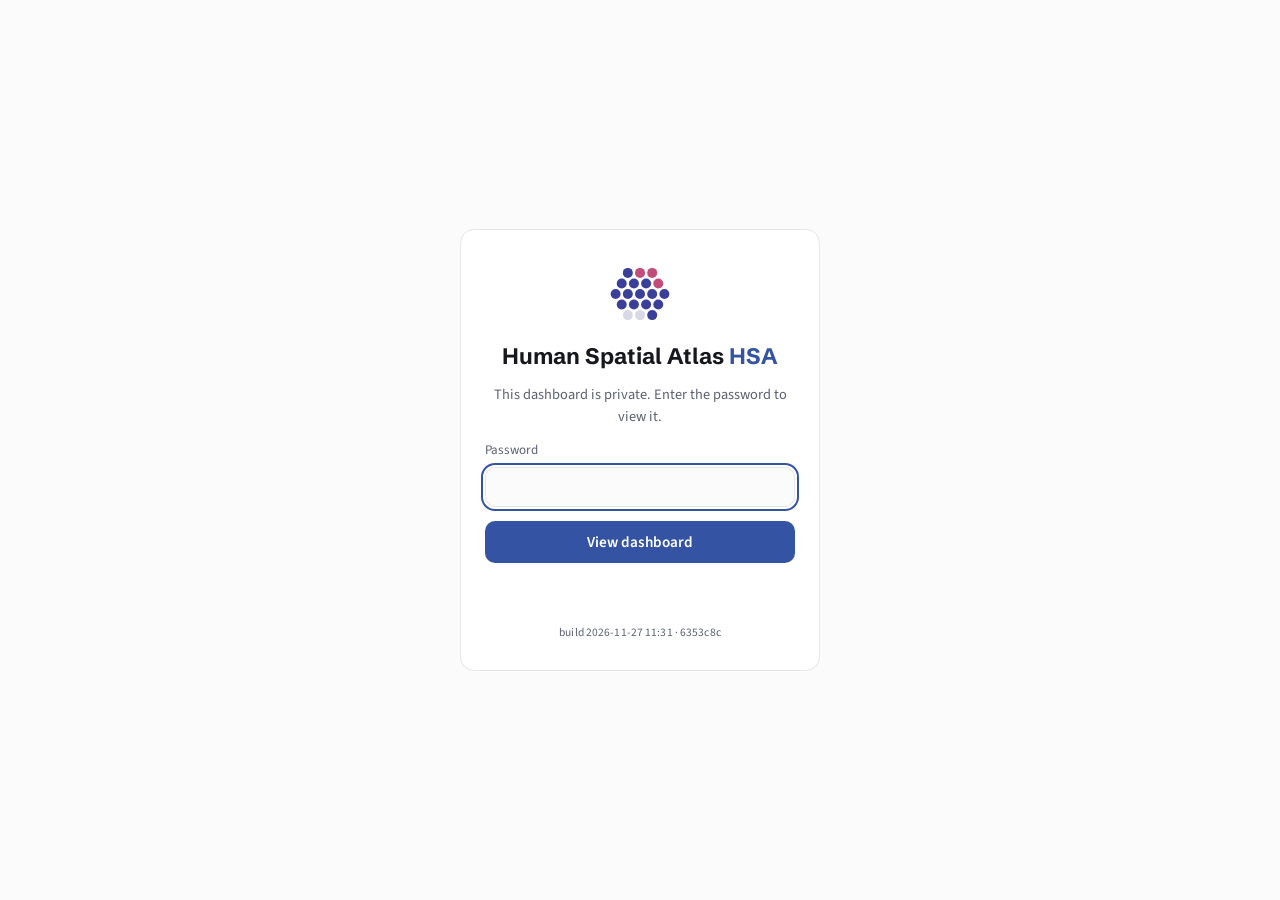
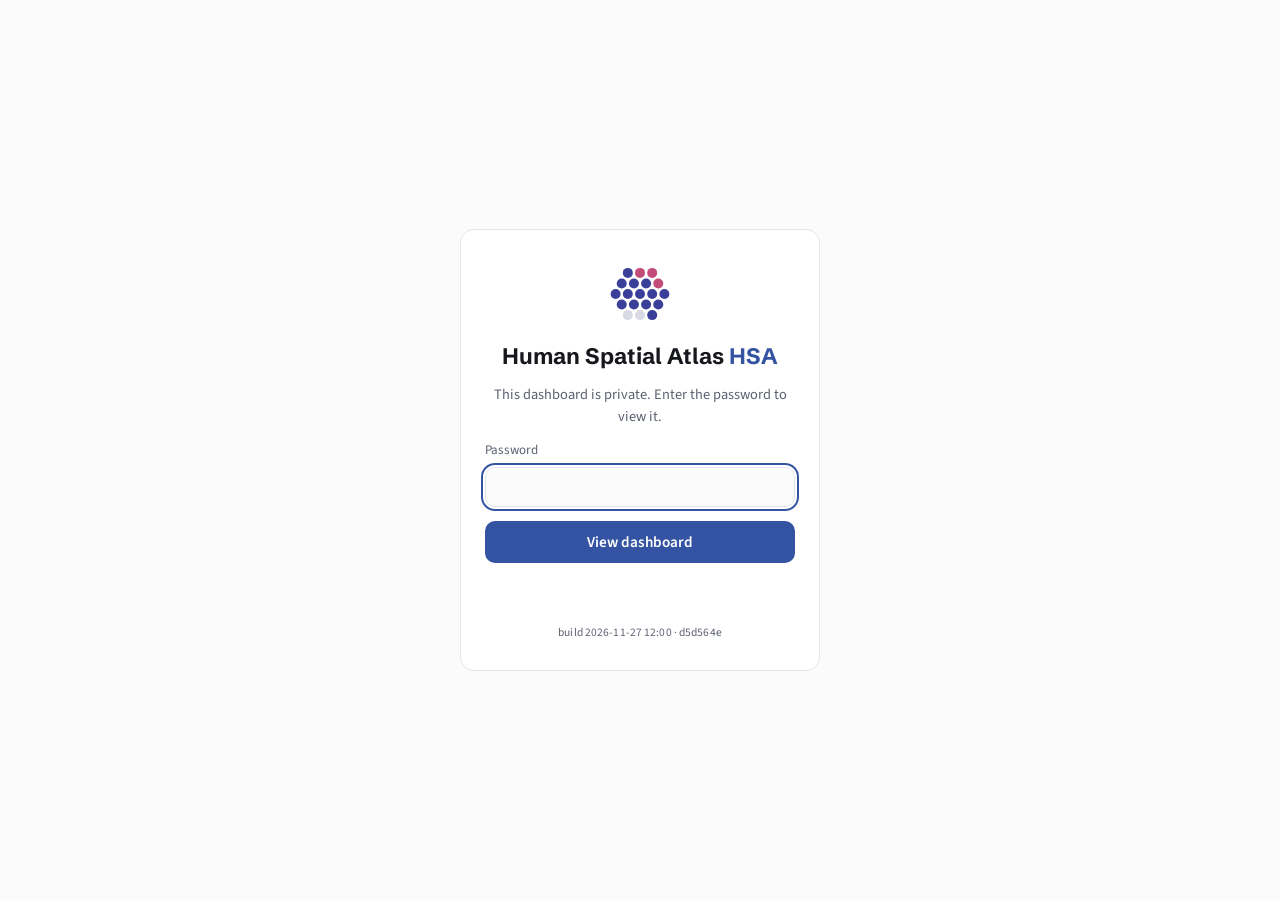
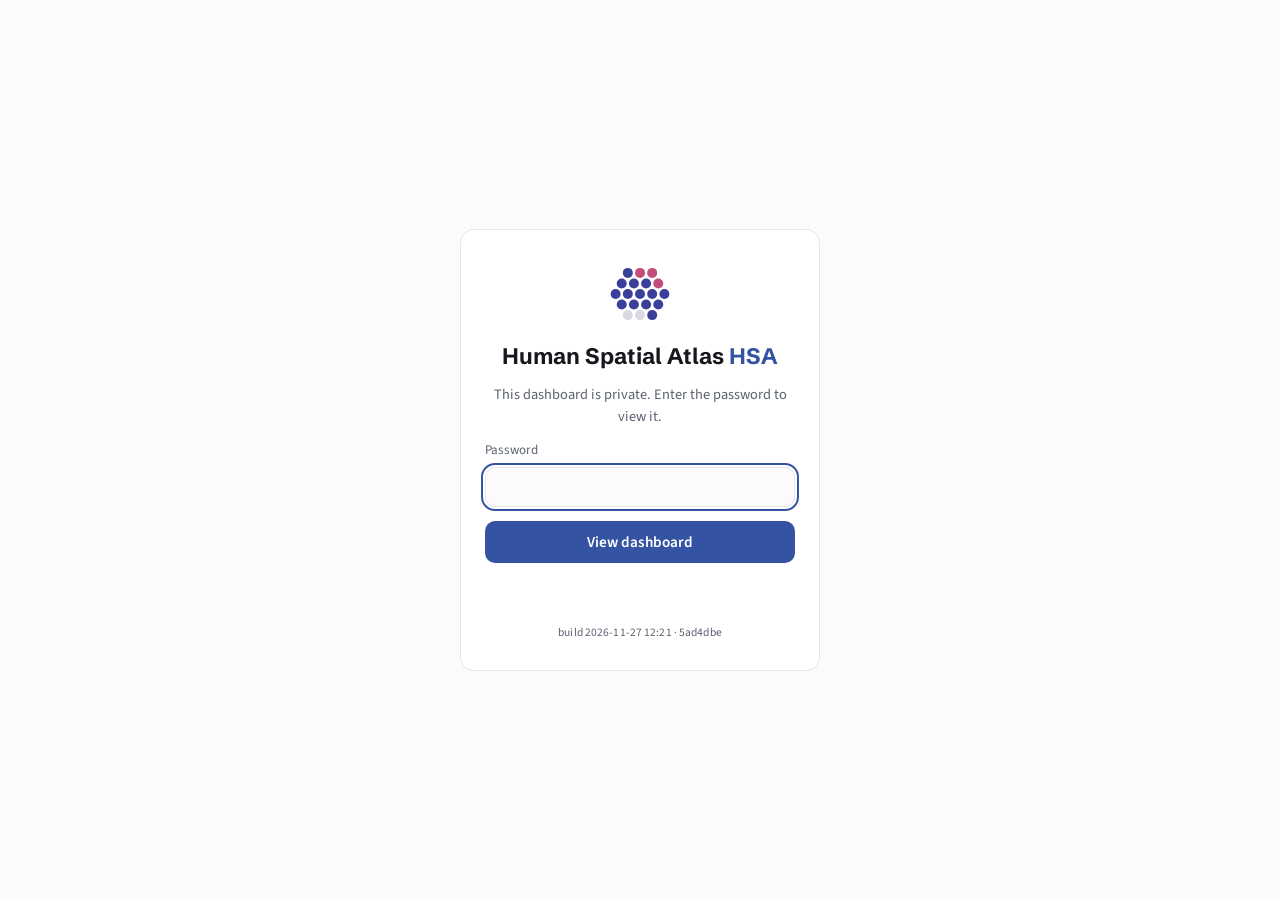
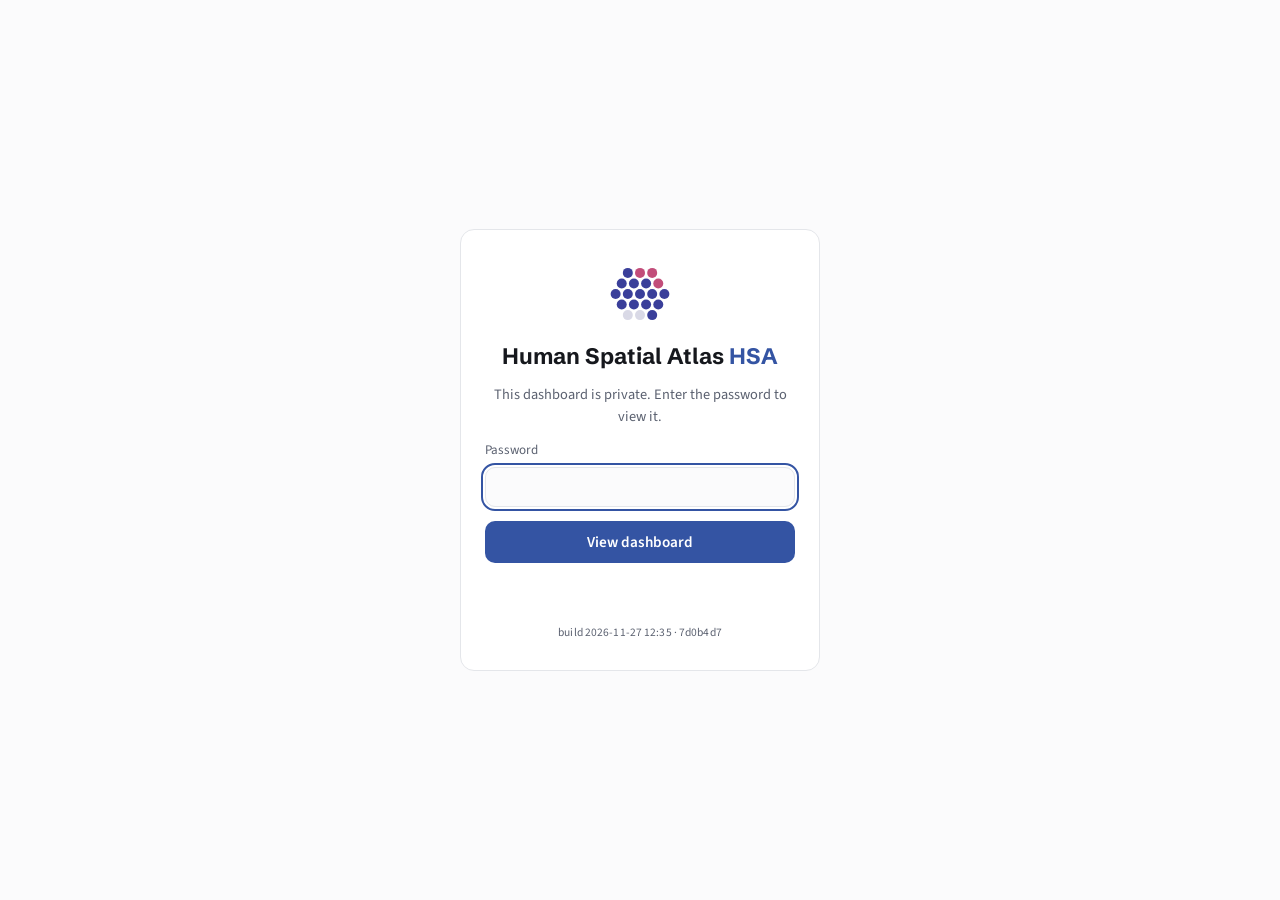
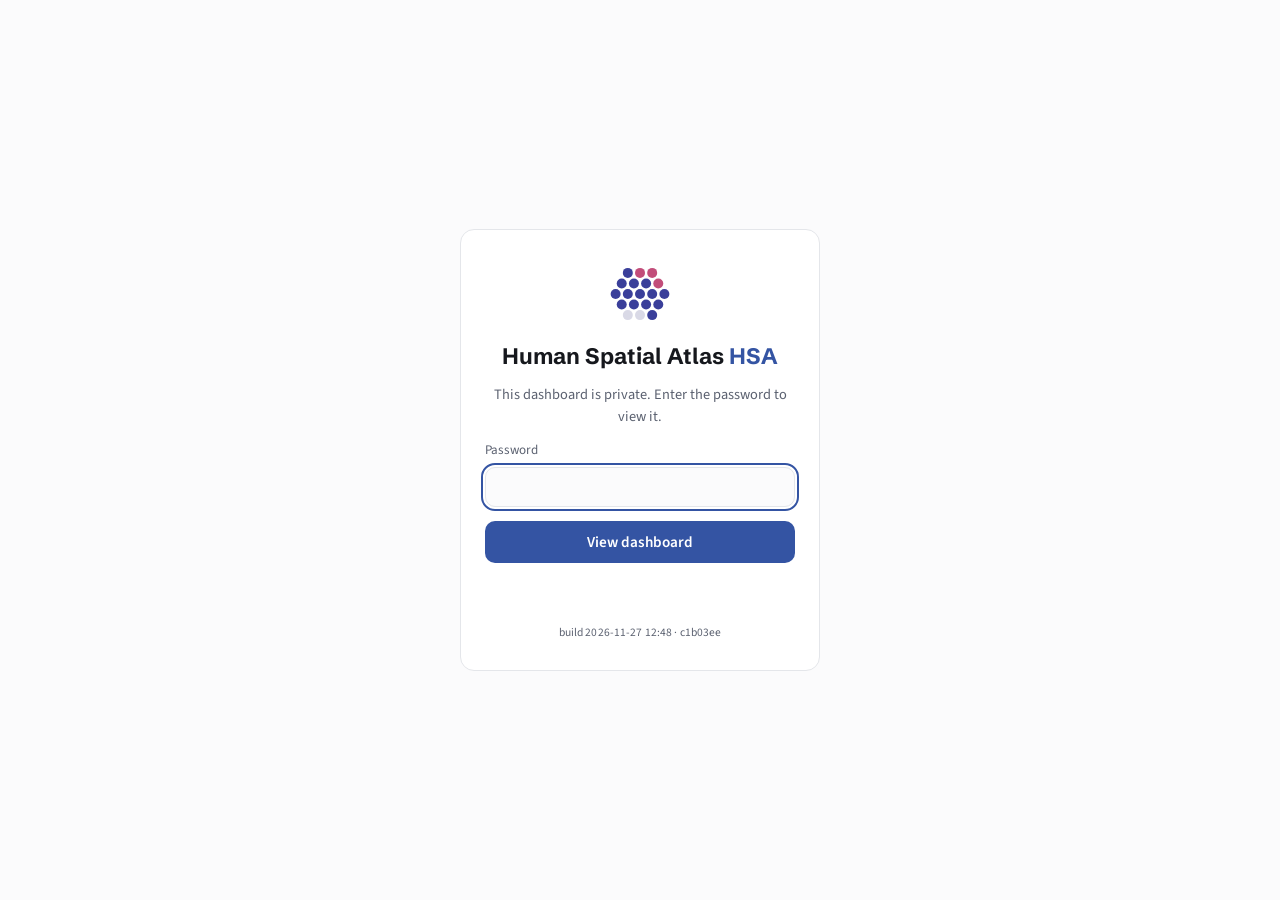
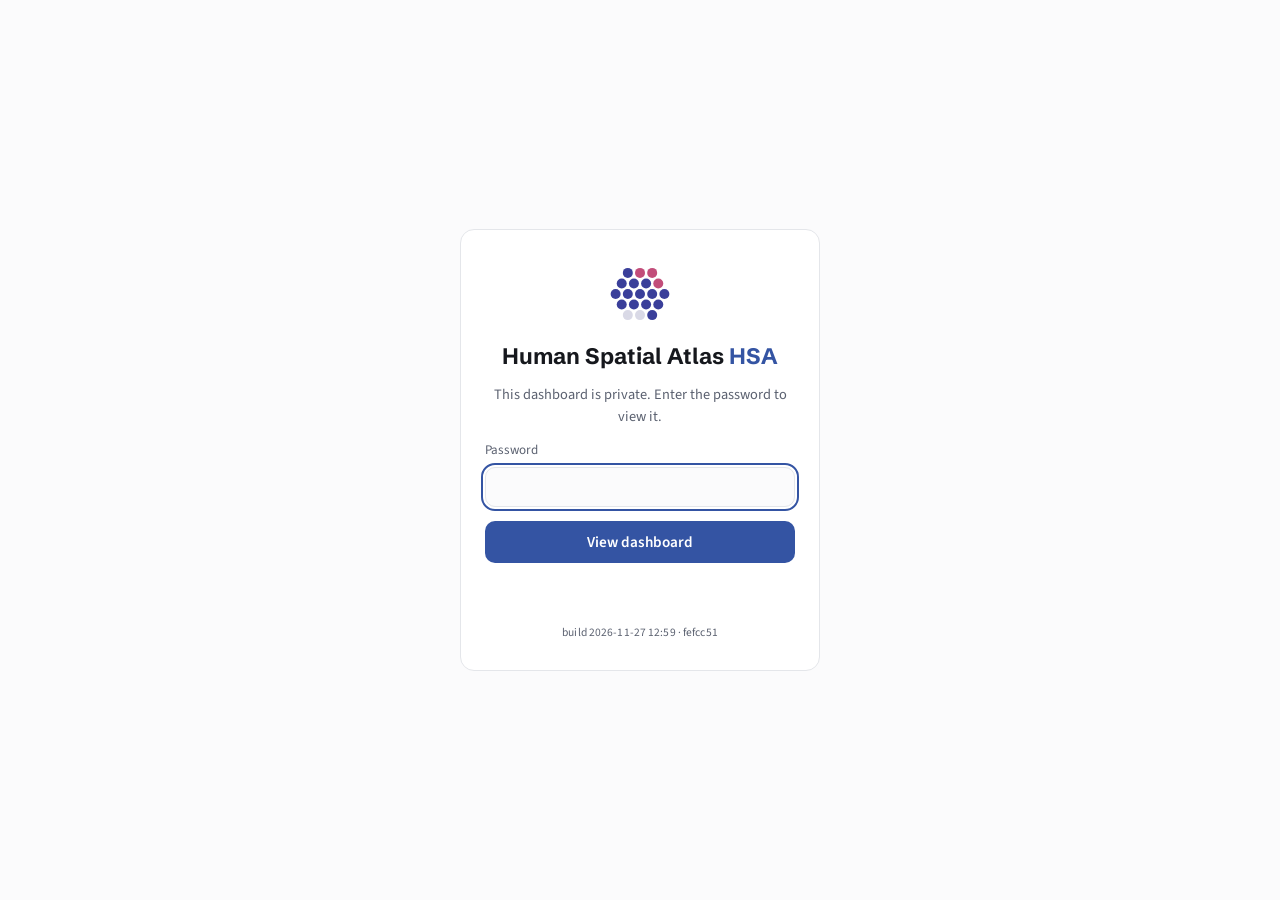
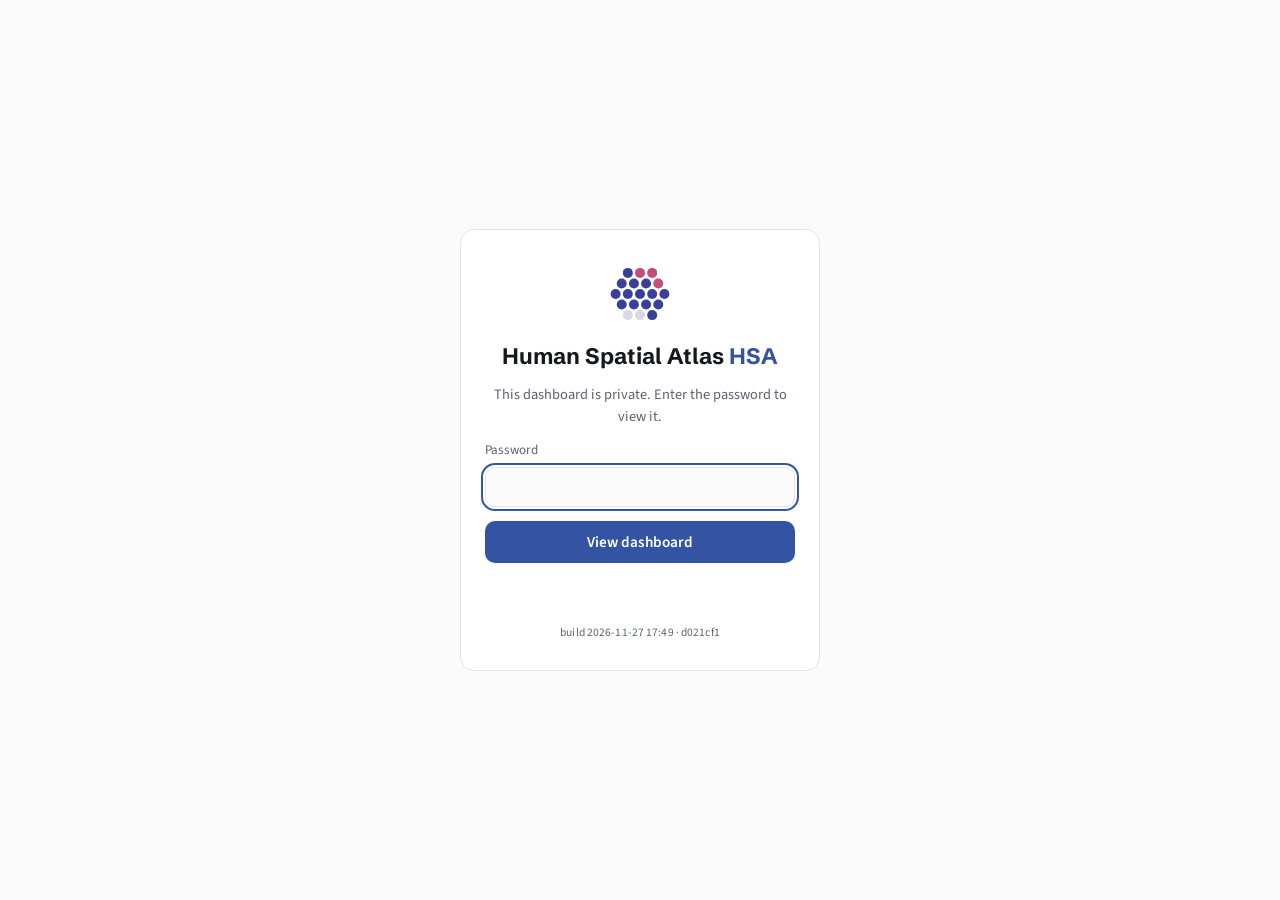
